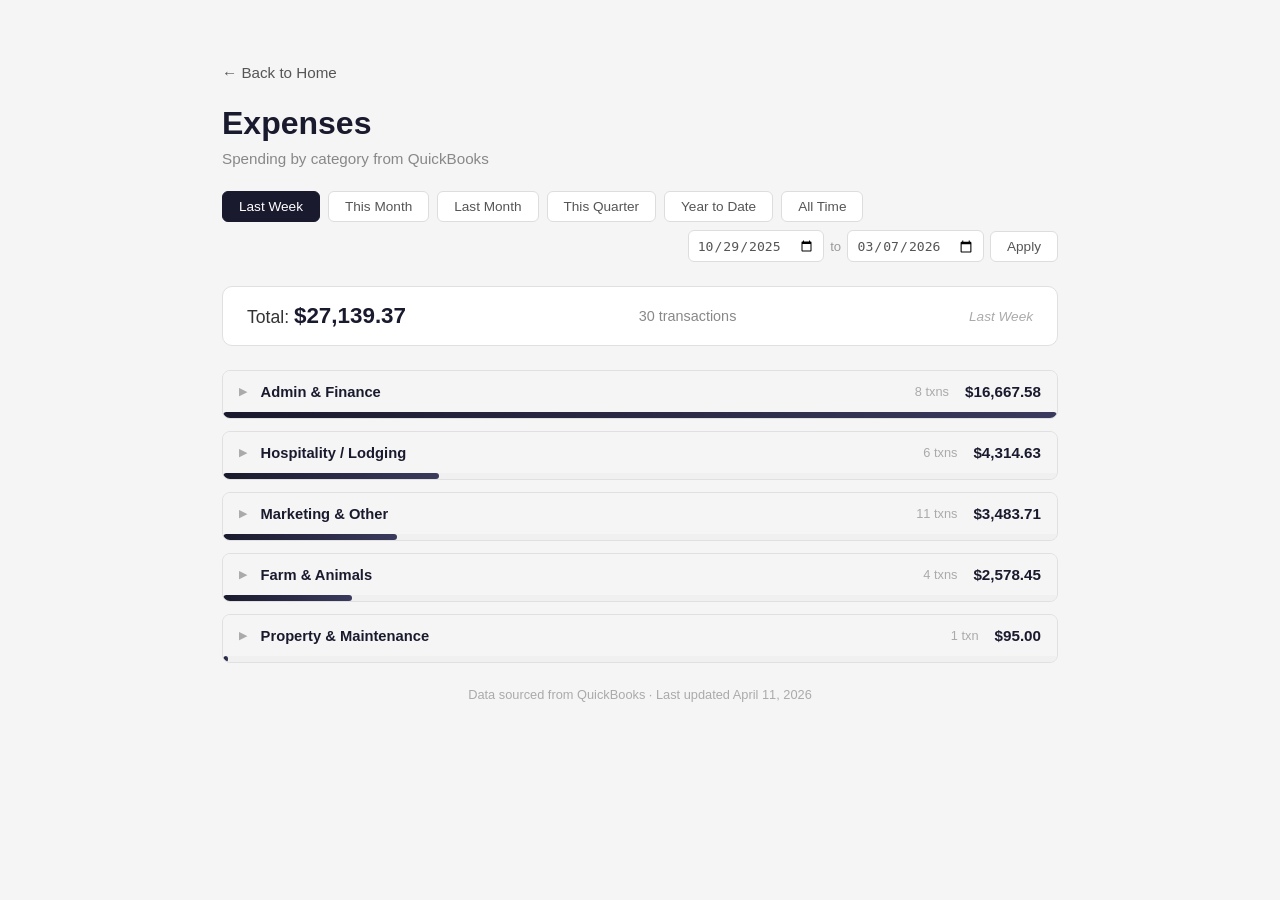
==== expenses.html @ 394c7ac6 "Auto-sync QuickBooks expenses - April 11, 2026" ====
<!DOCTYPE html>
<html lang="en">
<head>
  <meta charset="UTF-8">
  <meta name="viewport" content="width=device-width, initial-scale=1.0">
  <title>Expenses - Highland Accounting</title>
  <link rel="stylesheet" href="style.css">
  <style>
    .group-row { margin-bottom: 12px; border: 1px solid #e0e0e0; border-radius: 8px; overflow: hidden; }
    .group-header { display: flex; align-items: center; padding: 12px 16px; cursor: pointer; background: #f5f5f5; }
    .group-header:hover { background: #eaeaea; }
    .group-categories { padding: 0 12px 8px 12px; background: #fafafa; }
    .group-categories .cat-row { border-left: 3px solid #ccc; margin-left: 8px; padding-left: 4px; }
  </style>
</head>
<body>
  <div class="container wide">
    <a href="index.html" class="back">&larr; Back to Home</a>
    <h1>Expenses</h1>
    <p class="subtitle">Spending by category from QuickBooks</p>

    <div class="filters">
      <button class="filter-btn active" data-range="last-week">Last Week</button>
      <button class="filter-btn" data-range="month">This Month</button>
      <button class="filter-btn" data-range="last-month">Last Month</button>
      <button class="filter-btn" data-range="quarter">This Quarter</button>
      <button class="filter-btn" data-range="ytd">Year to Date</button>
      <button class="filter-btn" data-range="all">All Time</button>
      <div class="custom-range">
        <input type="date" id="startDate" value="2025-10-29">
        <span>to</span>
        <input type="date" id="endDate" value="2026-03-07">
        <button class="filter-btn" data-range="custom">Apply</button>
      </div>
    </div>

    <div class="summary-bar">
      <div class="summary-total">Total: <strong id="grandTotal">$0</strong></div>
      <div class="summary-count"><span id="txnCount">0</span> transactions</div>
      <div class="summary-period" id="periodLabel">Last Week</div>
    </div>

    <div id="categories"></div>
    <p class="footer-note">Data sourced from QuickBooks &middot; Last updated April 11, 2026</p>
  </div>

  <script>

    var DATA = [{"d": "2026-03-31", "c": "Advertising/Promotional", "a": 878, "v": "Facebook", "g": "Marketing & Other", "id": 0}, {"d": "2026-03-29", "c": "Office/General Administrative Expenses", "a": 38, "v": "Intuit", "g": "Admin & Finance", "id": 1}, {"d": "2026-03-28", "c": "Website Expenses", "a": 20, "v": "SquareSpace", "g": "Marketing & Other", "id": 2}, {"d": "2026-03-16", "c": "Animal care  - labor", "a": 1100, "v": "Anne Janelle Frankson", "g": "Farm & Animals", "id": 3}, {"d": "2026-03-14", "c": "Advertising/Promotional", "a": 878, "v": "Facebook", "g": "Marketing & Other", "id": 4}, {"d": "2026-03-13", "c": "Animal care  - labor", "a": 1493.2, "v": "Aidan Ellery Page", "g": "Farm & Animals", "id": 5}, {"d": "2026-03-13", "c": "Animal care  - labor", "a": 1490, "v": "Jace Watanabe", "g": "Farm & Animals", "id": 6}, {"d": "2026-03-13", "c": "Cleaning Services - Labor", "a": 1218.75, "v": "Hall Home - Deanna Hall", "g": "Hospitality / Lodging", "id": 7}, {"d": "2026-03-13", "c": "Highland Farms - Pasture", "a": 600, "v": "Justin Ray", "g": "Farm & Animals", "id": 8}, {"d": "2026-03-13", "c": "Office/General Administrative Expenses", "a": 637.5, "v": "Bailey Dick", "g": "Admin & Finance", "id": 9}, {"d": "2026-03-13", "c": "Cleaning Services - Labor", "a": 527, "v": "Bailey Dick", "g": "Hospitality / Lodging", "id": 10}, {"d": "2026-03-13", "c": "Wedding/Event expenses", "a": 50, "v": "Bailey Dick", "g": "Hospitality / Lodging", "id": 11}, {"d": "2026-03-13", "c": "Wedding/Event expenses", "a": 32, "v": "Welches Mountain Building Supply", "g": "Hospitality / Lodging", "id": 12}, {"d": "2026-03-13", "c": "Wedding/Event expenses", "a": 193.25, "v": "Welches Mountain Building Supply", "g": "Hospitality / Lodging", "id": 13}, {"d": "2026-03-13", "c": "Animal Supplies", "a": 249.86, "v": "Tractor Supply", "g": "Farm & Animals", "id": 14}, {"d": "2026-03-13", "c": "Bank Charges", "a": 6.5, "v": "US Bank", "g": "Admin & Finance", "id": 15}, {"d": "2026-03-12", "c": "Repairs & Maintenance", "a": 1277.49, "v": "Ferguson", "g": "Property & Maintenance", "id": 16}, {"d": "2026-03-12", "c": "Credit Card Processing", "a": 1000, "v": "Chase", "g": "Admin & Finance", "id": 17}, {"d": "2026-03-12", "c": "Office/General Administrative Expenses", "a": 70, "v": "HubSpot", "g": "Admin & Finance", "id": 18}, {"d": "2026-03-12", "c": "Cleaning Essentials", "a": 99.43, "v": "Amazon", "g": "Hospitality / Lodging", "id": 19}, {"d": "2026-03-12", "c": "Wedding/Event expenses", "a": 1436.8, "v": "Lighting.com", "g": "Hospitality / Lodging", "id": 20}, {"d": "2026-03-12", "c": "Website Expenses", "a": 33.6, "v": "SquareSpace", "g": "Marketing & Other", "id": 21}, {"d": "2026-03-11", "c": "Animal care  - labor", "a": 1825, "v": "Daunte Simms", "g": "Farm & Animals", "id": 22}, {"d": "2026-03-11", "c": "Wedding/Event expenses", "a": 16.55, "v": "Welches Mountain Building Supply", "g": "Hospitality / Lodging", "id": 23}, {"d": "2026-03-11", "c": "Auto", "a": 155.56, "v": "76 Gas Stations", "g": "Marketing & Other", "id": 24}, {"d": "2026-03-10", "c": "Highland Farms - Florist", "a": 103.56, "v": "Thea Hafeman", "g": "Other", "id": 25}, {"d": "2026-03-10", "c": "Utilities", "a": 2176.97, "v": "Portland General Electric", "g": "Property & Maintenance", "id": 26}, {"d": "2026-03-09", "c": "Mortgage Payable - Newrez / Shellpoint", "a": 4526.2, "v": "Newrez", "g": "Admin & Finance", "id": 27}, {"d": "2026-03-09", "c": "Wedding/Event expenses", "a": 570.93, "v": "Webstaurant", "g": "Hospitality / Lodging", "id": 28}, {"d": "2026-03-08", "c": "Travel", "a": 122.95, "v": "united airlines", "g": "Marketing & Other", "id": 29}, {"d": "2026-03-08", "c": "Advertising/Promotional", "a": 878, "v": "Facebook", "g": "Marketing & Other", "id": 30}, {"d": "2026-03-07", "c": "Office/General Administrative Expenses", "a": 79.69, "v": "Norma's Basket", "g": "Admin & Finance", "id": 31}, {"d": "2026-03-07", "c": "Advertising/Promotional", "a": 500, "v": "Google", "g": "Marketing & Other", "id": 32}, {"d": "2026-03-06", "c": "Highland Farms Cottage - Supplies", "a": 18.98, "v": "Amazon", "g": "Hospitality / Lodging", "id": 33}, {"d": "2026-03-06", "c": "Highland Farms Cottage - Supplies", "a": 19.69, "v": "Amazon", "g": "Hospitality / Lodging", "id": 34}, {"d": "2026-03-06", "c": "Highland Farms - Hot tubs", "a": 21.99, "v": "Amazon", "g": "Hospitality / Lodging", "id": 35}, {"d": "2026-03-06", "c": "Auto", "a": 31.98, "v": "Amazon", "g": "Marketing & Other", "id": 36}, {"d": "2026-03-06", "c": "Cleaning Services - Hospitality Essentials", "a": 43.98, "v": "Amazon", "g": "Hospitality / Lodging", "id": 37}, {"d": "2026-03-06", "c": "Cleaning Services - Hospitality Essentials", "a": 64.99, "v": "Amazon", "g": "Hospitality / Lodging", "id": 38}, {"d": "2026-03-06", "c": "Animal Supplies", "a": 93.45, "v": "Amazon", "g": "Farm & Animals", "id": 39}, {"d": "2026-03-05", "c": "Livestock Feed", "a": 520, "v": "Hazels Handyman Services", "g": "Farm & Animals", "id": 40}, {"d": "2026-03-05", "c": "Office/General Administrative Expenses", "a": 4750, "v": "Jalene Dick", "g": "Admin & Finance", "id": 41}, {"d": "2026-03-05", "c": "Travel", "a": 307.36, "v": "Chase", "g": "Marketing & Other", "id": 42}, {"d": "2026-03-04", "c": "Office/General Administrative Expenses", "a": 549, "v": "Egbert", "g": "Admin & Finance", "id": 43}, {"d": "2026-03-04", "c": "Animal care  - labor", "a": 200, "v": "Aaron Ballou", "g": "Farm & Animals", "id": 44}, {"d": "2026-03-04", "c": "PAL loan repayment", "a": 3389.37, "v": "Connor McWilliams (deleted)", "g": "Admin & Finance", "id": 45}, {"d": "2026-03-03", "c": "Utilities", "a": 95, "v": "Astound Broadband", "g": "Property & Maintenance", "id": 46}, {"d": "2026-03-03", "c": "Office/General Administrative Expenses", "a": 81, "v": "Canva", "g": "Admin & Finance", "id": 47}, {"d": "2026-03-03", "c": "Wedding/Event expenses", "a": 4145, "v": "Monticello Antique Market", "g": "Hospitality / Lodging", "id": 48}, {"d": "2026-03-03", "c": "Auto", "a": 105.95, "v": "Shell", "g": "Marketing & Other", "id": 49}, {"d": "2026-03-03", "c": "Advertising/Promotional", "a": 20, "v": "Unknown", "g": "Marketing & Other", "id": 50}, {"d": "2026-03-03", "c": "Advertising/Promotional", "a": 878, "v": "Facebook", "g": "Marketing & Other", "id": 51}, {"d": "2026-03-02", "c": "Animal care  - labor", "a": 1765, "v": "Jace Watanabe", "g": "Farm & Animals", "id": 52}, {"d": "2026-03-02", "c": "Advertising/Promotional", "a": 640, "v": "Houghton media", "g": "Marketing & Other", "id": 53}, {"d": "2026-03-02", "c": "Chase Ink", "a": 3890.26, "v": "Chase", "g": "Admin & Finance", "id": 54}, {"d": "2026-03-02", "c": "Auto", "a": 57.92, "v": "Chevron", "g": "Marketing & Other", "id": 55}, {"d": "2026-03-02", "c": "Website Expenses", "a": 564.61, "v": "SquareSpace", "g": "Marketing & Other", "id": 56}, {"d": "2026-03-02", "c": "Chase Ink", "a": 3890.26, "v": "Unknown", "g": "Admin & Finance", "id": 57}, {"d": "2026-03-01", "c": "Office/General Administrative Expenses", "a": 38, "v": "Intuit", "g": "Admin & Finance", "id": 58}, {"d": "2026-03-01", "c": "Advertising/Promotional", "a": 367.43, "v": "Google", "g": "Marketing & Other", "id": 59}, {"d": "2026-03-01", "c": "Advertising/Promotional", "a": 10.46, "v": "Cloudflare", "g": "Marketing & Other", "id": 60}, {"d": "2026-02-28", "c": "Website Expenses", "a": 20, "v": "SquareSpace", "g": "Marketing & Other", "id": 61}, {"d": "2026-02-28", "c": "Website Expenses", "a": 25, "v": "SquareSpace", "g": "Marketing & Other", "id": 62}, {"d": "2026-02-28", "c": "Highland Farms - Hot tubs", "a": 85.91, "v": "Amazon", "g": "Hospitality / Lodging", "id": 63}, {"d": "2026-02-28", "c": "Highland Farms - Hot tubs", "a": 109.98, "v": "Amazon", "g": "Hospitality / Lodging", "id": 64}, {"d": "2026-02-28", "c": "Animal Supplies", "a": 16.96, "v": "Amazon", "g": "Farm & Animals", "id": 65}, {"d": "2026-02-28", "c": "Cleaning Services - Hospitality Essentials", "a": 52.53, "v": "Amazon", "g": "Hospitality / Lodging", "id": 66}, {"d": "2026-02-27", "c": "Advertising/Promotional", "a": 49.44, "v": "Bailey Dick", "g": "Marketing & Other", "id": 67}, {"d": "2026-02-27", "c": "Animal care  - labor", "a": 75, "v": "Daniel Johnson", "g": "Farm & Animals", "id": 68}, {"d": "2026-02-27", "c": "Cleaning Services - Labor", "a": 400, "v": "Hall Home - Deanna Hall", "g": "Hospitality / Lodging", "id": 69}, {"d": "2026-02-27", "c": "Animal care  - labor", "a": 102.5, "v": "Wesley Dick", "g": "Farm & Animals", "id": 70}, {"d": "2026-02-27", "c": "Highland Farms - Pasture", "a": 700, "v": "Justin Ray", "g": "Farm & Animals", "id": 71}, {"d": "2026-02-27", "c": "Cleaning Services - Labor", "a": 1550, "v": "Bailey Dick", "g": "Hospitality / Lodging", "id": 72}, {"d": "2026-02-27", "c": "Animal care  - labor", "a": 2018, "v": "Anne Janelle Frankson", "g": "Farm & Animals", "id": 73}, {"d": "2026-02-27", "c": "Bank Charges", "a": 2.5, "v": "Chase", "g": "Admin & Finance", "id": 74}, {"d": "2026-02-26", "c": "Animal care  - labor", "a": 1120, "v": "Aidan Ellery Page", "g": "Farm & Animals", "id": 75}, {"d": "2026-02-26", "c": "Auto", "a": 58.02, "v": "Chevron", "g": "Marketing & Other", "id": 76}, {"d": "2026-02-26", "c": "Office/General Administrative Expenses", "a": 1, "v": "Canva", "g": "Admin & Finance", "id": 77}, {"d": "2026-02-26", "c": "Advertising/Promotional", "a": 500, "v": "Google", "g": "Marketing & Other", "id": 78}, {"d": "2026-02-26", "c": "Advertising/Promotional", "a": 878, "v": "Facebook", "g": "Marketing & Other", "id": 79}, {"d": "2026-02-25", "c": "Animal care  - labor", "a": 1487.5, "v": "Daunte Simms", "g": "Farm & Animals", "id": 80}, {"d": "2026-02-25", "c": "Livestock Feed", "a": 83.88, "v": "Tractor Supply", "g": "Farm & Animals", "id": 81}, {"d": "2026-02-25", "c": "Highland Farms Lodge - Maintenance", "a": 14.98, "v": "Home Depot", "g": "Property & Maintenance", "id": 82}, {"d": "2026-02-25", "c": "Land Improvements", "a": 132, "v": "Boring Bark", "g": "Property & Maintenance", "id": 83}, {"d": "2026-02-25", "c": "Land Improvements", "a": 132, "v": "Boring Bark", "g": "Property & Maintenance", "id": 84}, {"d": "2026-02-24", "c": "Utilities", "a": 70.89, "v": "Astound Broadband", "g": "Property & Maintenance", "id": 85}, {"d": "2026-02-24", "c": "Meals & Entertainment", "a": 42, "v": "Tollgate Inn", "g": "Marketing & Other", "id": 86}, {"d": "2026-02-23", "c": "Advertising/Promotional", "a": 500, "v": "Google", "g": "Marketing & Other", "id": 87}, {"d": "2026-02-22", "c": "Highland Farms Lodge - Maintenance", "a": 405, "v": "Monticello Antique Market", "g": "Property & Maintenance", "id": 88}, {"d": "2026-02-22", "c": "Auto", "a": 108.84, "v": "Shell", "g": "Marketing & Other", "id": 89}, {"d": "2026-02-22", "c": "Utilities", "a": 82.99, "v": "YoutubeTV", "g": "Property & Maintenance", "id": 90}, {"d": "2026-02-21", "c": "Office/General Administrative Expenses", "a": 19.6, "v": "USPS", "g": "Admin & Finance", "id": 91}, {"d": "2026-02-21", "c": "Meals & Entertainment", "a": 124.8, "v": "Sugarpine Drive-In", "g": "Marketing & Other", "id": 92}, {"d": "2026-02-21", "c": "Advertising/Promotional", "a": 878, "v": "Facebook", "g": "Marketing & Other", "id": 93}, {"d": "2026-02-20", "c": "Repairs & Maintenance", "a": 490, "v": "Hazels Handyman Services", "g": "Property & Maintenance", "id": 94}, {"d": "2026-02-20", "c": "Cleaning Services", "a": 697.45, "v": "Mt. Hood", "g": "Hospitality / Lodging", "id": 95}, {"d": "2026-02-20", "c": "Highland Farms Lodge - Maintenance", "a": 590, "v": "Monticello Antique Market", "g": "Property & Maintenance", "id": 96}, {"d": "2026-02-20", "c": "Office/General Administrative Expenses", "a": 2228, "v": "The Knot Worldwide", "g": "Admin & Finance", "id": 97}, {"d": "2026-02-20", "c": "Advertising/Promotional", "a": 500, "v": "Google", "g": "Marketing & Other", "id": 98}, {"d": "2026-02-20", "c": "Meals & Entertainment", "a": 357.73, "v": "Ringside Steak House", "g": "Marketing & Other", "id": 99}, {"d": "2026-02-20", "c": "Highland Farms Lodge - Maintenance", "a": 245, "v": "Old Portland Hardware", "g": "Property & Maintenance", "id": 100}, {"d": "2026-02-20", "c": "Wedding/Event expenses", "a": 50.33, "v": "Amazon", "g": "Hospitality / Lodging", "id": 101}, {"d": "2026-02-20", "c": "Cleaning Services - Hospitality Essentials", "a": 17.73, "v": "Amazon", "g": "Hospitality / Lodging", "id": 102}, {"d": "2026-02-20", "c": "Animal Supplies", "a": 103.84, "v": "Amazon", "g": "Farm & Animals", "id": 103}, {"d": "2026-02-20", "c": "Repairs & Maintenance", "a": 4788, "v": "Ismael Santos", "g": "Property & Maintenance", "id": 104}, {"d": "2026-02-20", "c": "Advertising/Promotional", "a": 100, "v": "ROAMKTG LLC", "g": "Marketing & Other", "id": 105}, {"d": "2026-02-20", "c": "Advertising/Promotional", "a": 99.5, "v": "ROAMKTG LLC", "g": "Marketing & Other", "id": 106}, {"d": "2026-02-20", "c": "Highland Farms - Hot tubs", "a": 84.5, "v": "Welches Mountain Building Supply", "g": "Hospitality / Lodging", "id": 107}, {"d": "2026-02-20", "c": "Advertising/Promotional", "a": 37.49, "v": "Fred Meyer", "g": "Marketing & Other", "id": 108}, {"d": "2026-02-19", "c": "Animal Processing", "a": 1151.25, "v": "Mt. Angel Meat Company", "g": "Farm & Animals", "id": 109}, {"d": "2026-02-19", "c": "Livestock Feed", "a": 2138, "v": "Jerry - Hay", "g": "Farm & Animals", "id": 110}, {"d": "2026-02-19", "c": "Livestock Feed", "a": 860, "v": "Jerry - Hay", "g": "Farm & Animals", "id": 111}, {"d": "2026-02-19", "c": "Cleaning Essentials", "a": 112.24, "v": "Amazon", "g": "Hospitality / Lodging", "id": 112}, {"d": "2026-02-19", "c": "Cleaning Essentials", "a": 61.64, "v": "Amazon", "g": "Hospitality / Lodging", "id": 113}, {"d": "2026-02-18", "c": "Office/General Administrative Expenses", "a": 96, "v": "Supportuslegal", "g": "Admin & Finance", "id": 114}, {"d": "2026-02-18", "c": "Advertising/Promotional", "a": 2000, "v": "Google", "g": "Marketing & Other", "id": 115}, {"d": "2026-02-18", "c": "Utilities", "a": 1990.01, "v": "Portland General Electric", "g": "Property & Maintenance", "id": 116}, {"d": "2026-02-18", "c": "Advertising/Promotional", "a": 34.07, "v": "Fred Meyer", "g": "Marketing & Other", "id": 117}, {"d": "2026-02-17", "c": "Supplies & Materials", "a": 70, "v": "Justin Ray", "g": "Marketing & Other", "id": 118}, {"d": "2026-02-17", "c": "Highland Reserve - land improvement", "a": 1160, "v": "Justin Ray", "g": "Projects", "id": 119}, {"d": "2026-02-17", "c": "Livestock Feed", "a": 121.37, "v": "Tractor Supply", "g": "Farm & Animals", "id": 120}, {"d": "2026-02-17", "c": "Highland Farms Cottage - Supplies", "a": 55.96, "v": "Amazon", "g": "Hospitality / Lodging", "id": 121}, {"d": "2026-02-16", "c": "Cleaning Essentials", "a": 35.44, "v": "Amazon", "g": "Hospitality / Lodging", "id": 122}, {"d": "2026-02-16", "c": "Highland Farms - Hot tubs", "a": 4.5, "v": "Welches Mountain Building Supply", "g": "Hospitality / Lodging", "id": 123}, {"d": "2026-02-16", "c": "Advertising/Promotional", "a": 850, "v": "Facebook", "g": "Marketing & Other", "id": 124}, {"d": "2026-02-15", "c": "Advertising/Promotional", "a": 650, "v": "Bulldog Brand", "g": "Marketing & Other", "id": 125}, {"d": "2026-02-15", "c": "Land Improvements", "a": 176, "v": "Boring Bark", "g": "Property & Maintenance", "id": 126}, {"d": "2026-02-15", "c": "Auto", "a": 56.44, "v": "Chevron", "g": "Marketing & Other", "id": 127}, {"d": "2026-02-15", "c": "Cleaning Essentials", "a": 28.88, "v": "Amazon", "g": "Hospitality / Lodging", "id": 128}, {"d": "2026-02-15", "c": "Meals & Entertainment", "a": 26.8, "v": "Diva Donuts", "g": "Marketing & Other", "id": 129}, {"d": "2026-02-14", "c": "Land Improvements", "a": 176, "v": "Boring Bark", "g": "Property & Maintenance", "id": 130}, {"d": "2026-02-13", "c": "Repairs & Maintenance", "a": 99.5, "v": "Wesley Dick", "g": "Property & Maintenance", "id": 131}, {"d": "2026-02-13", "c": "Cleaning Services - Labor", "a": 1473, "v": "Bailey Dick", "g": "Hospitality / Lodging", "id": 132}, {"d": "2026-02-13", "c": "Partner's Equity - Connor McWilliams", "a": 2200, "v": "Unknown", "g": "Admin & Finance", "id": 133}, {"d": "2026-02-13", "c": "Land Improvements", "a": 176, "v": "Boring Bark", "g": "Property & Maintenance", "id": 134}, {"d": "2026-02-13", "c": "Cleaning Essentials", "a": 125.08, "v": "Amazon", "g": "Hospitality / Lodging", "id": 135}, {"d": "2026-02-13", "c": "Land Improvements", "a": 132, "v": "Boring Bark", "g": "Property & Maintenance", "id": 136}, {"d": "2026-02-13", "c": "Advertising/Promotional", "a": 44.11, "v": "Fred Meyer", "g": "Marketing & Other", "id": 137}, {"d": "2026-02-13", "c": "Advertising/Promotional", "a": 33.85, "v": "Fred Meyer", "g": "Marketing & Other", "id": 138}, {"d": "2026-02-13", "c": "Bank Charges", "a": 6.5, "v": "US Bank", "g": "Admin & Finance", "id": 139}, {"d": "2026-02-12", "c": "Animal care  - labor", "a": 975, "v": "Jace Watanabe", "g": "Farm & Animals", "id": 140}, {"d": "2026-02-12", "c": "Animal care  - labor", "a": 1200, "v": "Aidan Ellery Page", "g": "Farm & Animals", "id": 141}, {"d": "2026-02-12", "c": "Labor - Tour Education", "a": 1606, "v": "Anne Janelle Frankson", "g": "Tours", "id": 142}, {"d": "2026-02-12", "c": "Cleaning Services - Hospitality Essentials", "a": 239.92, "v": "Amazon", "g": "Hospitality / Lodging", "id": 143}, {"d": "2026-02-12", "c": "Advertising/Promotional", "a": 170, "v": "Handshake", "g": "Marketing & Other", "id": 144}, {"d": "2026-02-12", "c": "Animal Supplies", "a": 17.84, "v": "Amazon", "g": "Farm & Animals", "id": 145}, {"d": "2026-02-12", "c": "Office/General Administrative Expenses", "a": 70, "v": "HubSpot", "g": "Admin & Finance", "id": 146}, {"d": "2026-02-12", "c": "Website Expenses", "a": 32.89, "v": "Unknown", "g": "Marketing & Other", "id": 147}, {"d": "2026-02-12", "c": "Advertising/Promotional", "a": 59.01, "v": "Bi-Mart", "g": "Marketing & Other", "id": 148}, {"d": "2026-02-12", "c": "Advertising/Promotional", "a": 15.5, "v": "Dollar Tree", "g": "Marketing & Other", "id": 149}, {"d": "2026-02-12", "c": "Website Expenses", "a": 33.6, "v": "SquareSpace", "g": "Marketing & Other", "id": 150}, {"d": "2026-02-11", "c": "Animal care  - labor", "a": 2000, "v": "Daunte Simms", "g": "Farm & Animals", "id": 151}, {"d": "2026-02-11", "c": "Pest Control", "a": 150, "v": "Ecoguard pest", "g": "Property & Maintenance", "id": 152}, {"d": "2026-02-11", "c": "Pest Control", "a": 97, "v": "Ecoguard pest", "g": "Property & Maintenance", "id": 153}, {"d": "2026-02-11", "c": "Advertising/Promotional", "a": 3700, "v": "Wav Roam - Mike Young", "g": "Marketing & Other", "id": 154}, {"d": "2026-02-11", "c": "Forest lighting", "a": 159.17, "v": "Costco", "g": "Projects", "id": 155}, {"d": "2026-02-11", "c": "Advertising/Promotional", "a": 30.98, "v": "Facebook", "g": "Marketing & Other", "id": 156}, {"d": "2026-02-09", "c": "Mortgage Payable - Newrez / Shellpoint", "a": 4526.2, "v": "Newrez", "g": "Admin & Finance", "id": 157}, {"d": "2026-02-09", "c": "Office/General Administrative Expenses", "a": 58.8, "v": "USPS", "g": "Admin & Finance", "id": 158}, {"d": "2026-02-08", "c": "Advertising/Promotional", "a": 340.84, "v": "Fred Meyer", "g": "Marketing & Other", "id": 159}, {"d": "2026-02-08", "c": "Highland Farms - Hot tubs", "a": 29.99, "v": "Welches Mountain Building Supply", "g": "Hospitality / Lodging", "id": 160}, {"d": "2026-02-08", "c": "Auto", "a": 43.2, "v": "76 Gas Stations", "g": "Marketing & Other", "id": 161}, {"d": "2026-02-08", "c": "Advertising/Promotional", "a": 3, "v": "Fred Meyer", "g": "Marketing & Other", "id": 162}, {"d": "2026-02-07", "c": "Barn Supplies", "a": 38.91, "v": "Amazon", "g": "Farm & Animals", "id": 163}, {"d": "2026-02-06", "c": "Cleaning Essentials", "a": 33.29, "v": "Amazon", "g": "Hospitality / Lodging", "id": 164}, {"d": "2026-02-06", "c": "Barn Supplies", "a": 48.06, "v": "Amazon", "g": "Farm & Animals", "id": 165}, {"d": "2026-02-05", "c": "Wedding/Event expenses", "a": 1400, "v": "Centralia Fur and Hardware", "g": "Hospitality / Lodging", "id": 166}, {"d": "2026-02-05", "c": "Meals & Entertainment", "a": 33.2, "v": "Wilcox and Fleg", "g": "Marketing & Other", "id": 167}, {"d": "2026-02-05", "c": "Auto", "a": 67.39, "v": "Chevron", "g": "Marketing & Other", "id": 168}, {"d": "2026-02-04", "c": "Highland Farms - Front Gate", "a": 850, "v": "Cornerstone Fencing", "g": "Projects", "id": 169}, {"d": "2026-02-04", "c": "Highland Farms - Hot tubs", "a": 25, "v": "Welches Mountain Building Supply", "g": "Hospitality / Lodging", "id": 170}, {"d": "2026-02-04", "c": "Auto", "a": 18.42, "v": "76 Gas Stations", "g": "Marketing & Other", "id": 171}, {"d": "2026-02-04", "c": "Auto", "a": 17.52, "v": "76 Gas Stations", "g": "Marketing & Other", "id": 172}, {"d": "2026-02-03", "c": "Animal care  - labor", "a": 1734.33, "v": "Anne Janelle Frankson", "g": "Farm & Animals", "id": 173}, {"d": "2026-02-03", "c": "Transient Occupancy Tax", "a": 362.45, "v": "Clackamas County", "g": "Hospitality / Lodging", "id": 174}, {"d": "2026-02-03", "c": "Transient Occupancy Tax", "a": 99.97, "v": "Clackamas County", "g": "Hospitality / Lodging", "id": 175}, {"d": "2026-02-03", "c": "Transient Occupancy Tax", "a": 10.11, "v": "Clackamas County Transit", "g": "Hospitality / Lodging", "id": 176}, {"d": "2026-02-03", "c": "Transient Occupancy Tax", "a": 2.79, "v": "Clackamas County", "g": "Hospitality / Lodging", "id": 177}, {"d": "2026-02-03", "c": "Highland Farms - Cow Craving", "a": 800, "v": "Stumptown Carving", "g": "Projects", "id": 178}, {"d": "2026-02-02", "c": "Repairs & Maintenance", "a": 1850, "v": "Hazels Handyman Services", "g": "Property & Maintenance", "id": 179}, {"d": "2026-02-02", "c": "Forest lighting", "a": 260.7, "v": "Daniel Johnson", "g": "Projects", "id": 180}, {"d": "2026-02-02", "c": "Advertising/Promotional", "a": 49.94, "v": "Fred Meyer", "g": "Marketing & Other", "id": 181}, {"d": "2026-02-02", "c": "Auto", "a": 45, "v": "Chevron", "g": "Marketing & Other", "id": 182}, {"d": "2026-02-02", "c": "Website Expenses", "a": 2.44, "v": "SquareSpace", "g": "Marketing & Other", "id": 183}, {"d": "2026-02-02", "c": "Advertising/Promotional", "a": 770, "v": "Facebook", "g": "Marketing & Other", "id": 184}, {"d": "2026-02-01", "c": "Advertising/Promotional", "a": 167.65, "v": "Google", "g": "Marketing & Other", "id": 185}, {"d": "2026-02-01", "c": "Advertising/Promotional", "a": 18.5, "v": "Unknown", "g": "Marketing & Other", "id": 186}, {"d": "2026-02-01", "c": "Auto", "a": 107.43, "v": "Chevron", "g": "Marketing & Other", "id": 187}, {"d": "2026-02-01", "c": "Meals & Entertainment", "a": 111, "v": "Zien Hong Restaurant", "g": "Marketing & Other", "id": 188}, {"d": "2026-02-01", "c": "Advertising/Promotional", "a": 49.42, "v": "Indeed", "g": "Marketing & Other", "id": 189}, {"d": "2026-02-01", "c": "Advertising/Promotional", "a": 16.13, "v": "HubSpot", "g": "Marketing & Other", "id": 190}, {"d": "2026-02-01", "c": "Advertising/Promotional", "a": 15, "v": "Oregon Convention Center", "g": "Marketing & Other", "id": 191}, {"d": "2026-01-31", "c": "Meals & Entertainment", "a": 159.6, "v": "The Fireside", "g": "Marketing & Other", "id": 192}, {"d": "2026-01-31", "c": "Advertising/Promotional", "a": 194.75, "v": "Moo", "g": "Marketing & Other", "id": 193}, {"d": "2026-01-31", "c": "Advertising/Promotional", "a": 22, "v": "Unknown", "g": "Marketing & Other", "id": 194}, {"d": "2026-01-31", "c": "Utilities", "a": 95, "v": "Astound Broadband", "g": "Property & Maintenance", "id": 195}, {"d": "2026-01-31", "c": "Website Expenses", "a": 25, "v": "SquareSpace", "g": "Marketing & Other", "id": 196}, {"d": "2026-01-30", "c": "Forest lighting", "a": 258.53, "v": "Wesley Dick", "g": "Projects", "id": 197}, {"d": "2026-01-30", "c": "Advertising/Promotional", "a": 500, "v": "Google", "g": "Marketing & Other", "id": 198}, {"d": "2026-01-30", "c": "Cleaning Services - Hospitality Essentials", "a": 46.46, "v": "Amazon", "g": "Hospitality / Lodging", "id": 199}, {"d": "2026-01-30", "c": "Cleaning Services - Hospitality Essentials", "a": 45.81, "v": "Amazon", "g": "Hospitality / Lodging", "id": 200}, {"d": "2026-01-30", "c": "Wedding/Event expenses", "a": 124.47, "v": "Unknown", "g": "Hospitality / Lodging", "id": 201}, {"d": "2026-01-30", "c": "Auto", "a": 103.45, "v": "Shell", "g": "Marketing & Other", "id": 202}, {"d": "2026-01-30", "c": "Auto", "a": 27.96, "v": "Fred Meyer", "g": "Marketing & Other", "id": 203}, {"d": "2026-01-30", "c": "Highland Farms - Hot tubs", "a": 216.2, "v": "The Pool & Spa House", "g": "Hospitality / Lodging", "id": 204}, {"d": "2026-01-29", "c": "Animal care  - labor", "a": 526, "v": "Aidan Ellery Page", "g": "Farm & Animals", "id": 205}, {"d": "2026-01-29", "c": "Office/General Administrative Expenses", "a": 38, "v": "Intuit", "g": "Admin & Finance", "id": 206}, {"d": "2026-01-28", "c": "Office/General Administrative Expenses", "a": 2128.26, "v": "Hospitality, Inc.", "g": "Admin & Finance", "id": 207}, {"d": "2026-01-28", "c": "Animal care  - labor", "a": 1300, "v": "Daunte Simms", "g": "Farm & Animals", "id": 208}, {"d": "2026-01-28", "c": "Livestock Feed", "a": 243.9, "v": "Tractor Supply", "g": "Farm & Animals", "id": 209}, {"d": "2026-01-28", "c": "Meals & Entertainment", "a": 18, "v": "All Blue Poke", "g": "Marketing & Other", "id": 210}, {"d": "2026-01-28", "c": "Advertising/Promotional", "a": 745, "v": "Facebook", "g": "Marketing & Other", "id": 211}, {"d": "2026-01-28", "c": "Website Expenses", "a": 20, "v": "SquareSpace", "g": "Marketing & Other", "id": 212}, {"d": "2026-01-27", "c": "Highland Farms - Pasture", "a": 725, "v": "Nick Hock", "g": "Farm & Animals", "id": 213}, {"d": "2026-01-27", "c": "Highland Farms - Pasture", "a": 200, "v": "Nick Hock", "g": "Farm & Animals", "id": 214}, {"d": "2026-01-27", "c": "Advertising/Promotional", "a": 500, "v": "Google", "g": "Marketing & Other", "id": 215}, {"d": "2026-01-27", "c": "Farm Store Expenses", "a": 165, "v": "Knotty Nice", "g": "Tours", "id": 216}, {"d": "2026-01-27", "c": "Auto", "a": 60, "v": "76 Gas Stations", "g": "Marketing & Other", "id": 217}, {"d": "2026-01-27", "c": "Advertising/Promotional", "a": 74.81, "v": "Fred Meyer", "g": "Marketing & Other", "id": 218}, {"d": "2026-01-26", "c": "Utilities", "a": 70.89, "v": "Astound Broadband", "g": "Property & Maintenance", "id": 219}, {"d": "2026-01-26", "c": "Meals & Entertainment", "a": 25.4, "v": "Coffee Brewsters", "g": "Marketing & Other", "id": 220}, {"d": "2026-01-25", "c": "Office/General Administrative Expenses", "a": 39.2, "v": "Unknown", "g": "Admin & Finance", "id": 221}, {"d": "2026-01-25", "c": "Cleaning Services - Labor", "a": 280, "v": "Jeremy Jones", "g": "Hospitality / Lodging", "id": 222}, {"d": "2026-01-24", "c": "Farm Store Expenses", "a": 259.9, "v": "Amazon", "g": "Tours", "id": 223}, {"d": "2026-01-24", "c": "Cleaning Services - Hospitality Essentials", "a": 38.83, "v": "Amazon", "g": "Hospitality / Lodging", "id": 224}, {"d": "2026-01-24", "c": "Highland Farms Cottage - Maintenance", "a": 48.15, "v": "Amazon", "g": "Hospitality / Lodging", "id": 225}, {"d": "2026-01-24", "c": "Advertising/Promotional", "a": 500, "v": "Google", "g": "Marketing & Other", "id": 226}, {"d": "2026-01-24", "c": "Advertising/Promotional", "a": 721, "v": "Facebook", "g": "Marketing & Other", "id": 227}, {"d": "2026-01-23", "c": "Meals & Entertainment", "a": 889.38, "v": "OX", "g": "Marketing & Other", "id": 228}, {"d": "2026-01-23", "c": "Cleaning Services - Labor", "a": 1065, "v": "Bailey Dick", "g": "Hospitality / Lodging", "id": 229}, {"d": "2026-01-22", "c": "Utilities", "a": 82.99, "v": "YoutubeTV", "g": "Property & Maintenance", "id": 230}, {"d": "2026-01-21", "c": "Office/General Administrative Expenses", "a": 200, "v": "BookedIQ", "g": "Admin & Finance", "id": 231}, {"d": "2026-01-21", "c": "Auto", "a": 107.38, "v": "Shell", "g": "Marketing & Other", "id": 232}, {"d": "2026-01-21", "c": "Advertising/Promotional", "a": 500, "v": "Google", "g": "Marketing & Other", "id": 233}, {"d": "2026-01-21", "c": "Auto", "a": 40, "v": "Chevron", "g": "Marketing & Other", "id": 234}, {"d": "2026-01-21", "c": "Advertising/Promotional", "a": 179.99, "v": "Facebook", "g": "Marketing & Other", "id": 235}, {"d": "2026-01-20", "c": "Cleaning Services - Hospitality Essentials", "a": 85.49, "v": "Amazon", "g": "Hospitality / Lodging", "id": 236}, {"d": "2026-01-20", "c": "Office/General Administrative Expenses", "a": 2228, "v": "The Knot Worldwide", "g": "Admin & Finance", "id": 237}, {"d": "2026-01-20", "c": "Cleaning Services - Hospitality Essentials", "a": 68.86, "v": "Amazon", "g": "Hospitality / Lodging", "id": 238}, {"d": "2026-01-20", "c": "Land Improvements", "a": 274, "v": "Daniel Johnson", "g": "Property & Maintenance", "id": 239}, {"d": "2026-01-20", "c": "Auto", "a": 70.7, "v": "Chevron", "g": "Marketing & Other", "id": 240}, {"d": "2026-01-19", "c": "Advertising/Promotional", "a": 1237.5, "v": "Wav Roam - Mike Young", "g": "Marketing & Other", "id": 241}, {"d": "2026-01-18", "c": "Bank Charges", "a": 40, "v": "Unknown", "g": "Admin & Finance", "id": 242}, {"d": "2026-01-18", "c": "Advertising/Promotional", "a": 500, "v": "Google", "g": "Marketing & Other", "id": 243}, {"d": "2026-01-18", "c": "Animal care  - labor", "a": 1512.5, "v": "Daunte Simms", "g": "Farm & Animals", "id": 244}, {"d": "2026-01-18", "c": "Advertising/Promotional", "a": 697, "v": "Facebook", "g": "Marketing & Other", "id": 245}, {"d": "2026-01-16", "c": "Labor - Tour Education", "a": 1370, "v": "Anne Janelle Frankson", "g": "Tours", "id": 246}, {"d": "2026-01-15", "c": "Office/General Administrative Expenses", "a": 205.75, "v": "Moo", "g": "Admin & Finance", "id": 247}, {"d": "2026-01-15", "c": "Travel", "a": 60, "v": "Portland International Airport Parking", "g": "Marketing & Other", "id": 248}, {"d": "2026-01-15", "c": "Advertising/Promotional", "a": 500, "v": "Google", "g": "Marketing & Other", "id": 249}, {"d": "2026-01-15", "c": "Repairs & Maintenance", "a": 20.07, "v": "Ace Hardware", "g": "Property & Maintenance", "id": 250}, {"d": "2026-01-15", "c": "Repairs & Maintenance", "a": 41.97, "v": "Camping World", "g": "Property & Maintenance", "id": 251}, {"d": "2026-01-15", "c": "Highland Farms Lodge - Maintenance", "a": 373.94, "v": "Home Depot", "g": "Property & Maintenance", "id": 252}, {"d": "2026-01-15", "c": "Bank Charges", "a": 6.5, "v": "US Bank", "g": "Admin & Finance", "id": 253}, {"d": "2026-01-14", "c": "Animal care  - labor", "a": 815, "v": "Anne Janelle Frankson", "g": "Farm & Animals", "id": 254}, {"d": "2026-01-14", "c": "Insurance", "a": 17542.74, "v": "American Family Ins", "g": "Admin & Finance", "id": 255}, {"d": "2026-01-14", "c": "Forest lighting", "a": 519.82, "v": "Costco", "g": "Projects", "id": 256}, {"d": "2026-01-13", "c": "Bank Charges", "a": 36, "v": "Unknown", "g": "Admin & Finance", "id": 257}, {"d": "2026-01-13", "c": "Livestock Feed", "a": 249.47, "v": "Hazels Handyman Services", "g": "Farm & Animals", "id": 258}, {"d": "2026-01-13", "c": "Highland Farms - Hot tubs", "a": 810, "v": "Hazels Handyman Services", "g": "Hospitality / Lodging", "id": 259}, {"d": "2026-01-13", "c": "Land Improvements", "a": 850, "v": "Wesley Dick", "g": "Property & Maintenance", "id": 260}, {"d": "2026-01-13", "c": "Highland Farms Lodge - Maintenance", "a": 36.5, "v": "Welches Mountain Building Supply", "g": "Property & Maintenance", "id": 261}, {"d": "2026-01-12", "c": "Office/General Administrative Expenses", "a": 20, "v": "Unknown", "g": "Admin & Finance", "id": 262}, {"d": "2026-01-12", "c": "Website Expenses", "a": 29.99, "v": "Unknown", "g": "Marketing & Other", "id": 263}, {"d": "2026-01-12", "c": "Office/General Administrative Expenses", "a": 45, "v": "Craigslist", "g": "Admin & Finance", "id": 264}, {"d": "2026-01-12", "c": "Advertising/Promotional", "a": 500, "v": "Google", "g": "Marketing & Other", "id": 265}, {"d": "2026-01-12", "c": "Utilities", "a": 1683.42, "v": "Portland General Electric", "g": "Property & Maintenance", "id": 266}, {"d": "2026-01-12", "c": "Land Improvements", "a": 1075, "v": "Nate Strand", "g": "Property & Maintenance", "id": 267}, {"d": "2026-01-12", "c": "Livestock Feed", "a": 2140, "v": "Jerry - Hay", "g": "Farm & Animals", "id": 268}, {"d": "2026-01-12", "c": "Auto", "a": 28.84, "v": "76 Gas Stations", "g": "Marketing & Other", "id": 269}, {"d": "2026-01-12", "c": "Website Expenses", "a": 25.2, "v": "SquareSpace", "g": "Marketing & Other", "id": 270}, {"d": "2026-01-11", "c": "Auto", "a": 91.98, "v": "Zips Aw Direct", "g": "Marketing & Other", "id": 271}, {"d": "2026-01-11", "c": "Auto", "a": 335.23, "v": "O'Reilly", "g": "Marketing & Other", "id": 272}, {"d": "2026-01-11", "c": "Advertising/Promotional", "a": 612.58, "v": "Facebook", "g": "Marketing & Other", "id": 273}, {"d": "2026-01-10", "c": "Advertising/Promotional", "a": 500, "v": "Google", "g": "Marketing & Other", "id": 274}, {"d": "2026-01-08", "c": "Auto", "a": 90.25, "v": "76 Gas Stations", "g": "Marketing & Other", "id": 275}, {"d": "2026-01-08", "c": "Land Improvements", "a": 331.47, "v": "Daniel Johnson", "g": "Property & Maintenance", "id": 276}, {"d": "2026-01-08", "c": "Cleaning Services - Labor", "a": 1077.5, "v": "Bailey Dick", "g": "Hospitality / Lodging", "id": 277}, {"d": "2026-01-08", "c": "Repairs & Maintenance", "a": 7258, "v": "Ismael Santos", "g": "Property & Maintenance", "id": 278}, {"d": "2026-01-07", "c": "Mortgage Payable - Newrez / Shellpoint", "a": 4676.67, "v": "Newrez", "g": "Admin & Finance", "id": 279}, {"d": "2026-01-06", "c": "Farm Store Expenses", "a": 163.81, "v": "Amazon", "g": "Tours", "id": 280}, {"d": "2026-01-06", "c": "Highland Farms Cottage - Supplies", "a": 179.94, "v": "Amazon", "g": "Hospitality / Lodging", "id": 281}, {"d": "2026-01-06", "c": "Advertising/Promotional", "a": 500, "v": "Google", "g": "Marketing & Other", "id": 282}, {"d": "2026-01-06", "c": "Forest lighting", "a": 411.35, "v": "Costco", "g": "Projects", "id": 283}, {"d": "2026-01-05", "c": "Website Expenses", "a": 100, "v": "ROAMKTG LLC", "g": "Marketing & Other", "id": 284}, {"d": "2026-01-05", "c": "Advertising/Promotional", "a": 99.5, "v": "ROAMKTG LLC", "g": "Marketing & Other", "id": 285}, {"d": "2026-01-05", "c": "Advertising/Promotional", "a": 100, "v": "Wave", "g": "Marketing & Other", "id": 286}, {"d": "2026-01-04", "c": "Advertising/Promotional", "a": 165.75, "v": "Skyway Bar Grill", "g": "Marketing & Other", "id": 287}, {"d": "2026-01-04", "c": "Auto", "a": 17.76, "v": "76 Gas Stations", "g": "Marketing & Other", "id": 288}, {"d": "2026-01-03", "c": "Cleaning Services - Hospitality Essentials", "a": 33.29, "v": "Amazon", "g": "Hospitality / Lodging", "id": 289}, {"d": "2026-01-03", "c": "Cleaning Services - Hospitality Essentials", "a": 40.79, "v": "Amazon", "g": "Hospitality / Lodging", "id": 290}, {"d": "2026-01-03", "c": "Advertising/Promotional", "a": 500, "v": "Google", "g": "Marketing & Other", "id": 291}, {"d": "2026-01-03", "c": "Utilities", "a": 200, "v": "Unknown", "g": "Property & Maintenance", "id": 292}, {"d": "2026-01-02", "c": "Travel", "a": 28, "v": "American Airlines", "g": "Marketing & Other", "id": 293}, {"d": "2026-01-01", "c": "Advertising/Promotional", "a": 150.85, "v": "Google", "g": "Marketing & Other", "id": 294}, {"d": "2025-12-31", "c": "Labor - Tour Education", "a": 1975, "v": "Daunte Simms", "g": "Tours", "id": 295}, {"d": "2025-12-31", "c": "Auto", "a": 1184.73, "v": "Bill's Automotive Repair Inc.", "g": "Marketing & Other", "id": 296}, {"d": "2025-12-31", "c": "Utilities", "a": 95, "v": "Astound Broadband", "g": "Property & Maintenance", "id": 297}, {"d": "2025-12-31", "c": "Bank Charges", "a": 0.4, "v": "Unknown", "g": "Admin & Finance", "id": 298}, {"d": "2025-12-31", "c": "Website Expenses", "a": 25, "v": "SquareSpace", "g": "Marketing & Other", "id": 299}, {"d": "2025-12-30", "c": "Farm Store Expenses", "a": 205.5, "v": "Amazon", "g": "Tours", "id": 300}, {"d": "2025-12-30", "c": "Repairs & Maintenance", "a": 137.45, "v": "Amazon", "g": "Property & Maintenance", "id": 301}, {"d": "2025-12-30", "c": "Highland Farms Lodge - Maintenance", "a": 137.45, "v": "Amazon", "g": "Property & Maintenance", "id": 302}, {"d": "2025-12-30", "c": "Advertising/Promotional", "a": 500, "v": "Google", "g": "Marketing & Other", "id": 303}, {"d": "2025-12-30", "c": "Animal care  - labor", "a": 660, "v": "Anne Janelle Frankson", "g": "Farm & Animals", "id": 304}, {"d": "2025-12-29", "c": "Office/General Administrative Expenses", "a": 38, "v": "Intuit", "g": "Admin & Finance", "id": 305}, {"d": "2025-12-28", "c": "Spa - Installation", "a": 106.96, "v": "Amazon", "g": "Projects", "id": 306}, {"d": "2025-12-28", "c": "Advertising/Promotional", "a": 500, "v": "Google", "g": "Marketing & Other", "id": 307}, {"d": "2025-12-28", "c": "Website Expenses", "a": 20, "v": "SquareSpace", "g": "Marketing & Other", "id": 308}, {"d": "2025-12-26", "c": "Advertising/Promotional", "a": 500, "v": "Google", "g": "Marketing & Other", "id": 309}, {"d": "2025-12-26", "c": "Utilities", "a": 550.43, "v": "Bliss Sanitary", "g": "Property & Maintenance", "id": 310}, {"d": "2025-12-26", "c": "Office/General Administrative Expenses", "a": 45, "v": "Craigslist", "g": "Admin & Finance", "id": 311}, {"d": "2025-12-24", "c": "Farm Store Expenses", "a": 274.9, "v": "Amazon", "g": "Tours", "id": 312}, {"d": "2025-12-24", "c": "Utilities", "a": 70.89, "v": "Astound Broadband", "g": "Property & Maintenance", "id": 313}, {"d": "2025-12-23", "c": "Office/General Administrative Expenses", "a": 29.45, "v": "USPS", "g": "Admin & Finance", "id": 314}, {"d": "2025-12-23", "c": "Advertising/Promotional", "a": 500, "v": "Google", "g": "Marketing & Other", "id": 315}, {"d": "2025-12-22", "c": "Auto", "a": 64.61, "v": "Shell", "g": "Marketing & Other", "id": 316}, {"d": "2025-12-22", "c": "Utilities", "a": 82.99, "v": "YoutubeTV", "g": "Property & Maintenance", "id": 317}, {"d": "2025-12-21", "c": "Advertising/Promotional", "a": 28.87, "v": "Facebook", "g": "Marketing & Other", "id": 318}, {"d": "2025-12-20", "c": "Repairs & Maintenance", "a": 98, "v": "Sandy Chain Saw & Mower", "g": "Property & Maintenance", "id": 319}, {"d": "2025-12-20", "c": "Repairs & Maintenance", "a": 14.2, "v": "Space Age", "g": "Property & Maintenance", "id": 320}, {"d": "2025-12-19", "c": "Farm Store Expenses", "a": 274.9, "v": "Amazon", "g": "Tours", "id": 321}, {"d": "2025-12-19", "c": "Auto", "a": 9.21, "v": "Space Age", "g": "Marketing & Other", "id": 322}, {"d": "2025-12-19", "c": "Auto", "a": 100, "v": "Space Age", "g": "Marketing & Other", "id": 323}, {"d": "2025-12-19", "c": "Office/General Administrative Expenses", "a": 19.2, "v": "USPS", "g": "Admin & Finance", "id": 324}, {"d": "2025-12-19", "c": "Auto", "a": 205.32, "v": "Jiffy Lube", "g": "Marketing & Other", "id": 325}, {"d": "2025-12-19", "c": "Highland Farms - Tiny house", "a": 113.13, "v": "Hazels Handyman Services", "g": "Hospitality / Lodging", "id": 326}, {"d": "2025-12-19", "c": "Labor - Tour Education", "a": 252.08, "v": "Bailey Dick", "g": "Tours", "id": 327}, {"d": "2025-12-19", "c": "Advertising/Promotional", "a": 332, "v": "Daniel Johnson", "g": "Marketing & Other", "id": 328}, {"d": "2025-12-19", "c": "Animal care  - labor", "a": 580, "v": "Karlee Cole", "g": "Farm & Animals", "id": 329}, {"d": "2025-12-19", "c": "Cleaning Services - Labor", "a": 1175, "v": "Bailey Dick", "g": "Hospitality / Lodging", "id": 330}, {"d": "2025-12-19", "c": "Repairs & Maintenance", "a": 1980, "v": "Hazels Handyman Services", "g": "Property & Maintenance", "id": 331}, {"d": "2025-12-19", "c": "Advertising/Promotional", "a": 10000, "v": "Wav Roam - Mike Young", "g": "Marketing & Other", "id": 332}, {"d": "2025-12-19", "c": "Animal Supplies", "a": 280, "v": "Clarks Forest Products", "g": "Farm & Animals", "id": 333}, {"d": "2025-12-19", "c": "Highland Reserve - land improvement", "a": 2146.13, "v": "Unknown", "g": "Projects", "id": 334}, {"d": "2025-12-19", "c": "Advertising/Promotional", "a": 174, "v": "Facebook", "g": "Marketing & Other", "id": 335}, {"d": "2025-12-18", "c": "Spa - Installation", "a": 1414.75, "v": "Parr Lumber Company", "g": "Projects", "id": 336}, {"d": "2025-12-18", "c": "Auto", "a": 241.91, "v": "Les Schwab Tires", "g": "Marketing & Other", "id": 337}, {"d": "2025-12-18", "c": "Land Improvements", "a": 77, "v": "Welches Mountain Building Supply", "g": "Property & Maintenance", "id": 338}, {"d": "2025-12-18", "c": "Auto", "a": 77.14, "v": "Space Age", "g": "Marketing & Other", "id": 339}, {"d": "2025-12-18", "c": "Auto", "a": 77.66, "v": "Space Age", "g": "Marketing & Other", "id": 340}, {"d": "2025-12-17", "c": "Auto", "a": 31.1, "v": "Chevron", "g": "Marketing & Other", "id": 341}, {"d": "2025-12-17", "c": "Auto", "a": 50.5, "v": "Chevron", "g": "Marketing & Other", "id": 342}, {"d": "2025-12-17", "c": "Advertising/Promotional", "a": 875, "v": "Wesley Dick", "g": "Marketing & Other", "id": 343}, {"d": "2025-12-16", "c": "Meals & Entertainment", "a": 57.04, "v": "Eb brunch after dark", "g": "Marketing & Other", "id": 344}, {"d": "2025-12-16", "c": "Transient Occupancy Tax", "a": 3.85, "v": "Clackamas County", "g": "Hospitality / Lodging", "id": 345}, {"d": "2025-12-16", "c": "Transient Occupancy Tax", "a": 7.62, "v": "Clackamas County", "g": "Hospitality / Lodging", "id": 346}, {"d": "2025-12-16", "c": "Transient Occupancy Tax", "a": 18.53, "v": "Clackamas County", "g": "Hospitality / Lodging", "id": 347}, {"d": "2025-12-16", "c": "Office/General Administrative Expenses", "a": 19.2, "v": "USPS", "g": "Admin & Finance", "id": 348}, {"d": "2025-12-16", "c": "Transient Occupancy Tax", "a": 40.7, "v": "Clackamas County", "g": "Hospitality / Lodging", "id": 349}, {"d": "2025-12-16", "c": "Transient Occupancy Tax", "a": 137.91, "v": "Clackamas County", "g": "Hospitality / Lodging", "id": 350}, {"d": "2025-12-16", "c": "Transient Occupancy Tax", "a": 272.96, "v": "Clackamas County", "g": "Hospitality / Lodging", "id": 351}, {"d": "2025-12-16", "c": "Advertising/Promotional", "a": 500, "v": "Portland Wedding Show", "g": "Marketing & Other", "id": 352}, {"d": "2025-12-16", "c": "Auto", "a": 62.33, "v": "Chevron", "g": "Marketing & Other", "id": 353}, {"d": "2025-12-15", "c": "Utilities", "a": 135.73, "v": "Unknown", "g": "Property & Maintenance", "id": 354}, {"d": "2025-12-15", "c": "Cleaning Services - Hospitality Essentials", "a": 18.7, "v": "Amazon", "g": "Hospitality / Lodging", "id": 355}, {"d": "2025-12-15", "c": "Office/General Administrative Expenses", "a": 19.2, "v": "USPS", "g": "Admin & Finance", "id": 356}, {"d": "2025-12-15", "c": "Cleaning Services - Hospitality Essentials", "a": 19.64, "v": "Amazon", "g": "Hospitality / Lodging", "id": 357}, {"d": "2025-12-15", "c": "Cleaning Services - Hospitality Essentials", "a": 64.58, "v": "Amazon", "g": "Hospitality / Lodging", "id": 358}, {"d": "2025-12-15", "c": "Highland Farms - Hot tubs", "a": 84.98, "v": "The Pool & Spa House", "g": "Hospitality / Lodging", "id": 359}, {"d": "2025-12-15", "c": "Labor - Farm Hand", "a": 4500, "v": "Brett O'Neil", "g": "Farm & Animals", "id": 360}, {"d": "2025-12-14", "c": "Cleaning Services - Hospitality Essentials", "a": 102.24, "v": "Amazon", "g": "Hospitality / Lodging", "id": 361}, {"d": "2025-12-14", "c": "Auto", "a": 114.57, "v": "Shell", "g": "Marketing & Other", "id": 362}, {"d": "2025-12-14", "c": "Partner's Equity - Connor McWilliams", "a": 4917.22, "v": "Connor McWilliams (deleted)", "g": "Admin & Finance", "id": 363}, {"d": "2025-12-14", "c": "Livestock Feed", "a": 85.96, "v": "Tractor Supply", "g": "Farm & Animals", "id": 364}, {"d": "2025-12-14", "c": "Animal care  - labor", "a": 957, "v": "Tovah Adams", "g": "Farm & Animals", "id": 365}, {"d": "2025-12-13", "c": "Office/General Administrative Expenses", "a": 57.6, "v": "USPS", "g": "Admin & Finance", "id": 366}, {"d": "2025-12-13", "c": "Advertising/Promotional", "a": 126.67, "v": "El Burro Loco", "g": "Marketing & Other", "id": 367}, {"d": "2025-12-12", "c": "Office/General Administrative Expenses", "a": 20, "v": "Unknown", "g": "Admin & Finance", "id": 368}, {"d": "2025-12-12", "c": "Website Expenses", "a": 29.99, "v": "Unknown", "g": "Marketing & Other", "id": 369}, {"d": "2025-12-12", "c": "Advertising/Promotional", "a": 163, "v": "Facebook", "g": "Marketing & Other", "id": 370}, {"d": "2025-12-12", "c": "Bank Charges", "a": 6.5, "v": "US Bank", "g": "Admin & Finance", "id": 371}, {"d": "2025-12-12", "c": "Website Expenses", "a": 25.2, "v": "SquareSpace", "g": "Marketing & Other", "id": 372}, {"d": "2025-12-11", "c": "Auto", "a": 16.15, "v": "Brightwood", "g": "Marketing & Other", "id": 373}, {"d": "2025-12-11", "c": "Auto", "a": 53.8, "v": "Chevron", "g": "Marketing & Other", "id": 374}, {"d": "2025-12-11", "c": "Advertising/Promotional", "a": 122.06, "v": "Fred Meyer", "g": "Marketing & Other", "id": 375}, {"d": "2025-12-11", "c": "Advertising/Promotional", "a": 9004.56, "v": "164 Investments LLC", "g": "Marketing & Other", "id": 376}, {"d": "2025-12-11", "c": "Advertising/Promotional", "a": 3135.34, "v": "164 Investments LLC", "g": "Marketing & Other", "id": 377}, {"d": "2025-12-11", "c": "Advertising/Promotional", "a": 6822.79, "v": "164 Investments LLC", "g": "Marketing & Other", "id": 378}, {"d": "2025-12-10", "c": "Highland Farms Lodge - Maintenance", "a": 94, "v": "Welches Mountain Building Supply", "g": "Property & Maintenance", "id": 379}, {"d": "2025-12-10", "c": "Auto", "a": 50.73, "v": "xx Spatco Welches", "g": "Marketing & Other", "id": 380}, {"d": "2025-12-10", "c": "Transfer", "a": 4999, "v": "Unknown", "g": "Admin & Finance", "id": 381}, {"d": "2025-12-09", "c": "Cleaning Services - Hospitality Essentials", "a": 21.98, "v": "Amazon", "g": "Hospitality / Lodging", "id": 382}, {"d": "2025-12-09", "c": "Auto", "a": 14.38, "v": "Chevron", "g": "Marketing & Other", "id": 383}, {"d": "2025-12-09", "c": "Highland Farms Cottage - Supplies", "a": 39.99, "v": "Amazon", "g": "Hospitality / Lodging", "id": 384}, {"d": "2025-12-09", "c": "Cleaning Services - Hospitality Essentials", "a": 38.22, "v": "Amazon", "g": "Hospitality / Lodging", "id": 385}, {"d": "2025-12-09", "c": "Highland Farms Cottage - Supplies", "a": 28.98, "v": "Amazon", "g": "Hospitality / Lodging", "id": 386}, {"d": "2025-12-09", "c": "Auto", "a": 111.28, "v": "Chevron", "g": "Marketing & Other", "id": 387}, {"d": "2025-12-09", "c": "Highland Farms - Front Gate", "a": 1272.5, "v": "Robert Madison", "g": "Projects", "id": 388}, {"d": "2025-12-09", "c": "Cleaning Services - Labor", "a": 735, "v": "Bailey Dick", "g": "Hospitality / Lodging", "id": 389}, {"d": "2025-12-09", "c": "Labor - Tour Education", "a": 112.5, "v": "Bailey Dick", "g": "Tours", "id": 390}, {"d": "2025-12-09", "c": "Livestock Feed", "a": 380, "v": "Jerry - Hay", "g": "Farm & Animals", "id": 391}, {"d": "2025-12-09", "c": "Highland Farms - Hot tubs", "a": 14, "v": "Welches Mountain Building Supply", "g": "Hospitality / Lodging", "id": 392}, {"d": "2025-12-08", "c": "Cleaning Services - Hospitality Essentials", "a": 37.98, "v": "Amazon", "g": "Hospitality / Lodging", "id": 393}, {"d": "2025-12-08", "c": "Equipment Rental", "a": 1104.32, "v": "Unknown", "g": "Projects", "id": 394}, {"d": "2025-12-08", "c": "Spa - Installation", "a": 10197.4, "v": "Parr Lumber Company", "g": "Projects", "id": 395}, {"d": "2025-12-08", "c": "Auto", "a": 65, "v": "Chevron", "g": "Marketing & Other", "id": 396}, {"d": "2025-12-08", "c": "Utilities", "a": 1331.21, "v": "Portland General Electric", "g": "Property & Maintenance", "id": 397}, {"d": "2025-12-08", "c": "Meals & Entertainment", "a": 54.25, "v": "Tollgate Inn", "g": "Marketing & Other", "id": 398}, {"d": "2025-12-08", "c": "Advertising/Promotional", "a": 37.37, "v": "Bi-Mart", "g": "Marketing & Other", "id": 399}, {"d": "2025-12-08", "c": "Animal care  - labor", "a": 200, "v": "Matt Walker", "g": "Farm & Animals", "id": 400}, {"d": "2025-12-08", "c": "Animal care  - labor", "a": 987.5, "v": "Daunte Simms", "g": "Farm & Animals", "id": 401}, {"d": "2025-12-08", "c": "Advertising/Promotional", "a": 155.38, "v": "Fred Meyer", "g": "Marketing & Other", "id": 402}, {"d": "2025-12-08", "c": "Mortgage Payable - Newrez / Shellpoint", "a": 4676.67, "v": "Newrez", "g": "Admin & Finance", "id": 403}, {"d": "2025-12-08", "c": "Advertising/Promotional", "a": 2710.5, "v": "Wav Roam - Mike Young", "g": "Marketing & Other", "id": 404}, {"d": "2025-12-08", "c": "Advertising/Promotional", "a": 59.25, "v": "Dollar Tree", "g": "Marketing & Other", "id": 405}, {"d": "2025-12-08", "c": "Advertising/Promotional", "a": 230, "v": "Daisy Gardens", "g": "Marketing & Other", "id": 406}, {"d": "2025-12-07", "c": "Cleaning Services - Hospitality Essentials", "a": 9.99, "v": "Amazon", "g": "Hospitality / Lodging", "id": 407}, {"d": "2025-12-07", "c": "Cleaning Services - Hospitality Essentials", "a": 94.56, "v": "Amazon", "g": "Hospitality / Lodging", "id": 408}, {"d": "2025-12-07", "c": "Advertising/Promotional", "a": 47.52, "v": "Fred Meyer", "g": "Marketing & Other", "id": 409}, {"d": "2025-12-06", "c": "Credit Card Processing", "a": 17863.49, "v": "Chase Ink Credit Card", "g": "Admin & Finance", "id": 410}, {"d": "2025-12-06", "c": "Land Improvements", "a": 739.97, "v": "Tractor Supply", "g": "Property & Maintenance", "id": 411}, {"d": "2025-12-06", "c": "Credit Card Processing", "a": 17863.49, "v": "Chase Ink Credit Card", "g": "Admin & Finance", "id": 412}, {"d": "2025-12-06", "c": "Advertising/Promotional", "a": 153, "v": "Facebook", "g": "Marketing & Other", "id": 413}, {"d": "2025-12-05", "c": "Office/General Administrative Expenses", "a": 105.15, "v": "USPS", "g": "Admin & Finance", "id": 414}, {"d": "2025-12-05", "c": "Auto", "a": 94.53, "v": "76 Gas Stations", "g": "Marketing & Other", "id": 415}, {"d": "2025-12-04", "c": "Animal care  - labor", "a": 2287.5, "v": "Daunte Simms", "g": "Farm & Animals", "id": 416}, {"d": "2025-12-04", "c": "Animal care  - labor", "a": 1903, "v": "Tovah Adams", "g": "Farm & Animals", "id": 417}, {"d": "2025-12-04", "c": "Cleaning Essentials", "a": 99.98, "v": "Amazon", "g": "Hospitality / Lodging", "id": 418}, {"d": "2025-12-03", "c": "Farm Store Expenses", "a": 218, "v": "Knotty Nice", "g": "Tours", "id": 419}, {"d": "2025-12-02", "c": "Auto", "a": 107.04, "v": "Shell", "g": "Marketing & Other", "id": 420}, {"d": "2025-12-02", "c": "Auto", "a": 63.09, "v": "Chevron", "g": "Marketing & Other", "id": 421}, {"d": "2025-12-01", "c": "Cleaning Services - Labor", "a": 2375, "v": "Kerry Clark", "g": "Hospitality / Lodging", "id": 422}, {"d": "2025-12-01", "c": "Spa - Installation", "a": 940, "v": "Hazels Handyman Services", "g": "Projects", "id": 423}, {"d": "2025-12-01", "c": "Cleaning Services - Labor", "a": 732.5, "v": "Bailey Dick", "g": "Hospitality / Lodging", "id": 424}, {"d": "2025-12-01", "c": "Utilities", "a": 95, "v": "Astound Broadband", "g": "Property & Maintenance", "id": 425}, {"d": "2025-12-01", "c": "Highland Reserve - land improvement", "a": 507, "v": "Unknown", "g": "Projects", "id": 426}, {"d": "2025-12-01", "c": "Website Expenses", "a": 7.2, "v": "SquareSpace", "g": "Marketing & Other", "id": 427}, {"d": "2025-11-30", "c": "Advertising/Promotional", "a": 143, "v": "Facebook", "g": "Marketing & Other", "id": 428}, {"d": "2025-11-30", "c": "Website Expenses", "a": 25, "v": "SquareSpace", "g": "Marketing & Other", "id": 429}, {"d": "2025-11-29", "c": "Cleaning Services - Hospitality Essentials", "a": 47.97, "v": "Amazon", "g": "Hospitality / Lodging", "id": 430}, {"d": "2025-11-29", "c": "Office/General Administrative Expenses", "a": 38, "v": "Intuit", "g": "Admin & Finance", "id": 431}, {"d": "2025-11-28", "c": "Farm Store Expenses", "a": 240, "v": "Linda Bell", "g": "Tours", "id": 432}, {"d": "2025-11-28", "c": "Website Expenses", "a": 12, "v": "SquareSpace", "g": "Marketing & Other", "id": 433}, {"d": "2025-11-26", "c": "Farm Management", "a": 4750, "v": "Jalene Dick", "g": "Farm & Animals", "id": 434}, {"d": "2025-11-26", "c": "Office/General Administrative Expenses", "a": 88.15, "v": "USPS", "g": "Admin & Finance", "id": 435}, {"d": "2025-11-25", "c": "Office/General Administrative Expenses", "a": 96, "v": "USPS", "g": "Admin & Finance", "id": 436}, {"d": "2025-11-25", "c": "Advertising/Promotional", "a": 33.98, "v": "Bi-Mart", "g": "Marketing & Other", "id": 437}, {"d": "2025-11-25", "c": "Auto", "a": 49.5, "v": "Chevron", "g": "Marketing & Other", "id": 438}, {"d": "2025-11-24", "c": "Utilities", "a": 70.89, "v": "Astound Broadband", "g": "Property & Maintenance", "id": 439}, {"d": "2025-11-24", "c": "Cleaning Services - Hospitality Essentials", "a": 493.78, "v": "Amazon", "g": "Hospitality / Lodging", "id": 440}, {"d": "2025-11-23", "c": "Office/General Administrative Expenses", "a": 45, "v": "Craigslist", "g": "Admin & Finance", "id": 441}, {"d": "2025-11-23", "c": "Office/General Administrative Expenses", "a": 45, "v": "Craigslist", "g": "Admin & Finance", "id": 442}, {"d": "2025-11-22", "c": "Advertising/Promotional", "a": 160, "v": "Cedarglen Floral Company", "g": "Marketing & Other", "id": 443}, {"d": "2025-11-22", "c": "Utilities", "a": 82.99, "v": "YoutubeTV", "g": "Property & Maintenance", "id": 444}, {"d": "2025-11-21", "c": "Land Improvements", "a": 347.64, "v": "Tractor Supply", "g": "Property & Maintenance", "id": 445}, {"d": "2025-11-21", "c": "Advertising/Promotional", "a": 89.73, "v": "Facebook", "g": "Marketing & Other", "id": 446}, {"d": "2025-11-20", "c": "Cleaning Services - Hospitality Essentials", "a": 37.58, "v": "Amazon", "g": "Hospitality / Lodging", "id": 447}, {"d": "2025-11-20", "c": "Auto", "a": 104.12, "v": "76 Gas Stations", "g": "Marketing & Other", "id": 448}, {"d": "2025-11-19", "c": "Advertising/Promotional", "a": 10.41, "v": "Amazon", "g": "Marketing & Other", "id": 449}, {"d": "2025-11-19", "c": "Land Improvements", "a": 402.35, "v": "Tractor Supply", "g": "Property & Maintenance", "id": 450}, {"d": "2025-11-19", "c": "Highland Farms - Hot tubs", "a": 14.29, "v": "Amazon", "g": "Hospitality / Lodging", "id": 451}, {"d": "2025-11-19", "c": "Pest Control", "a": 150, "v": "Ecoguard pest", "g": "Property & Maintenance", "id": 452}, {"d": "2025-11-19", "c": "Repairs & Maintenance", "a": 7165, "v": "Ismael Santos", "g": "Property & Maintenance", "id": 453}, {"d": "2025-11-18", "c": "Advertising/Promotional", "a": 2150, "v": "Wav Roam - Mike Young", "g": "Marketing & Other", "id": 454}, {"d": "2025-11-17", "c": "Office/General Administrative Expenses", "a": 76.8, "v": "USPS", "g": "Admin & Finance", "id": 455}, {"d": "2025-11-17", "c": "Advertising/Promotional", "a": 141.17, "v": "Square", "g": "Marketing & Other", "id": 456}, {"d": "2025-11-17", "c": "Bank Charges", "a": 6.5, "v": "US Bank", "g": "Admin & Finance", "id": 457}, {"d": "2025-11-16", "c": "Cleaning Services - Hospitality Essentials", "a": 32.99, "v": "Amazon", "g": "Hospitality / Lodging", "id": 458}, {"d": "2025-11-15", "c": "Highland Farms Lodge - Maintenance", "a": 69.99, "v": "Amazon", "g": "Property & Maintenance", "id": 459}, {"d": "2025-11-15", "c": "Animal Supplies", "a": 196.2, "v": "Amazon", "g": "Farm & Animals", "id": 460}, {"d": "2025-11-14", "c": "Farm Store Expenses", "a": 706, "v": "Sarah Lake", "g": "Tours", "id": 461}, {"d": "2025-11-14", "c": "Animal care  - labor", "a": 1771, "v": "Tovah Adams", "g": "Farm & Animals", "id": 462}, {"d": "2025-11-14", "c": "Repairs & Maintenance", "a": 31.99, "v": "76 Gas Stations", "g": "Property & Maintenance", "id": 463}, {"d": "2025-11-13", "c": "Auto", "a": 108.65, "v": "Shell", "g": "Marketing & Other", "id": 464}, {"d": "2025-11-13", "c": "Animal care  - labor", "a": 1862.5, "v": "Daunte Simms", "g": "Farm & Animals", "id": 465}, {"d": "2025-11-13", "c": "Spa - Installation", "a": 652.5, "v": "Robert Madison", "g": "Projects", "id": 466}, {"d": "2025-11-13", "c": "Advertising/Promotional", "a": 103.17, "v": "Square", "g": "Marketing & Other", "id": 467}, {"d": "2025-11-13", "c": "Cleaning Services - Hospitality Essentials", "a": 111.92, "v": "Amazon", "g": "Hospitality / Lodging", "id": 468}, {"d": "2025-11-12", "c": "Office/General Administrative Expenses", "a": 20, "v": "Hub spot", "g": "Admin & Finance", "id": 469}, {"d": "2025-11-12", "c": "Website Expenses", "a": 29.99, "v": "Zappier", "g": "Marketing & Other", "id": 470}, {"d": "2025-11-12", "c": "Spa - Installation", "a": 900, "v": "Wesley Dick", "g": "Projects", "id": 471}, {"d": "2025-11-12", "c": "Cleaning Services - Labor", "a": 877.5, "v": "Bailey Dick", "g": "Hospitality / Lodging", "id": 472}, {"d": "2025-11-12", "c": "Labor - Tour Education", "a": 81.25, "v": "Bailey Dick", "g": "Tours", "id": 473}, {"d": "2025-11-12", "c": "Website Expenses", "a": 25.2, "v": "SquareSpace", "g": "Marketing & Other", "id": 474}, {"d": "2025-11-11", "c": "Office/General Administrative Expenses", "a": 64, "v": "Canva", "g": "Admin & Finance", "id": 475}, {"d": "2025-11-11", "c": "Meals & Entertainment", "a": 103.57, "v": "Safeway", "g": "Marketing & Other", "id": 476}, {"d": "2025-11-11", "c": "Meals & Entertainment", "a": 24.76, "v": "Taco Bell", "g": "Marketing & Other", "id": 477}, {"d": "2025-11-10", "c": "Farm Store Expenses", "a": 115.99, "v": "Amazon", "g": "Tours", "id": 478}, {"d": "2025-11-10", "c": "Cleaning Essentials", "a": 7.99, "v": "Unknown", "g": "Hospitality / Lodging", "id": 479}, {"d": "2025-11-10", "c": "Spa - Installation", "a": 6660, "v": "Hazels Handyman Services", "g": "Projects", "id": 480}, {"d": "2025-11-10", "c": "Highland Farms - Hot tubs", "a": 27.48, "v": "The Pool & Spa House", "g": "Hospitality / Lodging", "id": 481}, {"d": "2025-11-09", "c": "Cleaning Services - Hospitality Essentials", "a": 155.5, "v": "Amazon", "g": "Hospitality / Lodging", "id": 482}, {"d": "2025-11-08", "c": "Cleaning Services - Hospitality Essentials", "a": 14.6, "v": "Amazon", "g": "Hospitality / Lodging", "id": 483}, {"d": "2025-11-08", "c": "Supplies & Materials", "a": 165.16, "v": "Fred Meyer", "g": "Marketing & Other", "id": 484}, {"d": "2025-11-07", "c": "Farm Store Expenses", "a": 62.99, "v": "Unknown", "g": "Tours", "id": 485}, {"d": "2025-11-07", "c": "Insurance", "a": 2669, "v": "Progressive Insurance", "g": "Admin & Finance", "id": 486}, {"d": "2025-11-07", "c": "Bank Charges", "a": 36, "v": "Unknown", "g": "Admin & Finance", "id": 487}, {"d": "2025-11-07", "c": "Mortgage Payable - Newrez / Shellpoint", "a": 4676.67, "v": "Newrez", "g": "Admin & Finance", "id": 488}, {"d": "2025-11-07", "c": "Office/General Administrative Expenses", "a": 57.6, "v": "USPS", "g": "Admin & Finance", "id": 489}, {"d": "2025-11-07", "c": "Cleaning Services - Hospitality Essentials", "a": 179.94, "v": "Amazon", "g": "Hospitality / Lodging", "id": 490}, {"d": "2025-11-06", "c": "Advertising/Promotional", "a": 115.99, "v": "Amazon", "g": "Marketing & Other", "id": 491}, {"d": "2025-11-06", "c": "Advertising/Promotional", "a": 42.97, "v": "Amazon", "g": "Marketing & Other", "id": 492}, {"d": "2025-11-06", "c": "Utilities", "a": 966.45, "v": "Portland General Electric", "g": "Property & Maintenance", "id": 493}, {"d": "2025-11-06", "c": "Highland Farms - Hot tubs", "a": 62.99, "v": "Amazon", "g": "Hospitality / Lodging", "id": 494}, {"d": "2025-11-05", "c": "Highland Farms Lodge - Maintenance", "a": 7.99, "v": "Amazon", "g": "Property & Maintenance", "id": 495}, {"d": "2025-11-04", "c": "Repairs & Maintenance", "a": 183.39, "v": "Amazon", "g": "Property & Maintenance", "id": 496}, {"d": "2025-11-04", "c": "Advertising/Promotional", "a": 66.62, "v": "Amazon", "g": "Marketing & Other", "id": 497}, {"d": "2025-11-03", "c": "Advertising/Promotional", "a": 99.5, "v": "Wav Roam - Mike Young", "g": "Marketing & Other", "id": 498}, {"d": "2025-11-03", "c": "Utilities", "a": 8, "v": "Alaska Air", "g": "Property & Maintenance", "id": 499}, {"d": "2025-11-02", "c": "Highland Reserve - land improvement", "a": 2500, "v": "Unknown", "g": "Projects", "id": 500}, {"d": "2025-11-02", "c": "Office/General Administrative Expenses", "a": 38.4, "v": "USPS", "g": "Admin & Finance", "id": 501}, {"d": "2025-11-01", "c": "Office/General Administrative Expenses", "a": 19.2, "v": "USPS", "g": "Admin & Finance", "id": 502}, {"d": "2025-11-01", "c": "Office/General Administrative Expenses", "a": 38.4, "v": "USPS", "g": "Admin & Finance", "id": 503}, {"d": "2025-10-31", "c": "Repairs & Maintenance", "a": 2500, "v": "All Ways Towing", "g": "Property & Maintenance", "id": 504}, {"d": "2025-10-31", "c": "Auto", "a": 113.53, "v": "Shell", "g": "Marketing & Other", "id": 505}, {"d": "2025-10-31", "c": "Animal care  - labor", "a": 1238, "v": "Tovah Adams", "g": "Farm & Animals", "id": 506}, {"d": "2025-10-31", "c": "Repairs & Maintenance", "a": 105.17, "v": "Mt. Hood", "g": "Property & Maintenance", "id": 507}, {"d": "2025-10-31", "c": "Utilities", "a": 95, "v": "Astound Broadband", "g": "Property & Maintenance", "id": 508}, {"d": "2025-10-31", "c": "Bank Charges", "a": 2.8, "v": "Unknown", "g": "Admin & Finance", "id": 509}, {"d": "2025-10-31", "c": "Office/General Administrative Expenses", "a": 19.2, "v": "USPS", "g": "Admin & Finance", "id": 510}, {"d": "2025-10-31", "c": "Website Expenses", "a": 25, "v": "SquareSpace", "g": "Marketing & Other", "id": 511}, {"d": "2025-10-30", "c": "Advertising/Promotional", "a": 88.91, "v": "Amazon", "g": "Marketing & Other", "id": 512}, {"d": "2025-10-30", "c": "Highland Reserve - land improvement", "a": 917, "v": "ERS Hood River", "g": "Projects", "id": 513}, {"d": "2025-10-30", "c": "Cleaning Services - Labor", "a": 1060, "v": "Bailey Dick", "g": "Hospitality / Lodging", "id": 514}, {"d": "2025-10-30", "c": "Spa - Installation", "a": 999.25, "v": "Daniel Johnson", "g": "Projects", "id": 515}, {"d": "2025-10-30", "c": "Labor - Tour Education", "a": 150, "v": "Bailey Dick", "g": "Tours", "id": 516}, {"d": "2025-10-30", "c": "Spa - Installation", "a": 88, "v": "Daniel Johnson", "g": "Projects", "id": 517}, {"d": "2025-10-30", "c": "Office/General Administrative Expenses", "a": 46, "v": "Bailey Dick", "g": "Admin & Finance", "id": 518}, {"d": "2025-10-30", "c": "Labor - Tour Education", "a": 200, "v": "Bailey Dick", "g": "Tours", "id": 519}, {"d": "2025-10-30", "c": "Highland Farms Lodge - Maintenance", "a": 231.51, "v": "Home Depot", "g": "Property & Maintenance", "id": 520}, {"d": "2025-10-30", "c": "Auto", "a": 26.95, "v": "Chevron", "g": "Marketing & Other", "id": 521}, {"d": "2025-10-30", "c": "Auto", "a": 175, "v": "Chevron", "g": "Marketing & Other", "id": 522}, {"d": "2025-10-30", "c": "Farm supplies", "a": 136.92, "v": "Costco", "g": "Farm & Animals", "id": 523}, {"d": "2025-10-29", "c": "Transient Occupancy Tax", "a": 1.98, "v": "Clackamas County", "g": "Hospitality / Lodging", "id": 524}, {"d": "2025-10-29", "c": "Transient Occupancy Tax", "a": 9.55, "v": "Clackamas County", "g": "Hospitality / Lodging", "id": 525}, {"d": "2025-10-29", "c": "Transient Occupancy Tax", "a": 71.07, "v": "Clackamas County", "g": "Hospitality / Lodging", "id": 526}, {"d": "2025-10-29", "c": "Highland Reserve - Business License", "a": 100, "v": "Or Sec State", "g": "Admin & Finance", "id": 527}, {"d": "2025-10-29", "c": "Auto", "a": 130, "v": "Unknown", "g": "Marketing & Other", "id": 528}, {"d": "2025-10-29", "c": "Animal Supplies", "a": 280, "v": "Clarks Forest Products", "g": "Farm & Animals", "id": 529}, {"d": "2025-10-29", "c": "Land Improvements", "a": 126, "v": "Boring Bark", "g": "Property & Maintenance", "id": 530}, {"d": "2025-10-29", "c": "Meals & Entertainment", "a": 52.13, "v": "Hoodland Thriftway", "g": "Marketing & Other", "id": 531}, {"d": "2025-10-29", "c": "Highland Farms Cottage - Maintenance", "a": 19.37, "v": "Welches Mountain Building Supply", "g": "Hospitality / Lodging", "id": 532}, {"d": "2025-10-29", "c": "Highland Farms Cottage - Maintenance", "a": 93.97, "v": "Welches Mountain Building Supply", "g": "Hospitality / Lodging", "id": 533}, {"d": "2025-10-29", "c": "Office/General Administrative Expenses", "a": 38, "v": "Intuit", "g": "Admin & Finance", "id": 534}, {"d": "2025-10-28", "c": "Cleaning Services - Hospitality Essentials", "a": 90.99, "v": "Amazon", "g": "Hospitality / Lodging", "id": 535}, {"d": "2025-10-28", "c": "Spa - Installation", "a": 1875, "v": "Wesley Dick", "g": "Projects", "id": 536}, {"d": "2025-10-28", "c": "Meals & Entertainment", "a": 32.15, "v": "Wraptitude", "g": "Marketing & Other", "id": 537}, {"d": "2025-10-28", "c": "Repairs & Maintenance", "a": 19.6, "v": "76 Gas Stations", "g": "Property & Maintenance", "id": 538}, {"d": "2025-10-28", "c": "Website Expenses", "a": 40, "v": "SquareSpace", "g": "Marketing & Other", "id": 539}, {"d": "2025-10-27", "c": "Equipment Rental", "a": 6000, "v": "Portland General Contracting", "g": "Projects", "id": 540}, {"d": "2025-10-27", "c": "Mortgage Payable - Newrez / Shellpoint", "a": 4676.67, "v": "Newrez", "g": "Admin & Finance", "id": 541}, {"d": "2025-10-24", "c": "Auto", "a": 127.14, "v": "Phillips 66", "g": "Marketing & Other", "id": 542}, {"d": "2025-10-24", "c": "Cleaning Services - Hospitality Essentials", "a": 222.83, "v": "Amazon", "g": "Hospitality / Lodging", "id": 543}, {"d": "2025-10-24", "c": "Cleaning Services", "a": 60, "v": "Gresham Blue Sky Laundry", "g": "Hospitality / Lodging", "id": 544}, {"d": "2025-10-24", "c": "Utilities", "a": 70.89, "v": "Astound Broadband", "g": "Property & Maintenance", "id": 545}, {"d": "2025-10-23", "c": "Highland Farms - Road improvments", "a": 2152.5, "v": "Unknown", "g": "Other", "id": 546}, {"d": "2025-10-23", "c": "Spa - Installation", "a": 72.5, "v": "Welches Mountain Building Supply", "g": "Projects", "id": 547}, {"d": "2025-10-23", "c": "Livestock Feed", "a": 90.89, "v": "Tractor Supply", "g": "Farm & Animals", "id": 548}, {"d": "2025-10-23", "c": "Auto", "a": 62.72, "v": "Chevron", "g": "Marketing & Other", "id": 549}, {"d": "2025-10-23", "c": "Utilities", "a": 26, "v": "Sandy Transfer Station", "g": "Property & Maintenance", "id": 550}, {"d": "2025-10-23", "c": "Spa - Installation", "a": 4344.36, "v": "Portland General Contracting", "g": "Projects", "id": 551}, {"d": "2025-10-23", "c": "Website Expenses", "a": 60, "v": "SquareSpace", "g": "Marketing & Other", "id": 552}, {"d": "2025-10-22", "c": "Highland Reserve - land improvement", "a": 965.25, "v": "Sunbelt Rentals", "g": "Projects", "id": 553}, {"d": "2025-10-22", "c": "Office/General Administrative Expenses", "a": 19.2, "v": "USPS", "g": "Admin & Finance", "id": 554}, {"d": "2025-10-22", "c": "Utilities", "a": 82.99, "v": "YoutubeTV", "g": "Property & Maintenance", "id": 555}, {"d": "2025-10-22", "c": "Advertising/Promotional", "a": 4117.28, "v": "164 Investments LLC", "g": "Marketing & Other", "id": 556}, {"d": "2025-10-22", "c": "Livestock Feed", "a": 2225, "v": "Jerry - Hay", "g": "Farm & Animals", "id": 557}, {"d": "2025-10-22", "c": "Repairs & Maintenance", "a": 8339, "v": "Ismael Santos", "g": "Property & Maintenance", "id": 558}, {"d": "2025-10-21", "c": "Highland Farms - Hot tubs", "a": 48.87, "v": "Amazon", "g": "Hospitality / Lodging", "id": 559}, {"d": "2025-10-21", "c": "Highland Farms Cottage - Supplies", "a": 56.73, "v": "Amazon", "g": "Hospitality / Lodging", "id": 560}, {"d": "2025-10-21", "c": "Auto", "a": 105.04, "v": "Shell", "g": "Marketing & Other", "id": 561}, {"d": "2025-10-21", "c": "Highland Farms Lodge - Maintenance", "a": 171.4, "v": "Home Depot", "g": "Property & Maintenance", "id": 562}, {"d": "2025-10-21", "c": "Supplies & Materials", "a": 57.17, "v": "Ace Hardware", "g": "Marketing & Other", "id": 563}, {"d": "2025-10-21", "c": "Advertising/Promotional", "a": 16.03, "v": "Facebook", "g": "Marketing & Other", "id": 564}, {"d": "2025-10-20", "c": "Office/General Administrative Expenses", "a": 19.2, "v": "USPS", "g": "Admin & Finance", "id": 565}, {"d": "2025-10-20", "c": "Animal care  - labor", "a": 1435.5, "v": "Tovah Adams", "g": "Farm & Animals", "id": 566}, {"d": "2025-10-17", "c": "Repairs & Maintenance", "a": 90.99, "v": "Amazon", "g": "Property & Maintenance", "id": 567}, {"d": "2025-10-17", "c": "Utilities", "a": 26, "v": "Sandy Transfer Station", "g": "Property & Maintenance", "id": 568}, {"d": "2025-10-17", "c": "Spa - Installation", "a": 335.5, "v": "Daniel Johnson", "g": "Projects", "id": 569}, {"d": "2025-10-17", "c": "Cleaning Services - Labor", "a": 1135, "v": "Bailey Dick", "g": "Hospitality / Lodging", "id": 570}, {"d": "2025-10-17", "c": "Auto", "a": 67.29, "v": "Marathon", "g": "Marketing & Other", "id": 571}, {"d": "2025-10-17", "c": "Advertising/Promotional", "a": 134, "v": "Facebook", "g": "Marketing & Other", "id": 572}, {"d": "2025-10-16", "c": "Highland Reserve - land improvement", "a": 2152.5, "v": "ERS Hood River", "g": "Projects", "id": 573}, {"d": "2025-10-16", "c": "Auto", "a": 132.14, "v": "Love's Country Stores", "g": "Marketing & Other", "id": 574}, {"d": "2025-10-16", "c": "Animal care  - labor", "a": 1400, "v": "Daunte Simms", "g": "Farm & Animals", "id": 575}, {"d": "2025-10-15", "c": "Bank Charges", "a": 6.5, "v": "US Bank", "g": "Admin & Finance", "id": 576}, {"d": "2025-10-14", "c": "Office/General Administrative Expenses", "a": 21.95, "v": "USPS", "g": "Admin & Finance", "id": 577}, {"d": "2025-10-13", "c": "Highland Reserve - Business License", "a": 100, "v": "Or Sec State", "g": "Admin & Finance", "id": 578}, {"d": "2025-10-13", "c": "Highland Reserve - land improvement", "a": 1234.95, "v": "Unknown", "g": "Projects", "id": 579}, {"d": "2025-10-13", "c": "Auto", "a": 102.55, "v": "76 Gas Stations", "g": "Marketing & Other", "id": 580}, {"d": "2025-10-13", "c": "Cleaning Essentials", "a": 14.46, "v": "Amazon", "g": "Hospitality / Lodging", "id": 581}, {"d": "2025-10-13", "c": "Meals & Entertainment", "a": 67.1, "v": "Wraptitude", "g": "Marketing & Other", "id": 582}, {"d": "2025-10-12", "c": "Website Expenses", "a": 29.99, "v": "Zappier", "g": "Marketing & Other", "id": 583}, {"d": "2025-10-12", "c": "Website Expenses", "a": 20, "v": "Hub spot", "g": "Marketing & Other", "id": 584}, {"d": "2025-10-12", "c": "Website Expenses", "a": 25.2, "v": "SquareSpace", "g": "Marketing & Other", "id": 585}, {"d": "2025-10-11", "c": "Repairs & Maintenance", "a": 68.16, "v": "Amazon", "g": "Property & Maintenance", "id": 586}, {"d": "2025-10-11", "c": "Repairs & Maintenance", "a": 68.16, "v": "Amazon", "g": "Property & Maintenance", "id": 587}, {"d": "2025-10-11", "c": "Advertising/Promotional", "a": 658.51, "v": "Facebook", "g": "Marketing & Other", "id": 588}, {"d": "2025-10-10", "c": "Livestock Feed", "a": 61.98, "v": "Amazon", "g": "Farm & Animals", "id": 589}, {"d": "2025-10-10", "c": "Wedding/Event expenses", "a": 29.99, "v": "Amazon", "g": "Hospitality / Lodging", "id": 590}, {"d": "2025-10-10", "c": "Auto", "a": 118.3, "v": "Shell", "g": "Marketing & Other", "id": 591}, {"d": "2025-10-10", "c": "Repairs & Maintenance", "a": 19.81, "v": "76 Gas Stations", "g": "Property & Maintenance", "id": 592}, {"d": "2025-10-10", "c": "Spa - Installation", "a": 768.75, "v": "Wesley Dick", "g": "Projects", "id": 593}, {"d": "2025-10-10", "c": "Charles Schwab - Loan Payment", "a": 5068.43, "v": "Connor McWilliams (deleted)", "g": "Other", "id": 594}, {"d": "2025-10-10", "c": "Meals & Entertainment", "a": 22.04, "v": "Hoodland Thriftway", "g": "Marketing & Other", "id": 595}, {"d": "2025-10-10", "c": "Spa - Installation", "a": 46.43, "v": "Welches Mountain Building Supply", "g": "Projects", "id": 596}, {"d": "2025-10-09", "c": "Spa - Installation", "a": 64.41, "v": "Welches Mountain Building Supply", "g": "Projects", "id": 597}, {"d": "2025-10-09", "c": "Repairs & Maintenance", "a": 36.2, "v": "xx Spatco Welches", "g": "Property & Maintenance", "id": 598}, {"d": "2025-10-08", "c": "Highland Reserve - land improvement", "a": 3272.5, "v": "ERS Hood River", "g": "Projects", "id": 599}, {"d": "2025-10-08", "c": "Insurance", "a": 49, "v": "Etsy", "g": "Admin & Finance", "id": 600}, {"d": "2025-10-08", "c": "Wedding/Event expenses", "a": 1215, "v": "Hazels Handyman Services", "g": "Hospitality / Lodging", "id": 601}, {"d": "2025-10-08", "c": "Advertising/Promotional", "a": 4351, "v": "Mike Young", "g": "Marketing & Other", "id": 602}, {"d": "2025-10-08", "c": "Livestock Feed", "a": 175, "v": "Hazels Handyman Services", "g": "Farm & Animals", "id": 603}, {"d": "2025-10-08", "c": "Spa - Installation", "a": 1620, "v": "Hazels Handyman Services", "g": "Projects", "id": 604}, {"d": "2025-10-08", "c": "Farm Management", "a": 4750, "v": "Jalene Dick", "g": "Farm & Animals", "id": 605}, {"d": "2025-10-08", "c": "Supplies & Materials", "a": 549.95, "v": "Hazels Handyman Services", "g": "Marketing & Other", "id": 606}, {"d": "2025-10-08", "c": "Website Expenses", "a": 1.12, "v": "SquareSpace", "g": "Marketing & Other", "id": 607}, {"d": "2025-10-07", "c": "Utilities", "a": 1037.35, "v": "Portland General Electric", "g": "Property & Maintenance", "id": 608}, {"d": "2025-10-07", "c": "Spa - Installation", "a": 56.98, "v": "Welches Mountain Building Supply", "g": "Projects", "id": 609}, {"d": "2025-10-07", "c": "Highland Farms - Travel Trailer", "a": 4000, "v": "Nate Strand", "g": "Other", "id": 610}, {"d": "2025-10-07", "c": "Potty Trailer", "a": 1200, "v": "Nick McMahon", "g": "Other", "id": 611}, {"d": "2025-10-07", "c": "Highland Farms - Checking - US Bank (6902)", "a": 1037.35, "v": "Highland Farms", "g": "Other", "id": 612}, {"d": "2025-10-06", "c": "Auto", "a": 128.92, "v": "Shell", "g": "Marketing & Other", "id": 613}, {"d": "2025-10-05", "c": "Livestock Feed", "a": 23.94, "v": "Safeway", "g": "Farm & Animals", "id": 614}, {"d": "2025-10-05", "c": "Auto", "a": 68.62, "v": "Shorty's Corner", "g": "Marketing & Other", "id": 615}, {"d": "2025-10-04", "c": "Advertising/Promotional", "a": 100, "v": "Wav Roam - Mike Young", "g": "Marketing & Other", "id": 616}, {"d": "2025-10-04", "c": "Farm supplies", "a": 263.89, "v": "Costco", "g": "Farm & Animals", "id": 617}, {"d": "2025-10-04", "c": "Auto", "a": 111.11, "v": "Shell", "g": "Marketing & Other", "id": 618}, {"d": "2025-10-03", "c": "Highland Farms - Road improvments", "a": 240, "v": "Brett O'Neil", "g": "Other", "id": 619}, {"d": "2025-10-03", "c": "Highland Reserve - land improvement", "a": 2787.8, "v": "Sunbelt Rentals", "g": "Projects", "id": 620}, {"d": "2025-10-03", "c": "Animal care  - labor", "a": 2937, "v": "Tovah Adams", "g": "Farm & Animals", "id": 621}, {"d": "2025-10-03", "c": "Animal Processing", "a": 448, "v": "Linda Bell", "g": "Farm & Animals", "id": 622}, {"d": "2025-10-02", "c": "Farm Store Expenses", "a": 150, "v": "Knotty Nice", "g": "Tours", "id": 623}, {"d": "2025-10-02", "c": "Auto", "a": 139.26, "v": "Love's Country Stores", "g": "Marketing & Other", "id": 624}, {"d": "2025-10-02", "c": "Office/General Administrative Expenses", "a": 18.5, "v": "USPS", "g": "Admin & Finance", "id": 625}, {"d": "2025-10-02", "c": "Spa - Installation", "a": 179.99, "v": "Coastal Farm & Ranch", "g": "Projects", "id": 626}, {"d": "2025-10-01", "c": "Farm Stay Income", "a": 404.17, "v": "Unknown", "g": "Other", "id": 627}, {"d": "2025-10-01", "c": "Repairs & Maintenance", "a": 300, "v": "Wesley Dick", "g": "Property & Maintenance", "id": 628}, {"d": "2025-10-01", "c": "Wedding/Event expenses", "a": 210.83, "v": "Daniel Johnson", "g": "Hospitality / Lodging", "id": 629}, {"d": "2025-10-01", "c": "Highland Farms - Tax Preparations", "a": 1141.24, "v": "Neumann Curtis CPAs", "g": "Other", "id": 630}, {"d": "2025-10-01", "c": "Office/General Administrative Expenses", "a": 18.5, "v": "USPS", "g": "Admin & Finance", "id": 631}, {"d": "2025-10-01", "c": "Utilities", "a": 95, "v": "Astound Broadband", "g": "Property & Maintenance", "id": 632}, {"d": "2025-10-01", "c": "Spa - Installation", "a": 118.6, "v": "Home Depot", "g": "Projects", "id": 633}, {"d": "2025-09-30", "c": "Highland Reserve - land improvement", "a": 500, "v": "Connor McWilliams (deleted)", "g": "Projects", "id": 634}, {"d": "2025-09-30", "c": "Highland Farms - Hot tubs", "a": 25.64, "v": "Amazon", "g": "Hospitality / Lodging", "id": 635}, {"d": "2025-09-30", "c": "Office/General Administrative Expenses", "a": 18.5, "v": "USPS", "g": "Admin & Finance", "id": 636}, {"d": "2025-09-30", "c": "Office/General Administrative Expenses", "a": 18.5, "v": "USPS", "g": "Admin & Finance", "id": 637}, {"d": "2025-09-30", "c": "Office/General Administrative Expenses", "a": 18.5, "v": "USPS", "g": "Admin & Finance", "id": 638}, {"d": "2025-09-30", "c": "Bank Charges", "a": 1.2, "v": "Unknown", "g": "Admin & Finance", "id": 639}, {"d": "2025-09-30", "c": "Spa - Installation", "a": 881.06, "v": "Home Depot", "g": "Projects", "id": 640}, {"d": "2025-09-30", "c": "Spa - Installation", "a": 12.5, "v": "Home Depot", "g": "Projects", "id": 641}, {"d": "2025-09-30", "c": "Website Expenses", "a": 25, "v": "SquareSpace", "g": "Marketing & Other", "id": 642}, {"d": "2025-09-29", "c": "Cleaning Services", "a": 40, "v": "Gresham Blue Sky Laundry", "g": "Hospitality / Lodging", "id": 643}, {"d": "2025-09-29", "c": "Advertising/Promotional", "a": 950, "v": "Portland Wedding Show", "g": "Marketing & Other", "id": 644}, {"d": "2025-09-29", "c": "Cleaning Services - Hospitality Essentials", "a": 301.94, "v": "Amazon", "g": "Hospitality / Lodging", "id": 645}, {"d": "2025-09-29", "c": "Auto", "a": 109.49, "v": "xx Spatco Welches", "g": "Marketing & Other", "id": 646}, {"d": "2025-09-29", "c": "Animal Supplies", "a": 258.94, "v": "Tractor Supply", "g": "Farm & Animals", "id": 647}, {"d": "2025-09-29", "c": "Office/General Administrative Expenses", "a": 38, "v": "Intuit", "g": "Admin & Finance", "id": 648}, {"d": "2025-09-28", "c": "Cleaning Services - Hospitality Essentials", "a": 20.99, "v": "Amazon", "g": "Hospitality / Lodging", "id": 649}, {"d": "2025-09-27", "c": "Highland Farms Lodge", "a": 87.41, "v": "Home Depot", "g": "Other", "id": 650}, {"d": "2025-09-27", "c": "Animal care  - labor", "a": 2025, "v": "Daunte Simms", "g": "Farm & Animals", "id": 651}, {"d": "2025-09-27", "c": "Cleaning Services - Hospitality Essentials", "a": 45.68, "v": "Amazon", "g": "Hospitality / Lodging", "id": 652}, {"d": "2025-09-27", "c": "Cleaning Services - Hospitality Essentials", "a": 244.4, "v": "Amazon", "g": "Hospitality / Lodging", "id": 653}, {"d": "2025-09-26", "c": "Highland Farms Lodge", "a": 10210, "v": "Perfect Service", "g": "Other", "id": 654}, {"d": "2025-09-26", "c": "Advertising/Promotional", "a": 99.5, "v": "Connor McWilliams (deleted)", "g": "Marketing & Other", "id": 655}, {"d": "2025-09-26", "c": "Bank Charges", "a": 25, "v": "US Bank", "g": "Admin & Finance", "id": 656}, {"d": "2025-09-26", "c": "Highland Farms Lodge - Maintenance", "a": 46.07, "v": "Amazon", "g": "Property & Maintenance", "id": 657}, {"d": "2025-09-26", "c": "Cleaning Services", "a": 285.25, "v": "Unknown", "g": "Hospitality / Lodging", "id": 658}, {"d": "2025-09-26", "c": "Auto", "a": 105.78, "v": "xx Spatco Welches", "g": "Marketing & Other", "id": 659}, {"d": "2025-09-25", "c": "Highland Farms - Road improvments", "a": 3.5, "v": "Unknown", "g": "Other", "id": 660}, {"d": "2025-09-25", "c": "Cleaning Services - Hospitality Essentials", "a": 131.96, "v": "Amazon", "g": "Hospitality / Lodging", "id": 661}, {"d": "2025-09-24", "c": "Farm Store Expenses", "a": 300, "v": "Sarah Lake", "g": "Tours", "id": 662}, {"d": "2025-09-24", "c": "Utilities", "a": 70.89, "v": "Unknown", "g": "Property & Maintenance", "id": 663}, {"d": "2025-09-24", "c": "Mortgage Payable - Marmot Mike", "a": 2146.13, "v": "Mike Pfau", "g": "Other", "id": 664}, {"d": "2025-09-24", "c": "Utilities", "a": 134.05, "v": "Bliss Sanitary", "g": "Property & Maintenance", "id": 665}, {"d": "2025-09-23", "c": "Charles Schwab - Loan Payment", "a": 4485.91, "v": "Connor McWilliams (deleted)", "g": "Other", "id": 666}, {"d": "2025-09-23", "c": "Repairs & Maintenance", "a": 16.82, "v": "xx Spatco Welches", "g": "Property & Maintenance", "id": 667}, {"d": "2025-09-23", "c": "Bank Charges", "a": 15, "v": "US Bank", "g": "Admin & Finance", "id": 668}, {"d": "2025-09-23", "c": "Auto", "a": 36.76, "v": "Chevron", "g": "Marketing & Other", "id": 669}, {"d": "2025-09-23", "c": "Cleaning Services - Hospitality Essentials", "a": 71.98, "v": "Amazon", "g": "Hospitality / Lodging", "id": 670}, {"d": "2025-09-23", "c": "Cleaning Services - Hospitality Essentials", "a": 85.98, "v": "Amazon", "g": "Hospitality / Lodging", "id": 671}, {"d": "2025-09-23", "c": "Cleaning Services - Hospitality Essentials", "a": 44.95, "v": "Amazon", "g": "Hospitality / Lodging", "id": 672}, {"d": "2025-09-22", "c": "Repairs & Maintenance", "a": 19000, "v": "Portland General Contracting", "g": "Property & Maintenance", "id": 673}, {"d": "2025-09-22", "c": "Wedding/Event expenses", "a": 125, "v": "Chelsea Riedel", "g": "Hospitality / Lodging", "id": 674}, {"d": "2025-09-22", "c": "Cleaning Services - Labor", "a": 945.83, "v": "Bailey Dick", "g": "Hospitality / Lodging", "id": 675}, {"d": "2025-09-22", "c": "Labor - Tour Education", "a": 83.1, "v": "Bailey Dick", "g": "Tours", "id": 676}, {"d": "2025-09-22", "c": "Highland Farms - Hot tubs", "a": 32.99, "v": "Amazon", "g": "Hospitality / Lodging", "id": 677}, {"d": "2025-09-22", "c": "Barn Supplies", "a": 150.71, "v": "Amazon", "g": "Farm & Animals", "id": 678}, {"d": "2025-09-22", "c": "Repairs & Maintenance", "a": 71.98, "v": "Amazon", "g": "Property & Maintenance", "id": 679}, {"d": "2025-09-22", "c": "Utilities", "a": 82.99, "v": "YoutubeTV", "g": "Property & Maintenance", "id": 680}, {"d": "2025-09-21", "c": "Highland Farms - Tiny house", "a": 159.9, "v": "Fred Meyer", "g": "Hospitality / Lodging", "id": 681}, {"d": "2025-09-21", "c": "Highland Farms Cottage - Maintenance", "a": 207.72, "v": "Amazon", "g": "Hospitality / Lodging", "id": 682}, {"d": "2025-09-21", "c": "Highland Farms Lodge - Maintenance", "a": 170.94, "v": "Amazon", "g": "Property & Maintenance", "id": 683}, {"d": "2025-09-21", "c": "Highland Farms Lodge - Maintenance", "a": 133.14, "v": "Amazon", "g": "Property & Maintenance", "id": 684}, {"d": "2025-09-21", "c": "Highland Farms - Tack Room", "a": 43.18, "v": "Amazon", "g": "Other", "id": 685}, {"d": "2025-09-21", "c": "Cleaning Essentials", "a": 3.81, "v": "Amazon", "g": "Hospitality / Lodging", "id": 686}, {"d": "2025-09-21", "c": "Auto", "a": 76.33, "v": "Chevron", "g": "Marketing & Other", "id": 687}, {"d": "2025-09-21", "c": "Advertising/Promotional", "a": 24.34, "v": "Facebook", "g": "Marketing & Other", "id": 688}, {"d": "2025-09-20", "c": "Auto", "a": 35.81, "v": "Chevron", "g": "Marketing & Other", "id": 689}, {"d": "2025-09-19", "c": "Auto", "a": 63.23, "v": "Shell", "g": "Marketing & Other", "id": 690}, {"d": "2025-09-17", "c": "Wedding/Event expenses", "a": 4899, "v": "Javier Patino", "g": "Hospitality / Lodging", "id": 691}, {"d": "2025-09-17", "c": "Repairs & Maintenance", "a": 4026, "v": "Ismael Santos", "g": "Property & Maintenance", "id": 692}, {"d": "2025-09-17", "c": "Potty Trailer", "a": 744.31, "v": "Robert Madison", "g": "Other", "id": 693}, {"d": "2025-09-17", "c": "Animal Supplies", "a": 136, "v": "Amazon", "g": "Farm & Animals", "id": 694}, {"d": "2025-09-17", "c": "Transient Occupancy Tax", "a": 3.84, "v": "Clackamas County", "g": "Hospitality / Lodging", "id": 695}, {"d": "2025-09-17", "c": "Transient Occupancy Tax", "a": 18.48, "v": "Clackamas County", "g": "Hospitality / Lodging", "id": 696}, {"d": "2025-09-17", "c": "Transient Occupancy Tax", "a": 137.59, "v": "Clackamas County", "g": "Hospitality / Lodging", "id": 697}, {"d": "2025-09-16", "c": "Potty Trailer", "a": 6400, "v": "Unknown", "g": "Other", "id": 698}, {"d": "2025-09-16", "c": "Meals & Entertainment", "a": 31.99, "v": "Hoodland Thriftway", "g": "Marketing & Other", "id": 699}, {"d": "2025-09-16", "c": "Repairs & Maintenance", "a": 49.68, "v": "Amazon", "g": "Property & Maintenance", "id": 700}, {"d": "2025-09-16", "c": "Highland Farms Lodge - Maintenance", "a": 65.07, "v": "Amazon", "g": "Property & Maintenance", "id": 701}, {"d": "2025-09-15", "c": "Animal care  - labor", "a": 187, "v": "Daniel Dankanich", "g": "Farm & Animals", "id": 702}, {"d": "2025-09-15", "c": "Repairs & Maintenance", "a": 32.99, "v": "Amazon", "g": "Property & Maintenance", "id": 703}, {"d": "2025-09-15", "c": "Auto", "a": 324.95, "v": "Jiffy Lube", "g": "Marketing & Other", "id": 704}, {"d": "2025-09-15", "c": "Auto", "a": 120.37, "v": "Unknown", "g": "Marketing & Other", "id": 705}, {"d": "2025-09-15", "c": "Advertising/Promotional", "a": 125, "v": "Facebook", "g": "Marketing & Other", "id": 706}, {"d": "2025-09-15", "c": "Bank Charges", "a": 6.5, "v": "US Bank", "g": "Admin & Finance", "id": 707}, {"d": "2025-09-13", "c": "Auto", "a": 141.94, "v": "Bi-Mart", "g": "Marketing & Other", "id": 708}, {"d": "2025-09-12", "c": "Farm Store Expenses", "a": 205.6, "v": "Amazon", "g": "Tours", "id": 709}, {"d": "2025-09-12", "c": "Farm Store Expenses", "a": 205.6, "v": "Amazon", "g": "Tours", "id": 710}, {"d": "2025-09-12", "c": "Animal care  - labor", "a": 1672, "v": "Tovah Adams", "g": "Farm & Animals", "id": 711}, {"d": "2025-09-12", "c": "Labor - Tour Education", "a": 103.9, "v": "Tovah Adams", "g": "Tours", "id": 712}, {"d": "2025-09-12", "c": "Highland Farms Lodge - Maintenance", "a": 88.92, "v": "Hobby Lobby", "g": "Property & Maintenance", "id": 713}, {"d": "2025-09-12", "c": "Highland Farms Cottage - Supplies", "a": 134.28, "v": "Amazon", "g": "Hospitality / Lodging", "id": 714}, {"d": "2025-09-12", "c": "Cleaning Services - Hospitality Essentials", "a": 134.27, "v": "Amazon", "g": "Hospitality / Lodging", "id": 715}, {"d": "2025-09-12", "c": "Office/General Administrative Expenses", "a": 9.7, "v": "USPS", "g": "Admin & Finance", "id": 716}, {"d": "2025-09-12", "c": "Advertising/Promotional", "a": 20, "v": "Unknown", "g": "Marketing & Other", "id": 717}, {"d": "2025-09-12", "c": "Advertising/Promotional", "a": 29.99, "v": "Unknown", "g": "Marketing & Other", "id": 718}, {"d": "2025-09-12", "c": "Website Expenses", "a": 16.8, "v": "SquareSpace", "g": "Marketing & Other", "id": 719}, {"d": "2025-09-11", "c": "Wedding/Event expenses", "a": 125, "v": "Wesley Dick", "g": "Hospitality / Lodging", "id": 720}, {"d": "2025-09-11", "c": "Livestock Feed", "a": 375, "v": "Hazels Handyman Services", "g": "Farm & Animals", "id": 721}, {"d": "2025-09-11", "c": "Wedding/Event expenses", "a": 287.5, "v": "Kyla Winham", "g": "Hospitality / Lodging", "id": 722}, {"d": "2025-09-11", "c": "Farm Management", "a": 4750, "v": "Jalene Dick", "g": "Farm & Animals", "id": 723}, {"d": "2025-09-11", "c": "Cleaning Essentials", "a": 27.65, "v": "Dollar General", "g": "Hospitality / Lodging", "id": 724}, {"d": "2025-09-11", "c": "Highland Farms Cottage - Maintenance", "a": 143.67, "v": "Amazon", "g": "Hospitality / Lodging", "id": 725}, {"d": "2025-09-11", "c": "Advertising/Promotional", "a": 174.72, "v": "Facebook", "g": "Marketing & Other", "id": 726}, {"d": "2025-09-10", "c": "Labor - Tour Education", "a": 1900, "v": "Daunte Simms", "g": "Tours", "id": 727}, {"d": "2025-09-10", "c": "Labor - Tour Education", "a": 148.9, "v": "Daunte Simms", "g": "Tours", "id": 728}, {"d": "2025-09-10", "c": "Animal care  - labor", "a": 632.5, "v": "Daniel Dankanich", "g": "Farm & Animals", "id": 729}, {"d": "2025-09-10", "c": "Livestock Feed", "a": 22.99, "v": "Unknown", "g": "Farm & Animals", "id": 730}, {"d": "2025-09-08", "c": "Cleaning Services - Labor", "a": 2040, "v": "Kerry Clark", "g": "Hospitality / Lodging", "id": 731}, {"d": "2025-09-08", "c": "Livestock Feed", "a": 322.47, "v": "Tractor Supply", "g": "Farm & Animals", "id": 732}, {"d": "2025-09-08", "c": "Utilities", "a": 1235.17, "v": "Portland General Electric", "g": "Property & Maintenance", "id": 733}, {"d": "2025-09-07", "c": "Meals & Entertainment", "a": 119.67, "v": "Hoodland Thriftway", "g": "Marketing & Other", "id": 734}, {"d": "2025-09-07", "c": "Auto", "a": 113.47, "v": "Unknown", "g": "Marketing & Other", "id": 735}, {"d": "2025-09-07", "c": "Advertising/Promotional", "a": 676, "v": "Facebook", "g": "Marketing & Other", "id": 736}, {"d": "2025-09-06", "c": "Meals & Entertainment", "a": 80.5, "v": "Zig Zag Inn", "g": "Marketing & Other", "id": 737}, {"d": "2025-09-06", "c": "Pest Control", "a": 97, "v": "Ecoguard pest", "g": "Property & Maintenance", "id": 738}, {"d": "2025-09-05", "c": "Cleaning Services - Labor", "a": 468.75, "v": "Bailey Dick", "g": "Hospitality / Lodging", "id": 739}, {"d": "2025-09-05", "c": "Labor - Tour Education", "a": 75, "v": "Bailey Dick", "g": "Tours", "id": 740}, {"d": "2025-09-05", "c": "Repairs & Maintenance", "a": 35.34, "v": "Unknown", "g": "Property & Maintenance", "id": 741}, {"d": "2025-09-04", "c": "Repairs & Maintenance", "a": 210, "v": "Brett O'Neil", "g": "Property & Maintenance", "id": 742}, {"d": "2025-09-03", "c": "Utilities", "a": 920, "v": "Unknown", "g": "Property & Maintenance", "id": 743}, {"d": "2025-09-01", "c": "Auto", "a": 118.45, "v": "Shell", "g": "Marketing & Other", "id": 744}, {"d": "2025-08-31", "c": "Utilities", "a": 97.95, "v": "Astound Broadband", "g": "Property & Maintenance", "id": 745}, {"d": "2025-08-31", "c": "Website Expenses", "a": 25, "v": "SquareSpace", "g": "Marketing & Other", "id": 746}, {"d": "2025-08-30", "c": "Advertising/Promotional", "a": 656, "v": "Facebook", "g": "Marketing & Other", "id": 747}, {"d": "2025-08-29", "c": "Office/General Administrative Expenses", "a": 38, "v": "Intuit", "g": "Admin & Finance", "id": 748}, {"d": "2025-08-28", "c": "Animal care  - labor", "a": 2156, "v": "Tovah Adams", "g": "Farm & Animals", "id": 749}, {"d": "2025-08-28", "c": "Auto", "a": 57.73, "v": "Chevron", "g": "Marketing & Other", "id": 750}, {"d": "2025-08-28", "c": "Utilities", "a": 579, "v": "Unknown", "g": "Property & Maintenance", "id": 751}, {"d": "2025-08-27", "c": "Advertising/Promotional", "a": 99.5, "v": "Unknown", "g": "Marketing & Other", "id": 752}, {"d": "2025-08-27", "c": "Animal Supplies", "a": 7, "v": "Unknown", "g": "Farm & Animals", "id": 753}, {"d": "2025-08-26", "c": "Farm Store Expenses", "a": 706, "v": "Unknown", "g": "Tours", "id": 754}, {"d": "2025-08-26", "c": "Brightwood driveway job", "a": 1755, "v": "Brett O'Neil", "g": "Other", "id": 755}, {"d": "2025-08-26", "c": "Animal care  - labor", "a": 3125, "v": "Daunte Simms", "g": "Farm & Animals", "id": 756}, {"d": "2025-08-26", "c": "Utilities", "a": 132.8, "v": "Bliss Sanitary", "g": "Property & Maintenance", "id": 757}, {"d": "2025-08-26", "c": "Advertising/Promotional", "a": 596, "v": "Facebook", "g": "Marketing & Other", "id": 758}, {"d": "2025-08-25", "c": "Farm Store Expenses", "a": 100, "v": "Jalene Dick", "g": "Tours", "id": 759}, {"d": "2025-08-25", "c": "Repairs & Maintenance", "a": 209, "v": "Daniel Dankanich", "g": "Property & Maintenance", "id": 760}, {"d": "2025-08-25", "c": "Animal care  - labor", "a": 528, "v": "Daniel Dankanich", "g": "Farm & Animals", "id": 761}, {"d": "2025-08-25", "c": "Repairs & Maintenance", "a": 729, "v": "Hazels Handyman Services", "g": "Property & Maintenance", "id": 762}, {"d": "2025-08-25", "c": "Repairs & Maintenance", "a": 47.1, "v": "Unknown", "g": "Property & Maintenance", "id": 763}, {"d": "2025-08-25", "c": "Utilities", "a": 70.89, "v": "Unknown", "g": "Property & Maintenance", "id": 764}, {"d": "2025-08-25", "c": "Website Expenses", "a": 44.38, "v": "GoDaddy", "g": "Marketing & Other", "id": 765}, {"d": "2025-08-25", "c": "Repairs & Maintenance", "a": 46.27, "v": "Amazon", "g": "Property & Maintenance", "id": 766}, {"d": "2025-08-24", "c": "Auto", "a": 108.49, "v": "Unknown", "g": "Marketing & Other", "id": 767}, {"d": "2025-08-23", "c": "Advertising/Promotional", "a": 541, "v": "Facebook", "g": "Marketing & Other", "id": 768}, {"d": "2025-08-22", "c": "Auto", "a": 1000, "v": "Connor McWilliams (deleted)", "g": "Marketing & Other", "id": 769}, {"d": "2025-08-22", "c": "Highland Farms - Bridge", "a": 11577.76, "v": "Portland General Contracting", "g": "Other", "id": 770}, {"d": "2025-08-22", "c": "Bank Charges", "a": 15, "v": "Unknown", "g": "Admin & Finance", "id": 771}, {"d": "2025-08-22", "c": "Auto", "a": 21.24, "v": "Unknown", "g": "Marketing & Other", "id": 772}, {"d": "2025-08-22", "c": "Utilities", "a": 82.99, "v": "YoutubeTV", "g": "Property & Maintenance", "id": 773}, {"d": "2025-08-22", "c": "Advertising/Promotional", "a": 4.91, "v": "Facebook", "g": "Marketing & Other", "id": 774}, {"d": "2025-08-22", "c": "Advertising/Promotional", "a": 491, "v": "Facebook", "g": "Marketing & Other", "id": 775}, {"d": "2025-08-21", "c": "Office/General Administrative Expenses", "a": 11.95, "v": "USPS", "g": "Admin & Finance", "id": 776}, {"d": "2025-08-21", "c": "Auto", "a": 109.18, "v": "Shell", "g": "Marketing & Other", "id": 777}, {"d": "2025-08-21", "c": "Pest Control", "a": 150, "v": "Ecoguard pest", "g": "Property & Maintenance", "id": 778}, {"d": "2025-08-21", "c": "Advertising/Promotional", "a": 24.38, "v": "Facebook", "g": "Marketing & Other", "id": 779}, {"d": "2025-08-20", "c": "Repairs & Maintenance", "a": 5886, "v": "Ismael Santos", "g": "Property & Maintenance", "id": 780}, {"d": "2025-08-20", "c": "Office/General Administrative Expenses", "a": 207.26, "v": "Costco", "g": "Admin & Finance", "id": 781}, {"d": "2025-08-20", "c": "Equipment Rental", "a": 56.81, "v": "B&R Rental", "g": "Projects", "id": 782}, {"d": "2025-08-20", "c": "Meals & Entertainment", "a": 34.5, "v": "Unknown", "g": "Marketing & Other", "id": 783}, {"d": "2025-08-20", "c": "Cleaning Services - Hospitality Essentials", "a": 62.68, "v": "Amazon", "g": "Hospitality / Lodging", "id": 784}, {"d": "2025-08-20", "c": "Highland Farms Cottage - Supplies", "a": 99.71, "v": "Amazon", "g": "Hospitality / Lodging", "id": 785}, {"d": "2025-08-20", "c": "Advertising/Promotional", "a": 446, "v": "Facebook", "g": "Marketing & Other", "id": 786}, {"d": "2025-08-19", "c": "Farm Store Expenses", "a": 924, "v": "Unknown", "g": "Tours", "id": 787}, {"d": "2025-08-19", "c": "Labor - Tour Education", "a": 920.83, "v": "Bailey Dick", "g": "Tours", "id": 788}, {"d": "2025-08-19", "c": "Office/General Administrative Expenses", "a": 11.95, "v": "USPS", "g": "Admin & Finance", "id": 789}, {"d": "2025-08-19", "c": "Advertising/Promotional", "a": 75.52, "v": "Unknown", "g": "Marketing & Other", "id": 790}, {"d": "2025-08-19", "c": "Charles Schwab - Loan Payment", "a": 3500, "v": "Connor McWilliams (deleted)", "g": "Other", "id": 791}, {"d": "2025-08-19", "c": "Advertising/Promotional", "a": 405, "v": "Facebook", "g": "Marketing & Other", "id": 792}, {"d": "2025-08-18", "c": "Mortgage Payable - Newrez / Shellpoint", "a": 4676.67, "v": "Unknown", "g": "Admin & Finance", "id": 793}, {"d": "2025-08-18", "c": "Auto", "a": 113.82, "v": "Shell", "g": "Marketing & Other", "id": 794}, {"d": "2025-08-17", "c": "Advertising/Promotional", "a": 368, "v": "Facebook", "g": "Marketing & Other", "id": 795}, {"d": "2025-08-16", "c": "Farm Store Expenses", "a": 249.9, "v": "Amazon", "g": "Tours", "id": 796}, {"d": "2025-08-16", "c": "Auto", "a": 118.4, "v": "Shell", "g": "Marketing & Other", "id": 797}, {"d": "2025-08-16", "c": "Advertising/Promotional", "a": 334, "v": "Facebook", "g": "Marketing & Other", "id": 798}, {"d": "2025-08-15", "c": "Advertising/Promotional", "a": 4931.97, "v": "164 Investments LLC", "g": "Marketing & Other", "id": 799}, {"d": "2025-08-15", "c": "Auto", "a": 45.01, "v": "Chevron", "g": "Marketing & Other", "id": 800}, {"d": "2025-08-15", "c": "Charles Schwab - Loan Payment", "a": 4210.12, "v": "Connor McWilliams (deleted)", "g": "Other", "id": 801}, {"d": "2025-08-15", "c": "Repairs & Maintenance", "a": 17.72, "v": "Amazon", "g": "Property & Maintenance", "id": 802}, {"d": "2025-08-15", "c": "Highland Farms Cottage - Supplies", "a": 59.95, "v": "Amazon", "g": "Hospitality / Lodging", "id": 803}, {"d": "2025-08-15", "c": "Highland Farms Cottage - Supplies", "a": 28.99, "v": "Amazon", "g": "Hospitality / Lodging", "id": 804}, {"d": "2025-08-15", "c": "Advertising/Promotional", "a": 125, "v": "Facebook", "g": "Marketing & Other", "id": 805}, {"d": "2025-08-15", "c": "Advertising/Promotional", "a": 303, "v": "Facebook", "g": "Marketing & Other", "id": 806}, {"d": "2025-08-15", "c": "Advertising/Promotional", "a": 275, "v": "Facebook", "g": "Marketing & Other", "id": 807}, {"d": "2025-08-14", "c": "Livestock Feed", "a": 170.27, "v": "Tractor Supply", "g": "Farm & Animals", "id": 808}, {"d": "2025-08-14", "c": "Meals & Entertainment", "a": 87.16, "v": "Hoodland Thriftway", "g": "Marketing & Other", "id": 809}, {"d": "2025-08-14", "c": "Auto", "a": 47.62, "v": "Chevron", "g": "Marketing & Other", "id": 810}, {"d": "2025-08-14", "c": "Supplies & Materials", "a": 115, "v": "Unknown", "g": "Marketing & Other", "id": 811}, {"d": "2025-08-14", "c": "Bank Charges", "a": 6.5, "v": "US Bank", "g": "Admin & Finance", "id": 812}, {"d": "2025-08-13", "c": "Potty Trailer", "a": 35000, "v": "Matt Connor", "g": "Other", "id": 813}, {"d": "2025-08-13", "c": "Bank Charges", "a": 15, "v": "Unknown", "g": "Admin & Finance", "id": 814}, {"d": "2025-08-13", "c": "Meals & Entertainment", "a": 159, "v": "Unknown", "g": "Marketing & Other", "id": 815}, {"d": "2025-08-13", "c": "Auto", "a": 118.48, "v": "Shell", "g": "Marketing & Other", "id": 816}, {"d": "2025-08-13", "c": "Advertising/Promotional", "a": 250, "v": "Facebook", "g": "Marketing & Other", "id": 817}, {"d": "2025-08-13", "c": "Advertising/Promotional", "a": 227, "v": "Facebook", "g": "Marketing & Other", "id": 818}, {"d": "2025-08-12", "c": "Highland Farms - Tiny house", "a": 1125, "v": "Wesley Dick", "g": "Hospitality / Lodging", "id": 819}, {"d": "2025-08-12", "c": "Livestock Feed", "a": 318.36, "v": "Tractor Supply", "g": "Farm & Animals", "id": 820}, {"d": "2025-08-12", "c": "Transient Occupancy Tax", "a": 278.79, "v": "Clackamas County", "g": "Hospitality / Lodging", "id": 821}, {"d": "2025-08-12", "c": "Transient Occupancy Tax", "a": 7.78, "v": "Clackamas County", "g": "Hospitality / Lodging", "id": 822}, {"d": "2025-08-12", "c": "Transient Occupancy Tax", "a": 41.57, "v": "Clackamas County", "g": "Hospitality / Lodging", "id": 823}, {"d": "2025-08-12", "c": "Website Expenses", "a": 20, "v": "Unknown", "g": "Marketing & Other", "id": 824}, {"d": "2025-08-12", "c": "Website Expenses", "a": 29.99, "v": "Unknown", "g": "Marketing & Other", "id": 825}, {"d": "2025-08-12", "c": "Advertising/Promotional", "a": 206, "v": "Facebook", "g": "Marketing & Other", "id": 826}, {"d": "2025-08-12", "c": "Website Expenses", "a": 16.8, "v": "SquareSpace", "g": "Marketing & Other", "id": 827}, {"d": "2025-08-11", "c": "Office/General Administrative Expenses", "a": 55, "v": "Bailey Dick", "g": "Admin & Finance", "id": 828}, {"d": "2025-08-11", "c": "Animal care  - labor", "a": 852.5, "v": "Daniel Dankanich", "g": "Farm & Animals", "id": 829}, {"d": "2025-08-11", "c": "Labor - Tour Education", "a": 314.59, "v": "Bailey Dick", "g": "Tours", "id": 830}, {"d": "2025-08-11", "c": "Cleaning Services - Labor", "a": 506.25, "v": "Bailey Dick", "g": "Hospitality / Lodging", "id": 831}, {"d": "2025-08-11", "c": "Highland Farms Cottage - Supplies", "a": 234.95, "v": "Amazon", "g": "Hospitality / Lodging", "id": 832}, {"d": "2025-08-11", "c": "Advertising/Promotional", "a": 70.45, "v": "Facebook", "g": "Marketing & Other", "id": 833}, {"d": "2025-08-11", "c": "Advertising/Promotional", "a": 170, "v": "Facebook", "g": "Marketing & Other", "id": 834}, {"d": "2025-08-11", "c": "Advertising/Promotional", "a": 187, "v": "Facebook", "g": "Marketing & Other", "id": 835}, {"d": "2025-08-10", "c": "Advertising/Promotional", "a": 154, "v": "Facebook", "g": "Marketing & Other", "id": 836}, {"d": "2025-08-09", "c": "Advertising/Promotional", "a": 140, "v": "Facebook", "g": "Marketing & Other", "id": 837}, {"d": "2025-08-09", "c": "Advertising/Promotional", "a": 127, "v": "Facebook", "g": "Marketing & Other", "id": 838}, {"d": "2025-08-08", "c": "Advertising/Promotional", "a": 286, "v": "Unknown", "g": "Marketing & Other", "id": 839}, {"d": "2025-08-08", "c": "Meals & Entertainment", "a": 18, "v": "Unknown", "g": "Marketing & Other", "id": 840}, {"d": "2025-08-08", "c": "Cleaning Services - Hospitality Essentials", "a": 157.29, "v": "Amazon", "g": "Hospitality / Lodging", "id": 841}, {"d": "2025-08-08", "c": "Auto", "a": 114.76, "v": "xx Spatco Welches", "g": "Marketing & Other", "id": 842}, {"d": "2025-08-08", "c": "Highland Farms - Bridge", "a": 2771.53, "v": "Portland General Contracting", "g": "Other", "id": 843}, {"d": "2025-08-08", "c": "Advertising/Promotional", "a": 100, "v": "Wav Roam - Mike Young", "g": "Marketing & Other", "id": 844}, {"d": "2025-08-08", "c": "Advertising/Promotional", "a": 115, "v": "Facebook", "g": "Marketing & Other", "id": 845}, {"d": "2025-08-07", "c": "Animal care  - labor", "a": 1628, "v": "Tovah Adams", "g": "Farm & Animals", "id": 846}, {"d": "2025-08-07", "c": "Repairs & Maintenance", "a": 25.99, "v": "Amazon", "g": "Property & Maintenance", "id": 847}, {"d": "2025-08-07", "c": "Utilities", "a": 39, "v": "Sandy Transfer Station", "g": "Property & Maintenance", "id": 848}, {"d": "2025-08-07", "c": "Repairs & Maintenance", "a": 69.99, "v": "Mt Hood Village", "g": "Property & Maintenance", "id": 849}, {"d": "2025-08-07", "c": "Advertising/Promotional", "a": 104, "v": "Facebook", "g": "Marketing & Other", "id": 850}, {"d": "2025-08-06", "c": "Farm Store Expenses", "a": 432, "v": "Unknown", "g": "Tours", "id": 851}, {"d": "2025-08-06", "c": "Animal care  - labor", "a": 2175, "v": "Daunte Simms", "g": "Farm & Animals", "id": 852}, {"d": "2025-08-06", "c": "Repairs & Maintenance", "a": 6728, "v": "Ismael Santos", "g": "Property & Maintenance", "id": 853}, {"d": "2025-08-06", "c": "Auto", "a": 40, "v": "Shell", "g": "Marketing & Other", "id": 854}, {"d": "2025-08-06", "c": "Utilities", "a": 1082.15, "v": "Portland General Electric", "g": "Property & Maintenance", "id": 855}, {"d": "2025-08-03", "c": "Advertising/Promotional", "a": 36, "v": "Facebook", "g": "Marketing & Other", "id": 856}, {"d": "2025-08-01", "c": "Repairs & Maintenance", "a": 820, "v": "William Santago", "g": "Property & Maintenance", "id": 857}, {"d": "2025-08-01", "c": "Animal Supplies", "a": 229, "v": "Tractor Supply", "g": "Farm & Animals", "id": 858}, {"d": "2025-08-01", "c": "Website Expenses", "a": 28.64, "v": "Indeed", "g": "Marketing & Other", "id": 859}, {"d": "2025-08-01", "c": "Advertising/Promotional", "a": 104, "v": "Facebook", "g": "Marketing & Other", "id": 860}, {"d": "2025-07-31", "c": "Cleaning Services - Labor", "a": 1929, "v": "Kerry Clark", "g": "Hospitality / Lodging", "id": 861}, {"d": "2025-07-31", "c": "Bank Charges", "a": 6.8, "v": "Chase", "g": "Admin & Finance", "id": 862}, {"d": "2025-07-31", "c": "Utilities", "a": 92.05, "v": "Astound Broadband", "g": "Property & Maintenance", "id": 863}, {"d": "2025-07-31", "c": "Auto", "a": 125, "v": "Shell", "g": "Marketing & Other", "id": 864}, {"d": "2025-07-31", "c": "Auto", "a": 100, "v": "Shell", "g": "Marketing & Other", "id": 865}, {"d": "2025-07-31", "c": "Website Expenses", "a": 25, "v": "SquareSpace", "g": "Marketing & Other", "id": 866}, {"d": "2025-07-30", "c": "Auto", "a": 125, "v": "Shell", "g": "Marketing & Other", "id": 867}, {"d": "2025-07-30", "c": "Auto", "a": 75, "v": "Shell", "g": "Marketing & Other", "id": 868}, {"d": "2025-07-29", "c": "Highland Farms - Tiny house", "a": 1638, "v": "Chris Villalba", "g": "Hospitality / Lodging", "id": 869}, {"d": "2025-07-29", "c": "Office/General Administrative Expenses", "a": 38, "v": "Intuit", "g": "Admin & Finance", "id": 870}, {"d": "2025-07-28", "c": "Farm Store Expenses", "a": 700, "v": "Rachael Cox", "g": "Tours", "id": 871}, {"d": "2025-07-28", "c": "Labor - Tour Education", "a": 153, "v": "Bailey Dick", "g": "Tours", "id": 872}, {"d": "2025-07-28", "c": "Cleaning Services - Labor", "a": 608.33, "v": "Bailey Dick", "g": "Hospitality / Lodging", "id": 873}, {"d": "2025-07-28", "c": "Auto", "a": 125.41, "v": "Shell", "g": "Marketing & Other", "id": 874}, {"d": "2025-07-28", "c": "Labor - Tour Education", "a": 428.94, "v": "Bailey Dick", "g": "Tours", "id": 875}, {"d": "2025-07-28", "c": "Farm Management", "a": 4750, "v": "Jalene Dick", "g": "Farm & Animals", "id": 876}, {"d": "2025-07-28", "c": "Mortgage Payable - Newrez / Shellpoint", "a": 4676.67, "v": "Newrez", "g": "Admin & Finance", "id": 877}, {"d": "2025-07-27", "c": "Cleaning Services - Hospitality Essentials", "a": 62.69, "v": "Amazon", "g": "Hospitality / Lodging", "id": 878}, {"d": "2025-07-26", "c": "Utilities", "a": 147, "v": "Bliss Sanitary", "g": "Property & Maintenance", "id": 879}, {"d": "2025-07-26", "c": "Wedding/Event expenses", "a": 130.75, "v": "Unknown", "g": "Hospitality / Lodging", "id": 880}, {"d": "2025-07-26", "c": "Advertising/Promotional", "a": 99.5, "v": "Wav Roam - Mike Young", "g": "Marketing & Other", "id": 881}, {"d": "2025-07-25", "c": "Animal care  - labor", "a": 1900, "v": "Daunte Simms", "g": "Farm & Animals", "id": 882}, {"d": "2025-07-25", "c": "Labor - Tour Education", "a": 644.13, "v": "Daunte Simms", "g": "Tours", "id": 883}, {"d": "2025-07-25", "c": "Repairs & Maintenance", "a": 35.64, "v": "Mt. Hood", "g": "Property & Maintenance", "id": 884}, {"d": "2025-07-24", "c": "Supplies & Materials", "a": 1750, "v": "Eric Augustus", "g": "Marketing & Other", "id": 885}, {"d": "2025-07-24", "c": "Animal care  - labor", "a": 1259.5, "v": "Daniel Dankanich", "g": "Farm & Animals", "id": 886}, {"d": "2025-07-24", "c": "Repairs & Maintenance", "a": 28.88, "v": "Amazon", "g": "Property & Maintenance", "id": 887}, {"d": "2025-07-24", "c": "Utilities", "a": 206, "v": "Sandy Transfer Station", "g": "Property & Maintenance", "id": 888}, {"d": "2025-07-24", "c": "Auto", "a": 175, "v": "Chevron", "g": "Marketing & Other", "id": 889}, {"d": "2025-07-24", "c": "Cleaning Essentials", "a": 55.92, "v": "Bi-Mart", "g": "Hospitality / Lodging", "id": 890}, {"d": "2025-07-24", "c": "Utilities", "a": 70.89, "v": "Wave", "g": "Property & Maintenance", "id": 891}, {"d": "2025-07-24", "c": "Repairs & Maintenance", "a": 7.9, "v": "Mt. Hood", "g": "Property & Maintenance", "id": 892}, {"d": "2025-07-23", "c": "Auto", "a": 120.95, "v": "Shell", "g": "Marketing & Other", "id": 893}, {"d": "2025-07-23", "c": "Auto", "a": 54.92, "v": "Chevron", "g": "Marketing & Other", "id": 894}, {"d": "2025-07-23", "c": "Highland Farms - Front Gate", "a": 11876, "v": "Unknown", "g": "Projects", "id": 895}, {"d": "2025-07-22", "c": "Wedding/Event expenses", "a": 0.45, "v": "Unknown", "g": "Hospitality / Lodging", "id": 896}, {"d": "2025-07-22", "c": "Animal care  - labor", "a": 935, "v": "Tovah Adams", "g": "Farm & Animals", "id": 897}, {"d": "2025-07-22", "c": "Utilities", "a": 82.99, "v": "YoutubeTV", "g": "Property & Maintenance", "id": 898}, {"d": "2025-07-22", "c": "Auto", "a": 109.84, "v": "Shell", "g": "Marketing & Other", "id": 899}, {"d": "2025-07-21", "c": "Farm Store Expenses", "a": 155, "v": "Jalene Dick", "g": "Tours", "id": 900}, {"d": "2025-07-21", "c": "Farm Store Expenses", "a": 962, "v": "Sarah Lake", "g": "Tours", "id": 901}, {"d": "2025-07-21", "c": "Highland Reserve - land improvement", "a": 150, "v": "Brett O'Neil", "g": "Projects", "id": 902}, {"d": "2025-07-21", "c": "Repairs & Maintenance", "a": 2295, "v": "Hazels Handyman Services", "g": "Property & Maintenance", "id": 903}, {"d": "2025-07-21", "c": "Animal Supplies", "a": 1499.94, "v": "Tractor Supply", "g": "Farm & Animals", "id": 904}, {"d": "2025-07-21", "c": "Advertising/Promotional", "a": 20.23, "v": "Facebook", "g": "Marketing & Other", "id": 905}, {"d": "2025-07-21", "c": "Advertising/Promotional", "a": 5.3, "v": "Facebook", "g": "Marketing & Other", "id": 906}, {"d": "2025-07-19", "c": "Animal Supplies", "a": 298, "v": "Powerflex", "g": "Farm & Animals", "id": 907}, {"d": "2025-07-19", "c": "Animal Supplies", "a": 939.25, "v": "Unknown", "g": "Farm & Animals", "id": 908}, {"d": "2025-07-18", "c": "Mortgage Payable - Marmot Mike", "a": 2146.13, "v": "Mike Pfau", "g": "Other", "id": 909}, {"d": "2025-07-18", "c": "Livestock Feed", "a": 3025, "v": "Jerry - Hay", "g": "Farm & Animals", "id": 910}, {"d": "2025-07-17", "c": "Highland Farms - Bridge", "a": 300, "v": "Wesley Dick", "g": "Other", "id": 911}, {"d": "2025-07-17", "c": "Animal Supplies", "a": 280, "v": "Clarks Forest Products", "g": "Farm & Animals", "id": 912}, {"d": "2025-07-17", "c": "Repairs & Maintenance", "a": 32.56, "v": "Amazon", "g": "Property & Maintenance", "id": 913}, {"d": "2025-07-17", "c": "Auto", "a": 16.9, "v": "Chevron", "g": "Marketing & Other", "id": 914}, {"d": "2025-07-16", "c": "Labor - Tour Education", "a": 1725, "v": "Daunte Simms", "g": "Tours", "id": 915}, {"d": "2025-07-16", "c": "Repairs & Maintenance", "a": 1744, "v": "Ismael Santos", "g": "Property & Maintenance", "id": 916}, {"d": "2025-07-16", "c": "Highland Farms Cottage - Supplies", "a": 26.99, "v": "Amazon", "g": "Hospitality / Lodging", "id": 917}, {"d": "2025-07-16", "c": "Meals & Entertainment", "a": 32.75, "v": "Hoodland Thriftway", "g": "Marketing & Other", "id": 918}, {"d": "2025-07-16", "c": "Utilities", "a": 87.89, "v": "Astound Broadband", "g": "Property & Maintenance", "id": 919}, {"d": "2025-07-16", "c": "Advertising/Promotional", "a": 125, "v": "Facebook", "g": "Marketing & Other", "id": 920}, {"d": "2025-07-15", "c": "Auto", "a": 112.76, "v": "Unknown", "g": "Marketing & Other", "id": 921}, {"d": "2025-07-15", "c": "Animal Supplies", "a": 2978.62, "v": "Tractor Supply", "g": "Farm & Animals", "id": 922}, {"d": "2025-07-15", "c": "Repairs & Maintenance", "a": 27.34, "v": "Harbor Freight Tools", "g": "Property & Maintenance", "id": 923}, {"d": "2025-07-15", "c": "Repairs & Maintenance", "a": 314.98, "v": "Harbor Freight Tools", "g": "Property & Maintenance", "id": 924}, {"d": "2025-07-15", "c": "Auto", "a": 71.56, "v": "Chevron", "g": "Marketing & Other", "id": 925}, {"d": "2025-07-15", "c": "Auto", "a": 34.23, "v": "Chevron", "g": "Marketing & Other", "id": 926}, {"d": "2025-07-15", "c": "Charles Schwab - Loan Payment", "a": 2969.82, "v": "Connor McWilliams (deleted)", "g": "Other", "id": 927}, {"d": "2025-07-15", "c": "Bank Charges", "a": 36, "v": "Unknown", "g": "Admin & Finance", "id": 928}, {"d": "2025-07-15", "c": "Bank Charges", "a": 6.5, "v": "US Bank", "g": "Admin & Finance", "id": 929}, {"d": "2025-07-14", "c": "Livestock Feed", "a": 165, "v": "Hazels Handyman Services", "g": "Farm & Animals", "id": 930}, {"d": "2025-07-14", "c": "Livestock Feed", "a": 448, "v": "Jalene Dick", "g": "Farm & Animals", "id": 931}, {"d": "2025-07-14", "c": "Highland Farms - Bridge", "a": 558, "v": "Chris Villalba", "g": "Other", "id": 932}, {"d": "2025-07-14", "c": "Animal care  - labor", "a": 1023, "v": "Daniel Dankanich", "g": "Farm & Animals", "id": 933}, {"d": "2025-07-14", "c": "Highland Farms - Camp", "a": 232.6, "v": "Amazon", "g": "Other", "id": 934}, {"d": "2025-07-14", "c": "Auto", "a": 75, "v": "Unknown", "g": "Marketing & Other", "id": 935}, {"d": "2025-07-14", "c": "Farm Management", "a": 4750, "v": "Jalene Dick", "g": "Farm & Animals", "id": 936}, {"d": "2025-07-12", "c": "Website Expenses", "a": 20, "v": "Unknown", "g": "Marketing & Other", "id": 937}, {"d": "2025-07-12", "c": "Website Expenses", "a": 29.99, "v": "Unknown", "g": "Marketing & Other", "id": 938}, {"d": "2025-07-12", "c": "Website Expenses", "a": 16.8, "v": "SquareSpace", "g": "Marketing & Other", "id": 939}, {"d": "2025-07-11", "c": "Labor - Tour Education", "a": 125, "v": "Bailey Dick", "g": "Tours", "id": 940}, {"d": "2025-07-11", "c": "Cleaning Services - Labor", "a": 415, "v": "Bailey Dick", "g": "Hospitality / Lodging", "id": 941}, {"d": "2025-07-11", "c": "Advertising/Promotional", "a": 4.89, "v": "Facebook", "g": "Marketing & Other", "id": 942}, {"d": "2025-07-11", "c": "Advertising/Promotional", "a": 40.9, "v": "Facebook", "g": "Marketing & Other", "id": 943}, {"d": "2025-07-10", "c": "Animal care  - labor", "a": 150, "v": "Aaron Ballou", "g": "Farm & Animals", "id": 944}, {"d": "2025-07-10", "c": "Highland Farms - Tiny house", "a": 109.19, "v": "Welches Mountain Building Supply", "g": "Hospitality / Lodging", "id": 945}, {"d": "2025-07-10", "c": "Repairs & Maintenance", "a": 20.29, "v": "Unknown", "g": "Property & Maintenance", "id": 946}, {"d": "2025-07-10", "c": "Bank Charges", "a": 36, "v": "Unknown", "g": "Admin & Finance", "id": 947}, {"d": "2025-07-09", "c": "Supplies & Materials", "a": 1750, "v": "Eric Augustus", "g": "Marketing & Other", "id": 948}, {"d": "2025-07-09", "c": "Highland Farms Cottage - Supplies", "a": 211.39, "v": "Amazon", "g": "Hospitality / Lodging", "id": 949}, {"d": "2025-07-09", "c": "Highland Farms Cottage - Supplies", "a": 237.84, "v": "Amazon", "g": "Hospitality / Lodging", "id": 950}, {"d": "2025-07-09", "c": "Meals & Entertainment", "a": 79.5, "v": "Wraptitude", "g": "Marketing & Other", "id": 951}, {"d": "2025-07-09", "c": "Advertising/Promotional", "a": 99.5, "v": "Wav Roam - Mike Young", "g": "Marketing & Other", "id": 952}, {"d": "2025-07-09", "c": "Bank Charges", "a": 36, "v": "Unknown", "g": "Admin & Finance", "id": 953}, {"d": "2025-07-08", "c": "Auto", "a": 30.97, "v": "Chevron", "g": "Marketing & Other", "id": 954}, {"d": "2025-07-08", "c": "Cleaning Essentials", "a": 115.96, "v": "Bi-Mart", "g": "Hospitality / Lodging", "id": 955}, {"d": "2025-07-08", "c": "Equipment Rental", "a": 160, "v": "B&R Rental", "g": "Projects", "id": 956}, {"d": "2025-07-08", "c": "Utilities", "a": 1134.18, "v": "Portland General Electric", "g": "Property & Maintenance", "id": 957}, {"d": "2025-07-07", "c": "Office/General Administrative Expenses", "a": 123, "v": "Fidelity National Title", "g": "Admin & Finance", "id": 958}, {"d": "2025-07-07", "c": "Highland Farms Cottage - Maintenance", "a": 175, "v": "Wesley Dick", "g": "Hospitality / Lodging", "id": 959}, {"d": "2025-07-07", "c": "Highland Farms Cottage - Supplies", "a": 75.96, "v": "Amazon", "g": "Hospitality / Lodging", "id": 960}, {"d": "2025-07-07", "c": "Auto", "a": 113.53, "v": "Shell", "g": "Marketing & Other", "id": 961}, {"d": "2025-07-07", "c": "Repairs & Maintenance", "a": 80, "v": "Sandy Chain Saw & Mower", "g": "Property & Maintenance", "id": 962}, {"d": "2025-07-05", "c": "Animal care  - labor", "a": 2831.25, "v": "Daunte Simms", "g": "Farm & Animals", "id": 963}, {"d": "2025-07-05", "c": "Highland Farms Cottage - Maintenance", "a": 125.06, "v": "Amazon", "g": "Hospitality / Lodging", "id": 964}, {"d": "2025-07-04", "c": "Labor - Tour Education", "a": 109, "v": "Daunte Simms", "g": "Tours", "id": 965}, {"d": "2025-07-03", "c": "Repairs & Maintenance", "a": 1260, "v": "Brett O'Neil", "g": "Property & Maintenance", "id": 966}, {"d": "2025-07-03", "c": "Utilities", "a": 116.7, "v": "Bliss Sanitary", "g": "Property & Maintenance", "id": 967}, {"d": "2025-07-03", "c": "Advertising/Promotional", "a": 36, "v": "Facebook", "g": "Marketing & Other", "id": 968}, {"d": "2025-07-02", "c": "Repairs & Maintenance", "a": 29.36, "v": "Unknown", "g": "Property & Maintenance", "id": 969}, {"d": "2025-07-02", "c": "Transient Occupancy Tax", "a": 7.31, "v": "Clackamas County", "g": "Hospitality / Lodging", "id": 970}, {"d": "2025-07-02", "c": "Transient Occupancy Tax", "a": 261.84, "v": "Clackamas County", "g": "Hospitality / Lodging", "id": 971}, {"d": "2025-07-02", "c": "Transient Occupancy Tax", "a": 205.04, "v": "Clackamas County", "g": "Hospitality / Lodging", "id": 972}, {"d": "2025-07-02", "c": "Transient Occupancy Tax", "a": 5.72, "v": "Clackamas County", "g": "Hospitality / Lodging", "id": 973}, {"d": "2025-07-02", "c": "Transient Occupancy Tax", "a": 66.6, "v": "Clackamas County", "g": "Hospitality / Lodging", "id": 974}, {"d": "2025-07-02", "c": "Highland Farms - Hot tubs", "a": 8.47, "v": "Welches Mountain Building Supply", "g": "Hospitality / Lodging", "id": 975}, {"d": "2025-07-02", "c": "Auto", "a": 68.62, "v": "Chevron", "g": "Marketing & Other", "id": 976}, {"d": "2025-07-02", "c": "Auto", "a": 80, "v": "Shell", "g": "Marketing & Other", "id": 977}, {"d": "2025-07-02", "c": "Auto", "a": 125, "v": "Shell", "g": "Marketing & Other", "id": 978}, {"d": "2025-07-02", "c": "Advertising/Promotional", "a": 104, "v": "Facebook", "g": "Marketing & Other", "id": 979}, {"d": "2025-07-01", "c": "Advertising/Promotional", "a": 330.78, "v": "Indeed", "g": "Marketing & Other", "id": 980}, {"d": "2025-07-01", "c": "Cleaning Services - Labor", "a": 2065, "v": "Kerry Clark", "g": "Hospitality / Lodging", "id": 981}, {"d": "2025-07-01", "c": "Repairs & Maintenance", "a": 104.31, "v": "Amazon", "g": "Property & Maintenance", "id": 982}, {"d": "2025-07-01", "c": "Highland Farms Cottage - Maintenance", "a": 59.64, "v": "Amazon", "g": "Hospitality / Lodging", "id": 983}, {"d": "2025-07-01", "c": "Highland Farms Lodge", "a": 259.96, "v": "Unknown", "g": "Other", "id": 984}, {"d": "2025-07-01", "c": "Cleaning Services - Hospitality Essentials", "a": 9.99, "v": "Amazon", "g": "Hospitality / Lodging", "id": 985}, {"d": "2025-06-30", "c": "Animal care  - labor", "a": 1457.5, "v": "Daniel Dankanich", "g": "Farm & Animals", "id": 986}, {"d": "2025-06-30", "c": "Labor - Tour Education", "a": 439.59, "v": "Bailey Dick", "g": "Tours", "id": 987}, {"d": "2025-06-30", "c": "Cleaning Services - Labor", "a": 770.83, "v": "Bailey Dick", "g": "Hospitality / Lodging", "id": 988}, {"d": "2025-06-30", "c": "Auto", "a": 130.54, "v": "Love's Country Stores", "g": "Marketing & Other", "id": 989}, {"d": "2025-06-30", "c": "Auto", "a": 11.59, "v": "Shell", "g": "Marketing & Other", "id": 990}, {"d": "2025-06-30", "c": "Auto", "a": 22.01, "v": "Shell", "g": "Marketing & Other", "id": 991}, {"d": "2025-06-30", "c": "Website Expenses", "a": 25, "v": "SquareSpace", "g": "Marketing & Other", "id": 992}, {"d": "2025-06-29", "c": "Utilities", "a": 26, "v": "Unknown", "g": "Property & Maintenance", "id": 993}, {"d": "2025-06-29", "c": "Barn Supplies", "a": 62.68, "v": "Amazon", "g": "Farm & Animals", "id": 994}, {"d": "2025-06-29", "c": "Office/General Administrative Expenses", "a": 35, "v": "Intuit", "g": "Admin & Finance", "id": 995}, {"d": "2025-06-28", "c": "Cleaning Services - Hospitality Essentials", "a": 232.6, "v": "Amazon", "g": "Hospitality / Lodging", "id": 996}, {"d": "2025-06-28", "c": "Highland Farms - Hot tubs", "a": 57.97, "v": "Unknown", "g": "Hospitality / Lodging", "id": 997}, {"d": "2025-06-27", "c": "Auto", "a": 1414.84, "v": "Bill's Automotive Repair Inc.", "g": "Marketing & Other", "id": 998}, {"d": "2025-06-26", "c": "Auto", "a": 74.86, "v": "Chevron", "g": "Marketing & Other", "id": 999}, {"d": "2025-06-26", "c": "Highland Farms - Front Gate", "a": 528, "v": "Robert Madison", "g": "Projects", "id": 1000}, {"d": "2025-06-26", "c": "Auto", "a": 74.86, "v": "Chevron", "g": "Marketing & Other", "id": 1001}, {"d": "2025-06-25", "c": "Highland Farms - Front Gate", "a": 7500, "v": "Unknown", "g": "Projects", "id": 1002}, {"d": "2025-06-25", "c": "Bank Charges", "a": 15, "v": "Unknown", "g": "Admin & Finance", "id": 1003}, {"d": "2025-06-24", "c": "Animal - Vet Visits", "a": 739.7, "v": "Northwest Mobile Vet", "g": "Other", "id": 1004}, {"d": "2025-06-24", "c": "Auto", "a": 121.44, "v": "Unknown", "g": "Marketing & Other", "id": 1005}, {"d": "2025-06-24", "c": "Utilities", "a": 70.89, "v": "Unknown", "g": "Property & Maintenance", "id": 1006}, {"d": "2025-06-23", "c": "Meals & Entertainment", "a": 23.94, "v": "Safeway", "g": "Marketing & Other", "id": 1007}, {"d": "2025-06-23", "c": "Repairs & Maintenance", "a": 62.9, "v": "Sandy Napa", "g": "Property & Maintenance", "id": 1008}, {"d": "2025-06-23", "c": "Advertising/Promotional", "a": 100, "v": "Wav Roam - Mike Young", "g": "Marketing & Other", "id": 1009}, {"d": "2025-06-23", "c": "Advertising/Promotional", "a": 72.49, "v": "Wav Roam - Mike Young", "g": "Marketing & Other", "id": 1010}, {"d": "2025-06-23", "c": "Advertising/Promotional", "a": 99.5, "v": "Wav Roam - Mike Young", "g": "Marketing & Other", "id": 1011}, {"d": "2025-06-22", "c": "Office/General Administrative Expenses", "a": 45, "v": "Craigslist", "g": "Admin & Finance", "id": 1012}, {"d": "2025-06-22", "c": "Highland Farms Cottage - Supplies", "a": 158.51, "v": "Amazon", "g": "Hospitality / Lodging", "id": 1013}, {"d": "2025-06-22", "c": "Utilities", "a": 82.99, "v": "YoutubeTV", "g": "Property & Maintenance", "id": 1014}, {"d": "2025-06-21", "c": "Animal Processing", "a": 340, "v": "Mountain Valley Meat Services", "g": "Farm & Animals", "id": 1015}, {"d": "2025-06-21", "c": "Auto", "a": 52.26, "v": "Unknown", "g": "Marketing & Other", "id": 1016}, {"d": "2025-06-21", "c": "Advertising/Promotional", "a": 24.61, "v": "Facebook", "g": "Marketing & Other", "id": 1017}, {"d": "2025-06-21", "c": "Advertising/Promotional", "a": 4.82, "v": "Facebook", "g": "Marketing & Other", "id": 1018}, {"d": "2025-06-20", "c": "Animal care  - labor", "a": 3337.5, "v": "Daunte Simms", "g": "Farm & Animals", "id": 1019}, {"d": "2025-06-20", "c": "Highland Farms - Hot tubs", "a": 18.98, "v": "The Pool & Spa House", "g": "Hospitality / Lodging", "id": 1020}, {"d": "2025-06-20", "c": "Cleaning Services - Hospitality Essentials", "a": 36.59, "v": "Amazon", "g": "Hospitality / Lodging", "id": 1021}, {"d": "2025-06-20", "c": "Auto", "a": 112.77, "v": "Love's Country Stores", "g": "Marketing & Other", "id": 1022}, {"d": "2025-06-19", "c": "Highland Farms - Hot tubs", "a": 51.69, "v": "Welches Mountain Building Supply", "g": "Hospitality / Lodging", "id": 1023}, {"d": "2025-06-19", "c": "Highland Farms - Hot tubs", "a": 169.98, "v": "Ace Hardware", "g": "Hospitality / Lodging", "id": 1024}, {"d": "2025-06-18", "c": "Land Improvements", "a": 29.96, "v": "Bi-Mart", "g": "Property & Maintenance", "id": 1025}, {"d": "2025-06-18", "c": "Land Improvements", "a": 561.8, "v": "Home Depot", "g": "Property & Maintenance", "id": 1026}, {"d": "2025-06-17", "c": "Labor - Tour Education", "a": 300, "v": "Daunte Simms", "g": "Tours", "id": 1027}, {"d": "2025-06-17", "c": "Animal care  - labor", "a": 808.5, "v": "Daniel Dankanich", "g": "Farm & Animals", "id": 1028}, {"d": "2025-06-17", "c": "Cleaning Services - Hospitality Essentials", "a": 394.24, "v": "Costco", "g": "Hospitality / Lodging", "id": 1029}, {"d": "2025-06-17", "c": "Land Improvements", "a": 56.94, "v": "Amazon", "g": "Property & Maintenance", "id": 1030}, {"d": "2025-06-17", "c": "Highland Farms - Hot tubs", "a": 312.9, "v": "The Pool & Spa House", "g": "Hospitality / Lodging", "id": 1031}, {"d": "2025-06-17", "c": "Repairs & Maintenance", "a": 79.66, "v": "Sp Woodland Airstream", "g": "Property & Maintenance", "id": 1032}, {"d": "2025-06-17", "c": "Auto", "a": 41.36, "v": "Chevron", "g": "Marketing & Other", "id": 1033}, {"d": "2025-06-16", "c": "Farm Management", "a": 4750, "v": "Jalene Dick", "g": "Farm & Animals", "id": 1034}, {"d": "2025-06-16", "c": "Barn Supplies", "a": 105.26, "v": "Amazon", "g": "Farm & Animals", "id": 1035}, {"d": "2025-06-16", "c": "Highland Reserve - land improvement", "a": 427.5, "v": "Hazels Handyman Services", "g": "Projects", "id": 1036}, {"d": "2025-06-16", "c": "Spa", "a": 1755, "v": "Hazels Handyman Services", "g": "Other", "id": 1037}, {"d": "2025-06-16", "c": "Spa", "a": 167.5, "v": "Wesley Dick", "g": "Other", "id": 1038}, {"d": "2025-06-16", "c": "Livestock Feed", "a": 340, "v": "Hazels Handyman Services", "g": "Farm & Animals", "id": 1039}, {"d": "2025-06-16", "c": "Advertising/Promotional", "a": 398, "v": "Square", "g": "Marketing & Other", "id": 1040}, {"d": "2025-06-15", "c": "Highland Farms Lodge - Maintenance", "a": 93.39, "v": "Amazon", "g": "Property & Maintenance", "id": 1041}, {"d": "2025-06-15", "c": "Advertising/Promotional", "a": 125, "v": "Facebook", "g": "Marketing & Other", "id": 1042}, {"d": "2025-06-15", "c": "Cleaning Services - Hospitality Essentials", "a": 51.18, "v": "Amazon", "g": "Hospitality / Lodging", "id": 1043}, {"d": "2025-06-15", "c": "Auto", "a": 62.6, "v": "Chevron", "g": "Marketing & Other", "id": 1044}, {"d": "2025-06-14", "c": "Farm Store Expenses", "a": 119.96, "v": "Amazon", "g": "Tours", "id": 1045}, {"d": "2025-06-14", "c": "Farm Store Expenses", "a": 119.96, "v": "Amazon", "g": "Tours", "id": 1046}, {"d": "2025-06-14", "c": "Cleaning Essentials", "a": 59.98, "v": "Amazon", "g": "Hospitality / Lodging", "id": 1047}, {"d": "2025-06-13", "c": "Bank Charges", "a": 6.5, "v": "US Bank", "g": "Admin & Finance", "id": 1048}, {"d": "2025-06-13", "c": "Livestock Feed", "a": 188.27, "v": "Tractor Supply", "g": "Farm & Animals", "id": 1049}, {"d": "2025-06-13", "c": "Utilities", "a": 65.82, "v": "Sandy Transfer Station", "g": "Property & Maintenance", "id": 1050}, {"d": "2025-06-13", "c": "Charles Schwab - Loan Payment", "a": 2143.19, "v": "Connor McWilliams (deleted)", "g": "Other", "id": 1051}, {"d": "2025-06-13", "c": "Highland Farms - Hot tubs", "a": 150, "v": "Stumptown Craving", "g": "Hospitality / Lodging", "id": 1052}, {"d": "2025-06-12", "c": "Website Expenses", "a": 16.8, "v": "SquareSpace", "g": "Marketing & Other", "id": 1053}, {"d": "2025-06-12", "c": "Website Expenses", "a": 29.99, "v": "Zaxby's", "g": "Marketing & Other", "id": 1054}, {"d": "2025-06-12", "c": "Website Expenses", "a": 20, "v": "Unknown", "g": "Marketing & Other", "id": 1055}, {"d": "2025-06-12", "c": "Cleaning Services - Labor", "a": 1190, "v": "Bailey Dick", "g": "Hospitality / Lodging", "id": 1056}, {"d": "2025-06-12", "c": "Animal care  - labor", "a": 2550, "v": "Daunte Simms", "g": "Farm & Animals", "id": 1057}, {"d": "2025-06-12", "c": "Office/General Administrative Expenses", "a": 7.34, "v": "USPS", "g": "Admin & Finance", "id": 1058}, {"d": "2025-06-11", "c": "Highland Farms - Hot tubs", "a": 69.99, "v": "Amazon", "g": "Hospitality / Lodging", "id": 1059}, {"d": "2025-06-11", "c": "Advertising/Promotional", "a": 56.29, "v": "Facebook", "g": "Marketing & Other", "id": 1060}, {"d": "2025-06-11", "c": "Advertising/Promotional", "a": 4.72, "v": "Facebook", "g": "Marketing & Other", "id": 1061}, {"d": "2025-06-11", "c": "Highland Farms - Front Gate", "a": 11671, "v": "Cornerstone Fencing", "g": "Projects", "id": 1062}, {"d": "2025-06-10", "c": "Auto", "a": 207.97, "v": "Jiffy Lube", "g": "Marketing & Other", "id": 1063}, {"d": "2025-06-09", "c": "Land Improvements", "a": 27525.21, "v": "Javier Patino", "g": "Property & Maintenance", "id": 1064}, {"d": "2025-06-09", "c": "Farm Store Expenses", "a": 562.5, "v": "Custom Printing", "g": "Tours", "id": 1065}, {"d": "2025-06-09", "c": "Land Improvements", "a": 1505, "v": "Boring Bark", "g": "Property & Maintenance", "id": 1066}, {"d": "2025-06-09", "c": "Website Expenses", "a": 16, "v": "SquareSpace", "g": "Marketing & Other", "id": 1067}, {"d": "2025-06-07", "c": "Highland Farms Cottage - Supplies", "a": 35.97, "v": "Amazon", "g": "Hospitality / Lodging", "id": 1068}, {"d": "2025-06-06", "c": "Land Improvements", "a": 210, "v": "Chris Grant", "g": "Property & Maintenance", "id": 1069}, {"d": "2025-06-06", "c": "Highland Farms - Hot tubs", "a": 46.97, "v": "Welches Mountain Building Supply", "g": "Hospitality / Lodging", "id": 1070}, {"d": "2025-06-06", "c": "Utilities", "a": 1209.3, "v": "Portland General Contracting", "g": "Property & Maintenance", "id": 1071}, {"d": "2025-06-05", "c": "Utilities", "a": 1000, "v": "Highland Farms", "g": "Property & Maintenance", "id": 1072}, {"d": "2025-06-05", "c": "Cleaning Services - Labor", "a": 1560, "v": "Kerry Clark", "g": "Hospitality / Lodging", "id": 1073}, {"d": "2025-06-04", "c": "Animal Supplies", "a": 280, "v": "Clarks Forest Products", "g": "Farm & Animals", "id": 1074}, {"d": "2025-06-04", "c": "Highland Farms - Hot tubs", "a": 50.63, "v": "Amazon", "g": "Hospitality / Lodging", "id": 1075}, {"d": "2025-06-04", "c": "Auto", "a": 112.9, "v": "Shell", "g": "Marketing & Other", "id": 1076}, {"d": "2025-06-04", "c": "Equipment Rental", "a": 511.7, "v": "Unknown", "g": "Projects", "id": 1077}, {"d": "2025-06-04", "c": "Meals & Entertainment", "a": 61.75, "v": "Wraptitude", "g": "Marketing & Other", "id": 1078}, {"d": "2025-06-04", "c": "Auto", "a": 17.1, "v": "Unknown", "g": "Marketing & Other", "id": 1079}, {"d": "2025-06-04", "c": "Equipment Rental", "a": 50, "v": "Unknown", "g": "Projects", "id": 1080}, {"d": "2025-06-04", "c": "Highland Farms - Cow Craving", "a": 5000, "v": "Stumptown Craving", "g": "Projects", "id": 1081}, {"d": "2025-06-03", "c": "Animal care  - labor", "a": 759, "v": "Daniel Dankanich", "g": "Farm & Animals", "id": 1082}, {"d": "2025-06-03", "c": "Website Expenses", "a": 119.99, "v": "Unknown", "g": "Marketing & Other", "id": 1083}, {"d": "2025-06-03", "c": "Advertising/Promotional", "a": 36, "v": "Facebook", "g": "Marketing & Other", "id": 1084}, {"d": "2025-06-02", "c": "Auto", "a": 71.24, "v": "Love's Country Stores", "g": "Marketing & Other", "id": 1085}, {"d": "2025-06-02", "c": "Auto", "a": 2697, "v": "Progressive", "g": "Marketing & Other", "id": 1086}, {"d": "2025-06-01", "c": "Highland Farms Cottage - Supplies", "a": 68.16, "v": "Amazon", "g": "Hospitality / Lodging", "id": 1087}, {"d": "2025-06-01", "c": "Land Improvements", "a": 257, "v": "Premier 1 fencing", "g": "Property & Maintenance", "id": 1088}, {"d": "2025-06-01", "c": "Website Expenses", "a": 25, "v": "SquareSpace", "g": "Marketing & Other", "id": 1089}, {"d": "2025-05-31", "c": "Animal Supplies", "a": 119.96, "v": "Amazon", "g": "Farm & Animals", "id": 1090}, {"d": "2025-05-31", "c": "Advertising/Promotional", "a": 94, "v": "Facebook", "g": "Marketing & Other", "id": 1091}, {"d": "2025-05-31", "c": "Website Expenses", "a": 624, "v": "SquareSpace", "g": "Marketing & Other", "id": 1092}, {"d": "2025-05-30", "c": "Cleaning Services - Labor", "a": 800, "v": "Bailey Dick", "g": "Hospitality / Lodging", "id": 1093}, {"d": "2025-05-30", "c": "Repairs & Maintenance", "a": 144.01, "v": "Fisher Landing", "g": "Property & Maintenance", "id": 1094}, {"d": "2025-05-30", "c": "Cleaning Services - Hospitality Essentials", "a": 8.9, "v": "Amazon", "g": "Hospitality / Lodging", "id": 1095}, {"d": "2025-05-30", "c": "Cleaning Services - Hospitality Essentials", "a": 150.5, "v": "Amazon", "g": "Hospitality / Lodging", "id": 1096}, {"d": "2025-05-30", "c": "Highland Farms - Camp", "a": 179.94, "v": "Amazon", "g": "Other", "id": 1097}, {"d": "2025-05-30", "c": "Office/General Administrative Expenses", "a": 125, "v": "Ranchwork.com", "g": "Admin & Finance", "id": 1098}, {"d": "2025-05-30", "c": "Bank Charges", "a": 2, "v": "US Bank", "g": "Admin & Finance", "id": 1099}, {"d": "2025-05-30", "c": "Advertising/Promotional", "a": 74, "v": "Wav Roam - Mike Young", "g": "Marketing & Other", "id": 1100}, {"d": "2025-05-29", "c": "Repairs & Maintenance", "a": 40, "v": "Sandy Chain Saw & Mower", "g": "Property & Maintenance", "id": 1101}, {"d": "2025-05-29", "c": "Utilities", "a": 34.8, "v": "Sandy Transfer Station", "g": "Property & Maintenance", "id": 1102}, {"d": "2025-05-29", "c": "Auto", "a": 89.2, "v": "Corbett Market", "g": "Marketing & Other", "id": 1103}, {"d": "2025-05-29", "c": "Pest Control", "a": 169, "v": "Ecoguard pest", "g": "Property & Maintenance", "id": 1104}, {"d": "2025-05-29", "c": "Insurance", "a": 663.08, "v": "Americas", "g": "Admin & Finance", "id": 1105}, {"d": "2025-05-29", "c": "Mortgage Payable - Newrez / Shellpoint", "a": 4676.67, "v": "Newrez", "g": "Admin & Finance", "id": 1106}, {"d": "2025-05-29", "c": "Office/General Administrative Expenses", "a": 35, "v": "Intuit", "g": "Admin & Finance", "id": 1107}, {"d": "2025-05-28", "c": "Animal care  - labor", "a": 100, "v": "Daunte Simms", "g": "Farm & Animals", "id": 1108}, {"d": "2025-05-28", "c": "Animal care  - labor", "a": 3450, "v": "Daunte Simms", "g": "Farm & Animals", "id": 1109}, {"d": "2025-05-28", "c": "Cleaning Services - Hospitality Essentials", "a": 64.99, "v": "Amazon", "g": "Hospitality / Lodging", "id": 1110}, {"d": "2025-05-28", "c": "Website Expenses", "a": 300, "v": "Jason Stofiel", "g": "Marketing & Other", "id": 1111}, {"d": "2025-05-28", "c": "Utilities", "a": 134.05, "v": "Bliss Sanitary", "g": "Property & Maintenance", "id": 1112}, {"d": "2025-05-28", "c": "Livestock Feed", "a": 534.24, "v": "Tractor Supply", "g": "Farm & Animals", "id": 1113}, {"d": "2025-05-27", "c": "Barn Supplies", "a": 27.75, "v": "Amazon", "g": "Farm & Animals", "id": 1114}, {"d": "2025-05-27", "c": "Spa - Installation", "a": 1224, "v": "Chris Villalba", "g": "Projects", "id": 1115}, {"d": "2025-05-27", "c": "Spa - Installation", "a": 2490, "v": "Brett O'Neil", "g": "Projects", "id": 1116}, {"d": "2025-05-27", "c": "Auto", "a": 175, "v": "xx Spatco Welches", "g": "Marketing & Other", "id": 1117}, {"d": "2025-05-27", "c": "Highland Farms Lodge - Maintenance", "a": 41.98, "v": "Amazon", "g": "Property & Maintenance", "id": 1118}, {"d": "2025-05-27", "c": "Highland Farms - Hot tubs", "a": 63.98, "v": "Amazon", "g": "Hospitality / Lodging", "id": 1119}, {"d": "2025-05-27", "c": "Repairs & Maintenance", "a": 58.56, "v": "Amazon", "g": "Property & Maintenance", "id": 1120}, {"d": "2025-05-27", "c": "Repairs & Maintenance", "a": 29.94, "v": "Amazon", "g": "Property & Maintenance", "id": 1121}, {"d": "2025-05-25", "c": "Utilities", "a": 71.93, "v": "Astound Broadband", "g": "Property & Maintenance", "id": 1122}, {"d": "2025-05-23", "c": "Farm Management", "a": 4750, "v": "Jalene Dick", "g": "Farm & Animals", "id": 1123}, {"d": "2025-05-23", "c": "Auto", "a": 19.47, "v": "Shell", "g": "Marketing & Other", "id": 1124}, {"d": "2025-05-23", "c": "Utilities", "a": 26, "v": "Sandy Transfer Station", "g": "Property & Maintenance", "id": 1125}, {"d": "2025-05-23", "c": "Auto", "a": 30, "v": "Chevron", "g": "Marketing & Other", "id": 1126}, {"d": "2025-05-22", "c": "Charles Schwab - Loan Payment", "a": 5000, "v": "Connor McWilliams (deleted)", "g": "Other", "id": 1127}, {"d": "2025-05-22", "c": "Land Improvements", "a": 7160, "v": "Nick McMahon", "g": "Property & Maintenance", "id": 1128}, {"d": "2025-05-22", "c": "Utilities", "a": 82.99, "v": "YoutubeTV", "g": "Property & Maintenance", "id": 1129}, {"d": "2025-05-21", "c": "Barn Supplies", "a": 55.08, "v": "Amazon", "g": "Farm & Animals", "id": 1130}, {"d": "2025-05-21", "c": "Animal care  - labor", "a": 891, "v": "Daniel Dankanich", "g": "Farm & Animals", "id": 1131}, {"d": "2025-05-21", "c": "Land Improvements", "a": 59.84, "v": "Amazon", "g": "Property & Maintenance", "id": 1132}, {"d": "2025-05-21", "c": "Highland Farms - Hot tubs", "a": 13.78, "v": "Welches Mountain Building Supply", "g": "Hospitality / Lodging", "id": 1133}, {"d": "2025-05-21", "c": "Bank Charges", "a": 15, "v": "US Bank", "g": "Admin & Finance", "id": 1134}, {"d": "2025-05-21", "c": "Cleaning Services - Hospitality Essentials", "a": 26.59, "v": "Amazon", "g": "Hospitality / Lodging", "id": 1135}, {"d": "2025-05-21", "c": "Auto", "a": 108.96, "v": "Love's Country Stores", "g": "Marketing & Other", "id": 1136}, {"d": "2025-05-21", "c": "Advertising/Promotional", "a": 20.03, "v": "Facebook", "g": "Marketing & Other", "id": 1137}, {"d": "2025-05-21", "c": "Advertising/Promotional", "a": 4.79, "v": "Facebook", "g": "Marketing & Other", "id": 1138}, {"d": "2025-05-20", "c": "Land Improvements", "a": 3000, "v": "Wesley Dick", "g": "Property & Maintenance", "id": 1139}, {"d": "2025-05-20", "c": "Utilities", "a": 245, "v": "Nick", "g": "Property & Maintenance", "id": 1140}, {"d": "2025-05-20", "c": "Partner's Equity - Connor McWilliams", "a": 4700, "v": "Unknown", "g": "Admin & Finance", "id": 1141}, {"d": "2025-05-20", "c": "Repairs & Maintenance", "a": 2323.24, "v": "Pate Machinery", "g": "Property & Maintenance", "id": 1142}, {"d": "2025-05-19", "c": "Auto", "a": 18.57, "v": "xx Spatco Welches", "g": "Marketing & Other", "id": 1143}, {"d": "2025-05-19", "c": "Highland Farms - Road improvments", "a": 1000, "v": "Russ Cranford", "g": "Other", "id": 1144}, {"d": "2025-05-19", "c": "Meals & Entertainment", "a": 67.42, "v": "Hoodland Thriftway", "g": "Marketing & Other", "id": 1145}, {"d": "2025-05-18", "c": "Highland Farms Cottage", "a": 76.56, "v": "Amazon", "g": "Other", "id": 1146}, {"d": "2025-05-18", "c": "Bank Charges", "a": 40, "v": "US Bank", "g": "Admin & Finance", "id": 1147}, {"d": "2025-05-18", "c": "Highland Farms - Tack Room", "a": 59.56, "v": "Bi-Mart", "g": "Other", "id": 1148}, {"d": "2025-05-17", "c": "Auto", "a": 72.91, "v": "Love's Country Stores", "g": "Marketing & Other", "id": 1149}, {"d": "2025-05-17", "c": "Advertising/Promotional", "a": 45, "v": "Wav Roam - Mike Young", "g": "Marketing & Other", "id": 1150}, {"d": "2025-05-16", "c": "Land Improvements", "a": 967.99, "v": "Powerflex", "g": "Property & Maintenance", "id": 1151}, {"d": "2025-05-16", "c": "Advertising/Promotional", "a": 125, "v": "Facebook", "g": "Marketing & Other", "id": 1152}, {"d": "2025-05-15", "c": "Highland Farms Cottage - Supplies", "a": 53.98, "v": "Amazon", "g": "Hospitality / Lodging", "id": 1153}, {"d": "2025-05-15", "c": "Auto", "a": 101.75, "v": "Unknown", "g": "Marketing & Other", "id": 1154}, {"d": "2025-05-15", "c": "Bank Charges", "a": 6.5, "v": "US Bank", "g": "Admin & Finance", "id": 1155}, {"d": "2025-05-14", "c": "Meals & Entertainment", "a": 138.02, "v": "Safeway", "g": "Marketing & Other", "id": 1156}, {"d": "2025-05-14", "c": "Cleaning Services - Labor", "a": 845, "v": "Bailey Dick", "g": "Hospitality / Lodging", "id": 1157}, {"d": "2025-05-13", "c": "Highland Farms Cottage - Supplies", "a": 54.53, "v": "Amazon", "g": "Hospitality / Lodging", "id": 1158}, {"d": "2025-05-13", "c": "Land Improvements", "a": 109.94, "v": "Bi-Mart", "g": "Property & Maintenance", "id": 1159}, {"d": "2025-05-13", "c": "Transient Occupancy Tax", "a": 15.46, "v": "Unknown", "g": "Hospitality / Lodging", "id": 1160}, {"d": "2025-05-13", "c": "Transient Occupancy Tax", "a": 2.89, "v": "Clackamas County", "g": "Hospitality / Lodging", "id": 1161}, {"d": "2025-05-13", "c": "Transient Occupancy Tax", "a": 103.66, "v": "Clackamas County", "g": "Hospitality / Lodging", "id": 1162}, {"d": "2025-05-13", "c": "Auto", "a": 32.85, "v": "Chevron", "g": "Marketing & Other", "id": 1163}, {"d": "2025-05-12", "c": "Highland Farms Lodge - Maintenance", "a": 31.97, "v": "Amazon", "g": "Property & Maintenance", "id": 1164}, {"d": "2025-05-12", "c": "Website Expenses", "a": 29.99, "v": "Zaxby's", "g": "Marketing & Other", "id": 1165}, {"d": "2025-05-12", "c": "Auto", "a": 79.73, "v": "Unknown", "g": "Marketing & Other", "id": 1166}, {"d": "2025-05-12", "c": "Website Expenses", "a": 20, "v": "Unknown", "g": "Marketing & Other", "id": 1167}, {"d": "2025-05-12", "c": "Cleaning Services - Hospitality Essentials", "a": 15.62, "v": "Amazon", "g": "Hospitality / Lodging", "id": 1168}, {"d": "2025-05-12", "c": "Cleaning Services - Hospitality Essentials", "a": 68.16, "v": "Amazon", "g": "Hospitality / Lodging", "id": 1169}, {"d": "2025-05-12", "c": "Highland Farms - Bridge", "a": 846, "v": "Chris Villalba", "g": "Other", "id": 1170}, {"d": "2025-05-12", "c": "Cleaning Services - Labor", "a": 1822, "v": "Kerry Clark", "g": "Hospitality / Lodging", "id": 1171}, {"d": "2025-05-12", "c": "Website Expenses", "a": 16.8, "v": "SquareSpace", "g": "Marketing & Other", "id": 1172}, {"d": "2025-05-11", "c": "Advertising/Promotional", "a": 5.51, "v": "Facebook", "g": "Marketing & Other", "id": 1173}, {"d": "2025-05-11", "c": "Advertising/Promotional", "a": 35.42, "v": "Facebook", "g": "Marketing & Other", "id": 1174}, {"d": "2025-05-10", "c": "Animal care  - labor", "a": 2662.5, "v": "Daunte Simms", "g": "Farm & Animals", "id": 1175}, {"d": "2025-05-09", "c": "Farm Management", "a": 4750, "v": "Jalene Dick", "g": "Farm & Animals", "id": 1176}, {"d": "2025-05-09", "c": "Utilities", "a": 26, "v": "Sandy Transfer Station", "g": "Property & Maintenance", "id": 1177}, {"d": "2025-05-09", "c": "Livestock Feed", "a": 160, "v": "Hazels Handyman Services", "g": "Farm & Animals", "id": 1178}, {"d": "2025-05-09", "c": "Highland Farms - Projects", "a": 6570, "v": "Hazels Handyman Services", "g": "Other", "id": 1179}, {"d": "2025-05-09", "c": "Animal Supplies", "a": 280, "v": "Clarks Forest Products", "g": "Farm & Animals", "id": 1180}, {"d": "2025-05-09", "c": "Bank Charges", "a": 15, "v": "US Bank", "g": "Admin & Finance", "id": 1181}, {"d": "2025-05-08", "c": "Highland Farms - Tack Room", "a": 32.69, "v": "Amazon", "g": "Other", "id": 1182}, {"d": "2025-05-08", "c": "Business License", "a": 35, "v": "Unknown", "g": "Other", "id": 1183}, {"d": "2025-05-08", "c": "Wedding Arbor/Bar", "a": 6500, "v": "Nate Strand", "g": "Other", "id": 1184}, {"d": "2025-05-08", "c": "Supplies & Materials", "a": 22.77, "v": "Unknown", "g": "Marketing & Other", "id": 1185}, {"d": "2025-05-08", "c": "Auto", "a": 55.49, "v": "xx Spatco Welches", "g": "Marketing & Other", "id": 1186}, {"d": "2025-05-08", "c": "Auto", "a": 23.93, "v": "xx Spatco Welches", "g": "Marketing & Other", "id": 1187}, {"d": "2025-05-08", "c": "Highland Farms- Wedding Patio", "a": 79650, "v": "Santiago Landscape", "g": "Other", "id": 1188}, {"d": "2025-05-08", "c": "Mortgage Payable - Newrez / Shellpoint", "a": 4676.67, "v": "Newrez", "g": "Admin & Finance", "id": 1189}, {"d": "2025-05-08", "c": "Office/General Administrative Expenses", "a": 15.69, "v": "USPS", "g": "Admin & Finance", "id": 1190}, {"d": "2025-05-08", "c": "Bank Charges", "a": 35, "v": "US Bank", "g": "Admin & Finance", "id": 1191}, {"d": "2025-05-07", "c": "Farm Store Expenses", "a": 41.9, "v": "Amazon", "g": "Tours", "id": 1192}, {"d": "2025-05-07", "c": "Repairs & Maintenance", "a": 25.99, "v": "Amazon", "g": "Property & Maintenance", "id": 1193}, {"d": "2025-05-07", "c": "Repairs & Maintenance", "a": 46.99, "v": "Amazon", "g": "Property & Maintenance", "id": 1194}, {"d": "2025-05-07", "c": "Auto", "a": 96.91, "v": "Unknown", "g": "Marketing & Other", "id": 1195}, {"d": "2025-05-07", "c": "Highland Farms - Cow Craving", "a": 4150, "v": "Stumptown Craving", "g": "Projects", "id": 1196}, {"d": "2025-05-07", "c": "Website Expenses", "a": 100, "v": "Unknown", "g": "Marketing & Other", "id": 1197}, {"d": "2025-05-06", "c": "Advertising/Promotional", "a": 94, "v": "Facebook", "g": "Marketing & Other", "id": 1198}, {"d": "2025-05-06", "c": "Supplies & Materials", "a": 13.99, "v": "Unknown", "g": "Marketing & Other", "id": 1199}, {"d": "2025-05-06", "c": "Utilities", "a": 1436.98, "v": "Portland General Contracting", "g": "Property & Maintenance", "id": 1200}, {"d": "2025-05-06", "c": "Animal care  - labor", "a": 896.5, "v": "Daniel Dankanich", "g": "Farm & Animals", "id": 1201}, {"d": "2025-05-06", "c": "Website Expenses", "a": 300, "v": "Lauren Likes", "g": "Marketing & Other", "id": 1202}, {"d": "2025-05-05", "c": "Highland Farms - Hot tubs", "a": 85.46, "v": "Amazon", "g": "Hospitality / Lodging", "id": 1203}, {"d": "2025-05-05", "c": "Animal Supplies", "a": 59.99, "v": "Amazon", "g": "Farm & Animals", "id": 1204}, {"d": "2025-05-05", "c": "Auto", "a": 83.71, "v": "Unknown", "g": "Marketing & Other", "id": 1205}, {"d": "2025-05-05", "c": "Highland Farms - Bridge", "a": 1775, "v": "Nate Strand", "g": "Other", "id": 1206}, {"d": "2025-05-05", "c": "Land Improvements", "a": 2500, "v": "Nate Strand", "g": "Property & Maintenance", "id": 1207}, {"d": "2025-05-05", "c": "Land Improvements", "a": 579, "v": "Boring Bark", "g": "Property & Maintenance", "id": 1208}, {"d": "2025-05-05", "c": "Charles Schwab - Loan Payment", "a": 463.47, "v": "Connor McWilliams (deleted)", "g": "Other", "id": 1209}, {"d": "2025-05-05", "c": "Auto", "a": 25.89, "v": "Chevron", "g": "Marketing & Other", "id": 1210}, {"d": "2025-05-05", "c": "Animal Supplies", "a": 29.97, "v": "Tractor Supply", "g": "Farm & Animals", "id": 1211}, {"d": "2025-05-05", "c": "Highland Farms - Cow Craving", "a": 400, "v": "Stumptown Craving", "g": "Projects", "id": 1212}, {"d": "2025-05-04", "c": "Auto", "a": 48.68, "v": "Chevron", "g": "Marketing & Other", "id": 1213}, {"d": "2025-05-03", "c": "Highland Farms - Camp", "a": 41.9, "v": "Amazon", "g": "Other", "id": 1214}, {"d": "2025-05-03", "c": "Highland Reserve - Security", "a": 61.94, "v": "Wiseeyes O", "g": "Other", "id": 1215}, {"d": "2025-05-03", "c": "Advertising/Promotional", "a": 36, "v": "Facebook", "g": "Marketing & Other", "id": 1216}, {"d": "2025-05-02", "c": "Cleaning Services - Hospitality Essentials", "a": 56.98, "v": "Amazon", "g": "Hospitality / Lodging", "id": 1217}, {"d": "2025-05-02", "c": "Highland Farms - Camp", "a": 68.16, "v": "Amazon", "g": "Other", "id": 1218}, {"d": "2025-05-02", "c": "Cleaning Essentials", "a": 8.99, "v": "Amazon", "g": "Hospitality / Lodging", "id": 1219}, {"d": "2025-05-02", "c": "Cleaning Essentials", "a": 98, "v": "Amazon", "g": "Hospitality / Lodging", "id": 1220}, {"d": "2025-05-01", "c": "Cleaning Services - Labor", "a": 555.5, "v": "Bailey Dick", "g": "Hospitality / Lodging", "id": 1221}, {"d": "2025-05-01", "c": "Website Expenses", "a": 25, "v": "SquareSpace", "g": "Marketing & Other", "id": 1222}, {"d": "2025-04-30", "c": "Highland Farms Lodge - Maintenance", "a": 29.97, "v": "Amazon", "g": "Property & Maintenance", "id": 1223}, {"d": "2025-04-30", "c": "Advertising/Promotional", "a": 94, "v": "Facebook", "g": "Marketing & Other", "id": 1224}, {"d": "2025-04-30", "c": "Highland Farms - Cow Craving", "a": 626.36, "v": "Maxim Crane Works", "g": "Projects", "id": 1225}, {"d": "2025-04-30", "c": "Land Improvements", "a": 2808, "v": "Chris Villalba", "g": "Property & Maintenance", "id": 1226}, {"d": "2025-04-30", "c": "Auto", "a": 33, "v": "Chevron", "g": "Marketing & Other", "id": 1227}, {"d": "2025-04-30", "c": "Advertising/Promotional", "a": 99.5, "v": "Wav Roam - Mike Young", "g": "Marketing & Other", "id": 1228}, {"d": "2025-04-30", "c": "Animal care  - labor", "a": 1000, "v": "Daunte Simms", "g": "Farm & Animals", "id": 1229}, {"d": "2025-04-30", "c": "Wedding- Refundable deposit", "a": 338.92, "v": "Square", "g": "Other", "id": 1230}, {"d": "2025-04-29", "c": "Highland Farms - Front Gate", "a": 29.32, "v": "Clackamas Steel", "g": "Projects", "id": 1231}, {"d": "2025-04-29", "c": "Utilities", "a": 129, "v": "Bliss Sanitary", "g": "Property & Maintenance", "id": 1232}, {"d": "2025-04-29", "c": "Office/General Administrative Expenses", "a": 35, "v": "Intuit", "g": "Admin & Finance", "id": 1233}, {"d": "2025-04-28", "c": "Cleaning Services - Hospitality Essentials", "a": 100.87, "v": "Amazon", "g": "Hospitality / Lodging", "id": 1234}, {"d": "2025-04-28", "c": "Cleaning Services - Hospitality Essentials", "a": 91.94, "v": "Amazon", "g": "Hospitality / Lodging", "id": 1235}, {"d": "2025-04-28", "c": "Cleaning Services - Hospitality Essentials", "a": 45.98, "v": "Amazon", "g": "Hospitality / Lodging", "id": 1236}, {"d": "2025-04-28", "c": "Highland Farms - Front Gate", "a": 14, "v": "Welches Mountain Building Supply", "g": "Projects", "id": 1237}, {"d": "2025-04-28", "c": "Auto", "a": 4558.77, "v": "Bill's Automotive Repair Inc.", "g": "Marketing & Other", "id": 1238}, {"d": "2025-04-28", "c": "Utilities", "a": 26, "v": "Sandy Transfer Station", "g": "Property & Maintenance", "id": 1239}, {"d": "2025-04-28", "c": "Animal care  - labor", "a": 1608, "v": "Madison Podpora", "g": "Farm & Animals", "id": 1240}, {"d": "2025-04-28", "c": "Land Improvements", "a": 1100, "v": "Boring Bark", "g": "Property & Maintenance", "id": 1241}, {"d": "2025-04-28", "c": "Animal care  - labor", "a": 1512.5, "v": "Daunte Simms", "g": "Farm & Animals", "id": 1242}, {"d": "2025-04-28", "c": "Mortgage Payable - Newrez / Shellpoint", "a": 4676.67, "v": "Newrez", "g": "Admin & Finance", "id": 1243}, {"d": "2025-04-28", "c": "Highland Farms - Cow Craving", "a": 1000, "v": "Stumptown Craving", "g": "Projects", "id": 1244}, {"d": "2025-04-27", "c": "Utilities", "a": 52, "v": "Sandy Transfer Station", "g": "Property & Maintenance", "id": 1245}, {"d": "2025-04-27", "c": "Utilities", "a": 31.2, "v": "Sandy Transfer Station", "g": "Property & Maintenance", "id": 1246}, {"d": "2025-04-25", "c": "Highland Reserve - land improvement", "a": 4500, "v": "Highland Reserve", "g": "Projects", "id": 1247}, {"d": "2025-04-25", "c": "Land Improvements", "a": 1500, "v": "Palmscapes", "g": "Property & Maintenance", "id": 1248}, {"d": "2025-04-25", "c": "Land Improvements", "a": 5000, "v": "Javier Patino", "g": "Property & Maintenance", "id": 1249}, {"d": "2025-04-25", "c": "Land Improvements", "a": 10000, "v": "Javier Patino", "g": "Property & Maintenance", "id": 1250}, {"d": "2025-04-25", "c": "Highland Farms - Cow Craving", "a": 1000, "v": "Stumptown Craving", "g": "Projects", "id": 1251}, {"d": "2025-04-24", "c": "Land Improvements", "a": 300, "v": "Boring Bark", "g": "Property & Maintenance", "id": 1252}, {"d": "2025-04-24", "c": "Land Improvements", "a": 539, "v": "Boring Bark", "g": "Property & Maintenance", "id": 1253}, {"d": "2025-04-24", "c": "Land Improvements", "a": 300, "v": "Boring Bark", "g": "Property & Maintenance", "id": 1254}, {"d": "2025-04-24", "c": "Utilities", "a": 71.93, "v": "Unknown", "g": "Property & Maintenance", "id": 1255}, {"d": "2025-04-24", "c": "Cleaning Services - Hospitality Essentials", "a": 59.84, "v": "Amazon", "g": "Hospitality / Lodging", "id": 1256}, {"d": "2025-04-24", "c": "Cleaning Services - Hospitality Essentials", "a": 138.25, "v": "Amazon", "g": "Hospitality / Lodging", "id": 1257}, {"d": "2025-04-24", "c": "Cleaning Services - Hospitality Essentials", "a": 445.33, "v": "Costco", "g": "Hospitality / Lodging", "id": 1258}, {"d": "2025-04-24", "c": "Animal Supplies", "a": 470.55, "v": "Tractor Supply", "g": "Farm & Animals", "id": 1259}, {"d": "2025-04-24", "c": "Highland Farms - Camp", "a": 21.87, "v": "Home Depot", "g": "Other", "id": 1260}, {"d": "2025-04-23", "c": "Bank Charges", "a": 15, "v": "Chase", "g": "Admin & Finance", "id": 1261}, {"d": "2025-04-23", "c": "Highland Farms - Front Gate", "a": 92.85, "v": "Welches Mountain Building Supply", "g": "Projects", "id": 1262}, {"d": "2025-04-23", "c": "Meals & Entertainment", "a": 29.2, "v": "Zig Zag Inn", "g": "Marketing & Other", "id": 1263}, {"d": "2025-04-23", "c": "Spa", "a": 1380, "v": "Robert Madison", "g": "Other", "id": 1264}, {"d": "2025-04-22", "c": "Animal care  - labor", "a": 759, "v": "Daniel Dankanich", "g": "Farm & Animals", "id": 1265}, {"d": "2025-04-22", "c": "Animal Supplies", "a": 44.47, "v": "Tractor Supply", "g": "Farm & Animals", "id": 1266}, {"d": "2025-04-22", "c": "Cleaning Services - Hospitality Essentials", "a": 218.91, "v": "Marshalls", "g": "Hospitality / Lodging", "id": 1267}, {"d": "2025-04-22", "c": "Meals & Entertainment", "a": 49.9, "v": "Unknown", "g": "Marketing & Other", "id": 1268}, {"d": "2025-04-22", "c": "Utilities", "a": 82.99, "v": "YoutubeTV", "g": "Property & Maintenance", "id": 1269}, {"d": "2025-04-21", "c": "Barn Supplies", "a": 71.28, "v": "Welches Mountain Building Supply", "g": "Farm & Animals", "id": 1270}, {"d": "2025-04-21", "c": "Highland Farms - Tiny house", "a": 93.75, "v": "Amazon", "g": "Hospitality / Lodging", "id": 1271}, {"d": "2025-04-21", "c": "Auto", "a": 94.05, "v": "Shell", "g": "Marketing & Other", "id": 1272}, {"d": "2025-04-21", "c": "Advertising/Promotional", "a": 5.05, "v": "Facebook", "g": "Marketing & Other", "id": 1273}, {"d": "2025-04-21", "c": "Advertising/Promotional", "a": 42.6, "v": "Facebook", "g": "Marketing & Other", "id": 1274}, {"d": "2025-04-21", "c": "Highland Farms - Projects", "a": 1314, "v": "Chris Villalba", "g": "Other", "id": 1275}, {"d": "2025-04-21", "c": "Animal care  - labor", "a": 2000, "v": "Madison Podpora", "g": "Farm & Animals", "id": 1276}, {"d": "2025-04-21", "c": "Cleaning Services - Labor", "a": 668.75, "v": "Bailey Dick", "g": "Hospitality / Lodging", "id": 1277}, {"d": "2025-04-21", "c": "Auto", "a": 175, "v": "xx Spatco Welches", "g": "Marketing & Other", "id": 1278}, {"d": "2025-04-19", "c": "Auto", "a": 40.18, "v": "Unknown", "g": "Marketing & Other", "id": 1279}, {"d": "2025-04-19", "c": "Animal care  - labor", "a": 2000, "v": "Madison Podpora", "g": "Farm & Animals", "id": 1280}, {"d": "2025-04-19", "c": "Highland Farms Cottage - Supplies", "a": 74.98, "v": "Unknown", "g": "Hospitality / Lodging", "id": 1281}, {"d": "2025-04-18", "c": "Highland Farms - Cow Craving", "a": 2516.55, "v": "Maxim Crane Works", "g": "Projects", "id": 1282}, {"d": "2025-04-18", "c": "Auto", "a": 24.77, "v": "Chevron", "g": "Marketing & Other", "id": 1283}, {"d": "2025-04-17", "c": "Highland Farms - Hot tubs", "a": 34.99, "v": "Amazon", "g": "Hospitality / Lodging", "id": 1284}, {"d": "2025-04-17", "c": "Highland Farms - Front Gate", "a": 548.65, "v": "Platt Electric", "g": "Projects", "id": 1285}, {"d": "2025-04-17", "c": "Animal Supplies", "a": 44.95, "v": "Geren's Farm & Landscape Supply", "g": "Farm & Animals", "id": 1286}, {"d": "2025-04-17", "c": "Livestock Feed", "a": 270.06, "v": "Tractor Supply", "g": "Farm & Animals", "id": 1287}, {"d": "2025-04-16", "c": "Auto", "a": 84.26, "v": "Unknown", "g": "Marketing & Other", "id": 1288}, {"d": "2025-04-16", "c": "Highland Farms- Wedding Patio", "a": 20000, "v": "Santiago Landscape", "g": "Other", "id": 1289}, {"d": "2025-04-15", "c": "Highland Farms - Tack Room", "a": 58.08, "v": "Amazon", "g": "Other", "id": 1290}, {"d": "2025-04-15", "c": "Advertising/Promotional", "a": 125, "v": "Facebook", "g": "Marketing & Other", "id": 1291}, {"d": "2025-04-15", "c": "Bank Charges", "a": 6.5, "v": "US Bank", "g": "Admin & Finance", "id": 1292}, {"d": "2025-04-14", "c": "Cleaning Services - Hospitality Essentials", "a": 188.8, "v": "Amazon", "g": "Hospitality / Lodging", "id": 1293}, {"d": "2025-04-14", "c": "Auto", "a": 151.96, "v": "Amazon", "g": "Marketing & Other", "id": 1294}, {"d": "2025-04-14", "c": "Spa - Installation", "a": 1604.49, "v": "Platt Electric", "g": "Projects", "id": 1295}, {"d": "2025-04-14", "c": "Land Improvements", "a": 1422, "v": "Chris Villalba", "g": "Property & Maintenance", "id": 1296}, {"d": "2025-04-14", "c": "Land Improvements", "a": 4218.75, "v": "Wesley Dick", "g": "Property & Maintenance", "id": 1297}, {"d": "2025-04-14", "c": "Highland Farms - Projects", "a": 8302.5, "v": "Hazels Handyman Services", "g": "Other", "id": 1298}, {"d": "2025-04-13", "c": "Cleaning Essentials", "a": 36.75, "v": "Amazon", "g": "Hospitality / Lodging", "id": 1299}, {"d": "2025-04-12", "c": "Repairs & Maintenance", "a": 98, "v": "Amazon", "g": "Property & Maintenance", "id": 1300}, {"d": "2025-04-12", "c": "Highland Farms - Tiny house", "a": 36.75, "v": "Amazon", "g": "Hospitality / Lodging", "id": 1301}, {"d": "2025-04-12", "c": "Highland Farms - Camp", "a": 203.83, "v": "Amazon", "g": "Other", "id": 1302}, {"d": "2025-04-12", "c": "Cleaning Essentials", "a": 34.08, "v": "Amazon", "g": "Hospitality / Lodging", "id": 1303}, {"d": "2025-04-12", "c": "Cleaning Essentials", "a": 34.08, "v": "Amazon", "g": "Hospitality / Lodging", "id": 1304}, {"d": "2025-04-12", "c": "Cleaning Essentials", "a": 64.99, "v": "Amazon", "g": "Hospitality / Lodging", "id": 1305}, {"d": "2025-04-12", "c": "Cleaning Essentials", "a": 34.08, "v": "Amazon", "g": "Hospitality / Lodging", "id": 1306}, {"d": "2025-04-12", "c": "Website Expenses", "a": 29.99, "v": "Zaxby's", "g": "Marketing & Other", "id": 1307}, {"d": "2025-04-12", "c": "Website Expenses", "a": 20, "v": "Unknown", "g": "Marketing & Other", "id": 1308}, {"d": "2025-04-12", "c": "Animal care  - labor", "a": 264, "v": "Gabriela Heinz", "g": "Farm & Animals", "id": 1309}, {"d": "2025-04-12", "c": "Auto", "a": 27.7, "v": "Chevron", "g": "Marketing & Other", "id": 1310}, {"d": "2025-04-12", "c": "Website Expenses", "a": 16.8, "v": "SquareSpace", "g": "Marketing & Other", "id": 1311}, {"d": "2025-04-11", "c": "Farm Management", "a": 5583, "v": "Jalene Dick", "g": "Farm & Animals", "id": 1312}, {"d": "2025-04-11", "c": "Repairs & Maintenance", "a": 102.24, "v": "Amazon", "g": "Property & Maintenance", "id": 1313}, {"d": "2025-04-11", "c": "Highland Farms Cottage - Supplies", "a": 64.99, "v": "Amazon", "g": "Hospitality / Lodging", "id": 1314}, {"d": "2025-04-11", "c": "Advertising/Promotional", "a": 8.42, "v": "Facebook", "g": "Marketing & Other", "id": 1315}, {"d": "2025-04-11", "c": "Advertising/Promotional", "a": 74.03, "v": "Facebook", "g": "Marketing & Other", "id": 1316}, {"d": "2025-04-11", "c": "Land Improvements", "a": 168.76, "v": "Landscape", "g": "Property & Maintenance", "id": 1317}, {"d": "2025-04-10", "c": "Repairs & Maintenance", "a": 10000, "v": "Highland Farms", "g": "Property & Maintenance", "id": 1318}, {"d": "2025-04-10", "c": "Cleaning Services - Hospitality Essentials", "a": 36.75, "v": "Amazon", "g": "Hospitality / Lodging", "id": 1319}, {"d": "2025-04-10", "c": "Land Improvements", "a": 6000, "v": "Brett O'Neil", "g": "Property & Maintenance", "id": 1320}, {"d": "2025-04-10", "c": "Office/General Administrative Expenses", "a": 4.5, "v": "UPS", "g": "Admin & Finance", "id": 1321}, {"d": "2025-04-09", "c": "Land Improvements", "a": 1893.6, "v": "Parr Lumber Company", "g": "Property & Maintenance", "id": 1322}, {"d": "2025-04-09", "c": "Auto", "a": 211, "v": "DMV", "g": "Marketing & Other", "id": 1323}, {"d": "2025-04-09", "c": "Land Improvements", "a": 1950, "v": "Nate Strand", "g": "Property & Maintenance", "id": 1324}, {"d": "2025-04-09", "c": "Cleaning Services - Labor", "a": 675, "v": "Bailey Dick", "g": "Hospitality / Lodging", "id": 1325}, {"d": "2025-04-08", "c": "Highland Farms - Camp", "a": 135.86, "v": "Amazon", "g": "Other", "id": 1326}, {"d": "2025-04-08", "c": "Land Improvements", "a": 475, "v": "Boring Bark", "g": "Property & Maintenance", "id": 1327}, {"d": "2025-04-08", "c": "Transient Occupancy Tax", "a": 7.93, "v": "Clackamas County", "g": "Hospitality / Lodging", "id": 1328}, {"d": "2025-04-08", "c": "Transient Occupancy Tax", "a": 284.16, "v": "Clackamas County", "g": "Hospitality / Lodging", "id": 1329}, {"d": "2025-04-08", "c": "Transient Occupancy Tax", "a": 42.37, "v": "Unknown", "g": "Hospitality / Lodging", "id": 1330}, {"d": "2025-04-08", "c": "Highland Farms - Cow Craving", "a": 1500, "v": "Stumptown Craving", "g": "Projects", "id": 1331}, {"d": "2025-04-08", "c": "Animal care  - labor", "a": 500.5, "v": "Daniel Dankanich", "g": "Farm & Animals", "id": 1332}, {"d": "2025-04-08", "c": "Utilities", "a": 1790.38, "v": "Portland General Contracting", "g": "Property & Maintenance", "id": 1333}, {"d": "2025-04-07", "c": "Highland Farms Cottage", "a": 1271, "v": "Home Depot", "g": "Other", "id": 1334}, {"d": "2025-04-07", "c": "Auto", "a": 102.15, "v": "Shell", "g": "Marketing & Other", "id": 1335}, {"d": "2025-04-07", "c": "Highland Reserve - Taxes", "a": 665.09, "v": "Clackamas County", "g": "Other", "id": 1336}, {"d": "2025-04-06", "c": "Advertising/Promotional", "a": 85, "v": "Facebook", "g": "Marketing & Other", "id": 1337}, {"d": "2025-04-05", "c": "Repairs & Maintenance", "a": 649.96, "v": "Amazon", "g": "Property & Maintenance", "id": 1338}, {"d": "2025-04-04", "c": "Highland Farms - Camp", "a": 197.95, "v": "Amazon", "g": "Other", "id": 1339}, {"d": "2025-04-04", "c": "Land Improvements", "a": 1350, "v": "Chris Villalba", "g": "Property & Maintenance", "id": 1340}, {"d": "2025-04-04", "c": "Animal Supplies", "a": 280, "v": "Clarks Forest Products", "g": "Farm & Animals", "id": 1341}, {"d": "2025-04-04", "c": "Auto", "a": 175, "v": "xx Spatco Welches", "g": "Marketing & Other", "id": 1342}, {"d": "2025-04-04", "c": "Advertising/Promotional", "a": 100, "v": "Wav Roam - Mike Young", "g": "Marketing & Other", "id": 1343}, {"d": "2025-04-03", "c": "Partner's Equity - Connor McWilliams", "a": 28878.65, "v": "Connor McWilliams (deleted)", "g": "Admin & Finance", "id": 1344}, {"d": "2025-04-03", "c": "Highland Reserve - Security", "a": 61.94, "v": "Wiseeyes O", "g": "Other", "id": 1345}, {"d": "2025-04-03", "c": "Highland Farms Lodge - Maintenance", "a": 1500, "v": "Nick McMahon", "g": "Property & Maintenance", "id": 1346}, {"d": "2025-04-03", "c": "Advertising/Promotional", "a": 3.17, "v": "Square", "g": "Marketing & Other", "id": 1347}, {"d": "2025-04-03", "c": "Bank Charges", "a": 15, "v": "US Bank", "g": "Admin & Finance", "id": 1348}, {"d": "2025-04-03", "c": "Highland Farms Lodge", "a": 571.06, "v": "Home Depot", "g": "Other", "id": 1349}, {"d": "2025-04-03", "c": "Highland Farms - Front Gate", "a": 104.15, "v": "Clackamas Steel", "g": "Projects", "id": 1350}, {"d": "2025-04-03", "c": "Advertising/Promotional", "a": 36, "v": "Facebook", "g": "Marketing & Other", "id": 1351}, {"d": "2025-04-03", "c": "Website Expenses", "a": 57, "v": "SquareSpace", "g": "Marketing & Other", "id": 1352}, {"d": "2025-04-02", "c": "Utilities", "a": 200, "v": "Bliss Sanitary", "g": "Property & Maintenance", "id": 1353}, {"d": "2025-04-02", "c": "Highland Farms - Camp", "a": 38.5, "v": "Amazon", "g": "Other", "id": 1354}, {"d": "2025-04-01", "c": "Auto", "a": 105.87, "v": "Unknown", "g": "Marketing & Other", "id": 1355}, {"d": "2025-04-01", "c": "Land Improvements", "a": 2700, "v": "Brett O'Neil", "g": "Property & Maintenance", "id": 1356}, {"d": "2025-04-01", "c": "Website Expenses", "a": 25, "v": "SquareSpace", "g": "Marketing & Other", "id": 1357}, {"d": "2025-03-31", "c": "Highland Farms - Tack Room", "a": 25.11, "v": "Welches Mountain Building Supply", "g": "Other", "id": 1358}, {"d": "2025-03-31", "c": "Highland Farms Cottage - Supplies", "a": 106.7, "v": "Amazon", "g": "Hospitality / Lodging", "id": 1359}, {"d": "2025-03-30", "c": "Repairs & Maintenance", "a": 54.74, "v": "Amazon", "g": "Property & Maintenance", "id": 1360}, {"d": "2025-03-30", "c": "Advertising/Promotional", "a": 77, "v": "Facebook", "g": "Marketing & Other", "id": 1361}, {"d": "2025-03-29", "c": "Office/General Administrative Expenses", "a": 35, "v": "Intuit", "g": "Admin & Finance", "id": 1362}, {"d": "2025-03-28", "c": "Highland Farms - Camp", "a": 159.22, "v": "Amazon", "g": "Other", "id": 1363}, {"d": "2025-03-28", "c": "Repairs & Maintenance", "a": 691.96, "v": "O'Reilly", "g": "Property & Maintenance", "id": 1364}, {"d": "2025-03-28", "c": "Auto", "a": 810.43, "v": "Jiffy Lube", "g": "Marketing & Other", "id": 1365}, {"d": "2025-03-28", "c": "Land Improvements", "a": 564, "v": "Boring Bark", "g": "Property & Maintenance", "id": 1366}, {"d": "2025-03-28", "c": "Highland Farms- Wedding Patio", "a": 48000, "v": "Santiago Landscape", "g": "Other", "id": 1367}, {"d": "2025-03-28", "c": "Website Expenses", "a": 85, "v": "Lauren Likes", "g": "Marketing & Other", "id": 1368}, {"d": "2025-03-28", "c": "Auto", "a": 33.18, "v": "Chevron", "g": "Marketing & Other", "id": 1369}, {"d": "2025-03-28", "c": "Highland Farms - Front Gate", "a": 59.84, "v": "Amazon", "g": "Projects", "id": 1370}, {"d": "2025-03-27", "c": "Cleaning Services - Hospitality Essentials", "a": 29.97, "v": "Amazon", "g": "Hospitality / Lodging", "id": 1371}, {"d": "2025-03-27", "c": "Website Expenses", "a": 99.5, "v": "Unknown", "g": "Marketing & Other", "id": 1372}, {"d": "2025-03-27", "c": "Animal Supplies", "a": 135.93, "v": "Tractor Supply", "g": "Farm & Animals", "id": 1373}, {"d": "2025-03-26", "c": "Highland Farms - Tack Room", "a": 208.96, "v": "Welches Mountain Building Supply", "g": "Other", "id": 1374}, {"d": "2025-03-26", "c": "Barn Supplies", "a": 35.98, "v": "Welches Mountain Building Supply", "g": "Farm & Animals", "id": 1375}, {"d": "2025-03-26", "c": "Utilities", "a": 100.9, "v": "Bliss Sanitary", "g": "Property & Maintenance", "id": 1376}, {"d": "2025-03-26", "c": "Animal - Vet Visits", "a": 1262.2, "v": "Northwest Mobile Vet", "g": "Other", "id": 1377}, {"d": "2025-03-26", "c": "Auto", "a": 60, "v": "Shell", "g": "Marketing & Other", "id": 1378}, {"d": "2025-03-26", "c": "Repairs & Maintenance", "a": 1000, "v": "Pape Machinery", "g": "Property & Maintenance", "id": 1379}, {"d": "2025-03-26", "c": "Meals & Entertainment", "a": 22, "v": "Diva Donuts", "g": "Marketing & Other", "id": 1380}, {"d": "2025-03-25", "c": "Transient Occupancy Tax", "a": 11.83, "v": "Clackamas County", "g": "Hospitality / Lodging", "id": 1381}, {"d": "2025-03-25", "c": "Transient Occupancy Tax", "a": 423.96, "v": "Clackamas County", "g": "Hospitality / Lodging", "id": 1382}, {"d": "2025-03-25", "c": "Transient Occupancy Tax", "a": 56.96, "v": "Unknown", "g": "Hospitality / Lodging", "id": 1383}, {"d": "2025-03-25", "c": "Auto", "a": 104.85, "v": "Shell", "g": "Marketing & Other", "id": 1384}, {"d": "2025-03-25", "c": "Cleaning Services - Labor", "a": 1025, "v": "Bailey Dick", "g": "Hospitality / Lodging", "id": 1385}, {"d": "2025-03-25", "c": "Utilities", "a": 12.51, "v": "Sandy Transfer Station", "g": "Property & Maintenance", "id": 1386}, {"d": "2025-03-24", "c": "Repairs & Maintenance", "a": 68.16, "v": "Amazon", "g": "Property & Maintenance", "id": 1387}, {"d": "2025-03-24", "c": "Highland Farms - Camp", "a": 31.12, "v": "Welches Mountain Building Supply", "g": "Other", "id": 1388}, {"d": "2025-03-24", "c": "Land Improvements", "a": 810, "v": "Chris Villalba", "g": "Property & Maintenance", "id": 1389}, {"d": "2025-03-24", "c": "Utilities", "a": 71.93, "v": "Astound Broadband", "g": "Property & Maintenance", "id": 1390}, {"d": "2025-03-23", "c": "Advertising/Promotional", "a": 70, "v": "Facebook", "g": "Marketing & Other", "id": 1391}, {"d": "2025-03-22", "c": "Auto", "a": 80.18, "v": "Shell", "g": "Marketing & Other", "id": 1392}, {"d": "2025-03-22", "c": "Website Expenses", "a": 82.99, "v": "Unknown", "g": "Marketing & Other", "id": 1393}, {"d": "2025-03-21", "c": "Advertising/Promotional", "a": 6.98, "v": "Facebook", "g": "Marketing & Other", "id": 1394}, {"d": "2025-03-21", "c": "Advertising/Promotional", "a": 4.77, "v": "Facebook", "g": "Marketing & Other", "id": 1395}, {"d": "2025-03-21", "c": "Mortgage payment- Shell Point", "a": 4676.67, "v": "Newrez", "g": "Other", "id": 1396}, {"d": "2025-03-21", "c": "Highland Farms - Front Gate", "a": 850, "v": "Metal Enterprises", "g": "Projects", "id": 1397}, {"d": "2025-03-21", "c": "Animal Supplies", "a": 9.97, "v": "Tractor Supply", "g": "Farm & Animals", "id": 1398}, {"d": "2025-03-21", "c": "Animal Supplies", "a": 97.45, "v": "Geren's Farm & Landscape Supply", "g": "Farm & Animals", "id": 1399}, {"d": "2025-03-21", "c": "Livestock Feed", "a": 15.99, "v": "Burns Feed", "g": "Farm & Animals", "id": 1400}, {"d": "2025-03-20", "c": "Auto", "a": 92.31, "v": "Unknown", "g": "Marketing & Other", "id": 1401}, {"d": "2025-03-20", "c": "Highland Farms - Camp", "a": 19.98, "v": "Welches Mountain Building Supply", "g": "Other", "id": 1402}, {"d": "2025-03-20", "c": "Mortgage Payable - Marmot Mike", "a": 2146.13, "v": "Mike Pfau", "g": "Other", "id": 1403}, {"d": "2025-03-19", "c": "Animal Supplies", "a": 73.85, "v": "Geren's Farm & Landscape Supply", "g": "Farm & Animals", "id": 1404}, {"d": "2025-03-19", "c": "Website Expenses", "a": 300, "v": "DocuSign", "g": "Marketing & Other", "id": 1405}, {"d": "2025-03-19", "c": "Land Improvements", "a": 1617, "v": "Boring Bark", "g": "Property & Maintenance", "id": 1406}, {"d": "2025-03-19", "c": "Advertising/Promotional", "a": 38.44, "v": "Facebook", "g": "Marketing & Other", "id": 1407}, {"d": "2025-03-19", "c": "Advertising/Promotional", "a": 125, "v": "Facebook", "g": "Marketing & Other", "id": 1408}, {"d": "2025-03-19", "c": "Bank Charges", "a": 36, "v": "US Bank", "g": "Admin & Finance", "id": 1409}, {"d": "2025-03-19", "c": "Bank Charges", "a": 15, "v": "US Bank", "g": "Admin & Finance", "id": 1410}, {"d": "2025-03-18", "c": "Barn Supplies", "a": 33.88, "v": "Amazon", "g": "Farm & Animals", "id": 1411}, {"d": "2025-03-18", "c": "Cleaning Services - Hospitality Essentials", "a": 72.18, "v": "Amazon", "g": "Hospitality / Lodging", "id": 1412}, {"d": "2025-03-18", "c": "Machinery & Equipment", "a": 4614.78, "v": "Pape Machinery", "g": "Other", "id": 1413}, {"d": "2025-03-18", "c": "Auto", "a": 38.35, "v": "Unknown", "g": "Marketing & Other", "id": 1414}, {"d": "2025-03-18", "c": "Land Improvements", "a": 1750, "v": "Nate Strand", "g": "Property & Maintenance", "id": 1415}, {"d": "2025-03-18", "c": "Equipment - Shipping Container", "a": 3150, "v": "Quick Box Containers", "g": "Other", "id": 1416}, {"d": "2025-03-17", "c": "Land Improvements", "a": 2610, "v": "Brett O'Neil", "g": "Property & Maintenance", "id": 1417}, {"d": "2025-03-16", "c": "Land Improvements", "a": 3900, "v": "Stumptown Craving", "g": "Property & Maintenance", "id": 1418}, {"d": "2025-03-16", "c": "Repairs & Maintenance", "a": 9.99, "v": "Ace Hardware", "g": "Property & Maintenance", "id": 1419}, {"d": "2025-03-15", "c": "Highland Farms Cottage - Supplies", "a": 47.91, "v": "Amazon", "g": "Hospitality / Lodging", "id": 1420}, {"d": "2025-03-15", "c": "Cleaning Services - Hospitality Essentials", "a": 49.79, "v": "Amazon", "g": "Hospitality / Lodging", "id": 1421}, {"d": "2025-03-15", "c": "Auto", "a": 113.37, "v": "Chevron", "g": "Marketing & Other", "id": 1422}, {"d": "2025-03-15", "c": "Highland Farms - Camp", "a": 69.99, "v": "Amazon", "g": "Other", "id": 1423}, {"d": "2025-03-14", "c": "Auto", "a": 188.95, "v": "Unknown", "g": "Marketing & Other", "id": 1424}, {"d": "2025-03-14", "c": "Auto", "a": 36.69, "v": "Shell", "g": "Marketing & Other", "id": 1425}, {"d": "2025-03-14", "c": "Highland Farms Cottage - Supplies", "a": 19.99, "v": "Amazon", "g": "Hospitality / Lodging", "id": 1426}, {"d": "2025-03-14", "c": "Utilities", "a": 57.2, "v": "Sandy Transfer Station", "g": "Property & Maintenance", "id": 1427}, {"d": "2025-03-14", "c": "Bank Charges", "a": 6.5, "v": "US Bank", "g": "Admin & Finance", "id": 1428}, {"d": "2025-03-13", "c": "Transient Occupancy Tax", "a": 2.5, "v": "Unknown", "g": "Hospitality / Lodging", "id": 1429}, {"d": "2025-03-13", "c": "Advertising/Promotional", "a": 300, "v": "Jason Stofiel", "g": "Marketing & Other", "id": 1430}, {"d": "2025-03-12", "c": "Highland Farms - Bridge", "a": 3313.8, "v": "Parr Lumber Company", "g": "Other", "id": 1431}, {"d": "2025-03-12", "c": "Website Expenses", "a": 29.99, "v": "Zaxby's", "g": "Marketing & Other", "id": 1432}, {"d": "2025-03-12", "c": "Website Expenses", "a": 20, "v": "Unknown", "g": "Marketing & Other", "id": 1433}, {"d": "2025-03-12", "c": "Website Expenses", "a": 14.4, "v": "SquareSpace", "g": "Marketing & Other", "id": 1434}, {"d": "2025-03-11", "c": "Auto", "a": 83.53, "v": "Shell", "g": "Marketing & Other", "id": 1435}, {"d": "2025-03-11", "c": "Office/General Administrative Expenses", "a": 45, "v": "Craigslist", "g": "Admin & Finance", "id": 1436}, {"d": "2025-03-11", "c": "Office/General Administrative Expenses", "a": 45, "v": "Craigslist", "g": "Admin & Finance", "id": 1437}, {"d": "2025-03-11", "c": "Land Improvements", "a": 1700, "v": "Javier Patino", "g": "Property & Maintenance", "id": 1438}, {"d": "2025-03-11", "c": "Land Improvements", "a": 5864.36, "v": "Parr Lumber Company", "g": "Property & Maintenance", "id": 1439}, {"d": "2025-03-11", "c": "Website Expenses", "a": 85.11, "v": "Unknown", "g": "Marketing & Other", "id": 1440}, {"d": "2025-03-11", "c": "Highland Farms - Tack Room", "a": 129.94, "v": "Bi-Mart", "g": "Other", "id": 1441}, {"d": "2025-03-11", "c": "Auto", "a": 83.53, "v": "Shell", "g": "Marketing & Other", "id": 1442}, {"d": "2025-03-11", "c": "Highland Farms - Tack Room", "a": 129.94, "v": "Bi-Mart", "g": "Other", "id": 1443}, {"d": "2025-03-10", "c": "Supplies & Materials", "a": 15172.85, "v": "Chase Ink Credit Card", "g": "Marketing & Other", "id": 1444}, {"d": "2025-03-10", "c": "Auto", "a": 34.71, "v": "Fred Meyer", "g": "Marketing & Other", "id": 1445}, {"d": "2025-03-09", "c": "Highland Farms Cottage - Supplies", "a": 163.74, "v": "Amazon", "g": "Hospitality / Lodging", "id": 1446}, {"d": "2025-03-09", "c": "Cleaning Services - Hospitality Essentials", "a": 74.94, "v": "Amazon", "g": "Hospitality / Lodging", "id": 1447}, {"d": "2025-03-09", "c": "Land Improvements", "a": 143.7, "v": "Amazon", "g": "Property & Maintenance", "id": 1448}, {"d": "2025-03-07", "c": "Highland Farms - Hot tubs", "a": 89.98, "v": "The Pool & Spa House", "g": "Hospitality / Lodging", "id": 1449}, {"d": "2025-03-07", "c": "Website Expenses", "a": 136, "v": "Lauren Likes", "g": "Marketing & Other", "id": 1450}, {"d": "2025-03-07", "c": "Advertising/Promotional", "a": 100, "v": "Wav Roam - Mike Young", "g": "Marketing & Other", "id": 1451}, {"d": "2025-03-06", "c": "Labor - Tour Education", "a": 162.5, "v": "Serenity Vetter", "g": "Tours", "id": 1452}, {"d": "2025-03-06", "c": "Highland Farms - Projects", "a": 5535, "v": "Hazels Handyman Services", "g": "Other", "id": 1453}, {"d": "2025-03-06", "c": "Farm Management", "a": 5218.34, "v": "Jalene Dick", "g": "Farm & Animals", "id": 1454}, {"d": "2025-03-06", "c": "Supplies & Materials", "a": 14821.65, "v": "Bizchair", "g": "Marketing & Other", "id": 1455}, {"d": "2025-03-06", "c": "Livestock Feed", "a": 450, "v": "Hazels Handyman Services", "g": "Farm & Animals", "id": 1456}, {"d": "2025-03-06", "c": "Cleaning Services - Labor", "a": 390, "v": "Kerry Clark", "g": "Hospitality / Lodging", "id": 1457}, {"d": "2025-03-06", "c": "Animal care  - labor", "a": 1025, "v": "Serenity Vetter", "g": "Farm & Animals", "id": 1458}, {"d": "2025-03-06", "c": "Highland Reserve - land improvement", "a": 71.28, "v": "Welches Mountain Building Supply", "g": "Projects", "id": 1459}, {"d": "2025-03-06", "c": "Utilities", "a": 2025.44, "v": "Portland General Electric", "g": "Property & Maintenance", "id": 1460}, {"d": "2025-03-05", "c": "Highland Reserve - land improvement", "a": 46.85, "v": "Welches Mountain Building Supply", "g": "Projects", "id": 1461}, {"d": "2025-03-05", "c": "Highland Reserve - land improvement", "a": 10.38, "v": "Welches Mountain Building Supply", "g": "Projects", "id": 1462}, {"d": "2025-03-05", "c": "Highland Reserve - land improvement", "a": 4.59, "v": "Welches Mountain Building Supply", "g": "Projects", "id": 1463}, {"d": "2025-03-05", "c": "Cleaning Services - Labor", "a": 750, "v": "Bailey Dick", "g": "Hospitality / Lodging", "id": 1464}, {"d": "2025-03-05", "c": "Animal care  - labor", "a": 3456, "v": "Madison Podpora", "g": "Farm & Animals", "id": 1465}, {"d": "2025-03-05", "c": "Cleaning Services - Hospitality Essentials", "a": 59.99, "v": "Amazon", "g": "Hospitality / Lodging", "id": 1466}, {"d": "2025-03-05", "c": "Cleaning Services - Labor", "a": 7727.25, "v": "164 Investments LLC", "g": "Hospitality / Lodging", "id": 1467}, {"d": "2025-03-04", "c": "Highland Farms - Front Gate", "a": 32.72, "v": "Welches Mountain Building Supply", "g": "Projects", "id": 1468}, {"d": "2025-03-04", "c": "Mortgage payment- Shell Point", "a": 4676.67, "v": "Newrez", "g": "Other", "id": 1469}, {"d": "2025-03-04", "c": "Cleaning Services - Hospitality Essentials", "a": 42.34, "v": "Amazon", "g": "Hospitality / Lodging", "id": 1470}, {"d": "2025-03-03", "c": "Highland Reserve - Security", "a": 60, "v": "Wiseeyes O", "g": "Other", "id": 1471}, {"d": "2025-03-03", "c": "Auto", "a": 96.83, "v": "Shell", "g": "Marketing & Other", "id": 1472}, {"d": "2025-03-03", "c": "Supplies & Materials", "a": 131.97, "v": "Ace Hardware", "g": "Marketing & Other", "id": 1473}, {"d": "2025-03-03", "c": "Repairs & Maintenance", "a": 131.97, "v": "Ace Hardware", "g": "Property & Maintenance", "id": 1474}, {"d": "2025-03-03", "c": "Cleaning Services - Hospitality Essentials", "a": 50.95, "v": "Amazon", "g": "Hospitality / Lodging", "id": 1475}, {"d": "2025-03-03", "c": "Auto", "a": 23.39, "v": "Chevron", "g": "Marketing & Other", "id": 1476}, {"d": "2025-03-03", "c": "Advertising/Promotional", "a": 36, "v": "Facebook", "g": "Marketing & Other", "id": 1477}, {"d": "2025-03-03", "c": "Bank Charges", "a": 15, "v": "US Bank", "g": "Admin & Finance", "id": 1478}, {"d": "2025-03-02", "c": "Repairs & Maintenance", "a": 58.98, "v": "Amazon", "g": "Property & Maintenance", "id": 1479}, {"d": "2025-03-02", "c": "Highland Farms Cottage - Supplies", "a": 25.69, "v": "Amazon", "g": "Hospitality / Lodging", "id": 1480}, {"d": "2025-03-01", "c": "Highland Farms Cottage - Supplies", "a": 59.68, "v": "Grocery Outlet", "g": "Hospitality / Lodging", "id": 1481}, {"d": "2025-03-01", "c": "Auto", "a": 125, "v": "Shell", "g": "Marketing & Other", "id": 1482}, {"d": "2025-03-01", "c": "Office/General Administrative Expenses", "a": 35, "v": "Intuit", "g": "Admin & Finance", "id": 1483}, {"d": "2025-02-28", "c": "Parking Ticket", "a": 96.5, "v": "Multnomah County", "g": "Other", "id": 1484}, {"d": "2025-02-28", "c": "Repairs & Maintenance", "a": 627.4, "v": "Amazon", "g": "Property & Maintenance", "id": 1485}, {"d": "2025-02-28", "c": "Website Expenses", "a": 25, "v": "SquareSpace", "g": "Marketing & Other", "id": 1486}, {"d": "2025-02-28", "c": "Auto", "a": 30.39, "v": "Chevron", "g": "Marketing & Other", "id": 1487}, {"d": "2025-02-27", "c": "Auto", "a": 101.57, "v": "Unknown", "g": "Marketing & Other", "id": 1488}, {"d": "2025-02-27", "c": "Meals & Entertainment", "a": 59, "v": "Wraptitude", "g": "Marketing & Other", "id": 1489}, {"d": "2025-02-27", "c": "Repairs & Maintenance", "a": 17.81, "v": "76 Gas Stations", "g": "Property & Maintenance", "id": 1490}, {"d": "2025-02-25", "c": "Highland Farms Lodge - Maintenance", "a": 50.38, "v": "Amazon", "g": "Property & Maintenance", "id": 1491}, {"d": "2025-02-25", "c": "Highland Farms Cottage - Supplies", "a": 98.86, "v": "Amazon", "g": "Hospitality / Lodging", "id": 1492}, {"d": "2025-02-25", "c": "Utilities", "a": 82.9, "v": "Bliss Sanitary", "g": "Property & Maintenance", "id": 1493}, {"d": "2025-02-24", "c": "Highland Farms - Hot tubs", "a": 36.99, "v": "Amazon", "g": "Hospitality / Lodging", "id": 1494}, {"d": "2025-02-24", "c": "Repairs & Maintenance", "a": 16.82, "v": "76 Gas Stations", "g": "Property & Maintenance", "id": 1495}, {"d": "2025-02-24", "c": "Utilities", "a": 17.85, "v": "Astound Broadband", "g": "Property & Maintenance", "id": 1496}, {"d": "2025-02-24", "c": "Animal care  - labor", "a": 2397.5, "v": "Madison Podpora", "g": "Farm & Animals", "id": 1497}, {"d": "2025-02-24", "c": "Highland Farms - Tack Room", "a": 1400, "v": "Wesley Dick", "g": "Other", "id": 1498}, {"d": "2025-02-22", "c": "Highland Farms Cottage - Supplies", "a": 9.04, "v": "Amazon", "g": "Hospitality / Lodging", "id": 1499}, {"d": "2025-02-22", "c": "Repairs & Maintenance", "a": 56.98, "v": "Amazon", "g": "Property & Maintenance", "id": 1500}, {"d": "2025-02-22", "c": "Highland Farms - Hot tubs", "a": 29.99, "v": "Amazon", "g": "Hospitality / Lodging", "id": 1501}, {"d": "2025-02-22", "c": "Advertising/Promotional", "a": 5.39, "v": "Facebook", "g": "Marketing & Other", "id": 1502}, {"d": "2025-02-22", "c": "Utilities", "a": 82.99, "v": "YoutubeTV", "g": "Property & Maintenance", "id": 1503}, {"d": "2025-02-21", "c": "Highland Farms Cottage - Supplies", "a": 144.15, "v": "Discount Windows", "g": "Hospitality / Lodging", "id": 1504}, {"d": "2025-02-21", "c": "Highland Farms Cottage - Supplies", "a": 36.99, "v": "Amazon", "g": "Hospitality / Lodging", "id": 1505}, {"d": "2025-02-21", "c": "Advertising/Promotional", "a": 120, "v": "Wav Roam - Mike Young", "g": "Marketing & Other", "id": 1506}, {"d": "2025-02-20", "c": "Repairs & Maintenance", "a": 532.75, "v": "Pape Machinery", "g": "Property & Maintenance", "id": 1507}, {"d": "2025-02-19", "c": "Insurance", "a": 900, "v": "Jh Ferg Vacant", "g": "Admin & Finance", "id": 1508}, {"d": "2025-02-19", "c": "Cleaning Services - Labor", "a": 550, "v": "Bailey Dick", "g": "Hospitality / Lodging", "id": 1509}, {"d": "2025-02-18", "c": "Repairs & Maintenance", "a": 185.39, "v": "Sandy Napa", "g": "Property & Maintenance", "id": 1510}, {"d": "2025-02-18", "c": "Office/General Administrative Expenses", "a": 96, "v": "Supportuslegal", "g": "Admin & Finance", "id": 1511}, {"d": "2025-02-18", "c": "Cleaning Services - Hospitality Essentials", "a": 46.32, "v": "Amazon", "g": "Hospitality / Lodging", "id": 1512}, {"d": "2025-02-18", "c": "Highland Farms - Tack Room", "a": 486, "v": "Chris Villalba", "g": "Other", "id": 1513}, {"d": "2025-02-18", "c": "Animal care  - labor", "a": 290, "v": "Thomsen Livestock", "g": "Farm & Animals", "id": 1514}, {"d": "2025-02-18", "c": "Cleaning Services - Hospitality Essentials", "a": 63.93, "v": "Amazon", "g": "Hospitality / Lodging", "id": 1515}, {"d": "2025-02-17", "c": "Highland Farms - Hot tubs", "a": 44.69, "v": "Amazon", "g": "Hospitality / Lodging", "id": 1516}, {"d": "2025-02-17", "c": "Cleaning Services - Hospitality Essentials", "a": 59.98, "v": "Amazon", "g": "Hospitality / Lodging", "id": 1517}, {"d": "2025-02-16", "c": "Highland Farms - Hot tubs", "a": 217.45, "v": "Amazon", "g": "Hospitality / Lodging", "id": 1518}, {"d": "2025-02-16", "c": "Advertising/Promotional", "a": 56, "v": "Unknown", "g": "Marketing & Other", "id": 1519}, {"d": "2025-02-16", "c": "Cleaning Services - Hospitality Essentials", "a": 29.99, "v": "Amazon", "g": "Hospitality / Lodging", "id": 1520}, {"d": "2025-02-14", "c": "Bank Charges", "a": 6.5, "v": "US Bank", "g": "Admin & Finance", "id": 1521}, {"d": "2025-02-13", "c": "Auto", "a": 60.08, "v": "Safeway", "g": "Marketing & Other", "id": 1522}, {"d": "2025-02-13", "c": "Repairs & Maintenance", "a": 14.45, "v": "76 Gas Stations", "g": "Property & Maintenance", "id": 1523}, {"d": "2025-02-13", "c": "Animal Supplies", "a": 280, "v": "Clarks Forest Products", "g": "Farm & Animals", "id": 1524}, {"d": "2025-02-12", "c": "Advertising/Promotional", "a": 14.4, "v": "SquareSpace", "g": "Marketing & Other", "id": 1525}, {"d": "2025-02-12", "c": "Cleaning Services - Labor", "a": 220, "v": "Bailey Dick", "g": "Hospitality / Lodging", "id": 1526}, {"d": "2025-02-12", "c": "Advertising/Promotional", "a": 300, "v": "Jason Stofiel", "g": "Marketing & Other", "id": 1527}, {"d": "2025-02-11", "c": "Cleaning Services - Hospitality Essentials", "a": 30.35, "v": "Amazon", "g": "Hospitality / Lodging", "id": 1528}, {"d": "2025-02-11", "c": "Cleaning Services - Labor", "a": 393, "v": "Kerry Clark", "g": "Hospitality / Lodging", "id": 1529}, {"d": "2025-02-10", "c": "Highland Farms - Tiny house", "a": 13.27, "v": "Welches Mountain Building Supply", "g": "Hospitality / Lodging", "id": 1530}, {"d": "2025-02-09", "c": "Animal Supplies", "a": 639.96, "v": "Tractor Supply", "g": "Farm & Animals", "id": 1531}, {"d": "2025-02-08", "c": "Livestock Feed", "a": 129.91, "v": "Tractor Supply", "g": "Farm & Animals", "id": 1532}, {"d": "2025-02-08", "c": "Animal Supplies", "a": 62.99, "v": "Amazon", "g": "Farm & Animals", "id": 1533}, {"d": "2025-02-08", "c": "Fixed Asset Furniture", "a": 361.14, "v": "Amazon", "g": "Other", "id": 1534}, {"d": "2025-02-08", "c": "Spa", "a": 2500, "v": "David Primachenko", "g": "Other", "id": 1535}, {"d": "2025-02-08", "c": "Livestock Feed", "a": 129.91, "v": "Tractor Supply", "g": "Farm & Animals", "id": 1536}, {"d": "2025-02-08", "c": "Auto", "a": 50.34, "v": "Chevron", "g": "Marketing & Other", "id": 1537}, {"d": "2025-02-06", "c": "Highland Farms Cottage", "a": 30.95, "v": "Amazon", "g": "Other", "id": 1538}, {"d": "2025-02-06", "c": "Highland Farms - Tiny house", "a": 425, "v": "Robert Madison", "g": "Hospitality / Lodging", "id": 1539}, {"d": "2025-02-06", "c": "Utilities", "a": 1438.77, "v": "Portland General Electric", "g": "Property & Maintenance", "id": 1540}, {"d": "2025-02-05", "c": "Highland Farms - Hot tubs", "a": 12411.92, "v": "Portland General Contracting", "g": "Hospitality / Lodging", "id": 1541}, {"d": "2025-02-05", "c": "Connor McWilliams - Chase", "a": 8000, "v": "Highland Farms", "g": "Other", "id": 1542}, {"d": "2025-02-05", "c": "Cleaning Services - Hospitality Essentials", "a": 84.09, "v": "Amazon", "g": "Hospitality / Lodging", "id": 1543}, {"d": "2025-02-05", "c": "Transient Occupancy Tax", "a": 6.88, "v": "Clackamas County", "g": "Hospitality / Lodging", "id": 1544}, {"d": "2025-02-05", "c": "Transient Occupancy Tax", "a": 5.23, "v": "Clackamas County", "g": "Hospitality / Lodging", "id": 1545}, {"d": "2025-02-05", "c": "Transient Occupancy Tax", "a": 2.15, "v": "Clackamas County", "g": "Hospitality / Lodging", "id": 1546}, {"d": "2025-02-05", "c": "Transient Occupancy Tax", "a": 187.38, "v": "Clackamas County", "g": "Hospitality / Lodging", "id": 1547}, {"d": "2025-02-05", "c": "Transient Occupancy Tax", "a": 246.49, "v": "Clackamas County", "g": "Hospitality / Lodging", "id": 1548}, {"d": "2025-02-05", "c": "Transient Occupancy Tax", "a": 77.12, "v": "Clackamas County", "g": "Hospitality / Lodging", "id": 1549}, {"d": "2025-02-05", "c": "Transient Occupancy Tax", "a": 69.79, "v": "Clackamas County", "g": "Hospitality / Lodging", "id": 1550}, {"d": "2025-02-04", "c": "Highland Farms - Tiny house", "a": 37.97, "v": "Welches Mountain Building Supply", "g": "Hospitality / Lodging", "id": 1551}, {"d": "2025-02-04", "c": "Highland Farms - Tiny house", "a": 659.74, "v": "Amazon", "g": "Hospitality / Lodging", "id": 1552}, {"d": "2025-02-04", "c": "Highland Farms Lodge", "a": 3355, "v": "Premier Property", "g": "Other", "id": 1553}, {"d": "2025-02-04", "c": "Bank Charges", "a": 15, "v": "US Bank", "g": "Admin & Finance", "id": 1554}, {"d": "2025-02-04", "c": "Highland Farms - Hot tubs", "a": 37.97, "v": "Welches Mountain Building Supply", "g": "Hospitality / Lodging", "id": 1555}, {"d": "2025-02-03", "c": "Cleaning Services - Hospitality Essentials", "a": 59.99, "v": "Amazon", "g": "Hospitality / Lodging", "id": 1556}, {"d": "2025-02-03", "c": "Cleaning Services - Hospitality Essentials", "a": 15.21, "v": "Amazon", "g": "Hospitality / Lodging", "id": 1557}, {"d": "2025-02-03", "c": "Cleaning Services - Hospitality Essentials", "a": 16.99, "v": "Amazon", "g": "Hospitality / Lodging", "id": 1558}, {"d": "2025-02-03", "c": "Cleaning Services - Hospitality Essentials", "a": 49.32, "v": "Amazon", "g": "Hospitality / Lodging", "id": 1559}, {"d": "2025-02-03", "c": "Animal care  - labor", "a": 2135.25, "v": "Madison Podpora", "g": "Farm & Animals", "id": 1560}, {"d": "2025-02-03", "c": "Highland Farms - Tack Room", "a": 1134, "v": "Chris Villalba", "g": "Other", "id": 1561}, {"d": "2025-02-03", "c": "Advertising/Promotional", "a": 36, "v": "Facebook", "g": "Marketing & Other", "id": 1562}, {"d": "2025-02-02", "c": "Cleaning Services - Hospitality Essentials", "a": 36.91, "v": "Amazon", "g": "Hospitality / Lodging", "id": 1563}, {"d": "2025-02-02", "c": "Highland Farms Lodge", "a": 76, "v": "Home Depot", "g": "Other", "id": 1564}, {"d": "2025-02-01", "c": "Cleaning Services - Hospitality Essentials", "a": 47.98, "v": "Amazon", "g": "Hospitality / Lodging", "id": 1565}, {"d": "2025-02-01", "c": "Cleaning Services - Hospitality Essentials", "a": 173.81, "v": "Amazon", "g": "Hospitality / Lodging", "id": 1566}, {"d": "2025-02-01", "c": "Mortgage Payable - Marmot Mike", "a": 2000, "v": "Highland Reserve", "g": "Other", "id": 1567}, {"d": "2025-01-31", "c": "Repairs & Maintenance", "a": 390, "v": "Brett O'Neil", "g": "Property & Maintenance", "id": 1568}, {"d": "2025-01-31", "c": "Advertising/Promotional", "a": 25, "v": "Unknown", "g": "Marketing & Other", "id": 1569}, {"d": "2025-01-31", "c": "Cleaning Services - Hospitality Essentials", "a": 101.93, "v": "Bi-Mart", "g": "Hospitality / Lodging", "id": 1570}, {"d": "2025-01-31", "c": "Cleaning Services - Hospitality Essentials", "a": 55, "v": "Amazon", "g": "Hospitality / Lodging", "id": 1571}, {"d": "2025-01-31", "c": "Animal Supplies", "a": 67.98, "v": "Amazon", "g": "Farm & Animals", "id": 1572}, {"d": "2025-01-31", "c": "Cleaning Services - Hospitality Essentials", "a": 40.98, "v": "Amazon", "g": "Hospitality / Lodging", "id": 1573}, {"d": "2025-01-31", "c": "Highland Farms - Hot tubs", "a": 6940, "v": "Hazels Handyman Services", "g": "Hospitality / Lodging", "id": 1574}, {"d": "2025-01-31", "c": "Livestock Feed", "a": 320, "v": "Hazels Handyman Services", "g": "Farm & Animals", "id": 1575}, {"d": "2025-01-31", "c": "Repairs & Maintenance", "a": 53.63, "v": "Laurelhurst Distributors, Inc.", "g": "Property & Maintenance", "id": 1576}, {"d": "2025-01-31", "c": "Animal care  - labor", "a": 2600, "v": "Nick McMahon", "g": "Farm & Animals", "id": 1577}, {"d": "2025-01-31", "c": "Bank Charges", "a": 15, "v": "Unknown", "g": "Admin & Finance", "id": 1578}, {"d": "2025-01-30", "c": "Utilities", "a": 95.85, "v": "Bliss Sanitary", "g": "Property & Maintenance", "id": 1579}, {"d": "2025-01-30", "c": "Bank Charges", "a": 15, "v": "US Bank", "g": "Admin & Finance", "id": 1580}, {"d": "2025-01-30", "c": "Auto", "a": 36.7, "v": "Chevron", "g": "Marketing & Other", "id": 1581}, {"d": "2025-01-29", "c": "Advertising/Promotional", "a": 3.25, "v": "SquareSpace", "g": "Marketing & Other", "id": 1582}, {"d": "2025-01-29", "c": "Office/General Administrative Expenses", "a": 35, "v": "Intuit", "g": "Admin & Finance", "id": 1583}, {"d": "2025-01-27", "c": "Mortgage Payable - Newrez / Shellpoint", "a": 4676.67, "v": "Newrez", "g": "Admin & Finance", "id": 1584}, {"d": "2025-01-27", "c": "Highland Farms - Hot tubs", "a": 3381.25, "v": "Wesley Dick", "g": "Hospitality / Lodging", "id": 1585}, {"d": "2025-01-27", "c": "Livestock Feed", "a": 1116, "v": "Jerry - Hay", "g": "Farm & Animals", "id": 1586}, {"d": "2025-01-25", "c": "Repairs & Maintenance", "a": 29.77, "v": "Amazon", "g": "Property & Maintenance", "id": 1587}, {"d": "2025-01-25", "c": "Animal Supplies", "a": 72.88, "v": "Amazon", "g": "Farm & Animals", "id": 1588}, {"d": "2025-01-24", "c": "Advertising/Promotional", "a": 134.88, "v": "Digital West", "g": "Marketing & Other", "id": 1589}, {"d": "2025-01-24", "c": "Land Improvements", "a": 300, "v": "Javier Patino", "g": "Property & Maintenance", "id": 1590}, {"d": "2025-01-23", "c": "Animal - Vet Visits", "a": 877.62, "v": "Northwest Mobile Vet", "g": "Other", "id": 1591}, {"d": "2025-01-23", "c": "Highland Farms - Hot tubs", "a": 1404, "v": "Chris Villalba", "g": "Hospitality / Lodging", "id": 1592}, {"d": "2025-01-23", "c": "Livestock Feed", "a": 54.15, "v": "Tractor Supply", "g": "Farm & Animals", "id": 1593}, {"d": "2025-01-22", "c": "Animal care  - labor", "a": 1075, "v": "Serenity Vetter", "g": "Farm & Animals", "id": 1594}, {"d": "2025-01-22", "c": "Animal Supplies", "a": 50.89, "v": "Amazon", "g": "Farm & Animals", "id": 1595}, {"d": "2025-01-22", "c": "Highland Farms - Hot tubs", "a": 46.98, "v": "Welches Mountain Building Supply", "g": "Hospitality / Lodging", "id": 1596}, {"d": "2025-01-22", "c": "Auto", "a": 55.41, "v": "Chevron", "g": "Marketing & Other", "id": 1597}, {"d": "2025-01-22", "c": "Utilities", "a": 82.99, "v": "YoutubeTV", "g": "Property & Maintenance", "id": 1598}, {"d": "2025-01-21", "c": "Cleaning Services - Hospitality Essentials", "a": 9.54, "v": "Amazon", "g": "Hospitality / Lodging", "id": 1599}, {"d": "2025-01-17", "c": "Animal Supplies", "a": 280, "v": "Clarks Forest Products", "g": "Farm & Animals", "id": 1600}, {"d": "2025-01-17", "c": "Highland Farms - Tack Room", "a": 14.37, "v": "Ace Hardware", "g": "Other", "id": 1601}, {"d": "2025-01-17", "c": "Livestock Feed", "a": 59.95, "v": "Burns Feed", "g": "Farm & Animals", "id": 1602}, {"d": "2025-01-17", "c": "Highland Farms Cottage", "a": 409.07, "v": "Platt Electric", "g": "Other", "id": 1603}, {"d": "2025-01-16", "c": "Highland Farms - Hot tubs", "a": 976.26, "v": "Echo Global Logistics", "g": "Hospitality / Lodging", "id": 1604}, {"d": "2025-01-15", "c": "Meals & Entertainment", "a": 55.83, "v": "Tst Wraptitude Owelches", "g": "Marketing & Other", "id": 1605}, {"d": "2025-01-15", "c": "Auto", "a": 36.61, "v": "Chevron", "g": "Marketing & Other", "id": 1606}, {"d": "2025-01-15", "c": "Highland Farms Lodge", "a": 46.44, "v": "Home Depot", "g": "Other", "id": 1607}, {"d": "2025-01-15", "c": "Auto", "a": 14.5, "v": "Chevron", "g": "Marketing & Other", "id": 1608}, {"d": "2025-01-15", "c": "Highland Farms - Hot tubs", "a": 14.99, "v": "Parr Lumber Company", "g": "Hospitality / Lodging", "id": 1609}, {"d": "2025-01-15", "c": "Bank Charges", "a": 6, "v": "US Bank", "g": "Admin & Finance", "id": 1610}, {"d": "2025-01-13", "c": "Farm Store Expenses", "a": 939, "v": "Sarah Lake", "g": "Tours", "id": 1611}, {"d": "2025-01-13", "c": "Highland Farms Lodge - Maintenance", "a": 50, "v": "John Dick", "g": "Property & Maintenance", "id": 1612}, {"d": "2025-01-13", "c": "Highland Farms - Hot tubs", "a": 1512, "v": "Chris Villalba", "g": "Hospitality / Lodging", "id": 1613}, {"d": "2025-01-13", "c": "Animal care  - labor", "a": 1931, "v": "Madison Podpora", "g": "Farm & Animals", "id": 1614}, {"d": "2025-01-13", "c": "Highland Farms - Hot tubs", "a": 332.44, "v": "The Pool & Spa House", "g": "Hospitality / Lodging", "id": 1615}, {"d": "2025-01-12", "c": "Advertising/Promotional", "a": 14.4, "v": "SquareSpace", "g": "Marketing & Other", "id": 1616}, {"d": "2025-01-11", "c": "Auto", "a": 185.82, "v": "Shell", "g": "Marketing & Other", "id": 1617}, {"d": "2025-01-11", "c": "Highland Farms - Hot tubs", "a": 25.33, "v": "Amazon", "g": "Hospitality / Lodging", "id": 1618}, {"d": "2025-01-11", "c": "Highland Farms Cottage", "a": 189.85, "v": "Amazon", "g": "Other", "id": 1619}, {"d": "2025-01-11", "c": "Highland Farms Lodge", "a": 79.9, "v": "Amazon", "g": "Other", "id": 1620}, {"d": "2025-01-10", "c": "Repairs & Maintenance", "a": 360, "v": "Brett O'Neil", "g": "Property & Maintenance", "id": 1621}, {"d": "2025-01-10", "c": "Advertising/Promotional", "a": 300, "v": "Jason Stofiel", "g": "Marketing & Other", "id": 1622}, {"d": "2025-01-10", "c": "Animal care  - labor", "a": 730, "v": "Tiffany O'Neill", "g": "Farm & Animals", "id": 1623}, {"d": "2025-01-10", "c": "Highland Farms - Hot tubs", "a": 154.97, "v": "The Pool & Spa House", "g": "Hospitality / Lodging", "id": 1624}, {"d": "2025-01-09", "c": "Highland Farms - Hot tubs", "a": 1000, "v": "Robert Madison", "g": "Hospitality / Lodging", "id": 1625}, {"d": "2025-01-09", "c": "Livestock Feed", "a": 49.99, "v": "Tractor Supply", "g": "Farm & Animals", "id": 1626}, {"d": "2025-01-09", "c": "Highland Farms - Hot tubs", "a": 167.96, "v": "Welches Mountain Building Supply", "g": "Hospitality / Lodging", "id": 1627}, {"d": "2025-01-09", "c": "Highland Farms Cottage", "a": 64.29, "v": "Platt Electric", "g": "Other", "id": 1628}, {"d": "2025-01-08", "c": "Highland Farms Cottage", "a": 137.53, "v": "Platt Electric", "g": "Other", "id": 1629}, {"d": "2025-01-07", "c": "Highland Farms Cottage - Supplies", "a": 39.99, "v": "Amazon", "g": "Hospitality / Lodging", "id": 1630}, {"d": "2025-01-07", "c": "Livestock Feed", "a": 205.95, "v": "Tractor Supply", "g": "Farm & Animals", "id": 1631}, {"d": "2025-01-07", "c": "Utilities", "a": 1223.13, "v": "Portland General Electric", "g": "Property & Maintenance", "id": 1632}, {"d": "2025-01-06", "c": "Highland Farms Lodge - Maintenance", "a": 33.99, "v": "Amazon", "g": "Property & Maintenance", "id": 1633}, {"d": "2025-01-06", "c": "Highland Farms Lodge", "a": 1160.43, "v": "Platt Electric", "g": "Other", "id": 1634}, {"d": "2025-01-06", "c": "Website Expenses", "a": 3350, "v": "Mark Skovorodko", "g": "Marketing & Other", "id": 1635}, {"d": "2025-01-05", "c": "Advertising/Promotional", "a": 46, "v": "Facebook", "g": "Marketing & Other", "id": 1636}, {"d": "2025-01-04", "c": "Livestock Feed", "a": 49.38, "v": "Tractor Supply", "g": "Farm & Animals", "id": 1637}, {"d": "2025-01-03", "c": "Meals & Entertainment", "a": 65, "v": "Wraptitude", "g": "Marketing & Other", "id": 1638}, {"d": "2025-01-02", "c": "Animal Processing", "a": 519.3, "v": "McPhees Butcher Block", "g": "Farm & Animals", "id": 1639}, {"d": "2024-12-31", "c": "Advertising/Promotional", "a": 25, "v": "SquareSpace", "g": "Marketing & Other", "id": 1640}, {"d": "2024-12-31", "c": "Office/General Administrative Expenses", "a": 8.99, "v": "Office Depot", "g": "Admin & Finance", "id": 1641}, {"d": "2024-12-31", "c": "Supplies & Materials", "a": 49.92, "v": "Fred Meyer", "g": "Marketing & Other", "id": 1642}, {"d": "2024-12-31", "c": "Barn Project", "a": 458.65, "v": "Home Depot", "g": "Other", "id": 1643}, {"d": "2024-12-31", "c": "Website Expenses", "a": 0.48, "v": "SquareSpace", "g": "Marketing & Other", "id": 1644}, {"d": "2024-12-30", "c": "Farm supplies", "a": 15.94, "v": "Amazon", "g": "Farm & Animals", "id": 1645}, {"d": "2024-12-30", "c": "Land Improvements", "a": 667.5, "v": "Randy Sanders", "g": "Property & Maintenance", "id": 1646}, {"d": "2024-12-29", "c": "Office/General Administrative Expenses", "a": 35, "v": "Intuit", "g": "Admin & Finance", "id": 1647}, {"d": "2024-12-27", "c": "Animal care  - labor", "a": 914.75, "v": "Madison Podpora", "g": "Farm & Animals", "id": 1648}, {"d": "2024-12-27", "c": "Utilities", "a": 268.02, "v": "Bliss Sanitary", "g": "Property & Maintenance", "id": 1649}, {"d": "2024-12-27", "c": "Advertising/Promotional", "a": 41, "v": "Facebook", "g": "Marketing & Other", "id": 1650}, {"d": "2024-12-26", "c": "Utilities", "a": 309.28, "v": "Ferrell Gas", "g": "Property & Maintenance", "id": 1651}, {"d": "2024-12-24", "c": "Utilities", "a": 134.88, "v": "Astound Broadband", "g": "Property & Maintenance", "id": 1652}, {"d": "2024-12-22", "c": "Livestock Feed", "a": 78.81, "v": "Tractor Supply", "g": "Farm & Animals", "id": 1653}, {"d": "2024-12-22", "c": "Utilities", "a": 72.99, "v": "YoutubeTV", "g": "Property & Maintenance", "id": 1654}, {"d": "2024-12-20", "c": "Highland Farms Lodge", "a": 1278, "v": "Lowe's", "g": "Other", "id": 1655}, {"d": "2024-12-20", "c": "Office/General Administrative Expenses", "a": 45, "v": "Craigslist", "g": "Admin & Finance", "id": 1656}, {"d": "2024-12-20", "c": "Advertising/Promotional", "a": 300, "v": "Jason Stofiel", "g": "Marketing & Other", "id": 1657}, {"d": "2024-12-19", "c": "Land Improvements", "a": 1750, "v": "Nate Strand", "g": "Property & Maintenance", "id": 1658}, {"d": "2024-12-19", "c": "Animal care  - labor", "a": 885.5, "v": "Madison Podpora", "g": "Farm & Animals", "id": 1659}, {"d": "2024-12-19", "c": "Supplies & Materials", "a": 27.99, "v": "Ace Hardware", "g": "Marketing & Other", "id": 1660}, {"d": "2024-12-19", "c": "Advertising/Promotional", "a": 37, "v": "Facebook", "g": "Marketing & Other", "id": 1661}, {"d": "2024-12-18", "c": "Supplies & Materials", "a": 117.32, "v": "Fred Meyer", "g": "Marketing & Other", "id": 1662}, {"d": "2024-12-17", "c": "Farm supplies", "a": 32.75, "v": "Amazon", "g": "Farm & Animals", "id": 1663}, {"d": "2024-12-17", "c": "Animal Supplies", "a": 102.95, "v": "Coastal Farm & Ranch", "g": "Farm & Animals", "id": 1664}, {"d": "2024-12-17", "c": "Advertising/Promotional", "a": 33, "v": "Facebook", "g": "Marketing & Other", "id": 1665}, {"d": "2024-12-16", "c": "Animal Processing", "a": 300, "v": "Kalob Rahn", "g": "Farm & Animals", "id": 1666}, {"d": "2024-12-16", "c": "Animal Supplies", "a": 86.96, "v": "Burns Feed", "g": "Farm & Animals", "id": 1667}, {"d": "2024-12-16", "c": "Advertising/Promotional", "a": 27, "v": "Facebook", "g": "Marketing & Other", "id": 1668}, {"d": "2024-12-16", "c": "Advertising/Promotional", "a": 30, "v": "Facebook", "g": "Marketing & Other", "id": 1669}, {"d": "2024-12-15", "c": "Advertising/Promotional", "a": 14.33, "v": "Facebook", "g": "Marketing & Other", "id": 1670}, {"d": "2024-12-14", "c": "Land Improvements", "a": 465, "v": "Brett O'Neil", "g": "Property & Maintenance", "id": 1671}, {"d": "2024-12-14", "c": "Animal care  - labor", "a": 1380, "v": "Tiffany O'Neill", "g": "Farm & Animals", "id": 1672}, {"d": "2024-12-14", "c": "Bank Charges", "a": 6, "v": "US Bank", "g": "Admin & Finance", "id": 1673}, {"d": "2024-12-13", "c": "Mortgage payment- Shell Point", "a": 4544.1, "v": "Newrez", "g": "Other", "id": 1674}, {"d": "2024-12-13", "c": "Cleaning Services", "a": 1549, "v": "164 Investments LLC", "g": "Hospitality / Lodging", "id": 1675}, {"d": "2024-12-13", "c": "Highland Farms Cottage", "a": 229.99, "v": "Amazon", "g": "Other", "id": 1676}, {"d": "2024-12-13", "c": "Auto", "a": 179.18, "v": "Chevron", "g": "Marketing & Other", "id": 1677}, {"d": "2024-12-12", "c": "Mortgage Payable - Newrez / Shellpoint", "a": 4544.1, "v": "Newrez", "g": "Admin & Finance", "id": 1678}, {"d": "2024-12-12", "c": "Bank Charges", "a": 5, "v": "US Bank", "g": "Admin & Finance", "id": 1679}, {"d": "2024-12-12", "c": "Bank Charges", "a": 5, "v": "US Bank", "g": "Admin & Finance", "id": 1680}, {"d": "2024-12-12", "c": "Animal care  - labor", "a": 4450, "v": "Nick McMahon", "g": "Farm & Animals", "id": 1681}, {"d": "2024-12-12", "c": "Advertising/Promotional", "a": 250, "v": "Pnw Ventures", "g": "Marketing & Other", "id": 1682}, {"d": "2024-12-12", "c": "Barn Project", "a": 337.5, "v": "Randy Sanders", "g": "Other", "id": 1683}, {"d": "2024-12-12", "c": "Auto", "a": 96.89, "v": "76 Gas Stations", "g": "Marketing & Other", "id": 1684}, {"d": "2024-12-12", "c": "Advertising/Promotional", "a": 14.4, "v": "SquareSpace", "g": "Marketing & Other", "id": 1685}, {"d": "2024-12-11", "c": "Utilities", "a": 9, "v": "Star Link", "g": "Property & Maintenance", "id": 1686}, {"d": "2024-12-10", "c": "Bank Charges", "a": 15, "v": "US Bank", "g": "Admin & Finance", "id": 1687}, {"d": "2024-12-10", "c": "Highland Farms Cottage", "a": 169, "v": "Amazon", "g": "Other", "id": 1688}, {"d": "2024-12-08", "c": "Advertising/Promotional", "a": 120, "v": "SquareSpace", "g": "Marketing & Other", "id": 1689}, {"d": "2024-12-07", "c": "Advertising/Promotional", "a": 17, "v": "Facebook", "g": "Marketing & Other", "id": 1690}, {"d": "2024-12-06", "c": "Animal Supplies", "a": 280, "v": "Clarks Forest Products", "g": "Farm & Animals", "id": 1691}, {"d": "2024-12-06", "c": "Farm supplies", "a": 379.99, "v": "Chicks Eqvine", "g": "Farm & Animals", "id": 1692}, {"d": "2024-12-06", "c": "Utilities", "a": 815.36, "v": "Portland General Electric", "g": "Property & Maintenance", "id": 1693}, {"d": "2024-12-06", "c": "Auto", "a": 572.79, "v": "Jiffy Lube", "g": "Marketing & Other", "id": 1694}, {"d": "2024-12-04", "c": "Land Improvements", "a": 1120, "v": "Haddy Yosef", "g": "Property & Maintenance", "id": 1695}, {"d": "2024-12-04", "c": "Land Improvements", "a": 1560, "v": "Haddy Yosef", "g": "Property & Maintenance", "id": 1696}, {"d": "2024-12-04", "c": "Land Improvements", "a": 380, "v": "Haddy Yosef", "g": "Property & Maintenance", "id": 1697}, {"d": "2024-12-04", "c": "Advertising/Promotional", "a": 15, "v": "Facebook", "g": "Marketing & Other", "id": 1698}, {"d": "2024-12-03", "c": "Barn Project", "a": 137.49, "v": "Welches Mountain Building Supply", "g": "Other", "id": 1699}, {"d": "2024-12-01", "c": "Advertising/Promotional", "a": 15, "v": "Facebook", "g": "Marketing & Other", "id": 1700}, {"d": "2024-11-30", "c": "Website Expenses", "a": 25, "v": "SquareSpace", "g": "Marketing & Other", "id": 1701}, {"d": "2024-11-29", "c": "Interest Paid", "a": 2146.13, "v": "Mike Pfau", "g": "Other", "id": 1702}, {"d": "2024-11-29", "c": "Barn Project", "a": 437.5, "v": "Wesley Dick", "g": "Other", "id": 1703}, {"d": "2024-11-29", "c": "Office/General Administrative Expenses", "a": 35, "v": "Intuit", "g": "Admin & Finance", "id": 1704}, {"d": "2024-11-28", "c": "Advertising/Promotional", "a": 13, "v": "Facebook", "g": "Marketing & Other", "id": 1705}, {"d": "2024-11-27", "c": "Highland Farms Lodge", "a": 9789.97, "v": "164 Investments LLC", "g": "Other", "id": 1706}, {"d": "2024-11-27", "c": "Labor - Tour Education", "a": 766.5, "v": "Tiffany O'Neill", "g": "Tours", "id": 1707}, {"d": "2024-11-27", "c": "Land Improvements", "a": 360, "v": "Brett O'Neil", "g": "Property & Maintenance", "id": 1708}, {"d": "2024-11-27", "c": "Animal care  - labor", "a": 1250, "v": "Tiffany O'Neill", "g": "Farm & Animals", "id": 1709}, {"d": "2024-11-27", "c": "Highland Reserve - land improvement", "a": 510, "v": "Brett O'Neil", "g": "Projects", "id": 1710}, {"d": "2024-11-26", "c": "Farm supplies", "a": 71.96, "v": "Amazon", "g": "Farm & Animals", "id": 1711}, {"d": "2024-11-25", "c": "Appliances", "a": 1257.97, "v": "Lowe's", "g": "Other", "id": 1712}, {"d": "2024-11-25", "c": "Auto", "a": 2883, "v": "Progressive", "g": "Marketing & Other", "id": 1713}, {"d": "2024-11-25", "c": "Utilities", "a": 134.88, "v": "Astound Broadband", "g": "Property & Maintenance", "id": 1714}, {"d": "2024-11-25", "c": "Advertising/Promotional", "a": 11, "v": "Facebook", "g": "Marketing & Other", "id": 1715}, {"d": "2024-11-23", "c": "Advertising/Promotional", "a": 10, "v": "Facebook", "g": "Marketing & Other", "id": 1716}, {"d": "2024-11-22", "c": "Business License", "a": 100, "v": "Oregon Department of Revenue", "g": "Other", "id": 1717}, {"d": "2024-11-22", "c": "Livestock Feed", "a": 77.86, "v": "Tractor Supply", "g": "Farm & Animals", "id": 1718}, {"d": "2024-11-22", "c": "Utilities", "a": 72.99, "v": "YoutubeTV", "g": "Property & Maintenance", "id": 1719}, {"d": "2024-11-21", "c": "Office/General Administrative Expenses", "a": 2650, "v": "Jalene Dick", "g": "Admin & Finance", "id": 1720}, {"d": "2024-11-21", "c": "Advertising/Promotional", "a": 9, "v": "Facebook", "g": "Marketing & Other", "id": 1721}, {"d": "2024-11-20", "c": "Supplies & Materials", "a": 107.96, "v": "Amazon", "g": "Marketing & Other", "id": 1722}, {"d": "2024-11-20", "c": "Labor - Farm Hand", "a": 7000, "v": "Highland Farms", "g": "Farm & Animals", "id": 1723}, {"d": "2024-11-20", "c": "Advertising/Promotional", "a": 45, "v": "Craigslist", "g": "Marketing & Other", "id": 1724}, {"d": "2024-11-20", "c": "Livestock Feed", "a": 77.96, "v": "Tractor Supply", "g": "Farm & Animals", "id": 1725}, {"d": "2024-11-20", "c": "Farm supplies", "a": 13.99, "v": "Amazon", "g": "Farm & Animals", "id": 1726}, {"d": "2024-11-20", "c": "Transient Occupancy Tax", "a": 8.86, "v": "Clackamas County", "g": "Hospitality / Lodging", "id": 1727}, {"d": "2024-11-20", "c": "Transient Occupancy Tax", "a": 317.44, "v": "Clackamas County", "g": "Hospitality / Lodging", "id": 1728}, {"d": "2024-11-20", "c": "Transient Occupancy Tax", "a": 8.62, "v": "Clackamas County", "g": "Hospitality / Lodging", "id": 1729}, {"d": "2024-11-20", "c": "Transient Occupancy Tax", "a": 41.39, "v": "Clackamas County", "g": "Hospitality / Lodging", "id": 1730}, {"d": "2024-11-20", "c": "Transient Occupancy Tax", "a": 309.1, "v": "Clackamas County", "g": "Hospitality / Lodging", "id": 1731}, {"d": "2024-11-19", "c": "Advertising/Promotional", "a": 300, "v": "Jason Stofiel", "g": "Marketing & Other", "id": 1732}, {"d": "2024-11-19", "c": "Advertising/Promotional", "a": 8, "v": "Facebook", "g": "Marketing & Other", "id": 1733}, {"d": "2024-11-18", "c": "Advertising/Promotional", "a": 7, "v": "Facebook", "g": "Marketing & Other", "id": 1734}, {"d": "2024-11-16", "c": "Office/General Administrative Expenses", "a": 45, "v": "Craigslist", "g": "Admin & Finance", "id": 1735}, {"d": "2024-11-16", "c": "Advertising/Promotional", "a": 7, "v": "Facebook", "g": "Marketing & Other", "id": 1736}, {"d": "2024-11-15", "c": "Advertising/Promotional", "a": 5, "v": "Facebook", "g": "Marketing & Other", "id": 1737}, {"d": "2024-11-15", "c": "Bank Charges", "a": 71, "v": "US Bank", "g": "Admin & Finance", "id": 1738}, {"d": "2024-11-14", "c": "Advertising/Promotional", "a": 5, "v": "Facebook", "g": "Marketing & Other", "id": 1739}, {"d": "2024-11-13", "c": "Advertising/Promotional", "a": 53.9, "v": "Tst Wraptitude Owelches", "g": "Marketing & Other", "id": 1740}, {"d": "2024-11-13", "c": "Advertising/Promotional", "a": 3, "v": "Facebook", "g": "Marketing & Other", "id": 1741}, {"d": "2024-11-12", "c": "Animal Processing", "a": 153.4, "v": "Malco's Buxton Meats", "g": "Farm & Animals", "id": 1742}, {"d": "2024-11-12", "c": "Auto", "a": 2365.12, "v": "Unknown", "g": "Marketing & Other", "id": 1743}, {"d": "2024-11-12", "c": "Website Expenses", "a": 14.4, "v": "SquareSpace", "g": "Marketing & Other", "id": 1744}, {"d": "2024-11-12", "c": "Advertising/Promotional", "a": 3, "v": "Facebook", "g": "Marketing & Other", "id": 1745}, {"d": "2024-11-12", "c": "Advertising/Promotional", "a": 55.53, "v": "Facebook", "g": "Marketing & Other", "id": 1746}, {"d": "2024-11-12", "c": "Advertising/Promotional", "a": 3, "v": "Facebook", "g": "Marketing & Other", "id": 1747}, {"d": "2024-11-11", "c": "Farm supplies", "a": 18.91, "v": "Amazon", "g": "Farm & Animals", "id": 1748}, {"d": "2024-11-11", "c": "Advertising/Promotional", "a": 3, "v": "Facebook", "g": "Marketing & Other", "id": 1749}, {"d": "2024-11-10", "c": "Advertising/Promotional", "a": 2, "v": "Facebook", "g": "Marketing & Other", "id": 1750}, {"d": "2024-11-10", "c": "Advertising/Promotional", "a": 2, "v": "Facebook", "g": "Marketing & Other", "id": 1751}, {"d": "2024-11-10", "c": "Advertising/Promotional", "a": 2, "v": "Facebook", "g": "Marketing & Other", "id": 1752}, {"d": "2024-11-08", "c": "Advertising/Promotional", "a": 2, "v": "Facebook", "g": "Marketing & Other", "id": 1753}, {"d": "2024-11-08", "c": "Advertising/Promotional", "a": 2, "v": "Facebook", "g": "Marketing & Other", "id": 1754}, {"d": "2024-11-08", "c": "Advertising/Promotional", "a": 2, "v": "Facebook", "g": "Marketing & Other", "id": 1755}, {"d": "2024-11-07", "c": "Animal care  - labor", "a": 1000, "v": "Tiffany O'Neill", "g": "Farm & Animals", "id": 1756}, {"d": "2024-11-07", "c": "Land Improvements", "a": 1380, "v": "Brett O'Neil", "g": "Property & Maintenance", "id": 1757}, {"d": "2024-11-07", "c": "Advertising/Promotional", "a": 2, "v": "Facebook", "g": "Marketing & Other", "id": 1758}, {"d": "2024-11-07", "c": "Advertising/Promotional", "a": 2, "v": "Facebook", "g": "Marketing & Other", "id": 1759}, {"d": "2024-11-06", "c": "Cleaning Services", "a": 711, "v": "Kerry Clark", "g": "Hospitality / Lodging", "id": 1760}, {"d": "2024-11-06", "c": "Farm supplies", "a": 7309.2, "v": "164 Investments LLC", "g": "Farm & Animals", "id": 1761}, {"d": "2024-11-06", "c": "Supplies & Materials", "a": 196.93, "v": "Tractor Supply", "g": "Marketing & Other", "id": 1762}, {"d": "2024-11-06", "c": "Barn Project", "a": 193.32, "v": "Home Depot", "g": "Other", "id": 1763}, {"d": "2024-11-06", "c": "Barn Project", "a": 108.53, "v": "Welches Mountain Building Supply", "g": "Other", "id": 1764}, {"d": "2024-11-06", "c": "Barn Project", "a": 459.99, "v": "Burns Feed", "g": "Other", "id": 1765}, {"d": "2024-11-06", "c": "Land Improvements", "a": 1925, "v": "Brett O'Neil", "g": "Property & Maintenance", "id": 1766}, {"d": "2024-11-06", "c": "Land Improvements", "a": 5359, "v": "Nick McMahon", "g": "Property & Maintenance", "id": 1767}, {"d": "2024-11-06", "c": "Utilities", "a": 526.14, "v": "Portland General Electric", "g": "Property & Maintenance", "id": 1768}, {"d": "2024-11-05", "c": "Land Improvements", "a": 44.99, "v": "Welches Mountain Building Supply", "g": "Property & Maintenance", "id": 1769}, {"d": "2024-11-05", "c": "Animal Supplies", "a": 280, "v": "Clarks Forest Products", "g": "Farm & Animals", "id": 1770}, {"d": "2024-11-05", "c": "Animal Supplies", "a": 31.99, "v": "Amazon", "g": "Farm & Animals", "id": 1771}, {"d": "2024-11-05", "c": "Barn Project", "a": 120.75, "v": "Welches Mountain Building Supply", "g": "Other", "id": 1772}, {"d": "2024-11-05", "c": "Livestock Feed", "a": 118.7, "v": "Tractor Supply", "g": "Farm & Animals", "id": 1773}, {"d": "2024-11-03", "c": "Barn Project", "a": 8.2, "v": "Welches Mountain Building Supply", "g": "Other", "id": 1774}, {"d": "2024-11-03", "c": "Barn Project", "a": 78.4, "v": "Welches Mountain Building Supply", "g": "Other", "id": 1775}, {"d": "2024-11-02", "c": "Animal Supplies", "a": 109.64, "v": "Geren's Farm & Landscape Supply", "g": "Farm & Animals", "id": 1776}, {"d": "2024-11-02", "c": "Supplies & Materials", "a": 35.09, "v": "Amazon", "g": "Marketing & Other", "id": 1777}, {"d": "2024-11-02", "c": "Building Improvements", "a": 2684.5, "v": "BMR", "g": "Other", "id": 1778}, {"d": "2024-10-31", "c": "Animal Shelter", "a": 810, "v": "Hazels Handyman Services", "g": "Other", "id": 1779}, {"d": "2024-10-31", "c": "Website Expenses", "a": 25, "v": "SquareSpace", "g": "Marketing & Other", "id": 1780}, {"d": "2024-10-31", "c": "Barn Project", "a": 421.91, "v": "Burns Feed", "g": "Other", "id": 1781}, {"d": "2024-10-30", "c": "Meals & Entertainment", "a": 31.45, "v": "Brady's Brats", "g": "Marketing & Other", "id": 1782}, {"d": "2024-10-30", "c": "Website Expenses", "a": 1.41, "v": "SquareSpace", "g": "Marketing & Other", "id": 1783}, {"d": "2024-10-29", "c": "Credit Card Processing", "a": 113.85, "v": "Square", "g": "Admin & Finance", "id": 1784}, {"d": "2024-10-29", "c": "Office/General Administrative Expenses", "a": 35, "v": "Intuit", "g": "Admin & Finance", "id": 1785}, {"d": "2024-10-28", "c": "Animal - Vet Visits", "a": 77.1, "v": "Northwest Mobile Vet", "g": "Other", "id": 1786}, {"d": "2024-10-28", "c": "Website Expenses", "a": 40, "v": "SquareSpace", "g": "Marketing & Other", "id": 1787}, {"d": "2024-10-28", "c": "Cleaning Services", "a": 275, "v": "Tuffs Carpet", "g": "Hospitality / Lodging", "id": 1788}, {"d": "2024-10-25", "c": "Animals", "a": 71.98, "v": "Amazon", "g": "Other", "id": 1789}, {"d": "2024-10-25", "c": "Equipment Rental", "a": 771.75, "v": "Unknown", "g": "Projects", "id": 1790}, {"d": "2024-10-25", "c": "Equipment Rental", "a": 2235, "v": "ERS Equipment rental", "g": "Projects", "id": 1791}, {"d": "2024-10-24", "c": "Utilities", "a": 134.88, "v": "Astound Broadband", "g": "Property & Maintenance", "id": 1792}, {"d": "2024-10-23", "c": "Website Expenses", "a": 23, "v": "Planoly", "g": "Marketing & Other", "id": 1793}, {"d": "2024-10-23", "c": "Subcontractors", "a": 2650, "v": "Unknown", "g": "Other", "id": 1794}, {"d": "2024-10-22", "c": "Utilities", "a": 72.99, "v": "YoutubeTV", "g": "Property & Maintenance", "id": 1795}, {"d": "2024-10-22", "c": "Land Improvements", "a": 595, "v": "Robert Madison", "g": "Property & Maintenance", "id": 1796}, {"d": "2024-10-22", "c": "Labor - Farm Hand", "a": 2280, "v": "Haddy Yosef", "g": "Farm & Animals", "id": 1797}, {"d": "2024-10-21", "c": "Cleaning Services", "a": 400, "v": "Kerry Clark", "g": "Hospitality / Lodging", "id": 1798}, {"d": "2024-10-21", "c": "Labor - Tour Education", "a": 700, "v": "Jaya Graver", "g": "Tours", "id": 1799}, {"d": "2024-10-21", "c": "Labor - Tour Education", "a": 700, "v": "Jaya Graver", "g": "Tours", "id": 1800}, {"d": "2024-10-21", "c": "Subcontractors", "a": 288, "v": "Chris Villalba", "g": "Other", "id": 1801}, {"d": "2024-10-20", "c": "Labor - Tour Education", "a": 840, "v": "Tiffany O'Neill", "g": "Tours", "id": 1802}, {"d": "2024-10-20", "c": "Labor - Farm Hand", "a": 2010, "v": "Brett O'Neil", "g": "Farm & Animals", "id": 1803}, {"d": "2024-10-19", "c": "Subcontractors", "a": 250, "v": "Wesley Dick", "g": "Other", "id": 1804}, {"d": "2024-10-18", "c": "Subcontractors", "a": 3125, "v": "Jalene Dick", "g": "Other", "id": 1805}, {"d": "2024-10-18", "c": "Advertising/Promotional", "a": 57, "v": "Facebook", "g": "Marketing & Other", "id": 1806}, {"d": "2024-10-17", "c": "Supplies & Materials", "a": 39.78, "v": "Lowe's", "g": "Marketing & Other", "id": 1807}, {"d": "2024-10-17", "c": "Repairs & Maintenance", "a": 51.5, "v": "Gresham Locksmith", "g": "Property & Maintenance", "id": 1808}, {"d": "2024-10-16", "c": "Land Improvements", "a": 1436.54, "v": "Boring Bark", "g": "Property & Maintenance", "id": 1809}, {"d": "2024-10-15", "c": "Subcontractors", "a": 306, "v": "Chris Villalba", "g": "Other", "id": 1810}, {"d": "2024-10-15", "c": "Bank Charges", "a": 6, "v": "US Bank", "g": "Admin & Finance", "id": 1811}, {"d": "2024-10-14", "c": "Equipment Rental", "a": 239.46, "v": "Herc Rentals", "g": "Projects", "id": 1812}, {"d": "2024-10-12", "c": "Website Expenses", "a": 14.4, "v": "SquareSpace", "g": "Marketing & Other", "id": 1813}, {"d": "2024-10-12", "c": "Advertising/Promotional", "a": 9.32, "v": "Facebook", "g": "Marketing & Other", "id": 1814}, {"d": "2024-10-11", "c": "Animal - Vet Visits", "a": 750.5, "v": "Jalene Dick", "g": "Other", "id": 1815}, {"d": "2024-10-11", "c": "Animal - Vet Visits", "a": 750.5, "v": "Jalene Dick", "g": "Other", "id": 1816}, {"d": "2024-10-11", "c": "Labor - Tour Education", "a": 662, "v": "Jaya Graver", "g": "Tours", "id": 1817}, {"d": "2024-10-11", "c": "Advertising/Promotional", "a": 51, "v": "Facebook", "g": "Marketing & Other", "id": 1818}, {"d": "2024-10-10", "c": "Cleaning Services - Hospitality Essentials", "a": 217, "v": "164 Investments LLC", "g": "Hospitality / Lodging", "id": 1819}, {"d": "2024-10-10", "c": "Cleaning Services - Hospitality Essentials", "a": 228, "v": "164 Investments LLC", "g": "Hospitality / Lodging", "id": 1820}, {"d": "2024-10-10", "c": "Cleaning Services", "a": 299, "v": "164 Investments LLC", "g": "Hospitality / Lodging", "id": 1821}, {"d": "2024-10-10", "c": "Cleaning Services", "a": 1380, "v": "164 Investments LLC", "g": "Hospitality / Lodging", "id": 1822}, {"d": "2024-10-10", "c": "Labor - Tour Education", "a": 1060, "v": "Tiffany O'Neill", "g": "Tours", "id": 1823}, {"d": "2024-10-10", "c": "Land Improvements", "a": 2430, "v": "Brett O'Neil", "g": "Property & Maintenance", "id": 1824}, {"d": "2024-10-08", "c": "Utilities", "a": 578.43, "v": "Portland General Electric", "g": "Property & Maintenance", "id": 1825}, {"d": "2024-10-06", "c": "Supplies & Materials", "a": 142.44, "v": "Tractor Supply", "g": "Marketing & Other", "id": 1826}, {"d": "2024-10-03", "c": "Advertising/Promotional", "a": 46, "v": "Facebook", "g": "Marketing & Other", "id": 1827}, {"d": "2024-10-02", "c": "Supplies & Materials", "a": 95.97, "v": "Amazon", "g": "Marketing & Other", "id": 1828}, {"d": "2024-10-02", "c": "Supplies & Materials", "a": 845.89, "v": "Welches Mountain Building Supply", "g": "Marketing & Other", "id": 1829}, {"d": "2024-10-01", "c": "Transient Occupancy Tax", "a": 286.81, "v": "Clackamas County", "g": "Hospitality / Lodging", "id": 1830}, {"d": "2024-10-01", "c": "Transient Occupancy Tax", "a": 8, "v": "Clackamas County", "g": "Hospitality / Lodging", "id": 1831}, {"d": "2024-10-01", "c": "Transient Occupancy Tax", "a": 87.89, "v": "Clackamas County", "g": "Hospitality / Lodging", "id": 1832}, {"d": "2024-09-30", "c": "Website Expenses", "a": 25, "v": "SquareSpace", "g": "Marketing & Other", "id": 1833}, {"d": "2024-09-29", "c": "Office/General Administrative Expenses", "a": 35, "v": "Intuit", "g": "Admin & Finance", "id": 1834}, {"d": "2024-09-28", "c": "Supplies & Materials", "a": 179.99, "v": "Tractor Supply", "g": "Marketing & Other", "id": 1835}, {"d": "2024-09-28", "c": "Advertising/Promotional", "a": 41, "v": "Facebook", "g": "Marketing & Other", "id": 1836}, {"d": "2024-09-25", "c": "Labor - Tour Education", "a": 776.1, "v": "Tiffany O'Neill", "g": "Tours", "id": 1837}, {"d": "2024-09-25", "c": "Labor - Tour Education", "a": 800, "v": "Tiffany O'Neill", "g": "Tours", "id": 1838}, {"d": "2024-09-25", "c": "Land Improvements", "a": 2190, "v": "Brett O'Neil", "g": "Property & Maintenance", "id": 1839}, {"d": "2024-09-25", "c": "Advertising/Promotional", "a": 37, "v": "Facebook", "g": "Marketing & Other", "id": 1840}, {"d": "2024-09-24", "c": "Subcontractors", "a": 3107, "v": "Robert Madison", "g": "Other", "id": 1841}, {"d": "2024-09-24", "c": "Reimbursements", "a": 405.49, "v": "Jaya Graver", "g": "Other", "id": 1842}, {"d": "2024-09-24", "c": "Labor - Tour Education", "a": 325, "v": "Jaya Graver", "g": "Tours", "id": 1843}, {"d": "2024-09-24", "c": "Labor - Tour Education", "a": 517.4, "v": "Jaya Graver", "g": "Tours", "id": 1844}, {"d": "2024-09-24", "c": "Utilities", "a": 134.88, "v": "Astound Broadband", "g": "Property & Maintenance", "id": 1845}, {"d": "2024-09-23", "c": "Subcontractors", "a": 240, "v": "Hazel's Handyman", "g": "Other", "id": 1846}, {"d": "2024-09-23", "c": "Labor - Tour Education", "a": 225, "v": "Jaya Graver", "g": "Tours", "id": 1847}, {"d": "2024-09-23", "c": "Website Expenses", "a": 23, "v": "Planoly", "g": "Marketing & Other", "id": 1848}, {"d": "2024-09-22", "c": "Utilities", "a": 72.99, "v": "YoutubeTV", "g": "Property & Maintenance", "id": 1849}, {"d": "2024-09-22", "c": "Advertising/Promotional", "a": 33, "v": "Facebook", "g": "Marketing & Other", "id": 1850}, {"d": "2024-09-20", "c": "Auto", "a": 27.7, "v": "Flying J", "g": "Marketing & Other", "id": 1851}, {"d": "2024-09-20", "c": "Animal Processing", "a": 2550.91, "v": "Mt. Angel Meat Company", "g": "Farm & Animals", "id": 1852}, {"d": "2024-09-19", "c": "Supplies & Materials", "a": 12.99, "v": "Amazon", "g": "Marketing & Other", "id": 1853}, {"d": "2024-09-18", "c": "Auto", "a": 30.89, "v": "Chevron", "g": "Marketing & Other", "id": 1854}, {"d": "2024-09-18", "c": "Advertising/Promotional", "a": 30, "v": "Facebook", "g": "Marketing & Other", "id": 1855}, {"d": "2024-09-17", "c": "Credit Card Processing", "a": 18.02, "v": "Square", "g": "Admin & Finance", "id": 1856}, {"d": "2024-09-16", "c": "Bank Charges", "a": 6, "v": "US Bank", "g": "Admin & Finance", "id": 1857}, {"d": "2024-09-12", "c": "Website Expenses", "a": 14.4, "v": "SquareSpace", "g": "Marketing & Other", "id": 1858}, {"d": "2024-09-12", "c": "Advertising/Promotional", "a": 22.38, "v": "Facebook", "g": "Marketing & Other", "id": 1859}, {"d": "2024-09-10", "c": "Livestock Feed", "a": 273.02, "v": "Hazel's Handyman", "g": "Farm & Animals", "id": 1860}, {"d": "2024-09-10", "c": "Labor - Tour Education", "a": 1160, "v": "Tiffany O'Neill", "g": "Tours", "id": 1861}, {"d": "2024-09-10", "c": "Livestock Feed", "a": 2533.8, "v": "Jerry - Hay", "g": "Farm & Animals", "id": 1862}, {"d": "2024-09-10", "c": "Land Improvements", "a": 2970, "v": "Brett O'Neil", "g": "Property & Maintenance", "id": 1863}, {"d": "2024-09-10", "c": "Utilities", "a": 116, "v": "Comcast", "g": "Property & Maintenance", "id": 1864}, {"d": "2024-09-09", "c": "Labor - Tour Education", "a": 675, "v": "Jaya Graver", "g": "Tours", "id": 1865}, {"d": "2024-09-06", "c": "Supplies & Materials", "a": 347.48, "v": "Tractor Supply", "g": "Marketing & Other", "id": 1866}, {"d": "2024-09-06", "c": "Supplies & Materials", "a": 252.43, "v": "Tractor Supply", "g": "Marketing & Other", "id": 1867}, {"d": "2024-09-06", "c": "Utilities", "a": 650.23, "v": "Portland General Electric", "g": "Property & Maintenance", "id": 1868}, {"d": "2024-09-06", "c": "Advertising/Promotional", "a": 27, "v": "Facebook", "g": "Marketing & Other", "id": 1869}, {"d": "2024-09-05", "c": "Land Improvements", "a": 3700, "v": "Nick McMahon", "g": "Property & Maintenance", "id": 1870}, {"d": "2024-09-04", "c": "Farm Store Expenses", "a": 229, "v": "Sarah Lake", "g": "Tours", "id": 1871}, {"d": "2024-09-03", "c": "Labor - Tour Education", "a": 1087.5, "v": "Jaya Graver", "g": "Tours", "id": 1872}, {"d": "2024-09-03", "c": "Labor - Farm Hand", "a": 1460, "v": "Ethan Reyes", "g": "Farm & Animals", "id": 1873}, {"d": "2024-09-03", "c": "Subcontractors", "a": 966, "v": "Hazel's Handyman", "g": "Other", "id": 1874}, {"d": "2024-09-03", "c": "Mortgage Payable - Newrez / Shellpoint", "a": 4544.1, "v": "Newrez", "g": "Admin & Finance", "id": 1875}, {"d": "2024-09-01", "c": "Supplies & Materials", "a": 2.89, "v": "Unknown", "g": "Marketing & Other", "id": 1876}, {"d": "2024-09-01", "c": "Supplies & Materials", "a": 28.98, "v": "Best Buy", "g": "Marketing & Other", "id": 1877}, {"d": "2024-09-01", "c": "Supplies & Materials", "a": 29.99, "v": "Fred Meyer", "g": "Marketing & Other", "id": 1878}, {"d": "2024-09-01", "c": "Supplies & Materials", "a": 100, "v": "Hoodland Thriftway", "g": "Marketing & Other", "id": 1879}, {"d": "2024-09-01", "c": "Supplies & Materials", "a": 129.34, "v": "Camping World", "g": "Marketing & Other", "id": 1880}, {"d": "2024-09-01", "c": "Cleaning Services - Hospitality Essentials", "a": 217, "v": "164 Investments LLC", "g": "Hospitality / Lodging", "id": 1881}, {"d": "2024-09-01", "c": "Cleaning Services - Hospitality Essentials", "a": 228, "v": "164 Investments LLC", "g": "Hospitality / Lodging", "id": 1882}, {"d": "2024-09-01", "c": "Cleaning Services", "a": 736, "v": "164 Investments LLC", "g": "Hospitality / Lodging", "id": 1883}, {"d": "2024-09-01", "c": "Cleaning Services", "a": 1196, "v": "164 Investments LLC", "g": "Hospitality / Lodging", "id": 1884}, {"d": "2024-09-01", "c": "Cleaning Services", "a": 1495, "v": "164 Investments LLC", "g": "Hospitality / Lodging", "id": 1885}, {"d": "2024-08-31", "c": "Website Expenses", "a": 25, "v": "SquareSpace", "g": "Marketing & Other", "id": 1886}, {"d": "2024-08-30", "c": "Appliances", "a": 1450, "v": "Hazel's Handyman", "g": "Other", "id": 1887}, {"d": "2024-08-30", "c": "Subcontractors", "a": 1400, "v": "Nate Strand", "g": "Other", "id": 1888}, {"d": "2024-08-29", "c": "Office/General Administrative Expenses", "a": 35, "v": "Intuit", "g": "Admin & Finance", "id": 1889}, {"d": "2024-08-29", "c": "Transient Occupancy Tax", "a": 371.72, "v": "Clackamas County", "g": "Hospitality / Lodging", "id": 1890}, {"d": "2024-08-29", "c": "Transient Occupancy Tax", "a": 1.5, "v": "Clackamas County", "g": "Hospitality / Lodging", "id": 1891}, {"d": "2024-08-26", "c": "Advertising/Promotional", "a": 151.99, "v": "Upwork", "g": "Marketing & Other", "id": 1892}, {"d": "2024-08-25", "c": "Advertising/Promotional", "a": 24, "v": "Facebook", "g": "Marketing & Other", "id": 1893}, {"d": "2024-08-24", "c": "Utilities", "a": 180.88, "v": "Astound Broadband", "g": "Property & Maintenance", "id": 1894}, {"d": "2024-08-24", "c": "Website Expenses", "a": 24.34, "v": "GoDaddy", "g": "Marketing & Other", "id": 1895}, {"d": "2024-08-23", "c": "Website Expenses", "a": 23, "v": "Planoly", "g": "Marketing & Other", "id": 1896}, {"d": "2024-08-22", "c": "Labor - Tour Education", "a": 1500, "v": "Tiffany O'Neill", "g": "Tours", "id": 1897}, {"d": "2024-08-22", "c": "Subcontractors", "a": 1975, "v": "Hazel's Handyman", "g": "Other", "id": 1898}, {"d": "2024-08-22", "c": "Labor - Farm Hand", "a": 1030, "v": "Ethan Reyes", "g": "Farm & Animals", "id": 1899}, {"d": "2024-08-22", "c": "Land Improvements", "a": 4740, "v": "Brett O'Neil", "g": "Property & Maintenance", "id": 1900}, {"d": "2024-08-22", "c": "Utilities", "a": 72.99, "v": "YoutubeTV", "g": "Property & Maintenance", "id": 1901}, {"d": "2024-08-22", "c": "Advertising/Promotional", "a": 6.88, "v": "Facebook", "g": "Marketing & Other", "id": 1902}, {"d": "2024-08-21", "c": "Subcontractors", "a": 2443, "v": "Robert Madison", "g": "Other", "id": 1903}, {"d": "2024-08-21", "c": "Credit Card Processing", "a": 31.45, "v": "Square", "g": "Admin & Finance", "id": 1904}, {"d": "2024-08-21", "c": "Advertising/Promotional", "a": 21, "v": "Facebook", "g": "Marketing & Other", "id": 1905}, {"d": "2024-08-20", "c": "Subcontractors", "a": 1080, "v": "Matt Franklin", "g": "Other", "id": 1906}, {"d": "2024-08-20", "c": "Land Improvements", "a": 670.77, "v": "Platt Electric", "g": "Property & Maintenance", "id": 1907}, {"d": "2024-08-19", "c": "Advertising/Promotional", "a": 28.88, "v": "Upwork", "g": "Marketing & Other", "id": 1908}, {"d": "2024-08-16", "c": "Advertising/Promotional", "a": 125, "v": "Facebook", "g": "Marketing & Other", "id": 1909}, {"d": "2024-08-14", "c": "Bank Charges", "a": 8, "v": "US Bank", "g": "Admin & Finance", "id": 1910}, {"d": "2024-08-13", "c": "Supplies & Materials", "a": 134.95, "v": "Amazon", "g": "Marketing & Other", "id": 1911}, {"d": "2024-08-13", "c": "Credit Card Processing", "a": 3.17, "v": "Square", "g": "Admin & Finance", "id": 1912}, {"d": "2024-08-13", "c": "Land Improvements", "a": 1345.35, "v": "Volt Lighting", "g": "Property & Maintenance", "id": 1913}, {"d": "2024-08-13", "c": "Transient Occupancy Tax", "a": 99.2, "v": "Clackamas County", "g": "Hospitality / Lodging", "id": 1914}, {"d": "2024-08-12", "c": "Advertising/Promotional", "a": 52.24, "v": "Upwork", "g": "Marketing & Other", "id": 1915}, {"d": "2024-08-12", "c": "Labor - Farm Hand", "a": 750, "v": "Ethan Reyes", "g": "Farm & Animals", "id": 1916}, {"d": "2024-08-12", "c": "Supplies & Materials", "a": 377.86, "v": "Amazon", "g": "Marketing & Other", "id": 1917}, {"d": "2024-08-12", "c": "Website Expenses", "a": 14.4, "v": "SquareSpace", "g": "Marketing & Other", "id": 1918}, {"d": "2024-08-12", "c": "Advertising/Promotional", "a": 5.43, "v": "Facebook", "g": "Marketing & Other", "id": 1919}, {"d": "2024-08-12", "c": "Advertising/Promotional", "a": 12.83, "v": "Facebook", "g": "Marketing & Other", "id": 1920}, {"d": "2024-08-08", "c": "Livestock Feed", "a": 260, "v": "Hazel's Handyman", "g": "Farm & Animals", "id": 1921}, {"d": "2024-08-08", "c": "Advertising/Promotional", "a": 19, "v": "Facebook", "g": "Marketing & Other", "id": 1922}, {"d": "2024-08-07", "c": "Office/General Administrative Expenses", "a": 45, "v": "Craigslist", "g": "Admin & Finance", "id": 1923}, {"d": "2024-08-07", "c": "Labor - Tour Education", "a": 1389, "v": "Jaya Graver", "g": "Tours", "id": 1924}, {"d": "2024-08-07", "c": "Website Expenses", "a": 3000, "v": "Mark Skovorodko", "g": "Marketing & Other", "id": 1925}, {"d": "2024-08-07", "c": "Supplies & Materials", "a": 424.18, "v": "Amazon", "g": "Marketing & Other", "id": 1926}, {"d": "2024-08-07", "c": "Supplies & Materials", "a": 142.44, "v": "Tractor Supply", "g": "Marketing & Other", "id": 1927}, {"d": "2024-08-06", "c": "Supplies & Materials", "a": 17.99, "v": "Amazon", "g": "Marketing & Other", "id": 1928}, {"d": "2024-08-06", "c": "Credit Card Processing", "a": 301.47, "v": "Square", "g": "Admin & Finance", "id": 1929}, {"d": "2024-08-06", "c": "Utilities", "a": 616.22, "v": "Portland General Electric", "g": "Property & Maintenance", "id": 1930}, {"d": "2024-08-06", "c": "Land Improvements", "a": 2459.48, "v": "Platt Electric", "g": "Property & Maintenance", "id": 1931}, {"d": "2024-08-06", "c": "Advertising/Promotional", "a": 17, "v": "Facebook", "g": "Marketing & Other", "id": 1932}, {"d": "2024-08-05", "c": "Supplies & Materials", "a": 22.08, "v": "Mr. Plywood", "g": "Marketing & Other", "id": 1933}, {"d": "2024-08-05", "c": "Labor - Farm Hand", "a": 1110, "v": "Ethan Reyes", "g": "Farm & Animals", "id": 1934}, {"d": "2024-08-05", "c": "Credit Card Processing", "a": 3.21, "v": "Square", "g": "Admin & Finance", "id": 1935}, {"d": "2024-08-05", "c": "Livestock Feed", "a": 256.42, "v": "Burns Feed", "g": "Farm & Animals", "id": 1936}, {"d": "2024-08-05", "c": "Land Improvements", "a": 3018.1, "v": "Platt Electric", "g": "Property & Maintenance", "id": 1937}, {"d": "2024-08-05", "c": "Advertising/Promotional", "a": 15, "v": "Facebook", "g": "Marketing & Other", "id": 1938}, {"d": "2024-08-04", "c": "Supplies & Materials", "a": 159.98, "v": "Amazon", "g": "Marketing & Other", "id": 1939}, {"d": "2024-08-03", "c": "Supplies & Materials", "a": 158.93, "v": "Ace Hardware", "g": "Marketing & Other", "id": 1940}, {"d": "2024-08-03", "c": "Supplies & Materials", "a": 73.46, "v": "Amazon", "g": "Marketing & Other", "id": 1941}, {"d": "2024-08-03", "c": "Advertising/Promotional", "a": 15, "v": "Facebook", "g": "Marketing & Other", "id": 1942}, {"d": "2024-08-02", "c": "Auto", "a": 28.95, "v": "Chevron", "g": "Marketing & Other", "id": 1943}, {"d": "2024-08-02", "c": "Supplies & Materials", "a": 40, "v": "Welches Mountain Building Supply", "g": "Marketing & Other", "id": 1944}, {"d": "2024-08-02", "c": "Utilities", "a": 211.84, "v": "Astound Broadband", "g": "Property & Maintenance", "id": 1945}, {"d": "2024-08-01", "c": "Cleaning Services - Hospitality Essentials", "a": 217, "v": "164 Investments LLC", "g": "Hospitality / Lodging", "id": 1946}, {"d": "2024-08-01", "c": "Cleaning Services - Hospitality Essentials", "a": 228, "v": "164 Investments LLC", "g": "Hospitality / Lodging", "id": 1947}, {"d": "2024-08-01", "c": "Cleaning Services", "a": 368, "v": "164 Investments LLC", "g": "Hospitality / Lodging", "id": 1948}, {"d": "2024-08-01", "c": "Cleaning Services", "a": 598, "v": "164 Investments LLC", "g": "Hospitality / Lodging", "id": 1949}, {"d": "2024-08-01", "c": "Cleaning Services", "a": 1265, "v": "164 Investments LLC", "g": "Hospitality / Lodging", "id": 1950}, {"d": "2024-08-01", "c": "Supplies & Materials", "a": 569.22, "v": "Home Depot", "g": "Marketing & Other", "id": 1951}, {"d": "2024-08-01", "c": "Supplies & Materials", "a": 88.18, "v": "Welches Mountain Building Supply", "g": "Marketing & Other", "id": 1952}, {"d": "2024-07-31", "c": "Website Expenses", "a": 25, "v": "SquareSpace", "g": "Marketing & Other", "id": 1953}, {"d": "2024-07-31", "c": "Transient Occupancy Tax", "a": 1.5, "v": "Clackamas County", "g": "Hospitality / Lodging", "id": 1954}, {"d": "2024-07-31", "c": "Transient Occupancy Tax", "a": 293.51, "v": "Clackamas County", "g": "Hospitality / Lodging", "id": 1955}, {"d": "2024-07-30", "c": "Auto", "a": 27.24, "v": "Chevron", "g": "Marketing & Other", "id": 1956}, {"d": "2024-07-30", "c": "Supplies & Materials", "a": 176.75, "v": "Tractor Supply", "g": "Marketing & Other", "id": 1957}, {"d": "2024-07-30", "c": "Supplies & Materials", "a": 219.96, "v": "Amazon", "g": "Marketing & Other", "id": 1958}, {"d": "2024-07-30", "c": "Supplies & Materials", "a": 272, "v": "Amazon", "g": "Marketing & Other", "id": 1959}, {"d": "2024-07-29", "c": "Supplies & Materials", "a": 149, "v": "BBR", "g": "Marketing & Other", "id": 1960}, {"d": "2024-07-29", "c": "Supplies & Materials", "a": 1504.65, "v": "Geren's Farm & Landscape Supply", "g": "Marketing & Other", "id": 1961}, {"d": "2024-07-29", "c": "Auto", "a": 25.95, "v": "Shell", "g": "Marketing & Other", "id": 1962}, {"d": "2024-07-29", "c": "Office/General Administrative Expenses", "a": 30, "v": "Intuit", "g": "Admin & Finance", "id": 1963}, {"d": "2024-07-28", "c": "Labor - Tour Education", "a": 549.41, "v": "Tiffany O'Neill", "g": "Tours", "id": 1964}, {"d": "2024-07-28", "c": "Subcontractors", "a": 700, "v": "Hazel's Handyman", "g": "Other", "id": 1965}, {"d": "2024-07-26", "c": "Subcontractors", "a": 350, "v": "Matt Knoll", "g": "Other", "id": 1966}, {"d": "2024-07-26", "c": "Supplies & Materials", "a": 59.99, "v": "Ace Hardware", "g": "Marketing & Other", "id": 1967}, {"d": "2024-07-26", "c": "Supplies & Materials", "a": 28.99, "v": "Ace Hardware", "g": "Marketing & Other", "id": 1968}, {"d": "2024-07-26", "c": "Supplies & Materials", "a": 3.68, "v": "Welches Mountain Building Supply", "g": "Marketing & Other", "id": 1969}, {"d": "2024-07-25", "c": "Fixed Asset Furniture", "a": 363.93, "v": "Rugs USA", "g": "Other", "id": 1970}, {"d": "2024-07-25", "c": "Supplies & Materials", "a": 297.22, "v": "Amazon", "g": "Marketing & Other", "id": 1971}, {"d": "2024-07-24", "c": "Supplies & Materials", "a": 349.99, "v": "Amazon", "g": "Marketing & Other", "id": 1972}, {"d": "2024-07-24", "c": "Supplies & Materials", "a": 38.38, "v": "Amazon", "g": "Marketing & Other", "id": 1973}, {"d": "2024-07-24", "c": "Supplies & Materials", "a": 208.11, "v": "Welches Mountain Building Supply", "g": "Marketing & Other", "id": 1974}, {"d": "2024-07-23", "c": "Subcontractors", "a": 350, "v": "Matt Knoll", "g": "Other", "id": 1975}, {"d": "2024-07-23", "c": "Land Improvements", "a": 2280, "v": "Brett O'Neil", "g": "Property & Maintenance", "id": 1976}, {"d": "2024-07-23", "c": "Credit Card Processing", "a": 199, "v": "Square", "g": "Admin & Finance", "id": 1977}, {"d": "2024-07-23", "c": "Website Expenses", "a": 23, "v": "Planoly", "g": "Marketing & Other", "id": 1978}, {"d": "2024-07-22", "c": "Labor - Farm Hand", "a": 2460, "v": "Unknown", "g": "Farm & Animals", "id": 1979}, {"d": "2024-07-22", "c": "Utilities", "a": 72.99, "v": "YoutubeTV", "g": "Property & Maintenance", "id": 1980}, {"d": "2024-07-22", "c": "Advertising/Promotional", "a": 96.13, "v": "Facebook", "g": "Marketing & Other", "id": 1981}, {"d": "2024-07-22", "c": "Advertising/Promotional", "a": 5.24, "v": "Facebook", "g": "Marketing & Other", "id": 1982}, {"d": "2024-07-16", "c": "Animal Processing", "a": 751.25, "v": "Mt. Angel Meat Company", "g": "Farm & Animals", "id": 1983}, {"d": "2024-07-15", "c": "Fixed Asset Furniture", "a": 3940, "v": "What's New Furniture", "g": "Other", "id": 1984}, {"d": "2024-07-15", "c": "Bank Charges", "a": 92, "v": "US Bank", "g": "Admin & Finance", "id": 1985}, {"d": "2024-07-12", "c": "Website Expenses", "a": 14.4, "v": "SquareSpace", "g": "Marketing & Other", "id": 1986}, {"d": "2024-07-12", "c": "Advertising/Promotional", "a": 2.18, "v": "Facebook", "g": "Marketing & Other", "id": 1987}, {"d": "2024-07-11", "c": "Labor - Tour Education", "a": 1886, "v": "Jaya Graver", "g": "Tours", "id": 1988}, {"d": "2024-07-11", "c": "Labor - Tour Education", "a": 1, "v": "Jaya Graver", "g": "Tours", "id": 1989}, {"d": "2024-07-10", "c": "Labor - Tour Education", "a": 950, "v": "Tiffany O'Neill", "g": "Tours", "id": 1990}, {"d": "2024-07-09", "c": "Labor - Farm Hand", "a": 500, "v": "Unknown", "g": "Farm & Animals", "id": 1991}, {"d": "2024-07-09", "c": "Website Expenses", "a": 125, "v": "Mark Skovorodko", "g": "Marketing & Other", "id": 1992}, {"d": "2024-07-09", "c": "Cleaning Services - Hospitality Essentials", "a": 217, "v": "164 Investments LLC", "g": "Hospitality / Lodging", "id": 1993}, {"d": "2024-07-09", "c": "Cleaning Services - Hospitality Essentials", "a": 228, "v": "164 Investments LLC", "g": "Hospitality / Lodging", "id": 1994}, {"d": "2024-07-09", "c": "Cleaning Services", "a": 299, "v": "164 Investments LLC", "g": "Hospitality / Lodging", "id": 1995}, {"d": "2024-07-09", "c": "Cleaning Services", "a": 552, "v": "164 Investments LLC", "g": "Hospitality / Lodging", "id": 1996}, {"d": "2024-07-09", "c": "Cleaning Services", "a": 1725, "v": "164 Investments LLC", "g": "Hospitality / Lodging", "id": 1997}, {"d": "2024-07-09", "c": "Supplies & Materials", "a": 275.98, "v": "Amazon", "g": "Marketing & Other", "id": 1998}, {"d": "2024-07-09", "c": "Supplies & Materials", "a": 55.99, "v": "Amazon", "g": "Marketing & Other", "id": 1999}, {"d": "2024-07-09", "c": "Credit Card Processing", "a": 140.6, "v": "Square", "g": "Admin & Finance", "id": 2000}, {"d": "2024-07-08", "c": "Utilities", "a": 532.63, "v": "Portland General Electric", "g": "Property & Maintenance", "id": 2001}, {"d": "2024-07-06", "c": "Equipment Rental", "a": 59.72, "v": "U-Haul", "g": "Projects", "id": 2002}, {"d": "2024-07-06", "c": "Auto", "a": 18.9, "v": "Chevron", "g": "Marketing & Other", "id": 2003}, {"d": "2024-07-06", "c": "Auto", "a": 8.41, "v": "Chevron", "g": "Marketing & Other", "id": 2004}, {"d": "2024-07-05", "c": "Transient Occupancy Tax", "a": 206.57, "v": "Clackamas County", "g": "Hospitality / Lodging", "id": 2005}, {"d": "2024-07-05", "c": "Transient Occupancy Tax", "a": 1.5, "v": "Clackamas County", "g": "Hospitality / Lodging", "id": 2006}, {"d": "2024-07-03", "c": "Labor - Tour Education", "a": 202.5, "v": "Unknown", "g": "Tours", "id": 2007}, {"d": "2024-07-03", "c": "Highland Farms Cottage", "a": 202.5, "v": "Daunte Simms", "g": "Other", "id": 2008}, {"d": "2024-07-02", "c": "Livestock Feed", "a": 1550, "v": "Jerry - Hay", "g": "Farm & Animals", "id": 2009}, {"d": "2024-07-02", "c": "Auto", "a": 318.06, "v": "Chevron", "g": "Marketing & Other", "id": 2010}, {"d": "2024-07-02", "c": "Auto", "a": 23.99, "v": "Chevron", "g": "Marketing & Other", "id": 2011}, {"d": "2024-07-02", "c": "Auto", "a": 28.95, "v": "Chevron", "g": "Marketing & Other", "id": 2012}, {"d": "2024-07-01", "c": "Supplies & Materials", "a": 165.95, "v": "Tractor Supply", "g": "Marketing & Other", "id": 2013}, {"d": "2024-07-01", "c": "Mortgage Payable - Newrez / Shellpoint", "a": 4544.1, "v": "Newrez", "g": "Admin & Finance", "id": 2014}, {"d": "2024-06-30", "c": "Website Expenses", "a": 25, "v": "SquareSpace", "g": "Marketing & Other", "id": 2015}, {"d": "2024-06-29", "c": "Office/General Administrative Expenses", "a": 30, "v": "Intuit", "g": "Admin & Finance", "id": 2016}, {"d": "2024-06-28", "c": "Machinery & Equipment", "a": 700, "v": "Sandy Chain Saw & Mower", "g": "Other", "id": 2017}, {"d": "2024-06-28", "c": "Land Improvements", "a": 4035, "v": "Brett O'Neil", "g": "Property & Maintenance", "id": 2018}, {"d": "2024-06-28", "c": "Land Improvements", "a": 4750, "v": "Nick McMahon", "g": "Property & Maintenance", "id": 2019}, {"d": "2024-06-26", "c": "Auto", "a": 34.23, "v": "Chevron", "g": "Marketing & Other", "id": 2020}, {"d": "2024-06-25", "c": "Equipment Rental", "a": 1346, "v": "Lewis Rents", "g": "Projects", "id": 2021}, {"d": "2024-06-24", "c": "Animals", "a": 3050, "v": "Scott Luckie", "g": "Other", "id": 2022}, {"d": "2024-06-23", "c": "Website Expenses", "a": 23, "v": "Planoly", "g": "Marketing & Other", "id": 2023}, {"d": "2024-06-22", "c": "Meals & Entertainment", "a": 358.75, "v": "The 1905", "g": "Marketing & Other", "id": 2024}, {"d": "2024-06-22", "c": "Utilities", "a": 72.99, "v": "YoutubeTV", "g": "Property & Maintenance", "id": 2025}, {"d": "2024-06-22", "c": "Advertising/Promotional", "a": 12.82, "v": "Facebook", "g": "Marketing & Other", "id": 2026}, {"d": "2024-06-22", "c": "Advertising/Promotional", "a": 71.23, "v": "Facebook", "g": "Marketing & Other", "id": 2027}, {"d": "2024-06-18", "c": "Rent Expense", "a": 31.43, "v": "Brightwood Storage", "g": "Other", "id": 2028}, {"d": "2024-06-15", "c": "Advertising/Promotional", "a": 15, "v": "Facebook", "g": "Marketing & Other", "id": 2029}, {"d": "2024-06-15", "c": "Advertising/Promotional", "a": 15, "v": "Facebook", "g": "Marketing & Other", "id": 2030}, {"d": "2024-06-14", "c": "Bank Charges", "a": 38, "v": "US Bank", "g": "Admin & Finance", "id": 2031}, {"d": "2024-06-14", "c": "Advertising/Promotional", "a": 10, "v": "Facebook", "g": "Marketing & Other", "id": 2032}, {"d": "2024-06-13", "c": "Advertising/Promotional", "a": 7, "v": "Facebook", "g": "Marketing & Other", "id": 2033}, {"d": "2024-06-13", "c": "Advertising/Promotional", "a": 7, "v": "Facebook", "g": "Marketing & Other", "id": 2034}, {"d": "2024-06-13", "c": "Advertising/Promotional", "a": 10, "v": "Facebook", "g": "Marketing & Other", "id": 2035}, {"d": "2024-06-12", "c": "164 Investments - Invoices", "a": 7278.85, "v": "164 Investments LLC", "g": "Other", "id": 2036}, {"d": "2024-06-12", "c": "Labor - Farm Hand", "a": 630, "v": "Unknown", "g": "Farm & Animals", "id": 2037}, {"d": "2024-06-12", "c": "Website Expenses", "a": 14.4, "v": "SquareSpace", "g": "Marketing & Other", "id": 2038}, {"d": "2024-06-12", "c": "Advertising/Promotional", "a": 5, "v": "Facebook", "g": "Marketing & Other", "id": 2039}, {"d": "2024-06-12", "c": "Advertising/Promotional", "a": 5, "v": "Facebook", "g": "Marketing & Other", "id": 2040}, {"d": "2024-06-12", "c": "Advertising/Promotional", "a": 7, "v": "Facebook", "g": "Marketing & Other", "id": 2041}, {"d": "2024-06-11", "c": "Transient Occupancy Tax", "a": 1.5, "v": "Clackamas County", "g": "Hospitality / Lodging", "id": 2042}, {"d": "2024-06-11", "c": "Transient Occupancy Tax", "a": 123.12, "v": "Clackamas County", "g": "Hospitality / Lodging", "id": 2043}, {"d": "2024-06-11", "c": "Advertising/Promotional", "a": 3, "v": "Facebook", "g": "Marketing & Other", "id": 2044}, {"d": "2024-06-11", "c": "Advertising/Promotional", "a": 2.42, "v": "Facebook", "g": "Marketing & Other", "id": 2045}, {"d": "2024-06-11", "c": "Advertising/Promotional", "a": 3, "v": "Facebook", "g": "Marketing & Other", "id": 2046}, {"d": "2024-06-11", "c": "Advertising/Promotional", "a": 3, "v": "Facebook", "g": "Marketing & Other", "id": 2047}, {"d": "2024-06-11", "c": "Advertising/Promotional", "a": 2.42, "v": "Facebook", "g": "Marketing & Other", "id": 2048}, {"d": "2024-06-11", "c": "Advertising/Promotional", "a": 2.42, "v": "Facebook", "g": "Marketing & Other", "id": 2049}, {"d": "2024-06-10", "c": "Advertising/Promotional", "a": 2.42, "v": "Facebook", "g": "Marketing & Other", "id": 2050}, {"d": "2024-06-10", "c": "Advertising/Promotional", "a": 2.42, "v": "Facebook", "g": "Marketing & Other", "id": 2051}, {"d": "2024-06-10", "c": "Advertising/Promotional", "a": 2.42, "v": "Facebook", "g": "Marketing & Other", "id": 2052}, {"d": "2024-06-07", "c": "Labor - Farm Hand", "a": 2400, "v": "Unknown", "g": "Farm & Animals", "id": 2053}, {"d": "2024-06-07", "c": "Supplies & Materials", "a": 279.96, "v": "Amazon", "g": "Marketing & Other", "id": 2054}, {"d": "2024-06-06", "c": "Supplies & Materials", "a": 167.6, "v": "Geren's Farm & Landscape Supply", "g": "Marketing & Other", "id": 2055}, {"d": "2024-06-06", "c": "Utilities", "a": 553.21, "v": "Portland General Electric", "g": "Property & Maintenance", "id": 2056}, {"d": "2024-06-05", "c": "Land Improvements", "a": 3500, "v": "Brett O'Neil", "g": "Property & Maintenance", "id": 2057}, {"d": "2024-06-05", "c": "Photography", "a": 2, "v": "Kelsey Cornett", "g": "Other", "id": 2058}, {"d": "2024-06-05", "c": "Photography", "a": 1328, "v": "Kelsey Cornett", "g": "Other", "id": 2059}, {"d": "2024-06-05", "c": "Supplies & Materials", "a": 85.5, "v": "Welches Mountain Building Supply", "g": "Marketing & Other", "id": 2060}, {"d": "2024-06-05", "c": "Supplies & Materials", "a": 9.5, "v": "Welches Mountain Building Supply", "g": "Marketing & Other", "id": 2061}, {"d": "2024-06-04", "c": "Rent Expense", "a": 92.66, "v": "Brightwood Storage", "g": "Other", "id": 2062}, {"d": "2024-06-04", "c": "Livestock Feed", "a": 1025, "v": "Hazel's Handyman", "g": "Farm & Animals", "id": 2063}, {"d": "2024-06-04", "c": "Land Improvements", "a": 17795.1, "v": "Javier Patino", "g": "Property & Maintenance", "id": 2064}, {"d": "2024-06-03", "c": "Cleaning Services - Hospitality Essentials", "a": 217, "v": "164 Investments LLC", "g": "Hospitality / Lodging", "id": 2065}, {"d": "2024-06-03", "c": "Cleaning Services", "a": 299, "v": "164 Investments LLC", "g": "Hospitality / Lodging", "id": 2066}, {"d": "2024-06-03", "c": "Cleaning Services", "a": 805, "v": "164 Investments LLC", "g": "Hospitality / Lodging", "id": 2067}, {"d": "2024-06-03", "c": "Mortgage Payable - Newrez / Shellpoint", "a": 4544.1, "v": "Newrez", "g": "Admin & Finance", "id": 2068}, {"d": "2024-05-31", "c": "Auto", "a": 22.99, "v": "Oreilly's", "g": "Marketing & Other", "id": 2069}, {"d": "2024-05-31", "c": "Auto", "a": 16.69, "v": "Unknown", "g": "Marketing & Other", "id": 2070}, {"d": "2024-05-31", "c": "Labor - Farm Hand", "a": 300, "v": "Daunte Simms", "g": "Farm & Animals", "id": 2071}, {"d": "2024-05-31", "c": "Land Improvements", "a": 1940, "v": "Nick McMahon", "g": "Property & Maintenance", "id": 2072}, {"d": "2024-05-31", "c": "Website Expenses", "a": 25, "v": "SquareSpace", "g": "Marketing & Other", "id": 2073}, {"d": "2024-05-31", "c": "Website Expenses", "a": 588, "v": "SquareSpace", "g": "Marketing & Other", "id": 2074}, {"d": "2024-05-30", "c": "Portland General Contracting - Invoices", "a": 21474.87, "v": "Portland General Contracting", "g": "Other", "id": 2075}, {"d": "2024-05-30", "c": "Supplies & Materials", "a": 429.9, "v": "Geren's Farm & Landscape Supply", "g": "Marketing & Other", "id": 2076}, {"d": "2024-05-30", "c": "Supplies & Materials", "a": 163.96, "v": "Burns Feed", "g": "Marketing & Other", "id": 2077}, {"d": "2024-05-30", "c": "Advertising/Promotional", "a": 62.74, "v": "Deluxe Bus Sys", "g": "Marketing & Other", "id": 2078}, {"d": "2024-05-30", "c": "Auto", "a": 34.27, "v": "Shell", "g": "Marketing & Other", "id": 2079}, {"d": "2024-05-29", "c": "Animals", "a": 500, "v": "Scott Luckie", "g": "Other", "id": 2080}, {"d": "2024-05-29", "c": "Highland Farms Cottage", "a": 33.75, "v": "Hazel's Handyman", "g": "Other", "id": 2081}, {"d": "2024-05-29", "c": "Highland Farms Cottage", "a": 725, "v": "Wesley Dick", "g": "Other", "id": 2082}, {"d": "2024-05-29", "c": "Highland Farms Cottage", "a": 1980, "v": "Hazel's Handyman", "g": "Other", "id": 2083}, {"d": "2024-05-29", "c": "Subcontractors", "a": 112.5, "v": "Unknown", "g": "Other", "id": 2084}, {"d": "2024-05-29", "c": "Supplies & Materials", "a": 299.9, "v": "Lowe's", "g": "Marketing & Other", "id": 2085}, {"d": "2024-05-29", "c": "Supplies & Materials", "a": 9.99, "v": "Ace Hardware", "g": "Marketing & Other", "id": 2086}, {"d": "2024-05-29", "c": "Highland Farms Cottage", "a": 225, "v": "Hazel's Handyman", "g": "Other", "id": 2087}, {"d": "2024-05-29", "c": "Supplies & Materials", "a": 53.92, "v": "Home Depot", "g": "Marketing & Other", "id": 2088}, {"d": "2024-05-29", "c": "Supplies & Materials", "a": 32.52, "v": "Home Depot", "g": "Marketing & Other", "id": 2089}, {"d": "2024-05-29", "c": "Highland Farms Lodge", "a": 3900, "v": "Larry Miller", "g": "Other", "id": 2090}, {"d": "2024-05-29", "c": "Supplies & Materials", "a": 6094.4, "v": "BMR", "g": "Marketing & Other", "id": 2091}, {"d": "2024-05-29", "c": "Fixed Asset Furniture", "a": 2580, "v": "Shuffleboard City", "g": "Other", "id": 2092}, {"d": "2024-05-29", "c": "Office/General Administrative Expenses", "a": 21, "v": "Intuit", "g": "Admin & Finance", "id": 2093}, {"d": "2024-05-28", "c": "Supplies & Materials", "a": 198, "v": "BBR", "g": "Marketing & Other", "id": 2094}, {"d": "2024-05-28", "c": "Livestock Feed", "a": 1212.5, "v": "Jerry - Hay", "g": "Farm & Animals", "id": 2095}, {"d": "2024-05-28", "c": "Utilities", "a": 92.92, "v": "Wave", "g": "Property & Maintenance", "id": 2096}, {"d": "2024-05-26", "c": "Auto", "a": 388, "v": "USAA", "g": "Marketing & Other", "id": 2097}, {"d": "2024-05-24", "c": "Land Improvements", "a": 1020, "v": "Nate Strand", "g": "Property & Maintenance", "id": 2098}, {"d": "2024-05-24", "c": "Land Improvements", "a": 3860, "v": "Brett O'Neil", "g": "Property & Maintenance", "id": 2099}, {"d": "2024-05-24", "c": "Credit Card Processing", "a": 155.25, "v": "Square", "g": "Admin & Finance", "id": 2100}, {"d": "2024-05-23", "c": "Website Expenses", "a": 23, "v": "Planoly", "g": "Marketing & Other", "id": 2101}, {"d": "2024-05-22", "c": "Supplies & Materials", "a": 119, "v": "BBR", "g": "Marketing & Other", "id": 2102}, {"d": "2024-05-21", "c": "Supplies & Materials", "a": 2.64, "v": "Tractor Supply", "g": "Marketing & Other", "id": 2103}, {"d": "2024-05-21", "c": "Supplies & Materials", "a": 181.1, "v": "Amazon", "g": "Marketing & Other", "id": 2104}, {"d": "2024-05-20", "c": "Auto", "a": 84, "v": "Odot", "g": "Marketing & Other", "id": 2105}, {"d": "2024-05-20", "c": "Advertising/Promotional", "a": 578, "v": "Speed Photo", "g": "Marketing & Other", "id": 2106}, {"d": "2024-05-20", "c": "Auto", "a": 28.95, "v": "Chevron", "g": "Marketing & Other", "id": 2107}, {"d": "2024-05-20", "c": "Supplies & Materials", "a": 13.07, "v": "Tractor Supply", "g": "Marketing & Other", "id": 2108}, {"d": "2024-05-20", "c": "Supplies & Materials", "a": 140.96, "v": "Tractor Supply", "g": "Marketing & Other", "id": 2109}, {"d": "2024-05-17", "c": "Land Improvements", "a": 560, "v": "Robert Madison", "g": "Property & Maintenance", "id": 2110}, {"d": "2024-05-14", "c": "Credit Card Processing", "a": 101.81, "v": "Square", "g": "Admin & Finance", "id": 2111}, {"d": "2024-05-14", "c": "Bank Charges", "a": 6, "v": "US Bank", "g": "Admin & Finance", "id": 2112}, {"d": "2024-05-13", "c": "Land Improvements", "a": 2580, "v": "Tiffany O'Neill", "g": "Property & Maintenance", "id": 2113}, {"d": "2024-05-12", "c": "Website Expenses", "a": 14.4, "v": "SquareSpace", "g": "Marketing & Other", "id": 2114}, {"d": "2024-05-08", "c": "Cleaning Services - Hospitality Essentials", "a": 217, "v": "164 Investments LLC", "g": "Hospitality / Lodging", "id": 2115}, {"d": "2024-05-08", "c": "Cleaning Services", "a": 345, "v": "164 Investments LLC", "g": "Hospitality / Lodging", "id": 2116}, {"d": "2024-05-08", "c": "Equipment Rental", "a": 2672.4, "v": "Lewis Rents", "g": "Projects", "id": 2117}, {"d": "2024-05-07", "c": "Utilities", "a": 827.76, "v": "Portland General Electric", "g": "Property & Maintenance", "id": 2118}, {"d": "2024-05-07", "c": "Supplies & Materials", "a": 2.99, "v": "Tractor Supply", "g": "Marketing & Other", "id": 2119}, {"d": "2024-05-07", "c": "Supplies & Materials", "a": 19.99, "v": "Tractor Supply", "g": "Marketing & Other", "id": 2120}, {"d": "2024-05-03", "c": "Land Improvements", "a": 1250, "v": "Brett O'Neil", "g": "Property & Maintenance", "id": 2121}, {"d": "2024-05-03", "c": "Auto", "a": 318.79, "v": "Bill's Automotive Repair Inc.", "g": "Marketing & Other", "id": 2122}, {"d": "2024-05-02", "c": "Highland Farms Lodge", "a": 864, "v": "Unknown", "g": "Other", "id": 2123}, {"d": "2024-05-02", "c": "Land Improvements", "a": 2934, "v": "Willamette Graystone", "g": "Property & Maintenance", "id": 2124}, {"d": "2024-05-02", "c": "Land Improvements", "a": 3126, "v": "Willamette Graystone", "g": "Property & Maintenance", "id": 2125}, {"d": "2024-05-01", "c": "Mortgage Payable - Newrez / Shellpoint", "a": 4522.1, "v": "Newrez", "g": "Admin & Finance", "id": 2126}, {"d": "2024-05-01", "c": "Transient Occupancy Tax", "a": 132.61, "v": "Clackamas County", "g": "Hospitality / Lodging", "id": 2127}, {"d": "2024-05-01", "c": "Transient Occupancy Tax", "a": 1.5, "v": "Clackamas County", "g": "Hospitality / Lodging", "id": 2128}, {"d": "2024-04-30", "c": "Livestock Feed", "a": 2500, "v": "Jerry - Hay", "g": "Farm & Animals", "id": 2129}, {"d": "2024-04-30", "c": "Supplies & Materials", "a": 325, "v": "Mt. Hood", "g": "Marketing & Other", "id": 2130}, {"d": "2024-04-30", "c": "Website Expenses", "a": 25, "v": "SquareSpace", "g": "Marketing & Other", "id": 2131}, {"d": "2024-04-29", "c": "Supplies & Materials", "a": 492, "v": "Willamette Graystone", "g": "Marketing & Other", "id": 2132}, {"d": "2024-04-29", "c": "Supplies & Materials", "a": 1185, "v": "Willamette Graystone", "g": "Marketing & Other", "id": 2133}, {"d": "2024-04-29", "c": "Office/General Administrative Expenses", "a": 21, "v": "Intuit", "g": "Admin & Finance", "id": 2134}, {"d": "2024-04-27", "c": "Supplies & Materials", "a": 316.42, "v": "Burns Feed", "g": "Marketing & Other", "id": 2135}, {"d": "2024-04-26", "c": "Auto", "a": 313, "v": "Odot", "g": "Marketing & Other", "id": 2136}, {"d": "2024-04-26", "c": "Land Improvements", "a": 3140, "v": "Brett O'Neil", "g": "Property & Maintenance", "id": 2137}, {"d": "2024-04-25", "c": "Utilities", "a": 92.92, "v": "Wave", "g": "Property & Maintenance", "id": 2138}, {"d": "2024-04-25", "c": "Business License", "a": 200, "v": "Oregon Department of Revenue", "g": "Other", "id": 2139}, {"d": "2024-04-23", "c": "Website Expenses", "a": 23, "v": "Planoly", "g": "Marketing & Other", "id": 2140}, {"d": "2024-04-17", "c": "Website Expenses", "a": 6, "v": "SquareSpace", "g": "Marketing & Other", "id": 2141}, {"d": "2024-04-16", "c": "Land Improvements", "a": 1380, "v": "Nick McMahon", "g": "Property & Maintenance", "id": 2142}, {"d": "2024-04-16", "c": "Mortgage Payable - Newrez / Shellpoint", "a": 4522.1, "v": "Newrez", "g": "Admin & Finance", "id": 2143}, {"d": "2024-04-15", "c": "Subcontractors", "a": 504, "v": "Brett O'Neil", "g": "Other", "id": 2144}, {"d": "2024-04-15", "c": "Land Improvements", "a": 3200, "v": "Nick McMahon", "g": "Property & Maintenance", "id": 2145}, {"d": "2024-04-15", "c": "Subcontractors", "a": 389, "v": "Sophia Kuhn", "g": "Other", "id": 2146}, {"d": "2024-04-15", "c": "Subcontractors", "a": 1125, "v": "Hazel's Handyman", "g": "Other", "id": 2147}, {"d": "2024-04-15", "c": "Subcontractors", "a": 1650, "v": "Daunte Simms", "g": "Other", "id": 2148}, {"d": "2024-04-12", "c": "Labor - Farm Hand", "a": 400, "v": "Daunte Simms", "g": "Farm & Animals", "id": 2149}, {"d": "2024-04-12", "c": "Bank Charges", "a": 6, "v": "US Bank", "g": "Admin & Finance", "id": 2150}, {"d": "2024-04-12", "c": "Website Expenses", "a": 7.2, "v": "SquareSpace", "g": "Marketing & Other", "id": 2151}, {"d": "2024-04-08", "c": "Utilities", "a": 1365.02, "v": "Portland General Electric", "g": "Property & Maintenance", "id": 2152}, {"d": "2024-04-08", "c": "Utilities", "a": 72.99, "v": "YoutubeTV", "g": "Property & Maintenance", "id": 2153}, {"d": "2024-04-05", "c": "Rent Expense", "a": 92.66, "v": "Brightwood Storage", "g": "Other", "id": 2154}, {"d": "2024-04-04", "c": "Land Improvements", "a": 4000, "v": "Nick McMahon", "g": "Property & Maintenance", "id": 2155}, {"d": "2024-04-04", "c": "Highland Farms Lodge", "a": 1500, "v": "Michael Hogg", "g": "Other", "id": 2156}, {"d": "2024-04-04", "c": "Highland Farms Lodge", "a": 5000, "v": "Michael Hogg", "g": "Other", "id": 2157}, {"d": "2024-04-03", "c": "Cleaning Services", "a": 225, "v": "164 Investments LLC", "g": "Hospitality / Lodging", "id": 2158}, {"d": "2024-04-03", "c": "Cleaning Services", "a": 575, "v": "164 Investments LLC", "g": "Hospitality / Lodging", "id": 2159}, {"d": "2024-04-02", "c": "Animal Supplies", "a": 130.4, "v": "PetSmart", "g": "Farm & Animals", "id": 2160}, {"d": "2024-04-01", "c": "Meals & Entertainment", "a": 50, "v": "Hoodland Thriftway", "g": "Marketing & Other", "id": 2161}, {"d": "2024-04-01", "c": "Interest Paid", "a": 336.25, "v": "Kyle Campbell", "g": "Other", "id": 2162}, {"d": "2024-03-31", "c": "Website Expenses", "a": 25, "v": "SquareSpace", "g": "Marketing & Other", "id": 2163}, {"d": "2024-03-29", "c": "Advertising/Promotional", "a": 80, "v": "Unknown", "g": "Marketing & Other", "id": 2164}, {"d": "2024-03-29", "c": "Reimbursements", "a": 200, "v": "Mike Young", "g": "Other", "id": 2165}, {"d": "2024-03-29", "c": "Office/General Administrative Expenses", "a": 21, "v": "Intuit", "g": "Admin & Finance", "id": 2166}, {"d": "2024-03-28", "c": "Land Improvements", "a": 1550, "v": "Nate Strand", "g": "Property & Maintenance", "id": 2167}, {"d": "2024-03-26", "c": "Subcontractors", "a": 175, "v": "Sophia Kuhn", "g": "Other", "id": 2168}, {"d": "2024-03-26", "c": "Subcontractors", "a": 240, "v": "Sophia Kuhn", "g": "Other", "id": 2169}, {"d": "2024-03-26", "c": "Land Improvements", "a": 1250, "v": "Nick McMahon", "g": "Property & Maintenance", "id": 2170}, {"d": "2024-03-26", "c": "Utilities", "a": 92.92, "v": "Wave", "g": "Property & Maintenance", "id": 2171}, {"d": "2024-03-23", "c": "Labor - Farm Hand", "a": 500, "v": "Daunte Simms", "g": "Farm & Animals", "id": 2172}, {"d": "2024-03-23", "c": "Website Expenses", "a": 23, "v": "Planoly", "g": "Marketing & Other", "id": 2173}, {"d": "2024-03-15", "c": "Partner's Equity - Connor McWilliams", "a": 1200, "v": "Connor McWilliams (deleted)", "g": "Admin & Finance", "id": 2174}, {"d": "2024-03-14", "c": "Bank Charges", "a": 8, "v": "US Bank", "g": "Admin & Finance", "id": 2175}, {"d": "2024-03-12", "c": "Supplies & Materials", "a": 363.5, "v": "Tractor Supply", "g": "Marketing & Other", "id": 2176}, {"d": "2024-03-12", "c": "Highland Farms Cottage", "a": 350, "v": "Harrison Luccock", "g": "Other", "id": 2177}, {"d": "2024-03-12", "c": "Website Expenses", "a": 7.2, "v": "SquareSpace", "g": "Marketing & Other", "id": 2178}, {"d": "2024-03-11", "c": "Supplies & Materials", "a": 51.86, "v": "Tractor Supply", "g": "Marketing & Other", "id": 2179}, {"d": "2024-03-11", "c": "Subcontractors", "a": 1295, "v": "Hazel's Handyman", "g": "Other", "id": 2180}, {"d": "2024-03-08", "c": "Utilities", "a": 72.99, "v": "YoutubeTV", "g": "Property & Maintenance", "id": 2181}, {"d": "2024-03-07", "c": "Cleaning Services", "a": 225, "v": "164 Investments LLC", "g": "Hospitality / Lodging", "id": 2182}, {"d": "2024-03-07", "c": "Cleaning Services", "a": 575, "v": "164 Investments LLC", "g": "Hospitality / Lodging", "id": 2183}, {"d": "2024-03-07", "c": "Supplies & Materials", "a": 2580, "v": "Wayfair", "g": "Marketing & Other", "id": 2184}, {"d": "2024-03-06", "c": "Subcontractors", "a": 203, "v": "Brett O'Neil", "g": "Other", "id": 2185}, {"d": "2024-03-06", "c": "Rent Expense", "a": 92.25, "v": "Brightwood Storage", "g": "Other", "id": 2186}, {"d": "2024-03-06", "c": "Partner's Equity - Connor McWilliams", "a": 1000, "v": "Connor McWilliams (deleted)", "g": "Admin & Finance", "id": 2187}, {"d": "2024-03-06", "c": "Partner's Equity - Connor McWilliams", "a": 1500, "v": "Connor McWilliams (deleted)", "g": "Admin & Finance", "id": 2188}, {"d": "2024-03-06", "c": "Website Expenses", "a": 2750, "v": "Mark Skovorodko", "g": "Marketing & Other", "id": 2189}, {"d": "2024-03-05", "c": "Travel", "a": 225, "v": "Unknown", "g": "Marketing & Other", "id": 2190}, {"d": "2024-03-05", "c": "Office/General Administrative Expenses", "a": 14.95, "v": "FedEx", "g": "Admin & Finance", "id": 2191}, {"d": "2024-03-05", "c": "Utilities", "a": 1354.67, "v": "Portland General Electric", "g": "Property & Maintenance", "id": 2192}, {"d": "2024-03-04", "c": "Subcontractors", "a": 203, "v": "Brett O'Neil", "g": "Other", "id": 2193}, {"d": "2024-03-01", "c": "Auto", "a": 773.55, "v": "Bill's Automotive Repair Inc.", "g": "Marketing & Other", "id": 2194}, {"d": "2024-03-01", "c": "Interest Paid", "a": 336.25, "v": "Kyle Campbell", "g": "Other", "id": 2195}, {"d": "2024-02-29", "c": "Partner's Equity - Connor McWilliams", "a": 1500, "v": "Connor McWilliams (deleted)", "g": "Admin & Finance", "id": 2196}, {"d": "2024-02-29", "c": "Office/General Administrative Expenses", "a": 21, "v": "Intuit", "g": "Admin & Finance", "id": 2197}, {"d": "2024-02-29", "c": "Interest Paid", "a": 336.25, "v": "Kyle Campbell", "g": "Other", "id": 2198}, {"d": "2024-02-29", "c": "Website Expenses", "a": 25, "v": "SquareSpace", "g": "Marketing & Other", "id": 2199}, {"d": "2024-02-28", "c": "Machinery & Equipment", "a": 8000, "v": "Unknown", "g": "Other", "id": 2200}, {"d": "2024-02-27", "c": "Subcontractors", "a": 82.5, "v": "Brett O'Neil", "g": "Other", "id": 2201}, {"d": "2024-02-27", "c": "Partner's Equity - Connor McWilliams", "a": 2000, "v": "Connor McWilliams (deleted)", "g": "Admin & Finance", "id": 2202}, {"d": "2024-02-27", "c": "Portland General Contracting - Invoices", "a": 4047.62, "v": "Portland General Contracting", "g": "Other", "id": 2203}, {"d": "2024-02-27", "c": "Portland General Contracting - Invoices", "a": 22413.42, "v": "Portland General Contracting", "g": "Other", "id": 2204}, {"d": "2024-02-26", "c": "Highland Farms Cottage", "a": 28.96, "v": "Ace Hardware", "g": "Other", "id": 2205}, {"d": "2024-02-26", "c": "Highland Farms Cottage", "a": 1372.5, "v": "Hazel's Handyman", "g": "Other", "id": 2206}, {"d": "2024-02-26", "c": "Highland Farms Cottage", "a": 4.67, "v": "Welches Mountain Building Supply", "g": "Other", "id": 2207}, {"d": "2024-02-26", "c": "Highland Farms Cottage", "a": 19.98, "v": "Welches Mountain Building Supply", "g": "Other", "id": 2208}, {"d": "2024-02-26", "c": "Highland Farms Cottage", "a": 30.05, "v": "Welches Mountain Building Supply", "g": "Other", "id": 2209}, {"d": "2024-02-26", "c": "Highland Farms Cottage", "a": 52.8, "v": "Welches Mountain Building Supply", "g": "Other", "id": 2210}, {"d": "2024-02-26", "c": "Highland Farms Cottage", "a": 120.5, "v": "Welches Mountain Building Supply", "g": "Other", "id": 2211}, {"d": "2024-02-26", "c": "Highland Farms Cottage", "a": 104.74, "v": "Home Depot", "g": "Other", "id": 2212}, {"d": "2024-02-26", "c": "Highland Farms Cottage", "a": 10.98, "v": "Home Depot", "g": "Other", "id": 2213}, {"d": "2024-02-26", "c": "Highland Farms Cottage", "a": 75.76, "v": "Home Depot", "g": "Other", "id": 2214}, {"d": "2024-02-26", "c": "Highland Farms Cottage", "a": 1906.44, "v": "Home Depot", "g": "Other", "id": 2215}, {"d": "2024-02-26", "c": "Highland Farms Cottage", "a": 1909.99, "v": "Home Depot", "g": "Other", "id": 2216}, {"d": "2024-02-26", "c": "Subcontractors", "a": 310, "v": "Sophia Kuhn", "g": "Other", "id": 2217}, {"d": "2024-02-25", "c": "Labor - Farm Hand", "a": 1600.5, "v": "Daunte Simms", "g": "Farm & Animals", "id": 2218}, {"d": "2024-02-25", "c": "Utilities", "a": 92.92, "v": "Wave", "g": "Property & Maintenance", "id": 2219}, {"d": "2024-02-24", "c": "Supplies & Materials", "a": 60.98, "v": "Tractor Supply", "g": "Marketing & Other", "id": 2220}, {"d": "2024-02-23", "c": "Website Expenses", "a": 23, "v": "Planoly", "g": "Marketing & Other", "id": 2221}, {"d": "2024-02-22", "c": "Subcontractors", "a": 102.5, "v": "Brett O'Neil", "g": "Other", "id": 2222}, {"d": "2024-02-22", "c": "Machinery & Equipment", "a": 8000, "v": "Unknown", "g": "Other", "id": 2223}, {"d": "2024-02-20", "c": "Supplies & Materials", "a": 71.48, "v": "Tractor Supply", "g": "Marketing & Other", "id": 2224}, {"d": "2024-02-20", "c": "Supplies & Materials", "a": 42.37, "v": "Tractor Supply", "g": "Marketing & Other", "id": 2225}, {"d": "2024-02-19", "c": "Supplies & Materials", "a": 7.75, "v": "Amazon", "g": "Marketing & Other", "id": 2226}, {"d": "2024-02-19", "c": "Supplies & Materials", "a": 19.98, "v": "Amazon", "g": "Marketing & Other", "id": 2227}, {"d": "2024-02-19", "c": "Supplies & Materials", "a": 26.09, "v": "George Morlan", "g": "Marketing & Other", "id": 2228}, {"d": "2024-02-19", "c": "Supplies & Materials", "a": 32.5, "v": "Unknown", "g": "Marketing & Other", "id": 2229}, {"d": "2024-02-19", "c": "Photography", "a": 76.05, "v": "Wasim Muklashy", "g": "Other", "id": 2230}, {"d": "2024-02-19", "c": "Supplies & Materials", "a": 246.72, "v": "Lowe's", "g": "Marketing & Other", "id": 2231}, {"d": "2024-02-19", "c": "Fixed Asset Furniture", "a": 163.99, "v": "Apple", "g": "Other", "id": 2232}, {"d": "2024-02-19", "c": "Supplies & Materials", "a": 644.67, "v": "Costco", "g": "Marketing & Other", "id": 2233}, {"d": "2024-02-19", "c": "Photography", "a": 258.1, "v": "Wasim Muklashy", "g": "Other", "id": 2234}, {"d": "2024-02-19", "c": "Utilities", "a": 375, "v": "Peter Lovincey", "g": "Property & Maintenance", "id": 2235}, {"d": "2024-02-19", "c": "Cleaning Services", "a": 225, "v": "164 Investments LLC", "g": "Hospitality / Lodging", "id": 2236}, {"d": "2024-02-19", "c": "Cleaning Services", "a": 575, "v": "164 Investments LLC", "g": "Hospitality / Lodging", "id": 2237}, {"d": "2024-02-16", "c": "Highland Farms Cottage", "a": 139.29, "v": "Unknown", "g": "Other", "id": 2238}, {"d": "2024-02-16", "c": "Highland Farms Cottage", "a": 369.57, "v": "Lowe's", "g": "Other", "id": 2239}, {"d": "2024-02-16", "c": "Highland Farms Cottage", "a": 1684.99, "v": "The Fixture Gallery", "g": "Other", "id": 2240}, {"d": "2024-02-16", "c": "Highland Farms Cottage", "a": 1853.77, "v": "Platt Electric", "g": "Other", "id": 2241}, {"d": "2024-02-16", "c": "Highland Farms Cottage", "a": 34.5, "v": "Wesley Dick", "g": "Other", "id": 2242}, {"d": "2024-02-16", "c": "Utilities", "a": 57, "v": "Metro", "g": "Property & Maintenance", "id": 2243}, {"d": "2024-02-16", "c": "Subcontractors", "a": 200, "v": "Unknown", "g": "Other", "id": 2244}, {"d": "2024-02-16", "c": "Supplies & Materials", "a": 926.96, "v": "Costco", "g": "Marketing & Other", "id": 2245}, {"d": "2024-02-16", "c": "Highland Farms Cottage", "a": 225, "v": "Hazel's Handyman", "g": "Other", "id": 2246}, {"d": "2024-02-16", "c": "Highland Farms Cottage", "a": 787.5, "v": "Hazel's Handyman", "g": "Other", "id": 2247}, {"d": "2024-02-16", "c": "Highland Farms Lodge", "a": 1143.36, "v": "The Fixture Gallery", "g": "Other", "id": 2248}, {"d": "2024-02-16", "c": "Supplies & Materials", "a": 48.48, "v": "Welches Mountain Building Supply", "g": "Marketing & Other", "id": 2249}, {"d": "2024-02-16", "c": "Highland Farms Cottage", "a": 3964.5, "v": "Hazel's Handyman", "g": "Other", "id": 2250}, {"d": "2024-02-16", "c": "Highland Farms Cottage", "a": 2475, "v": "Hazel's Handyman", "g": "Other", "id": 2251}, {"d": "2024-02-16", "c": "Fixed Asset Furniture", "a": 1850, "v": "Shuffleboard City", "g": "Other", "id": 2252}, {"d": "2024-02-16", "c": "Fixed Asset Furniture", "a": 350, "v": "Wesley Dick", "g": "Other", "id": 2253}, {"d": "2024-02-16", "c": "Highland Farms Lodge", "a": 5000, "v": "Edmundo", "g": "Other", "id": 2254}, {"d": "2024-02-16", "c": "Fixed Asset Furniture", "a": 1195, "v": "Shuffleboard City", "g": "Other", "id": 2255}, {"d": "2024-02-16", "c": "Equipment Rental", "a": 377.4, "v": "Lewis Rents", "g": "Projects", "id": 2256}, {"d": "2024-02-16", "c": "Fixed Asset Furniture", "a": 1850, "v": "Shuffleboard City", "g": "Other", "id": 2257}, {"d": "2024-02-16", "c": "Highland Farms Lodge", "a": 6764, "v": "PDX Painting & Construction LLC", "g": "Other", "id": 2258}, {"d": "2024-02-16", "c": "Equipment Rental", "a": 59.72, "v": "U-Haul", "g": "Projects", "id": 2259}, {"d": "2024-02-16", "c": "Fixed Asset Furniture", "a": 1195, "v": "Shuffleboard City", "g": "Other", "id": 2260}, {"d": "2024-02-14", "c": "Land Improvements", "a": 1182, "v": "Nate Strand", "g": "Property & Maintenance", "id": 2261}, {"d": "2024-02-14", "c": "Bank Charges", "a": 6, "v": "US Bank", "g": "Admin & Finance", "id": 2262}, {"d": "2024-02-13", "c": "Labor - Farm Hand", "a": 500, "v": "Harrison Luccock", "g": "Farm & Animals", "id": 2263}, {"d": "2024-02-13", "c": "Labor - Tour Education", "a": 462.5, "v": "Jaya Graver", "g": "Tours", "id": 2264}, {"d": "2024-02-13", "c": "Supplies & Materials", "a": 38.99, "v": "Ace Hardware", "g": "Marketing & Other", "id": 2265}, {"d": "2024-02-13", "c": "Partner's Equity - Connor McWilliams", "a": 1500, "v": "Connor McWilliams (deleted)", "g": "Admin & Finance", "id": 2266}, {"d": "2024-02-13", "c": "Auto", "a": 17.08, "v": "Shell", "g": "Marketing & Other", "id": 2267}, {"d": "2024-02-13", "c": "Subcontractors", "a": 1019.25, "v": "Hazel's Handyman", "g": "Other", "id": 2268}, {"d": "2024-02-11", "c": "Website Expenses", "a": 7.2, "v": "SquareSpace", "g": "Marketing & Other", "id": 2269}, {"d": "2024-02-09", "c": "Supplies & Materials", "a": 205.95, "v": "Tractor Supply", "g": "Marketing & Other", "id": 2270}, {"d": "2024-02-08", "c": "Utilities", "a": 72.99, "v": "YoutubeTV", "g": "Property & Maintenance", "id": 2271}, {"d": "2024-02-07", "c": "Labor - Tour Education", "a": 225, "v": "Kimberly Soto", "g": "Tours", "id": 2272}, {"d": "2024-02-07", "c": "Meals & Entertainment", "a": 108.85, "v": "Zig Zag Inn", "g": "Marketing & Other", "id": 2273}, {"d": "2024-02-07", "c": "Meals & Entertainment", "a": 20.28, "v": "Corbett Market", "g": "Marketing & Other", "id": 2274}, {"d": "2024-02-07", "c": "Mortgage Payable - Newrez / Shellpoint", "a": 4544.1, "v": "Newrez", "g": "Admin & Finance", "id": 2275}, {"d": "2024-02-06", "c": "Partner's Equity - Connor McWilliams", "a": 2000, "v": "Connor McWilliams (deleted)", "g": "Admin & Finance", "id": 2276}, {"d": "2024-02-06", "c": "Utilities", "a": 906.25, "v": "Portland General Electric", "g": "Property & Maintenance", "id": 2277}, {"d": "2024-02-01", "c": "Labor - Farm Hand", "a": 1100, "v": "Daunte Simms", "g": "Farm & Animals", "id": 2278}, {"d": "2024-02-01", "c": "Interest Paid", "a": 336.25, "v": "Kyle Campbell", "g": "Other", "id": 2279}, {"d": "2024-01-31", "c": "Supplies & Materials", "a": 48.98, "v": "Coastal Farm & Ranch", "g": "Marketing & Other", "id": 2280}, {"d": "2024-01-31", "c": "Supplies & Materials", "a": 730.82, "v": "Burns Feed", "g": "Marketing & Other", "id": 2281}, {"d": "2024-01-31", "c": "Supplies & Materials", "a": 159.99, "v": "Tractor Supply", "g": "Marketing & Other", "id": 2282}, {"d": "2024-01-31", "c": "Interest Paid", "a": 336.25, "v": "Kyle Campbell", "g": "Other", "id": 2283}, {"d": "2024-01-31", "c": "Website Expenses", "a": 25, "v": "SquareSpace", "g": "Marketing & Other", "id": 2284}, {"d": "2024-01-30", "c": "Subcontractors", "a": 402.5, "v": "Brett O'Neil", "g": "Other", "id": 2285}, {"d": "2024-01-29", "c": "Office/General Administrative Expenses", "a": 21, "v": "Intuit", "g": "Admin & Finance", "id": 2286}, {"d": "2024-01-29", "c": "Subcontractors", "a": 453, "v": "Hazel's Handyman", "g": "Other", "id": 2287}, {"d": "2024-01-26", "c": "Labor - Farm Hand", "a": 550, "v": "Harrison Luccock", "g": "Farm & Animals", "id": 2288}, {"d": "2024-01-25", "c": "Livestock Feed", "a": 1500, "v": "Jerry - Hay", "g": "Farm & Animals", "id": 2289}, {"d": "2024-01-25", "c": "Supplies & Materials", "a": 119.94, "v": "Tractor Supply", "g": "Marketing & Other", "id": 2290}, {"d": "2024-01-25", "c": "Utilities", "a": 92.92, "v": "Wave", "g": "Property & Maintenance", "id": 2291}, {"d": "2024-01-24", "c": "Subcontractors", "a": 310, "v": "Sophia Kuhn", "g": "Other", "id": 2292}, {"d": "2024-01-24", "c": "Supplies & Materials", "a": 161.44, "v": "Tractor Supply", "g": "Marketing & Other", "id": 2293}, {"d": "2024-01-23", "c": "Office/General Administrative Expenses", "a": 995, "v": "Oregon Fair Plan", "g": "Admin & Finance", "id": 2294}, {"d": "2024-01-23", "c": "Labor - Farm Hand", "a": 1508, "v": "Daunte Simms", "g": "Farm & Animals", "id": 2295}, {"d": "2024-01-23", "c": "Website Expenses", "a": 23, "v": "Planoly", "g": "Marketing & Other", "id": 2296}, {"d": "2024-01-22", "c": "Subcontractors", "a": 102.5, "v": "Brett O'Neil", "g": "Other", "id": 2297}, {"d": "2024-01-22", "c": "Subcontractors", "a": 402.5, "v": "Brett O'Neil", "g": "Other", "id": 2298}, {"d": "2024-01-22", "c": "Supplies & Materials", "a": 72.48, "v": "Harbor Freight Tools", "g": "Marketing & Other", "id": 2299}, {"d": "2024-01-22", "c": "Utilities", "a": 52, "v": "WM - Clackamas County Transfer Station", "g": "Property & Maintenance", "id": 2300}, {"d": "2024-01-22", "c": "Supplies & Materials", "a": 15.08, "v": "Welches Mountain Building Supply", "g": "Marketing & Other", "id": 2301}, {"d": "2024-01-22", "c": "Supplies & Materials", "a": 170.95, "v": "Tractor Supply", "g": "Marketing & Other", "id": 2302}, {"d": "2024-01-19", "c": "Supplies & Materials", "a": 101.95, "v": "Tractor Supply", "g": "Marketing & Other", "id": 2303}, {"d": "2024-01-18", "c": "Supplies & Materials", "a": 39.16, "v": "Mt. Hood", "g": "Marketing & Other", "id": 2304}, {"d": "2024-01-18", "c": "Land Improvements", "a": 780, "v": "Robert Madison", "g": "Property & Maintenance", "id": 2305}, {"d": "2024-01-18", "c": "Land Improvements", "a": 805, "v": "Robert Madison", "g": "Property & Maintenance", "id": 2306}, {"d": "2024-01-18", "c": "Meals & Entertainment", "a": 44.95, "v": "Zig Zag Inn", "g": "Marketing & Other", "id": 2307}, {"d": "2024-01-17", "c": "Supplies & Materials", "a": 19.96, "v": "Lowe's", "g": "Marketing & Other", "id": 2308}, {"d": "2024-01-17", "c": "Fixed Asset Furniture", "a": 299.98, "v": "Home Goods", "g": "Other", "id": 2309}, {"d": "2024-01-17", "c": "Meals & Entertainment", "a": 43.65, "v": "KFC", "g": "Marketing & Other", "id": 2310}, {"d": "2024-01-17", "c": "Meals & Entertainment", "a": 47.15, "v": "Coffee Brewsters", "g": "Marketing & Other", "id": 2311}, {"d": "2024-01-16", "c": "Fixed Asset Furniture", "a": 109.96, "v": "Unknown", "g": "Other", "id": 2312}, {"d": "2024-01-16", "c": "Fixed Asset Furniture", "a": 121.97, "v": "Unknown", "g": "Other", "id": 2313}, {"d": "2024-01-16", "c": "Supplies & Materials", "a": 30, "v": "Mt. Hood", "g": "Marketing & Other", "id": 2314}, {"d": "2024-01-16", "c": "Meals & Entertainment", "a": 19.69, "v": "Hoodland Thriftway", "g": "Marketing & Other", "id": 2315}, {"d": "2024-01-16", "c": "Bank Charges", "a": 22, "v": "US Bank", "g": "Admin & Finance", "id": 2316}, {"d": "2024-01-15", "c": "Supplies & Materials", "a": 76.91, "v": "Tractor Supply", "g": "Marketing & Other", "id": 2317}, {"d": "2024-01-15", "c": "Travel", "a": 35, "v": "Alaska Air", "g": "Marketing & Other", "id": 2318}, {"d": "2024-01-15", "c": "Travel", "a": 35, "v": "Alaska Air", "g": "Marketing & Other", "id": 2319}, {"d": "2024-01-12", "c": "Website Expenses", "a": 6, "v": "SquareSpace", "g": "Marketing & Other", "id": 2320}, {"d": "2024-01-10", "c": "Rent Expense", "a": 193.72, "v": "Brightwood Storage", "g": "Other", "id": 2321}, {"d": "2024-01-10", "c": "Fixed Asset Furniture", "a": 926.96, "v": "Costco", "g": "Other", "id": 2322}, {"d": "2024-01-10", "c": "Supplies & Materials", "a": 59.99, "v": "Costco", "g": "Marketing & Other", "id": 2323}, {"d": "2024-01-10", "c": "Fixed Asset Furniture", "a": 405, "v": "South End Antique Mall", "g": "Other", "id": 2324}, {"d": "2024-01-10", "c": "Mortgage Payable - Newrez / Shellpoint", "a": 4282.95, "v": "Newrez", "g": "Admin & Finance", "id": 2325}, {"d": "2024-01-10", "c": "Animal Processing", "a": 643.78, "v": "Mt. Angel Meat Company", "g": "Farm & Animals", "id": 2326}, {"d": "2024-01-08", "c": "Utilities", "a": 84, "v": "Metro", "g": "Property & Maintenance", "id": 2327}, {"d": "2024-01-08", "c": "Utilities", "a": 72.99, "v": "YoutubeTV", "g": "Property & Maintenance", "id": 2328}, {"d": "2024-01-08", "c": "Auto", "a": 21.94, "v": "Shell", "g": "Marketing & Other", "id": 2329}, {"d": "2024-01-08", "c": "Utilities", "a": 640.44, "v": "Portland General Electric", "g": "Property & Maintenance", "id": 2330}, {"d": "2024-01-06", "c": "Meals & Entertainment", "a": 20.36, "v": "Hoodland Thriftway", "g": "Marketing & Other", "id": 2331}, {"d": "2024-01-06", "c": "Auto", "a": 12.54, "v": "76 Gas Stations", "g": "Marketing & Other", "id": 2332}, {"d": "2024-01-06", "c": "Meals & Entertainment", "a": 55.2, "v": "Zig Zag Inn", "g": "Marketing & Other", "id": 2333}, {"d": "2024-01-05", "c": "Labor - Tour Education", "a": 500, "v": "Jaya Graver", "g": "Tours", "id": 2334}, {"d": "2024-01-03", "c": "Subcontractors", "a": 84, "v": "Sophia Kuhn", "g": "Other", "id": 2335}, {"d": "2024-01-03", "c": "Subcontractors", "a": 310, "v": "Sophia Kuhn", "g": "Other", "id": 2336}, {"d": "2024-01-02", "c": "Interest Paid", "a": 336.25, "v": "Kyle Campbell", "g": "Other", "id": 2337}, {"d": "2024-01-02", "c": "Interest Paid", "a": 336.25, "v": "Kyle Campbell", "g": "Other", "id": 2338}, {"d": "2024-01-01", "c": "Cleaning Services", "a": 225, "v": "164 Investments LLC", "g": "Hospitality / Lodging", "id": 2339}, {"d": "2024-01-01", "c": "Cleaning Services", "a": 920, "v": "164 Investments LLC", "g": "Hospitality / Lodging", "id": 2340}, {"d": "2023-12-31", "c": "Livestock Feed", "a": 11926.25, "v": "Unknown", "g": "Farm & Animals", "id": 2341}, {"d": "2023-12-31", "c": "Website Expenses", "a": 25, "v": "SquareSpace", "g": "Marketing & Other", "id": 2342}, {"d": "2023-12-29", "c": "Subcontractors", "a": 120, "v": "Sophia Kuhn", "g": "Other", "id": 2343}, {"d": "2023-12-29", "c": "Office/General Administrative Expenses", "a": 21, "v": "Intuit", "g": "Admin & Finance", "id": 2344}, {"d": "2023-12-26", "c": "Utilities", "a": 92.92, "v": "Wave", "g": "Property & Maintenance", "id": 2345}, {"d": "2023-12-26", "c": "Subcontractors", "a": 998, "v": "Hazel's Handyman", "g": "Other", "id": 2346}, {"d": "2023-12-23", "c": "Subcontractors", "a": 402.5, "v": "Brett O'Neil", "g": "Other", "id": 2347}, {"d": "2023-12-23", "c": "Website Expenses", "a": 23, "v": "Planoly", "g": "Marketing & Other", "id": 2348}, {"d": "2023-12-22", "c": "164 Investments - Invoices", "a": 32082.62, "v": "164 Investments LLC", "g": "Other", "id": 2349}, {"d": "2023-12-22", "c": "Portland General Contracting - Invoices", "a": 10489.11, "v": "Portland General Contracting", "g": "Other", "id": 2350}, {"d": "2023-12-19", "c": "Highland Farms Lodge", "a": 10000, "v": "Mt. Hood Heating", "g": "Other", "id": 2351}, {"d": "2023-12-18", "c": "Subcontractors", "a": 190, "v": "Unknown", "g": "Other", "id": 2352}, {"d": "2023-12-18", "c": "Supplies & Materials", "a": 78.56, "v": "Tractor Supply", "g": "Marketing & Other", "id": 2353}, {"d": "2023-12-18", "c": "Livestock Feed", "a": 7.5, "v": "Burns Feed", "g": "Farm & Animals", "id": 2354}, {"d": "2023-12-18", "c": "Website Expenses", "a": 126, "v": "SquareSpace", "g": "Marketing & Other", "id": 2355}, {"d": "2023-12-14", "c": "Bank Charges", "a": 6, "v": "US Bank", "g": "Admin & Finance", "id": 2356}, {"d": "2023-12-12", "c": "Supplies & Materials", "a": 119.96, "v": "Tractor Supply", "g": "Marketing & Other", "id": 2357}, {"d": "2023-12-12", "c": "Credit Card Processing", "a": 90, "v": "Square", "g": "Admin & Finance", "id": 2358}, {"d": "2023-12-11", "c": "Livestock Feed", "a": 90, "v": "Sophia Kuhn", "g": "Farm & Animals", "id": 2359}, {"d": "2023-12-10", "c": "Utilities", "a": 110, "v": "Comcast", "g": "Property & Maintenance", "id": 2360}, {"d": "2023-12-08", "c": "Machinery & Equipment", "a": 58.92, "v": "Coastal Farm & Ranch", "g": "Other", "id": 2361}, {"d": "2023-12-06", "c": "Supplies & Materials", "a": 33.98, "v": "Welches Mountain Building Supply", "g": "Marketing & Other", "id": 2362}, {"d": "2023-12-06", "c": "Supplies & Materials", "a": 35, "v": "Unknown", "g": "Marketing & Other", "id": 2363}, {"d": "2023-12-06", "c": "Supplies & Materials", "a": 35.67, "v": "Amazon", "g": "Marketing & Other", "id": 2364}, {"d": "2023-12-06", "c": "Supplies & Materials", "a": 39.97, "v": "Ace Hardware", "g": "Marketing & Other", "id": 2365}, {"d": "2023-12-06", "c": "Business License", "a": 100, "v": "Oregon Department of Revenue", "g": "Other", "id": 2366}, {"d": "2023-12-06", "c": "Photography", "a": 206.1, "v": "Wasim Muklashy", "g": "Other", "id": 2367}, {"d": "2023-12-06", "c": "Supplies & Materials", "a": 838.43, "v": "Amazon", "g": "Marketing & Other", "id": 2368}, {"d": "2023-12-06", "c": "Cleaning Services", "a": 225, "v": "164 Investments LLC", "g": "Hospitality / Lodging", "id": 2369}, {"d": "2023-12-06", "c": "Cleaning Services", "a": 225, "v": "164 Investments LLC", "g": "Hospitality / Lodging", "id": 2370}, {"d": "2023-12-06", "c": "Cleaning Services", "a": 225, "v": "164 Investments LLC", "g": "Hospitality / Lodging", "id": 2371}, {"d": "2023-12-06", "c": "Cleaning Services", "a": 225, "v": "164 Investments LLC", "g": "Hospitality / Lodging", "id": 2372}, {"d": "2023-12-06", "c": "Cleaning Services", "a": 225, "v": "164 Investments LLC", "g": "Hospitality / Lodging", "id": 2373}, {"d": "2023-12-06", "c": "Cleaning Services", "a": 225, "v": "164 Investments LLC", "g": "Hospitality / Lodging", "id": 2374}, {"d": "2023-12-06", "c": "Cleaning Services", "a": 225, "v": "164 Investments LLC", "g": "Hospitality / Lodging", "id": 2375}, {"d": "2023-12-06", "c": "Cleaning Services", "a": 575, "v": "164 Investments LLC", "g": "Hospitality / Lodging", "id": 2376}, {"d": "2023-12-06", "c": "Cleaning Services", "a": 1150, "v": "164 Investments LLC", "g": "Hospitality / Lodging", "id": 2377}, {"d": "2023-12-06", "c": "Cleaning Services", "a": 1725, "v": "164 Investments LLC", "g": "Hospitality / Lodging", "id": 2378}, {"d": "2023-12-06", "c": "Cleaning Services", "a": 1955, "v": "164 Investments LLC", "g": "Hospitality / Lodging", "id": 2379}, {"d": "2023-12-06", "c": "Cleaning Services", "a": 2300, "v": "164 Investments LLC", "g": "Hospitality / Lodging", "id": 2380}, {"d": "2023-12-06", "c": "Cleaning Services", "a": 2530, "v": "164 Investments LLC", "g": "Hospitality / Lodging", "id": 2381}, {"d": "2023-12-06", "c": "Cleaning Services", "a": 2645, "v": "164 Investments LLC", "g": "Hospitality / Lodging", "id": 2382}, {"d": "2023-12-06", "c": "Utilities", "a": 452.96, "v": "Portland General Electric", "g": "Property & Maintenance", "id": 2383}, {"d": "2023-12-05", "c": "Livestock Feed", "a": 75.17, "v": "Hoodland Thriftway", "g": "Farm & Animals", "id": 2384}, {"d": "2023-12-04", "c": "Advertising/Promotional", "a": 2000, "v": "Alexander Cobb", "g": "Marketing & Other", "id": 2385}, {"d": "2023-12-04", "c": "Machinery & Equipment", "a": 950.86, "v": "Coastal Farm & Ranch", "g": "Other", "id": 2386}, {"d": "2023-12-04", "c": "Supplies & Materials", "a": 22.96, "v": "Tractor Supply", "g": "Marketing & Other", "id": 2387}, {"d": "2023-12-04", "c": "Animal Processing", "a": 312, "v": "Malco's Buxton Meats", "g": "Farm & Animals", "id": 2388}, {"d": "2023-12-01", "c": "Bank Charges", "a": 1500, "v": "US Bank", "g": "Admin & Finance", "id": 2389}, {"d": "2023-12-01", "c": "Interest Paid", "a": 336.25, "v": "Kyle Campbell", "g": "Other", "id": 2390}, {"d": "2023-11-30", "c": "Subcontractors", "a": 102.5, "v": "Brett O'Neil", "g": "Other", "id": 2391}, {"d": "2023-11-30", "c": "Subcontractors", "a": 402.5, "v": "Brett O'Neil", "g": "Other", "id": 2392}, {"d": "2023-11-30", "c": "Subcontractors", "a": 109, "v": "Unknown", "g": "Other", "id": 2393}, {"d": "2023-11-30", "c": "Land Improvements", "a": 800, "v": "Tyavis Johnson", "g": "Property & Maintenance", "id": 2394}, {"d": "2023-11-30", "c": "Utilities", "a": 72.99, "v": "YoutubeTV", "g": "Property & Maintenance", "id": 2395}, {"d": "2023-11-30", "c": "Website Expenses", "a": 25, "v": "SquareSpace", "g": "Marketing & Other", "id": 2396}, {"d": "2023-11-29", "c": "Supplies & Materials", "a": 123.96, "v": "Tractor Supply", "g": "Marketing & Other", "id": 2397}, {"d": "2023-11-29", "c": "Office/General Administrative Expenses", "a": 21, "v": "Intuit", "g": "Admin & Finance", "id": 2398}, {"d": "2023-11-29", "c": "Mortgage Payable - Newrez / Shellpoint", "a": 4282.95, "v": "Newrez", "g": "Admin & Finance", "id": 2399}, {"d": "2023-11-28", "c": "Auto", "a": 48.97, "v": "Corbett Market", "g": "Marketing & Other", "id": 2400}, {"d": "2023-11-27", "c": "Labor - Farm Hand", "a": 200, "v": "Jaya Graver", "g": "Farm & Animals", "id": 2401}, {"d": "2023-11-27", "c": "Utilities", "a": 92.92, "v": "Wave", "g": "Property & Maintenance", "id": 2402}, {"d": "2023-11-24", "c": "Auto", "a": 50, "v": "Shell", "g": "Marketing & Other", "id": 2403}, {"d": "2023-11-24", "c": "Website Expenses", "a": 23, "v": "Planoly", "g": "Marketing & Other", "id": 2404}, {"d": "2023-11-21", "c": "Supplies & Materials", "a": 279.65, "v": "Amazon", "g": "Marketing & Other", "id": 2405}, {"d": "2023-11-20", "c": "Subcontractors", "a": 385, "v": "Sophia Kuhn", "g": "Other", "id": 2406}, {"d": "2023-11-20", "c": "Supplies & Materials", "a": 172.39, "v": "Tractor Supply", "g": "Marketing & Other", "id": 2407}, {"d": "2023-11-20", "c": "Land Improvements", "a": 437, "v": "Robert Madison", "g": "Property & Maintenance", "id": 2408}, {"d": "2023-11-20", "c": "Supplies & Materials", "a": 35, "v": "Sandy Chain Saw & Mower", "g": "Marketing & Other", "id": 2409}, {"d": "2023-11-19", "c": "Partner's Equity - Connor McWilliams", "a": 2000, "v": "Connor McWilliams (deleted)", "g": "Admin & Finance", "id": 2410}, {"d": "2023-11-15", "c": "Animal Processing", "a": 650, "v": "Nature Old Time", "g": "Farm & Animals", "id": 2411}, {"d": "2023-11-15", "c": "Partner's Equity - Connor McWilliams", "a": 5000, "v": "Connor McWilliams (deleted)", "g": "Admin & Finance", "id": 2412}, {"d": "2023-11-15", "c": "Bank Charges", "a": 6, "v": "US Bank", "g": "Admin & Finance", "id": 2413}, {"d": "2023-11-13", "c": "Auto", "a": 142.96, "v": "Jiffy Lube", "g": "Marketing & Other", "id": 2414}, {"d": "2023-11-13", "c": "Subcontractors", "a": 1101, "v": "Hazel's Handyman", "g": "Other", "id": 2415}, {"d": "2023-11-13", "c": "Website Expenses", "a": 6, "v": "SquareSpace", "g": "Marketing & Other", "id": 2416}, {"d": "2023-11-10", "c": "Auto", "a": 617.23, "v": "Jiffy Lube", "g": "Marketing & Other", "id": 2417}, {"d": "2023-11-10", "c": "Land Improvements", "a": 250, "v": "Matt Walker", "g": "Property & Maintenance", "id": 2418}, {"d": "2023-11-09", "c": "Land Improvements", "a": 348.85, "v": "Platt Electric", "g": "Property & Maintenance", "id": 2419}, {"d": "2023-11-07", "c": "Supplies & Materials", "a": 319.95, "v": "Tractor Supply", "g": "Marketing & Other", "id": 2420}, {"d": "2023-11-07", "c": "Utilities", "a": 279.87, "v": "Portland General Electric", "g": "Property & Maintenance", "id": 2421}, {"d": "2023-11-06", "c": "Supplies & Materials", "a": 6.78, "v": "Welches Mountain Building Supply", "g": "Marketing & Other", "id": 2422}, {"d": "2023-11-06", "c": "Credit Card Processing", "a": 290.5, "v": "Square", "g": "Admin & Finance", "id": 2423}, {"d": "2023-11-01", "c": "Credit Card Processing", "a": 49.5, "v": "Square", "g": "Admin & Finance", "id": 2424}, {"d": "2023-11-01", "c": "Interest Paid", "a": 336.25, "v": "Kyle Campbell", "g": "Other", "id": 2425}, {"d": "2023-11-01", "c": "Website Expenses", "a": 25, "v": "SquareSpace", "g": "Marketing & Other", "id": 2426}, {"d": "2023-10-31", "c": "Office/General Administrative Expenses", "a": 21, "v": "Intuit", "g": "Admin & Finance", "id": 2427}, {"d": "2023-10-31", "c": "Utilities", "a": 72.99, "v": "YoutubeTV", "g": "Property & Maintenance", "id": 2428}, {"d": "2023-10-31", "c": "Website Expenses", "a": 40, "v": "SquareSpace", "g": "Marketing & Other", "id": 2429}, {"d": "2023-10-27", "c": "Labor - Tour Education", "a": 90, "v": "Kimberly Soto", "g": "Tours", "id": 2430}, {"d": "2023-10-25", "c": "Utilities", "a": 93.92, "v": "Wave", "g": "Property & Maintenance", "id": 2431}, {"d": "2023-10-24", "c": "Fixed Asset Furniture", "a": 369.99, "v": "Amazon", "g": "Other", "id": 2432}, {"d": "2023-10-24", "c": "Highland Farms Cottage", "a": 700, "v": "Unknown", "g": "Other", "id": 2433}, {"d": "2023-10-24", "c": "Supplies & Materials", "a": 209.99, "v": "Tractor Supply", "g": "Marketing & Other", "id": 2434}, {"d": "2023-10-24", "c": "Supplies & Materials", "a": 301.94, "v": "Tractor Supply", "g": "Marketing & Other", "id": 2435}, {"d": "2023-10-24", "c": "Machinery & Equipment", "a": 16000, "v": "Unknown", "g": "Other", "id": 2436}, {"d": "2023-10-24", "c": "Website Expenses", "a": 23, "v": "Planoly", "g": "Marketing & Other", "id": 2437}, {"d": "2023-10-23", "c": "Highland Farms Lodge", "a": 116.5, "v": "Unknown", "g": "Other", "id": 2438}, {"d": "2023-10-19", "c": "Mortgage Payable - Newrez / Shellpoint", "a": 4282.95, "v": "Newrez", "g": "Admin & Finance", "id": 2439}, {"d": "2023-10-18", "c": "Supplies & Materials", "a": 24.65, "v": "Welches Mountain Building Supply", "g": "Marketing & Other", "id": 2440}, {"d": "2023-10-16", "c": "Bank Charges", "a": 6, "v": "US Bank", "g": "Admin & Finance", "id": 2441}, {"d": "2023-10-15", "c": "Livestock Feed", "a": 940, "v": "Burns Feed", "g": "Farm & Animals", "id": 2442}, {"d": "2023-10-15", "c": "Supplies & Materials", "a": 301.77, "v": "Amazon", "g": "Marketing & Other", "id": 2443}, {"d": "2023-10-14", "c": "Supplies & Materials", "a": 82.69, "v": "Burns Feed", "g": "Marketing & Other", "id": 2444}, {"d": "2023-10-13", "c": "Website Expenses", "a": 6, "v": "SquareSpace", "g": "Marketing & Other", "id": 2445}, {"d": "2023-10-12", "c": "Supplies & Materials", "a": 22.99, "v": "Tractor Supply", "g": "Marketing & Other", "id": 2446}, {"d": "2023-10-12", "c": "Credit Card Processing", "a": 37.77, "v": "Square", "g": "Admin & Finance", "id": 2447}, {"d": "2023-10-11", "c": "Supplies & Materials", "a": 129, "v": "BBR", "g": "Marketing & Other", "id": 2448}, {"d": "2023-10-11", "c": "Advertising/Promotional", "a": 40, "v": "Later", "g": "Marketing & Other", "id": 2449}, {"d": "2023-10-10", "c": "Utilities", "a": 220, "v": "Comcast", "g": "Property & Maintenance", "id": 2450}, {"d": "2023-10-10", "c": "Credit Card Processing", "a": 85, "v": "Square", "g": "Admin & Finance", "id": 2451}, {"d": "2023-10-06", "c": "Utilities", "a": 325.41, "v": "Portland General Electric", "g": "Property & Maintenance", "id": 2452}, {"d": "2023-10-04", "c": "Partner's Equity - Connor McWilliams", "a": 5000, "v": "Connor McWilliams (deleted)", "g": "Admin & Finance", "id": 2453}, {"d": "2023-10-04", "c": "Highland Farms Cottage", "a": 720, "v": "Harrison Luccock", "g": "Other", "id": 2454}, {"d": "2023-10-02", "c": "Office/General Administrative Expenses", "a": 21, "v": "Intuit", "g": "Admin & Finance", "id": 2455}, {"d": "2023-10-02", "c": "Supplies & Materials", "a": 89.95, "v": "Tractor Supply", "g": "Marketing & Other", "id": 2456}, {"d": "2023-10-02", "c": "Interest Paid", "a": 336.25, "v": "Kyle Campbell", "g": "Other", "id": 2457}, {"d": "2023-10-02", "c": "Utilities", "a": 72.99, "v": "YoutubeTV", "g": "Property & Maintenance", "id": 2458}, {"d": "2023-10-02", "c": "Website Expenses", "a": 25, "v": "SquareSpace", "g": "Marketing & Other", "id": 2459}, {"d": "2023-09-30", "c": "Labor - Farm Hand", "a": 500, "v": "Jaya Graver", "g": "Farm & Animals", "id": 2460}, {"d": "2023-09-29", "c": "Supplies & Materials", "a": 9.99, "v": "Unknown", "g": "Marketing & Other", "id": 2461}, {"d": "2023-09-26", "c": "Utilities", "a": 92.92, "v": "Wave", "g": "Property & Maintenance", "id": 2462}, {"d": "2023-09-25", "c": "Supplies & Materials", "a": 197.97, "v": "Burns Feed", "g": "Marketing & Other", "id": 2463}, {"d": "2023-09-25", "c": "Subcontractors", "a": 1340, "v": "Hazel's Handyman", "g": "Other", "id": 2464}, {"d": "2023-09-25", "c": "Website Expenses", "a": 23, "v": "Planoly", "g": "Marketing & Other", "id": 2465}, {"d": "2023-09-22", "c": "Supplies & Materials", "a": 89, "v": "Etsy", "g": "Marketing & Other", "id": 2466}, {"d": "2023-09-20", "c": "Supplies & Materials", "a": 47.32, "v": "Home Depot", "g": "Marketing & Other", "id": 2467}, {"d": "2023-09-20", "c": "Supplies & Materials", "a": 601.93, "v": "Home Depot", "g": "Marketing & Other", "id": 2468}, {"d": "2023-09-20", "c": "Supplies & Materials", "a": 379, "v": "Home Depot", "g": "Marketing & Other", "id": 2469}, {"d": "2023-09-20", "c": "Supplies & Materials", "a": 243.76, "v": "Home Depot", "g": "Marketing & Other", "id": 2470}, {"d": "2023-09-20", "c": "Supplies & Materials", "a": 16.44, "v": "Home Depot", "g": "Marketing & Other", "id": 2471}, {"d": "2023-09-20", "c": "Auto", "a": 54.98, "v": "Wilco", "g": "Marketing & Other", "id": 2472}, {"d": "2023-09-18", "c": "Auto", "a": 100, "v": "Shell", "g": "Marketing & Other", "id": 2473}, {"d": "2023-09-15", "c": "Highland Farms Cottage", "a": 1816.97, "v": "Harrison Luccock", "g": "Other", "id": 2474}, {"d": "2023-09-15", "c": "Bank Charges", "a": 6, "v": "US Bank", "g": "Admin & Finance", "id": 2475}, {"d": "2023-09-13", "c": "Supplies & Materials", "a": 57, "v": "Unknown", "g": "Marketing & Other", "id": 2476}, {"d": "2023-09-13", "c": "Land Improvements", "a": 370, "v": "Robert Madison", "g": "Property & Maintenance", "id": 2477}, {"d": "2023-09-13", "c": "Website Expenses", "a": 6, "v": "SquareSpace", "g": "Marketing & Other", "id": 2478}, {"d": "2023-09-12", "c": "Supplies & Materials", "a": 239.99, "v": "Unknown", "g": "Marketing & Other", "id": 2479}, {"d": "2023-09-12", "c": "Land Improvements", "a": 370, "v": "Robert Madison", "g": "Property & Maintenance", "id": 2480}, {"d": "2023-09-11", "c": "Auto", "a": 16.62, "v": "Shell", "g": "Marketing & Other", "id": 2481}, {"d": "2023-09-11", "c": "Supplies & Materials", "a": 33, "v": "Sandy Chain Saw & Mower", "g": "Marketing & Other", "id": 2482}, {"d": "2023-09-11", "c": "Utilities", "a": 241.49, "v": "Portland General Electric", "g": "Property & Maintenance", "id": 2483}, {"d": "2023-09-08", "c": "Animal - Vet Visits", "a": 470.5, "v": "Eagle Fern Vet", "g": "Other", "id": 2484}, {"d": "2023-09-08", "c": "Credit Card Processing", "a": 150, "v": "Square", "g": "Admin & Finance", "id": 2485}, {"d": "2023-09-07", "c": "Advertising/Promotional", "a": 40, "v": "Later", "g": "Marketing & Other", "id": 2486}, {"d": "2023-09-06", "c": "Utilities", "a": 170.44, "v": "Astound Broadband", "g": "Property & Maintenance", "id": 2487}, {"d": "2023-09-05", "c": "Livestock Feed", "a": 950, "v": "Burns Feed", "g": "Farm & Animals", "id": 2488}, {"d": "2023-09-05", "c": "Supplies & Materials", "a": 74.97, "v": "Tractor Supply", "g": "Marketing & Other", "id": 2489}, {"d": "2023-09-05", "c": "Supplies & Materials", "a": 17.99, "v": "Tractor Supply", "g": "Marketing & Other", "id": 2490}, {"d": "2023-09-05", "c": "Supplies & Materials", "a": 89.75, "v": "Tractor Supply", "g": "Marketing & Other", "id": 2491}, {"d": "2023-09-05", "c": "Mortgage Payable - Newrez / Shellpoint", "a": 4282.95, "v": "Newrez", "g": "Admin & Finance", "id": 2492}, {"d": "2023-09-05", "c": "Utilities", "a": 39, "v": "Wave", "g": "Property & Maintenance", "id": 2493}, {"d": "2023-09-04", "c": "Highland Farms Cottage", "a": 54, "v": "Daunte Simms", "g": "Other", "id": 2494}, {"d": "2023-09-01", "c": "Partner's Equity - Connor McWilliams", "a": 4300, "v": "Connor McWilliams (deleted)", "g": "Admin & Finance", "id": 2495}, {"d": "2023-09-01", "c": "Land Improvements", "a": 3700, "v": "Jonathan Ucan", "g": "Property & Maintenance", "id": 2496}, {"d": "2023-09-01", "c": "Interest Paid", "a": 336.25, "v": "Kyle Campbell", "g": "Other", "id": 2497}, {"d": "2023-09-01", "c": "Website Expenses", "a": 25, "v": "SquareSpace", "g": "Marketing & Other", "id": 2498}, {"d": "2023-08-31", "c": "Supplies & Materials", "a": 157.53, "v": "Tractor Supply", "g": "Marketing & Other", "id": 2499}, {"d": "2023-08-31", "c": "Utilities", "a": 72.99, "v": "YoutubeTV", "g": "Property & Maintenance", "id": 2500}, {"d": "2023-08-30", "c": "Notes Payable - Michael Young", "a": 2500, "v": "Michael Young", "g": "Other", "id": 2501}, {"d": "2023-08-30", "c": "Highland Farms Cottage", "a": 350, "v": "Harrison Luccock", "g": "Other", "id": 2502}, {"d": "2023-08-30", "c": "Office/General Administrative Expenses", "a": 21, "v": "Intuit", "g": "Admin & Finance", "id": 2503}, {"d": "2023-08-28", "c": "Auto", "a": 29.67, "v": "Corbett Market", "g": "Marketing & Other", "id": 2504}, {"d": "2023-08-28", "c": "Supplies & Materials", "a": 19.99, "v": "Tractor Supply", "g": "Marketing & Other", "id": 2505}, {"d": "2023-08-28", "c": "Auto", "a": 20.99, "v": "Shell", "g": "Marketing & Other", "id": 2506}, {"d": "2023-08-27", "c": "Supplies & Materials", "a": 11.98, "v": "Amazon", "g": "Marketing & Other", "id": 2507}, {"d": "2023-08-27", "c": "Supplies & Materials", "a": 12.09, "v": "Amazon", "g": "Marketing & Other", "id": 2508}, {"d": "2023-08-27", "c": "Supplies & Materials", "a": 15.96, "v": "Amazon", "g": "Marketing & Other", "id": 2509}, {"d": "2023-08-27", "c": "Supplies & Materials", "a": 32.99, "v": "Amazon", "g": "Marketing & Other", "id": 2510}, {"d": "2023-08-27", "c": "Supplies & Materials", "a": 32.99, "v": "Amazon", "g": "Marketing & Other", "id": 2511}, {"d": "2023-08-27", "c": "Supplies & Materials", "a": 33.28, "v": "Amazon", "g": "Marketing & Other", "id": 2512}, {"d": "2023-08-27", "c": "Supplies & Materials", "a": 41.78, "v": "Amazon", "g": "Marketing & Other", "id": 2513}, {"d": "2023-08-27", "c": "Supplies & Materials", "a": 73.98, "v": "Amazon", "g": "Marketing & Other", "id": 2514}, {"d": "2023-08-27", "c": "Supplies & Materials", "a": 115.99, "v": "Amazon", "g": "Marketing & Other", "id": 2515}, {"d": "2023-08-27", "c": "Supplies & Materials", "a": 227.11, "v": "Amazon", "g": "Marketing & Other", "id": 2516}, {"d": "2023-08-27", "c": "Fixed Asset Furniture", "a": 273.24, "v": "Amazon", "g": "Other", "id": 2517}, {"d": "2023-08-27", "c": "Supplies & Materials", "a": 316.99, "v": "Amazon", "g": "Marketing & Other", "id": 2518}, {"d": "2023-08-27", "c": "Supplies & Materials", "a": 320.27, "v": "Amazon", "g": "Marketing & Other", "id": 2519}, {"d": "2023-08-27", "c": "Supplies & Materials", "a": 341.1, "v": "Amazon", "g": "Marketing & Other", "id": 2520}, {"d": "2023-08-27", "c": "Supplies & Materials", "a": 359.96, "v": "US Foods", "g": "Marketing & Other", "id": 2521}, {"d": "2023-08-27", "c": "Fixed Asset Furniture", "a": 579.98, "v": "Home Depot", "g": "Other", "id": 2522}, {"d": "2023-08-27", "c": "Supplies & Materials", "a": 99.9, "v": "IKEA", "g": "Marketing & Other", "id": 2523}, {"d": "2023-08-27", "c": "Supplies & Materials", "a": 288.88, "v": "IKEA", "g": "Marketing & Other", "id": 2524}, {"d": "2023-08-27", "c": "Supplies & Materials", "a": 736.83, "v": "IKEA", "g": "Marketing & Other", "id": 2525}, {"d": "2023-08-27", "c": "Supplies & Materials", "a": 914.72, "v": "IKEA", "g": "Marketing & Other", "id": 2526}, {"d": "2023-08-27", "c": "Supplies & Materials", "a": 919.08, "v": "IKEA", "g": "Marketing & Other", "id": 2527}, {"d": "2023-08-27", "c": "Supplies & Materials", "a": 949.1, "v": "IKEA", "g": "Marketing & Other", "id": 2528}, {"d": "2023-08-24", "c": "Land Improvements", "a": 1000, "v": "Nate Strand", "g": "Property & Maintenance", "id": 2529}, {"d": "2023-08-24", "c": "Website Expenses", "a": 23, "v": "Planoly", "g": "Marketing & Other", "id": 2530}, {"d": "2023-08-23", "c": "Land Improvements", "a": 200, "v": "Daunte Simms", "g": "Property & Maintenance", "id": 2531}, {"d": "2023-08-22", "c": "Auto", "a": 100, "v": "Shell", "g": "Marketing & Other", "id": 2532}, {"d": "2023-08-21", "c": "Equipment Rental", "a": 96.45, "v": "U-Haul", "g": "Projects", "id": 2533}, {"d": "2023-08-21", "c": "Highland Farms Cottage", "a": 80, "v": "Daunte Simms", "g": "Other", "id": 2534}, {"d": "2023-08-19", "c": "Highland Farms Cottage", "a": 80, "v": "Daunte Simms", "g": "Other", "id": 2535}, {"d": "2023-08-17", "c": "Labor - Tour Education", "a": 500, "v": "Jaya Graver", "g": "Tours", "id": 2536}, {"d": "2023-08-17", "c": "Auto", "a": 50, "v": "Chevron", "g": "Marketing & Other", "id": 2537}, {"d": "2023-08-17", "c": "Land Improvements", "a": 500, "v": "Nate Strand", "g": "Property & Maintenance", "id": 2538}, {"d": "2023-08-14", "c": "Supplies & Materials", "a": 38, "v": "Unknown", "g": "Marketing & Other", "id": 2539}, {"d": "2023-08-14", "c": "Land Improvements", "a": 1770, "v": "Robert Madison", "g": "Property & Maintenance", "id": 2540}, {"d": "2023-08-14", "c": "Bank Charges", "a": 6, "v": "US Bank", "g": "Admin & Finance", "id": 2541}, {"d": "2023-08-14", "c": "Website Expenses", "a": 6, "v": "SquareSpace", "g": "Marketing & Other", "id": 2542}, {"d": "2023-08-12", "c": "Supplies & Materials", "a": 406.5, "v": "Unknown", "g": "Marketing & Other", "id": 2543}, {"d": "2023-08-12", "c": "Supplies & Materials", "a": 29.75, "v": "Unknown", "g": "Marketing & Other", "id": 2544}, {"d": "2023-08-10", "c": "Highland Farms Lodge", "a": 564, "v": "Michael Hogg", "g": "Other", "id": 2545}, {"d": "2023-08-10", "c": "Supplies & Materials", "a": 479.99, "v": "Amazon", "g": "Marketing & Other", "id": 2546}, {"d": "2023-08-10", "c": "Highland Farms Cottage", "a": 732.5, "v": "Parr Lumber Company", "g": "Other", "id": 2547}, {"d": "2023-08-10", "c": "Highland Farms Cottage", "a": 113.55, "v": "Home Depot", "g": "Other", "id": 2548}, {"d": "2023-08-10", "c": "Supplies & Materials", "a": 360.47, "v": "Parr Lumber Company", "g": "Marketing & Other", "id": 2549}, {"d": "2023-08-10", "c": "Supplies & Materials", "a": 347.66, "v": "Tractor Supply", "g": "Marketing & Other", "id": 2550}, {"d": "2023-08-10", "c": "Highland Farms Lodge", "a": 757.54, "v": "Build.com", "g": "Other", "id": 2551}, {"d": "2023-08-10", "c": "Highland Farms Lodge", "a": 150, "v": "Alba Drywall", "g": "Other", "id": 2552}, {"d": "2023-08-10", "c": "Highland Farms Lodge", "a": 1097.1, "v": "Build.com", "g": "Other", "id": 2553}, {"d": "2023-08-10", "c": "Supplies & Materials", "a": 26.4, "v": "Welches Mountain Building Supply", "g": "Marketing & Other", "id": 2554}, {"d": "2023-08-10", "c": "Supplies & Materials", "a": 360.78, "v": "Home Depot", "g": "Marketing & Other", "id": 2555}, {"d": "2023-08-10", "c": "Highland Farms Cottage", "a": 1200, "v": "Antonio Covich", "g": "Other", "id": 2556}, {"d": "2023-08-10", "c": "Office/General Administrative Expenses", "a": 3.31, "v": "FedEx", "g": "Admin & Finance", "id": 2557}, {"d": "2023-08-10", "c": "Highland Farms Cottage", "a": 1200, "v": "Antonio Covich", "g": "Other", "id": 2558}, {"d": "2023-08-10", "c": "Office/General Administrative Expenses", "a": 24.21, "v": "FedEx", "g": "Admin & Finance", "id": 2559}, {"d": "2023-08-10", "c": "Utilities", "a": 377.09, "v": "Portland General Electric", "g": "Property & Maintenance", "id": 2560}, {"d": "2023-08-10", "c": "Utilities", "a": 110, "v": "Comcast", "g": "Property & Maintenance", "id": 2561}, {"d": "2023-08-08", "c": "Credit Card Processing", "a": 101.48, "v": "Square", "g": "Admin & Finance", "id": 2562}, {"d": "2023-08-08", "c": "Mortgage Payable - Newrez / Shellpoint", "a": 4282.95, "v": "Newrez", "g": "Admin & Finance", "id": 2563}, {"d": "2023-08-07", "c": "Supplies & Materials", "a": 59.99, "v": "Amazon", "g": "Marketing & Other", "id": 2564}, {"d": "2023-08-07", "c": "Supplies & Materials", "a": 267.73, "v": "Amazon", "g": "Marketing & Other", "id": 2565}, {"d": "2023-08-07", "c": "Land Improvements", "a": 2000, "v": "Antonio Covich", "g": "Property & Maintenance", "id": 2566}, {"d": "2023-08-07", "c": "Advertising/Promotional", "a": 40, "v": "Later", "g": "Marketing & Other", "id": 2567}, {"d": "2023-08-07", "c": "Supplies & Materials", "a": 639.99, "v": "Sportsman's", "g": "Marketing & Other", "id": 2568}, {"d": "2023-08-07", "c": "Meals & Entertainment", "a": 5.6, "v": "Starbucks", "g": "Marketing & Other", "id": 2569}, {"d": "2023-08-03", "c": "Advertising/Promotional", "a": 67.26, "v": "Blow Go Online", "g": "Marketing & Other", "id": 2570}, {"d": "2023-08-03", "c": "Land Improvements", "a": 3000, "v": "Nate Strand", "g": "Property & Maintenance", "id": 2571}, {"d": "2023-08-02", "c": "Supplies & Materials", "a": 169.95, "v": "Sportsman's", "g": "Marketing & Other", "id": 2572}, {"d": "2023-08-01", "c": "Subcontractors", "a": 400, "v": "Unknown", "g": "Other", "id": 2573}, {"d": "2023-08-01", "c": "Supplies & Materials", "a": 291.99, "v": "Sportsman's", "g": "Marketing & Other", "id": 2574}, {"d": "2023-08-01", "c": "Supplies & Materials", "a": 649.99, "v": "Sportsman's", "g": "Marketing & Other", "id": 2575}, {"d": "2023-08-01", "c": "Interest Paid", "a": 336.25, "v": "Kyle Campbell", "g": "Other", "id": 2576}, {"d": "2023-08-01", "c": "Website Expenses", "a": 25, "v": "SquareSpace", "g": "Marketing & Other", "id": 2577}, {"d": "2023-07-31", "c": "Supplies & Materials", "a": 57.98, "v": "Tractor Supply", "g": "Marketing & Other", "id": 2578}, {"d": "2023-07-31", "c": "Land Improvements", "a": 700, "v": "Nate Strand", "g": "Property & Maintenance", "id": 2579}, {"d": "2023-07-31", "c": "Office/General Administrative Expenses", "a": 21, "v": "Intuit", "g": "Admin & Finance", "id": 2580}, {"d": "2023-07-31", "c": "Utilities", "a": 72.99, "v": "YoutubeTV", "g": "Property & Maintenance", "id": 2581}, {"d": "2023-07-27", "c": "Highland Farms Lodge", "a": 500, "v": "Michael Hogg", "g": "Other", "id": 2582}, {"d": "2023-07-27", "c": "Labor - Farm Hand", "a": 500, "v": "Harrison Luccock", "g": "Farm & Animals", "id": 2583}, {"d": "2023-07-24", "c": "Credit Card Processing", "a": 120, "v": "Square", "g": "Admin & Finance", "id": 2584}, {"d": "2023-07-24", "c": "Website Expenses", "a": 23, "v": "Planoly", "g": "Marketing & Other", "id": 2585}, {"d": "2023-07-21", "c": "Land Improvements", "a": 457.95, "v": "Platt Electric", "g": "Property & Maintenance", "id": 2586}, {"d": "2023-07-20", "c": "Auto", "a": 647.21, "v": "Jiffy Lube", "g": "Marketing & Other", "id": 2587}, {"d": "2023-07-20", "c": "Auto", "a": 24.86, "v": "Chevron", "g": "Marketing & Other", "id": 2588}, {"d": "2023-07-20", "c": "Land Improvements", "a": 1511.47, "v": "Platt Electric", "g": "Property & Maintenance", "id": 2589}, {"d": "2023-07-19", "c": "Auto", "a": 26, "v": "Odot", "g": "Marketing & Other", "id": 2590}, {"d": "2023-07-19", "c": "Supplies & Materials", "a": 29.75, "v": "Unknown", "g": "Marketing & Other", "id": 2591}, {"d": "2023-07-19", "c": "Supplies & Materials", "a": 406.5, "v": "Unknown", "g": "Marketing & Other", "id": 2592}, {"d": "2023-07-17", "c": "Subcontractors", "a": 100, "v": "Brett O'Neil", "g": "Other", "id": 2593}, {"d": "2023-07-17", "c": "Supplies & Materials", "a": 9.5, "v": "Unknown", "g": "Marketing & Other", "id": 2594}, {"d": "2023-07-17", "c": "Labor - Farm Hand", "a": 500, "v": "Harrison Luccock", "g": "Farm & Animals", "id": 2595}, {"d": "2023-07-17", "c": "Partner's Equity - Connor McWilliams", "a": 3000, "v": "Connor McWilliams (deleted)", "g": "Admin & Finance", "id": 2596}, {"d": "2023-07-17", "c": "Land Improvements", "a": 1250, "v": "Sophia Kuhn", "g": "Property & Maintenance", "id": 2597}, {"d": "2023-07-17", "c": "Bank Charges", "a": 6, "v": "US Bank", "g": "Admin & Finance", "id": 2598}, {"d": "2023-07-15", "c": "Land Improvements", "a": 2000, "v": "Antonio Covich", "g": "Property & Maintenance", "id": 2599}, {"d": "2023-07-14", "c": "Supplies & Materials", "a": 722.19, "v": "Unknown", "g": "Marketing & Other", "id": 2600}, {"d": "2023-07-13", "c": "Auto", "a": 65.97, "v": "Unknown", "g": "Marketing & Other", "id": 2601}, {"d": "2023-07-13", "c": "Website Expenses", "a": 6, "v": "SquareSpace", "g": "Marketing & Other", "id": 2602}, {"d": "2023-07-10", "c": "Utilities", "a": 110, "v": "Comcast", "g": "Property & Maintenance", "id": 2603}, {"d": "2023-07-07", "c": "Advertising/Promotional", "a": 40, "v": "Later", "g": "Marketing & Other", "id": 2604}, {"d": "2023-07-06", "c": "Auto", "a": 2015.68, "v": "Bill's Automotive Repair Inc.", "g": "Marketing & Other", "id": 2605}, {"d": "2023-07-06", "c": "Supplies & Materials", "a": 8.48, "v": "Amazon", "g": "Marketing & Other", "id": 2606}, {"d": "2023-07-06", "c": "Supplies & Materials", "a": 294.49, "v": "Amazon", "g": "Marketing & Other", "id": 2607}, {"d": "2023-07-06", "c": "Supplies & Materials", "a": 2.25, "v": "Amazon", "g": "Marketing & Other", "id": 2608}, {"d": "2023-07-06", "c": "Supplies & Materials", "a": 3.99, "v": "Amazon", "g": "Marketing & Other", "id": 2609}, {"d": "2023-07-06", "c": "Supplies & Materials", "a": 4.21, "v": "Amazon", "g": "Marketing & Other", "id": 2610}, {"d": "2023-07-06", "c": "Supplies & Materials", "a": 4.22, "v": "Amazon", "g": "Marketing & Other", "id": 2611}, {"d": "2023-07-06", "c": "Supplies & Materials", "a": 4.96, "v": "Amazon", "g": "Marketing & Other", "id": 2612}, {"d": "2023-07-06", "c": "Supplies & Materials", "a": 5.49, "v": "Amazon", "g": "Marketing & Other", "id": 2613}, {"d": "2023-07-06", "c": "Supplies & Materials", "a": 5.95, "v": "Amazon", "g": "Marketing & Other", "id": 2614}, {"d": "2023-07-06", "c": "Supplies & Materials", "a": 6.08, "v": "Amazon", "g": "Marketing & Other", "id": 2615}, {"d": "2023-07-06", "c": "Supplies & Materials", "a": 6.49, "v": "Amazon", "g": "Marketing & Other", "id": 2616}, {"d": "2023-07-06", "c": "Supplies & Materials", "a": 6.58, "v": "Amazon", "g": "Marketing & Other", "id": 2617}, {"d": "2023-07-06", "c": "Supplies & Materials", "a": 6.98, "v": "Amazon", "g": "Marketing & Other", "id": 2618}, {"d": "2023-07-06", "c": "Supplies & Materials", "a": 7.99, "v": "Amazon", "g": "Marketing & Other", "id": 2619}, {"d": "2023-07-06", "c": "Supplies & Materials", "a": 7.99, "v": "Amazon", "g": "Marketing & Other", "id": 2620}, {"d": "2023-07-06", "c": "Supplies & Materials", "a": 8.52, "v": "Amazon", "g": "Marketing & Other", "id": 2621}, {"d": "2023-07-06", "c": "Supplies & Materials", "a": 8.81, "v": "Amazon", "g": "Marketing & Other", "id": 2622}, {"d": "2023-07-06", "c": "Supplies & Materials", "a": 9.04, "v": "Amazon", "g": "Marketing & Other", "id": 2623}, {"d": "2023-07-06", "c": "Supplies & Materials", "a": 9.04, "v": "Amazon", "g": "Marketing & Other", "id": 2624}, {"d": "2023-07-06", "c": "Supplies & Materials", "a": 10.58, "v": "Amazon", "g": "Marketing & Other", "id": 2625}, {"d": "2023-07-06", "c": "Supplies & Materials", "a": 11.32, "v": "Amazon", "g": "Marketing & Other", "id": 2626}, {"d": "2023-07-06", "c": "Supplies & Materials", "a": 11.45, "v": "Amazon", "g": "Marketing & Other", "id": 2627}, {"d": "2023-07-06", "c": "Supplies & Materials", "a": 11.79, "v": "Amazon", "g": "Marketing & Other", "id": 2628}, {"d": "2023-07-06", "c": "Supplies & Materials", "a": 11.9, "v": "Amazon", "g": "Marketing & Other", "id": 2629}, {"d": "2023-07-06", "c": "Supplies & Materials", "a": 11.99, "v": "Amazon", "g": "Marketing & Other", "id": 2630}, {"d": "2023-07-06", "c": "Supplies & Materials", "a": 12.11, "v": "Amazon", "g": "Marketing & Other", "id": 2631}, {"d": "2023-07-06", "c": "Supplies & Materials", "a": 12.45, "v": "Amazon", "g": "Marketing & Other", "id": 2632}, {"d": "2023-07-06", "c": "Supplies & Materials", "a": 13, "v": "Amazon", "g": "Marketing & Other", "id": 2633}, {"d": "2023-07-06", "c": "Supplies & Materials", "a": 14.03, "v": "Amazon", "g": "Marketing & Other", "id": 2634}, {"d": "2023-07-06", "c": "Supplies & Materials", "a": 15.02, "v": "Amazon", "g": "Marketing & Other", "id": 2635}, {"d": "2023-07-06", "c": "Supplies & Materials", "a": 10.49, "v": "Target", "g": "Marketing & Other", "id": 2636}, {"d": "2023-07-06", "c": "Supplies & Materials", "a": 15.03, "v": "Amazon", "g": "Marketing & Other", "id": 2637}, {"d": "2023-07-06", "c": "Supplies & Materials", "a": 15.88, "v": "Amazon", "g": "Marketing & Other", "id": 2638}, {"d": "2023-07-06", "c": "Supplies & Materials", "a": 16.01, "v": "Amazon", "g": "Marketing & Other", "id": 2639}, {"d": "2023-07-06", "c": "Supplies & Materials", "a": 17.01, "v": "Amazon", "g": "Marketing & Other", "id": 2640}, {"d": "2023-07-06", "c": "Supplies & Materials", "a": 17.01, "v": "Amazon", "g": "Marketing & Other", "id": 2641}, {"d": "2023-07-06", "c": "Supplies & Materials", "a": 17.05, "v": "Amazon", "g": "Marketing & Other", "id": 2642}, {"d": "2023-07-06", "c": "Supplies & Materials", "a": 18, "v": "Amazon", "g": "Marketing & Other", "id": 2643}, {"d": "2023-07-06", "c": "Supplies & Materials", "a": 19.04, "v": "Amazon", "g": "Marketing & Other", "id": 2644}, {"d": "2023-07-06", "c": "Supplies & Materials", "a": 19.55, "v": "Amazon", "g": "Marketing & Other", "id": 2645}, {"d": "2023-07-06", "c": "Supplies & Materials", "a": 19.74, "v": "Amazon", "g": "Marketing & Other", "id": 2646}, {"d": "2023-07-06", "c": "Supplies & Materials", "a": 19.89, "v": "Amazon", "g": "Marketing & Other", "id": 2647}, {"d": "2023-07-06", "c": "Supplies & Materials", "a": 22, "v": "Amazon", "g": "Marketing & Other", "id": 2648}, {"d": "2023-07-06", "c": "Supplies & Materials", "a": 22.04, "v": "Amazon", "g": "Marketing & Other", "id": 2649}, {"d": "2023-07-06", "c": "Supplies & Materials", "a": 23.03, "v": "Amazon", "g": "Marketing & Other", "id": 2650}, {"d": "2023-07-06", "c": "Supplies & Materials", "a": 23.99, "v": "Amazon", "g": "Marketing & Other", "id": 2651}, {"d": "2023-07-06", "c": "Supplies & Materials", "a": 24, "v": "Amazon", "g": "Marketing & Other", "id": 2652}, {"d": "2023-07-06", "c": "Supplies & Materials", "a": 24.01, "v": "Amazon", "g": "Marketing & Other", "id": 2653}, {"d": "2023-07-06", "c": "Supplies & Materials", "a": 24.09, "v": "Amazon", "g": "Marketing & Other", "id": 2654}, {"d": "2023-07-06", "c": "Supplies & Materials", "a": 24.36, "v": "Amazon", "g": "Marketing & Other", "id": 2655}, {"d": "2023-07-06", "c": "Supplies & Materials", "a": 26.07, "v": "Amazon", "g": "Marketing & Other", "id": 2656}, {"d": "2023-07-06", "c": "Supplies & Materials", "a": 26.8, "v": "Amazon", "g": "Marketing & Other", "id": 2657}, {"d": "2023-07-06", "c": "Supplies & Materials", "a": 29.07, "v": "Amazon", "g": "Marketing & Other", "id": 2658}, {"d": "2023-07-06", "c": "Supplies & Materials", "a": 31.43, "v": "Amazon", "g": "Marketing & Other", "id": 2659}, {"d": "2023-07-06", "c": "Supplies & Materials", "a": 31.99, "v": "Amazon", "g": "Marketing & Other", "id": 2660}, {"d": "2023-07-06", "c": "Supplies & Materials", "a": 33.06, "v": "Amazon", "g": "Marketing & Other", "id": 2661}, {"d": "2023-07-06", "c": "Supplies & Materials", "a": 35.15, "v": "Amazon", "g": "Marketing & Other", "id": 2662}, {"d": "2023-07-06", "c": "Supplies & Materials", "a": 35.99, "v": "Amazon", "g": "Marketing & Other", "id": 2663}, {"d": "2023-07-06", "c": "Supplies & Materials", "a": 37.12, "v": "Amazon", "g": "Marketing & Other", "id": 2664}, {"d": "2023-07-06", "c": "Supplies & Materials", "a": 37.55, "v": "Amazon", "g": "Marketing & Other", "id": 2665}, {"d": "2023-07-06", "c": "Supplies & Materials", "a": 39.47, "v": "Amazon", "g": "Marketing & Other", "id": 2666}, {"d": "2023-07-06", "c": "Supplies & Materials", "a": 39.99, "v": "Amazon", "g": "Marketing & Other", "id": 2667}, {"d": "2023-07-06", "c": "Supplies & Materials", "a": 41.21, "v": "Amazon", "g": "Marketing & Other", "id": 2668}, {"d": "2023-07-06", "c": "Supplies & Materials", "a": 92.82, "v": "Amazon", "g": "Marketing & Other", "id": 2669}, {"d": "2023-07-06", "c": "Supplies & Materials", "a": 92.82, "v": "Amazon", "g": "Marketing & Other", "id": 2670}, {"d": "2023-07-06", "c": "Supplies & Materials", "a": 92.83, "v": "Amazon", "g": "Marketing & Other", "id": 2671}, {"d": "2023-07-06", "c": "Supplies & Materials", "a": 194.28, "v": "Target", "g": "Marketing & Other", "id": 2672}, {"d": "2023-07-06", "c": "Supplies & Materials", "a": 195.99, "v": "Amazon", "g": "Marketing & Other", "id": 2673}, {"d": "2023-07-06", "c": "Supplies & Materials", "a": 43.62, "v": "Amazon", "g": "Marketing & Other", "id": 2674}, {"d": "2023-07-06", "c": "Supplies & Materials", "a": 45.99, "v": "Amazon", "g": "Marketing & Other", "id": 2675}, {"d": "2023-07-06", "c": "Supplies & Materials", "a": 47.12, "v": "Amazon", "g": "Marketing & Other", "id": 2676}, {"d": "2023-07-06", "c": "Supplies & Materials", "a": 47.78, "v": "Amazon", "g": "Marketing & Other", "id": 2677}, {"d": "2023-07-06", "c": "Supplies & Materials", "a": 48, "v": "Amazon", "g": "Marketing & Other", "id": 2678}, {"d": "2023-07-06", "c": "Supplies & Materials", "a": 55.21, "v": "Amazon", "g": "Marketing & Other", "id": 2679}, {"d": "2023-07-06", "c": "Supplies & Materials", "a": 65.99, "v": "Amazon", "g": "Marketing & Other", "id": 2680}, {"d": "2023-07-06", "c": "Supplies & Materials", "a": 70.58, "v": "Amazon", "g": "Marketing & Other", "id": 2681}, {"d": "2023-07-06", "c": "Fixed Asset Furniture", "a": 224.09, "v": "Amazon", "g": "Other", "id": 2682}, {"d": "2023-07-06", "c": "Fixed Asset Furniture", "a": 224.09, "v": "Amazon", "g": "Other", "id": 2683}, {"d": "2023-07-06", "c": "Fixed Asset Furniture", "a": 290.99, "v": "Amazon", "g": "Other", "id": 2684}, {"d": "2023-07-06", "c": "Highland Farms Lodge", "a": 294.49, "v": "Amazon", "g": "Other", "id": 2685}, {"d": "2023-07-06", "c": "Supplies & Materials", "a": 599.99, "v": "Amazon", "g": "Marketing & Other", "id": 2686}, {"d": "2023-07-06", "c": "Cleaning Services", "a": 13.24, "v": "164 Investments LLC", "g": "Hospitality / Lodging", "id": 2687}, {"d": "2023-07-06", "c": "Partner's Equity - Connor McWilliams", "a": 500, "v": "Connor McWilliams (deleted)", "g": "Admin & Finance", "id": 2688}, {"d": "2023-07-06", "c": "Supplies & Materials", "a": 479.99, "v": "Amazon", "g": "Marketing & Other", "id": 2689}, {"d": "2023-07-06", "c": "Land Improvements", "a": 800, "v": "Nate Strand", "g": "Property & Maintenance", "id": 2690}, {"d": "2023-07-05", "c": "Subcontractors", "a": 300, "v": "Brett O'Neil", "g": "Other", "id": 2691}, {"d": "2023-07-05", "c": "Subcontractors", "a": 200, "v": "Brett O'Neil", "g": "Other", "id": 2692}, {"d": "2023-07-05", "c": "Utilities", "a": 539.88, "v": "Portland General Electric", "g": "Property & Maintenance", "id": 2693}, {"d": "2023-07-05", "c": "Livestock Feed", "a": 82.69, "v": "Burns Feed", "g": "Farm & Animals", "id": 2694}, {"d": "2023-07-05", "c": "Livestock Feed", "a": 49.93, "v": "Burns Feed", "g": "Farm & Animals", "id": 2695}, {"d": "2023-07-03", "c": "Meals & Entertainment", "a": 42.64, "v": "Hoodland Thriftway", "g": "Marketing & Other", "id": 2696}, {"d": "2023-07-03", "c": "Utilities", "a": 72.99, "v": "YoutubeTV", "g": "Property & Maintenance", "id": 2697}, {"d": "2023-07-03", "c": "Supplies & Materials", "a": 26.99, "v": "Tractor Supply", "g": "Marketing & Other", "id": 2698}, {"d": "2023-07-03", "c": "Supplies & Materials", "a": 195, "v": "Sandy Chain Saw & Mower", "g": "Marketing & Other", "id": 2699}, {"d": "2023-07-03", "c": "Interest Paid", "a": 336.25, "v": "Kyle Campbell", "g": "Other", "id": 2700}, {"d": "2023-07-03", "c": "Website Expenses", "a": 25, "v": "SquareSpace", "g": "Marketing & Other", "id": 2701}, {"d": "2023-07-01", "c": "Supplies & Materials", "a": 51.48, "v": "Unknown", "g": "Marketing & Other", "id": 2702}, {"d": "2023-07-01", "c": "Supplies & Materials", "a": 2399.98, "v": "White Duck Outdoors", "g": "Marketing & Other", "id": 2703}, {"d": "2023-06-30", "c": "Office/General Administrative Expenses", "a": 21, "v": "Intuit", "g": "Admin & Finance", "id": 2704}, {"d": "2023-06-29", "c": "Supplies & Materials", "a": 23.56, "v": "Unknown", "g": "Marketing & Other", "id": 2705}, {"d": "2023-06-29", "c": "Supplies & Materials", "a": 7.18, "v": "Unknown", "g": "Marketing & Other", "id": 2706}, {"d": "2023-06-26", "c": "Highland Farms Cottage", "a": 1010, "v": "Eric Guerra", "g": "Other", "id": 2707}, {"d": "2023-06-26", "c": "Website Expenses", "a": 23, "v": "Planoly", "g": "Marketing & Other", "id": 2708}, {"d": "2023-06-24", "c": "Utilities", "a": 46.86, "v": "Bliss Sanitary", "g": "Property & Maintenance", "id": 2709}, {"d": "2023-06-23", "c": "Highland Farms Cottage", "a": 1000, "v": "Eric Guerra", "g": "Other", "id": 2710}, {"d": "2023-06-23", "c": "Meals & Entertainment", "a": 4, "v": "Never Coffee", "g": "Marketing & Other", "id": 2711}, {"d": "2023-06-22", "c": "Auto", "a": 142.96, "v": "Jiffy Lube", "g": "Marketing & Other", "id": 2712}, {"d": "2023-06-22", "c": "Supplies & Materials", "a": 22.99, "v": "Tractor Supply", "g": "Marketing & Other", "id": 2713}, {"d": "2023-06-21", "c": "Supplies & Materials", "a": 40.93, "v": "Unknown", "g": "Marketing & Other", "id": 2714}, {"d": "2023-06-20", "c": "Supplies & Materials", "a": 56.6, "v": "Unknown", "g": "Marketing & Other", "id": 2715}, {"d": "2023-06-20", "c": "Supplies & Materials", "a": 47.5, "v": "Unknown", "g": "Marketing & Other", "id": 2716}, {"d": "2023-06-20", "c": "Utilities", "a": 390.74, "v": "Wave", "g": "Property & Maintenance", "id": 2717}, {"d": "2023-06-20", "c": "Auto", "a": 18.06, "v": "Shell", "g": "Marketing & Other", "id": 2718}, {"d": "2023-06-20", "c": "Highland Farms Cottage", "a": 310, "v": "Daunte Simms", "g": "Other", "id": 2719}, {"d": "2023-06-20", "c": "Livestock Feed", "a": 730.82, "v": "Burns Feed", "g": "Farm & Animals", "id": 2720}, {"d": "2023-06-20", "c": "Highland Farms Cottage", "a": 1000, "v": "Eric Guerra", "g": "Other", "id": 2721}, {"d": "2023-06-20", "c": "Website Expenses", "a": 1.87, "v": "Planoly", "g": "Marketing & Other", "id": 2722}, {"d": "2023-06-16", "c": "Supplies & Materials", "a": 360.78, "v": "Home Depot", "g": "Marketing & Other", "id": 2723}, {"d": "2023-06-16", "c": "Advertising/Promotional", "a": 30, "v": "World Wide Opportunities on Organic Farms", "g": "Marketing & Other", "id": 2724}, {"d": "2023-06-14", "c": "Land Improvements", "a": 400, "v": "Unknown", "g": "Property & Maintenance", "id": 2725}, {"d": "2023-06-13", "c": "Highland Farms Cottage", "a": 500, "v": "Eric Guerra", "g": "Other", "id": 2726}, {"d": "2023-06-13", "c": "Website Expenses", "a": 301.77, "v": "SquareSpace", "g": "Marketing & Other", "id": 2727}, {"d": "2023-06-13", "c": "Website Expenses", "a": 6, "v": "SquareSpace", "g": "Marketing & Other", "id": 2728}, {"d": "2023-06-12", "c": "Highland Farms Cottage", "a": 500, "v": "Eric Guerra", "g": "Other", "id": 2729}, {"d": "2023-06-12", "c": "Subcontractors", "a": 37, "v": "Angely Antonio", "g": "Other", "id": 2730}, {"d": "2023-06-12", "c": "Labor - Farm Hand", "a": 19.24, "v": "Sophia Kuhn", "g": "Farm & Animals", "id": 2731}, {"d": "2023-06-12", "c": "Labor - Farm Hand", "a": 25, "v": "Sophia Kuhn", "g": "Farm & Animals", "id": 2732}, {"d": "2023-06-12", "c": "Supplies & Materials", "a": 95.2, "v": "Etsy", "g": "Marketing & Other", "id": 2733}, {"d": "2023-06-12", "c": "Livestock Feed", "a": 74.86, "v": "Burns Feed", "g": "Farm & Animals", "id": 2734}, {"d": "2023-06-12", "c": "Portland General Contracting - Invoices", "a": 30000, "v": "Portland General Contracting", "g": "Other", "id": 2735}, {"d": "2023-06-09", "c": "Highland Farms Cottage", "a": 500, "v": "Eric Guerra", "g": "Other", "id": 2736}, {"d": "2023-06-08", "c": "Utilities", "a": 170.44, "v": "Astound Broadband", "g": "Property & Maintenance", "id": 2737}, {"d": "2023-06-07", "c": "Highland Farms Cottage", "a": 500, "v": "Eric Guerra", "g": "Other", "id": 2738}, {"d": "2023-06-07", "c": "Supplies & Materials", "a": 49.98, "v": "Amazon", "g": "Marketing & Other", "id": 2739}, {"d": "2023-06-06", "c": "Labor - Farm Hand", "a": 20, "v": "Sophia Kuhn", "g": "Farm & Animals", "id": 2740}, {"d": "2023-06-06", "c": "Labor - Farm Hand", "a": 10, "v": "Sophia Kuhn", "g": "Farm & Animals", "id": 2741}, {"d": "2023-06-06", "c": "Office/General Administrative Expenses", "a": 1.1, "v": "FedEx", "g": "Admin & Finance", "id": 2742}, {"d": "2023-06-05", "c": "Utilities", "a": 1729.5, "v": "Portland General Electric", "g": "Property & Maintenance", "id": 2743}, {"d": "2023-06-05", "c": "Office/General Administrative Expenses", "a": 16.82, "v": "FedEx", "g": "Admin & Finance", "id": 2744}, {"d": "2023-06-05", "c": "Mortgage Payable - Newrez / Shellpoint", "a": 4282.95, "v": "Newrez", "g": "Admin & Finance", "id": 2745}, {"d": "2023-06-02", "c": "Supplies & Materials", "a": 1.71, "v": "Unknown", "g": "Marketing & Other", "id": 2746}, {"d": "2023-06-02", "c": "Livestock Feed", "a": 153.38, "v": "Burns Feed", "g": "Farm & Animals", "id": 2747}, {"d": "2023-06-01", "c": "Interest Paid", "a": 336.25, "v": "Kyle Campbell", "g": "Other", "id": 2748}, {"d": "2023-06-01", "c": "Website Expenses", "a": 25, "v": "SquareSpace", "g": "Marketing & Other", "id": 2749}, {"d": "2023-06-01", "c": "Website Expenses", "a": 256, "v": "SquareSpace", "g": "Marketing & Other", "id": 2750}, {"d": "2023-05-31", "c": "Land Improvements", "a": 179.94, "v": "Wilco", "g": "Property & Maintenance", "id": 2751}, {"d": "2023-05-31", "c": "Supplies & Materials", "a": 89.92, "v": "IKEA", "g": "Marketing & Other", "id": 2752}, {"d": "2023-05-31", "c": "Supplies & Materials", "a": 89.92, "v": "IKEA", "g": "Marketing & Other", "id": 2753}, {"d": "2023-05-31", "c": "Supplies & Materials", "a": 105.96, "v": "IKEA", "g": "Marketing & Other", "id": 2754}, {"d": "2023-05-31", "c": "Supplies & Materials", "a": 47.6, "v": "Etsy", "g": "Marketing & Other", "id": 2755}, {"d": "2023-05-31", "c": "Highland Farms Cottage", "a": 130.05, "v": "Make Line", "g": "Other", "id": 2756}, {"d": "2023-05-31", "c": "Land Improvements", "a": 179.94, "v": "Wilco", "g": "Property & Maintenance", "id": 2757}, {"d": "2023-05-31", "c": "Supplies & Materials", "a": 309.91, "v": "Unknown", "g": "Marketing & Other", "id": 2758}, {"d": "2023-05-31", "c": "Highland Farms Cottage", "a": 180, "v": "Discount Windows", "g": "Other", "id": 2759}, {"d": "2023-05-31", "c": "Highland Farms Cottage", "a": 774, "v": "Robert Madison", "g": "Other", "id": 2760}, {"d": "2023-05-31", "c": "Highland Farms Cottage", "a": 125.82, "v": "Home Depot", "g": "Other", "id": 2761}, {"d": "2023-05-31", "c": "Highland Farms Cottage", "a": 62.82, "v": "Home Depot", "g": "Other", "id": 2762}, {"d": "2023-05-31", "c": "Land Improvements", "a": 3500, "v": "Antonio Covich", "g": "Property & Maintenance", "id": 2763}, {"d": "2023-05-31", "c": "Highland Farms Cottage", "a": 4955.58, "v": "Pacific Overhead Door", "g": "Other", "id": 2764}, {"d": "2023-05-31", "c": "Highland Farms Cottage", "a": 2640, "v": "Eric Guerra", "g": "Other", "id": 2765}, {"d": "2023-05-31", "c": "Supplies & Materials", "a": 732.5, "v": "Unknown", "g": "Marketing & Other", "id": 2766}, {"d": "2023-05-31", "c": "Supplies & Materials", "a": 60.98, "v": "Tractor Supply", "g": "Marketing & Other", "id": 2767}, {"d": "2023-05-30", "c": "Bank Charges", "a": 0.01, "v": "Square", "g": "Admin & Finance", "id": 2768}, {"d": "2023-05-30", "c": "Utilities", "a": 64.99, "v": "YoutubeTV", "g": "Property & Maintenance", "id": 2769}, {"d": "2023-05-23", "c": "Portland General Contracting - Invoices", "a": 50000, "v": "Portland General Contracting", "g": "Other", "id": 2770}, {"d": "2023-05-23", "c": "Bank Charges", "a": 0.72, "v": "Chase", "g": "Admin & Finance", "id": 2771}, {"d": "2023-05-19", "c": "Subcontractors", "a": 100, "v": "Sophia Kuhn", "g": "Other", "id": 2772}, {"d": "2023-05-19", "c": "Subcontractors", "a": 1044, "v": "Hazel's Handyman", "g": "Other", "id": 2773}, {"d": "2023-05-18", "c": "Supplies & Materials", "a": 10.71, "v": "Unknown", "g": "Marketing & Other", "id": 2774}, {"d": "2023-05-17", "c": "Supplies & Materials", "a": 5.99, "v": "Tractor Supply", "g": "Marketing & Other", "id": 2775}, {"d": "2023-05-16", "c": "Highland Farms Cottage", "a": 350, "v": "Daunte Simms", "g": "Other", "id": 2776}, {"d": "2023-05-15", "c": "Subcontractors", "a": 550, "v": "Sophia Kuhn", "g": "Other", "id": 2777}, {"d": "2023-05-15", "c": "Supplies & Materials", "a": 51.86, "v": "Tractor Supply", "g": "Marketing & Other", "id": 2778}, {"d": "2023-05-15", "c": "Supplies & Materials", "a": 300, "v": "Home Depot", "g": "Marketing & Other", "id": 2779}, {"d": "2023-05-12", "c": "Supplies & Materials", "a": 38.48, "v": "Tractor Supply", "g": "Marketing & Other", "id": 2780}, {"d": "2023-05-11", "c": "Cleaning Services", "a": 60, "v": "164 Investments LLC", "g": "Hospitality / Lodging", "id": 2781}, {"d": "2023-05-11", "c": "Cleaning Services", "a": 260, "v": "164 Investments LLC", "g": "Hospitality / Lodging", "id": 2782}, {"d": "2023-05-10", "c": "Supplies & Materials", "a": 130.55, "v": "Make Line", "g": "Marketing & Other", "id": 2783}, {"d": "2023-05-10", "c": "Highland Farms Cottage", "a": 309.91, "v": "My Knobs", "g": "Other", "id": 2784}, {"d": "2023-05-10", "c": "Supplies & Materials", "a": 285.45, "v": "Home Depot", "g": "Marketing & Other", "id": 2785}, {"d": "2023-05-10", "c": "Highland Farms Cottage", "a": 4955.58, "v": "Pacific Overhead Door", "g": "Other", "id": 2786}, {"d": "2023-05-09", "c": "Highland Farms Cottage", "a": 539.34, "v": "George Morlan", "g": "Other", "id": 2787}, {"d": "2023-05-09", "c": "Supplies & Materials", "a": 139.03, "v": "Amazon", "g": "Marketing & Other", "id": 2788}, {"d": "2023-05-09", "c": "Highland Farms Cottage", "a": 319.6, "v": "Welches Mountain Building Supply", "g": "Other", "id": 2789}, {"d": "2023-05-09", "c": "Highland Farms Cottage", "a": 66.56, "v": "Home Depot", "g": "Other", "id": 2790}, {"d": "2023-05-09", "c": "Highland Farms Cottage", "a": 381.98, "v": "Home Depot", "g": "Other", "id": 2791}, {"d": "2023-05-09", "c": "Highland Farms Cottage", "a": 724.22, "v": "Home Depot", "g": "Other", "id": 2792}, {"d": "2023-05-09", "c": "Supplies & Materials", "a": 105.96, "v": "IKEA", "g": "Marketing & Other", "id": 2793}, {"d": "2023-05-08", "c": "Subcontractors", "a": 300, "v": "Brett O'Neil", "g": "Other", "id": 2794}, {"d": "2023-05-08", "c": "Supplies & Materials", "a": 58.15, "v": "Unknown", "g": "Marketing & Other", "id": 2795}, {"d": "2023-05-08", "c": "Equipment Rental", "a": 215.28, "v": "U-Haul", "g": "Projects", "id": 2796}, {"d": "2023-05-08", "c": "Supplies & Materials", "a": 58.97, "v": "Tractor Supply", "g": "Marketing & Other", "id": 2797}, {"d": "2023-05-08", "c": "Supplies & Materials", "a": 119.98, "v": "Tractor Supply", "g": "Marketing & Other", "id": 2798}, {"d": "2023-05-08", "c": "Supplies & Materials", "a": 47.32, "v": "Home Depot", "g": "Marketing & Other", "id": 2799}, {"d": "2023-05-06", "c": "Livestock Feed", "a": 400, "v": "Bobby Hay", "g": "Farm & Animals", "id": 2800}, {"d": "2023-05-06", "c": "Supplies & Materials", "a": 381.98, "v": "Home Depot", "g": "Marketing & Other", "id": 2801}, {"d": "2023-05-05", "c": "Highland Farms Lodge", "a": 712.27, "v": "Dan Hatch", "g": "Other", "id": 2802}, {"d": "2023-05-05", "c": "Highland Farms Cottage", "a": 1650.74, "v": "Jay Wakeman", "g": "Other", "id": 2803}, {"d": "2023-05-05", "c": "Highland Farms Cottage", "a": 3447, "v": "Dan Hatch", "g": "Other", "id": 2804}, {"d": "2023-05-05", "c": "Highland Farms Lodge", "a": 82.76, "v": "George Morlan", "g": "Other", "id": 2805}, {"d": "2023-05-05", "c": "Highland Farms Lodge", "a": 102.6, "v": "George Morlan", "g": "Other", "id": 2806}, {"d": "2023-05-04", "c": "Cleaning Services", "a": 70.2, "v": "164 Investments LLC", "g": "Hospitality / Lodging", "id": 2807}, {"d": "2023-05-04", "c": "Cleaning Services", "a": 70.2, "v": "164 Investments LLC", "g": "Hospitality / Lodging", "id": 2808}, {"d": "2023-05-04", "c": "Cleaning Services", "a": 304.2, "v": "164 Investments LLC", "g": "Hospitality / Lodging", "id": 2809}, {"d": "2023-05-04", "c": "Cleaning Services", "a": 304.2, "v": "164 Investments LLC", "g": "Hospitality / Lodging", "id": 2810}, {"d": "2023-05-04", "c": "Auto", "a": 175, "v": "Chevron", "g": "Marketing & Other", "id": 2811}, {"d": "2023-05-04", "c": "Supplies & Materials", "a": 742.32, "v": "Home Depot", "g": "Marketing & Other", "id": 2812}, {"d": "2023-05-03", "c": "Highland Farms Cottage", "a": 475, "v": "Discount Windows", "g": "Other", "id": 2813}, {"d": "2023-05-03", "c": "Supplies & Materials", "a": 237.04, "v": "Amazon", "g": "Marketing & Other", "id": 2814}, {"d": "2023-05-03", "c": "Supplies & Materials", "a": 657, "v": "Amazon", "g": "Marketing & Other", "id": 2815}, {"d": "2023-05-03", "c": "Highland Farms Cottage", "a": 1163.55, "v": "Unikraft Cabinet", "g": "Other", "id": 2816}, {"d": "2023-05-03", "c": "Highland Farms Cottage", "a": 3531.52, "v": "Welches Mountain Building Supply", "g": "Other", "id": 2817}, {"d": "2023-05-03", "c": "Highland Farms Lodge", "a": 903.83, "v": "Dan Hatch", "g": "Other", "id": 2818}, {"d": "2023-05-03", "c": "Highland Farms Cottage", "a": 910, "v": "Oscar Ortiz", "g": "Other", "id": 2819}, {"d": "2023-05-03", "c": "Highland Farms Cottage", "a": 62.25, "v": "Welches Mountain Building Supply", "g": "Other", "id": 2820}, {"d": "2023-05-03", "c": "Highland Farms Cottage", "a": 277.88, "v": "Welches Mountain Building Supply", "g": "Other", "id": 2821}, {"d": "2023-05-03", "c": "Highland Farms Cottage", "a": 71.98, "v": "Home Depot", "g": "Other", "id": 2822}, {"d": "2023-05-03", "c": "Highland Farms Cottage", "a": 95.36, "v": "Home Depot", "g": "Other", "id": 2823}, {"d": "2023-05-03", "c": "Highland Farms Lodge", "a": 1470.8, "v": "Dan Hatch", "g": "Other", "id": 2824}, {"d": "2023-05-03", "c": "Highland Farms Cottage", "a": 10000, "v": "Eric Guerra", "g": "Other", "id": 2825}, {"d": "2023-05-03", "c": "Highland Farms Cottage", "a": 10430, "v": "Eric Guerra", "g": "Other", "id": 2826}, {"d": "2023-05-03", "c": "Mortgage Payable - Newrez / Shellpoint", "a": 4283.95, "v": "Newrez", "g": "Admin & Finance", "id": 2827}, {"d": "2023-05-02", "c": "Supplies & Materials", "a": 76.91, "v": "Burns Feed", "g": "Marketing & Other", "id": 2828}, {"d": "2023-05-02", "c": "Supplies & Materials", "a": 101.95, "v": "Tractor Supply", "g": "Marketing & Other", "id": 2829}, {"d": "2023-05-02", "c": "Supplies & Materials", "a": 226.36, "v": "Home Depot", "g": "Marketing & Other", "id": 2830}, {"d": "2023-05-01", "c": "Supplies & Materials", "a": 135.99, "v": "Unknown", "g": "Marketing & Other", "id": 2831}, {"d": "2023-05-01", "c": "Website Expenses", "a": 23, "v": "Paypro", "g": "Marketing & Other", "id": 2832}, {"d": "2023-05-01", "c": "Subcontractors", "a": 350, "v": "Sophia Kuhn", "g": "Other", "id": 2833}, {"d": "2023-05-01", "c": "Interest Paid", "a": 336.25, "v": "Kyle Campbell", "g": "Other", "id": 2834}, {"d": "2023-05-01", "c": "Website Expenses", "a": 6, "v": "SquareSpace", "g": "Marketing & Other", "id": 2835}, {"d": "2023-05-01", "c": "Website Expenses", "a": 25, "v": "SquareSpace", "g": "Marketing & Other", "id": 2836}, {"d": "2023-04-27", "c": "Auto", "a": 40, "v": "Chevron", "g": "Marketing & Other", "id": 2837}, {"d": "2023-04-27", "c": "Supplies & Materials", "a": 24.29, "v": "Amazon", "g": "Marketing & Other", "id": 2838}, {"d": "2023-04-25", "c": "Subcontractors", "a": 150, "v": "Sophia Kuhn", "g": "Other", "id": 2839}, {"d": "2023-04-24", "c": "Supplies & Materials", "a": 6.29, "v": "Amazon", "g": "Marketing & Other", "id": 2840}, {"d": "2023-04-24", "c": "Supplies & Materials", "a": 6.59, "v": "Amazon", "g": "Marketing & Other", "id": 2841}, {"d": "2023-04-24", "c": "Supplies & Materials", "a": 7.99, "v": "Amazon", "g": "Marketing & Other", "id": 2842}, {"d": "2023-04-24", "c": "Supplies & Materials", "a": 7.99, "v": "Amazon", "g": "Marketing & Other", "id": 2843}, {"d": "2023-04-24", "c": "Supplies & Materials", "a": 7.99, "v": "Amazon", "g": "Marketing & Other", "id": 2844}, {"d": "2023-04-24", "c": "Supplies & Materials", "a": 9.99, "v": "Amazon", "g": "Marketing & Other", "id": 2845}, {"d": "2023-04-24", "c": "Supplies & Materials", "a": 9.99, "v": "Amazon", "g": "Marketing & Other", "id": 2846}, {"d": "2023-04-24", "c": "Supplies & Materials", "a": 11.69, "v": "Amazon", "g": "Marketing & Other", "id": 2847}, {"d": "2023-04-24", "c": "Supplies & Materials", "a": 12.99, "v": "Amazon", "g": "Marketing & Other", "id": 2848}, {"d": "2023-04-24", "c": "Supplies & Materials", "a": 16.19, "v": "Amazon", "g": "Marketing & Other", "id": 2849}, {"d": "2023-04-24", "c": "Supplies & Materials", "a": 16.98, "v": "Amazon", "g": "Marketing & Other", "id": 2850}, {"d": "2023-04-24", "c": "Supplies & Materials", "a": 16.99, "v": "Amazon", "g": "Marketing & Other", "id": 2851}, {"d": "2023-04-24", "c": "Supplies & Materials", "a": 17.27, "v": "Amazon", "g": "Marketing & Other", "id": 2852}, {"d": "2023-04-24", "c": "Supplies & Materials", "a": 19.71, "v": "Amazon", "g": "Marketing & Other", "id": 2853}, {"d": "2023-04-24", "c": "Supplies & Materials", "a": 20.57, "v": "Amazon", "g": "Marketing & Other", "id": 2854}, {"d": "2023-04-24", "c": "Supplies & Materials", "a": 21.19, "v": "Amazon", "g": "Marketing & Other", "id": 2855}, {"d": "2023-04-24", "c": "Supplies & Materials", "a": 21.99, "v": "Amazon", "g": "Marketing & Other", "id": 2856}, {"d": "2023-04-24", "c": "Supplies & Materials", "a": 22.98, "v": "Amazon", "g": "Marketing & Other", "id": 2857}, {"d": "2023-04-24", "c": "Supplies & Materials", "a": 22.98, "v": "Amazon", "g": "Marketing & Other", "id": 2858}, {"d": "2023-04-24", "c": "Supplies & Materials", "a": 22.98, "v": "Amazon", "g": "Marketing & Other", "id": 2859}, {"d": "2023-04-24", "c": "Supplies & Materials", "a": 22.99, "v": "Amazon", "g": "Marketing & Other", "id": 2860}, {"d": "2023-04-24", "c": "Supplies & Materials", "a": 23.49, "v": "Amazon", "g": "Marketing & Other", "id": 2861}, {"d": "2023-04-24", "c": "Supplies & Materials", "a": 23.98, "v": "Amazon", "g": "Marketing & Other", "id": 2862}, {"d": "2023-04-24", "c": "Supplies & Materials", "a": 23.99, "v": "Amazon", "g": "Marketing & Other", "id": 2863}, {"d": "2023-04-24", "c": "Supplies & Materials", "a": 24, "v": "Amazon", "g": "Marketing & Other", "id": 2864}, {"d": "2023-04-24", "c": "Supplies & Materials", "a": 24.57, "v": "Amazon", "g": "Marketing & Other", "id": 2865}, {"d": "2023-04-24", "c": "Supplies & Materials", "a": 24.99, "v": "Amazon", "g": "Marketing & Other", "id": 2866}, {"d": "2023-04-24", "c": "Supplies & Materials", "a": 25.97, "v": "Amazon", "g": "Marketing & Other", "id": 2867}, {"d": "2023-04-24", "c": "Supplies & Materials", "a": 27.78, "v": "Amazon", "g": "Marketing & Other", "id": 2868}, {"d": "2023-04-24", "c": "Supplies & Materials", "a": 35.87, "v": "Amazon", "g": "Marketing & Other", "id": 2869}, {"d": "2023-04-24", "c": "Supplies & Materials", "a": 37.43, "v": "Amazon", "g": "Marketing & Other", "id": 2870}, {"d": "2023-04-24", "c": "Supplies & Materials", "a": 37.99, "v": "Amazon", "g": "Marketing & Other", "id": 2871}, {"d": "2023-04-24", "c": "Supplies & Materials", "a": 39.99, "v": "Amazon", "g": "Marketing & Other", "id": 2872}, {"d": "2023-04-24", "c": "Supplies & Materials", "a": 40.55, "v": "Amazon", "g": "Marketing & Other", "id": 2873}, {"d": "2023-04-24", "c": "Supplies & Materials", "a": 99.99, "v": "Amazon", "g": "Marketing & Other", "id": 2874}, {"d": "2023-04-24", "c": "Supplies & Materials", "a": 154.34, "v": "Amazon", "g": "Marketing & Other", "id": 2875}, {"d": "2023-04-24", "c": "Supplies & Materials", "a": 43.46, "v": "Amazon", "g": "Marketing & Other", "id": 2876}, {"d": "2023-04-24", "c": "Supplies & Materials", "a": 43.46, "v": "Amazon", "g": "Marketing & Other", "id": 2877}, {"d": "2023-04-24", "c": "Supplies & Materials", "a": 43.46, "v": "Amazon", "g": "Marketing & Other", "id": 2878}, {"d": "2023-04-24", "c": "Supplies & Materials", "a": 43.46, "v": "Amazon", "g": "Marketing & Other", "id": 2879}, {"d": "2023-04-24", "c": "Supplies & Materials", "a": 43.46, "v": "Amazon", "g": "Marketing & Other", "id": 2880}, {"d": "2023-04-24", "c": "Supplies & Materials", "a": 43.46, "v": "Amazon", "g": "Marketing & Other", "id": 2881}, {"d": "2023-04-24", "c": "Supplies & Materials", "a": 43.98, "v": "Amazon", "g": "Marketing & Other", "id": 2882}, {"d": "2023-04-24", "c": "Supplies & Materials", "a": 49.95, "v": "Amazon", "g": "Marketing & Other", "id": 2883}, {"d": "2023-04-24", "c": "Supplies & Materials", "a": 52.82, "v": "Amazon", "g": "Marketing & Other", "id": 2884}, {"d": "2023-04-24", "c": "Supplies & Materials", "a": 54.99, "v": "Amazon", "g": "Marketing & Other", "id": 2885}, {"d": "2023-04-24", "c": "Supplies & Materials", "a": 59.99, "v": "Amazon", "g": "Marketing & Other", "id": 2886}, {"d": "2023-04-24", "c": "Supplies & Materials", "a": 59.99, "v": "Amazon", "g": "Marketing & Other", "id": 2887}, {"d": "2023-04-24", "c": "Supplies & Materials", "a": 68.48, "v": "Amazon", "g": "Marketing & Other", "id": 2888}, {"d": "2023-04-24", "c": "Fixed Asset Furniture", "a": 289.95, "v": "Amazon", "g": "Other", "id": 2889}, {"d": "2023-04-24", "c": "Fixed Asset Furniture", "a": 289.95, "v": "Amazon", "g": "Other", "id": 2890}, {"d": "2023-04-24", "c": "Fixed Asset Furniture", "a": 289.95, "v": "Amazon", "g": "Other", "id": 2891}, {"d": "2023-04-24", "c": "Cleaning Services", "a": 17.99, "v": "164 Investments LLC", "g": "Hospitality / Lodging", "id": 2892}, {"d": "2023-04-24", "c": "Cleaning Services", "a": 21.99, "v": "164 Investments LLC", "g": "Hospitality / Lodging", "id": 2893}, {"d": "2023-04-24", "c": "Cleaning Services", "a": 49.98, "v": "164 Investments LLC", "g": "Hospitality / Lodging", "id": 2894}, {"d": "2023-04-24", "c": "Cleaning Services", "a": 257.99, "v": "164 Investments LLC", "g": "Hospitality / Lodging", "id": 2895}, {"d": "2023-04-24", "c": "Land Improvements", "a": 1770, "v": "Javier Patino", "g": "Property & Maintenance", "id": 2896}, {"d": "2023-04-24", "c": "Utilities", "a": 69.72, "v": "Astound Broadband", "g": "Property & Maintenance", "id": 2897}, {"d": "2023-04-24", "c": "Auto", "a": 19.92, "v": "Shell", "g": "Marketing & Other", "id": 2898}, {"d": "2023-04-24", "c": "Repairs & Maintenance", "a": 3016, "v": "All Season Gutters", "g": "Property & Maintenance", "id": 2899}, {"d": "2023-04-18", "c": "Animals", "a": 131.96, "v": "McMurrays", "g": "Other", "id": 2900}, {"d": "2023-04-18", "c": "Supplies & Materials", "a": 91.66, "v": "Burns Feed", "g": "Marketing & Other", "id": 2901}, {"d": "2023-04-16", "c": "Highland Farms Lodge", "a": 62.64, "v": "Sherman Williams", "g": "Other", "id": 2902}, {"d": "2023-04-16", "c": "Supplies & Materials", "a": 146.42, "v": "Amazon", "g": "Marketing & Other", "id": 2903}, {"d": "2023-04-16", "c": "Supplies & Materials", "a": 59.99, "v": "Amazon", "g": "Marketing & Other", "id": 2904}, {"d": "2023-04-16", "c": "Supplies & Materials", "a": 90.72, "v": "Amazon", "g": "Marketing & Other", "id": 2905}, {"d": "2023-04-15", "c": "Utilities", "a": 75.6, "v": "Bliss Sanitary", "g": "Property & Maintenance", "id": 2906}, {"d": "2023-04-14", "c": "Fixed Asset Furniture", "a": 109, "v": "Stars Antiques", "g": "Other", "id": 2907}, {"d": "2023-04-14", "c": "Highland Farms Cottage", "a": 250.15, "v": "George Morlan", "g": "Other", "id": 2908}, {"d": "2023-04-14", "c": "Fixed Asset Furniture", "a": 263.5, "v": "Unknown", "g": "Other", "id": 2909}, {"d": "2023-04-14", "c": "Highland Farms Cottage", "a": 7.45, "v": "Welches Mountain Building Supply", "g": "Other", "id": 2910}, {"d": "2023-04-14", "c": "Highland Farms Cottage", "a": 19.5, "v": "Welches Mountain Building Supply", "g": "Other", "id": 2911}, {"d": "2023-04-14", "c": "Highland Farms Cottage", "a": 67.66, "v": "Welches Mountain Building Supply", "g": "Other", "id": 2912}, {"d": "2023-04-14", "c": "Highland Farms Cottage", "a": 71.92, "v": "Welches Mountain Building Supply", "g": "Other", "id": 2913}, {"d": "2023-04-14", "c": "Highland Farms Cottage", "a": 100.59, "v": "Welches Mountain Building Supply", "g": "Other", "id": 2914}, {"d": "2023-04-14", "c": "Highland Farms Cottage", "a": 379, "v": "Home Depot", "g": "Other", "id": 2915}, {"d": "2023-04-14", "c": "Highland Farms Cottage", "a": 273.03, "v": "Home Depot", "g": "Other", "id": 2916}, {"d": "2023-04-14", "c": "Supplies & Materials", "a": 153, "v": "Houzz", "g": "Marketing & Other", "id": 2917}, {"d": "2023-04-14", "c": "Supplies & Materials", "a": 248, "v": "Parr Lumber Company", "g": "Marketing & Other", "id": 2918}, {"d": "2023-04-14", "c": "Highland Farms Lodge", "a": 487.65, "v": "Build.com", "g": "Other", "id": 2919}, {"d": "2023-04-14", "c": "Land Improvements", "a": 2216, "v": "The Copper Lark", "g": "Property & Maintenance", "id": 2920}, {"d": "2023-04-14", "c": "Supplies & Materials", "a": 63.72, "v": "Welches Mountain Building Supply", "g": "Marketing & Other", "id": 2921}, {"d": "2023-04-14", "c": "Supplies & Materials", "a": 53.35, "v": "Home Depot", "g": "Marketing & Other", "id": 2922}, {"d": "2023-04-14", "c": "Supplies & Materials", "a": 159.55, "v": "Home Depot", "g": "Marketing & Other", "id": 2923}, {"d": "2023-04-14", "c": "Supplies & Materials", "a": 71.98, "v": "Home Depot", "g": "Marketing & Other", "id": 2924}, {"d": "2023-04-14", "c": "Supplies & Materials", "a": 319.85, "v": "Home Depot", "g": "Marketing & Other", "id": 2925}, {"d": "2023-04-14", "c": "Land Improvements", "a": 891, "v": "Build.com", "g": "Property & Maintenance", "id": 2926}, {"d": "2023-04-14", "c": "Highland Farms Lodge", "a": 245, "v": "Houzz", "g": "Other", "id": 2927}, {"d": "2023-04-14", "c": "Fixed Asset Furniture", "a": 444.82, "v": "Rugs USA", "g": "Other", "id": 2928}, {"d": "2023-04-14", "c": "Highland Farms Lodge", "a": 56.36, "v": "Sherwin Williams", "g": "Other", "id": 2929}, {"d": "2023-04-14", "c": "Highland Farms Lodge", "a": 655.15, "v": "Build.com", "g": "Other", "id": 2930}, {"d": "2023-04-14", "c": "Highland Farms Lodge", "a": 17.97, "v": "Dick's Color Center", "g": "Other", "id": 2931}, {"d": "2023-04-14", "c": "Highland Farms Cottage", "a": 3300, "v": "Pacific Overhead Door", "g": "Other", "id": 2932}, {"d": "2023-04-14", "c": "Supplies & Materials", "a": 413.2, "v": "Welches Mountain Building Supply", "g": "Marketing & Other", "id": 2933}, {"d": "2023-04-14", "c": "Supplies & Materials", "a": 267.83, "v": "Welches Mountain Building Supply", "g": "Marketing & Other", "id": 2934}, {"d": "2023-04-14", "c": "Supplies & Materials", "a": 72, "v": "Welches Mountain Building Supply", "g": "Marketing & Other", "id": 2935}, {"d": "2023-04-14", "c": "Supplies & Materials", "a": 24, "v": "Welches Mountain Building Supply", "g": "Marketing & Other", "id": 2936}, {"d": "2023-04-14", "c": "Utilities", "a": 169.99, "v": "Apple", "g": "Property & Maintenance", "id": 2937}, {"d": "2023-04-14", "c": "Highland Farms Cottage", "a": 370, "v": "Daunte Simms", "g": "Other", "id": 2938}, {"d": "2023-04-14", "c": "Mortgage Payable - Newrez / Shellpoint", "a": 4282.95, "v": "Newrez", "g": "Admin & Finance", "id": 2939}, {"d": "2023-04-13", "c": "Equipment Rental", "a": 82.6, "v": "Unknown", "g": "Projects", "id": 2940}, {"d": "2023-04-13", "c": "Highland Farms Cottage", "a": 150, "v": "Alba Drywall", "g": "Other", "id": 2941}, {"d": "2023-04-13", "c": "Highland Farms Cottage", "a": 270, "v": "Alberto Mirranda", "g": "Other", "id": 2942}, {"d": "2023-04-13", "c": "Supplies & Materials", "a": 457.19, "v": "Overstock", "g": "Marketing & Other", "id": 2943}, {"d": "2023-04-13", "c": "Highland Farms Cottage", "a": 75, "v": "Discount Windows", "g": "Other", "id": 2944}, {"d": "2023-04-13", "c": "Highland Farms Cottage", "a": 159, "v": "Discount Windows", "g": "Other", "id": 2945}, {"d": "2023-04-13", "c": "Highland Farms Cottage", "a": 350, "v": "Discount Windows", "g": "Other", "id": 2946}, {"d": "2023-04-13", "c": "Highland Farms Cottage", "a": 600, "v": "Edmundo", "g": "Other", "id": 2947}, {"d": "2023-04-13", "c": "Highland Farms Cottage", "a": 2680.3, "v": "Parr Lumber Company", "g": "Other", "id": 2948}, {"d": "2023-04-13", "c": "Land Improvements", "a": 4300, "v": "Eagle Creek Rock", "g": "Property & Maintenance", "id": 2949}, {"d": "2023-04-13", "c": "Highland Farms Cottage", "a": 850, "v": "Robert Madison", "g": "Other", "id": 2950}, {"d": "2023-04-13", "c": "Highland Farms Cottage", "a": 1351, "v": "Robert Madison", "g": "Other", "id": 2951}, {"d": "2023-04-13", "c": "Highland Farms Cottage", "a": 1555, "v": "Robert Madison", "g": "Other", "id": 2952}, {"d": "2023-04-13", "c": "Highland Farms Cottage", "a": 1520, "v": "Robert Madison", "g": "Other", "id": 2953}, {"d": "2023-04-13", "c": "Highland Farms Cottage", "a": 16.4, "v": "Welches Mountain Building Supply", "g": "Other", "id": 2954}, {"d": "2023-04-13", "c": "Highland Farms Cottage", "a": 31.57, "v": "Welches Mountain Building Supply", "g": "Other", "id": 2955}, {"d": "2023-04-13", "c": "Highland Farms Cottage", "a": 116.09, "v": "Welches Mountain Building Supply", "g": "Other", "id": 2956}, {"d": "2023-04-13", "c": "Highland Farms Cottage", "a": 499.06, "v": "Welches Mountain Building Supply", "g": "Other", "id": 2957}, {"d": "2023-04-13", "c": "Highland Farms Cottage", "a": 19.76, "v": "Home Depot", "g": "Other", "id": 2958}, {"d": "2023-04-13", "c": "Highland Farms Cottage", "a": 19.76, "v": "Home Depot", "g": "Other", "id": 2959}, {"d": "2023-04-13", "c": "Highland Farms Cottage", "a": 19.76, "v": "Home Depot", "g": "Other", "id": 2960}, {"d": "2023-04-13", "c": "Highland Farms Cottage", "a": 87.95, "v": "Home Depot", "g": "Other", "id": 2961}, {"d": "2023-04-13", "c": "Highland Farms Cottage", "a": 103.57, "v": "Home Depot", "g": "Other", "id": 2962}, {"d": "2023-04-13", "c": "Highland Farms Cottage", "a": 121.88, "v": "Home Depot", "g": "Other", "id": 2963}, {"d": "2023-04-13", "c": "Highland Farms Cottage", "a": 182.82, "v": "Home Depot", "g": "Other", "id": 2964}, {"d": "2023-04-13", "c": "Highland Farms Cottage", "a": 185.79, "v": "Home Depot", "g": "Other", "id": 2965}, {"d": "2023-04-13", "c": "Highland Farms Cottage", "a": 261.56, "v": "Home Depot", "g": "Other", "id": 2966}, {"d": "2023-04-13", "c": "Highland Farms Cottage", "a": 298.61, "v": "Home Depot", "g": "Other", "id": 2967}, {"d": "2023-04-13", "c": "Highland Farms Cottage", "a": 408.47, "v": "Home Depot", "g": "Other", "id": 2968}, {"d": "2023-04-13", "c": "Highland Farms Cottage", "a": 2599.3, "v": "Home Depot", "g": "Other", "id": 2969}, {"d": "2023-04-13", "c": "Land Improvements", "a": 3000, "v": "Antonio Covich", "g": "Property & Maintenance", "id": 2970}, {"d": "2023-04-13", "c": "Highland Farms Cottage", "a": 765, "v": "Hazel's Handyman", "g": "Other", "id": 2971}, {"d": "2023-04-13", "c": "Highland Farms Cottage", "a": 982.5, "v": "Hazel's Handyman", "g": "Other", "id": 2972}, {"d": "2023-04-13", "c": "Highland Farms Cottage", "a": 1057.5, "v": "Hazel's Handyman", "g": "Other", "id": 2973}, {"d": "2023-04-13", "c": "Highland Farms Cottage", "a": 2385, "v": "Hazel's Handyman", "g": "Other", "id": 2974}, {"d": "2023-04-13", "c": "Highland Farms Cottage", "a": 1926.75, "v": "Platt Electric", "g": "Other", "id": 2975}, {"d": "2023-04-13", "c": "Highland Farms Cottage", "a": 210, "v": "Wesley Dick", "g": "Other", "id": 2976}, {"d": "2023-04-13", "c": "Highland Farms Cottage", "a": 150, "v": "John Dick", "g": "Other", "id": 2977}, {"d": "2023-04-13", "c": "Highland Farms Cottage", "a": 340, "v": "John Dick", "g": "Other", "id": 2978}, {"d": "2023-04-13", "c": "Highland Farms Cottage", "a": 360, "v": "John Dick", "g": "Other", "id": 2979}, {"d": "2023-04-13", "c": "Highland Farms Cottage", "a": 880, "v": "John Dick", "g": "Other", "id": 2980}, {"d": "2023-04-13", "c": "Highland Farms Cottage", "a": 2090, "v": "Elder Aguilar", "g": "Other", "id": 2981}, {"d": "2023-04-13", "c": "Highland Farms Cottage", "a": 3000, "v": "Dan Hatch", "g": "Other", "id": 2982}, {"d": "2023-04-13", "c": "Highland Farms Lodge", "a": 5000, "v": "Dan Hatch", "g": "Other", "id": 2983}, {"d": "2023-04-13", "c": "Land Improvements", "a": 6000, "v": "Antonio Covich", "g": "Property & Maintenance", "id": 2984}, {"d": "2023-04-13", "c": "Highland Farms Cottage", "a": 8740, "v": "Eric Guerra", "g": "Other", "id": 2985}, {"d": "2023-04-13", "c": "Highland Farms Lodge", "a": 1050, "v": "Eric Guerra", "g": "Other", "id": 2986}, {"d": "2023-04-13", "c": "Land Improvements", "a": 2000, "v": "Javier Patino", "g": "Property & Maintenance", "id": 2987}, {"d": "2023-04-12", "c": "Supplies & Materials", "a": 139.85, "v": "Amazon", "g": "Marketing & Other", "id": 2988}, {"d": "2023-04-12", "c": "Supplies & Materials", "a": 119.98, "v": "Amazon", "g": "Marketing & Other", "id": 2989}, {"d": "2023-04-12", "c": "Website Expenses", "a": 6, "v": "SquareSpace", "g": "Marketing & Other", "id": 2990}, {"d": "2023-04-11", "c": "Supplies & Materials", "a": 197.54, "v": "Burns Feed", "g": "Marketing & Other", "id": 2991}, {"d": "2023-04-11", "c": "Supplies & Materials", "a": 153.94, "v": "Tractor Supply", "g": "Marketing & Other", "id": 2992}, {"d": "2023-04-10", "c": "Labor - Tour Education", "a": 475, "v": "Unknown", "g": "Tours", "id": 2993}, {"d": "2023-04-06", "c": "Supplies & Materials", "a": 422, "v": "Overstock", "g": "Marketing & Other", "id": 2994}, {"d": "2023-04-05", "c": "Utilities", "a": 2032.2, "v": "Portland General Electric", "g": "Property & Maintenance", "id": 2995}, {"d": "2023-04-04", "c": "Highland Farms Lodge", "a": 197.04, "v": "Mels Frame Shop", "g": "Other", "id": 2996}, {"d": "2023-04-03", "c": "Highland Farms Cottage", "a": 524, "v": "Copper Lantern", "g": "Other", "id": 2997}, {"d": "2023-04-03", "c": "Supplies & Materials", "a": 8.98, "v": "Amazon", "g": "Marketing & Other", "id": 2998}, {"d": "2023-04-03", "c": "Supplies & Materials", "a": 97.18, "v": "Amazon", "g": "Marketing & Other", "id": 2999}, {"d": "2023-04-03", "c": "Interest Paid", "a": 336.25, "v": "Kyle Campbell", "g": "Other", "id": 3000}, {"d": "2023-04-02", "c": "Fixed Asset Furniture", "a": 314.7, "v": "Rugs USA", "g": "Other", "id": 3001}, {"d": "2023-04-01", "c": "Supplies & Materials", "a": 106, "v": "Sandy Chain Saw & Mower", "g": "Marketing & Other", "id": 3002}, {"d": "2023-04-01", "c": "Website Expenses", "a": 25, "v": "SquareSpace", "g": "Marketing & Other", "id": 3003}, {"d": "2023-03-31", "c": "Supplies & Materials", "a": 1143.36, "v": "Unknown", "g": "Marketing & Other", "id": 3004}, {"d": "2023-03-30", "c": "Land Improvements", "a": 2000, "v": "Javier Patino", "g": "Property & Maintenance", "id": 3005}, {"d": "2023-03-29", "c": "Supplies & Materials", "a": 3531.52, "v": "BMR", "g": "Marketing & Other", "id": 3006}, {"d": "2023-03-29", "c": "Land Improvements", "a": 2000, "v": "Javier Patino", "g": "Property & Maintenance", "id": 3007}, {"d": "2023-03-26", "c": "Cleaning Services", "a": 142.2, "v": "164 Investments LLC", "g": "Hospitality / Lodging", "id": 3008}, {"d": "2023-03-26", "c": "Cleaning Services", "a": 616.2, "v": "164 Investments LLC", "g": "Hospitality / Lodging", "id": 3009}, {"d": "2023-03-24", "c": "Supplies & Materials", "a": 153, "v": "Unknown", "g": "Marketing & Other", "id": 3010}, {"d": "2023-03-24", "c": "Fixed Asset Furniture", "a": 2216, "v": "The Copper Lark", "g": "Other", "id": 3011}, {"d": "2023-03-24", "c": "Repairs & Maintenance", "a": 1619, "v": "Gallagher's Rug & Carpet Care", "g": "Property & Maintenance", "id": 3012}, {"d": "2023-03-24", "c": "Highland Farms Cottage", "a": 1097.1, "v": "Build.com", "g": "Other", "id": 3013}, {"d": "2023-03-24", "c": "Highland Farms Cottage", "a": 891, "v": "Build.com", "g": "Other", "id": 3014}, {"d": "2023-03-24", "c": "Supplies & Materials", "a": 6.79, "v": "Home Depot", "g": "Marketing & Other", "id": 3015}, {"d": "2023-03-23", "c": "Supplies & Materials", "a": 379, "v": "Home Depot", "g": "Marketing & Other", "id": 3016}, {"d": "2023-03-22", "c": "Supplies & Materials", "a": 40, "v": "Unknown", "g": "Marketing & Other", "id": 3017}, {"d": "2023-03-22", "c": "Highland Farms Cottage", "a": 1574.19, "v": "Build.com", "g": "Other", "id": 3018}, {"d": "2023-03-22", "c": "Supplies & Materials", "a": 65.94, "v": "Tractor Supply", "g": "Marketing & Other", "id": 3019}, {"d": "2023-03-22", "c": "Supplies & Materials", "a": 243.76, "v": "Home Depot", "g": "Marketing & Other", "id": 3020}, {"d": "2023-03-20", "c": "Supplies & Materials", "a": 51.98, "v": "Tractor Supply", "g": "Marketing & Other", "id": 3021}, {"d": "2023-03-17", "c": "Highland Farms Cottage", "a": 655.15, "v": "Build.com", "g": "Other", "id": 3022}, {"d": "2023-03-15", "c": "Highland Farms Lodge", "a": 539.34, "v": "George Morlan", "g": "Other", "id": 3023}, {"d": "2023-03-15", "c": "Utilities", "a": 75.6, "v": "Bliss Sanitary", "g": "Property & Maintenance", "id": 3024}, {"d": "2023-03-15", "c": "Highland Farms Cottage", "a": 40, "v": "Daunte Simms", "g": "Other", "id": 3025}, {"d": "2023-03-15", "c": "Highland Farms Cottage", "a": 200, "v": "Daunte Simms", "g": "Other", "id": 3026}, {"d": "2023-03-14", "c": "Highland Farms Cottage", "a": 190, "v": "Daunte Simms", "g": "Other", "id": 3027}, {"d": "2023-03-13", "c": "Utilities", "a": 169.99, "v": "Apple", "g": "Property & Maintenance", "id": 3028}, {"d": "2023-03-13", "c": "Animals", "a": 151.11, "v": "McMurrays", "g": "Other", "id": 3029}, {"d": "2023-03-13", "c": "Supplies & Materials", "a": 157.43, "v": "Tractor Supply", "g": "Marketing & Other", "id": 3030}, {"d": "2023-03-13", "c": "Website Expenses", "a": 36, "v": "SquareSpace", "g": "Marketing & Other", "id": 3031}, {"d": "2023-03-12", "c": "Website Expenses", "a": 6, "v": "SquareSpace", "g": "Marketing & Other", "id": 3032}, {"d": "2023-03-10", "c": "Supplies & Materials", "a": 179.97, "v": "Unknown", "g": "Marketing & Other", "id": 3033}, {"d": "2023-03-10", "c": "Supplies & Materials", "a": 149.97, "v": "Amazon", "g": "Marketing & Other", "id": 3034}, {"d": "2023-03-10", "c": "Utilities", "a": 116, "v": "Comcast", "g": "Property & Maintenance", "id": 3035}, {"d": "2023-03-10", "c": "Utilities", "a": 105, "v": "Comcast", "g": "Property & Maintenance", "id": 3036}, {"d": "2023-03-08", "c": "Mortgage Payable - Newrez / Shellpoint", "a": 4282.95, "v": "Newrez", "g": "Admin & Finance", "id": 3037}, {"d": "2023-03-07", "c": "Supplies & Materials", "a": 54, "v": "Tractor Supply", "g": "Marketing & Other", "id": 3038}, {"d": "2023-03-04", "c": "Supplies & Materials", "a": 25.77, "v": "Unknown", "g": "Marketing & Other", "id": 3039}, {"d": "2023-03-04", "c": "Highland Farms Cottage", "a": 132.8, "v": "Build.com", "g": "Other", "id": 3040}, {"d": "2023-03-04", "c": "Supplies & Materials", "a": 161.44, "v": "Tractor Supply", "g": "Marketing & Other", "id": 3041}, {"d": "2023-03-04", "c": "Supplies & Materials", "a": 231.46, "v": "Tractor Supply", "g": "Marketing & Other", "id": 3042}, {"d": "2023-03-03", "c": "Auto", "a": 146.3, "v": "Bill's Automotive Repair Inc.", "g": "Marketing & Other", "id": 3043}, {"d": "2023-03-03", "c": "Highland Farms Lodge", "a": 1500, "v": "Arbor Hardwoods", "g": "Other", "id": 3044}, {"d": "2023-03-02", "c": "Supplies & Materials", "a": 298.61, "v": "Home Depot", "g": "Marketing & Other", "id": 3045}, {"d": "2023-03-02", "c": "Land Improvements", "a": 1926.75, "v": "Platt Electric", "g": "Property & Maintenance", "id": 3046}, {"d": "2023-03-01", "c": "Supplies & Materials", "a": 24, "v": "Unknown", "g": "Marketing & Other", "id": 3047}, {"d": "2023-03-01", "c": "Subcontractors", "a": 350, "v": "Sophia Kuhn", "g": "Other", "id": 3048}, {"d": "2023-03-01", "c": "Interest Paid", "a": 336.25, "v": "Kyle Campbell", "g": "Other", "id": 3049}, {"d": "2023-03-01", "c": "Website Expenses", "a": 25, "v": "SquareSpace", "g": "Marketing & Other", "id": 3050}, {"d": "2023-02-28", "c": "Supplies & Materials", "a": 75, "v": "Unknown", "g": "Marketing & Other", "id": 3051}, {"d": "2023-02-27", "c": "Auto", "a": 219.99, "v": "Jiffy Lube", "g": "Marketing & Other", "id": 3052}, {"d": "2023-02-27", "c": "Auto", "a": 952.95, "v": "Jiffy Lube", "g": "Marketing & Other", "id": 3053}, {"d": "2023-02-27", "c": "Supplies & Materials", "a": 350, "v": "Unknown", "g": "Marketing & Other", "id": 3054}, {"d": "2023-02-27", "c": "Auto", "a": 25.07, "v": "Shell", "g": "Marketing & Other", "id": 3055}, {"d": "2023-02-27", "c": "Supplies & Materials", "a": 2599.3, "v": "Home Depot", "g": "Marketing & Other", "id": 3056}, {"d": "2023-02-26", "c": "Highland Farms Cottage", "a": 345.68, "v": "Build.com", "g": "Other", "id": 3057}, {"d": "2023-02-24", "c": "Supplies & Materials", "a": 179, "v": "Tractor Supply", "g": "Marketing & Other", "id": 3058}, {"d": "2023-02-24", "c": "Utilities", "a": 69.72, "v": "Astound Broadband", "g": "Property & Maintenance", "id": 3059}, {"d": "2023-02-23", "c": "Auto", "a": 35.37, "v": "Shell", "g": "Marketing & Other", "id": 3060}, {"d": "2023-02-22", "c": "Supplies & Materials", "a": 319.6, "v": "Unknown", "g": "Marketing & Other", "id": 3061}, {"d": "2023-02-21", "c": "Supplies & Materials", "a": 87, "v": "Tractor Supply", "g": "Marketing & Other", "id": 3062}, {"d": "2023-02-21", "c": "Auto", "a": 11.79, "v": "Shell", "g": "Marketing & Other", "id": 3063}, {"d": "2023-02-21", "c": "Supplies & Materials", "a": 86.08, "v": "Amazon", "g": "Marketing & Other", "id": 3064}, {"d": "2023-02-21", "c": "Supplies & Materials", "a": 18.99, "v": "Amazon", "g": "Marketing & Other", "id": 3065}, {"d": "2023-02-21", "c": "Supplies & Materials", "a": 1199, "v": "Home Depot", "g": "Marketing & Other", "id": 3066}, {"d": "2023-02-21", "c": "Land Improvements", "a": 1000, "v": "Robert Madison", "g": "Property & Maintenance", "id": 3067}, {"d": "2023-02-20", "c": "Animal Processing", "a": 210, "v": "Malco's Buxton Meats", "g": "Farm & Animals", "id": 3068}, {"d": "2023-02-19", "c": "Supplies & Materials", "a": 1160, "v": "Unknown", "g": "Marketing & Other", "id": 3069}, {"d": "2023-02-19", "c": "Supplies & Materials", "a": 95, "v": "Unknown", "g": "Marketing & Other", "id": 3070}, {"d": "2023-02-17", "c": "Mortgage Payable - Newrez / Shellpoint", "a": 4282.95, "v": "Newrez", "g": "Admin & Finance", "id": 3071}, {"d": "2023-02-16", "c": "Cleaning Services", "a": 158.25, "v": "164 Investments LLC", "g": "Hospitality / Lodging", "id": 3072}, {"d": "2023-02-16", "c": "Cleaning Services", "a": 158.25, "v": "164 Investments LLC", "g": "Hospitality / Lodging", "id": 3073}, {"d": "2023-02-16", "c": "Cleaning Services", "a": 685.75, "v": "164 Investments LLC", "g": "Hospitality / Lodging", "id": 3074}, {"d": "2023-02-16", "c": "Cleaning Services", "a": 685.75, "v": "164 Investments LLC", "g": "Hospitality / Lodging", "id": 3075}, {"d": "2023-02-15", "c": "Utilities", "a": 75.6, "v": "Bliss Sanitary", "g": "Property & Maintenance", "id": 3076}, {"d": "2023-02-15", "c": "Auto", "a": 11.3, "v": "Shell", "g": "Marketing & Other", "id": 3077}, {"d": "2023-02-15", "c": "Supplies & Materials", "a": 15.98, "v": "Amazon", "g": "Marketing & Other", "id": 3078}, {"d": "2023-02-15", "c": "Supplies & Materials", "a": 99, "v": "Amazon", "g": "Marketing & Other", "id": 3079}, {"d": "2023-02-14", "c": "Utilities", "a": 169.99, "v": "Apple", "g": "Property & Maintenance", "id": 3080}, {"d": "2023-02-13", "c": "Supplies & Materials", "a": 100, "v": "Unknown", "g": "Marketing & Other", "id": 3081}, {"d": "2023-02-13", "c": "Auto", "a": 44.37, "v": "Shell", "g": "Marketing & Other", "id": 3082}, {"d": "2023-02-13", "c": "Highland Farms Cottage", "a": 185, "v": "Daunte Simms", "g": "Other", "id": 3083}, {"d": "2023-02-13", "c": "Website Expenses", "a": 36, "v": "SquareSpace", "g": "Marketing & Other", "id": 3084}, {"d": "2023-02-12", "c": "Website Expenses", "a": 6, "v": "SquareSpace", "g": "Marketing & Other", "id": 3085}, {"d": "2023-02-11", "c": "Supplies & Materials", "a": 403.23, "v": "Tractor Supply", "g": "Marketing & Other", "id": 3086}, {"d": "2023-02-11", "c": "Auto", "a": 88.35, "v": "Shell", "g": "Marketing & Other", "id": 3087}, {"d": "2023-02-10", "c": "Highland Farms Cottage", "a": 185, "v": "Edmundo", "g": "Other", "id": 3088}, {"d": "2023-02-10", "c": "Supplies & Materials", "a": 150.48, "v": "Amazon", "g": "Marketing & Other", "id": 3089}, {"d": "2023-02-10", "c": "Supplies & Materials", "a": 89.95, "v": "Amazon", "g": "Marketing & Other", "id": 3090}, {"d": "2023-02-10", "c": "Utilities", "a": 116, "v": "Comcast", "g": "Property & Maintenance", "id": 3091}, {"d": "2023-02-10", "c": "Utilities", "a": 105, "v": "Comcast", "g": "Property & Maintenance", "id": 3092}, {"d": "2023-02-10", "c": "Land Improvements", "a": 800, "v": "Nate Strand", "g": "Property & Maintenance", "id": 3093}, {"d": "2023-02-08", "c": "Supplies & Materials", "a": 188.22, "v": "Tractor Supply", "g": "Marketing & Other", "id": 3094}, {"d": "2023-02-07", "c": "Auto", "a": 361.91, "v": "Jiffy Lube", "g": "Marketing & Other", "id": 3095}, {"d": "2023-02-07", "c": "Labor - Tour Education", "a": 225, "v": "Kimberly Soto", "g": "Tours", "id": 3096}, {"d": "2023-02-07", "c": "Highland Farms Cottage", "a": 540, "v": "Daunte Simms", "g": "Other", "id": 3097}, {"d": "2023-02-06", "c": "Utilities", "a": 890.29, "v": "Portland General Electric", "g": "Property & Maintenance", "id": 3098}, {"d": "2023-02-05", "c": "Supplies & Materials", "a": 128.39, "v": "Home Depot", "g": "Marketing & Other", "id": 3099}, {"d": "2023-02-03", "c": "Supplies & Materials", "a": 129.99, "v": "Tractor Supply", "g": "Marketing & Other", "id": 3100}, {"d": "2023-02-03", "c": "Supplies & Materials", "a": 19.76, "v": "Home Depot", "g": "Marketing & Other", "id": 3101}, {"d": "2023-02-02", "c": "Supplies & Materials", "a": 254.3, "v": "Etsy", "g": "Marketing & Other", "id": 3102}, {"d": "2023-02-02", "c": "Animals", "a": 170.03, "v": "Metzer Farm", "g": "Other", "id": 3103}, {"d": "2023-02-01", "c": "Repairs & Maintenance", "a": 69.99, "v": "Curtis Trailers Inc", "g": "Property & Maintenance", "id": 3104}, {"d": "2023-02-01", "c": "Interest Paid", "a": 336.25, "v": "Kyle Campbell", "g": "Other", "id": 3105}, {"d": "2023-02-01", "c": "Website Expenses", "a": 25, "v": "SquareSpace", "g": "Marketing & Other", "id": 3106}, {"d": "2023-01-31", "c": "Supplies & Materials", "a": 188.22, "v": "Tractor Supply", "g": "Marketing & Other", "id": 3107}, {"d": "2023-01-31", "c": "Subcontractors", "a": 3500, "v": "Sophia Kuhn", "g": "Other", "id": 3108}, {"d": "2023-01-30", "c": "Subcontractors", "a": 100, "v": "Sophia Kuhn", "g": "Other", "id": 3109}, {"d": "2023-01-30", "c": "Supplies & Materials", "a": 129.99, "v": "Tractor Supply", "g": "Marketing & Other", "id": 3110}, {"d": "2023-01-30", "c": "Auto", "a": 15.39, "v": "Shell", "g": "Marketing & Other", "id": 3111}, {"d": "2023-01-30", "c": "Auto", "a": 22.22, "v": "Shell", "g": "Marketing & Other", "id": 3112}, {"d": "2023-01-30", "c": "Supplies & Materials", "a": 509.94, "v": "Amazon", "g": "Marketing & Other", "id": 3113}, {"d": "2023-01-30", "c": "Mortgage Payable - Newrez / Shellpoint", "a": 4282.95, "v": "Newrez", "g": "Admin & Finance", "id": 3114}, {"d": "2023-01-29", "c": "Supplies & Materials", "a": 139.88, "v": "Home Depot", "g": "Marketing & Other", "id": 3115}, {"d": "2023-01-29", "c": "Supplies & Materials", "a": 182.82, "v": "Home Depot", "g": "Marketing & Other", "id": 3116}, {"d": "2023-01-28", "c": "Livestock Feed", "a": 175.81, "v": "Hoodland Thriftway", "g": "Farm & Animals", "id": 3117}, {"d": "2023-01-26", "c": "Subcontractors", "a": 87.5, "v": "Sophia Kuhn", "g": "Other", "id": 3118}, {"d": "2023-01-25", "c": "Supplies & Materials", "a": 152.43, "v": "Tractor Supply", "g": "Marketing & Other", "id": 3119}, {"d": "2023-01-25", "c": "Utilities", "a": 69.72, "v": "Astound Broadband", "g": "Property & Maintenance", "id": 3120}, {"d": "2023-01-25", "c": "Supplies & Materials", "a": 134.18, "v": "Amazon", "g": "Marketing & Other", "id": 3121}, {"d": "2023-01-24", "c": "Subcontractors", "a": 310, "v": "Sophia Kuhn", "g": "Other", "id": 3122}, {"d": "2023-01-24", "c": "Supplies & Materials", "a": 93.15, "v": "Amazon", "g": "Marketing & Other", "id": 3123}, {"d": "2023-01-24", "c": "Supplies & Materials", "a": 16.99, "v": "Home Depot", "g": "Marketing & Other", "id": 3124}, {"d": "2023-01-24", "c": "Supplies & Materials", "a": 16.44, "v": "Home Depot", "g": "Marketing & Other", "id": 3125}, {"d": "2023-01-23", "c": "Supplies & Materials", "a": 37.98, "v": "Amazon", "g": "Marketing & Other", "id": 3126}, {"d": "2023-01-19", "c": "Land Improvements", "a": 800, "v": "Nate Strand", "g": "Property & Maintenance", "id": 3127}, {"d": "2023-01-17", "c": "Utilities", "a": 169.99, "v": "Apple", "g": "Property & Maintenance", "id": 3128}, {"d": "2023-01-17", "c": "Supplies & Materials", "a": 41.7, "v": "Unknown", "g": "Marketing & Other", "id": 3129}, {"d": "2023-01-17", "c": "Highland Farms Cottage", "a": 200, "v": "Daunte Simms", "g": "Other", "id": 3130}, {"d": "2023-01-17", "c": "Land Improvements", "a": 805, "v": "Robert Madison", "g": "Property & Maintenance", "id": 3131}, {"d": "2023-01-17", "c": "Land Improvements", "a": 780, "v": "Robert Madison", "g": "Property & Maintenance", "id": 3132}, {"d": "2023-01-16", "c": "Supplies & Materials", "a": 124.55, "v": "Tractor Supply", "g": "Marketing & Other", "id": 3133}, {"d": "2023-01-15", "c": "Utilities", "a": 75.6, "v": "Bliss Sanitary", "g": "Property & Maintenance", "id": 3134}, {"d": "2023-01-15", "c": "Machinery & Equipment", "a": 249.99, "v": "Best Buy", "g": "Other", "id": 3135}, {"d": "2023-01-14", "c": "Supplies & Materials", "a": 20.57, "v": "Amazon", "g": "Marketing & Other", "id": 3136}, {"d": "2023-01-13", "c": "Interest Paid", "a": 336.35, "v": "Kyle Campbell", "g": "Other", "id": 3137}, {"d": "2023-01-12", "c": "Website Expenses", "a": 6, "v": "SquareSpace", "g": "Marketing & Other", "id": 3138}, {"d": "2023-01-12", "c": "Website Expenses", "a": 36, "v": "SquareSpace", "g": "Marketing & Other", "id": 3139}, {"d": "2023-01-10", "c": "Utilities", "a": 110, "v": "Comcast", "g": "Property & Maintenance", "id": 3140}, {"d": "2023-01-10", "c": "Utilities", "a": 85.04, "v": "Comcast", "g": "Property & Maintenance", "id": 3141}, {"d": "2023-01-09", "c": "Fixed Asset Furniture", "a": 247.79, "v": "Fred Meyer", "g": "Other", "id": 3142}, {"d": "2023-01-05", "c": "Supplies & Materials", "a": 103.18, "v": "Tractor Supply", "g": "Marketing & Other", "id": 3143}, {"d": "2023-01-05", "c": "Supplies & Materials", "a": 157.94, "v": "Amazon", "g": "Marketing & Other", "id": 3144}, {"d": "2023-01-02", "c": "Subcontractors", "a": 310, "v": "Sophia Kuhn", "g": "Other", "id": 3145}, {"d": "2023-01-01", "c": "Website Expenses", "a": 25, "v": "SquareSpace", "g": "Marketing & Other", "id": 3146}, {"d": "2022-12-31", "c": "Supplies & Materials", "a": 110, "v": "Sandy Chain Saw & Mower", "g": "Marketing & Other", "id": 3147}, {"d": "2022-12-31", "c": "Livestock Feed", "a": 1931.4, "v": "Unknown", "g": "Farm & Animals", "id": 3148}, {"d": "2022-12-29", "c": "Supplies & Materials", "a": 145.94, "v": "Amazon", "g": "Marketing & Other", "id": 3149}, {"d": "2022-12-28", "c": "Meals & Entertainment", "a": 108.32, "v": "Hoodland Thriftway", "g": "Marketing & Other", "id": 3150}, {"d": "2022-12-28", "c": "Supplies & Materials", "a": 180, "v": "Wrangler", "g": "Marketing & Other", "id": 3151}, {"d": "2022-12-27", "c": "Livestock Feed", "a": 42.95, "v": "Oreint", "g": "Farm & Animals", "id": 3152}, {"d": "2022-12-26", "c": "Supplies & Materials", "a": 273.27, "v": "Tractor Supply", "g": "Marketing & Other", "id": 3153}, {"d": "2022-12-24", "c": "Utilities", "a": 67.56, "v": "Astound Broadband", "g": "Property & Maintenance", "id": 3154}, {"d": "2022-12-24", "c": "Supplies & Materials", "a": 183, "v": "Patagonia", "g": "Marketing & Other", "id": 3155}, {"d": "2022-12-22", "c": "Mortgage Payable - Newrez / Shellpoint", "a": 4282.95, "v": "Newrez", "g": "Admin & Finance", "id": 3156}, {"d": "2022-12-21", "c": "Supplies & Materials", "a": 465, "v": "Filson", "g": "Marketing & Other", "id": 3157}, {"d": "2022-12-20", "c": "Supplies & Materials", "a": 291.35, "v": "Fred Meyer", "g": "Marketing & Other", "id": 3158}, {"d": "2022-12-20", "c": "Subcontractors", "a": 400, "v": "Sophia Kuhn", "g": "Other", "id": 3159}, {"d": "2022-12-20", "c": "Supplies & Materials", "a": 850.58, "v": "Filson", "g": "Marketing & Other", "id": 3160}, {"d": "2022-12-15", "c": "Utilities", "a": 97.4, "v": "Bliss Sanitary", "g": "Property & Maintenance", "id": 3161}, {"d": "2022-12-15", "c": "Supplies & Materials", "a": 220.5, "v": "Wrangler", "g": "Marketing & Other", "id": 3162}, {"d": "2022-12-14", "c": "Supplies & Materials", "a": 169.99, "v": "Apple", "g": "Marketing & Other", "id": 3163}, {"d": "2022-12-13", "c": "Supplies & Materials", "a": 320, "v": "Discount Windows", "g": "Marketing & Other", "id": 3164}, {"d": "2022-12-13", "c": "Website Expenses", "a": 36, "v": "SquareSpace", "g": "Marketing & Other", "id": 3165}, {"d": "2022-12-12", "c": "Website Expenses", "a": 6, "v": "SquareSpace", "g": "Marketing & Other", "id": 3166}, {"d": "2022-12-10", "c": "Business License", "a": 100, "v": "Oregon Department of Revenue", "g": "Other", "id": 3167}, {"d": "2022-12-10", "c": "Utilities", "a": 106, "v": "Comcast", "g": "Property & Maintenance", "id": 3168}, {"d": "2022-12-10", "c": "Website Expenses", "a": 2.25, "v": "SquareSpace", "g": "Marketing & Other", "id": 3169}, {"d": "2022-12-09", "c": "Supplies & Materials", "a": 125.96, "v": "Tractor Supply", "g": "Marketing & Other", "id": 3170}, {"d": "2022-12-09", "c": "Website Expenses", "a": 108, "v": "SquareSpace", "g": "Marketing & Other", "id": 3171}, {"d": "2022-12-06", "c": "Highland Farms Cottage", "a": 100, "v": "Daunte Simms", "g": "Other", "id": 3172}, {"d": "2022-12-05", "c": "Highland Farms Cottage", "a": 182, "v": "Daunte Simms", "g": "Other", "id": 3173}, {"d": "2022-12-05", "c": "Utilities", "a": 770.25, "v": "Portland General Electric", "g": "Property & Maintenance", "id": 3174}, {"d": "2022-12-03", "c": "Equipment Rental", "a": 127.35, "v": "U-Haul", "g": "Projects", "id": 3175}, {"d": "2022-12-01", "c": "Auto", "a": 86.63, "v": "Shell", "g": "Marketing & Other", "id": 3176}, {"d": "2022-12-01", "c": "Website Expenses", "a": 25, "v": "SquareSpace", "g": "Marketing & Other", "id": 3177}, {"d": "2022-11-27", "c": "Auto", "a": 50, "v": "Unknown", "g": "Marketing & Other", "id": 3178}, {"d": "2022-11-27", "c": "Supplies & Materials", "a": 42.98, "v": "Tractor Supply", "g": "Marketing & Other", "id": 3179}, {"d": "2022-11-27", "c": "Supplies & Materials", "a": 169.99, "v": "Tractor Supply", "g": "Marketing & Other", "id": 3180}, {"d": "2022-11-25", "c": "Utilities", "a": 69.72, "v": "Astound Broadband", "g": "Property & Maintenance", "id": 3181}, {"d": "2022-11-25", "c": "Subcontractors", "a": 25, "v": "Sophia Kuhn", "g": "Other", "id": 3182}, {"d": "2022-11-25", "c": "Subcontractors", "a": 75, "v": "Sophia Kuhn", "g": "Other", "id": 3183}, {"d": "2022-11-25", "c": "Subcontractors", "a": 350, "v": "Sophia Kuhn", "g": "Other", "id": 3184}, {"d": "2022-11-25", "c": "Highland Farms Lodge", "a": 412, "v": "Robert Madison", "g": "Other", "id": 3185}, {"d": "2022-11-23", "c": "Supplies & Materials", "a": 123.93, "v": "Target", "g": "Marketing & Other", "id": 3186}, {"d": "2022-11-22", "c": "Auto", "a": 90.04, "v": "Shell", "g": "Marketing & Other", "id": 3187}, {"d": "2022-11-21", "c": "Highland Farms Lodge", "a": 99.79, "v": "Platt Electric", "g": "Other", "id": 3188}, {"d": "2022-11-21", "c": "Subcontractors", "a": 340, "v": "Rourke McWilliams", "g": "Other", "id": 3189}, {"d": "2022-11-19", "c": "Subcontractors", "a": 400, "v": "Unknown", "g": "Other", "id": 3190}, {"d": "2022-11-19", "c": "Supplies & Materials", "a": 23.99, "v": "Tractor Supply", "g": "Marketing & Other", "id": 3191}, {"d": "2022-11-18", "c": "Fixed Asset Furniture", "a": 942.2, "v": "Unknown", "g": "Other", "id": 3192}, {"d": "2022-11-15", "c": "Auto", "a": 23.16, "v": "Chevron", "g": "Marketing & Other", "id": 3193}, {"d": "2022-11-15", "c": "Highland Farms Cottage", "a": 1500, "v": "Joel Bibian", "g": "Other", "id": 3194}, {"d": "2022-11-12", "c": "Auto", "a": 44.86, "v": "Shell", "g": "Marketing & Other", "id": 3195}, {"d": "2022-11-12", "c": "Website Expenses", "a": 20, "v": "SquareSpace", "g": "Marketing & Other", "id": 3196}, {"d": "2022-11-12", "c": "Website Expenses", "a": 6, "v": "SquareSpace", "g": "Marketing & Other", "id": 3197}, {"d": "2022-11-12", "c": "Website Expenses", "a": 20, "v": "SquareSpace", "g": "Marketing & Other", "id": 3198}, {"d": "2022-11-11", "c": "Auto", "a": 96.71, "v": "Shell", "g": "Marketing & Other", "id": 3199}, {"d": "2022-11-11", "c": "Auto", "a": 122.96, "v": "Jiffy Lube", "g": "Marketing & Other", "id": 3200}, {"d": "2022-11-11", "c": "Land Improvements", "a": 114.55, "v": "Wilco", "g": "Property & Maintenance", "id": 3201}, {"d": "2022-11-10", "c": "Utilities", "a": 106, "v": "Comcast", "g": "Property & Maintenance", "id": 3202}, {"d": "2022-11-08", "c": "Auto", "a": 103.2, "v": "Shell", "g": "Marketing & Other", "id": 3203}, {"d": "2022-11-04", "c": "Mortgage Payable - Newrez / Shellpoint", "a": 4282.95, "v": "Newrez", "g": "Admin & Finance", "id": 3204}, {"d": "2022-11-03", "c": "Subcontractors", "a": 123, "v": "Rourke McWilliams", "g": "Other", "id": 3205}, {"d": "2022-11-03", "c": "Auto", "a": 17.33, "v": "Shell", "g": "Marketing & Other", "id": 3206}, {"d": "2022-11-02", "c": "Supplies & Materials", "a": 35.87, "v": "Amazon", "g": "Marketing & Other", "id": 3207}, {"d": "2022-11-02", "c": "Supplies & Materials", "a": 79.98, "v": "Amazon", "g": "Marketing & Other", "id": 3208}, {"d": "2022-11-02", "c": "Auto", "a": 50, "v": "Shell", "g": "Marketing & Other", "id": 3209}, {"d": "2022-11-01", "c": "Subcontractors", "a": 100, "v": "Eric Chavez", "g": "Other", "id": 3210}, {"d": "2022-11-01", "c": "Utilities", "a": 214.28, "v": "Bliss Sanitary", "g": "Property & Maintenance", "id": 3211}, {"d": "2022-10-31", "c": "Subcontractors", "a": 220, "v": "Unknown", "g": "Other", "id": 3212}, {"d": "2022-10-31", "c": "Subcontractors", "a": 50, "v": "Sophia Kuhn", "g": "Other", "id": 3213}, {"d": "2022-10-30", "c": "Supplies & Materials", "a": 105, "v": "Tractor Supply", "g": "Marketing & Other", "id": 3214}, {"d": "2022-10-28", "c": "Auto", "a": 112.81, "v": "Shell", "g": "Marketing & Other", "id": 3215}, {"d": "2022-10-28", "c": "Land Improvements", "a": 800, "v": "Nate Strand", "g": "Property & Maintenance", "id": 3216}, {"d": "2022-10-28", "c": "Highland Farms Lodge", "a": 1880, "v": "Larry Miller", "g": "Other", "id": 3217}, {"d": "2022-10-26", "c": "Supplies & Materials", "a": 302.89, "v": "Fred Meyer", "g": "Marketing & Other", "id": 3218}, {"d": "2022-10-26", "c": "Highland Farms Lodge", "a": 800, "v": "Robert Madison", "g": "Other", "id": 3219}, {"d": "2022-10-25", "c": "Highland Farms Cottage", "a": 225, "v": "Hazel's Handyman", "g": "Other", "id": 3220}, {"d": "2022-10-18", "c": "Subcontractors", "a": 173.79, "v": "Sophia Kuhn", "g": "Other", "id": 3221}, {"d": "2022-10-18", "c": "Subcontractors", "a": 348.1, "v": "Sophia Kuhn", "g": "Other", "id": 3222}, {"d": "2022-10-18", "c": "Auto", "a": 50, "v": "Shell", "g": "Marketing & Other", "id": 3223}, {"d": "2022-10-17", "c": "Subcontractors", "a": 400, "v": "Unknown", "g": "Other", "id": 3224}, {"d": "2022-10-17", "c": "Supplies & Materials", "a": 22.19, "v": "Amazon", "g": "Marketing & Other", "id": 3225}, {"d": "2022-10-17", "c": "Supplies & Materials", "a": 47.81, "v": "Amazon", "g": "Marketing & Other", "id": 3226}, {"d": "2022-10-16", "c": "Highland Farms Lodge", "a": 5232, "v": "Steve's Pump Service", "g": "Other", "id": 3227}, {"d": "2022-10-15", "c": "Auto", "a": 79.06, "v": "Shell", "g": "Marketing & Other", "id": 3228}, {"d": "2022-10-15", "c": "Supplies & Materials", "a": 2371.13, "v": "Pacific Lumber", "g": "Marketing & Other", "id": 3229}, {"d": "2022-10-14", "c": "Highland Farms Cottage", "a": 405, "v": "Hazel's Handyman", "g": "Other", "id": 3230}, {"d": "2022-10-13", "c": "Supplies & Materials", "a": 24.79, "v": "Tractor Supply", "g": "Marketing & Other", "id": 3231}, {"d": "2022-10-13", "c": "Land Improvements", "a": 105.97, "v": "Wilco", "g": "Property & Maintenance", "id": 3232}, {"d": "2022-10-12", "c": "Supplies & Materials", "a": 520.32, "v": "Lowe's", "g": "Marketing & Other", "id": 3233}, {"d": "2022-10-12", "c": "Land Improvements", "a": 205, "v": "Pacific Standard Tree", "g": "Property & Maintenance", "id": 3234}, {"d": "2022-10-12", "c": "Supplies & Materials", "a": 67.98, "v": "Tractor Supply", "g": "Marketing & Other", "id": 3235}, {"d": "2022-10-12", "c": "Supplies & Materials", "a": 83.98, "v": "Tractor Supply", "g": "Marketing & Other", "id": 3236}, {"d": "2022-10-12", "c": "Land Improvements", "a": 71.17, "v": "Wilco", "g": "Property & Maintenance", "id": 3237}, {"d": "2022-10-12", "c": "Auto", "a": 1811.16, "v": "Safeco", "g": "Marketing & Other", "id": 3238}, {"d": "2022-10-11", "c": "Subcontractors", "a": 206, "v": "Simeon Johnson", "g": "Other", "id": 3239}, {"d": "2022-10-11", "c": "Mortgage Payable - Newrez / Shellpoint", "a": 4282.95, "v": "Newrez", "g": "Admin & Finance", "id": 3240}, {"d": "2022-10-10", "c": "Supplies & Materials", "a": 31.73, "v": "Unknown", "g": "Marketing & Other", "id": 3241}, {"d": "2022-10-10", "c": "Utilities", "a": 106, "v": "Comcast", "g": "Property & Maintenance", "id": 3242}, {"d": "2022-10-10", "c": "Supplies & Materials", "a": 54.96, "v": "Home Depot", "g": "Marketing & Other", "id": 3243}, {"d": "2022-10-05", "c": "Equipment Rental", "a": 341.7, "v": "Lewis Rents", "g": "Projects", "id": 3244}, {"d": "2022-10-04", "c": "Appliances", "a": 2137.98, "v": "AJ Madison", "g": "Other", "id": 3245}, {"d": "2022-09-28", "c": "Supplies & Materials", "a": 505.06, "v": "Tractor Supply", "g": "Marketing & Other", "id": 3246}, {"d": "2022-09-26", "c": "Highland Farms Lodge", "a": 400, "v": "Robert Madison", "g": "Other", "id": 3247}, {"d": "2022-09-23", "c": "Supplies & Materials", "a": 208.32, "v": "BMR", "g": "Marketing & Other", "id": 3248}, {"d": "2022-09-20", "c": "Mortgage Payable - Newrez / Shellpoint", "a": 4282.95, "v": "Newrez", "g": "Admin & Finance", "id": 3249}, {"d": "2022-09-16", "c": "Livestock Feed", "a": 174.91, "v": "Burns Feed", "g": "Farm & Animals", "id": 3250}, {"d": "2022-09-15", "c": "Subcontractors", "a": 890, "v": "Unknown", "g": "Other", "id": 3251}, {"d": "2022-09-15", "c": "Subcontractors", "a": 186.5, "v": "Rourke McWilliams", "g": "Other", "id": 3252}, {"d": "2022-09-12", "c": "Livestock Feed", "a": 49.3, "v": "Burns Feed", "g": "Farm & Animals", "id": 3253}, {"d": "2022-09-11", "c": "Supplies & Materials", "a": 56.35, "v": "Ace Hardware", "g": "Marketing & Other", "id": 3254}, {"d": "2022-09-11", "c": "Supplies & Materials", "a": 119.7, "v": "Ace Hardware", "g": "Marketing & Other", "id": 3255}, {"d": "2022-09-10", "c": "Utilities", "a": 106, "v": "Comcast", "g": "Property & Maintenance", "id": 3256}, {"d": "2022-09-09", "c": "Fixed Asset Furniture", "a": 350, "v": "Unknown", "g": "Other", "id": 3257}, {"d": "2022-09-08", "c": "Auto", "a": 30, "v": "Shell", "g": "Marketing & Other", "id": 3258}, {"d": "2022-09-07", "c": "Subcontractors", "a": 3000, "v": "Unknown", "g": "Other", "id": 3259}, {"d": "2022-09-07", "c": "Livestock Feed", "a": 112.91, "v": "Burns Feed", "g": "Farm & Animals", "id": 3260}, {"d": "2022-09-07", "c": "Livestock Feed", "a": 112.91, "v": "Burns Feed", "g": "Farm & Animals", "id": 3261}, {"d": "2022-09-06", "c": "Animals", "a": 1900, "v": "Unknown", "g": "Other", "id": 3262}, {"d": "2022-09-04", "c": "Supplies & Materials", "a": 219.99, "v": "Amazon", "g": "Marketing & Other", "id": 3263}, {"d": "2022-09-04", "c": "Supplies & Materials", "a": 172.8, "v": "Tractor Supply", "g": "Marketing & Other", "id": 3264}, {"d": "2022-09-04", "c": "Land Improvements", "a": 532.75, "v": "Wilco", "g": "Property & Maintenance", "id": 3265}, {"d": "2022-09-03", "c": "Land Improvements", "a": 287.93, "v": "Wilco", "g": "Property & Maintenance", "id": 3266}, {"d": "2022-09-01", "c": "Livestock Feed", "a": 385, "v": "Call of the Wild", "g": "Farm & Animals", "id": 3267}, {"d": "2022-09-01", "c": "Subcontractors", "a": 1500, "v": "Sophia Kuhn", "g": "Other", "id": 3268}, {"d": "2022-09-01", "c": "Animals", "a": 900, "v": "Unknown", "g": "Other", "id": 3269}, {"d": "2022-08-31", "c": "Land Improvements", "a": 1600, "v": "Nick McMahon", "g": "Property & Maintenance", "id": 3270}, {"d": "2022-08-30", "c": "Equipment Rental", "a": 300, "v": "B&R Rental", "g": "Projects", "id": 3271}, {"d": "2022-08-30", "c": "Supplies & Materials", "a": 78.16, "v": "Fred Meyer", "g": "Marketing & Other", "id": 3272}, {"d": "2022-08-30", "c": "Supplies & Materials", "a": 149.99, "v": "Tractor Supply", "g": "Marketing & Other", "id": 3273}, {"d": "2022-08-30", "c": "Animals", "a": 350, "v": "Unknown", "g": "Other", "id": 3274}, {"d": "2022-08-30", "c": "Land Improvements", "a": 78.94, "v": "Wilco", "g": "Property & Maintenance", "id": 3275}, {"d": "2022-08-30", "c": "Animals", "a": 350, "v": "Unknown", "g": "Other", "id": 3276}, {"d": "2022-08-29", "c": "Animals", "a": 78.02, "v": "McMurrays", "g": "Other", "id": 3277}, {"d": "2022-08-28", "c": "Subcontractors", "a": 1500, "v": "Sophia Kuhn", "g": "Other", "id": 3278}, {"d": "2022-08-28", "c": "Livestock Feed", "a": 443.94, "v": "Burns Feed", "g": "Farm & Animals", "id": 3279}, {"d": "2022-08-28", "c": "Supplies & Materials", "a": 859.88, "v": "Tractor Supply", "g": "Marketing & Other", "id": 3280}, {"d": "2022-08-27", "c": "Livestock Feed", "a": 207.87, "v": "The Feed Store", "g": "Farm & Animals", "id": 3281}, {"d": "2022-08-27", "c": "Animals", "a": 700, "v": "Unknown", "g": "Other", "id": 3282}, {"d": "2022-08-27", "c": "Auto", "a": 100, "v": "Shell", "g": "Marketing & Other", "id": 3283}, {"d": "2022-08-27", "c": "Animals", "a": 1000, "v": "Unknown", "g": "Other", "id": 3284}, {"d": "2022-08-26", "c": "Subcontractors", "a": 199, "v": "Sophia Kuhn", "g": "Other", "id": 3285}, {"d": "2022-08-26", "c": "Auto", "a": 150, "v": "Shell", "g": "Marketing & Other", "id": 3286}, {"d": "2022-08-26", "c": "Highland Farms Lodge", "a": 250, "v": "Robert Madison", "g": "Other", "id": 3287}, {"d": "2022-08-26", "c": "Highland Farms Lodge", "a": 11700, "v": "Arbor Hardwoods", "g": "Other", "id": 3288}, {"d": "2022-08-25", "c": "Supplies & Materials", "a": 239, "v": "Home Depot", "g": "Marketing & Other", "id": 3289}, {"d": "2022-08-25", "c": "Supplies & Materials", "a": 100.92, "v": "Tractor Supply", "g": "Marketing & Other", "id": 3290}, {"d": "2022-08-24", "c": "Supplies & Materials", "a": 31.99, "v": "Ace Hardware", "g": "Marketing & Other", "id": 3291}, {"d": "2022-08-23", "c": "Supplies & Materials", "a": 41.48, "v": "Home Depot", "g": "Marketing & Other", "id": 3292}, {"d": "2022-08-22", "c": "Animals", "a": 13.89, "v": "Metzer Farms", "g": "Other", "id": 3293}, {"d": "2022-08-22", "c": "Supplies & Materials", "a": 109.98, "v": "Tractor Supply", "g": "Marketing & Other", "id": 3294}, {"d": "2022-08-18", "c": "Livestock Feed", "a": 36.44, "v": "Burns Feed", "g": "Farm & Animals", "id": 3295}, {"d": "2022-08-18", "c": "Livestock Feed", "a": 93.66, "v": "Burns Feed", "g": "Farm & Animals", "id": 3296}, {"d": "2022-08-15", "c": "Supplies & Materials", "a": 9.99, "v": "Welches Mountain Building Supply", "g": "Marketing & Other", "id": 3297}, {"d": "2022-08-15", "c": "Supplies & Materials", "a": 51.08, "v": "Welches Mountain Building Supply", "g": "Marketing & Other", "id": 3298}, {"d": "2022-08-15", "c": "Subcontractors", "a": 600, "v": "Sophia Kuhn", "g": "Other", "id": 3299}, {"d": "2022-08-15", "c": "Supplies & Materials", "a": 49.79, "v": "Amazon", "g": "Marketing & Other", "id": 3300}, {"d": "2022-08-15", "c": "Supplies & Materials", "a": 81.86, "v": "Amazon", "g": "Marketing & Other", "id": 3301}, {"d": "2022-08-15", "c": "Supplies & Materials", "a": 198.92, "v": "Ace Hardware", "g": "Marketing & Other", "id": 3302}, {"d": "2022-08-14", "c": "Supplies & Materials", "a": 198.82, "v": "Amazon", "g": "Marketing & Other", "id": 3303}, {"d": "2022-08-14", "c": "Land Improvements", "a": 3887.95, "v": "Wilco", "g": "Property & Maintenance", "id": 3304}, {"d": "2022-08-13", "c": "Supplies & Materials", "a": 199.96, "v": "Amazon", "g": "Marketing & Other", "id": 3305}, {"d": "2022-08-12", "c": "Supplies & Materials", "a": 60, "v": "Geren's Farm & Landscape Supply", "g": "Marketing & Other", "id": 3306}, {"d": "2022-08-12", "c": "Subcontractors", "a": 600, "v": "Sophia Kuhn", "g": "Other", "id": 3307}, {"d": "2022-08-11", "c": "Supplies & Materials", "a": 120.92, "v": "Amazon", "g": "Marketing & Other", "id": 3308}, {"d": "2022-08-11", "c": "Supplies & Materials", "a": 257.95, "v": "Tractor Supply", "g": "Marketing & Other", "id": 3309}, {"d": "2022-08-11", "c": "Land Improvements", "a": 934.67, "v": "Wilco", "g": "Property & Maintenance", "id": 3310}, {"d": "2022-08-10", "c": "Supplies & Materials", "a": 128.95, "v": "Amazon", "g": "Marketing & Other", "id": 3311}, {"d": "2022-08-10", "c": "Utilities", "a": 106, "v": "Comcast", "g": "Property & Maintenance", "id": 3312}, {"d": "2022-08-09", "c": "Supplies & Materials", "a": 77.98, "v": "Welches Mountain Building Supply", "g": "Marketing & Other", "id": 3313}, {"d": "2022-08-09", "c": "Supplies & Materials", "a": 166.2, "v": "Welches Mountain Building Supply", "g": "Marketing & Other", "id": 3314}, {"d": "2022-08-08", "c": "Animals", "a": 120.7, "v": "McMurrays", "g": "Other", "id": 3315}, {"d": "2022-08-08", "c": "Livestock Feed", "a": 49.3, "v": "Burns Feed", "g": "Farm & Animals", "id": 3316}, {"d": "2022-08-08", "c": "Supplies & Materials", "a": 179.96, "v": "Home Depot", "g": "Marketing & Other", "id": 3317}, {"d": "2022-08-08", "c": "Supplies & Materials", "a": 379, "v": "Home Depot", "g": "Marketing & Other", "id": 3318}, {"d": "2022-08-08", "c": "Supplies & Materials", "a": 419.99, "v": "Home Depot", "g": "Marketing & Other", "id": 3319}, {"d": "2022-08-08", "c": "Supplies & Materials", "a": 89.99, "v": "Tractor Supply", "g": "Marketing & Other", "id": 3320}, {"d": "2022-08-08", "c": "Supplies & Materials", "a": 2029.5, "v": "BMR", "g": "Marketing & Other", "id": 3321}, {"d": "2022-08-07", "c": "Supplies & Materials", "a": 214.15, "v": "Tractor Supply", "g": "Marketing & Other", "id": 3322}, {"d": "2022-08-07", "c": "Supplies & Materials", "a": 412.97, "v": "Tractor Supply", "g": "Marketing & Other", "id": 3323}, {"d": "2022-08-07", "c": "Supplies & Materials", "a": 257.95, "v": "Tractor Supply", "g": "Marketing & Other", "id": 3324}, {"d": "2022-08-05", "c": "Supplies & Materials", "a": 9.99, "v": "Tractor Supply", "g": "Marketing & Other", "id": 3325}, {"d": "2022-08-05", "c": "Supplies & Materials", "a": 32.99, "v": "Tractor Supply", "g": "Marketing & Other", "id": 3326}, {"d": "2022-08-05", "c": "Supplies & Materials", "a": 87.98, "v": "Tractor Supply", "g": "Marketing & Other", "id": 3327}, {"d": "2022-08-05", "c": "Supplies & Materials", "a": 159.99, "v": "Tractor Supply", "g": "Marketing & Other", "id": 3328}, {"d": "2022-08-05", "c": "Supplies & Materials", "a": 194.98, "v": "Tractor Supply", "g": "Marketing & Other", "id": 3329}, {"d": "2022-08-04", "c": "Animals", "a": 94.87, "v": "Metzer Farms", "g": "Other", "id": 3330}, {"d": "2022-08-04", "c": "Utilities", "a": 161.86, "v": "Astound Broadband", "g": "Property & Maintenance", "id": 3331}, {"d": "2022-08-04", "c": "Supplies & Materials", "a": 125.8, "v": "Home Depot", "g": "Marketing & Other", "id": 3332}, {"d": "2022-08-04", "c": "Supplies & Materials", "a": 229, "v": "Home Depot", "g": "Marketing & Other", "id": 3333}, {"d": "2022-08-04", "c": "Animals", "a": 4800, "v": "Sauvie's Cow", "g": "Other", "id": 3334}, {"d": "2022-08-03", "c": "Utilities", "a": 75.6, "v": "Bliss Sanitary", "g": "Property & Maintenance", "id": 3335}, {"d": "2022-08-02", "c": "Supplies & Materials", "a": 679.36, "v": "Home Depot", "g": "Marketing & Other", "id": 3336}, {"d": "2022-08-01", "c": "Equipment Rental", "a": 191.31, "v": "U-Haul", "g": "Projects", "id": 3337}, {"d": "2022-07-31", "c": "Auto", "a": 30, "v": "Unknown", "g": "Marketing & Other", "id": 3338}, {"d": "2022-07-27", "c": "Equipment Rental", "a": 66.8, "v": "U-Haul", "g": "Projects", "id": 3339}, {"d": "2022-07-20", "c": "Auto", "a": 2089, "v": "Safeco", "g": "Marketing & Other", "id": 3340}, {"d": "2022-06-09", "c": "Highland Farms Lodge", "a": 550, "v": "Brant Well", "g": "Other", "id": 3341}];

    function fmt(n) { return '$' + Math.abs(n).toLocaleString('en-US', {minimumFractionDigits: 2, maximumFractionDigits: 2}); }
    var today = new Date('2026-03-10');
    var activeCats = {}, currentRange = 'last-week';

    var activeGroup = null;
    var SCRIPT_URL = 'https://script.google.com/macros/s/AKfycbykJgblfWpZCgA_41HEizcNFcz3Nw-vgYQM6dPXDcQm_JnVcsYugEHxV1QOSLpWkxQ/exec';
    var edits = {};
    try { edits = JSON.parse(localStorage.getItem('hac_edits') || '{}'); } catch(e) {}

    function applyEdits() {
      var splits = {};
      try { splits = JSON.parse(localStorage.getItem('hac_splits') || '{}'); } catch(ex) {}
      var result = [];
      DATA.forEach(function(r) {
        if (splits[r.id] && splits[r.id].length > 0) {
          splits[r.id].forEach(function(s, idx) {
            result.push({id: r.id + '_' + idx, d: s.d, v: s.v, c: s.c, a: s.a, g: s.g||r.g});
          });
        } else {
          var e = edits[r.id];
          if (!e) { result.push(r); }
          else { result.push({id:r.id, d:e.d||r.d, v:e.v||r.v, c:e.c||r.c, a:r.a, g:e.g||r.g}); }
        }
      });
      return result;
    }

    function loadEditsFromSheet() {
      if (!SCRIPT_URL) return;
      fetch(SCRIPT_URL)
        .then(function(r) { return r.json(); })
        .then(function(data) {
          var editsData = data.edits || data;
          for (var k in editsData) edits[k] = editsData[k];
          localStorage.setItem('hac_edits', JSON.stringify(edits));
          if (data.splits) {
            localStorage.setItem('hac_splits', JSON.stringify(data.splits));
          }
          render(currentRange);
        })
        .catch(function() {});
    }


    function loadGroupsFromSheet() {
      var url = 'https://docs.google.com/spreadsheets/d/1Ys4zP0fqw8wMERQbv0Xwcri-svNHUKbxs71QzYQVLM8/export?format=csv&gid=1429775576';
      fetch(url)
        .then(function(r) { return r.text(); })
        .then(function(csv) {
          var lines = csv.split('\n');
          var groupMap = {};
          for (var i = 1; i < lines.length; i++) {
            var cols = lines[i].match(/(".*?"|[^",]+)(?=\s*,|\s*$)/g);
            if (cols && cols.length >= 2) {
              var cat = cols[0].replace(/^"|"$/g, '').trim();
              var grp = cols[1].replace(/^"|"$/g, '').trim();
              if (cat && grp) groupMap[cat] = grp;
            }
          }
          DATA.forEach(function(r) {
            if (groupMap[r.c]) r.g = groupMap[r.c];
          });
          render(currentRange);
        })
        .catch(function(e) { console.log('Groups fetch failed, using embedded groups:', e); });
    }

    function getRange(type) {
      var y=today.getFullYear(), m=today.getMonth(), d=today.getDate(), dow=today.getDay();
      if (type==='last-week') { var s=new Date(today); s.setDate(d-dow-7); var e=new Date(today); e.setDate(d-dow-1); return [s,e]; }
      if (type==='month') return [new Date(y,m,1),today];
      if (type==='last-month') return [new Date(y,m-1,1),new Date(y,m,0)];
      if (type==='quarter') return [new Date(y,m-(m%3),1),today];
      if (type==='ytd') return [new Date(y,0,1),today];
      if (type==='all') return [new Date('2025-01-01'),today];
      return [new Date(document.getElementById('startDate').value),new Date(document.getElementById('endDate').value)];
    }



    function render(rangeType) {
      currentRange = rangeType;
      var rng=getRange(rangeType), start=rng[0], end=rng[1];
      var edited=applyEdits();
      var filtered=edited.filter(function(r){var d=new Date(r.d);return d>=start&&d<=end;});
      var cats={};
      filtered.forEach(function(r){if(!cats[r.c])cats[r.c]={total:0,count:0,txns:[]};cats[r.c].total+=r.a;cats[r.c].count++;cats[r.c].txns.push(r);});
      var sorted=Object.entries(cats).sort(function(a,b){return b[1].total-a[1].total;});
      var grandTotal=sorted.reduce(function(s,x){return s+x[1].total;},0);
      document.getElementById('grandTotal').textContent=fmt(grandTotal);
      document.getElementById('txnCount').textContent=filtered.length;
      var labels={'last-week':'Last Week',month:'This Month','last-month':'Last Month',quarter:'This Quarter',ytd:'Year to Date',all:'All Time',custom:start.toLocaleDateString()+' - '+end.toLocaleDateString()};
      document.getElementById('periodLabel').textContent=labels[rangeType]||'';

      // Build groups from data's "g" field
      var groupData = {};
      var groupOrder = [];
      sorted.forEach(function(entry) {
        var cat = entry[0], data = entry[1];
        // Get the group from the first transaction in this category
        var grp = data.txns[0].g || 'Other';
        if (!groupData[grp]) { groupData[grp] = {total: 0, count: 0, cats: []}; groupOrder.push(grp); }
        groupData[grp].total += data.total;
        groupData[grp].count += data.count;
        groupData[grp].cats.push(entry);
      });

      // Sort groups by total descending
      groupOrder.sort(function(a,b){ return Math.abs(groupData[b].total) - Math.abs(groupData[a].total); });
      var sortedGroups = groupOrder;

      var maxGroupVal = sortedGroups.length ? Math.max.apply(null, sortedGroups.map(function(g){return Math.abs(groupData[g].total);})) : 1;

      var container = document.getElementById('categories');
      container.innerHTML = sortedGroups.map(function(grpName) {
        var grp = groupData[grpName];
        var grpNeg = grp.total < 0;
        var grpPct = Math.max(0, (Math.abs(grp.total) / maxGroupVal) * 100);
        var grpOpen = activeGroup === grpName;

        var catHtml = '';
        if (grpOpen) {
          var maxCatVal = grp.cats.length ? Math.max.apply(null, grp.cats.map(function(x){return Math.abs(x[1].total);})) : 1;
          catHtml = '<div class="group-categories">' + grp.cats.map(function(entry) {
            var cat = entry[0], data = entry[1];
            var catPct = Math.max(0, (Math.abs(data.total) / maxCatVal) * 100);
            var isNeg = data.total < 0, isOpen = !!activeCats[cat];
            var txnRows = data.txns.sort(function(a,b){return b.d.localeCompare(a.d);}).map(function(t){
              var tNeg = t.a < 0;
              return '<tr><td>'+t.d+'</td><td>'+t.v.replace(/&/g,'&amp;').replace(/</g,'&lt;').replace(/\'/g,'&#39;')+'</td><td class="amount'+(tNeg?' negative':'')+'">'+( tNeg?'-':'')+fmt(t.a)+'</td></tr>';
            }).join('');
            return '<div class="cat-row"><div class="cat-header" data-cat="'+cat.replace(/"/g,'&quot;')+'">'
              +'<span class="cat-toggle">'+(isOpen?'&#9660;':'&#9654;')+'</span>'
              +'<span class="cat-name">'+cat+'</span>'
              +'<span class="cat-meta">'+data.count+' txn'+(data.count!==1?'s':'')+'</span>'
              +'<span class="cat-amount'+(isNeg?' negative':'')+'">'+( isNeg?'-':'')+fmt(data.total)+'</span>'
              +'</div><div class="cat-bar-bg"><div class="cat-bar" style="width:'+catPct+'%"></div></div>'
              +(isOpen?'<div class="cat-detail"><table><thead><tr><th>Date</th><th>Payee</th><th class="amount">Amount</th></tr></thead><tbody>'+txnRows+'</tbody></table></div>':'')
              +'</div>';
          }).join('') + '</div>';
        }

        return '<div class="group-row"><div class="group-header" data-group="'+grpName.replace(/"/g,'&quot;')+'">'
          +'<span class="cat-toggle">'+(grpOpen?'&#9660;':'&#9654;')+'</span>'
          +'<span class="cat-name" style="font-weight:700">'+grpName+'</span>'
          +'<span class="cat-meta">'+grp.count+' txn'+(grp.count!==1?'s':'')+'</span>'
          +'<span class="cat-amount'+(grpNeg?' negative':'')+'">'+( grpNeg?'-':'')+fmt(grp.total)+'</span>'
          +'</div><div class="cat-bar-bg"><div class="cat-bar" style="width:'+grpPct+'%"></div></div>'
          +catHtml+'</div>';
      }).join('');

      // Group header click handlers
      var grpHdrs = container.getElementsByClassName('group-header');
      for (var i = 0; i < grpHdrs.length; i++) {
        grpHdrs[i].onclick = (function(el){return function(){
          var g = el.getAttribute('data-group');
          activeGroup = activeGroup === g ? null : g;
          activeCats = {};
          render(currentRange);
        };})(grpHdrs[i]);
      }
      // Category header click handlers
      var hdrs = container.getElementsByClassName('cat-header');
      for (var i = 0; i < hdrs.length; i++) {
        hdrs[i].onclick = (function(el){return function(){
          var c = el.getAttribute('data-cat'); if (activeCats[c]) delete activeCats[c]; else activeCats[c] = true;
          render(currentRange);
        };})(hdrs[i]);
      }
    }

    var btns=document.querySelectorAll('.filter-btn');
    for(var i=0;i<btns.length;i++){
      btns[i].onclick=(function(btn){return function(){
        for(var j=0;j<btns.length;j++)btns[j].classList.remove('active');
        btn.classList.add('active');activeCats={};render(btn.getAttribute('data-range'));
      };})(btns[i]);
    }
    render('last-week');
    loadEditsFromSheet();
    loadGroupsFromSheet();

  </script>
</body>
</html>
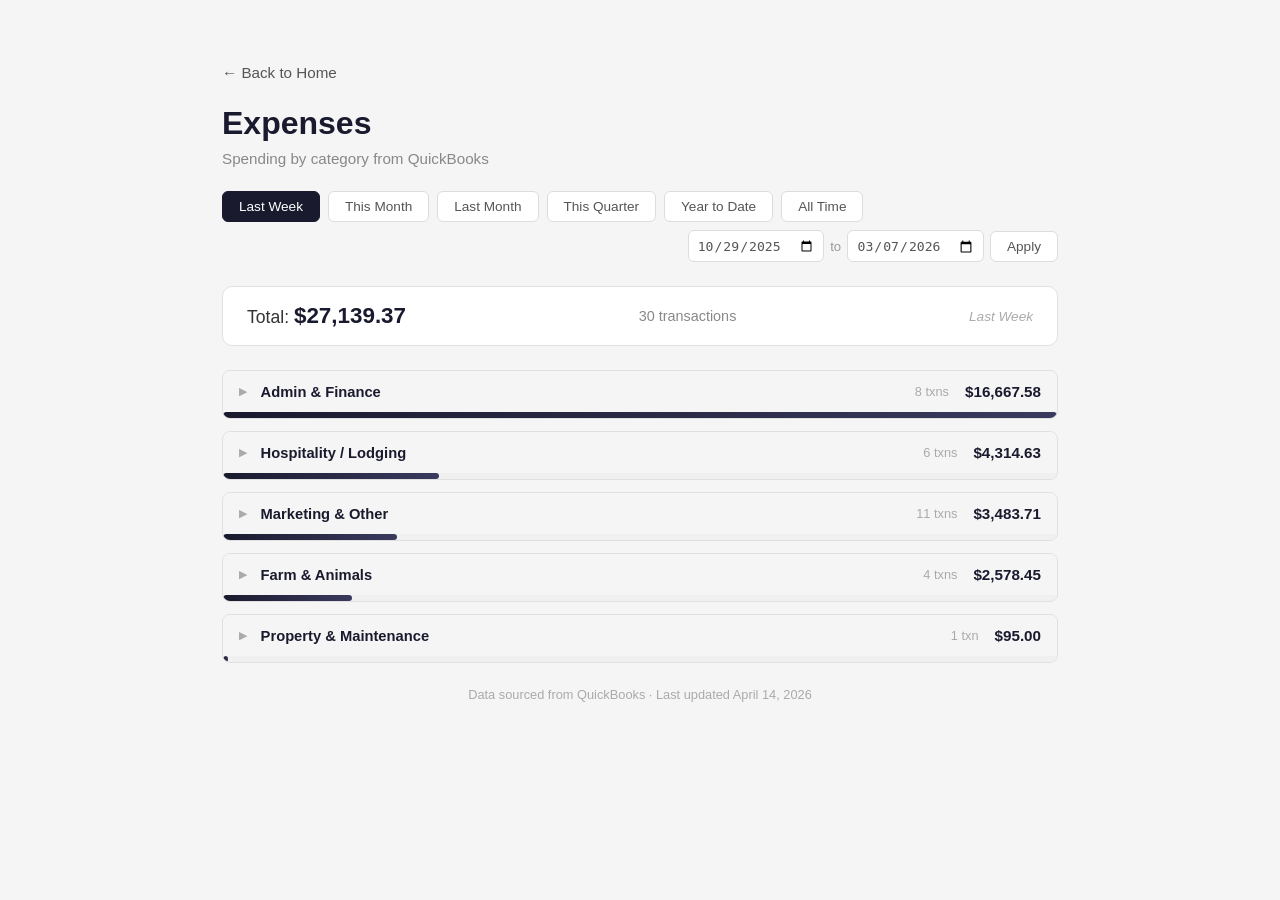
==== commit 21812c10: "Auto-sync QuickBooks expenses - April 14, 2026" ====
--- a/expenses.html
+++ b/expenses.html
@@ -41,7 +41,7 @@
     </div>
 
     <div id="categories"></div>
-    <p class="footer-note">Data sourced from QuickBooks &middot; Last updated April 11, 2026</p>
+    <p class="footer-note">Data sourced from QuickBooks &middot; Last updated April 14, 2026</p>
   </div>
 
   <script>
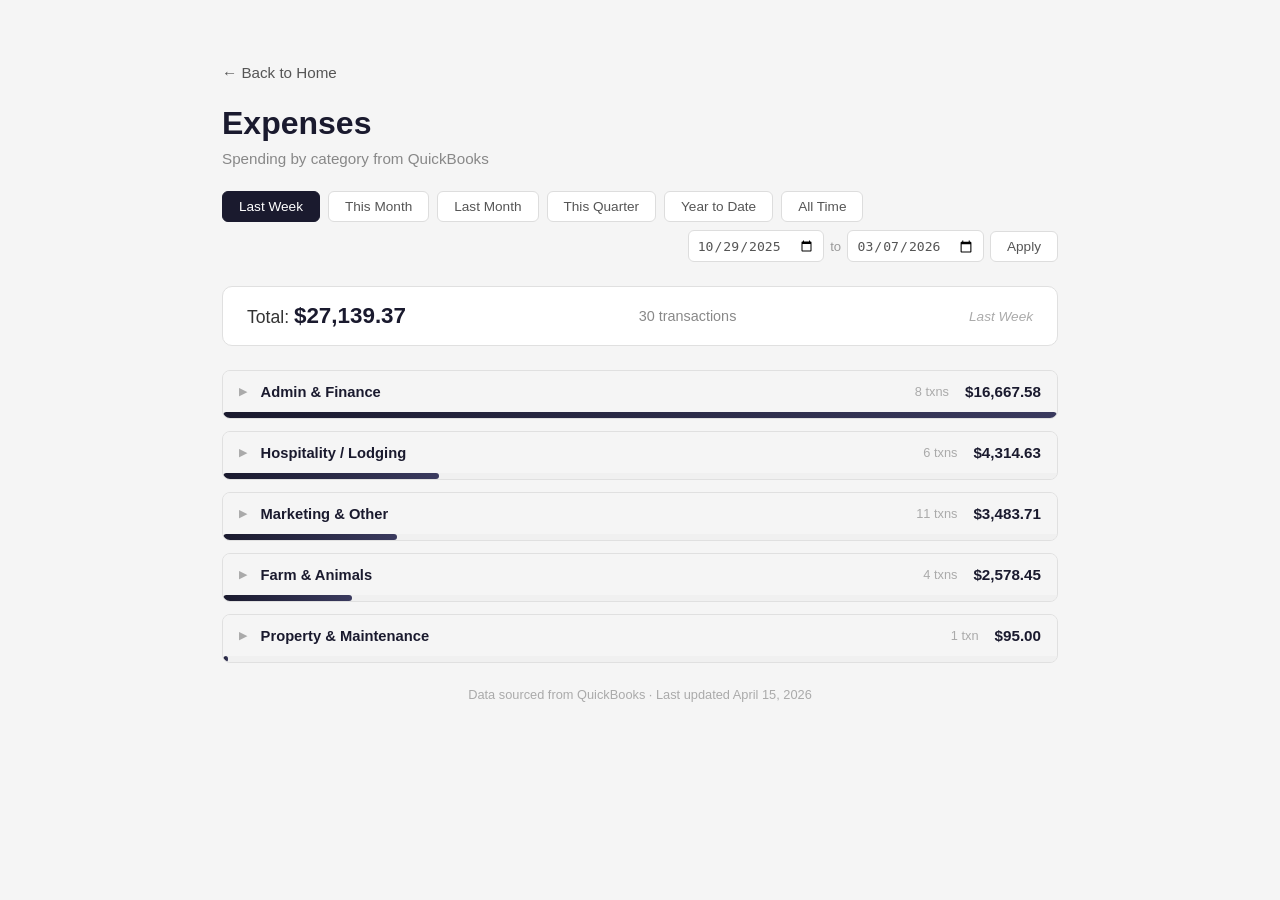
==== commit 16dcb7f9: "Auto-sync QuickBooks expenses - April 15, 2026" ====
--- a/expenses.html
+++ b/expenses.html
@@ -41,12 +41,12 @@
     </div>
 
     <div id="categories"></div>
-    <p class="footer-note">Data sourced from QuickBooks &middot; Last updated April 14, 2026</p>
+    <p class="footer-note">Data sourced from QuickBooks &middot; Last updated April 15, 2026</p>
   </div>
 
   <script>
 
-    var DATA = [{"d": "2026-03-31", "c": "Advertising/Promotional", "a": 878, "v": "Facebook", "g": "Marketing & Other", "id": 0}, {"d": "2026-03-29", "c": "Office/General Administrative Expenses", "a": 38, "v": "Intuit", "g": "Admin & Finance", "id": 1}, {"d": "2026-03-28", "c": "Website Expenses", "a": 20, "v": "SquareSpace", "g": "Marketing & Other", "id": 2}, {"d": "2026-03-16", "c": "Animal care  - labor", "a": 1100, "v": "Anne Janelle Frankson", "g": "Farm & Animals", "id": 3}, {"d": "2026-03-14", "c": "Advertising/Promotional", "a": 878, "v": "Facebook", "g": "Marketing & Other", "id": 4}, {"d": "2026-03-13", "c": "Animal care  - labor", "a": 1493.2, "v": "Aidan Ellery Page", "g": "Farm & Animals", "id": 5}, {"d": "2026-03-13", "c": "Animal care  - labor", "a": 1490, "v": "Jace Watanabe", "g": "Farm & Animals", "id": 6}, {"d": "2026-03-13", "c": "Cleaning Services - Labor", "a": 1218.75, "v": "Hall Home - Deanna Hall", "g": "Hospitality / Lodging", "id": 7}, {"d": "2026-03-13", "c": "Highland Farms - Pasture", "a": 600, "v": "Justin Ray", "g": "Farm & Animals", "id": 8}, {"d": "2026-03-13", "c": "Office/General Administrative Expenses", "a": 637.5, "v": "Bailey Dick", "g": "Admin & Finance", "id": 9}, {"d": "2026-03-13", "c": "Cleaning Services - Labor", "a": 527, "v": "Bailey Dick", "g": "Hospitality / Lodging", "id": 10}, {"d": "2026-03-13", "c": "Wedding/Event expenses", "a": 50, "v": "Bailey Dick", "g": "Hospitality / Lodging", "id": 11}, {"d": "2026-03-13", "c": "Wedding/Event expenses", "a": 32, "v": "Welches Mountain Building Supply", "g": "Hospitality / Lodging", "id": 12}, {"d": "2026-03-13", "c": "Wedding/Event expenses", "a": 193.25, "v": "Welches Mountain Building Supply", "g": "Hospitality / Lodging", "id": 13}, {"d": "2026-03-13", "c": "Animal Supplies", "a": 249.86, "v": "Tractor Supply", "g": "Farm & Animals", "id": 14}, {"d": "2026-03-13", "c": "Bank Charges", "a": 6.5, "v": "US Bank", "g": "Admin & Finance", "id": 15}, {"d": "2026-03-12", "c": "Repairs & Maintenance", "a": 1277.49, "v": "Ferguson", "g": "Property & Maintenance", "id": 16}, {"d": "2026-03-12", "c": "Credit Card Processing", "a": 1000, "v": "Chase", "g": "Admin & Finance", "id": 17}, {"d": "2026-03-12", "c": "Office/General Administrative Expenses", "a": 70, "v": "HubSpot", "g": "Admin & Finance", "id": 18}, {"d": "2026-03-12", "c": "Cleaning Essentials", "a": 99.43, "v": "Amazon", "g": "Hospitality / Lodging", "id": 19}, {"d": "2026-03-12", "c": "Wedding/Event expenses", "a": 1436.8, "v": "Lighting.com", "g": "Hospitality / Lodging", "id": 20}, {"d": "2026-03-12", "c": "Website Expenses", "a": 33.6, "v": "SquareSpace", "g": "Marketing & Other", "id": 21}, {"d": "2026-03-11", "c": "Animal care  - labor", "a": 1825, "v": "Daunte Simms", "g": "Farm & Animals", "id": 22}, {"d": "2026-03-11", "c": "Wedding/Event expenses", "a": 16.55, "v": "Welches Mountain Building Supply", "g": "Hospitality / Lodging", "id": 23}, {"d": "2026-03-11", "c": "Auto", "a": 155.56, "v": "76 Gas Stations", "g": "Marketing & Other", "id": 24}, {"d": "2026-03-10", "c": "Highland Farms - Florist", "a": 103.56, "v": "Thea Hafeman", "g": "Other", "id": 25}, {"d": "2026-03-10", "c": "Utilities", "a": 2176.97, "v": "Portland General Electric", "g": "Property & Maintenance", "id": 26}, {"d": "2026-03-09", "c": "Mortgage Payable - Newrez / Shellpoint", "a": 4526.2, "v": "Newrez", "g": "Admin & Finance", "id": 27}, {"d": "2026-03-09", "c": "Wedding/Event expenses", "a": 570.93, "v": "Webstaurant", "g": "Hospitality / Lodging", "id": 28}, {"d": "2026-03-08", "c": "Travel", "a": 122.95, "v": "united airlines", "g": "Marketing & Other", "id": 29}, {"d": "2026-03-08", "c": "Advertising/Promotional", "a": 878, "v": "Facebook", "g": "Marketing & Other", "id": 30}, {"d": "2026-03-07", "c": "Office/General Administrative Expenses", "a": 79.69, "v": "Norma's Basket", "g": "Admin & Finance", "id": 31}, {"d": "2026-03-07", "c": "Advertising/Promotional", "a": 500, "v": "Google", "g": "Marketing & Other", "id": 32}, {"d": "2026-03-06", "c": "Highland Farms Cottage - Supplies", "a": 18.98, "v": "Amazon", "g": "Hospitality / Lodging", "id": 33}, {"d": "2026-03-06", "c": "Highland Farms Cottage - Supplies", "a": 19.69, "v": "Amazon", "g": "Hospitality / Lodging", "id": 34}, {"d": "2026-03-06", "c": "Highland Farms - Hot tubs", "a": 21.99, "v": "Amazon", "g": "Hospitality / Lodging", "id": 35}, {"d": "2026-03-06", "c": "Auto", "a": 31.98, "v": "Amazon", "g": "Marketing & Other", "id": 36}, {"d": "2026-03-06", "c": "Cleaning Services - Hospitality Essentials", "a": 43.98, "v": "Amazon", "g": "Hospitality / Lodging", "id": 37}, {"d": "2026-03-06", "c": "Cleaning Services - Hospitality Essentials", "a": 64.99, "v": "Amazon", "g": "Hospitality / Lodging", "id": 38}, {"d": "2026-03-06", "c": "Animal Supplies", "a": 93.45, "v": "Amazon", "g": "Farm & Animals", "id": 39}, {"d": "2026-03-05", "c": "Livestock Feed", "a": 520, "v": "Hazels Handyman Services", "g": "Farm & Animals", "id": 40}, {"d": "2026-03-05", "c": "Office/General Administrative Expenses", "a": 4750, "v": "Jalene Dick", "g": "Admin & Finance", "id": 41}, {"d": "2026-03-05", "c": "Travel", "a": 307.36, "v": "Chase", "g": "Marketing & Other", "id": 42}, {"d": "2026-03-04", "c": "Office/General Administrative Expenses", "a": 549, "v": "Egbert", "g": "Admin & Finance", "id": 43}, {"d": "2026-03-04", "c": "Animal care  - labor", "a": 200, "v": "Aaron Ballou", "g": "Farm & Animals", "id": 44}, {"d": "2026-03-04", "c": "PAL loan repayment", "a": 3389.37, "v": "Connor McWilliams (deleted)", "g": "Admin & Finance", "id": 45}, {"d": "2026-03-03", "c": "Utilities", "a": 95, "v": "Astound Broadband", "g": "Property & Maintenance", "id": 46}, {"d": "2026-03-03", "c": "Office/General Administrative Expenses", "a": 81, "v": "Canva", "g": "Admin & Finance", "id": 47}, {"d": "2026-03-03", "c": "Wedding/Event expenses", "a": 4145, "v": "Monticello Antique Market", "g": "Hospitality / Lodging", "id": 48}, {"d": "2026-03-03", "c": "Auto", "a": 105.95, "v": "Shell", "g": "Marketing & Other", "id": 49}, {"d": "2026-03-03", "c": "Advertising/Promotional", "a": 20, "v": "Unknown", "g": "Marketing & Other", "id": 50}, {"d": "2026-03-03", "c": "Advertising/Promotional", "a": 878, "v": "Facebook", "g": "Marketing & Other", "id": 51}, {"d": "2026-03-02", "c": "Animal care  - labor", "a": 1765, "v": "Jace Watanabe", "g": "Farm & Animals", "id": 52}, {"d": "2026-03-02", "c": "Advertising/Promotional", "a": 640, "v": "Houghton media", "g": "Marketing & Other", "id": 53}, {"d": "2026-03-02", "c": "Chase Ink", "a": 3890.26, "v": "Chase", "g": "Admin & Finance", "id": 54}, {"d": "2026-03-02", "c": "Auto", "a": 57.92, "v": "Chevron", "g": "Marketing & Other", "id": 55}, {"d": "2026-03-02", "c": "Website Expenses", "a": 564.61, "v": "SquareSpace", "g": "Marketing & Other", "id": 56}, {"d": "2026-03-02", "c": "Chase Ink", "a": 3890.26, "v": "Unknown", "g": "Admin & Finance", "id": 57}, {"d": "2026-03-01", "c": "Office/General Administrative Expenses", "a": 38, "v": "Intuit", "g": "Admin & Finance", "id": 58}, {"d": "2026-03-01", "c": "Advertising/Promotional", "a": 367.43, "v": "Google", "g": "Marketing & Other", "id": 59}, {"d": "2026-03-01", "c": "Advertising/Promotional", "a": 10.46, "v": "Cloudflare", "g": "Marketing & Other", "id": 60}, {"d": "2026-02-28", "c": "Website Expenses", "a": 20, "v": "SquareSpace", "g": "Marketing & Other", "id": 61}, {"d": "2026-02-28", "c": "Website Expenses", "a": 25, "v": "SquareSpace", "g": "Marketing & Other", "id": 62}, {"d": "2026-02-28", "c": "Highland Farms - Hot tubs", "a": 85.91, "v": "Amazon", "g": "Hospitality / Lodging", "id": 63}, {"d": "2026-02-28", "c": "Highland Farms - Hot tubs", "a": 109.98, "v": "Amazon", "g": "Hospitality / Lodging", "id": 64}, {"d": "2026-02-28", "c": "Animal Supplies", "a": 16.96, "v": "Amazon", "g": "Farm & Animals", "id": 65}, {"d": "2026-02-28", "c": "Cleaning Services - Hospitality Essentials", "a": 52.53, "v": "Amazon", "g": "Hospitality / Lodging", "id": 66}, {"d": "2026-02-27", "c": "Advertising/Promotional", "a": 49.44, "v": "Bailey Dick", "g": "Marketing & Other", "id": 67}, {"d": "2026-02-27", "c": "Animal care  - labor", "a": 75, "v": "Daniel Johnson", "g": "Farm & Animals", "id": 68}, {"d": "2026-02-27", "c": "Cleaning Services - Labor", "a": 400, "v": "Hall Home - Deanna Hall", "g": "Hospitality / Lodging", "id": 69}, {"d": "2026-02-27", "c": "Animal care  - labor", "a": 102.5, "v": "Wesley Dick", "g": "Farm & Animals", "id": 70}, {"d": "2026-02-27", "c": "Highland Farms - Pasture", "a": 700, "v": "Justin Ray", "g": "Farm & Animals", "id": 71}, {"d": "2026-02-27", "c": "Cleaning Services - Labor", "a": 1550, "v": "Bailey Dick", "g": "Hospitality / Lodging", "id": 72}, {"d": "2026-02-27", "c": "Animal care  - labor", "a": 2018, "v": "Anne Janelle Frankson", "g": "Farm & Animals", "id": 73}, {"d": "2026-02-27", "c": "Bank Charges", "a": 2.5, "v": "Chase", "g": "Admin & Finance", "id": 74}, {"d": "2026-02-26", "c": "Animal care  - labor", "a": 1120, "v": "Aidan Ellery Page", "g": "Farm & Animals", "id": 75}, {"d": "2026-02-26", "c": "Auto", "a": 58.02, "v": "Chevron", "g": "Marketing & Other", "id": 76}, {"d": "2026-02-26", "c": "Office/General Administrative Expenses", "a": 1, "v": "Canva", "g": "Admin & Finance", "id": 77}, {"d": "2026-02-26", "c": "Advertising/Promotional", "a": 500, "v": "Google", "g": "Marketing & Other", "id": 78}, {"d": "2026-02-26", "c": "Advertising/Promotional", "a": 878, "v": "Facebook", "g": "Marketing & Other", "id": 79}, {"d": "2026-02-25", "c": "Animal care  - labor", "a": 1487.5, "v": "Daunte Simms", "g": "Farm & Animals", "id": 80}, {"d": "2026-02-25", "c": "Livestock Feed", "a": 83.88, "v": "Tractor Supply", "g": "Farm & Animals", "id": 81}, {"d": "2026-02-25", "c": "Highland Farms Lodge - Maintenance", "a": 14.98, "v": "Home Depot", "g": "Property & Maintenance", "id": 82}, {"d": "2026-02-25", "c": "Land Improvements", "a": 132, "v": "Boring Bark", "g": "Property & Maintenance", "id": 83}, {"d": "2026-02-25", "c": "Land Improvements", "a": 132, "v": "Boring Bark", "g": "Property & Maintenance", "id": 84}, {"d": "2026-02-24", "c": "Utilities", "a": 70.89, "v": "Astound Broadband", "g": "Property & Maintenance", "id": 85}, {"d": "2026-02-24", "c": "Meals & Entertainment", "a": 42, "v": "Tollgate Inn", "g": "Marketing & Other", "id": 86}, {"d": "2026-02-23", "c": "Advertising/Promotional", "a": 500, "v": "Google", "g": "Marketing & Other", "id": 87}, {"d": "2026-02-22", "c": "Highland Farms Lodge - Maintenance", "a": 405, "v": "Monticello Antique Market", "g": "Property & Maintenance", "id": 88}, {"d": "2026-02-22", "c": "Auto", "a": 108.84, "v": "Shell", "g": "Marketing & Other", "id": 89}, {"d": "2026-02-22", "c": "Utilities", "a": 82.99, "v": "YoutubeTV", "g": "Property & Maintenance", "id": 90}, {"d": "2026-02-21", "c": "Office/General Administrative Expenses", "a": 19.6, "v": "USPS", "g": "Admin & Finance", "id": 91}, {"d": "2026-02-21", "c": "Meals & Entertainment", "a": 124.8, "v": "Sugarpine Drive-In", "g": "Marketing & Other", "id": 92}, {"d": "2026-02-21", "c": "Advertising/Promotional", "a": 878, "v": "Facebook", "g": "Marketing & Other", "id": 93}, {"d": "2026-02-20", "c": "Repairs & Maintenance", "a": 490, "v": "Hazels Handyman Services", "g": "Property & Maintenance", "id": 94}, {"d": "2026-02-20", "c": "Cleaning Services", "a": 697.45, "v": "Mt. Hood", "g": "Hospitality / Lodging", "id": 95}, {"d": "2026-02-20", "c": "Highland Farms Lodge - Maintenance", "a": 590, "v": "Monticello Antique Market", "g": "Property & Maintenance", "id": 96}, {"d": "2026-02-20", "c": "Office/General Administrative Expenses", "a": 2228, "v": "The Knot Worldwide", "g": "Admin & Finance", "id": 97}, {"d": "2026-02-20", "c": "Advertising/Promotional", "a": 500, "v": "Google", "g": "Marketing & Other", "id": 98}, {"d": "2026-02-20", "c": "Meals & Entertainment", "a": 357.73, "v": "Ringside Steak House", "g": "Marketing & Other", "id": 99}, {"d": "2026-02-20", "c": "Highland Farms Lodge - Maintenance", "a": 245, "v": "Old Portland Hardware", "g": "Property & Maintenance", "id": 100}, {"d": "2026-02-20", "c": "Wedding/Event expenses", "a": 50.33, "v": "Amazon", "g": "Hospitality / Lodging", "id": 101}, {"d": "2026-02-20", "c": "Cleaning Services - Hospitality Essentials", "a": 17.73, "v": "Amazon", "g": "Hospitality / Lodging", "id": 102}, {"d": "2026-02-20", "c": "Animal Supplies", "a": 103.84, "v": "Amazon", "g": "Farm & Animals", "id": 103}, {"d": "2026-02-20", "c": "Repairs & Maintenance", "a": 4788, "v": "Ismael Santos", "g": "Property & Maintenance", "id": 104}, {"d": "2026-02-20", "c": "Advertising/Promotional", "a": 100, "v": "ROAMKTG LLC", "g": "Marketing & Other", "id": 105}, {"d": "2026-02-20", "c": "Advertising/Promotional", "a": 99.5, "v": "ROAMKTG LLC", "g": "Marketing & Other", "id": 106}, {"d": "2026-02-20", "c": "Highland Farms - Hot tubs", "a": 84.5, "v": "Welches Mountain Building Supply", "g": "Hospitality / Lodging", "id": 107}, {"d": "2026-02-20", "c": "Advertising/Promotional", "a": 37.49, "v": "Fred Meyer", "g": "Marketing & Other", "id": 108}, {"d": "2026-02-19", "c": "Animal Processing", "a": 1151.25, "v": "Mt. Angel Meat Company", "g": "Farm & Animals", "id": 109}, {"d": "2026-02-19", "c": "Livestock Feed", "a": 2138, "v": "Jerry - Hay", "g": "Farm & Animals", "id": 110}, {"d": "2026-02-19", "c": "Livestock Feed", "a": 860, "v": "Jerry - Hay", "g": "Farm & Animals", "id": 111}, {"d": "2026-02-19", "c": "Cleaning Essentials", "a": 112.24, "v": "Amazon", "g": "Hospitality / Lodging", "id": 112}, {"d": "2026-02-19", "c": "Cleaning Essentials", "a": 61.64, "v": "Amazon", "g": "Hospitality / Lodging", "id": 113}, {"d": "2026-02-18", "c": "Office/General Administrative Expenses", "a": 96, "v": "Supportuslegal", "g": "Admin & Finance", "id": 114}, {"d": "2026-02-18", "c": "Advertising/Promotional", "a": 2000, "v": "Google", "g": "Marketing & Other", "id": 115}, {"d": "2026-02-18", "c": "Utilities", "a": 1990.01, "v": "Portland General Electric", "g": "Property & Maintenance", "id": 116}, {"d": "2026-02-18", "c": "Advertising/Promotional", "a": 34.07, "v": "Fred Meyer", "g": "Marketing & Other", "id": 117}, {"d": "2026-02-17", "c": "Supplies & Materials", "a": 70, "v": "Justin Ray", "g": "Marketing & Other", "id": 118}, {"d": "2026-02-17", "c": "Highland Reserve - land improvement", "a": 1160, "v": "Justin Ray", "g": "Projects", "id": 119}, {"d": "2026-02-17", "c": "Livestock Feed", "a": 121.37, "v": "Tractor Supply", "g": "Farm & Animals", "id": 120}, {"d": "2026-02-17", "c": "Highland Farms Cottage - Supplies", "a": 55.96, "v": "Amazon", "g": "Hospitality / Lodging", "id": 121}, {"d": "2026-02-16", "c": "Cleaning Essentials", "a": 35.44, "v": "Amazon", "g": "Hospitality / Lodging", "id": 122}, {"d": "2026-02-16", "c": "Highland Farms - Hot tubs", "a": 4.5, "v": "Welches Mountain Building Supply", "g": "Hospitality / Lodging", "id": 123}, {"d": "2026-02-16", "c": "Advertising/Promotional", "a": 850, "v": "Facebook", "g": "Marketing & Other", "id": 124}, {"d": "2026-02-15", "c": "Advertising/Promotional", "a": 650, "v": "Bulldog Brand", "g": "Marketing & Other", "id": 125}, {"d": "2026-02-15", "c": "Land Improvements", "a": 176, "v": "Boring Bark", "g": "Property & Maintenance", "id": 126}, {"d": "2026-02-15", "c": "Auto", "a": 56.44, "v": "Chevron", "g": "Marketing & Other", "id": 127}, {"d": "2026-02-15", "c": "Cleaning Essentials", "a": 28.88, "v": "Amazon", "g": "Hospitality / Lodging", "id": 128}, {"d": "2026-02-15", "c": "Meals & Entertainment", "a": 26.8, "v": "Diva Donuts", "g": "Marketing & Other", "id": 129}, {"d": "2026-02-14", "c": "Land Improvements", "a": 176, "v": "Boring Bark", "g": "Property & Maintenance", "id": 130}, {"d": "2026-02-13", "c": "Repairs & Maintenance", "a": 99.5, "v": "Wesley Dick", "g": "Property & Maintenance", "id": 131}, {"d": "2026-02-13", "c": "Cleaning Services - Labor", "a": 1473, "v": "Bailey Dick", "g": "Hospitality / Lodging", "id": 132}, {"d": "2026-02-13", "c": "Partner's Equity - Connor McWilliams", "a": 2200, "v": "Unknown", "g": "Admin & Finance", "id": 133}, {"d": "2026-02-13", "c": "Land Improvements", "a": 176, "v": "Boring Bark", "g": "Property & Maintenance", "id": 134}, {"d": "2026-02-13", "c": "Cleaning Essentials", "a": 125.08, "v": "Amazon", "g": "Hospitality / Lodging", "id": 135}, {"d": "2026-02-13", "c": "Land Improvements", "a": 132, "v": "Boring Bark", "g": "Property & Maintenance", "id": 136}, {"d": "2026-02-13", "c": "Advertising/Promotional", "a": 44.11, "v": "Fred Meyer", "g": "Marketing & Other", "id": 137}, {"d": "2026-02-13", "c": "Advertising/Promotional", "a": 33.85, "v": "Fred Meyer", "g": "Marketing & Other", "id": 138}, {"d": "2026-02-13", "c": "Bank Charges", "a": 6.5, "v": "US Bank", "g": "Admin & Finance", "id": 139}, {"d": "2026-02-12", "c": "Animal care  - labor", "a": 975, "v": "Jace Watanabe", "g": "Farm & Animals", "id": 140}, {"d": "2026-02-12", "c": "Animal care  - labor", "a": 1200, "v": "Aidan Ellery Page", "g": "Farm & Animals", "id": 141}, {"d": "2026-02-12", "c": "Labor - Tour Education", "a": 1606, "v": "Anne Janelle Frankson", "g": "Tours", "id": 142}, {"d": "2026-02-12", "c": "Cleaning Services - Hospitality Essentials", "a": 239.92, "v": "Amazon", "g": "Hospitality / Lodging", "id": 143}, {"d": "2026-02-12", "c": "Advertising/Promotional", "a": 170, "v": "Handshake", "g": "Marketing & Other", "id": 144}, {"d": "2026-02-12", "c": "Animal Supplies", "a": 17.84, "v": "Amazon", "g": "Farm & Animals", "id": 145}, {"d": "2026-02-12", "c": "Office/General Administrative Expenses", "a": 70, "v": "HubSpot", "g": "Admin & Finance", "id": 146}, {"d": "2026-02-12", "c": "Website Expenses", "a": 32.89, "v": "Unknown", "g": "Marketing & Other", "id": 147}, {"d": "2026-02-12", "c": "Advertising/Promotional", "a": 59.01, "v": "Bi-Mart", "g": "Marketing & Other", "id": 148}, {"d": "2026-02-12", "c": "Advertising/Promotional", "a": 15.5, "v": "Dollar Tree", "g": "Marketing & Other", "id": 149}, {"d": "2026-02-12", "c": "Website Expenses", "a": 33.6, "v": "SquareSpace", "g": "Marketing & Other", "id": 150}, {"d": "2026-02-11", "c": "Animal care  - labor", "a": 2000, "v": "Daunte Simms", "g": "Farm & Animals", "id": 151}, {"d": "2026-02-11", "c": "Pest Control", "a": 150, "v": "Ecoguard pest", "g": "Property & Maintenance", "id": 152}, {"d": "2026-02-11", "c": "Pest Control", "a": 97, "v": "Ecoguard pest", "g": "Property & Maintenance", "id": 153}, {"d": "2026-02-11", "c": "Advertising/Promotional", "a": 3700, "v": "Wav Roam - Mike Young", "g": "Marketing & Other", "id": 154}, {"d": "2026-02-11", "c": "Forest lighting", "a": 159.17, "v": "Costco", "g": "Projects", "id": 155}, {"d": "2026-02-11", "c": "Advertising/Promotional", "a": 30.98, "v": "Facebook", "g": "Marketing & Other", "id": 156}, {"d": "2026-02-09", "c": "Mortgage Payable - Newrez / Shellpoint", "a": 4526.2, "v": "Newrez", "g": "Admin & Finance", "id": 157}, {"d": "2026-02-09", "c": "Office/General Administrative Expenses", "a": 58.8, "v": "USPS", "g": "Admin & Finance", "id": 158}, {"d": "2026-02-08", "c": "Advertising/Promotional", "a": 340.84, "v": "Fred Meyer", "g": "Marketing & Other", "id": 159}, {"d": "2026-02-08", "c": "Highland Farms - Hot tubs", "a": 29.99, "v": "Welches Mountain Building Supply", "g": "Hospitality / Lodging", "id": 160}, {"d": "2026-02-08", "c": "Auto", "a": 43.2, "v": "76 Gas Stations", "g": "Marketing & Other", "id": 161}, {"d": "2026-02-08", "c": "Advertising/Promotional", "a": 3, "v": "Fred Meyer", "g": "Marketing & Other", "id": 162}, {"d": "2026-02-07", "c": "Barn Supplies", "a": 38.91, "v": "Amazon", "g": "Farm & Animals", "id": 163}, {"d": "2026-02-06", "c": "Cleaning Essentials", "a": 33.29, "v": "Amazon", "g": "Hospitality / Lodging", "id": 164}, {"d": "2026-02-06", "c": "Barn Supplies", "a": 48.06, "v": "Amazon", "g": "Farm & Animals", "id": 165}, {"d": "2026-02-05", "c": "Wedding/Event expenses", "a": 1400, "v": "Centralia Fur and Hardware", "g": "Hospitality / Lodging", "id": 166}, {"d": "2026-02-05", "c": "Meals & Entertainment", "a": 33.2, "v": "Wilcox and Fleg", "g": "Marketing & Other", "id": 167}, {"d": "2026-02-05", "c": "Auto", "a": 67.39, "v": "Chevron", "g": "Marketing & Other", "id": 168}, {"d": "2026-02-04", "c": "Highland Farms - Front Gate", "a": 850, "v": "Cornerstone Fencing", "g": "Projects", "id": 169}, {"d": "2026-02-04", "c": "Highland Farms - Hot tubs", "a": 25, "v": "Welches Mountain Building Supply", "g": "Hospitality / Lodging", "id": 170}, {"d": "2026-02-04", "c": "Auto", "a": 18.42, "v": "76 Gas Stations", "g": "Marketing & Other", "id": 171}, {"d": "2026-02-04", "c": "Auto", "a": 17.52, "v": "76 Gas Stations", "g": "Marketing & Other", "id": 172}, {"d": "2026-02-03", "c": "Animal care  - labor", "a": 1734.33, "v": "Anne Janelle Frankson", "g": "Farm & Animals", "id": 173}, {"d": "2026-02-03", "c": "Transient Occupancy Tax", "a": 362.45, "v": "Clackamas County", "g": "Hospitality / Lodging", "id": 174}, {"d": "2026-02-03", "c": "Transient Occupancy Tax", "a": 99.97, "v": "Clackamas County", "g": "Hospitality / Lodging", "id": 175}, {"d": "2026-02-03", "c": "Transient Occupancy Tax", "a": 10.11, "v": "Clackamas County Transit", "g": "Hospitality / Lodging", "id": 176}, {"d": "2026-02-03", "c": "Transient Occupancy Tax", "a": 2.79, "v": "Clackamas County", "g": "Hospitality / Lodging", "id": 177}, {"d": "2026-02-03", "c": "Highland Farms - Cow Craving", "a": 800, "v": "Stumptown Carving", "g": "Projects", "id": 178}, {"d": "2026-02-02", "c": "Repairs & Maintenance", "a": 1850, "v": "Hazels Handyman Services", "g": "Property & Maintenance", "id": 179}, {"d": "2026-02-02", "c": "Forest lighting", "a": 260.7, "v": "Daniel Johnson", "g": "Projects", "id": 180}, {"d": "2026-02-02", "c": "Advertising/Promotional", "a": 49.94, "v": "Fred Meyer", "g": "Marketing & Other", "id": 181}, {"d": "2026-02-02", "c": "Auto", "a": 45, "v": "Chevron", "g": "Marketing & Other", "id": 182}, {"d": "2026-02-02", "c": "Website Expenses", "a": 2.44, "v": "SquareSpace", "g": "Marketing & Other", "id": 183}, {"d": "2026-02-02", "c": "Advertising/Promotional", "a": 770, "v": "Facebook", "g": "Marketing & Other", "id": 184}, {"d": "2026-02-01", "c": "Advertising/Promotional", "a": 167.65, "v": "Google", "g": "Marketing & Other", "id": 185}, {"d": "2026-02-01", "c": "Advertising/Promotional", "a": 18.5, "v": "Unknown", "g": "Marketing & Other", "id": 186}, {"d": "2026-02-01", "c": "Auto", "a": 107.43, "v": "Chevron", "g": "Marketing & Other", "id": 187}, {"d": "2026-02-01", "c": "Meals & Entertainment", "a": 111, "v": "Zien Hong Restaurant", "g": "Marketing & Other", "id": 188}, {"d": "2026-02-01", "c": "Advertising/Promotional", "a": 49.42, "v": "Indeed", "g": "Marketing & Other", "id": 189}, {"d": "2026-02-01", "c": "Advertising/Promotional", "a": 16.13, "v": "HubSpot", "g": "Marketing & Other", "id": 190}, {"d": "2026-02-01", "c": "Advertising/Promotional", "a": 15, "v": "Oregon Convention Center", "g": "Marketing & Other", "id": 191}, {"d": "2026-01-31", "c": "Meals & Entertainment", "a": 159.6, "v": "The Fireside", "g": "Marketing & Other", "id": 192}, {"d": "2026-01-31", "c": "Advertising/Promotional", "a": 194.75, "v": "Moo", "g": "Marketing & Other", "id": 193}, {"d": "2026-01-31", "c": "Advertising/Promotional", "a": 22, "v": "Unknown", "g": "Marketing & Other", "id": 194}, {"d": "2026-01-31", "c": "Utilities", "a": 95, "v": "Astound Broadband", "g": "Property & Maintenance", "id": 195}, {"d": "2026-01-31", "c": "Website Expenses", "a": 25, "v": "SquareSpace", "g": "Marketing & Other", "id": 196}, {"d": "2026-01-30", "c": "Forest lighting", "a": 258.53, "v": "Wesley Dick", "g": "Projects", "id": 197}, {"d": "2026-01-30", "c": "Advertising/Promotional", "a": 500, "v": "Google", "g": "Marketing & Other", "id": 198}, {"d": "2026-01-30", "c": "Cleaning Services - Hospitality Essentials", "a": 46.46, "v": "Amazon", "g": "Hospitality / Lodging", "id": 199}, {"d": "2026-01-30", "c": "Cleaning Services - Hospitality Essentials", "a": 45.81, "v": "Amazon", "g": "Hospitality / Lodging", "id": 200}, {"d": "2026-01-30", "c": "Wedding/Event expenses", "a": 124.47, "v": "Unknown", "g": "Hospitality / Lodging", "id": 201}, {"d": "2026-01-30", "c": "Auto", "a": 103.45, "v": "Shell", "g": "Marketing & Other", "id": 202}, {"d": "2026-01-30", "c": "Auto", "a": 27.96, "v": "Fred Meyer", "g": "Marketing & Other", "id": 203}, {"d": "2026-01-30", "c": "Highland Farms - Hot tubs", "a": 216.2, "v": "The Pool & Spa House", "g": "Hospitality / Lodging", "id": 204}, {"d": "2026-01-29", "c": "Animal care  - labor", "a": 526, "v": "Aidan Ellery Page", "g": "Farm & Animals", "id": 205}, {"d": "2026-01-29", "c": "Office/General Administrative Expenses", "a": 38, "v": "Intuit", "g": "Admin & Finance", "id": 206}, {"d": "2026-01-28", "c": "Office/General Administrative Expenses", "a": 2128.26, "v": "Hospitality, Inc.", "g": "Admin & Finance", "id": 207}, {"d": "2026-01-28", "c": "Animal care  - labor", "a": 1300, "v": "Daunte Simms", "g": "Farm & Animals", "id": 208}, {"d": "2026-01-28", "c": "Livestock Feed", "a": 243.9, "v": "Tractor Supply", "g": "Farm & Animals", "id": 209}, {"d": "2026-01-28", "c": "Meals & Entertainment", "a": 18, "v": "All Blue Poke", "g": "Marketing & Other", "id": 210}, {"d": "2026-01-28", "c": "Advertising/Promotional", "a": 745, "v": "Facebook", "g": "Marketing & Other", "id": 211}, {"d": "2026-01-28", "c": "Website Expenses", "a": 20, "v": "SquareSpace", "g": "Marketing & Other", "id": 212}, {"d": "2026-01-27", "c": "Highland Farms - Pasture", "a": 725, "v": "Nick Hock", "g": "Farm & Animals", "id": 213}, {"d": "2026-01-27", "c": "Highland Farms - Pasture", "a": 200, "v": "Nick Hock", "g": "Farm & Animals", "id": 214}, {"d": "2026-01-27", "c": "Advertising/Promotional", "a": 500, "v": "Google", "g": "Marketing & Other", "id": 215}, {"d": "2026-01-27", "c": "Farm Store Expenses", "a": 165, "v": "Knotty Nice", "g": "Tours", "id": 216}, {"d": "2026-01-27", "c": "Auto", "a": 60, "v": "76 Gas Stations", "g": "Marketing & Other", "id": 217}, {"d": "2026-01-27", "c": "Advertising/Promotional", "a": 74.81, "v": "Fred Meyer", "g": "Marketing & Other", "id": 218}, {"d": "2026-01-26", "c": "Utilities", "a": 70.89, "v": "Astound Broadband", "g": "Property & Maintenance", "id": 219}, {"d": "2026-01-26", "c": "Meals & Entertainment", "a": 25.4, "v": "Coffee Brewsters", "g": "Marketing & Other", "id": 220}, {"d": "2026-01-25", "c": "Office/General Administrative Expenses", "a": 39.2, "v": "Unknown", "g": "Admin & Finance", "id": 221}, {"d": "2026-01-25", "c": "Cleaning Services - Labor", "a": 280, "v": "Jeremy Jones", "g": "Hospitality / Lodging", "id": 222}, {"d": "2026-01-24", "c": "Farm Store Expenses", "a": 259.9, "v": "Amazon", "g": "Tours", "id": 223}, {"d": "2026-01-24", "c": "Cleaning Services - Hospitality Essentials", "a": 38.83, "v": "Amazon", "g": "Hospitality / Lodging", "id": 224}, {"d": "2026-01-24", "c": "Highland Farms Cottage - Maintenance", "a": 48.15, "v": "Amazon", "g": "Hospitality / Lodging", "id": 225}, {"d": "2026-01-24", "c": "Advertising/Promotional", "a": 500, "v": "Google", "g": "Marketing & Other", "id": 226}, {"d": "2026-01-24", "c": "Advertising/Promotional", "a": 721, "v": "Facebook", "g": "Marketing & Other", "id": 227}, {"d": "2026-01-23", "c": "Meals & Entertainment", "a": 889.38, "v": "OX", "g": "Marketing & Other", "id": 228}, {"d": "2026-01-23", "c": "Cleaning Services - Labor", "a": 1065, "v": "Bailey Dick", "g": "Hospitality / Lodging", "id": 229}, {"d": "2026-01-22", "c": "Utilities", "a": 82.99, "v": "YoutubeTV", "g": "Property & Maintenance", "id": 230}, {"d": "2026-01-21", "c": "Office/General Administrative Expenses", "a": 200, "v": "BookedIQ", "g": "Admin & Finance", "id": 231}, {"d": "2026-01-21", "c": "Auto", "a": 107.38, "v": "Shell", "g": "Marketing & Other", "id": 232}, {"d": "2026-01-21", "c": "Advertising/Promotional", "a": 500, "v": "Google", "g": "Marketing & Other", "id": 233}, {"d": "2026-01-21", "c": "Auto", "a": 40, "v": "Chevron", "g": "Marketing & Other", "id": 234}, {"d": "2026-01-21", "c": "Advertising/Promotional", "a": 179.99, "v": "Facebook", "g": "Marketing & Other", "id": 235}, {"d": "2026-01-20", "c": "Cleaning Services - Hospitality Essentials", "a": 85.49, "v": "Amazon", "g": "Hospitality / Lodging", "id": 236}, {"d": "2026-01-20", "c": "Office/General Administrative Expenses", "a": 2228, "v": "The Knot Worldwide", "g": "Admin & Finance", "id": 237}, {"d": "2026-01-20", "c": "Cleaning Services - Hospitality Essentials", "a": 68.86, "v": "Amazon", "g": "Hospitality / Lodging", "id": 238}, {"d": "2026-01-20", "c": "Land Improvements", "a": 274, "v": "Daniel Johnson", "g": "Property & Maintenance", "id": 239}, {"d": "2026-01-20", "c": "Auto", "a": 70.7, "v": "Chevron", "g": "Marketing & Other", "id": 240}, {"d": "2026-01-19", "c": "Advertising/Promotional", "a": 1237.5, "v": "Wav Roam - Mike Young", "g": "Marketing & Other", "id": 241}, {"d": "2026-01-18", "c": "Bank Charges", "a": 40, "v": "Unknown", "g": "Admin & Finance", "id": 242}, {"d": "2026-01-18", "c": "Advertising/Promotional", "a": 500, "v": "Google", "g": "Marketing & Other", "id": 243}, {"d": "2026-01-18", "c": "Animal care  - labor", "a": 1512.5, "v": "Daunte Simms", "g": "Farm & Animals", "id": 244}, {"d": "2026-01-18", "c": "Advertising/Promotional", "a": 697, "v": "Facebook", "g": "Marketing & Other", "id": 245}, {"d": "2026-01-16", "c": "Labor - Tour Education", "a": 1370, "v": "Anne Janelle Frankson", "g": "Tours", "id": 246}, {"d": "2026-01-15", "c": "Office/General Administrative Expenses", "a": 205.75, "v": "Moo", "g": "Admin & Finance", "id": 247}, {"d": "2026-01-15", "c": "Travel", "a": 60, "v": "Portland International Airport Parking", "g": "Marketing & Other", "id": 248}, {"d": "2026-01-15", "c": "Advertising/Promotional", "a": 500, "v": "Google", "g": "Marketing & Other", "id": 249}, {"d": "2026-01-15", "c": "Repairs & Maintenance", "a": 20.07, "v": "Ace Hardware", "g": "Property & Maintenance", "id": 250}, {"d": "2026-01-15", "c": "Repairs & Maintenance", "a": 41.97, "v": "Camping World", "g": "Property & Maintenance", "id": 251}, {"d": "2026-01-15", "c": "Highland Farms Lodge - Maintenance", "a": 373.94, "v": "Home Depot", "g": "Property & Maintenance", "id": 252}, {"d": "2026-01-15", "c": "Bank Charges", "a": 6.5, "v": "US Bank", "g": "Admin & Finance", "id": 253}, {"d": "2026-01-14", "c": "Animal care  - labor", "a": 815, "v": "Anne Janelle Frankson", "g": "Farm & Animals", "id": 254}, {"d": "2026-01-14", "c": "Insurance", "a": 17542.74, "v": "American Family Ins", "g": "Admin & Finance", "id": 255}, {"d": "2026-01-14", "c": "Forest lighting", "a": 519.82, "v": "Costco", "g": "Projects", "id": 256}, {"d": "2026-01-13", "c": "Bank Charges", "a": 36, "v": "Unknown", "g": "Admin & Finance", "id": 257}, {"d": "2026-01-13", "c": "Livestock Feed", "a": 249.47, "v": "Hazels Handyman Services", "g": "Farm & Animals", "id": 258}, {"d": "2026-01-13", "c": "Highland Farms - Hot tubs", "a": 810, "v": "Hazels Handyman Services", "g": "Hospitality / Lodging", "id": 259}, {"d": "2026-01-13", "c": "Land Improvements", "a": 850, "v": "Wesley Dick", "g": "Property & Maintenance", "id": 260}, {"d": "2026-01-13", "c": "Highland Farms Lodge - Maintenance", "a": 36.5, "v": "Welches Mountain Building Supply", "g": "Property & Maintenance", "id": 261}, {"d": "2026-01-12", "c": "Office/General Administrative Expenses", "a": 20, "v": "Unknown", "g": "Admin & Finance", "id": 262}, {"d": "2026-01-12", "c": "Website Expenses", "a": 29.99, "v": "Unknown", "g": "Marketing & Other", "id": 263}, {"d": "2026-01-12", "c": "Office/General Administrative Expenses", "a": 45, "v": "Craigslist", "g": "Admin & Finance", "id": 264}, {"d": "2026-01-12", "c": "Advertising/Promotional", "a": 500, "v": "Google", "g": "Marketing & Other", "id": 265}, {"d": "2026-01-12", "c": "Utilities", "a": 1683.42, "v": "Portland General Electric", "g": "Property & Maintenance", "id": 266}, {"d": "2026-01-12", "c": "Land Improvements", "a": 1075, "v": "Nate Strand", "g": "Property & Maintenance", "id": 267}, {"d": "2026-01-12", "c": "Livestock Feed", "a": 2140, "v": "Jerry - Hay", "g": "Farm & Animals", "id": 268}, {"d": "2026-01-12", "c": "Auto", "a": 28.84, "v": "76 Gas Stations", "g": "Marketing & Other", "id": 269}, {"d": "2026-01-12", "c": "Website Expenses", "a": 25.2, "v": "SquareSpace", "g": "Marketing & Other", "id": 270}, {"d": "2026-01-11", "c": "Auto", "a": 91.98, "v": "Zips Aw Direct", "g": "Marketing & Other", "id": 271}, {"d": "2026-01-11", "c": "Auto", "a": 335.23, "v": "O'Reilly", "g": "Marketing & Other", "id": 272}, {"d": "2026-01-11", "c": "Advertising/Promotional", "a": 612.58, "v": "Facebook", "g": "Marketing & Other", "id": 273}, {"d": "2026-01-10", "c": "Advertising/Promotional", "a": 500, "v": "Google", "g": "Marketing & Other", "id": 274}, {"d": "2026-01-08", "c": "Auto", "a": 90.25, "v": "76 Gas Stations", "g": "Marketing & Other", "id": 275}, {"d": "2026-01-08", "c": "Land Improvements", "a": 331.47, "v": "Daniel Johnson", "g": "Property & Maintenance", "id": 276}, {"d": "2026-01-08", "c": "Cleaning Services - Labor", "a": 1077.5, "v": "Bailey Dick", "g": "Hospitality / Lodging", "id": 277}, {"d": "2026-01-08", "c": "Repairs & Maintenance", "a": 7258, "v": "Ismael Santos", "g": "Property & Maintenance", "id": 278}, {"d": "2026-01-07", "c": "Mortgage Payable - Newrez / Shellpoint", "a": 4676.67, "v": "Newrez", "g": "Admin & Finance", "id": 279}, {"d": "2026-01-06", "c": "Farm Store Expenses", "a": 163.81, "v": "Amazon", "g": "Tours", "id": 280}, {"d": "2026-01-06", "c": "Highland Farms Cottage - Supplies", "a": 179.94, "v": "Amazon", "g": "Hospitality / Lodging", "id": 281}, {"d": "2026-01-06", "c": "Advertising/Promotional", "a": 500, "v": "Google", "g": "Marketing & Other", "id": 282}, {"d": "2026-01-06", "c": "Forest lighting", "a": 411.35, "v": "Costco", "g": "Projects", "id": 283}, {"d": "2026-01-05", "c": "Website Expenses", "a": 100, "v": "ROAMKTG LLC", "g": "Marketing & Other", "id": 284}, {"d": "2026-01-05", "c": "Advertising/Promotional", "a": 99.5, "v": "ROAMKTG LLC", "g": "Marketing & Other", "id": 285}, {"d": "2026-01-05", "c": "Advertising/Promotional", "a": 100, "v": "Wave", "g": "Marketing & Other", "id": 286}, {"d": "2026-01-04", "c": "Advertising/Promotional", "a": 165.75, "v": "Skyway Bar Grill", "g": "Marketing & Other", "id": 287}, {"d": "2026-01-04", "c": "Auto", "a": 17.76, "v": "76 Gas Stations", "g": "Marketing & Other", "id": 288}, {"d": "2026-01-03", "c": "Cleaning Services - Hospitality Essentials", "a": 33.29, "v": "Amazon", "g": "Hospitality / Lodging", "id": 289}, {"d": "2026-01-03", "c": "Cleaning Services - Hospitality Essentials", "a": 40.79, "v": "Amazon", "g": "Hospitality / Lodging", "id": 290}, {"d": "2026-01-03", "c": "Advertising/Promotional", "a": 500, "v": "Google", "g": "Marketing & Other", "id": 291}, {"d": "2026-01-03", "c": "Utilities", "a": 200, "v": "Unknown", "g": "Property & Maintenance", "id": 292}, {"d": "2026-01-02", "c": "Travel", "a": 28, "v": "American Airlines", "g": "Marketing & Other", "id": 293}, {"d": "2026-01-01", "c": "Advertising/Promotional", "a": 150.85, "v": "Google", "g": "Marketing & Other", "id": 294}, {"d": "2025-12-31", "c": "Labor - Tour Education", "a": 1975, "v": "Daunte Simms", "g": "Tours", "id": 295}, {"d": "2025-12-31", "c": "Auto", "a": 1184.73, "v": "Bill's Automotive Repair Inc.", "g": "Marketing & Other", "id": 296}, {"d": "2025-12-31", "c": "Utilities", "a": 95, "v": "Astound Broadband", "g": "Property & Maintenance", "id": 297}, {"d": "2025-12-31", "c": "Bank Charges", "a": 0.4, "v": "Unknown", "g": "Admin & Finance", "id": 298}, {"d": "2025-12-31", "c": "Website Expenses", "a": 25, "v": "SquareSpace", "g": "Marketing & Other", "id": 299}, {"d": "2025-12-30", "c": "Farm Store Expenses", "a": 205.5, "v": "Amazon", "g": "Tours", "id": 300}, {"d": "2025-12-30", "c": "Repairs & Maintenance", "a": 137.45, "v": "Amazon", "g": "Property & Maintenance", "id": 301}, {"d": "2025-12-30", "c": "Highland Farms Lodge - Maintenance", "a": 137.45, "v": "Amazon", "g": "Property & Maintenance", "id": 302}, {"d": "2025-12-30", "c": "Advertising/Promotional", "a": 500, "v": "Google", "g": "Marketing & Other", "id": 303}, {"d": "2025-12-30", "c": "Animal care  - labor", "a": 660, "v": "Anne Janelle Frankson", "g": "Farm & Animals", "id": 304}, {"d": "2025-12-29", "c": "Office/General Administrative Expenses", "a": 38, "v": "Intuit", "g": "Admin & Finance", "id": 305}, {"d": "2025-12-28", "c": "Spa - Installation", "a": 106.96, "v": "Amazon", "g": "Projects", "id": 306}, {"d": "2025-12-28", "c": "Advertising/Promotional", "a": 500, "v": "Google", "g": "Marketing & Other", "id": 307}, {"d": "2025-12-28", "c": "Website Expenses", "a": 20, "v": "SquareSpace", "g": "Marketing & Other", "id": 308}, {"d": "2025-12-26", "c": "Advertising/Promotional", "a": 500, "v": "Google", "g": "Marketing & Other", "id": 309}, {"d": "2025-12-26", "c": "Utilities", "a": 550.43, "v": "Bliss Sanitary", "g": "Property & Maintenance", "id": 310}, {"d": "2025-12-26", "c": "Office/General Administrative Expenses", "a": 45, "v": "Craigslist", "g": "Admin & Finance", "id": 311}, {"d": "2025-12-24", "c": "Farm Store Expenses", "a": 274.9, "v": "Amazon", "g": "Tours", "id": 312}, {"d": "2025-12-24", "c": "Utilities", "a": 70.89, "v": "Astound Broadband", "g": "Property & Maintenance", "id": 313}, {"d": "2025-12-23", "c": "Office/General Administrative Expenses", "a": 29.45, "v": "USPS", "g": "Admin & Finance", "id": 314}, {"d": "2025-12-23", "c": "Advertising/Promotional", "a": 500, "v": "Google", "g": "Marketing & Other", "id": 315}, {"d": "2025-12-22", "c": "Auto", "a": 64.61, "v": "Shell", "g": "Marketing & Other", "id": 316}, {"d": "2025-12-22", "c": "Utilities", "a": 82.99, "v": "YoutubeTV", "g": "Property & Maintenance", "id": 317}, {"d": "2025-12-21", "c": "Advertising/Promotional", "a": 28.87, "v": "Facebook", "g": "Marketing & Other", "id": 318}, {"d": "2025-12-20", "c": "Repairs & Maintenance", "a": 98, "v": "Sandy Chain Saw & Mower", "g": "Property & Maintenance", "id": 319}, {"d": "2025-12-20", "c": "Repairs & Maintenance", "a": 14.2, "v": "Space Age", "g": "Property & Maintenance", "id": 320}, {"d": "2025-12-19", "c": "Farm Store Expenses", "a": 274.9, "v": "Amazon", "g": "Tours", "id": 321}, {"d": "2025-12-19", "c": "Auto", "a": 9.21, "v": "Space Age", "g": "Marketing & Other", "id": 322}, {"d": "2025-12-19", "c": "Auto", "a": 100, "v": "Space Age", "g": "Marketing & Other", "id": 323}, {"d": "2025-12-19", "c": "Office/General Administrative Expenses", "a": 19.2, "v": "USPS", "g": "Admin & Finance", "id": 324}, {"d": "2025-12-19", "c": "Auto", "a": 205.32, "v": "Jiffy Lube", "g": "Marketing & Other", "id": 325}, {"d": "2025-12-19", "c": "Highland Farms - Tiny house", "a": 113.13, "v": "Hazels Handyman Services", "g": "Hospitality / Lodging", "id": 326}, {"d": "2025-12-19", "c": "Labor - Tour Education", "a": 252.08, "v": "Bailey Dick", "g": "Tours", "id": 327}, {"d": "2025-12-19", "c": "Advertising/Promotional", "a": 332, "v": "Daniel Johnson", "g": "Marketing & Other", "id": 328}, {"d": "2025-12-19", "c": "Animal care  - labor", "a": 580, "v": "Karlee Cole", "g": "Farm & Animals", "id": 329}, {"d": "2025-12-19", "c": "Cleaning Services - Labor", "a": 1175, "v": "Bailey Dick", "g": "Hospitality / Lodging", "id": 330}, {"d": "2025-12-19", "c": "Repairs & Maintenance", "a": 1980, "v": "Hazels Handyman Services", "g": "Property & Maintenance", "id": 331}, {"d": "2025-12-19", "c": "Advertising/Promotional", "a": 10000, "v": "Wav Roam - Mike Young", "g": "Marketing & Other", "id": 332}, {"d": "2025-12-19", "c": "Animal Supplies", "a": 280, "v": "Clarks Forest Products", "g": "Farm & Animals", "id": 333}, {"d": "2025-12-19", "c": "Highland Reserve - land improvement", "a": 2146.13, "v": "Unknown", "g": "Projects", "id": 334}, {"d": "2025-12-19", "c": "Advertising/Promotional", "a": 174, "v": "Facebook", "g": "Marketing & Other", "id": 335}, {"d": "2025-12-18", "c": "Spa - Installation", "a": 1414.75, "v": "Parr Lumber Company", "g": "Projects", "id": 336}, {"d": "2025-12-18", "c": "Auto", "a": 241.91, "v": "Les Schwab Tires", "g": "Marketing & Other", "id": 337}, {"d": "2025-12-18", "c": "Land Improvements", "a": 77, "v": "Welches Mountain Building Supply", "g": "Property & Maintenance", "id": 338}, {"d": "2025-12-18", "c": "Auto", "a": 77.14, "v": "Space Age", "g": "Marketing & Other", "id": 339}, {"d": "2025-12-18", "c": "Auto", "a": 77.66, "v": "Space Age", "g": "Marketing & Other", "id": 340}, {"d": "2025-12-17", "c": "Auto", "a": 31.1, "v": "Chevron", "g": "Marketing & Other", "id": 341}, {"d": "2025-12-17", "c": "Auto", "a": 50.5, "v": "Chevron", "g": "Marketing & Other", "id": 342}, {"d": "2025-12-17", "c": "Advertising/Promotional", "a": 875, "v": "Wesley Dick", "g": "Marketing & Other", "id": 343}, {"d": "2025-12-16", "c": "Meals & Entertainment", "a": 57.04, "v": "Eb brunch after dark", "g": "Marketing & Other", "id": 344}, {"d": "2025-12-16", "c": "Transient Occupancy Tax", "a": 3.85, "v": "Clackamas County", "g": "Hospitality / Lodging", "id": 345}, {"d": "2025-12-16", "c": "Transient Occupancy Tax", "a": 7.62, "v": "Clackamas County", "g": "Hospitality / Lodging", "id": 346}, {"d": "2025-12-16", "c": "Transient Occupancy Tax", "a": 18.53, "v": "Clackamas County", "g": "Hospitality / Lodging", "id": 347}, {"d": "2025-12-16", "c": "Office/General Administrative Expenses", "a": 19.2, "v": "USPS", "g": "Admin & Finance", "id": 348}, {"d": "2025-12-16", "c": "Transient Occupancy Tax", "a": 40.7, "v": "Clackamas County", "g": "Hospitality / Lodging", "id": 349}, {"d": "2025-12-16", "c": "Transient Occupancy Tax", "a": 137.91, "v": "Clackamas County", "g": "Hospitality / Lodging", "id": 350}, {"d": "2025-12-16", "c": "Transient Occupancy Tax", "a": 272.96, "v": "Clackamas County", "g": "Hospitality / Lodging", "id": 351}, {"d": "2025-12-16", "c": "Advertising/Promotional", "a": 500, "v": "Portland Wedding Show", "g": "Marketing & Other", "id": 352}, {"d": "2025-12-16", "c": "Auto", "a": 62.33, "v": "Chevron", "g": "Marketing & Other", "id": 353}, {"d": "2025-12-15", "c": "Utilities", "a": 135.73, "v": "Unknown", "g": "Property & Maintenance", "id": 354}, {"d": "2025-12-15", "c": "Cleaning Services - Hospitality Essentials", "a": 18.7, "v": "Amazon", "g": "Hospitality / Lodging", "id": 355}, {"d": "2025-12-15", "c": "Office/General Administrative Expenses", "a": 19.2, "v": "USPS", "g": "Admin & Finance", "id": 356}, {"d": "2025-12-15", "c": "Cleaning Services - Hospitality Essentials", "a": 19.64, "v": "Amazon", "g": "Hospitality / Lodging", "id": 357}, {"d": "2025-12-15", "c": "Cleaning Services - Hospitality Essentials", "a": 64.58, "v": "Amazon", "g": "Hospitality / Lodging", "id": 358}, {"d": "2025-12-15", "c": "Highland Farms - Hot tubs", "a": 84.98, "v": "The Pool & Spa House", "g": "Hospitality / Lodging", "id": 359}, {"d": "2025-12-15", "c": "Labor - Farm Hand", "a": 4500, "v": "Brett O'Neil", "g": "Farm & Animals", "id": 360}, {"d": "2025-12-14", "c": "Cleaning Services - Hospitality Essentials", "a": 102.24, "v": "Amazon", "g": "Hospitality / Lodging", "id": 361}, {"d": "2025-12-14", "c": "Auto", "a": 114.57, "v": "Shell", "g": "Marketing & Other", "id": 362}, {"d": "2025-12-14", "c": "Partner's Equity - Connor McWilliams", "a": 4917.22, "v": "Connor McWilliams (deleted)", "g": "Admin & Finance", "id": 363}, {"d": "2025-12-14", "c": "Livestock Feed", "a": 85.96, "v": "Tractor Supply", "g": "Farm & Animals", "id": 364}, {"d": "2025-12-14", "c": "Animal care  - labor", "a": 957, "v": "Tovah Adams", "g": "Farm & Animals", "id": 365}, {"d": "2025-12-13", "c": "Office/General Administrative Expenses", "a": 57.6, "v": "USPS", "g": "Admin & Finance", "id": 366}, {"d": "2025-12-13", "c": "Advertising/Promotional", "a": 126.67, "v": "El Burro Loco", "g": "Marketing & Other", "id": 367}, {"d": "2025-12-12", "c": "Office/General Administrative Expenses", "a": 20, "v": "Unknown", "g": "Admin & Finance", "id": 368}, {"d": "2025-12-12", "c": "Website Expenses", "a": 29.99, "v": "Unknown", "g": "Marketing & Other", "id": 369}, {"d": "2025-12-12", "c": "Advertising/Promotional", "a": 163, "v": "Facebook", "g": "Marketing & Other", "id": 370}, {"d": "2025-12-12", "c": "Bank Charges", "a": 6.5, "v": "US Bank", "g": "Admin & Finance", "id": 371}, {"d": "2025-12-12", "c": "Website Expenses", "a": 25.2, "v": "SquareSpace", "g": "Marketing & Other", "id": 372}, {"d": "2025-12-11", "c": "Auto", "a": 16.15, "v": "Brightwood", "g": "Marketing & Other", "id": 373}, {"d": "2025-12-11", "c": "Auto", "a": 53.8, "v": "Chevron", "g": "Marketing & Other", "id": 374}, {"d": "2025-12-11", "c": "Advertising/Promotional", "a": 122.06, "v": "Fred Meyer", "g": "Marketing & Other", "id": 375}, {"d": "2025-12-11", "c": "Advertising/Promotional", "a": 9004.56, "v": "164 Investments LLC", "g": "Marketing & Other", "id": 376}, {"d": "2025-12-11", "c": "Advertising/Promotional", "a": 3135.34, "v": "164 Investments LLC", "g": "Marketing & Other", "id": 377}, {"d": "2025-12-11", "c": "Advertising/Promotional", "a": 6822.79, "v": "164 Investments LLC", "g": "Marketing & Other", "id": 378}, {"d": "2025-12-10", "c": "Highland Farms Lodge - Maintenance", "a": 94, "v": "Welches Mountain Building Supply", "g": "Property & Maintenance", "id": 379}, {"d": "2025-12-10", "c": "Auto", "a": 50.73, "v": "xx Spatco Welches", "g": "Marketing & Other", "id": 380}, {"d": "2025-12-10", "c": "Transfer", "a": 4999, "v": "Unknown", "g": "Admin & Finance", "id": 381}, {"d": "2025-12-09", "c": "Cleaning Services - Hospitality Essentials", "a": 21.98, "v": "Amazon", "g": "Hospitality / Lodging", "id": 382}, {"d": "2025-12-09", "c": "Auto", "a": 14.38, "v": "Chevron", "g": "Marketing & Other", "id": 383}, {"d": "2025-12-09", "c": "Highland Farms Cottage - Supplies", "a": 39.99, "v": "Amazon", "g": "Hospitality / Lodging", "id": 384}, {"d": "2025-12-09", "c": "Cleaning Services - Hospitality Essentials", "a": 38.22, "v": "Amazon", "g": "Hospitality / Lodging", "id": 385}, {"d": "2025-12-09", "c": "Highland Farms Cottage - Supplies", "a": 28.98, "v": "Amazon", "g": "Hospitality / Lodging", "id": 386}, {"d": "2025-12-09", "c": "Auto", "a": 111.28, "v": "Chevron", "g": "Marketing & Other", "id": 387}, {"d": "2025-12-09", "c": "Highland Farms - Front Gate", "a": 1272.5, "v": "Robert Madison", "g": "Projects", "id": 388}, {"d": "2025-12-09", "c": "Cleaning Services - Labor", "a": 735, "v": "Bailey Dick", "g": "Hospitality / Lodging", "id": 389}, {"d": "2025-12-09", "c": "Labor - Tour Education", "a": 112.5, "v": "Bailey Dick", "g": "Tours", "id": 390}, {"d": "2025-12-09", "c": "Livestock Feed", "a": 380, "v": "Jerry - Hay", "g": "Farm & Animals", "id": 391}, {"d": "2025-12-09", "c": "Highland Farms - Hot tubs", "a": 14, "v": "Welches Mountain Building Supply", "g": "Hospitality / Lodging", "id": 392}, {"d": "2025-12-08", "c": "Cleaning Services - Hospitality Essentials", "a": 37.98, "v": "Amazon", "g": "Hospitality / Lodging", "id": 393}, {"d": "2025-12-08", "c": "Equipment Rental", "a": 1104.32, "v": "Unknown", "g": "Projects", "id": 394}, {"d": "2025-12-08", "c": "Spa - Installation", "a": 10197.4, "v": "Parr Lumber Company", "g": "Projects", "id": 395}, {"d": "2025-12-08", "c": "Auto", "a": 65, "v": "Chevron", "g": "Marketing & Other", "id": 396}, {"d": "2025-12-08", "c": "Utilities", "a": 1331.21, "v": "Portland General Electric", "g": "Property & Maintenance", "id": 397}, {"d": "2025-12-08", "c": "Meals & Entertainment", "a": 54.25, "v": "Tollgate Inn", "g": "Marketing & Other", "id": 398}, {"d": "2025-12-08", "c": "Advertising/Promotional", "a": 37.37, "v": "Bi-Mart", "g": "Marketing & Other", "id": 399}, {"d": "2025-12-08", "c": "Animal care  - labor", "a": 200, "v": "Matt Walker", "g": "Farm & Animals", "id": 400}, {"d": "2025-12-08", "c": "Animal care  - labor", "a": 987.5, "v": "Daunte Simms", "g": "Farm & Animals", "id": 401}, {"d": "2025-12-08", "c": "Advertising/Promotional", "a": 155.38, "v": "Fred Meyer", "g": "Marketing & Other", "id": 402}, {"d": "2025-12-08", "c": "Mortgage Payable - Newrez / Shellpoint", "a": 4676.67, "v": "Newrez", "g": "Admin & Finance", "id": 403}, {"d": "2025-12-08", "c": "Advertising/Promotional", "a": 2710.5, "v": "Wav Roam - Mike Young", "g": "Marketing & Other", "id": 404}, {"d": "2025-12-08", "c": "Advertising/Promotional", "a": 59.25, "v": "Dollar Tree", "g": "Marketing & Other", "id": 405}, {"d": "2025-12-08", "c": "Advertising/Promotional", "a": 230, "v": "Daisy Gardens", "g": "Marketing & Other", "id": 406}, {"d": "2025-12-07", "c": "Cleaning Services - Hospitality Essentials", "a": 9.99, "v": "Amazon", "g": "Hospitality / Lodging", "id": 407}, {"d": "2025-12-07", "c": "Cleaning Services - Hospitality Essentials", "a": 94.56, "v": "Amazon", "g": "Hospitality / Lodging", "id": 408}, {"d": "2025-12-07", "c": "Advertising/Promotional", "a": 47.52, "v": "Fred Meyer", "g": "Marketing & Other", "id": 409}, {"d": "2025-12-06", "c": "Credit Card Processing", "a": 17863.49, "v": "Chase Ink Credit Card", "g": "Admin & Finance", "id": 410}, {"d": "2025-12-06", "c": "Land Improvements", "a": 739.97, "v": "Tractor Supply", "g": "Property & Maintenance", "id": 411}, {"d": "2025-12-06", "c": "Credit Card Processing", "a": 17863.49, "v": "Chase Ink Credit Card", "g": "Admin & Finance", "id": 412}, {"d": "2025-12-06", "c": "Advertising/Promotional", "a": 153, "v": "Facebook", "g": "Marketing & Other", "id": 413}, {"d": "2025-12-05", "c": "Office/General Administrative Expenses", "a": 105.15, "v": "USPS", "g": "Admin & Finance", "id": 414}, {"d": "2025-12-05", "c": "Auto", "a": 94.53, "v": "76 Gas Stations", "g": "Marketing & Other", "id": 415}, {"d": "2025-12-04", "c": "Animal care  - labor", "a": 2287.5, "v": "Daunte Simms", "g": "Farm & Animals", "id": 416}, {"d": "2025-12-04", "c": "Animal care  - labor", "a": 1903, "v": "Tovah Adams", "g": "Farm & Animals", "id": 417}, {"d": "2025-12-04", "c": "Cleaning Essentials", "a": 99.98, "v": "Amazon", "g": "Hospitality / Lodging", "id": 418}, {"d": "2025-12-03", "c": "Farm Store Expenses", "a": 218, "v": "Knotty Nice", "g": "Tours", "id": 419}, {"d": "2025-12-02", "c": "Auto", "a": 107.04, "v": "Shell", "g": "Marketing & Other", "id": 420}, {"d": "2025-12-02", "c": "Auto", "a": 63.09, "v": "Chevron", "g": "Marketing & Other", "id": 421}, {"d": "2025-12-01", "c": "Cleaning Services - Labor", "a": 2375, "v": "Kerry Clark", "g": "Hospitality / Lodging", "id": 422}, {"d": "2025-12-01", "c": "Spa - Installation", "a": 940, "v": "Hazels Handyman Services", "g": "Projects", "id": 423}, {"d": "2025-12-01", "c": "Cleaning Services - Labor", "a": 732.5, "v": "Bailey Dick", "g": "Hospitality / Lodging", "id": 424}, {"d": "2025-12-01", "c": "Utilities", "a": 95, "v": "Astound Broadband", "g": "Property & Maintenance", "id": 425}, {"d": "2025-12-01", "c": "Highland Reserve - land improvement", "a": 507, "v": "Unknown", "g": "Projects", "id": 426}, {"d": "2025-12-01", "c": "Website Expenses", "a": 7.2, "v": "SquareSpace", "g": "Marketing & Other", "id": 427}, {"d": "2025-11-30", "c": "Advertising/Promotional", "a": 143, "v": "Facebook", "g": "Marketing & Other", "id": 428}, {"d": "2025-11-30", "c": "Website Expenses", "a": 25, "v": "SquareSpace", "g": "Marketing & Other", "id": 429}, {"d": "2025-11-29", "c": "Cleaning Services - Hospitality Essentials", "a": 47.97, "v": "Amazon", "g": "Hospitality / Lodging", "id": 430}, {"d": "2025-11-29", "c": "Office/General Administrative Expenses", "a": 38, "v": "Intuit", "g": "Admin & Finance", "id": 431}, {"d": "2025-11-28", "c": "Farm Store Expenses", "a": 240, "v": "Linda Bell", "g": "Tours", "id": 432}, {"d": "2025-11-28", "c": "Website Expenses", "a": 12, "v": "SquareSpace", "g": "Marketing & Other", "id": 433}, {"d": "2025-11-26", "c": "Farm Management", "a": 4750, "v": "Jalene Dick", "g": "Farm & Animals", "id": 434}, {"d": "2025-11-26", "c": "Office/General Administrative Expenses", "a": 88.15, "v": "USPS", "g": "Admin & Finance", "id": 435}, {"d": "2025-11-25", "c": "Office/General Administrative Expenses", "a": 96, "v": "USPS", "g": "Admin & Finance", "id": 436}, {"d": "2025-11-25", "c": "Advertising/Promotional", "a": 33.98, "v": "Bi-Mart", "g": "Marketing & Other", "id": 437}, {"d": "2025-11-25", "c": "Auto", "a": 49.5, "v": "Chevron", "g": "Marketing & Other", "id": 438}, {"d": "2025-11-24", "c": "Utilities", "a": 70.89, "v": "Astound Broadband", "g": "Property & Maintenance", "id": 439}, {"d": "2025-11-24", "c": "Cleaning Services - Hospitality Essentials", "a": 493.78, "v": "Amazon", "g": "Hospitality / Lodging", "id": 440}, {"d": "2025-11-23", "c": "Office/General Administrative Expenses", "a": 45, "v": "Craigslist", "g": "Admin & Finance", "id": 441}, {"d": "2025-11-23", "c": "Office/General Administrative Expenses", "a": 45, "v": "Craigslist", "g": "Admin & Finance", "id": 442}, {"d": "2025-11-22", "c": "Advertising/Promotional", "a": 160, "v": "Cedarglen Floral Company", "g": "Marketing & Other", "id": 443}, {"d": "2025-11-22", "c": "Utilities", "a": 82.99, "v": "YoutubeTV", "g": "Property & Maintenance", "id": 444}, {"d": "2025-11-21", "c": "Land Improvements", "a": 347.64, "v": "Tractor Supply", "g": "Property & Maintenance", "id": 445}, {"d": "2025-11-21", "c": "Advertising/Promotional", "a": 89.73, "v": "Facebook", "g": "Marketing & Other", "id": 446}, {"d": "2025-11-20", "c": "Cleaning Services - Hospitality Essentials", "a": 37.58, "v": "Amazon", "g": "Hospitality / Lodging", "id": 447}, {"d": "2025-11-20", "c": "Auto", "a": 104.12, "v": "76 Gas Stations", "g": "Marketing & Other", "id": 448}, {"d": "2025-11-19", "c": "Advertising/Promotional", "a": 10.41, "v": "Amazon", "g": "Marketing & Other", "id": 449}, {"d": "2025-11-19", "c": "Land Improvements", "a": 402.35, "v": "Tractor Supply", "g": "Property & Maintenance", "id": 450}, {"d": "2025-11-19", "c": "Highland Farms - Hot tubs", "a": 14.29, "v": "Amazon", "g": "Hospitality / Lodging", "id": 451}, {"d": "2025-11-19", "c": "Pest Control", "a": 150, "v": "Ecoguard pest", "g": "Property & Maintenance", "id": 452}, {"d": "2025-11-19", "c": "Repairs & Maintenance", "a": 7165, "v": "Ismael Santos", "g": "Property & Maintenance", "id": 453}, {"d": "2025-11-18", "c": "Advertising/Promotional", "a": 2150, "v": "Wav Roam - Mike Young", "g": "Marketing & Other", "id": 454}, {"d": "2025-11-17", "c": "Office/General Administrative Expenses", "a": 76.8, "v": "USPS", "g": "Admin & Finance", "id": 455}, {"d": "2025-11-17", "c": "Advertising/Promotional", "a": 141.17, "v": "Square", "g": "Marketing & Other", "id": 456}, {"d": "2025-11-17", "c": "Bank Charges", "a": 6.5, "v": "US Bank", "g": "Admin & Finance", "id": 457}, {"d": "2025-11-16", "c": "Cleaning Services - Hospitality Essentials", "a": 32.99, "v": "Amazon", "g": "Hospitality / Lodging", "id": 458}, {"d": "2025-11-15", "c": "Highland Farms Lodge - Maintenance", "a": 69.99, "v": "Amazon", "g": "Property & Maintenance", "id": 459}, {"d": "2025-11-15", "c": "Animal Supplies", "a": 196.2, "v": "Amazon", "g": "Farm & Animals", "id": 460}, {"d": "2025-11-14", "c": "Farm Store Expenses", "a": 706, "v": "Sarah Lake", "g": "Tours", "id": 461}, {"d": "2025-11-14", "c": "Animal care  - labor", "a": 1771, "v": "Tovah Adams", "g": "Farm & Animals", "id": 462}, {"d": "2025-11-14", "c": "Repairs & Maintenance", "a": 31.99, "v": "76 Gas Stations", "g": "Property & Maintenance", "id": 463}, {"d": "2025-11-13", "c": "Auto", "a": 108.65, "v": "Shell", "g": "Marketing & Other", "id": 464}, {"d": "2025-11-13", "c": "Animal care  - labor", "a": 1862.5, "v": "Daunte Simms", "g": "Farm & Animals", "id": 465}, {"d": "2025-11-13", "c": "Spa - Installation", "a": 652.5, "v": "Robert Madison", "g": "Projects", "id": 466}, {"d": "2025-11-13", "c": "Advertising/Promotional", "a": 103.17, "v": "Square", "g": "Marketing & Other", "id": 467}, {"d": "2025-11-13", "c": "Cleaning Services - Hospitality Essentials", "a": 111.92, "v": "Amazon", "g": "Hospitality / Lodging", "id": 468}, {"d": "2025-11-12", "c": "Office/General Administrative Expenses", "a": 20, "v": "Hub spot", "g": "Admin & Finance", "id": 469}, {"d": "2025-11-12", "c": "Website Expenses", "a": 29.99, "v": "Zappier", "g": "Marketing & Other", "id": 470}, {"d": "2025-11-12", "c": "Spa - Installation", "a": 900, "v": "Wesley Dick", "g": "Projects", "id": 471}, {"d": "2025-11-12", "c": "Cleaning Services - Labor", "a": 877.5, "v": "Bailey Dick", "g": "Hospitality / Lodging", "id": 472}, {"d": "2025-11-12", "c": "Labor - Tour Education", "a": 81.25, "v": "Bailey Dick", "g": "Tours", "id": 473}, {"d": "2025-11-12", "c": "Website Expenses", "a": 25.2, "v": "SquareSpace", "g": "Marketing & Other", "id": 474}, {"d": "2025-11-11", "c": "Office/General Administrative Expenses", "a": 64, "v": "Canva", "g": "Admin & Finance", "id": 475}, {"d": "2025-11-11", "c": "Meals & Entertainment", "a": 103.57, "v": "Safeway", "g": "Marketing & Other", "id": 476}, {"d": "2025-11-11", "c": "Meals & Entertainment", "a": 24.76, "v": "Taco Bell", "g": "Marketing & Other", "id": 477}, {"d": "2025-11-10", "c": "Farm Store Expenses", "a": 115.99, "v": "Amazon", "g": "Tours", "id": 478}, {"d": "2025-11-10", "c": "Cleaning Essentials", "a": 7.99, "v": "Unknown", "g": "Hospitality / Lodging", "id": 479}, {"d": "2025-11-10", "c": "Spa - Installation", "a": 6660, "v": "Hazels Handyman Services", "g": "Projects", "id": 480}, {"d": "2025-11-10", "c": "Highland Farms - Hot tubs", "a": 27.48, "v": "The Pool & Spa House", "g": "Hospitality / Lodging", "id": 481}, {"d": "2025-11-09", "c": "Cleaning Services - Hospitality Essentials", "a": 155.5, "v": "Amazon", "g": "Hospitality / Lodging", "id": 482}, {"d": "2025-11-08", "c": "Cleaning Services - Hospitality Essentials", "a": 14.6, "v": "Amazon", "g": "Hospitality / Lodging", "id": 483}, {"d": "2025-11-08", "c": "Supplies & Materials", "a": 165.16, "v": "Fred Meyer", "g": "Marketing & Other", "id": 484}, {"d": "2025-11-07", "c": "Farm Store Expenses", "a": 62.99, "v": "Unknown", "g": "Tours", "id": 485}, {"d": "2025-11-07", "c": "Insurance", "a": 2669, "v": "Progressive Insurance", "g": "Admin & Finance", "id": 486}, {"d": "2025-11-07", "c": "Bank Charges", "a": 36, "v": "Unknown", "g": "Admin & Finance", "id": 487}, {"d": "2025-11-07", "c": "Mortgage Payable - Newrez / Shellpoint", "a": 4676.67, "v": "Newrez", "g": "Admin & Finance", "id": 488}, {"d": "2025-11-07", "c": "Office/General Administrative Expenses", "a": 57.6, "v": "USPS", "g": "Admin & Finance", "id": 489}, {"d": "2025-11-07", "c": "Cleaning Services - Hospitality Essentials", "a": 179.94, "v": "Amazon", "g": "Hospitality / Lodging", "id": 490}, {"d": "2025-11-06", "c": "Advertising/Promotional", "a": 115.99, "v": "Amazon", "g": "Marketing & Other", "id": 491}, {"d": "2025-11-06", "c": "Advertising/Promotional", "a": 42.97, "v": "Amazon", "g": "Marketing & Other", "id": 492}, {"d": "2025-11-06", "c": "Utilities", "a": 966.45, "v": "Portland General Electric", "g": "Property & Maintenance", "id": 493}, {"d": "2025-11-06", "c": "Highland Farms - Hot tubs", "a": 62.99, "v": "Amazon", "g": "Hospitality / Lodging", "id": 494}, {"d": "2025-11-05", "c": "Highland Farms Lodge - Maintenance", "a": 7.99, "v": "Amazon", "g": "Property & Maintenance", "id": 495}, {"d": "2025-11-04", "c": "Repairs & Maintenance", "a": 183.39, "v": "Amazon", "g": "Property & Maintenance", "id": 496}, {"d": "2025-11-04", "c": "Advertising/Promotional", "a": 66.62, "v": "Amazon", "g": "Marketing & Other", "id": 497}, {"d": "2025-11-03", "c": "Advertising/Promotional", "a": 99.5, "v": "Wav Roam - Mike Young", "g": "Marketing & Other", "id": 498}, {"d": "2025-11-03", "c": "Utilities", "a": 8, "v": "Alaska Air", "g": "Property & Maintenance", "id": 499}, {"d": "2025-11-02", "c": "Highland Reserve - land improvement", "a": 2500, "v": "Unknown", "g": "Projects", "id": 500}, {"d": "2025-11-02", "c": "Office/General Administrative Expenses", "a": 38.4, "v": "USPS", "g": "Admin & Finance", "id": 501}, {"d": "2025-11-01", "c": "Office/General Administrative Expenses", "a": 19.2, "v": "USPS", "g": "Admin & Finance", "id": 502}, {"d": "2025-11-01", "c": "Office/General Administrative Expenses", "a": 38.4, "v": "USPS", "g": "Admin & Finance", "id": 503}, {"d": "2025-10-31", "c": "Repairs & Maintenance", "a": 2500, "v": "All Ways Towing", "g": "Property & Maintenance", "id": 504}, {"d": "2025-10-31", "c": "Auto", "a": 113.53, "v": "Shell", "g": "Marketing & Other", "id": 505}, {"d": "2025-10-31", "c": "Animal care  - labor", "a": 1238, "v": "Tovah Adams", "g": "Farm & Animals", "id": 506}, {"d": "2025-10-31", "c": "Repairs & Maintenance", "a": 105.17, "v": "Mt. Hood", "g": "Property & Maintenance", "id": 507}, {"d": "2025-10-31", "c": "Utilities", "a": 95, "v": "Astound Broadband", "g": "Property & Maintenance", "id": 508}, {"d": "2025-10-31", "c": "Bank Charges", "a": 2.8, "v": "Unknown", "g": "Admin & Finance", "id": 509}, {"d": "2025-10-31", "c": "Office/General Administrative Expenses", "a": 19.2, "v": "USPS", "g": "Admin & Finance", "id": 510}, {"d": "2025-10-31", "c": "Website Expenses", "a": 25, "v": "SquareSpace", "g": "Marketing & Other", "id": 511}, {"d": "2025-10-30", "c": "Advertising/Promotional", "a": 88.91, "v": "Amazon", "g": "Marketing & Other", "id": 512}, {"d": "2025-10-30", "c": "Highland Reserve - land improvement", "a": 917, "v": "ERS Hood River", "g": "Projects", "id": 513}, {"d": "2025-10-30", "c": "Cleaning Services - Labor", "a": 1060, "v": "Bailey Dick", "g": "Hospitality / Lodging", "id": 514}, {"d": "2025-10-30", "c": "Spa - Installation", "a": 999.25, "v": "Daniel Johnson", "g": "Projects", "id": 515}, {"d": "2025-10-30", "c": "Labor - Tour Education", "a": 150, "v": "Bailey Dick", "g": "Tours", "id": 516}, {"d": "2025-10-30", "c": "Spa - Installation", "a": 88, "v": "Daniel Johnson", "g": "Projects", "id": 517}, {"d": "2025-10-30", "c": "Office/General Administrative Expenses", "a": 46, "v": "Bailey Dick", "g": "Admin & Finance", "id": 518}, {"d": "2025-10-30", "c": "Labor - Tour Education", "a": 200, "v": "Bailey Dick", "g": "Tours", "id": 519}, {"d": "2025-10-30", "c": "Highland Farms Lodge - Maintenance", "a": 231.51, "v": "Home Depot", "g": "Property & Maintenance", "id": 520}, {"d": "2025-10-30", "c": "Auto", "a": 26.95, "v": "Chevron", "g": "Marketing & Other", "id": 521}, {"d": "2025-10-30", "c": "Auto", "a": 175, "v": "Chevron", "g": "Marketing & Other", "id": 522}, {"d": "2025-10-30", "c": "Farm supplies", "a": 136.92, "v": "Costco", "g": "Farm & Animals", "id": 523}, {"d": "2025-10-29", "c": "Transient Occupancy Tax", "a": 1.98, "v": "Clackamas County", "g": "Hospitality / Lodging", "id": 524}, {"d": "2025-10-29", "c": "Transient Occupancy Tax", "a": 9.55, "v": "Clackamas County", "g": "Hospitality / Lodging", "id": 525}, {"d": "2025-10-29", "c": "Transient Occupancy Tax", "a": 71.07, "v": "Clackamas County", "g": "Hospitality / Lodging", "id": 526}, {"d": "2025-10-29", "c": "Highland Reserve - Business License", "a": 100, "v": "Or Sec State", "g": "Admin & Finance", "id": 527}, {"d": "2025-10-29", "c": "Auto", "a": 130, "v": "Unknown", "g": "Marketing & Other", "id": 528}, {"d": "2025-10-29", "c": "Animal Supplies", "a": 280, "v": "Clarks Forest Products", "g": "Farm & Animals", "id": 529}, {"d": "2025-10-29", "c": "Land Improvements", "a": 126, "v": "Boring Bark", "g": "Property & Maintenance", "id": 530}, {"d": "2025-10-29", "c": "Meals & Entertainment", "a": 52.13, "v": "Hoodland Thriftway", "g": "Marketing & Other", "id": 531}, {"d": "2025-10-29", "c": "Highland Farms Cottage - Maintenance", "a": 19.37, "v": "Welches Mountain Building Supply", "g": "Hospitality / Lodging", "id": 532}, {"d": "2025-10-29", "c": "Highland Farms Cottage - Maintenance", "a": 93.97, "v": "Welches Mountain Building Supply", "g": "Hospitality / Lodging", "id": 533}, {"d": "2025-10-29", "c": "Office/General Administrative Expenses", "a": 38, "v": "Intuit", "g": "Admin & Finance", "id": 534}, {"d": "2025-10-28", "c": "Cleaning Services - Hospitality Essentials", "a": 90.99, "v": "Amazon", "g": "Hospitality / Lodging", "id": 535}, {"d": "2025-10-28", "c": "Spa - Installation", "a": 1875, "v": "Wesley Dick", "g": "Projects", "id": 536}, {"d": "2025-10-28", "c": "Meals & Entertainment", "a": 32.15, "v": "Wraptitude", "g": "Marketing & Other", "id": 537}, {"d": "2025-10-28", "c": "Repairs & Maintenance", "a": 19.6, "v": "76 Gas Stations", "g": "Property & Maintenance", "id": 538}, {"d": "2025-10-28", "c": "Website Expenses", "a": 40, "v": "SquareSpace", "g": "Marketing & Other", "id": 539}, {"d": "2025-10-27", "c": "Equipment Rental", "a": 6000, "v": "Portland General Contracting", "g": "Projects", "id": 540}, {"d": "2025-10-27", "c": "Mortgage Payable - Newrez / Shellpoint", "a": 4676.67, "v": "Newrez", "g": "Admin & Finance", "id": 541}, {"d": "2025-10-24", "c": "Auto", "a": 127.14, "v": "Phillips 66", "g": "Marketing & Other", "id": 542}, {"d": "2025-10-24", "c": "Cleaning Services - Hospitality Essentials", "a": 222.83, "v": "Amazon", "g": "Hospitality / Lodging", "id": 543}, {"d": "2025-10-24", "c": "Cleaning Services", "a": 60, "v": "Gresham Blue Sky Laundry", "g": "Hospitality / Lodging", "id": 544}, {"d": "2025-10-24", "c": "Utilities", "a": 70.89, "v": "Astound Broadband", "g": "Property & Maintenance", "id": 545}, {"d": "2025-10-23", "c": "Highland Farms - Road improvments", "a": 2152.5, "v": "Unknown", "g": "Other", "id": 546}, {"d": "2025-10-23", "c": "Spa - Installation", "a": 72.5, "v": "Welches Mountain Building Supply", "g": "Projects", "id": 547}, {"d": "2025-10-23", "c": "Livestock Feed", "a": 90.89, "v": "Tractor Supply", "g": "Farm & Animals", "id": 548}, {"d": "2025-10-23", "c": "Auto", "a": 62.72, "v": "Chevron", "g": "Marketing & Other", "id": 549}, {"d": "2025-10-23", "c": "Utilities", "a": 26, "v": "Sandy Transfer Station", "g": "Property & Maintenance", "id": 550}, {"d": "2025-10-23", "c": "Spa - Installation", "a": 4344.36, "v": "Portland General Contracting", "g": "Projects", "id": 551}, {"d": "2025-10-23", "c": "Website Expenses", "a": 60, "v": "SquareSpace", "g": "Marketing & Other", "id": 552}, {"d": "2025-10-22", "c": "Highland Reserve - land improvement", "a": 965.25, "v": "Sunbelt Rentals", "g": "Projects", "id": 553}, {"d": "2025-10-22", "c": "Office/General Administrative Expenses", "a": 19.2, "v": "USPS", "g": "Admin & Finance", "id": 554}, {"d": "2025-10-22", "c": "Utilities", "a": 82.99, "v": "YoutubeTV", "g": "Property & Maintenance", "id": 555}, {"d": "2025-10-22", "c": "Advertising/Promotional", "a": 4117.28, "v": "164 Investments LLC", "g": "Marketing & Other", "id": 556}, {"d": "2025-10-22", "c": "Livestock Feed", "a": 2225, "v": "Jerry - Hay", "g": "Farm & Animals", "id": 557}, {"d": "2025-10-22", "c": "Repairs & Maintenance", "a": 8339, "v": "Ismael Santos", "g": "Property & Maintenance", "id": 558}, {"d": "2025-10-21", "c": "Highland Farms - Hot tubs", "a": 48.87, "v": "Amazon", "g": "Hospitality / Lodging", "id": 559}, {"d": "2025-10-21", "c": "Highland Farms Cottage - Supplies", "a": 56.73, "v": "Amazon", "g": "Hospitality / Lodging", "id": 560}, {"d": "2025-10-21", "c": "Auto", "a": 105.04, "v": "Shell", "g": "Marketing & Other", "id": 561}, {"d": "2025-10-21", "c": "Highland Farms Lodge - Maintenance", "a": 171.4, "v": "Home Depot", "g": "Property & Maintenance", "id": 562}, {"d": "2025-10-21", "c": "Supplies & Materials", "a": 57.17, "v": "Ace Hardware", "g": "Marketing & Other", "id": 563}, {"d": "2025-10-21", "c": "Advertising/Promotional", "a": 16.03, "v": "Facebook", "g": "Marketing & Other", "id": 564}, {"d": "2025-10-20", "c": "Office/General Administrative Expenses", "a": 19.2, "v": "USPS", "g": "Admin & Finance", "id": 565}, {"d": "2025-10-20", "c": "Animal care  - labor", "a": 1435.5, "v": "Tovah Adams", "g": "Farm & Animals", "id": 566}, {"d": "2025-10-17", "c": "Repairs & Maintenance", "a": 90.99, "v": "Amazon", "g": "Property & Maintenance", "id": 567}, {"d": "2025-10-17", "c": "Utilities", "a": 26, "v": "Sandy Transfer Station", "g": "Property & Maintenance", "id": 568}, {"d": "2025-10-17", "c": "Spa - Installation", "a": 335.5, "v": "Daniel Johnson", "g": "Projects", "id": 569}, {"d": "2025-10-17", "c": "Cleaning Services - Labor", "a": 1135, "v": "Bailey Dick", "g": "Hospitality / Lodging", "id": 570}, {"d": "2025-10-17", "c": "Auto", "a": 67.29, "v": "Marathon", "g": "Marketing & Other", "id": 571}, {"d": "2025-10-17", "c": "Advertising/Promotional", "a": 134, "v": "Facebook", "g": "Marketing & Other", "id": 572}, {"d": "2025-10-16", "c": "Highland Reserve - land improvement", "a": 2152.5, "v": "ERS Hood River", "g": "Projects", "id": 573}, {"d": "2025-10-16", "c": "Auto", "a": 132.14, "v": "Love's Country Stores", "g": "Marketing & Other", "id": 574}, {"d": "2025-10-16", "c": "Animal care  - labor", "a": 1400, "v": "Daunte Simms", "g": "Farm & Animals", "id": 575}, {"d": "2025-10-15", "c": "Bank Charges", "a": 6.5, "v": "US Bank", "g": "Admin & Finance", "id": 576}, {"d": "2025-10-14", "c": "Office/General Administrative Expenses", "a": 21.95, "v": "USPS", "g": "Admin & Finance", "id": 577}, {"d": "2025-10-13", "c": "Highland Reserve - Business License", "a": 100, "v": "Or Sec State", "g": "Admin & Finance", "id": 578}, {"d": "2025-10-13", "c": "Highland Reserve - land improvement", "a": 1234.95, "v": "Unknown", "g": "Projects", "id": 579}, {"d": "2025-10-13", "c": "Auto", "a": 102.55, "v": "76 Gas Stations", "g": "Marketing & Other", "id": 580}, {"d": "2025-10-13", "c": "Cleaning Essentials", "a": 14.46, "v": "Amazon", "g": "Hospitality / Lodging", "id": 581}, {"d": "2025-10-13", "c": "Meals & Entertainment", "a": 67.1, "v": "Wraptitude", "g": "Marketing & Other", "id": 582}, {"d": "2025-10-12", "c": "Website Expenses", "a": 29.99, "v": "Zappier", "g": "Marketing & Other", "id": 583}, {"d": "2025-10-12", "c": "Website Expenses", "a": 20, "v": "Hub spot", "g": "Marketing & Other", "id": 584}, {"d": "2025-10-12", "c": "Website Expenses", "a": 25.2, "v": "SquareSpace", "g": "Marketing & Other", "id": 585}, {"d": "2025-10-11", "c": "Repairs & Maintenance", "a": 68.16, "v": "Amazon", "g": "Property & Maintenance", "id": 586}, {"d": "2025-10-11", "c": "Repairs & Maintenance", "a": 68.16, "v": "Amazon", "g": "Property & Maintenance", "id": 587}, {"d": "2025-10-11", "c": "Advertising/Promotional", "a": 658.51, "v": "Facebook", "g": "Marketing & Other", "id": 588}, {"d": "2025-10-10", "c": "Livestock Feed", "a": 61.98, "v": "Amazon", "g": "Farm & Animals", "id": 589}, {"d": "2025-10-10", "c": "Wedding/Event expenses", "a": 29.99, "v": "Amazon", "g": "Hospitality / Lodging", "id": 590}, {"d": "2025-10-10", "c": "Auto", "a": 118.3, "v": "Shell", "g": "Marketing & Other", "id": 591}, {"d": "2025-10-10", "c": "Repairs & Maintenance", "a": 19.81, "v": "76 Gas Stations", "g": "Property & Maintenance", "id": 592}, {"d": "2025-10-10", "c": "Spa - Installation", "a": 768.75, "v": "Wesley Dick", "g": "Projects", "id": 593}, {"d": "2025-10-10", "c": "Charles Schwab - Loan Payment", "a": 5068.43, "v": "Connor McWilliams (deleted)", "g": "Other", "id": 594}, {"d": "2025-10-10", "c": "Meals & Entertainment", "a": 22.04, "v": "Hoodland Thriftway", "g": "Marketing & Other", "id": 595}, {"d": "2025-10-10", "c": "Spa - Installation", "a": 46.43, "v": "Welches Mountain Building Supply", "g": "Projects", "id": 596}, {"d": "2025-10-09", "c": "Spa - Installation", "a": 64.41, "v": "Welches Mountain Building Supply", "g": "Projects", "id": 597}, {"d": "2025-10-09", "c": "Repairs & Maintenance", "a": 36.2, "v": "xx Spatco Welches", "g": "Property & Maintenance", "id": 598}, {"d": "2025-10-08", "c": "Highland Reserve - land improvement", "a": 3272.5, "v": "ERS Hood River", "g": "Projects", "id": 599}, {"d": "2025-10-08", "c": "Insurance", "a": 49, "v": "Etsy", "g": "Admin & Finance", "id": 600}, {"d": "2025-10-08", "c": "Wedding/Event expenses", "a": 1215, "v": "Hazels Handyman Services", "g": "Hospitality / Lodging", "id": 601}, {"d": "2025-10-08", "c": "Advertising/Promotional", "a": 4351, "v": "Mike Young", "g": "Marketing & Other", "id": 602}, {"d": "2025-10-08", "c": "Livestock Feed", "a": 175, "v": "Hazels Handyman Services", "g": "Farm & Animals", "id": 603}, {"d": "2025-10-08", "c": "Spa - Installation", "a": 1620, "v": "Hazels Handyman Services", "g": "Projects", "id": 604}, {"d": "2025-10-08", "c": "Farm Management", "a": 4750, "v": "Jalene Dick", "g": "Farm & Animals", "id": 605}, {"d": "2025-10-08", "c": "Supplies & Materials", "a": 549.95, "v": "Hazels Handyman Services", "g": "Marketing & Other", "id": 606}, {"d": "2025-10-08", "c": "Website Expenses", "a": 1.12, "v": "SquareSpace", "g": "Marketing & Other", "id": 607}, {"d": "2025-10-07", "c": "Utilities", "a": 1037.35, "v": "Portland General Electric", "g": "Property & Maintenance", "id": 608}, {"d": "2025-10-07", "c": "Spa - Installation", "a": 56.98, "v": "Welches Mountain Building Supply", "g": "Projects", "id": 609}, {"d": "2025-10-07", "c": "Highland Farms - Travel Trailer", "a": 4000, "v": "Nate Strand", "g": "Other", "id": 610}, {"d": "2025-10-07", "c": "Potty Trailer", "a": 1200, "v": "Nick McMahon", "g": "Other", "id": 611}, {"d": "2025-10-07", "c": "Highland Farms - Checking - US Bank (6902)", "a": 1037.35, "v": "Highland Farms", "g": "Other", "id": 612}, {"d": "2025-10-06", "c": "Auto", "a": 128.92, "v": "Shell", "g": "Marketing & Other", "id": 613}, {"d": "2025-10-05", "c": "Livestock Feed", "a": 23.94, "v": "Safeway", "g": "Farm & Animals", "id": 614}, {"d": "2025-10-05", "c": "Auto", "a": 68.62, "v": "Shorty's Corner", "g": "Marketing & Other", "id": 615}, {"d": "2025-10-04", "c": "Advertising/Promotional", "a": 100, "v": "Wav Roam - Mike Young", "g": "Marketing & Other", "id": 616}, {"d": "2025-10-04", "c": "Farm supplies", "a": 263.89, "v": "Costco", "g": "Farm & Animals", "id": 617}, {"d": "2025-10-04", "c": "Auto", "a": 111.11, "v": "Shell", "g": "Marketing & Other", "id": 618}, {"d": "2025-10-03", "c": "Highland Farms - Road improvments", "a": 240, "v": "Brett O'Neil", "g": "Other", "id": 619}, {"d": "2025-10-03", "c": "Highland Reserve - land improvement", "a": 2787.8, "v": "Sunbelt Rentals", "g": "Projects", "id": 620}, {"d": "2025-10-03", "c": "Animal care  - labor", "a": 2937, "v": "Tovah Adams", "g": "Farm & Animals", "id": 621}, {"d": "2025-10-03", "c": "Animal Processing", "a": 448, "v": "Linda Bell", "g": "Farm & Animals", "id": 622}, {"d": "2025-10-02", "c": "Farm Store Expenses", "a": 150, "v": "Knotty Nice", "g": "Tours", "id": 623}, {"d": "2025-10-02", "c": "Auto", "a": 139.26, "v": "Love's Country Stores", "g": "Marketing & Other", "id": 624}, {"d": "2025-10-02", "c": "Office/General Administrative Expenses", "a": 18.5, "v": "USPS", "g": "Admin & Finance", "id": 625}, {"d": "2025-10-02", "c": "Spa - Installation", "a": 179.99, "v": "Coastal Farm & Ranch", "g": "Projects", "id": 626}, {"d": "2025-10-01", "c": "Farm Stay Income", "a": 404.17, "v": "Unknown", "g": "Other", "id": 627}, {"d": "2025-10-01", "c": "Repairs & Maintenance", "a": 300, "v": "Wesley Dick", "g": "Property & Maintenance", "id": 628}, {"d": "2025-10-01", "c": "Wedding/Event expenses", "a": 210.83, "v": "Daniel Johnson", "g": "Hospitality / Lodging", "id": 629}, {"d": "2025-10-01", "c": "Highland Farms - Tax Preparations", "a": 1141.24, "v": "Neumann Curtis CPAs", "g": "Other", "id": 630}, {"d": "2025-10-01", "c": "Office/General Administrative Expenses", "a": 18.5, "v": "USPS", "g": "Admin & Finance", "id": 631}, {"d": "2025-10-01", "c": "Utilities", "a": 95, "v": "Astound Broadband", "g": "Property & Maintenance", "id": 632}, {"d": "2025-10-01", "c": "Spa - Installation", "a": 118.6, "v": "Home Depot", "g": "Projects", "id": 633}, {"d": "2025-09-30", "c": "Highland Reserve - land improvement", "a": 500, "v": "Connor McWilliams (deleted)", "g": "Projects", "id": 634}, {"d": "2025-09-30", "c": "Highland Farms - Hot tubs", "a": 25.64, "v": "Amazon", "g": "Hospitality / Lodging", "id": 635}, {"d": "2025-09-30", "c": "Office/General Administrative Expenses", "a": 18.5, "v": "USPS", "g": "Admin & Finance", "id": 636}, {"d": "2025-09-30", "c": "Office/General Administrative Expenses", "a": 18.5, "v": "USPS", "g": "Admin & Finance", "id": 637}, {"d": "2025-09-30", "c": "Office/General Administrative Expenses", "a": 18.5, "v": "USPS", "g": "Admin & Finance", "id": 638}, {"d": "2025-09-30", "c": "Bank Charges", "a": 1.2, "v": "Unknown", "g": "Admin & Finance", "id": 639}, {"d": "2025-09-30", "c": "Spa - Installation", "a": 881.06, "v": "Home Depot", "g": "Projects", "id": 640}, {"d": "2025-09-30", "c": "Spa - Installation", "a": 12.5, "v": "Home Depot", "g": "Projects", "id": 641}, {"d": "2025-09-30", "c": "Website Expenses", "a": 25, "v": "SquareSpace", "g": "Marketing & Other", "id": 642}, {"d": "2025-09-29", "c": "Cleaning Services", "a": 40, "v": "Gresham Blue Sky Laundry", "g": "Hospitality / Lodging", "id": 643}, {"d": "2025-09-29", "c": "Advertising/Promotional", "a": 950, "v": "Portland Wedding Show", "g": "Marketing & Other", "id": 644}, {"d": "2025-09-29", "c": "Cleaning Services - Hospitality Essentials", "a": 301.94, "v": "Amazon", "g": "Hospitality / Lodging", "id": 645}, {"d": "2025-09-29", "c": "Auto", "a": 109.49, "v": "xx Spatco Welches", "g": "Marketing & Other", "id": 646}, {"d": "2025-09-29", "c": "Animal Supplies", "a": 258.94, "v": "Tractor Supply", "g": "Farm & Animals", "id": 647}, {"d": "2025-09-29", "c": "Office/General Administrative Expenses", "a": 38, "v": "Intuit", "g": "Admin & Finance", "id": 648}, {"d": "2025-09-28", "c": "Cleaning Services - Hospitality Essentials", "a": 20.99, "v": "Amazon", "g": "Hospitality / Lodging", "id": 649}, {"d": "2025-09-27", "c": "Highland Farms Lodge", "a": 87.41, "v": "Home Depot", "g": "Other", "id": 650}, {"d": "2025-09-27", "c": "Animal care  - labor", "a": 2025, "v": "Daunte Simms", "g": "Farm & Animals", "id": 651}, {"d": "2025-09-27", "c": "Cleaning Services - Hospitality Essentials", "a": 45.68, "v": "Amazon", "g": "Hospitality / Lodging", "id": 652}, {"d": "2025-09-27", "c": "Cleaning Services - Hospitality Essentials", "a": 244.4, "v": "Amazon", "g": "Hospitality / Lodging", "id": 653}, {"d": "2025-09-26", "c": "Highland Farms Lodge", "a": 10210, "v": "Perfect Service", "g": "Other", "id": 654}, {"d": "2025-09-26", "c": "Advertising/Promotional", "a": 99.5, "v": "Connor McWilliams (deleted)", "g": "Marketing & Other", "id": 655}, {"d": "2025-09-26", "c": "Bank Charges", "a": 25, "v": "US Bank", "g": "Admin & Finance", "id": 656}, {"d": "2025-09-26", "c": "Highland Farms Lodge - Maintenance", "a": 46.07, "v": "Amazon", "g": "Property & Maintenance", "id": 657}, {"d": "2025-09-26", "c": "Cleaning Services", "a": 285.25, "v": "Unknown", "g": "Hospitality / Lodging", "id": 658}, {"d": "2025-09-26", "c": "Auto", "a": 105.78, "v": "xx Spatco Welches", "g": "Marketing & Other", "id": 659}, {"d": "2025-09-25", "c": "Highland Farms - Road improvments", "a": 3.5, "v": "Unknown", "g": "Other", "id": 660}, {"d": "2025-09-25", "c": "Cleaning Services - Hospitality Essentials", "a": 131.96, "v": "Amazon", "g": "Hospitality / Lodging", "id": 661}, {"d": "2025-09-24", "c": "Farm Store Expenses", "a": 300, "v": "Sarah Lake", "g": "Tours", "id": 662}, {"d": "2025-09-24", "c": "Utilities", "a": 70.89, "v": "Unknown", "g": "Property & Maintenance", "id": 663}, {"d": "2025-09-24", "c": "Mortgage Payable - Marmot Mike", "a": 2146.13, "v": "Mike Pfau", "g": "Other", "id": 664}, {"d": "2025-09-24", "c": "Utilities", "a": 134.05, "v": "Bliss Sanitary", "g": "Property & Maintenance", "id": 665}, {"d": "2025-09-23", "c": "Charles Schwab - Loan Payment", "a": 4485.91, "v": "Connor McWilliams (deleted)", "g": "Other", "id": 666}, {"d": "2025-09-23", "c": "Repairs & Maintenance", "a": 16.82, "v": "xx Spatco Welches", "g": "Property & Maintenance", "id": 667}, {"d": "2025-09-23", "c": "Bank Charges", "a": 15, "v": "US Bank", "g": "Admin & Finance", "id": 668}, {"d": "2025-09-23", "c": "Auto", "a": 36.76, "v": "Chevron", "g": "Marketing & Other", "id": 669}, {"d": "2025-09-23", "c": "Cleaning Services - Hospitality Essentials", "a": 71.98, "v": "Amazon", "g": "Hospitality / Lodging", "id": 670}, {"d": "2025-09-23", "c": "Cleaning Services - Hospitality Essentials", "a": 85.98, "v": "Amazon", "g": "Hospitality / Lodging", "id": 671}, {"d": "2025-09-23", "c": "Cleaning Services - Hospitality Essentials", "a": 44.95, "v": "Amazon", "g": "Hospitality / Lodging", "id": 672}, {"d": "2025-09-22", "c": "Repairs & Maintenance", "a": 19000, "v": "Portland General Contracting", "g": "Property & Maintenance", "id": 673}, {"d": "2025-09-22", "c": "Wedding/Event expenses", "a": 125, "v": "Chelsea Riedel", "g": "Hospitality / Lodging", "id": 674}, {"d": "2025-09-22", "c": "Cleaning Services - Labor", "a": 945.83, "v": "Bailey Dick", "g": "Hospitality / Lodging", "id": 675}, {"d": "2025-09-22", "c": "Labor - Tour Education", "a": 83.1, "v": "Bailey Dick", "g": "Tours", "id": 676}, {"d": "2025-09-22", "c": "Highland Farms - Hot tubs", "a": 32.99, "v": "Amazon", "g": "Hospitality / Lodging", "id": 677}, {"d": "2025-09-22", "c": "Barn Supplies", "a": 150.71, "v": "Amazon", "g": "Farm & Animals", "id": 678}, {"d": "2025-09-22", "c": "Repairs & Maintenance", "a": 71.98, "v": "Amazon", "g": "Property & Maintenance", "id": 679}, {"d": "2025-09-22", "c": "Utilities", "a": 82.99, "v": "YoutubeTV", "g": "Property & Maintenance", "id": 680}, {"d": "2025-09-21", "c": "Highland Farms - Tiny house", "a": 159.9, "v": "Fred Meyer", "g": "Hospitality / Lodging", "id": 681}, {"d": "2025-09-21", "c": "Highland Farms Cottage - Maintenance", "a": 207.72, "v": "Amazon", "g": "Hospitality / Lodging", "id": 682}, {"d": "2025-09-21", "c": "Highland Farms Lodge - Maintenance", "a": 170.94, "v": "Amazon", "g": "Property & Maintenance", "id": 683}, {"d": "2025-09-21", "c": "Highland Farms Lodge - Maintenance", "a": 133.14, "v": "Amazon", "g": "Property & Maintenance", "id": 684}, {"d": "2025-09-21", "c": "Highland Farms - Tack Room", "a": 43.18, "v": "Amazon", "g": "Other", "id": 685}, {"d": "2025-09-21", "c": "Cleaning Essentials", "a": 3.81, "v": "Amazon", "g": "Hospitality / Lodging", "id": 686}, {"d": "2025-09-21", "c": "Auto", "a": 76.33, "v": "Chevron", "g": "Marketing & Other", "id": 687}, {"d": "2025-09-21", "c": "Advertising/Promotional", "a": 24.34, "v": "Facebook", "g": "Marketing & Other", "id": 688}, {"d": "2025-09-20", "c": "Auto", "a": 35.81, "v": "Chevron", "g": "Marketing & Other", "id": 689}, {"d": "2025-09-19", "c": "Auto", "a": 63.23, "v": "Shell", "g": "Marketing & Other", "id": 690}, {"d": "2025-09-17", "c": "Wedding/Event expenses", "a": 4899, "v": "Javier Patino", "g": "Hospitality / Lodging", "id": 691}, {"d": "2025-09-17", "c": "Repairs & Maintenance", "a": 4026, "v": "Ismael Santos", "g": "Property & Maintenance", "id": 692}, {"d": "2025-09-17", "c": "Potty Trailer", "a": 744.31, "v": "Robert Madison", "g": "Other", "id": 693}, {"d": "2025-09-17", "c": "Animal Supplies", "a": 136, "v": "Amazon", "g": "Farm & Animals", "id": 694}, {"d": "2025-09-17", "c": "Transient Occupancy Tax", "a": 3.84, "v": "Clackamas County", "g": "Hospitality / Lodging", "id": 695}, {"d": "2025-09-17", "c": "Transient Occupancy Tax", "a": 18.48, "v": "Clackamas County", "g": "Hospitality / Lodging", "id": 696}, {"d": "2025-09-17", "c": "Transient Occupancy Tax", "a": 137.59, "v": "Clackamas County", "g": "Hospitality / Lodging", "id": 697}, {"d": "2025-09-16", "c": "Potty Trailer", "a": 6400, "v": "Unknown", "g": "Other", "id": 698}, {"d": "2025-09-16", "c": "Meals & Entertainment", "a": 31.99, "v": "Hoodland Thriftway", "g": "Marketing & Other", "id": 699}, {"d": "2025-09-16", "c": "Repairs & Maintenance", "a": 49.68, "v": "Amazon", "g": "Property & Maintenance", "id": 700}, {"d": "2025-09-16", "c": "Highland Farms Lodge - Maintenance", "a": 65.07, "v": "Amazon", "g": "Property & Maintenance", "id": 701}, {"d": "2025-09-15", "c": "Animal care  - labor", "a": 187, "v": "Daniel Dankanich", "g": "Farm & Animals", "id": 702}, {"d": "2025-09-15", "c": "Repairs & Maintenance", "a": 32.99, "v": "Amazon", "g": "Property & Maintenance", "id": 703}, {"d": "2025-09-15", "c": "Auto", "a": 324.95, "v": "Jiffy Lube", "g": "Marketing & Other", "id": 704}, {"d": "2025-09-15", "c": "Auto", "a": 120.37, "v": "Unknown", "g": "Marketing & Other", "id": 705}, {"d": "2025-09-15", "c": "Advertising/Promotional", "a": 125, "v": "Facebook", "g": "Marketing & Other", "id": 706}, {"d": "2025-09-15", "c": "Bank Charges", "a": 6.5, "v": "US Bank", "g": "Admin & Finance", "id": 707}, {"d": "2025-09-13", "c": "Auto", "a": 141.94, "v": "Bi-Mart", "g": "Marketing & Other", "id": 708}, {"d": "2025-09-12", "c": "Farm Store Expenses", "a": 205.6, "v": "Amazon", "g": "Tours", "id": 709}, {"d": "2025-09-12", "c": "Farm Store Expenses", "a": 205.6, "v": "Amazon", "g": "Tours", "id": 710}, {"d": "2025-09-12", "c": "Animal care  - labor", "a": 1672, "v": "Tovah Adams", "g": "Farm & Animals", "id": 711}, {"d": "2025-09-12", "c": "Labor - Tour Education", "a": 103.9, "v": "Tovah Adams", "g": "Tours", "id": 712}, {"d": "2025-09-12", "c": "Highland Farms Lodge - Maintenance", "a": 88.92, "v": "Hobby Lobby", "g": "Property & Maintenance", "id": 713}, {"d": "2025-09-12", "c": "Highland Farms Cottage - Supplies", "a": 134.28, "v": "Amazon", "g": "Hospitality / Lodging", "id": 714}, {"d": "2025-09-12", "c": "Cleaning Services - Hospitality Essentials", "a": 134.27, "v": "Amazon", "g": "Hospitality / Lodging", "id": 715}, {"d": "2025-09-12", "c": "Office/General Administrative Expenses", "a": 9.7, "v": "USPS", "g": "Admin & Finance", "id": 716}, {"d": "2025-09-12", "c": "Advertising/Promotional", "a": 20, "v": "Unknown", "g": "Marketing & Other", "id": 717}, {"d": "2025-09-12", "c": "Advertising/Promotional", "a": 29.99, "v": "Unknown", "g": "Marketing & Other", "id": 718}, {"d": "2025-09-12", "c": "Website Expenses", "a": 16.8, "v": "SquareSpace", "g": "Marketing & Other", "id": 719}, {"d": "2025-09-11", "c": "Wedding/Event expenses", "a": 125, "v": "Wesley Dick", "g": "Hospitality / Lodging", "id": 720}, {"d": "2025-09-11", "c": "Livestock Feed", "a": 375, "v": "Hazels Handyman Services", "g": "Farm & Animals", "id": 721}, {"d": "2025-09-11", "c": "Wedding/Event expenses", "a": 287.5, "v": "Kyla Winham", "g": "Hospitality / Lodging", "id": 722}, {"d": "2025-09-11", "c": "Farm Management", "a": 4750, "v": "Jalene Dick", "g": "Farm & Animals", "id": 723}, {"d": "2025-09-11", "c": "Cleaning Essentials", "a": 27.65, "v": "Dollar General", "g": "Hospitality / Lodging", "id": 724}, {"d": "2025-09-11", "c": "Highland Farms Cottage - Maintenance", "a": 143.67, "v": "Amazon", "g": "Hospitality / Lodging", "id": 725}, {"d": "2025-09-11", "c": "Advertising/Promotional", "a": 174.72, "v": "Facebook", "g": "Marketing & Other", "id": 726}, {"d": "2025-09-10", "c": "Labor - Tour Education", "a": 1900, "v": "Daunte Simms", "g": "Tours", "id": 727}, {"d": "2025-09-10", "c": "Labor - Tour Education", "a": 148.9, "v": "Daunte Simms", "g": "Tours", "id": 728}, {"d": "2025-09-10", "c": "Animal care  - labor", "a": 632.5, "v": "Daniel Dankanich", "g": "Farm & Animals", "id": 729}, {"d": "2025-09-10", "c": "Livestock Feed", "a": 22.99, "v": "Unknown", "g": "Farm & Animals", "id": 730}, {"d": "2025-09-08", "c": "Cleaning Services - Labor", "a": 2040, "v": "Kerry Clark", "g": "Hospitality / Lodging", "id": 731}, {"d": "2025-09-08", "c": "Livestock Feed", "a": 322.47, "v": "Tractor Supply", "g": "Farm & Animals", "id": 732}, {"d": "2025-09-08", "c": "Utilities", "a": 1235.17, "v": "Portland General Electric", "g": "Property & Maintenance", "id": 733}, {"d": "2025-09-07", "c": "Meals & Entertainment", "a": 119.67, "v": "Hoodland Thriftway", "g": "Marketing & Other", "id": 734}, {"d": "2025-09-07", "c": "Auto", "a": 113.47, "v": "Unknown", "g": "Marketing & Other", "id": 735}, {"d": "2025-09-07", "c": "Advertising/Promotional", "a": 676, "v": "Facebook", "g": "Marketing & Other", "id": 736}, {"d": "2025-09-06", "c": "Meals & Entertainment", "a": 80.5, "v": "Zig Zag Inn", "g": "Marketing & Other", "id": 737}, {"d": "2025-09-06", "c": "Pest Control", "a": 97, "v": "Ecoguard pest", "g": "Property & Maintenance", "id": 738}, {"d": "2025-09-05", "c": "Cleaning Services - Labor", "a": 468.75, "v": "Bailey Dick", "g": "Hospitality / Lodging", "id": 739}, {"d": "2025-09-05", "c": "Labor - Tour Education", "a": 75, "v": "Bailey Dick", "g": "Tours", "id": 740}, {"d": "2025-09-05", "c": "Repairs & Maintenance", "a": 35.34, "v": "Unknown", "g": "Property & Maintenance", "id": 741}, {"d": "2025-09-04", "c": "Repairs & Maintenance", "a": 210, "v": "Brett O'Neil", "g": "Property & Maintenance", "id": 742}, {"d": "2025-09-03", "c": "Utilities", "a": 920, "v": "Unknown", "g": "Property & Maintenance", "id": 743}, {"d": "2025-09-01", "c": "Auto", "a": 118.45, "v": "Shell", "g": "Marketing & Other", "id": 744}, {"d": "2025-08-31", "c": "Utilities", "a": 97.95, "v": "Astound Broadband", "g": "Property & Maintenance", "id": 745}, {"d": "2025-08-31", "c": "Website Expenses", "a": 25, "v": "SquareSpace", "g": "Marketing & Other", "id": 746}, {"d": "2025-08-30", "c": "Advertising/Promotional", "a": 656, "v": "Facebook", "g": "Marketing & Other", "id": 747}, {"d": "2025-08-29", "c": "Office/General Administrative Expenses", "a": 38, "v": "Intuit", "g": "Admin & Finance", "id": 748}, {"d": "2025-08-28", "c": "Animal care  - labor", "a": 2156, "v": "Tovah Adams", "g": "Farm & Animals", "id": 749}, {"d": "2025-08-28", "c": "Auto", "a": 57.73, "v": "Chevron", "g": "Marketing & Other", "id": 750}, {"d": "2025-08-28", "c": "Utilities", "a": 579, "v": "Unknown", "g": "Property & Maintenance", "id": 751}, {"d": "2025-08-27", "c": "Advertising/Promotional", "a": 99.5, "v": "Unknown", "g": "Marketing & Other", "id": 752}, {"d": "2025-08-27", "c": "Animal Supplies", "a": 7, "v": "Unknown", "g": "Farm & Animals", "id": 753}, {"d": "2025-08-26", "c": "Farm Store Expenses", "a": 706, "v": "Unknown", "g": "Tours", "id": 754}, {"d": "2025-08-26", "c": "Brightwood driveway job", "a": 1755, "v": "Brett O'Neil", "g": "Other", "id": 755}, {"d": "2025-08-26", "c": "Animal care  - labor", "a": 3125, "v": "Daunte Simms", "g": "Farm & Animals", "id": 756}, {"d": "2025-08-26", "c": "Utilities", "a": 132.8, "v": "Bliss Sanitary", "g": "Property & Maintenance", "id": 757}, {"d": "2025-08-26", "c": "Advertising/Promotional", "a": 596, "v": "Facebook", "g": "Marketing & Other", "id": 758}, {"d": "2025-08-25", "c": "Farm Store Expenses", "a": 100, "v": "Jalene Dick", "g": "Tours", "id": 759}, {"d": "2025-08-25", "c": "Repairs & Maintenance", "a": 209, "v": "Daniel Dankanich", "g": "Property & Maintenance", "id": 760}, {"d": "2025-08-25", "c": "Animal care  - labor", "a": 528, "v": "Daniel Dankanich", "g": "Farm & Animals", "id": 761}, {"d": "2025-08-25", "c": "Repairs & Maintenance", "a": 729, "v": "Hazels Handyman Services", "g": "Property & Maintenance", "id": 762}, {"d": "2025-08-25", "c": "Repairs & Maintenance", "a": 47.1, "v": "Unknown", "g": "Property & Maintenance", "id": 763}, {"d": "2025-08-25", "c": "Utilities", "a": 70.89, "v": "Unknown", "g": "Property & Maintenance", "id": 764}, {"d": "2025-08-25", "c": "Website Expenses", "a": 44.38, "v": "GoDaddy", "g": "Marketing & Other", "id": 765}, {"d": "2025-08-25", "c": "Repairs & Maintenance", "a": 46.27, "v": "Amazon", "g": "Property & Maintenance", "id": 766}, {"d": "2025-08-24", "c": "Auto", "a": 108.49, "v": "Unknown", "g": "Marketing & Other", "id": 767}, {"d": "2025-08-23", "c": "Advertising/Promotional", "a": 541, "v": "Facebook", "g": "Marketing & Other", "id": 768}, {"d": "2025-08-22", "c": "Auto", "a": 1000, "v": "Connor McWilliams (deleted)", "g": "Marketing & Other", "id": 769}, {"d": "2025-08-22", "c": "Highland Farms - Bridge", "a": 11577.76, "v": "Portland General Contracting", "g": "Other", "id": 770}, {"d": "2025-08-22", "c": "Bank Charges", "a": 15, "v": "Unknown", "g": "Admin & Finance", "id": 771}, {"d": "2025-08-22", "c": "Auto", "a": 21.24, "v": "Unknown", "g": "Marketing & Other", "id": 772}, {"d": "2025-08-22", "c": "Utilities", "a": 82.99, "v": "YoutubeTV", "g": "Property & Maintenance", "id": 773}, {"d": "2025-08-22", "c": "Advertising/Promotional", "a": 4.91, "v": "Facebook", "g": "Marketing & Other", "id": 774}, {"d": "2025-08-22", "c": "Advertising/Promotional", "a": 491, "v": "Facebook", "g": "Marketing & Other", "id": 775}, {"d": "2025-08-21", "c": "Office/General Administrative Expenses", "a": 11.95, "v": "USPS", "g": "Admin & Finance", "id": 776}, {"d": "2025-08-21", "c": "Auto", "a": 109.18, "v": "Shell", "g": "Marketing & Other", "id": 777}, {"d": "2025-08-21", "c": "Pest Control", "a": 150, "v": "Ecoguard pest", "g": "Property & Maintenance", "id": 778}, {"d": "2025-08-21", "c": "Advertising/Promotional", "a": 24.38, "v": "Facebook", "g": "Marketing & Other", "id": 779}, {"d": "2025-08-20", "c": "Repairs & Maintenance", "a": 5886, "v": "Ismael Santos", "g": "Property & Maintenance", "id": 780}, {"d": "2025-08-20", "c": "Office/General Administrative Expenses", "a": 207.26, "v": "Costco", "g": "Admin & Finance", "id": 781}, {"d": "2025-08-20", "c": "Equipment Rental", "a": 56.81, "v": "B&R Rental", "g": "Projects", "id": 782}, {"d": "2025-08-20", "c": "Meals & Entertainment", "a": 34.5, "v": "Unknown", "g": "Marketing & Other", "id": 783}, {"d": "2025-08-20", "c": "Cleaning Services - Hospitality Essentials", "a": 62.68, "v": "Amazon", "g": "Hospitality / Lodging", "id": 784}, {"d": "2025-08-20", "c": "Highland Farms Cottage - Supplies", "a": 99.71, "v": "Amazon", "g": "Hospitality / Lodging", "id": 785}, {"d": "2025-08-20", "c": "Advertising/Promotional", "a": 446, "v": "Facebook", "g": "Marketing & Other", "id": 786}, {"d": "2025-08-19", "c": "Farm Store Expenses", "a": 924, "v": "Unknown", "g": "Tours", "id": 787}, {"d": "2025-08-19", "c": "Labor - Tour Education", "a": 920.83, "v": "Bailey Dick", "g": "Tours", "id": 788}, {"d": "2025-08-19", "c": "Office/General Administrative Expenses", "a": 11.95, "v": "USPS", "g": "Admin & Finance", "id": 789}, {"d": "2025-08-19", "c": "Advertising/Promotional", "a": 75.52, "v": "Unknown", "g": "Marketing & Other", "id": 790}, {"d": "2025-08-19", "c": "Charles Schwab - Loan Payment", "a": 3500, "v": "Connor McWilliams (deleted)", "g": "Other", "id": 791}, {"d": "2025-08-19", "c": "Advertising/Promotional", "a": 405, "v": "Facebook", "g": "Marketing & Other", "id": 792}, {"d": "2025-08-18", "c": "Mortgage Payable - Newrez / Shellpoint", "a": 4676.67, "v": "Unknown", "g": "Admin & Finance", "id": 793}, {"d": "2025-08-18", "c": "Auto", "a": 113.82, "v": "Shell", "g": "Marketing & Other", "id": 794}, {"d": "2025-08-17", "c": "Advertising/Promotional", "a": 368, "v": "Facebook", "g": "Marketing & Other", "id": 795}, {"d": "2025-08-16", "c": "Farm Store Expenses", "a": 249.9, "v": "Amazon", "g": "Tours", "id": 796}, {"d": "2025-08-16", "c": "Auto", "a": 118.4, "v": "Shell", "g": "Marketing & Other", "id": 797}, {"d": "2025-08-16", "c": "Advertising/Promotional", "a": 334, "v": "Facebook", "g": "Marketing & Other", "id": 798}, {"d": "2025-08-15", "c": "Advertising/Promotional", "a": 4931.97, "v": "164 Investments LLC", "g": "Marketing & Other", "id": 799}, {"d": "2025-08-15", "c": "Auto", "a": 45.01, "v": "Chevron", "g": "Marketing & Other", "id": 800}, {"d": "2025-08-15", "c": "Charles Schwab - Loan Payment", "a": 4210.12, "v": "Connor McWilliams (deleted)", "g": "Other", "id": 801}, {"d": "2025-08-15", "c": "Repairs & Maintenance", "a": 17.72, "v": "Amazon", "g": "Property & Maintenance", "id": 802}, {"d": "2025-08-15", "c": "Highland Farms Cottage - Supplies", "a": 59.95, "v": "Amazon", "g": "Hospitality / Lodging", "id": 803}, {"d": "2025-08-15", "c": "Highland Farms Cottage - Supplies", "a": 28.99, "v": "Amazon", "g": "Hospitality / Lodging", "id": 804}, {"d": "2025-08-15", "c": "Advertising/Promotional", "a": 125, "v": "Facebook", "g": "Marketing & Other", "id": 805}, {"d": "2025-08-15", "c": "Advertising/Promotional", "a": 303, "v": "Facebook", "g": "Marketing & Other", "id": 806}, {"d": "2025-08-15", "c": "Advertising/Promotional", "a": 275, "v": "Facebook", "g": "Marketing & Other", "id": 807}, {"d": "2025-08-14", "c": "Livestock Feed", "a": 170.27, "v": "Tractor Supply", "g": "Farm & Animals", "id": 808}, {"d": "2025-08-14", "c": "Meals & Entertainment", "a": 87.16, "v": "Hoodland Thriftway", "g": "Marketing & Other", "id": 809}, {"d": "2025-08-14", "c": "Auto", "a": 47.62, "v": "Chevron", "g": "Marketing & Other", "id": 810}, {"d": "2025-08-14", "c": "Supplies & Materials", "a": 115, "v": "Unknown", "g": "Marketing & Other", "id": 811}, {"d": "2025-08-14", "c": "Bank Charges", "a": 6.5, "v": "US Bank", "g": "Admin & Finance", "id": 812}, {"d": "2025-08-13", "c": "Potty Trailer", "a": 35000, "v": "Matt Connor", "g": "Other", "id": 813}, {"d": "2025-08-13", "c": "Bank Charges", "a": 15, "v": "Unknown", "g": "Admin & Finance", "id": 814}, {"d": "2025-08-13", "c": "Meals & Entertainment", "a": 159, "v": "Unknown", "g": "Marketing & Other", "id": 815}, {"d": "2025-08-13", "c": "Auto", "a": 118.48, "v": "Shell", "g": "Marketing & Other", "id": 816}, {"d": "2025-08-13", "c": "Advertising/Promotional", "a": 250, "v": "Facebook", "g": "Marketing & Other", "id": 817}, {"d": "2025-08-13", "c": "Advertising/Promotional", "a": 227, "v": "Facebook", "g": "Marketing & Other", "id": 818}, {"d": "2025-08-12", "c": "Highland Farms - Tiny house", "a": 1125, "v": "Wesley Dick", "g": "Hospitality / Lodging", "id": 819}, {"d": "2025-08-12", "c": "Livestock Feed", "a": 318.36, "v": "Tractor Supply", "g": "Farm & Animals", "id": 820}, {"d": "2025-08-12", "c": "Transient Occupancy Tax", "a": 278.79, "v": "Clackamas County", "g": "Hospitality / Lodging", "id": 821}, {"d": "2025-08-12", "c": "Transient Occupancy Tax", "a": 7.78, "v": "Clackamas County", "g": "Hospitality / Lodging", "id": 822}, {"d": "2025-08-12", "c": "Transient Occupancy Tax", "a": 41.57, "v": "Clackamas County", "g": "Hospitality / Lodging", "id": 823}, {"d": "2025-08-12", "c": "Website Expenses", "a": 20, "v": "Unknown", "g": "Marketing & Other", "id": 824}, {"d": "2025-08-12", "c": "Website Expenses", "a": 29.99, "v": "Unknown", "g": "Marketing & Other", "id": 825}, {"d": "2025-08-12", "c": "Advertising/Promotional", "a": 206, "v": "Facebook", "g": "Marketing & Other", "id": 826}, {"d": "2025-08-12", "c": "Website Expenses", "a": 16.8, "v": "SquareSpace", "g": "Marketing & Other", "id": 827}, {"d": "2025-08-11", "c": "Office/General Administrative Expenses", "a": 55, "v": "Bailey Dick", "g": "Admin & Finance", "id": 828}, {"d": "2025-08-11", "c": "Animal care  - labor", "a": 852.5, "v": "Daniel Dankanich", "g": "Farm & Animals", "id": 829}, {"d": "2025-08-11", "c": "Labor - Tour Education", "a": 314.59, "v": "Bailey Dick", "g": "Tours", "id": 830}, {"d": "2025-08-11", "c": "Cleaning Services - Labor", "a": 506.25, "v": "Bailey Dick", "g": "Hospitality / Lodging", "id": 831}, {"d": "2025-08-11", "c": "Highland Farms Cottage - Supplies", "a": 234.95, "v": "Amazon", "g": "Hospitality / Lodging", "id": 832}, {"d": "2025-08-11", "c": "Advertising/Promotional", "a": 70.45, "v": "Facebook", "g": "Marketing & Other", "id": 833}, {"d": "2025-08-11", "c": "Advertising/Promotional", "a": 170, "v": "Facebook", "g": "Marketing & Other", "id": 834}, {"d": "2025-08-11", "c": "Advertising/Promotional", "a": 187, "v": "Facebook", "g": "Marketing & Other", "id": 835}, {"d": "2025-08-10", "c": "Advertising/Promotional", "a": 154, "v": "Facebook", "g": "Marketing & Other", "id": 836}, {"d": "2025-08-09", "c": "Advertising/Promotional", "a": 140, "v": "Facebook", "g": "Marketing & Other", "id": 837}, {"d": "2025-08-09", "c": "Advertising/Promotional", "a": 127, "v": "Facebook", "g": "Marketing & Other", "id": 838}, {"d": "2025-08-08", "c": "Advertising/Promotional", "a": 286, "v": "Unknown", "g": "Marketing & Other", "id": 839}, {"d": "2025-08-08", "c": "Meals & Entertainment", "a": 18, "v": "Unknown", "g": "Marketing & Other", "id": 840}, {"d": "2025-08-08", "c": "Cleaning Services - Hospitality Essentials", "a": 157.29, "v": "Amazon", "g": "Hospitality / Lodging", "id": 841}, {"d": "2025-08-08", "c": "Auto", "a": 114.76, "v": "xx Spatco Welches", "g": "Marketing & Other", "id": 842}, {"d": "2025-08-08", "c": "Highland Farms - Bridge", "a": 2771.53, "v": "Portland General Contracting", "g": "Other", "id": 843}, {"d": "2025-08-08", "c": "Advertising/Promotional", "a": 100, "v": "Wav Roam - Mike Young", "g": "Marketing & Other", "id": 844}, {"d": "2025-08-08", "c": "Advertising/Promotional", "a": 115, "v": "Facebook", "g": "Marketing & Other", "id": 845}, {"d": "2025-08-07", "c": "Animal care  - labor", "a": 1628, "v": "Tovah Adams", "g": "Farm & Animals", "id": 846}, {"d": "2025-08-07", "c": "Repairs & Maintenance", "a": 25.99, "v": "Amazon", "g": "Property & Maintenance", "id": 847}, {"d": "2025-08-07", "c": "Utilities", "a": 39, "v": "Sandy Transfer Station", "g": "Property & Maintenance", "id": 848}, {"d": "2025-08-07", "c": "Repairs & Maintenance", "a": 69.99, "v": "Mt Hood Village", "g": "Property & Maintenance", "id": 849}, {"d": "2025-08-07", "c": "Advertising/Promotional", "a": 104, "v": "Facebook", "g": "Marketing & Other", "id": 850}, {"d": "2025-08-06", "c": "Farm Store Expenses", "a": 432, "v": "Unknown", "g": "Tours", "id": 851}, {"d": "2025-08-06", "c": "Animal care  - labor", "a": 2175, "v": "Daunte Simms", "g": "Farm & Animals", "id": 852}, {"d": "2025-08-06", "c": "Repairs & Maintenance", "a": 6728, "v": "Ismael Santos", "g": "Property & Maintenance", "id": 853}, {"d": "2025-08-06", "c": "Auto", "a": 40, "v": "Shell", "g": "Marketing & Other", "id": 854}, {"d": "2025-08-06", "c": "Utilities", "a": 1082.15, "v": "Portland General Electric", "g": "Property & Maintenance", "id": 855}, {"d": "2025-08-03", "c": "Advertising/Promotional", "a": 36, "v": "Facebook", "g": "Marketing & Other", "id": 856}, {"d": "2025-08-01", "c": "Repairs & Maintenance", "a": 820, "v": "William Santago", "g": "Property & Maintenance", "id": 857}, {"d": "2025-08-01", "c": "Animal Supplies", "a": 229, "v": "Tractor Supply", "g": "Farm & Animals", "id": 858}, {"d": "2025-08-01", "c": "Website Expenses", "a": 28.64, "v": "Indeed", "g": "Marketing & Other", "id": 859}, {"d": "2025-08-01", "c": "Advertising/Promotional", "a": 104, "v": "Facebook", "g": "Marketing & Other", "id": 860}, {"d": "2025-07-31", "c": "Cleaning Services - Labor", "a": 1929, "v": "Kerry Clark", "g": "Hospitality / Lodging", "id": 861}, {"d": "2025-07-31", "c": "Bank Charges", "a": 6.8, "v": "Chase", "g": "Admin & Finance", "id": 862}, {"d": "2025-07-31", "c": "Utilities", "a": 92.05, "v": "Astound Broadband", "g": "Property & Maintenance", "id": 863}, {"d": "2025-07-31", "c": "Auto", "a": 125, "v": "Shell", "g": "Marketing & Other", "id": 864}, {"d": "2025-07-31", "c": "Auto", "a": 100, "v": "Shell", "g": "Marketing & Other", "id": 865}, {"d": "2025-07-31", "c": "Website Expenses", "a": 25, "v": "SquareSpace", "g": "Marketing & Other", "id": 866}, {"d": "2025-07-30", "c": "Auto", "a": 125, "v": "Shell", "g": "Marketing & Other", "id": 867}, {"d": "2025-07-30", "c": "Auto", "a": 75, "v": "Shell", "g": "Marketing & Other", "id": 868}, {"d": "2025-07-29", "c": "Highland Farms - Tiny house", "a": 1638, "v": "Chris Villalba", "g": "Hospitality / Lodging", "id": 869}, {"d": "2025-07-29", "c": "Office/General Administrative Expenses", "a": 38, "v": "Intuit", "g": "Admin & Finance", "id": 870}, {"d": "2025-07-28", "c": "Farm Store Expenses", "a": 700, "v": "Rachael Cox", "g": "Tours", "id": 871}, {"d": "2025-07-28", "c": "Labor - Tour Education", "a": 153, "v": "Bailey Dick", "g": "Tours", "id": 872}, {"d": "2025-07-28", "c": "Cleaning Services - Labor", "a": 608.33, "v": "Bailey Dick", "g": "Hospitality / Lodging", "id": 873}, {"d": "2025-07-28", "c": "Auto", "a": 125.41, "v": "Shell", "g": "Marketing & Other", "id": 874}, {"d": "2025-07-28", "c": "Labor - Tour Education", "a": 428.94, "v": "Bailey Dick", "g": "Tours", "id": 875}, {"d": "2025-07-28", "c": "Farm Management", "a": 4750, "v": "Jalene Dick", "g": "Farm & Animals", "id": 876}, {"d": "2025-07-28", "c": "Mortgage Payable - Newrez / Shellpoint", "a": 4676.67, "v": "Newrez", "g": "Admin & Finance", "id": 877}, {"d": "2025-07-27", "c": "Cleaning Services - Hospitality Essentials", "a": 62.69, "v": "Amazon", "g": "Hospitality / Lodging", "id": 878}, {"d": "2025-07-26", "c": "Utilities", "a": 147, "v": "Bliss Sanitary", "g": "Property & Maintenance", "id": 879}, {"d": "2025-07-26", "c": "Wedding/Event expenses", "a": 130.75, "v": "Unknown", "g": "Hospitality / Lodging", "id": 880}, {"d": "2025-07-26", "c": "Advertising/Promotional", "a": 99.5, "v": "Wav Roam - Mike Young", "g": "Marketing & Other", "id": 881}, {"d": "2025-07-25", "c": "Animal care  - labor", "a": 1900, "v": "Daunte Simms", "g": "Farm & Animals", "id": 882}, {"d": "2025-07-25", "c": "Labor - Tour Education", "a": 644.13, "v": "Daunte Simms", "g": "Tours", "id": 883}, {"d": "2025-07-25", "c": "Repairs & Maintenance", "a": 35.64, "v": "Mt. Hood", "g": "Property & Maintenance", "id": 884}, {"d": "2025-07-24", "c": "Supplies & Materials", "a": 1750, "v": "Eric Augustus", "g": "Marketing & Other", "id": 885}, {"d": "2025-07-24", "c": "Animal care  - labor", "a": 1259.5, "v": "Daniel Dankanich", "g": "Farm & Animals", "id": 886}, {"d": "2025-07-24", "c": "Repairs & Maintenance", "a": 28.88, "v": "Amazon", "g": "Property & Maintenance", "id": 887}, {"d": "2025-07-24", "c": "Utilities", "a": 206, "v": "Sandy Transfer Station", "g": "Property & Maintenance", "id": 888}, {"d": "2025-07-24", "c": "Auto", "a": 175, "v": "Chevron", "g": "Marketing & Other", "id": 889}, {"d": "2025-07-24", "c": "Cleaning Essentials", "a": 55.92, "v": "Bi-Mart", "g": "Hospitality / Lodging", "id": 890}, {"d": "2025-07-24", "c": "Utilities", "a": 70.89, "v": "Wave", "g": "Property & Maintenance", "id": 891}, {"d": "2025-07-24", "c": "Repairs & Maintenance", "a": 7.9, "v": "Mt. Hood", "g": "Property & Maintenance", "id": 892}, {"d": "2025-07-23", "c": "Auto", "a": 120.95, "v": "Shell", "g": "Marketing & Other", "id": 893}, {"d": "2025-07-23", "c": "Auto", "a": 54.92, "v": "Chevron", "g": "Marketing & Other", "id": 894}, {"d": "2025-07-23", "c": "Highland Farms - Front Gate", "a": 11876, "v": "Unknown", "g": "Projects", "id": 895}, {"d": "2025-07-22", "c": "Wedding/Event expenses", "a": 0.45, "v": "Unknown", "g": "Hospitality / Lodging", "id": 896}, {"d": "2025-07-22", "c": "Animal care  - labor", "a": 935, "v": "Tovah Adams", "g": "Farm & Animals", "id": 897}, {"d": "2025-07-22", "c": "Utilities", "a": 82.99, "v": "YoutubeTV", "g": "Property & Maintenance", "id": 898}, {"d": "2025-07-22", "c": "Auto", "a": 109.84, "v": "Shell", "g": "Marketing & Other", "id": 899}, {"d": "2025-07-21", "c": "Farm Store Expenses", "a": 155, "v": "Jalene Dick", "g": "Tours", "id": 900}, {"d": "2025-07-21", "c": "Farm Store Expenses", "a": 962, "v": "Sarah Lake", "g": "Tours", "id": 901}, {"d": "2025-07-21", "c": "Highland Reserve - land improvement", "a": 150, "v": "Brett O'Neil", "g": "Projects", "id": 902}, {"d": "2025-07-21", "c": "Repairs & Maintenance", "a": 2295, "v": "Hazels Handyman Services", "g": "Property & Maintenance", "id": 903}, {"d": "2025-07-21", "c": "Animal Supplies", "a": 1499.94, "v": "Tractor Supply", "g": "Farm & Animals", "id": 904}, {"d": "2025-07-21", "c": "Advertising/Promotional", "a": 20.23, "v": "Facebook", "g": "Marketing & Other", "id": 905}, {"d": "2025-07-21", "c": "Advertising/Promotional", "a": 5.3, "v": "Facebook", "g": "Marketing & Other", "id": 906}, {"d": "2025-07-19", "c": "Animal Supplies", "a": 298, "v": "Powerflex", "g": "Farm & Animals", "id": 907}, {"d": "2025-07-19", "c": "Animal Supplies", "a": 939.25, "v": "Unknown", "g": "Farm & Animals", "id": 908}, {"d": "2025-07-18", "c": "Mortgage Payable - Marmot Mike", "a": 2146.13, "v": "Mike Pfau", "g": "Other", "id": 909}, {"d": "2025-07-18", "c": "Livestock Feed", "a": 3025, "v": "Jerry - Hay", "g": "Farm & Animals", "id": 910}, {"d": "2025-07-17", "c": "Highland Farms - Bridge", "a": 300, "v": "Wesley Dick", "g": "Other", "id": 911}, {"d": "2025-07-17", "c": "Animal Supplies", "a": 280, "v": "Clarks Forest Products", "g": "Farm & Animals", "id": 912}, {"d": "2025-07-17", "c": "Repairs & Maintenance", "a": 32.56, "v": "Amazon", "g": "Property & Maintenance", "id": 913}, {"d": "2025-07-17", "c": "Auto", "a": 16.9, "v": "Chevron", "g": "Marketing & Other", "id": 914}, {"d": "2025-07-16", "c": "Labor - Tour Education", "a": 1725, "v": "Daunte Simms", "g": "Tours", "id": 915}, {"d": "2025-07-16", "c": "Repairs & Maintenance", "a": 1744, "v": "Ismael Santos", "g": "Property & Maintenance", "id": 916}, {"d": "2025-07-16", "c": "Highland Farms Cottage - Supplies", "a": 26.99, "v": "Amazon", "g": "Hospitality / Lodging", "id": 917}, {"d": "2025-07-16", "c": "Meals & Entertainment", "a": 32.75, "v": "Hoodland Thriftway", "g": "Marketing & Other", "id": 918}, {"d": "2025-07-16", "c": "Utilities", "a": 87.89, "v": "Astound Broadband", "g": "Property & Maintenance", "id": 919}, {"d": "2025-07-16", "c": "Advertising/Promotional", "a": 125, "v": "Facebook", "g": "Marketing & Other", "id": 920}, {"d": "2025-07-15", "c": "Auto", "a": 112.76, "v": "Unknown", "g": "Marketing & Other", "id": 921}, {"d": "2025-07-15", "c": "Animal Supplies", "a": 2978.62, "v": "Tractor Supply", "g": "Farm & Animals", "id": 922}, {"d": "2025-07-15", "c": "Repairs & Maintenance", "a": 27.34, "v": "Harbor Freight Tools", "g": "Property & Maintenance", "id": 923}, {"d": "2025-07-15", "c": "Repairs & Maintenance", "a": 314.98, "v": "Harbor Freight Tools", "g": "Property & Maintenance", "id": 924}, {"d": "2025-07-15", "c": "Auto", "a": 71.56, "v": "Chevron", "g": "Marketing & Other", "id": 925}, {"d": "2025-07-15", "c": "Auto", "a": 34.23, "v": "Chevron", "g": "Marketing & Other", "id": 926}, {"d": "2025-07-15", "c": "Charles Schwab - Loan Payment", "a": 2969.82, "v": "Connor McWilliams (deleted)", "g": "Other", "id": 927}, {"d": "2025-07-15", "c": "Bank Charges", "a": 36, "v": "Unknown", "g": "Admin & Finance", "id": 928}, {"d": "2025-07-15", "c": "Bank Charges", "a": 6.5, "v": "US Bank", "g": "Admin & Finance", "id": 929}, {"d": "2025-07-14", "c": "Livestock Feed", "a": 165, "v": "Hazels Handyman Services", "g": "Farm & Animals", "id": 930}, {"d": "2025-07-14", "c": "Livestock Feed", "a": 448, "v": "Jalene Dick", "g": "Farm & Animals", "id": 931}, {"d": "2025-07-14", "c": "Highland Farms - Bridge", "a": 558, "v": "Chris Villalba", "g": "Other", "id": 932}, {"d": "2025-07-14", "c": "Animal care  - labor", "a": 1023, "v": "Daniel Dankanich", "g": "Farm & Animals", "id": 933}, {"d": "2025-07-14", "c": "Highland Farms - Camp", "a": 232.6, "v": "Amazon", "g": "Other", "id": 934}, {"d": "2025-07-14", "c": "Auto", "a": 75, "v": "Unknown", "g": "Marketing & Other", "id": 935}, {"d": "2025-07-14", "c": "Farm Management", "a": 4750, "v": "Jalene Dick", "g": "Farm & Animals", "id": 936}, {"d": "2025-07-12", "c": "Website Expenses", "a": 20, "v": "Unknown", "g": "Marketing & Other", "id": 937}, {"d": "2025-07-12", "c": "Website Expenses", "a": 29.99, "v": "Unknown", "g": "Marketing & Other", "id": 938}, {"d": "2025-07-12", "c": "Website Expenses", "a": 16.8, "v": "SquareSpace", "g": "Marketing & Other", "id": 939}, {"d": "2025-07-11", "c": "Labor - Tour Education", "a": 125, "v": "Bailey Dick", "g": "Tours", "id": 940}, {"d": "2025-07-11", "c": "Cleaning Services - Labor", "a": 415, "v": "Bailey Dick", "g": "Hospitality / Lodging", "id": 941}, {"d": "2025-07-11", "c": "Advertising/Promotional", "a": 4.89, "v": "Facebook", "g": "Marketing & Other", "id": 942}, {"d": "2025-07-11", "c": "Advertising/Promotional", "a": 40.9, "v": "Facebook", "g": "Marketing & Other", "id": 943}, {"d": "2025-07-10", "c": "Animal care  - labor", "a": 150, "v": "Aaron Ballou", "g": "Farm & Animals", "id": 944}, {"d": "2025-07-10", "c": "Highland Farms - Tiny house", "a": 109.19, "v": "Welches Mountain Building Supply", "g": "Hospitality / Lodging", "id": 945}, {"d": "2025-07-10", "c": "Repairs & Maintenance", "a": 20.29, "v": "Unknown", "g": "Property & Maintenance", "id": 946}, {"d": "2025-07-10", "c": "Bank Charges", "a": 36, "v": "Unknown", "g": "Admin & Finance", "id": 947}, {"d": "2025-07-09", "c": "Supplies & Materials", "a": 1750, "v": "Eric Augustus", "g": "Marketing & Other", "id": 948}, {"d": "2025-07-09", "c": "Highland Farms Cottage - Supplies", "a": 211.39, "v": "Amazon", "g": "Hospitality / Lodging", "id": 949}, {"d": "2025-07-09", "c": "Highland Farms Cottage - Supplies", "a": 237.84, "v": "Amazon", "g": "Hospitality / Lodging", "id": 950}, {"d": "2025-07-09", "c": "Meals & Entertainment", "a": 79.5, "v": "Wraptitude", "g": "Marketing & Other", "id": 951}, {"d": "2025-07-09", "c": "Advertising/Promotional", "a": 99.5, "v": "Wav Roam - Mike Young", "g": "Marketing & Other", "id": 952}, {"d": "2025-07-09", "c": "Bank Charges", "a": 36, "v": "Unknown", "g": "Admin & Finance", "id": 953}, {"d": "2025-07-08", "c": "Auto", "a": 30.97, "v": "Chevron", "g": "Marketing & Other", "id": 954}, {"d": "2025-07-08", "c": "Cleaning Essentials", "a": 115.96, "v": "Bi-Mart", "g": "Hospitality / Lodging", "id": 955}, {"d": "2025-07-08", "c": "Equipment Rental", "a": 160, "v": "B&R Rental", "g": "Projects", "id": 956}, {"d": "2025-07-08", "c": "Utilities", "a": 1134.18, "v": "Portland General Electric", "g": "Property & Maintenance", "id": 957}, {"d": "2025-07-07", "c": "Office/General Administrative Expenses", "a": 123, "v": "Fidelity National Title", "g": "Admin & Finance", "id": 958}, {"d": "2025-07-07", "c": "Highland Farms Cottage - Maintenance", "a": 175, "v": "Wesley Dick", "g": "Hospitality / Lodging", "id": 959}, {"d": "2025-07-07", "c": "Highland Farms Cottage - Supplies", "a": 75.96, "v": "Amazon", "g": "Hospitality / Lodging", "id": 960}, {"d": "2025-07-07", "c": "Auto", "a": 113.53, "v": "Shell", "g": "Marketing & Other", "id": 961}, {"d": "2025-07-07", "c": "Repairs & Maintenance", "a": 80, "v": "Sandy Chain Saw & Mower", "g": "Property & Maintenance", "id": 962}, {"d": "2025-07-05", "c": "Animal care  - labor", "a": 2831.25, "v": "Daunte Simms", "g": "Farm & Animals", "id": 963}, {"d": "2025-07-05", "c": "Highland Farms Cottage - Maintenance", "a": 125.06, "v": "Amazon", "g": "Hospitality / Lodging", "id": 964}, {"d": "2025-07-04", "c": "Labor - Tour Education", "a": 109, "v": "Daunte Simms", "g": "Tours", "id": 965}, {"d": "2025-07-03", "c": "Repairs & Maintenance", "a": 1260, "v": "Brett O'Neil", "g": "Property & Maintenance", "id": 966}, {"d": "2025-07-03", "c": "Utilities", "a": 116.7, "v": "Bliss Sanitary", "g": "Property & Maintenance", "id": 967}, {"d": "2025-07-03", "c": "Advertising/Promotional", "a": 36, "v": "Facebook", "g": "Marketing & Other", "id": 968}, {"d": "2025-07-02", "c": "Repairs & Maintenance", "a": 29.36, "v": "Unknown", "g": "Property & Maintenance", "id": 969}, {"d": "2025-07-02", "c": "Transient Occupancy Tax", "a": 7.31, "v": "Clackamas County", "g": "Hospitality / Lodging", "id": 970}, {"d": "2025-07-02", "c": "Transient Occupancy Tax", "a": 261.84, "v": "Clackamas County", "g": "Hospitality / Lodging", "id": 971}, {"d": "2025-07-02", "c": "Transient Occupancy Tax", "a": 205.04, "v": "Clackamas County", "g": "Hospitality / Lodging", "id": 972}, {"d": "2025-07-02", "c": "Transient Occupancy Tax", "a": 5.72, "v": "Clackamas County", "g": "Hospitality / Lodging", "id": 973}, {"d": "2025-07-02", "c": "Transient Occupancy Tax", "a": 66.6, "v": "Clackamas County", "g": "Hospitality / Lodging", "id": 974}, {"d": "2025-07-02", "c": "Highland Farms - Hot tubs", "a": 8.47, "v": "Welches Mountain Building Supply", "g": "Hospitality / Lodging", "id": 975}, {"d": "2025-07-02", "c": "Auto", "a": 68.62, "v": "Chevron", "g": "Marketing & Other", "id": 976}, {"d": "2025-07-02", "c": "Auto", "a": 80, "v": "Shell", "g": "Marketing & Other", "id": 977}, {"d": "2025-07-02", "c": "Auto", "a": 125, "v": "Shell", "g": "Marketing & Other", "id": 978}, {"d": "2025-07-02", "c": "Advertising/Promotional", "a": 104, "v": "Facebook", "g": "Marketing & Other", "id": 979}, {"d": "2025-07-01", "c": "Advertising/Promotional", "a": 330.78, "v": "Indeed", "g": "Marketing & Other", "id": 980}, {"d": "2025-07-01", "c": "Cleaning Services - Labor", "a": 2065, "v": "Kerry Clark", "g": "Hospitality / Lodging", "id": 981}, {"d": "2025-07-01", "c": "Repairs & Maintenance", "a": 104.31, "v": "Amazon", "g": "Property & Maintenance", "id": 982}, {"d": "2025-07-01", "c": "Highland Farms Cottage - Maintenance", "a": 59.64, "v": "Amazon", "g": "Hospitality / Lodging", "id": 983}, {"d": "2025-07-01", "c": "Highland Farms Lodge", "a": 259.96, "v": "Unknown", "g": "Other", "id": 984}, {"d": "2025-07-01", "c": "Cleaning Services - Hospitality Essentials", "a": 9.99, "v": "Amazon", "g": "Hospitality / Lodging", "id": 985}, {"d": "2025-06-30", "c": "Animal care  - labor", "a": 1457.5, "v": "Daniel Dankanich", "g": "Farm & Animals", "id": 986}, {"d": "2025-06-30", "c": "Labor - Tour Education", "a": 439.59, "v": "Bailey Dick", "g": "Tours", "id": 987}, {"d": "2025-06-30", "c": "Cleaning Services - Labor", "a": 770.83, "v": "Bailey Dick", "g": "Hospitality / Lodging", "id": 988}, {"d": "2025-06-30", "c": "Auto", "a": 130.54, "v": "Love's Country Stores", "g": "Marketing & Other", "id": 989}, {"d": "2025-06-30", "c": "Auto", "a": 11.59, "v": "Shell", "g": "Marketing & Other", "id": 990}, {"d": "2025-06-30", "c": "Auto", "a": 22.01, "v": "Shell", "g": "Marketing & Other", "id": 991}, {"d": "2025-06-30", "c": "Website Expenses", "a": 25, "v": "SquareSpace", "g": "Marketing & Other", "id": 992}, {"d": "2025-06-29", "c": "Utilities", "a": 26, "v": "Unknown", "g": "Property & Maintenance", "id": 993}, {"d": "2025-06-29", "c": "Barn Supplies", "a": 62.68, "v": "Amazon", "g": "Farm & Animals", "id": 994}, {"d": "2025-06-29", "c": "Office/General Administrative Expenses", "a": 35, "v": "Intuit", "g": "Admin & Finance", "id": 995}, {"d": "2025-06-28", "c": "Cleaning Services - Hospitality Essentials", "a": 232.6, "v": "Amazon", "g": "Hospitality / Lodging", "id": 996}, {"d": "2025-06-28", "c": "Highland Farms - Hot tubs", "a": 57.97, "v": "Unknown", "g": "Hospitality / Lodging", "id": 997}, {"d": "2025-06-27", "c": "Auto", "a": 1414.84, "v": "Bill's Automotive Repair Inc.", "g": "Marketing & Other", "id": 998}, {"d": "2025-06-26", "c": "Auto", "a": 74.86, "v": "Chevron", "g": "Marketing & Other", "id": 999}, {"d": "2025-06-26", "c": "Highland Farms - Front Gate", "a": 528, "v": "Robert Madison", "g": "Projects", "id": 1000}, {"d": "2025-06-26", "c": "Auto", "a": 74.86, "v": "Chevron", "g": "Marketing & Other", "id": 1001}, {"d": "2025-06-25", "c": "Highland Farms - Front Gate", "a": 7500, "v": "Unknown", "g": "Projects", "id": 1002}, {"d": "2025-06-25", "c": "Bank Charges", "a": 15, "v": "Unknown", "g": "Admin & Finance", "id": 1003}, {"d": "2025-06-24", "c": "Animal - Vet Visits", "a": 739.7, "v": "Northwest Mobile Vet", "g": "Other", "id": 1004}, {"d": "2025-06-24", "c": "Auto", "a": 121.44, "v": "Unknown", "g": "Marketing & Other", "id": 1005}, {"d": "2025-06-24", "c": "Utilities", "a": 70.89, "v": "Unknown", "g": "Property & Maintenance", "id": 1006}, {"d": "2025-06-23", "c": "Meals & Entertainment", "a": 23.94, "v": "Safeway", "g": "Marketing & Other", "id": 1007}, {"d": "2025-06-23", "c": "Repairs & Maintenance", "a": 62.9, "v": "Sandy Napa", "g": "Property & Maintenance", "id": 1008}, {"d": "2025-06-23", "c": "Advertising/Promotional", "a": 100, "v": "Wav Roam - Mike Young", "g": "Marketing & Other", "id": 1009}, {"d": "2025-06-23", "c": "Advertising/Promotional", "a": 72.49, "v": "Wav Roam - Mike Young", "g": "Marketing & Other", "id": 1010}, {"d": "2025-06-23", "c": "Advertising/Promotional", "a": 99.5, "v": "Wav Roam - Mike Young", "g": "Marketing & Other", "id": 1011}, {"d": "2025-06-22", "c": "Office/General Administrative Expenses", "a": 45, "v": "Craigslist", "g": "Admin & Finance", "id": 1012}, {"d": "2025-06-22", "c": "Highland Farms Cottage - Supplies", "a": 158.51, "v": "Amazon", "g": "Hospitality / Lodging", "id": 1013}, {"d": "2025-06-22", "c": "Utilities", "a": 82.99, "v": "YoutubeTV", "g": "Property & Maintenance", "id": 1014}, {"d": "2025-06-21", "c": "Animal Processing", "a": 340, "v": "Mountain Valley Meat Services", "g": "Farm & Animals", "id": 1015}, {"d": "2025-06-21", "c": "Auto", "a": 52.26, "v": "Unknown", "g": "Marketing & Other", "id": 1016}, {"d": "2025-06-21", "c": "Advertising/Promotional", "a": 24.61, "v": "Facebook", "g": "Marketing & Other", "id": 1017}, {"d": "2025-06-21", "c": "Advertising/Promotional", "a": 4.82, "v": "Facebook", "g": "Marketing & Other", "id": 1018}, {"d": "2025-06-20", "c": "Animal care  - labor", "a": 3337.5, "v": "Daunte Simms", "g": "Farm & Animals", "id": 1019}, {"d": "2025-06-20", "c": "Highland Farms - Hot tubs", "a": 18.98, "v": "The Pool & Spa House", "g": "Hospitality / Lodging", "id": 1020}, {"d": "2025-06-20", "c": "Cleaning Services - Hospitality Essentials", "a": 36.59, "v": "Amazon", "g": "Hospitality / Lodging", "id": 1021}, {"d": "2025-06-20", "c": "Auto", "a": 112.77, "v": "Love's Country Stores", "g": "Marketing & Other", "id": 1022}, {"d": "2025-06-19", "c": "Highland Farms - Hot tubs", "a": 51.69, "v": "Welches Mountain Building Supply", "g": "Hospitality / Lodging", "id": 1023}, {"d": "2025-06-19", "c": "Highland Farms - Hot tubs", "a": 169.98, "v": "Ace Hardware", "g": "Hospitality / Lodging", "id": 1024}, {"d": "2025-06-18", "c": "Land Improvements", "a": 29.96, "v": "Bi-Mart", "g": "Property & Maintenance", "id": 1025}, {"d": "2025-06-18", "c": "Land Improvements", "a": 561.8, "v": "Home Depot", "g": "Property & Maintenance", "id": 1026}, {"d": "2025-06-17", "c": "Labor - Tour Education", "a": 300, "v": "Daunte Simms", "g": "Tours", "id": 1027}, {"d": "2025-06-17", "c": "Animal care  - labor", "a": 808.5, "v": "Daniel Dankanich", "g": "Farm & Animals", "id": 1028}, {"d": "2025-06-17", "c": "Cleaning Services - Hospitality Essentials", "a": 394.24, "v": "Costco", "g": "Hospitality / Lodging", "id": 1029}, {"d": "2025-06-17", "c": "Land Improvements", "a": 56.94, "v": "Amazon", "g": "Property & Maintenance", "id": 1030}, {"d": "2025-06-17", "c": "Highland Farms - Hot tubs", "a": 312.9, "v": "The Pool & Spa House", "g": "Hospitality / Lodging", "id": 1031}, {"d": "2025-06-17", "c": "Repairs & Maintenance", "a": 79.66, "v": "Sp Woodland Airstream", "g": "Property & Maintenance", "id": 1032}, {"d": "2025-06-17", "c": "Auto", "a": 41.36, "v": "Chevron", "g": "Marketing & Other", "id": 1033}, {"d": "2025-06-16", "c": "Farm Management", "a": 4750, "v": "Jalene Dick", "g": "Farm & Animals", "id": 1034}, {"d": "2025-06-16", "c": "Barn Supplies", "a": 105.26, "v": "Amazon", "g": "Farm & Animals", "id": 1035}, {"d": "2025-06-16", "c": "Highland Reserve - land improvement", "a": 427.5, "v": "Hazels Handyman Services", "g": "Projects", "id": 1036}, {"d": "2025-06-16", "c": "Spa", "a": 1755, "v": "Hazels Handyman Services", "g": "Other", "id": 1037}, {"d": "2025-06-16", "c": "Spa", "a": 167.5, "v": "Wesley Dick", "g": "Other", "id": 1038}, {"d": "2025-06-16", "c": "Livestock Feed", "a": 340, "v": "Hazels Handyman Services", "g": "Farm & Animals", "id": 1039}, {"d": "2025-06-16", "c": "Advertising/Promotional", "a": 398, "v": "Square", "g": "Marketing & Other", "id": 1040}, {"d": "2025-06-15", "c": "Highland Farms Lodge - Maintenance", "a": 93.39, "v": "Amazon", "g": "Property & Maintenance", "id": 1041}, {"d": "2025-06-15", "c": "Advertising/Promotional", "a": 125, "v": "Facebook", "g": "Marketing & Other", "id": 1042}, {"d": "2025-06-15", "c": "Cleaning Services - Hospitality Essentials", "a": 51.18, "v": "Amazon", "g": "Hospitality / Lodging", "id": 1043}, {"d": "2025-06-15", "c": "Auto", "a": 62.6, "v": "Chevron", "g": "Marketing & Other", "id": 1044}, {"d": "2025-06-14", "c": "Farm Store Expenses", "a": 119.96, "v": "Amazon", "g": "Tours", "id": 1045}, {"d": "2025-06-14", "c": "Farm Store Expenses", "a": 119.96, "v": "Amazon", "g": "Tours", "id": 1046}, {"d": "2025-06-14", "c": "Cleaning Essentials", "a": 59.98, "v": "Amazon", "g": "Hospitality / Lodging", "id": 1047}, {"d": "2025-06-13", "c": "Bank Charges", "a": 6.5, "v": "US Bank", "g": "Admin & Finance", "id": 1048}, {"d": "2025-06-13", "c": "Livestock Feed", "a": 188.27, "v": "Tractor Supply", "g": "Farm & Animals", "id": 1049}, {"d": "2025-06-13", "c": "Utilities", "a": 65.82, "v": "Sandy Transfer Station", "g": "Property & Maintenance", "id": 1050}, {"d": "2025-06-13", "c": "Charles Schwab - Loan Payment", "a": 2143.19, "v": "Connor McWilliams (deleted)", "g": "Other", "id": 1051}, {"d": "2025-06-13", "c": "Highland Farms - Hot tubs", "a": 150, "v": "Stumptown Craving", "g": "Hospitality / Lodging", "id": 1052}, {"d": "2025-06-12", "c": "Website Expenses", "a": 16.8, "v": "SquareSpace", "g": "Marketing & Other", "id": 1053}, {"d": "2025-06-12", "c": "Website Expenses", "a": 29.99, "v": "Zaxby's", "g": "Marketing & Other", "id": 1054}, {"d": "2025-06-12", "c": "Website Expenses", "a": 20, "v": "Unknown", "g": "Marketing & Other", "id": 1055}, {"d": "2025-06-12", "c": "Cleaning Services - Labor", "a": 1190, "v": "Bailey Dick", "g": "Hospitality / Lodging", "id": 1056}, {"d": "2025-06-12", "c": "Animal care  - labor", "a": 2550, "v": "Daunte Simms", "g": "Farm & Animals", "id": 1057}, {"d": "2025-06-12", "c": "Office/General Administrative Expenses", "a": 7.34, "v": "USPS", "g": "Admin & Finance", "id": 1058}, {"d": "2025-06-11", "c": "Highland Farms - Hot tubs", "a": 69.99, "v": "Amazon", "g": "Hospitality / Lodging", "id": 1059}, {"d": "2025-06-11", "c": "Advertising/Promotional", "a": 56.29, "v": "Facebook", "g": "Marketing & Other", "id": 1060}, {"d": "2025-06-11", "c": "Advertising/Promotional", "a": 4.72, "v": "Facebook", "g": "Marketing & Other", "id": 1061}, {"d": "2025-06-11", "c": "Highland Farms - Front Gate", "a": 11671, "v": "Cornerstone Fencing", "g": "Projects", "id": 1062}, {"d": "2025-06-10", "c": "Auto", "a": 207.97, "v": "Jiffy Lube", "g": "Marketing & Other", "id": 1063}, {"d": "2025-06-09", "c": "Land Improvements", "a": 27525.21, "v": "Javier Patino", "g": "Property & Maintenance", "id": 1064}, {"d": "2025-06-09", "c": "Farm Store Expenses", "a": 562.5, "v": "Custom Printing", "g": "Tours", "id": 1065}, {"d": "2025-06-09", "c": "Land Improvements", "a": 1505, "v": "Boring Bark", "g": "Property & Maintenance", "id": 1066}, {"d": "2025-06-09", "c": "Website Expenses", "a": 16, "v": "SquareSpace", "g": "Marketing & Other", "id": 1067}, {"d": "2025-06-07", "c": "Highland Farms Cottage - Supplies", "a": 35.97, "v": "Amazon", "g": "Hospitality / Lodging", "id": 1068}, {"d": "2025-06-06", "c": "Land Improvements", "a": 210, "v": "Chris Grant", "g": "Property & Maintenance", "id": 1069}, {"d": "2025-06-06", "c": "Highland Farms - Hot tubs", "a": 46.97, "v": "Welches Mountain Building Supply", "g": "Hospitality / Lodging", "id": 1070}, {"d": "2025-06-06", "c": "Utilities", "a": 1209.3, "v": "Portland General Contracting", "g": "Property & Maintenance", "id": 1071}, {"d": "2025-06-05", "c": "Utilities", "a": 1000, "v": "Highland Farms", "g": "Property & Maintenance", "id": 1072}, {"d": "2025-06-05", "c": "Cleaning Services - Labor", "a": 1560, "v": "Kerry Clark", "g": "Hospitality / Lodging", "id": 1073}, {"d": "2025-06-04", "c": "Animal Supplies", "a": 280, "v": "Clarks Forest Products", "g": "Farm & Animals", "id": 1074}, {"d": "2025-06-04", "c": "Highland Farms - Hot tubs", "a": 50.63, "v": "Amazon", "g": "Hospitality / Lodging", "id": 1075}, {"d": "2025-06-04", "c": "Auto", "a": 112.9, "v": "Shell", "g": "Marketing & Other", "id": 1076}, {"d": "2025-06-04", "c": "Equipment Rental", "a": 511.7, "v": "Unknown", "g": "Projects", "id": 1077}, {"d": "2025-06-04", "c": "Meals & Entertainment", "a": 61.75, "v": "Wraptitude", "g": "Marketing & Other", "id": 1078}, {"d": "2025-06-04", "c": "Auto", "a": 17.1, "v": "Unknown", "g": "Marketing & Other", "id": 1079}, {"d": "2025-06-04", "c": "Equipment Rental", "a": 50, "v": "Unknown", "g": "Projects", "id": 1080}, {"d": "2025-06-04", "c": "Highland Farms - Cow Craving", "a": 5000, "v": "Stumptown Craving", "g": "Projects", "id": 1081}, {"d": "2025-06-03", "c": "Animal care  - labor", "a": 759, "v": "Daniel Dankanich", "g": "Farm & Animals", "id": 1082}, {"d": "2025-06-03", "c": "Website Expenses", "a": 119.99, "v": "Unknown", "g": "Marketing & Other", "id": 1083}, {"d": "2025-06-03", "c": "Advertising/Promotional", "a": 36, "v": "Facebook", "g": "Marketing & Other", "id": 1084}, {"d": "2025-06-02", "c": "Auto", "a": 71.24, "v": "Love's Country Stores", "g": "Marketing & Other", "id": 1085}, {"d": "2025-06-02", "c": "Auto", "a": 2697, "v": "Progressive", "g": "Marketing & Other", "id": 1086}, {"d": "2025-06-01", "c": "Highland Farms Cottage - Supplies", "a": 68.16, "v": "Amazon", "g": "Hospitality / Lodging", "id": 1087}, {"d": "2025-06-01", "c": "Land Improvements", "a": 257, "v": "Premier 1 fencing", "g": "Property & Maintenance", "id": 1088}, {"d": "2025-06-01", "c": "Website Expenses", "a": 25, "v": "SquareSpace", "g": "Marketing & Other", "id": 1089}, {"d": "2025-05-31", "c": "Animal Supplies", "a": 119.96, "v": "Amazon", "g": "Farm & Animals", "id": 1090}, {"d": "2025-05-31", "c": "Advertising/Promotional", "a": 94, "v": "Facebook", "g": "Marketing & Other", "id": 1091}, {"d": "2025-05-31", "c": "Website Expenses", "a": 624, "v": "SquareSpace", "g": "Marketing & Other", "id": 1092}, {"d": "2025-05-30", "c": "Cleaning Services - Labor", "a": 800, "v": "Bailey Dick", "g": "Hospitality / Lodging", "id": 1093}, {"d": "2025-05-30", "c": "Repairs & Maintenance", "a": 144.01, "v": "Fisher Landing", "g": "Property & Maintenance", "id": 1094}, {"d": "2025-05-30", "c": "Cleaning Services - Hospitality Essentials", "a": 8.9, "v": "Amazon", "g": "Hospitality / Lodging", "id": 1095}, {"d": "2025-05-30", "c": "Cleaning Services - Hospitality Essentials", "a": 150.5, "v": "Amazon", "g": "Hospitality / Lodging", "id": 1096}, {"d": "2025-05-30", "c": "Highland Farms - Camp", "a": 179.94, "v": "Amazon", "g": "Other", "id": 1097}, {"d": "2025-05-30", "c": "Office/General Administrative Expenses", "a": 125, "v": "Ranchwork.com", "g": "Admin & Finance", "id": 1098}, {"d": "2025-05-30", "c": "Bank Charges", "a": 2, "v": "US Bank", "g": "Admin & Finance", "id": 1099}, {"d": "2025-05-30", "c": "Advertising/Promotional", "a": 74, "v": "Wav Roam - Mike Young", "g": "Marketing & Other", "id": 1100}, {"d": "2025-05-29", "c": "Repairs & Maintenance", "a": 40, "v": "Sandy Chain Saw & Mower", "g": "Property & Maintenance", "id": 1101}, {"d": "2025-05-29", "c": "Utilities", "a": 34.8, "v": "Sandy Transfer Station", "g": "Property & Maintenance", "id": 1102}, {"d": "2025-05-29", "c": "Auto", "a": 89.2, "v": "Corbett Market", "g": "Marketing & Other", "id": 1103}, {"d": "2025-05-29", "c": "Pest Control", "a": 169, "v": "Ecoguard pest", "g": "Property & Maintenance", "id": 1104}, {"d": "2025-05-29", "c": "Insurance", "a": 663.08, "v": "Americas", "g": "Admin & Finance", "id": 1105}, {"d": "2025-05-29", "c": "Mortgage Payable - Newrez / Shellpoint", "a": 4676.67, "v": "Newrez", "g": "Admin & Finance", "id": 1106}, {"d": "2025-05-29", "c": "Office/General Administrative Expenses", "a": 35, "v": "Intuit", "g": "Admin & Finance", "id": 1107}, {"d": "2025-05-28", "c": "Animal care  - labor", "a": 100, "v": "Daunte Simms", "g": "Farm & Animals", "id": 1108}, {"d": "2025-05-28", "c": "Animal care  - labor", "a": 3450, "v": "Daunte Simms", "g": "Farm & Animals", "id": 1109}, {"d": "2025-05-28", "c": "Cleaning Services - Hospitality Essentials", "a": 64.99, "v": "Amazon", "g": "Hospitality / Lodging", "id": 1110}, {"d": "2025-05-28", "c": "Website Expenses", "a": 300, "v": "Jason Stofiel", "g": "Marketing & Other", "id": 1111}, {"d": "2025-05-28", "c": "Utilities", "a": 134.05, "v": "Bliss Sanitary", "g": "Property & Maintenance", "id": 1112}, {"d": "2025-05-28", "c": "Livestock Feed", "a": 534.24, "v": "Tractor Supply", "g": "Farm & Animals", "id": 1113}, {"d": "2025-05-27", "c": "Barn Supplies", "a": 27.75, "v": "Amazon", "g": "Farm & Animals", "id": 1114}, {"d": "2025-05-27", "c": "Spa - Installation", "a": 1224, "v": "Chris Villalba", "g": "Projects", "id": 1115}, {"d": "2025-05-27", "c": "Spa - Installation", "a": 2490, "v": "Brett O'Neil", "g": "Projects", "id": 1116}, {"d": "2025-05-27", "c": "Auto", "a": 175, "v": "xx Spatco Welches", "g": "Marketing & Other", "id": 1117}, {"d": "2025-05-27", "c": "Highland Farms Lodge - Maintenance", "a": 41.98, "v": "Amazon", "g": "Property & Maintenance", "id": 1118}, {"d": "2025-05-27", "c": "Highland Farms - Hot tubs", "a": 63.98, "v": "Amazon", "g": "Hospitality / Lodging", "id": 1119}, {"d": "2025-05-27", "c": "Repairs & Maintenance", "a": 58.56, "v": "Amazon", "g": "Property & Maintenance", "id": 1120}, {"d": "2025-05-27", "c": "Repairs & Maintenance", "a": 29.94, "v": "Amazon", "g": "Property & Maintenance", "id": 1121}, {"d": "2025-05-25", "c": "Utilities", "a": 71.93, "v": "Astound Broadband", "g": "Property & Maintenance", "id": 1122}, {"d": "2025-05-23", "c": "Farm Management", "a": 4750, "v": "Jalene Dick", "g": "Farm & Animals", "id": 1123}, {"d": "2025-05-23", "c": "Auto", "a": 19.47, "v": "Shell", "g": "Marketing & Other", "id": 1124}, {"d": "2025-05-23", "c": "Utilities", "a": 26, "v": "Sandy Transfer Station", "g": "Property & Maintenance", "id": 1125}, {"d": "2025-05-23", "c": "Auto", "a": 30, "v": "Chevron", "g": "Marketing & Other", "id": 1126}, {"d": "2025-05-22", "c": "Charles Schwab - Loan Payment", "a": 5000, "v": "Connor McWilliams (deleted)", "g": "Other", "id": 1127}, {"d": "2025-05-22", "c": "Land Improvements", "a": 7160, "v": "Nick McMahon", "g": "Property & Maintenance", "id": 1128}, {"d": "2025-05-22", "c": "Utilities", "a": 82.99, "v": "YoutubeTV", "g": "Property & Maintenance", "id": 1129}, {"d": "2025-05-21", "c": "Barn Supplies", "a": 55.08, "v": "Amazon", "g": "Farm & Animals", "id": 1130}, {"d": "2025-05-21", "c": "Animal care  - labor", "a": 891, "v": "Daniel Dankanich", "g": "Farm & Animals", "id": 1131}, {"d": "2025-05-21", "c": "Land Improvements", "a": 59.84, "v": "Amazon", "g": "Property & Maintenance", "id": 1132}, {"d": "2025-05-21", "c": "Highland Farms - Hot tubs", "a": 13.78, "v": "Welches Mountain Building Supply", "g": "Hospitality / Lodging", "id": 1133}, {"d": "2025-05-21", "c": "Bank Charges", "a": 15, "v": "US Bank", "g": "Admin & Finance", "id": 1134}, {"d": "2025-05-21", "c": "Cleaning Services - Hospitality Essentials", "a": 26.59, "v": "Amazon", "g": "Hospitality / Lodging", "id": 1135}, {"d": "2025-05-21", "c": "Auto", "a": 108.96, "v": "Love's Country Stores", "g": "Marketing & Other", "id": 1136}, {"d": "2025-05-21", "c": "Advertising/Promotional", "a": 20.03, "v": "Facebook", "g": "Marketing & Other", "id": 1137}, {"d": "2025-05-21", "c": "Advertising/Promotional", "a": 4.79, "v": "Facebook", "g": "Marketing & Other", "id": 1138}, {"d": "2025-05-20", "c": "Land Improvements", "a": 3000, "v": "Wesley Dick", "g": "Property & Maintenance", "id": 1139}, {"d": "2025-05-20", "c": "Utilities", "a": 245, "v": "Nick", "g": "Property & Maintenance", "id": 1140}, {"d": "2025-05-20", "c": "Partner's Equity - Connor McWilliams", "a": 4700, "v": "Unknown", "g": "Admin & Finance", "id": 1141}, {"d": "2025-05-20", "c": "Repairs & Maintenance", "a": 2323.24, "v": "Pate Machinery", "g": "Property & Maintenance", "id": 1142}, {"d": "2025-05-19", "c": "Auto", "a": 18.57, "v": "xx Spatco Welches", "g": "Marketing & Other", "id": 1143}, {"d": "2025-05-19", "c": "Highland Farms - Road improvments", "a": 1000, "v": "Russ Cranford", "g": "Other", "id": 1144}, {"d": "2025-05-19", "c": "Meals & Entertainment", "a": 67.42, "v": "Hoodland Thriftway", "g": "Marketing & Other", "id": 1145}, {"d": "2025-05-18", "c": "Highland Farms Cottage", "a": 76.56, "v": "Amazon", "g": "Other", "id": 1146}, {"d": "2025-05-18", "c": "Bank Charges", "a": 40, "v": "US Bank", "g": "Admin & Finance", "id": 1147}, {"d": "2025-05-18", "c": "Highland Farms - Tack Room", "a": 59.56, "v": "Bi-Mart", "g": "Other", "id": 1148}, {"d": "2025-05-17", "c": "Auto", "a": 72.91, "v": "Love's Country Stores", "g": "Marketing & Other", "id": 1149}, {"d": "2025-05-17", "c": "Advertising/Promotional", "a": 45, "v": "Wav Roam - Mike Young", "g": "Marketing & Other", "id": 1150}, {"d": "2025-05-16", "c": "Land Improvements", "a": 967.99, "v": "Powerflex", "g": "Property & Maintenance", "id": 1151}, {"d": "2025-05-16", "c": "Advertising/Promotional", "a": 125, "v": "Facebook", "g": "Marketing & Other", "id": 1152}, {"d": "2025-05-15", "c": "Highland Farms Cottage - Supplies", "a": 53.98, "v": "Amazon", "g": "Hospitality / Lodging", "id": 1153}, {"d": "2025-05-15", "c": "Auto", "a": 101.75, "v": "Unknown", "g": "Marketing & Other", "id": 1154}, {"d": "2025-05-15", "c": "Bank Charges", "a": 6.5, "v": "US Bank", "g": "Admin & Finance", "id": 1155}, {"d": "2025-05-14", "c": "Meals & Entertainment", "a": 138.02, "v": "Safeway", "g": "Marketing & Other", "id": 1156}, {"d": "2025-05-14", "c": "Cleaning Services - Labor", "a": 845, "v": "Bailey Dick", "g": "Hospitality / Lodging", "id": 1157}, {"d": "2025-05-13", "c": "Highland Farms Cottage - Supplies", "a": 54.53, "v": "Amazon", "g": "Hospitality / Lodging", "id": 1158}, {"d": "2025-05-13", "c": "Land Improvements", "a": 109.94, "v": "Bi-Mart", "g": "Property & Maintenance", "id": 1159}, {"d": "2025-05-13", "c": "Transient Occupancy Tax", "a": 15.46, "v": "Unknown", "g": "Hospitality / Lodging", "id": 1160}, {"d": "2025-05-13", "c": "Transient Occupancy Tax", "a": 2.89, "v": "Clackamas County", "g": "Hospitality / Lodging", "id": 1161}, {"d": "2025-05-13", "c": "Transient Occupancy Tax", "a": 103.66, "v": "Clackamas County", "g": "Hospitality / Lodging", "id": 1162}, {"d": "2025-05-13", "c": "Auto", "a": 32.85, "v": "Chevron", "g": "Marketing & Other", "id": 1163}, {"d": "2025-05-12", "c": "Highland Farms Lodge - Maintenance", "a": 31.97, "v": "Amazon", "g": "Property & Maintenance", "id": 1164}, {"d": "2025-05-12", "c": "Website Expenses", "a": 29.99, "v": "Zaxby's", "g": "Marketing & Other", "id": 1165}, {"d": "2025-05-12", "c": "Auto", "a": 79.73, "v": "Unknown", "g": "Marketing & Other", "id": 1166}, {"d": "2025-05-12", "c": "Website Expenses", "a": 20, "v": "Unknown", "g": "Marketing & Other", "id": 1167}, {"d": "2025-05-12", "c": "Cleaning Services - Hospitality Essentials", "a": 15.62, "v": "Amazon", "g": "Hospitality / Lodging", "id": 1168}, {"d": "2025-05-12", "c": "Cleaning Services - Hospitality Essentials", "a": 68.16, "v": "Amazon", "g": "Hospitality / Lodging", "id": 1169}, {"d": "2025-05-12", "c": "Highland Farms - Bridge", "a": 846, "v": "Chris Villalba", "g": "Other", "id": 1170}, {"d": "2025-05-12", "c": "Cleaning Services - Labor", "a": 1822, "v": "Kerry Clark", "g": "Hospitality / Lodging", "id": 1171}, {"d": "2025-05-12", "c": "Website Expenses", "a": 16.8, "v": "SquareSpace", "g": "Marketing & Other", "id": 1172}, {"d": "2025-05-11", "c": "Advertising/Promotional", "a": 5.51, "v": "Facebook", "g": "Marketing & Other", "id": 1173}, {"d": "2025-05-11", "c": "Advertising/Promotional", "a": 35.42, "v": "Facebook", "g": "Marketing & Other", "id": 1174}, {"d": "2025-05-10", "c": "Animal care  - labor", "a": 2662.5, "v": "Daunte Simms", "g": "Farm & Animals", "id": 1175}, {"d": "2025-05-09", "c": "Farm Management", "a": 4750, "v": "Jalene Dick", "g": "Farm & Animals", "id": 1176}, {"d": "2025-05-09", "c": "Utilities", "a": 26, "v": "Sandy Transfer Station", "g": "Property & Maintenance", "id": 1177}, {"d": "2025-05-09", "c": "Livestock Feed", "a": 160, "v": "Hazels Handyman Services", "g": "Farm & Animals", "id": 1178}, {"d": "2025-05-09", "c": "Highland Farms - Projects", "a": 6570, "v": "Hazels Handyman Services", "g": "Other", "id": 1179}, {"d": "2025-05-09", "c": "Animal Supplies", "a": 280, "v": "Clarks Forest Products", "g": "Farm & Animals", "id": 1180}, {"d": "2025-05-09", "c": "Bank Charges", "a": 15, "v": "US Bank", "g": "Admin & Finance", "id": 1181}, {"d": "2025-05-08", "c": "Highland Farms - Tack Room", "a": 32.69, "v": "Amazon", "g": "Other", "id": 1182}, {"d": "2025-05-08", "c": "Business License", "a": 35, "v": "Unknown", "g": "Other", "id": 1183}, {"d": "2025-05-08", "c": "Wedding Arbor/Bar", "a": 6500, "v": "Nate Strand", "g": "Other", "id": 1184}, {"d": "2025-05-08", "c": "Supplies & Materials", "a": 22.77, "v": "Unknown", "g": "Marketing & Other", "id": 1185}, {"d": "2025-05-08", "c": "Auto", "a": 55.49, "v": "xx Spatco Welches", "g": "Marketing & Other", "id": 1186}, {"d": "2025-05-08", "c": "Auto", "a": 23.93, "v": "xx Spatco Welches", "g": "Marketing & Other", "id": 1187}, {"d": "2025-05-08", "c": "Highland Farms- Wedding Patio", "a": 79650, "v": "Santiago Landscape", "g": "Other", "id": 1188}, {"d": "2025-05-08", "c": "Mortgage Payable - Newrez / Shellpoint", "a": 4676.67, "v": "Newrez", "g": "Admin & Finance", "id": 1189}, {"d": "2025-05-08", "c": "Office/General Administrative Expenses", "a": 15.69, "v": "USPS", "g": "Admin & Finance", "id": 1190}, {"d": "2025-05-08", "c": "Bank Charges", "a": 35, "v": "US Bank", "g": "Admin & Finance", "id": 1191}, {"d": "2025-05-07", "c": "Farm Store Expenses", "a": 41.9, "v": "Amazon", "g": "Tours", "id": 1192}, {"d": "2025-05-07", "c": "Repairs & Maintenance", "a": 25.99, "v": "Amazon", "g": "Property & Maintenance", "id": 1193}, {"d": "2025-05-07", "c": "Repairs & Maintenance", "a": 46.99, "v": "Amazon", "g": "Property & Maintenance", "id": 1194}, {"d": "2025-05-07", "c": "Auto", "a": 96.91, "v": "Unknown", "g": "Marketing & Other", "id": 1195}, {"d": "2025-05-07", "c": "Highland Farms - Cow Craving", "a": 4150, "v": "Stumptown Craving", "g": "Projects", "id": 1196}, {"d": "2025-05-07", "c": "Website Expenses", "a": 100, "v": "Unknown", "g": "Marketing & Other", "id": 1197}, {"d": "2025-05-06", "c": "Advertising/Promotional", "a": 94, "v": "Facebook", "g": "Marketing & Other", "id": 1198}, {"d": "2025-05-06", "c": "Supplies & Materials", "a": 13.99, "v": "Unknown", "g": "Marketing & Other", "id": 1199}, {"d": "2025-05-06", "c": "Utilities", "a": 1436.98, "v": "Portland General Contracting", "g": "Property & Maintenance", "id": 1200}, {"d": "2025-05-06", "c": "Animal care  - labor", "a": 896.5, "v": "Daniel Dankanich", "g": "Farm & Animals", "id": 1201}, {"d": "2025-05-06", "c": "Website Expenses", "a": 300, "v": "Lauren Likes", "g": "Marketing & Other", "id": 1202}, {"d": "2025-05-05", "c": "Highland Farms - Hot tubs", "a": 85.46, "v": "Amazon", "g": "Hospitality / Lodging", "id": 1203}, {"d": "2025-05-05", "c": "Animal Supplies", "a": 59.99, "v": "Amazon", "g": "Farm & Animals", "id": 1204}, {"d": "2025-05-05", "c": "Auto", "a": 83.71, "v": "Unknown", "g": "Marketing & Other", "id": 1205}, {"d": "2025-05-05", "c": "Highland Farms - Bridge", "a": 1775, "v": "Nate Strand", "g": "Other", "id": 1206}, {"d": "2025-05-05", "c": "Land Improvements", "a": 2500, "v": "Nate Strand", "g": "Property & Maintenance", "id": 1207}, {"d": "2025-05-05", "c": "Land Improvements", "a": 579, "v": "Boring Bark", "g": "Property & Maintenance", "id": 1208}, {"d": "2025-05-05", "c": "Charles Schwab - Loan Payment", "a": 463.47, "v": "Connor McWilliams (deleted)", "g": "Other", "id": 1209}, {"d": "2025-05-05", "c": "Auto", "a": 25.89, "v": "Chevron", "g": "Marketing & Other", "id": 1210}, {"d": "2025-05-05", "c": "Animal Supplies", "a": 29.97, "v": "Tractor Supply", "g": "Farm & Animals", "id": 1211}, {"d": "2025-05-05", "c": "Highland Farms - Cow Craving", "a": 400, "v": "Stumptown Craving", "g": "Projects", "id": 1212}, {"d": "2025-05-04", "c": "Auto", "a": 48.68, "v": "Chevron", "g": "Marketing & Other", "id": 1213}, {"d": "2025-05-03", "c": "Highland Farms - Camp", "a": 41.9, "v": "Amazon", "g": "Other", "id": 1214}, {"d": "2025-05-03", "c": "Highland Reserve - Security", "a": 61.94, "v": "Wiseeyes O", "g": "Other", "id": 1215}, {"d": "2025-05-03", "c": "Advertising/Promotional", "a": 36, "v": "Facebook", "g": "Marketing & Other", "id": 1216}, {"d": "2025-05-02", "c": "Cleaning Services - Hospitality Essentials", "a": 56.98, "v": "Amazon", "g": "Hospitality / Lodging", "id": 1217}, {"d": "2025-05-02", "c": "Highland Farms - Camp", "a": 68.16, "v": "Amazon", "g": "Other", "id": 1218}, {"d": "2025-05-02", "c": "Cleaning Essentials", "a": 8.99, "v": "Amazon", "g": "Hospitality / Lodging", "id": 1219}, {"d": "2025-05-02", "c": "Cleaning Essentials", "a": 98, "v": "Amazon", "g": "Hospitality / Lodging", "id": 1220}, {"d": "2025-05-01", "c": "Cleaning Services - Labor", "a": 555.5, "v": "Bailey Dick", "g": "Hospitality / Lodging", "id": 1221}, {"d": "2025-05-01", "c": "Website Expenses", "a": 25, "v": "SquareSpace", "g": "Marketing & Other", "id": 1222}, {"d": "2025-04-30", "c": "Highland Farms Lodge - Maintenance", "a": 29.97, "v": "Amazon", "g": "Property & Maintenance", "id": 1223}, {"d": "2025-04-30", "c": "Advertising/Promotional", "a": 94, "v": "Facebook", "g": "Marketing & Other", "id": 1224}, {"d": "2025-04-30", "c": "Highland Farms - Cow Craving", "a": 626.36, "v": "Maxim Crane Works", "g": "Projects", "id": 1225}, {"d": "2025-04-30", "c": "Land Improvements", "a": 2808, "v": "Chris Villalba", "g": "Property & Maintenance", "id": 1226}, {"d": "2025-04-30", "c": "Auto", "a": 33, "v": "Chevron", "g": "Marketing & Other", "id": 1227}, {"d": "2025-04-30", "c": "Advertising/Promotional", "a": 99.5, "v": "Wav Roam - Mike Young", "g": "Marketing & Other", "id": 1228}, {"d": "2025-04-30", "c": "Animal care  - labor", "a": 1000, "v": "Daunte Simms", "g": "Farm & Animals", "id": 1229}, {"d": "2025-04-30", "c": "Wedding- Refundable deposit", "a": 338.92, "v": "Square", "g": "Other", "id": 1230}, {"d": "2025-04-29", "c": "Highland Farms - Front Gate", "a": 29.32, "v": "Clackamas Steel", "g": "Projects", "id": 1231}, {"d": "2025-04-29", "c": "Utilities", "a": 129, "v": "Bliss Sanitary", "g": "Property & Maintenance", "id": 1232}, {"d": "2025-04-29", "c": "Office/General Administrative Expenses", "a": 35, "v": "Intuit", "g": "Admin & Finance", "id": 1233}, {"d": "2025-04-28", "c": "Cleaning Services - Hospitality Essentials", "a": 100.87, "v": "Amazon", "g": "Hospitality / Lodging", "id": 1234}, {"d": "2025-04-28", "c": "Cleaning Services - Hospitality Essentials", "a": 91.94, "v": "Amazon", "g": "Hospitality / Lodging", "id": 1235}, {"d": "2025-04-28", "c": "Cleaning Services - Hospitality Essentials", "a": 45.98, "v": "Amazon", "g": "Hospitality / Lodging", "id": 1236}, {"d": "2025-04-28", "c": "Highland Farms - Front Gate", "a": 14, "v": "Welches Mountain Building Supply", "g": "Projects", "id": 1237}, {"d": "2025-04-28", "c": "Auto", "a": 4558.77, "v": "Bill's Automotive Repair Inc.", "g": "Marketing & Other", "id": 1238}, {"d": "2025-04-28", "c": "Utilities", "a": 26, "v": "Sandy Transfer Station", "g": "Property & Maintenance", "id": 1239}, {"d": "2025-04-28", "c": "Animal care  - labor", "a": 1608, "v": "Madison Podpora", "g": "Farm & Animals", "id": 1240}, {"d": "2025-04-28", "c": "Land Improvements", "a": 1100, "v": "Boring Bark", "g": "Property & Maintenance", "id": 1241}, {"d": "2025-04-28", "c": "Animal care  - labor", "a": 1512.5, "v": "Daunte Simms", "g": "Farm & Animals", "id": 1242}, {"d": "2025-04-28", "c": "Mortgage Payable - Newrez / Shellpoint", "a": 4676.67, "v": "Newrez", "g": "Admin & Finance", "id": 1243}, {"d": "2025-04-28", "c": "Highland Farms - Cow Craving", "a": 1000, "v": "Stumptown Craving", "g": "Projects", "id": 1244}, {"d": "2025-04-27", "c": "Utilities", "a": 52, "v": "Sandy Transfer Station", "g": "Property & Maintenance", "id": 1245}, {"d": "2025-04-27", "c": "Utilities", "a": 31.2, "v": "Sandy Transfer Station", "g": "Property & Maintenance", "id": 1246}, {"d": "2025-04-25", "c": "Highland Reserve - land improvement", "a": 4500, "v": "Highland Reserve", "g": "Projects", "id": 1247}, {"d": "2025-04-25", "c": "Land Improvements", "a": 1500, "v": "Palmscapes", "g": "Property & Maintenance", "id": 1248}, {"d": "2025-04-25", "c": "Land Improvements", "a": 5000, "v": "Javier Patino", "g": "Property & Maintenance", "id": 1249}, {"d": "2025-04-25", "c": "Land Improvements", "a": 10000, "v": "Javier Patino", "g": "Property & Maintenance", "id": 1250}, {"d": "2025-04-25", "c": "Highland Farms - Cow Craving", "a": 1000, "v": "Stumptown Craving", "g": "Projects", "id": 1251}, {"d": "2025-04-24", "c": "Land Improvements", "a": 300, "v": "Boring Bark", "g": "Property & Maintenance", "id": 1252}, {"d": "2025-04-24", "c": "Land Improvements", "a": 539, "v": "Boring Bark", "g": "Property & Maintenance", "id": 1253}, {"d": "2025-04-24", "c": "Land Improvements", "a": 300, "v": "Boring Bark", "g": "Property & Maintenance", "id": 1254}, {"d": "2025-04-24", "c": "Utilities", "a": 71.93, "v": "Unknown", "g": "Property & Maintenance", "id": 1255}, {"d": "2025-04-24", "c": "Cleaning Services - Hospitality Essentials", "a": 59.84, "v": "Amazon", "g": "Hospitality / Lodging", "id": 1256}, {"d": "2025-04-24", "c": "Cleaning Services - Hospitality Essentials", "a": 138.25, "v": "Amazon", "g": "Hospitality / Lodging", "id": 1257}, {"d": "2025-04-24", "c": "Cleaning Services - Hospitality Essentials", "a": 445.33, "v": "Costco", "g": "Hospitality / Lodging", "id": 1258}, {"d": "2025-04-24", "c": "Animal Supplies", "a": 470.55, "v": "Tractor Supply", "g": "Farm & Animals", "id": 1259}, {"d": "2025-04-24", "c": "Highland Farms - Camp", "a": 21.87, "v": "Home Depot", "g": "Other", "id": 1260}, {"d": "2025-04-23", "c": "Bank Charges", "a": 15, "v": "Chase", "g": "Admin & Finance", "id": 1261}, {"d": "2025-04-23", "c": "Highland Farms - Front Gate", "a": 92.85, "v": "Welches Mountain Building Supply", "g": "Projects", "id": 1262}, {"d": "2025-04-23", "c": "Meals & Entertainment", "a": 29.2, "v": "Zig Zag Inn", "g": "Marketing & Other", "id": 1263}, {"d": "2025-04-23", "c": "Spa", "a": 1380, "v": "Robert Madison", "g": "Other", "id": 1264}, {"d": "2025-04-22", "c": "Animal care  - labor", "a": 759, "v": "Daniel Dankanich", "g": "Farm & Animals", "id": 1265}, {"d": "2025-04-22", "c": "Animal Supplies", "a": 44.47, "v": "Tractor Supply", "g": "Farm & Animals", "id": 1266}, {"d": "2025-04-22", "c": "Cleaning Services - Hospitality Essentials", "a": 218.91, "v": "Marshalls", "g": "Hospitality / Lodging", "id": 1267}, {"d": "2025-04-22", "c": "Meals & Entertainment", "a": 49.9, "v": "Unknown", "g": "Marketing & Other", "id": 1268}, {"d": "2025-04-22", "c": "Utilities", "a": 82.99, "v": "YoutubeTV", "g": "Property & Maintenance", "id": 1269}, {"d": "2025-04-21", "c": "Barn Supplies", "a": 71.28, "v": "Welches Mountain Building Supply", "g": "Farm & Animals", "id": 1270}, {"d": "2025-04-21", "c": "Highland Farms - Tiny house", "a": 93.75, "v": "Amazon", "g": "Hospitality / Lodging", "id": 1271}, {"d": "2025-04-21", "c": "Auto", "a": 94.05, "v": "Shell", "g": "Marketing & Other", "id": 1272}, {"d": "2025-04-21", "c": "Advertising/Promotional", "a": 5.05, "v": "Facebook", "g": "Marketing & Other", "id": 1273}, {"d": "2025-04-21", "c": "Advertising/Promotional", "a": 42.6, "v": "Facebook", "g": "Marketing & Other", "id": 1274}, {"d": "2025-04-21", "c": "Highland Farms - Projects", "a": 1314, "v": "Chris Villalba", "g": "Other", "id": 1275}, {"d": "2025-04-21", "c": "Animal care  - labor", "a": 2000, "v": "Madison Podpora", "g": "Farm & Animals", "id": 1276}, {"d": "2025-04-21", "c": "Cleaning Services - Labor", "a": 668.75, "v": "Bailey Dick", "g": "Hospitality / Lodging", "id": 1277}, {"d": "2025-04-21", "c": "Auto", "a": 175, "v": "xx Spatco Welches", "g": "Marketing & Other", "id": 1278}, {"d": "2025-04-19", "c": "Auto", "a": 40.18, "v": "Unknown", "g": "Marketing & Other", "id": 1279}, {"d": "2025-04-19", "c": "Animal care  - labor", "a": 2000, "v": "Madison Podpora", "g": "Farm & Animals", "id": 1280}, {"d": "2025-04-19", "c": "Highland Farms Cottage - Supplies", "a": 74.98, "v": "Unknown", "g": "Hospitality / Lodging", "id": 1281}, {"d": "2025-04-18", "c": "Highland Farms - Cow Craving", "a": 2516.55, "v": "Maxim Crane Works", "g": "Projects", "id": 1282}, {"d": "2025-04-18", "c": "Auto", "a": 24.77, "v": "Chevron", "g": "Marketing & Other", "id": 1283}, {"d": "2025-04-17", "c": "Highland Farms - Hot tubs", "a": 34.99, "v": "Amazon", "g": "Hospitality / Lodging", "id": 1284}, {"d": "2025-04-17", "c": "Highland Farms - Front Gate", "a": 548.65, "v": "Platt Electric", "g": "Projects", "id": 1285}, {"d": "2025-04-17", "c": "Animal Supplies", "a": 44.95, "v": "Geren's Farm & Landscape Supply", "g": "Farm & Animals", "id": 1286}, {"d": "2025-04-17", "c": "Livestock Feed", "a": 270.06, "v": "Tractor Supply", "g": "Farm & Animals", "id": 1287}, {"d": "2025-04-16", "c": "Auto", "a": 84.26, "v": "Unknown", "g": "Marketing & Other", "id": 1288}, {"d": "2025-04-16", "c": "Highland Farms- Wedding Patio", "a": 20000, "v": "Santiago Landscape", "g": "Other", "id": 1289}, {"d": "2025-04-15", "c": "Highland Farms - Tack Room", "a": 58.08, "v": "Amazon", "g": "Other", "id": 1290}, {"d": "2025-04-15", "c": "Advertising/Promotional", "a": 125, "v": "Facebook", "g": "Marketing & Other", "id": 1291}, {"d": "2025-04-15", "c": "Bank Charges", "a": 6.5, "v": "US Bank", "g": "Admin & Finance", "id": 1292}, {"d": "2025-04-14", "c": "Cleaning Services - Hospitality Essentials", "a": 188.8, "v": "Amazon", "g": "Hospitality / Lodging", "id": 1293}, {"d": "2025-04-14", "c": "Auto", "a": 151.96, "v": "Amazon", "g": "Marketing & Other", "id": 1294}, {"d": "2025-04-14", "c": "Spa - Installation", "a": 1604.49, "v": "Platt Electric", "g": "Projects", "id": 1295}, {"d": "2025-04-14", "c": "Land Improvements", "a": 1422, "v": "Chris Villalba", "g": "Property & Maintenance", "id": 1296}, {"d": "2025-04-14", "c": "Land Improvements", "a": 4218.75, "v": "Wesley Dick", "g": "Property & Maintenance", "id": 1297}, {"d": "2025-04-14", "c": "Highland Farms - Projects", "a": 8302.5, "v": "Hazels Handyman Services", "g": "Other", "id": 1298}, {"d": "2025-04-13", "c": "Cleaning Essentials", "a": 36.75, "v": "Amazon", "g": "Hospitality / Lodging", "id": 1299}, {"d": "2025-04-12", "c": "Repairs & Maintenance", "a": 98, "v": "Amazon", "g": "Property & Maintenance", "id": 1300}, {"d": "2025-04-12", "c": "Highland Farms - Tiny house", "a": 36.75, "v": "Amazon", "g": "Hospitality / Lodging", "id": 1301}, {"d": "2025-04-12", "c": "Highland Farms - Camp", "a": 203.83, "v": "Amazon", "g": "Other", "id": 1302}, {"d": "2025-04-12", "c": "Cleaning Essentials", "a": 34.08, "v": "Amazon", "g": "Hospitality / Lodging", "id": 1303}, {"d": "2025-04-12", "c": "Cleaning Essentials", "a": 34.08, "v": "Amazon", "g": "Hospitality / Lodging", "id": 1304}, {"d": "2025-04-12", "c": "Cleaning Essentials", "a": 64.99, "v": "Amazon", "g": "Hospitality / Lodging", "id": 1305}, {"d": "2025-04-12", "c": "Cleaning Essentials", "a": 34.08, "v": "Amazon", "g": "Hospitality / Lodging", "id": 1306}, {"d": "2025-04-12", "c": "Website Expenses", "a": 29.99, "v": "Zaxby's", "g": "Marketing & Other", "id": 1307}, {"d": "2025-04-12", "c": "Website Expenses", "a": 20, "v": "Unknown", "g": "Marketing & Other", "id": 1308}, {"d": "2025-04-12", "c": "Animal care  - labor", "a": 264, "v": "Gabriela Heinz", "g": "Farm & Animals", "id": 1309}, {"d": "2025-04-12", "c": "Auto", "a": 27.7, "v": "Chevron", "g": "Marketing & Other", "id": 1310}, {"d": "2025-04-12", "c": "Website Expenses", "a": 16.8, "v": "SquareSpace", "g": "Marketing & Other", "id": 1311}, {"d": "2025-04-11", "c": "Farm Management", "a": 5583, "v": "Jalene Dick", "g": "Farm & Animals", "id": 1312}, {"d": "2025-04-11", "c": "Repairs & Maintenance", "a": 102.24, "v": "Amazon", "g": "Property & Maintenance", "id": 1313}, {"d": "2025-04-11", "c": "Highland Farms Cottage - Supplies", "a": 64.99, "v": "Amazon", "g": "Hospitality / Lodging", "id": 1314}, {"d": "2025-04-11", "c": "Advertising/Promotional", "a": 8.42, "v": "Facebook", "g": "Marketing & Other", "id": 1315}, {"d": "2025-04-11", "c": "Advertising/Promotional", "a": 74.03, "v": "Facebook", "g": "Marketing & Other", "id": 1316}, {"d": "2025-04-11", "c": "Land Improvements", "a": 168.76, "v": "Landscape", "g": "Property & Maintenance", "id": 1317}, {"d": "2025-04-10", "c": "Repairs & Maintenance", "a": 10000, "v": "Highland Farms", "g": "Property & Maintenance", "id": 1318}, {"d": "2025-04-10", "c": "Cleaning Services - Hospitality Essentials", "a": 36.75, "v": "Amazon", "g": "Hospitality / Lodging", "id": 1319}, {"d": "2025-04-10", "c": "Land Improvements", "a": 6000, "v": "Brett O'Neil", "g": "Property & Maintenance", "id": 1320}, {"d": "2025-04-10", "c": "Office/General Administrative Expenses", "a": 4.5, "v": "UPS", "g": "Admin & Finance", "id": 1321}, {"d": "2025-04-09", "c": "Land Improvements", "a": 1893.6, "v": "Parr Lumber Company", "g": "Property & Maintenance", "id": 1322}, {"d": "2025-04-09", "c": "Auto", "a": 211, "v": "DMV", "g": "Marketing & Other", "id": 1323}, {"d": "2025-04-09", "c": "Land Improvements", "a": 1950, "v": "Nate Strand", "g": "Property & Maintenance", "id": 1324}, {"d": "2025-04-09", "c": "Cleaning Services - Labor", "a": 675, "v": "Bailey Dick", "g": "Hospitality / Lodging", "id": 1325}, {"d": "2025-04-08", "c": "Highland Farms - Camp", "a": 135.86, "v": "Amazon", "g": "Other", "id": 1326}, {"d": "2025-04-08", "c": "Land Improvements", "a": 475, "v": "Boring Bark", "g": "Property & Maintenance", "id": 1327}, {"d": "2025-04-08", "c": "Transient Occupancy Tax", "a": 7.93, "v": "Clackamas County", "g": "Hospitality / Lodging", "id": 1328}, {"d": "2025-04-08", "c": "Transient Occupancy Tax", "a": 284.16, "v": "Clackamas County", "g": "Hospitality / Lodging", "id": 1329}, {"d": "2025-04-08", "c": "Transient Occupancy Tax", "a": 42.37, "v": "Unknown", "g": "Hospitality / Lodging", "id": 1330}, {"d": "2025-04-08", "c": "Highland Farms - Cow Craving", "a": 1500, "v": "Stumptown Craving", "g": "Projects", "id": 1331}, {"d": "2025-04-08", "c": "Animal care  - labor", "a": 500.5, "v": "Daniel Dankanich", "g": "Farm & Animals", "id": 1332}, {"d": "2025-04-08", "c": "Utilities", "a": 1790.38, "v": "Portland General Contracting", "g": "Property & Maintenance", "id": 1333}, {"d": "2025-04-07", "c": "Highland Farms Cottage", "a": 1271, "v": "Home Depot", "g": "Other", "id": 1334}, {"d": "2025-04-07", "c": "Auto", "a": 102.15, "v": "Shell", "g": "Marketing & Other", "id": 1335}, {"d": "2025-04-07", "c": "Highland Reserve - Taxes", "a": 665.09, "v": "Clackamas County", "g": "Other", "id": 1336}, {"d": "2025-04-06", "c": "Advertising/Promotional", "a": 85, "v": "Facebook", "g": "Marketing & Other", "id": 1337}, {"d": "2025-04-05", "c": "Repairs & Maintenance", "a": 649.96, "v": "Amazon", "g": "Property & Maintenance", "id": 1338}, {"d": "2025-04-04", "c": "Highland Farms - Camp", "a": 197.95, "v": "Amazon", "g": "Other", "id": 1339}, {"d": "2025-04-04", "c": "Land Improvements", "a": 1350, "v": "Chris Villalba", "g": "Property & Maintenance", "id": 1340}, {"d": "2025-04-04", "c": "Animal Supplies", "a": 280, "v": "Clarks Forest Products", "g": "Farm & Animals", "id": 1341}, {"d": "2025-04-04", "c": "Auto", "a": 175, "v": "xx Spatco Welches", "g": "Marketing & Other", "id": 1342}, {"d": "2025-04-04", "c": "Advertising/Promotional", "a": 100, "v": "Wav Roam - Mike Young", "g": "Marketing & Other", "id": 1343}, {"d": "2025-04-03", "c": "Partner's Equity - Connor McWilliams", "a": 28878.65, "v": "Connor McWilliams (deleted)", "g": "Admin & Finance", "id": 1344}, {"d": "2025-04-03", "c": "Highland Reserve - Security", "a": 61.94, "v": "Wiseeyes O", "g": "Other", "id": 1345}, {"d": "2025-04-03", "c": "Highland Farms Lodge - Maintenance", "a": 1500, "v": "Nick McMahon", "g": "Property & Maintenance", "id": 1346}, {"d": "2025-04-03", "c": "Advertising/Promotional", "a": 3.17, "v": "Square", "g": "Marketing & Other", "id": 1347}, {"d": "2025-04-03", "c": "Bank Charges", "a": 15, "v": "US Bank", "g": "Admin & Finance", "id": 1348}, {"d": "2025-04-03", "c": "Highland Farms Lodge", "a": 571.06, "v": "Home Depot", "g": "Other", "id": 1349}, {"d": "2025-04-03", "c": "Highland Farms - Front Gate", "a": 104.15, "v": "Clackamas Steel", "g": "Projects", "id": 1350}, {"d": "2025-04-03", "c": "Advertising/Promotional", "a": 36, "v": "Facebook", "g": "Marketing & Other", "id": 1351}, {"d": "2025-04-03", "c": "Website Expenses", "a": 57, "v": "SquareSpace", "g": "Marketing & Other", "id": 1352}, {"d": "2025-04-02", "c": "Utilities", "a": 200, "v": "Bliss Sanitary", "g": "Property & Maintenance", "id": 1353}, {"d": "2025-04-02", "c": "Highland Farms - Camp", "a": 38.5, "v": "Amazon", "g": "Other", "id": 1354}, {"d": "2025-04-01", "c": "Auto", "a": 105.87, "v": "Unknown", "g": "Marketing & Other", "id": 1355}, {"d": "2025-04-01", "c": "Land Improvements", "a": 2700, "v": "Brett O'Neil", "g": "Property & Maintenance", "id": 1356}, {"d": "2025-04-01", "c": "Website Expenses", "a": 25, "v": "SquareSpace", "g": "Marketing & Other", "id": 1357}, {"d": "2025-03-31", "c": "Highland Farms - Tack Room", "a": 25.11, "v": "Welches Mountain Building Supply", "g": "Other", "id": 1358}, {"d": "2025-03-31", "c": "Highland Farms Cottage - Supplies", "a": 106.7, "v": "Amazon", "g": "Hospitality / Lodging", "id": 1359}, {"d": "2025-03-30", "c": "Repairs & Maintenance", "a": 54.74, "v": "Amazon", "g": "Property & Maintenance", "id": 1360}, {"d": "2025-03-30", "c": "Advertising/Promotional", "a": 77, "v": "Facebook", "g": "Marketing & Other", "id": 1361}, {"d": "2025-03-29", "c": "Office/General Administrative Expenses", "a": 35, "v": "Intuit", "g": "Admin & Finance", "id": 1362}, {"d": "2025-03-28", "c": "Highland Farms - Camp", "a": 159.22, "v": "Amazon", "g": "Other", "id": 1363}, {"d": "2025-03-28", "c": "Repairs & Maintenance", "a": 691.96, "v": "O'Reilly", "g": "Property & Maintenance", "id": 1364}, {"d": "2025-03-28", "c": "Auto", "a": 810.43, "v": "Jiffy Lube", "g": "Marketing & Other", "id": 1365}, {"d": "2025-03-28", "c": "Land Improvements", "a": 564, "v": "Boring Bark", "g": "Property & Maintenance", "id": 1366}, {"d": "2025-03-28", "c": "Highland Farms- Wedding Patio", "a": 48000, "v": "Santiago Landscape", "g": "Other", "id": 1367}, {"d": "2025-03-28", "c": "Website Expenses", "a": 85, "v": "Lauren Likes", "g": "Marketing & Other", "id": 1368}, {"d": "2025-03-28", "c": "Auto", "a": 33.18, "v": "Chevron", "g": "Marketing & Other", "id": 1369}, {"d": "2025-03-28", "c": "Highland Farms - Front Gate", "a": 59.84, "v": "Amazon", "g": "Projects", "id": 1370}, {"d": "2025-03-27", "c": "Cleaning Services - Hospitality Essentials", "a": 29.97, "v": "Amazon", "g": "Hospitality / Lodging", "id": 1371}, {"d": "2025-03-27", "c": "Website Expenses", "a": 99.5, "v": "Unknown", "g": "Marketing & Other", "id": 1372}, {"d": "2025-03-27", "c": "Animal Supplies", "a": 135.93, "v": "Tractor Supply", "g": "Farm & Animals", "id": 1373}, {"d": "2025-03-26", "c": "Highland Farms - Tack Room", "a": 208.96, "v": "Welches Mountain Building Supply", "g": "Other", "id": 1374}, {"d": "2025-03-26", "c": "Barn Supplies", "a": 35.98, "v": "Welches Mountain Building Supply", "g": "Farm & Animals", "id": 1375}, {"d": "2025-03-26", "c": "Utilities", "a": 100.9, "v": "Bliss Sanitary", "g": "Property & Maintenance", "id": 1376}, {"d": "2025-03-26", "c": "Animal - Vet Visits", "a": 1262.2, "v": "Northwest Mobile Vet", "g": "Other", "id": 1377}, {"d": "2025-03-26", "c": "Auto", "a": 60, "v": "Shell", "g": "Marketing & Other", "id": 1378}, {"d": "2025-03-26", "c": "Repairs & Maintenance", "a": 1000, "v": "Pape Machinery", "g": "Property & Maintenance", "id": 1379}, {"d": "2025-03-26", "c": "Meals & Entertainment", "a": 22, "v": "Diva Donuts", "g": "Marketing & Other", "id": 1380}, {"d": "2025-03-25", "c": "Transient Occupancy Tax", "a": 11.83, "v": "Clackamas County", "g": "Hospitality / Lodging", "id": 1381}, {"d": "2025-03-25", "c": "Transient Occupancy Tax", "a": 423.96, "v": "Clackamas County", "g": "Hospitality / Lodging", "id": 1382}, {"d": "2025-03-25", "c": "Transient Occupancy Tax", "a": 56.96, "v": "Unknown", "g": "Hospitality / Lodging", "id": 1383}, {"d": "2025-03-25", "c": "Auto", "a": 104.85, "v": "Shell", "g": "Marketing & Other", "id": 1384}, {"d": "2025-03-25", "c": "Cleaning Services - Labor", "a": 1025, "v": "Bailey Dick", "g": "Hospitality / Lodging", "id": 1385}, {"d": "2025-03-25", "c": "Utilities", "a": 12.51, "v": "Sandy Transfer Station", "g": "Property & Maintenance", "id": 1386}, {"d": "2025-03-24", "c": "Repairs & Maintenance", "a": 68.16, "v": "Amazon", "g": "Property & Maintenance", "id": 1387}, {"d": "2025-03-24", "c": "Highland Farms - Camp", "a": 31.12, "v": "Welches Mountain Building Supply", "g": "Other", "id": 1388}, {"d": "2025-03-24", "c": "Land Improvements", "a": 810, "v": "Chris Villalba", "g": "Property & Maintenance", "id": 1389}, {"d": "2025-03-24", "c": "Utilities", "a": 71.93, "v": "Astound Broadband", "g": "Property & Maintenance", "id": 1390}, {"d": "2025-03-23", "c": "Advertising/Promotional", "a": 70, "v": "Facebook", "g": "Marketing & Other", "id": 1391}, {"d": "2025-03-22", "c": "Auto", "a": 80.18, "v": "Shell", "g": "Marketing & Other", "id": 1392}, {"d": "2025-03-22", "c": "Website Expenses", "a": 82.99, "v": "Unknown", "g": "Marketing & Other", "id": 1393}, {"d": "2025-03-21", "c": "Advertising/Promotional", "a": 6.98, "v": "Facebook", "g": "Marketing & Other", "id": 1394}, {"d": "2025-03-21", "c": "Advertising/Promotional", "a": 4.77, "v": "Facebook", "g": "Marketing & Other", "id": 1395}, {"d": "2025-03-21", "c": "Mortgage payment- Shell Point", "a": 4676.67, "v": "Newrez", "g": "Other", "id": 1396}, {"d": "2025-03-21", "c": "Highland Farms - Front Gate", "a": 850, "v": "Metal Enterprises", "g": "Projects", "id": 1397}, {"d": "2025-03-21", "c": "Animal Supplies", "a": 9.97, "v": "Tractor Supply", "g": "Farm & Animals", "id": 1398}, {"d": "2025-03-21", "c": "Animal Supplies", "a": 97.45, "v": "Geren's Farm & Landscape Supply", "g": "Farm & Animals", "id": 1399}, {"d": "2025-03-21", "c": "Livestock Feed", "a": 15.99, "v": "Burns Feed", "g": "Farm & Animals", "id": 1400}, {"d": "2025-03-20", "c": "Auto", "a": 92.31, "v": "Unknown", "g": "Marketing & Other", "id": 1401}, {"d": "2025-03-20", "c": "Highland Farms - Camp", "a": 19.98, "v": "Welches Mountain Building Supply", "g": "Other", "id": 1402}, {"d": "2025-03-20", "c": "Mortgage Payable - Marmot Mike", "a": 2146.13, "v": "Mike Pfau", "g": "Other", "id": 1403}, {"d": "2025-03-19", "c": "Animal Supplies", "a": 73.85, "v": "Geren's Farm & Landscape Supply", "g": "Farm & Animals", "id": 1404}, {"d": "2025-03-19", "c": "Website Expenses", "a": 300, "v": "DocuSign", "g": "Marketing & Other", "id": 1405}, {"d": "2025-03-19", "c": "Land Improvements", "a": 1617, "v": "Boring Bark", "g": "Property & Maintenance", "id": 1406}, {"d": "2025-03-19", "c": "Advertising/Promotional", "a": 38.44, "v": "Facebook", "g": "Marketing & Other", "id": 1407}, {"d": "2025-03-19", "c": "Advertising/Promotional", "a": 125, "v": "Facebook", "g": "Marketing & Other", "id": 1408}, {"d": "2025-03-19", "c": "Bank Charges", "a": 36, "v": "US Bank", "g": "Admin & Finance", "id": 1409}, {"d": "2025-03-19", "c": "Bank Charges", "a": 15, "v": "US Bank", "g": "Admin & Finance", "id": 1410}, {"d": "2025-03-18", "c": "Barn Supplies", "a": 33.88, "v": "Amazon", "g": "Farm & Animals", "id": 1411}, {"d": "2025-03-18", "c": "Cleaning Services - Hospitality Essentials", "a": 72.18, "v": "Amazon", "g": "Hospitality / Lodging", "id": 1412}, {"d": "2025-03-18", "c": "Machinery & Equipment", "a": 4614.78, "v": "Pape Machinery", "g": "Other", "id": 1413}, {"d": "2025-03-18", "c": "Auto", "a": 38.35, "v": "Unknown", "g": "Marketing & Other", "id": 1414}, {"d": "2025-03-18", "c": "Land Improvements", "a": 1750, "v": "Nate Strand", "g": "Property & Maintenance", "id": 1415}, {"d": "2025-03-18", "c": "Equipment - Shipping Container", "a": 3150, "v": "Quick Box Containers", "g": "Other", "id": 1416}, {"d": "2025-03-17", "c": "Land Improvements", "a": 2610, "v": "Brett O'Neil", "g": "Property & Maintenance", "id": 1417}, {"d": "2025-03-16", "c": "Land Improvements", "a": 3900, "v": "Stumptown Craving", "g": "Property & Maintenance", "id": 1418}, {"d": "2025-03-16", "c": "Repairs & Maintenance", "a": 9.99, "v": "Ace Hardware", "g": "Property & Maintenance", "id": 1419}, {"d": "2025-03-15", "c": "Highland Farms Cottage - Supplies", "a": 47.91, "v": "Amazon", "g": "Hospitality / Lodging", "id": 1420}, {"d": "2025-03-15", "c": "Cleaning Services - Hospitality Essentials", "a": 49.79, "v": "Amazon", "g": "Hospitality / Lodging", "id": 1421}, {"d": "2025-03-15", "c": "Auto", "a": 113.37, "v": "Chevron", "g": "Marketing & Other", "id": 1422}, {"d": "2025-03-15", "c": "Highland Farms - Camp", "a": 69.99, "v": "Amazon", "g": "Other", "id": 1423}, {"d": "2025-03-14", "c": "Auto", "a": 188.95, "v": "Unknown", "g": "Marketing & Other", "id": 1424}, {"d": "2025-03-14", "c": "Auto", "a": 36.69, "v": "Shell", "g": "Marketing & Other", "id": 1425}, {"d": "2025-03-14", "c": "Highland Farms Cottage - Supplies", "a": 19.99, "v": "Amazon", "g": "Hospitality / Lodging", "id": 1426}, {"d": "2025-03-14", "c": "Utilities", "a": 57.2, "v": "Sandy Transfer Station", "g": "Property & Maintenance", "id": 1427}, {"d": "2025-03-14", "c": "Bank Charges", "a": 6.5, "v": "US Bank", "g": "Admin & Finance", "id": 1428}, {"d": "2025-03-13", "c": "Transient Occupancy Tax", "a": 2.5, "v": "Unknown", "g": "Hospitality / Lodging", "id": 1429}, {"d": "2025-03-13", "c": "Advertising/Promotional", "a": 300, "v": "Jason Stofiel", "g": "Marketing & Other", "id": 1430}, {"d": "2025-03-12", "c": "Highland Farms - Bridge", "a": 3313.8, "v": "Parr Lumber Company", "g": "Other", "id": 1431}, {"d": "2025-03-12", "c": "Website Expenses", "a": 29.99, "v": "Zaxby's", "g": "Marketing & Other", "id": 1432}, {"d": "2025-03-12", "c": "Website Expenses", "a": 20, "v": "Unknown", "g": "Marketing & Other", "id": 1433}, {"d": "2025-03-12", "c": "Website Expenses", "a": 14.4, "v": "SquareSpace", "g": "Marketing & Other", "id": 1434}, {"d": "2025-03-11", "c": "Auto", "a": 83.53, "v": "Shell", "g": "Marketing & Other", "id": 1435}, {"d": "2025-03-11", "c": "Office/General Administrative Expenses", "a": 45, "v": "Craigslist", "g": "Admin & Finance", "id": 1436}, {"d": "2025-03-11", "c": "Office/General Administrative Expenses", "a": 45, "v": "Craigslist", "g": "Admin & Finance", "id": 1437}, {"d": "2025-03-11", "c": "Land Improvements", "a": 1700, "v": "Javier Patino", "g": "Property & Maintenance", "id": 1438}, {"d": "2025-03-11", "c": "Land Improvements", "a": 5864.36, "v": "Parr Lumber Company", "g": "Property & Maintenance", "id": 1439}, {"d": "2025-03-11", "c": "Website Expenses", "a": 85.11, "v": "Unknown", "g": "Marketing & Other", "id": 1440}, {"d": "2025-03-11", "c": "Highland Farms - Tack Room", "a": 129.94, "v": "Bi-Mart", "g": "Other", "id": 1441}, {"d": "2025-03-11", "c": "Auto", "a": 83.53, "v": "Shell", "g": "Marketing & Other", "id": 1442}, {"d": "2025-03-11", "c": "Highland Farms - Tack Room", "a": 129.94, "v": "Bi-Mart", "g": "Other", "id": 1443}, {"d": "2025-03-10", "c": "Supplies & Materials", "a": 15172.85, "v": "Chase Ink Credit Card", "g": "Marketing & Other", "id": 1444}, {"d": "2025-03-10", "c": "Auto", "a": 34.71, "v": "Fred Meyer", "g": "Marketing & Other", "id": 1445}, {"d": "2025-03-09", "c": "Highland Farms Cottage - Supplies", "a": 163.74, "v": "Amazon", "g": "Hospitality / Lodging", "id": 1446}, {"d": "2025-03-09", "c": "Cleaning Services - Hospitality Essentials", "a": 74.94, "v": "Amazon", "g": "Hospitality / Lodging", "id": 1447}, {"d": "2025-03-09", "c": "Land Improvements", "a": 143.7, "v": "Amazon", "g": "Property & Maintenance", "id": 1448}, {"d": "2025-03-07", "c": "Highland Farms - Hot tubs", "a": 89.98, "v": "The Pool & Spa House", "g": "Hospitality / Lodging", "id": 1449}, {"d": "2025-03-07", "c": "Website Expenses", "a": 136, "v": "Lauren Likes", "g": "Marketing & Other", "id": 1450}, {"d": "2025-03-07", "c": "Advertising/Promotional", "a": 100, "v": "Wav Roam - Mike Young", "g": "Marketing & Other", "id": 1451}, {"d": "2025-03-06", "c": "Labor - Tour Education", "a": 162.5, "v": "Serenity Vetter", "g": "Tours", "id": 1452}, {"d": "2025-03-06", "c": "Highland Farms - Projects", "a": 5535, "v": "Hazels Handyman Services", "g": "Other", "id": 1453}, {"d": "2025-03-06", "c": "Farm Management", "a": 5218.34, "v": "Jalene Dick", "g": "Farm & Animals", "id": 1454}, {"d": "2025-03-06", "c": "Supplies & Materials", "a": 14821.65, "v": "Bizchair", "g": "Marketing & Other", "id": 1455}, {"d": "2025-03-06", "c": "Livestock Feed", "a": 450, "v": "Hazels Handyman Services", "g": "Farm & Animals", "id": 1456}, {"d": "2025-03-06", "c": "Cleaning Services - Labor", "a": 390, "v": "Kerry Clark", "g": "Hospitality / Lodging", "id": 1457}, {"d": "2025-03-06", "c": "Animal care  - labor", "a": 1025, "v": "Serenity Vetter", "g": "Farm & Animals", "id": 1458}, {"d": "2025-03-06", "c": "Highland Reserve - land improvement", "a": 71.28, "v": "Welches Mountain Building Supply", "g": "Projects", "id": 1459}, {"d": "2025-03-06", "c": "Utilities", "a": 2025.44, "v": "Portland General Electric", "g": "Property & Maintenance", "id": 1460}, {"d": "2025-03-05", "c": "Highland Reserve - land improvement", "a": 46.85, "v": "Welches Mountain Building Supply", "g": "Projects", "id": 1461}, {"d": "2025-03-05", "c": "Highland Reserve - land improvement", "a": 10.38, "v": "Welches Mountain Building Supply", "g": "Projects", "id": 1462}, {"d": "2025-03-05", "c": "Highland Reserve - land improvement", "a": 4.59, "v": "Welches Mountain Building Supply", "g": "Projects", "id": 1463}, {"d": "2025-03-05", "c": "Cleaning Services - Labor", "a": 750, "v": "Bailey Dick", "g": "Hospitality / Lodging", "id": 1464}, {"d": "2025-03-05", "c": "Animal care  - labor", "a": 3456, "v": "Madison Podpora", "g": "Farm & Animals", "id": 1465}, {"d": "2025-03-05", "c": "Cleaning Services - Hospitality Essentials", "a": 59.99, "v": "Amazon", "g": "Hospitality / Lodging", "id": 1466}, {"d": "2025-03-05", "c": "Cleaning Services - Labor", "a": 7727.25, "v": "164 Investments LLC", "g": "Hospitality / Lodging", "id": 1467}, {"d": "2025-03-04", "c": "Highland Farms - Front Gate", "a": 32.72, "v": "Welches Mountain Building Supply", "g": "Projects", "id": 1468}, {"d": "2025-03-04", "c": "Mortgage payment- Shell Point", "a": 4676.67, "v": "Newrez", "g": "Other", "id": 1469}, {"d": "2025-03-04", "c": "Cleaning Services - Hospitality Essentials", "a": 42.34, "v": "Amazon", "g": "Hospitality / Lodging", "id": 1470}, {"d": "2025-03-03", "c": "Highland Reserve - Security", "a": 60, "v": "Wiseeyes O", "g": "Other", "id": 1471}, {"d": "2025-03-03", "c": "Auto", "a": 96.83, "v": "Shell", "g": "Marketing & Other", "id": 1472}, {"d": "2025-03-03", "c": "Supplies & Materials", "a": 131.97, "v": "Ace Hardware", "g": "Marketing & Other", "id": 1473}, {"d": "2025-03-03", "c": "Repairs & Maintenance", "a": 131.97, "v": "Ace Hardware", "g": "Property & Maintenance", "id": 1474}, {"d": "2025-03-03", "c": "Cleaning Services - Hospitality Essentials", "a": 50.95, "v": "Amazon", "g": "Hospitality / Lodging", "id": 1475}, {"d": "2025-03-03", "c": "Auto", "a": 23.39, "v": "Chevron", "g": "Marketing & Other", "id": 1476}, {"d": "2025-03-03", "c": "Advertising/Promotional", "a": 36, "v": "Facebook", "g": "Marketing & Other", "id": 1477}, {"d": "2025-03-03", "c": "Bank Charges", "a": 15, "v": "US Bank", "g": "Admin & Finance", "id": 1478}, {"d": "2025-03-02", "c": "Repairs & Maintenance", "a": 58.98, "v": "Amazon", "g": "Property & Maintenance", "id": 1479}, {"d": "2025-03-02", "c": "Highland Farms Cottage - Supplies", "a": 25.69, "v": "Amazon", "g": "Hospitality / Lodging", "id": 1480}, {"d": "2025-03-01", "c": "Highland Farms Cottage - Supplies", "a": 59.68, "v": "Grocery Outlet", "g": "Hospitality / Lodging", "id": 1481}, {"d": "2025-03-01", "c": "Auto", "a": 125, "v": "Shell", "g": "Marketing & Other", "id": 1482}, {"d": "2025-03-01", "c": "Office/General Administrative Expenses", "a": 35, "v": "Intuit", "g": "Admin & Finance", "id": 1483}, {"d": "2025-02-28", "c": "Parking Ticket", "a": 96.5, "v": "Multnomah County", "g": "Other", "id": 1484}, {"d": "2025-02-28", "c": "Repairs & Maintenance", "a": 627.4, "v": "Amazon", "g": "Property & Maintenance", "id": 1485}, {"d": "2025-02-28", "c": "Website Expenses", "a": 25, "v": "SquareSpace", "g": "Marketing & Other", "id": 1486}, {"d": "2025-02-28", "c": "Auto", "a": 30.39, "v": "Chevron", "g": "Marketing & Other", "id": 1487}, {"d": "2025-02-27", "c": "Auto", "a": 101.57, "v": "Unknown", "g": "Marketing & Other", "id": 1488}, {"d": "2025-02-27", "c": "Meals & Entertainment", "a": 59, "v": "Wraptitude", "g": "Marketing & Other", "id": 1489}, {"d": "2025-02-27", "c": "Repairs & Maintenance", "a": 17.81, "v": "76 Gas Stations", "g": "Property & Maintenance", "id": 1490}, {"d": "2025-02-25", "c": "Highland Farms Lodge - Maintenance", "a": 50.38, "v": "Amazon", "g": "Property & Maintenance", "id": 1491}, {"d": "2025-02-25", "c": "Highland Farms Cottage - Supplies", "a": 98.86, "v": "Amazon", "g": "Hospitality / Lodging", "id": 1492}, {"d": "2025-02-25", "c": "Utilities", "a": 82.9, "v": "Bliss Sanitary", "g": "Property & Maintenance", "id": 1493}, {"d": "2025-02-24", "c": "Highland Farms - Hot tubs", "a": 36.99, "v": "Amazon", "g": "Hospitality / Lodging", "id": 1494}, {"d": "2025-02-24", "c": "Repairs & Maintenance", "a": 16.82, "v": "76 Gas Stations", "g": "Property & Maintenance", "id": 1495}, {"d": "2025-02-24", "c": "Utilities", "a": 17.85, "v": "Astound Broadband", "g": "Property & Maintenance", "id": 1496}, {"d": "2025-02-24", "c": "Animal care  - labor", "a": 2397.5, "v": "Madison Podpora", "g": "Farm & Animals", "id": 1497}, {"d": "2025-02-24", "c": "Highland Farms - Tack Room", "a": 1400, "v": "Wesley Dick", "g": "Other", "id": 1498}, {"d": "2025-02-22", "c": "Highland Farms Cottage - Supplies", "a": 9.04, "v": "Amazon", "g": "Hospitality / Lodging", "id": 1499}, {"d": "2025-02-22", "c": "Repairs & Maintenance", "a": 56.98, "v": "Amazon", "g": "Property & Maintenance", "id": 1500}, {"d": "2025-02-22", "c": "Highland Farms - Hot tubs", "a": 29.99, "v": "Amazon", "g": "Hospitality / Lodging", "id": 1501}, {"d": "2025-02-22", "c": "Advertising/Promotional", "a": 5.39, "v": "Facebook", "g": "Marketing & Other", "id": 1502}, {"d": "2025-02-22", "c": "Utilities", "a": 82.99, "v": "YoutubeTV", "g": "Property & Maintenance", "id": 1503}, {"d": "2025-02-21", "c": "Highland Farms Cottage - Supplies", "a": 144.15, "v": "Discount Windows", "g": "Hospitality / Lodging", "id": 1504}, {"d": "2025-02-21", "c": "Highland Farms Cottage - Supplies", "a": 36.99, "v": "Amazon", "g": "Hospitality / Lodging", "id": 1505}, {"d": "2025-02-21", "c": "Advertising/Promotional", "a": 120, "v": "Wav Roam - Mike Young", "g": "Marketing & Other", "id": 1506}, {"d": "2025-02-20", "c": "Repairs & Maintenance", "a": 532.75, "v": "Pape Machinery", "g": "Property & Maintenance", "id": 1507}, {"d": "2025-02-19", "c": "Insurance", "a": 900, "v": "Jh Ferg Vacant", "g": "Admin & Finance", "id": 1508}, {"d": "2025-02-19", "c": "Cleaning Services - Labor", "a": 550, "v": "Bailey Dick", "g": "Hospitality / Lodging", "id": 1509}, {"d": "2025-02-18", "c": "Repairs & Maintenance", "a": 185.39, "v": "Sandy Napa", "g": "Property & Maintenance", "id": 1510}, {"d": "2025-02-18", "c": "Office/General Administrative Expenses", "a": 96, "v": "Supportuslegal", "g": "Admin & Finance", "id": 1511}, {"d": "2025-02-18", "c": "Cleaning Services - Hospitality Essentials", "a": 46.32, "v": "Amazon", "g": "Hospitality / Lodging", "id": 1512}, {"d": "2025-02-18", "c": "Highland Farms - Tack Room", "a": 486, "v": "Chris Villalba", "g": "Other", "id": 1513}, {"d": "2025-02-18", "c": "Animal care  - labor", "a": 290, "v": "Thomsen Livestock", "g": "Farm & Animals", "id": 1514}, {"d": "2025-02-18", "c": "Cleaning Services - Hospitality Essentials", "a": 63.93, "v": "Amazon", "g": "Hospitality / Lodging", "id": 1515}, {"d": "2025-02-17", "c": "Highland Farms - Hot tubs", "a": 44.69, "v": "Amazon", "g": "Hospitality / Lodging", "id": 1516}, {"d": "2025-02-17", "c": "Cleaning Services - Hospitality Essentials", "a": 59.98, "v": "Amazon", "g": "Hospitality / Lodging", "id": 1517}, {"d": "2025-02-16", "c": "Highland Farms - Hot tubs", "a": 217.45, "v": "Amazon", "g": "Hospitality / Lodging", "id": 1518}, {"d": "2025-02-16", "c": "Advertising/Promotional", "a": 56, "v": "Unknown", "g": "Marketing & Other", "id": 1519}, {"d": "2025-02-16", "c": "Cleaning Services - Hospitality Essentials", "a": 29.99, "v": "Amazon", "g": "Hospitality / Lodging", "id": 1520}, {"d": "2025-02-14", "c": "Bank Charges", "a": 6.5, "v": "US Bank", "g": "Admin & Finance", "id": 1521}, {"d": "2025-02-13", "c": "Auto", "a": 60.08, "v": "Safeway", "g": "Marketing & Other", "id": 1522}, {"d": "2025-02-13", "c": "Repairs & Maintenance", "a": 14.45, "v": "76 Gas Stations", "g": "Property & Maintenance", "id": 1523}, {"d": "2025-02-13", "c": "Animal Supplies", "a": 280, "v": "Clarks Forest Products", "g": "Farm & Animals", "id": 1524}, {"d": "2025-02-12", "c": "Advertising/Promotional", "a": 14.4, "v": "SquareSpace", "g": "Marketing & Other", "id": 1525}, {"d": "2025-02-12", "c": "Cleaning Services - Labor", "a": 220, "v": "Bailey Dick", "g": "Hospitality / Lodging", "id": 1526}, {"d": "2025-02-12", "c": "Advertising/Promotional", "a": 300, "v": "Jason Stofiel", "g": "Marketing & Other", "id": 1527}, {"d": "2025-02-11", "c": "Cleaning Services - Hospitality Essentials", "a": 30.35, "v": "Amazon", "g": "Hospitality / Lodging", "id": 1528}, {"d": "2025-02-11", "c": "Cleaning Services - Labor", "a": 393, "v": "Kerry Clark", "g": "Hospitality / Lodging", "id": 1529}, {"d": "2025-02-10", "c": "Highland Farms - Tiny house", "a": 13.27, "v": "Welches Mountain Building Supply", "g": "Hospitality / Lodging", "id": 1530}, {"d": "2025-02-09", "c": "Animal Supplies", "a": 639.96, "v": "Tractor Supply", "g": "Farm & Animals", "id": 1531}, {"d": "2025-02-08", "c": "Livestock Feed", "a": 129.91, "v": "Tractor Supply", "g": "Farm & Animals", "id": 1532}, {"d": "2025-02-08", "c": "Animal Supplies", "a": 62.99, "v": "Amazon", "g": "Farm & Animals", "id": 1533}, {"d": "2025-02-08", "c": "Fixed Asset Furniture", "a": 361.14, "v": "Amazon", "g": "Other", "id": 1534}, {"d": "2025-02-08", "c": "Spa", "a": 2500, "v": "David Primachenko", "g": "Other", "id": 1535}, {"d": "2025-02-08", "c": "Livestock Feed", "a": 129.91, "v": "Tractor Supply", "g": "Farm & Animals", "id": 1536}, {"d": "2025-02-08", "c": "Auto", "a": 50.34, "v": "Chevron", "g": "Marketing & Other", "id": 1537}, {"d": "2025-02-06", "c": "Highland Farms Cottage", "a": 30.95, "v": "Amazon", "g": "Other", "id": 1538}, {"d": "2025-02-06", "c": "Highland Farms - Tiny house", "a": 425, "v": "Robert Madison", "g": "Hospitality / Lodging", "id": 1539}, {"d": "2025-02-06", "c": "Utilities", "a": 1438.77, "v": "Portland General Electric", "g": "Property & Maintenance", "id": 1540}, {"d": "2025-02-05", "c": "Highland Farms - Hot tubs", "a": 12411.92, "v": "Portland General Contracting", "g": "Hospitality / Lodging", "id": 1541}, {"d": "2025-02-05", "c": "Connor McWilliams - Chase", "a": 8000, "v": "Highland Farms", "g": "Other", "id": 1542}, {"d": "2025-02-05", "c": "Cleaning Services - Hospitality Essentials", "a": 84.09, "v": "Amazon", "g": "Hospitality / Lodging", "id": 1543}, {"d": "2025-02-05", "c": "Transient Occupancy Tax", "a": 6.88, "v": "Clackamas County", "g": "Hospitality / Lodging", "id": 1544}, {"d": "2025-02-05", "c": "Transient Occupancy Tax", "a": 5.23, "v": "Clackamas County", "g": "Hospitality / Lodging", "id": 1545}, {"d": "2025-02-05", "c": "Transient Occupancy Tax", "a": 2.15, "v": "Clackamas County", "g": "Hospitality / Lodging", "id": 1546}, {"d": "2025-02-05", "c": "Transient Occupancy Tax", "a": 187.38, "v": "Clackamas County", "g": "Hospitality / Lodging", "id": 1547}, {"d": "2025-02-05", "c": "Transient Occupancy Tax", "a": 246.49, "v": "Clackamas County", "g": "Hospitality / Lodging", "id": 1548}, {"d": "2025-02-05", "c": "Transient Occupancy Tax", "a": 77.12, "v": "Clackamas County", "g": "Hospitality / Lodging", "id": 1549}, {"d": "2025-02-05", "c": "Transient Occupancy Tax", "a": 69.79, "v": "Clackamas County", "g": "Hospitality / Lodging", "id": 1550}, {"d": "2025-02-04", "c": "Highland Farms - Tiny house", "a": 37.97, "v": "Welches Mountain Building Supply", "g": "Hospitality / Lodging", "id": 1551}, {"d": "2025-02-04", "c": "Highland Farms - Tiny house", "a": 659.74, "v": "Amazon", "g": "Hospitality / Lodging", "id": 1552}, {"d": "2025-02-04", "c": "Highland Farms Lodge", "a": 3355, "v": "Premier Property", "g": "Other", "id": 1553}, {"d": "2025-02-04", "c": "Bank Charges", "a": 15, "v": "US Bank", "g": "Admin & Finance", "id": 1554}, {"d": "2025-02-04", "c": "Highland Farms - Hot tubs", "a": 37.97, "v": "Welches Mountain Building Supply", "g": "Hospitality / Lodging", "id": 1555}, {"d": "2025-02-03", "c": "Cleaning Services - Hospitality Essentials", "a": 59.99, "v": "Amazon", "g": "Hospitality / Lodging", "id": 1556}, {"d": "2025-02-03", "c": "Cleaning Services - Hospitality Essentials", "a": 15.21, "v": "Amazon", "g": "Hospitality / Lodging", "id": 1557}, {"d": "2025-02-03", "c": "Cleaning Services - Hospitality Essentials", "a": 16.99, "v": "Amazon", "g": "Hospitality / Lodging", "id": 1558}, {"d": "2025-02-03", "c": "Cleaning Services - Hospitality Essentials", "a": 49.32, "v": "Amazon", "g": "Hospitality / Lodging", "id": 1559}, {"d": "2025-02-03", "c": "Animal care  - labor", "a": 2135.25, "v": "Madison Podpora", "g": "Farm & Animals", "id": 1560}, {"d": "2025-02-03", "c": "Highland Farms - Tack Room", "a": 1134, "v": "Chris Villalba", "g": "Other", "id": 1561}, {"d": "2025-02-03", "c": "Advertising/Promotional", "a": 36, "v": "Facebook", "g": "Marketing & Other", "id": 1562}, {"d": "2025-02-02", "c": "Cleaning Services - Hospitality Essentials", "a": 36.91, "v": "Amazon", "g": "Hospitality / Lodging", "id": 1563}, {"d": "2025-02-02", "c": "Highland Farms Lodge", "a": 76, "v": "Home Depot", "g": "Other", "id": 1564}, {"d": "2025-02-01", "c": "Cleaning Services - Hospitality Essentials", "a": 47.98, "v": "Amazon", "g": "Hospitality / Lodging", "id": 1565}, {"d": "2025-02-01", "c": "Cleaning Services - Hospitality Essentials", "a": 173.81, "v": "Amazon", "g": "Hospitality / Lodging", "id": 1566}, {"d": "2025-02-01", "c": "Mortgage Payable - Marmot Mike", "a": 2000, "v": "Highland Reserve", "g": "Other", "id": 1567}, {"d": "2025-01-31", "c": "Repairs & Maintenance", "a": 390, "v": "Brett O'Neil", "g": "Property & Maintenance", "id": 1568}, {"d": "2025-01-31", "c": "Advertising/Promotional", "a": 25, "v": "Unknown", "g": "Marketing & Other", "id": 1569}, {"d": "2025-01-31", "c": "Cleaning Services - Hospitality Essentials", "a": 101.93, "v": "Bi-Mart", "g": "Hospitality / Lodging", "id": 1570}, {"d": "2025-01-31", "c": "Cleaning Services - Hospitality Essentials", "a": 55, "v": "Amazon", "g": "Hospitality / Lodging", "id": 1571}, {"d": "2025-01-31", "c": "Animal Supplies", "a": 67.98, "v": "Amazon", "g": "Farm & Animals", "id": 1572}, {"d": "2025-01-31", "c": "Cleaning Services - Hospitality Essentials", "a": 40.98, "v": "Amazon", "g": "Hospitality / Lodging", "id": 1573}, {"d": "2025-01-31", "c": "Highland Farms - Hot tubs", "a": 6940, "v": "Hazels Handyman Services", "g": "Hospitality / Lodging", "id": 1574}, {"d": "2025-01-31", "c": "Livestock Feed", "a": 320, "v": "Hazels Handyman Services", "g": "Farm & Animals", "id": 1575}, {"d": "2025-01-31", "c": "Repairs & Maintenance", "a": 53.63, "v": "Laurelhurst Distributors, Inc.", "g": "Property & Maintenance", "id": 1576}, {"d": "2025-01-31", "c": "Animal care  - labor", "a": 2600, "v": "Nick McMahon", "g": "Farm & Animals", "id": 1577}, {"d": "2025-01-31", "c": "Bank Charges", "a": 15, "v": "Unknown", "g": "Admin & Finance", "id": 1578}, {"d": "2025-01-30", "c": "Utilities", "a": 95.85, "v": "Bliss Sanitary", "g": "Property & Maintenance", "id": 1579}, {"d": "2025-01-30", "c": "Bank Charges", "a": 15, "v": "US Bank", "g": "Admin & Finance", "id": 1580}, {"d": "2025-01-30", "c": "Auto", "a": 36.7, "v": "Chevron", "g": "Marketing & Other", "id": 1581}, {"d": "2025-01-29", "c": "Advertising/Promotional", "a": 3.25, "v": "SquareSpace", "g": "Marketing & Other", "id": 1582}, {"d": "2025-01-29", "c": "Office/General Administrative Expenses", "a": 35, "v": "Intuit", "g": "Admin & Finance", "id": 1583}, {"d": "2025-01-27", "c": "Mortgage Payable - Newrez / Shellpoint", "a": 4676.67, "v": "Newrez", "g": "Admin & Finance", "id": 1584}, {"d": "2025-01-27", "c": "Highland Farms - Hot tubs", "a": 3381.25, "v": "Wesley Dick", "g": "Hospitality / Lodging", "id": 1585}, {"d": "2025-01-27", "c": "Livestock Feed", "a": 1116, "v": "Jerry - Hay", "g": "Farm & Animals", "id": 1586}, {"d": "2025-01-25", "c": "Repairs & Maintenance", "a": 29.77, "v": "Amazon", "g": "Property & Maintenance", "id": 1587}, {"d": "2025-01-25", "c": "Animal Supplies", "a": 72.88, "v": "Amazon", "g": "Farm & Animals", "id": 1588}, {"d": "2025-01-24", "c": "Advertising/Promotional", "a": 134.88, "v": "Digital West", "g": "Marketing & Other", "id": 1589}, {"d": "2025-01-24", "c": "Land Improvements", "a": 300, "v": "Javier Patino", "g": "Property & Maintenance", "id": 1590}, {"d": "2025-01-23", "c": "Animal - Vet Visits", "a": 877.62, "v": "Northwest Mobile Vet", "g": "Other", "id": 1591}, {"d": "2025-01-23", "c": "Highland Farms - Hot tubs", "a": 1404, "v": "Chris Villalba", "g": "Hospitality / Lodging", "id": 1592}, {"d": "2025-01-23", "c": "Livestock Feed", "a": 54.15, "v": "Tractor Supply", "g": "Farm & Animals", "id": 1593}, {"d": "2025-01-22", "c": "Animal care  - labor", "a": 1075, "v": "Serenity Vetter", "g": "Farm & Animals", "id": 1594}, {"d": "2025-01-22", "c": "Animal Supplies", "a": 50.89, "v": "Amazon", "g": "Farm & Animals", "id": 1595}, {"d": "2025-01-22", "c": "Highland Farms - Hot tubs", "a": 46.98, "v": "Welches Mountain Building Supply", "g": "Hospitality / Lodging", "id": 1596}, {"d": "2025-01-22", "c": "Auto", "a": 55.41, "v": "Chevron", "g": "Marketing & Other", "id": 1597}, {"d": "2025-01-22", "c": "Utilities", "a": 82.99, "v": "YoutubeTV", "g": "Property & Maintenance", "id": 1598}, {"d": "2025-01-21", "c": "Cleaning Services - Hospitality Essentials", "a": 9.54, "v": "Amazon", "g": "Hospitality / Lodging", "id": 1599}, {"d": "2025-01-17", "c": "Animal Supplies", "a": 280, "v": "Clarks Forest Products", "g": "Farm & Animals", "id": 1600}, {"d": "2025-01-17", "c": "Highland Farms - Tack Room", "a": 14.37, "v": "Ace Hardware", "g": "Other", "id": 1601}, {"d": "2025-01-17", "c": "Livestock Feed", "a": 59.95, "v": "Burns Feed", "g": "Farm & Animals", "id": 1602}, {"d": "2025-01-17", "c": "Highland Farms Cottage", "a": 409.07, "v": "Platt Electric", "g": "Other", "id": 1603}, {"d": "2025-01-16", "c": "Highland Farms - Hot tubs", "a": 976.26, "v": "Echo Global Logistics", "g": "Hospitality / Lodging", "id": 1604}, {"d": "2025-01-15", "c": "Meals & Entertainment", "a": 55.83, "v": "Tst Wraptitude Owelches", "g": "Marketing & Other", "id": 1605}, {"d": "2025-01-15", "c": "Auto", "a": 36.61, "v": "Chevron", "g": "Marketing & Other", "id": 1606}, {"d": "2025-01-15", "c": "Highland Farms Lodge", "a": 46.44, "v": "Home Depot", "g": "Other", "id": 1607}, {"d": "2025-01-15", "c": "Auto", "a": 14.5, "v": "Chevron", "g": "Marketing & Other", "id": 1608}, {"d": "2025-01-15", "c": "Highland Farms - Hot tubs", "a": 14.99, "v": "Parr Lumber Company", "g": "Hospitality / Lodging", "id": 1609}, {"d": "2025-01-15", "c": "Bank Charges", "a": 6, "v": "US Bank", "g": "Admin & Finance", "id": 1610}, {"d": "2025-01-13", "c": "Farm Store Expenses", "a": 939, "v": "Sarah Lake", "g": "Tours", "id": 1611}, {"d": "2025-01-13", "c": "Highland Farms Lodge - Maintenance", "a": 50, "v": "John Dick", "g": "Property & Maintenance", "id": 1612}, {"d": "2025-01-13", "c": "Highland Farms - Hot tubs", "a": 1512, "v": "Chris Villalba", "g": "Hospitality / Lodging", "id": 1613}, {"d": "2025-01-13", "c": "Animal care  - labor", "a": 1931, "v": "Madison Podpora", "g": "Farm & Animals", "id": 1614}, {"d": "2025-01-13", "c": "Highland Farms - Hot tubs", "a": 332.44, "v": "The Pool & Spa House", "g": "Hospitality / Lodging", "id": 1615}, {"d": "2025-01-12", "c": "Advertising/Promotional", "a": 14.4, "v": "SquareSpace", "g": "Marketing & Other", "id": 1616}, {"d": "2025-01-11", "c": "Auto", "a": 185.82, "v": "Shell", "g": "Marketing & Other", "id": 1617}, {"d": "2025-01-11", "c": "Highland Farms - Hot tubs", "a": 25.33, "v": "Amazon", "g": "Hospitality / Lodging", "id": 1618}, {"d": "2025-01-11", "c": "Highland Farms Cottage", "a": 189.85, "v": "Amazon", "g": "Other", "id": 1619}, {"d": "2025-01-11", "c": "Highland Farms Lodge", "a": 79.9, "v": "Amazon", "g": "Other", "id": 1620}, {"d": "2025-01-10", "c": "Repairs & Maintenance", "a": 360, "v": "Brett O'Neil", "g": "Property & Maintenance", "id": 1621}, {"d": "2025-01-10", "c": "Advertising/Promotional", "a": 300, "v": "Jason Stofiel", "g": "Marketing & Other", "id": 1622}, {"d": "2025-01-10", "c": "Animal care  - labor", "a": 730, "v": "Tiffany O'Neill", "g": "Farm & Animals", "id": 1623}, {"d": "2025-01-10", "c": "Highland Farms - Hot tubs", "a": 154.97, "v": "The Pool & Spa House", "g": "Hospitality / Lodging", "id": 1624}, {"d": "2025-01-09", "c": "Highland Farms - Hot tubs", "a": 1000, "v": "Robert Madison", "g": "Hospitality / Lodging", "id": 1625}, {"d": "2025-01-09", "c": "Livestock Feed", "a": 49.99, "v": "Tractor Supply", "g": "Farm & Animals", "id": 1626}, {"d": "2025-01-09", "c": "Highland Farms - Hot tubs", "a": 167.96, "v": "Welches Mountain Building Supply", "g": "Hospitality / Lodging", "id": 1627}, {"d": "2025-01-09", "c": "Highland Farms Cottage", "a": 64.29, "v": "Platt Electric", "g": "Other", "id": 1628}, {"d": "2025-01-08", "c": "Highland Farms Cottage", "a": 137.53, "v": "Platt Electric", "g": "Other", "id": 1629}, {"d": "2025-01-07", "c": "Highland Farms Cottage - Supplies", "a": 39.99, "v": "Amazon", "g": "Hospitality / Lodging", "id": 1630}, {"d": "2025-01-07", "c": "Livestock Feed", "a": 205.95, "v": "Tractor Supply", "g": "Farm & Animals", "id": 1631}, {"d": "2025-01-07", "c": "Utilities", "a": 1223.13, "v": "Portland General Electric", "g": "Property & Maintenance", "id": 1632}, {"d": "2025-01-06", "c": "Highland Farms Lodge - Maintenance", "a": 33.99, "v": "Amazon", "g": "Property & Maintenance", "id": 1633}, {"d": "2025-01-06", "c": "Highland Farms Lodge", "a": 1160.43, "v": "Platt Electric", "g": "Other", "id": 1634}, {"d": "2025-01-06", "c": "Website Expenses", "a": 3350, "v": "Mark Skovorodko", "g": "Marketing & Other", "id": 1635}, {"d": "2025-01-05", "c": "Advertising/Promotional", "a": 46, "v": "Facebook", "g": "Marketing & Other", "id": 1636}, {"d": "2025-01-04", "c": "Livestock Feed", "a": 49.38, "v": "Tractor Supply", "g": "Farm & Animals", "id": 1637}, {"d": "2025-01-03", "c": "Meals & Entertainment", "a": 65, "v": "Wraptitude", "g": "Marketing & Other", "id": 1638}, {"d": "2025-01-02", "c": "Animal Processing", "a": 519.3, "v": "McPhees Butcher Block", "g": "Farm & Animals", "id": 1639}, {"d": "2024-12-31", "c": "Advertising/Promotional", "a": 25, "v": "SquareSpace", "g": "Marketing & Other", "id": 1640}, {"d": "2024-12-31", "c": "Office/General Administrative Expenses", "a": 8.99, "v": "Office Depot", "g": "Admin & Finance", "id": 1641}, {"d": "2024-12-31", "c": "Supplies & Materials", "a": 49.92, "v": "Fred Meyer", "g": "Marketing & Other", "id": 1642}, {"d": "2024-12-31", "c": "Barn Project", "a": 458.65, "v": "Home Depot", "g": "Other", "id": 1643}, {"d": "2024-12-31", "c": "Website Expenses", "a": 0.48, "v": "SquareSpace", "g": "Marketing & Other", "id": 1644}, {"d": "2024-12-30", "c": "Farm supplies", "a": 15.94, "v": "Amazon", "g": "Farm & Animals", "id": 1645}, {"d": "2024-12-30", "c": "Land Improvements", "a": 667.5, "v": "Randy Sanders", "g": "Property & Maintenance", "id": 1646}, {"d": "2024-12-29", "c": "Office/General Administrative Expenses", "a": 35, "v": "Intuit", "g": "Admin & Finance", "id": 1647}, {"d": "2024-12-27", "c": "Animal care  - labor", "a": 914.75, "v": "Madison Podpora", "g": "Farm & Animals", "id": 1648}, {"d": "2024-12-27", "c": "Utilities", "a": 268.02, "v": "Bliss Sanitary", "g": "Property & Maintenance", "id": 1649}, {"d": "2024-12-27", "c": "Advertising/Promotional", "a": 41, "v": "Facebook", "g": "Marketing & Other", "id": 1650}, {"d": "2024-12-26", "c": "Utilities", "a": 309.28, "v": "Ferrell Gas", "g": "Property & Maintenance", "id": 1651}, {"d": "2024-12-24", "c": "Utilities", "a": 134.88, "v": "Astound Broadband", "g": "Property & Maintenance", "id": 1652}, {"d": "2024-12-22", "c": "Livestock Feed", "a": 78.81, "v": "Tractor Supply", "g": "Farm & Animals", "id": 1653}, {"d": "2024-12-22", "c": "Utilities", "a": 72.99, "v": "YoutubeTV", "g": "Property & Maintenance", "id": 1654}, {"d": "2024-12-20", "c": "Highland Farms Lodge", "a": 1278, "v": "Lowe's", "g": "Other", "id": 1655}, {"d": "2024-12-20", "c": "Office/General Administrative Expenses", "a": 45, "v": "Craigslist", "g": "Admin & Finance", "id": 1656}, {"d": "2024-12-20", "c": "Advertising/Promotional", "a": 300, "v": "Jason Stofiel", "g": "Marketing & Other", "id": 1657}, {"d": "2024-12-19", "c": "Land Improvements", "a": 1750, "v": "Nate Strand", "g": "Property & Maintenance", "id": 1658}, {"d": "2024-12-19", "c": "Animal care  - labor", "a": 885.5, "v": "Madison Podpora", "g": "Farm & Animals", "id": 1659}, {"d": "2024-12-19", "c": "Supplies & Materials", "a": 27.99, "v": "Ace Hardware", "g": "Marketing & Other", "id": 1660}, {"d": "2024-12-19", "c": "Advertising/Promotional", "a": 37, "v": "Facebook", "g": "Marketing & Other", "id": 1661}, {"d": "2024-12-18", "c": "Supplies & Materials", "a": 117.32, "v": "Fred Meyer", "g": "Marketing & Other", "id": 1662}, {"d": "2024-12-17", "c": "Farm supplies", "a": 32.75, "v": "Amazon", "g": "Farm & Animals", "id": 1663}, {"d": "2024-12-17", "c": "Animal Supplies", "a": 102.95, "v": "Coastal Farm & Ranch", "g": "Farm & Animals", "id": 1664}, {"d": "2024-12-17", "c": "Advertising/Promotional", "a": 33, "v": "Facebook", "g": "Marketing & Other", "id": 1665}, {"d": "2024-12-16", "c": "Animal Processing", "a": 300, "v": "Kalob Rahn", "g": "Farm & Animals", "id": 1666}, {"d": "2024-12-16", "c": "Animal Supplies", "a": 86.96, "v": "Burns Feed", "g": "Farm & Animals", "id": 1667}, {"d": "2024-12-16", "c": "Advertising/Promotional", "a": 27, "v": "Facebook", "g": "Marketing & Other", "id": 1668}, {"d": "2024-12-16", "c": "Advertising/Promotional", "a": 30, "v": "Facebook", "g": "Marketing & Other", "id": 1669}, {"d": "2024-12-15", "c": "Advertising/Promotional", "a": 14.33, "v": "Facebook", "g": "Marketing & Other", "id": 1670}, {"d": "2024-12-14", "c": "Land Improvements", "a": 465, "v": "Brett O'Neil", "g": "Property & Maintenance", "id": 1671}, {"d": "2024-12-14", "c": "Animal care  - labor", "a": 1380, "v": "Tiffany O'Neill", "g": "Farm & Animals", "id": 1672}, {"d": "2024-12-14", "c": "Bank Charges", "a": 6, "v": "US Bank", "g": "Admin & Finance", "id": 1673}, {"d": "2024-12-13", "c": "Mortgage payment- Shell Point", "a": 4544.1, "v": "Newrez", "g": "Other", "id": 1674}, {"d": "2024-12-13", "c": "Cleaning Services", "a": 1549, "v": "164 Investments LLC", "g": "Hospitality / Lodging", "id": 1675}, {"d": "2024-12-13", "c": "Highland Farms Cottage", "a": 229.99, "v": "Amazon", "g": "Other", "id": 1676}, {"d": "2024-12-13", "c": "Auto", "a": 179.18, "v": "Chevron", "g": "Marketing & Other", "id": 1677}, {"d": "2024-12-12", "c": "Mortgage Payable - Newrez / Shellpoint", "a": 4544.1, "v": "Newrez", "g": "Admin & Finance", "id": 1678}, {"d": "2024-12-12", "c": "Bank Charges", "a": 5, "v": "US Bank", "g": "Admin & Finance", "id": 1679}, {"d": "2024-12-12", "c": "Bank Charges", "a": 5, "v": "US Bank", "g": "Admin & Finance", "id": 1680}, {"d": "2024-12-12", "c": "Animal care  - labor", "a": 4450, "v": "Nick McMahon", "g": "Farm & Animals", "id": 1681}, {"d": "2024-12-12", "c": "Advertising/Promotional", "a": 250, "v": "Pnw Ventures", "g": "Marketing & Other", "id": 1682}, {"d": "2024-12-12", "c": "Barn Project", "a": 337.5, "v": "Randy Sanders", "g": "Other", "id": 1683}, {"d": "2024-12-12", "c": "Auto", "a": 96.89, "v": "76 Gas Stations", "g": "Marketing & Other", "id": 1684}, {"d": "2024-12-12", "c": "Advertising/Promotional", "a": 14.4, "v": "SquareSpace", "g": "Marketing & Other", "id": 1685}, {"d": "2024-12-11", "c": "Utilities", "a": 9, "v": "Star Link", "g": "Property & Maintenance", "id": 1686}, {"d": "2024-12-10", "c": "Bank Charges", "a": 15, "v": "US Bank", "g": "Admin & Finance", "id": 1687}, {"d": "2024-12-10", "c": "Highland Farms Cottage", "a": 169, "v": "Amazon", "g": "Other", "id": 1688}, {"d": "2024-12-08", "c": "Advertising/Promotional", "a": 120, "v": "SquareSpace", "g": "Marketing & Other", "id": 1689}, {"d": "2024-12-07", "c": "Advertising/Promotional", "a": 17, "v": "Facebook", "g": "Marketing & Other", "id": 1690}, {"d": "2024-12-06", "c": "Animal Supplies", "a": 280, "v": "Clarks Forest Products", "g": "Farm & Animals", "id": 1691}, {"d": "2024-12-06", "c": "Farm supplies", "a": 379.99, "v": "Chicks Eqvine", "g": "Farm & Animals", "id": 1692}, {"d": "2024-12-06", "c": "Utilities", "a": 815.36, "v": "Portland General Electric", "g": "Property & Maintenance", "id": 1693}, {"d": "2024-12-06", "c": "Auto", "a": 572.79, "v": "Jiffy Lube", "g": "Marketing & Other", "id": 1694}, {"d": "2024-12-04", "c": "Land Improvements", "a": 1120, "v": "Haddy Yosef", "g": "Property & Maintenance", "id": 1695}, {"d": "2024-12-04", "c": "Land Improvements", "a": 1560, "v": "Haddy Yosef", "g": "Property & Maintenance", "id": 1696}, {"d": "2024-12-04", "c": "Land Improvements", "a": 380, "v": "Haddy Yosef", "g": "Property & Maintenance", "id": 1697}, {"d": "2024-12-04", "c": "Advertising/Promotional", "a": 15, "v": "Facebook", "g": "Marketing & Other", "id": 1698}, {"d": "2024-12-03", "c": "Barn Project", "a": 137.49, "v": "Welches Mountain Building Supply", "g": "Other", "id": 1699}, {"d": "2024-12-01", "c": "Advertising/Promotional", "a": 15, "v": "Facebook", "g": "Marketing & Other", "id": 1700}, {"d": "2024-11-30", "c": "Website Expenses", "a": 25, "v": "SquareSpace", "g": "Marketing & Other", "id": 1701}, {"d": "2024-11-29", "c": "Interest Paid", "a": 2146.13, "v": "Mike Pfau", "g": "Other", "id": 1702}, {"d": "2024-11-29", "c": "Barn Project", "a": 437.5, "v": "Wesley Dick", "g": "Other", "id": 1703}, {"d": "2024-11-29", "c": "Office/General Administrative Expenses", "a": 35, "v": "Intuit", "g": "Admin & Finance", "id": 1704}, {"d": "2024-11-28", "c": "Advertising/Promotional", "a": 13, "v": "Facebook", "g": "Marketing & Other", "id": 1705}, {"d": "2024-11-27", "c": "Highland Farms Lodge", "a": 9789.97, "v": "164 Investments LLC", "g": "Other", "id": 1706}, {"d": "2024-11-27", "c": "Labor - Tour Education", "a": 766.5, "v": "Tiffany O'Neill", "g": "Tours", "id": 1707}, {"d": "2024-11-27", "c": "Land Improvements", "a": 360, "v": "Brett O'Neil", "g": "Property & Maintenance", "id": 1708}, {"d": "2024-11-27", "c": "Animal care  - labor", "a": 1250, "v": "Tiffany O'Neill", "g": "Farm & Animals", "id": 1709}, {"d": "2024-11-27", "c": "Highland Reserve - land improvement", "a": 510, "v": "Brett O'Neil", "g": "Projects", "id": 1710}, {"d": "2024-11-26", "c": "Farm supplies", "a": 71.96, "v": "Amazon", "g": "Farm & Animals", "id": 1711}, {"d": "2024-11-25", "c": "Appliances", "a": 1257.97, "v": "Lowe's", "g": "Other", "id": 1712}, {"d": "2024-11-25", "c": "Auto", "a": 2883, "v": "Progressive", "g": "Marketing & Other", "id": 1713}, {"d": "2024-11-25", "c": "Utilities", "a": 134.88, "v": "Astound Broadband", "g": "Property & Maintenance", "id": 1714}, {"d": "2024-11-25", "c": "Advertising/Promotional", "a": 11, "v": "Facebook", "g": "Marketing & Other", "id": 1715}, {"d": "2024-11-23", "c": "Advertising/Promotional", "a": 10, "v": "Facebook", "g": "Marketing & Other", "id": 1716}, {"d": "2024-11-22", "c": "Business License", "a": 100, "v": "Oregon Department of Revenue", "g": "Other", "id": 1717}, {"d": "2024-11-22", "c": "Livestock Feed", "a": 77.86, "v": "Tractor Supply", "g": "Farm & Animals", "id": 1718}, {"d": "2024-11-22", "c": "Utilities", "a": 72.99, "v": "YoutubeTV", "g": "Property & Maintenance", "id": 1719}, {"d": "2024-11-21", "c": "Office/General Administrative Expenses", "a": 2650, "v": "Jalene Dick", "g": "Admin & Finance", "id": 1720}, {"d": "2024-11-21", "c": "Advertising/Promotional", "a": 9, "v": "Facebook", "g": "Marketing & Other", "id": 1721}, {"d": "2024-11-20", "c": "Supplies & Materials", "a": 107.96, "v": "Amazon", "g": "Marketing & Other", "id": 1722}, {"d": "2024-11-20", "c": "Labor - Farm Hand", "a": 7000, "v": "Highland Farms", "g": "Farm & Animals", "id": 1723}, {"d": "2024-11-20", "c": "Advertising/Promotional", "a": 45, "v": "Craigslist", "g": "Marketing & Other", "id": 1724}, {"d": "2024-11-20", "c": "Livestock Feed", "a": 77.96, "v": "Tractor Supply", "g": "Farm & Animals", "id": 1725}, {"d": "2024-11-20", "c": "Farm supplies", "a": 13.99, "v": "Amazon", "g": "Farm & Animals", "id": 1726}, {"d": "2024-11-20", "c": "Transient Occupancy Tax", "a": 8.86, "v": "Clackamas County", "g": "Hospitality / Lodging", "id": 1727}, {"d": "2024-11-20", "c": "Transient Occupancy Tax", "a": 317.44, "v": "Clackamas County", "g": "Hospitality / Lodging", "id": 1728}, {"d": "2024-11-20", "c": "Transient Occupancy Tax", "a": 8.62, "v": "Clackamas County", "g": "Hospitality / Lodging", "id": 1729}, {"d": "2024-11-20", "c": "Transient Occupancy Tax", "a": 41.39, "v": "Clackamas County", "g": "Hospitality / Lodging", "id": 1730}, {"d": "2024-11-20", "c": "Transient Occupancy Tax", "a": 309.1, "v": "Clackamas County", "g": "Hospitality / Lodging", "id": 1731}, {"d": "2024-11-19", "c": "Advertising/Promotional", "a": 300, "v": "Jason Stofiel", "g": "Marketing & Other", "id": 1732}, {"d": "2024-11-19", "c": "Advertising/Promotional", "a": 8, "v": "Facebook", "g": "Marketing & Other", "id": 1733}, {"d": "2024-11-18", "c": "Advertising/Promotional", "a": 7, "v": "Facebook", "g": "Marketing & Other", "id": 1734}, {"d": "2024-11-16", "c": "Office/General Administrative Expenses", "a": 45, "v": "Craigslist", "g": "Admin & Finance", "id": 1735}, {"d": "2024-11-16", "c": "Advertising/Promotional", "a": 7, "v": "Facebook", "g": "Marketing & Other", "id": 1736}, {"d": "2024-11-15", "c": "Advertising/Promotional", "a": 5, "v": "Facebook", "g": "Marketing & Other", "id": 1737}, {"d": "2024-11-15", "c": "Bank Charges", "a": 71, "v": "US Bank", "g": "Admin & Finance", "id": 1738}, {"d": "2024-11-14", "c": "Advertising/Promotional", "a": 5, "v": "Facebook", "g": "Marketing & Other", "id": 1739}, {"d": "2024-11-13", "c": "Advertising/Promotional", "a": 53.9, "v": "Tst Wraptitude Owelches", "g": "Marketing & Other", "id": 1740}, {"d": "2024-11-13", "c": "Advertising/Promotional", "a": 3, "v": "Facebook", "g": "Marketing & Other", "id": 1741}, {"d": "2024-11-12", "c": "Animal Processing", "a": 153.4, "v": "Malco's Buxton Meats", "g": "Farm & Animals", "id": 1742}, {"d": "2024-11-12", "c": "Auto", "a": 2365.12, "v": "Unknown", "g": "Marketing & Other", "id": 1743}, {"d": "2024-11-12", "c": "Website Expenses", "a": 14.4, "v": "SquareSpace", "g": "Marketing & Other", "id": 1744}, {"d": "2024-11-12", "c": "Advertising/Promotional", "a": 3, "v": "Facebook", "g": "Marketing & Other", "id": 1745}, {"d": "2024-11-12", "c": "Advertising/Promotional", "a": 55.53, "v": "Facebook", "g": "Marketing & Other", "id": 1746}, {"d": "2024-11-12", "c": "Advertising/Promotional", "a": 3, "v": "Facebook", "g": "Marketing & Other", "id": 1747}, {"d": "2024-11-11", "c": "Farm supplies", "a": 18.91, "v": "Amazon", "g": "Farm & Animals", "id": 1748}, {"d": "2024-11-11", "c": "Advertising/Promotional", "a": 3, "v": "Facebook", "g": "Marketing & Other", "id": 1749}, {"d": "2024-11-10", "c": "Advertising/Promotional", "a": 2, "v": "Facebook", "g": "Marketing & Other", "id": 1750}, {"d": "2024-11-10", "c": "Advertising/Promotional", "a": 2, "v": "Facebook", "g": "Marketing & Other", "id": 1751}, {"d": "2024-11-10", "c": "Advertising/Promotional", "a": 2, "v": "Facebook", "g": "Marketing & Other", "id": 1752}, {"d": "2024-11-08", "c": "Advertising/Promotional", "a": 2, "v": "Facebook", "g": "Marketing & Other", "id": 1753}, {"d": "2024-11-08", "c": "Advertising/Promotional", "a": 2, "v": "Facebook", "g": "Marketing & Other", "id": 1754}, {"d": "2024-11-08", "c": "Advertising/Promotional", "a": 2, "v": "Facebook", "g": "Marketing & Other", "id": 1755}, {"d": "2024-11-07", "c": "Animal care  - labor", "a": 1000, "v": "Tiffany O'Neill", "g": "Farm & Animals", "id": 1756}, {"d": "2024-11-07", "c": "Land Improvements", "a": 1380, "v": "Brett O'Neil", "g": "Property & Maintenance", "id": 1757}, {"d": "2024-11-07", "c": "Advertising/Promotional", "a": 2, "v": "Facebook", "g": "Marketing & Other", "id": 1758}, {"d": "2024-11-07", "c": "Advertising/Promotional", "a": 2, "v": "Facebook", "g": "Marketing & Other", "id": 1759}, {"d": "2024-11-06", "c": "Cleaning Services", "a": 711, "v": "Kerry Clark", "g": "Hospitality / Lodging", "id": 1760}, {"d": "2024-11-06", "c": "Farm supplies", "a": 7309.2, "v": "164 Investments LLC", "g": "Farm & Animals", "id": 1761}, {"d": "2024-11-06", "c": "Supplies & Materials", "a": 196.93, "v": "Tractor Supply", "g": "Marketing & Other", "id": 1762}, {"d": "2024-11-06", "c": "Barn Project", "a": 193.32, "v": "Home Depot", "g": "Other", "id": 1763}, {"d": "2024-11-06", "c": "Barn Project", "a": 108.53, "v": "Welches Mountain Building Supply", "g": "Other", "id": 1764}, {"d": "2024-11-06", "c": "Barn Project", "a": 459.99, "v": "Burns Feed", "g": "Other", "id": 1765}, {"d": "2024-11-06", "c": "Land Improvements", "a": 1925, "v": "Brett O'Neil", "g": "Property & Maintenance", "id": 1766}, {"d": "2024-11-06", "c": "Land Improvements", "a": 5359, "v": "Nick McMahon", "g": "Property & Maintenance", "id": 1767}, {"d": "2024-11-06", "c": "Utilities", "a": 526.14, "v": "Portland General Electric", "g": "Property & Maintenance", "id": 1768}, {"d": "2024-11-05", "c": "Land Improvements", "a": 44.99, "v": "Welches Mountain Building Supply", "g": "Property & Maintenance", "id": 1769}, {"d": "2024-11-05", "c": "Animal Supplies", "a": 280, "v": "Clarks Forest Products", "g": "Farm & Animals", "id": 1770}, {"d": "2024-11-05", "c": "Animal Supplies", "a": 31.99, "v": "Amazon", "g": "Farm & Animals", "id": 1771}, {"d": "2024-11-05", "c": "Barn Project", "a": 120.75, "v": "Welches Mountain Building Supply", "g": "Other", "id": 1772}, {"d": "2024-11-05", "c": "Livestock Feed", "a": 118.7, "v": "Tractor Supply", "g": "Farm & Animals", "id": 1773}, {"d": "2024-11-03", "c": "Barn Project", "a": 8.2, "v": "Welches Mountain Building Supply", "g": "Other", "id": 1774}, {"d": "2024-11-03", "c": "Barn Project", "a": 78.4, "v": "Welches Mountain Building Supply", "g": "Other", "id": 1775}, {"d": "2024-11-02", "c": "Animal Supplies", "a": 109.64, "v": "Geren's Farm & Landscape Supply", "g": "Farm & Animals", "id": 1776}, {"d": "2024-11-02", "c": "Supplies & Materials", "a": 35.09, "v": "Amazon", "g": "Marketing & Other", "id": 1777}, {"d": "2024-11-02", "c": "Building Improvements", "a": 2684.5, "v": "BMR", "g": "Other", "id": 1778}, {"d": "2024-10-31", "c": "Animal Shelter", "a": 810, "v": "Hazels Handyman Services", "g": "Other", "id": 1779}, {"d": "2024-10-31", "c": "Website Expenses", "a": 25, "v": "SquareSpace", "g": "Marketing & Other", "id": 1780}, {"d": "2024-10-31", "c": "Barn Project", "a": 421.91, "v": "Burns Feed", "g": "Other", "id": 1781}, {"d": "2024-10-30", "c": "Meals & Entertainment", "a": 31.45, "v": "Brady's Brats", "g": "Marketing & Other", "id": 1782}, {"d": "2024-10-30", "c": "Website Expenses", "a": 1.41, "v": "SquareSpace", "g": "Marketing & Other", "id": 1783}, {"d": "2024-10-29", "c": "Credit Card Processing", "a": 113.85, "v": "Square", "g": "Admin & Finance", "id": 1784}, {"d": "2024-10-29", "c": "Office/General Administrative Expenses", "a": 35, "v": "Intuit", "g": "Admin & Finance", "id": 1785}, {"d": "2024-10-28", "c": "Animal - Vet Visits", "a": 77.1, "v": "Northwest Mobile Vet", "g": "Other", "id": 1786}, {"d": "2024-10-28", "c": "Website Expenses", "a": 40, "v": "SquareSpace", "g": "Marketing & Other", "id": 1787}, {"d": "2024-10-28", "c": "Cleaning Services", "a": 275, "v": "Tuffs Carpet", "g": "Hospitality / Lodging", "id": 1788}, {"d": "2024-10-25", "c": "Animals", "a": 71.98, "v": "Amazon", "g": "Other", "id": 1789}, {"d": "2024-10-25", "c": "Equipment Rental", "a": 771.75, "v": "Unknown", "g": "Projects", "id": 1790}, {"d": "2024-10-25", "c": "Equipment Rental", "a": 2235, "v": "ERS Equipment rental", "g": "Projects", "id": 1791}, {"d": "2024-10-24", "c": "Utilities", "a": 134.88, "v": "Astound Broadband", "g": "Property & Maintenance", "id": 1792}, {"d": "2024-10-23", "c": "Website Expenses", "a": 23, "v": "Planoly", "g": "Marketing & Other", "id": 1793}, {"d": "2024-10-23", "c": "Subcontractors", "a": 2650, "v": "Unknown", "g": "Other", "id": 1794}, {"d": "2024-10-22", "c": "Utilities", "a": 72.99, "v": "YoutubeTV", "g": "Property & Maintenance", "id": 1795}, {"d": "2024-10-22", "c": "Land Improvements", "a": 595, "v": "Robert Madison", "g": "Property & Maintenance", "id": 1796}, {"d": "2024-10-22", "c": "Labor - Farm Hand", "a": 2280, "v": "Haddy Yosef", "g": "Farm & Animals", "id": 1797}, {"d": "2024-10-21", "c": "Cleaning Services", "a": 400, "v": "Kerry Clark", "g": "Hospitality / Lodging", "id": 1798}, {"d": "2024-10-21", "c": "Labor - Tour Education", "a": 700, "v": "Jaya Graver", "g": "Tours", "id": 1799}, {"d": "2024-10-21", "c": "Labor - Tour Education", "a": 700, "v": "Jaya Graver", "g": "Tours", "id": 1800}, {"d": "2024-10-21", "c": "Subcontractors", "a": 288, "v": "Chris Villalba", "g": "Other", "id": 1801}, {"d": "2024-10-20", "c": "Labor - Tour Education", "a": 840, "v": "Tiffany O'Neill", "g": "Tours", "id": 1802}, {"d": "2024-10-20", "c": "Labor - Farm Hand", "a": 2010, "v": "Brett O'Neil", "g": "Farm & Animals", "id": 1803}, {"d": "2024-10-19", "c": "Subcontractors", "a": 250, "v": "Wesley Dick", "g": "Other", "id": 1804}, {"d": "2024-10-18", "c": "Subcontractors", "a": 3125, "v": "Jalene Dick", "g": "Other", "id": 1805}, {"d": "2024-10-18", "c": "Advertising/Promotional", "a": 57, "v": "Facebook", "g": "Marketing & Other", "id": 1806}, {"d": "2024-10-17", "c": "Supplies & Materials", "a": 39.78, "v": "Lowe's", "g": "Marketing & Other", "id": 1807}, {"d": "2024-10-17", "c": "Repairs & Maintenance", "a": 51.5, "v": "Gresham Locksmith", "g": "Property & Maintenance", "id": 1808}, {"d": "2024-10-16", "c": "Land Improvements", "a": 1436.54, "v": "Boring Bark", "g": "Property & Maintenance", "id": 1809}, {"d": "2024-10-15", "c": "Subcontractors", "a": 306, "v": "Chris Villalba", "g": "Other", "id": 1810}, {"d": "2024-10-15", "c": "Bank Charges", "a": 6, "v": "US Bank", "g": "Admin & Finance", "id": 1811}, {"d": "2024-10-14", "c": "Equipment Rental", "a": 239.46, "v": "Herc Rentals", "g": "Projects", "id": 1812}, {"d": "2024-10-12", "c": "Website Expenses", "a": 14.4, "v": "SquareSpace", "g": "Marketing & Other", "id": 1813}, {"d": "2024-10-12", "c": "Advertising/Promotional", "a": 9.32, "v": "Facebook", "g": "Marketing & Other", "id": 1814}, {"d": "2024-10-11", "c": "Animal - Vet Visits", "a": 750.5, "v": "Jalene Dick", "g": "Other", "id": 1815}, {"d": "2024-10-11", "c": "Animal - Vet Visits", "a": 750.5, "v": "Jalene Dick", "g": "Other", "id": 1816}, {"d": "2024-10-11", "c": "Labor - Tour Education", "a": 662, "v": "Jaya Graver", "g": "Tours", "id": 1817}, {"d": "2024-10-11", "c": "Advertising/Promotional", "a": 51, "v": "Facebook", "g": "Marketing & Other", "id": 1818}, {"d": "2024-10-10", "c": "Cleaning Services - Hospitality Essentials", "a": 217, "v": "164 Investments LLC", "g": "Hospitality / Lodging", "id": 1819}, {"d": "2024-10-10", "c": "Cleaning Services - Hospitality Essentials", "a": 228, "v": "164 Investments LLC", "g": "Hospitality / Lodging", "id": 1820}, {"d": "2024-10-10", "c": "Cleaning Services", "a": 299, "v": "164 Investments LLC", "g": "Hospitality / Lodging", "id": 1821}, {"d": "2024-10-10", "c": "Cleaning Services", "a": 1380, "v": "164 Investments LLC", "g": "Hospitality / Lodging", "id": 1822}, {"d": "2024-10-10", "c": "Labor - Tour Education", "a": 1060, "v": "Tiffany O'Neill", "g": "Tours", "id": 1823}, {"d": "2024-10-10", "c": "Land Improvements", "a": 2430, "v": "Brett O'Neil", "g": "Property & Maintenance", "id": 1824}, {"d": "2024-10-08", "c": "Utilities", "a": 578.43, "v": "Portland General Electric", "g": "Property & Maintenance", "id": 1825}, {"d": "2024-10-06", "c": "Supplies & Materials", "a": 142.44, "v": "Tractor Supply", "g": "Marketing & Other", "id": 1826}, {"d": "2024-10-03", "c": "Advertising/Promotional", "a": 46, "v": "Facebook", "g": "Marketing & Other", "id": 1827}, {"d": "2024-10-02", "c": "Supplies & Materials", "a": 95.97, "v": "Amazon", "g": "Marketing & Other", "id": 1828}, {"d": "2024-10-02", "c": "Supplies & Materials", "a": 845.89, "v": "Welches Mountain Building Supply", "g": "Marketing & Other", "id": 1829}, {"d": "2024-10-01", "c": "Transient Occupancy Tax", "a": 286.81, "v": "Clackamas County", "g": "Hospitality / Lodging", "id": 1830}, {"d": "2024-10-01", "c": "Transient Occupancy Tax", "a": 8, "v": "Clackamas County", "g": "Hospitality / Lodging", "id": 1831}, {"d": "2024-10-01", "c": "Transient Occupancy Tax", "a": 87.89, "v": "Clackamas County", "g": "Hospitality / Lodging", "id": 1832}, {"d": "2024-09-30", "c": "Website Expenses", "a": 25, "v": "SquareSpace", "g": "Marketing & Other", "id": 1833}, {"d": "2024-09-29", "c": "Office/General Administrative Expenses", "a": 35, "v": "Intuit", "g": "Admin & Finance", "id": 1834}, {"d": "2024-09-28", "c": "Supplies & Materials", "a": 179.99, "v": "Tractor Supply", "g": "Marketing & Other", "id": 1835}, {"d": "2024-09-28", "c": "Advertising/Promotional", "a": 41, "v": "Facebook", "g": "Marketing & Other", "id": 1836}, {"d": "2024-09-25", "c": "Labor - Tour Education", "a": 776.1, "v": "Tiffany O'Neill", "g": "Tours", "id": 1837}, {"d": "2024-09-25", "c": "Labor - Tour Education", "a": 800, "v": "Tiffany O'Neill", "g": "Tours", "id": 1838}, {"d": "2024-09-25", "c": "Land Improvements", "a": 2190, "v": "Brett O'Neil", "g": "Property & Maintenance", "id": 1839}, {"d": "2024-09-25", "c": "Advertising/Promotional", "a": 37, "v": "Facebook", "g": "Marketing & Other", "id": 1840}, {"d": "2024-09-24", "c": "Subcontractors", "a": 3107, "v": "Robert Madison", "g": "Other", "id": 1841}, {"d": "2024-09-24", "c": "Reimbursements", "a": 405.49, "v": "Jaya Graver", "g": "Other", "id": 1842}, {"d": "2024-09-24", "c": "Labor - Tour Education", "a": 325, "v": "Jaya Graver", "g": "Tours", "id": 1843}, {"d": "2024-09-24", "c": "Labor - Tour Education", "a": 517.4, "v": "Jaya Graver", "g": "Tours", "id": 1844}, {"d": "2024-09-24", "c": "Utilities", "a": 134.88, "v": "Astound Broadband", "g": "Property & Maintenance", "id": 1845}, {"d": "2024-09-23", "c": "Subcontractors", "a": 240, "v": "Hazel's Handyman", "g": "Other", "id": 1846}, {"d": "2024-09-23", "c": "Labor - Tour Education", "a": 225, "v": "Jaya Graver", "g": "Tours", "id": 1847}, {"d": "2024-09-23", "c": "Website Expenses", "a": 23, "v": "Planoly", "g": "Marketing & Other", "id": 1848}, {"d": "2024-09-22", "c": "Utilities", "a": 72.99, "v": "YoutubeTV", "g": "Property & Maintenance", "id": 1849}, {"d": "2024-09-22", "c": "Advertising/Promotional", "a": 33, "v": "Facebook", "g": "Marketing & Other", "id": 1850}, {"d": "2024-09-20", "c": "Auto", "a": 27.7, "v": "Flying J", "g": "Marketing & Other", "id": 1851}, {"d": "2024-09-20", "c": "Animal Processing", "a": 2550.91, "v": "Mt. Angel Meat Company", "g": "Farm & Animals", "id": 1852}, {"d": "2024-09-19", "c": "Supplies & Materials", "a": 12.99, "v": "Amazon", "g": "Marketing & Other", "id": 1853}, {"d": "2024-09-18", "c": "Auto", "a": 30.89, "v": "Chevron", "g": "Marketing & Other", "id": 1854}, {"d": "2024-09-18", "c": "Advertising/Promotional", "a": 30, "v": "Facebook", "g": "Marketing & Other", "id": 1855}, {"d": "2024-09-17", "c": "Credit Card Processing", "a": 18.02, "v": "Square", "g": "Admin & Finance", "id": 1856}, {"d": "2024-09-16", "c": "Bank Charges", "a": 6, "v": "US Bank", "g": "Admin & Finance", "id": 1857}, {"d": "2024-09-12", "c": "Website Expenses", "a": 14.4, "v": "SquareSpace", "g": "Marketing & Other", "id": 1858}, {"d": "2024-09-12", "c": "Advertising/Promotional", "a": 22.38, "v": "Facebook", "g": "Marketing & Other", "id": 1859}, {"d": "2024-09-10", "c": "Livestock Feed", "a": 273.02, "v": "Hazel's Handyman", "g": "Farm & Animals", "id": 1860}, {"d": "2024-09-10", "c": "Labor - Tour Education", "a": 1160, "v": "Tiffany O'Neill", "g": "Tours", "id": 1861}, {"d": "2024-09-10", "c": "Livestock Feed", "a": 2533.8, "v": "Jerry - Hay", "g": "Farm & Animals", "id": 1862}, {"d": "2024-09-10", "c": "Land Improvements", "a": 2970, "v": "Brett O'Neil", "g": "Property & Maintenance", "id": 1863}, {"d": "2024-09-10", "c": "Utilities", "a": 116, "v": "Comcast", "g": "Property & Maintenance", "id": 1864}, {"d": "2024-09-09", "c": "Labor - Tour Education", "a": 675, "v": "Jaya Graver", "g": "Tours", "id": 1865}, {"d": "2024-09-06", "c": "Supplies & Materials", "a": 347.48, "v": "Tractor Supply", "g": "Marketing & Other", "id": 1866}, {"d": "2024-09-06", "c": "Supplies & Materials", "a": 252.43, "v": "Tractor Supply", "g": "Marketing & Other", "id": 1867}, {"d": "2024-09-06", "c": "Utilities", "a": 650.23, "v": "Portland General Electric", "g": "Property & Maintenance", "id": 1868}, {"d": "2024-09-06", "c": "Advertising/Promotional", "a": 27, "v": "Facebook", "g": "Marketing & Other", "id": 1869}, {"d": "2024-09-05", "c": "Land Improvements", "a": 3700, "v": "Nick McMahon", "g": "Property & Maintenance", "id": 1870}, {"d": "2024-09-04", "c": "Farm Store Expenses", "a": 229, "v": "Sarah Lake", "g": "Tours", "id": 1871}, {"d": "2024-09-03", "c": "Labor - Tour Education", "a": 1087.5, "v": "Jaya Graver", "g": "Tours", "id": 1872}, {"d": "2024-09-03", "c": "Labor - Farm Hand", "a": 1460, "v": "Ethan Reyes", "g": "Farm & Animals", "id": 1873}, {"d": "2024-09-03", "c": "Subcontractors", "a": 966, "v": "Hazel's Handyman", "g": "Other", "id": 1874}, {"d": "2024-09-03", "c": "Mortgage Payable - Newrez / Shellpoint", "a": 4544.1, "v": "Newrez", "g": "Admin & Finance", "id": 1875}, {"d": "2024-09-01", "c": "Supplies & Materials", "a": 2.89, "v": "Unknown", "g": "Marketing & Other", "id": 1876}, {"d": "2024-09-01", "c": "Supplies & Materials", "a": 28.98, "v": "Best Buy", "g": "Marketing & Other", "id": 1877}, {"d": "2024-09-01", "c": "Supplies & Materials", "a": 29.99, "v": "Fred Meyer", "g": "Marketing & Other", "id": 1878}, {"d": "2024-09-01", "c": "Supplies & Materials", "a": 100, "v": "Hoodland Thriftway", "g": "Marketing & Other", "id": 1879}, {"d": "2024-09-01", "c": "Supplies & Materials", "a": 129.34, "v": "Camping World", "g": "Marketing & Other", "id": 1880}, {"d": "2024-09-01", "c": "Cleaning Services - Hospitality Essentials", "a": 217, "v": "164 Investments LLC", "g": "Hospitality / Lodging", "id": 1881}, {"d": "2024-09-01", "c": "Cleaning Services - Hospitality Essentials", "a": 228, "v": "164 Investments LLC", "g": "Hospitality / Lodging", "id": 1882}, {"d": "2024-09-01", "c": "Cleaning Services", "a": 736, "v": "164 Investments LLC", "g": "Hospitality / Lodging", "id": 1883}, {"d": "2024-09-01", "c": "Cleaning Services", "a": 1196, "v": "164 Investments LLC", "g": "Hospitality / Lodging", "id": 1884}, {"d": "2024-09-01", "c": "Cleaning Services", "a": 1495, "v": "164 Investments LLC", "g": "Hospitality / Lodging", "id": 1885}, {"d": "2024-08-31", "c": "Website Expenses", "a": 25, "v": "SquareSpace", "g": "Marketing & Other", "id": 1886}, {"d": "2024-08-30", "c": "Appliances", "a": 1450, "v": "Hazel's Handyman", "g": "Other", "id": 1887}, {"d": "2024-08-30", "c": "Subcontractors", "a": 1400, "v": "Nate Strand", "g": "Other", "id": 1888}, {"d": "2024-08-29", "c": "Office/General Administrative Expenses", "a": 35, "v": "Intuit", "g": "Admin & Finance", "id": 1889}, {"d": "2024-08-29", "c": "Transient Occupancy Tax", "a": 371.72, "v": "Clackamas County", "g": "Hospitality / Lodging", "id": 1890}, {"d": "2024-08-29", "c": "Transient Occupancy Tax", "a": 1.5, "v": "Clackamas County", "g": "Hospitality / Lodging", "id": 1891}, {"d": "2024-08-26", "c": "Advertising/Promotional", "a": 151.99, "v": "Upwork", "g": "Marketing & Other", "id": 1892}, {"d": "2024-08-25", "c": "Advertising/Promotional", "a": 24, "v": "Facebook", "g": "Marketing & Other", "id": 1893}, {"d": "2024-08-24", "c": "Utilities", "a": 180.88, "v": "Astound Broadband", "g": "Property & Maintenance", "id": 1894}, {"d": "2024-08-24", "c": "Website Expenses", "a": 24.34, "v": "GoDaddy", "g": "Marketing & Other", "id": 1895}, {"d": "2024-08-23", "c": "Website Expenses", "a": 23, "v": "Planoly", "g": "Marketing & Other", "id": 1896}, {"d": "2024-08-22", "c": "Labor - Tour Education", "a": 1500, "v": "Tiffany O'Neill", "g": "Tours", "id": 1897}, {"d": "2024-08-22", "c": "Subcontractors", "a": 1975, "v": "Hazel's Handyman", "g": "Other", "id": 1898}, {"d": "2024-08-22", "c": "Labor - Farm Hand", "a": 1030, "v": "Ethan Reyes", "g": "Farm & Animals", "id": 1899}, {"d": "2024-08-22", "c": "Land Improvements", "a": 4740, "v": "Brett O'Neil", "g": "Property & Maintenance", "id": 1900}, {"d": "2024-08-22", "c": "Utilities", "a": 72.99, "v": "YoutubeTV", "g": "Property & Maintenance", "id": 1901}, {"d": "2024-08-22", "c": "Advertising/Promotional", "a": 6.88, "v": "Facebook", "g": "Marketing & Other", "id": 1902}, {"d": "2024-08-21", "c": "Subcontractors", "a": 2443, "v": "Robert Madison", "g": "Other", "id": 1903}, {"d": "2024-08-21", "c": "Credit Card Processing", "a": 31.45, "v": "Square", "g": "Admin & Finance", "id": 1904}, {"d": "2024-08-21", "c": "Advertising/Promotional", "a": 21, "v": "Facebook", "g": "Marketing & Other", "id": 1905}, {"d": "2024-08-20", "c": "Subcontractors", "a": 1080, "v": "Matt Franklin", "g": "Other", "id": 1906}, {"d": "2024-08-20", "c": "Land Improvements", "a": 670.77, "v": "Platt Electric", "g": "Property & Maintenance", "id": 1907}, {"d": "2024-08-19", "c": "Advertising/Promotional", "a": 28.88, "v": "Upwork", "g": "Marketing & Other", "id": 1908}, {"d": "2024-08-16", "c": "Advertising/Promotional", "a": 125, "v": "Facebook", "g": "Marketing & Other", "id": 1909}, {"d": "2024-08-14", "c": "Bank Charges", "a": 8, "v": "US Bank", "g": "Admin & Finance", "id": 1910}, {"d": "2024-08-13", "c": "Supplies & Materials", "a": 134.95, "v": "Amazon", "g": "Marketing & Other", "id": 1911}, {"d": "2024-08-13", "c": "Credit Card Processing", "a": 3.17, "v": "Square", "g": "Admin & Finance", "id": 1912}, {"d": "2024-08-13", "c": "Land Improvements", "a": 1345.35, "v": "Volt Lighting", "g": "Property & Maintenance", "id": 1913}, {"d": "2024-08-13", "c": "Transient Occupancy Tax", "a": 99.2, "v": "Clackamas County", "g": "Hospitality / Lodging", "id": 1914}, {"d": "2024-08-12", "c": "Advertising/Promotional", "a": 52.24, "v": "Upwork", "g": "Marketing & Other", "id": 1915}, {"d": "2024-08-12", "c": "Labor - Farm Hand", "a": 750, "v": "Ethan Reyes", "g": "Farm & Animals", "id": 1916}, {"d": "2024-08-12", "c": "Supplies & Materials", "a": 377.86, "v": "Amazon", "g": "Marketing & Other", "id": 1917}, {"d": "2024-08-12", "c": "Website Expenses", "a": 14.4, "v": "SquareSpace", "g": "Marketing & Other", "id": 1918}, {"d": "2024-08-12", "c": "Advertising/Promotional", "a": 5.43, "v": "Facebook", "g": "Marketing & Other", "id": 1919}, {"d": "2024-08-12", "c": "Advertising/Promotional", "a": 12.83, "v": "Facebook", "g": "Marketing & Other", "id": 1920}, {"d": "2024-08-08", "c": "Livestock Feed", "a": 260, "v": "Hazel's Handyman", "g": "Farm & Animals", "id": 1921}, {"d": "2024-08-08", "c": "Advertising/Promotional", "a": 19, "v": "Facebook", "g": "Marketing & Other", "id": 1922}, {"d": "2024-08-07", "c": "Office/General Administrative Expenses", "a": 45, "v": "Craigslist", "g": "Admin & Finance", "id": 1923}, {"d": "2024-08-07", "c": "Labor - Tour Education", "a": 1389, "v": "Jaya Graver", "g": "Tours", "id": 1924}, {"d": "2024-08-07", "c": "Website Expenses", "a": 3000, "v": "Mark Skovorodko", "g": "Marketing & Other", "id": 1925}, {"d": "2024-08-07", "c": "Supplies & Materials", "a": 424.18, "v": "Amazon", "g": "Marketing & Other", "id": 1926}, {"d": "2024-08-07", "c": "Supplies & Materials", "a": 142.44, "v": "Tractor Supply", "g": "Marketing & Other", "id": 1927}, {"d": "2024-08-06", "c": "Supplies & Materials", "a": 17.99, "v": "Amazon", "g": "Marketing & Other", "id": 1928}, {"d": "2024-08-06", "c": "Credit Card Processing", "a": 301.47, "v": "Square", "g": "Admin & Finance", "id": 1929}, {"d": "2024-08-06", "c": "Utilities", "a": 616.22, "v": "Portland General Electric", "g": "Property & Maintenance", "id": 1930}, {"d": "2024-08-06", "c": "Land Improvements", "a": 2459.48, "v": "Platt Electric", "g": "Property & Maintenance", "id": 1931}, {"d": "2024-08-06", "c": "Advertising/Promotional", "a": 17, "v": "Facebook", "g": "Marketing & Other", "id": 1932}, {"d": "2024-08-05", "c": "Supplies & Materials", "a": 22.08, "v": "Mr. Plywood", "g": "Marketing & Other", "id": 1933}, {"d": "2024-08-05", "c": "Labor - Farm Hand", "a": 1110, "v": "Ethan Reyes", "g": "Farm & Animals", "id": 1934}, {"d": "2024-08-05", "c": "Credit Card Processing", "a": 3.21, "v": "Square", "g": "Admin & Finance", "id": 1935}, {"d": "2024-08-05", "c": "Livestock Feed", "a": 256.42, "v": "Burns Feed", "g": "Farm & Animals", "id": 1936}, {"d": "2024-08-05", "c": "Land Improvements", "a": 3018.1, "v": "Platt Electric", "g": "Property & Maintenance", "id": 1937}, {"d": "2024-08-05", "c": "Advertising/Promotional", "a": 15, "v": "Facebook", "g": "Marketing & Other", "id": 1938}, {"d": "2024-08-04", "c": "Supplies & Materials", "a": 159.98, "v": "Amazon", "g": "Marketing & Other", "id": 1939}, {"d": "2024-08-03", "c": "Supplies & Materials", "a": 158.93, "v": "Ace Hardware", "g": "Marketing & Other", "id": 1940}, {"d": "2024-08-03", "c": "Supplies & Materials", "a": 73.46, "v": "Amazon", "g": "Marketing & Other", "id": 1941}, {"d": "2024-08-03", "c": "Advertising/Promotional", "a": 15, "v": "Facebook", "g": "Marketing & Other", "id": 1942}, {"d": "2024-08-02", "c": "Auto", "a": 28.95, "v": "Chevron", "g": "Marketing & Other", "id": 1943}, {"d": "2024-08-02", "c": "Supplies & Materials", "a": 40, "v": "Welches Mountain Building Supply", "g": "Marketing & Other", "id": 1944}, {"d": "2024-08-02", "c": "Utilities", "a": 211.84, "v": "Astound Broadband", "g": "Property & Maintenance", "id": 1945}, {"d": "2024-08-01", "c": "Cleaning Services - Hospitality Essentials", "a": 217, "v": "164 Investments LLC", "g": "Hospitality / Lodging", "id": 1946}, {"d": "2024-08-01", "c": "Cleaning Services - Hospitality Essentials", "a": 228, "v": "164 Investments LLC", "g": "Hospitality / Lodging", "id": 1947}, {"d": "2024-08-01", "c": "Cleaning Services", "a": 368, "v": "164 Investments LLC", "g": "Hospitality / Lodging", "id": 1948}, {"d": "2024-08-01", "c": "Cleaning Services", "a": 598, "v": "164 Investments LLC", "g": "Hospitality / Lodging", "id": 1949}, {"d": "2024-08-01", "c": "Cleaning Services", "a": 1265, "v": "164 Investments LLC", "g": "Hospitality / Lodging", "id": 1950}, {"d": "2024-08-01", "c": "Supplies & Materials", "a": 569.22, "v": "Home Depot", "g": "Marketing & Other", "id": 1951}, {"d": "2024-08-01", "c": "Supplies & Materials", "a": 88.18, "v": "Welches Mountain Building Supply", "g": "Marketing & Other", "id": 1952}, {"d": "2024-07-31", "c": "Website Expenses", "a": 25, "v": "SquareSpace", "g": "Marketing & Other", "id": 1953}, {"d": "2024-07-31", "c": "Transient Occupancy Tax", "a": 1.5, "v": "Clackamas County", "g": "Hospitality / Lodging", "id": 1954}, {"d": "2024-07-31", "c": "Transient Occupancy Tax", "a": 293.51, "v": "Clackamas County", "g": "Hospitality / Lodging", "id": 1955}, {"d": "2024-07-30", "c": "Auto", "a": 27.24, "v": "Chevron", "g": "Marketing & Other", "id": 1956}, {"d": "2024-07-30", "c": "Supplies & Materials", "a": 176.75, "v": "Tractor Supply", "g": "Marketing & Other", "id": 1957}, {"d": "2024-07-30", "c": "Supplies & Materials", "a": 219.96, "v": "Amazon", "g": "Marketing & Other", "id": 1958}, {"d": "2024-07-30", "c": "Supplies & Materials", "a": 272, "v": "Amazon", "g": "Marketing & Other", "id": 1959}, {"d": "2024-07-29", "c": "Supplies & Materials", "a": 149, "v": "BBR", "g": "Marketing & Other", "id": 1960}, {"d": "2024-07-29", "c": "Supplies & Materials", "a": 1504.65, "v": "Geren's Farm & Landscape Supply", "g": "Marketing & Other", "id": 1961}, {"d": "2024-07-29", "c": "Auto", "a": 25.95, "v": "Shell", "g": "Marketing & Other", "id": 1962}, {"d": "2024-07-29", "c": "Office/General Administrative Expenses", "a": 30, "v": "Intuit", "g": "Admin & Finance", "id": 1963}, {"d": "2024-07-28", "c": "Labor - Tour Education", "a": 549.41, "v": "Tiffany O'Neill", "g": "Tours", "id": 1964}, {"d": "2024-07-28", "c": "Subcontractors", "a": 700, "v": "Hazel's Handyman", "g": "Other", "id": 1965}, {"d": "2024-07-26", "c": "Subcontractors", "a": 350, "v": "Matt Knoll", "g": "Other", "id": 1966}, {"d": "2024-07-26", "c": "Supplies & Materials", "a": 59.99, "v": "Ace Hardware", "g": "Marketing & Other", "id": 1967}, {"d": "2024-07-26", "c": "Supplies & Materials", "a": 28.99, "v": "Ace Hardware", "g": "Marketing & Other", "id": 1968}, {"d": "2024-07-26", "c": "Supplies & Materials", "a": 3.68, "v": "Welches Mountain Building Supply", "g": "Marketing & Other", "id": 1969}, {"d": "2024-07-25", "c": "Fixed Asset Furniture", "a": 363.93, "v": "Rugs USA", "g": "Other", "id": 1970}, {"d": "2024-07-25", "c": "Supplies & Materials", "a": 297.22, "v": "Amazon", "g": "Marketing & Other", "id": 1971}, {"d": "2024-07-24", "c": "Supplies & Materials", "a": 349.99, "v": "Amazon", "g": "Marketing & Other", "id": 1972}, {"d": "2024-07-24", "c": "Supplies & Materials", "a": 38.38, "v": "Amazon", "g": "Marketing & Other", "id": 1973}, {"d": "2024-07-24", "c": "Supplies & Materials", "a": 208.11, "v": "Welches Mountain Building Supply", "g": "Marketing & Other", "id": 1974}, {"d": "2024-07-23", "c": "Subcontractors", "a": 350, "v": "Matt Knoll", "g": "Other", "id": 1975}, {"d": "2024-07-23", "c": "Land Improvements", "a": 2280, "v": "Brett O'Neil", "g": "Property & Maintenance", "id": 1976}, {"d": "2024-07-23", "c": "Credit Card Processing", "a": 199, "v": "Square", "g": "Admin & Finance", "id": 1977}, {"d": "2024-07-23", "c": "Website Expenses", "a": 23, "v": "Planoly", "g": "Marketing & Other", "id": 1978}, {"d": "2024-07-22", "c": "Labor - Farm Hand", "a": 2460, "v": "Unknown", "g": "Farm & Animals", "id": 1979}, {"d": "2024-07-22", "c": "Utilities", "a": 72.99, "v": "YoutubeTV", "g": "Property & Maintenance", "id": 1980}, {"d": "2024-07-22", "c": "Advertising/Promotional", "a": 96.13, "v": "Facebook", "g": "Marketing & Other", "id": 1981}, {"d": "2024-07-22", "c": "Advertising/Promotional", "a": 5.24, "v": "Facebook", "g": "Marketing & Other", "id": 1982}, {"d": "2024-07-16", "c": "Animal Processing", "a": 751.25, "v": "Mt. Angel Meat Company", "g": "Farm & Animals", "id": 1983}, {"d": "2024-07-15", "c": "Fixed Asset Furniture", "a": 3940, "v": "What's New Furniture", "g": "Other", "id": 1984}, {"d": "2024-07-15", "c": "Bank Charges", "a": 92, "v": "US Bank", "g": "Admin & Finance", "id": 1985}, {"d": "2024-07-12", "c": "Website Expenses", "a": 14.4, "v": "SquareSpace", "g": "Marketing & Other", "id": 1986}, {"d": "2024-07-12", "c": "Advertising/Promotional", "a": 2.18, "v": "Facebook", "g": "Marketing & Other", "id": 1987}, {"d": "2024-07-11", "c": "Labor - Tour Education", "a": 1886, "v": "Jaya Graver", "g": "Tours", "id": 1988}, {"d": "2024-07-11", "c": "Labor - Tour Education", "a": 1, "v": "Jaya Graver", "g": "Tours", "id": 1989}, {"d": "2024-07-10", "c": "Labor - Tour Education", "a": 950, "v": "Tiffany O'Neill", "g": "Tours", "id": 1990}, {"d": "2024-07-09", "c": "Labor - Farm Hand", "a": 500, "v": "Unknown", "g": "Farm & Animals", "id": 1991}, {"d": "2024-07-09", "c": "Website Expenses", "a": 125, "v": "Mark Skovorodko", "g": "Marketing & Other", "id": 1992}, {"d": "2024-07-09", "c": "Cleaning Services - Hospitality Essentials", "a": 217, "v": "164 Investments LLC", "g": "Hospitality / Lodging", "id": 1993}, {"d": "2024-07-09", "c": "Cleaning Services - Hospitality Essentials", "a": 228, "v": "164 Investments LLC", "g": "Hospitality / Lodging", "id": 1994}, {"d": "2024-07-09", "c": "Cleaning Services", "a": 299, "v": "164 Investments LLC", "g": "Hospitality / Lodging", "id": 1995}, {"d": "2024-07-09", "c": "Cleaning Services", "a": 552, "v": "164 Investments LLC", "g": "Hospitality / Lodging", "id": 1996}, {"d": "2024-07-09", "c": "Cleaning Services", "a": 1725, "v": "164 Investments LLC", "g": "Hospitality / Lodging", "id": 1997}, {"d": "2024-07-09", "c": "Supplies & Materials", "a": 275.98, "v": "Amazon", "g": "Marketing & Other", "id": 1998}, {"d": "2024-07-09", "c": "Supplies & Materials", "a": 55.99, "v": "Amazon", "g": "Marketing & Other", "id": 1999}, {"d": "2024-07-09", "c": "Credit Card Processing", "a": 140.6, "v": "Square", "g": "Admin & Finance", "id": 2000}, {"d": "2024-07-08", "c": "Utilities", "a": 532.63, "v": "Portland General Electric", "g": "Property & Maintenance", "id": 2001}, {"d": "2024-07-06", "c": "Equipment Rental", "a": 59.72, "v": "U-Haul", "g": "Projects", "id": 2002}, {"d": "2024-07-06", "c": "Auto", "a": 18.9, "v": "Chevron", "g": "Marketing & Other", "id": 2003}, {"d": "2024-07-06", "c": "Auto", "a": 8.41, "v": "Chevron", "g": "Marketing & Other", "id": 2004}, {"d": "2024-07-05", "c": "Transient Occupancy Tax", "a": 206.57, "v": "Clackamas County", "g": "Hospitality / Lodging", "id": 2005}, {"d": "2024-07-05", "c": "Transient Occupancy Tax", "a": 1.5, "v": "Clackamas County", "g": "Hospitality / Lodging", "id": 2006}, {"d": "2024-07-03", "c": "Labor - Tour Education", "a": 202.5, "v": "Unknown", "g": "Tours", "id": 2007}, {"d": "2024-07-03", "c": "Highland Farms Cottage", "a": 202.5, "v": "Daunte Simms", "g": "Other", "id": 2008}, {"d": "2024-07-02", "c": "Livestock Feed", "a": 1550, "v": "Jerry - Hay", "g": "Farm & Animals", "id": 2009}, {"d": "2024-07-02", "c": "Auto", "a": 318.06, "v": "Chevron", "g": "Marketing & Other", "id": 2010}, {"d": "2024-07-02", "c": "Auto", "a": 23.99, "v": "Chevron", "g": "Marketing & Other", "id": 2011}, {"d": "2024-07-02", "c": "Auto", "a": 28.95, "v": "Chevron", "g": "Marketing & Other", "id": 2012}, {"d": "2024-07-01", "c": "Supplies & Materials", "a": 165.95, "v": "Tractor Supply", "g": "Marketing & Other", "id": 2013}, {"d": "2024-07-01", "c": "Mortgage Payable - Newrez / Shellpoint", "a": 4544.1, "v": "Newrez", "g": "Admin & Finance", "id": 2014}, {"d": "2024-06-30", "c": "Website Expenses", "a": 25, "v": "SquareSpace", "g": "Marketing & Other", "id": 2015}, {"d": "2024-06-29", "c": "Office/General Administrative Expenses", "a": 30, "v": "Intuit", "g": "Admin & Finance", "id": 2016}, {"d": "2024-06-28", "c": "Machinery & Equipment", "a": 700, "v": "Sandy Chain Saw & Mower", "g": "Other", "id": 2017}, {"d": "2024-06-28", "c": "Land Improvements", "a": 4035, "v": "Brett O'Neil", "g": "Property & Maintenance", "id": 2018}, {"d": "2024-06-28", "c": "Land Improvements", "a": 4750, "v": "Nick McMahon", "g": "Property & Maintenance", "id": 2019}, {"d": "2024-06-26", "c": "Auto", "a": 34.23, "v": "Chevron", "g": "Marketing & Other", "id": 2020}, {"d": "2024-06-25", "c": "Equipment Rental", "a": 1346, "v": "Lewis Rents", "g": "Projects", "id": 2021}, {"d": "2024-06-24", "c": "Animals", "a": 3050, "v": "Scott Luckie", "g": "Other", "id": 2022}, {"d": "2024-06-23", "c": "Website Expenses", "a": 23, "v": "Planoly", "g": "Marketing & Other", "id": 2023}, {"d": "2024-06-22", "c": "Meals & Entertainment", "a": 358.75, "v": "The 1905", "g": "Marketing & Other", "id": 2024}, {"d": "2024-06-22", "c": "Utilities", "a": 72.99, "v": "YoutubeTV", "g": "Property & Maintenance", "id": 2025}, {"d": "2024-06-22", "c": "Advertising/Promotional", "a": 12.82, "v": "Facebook", "g": "Marketing & Other", "id": 2026}, {"d": "2024-06-22", "c": "Advertising/Promotional", "a": 71.23, "v": "Facebook", "g": "Marketing & Other", "id": 2027}, {"d": "2024-06-18", "c": "Rent Expense", "a": 31.43, "v": "Brightwood Storage", "g": "Other", "id": 2028}, {"d": "2024-06-15", "c": "Advertising/Promotional", "a": 15, "v": "Facebook", "g": "Marketing & Other", "id": 2029}, {"d": "2024-06-15", "c": "Advertising/Promotional", "a": 15, "v": "Facebook", "g": "Marketing & Other", "id": 2030}, {"d": "2024-06-14", "c": "Bank Charges", "a": 38, "v": "US Bank", "g": "Admin & Finance", "id": 2031}, {"d": "2024-06-14", "c": "Advertising/Promotional", "a": 10, "v": "Facebook", "g": "Marketing & Other", "id": 2032}, {"d": "2024-06-13", "c": "Advertising/Promotional", "a": 7, "v": "Facebook", "g": "Marketing & Other", "id": 2033}, {"d": "2024-06-13", "c": "Advertising/Promotional", "a": 7, "v": "Facebook", "g": "Marketing & Other", "id": 2034}, {"d": "2024-06-13", "c": "Advertising/Promotional", "a": 10, "v": "Facebook", "g": "Marketing & Other", "id": 2035}, {"d": "2024-06-12", "c": "164 Investments - Invoices", "a": 7278.85, "v": "164 Investments LLC", "g": "Other", "id": 2036}, {"d": "2024-06-12", "c": "Labor - Farm Hand", "a": 630, "v": "Unknown", "g": "Farm & Animals", "id": 2037}, {"d": "2024-06-12", "c": "Website Expenses", "a": 14.4, "v": "SquareSpace", "g": "Marketing & Other", "id": 2038}, {"d": "2024-06-12", "c": "Advertising/Promotional", "a": 5, "v": "Facebook", "g": "Marketing & Other", "id": 2039}, {"d": "2024-06-12", "c": "Advertising/Promotional", "a": 5, "v": "Facebook", "g": "Marketing & Other", "id": 2040}, {"d": "2024-06-12", "c": "Advertising/Promotional", "a": 7, "v": "Facebook", "g": "Marketing & Other", "id": 2041}, {"d": "2024-06-11", "c": "Transient Occupancy Tax", "a": 1.5, "v": "Clackamas County", "g": "Hospitality / Lodging", "id": 2042}, {"d": "2024-06-11", "c": "Transient Occupancy Tax", "a": 123.12, "v": "Clackamas County", "g": "Hospitality / Lodging", "id": 2043}, {"d": "2024-06-11", "c": "Advertising/Promotional", "a": 3, "v": "Facebook", "g": "Marketing & Other", "id": 2044}, {"d": "2024-06-11", "c": "Advertising/Promotional", "a": 2.42, "v": "Facebook", "g": "Marketing & Other", "id": 2045}, {"d": "2024-06-11", "c": "Advertising/Promotional", "a": 3, "v": "Facebook", "g": "Marketing & Other", "id": 2046}, {"d": "2024-06-11", "c": "Advertising/Promotional", "a": 3, "v": "Facebook", "g": "Marketing & Other", "id": 2047}, {"d": "2024-06-11", "c": "Advertising/Promotional", "a": 2.42, "v": "Facebook", "g": "Marketing & Other", "id": 2048}, {"d": "2024-06-11", "c": "Advertising/Promotional", "a": 2.42, "v": "Facebook", "g": "Marketing & Other", "id": 2049}, {"d": "2024-06-10", "c": "Advertising/Promotional", "a": 2.42, "v": "Facebook", "g": "Marketing & Other", "id": 2050}, {"d": "2024-06-10", "c": "Advertising/Promotional", "a": 2.42, "v": "Facebook", "g": "Marketing & Other", "id": 2051}, {"d": "2024-06-10", "c": "Advertising/Promotional", "a": 2.42, "v": "Facebook", "g": "Marketing & Other", "id": 2052}, {"d": "2024-06-07", "c": "Labor - Farm Hand", "a": 2400, "v": "Unknown", "g": "Farm & Animals", "id": 2053}, {"d": "2024-06-07", "c": "Supplies & Materials", "a": 279.96, "v": "Amazon", "g": "Marketing & Other", "id": 2054}, {"d": "2024-06-06", "c": "Supplies & Materials", "a": 167.6, "v": "Geren's Farm & Landscape Supply", "g": "Marketing & Other", "id": 2055}, {"d": "2024-06-06", "c": "Utilities", "a": 553.21, "v": "Portland General Electric", "g": "Property & Maintenance", "id": 2056}, {"d": "2024-06-05", "c": "Land Improvements", "a": 3500, "v": "Brett O'Neil", "g": "Property & Maintenance", "id": 2057}, {"d": "2024-06-05", "c": "Photography", "a": 2, "v": "Kelsey Cornett", "g": "Other", "id": 2058}, {"d": "2024-06-05", "c": "Photography", "a": 1328, "v": "Kelsey Cornett", "g": "Other", "id": 2059}, {"d": "2024-06-05", "c": "Supplies & Materials", "a": 85.5, "v": "Welches Mountain Building Supply", "g": "Marketing & Other", "id": 2060}, {"d": "2024-06-05", "c": "Supplies & Materials", "a": 9.5, "v": "Welches Mountain Building Supply", "g": "Marketing & Other", "id": 2061}, {"d": "2024-06-04", "c": "Rent Expense", "a": 92.66, "v": "Brightwood Storage", "g": "Other", "id": 2062}, {"d": "2024-06-04", "c": "Livestock Feed", "a": 1025, "v": "Hazel's Handyman", "g": "Farm & Animals", "id": 2063}, {"d": "2024-06-04", "c": "Land Improvements", "a": 17795.1, "v": "Javier Patino", "g": "Property & Maintenance", "id": 2064}, {"d": "2024-06-03", "c": "Cleaning Services - Hospitality Essentials", "a": 217, "v": "164 Investments LLC", "g": "Hospitality / Lodging", "id": 2065}, {"d": "2024-06-03", "c": "Cleaning Services", "a": 299, "v": "164 Investments LLC", "g": "Hospitality / Lodging", "id": 2066}, {"d": "2024-06-03", "c": "Cleaning Services", "a": 805, "v": "164 Investments LLC", "g": "Hospitality / Lodging", "id": 2067}, {"d": "2024-06-03", "c": "Mortgage Payable - Newrez / Shellpoint", "a": 4544.1, "v": "Newrez", "g": "Admin & Finance", "id": 2068}, {"d": "2024-05-31", "c": "Auto", "a": 22.99, "v": "Oreilly's", "g": "Marketing & Other", "id": 2069}, {"d": "2024-05-31", "c": "Auto", "a": 16.69, "v": "Unknown", "g": "Marketing & Other", "id": 2070}, {"d": "2024-05-31", "c": "Labor - Farm Hand", "a": 300, "v": "Daunte Simms", "g": "Farm & Animals", "id": 2071}, {"d": "2024-05-31", "c": "Land Improvements", "a": 1940, "v": "Nick McMahon", "g": "Property & Maintenance", "id": 2072}, {"d": "2024-05-31", "c": "Website Expenses", "a": 25, "v": "SquareSpace", "g": "Marketing & Other", "id": 2073}, {"d": "2024-05-31", "c": "Website Expenses", "a": 588, "v": "SquareSpace", "g": "Marketing & Other", "id": 2074}, {"d": "2024-05-30", "c": "Portland General Contracting - Invoices", "a": 21474.87, "v": "Portland General Contracting", "g": "Other", "id": 2075}, {"d": "2024-05-30", "c": "Supplies & Materials", "a": 429.9, "v": "Geren's Farm & Landscape Supply", "g": "Marketing & Other", "id": 2076}, {"d": "2024-05-30", "c": "Supplies & Materials", "a": 163.96, "v": "Burns Feed", "g": "Marketing & Other", "id": 2077}, {"d": "2024-05-30", "c": "Advertising/Promotional", "a": 62.74, "v": "Deluxe Bus Sys", "g": "Marketing & Other", "id": 2078}, {"d": "2024-05-30", "c": "Auto", "a": 34.27, "v": "Shell", "g": "Marketing & Other", "id": 2079}, {"d": "2024-05-29", "c": "Animals", "a": 500, "v": "Scott Luckie", "g": "Other", "id": 2080}, {"d": "2024-05-29", "c": "Highland Farms Cottage", "a": 33.75, "v": "Hazel's Handyman", "g": "Other", "id": 2081}, {"d": "2024-05-29", "c": "Highland Farms Cottage", "a": 725, "v": "Wesley Dick", "g": "Other", "id": 2082}, {"d": "2024-05-29", "c": "Highland Farms Cottage", "a": 1980, "v": "Hazel's Handyman", "g": "Other", "id": 2083}, {"d": "2024-05-29", "c": "Subcontractors", "a": 112.5, "v": "Unknown", "g": "Other", "id": 2084}, {"d": "2024-05-29", "c": "Supplies & Materials", "a": 299.9, "v": "Lowe's", "g": "Marketing & Other", "id": 2085}, {"d": "2024-05-29", "c": "Supplies & Materials", "a": 9.99, "v": "Ace Hardware", "g": "Marketing & Other", "id": 2086}, {"d": "2024-05-29", "c": "Highland Farms Cottage", "a": 225, "v": "Hazel's Handyman", "g": "Other", "id": 2087}, {"d": "2024-05-29", "c": "Supplies & Materials", "a": 53.92, "v": "Home Depot", "g": "Marketing & Other", "id": 2088}, {"d": "2024-05-29", "c": "Supplies & Materials", "a": 32.52, "v": "Home Depot", "g": "Marketing & Other", "id": 2089}, {"d": "2024-05-29", "c": "Highland Farms Lodge", "a": 3900, "v": "Larry Miller", "g": "Other", "id": 2090}, {"d": "2024-05-29", "c": "Supplies & Materials", "a": 6094.4, "v": "BMR", "g": "Marketing & Other", "id": 2091}, {"d": "2024-05-29", "c": "Fixed Asset Furniture", "a": 2580, "v": "Shuffleboard City", "g": "Other", "id": 2092}, {"d": "2024-05-29", "c": "Office/General Administrative Expenses", "a": 21, "v": "Intuit", "g": "Admin & Finance", "id": 2093}, {"d": "2024-05-28", "c": "Supplies & Materials", "a": 198, "v": "BBR", "g": "Marketing & Other", "id": 2094}, {"d": "2024-05-28", "c": "Livestock Feed", "a": 1212.5, "v": "Jerry - Hay", "g": "Farm & Animals", "id": 2095}, {"d": "2024-05-28", "c": "Utilities", "a": 92.92, "v": "Wave", "g": "Property & Maintenance", "id": 2096}, {"d": "2024-05-26", "c": "Auto", "a": 388, "v": "USAA", "g": "Marketing & Other", "id": 2097}, {"d": "2024-05-24", "c": "Land Improvements", "a": 1020, "v": "Nate Strand", "g": "Property & Maintenance", "id": 2098}, {"d": "2024-05-24", "c": "Land Improvements", "a": 3860, "v": "Brett O'Neil", "g": "Property & Maintenance", "id": 2099}, {"d": "2024-05-24", "c": "Credit Card Processing", "a": 155.25, "v": "Square", "g": "Admin & Finance", "id": 2100}, {"d": "2024-05-23", "c": "Website Expenses", "a": 23, "v": "Planoly", "g": "Marketing & Other", "id": 2101}, {"d": "2024-05-22", "c": "Supplies & Materials", "a": 119, "v": "BBR", "g": "Marketing & Other", "id": 2102}, {"d": "2024-05-21", "c": "Supplies & Materials", "a": 2.64, "v": "Tractor Supply", "g": "Marketing & Other", "id": 2103}, {"d": "2024-05-21", "c": "Supplies & Materials", "a": 181.1, "v": "Amazon", "g": "Marketing & Other", "id": 2104}, {"d": "2024-05-20", "c": "Auto", "a": 84, "v": "Odot", "g": "Marketing & Other", "id": 2105}, {"d": "2024-05-20", "c": "Advertising/Promotional", "a": 578, "v": "Speed Photo", "g": "Marketing & Other", "id": 2106}, {"d": "2024-05-20", "c": "Auto", "a": 28.95, "v": "Chevron", "g": "Marketing & Other", "id": 2107}, {"d": "2024-05-20", "c": "Supplies & Materials", "a": 13.07, "v": "Tractor Supply", "g": "Marketing & Other", "id": 2108}, {"d": "2024-05-20", "c": "Supplies & Materials", "a": 140.96, "v": "Tractor Supply", "g": "Marketing & Other", "id": 2109}, {"d": "2024-05-17", "c": "Land Improvements", "a": 560, "v": "Robert Madison", "g": "Property & Maintenance", "id": 2110}, {"d": "2024-05-14", "c": "Credit Card Processing", "a": 101.81, "v": "Square", "g": "Admin & Finance", "id": 2111}, {"d": "2024-05-14", "c": "Bank Charges", "a": 6, "v": "US Bank", "g": "Admin & Finance", "id": 2112}, {"d": "2024-05-13", "c": "Land Improvements", "a": 2580, "v": "Tiffany O'Neill", "g": "Property & Maintenance", "id": 2113}, {"d": "2024-05-12", "c": "Website Expenses", "a": 14.4, "v": "SquareSpace", "g": "Marketing & Other", "id": 2114}, {"d": "2024-05-08", "c": "Cleaning Services - Hospitality Essentials", "a": 217, "v": "164 Investments LLC", "g": "Hospitality / Lodging", "id": 2115}, {"d": "2024-05-08", "c": "Cleaning Services", "a": 345, "v": "164 Investments LLC", "g": "Hospitality / Lodging", "id": 2116}, {"d": "2024-05-08", "c": "Equipment Rental", "a": 2672.4, "v": "Lewis Rents", "g": "Projects", "id": 2117}, {"d": "2024-05-07", "c": "Utilities", "a": 827.76, "v": "Portland General Electric", "g": "Property & Maintenance", "id": 2118}, {"d": "2024-05-07", "c": "Supplies & Materials", "a": 2.99, "v": "Tractor Supply", "g": "Marketing & Other", "id": 2119}, {"d": "2024-05-07", "c": "Supplies & Materials", "a": 19.99, "v": "Tractor Supply", "g": "Marketing & Other", "id": 2120}, {"d": "2024-05-03", "c": "Land Improvements", "a": 1250, "v": "Brett O'Neil", "g": "Property & Maintenance", "id": 2121}, {"d": "2024-05-03", "c": "Auto", "a": 318.79, "v": "Bill's Automotive Repair Inc.", "g": "Marketing & Other", "id": 2122}, {"d": "2024-05-02", "c": "Highland Farms Lodge", "a": 864, "v": "Unknown", "g": "Other", "id": 2123}, {"d": "2024-05-02", "c": "Land Improvements", "a": 2934, "v": "Willamette Graystone", "g": "Property & Maintenance", "id": 2124}, {"d": "2024-05-02", "c": "Land Improvements", "a": 3126, "v": "Willamette Graystone", "g": "Property & Maintenance", "id": 2125}, {"d": "2024-05-01", "c": "Mortgage Payable - Newrez / Shellpoint", "a": 4522.1, "v": "Newrez", "g": "Admin & Finance", "id": 2126}, {"d": "2024-05-01", "c": "Transient Occupancy Tax", "a": 132.61, "v": "Clackamas County", "g": "Hospitality / Lodging", "id": 2127}, {"d": "2024-05-01", "c": "Transient Occupancy Tax", "a": 1.5, "v": "Clackamas County", "g": "Hospitality / Lodging", "id": 2128}, {"d": "2024-04-30", "c": "Livestock Feed", "a": 2500, "v": "Jerry - Hay", "g": "Farm & Animals", "id": 2129}, {"d": "2024-04-30", "c": "Supplies & Materials", "a": 325, "v": "Mt. Hood", "g": "Marketing & Other", "id": 2130}, {"d": "2024-04-30", "c": "Website Expenses", "a": 25, "v": "SquareSpace", "g": "Marketing & Other", "id": 2131}, {"d": "2024-04-29", "c": "Supplies & Materials", "a": 492, "v": "Willamette Graystone", "g": "Marketing & Other", "id": 2132}, {"d": "2024-04-29", "c": "Supplies & Materials", "a": 1185, "v": "Willamette Graystone", "g": "Marketing & Other", "id": 2133}, {"d": "2024-04-29", "c": "Office/General Administrative Expenses", "a": 21, "v": "Intuit", "g": "Admin & Finance", "id": 2134}, {"d": "2024-04-27", "c": "Supplies & Materials", "a": 316.42, "v": "Burns Feed", "g": "Marketing & Other", "id": 2135}, {"d": "2024-04-26", "c": "Auto", "a": 313, "v": "Odot", "g": "Marketing & Other", "id": 2136}, {"d": "2024-04-26", "c": "Land Improvements", "a": 3140, "v": "Brett O'Neil", "g": "Property & Maintenance", "id": 2137}, {"d": "2024-04-25", "c": "Utilities", "a": 92.92, "v": "Wave", "g": "Property & Maintenance", "id": 2138}, {"d": "2024-04-25", "c": "Business License", "a": 200, "v": "Oregon Department of Revenue", "g": "Other", "id": 2139}, {"d": "2024-04-23", "c": "Website Expenses", "a": 23, "v": "Planoly", "g": "Marketing & Other", "id": 2140}, {"d": "2024-04-17", "c": "Website Expenses", "a": 6, "v": "SquareSpace", "g": "Marketing & Other", "id": 2141}, {"d": "2024-04-16", "c": "Land Improvements", "a": 1380, "v": "Nick McMahon", "g": "Property & Maintenance", "id": 2142}, {"d": "2024-04-16", "c": "Mortgage Payable - Newrez / Shellpoint", "a": 4522.1, "v": "Newrez", "g": "Admin & Finance", "id": 2143}, {"d": "2024-04-15", "c": "Subcontractors", "a": 504, "v": "Brett O'Neil", "g": "Other", "id": 2144}, {"d": "2024-04-15", "c": "Land Improvements", "a": 3200, "v": "Nick McMahon", "g": "Property & Maintenance", "id": 2145}, {"d": "2024-04-15", "c": "Subcontractors", "a": 389, "v": "Sophia Kuhn", "g": "Other", "id": 2146}, {"d": "2024-04-15", "c": "Subcontractors", "a": 1125, "v": "Hazel's Handyman", "g": "Other", "id": 2147}, {"d": "2024-04-15", "c": "Subcontractors", "a": 1650, "v": "Daunte Simms", "g": "Other", "id": 2148}, {"d": "2024-04-12", "c": "Labor - Farm Hand", "a": 400, "v": "Daunte Simms", "g": "Farm & Animals", "id": 2149}, {"d": "2024-04-12", "c": "Bank Charges", "a": 6, "v": "US Bank", "g": "Admin & Finance", "id": 2150}, {"d": "2024-04-12", "c": "Website Expenses", "a": 7.2, "v": "SquareSpace", "g": "Marketing & Other", "id": 2151}, {"d": "2024-04-08", "c": "Utilities", "a": 1365.02, "v": "Portland General Electric", "g": "Property & Maintenance", "id": 2152}, {"d": "2024-04-08", "c": "Utilities", "a": 72.99, "v": "YoutubeTV", "g": "Property & Maintenance", "id": 2153}, {"d": "2024-04-05", "c": "Rent Expense", "a": 92.66, "v": "Brightwood Storage", "g": "Other", "id": 2154}, {"d": "2024-04-04", "c": "Land Improvements", "a": 4000, "v": "Nick McMahon", "g": "Property & Maintenance", "id": 2155}, {"d": "2024-04-04", "c": "Highland Farms Lodge", "a": 1500, "v": "Michael Hogg", "g": "Other", "id": 2156}, {"d": "2024-04-04", "c": "Highland Farms Lodge", "a": 5000, "v": "Michael Hogg", "g": "Other", "id": 2157}, {"d": "2024-04-03", "c": "Cleaning Services", "a": 225, "v": "164 Investments LLC", "g": "Hospitality / Lodging", "id": 2158}, {"d": "2024-04-03", "c": "Cleaning Services", "a": 575, "v": "164 Investments LLC", "g": "Hospitality / Lodging", "id": 2159}, {"d": "2024-04-02", "c": "Animal Supplies", "a": 130.4, "v": "PetSmart", "g": "Farm & Animals", "id": 2160}, {"d": "2024-04-01", "c": "Meals & Entertainment", "a": 50, "v": "Hoodland Thriftway", "g": "Marketing & Other", "id": 2161}, {"d": "2024-04-01", "c": "Interest Paid", "a": 336.25, "v": "Kyle Campbell", "g": "Other", "id": 2162}, {"d": "2024-03-31", "c": "Website Expenses", "a": 25, "v": "SquareSpace", "g": "Marketing & Other", "id": 2163}, {"d": "2024-03-29", "c": "Advertising/Promotional", "a": 80, "v": "Unknown", "g": "Marketing & Other", "id": 2164}, {"d": "2024-03-29", "c": "Reimbursements", "a": 200, "v": "Mike Young", "g": "Other", "id": 2165}, {"d": "2024-03-29", "c": "Office/General Administrative Expenses", "a": 21, "v": "Intuit", "g": "Admin & Finance", "id": 2166}, {"d": "2024-03-28", "c": "Land Improvements", "a": 1550, "v": "Nate Strand", "g": "Property & Maintenance", "id": 2167}, {"d": "2024-03-26", "c": "Subcontractors", "a": 175, "v": "Sophia Kuhn", "g": "Other", "id": 2168}, {"d": "2024-03-26", "c": "Subcontractors", "a": 240, "v": "Sophia Kuhn", "g": "Other", "id": 2169}, {"d": "2024-03-26", "c": "Land Improvements", "a": 1250, "v": "Nick McMahon", "g": "Property & Maintenance", "id": 2170}, {"d": "2024-03-26", "c": "Utilities", "a": 92.92, "v": "Wave", "g": "Property & Maintenance", "id": 2171}, {"d": "2024-03-23", "c": "Labor - Farm Hand", "a": 500, "v": "Daunte Simms", "g": "Farm & Animals", "id": 2172}, {"d": "2024-03-23", "c": "Website Expenses", "a": 23, "v": "Planoly", "g": "Marketing & Other", "id": 2173}, {"d": "2024-03-15", "c": "Partner's Equity - Connor McWilliams", "a": 1200, "v": "Connor McWilliams (deleted)", "g": "Admin & Finance", "id": 2174}, {"d": "2024-03-14", "c": "Bank Charges", "a": 8, "v": "US Bank", "g": "Admin & Finance", "id": 2175}, {"d": "2024-03-12", "c": "Supplies & Materials", "a": 363.5, "v": "Tractor Supply", "g": "Marketing & Other", "id": 2176}, {"d": "2024-03-12", "c": "Highland Farms Cottage", "a": 350, "v": "Harrison Luccock", "g": "Other", "id": 2177}, {"d": "2024-03-12", "c": "Website Expenses", "a": 7.2, "v": "SquareSpace", "g": "Marketing & Other", "id": 2178}, {"d": "2024-03-11", "c": "Supplies & Materials", "a": 51.86, "v": "Tractor Supply", "g": "Marketing & Other", "id": 2179}, {"d": "2024-03-11", "c": "Subcontractors", "a": 1295, "v": "Hazel's Handyman", "g": "Other", "id": 2180}, {"d": "2024-03-08", "c": "Utilities", "a": 72.99, "v": "YoutubeTV", "g": "Property & Maintenance", "id": 2181}, {"d": "2024-03-07", "c": "Cleaning Services", "a": 225, "v": "164 Investments LLC", "g": "Hospitality / Lodging", "id": 2182}, {"d": "2024-03-07", "c": "Cleaning Services", "a": 575, "v": "164 Investments LLC", "g": "Hospitality / Lodging", "id": 2183}, {"d": "2024-03-07", "c": "Supplies & Materials", "a": 2580, "v": "Wayfair", "g": "Marketing & Other", "id": 2184}, {"d": "2024-03-06", "c": "Subcontractors", "a": 203, "v": "Brett O'Neil", "g": "Other", "id": 2185}, {"d": "2024-03-06", "c": "Rent Expense", "a": 92.25, "v": "Brightwood Storage", "g": "Other", "id": 2186}, {"d": "2024-03-06", "c": "Partner's Equity - Connor McWilliams", "a": 1000, "v": "Connor McWilliams (deleted)", "g": "Admin & Finance", "id": 2187}, {"d": "2024-03-06", "c": "Partner's Equity - Connor McWilliams", "a": 1500, "v": "Connor McWilliams (deleted)", "g": "Admin & Finance", "id": 2188}, {"d": "2024-03-06", "c": "Website Expenses", "a": 2750, "v": "Mark Skovorodko", "g": "Marketing & Other", "id": 2189}, {"d": "2024-03-05", "c": "Travel", "a": 225, "v": "Unknown", "g": "Marketing & Other", "id": 2190}, {"d": "2024-03-05", "c": "Office/General Administrative Expenses", "a": 14.95, "v": "FedEx", "g": "Admin & Finance", "id": 2191}, {"d": "2024-03-05", "c": "Utilities", "a": 1354.67, "v": "Portland General Electric", "g": "Property & Maintenance", "id": 2192}, {"d": "2024-03-04", "c": "Subcontractors", "a": 203, "v": "Brett O'Neil", "g": "Other", "id": 2193}, {"d": "2024-03-01", "c": "Auto", "a": 773.55, "v": "Bill's Automotive Repair Inc.", "g": "Marketing & Other", "id": 2194}, {"d": "2024-03-01", "c": "Interest Paid", "a": 336.25, "v": "Kyle Campbell", "g": "Other", "id": 2195}, {"d": "2024-02-29", "c": "Partner's Equity - Connor McWilliams", "a": 1500, "v": "Connor McWilliams (deleted)", "g": "Admin & Finance", "id": 2196}, {"d": "2024-02-29", "c": "Office/General Administrative Expenses", "a": 21, "v": "Intuit", "g": "Admin & Finance", "id": 2197}, {"d": "2024-02-29", "c": "Interest Paid", "a": 336.25, "v": "Kyle Campbell", "g": "Other", "id": 2198}, {"d": "2024-02-29", "c": "Website Expenses", "a": 25, "v": "SquareSpace", "g": "Marketing & Other", "id": 2199}, {"d": "2024-02-28", "c": "Machinery & Equipment", "a": 8000, "v": "Unknown", "g": "Other", "id": 2200}, {"d": "2024-02-27", "c": "Subcontractors", "a": 82.5, "v": "Brett O'Neil", "g": "Other", "id": 2201}, {"d": "2024-02-27", "c": "Partner's Equity - Connor McWilliams", "a": 2000, "v": "Connor McWilliams (deleted)", "g": "Admin & Finance", "id": 2202}, {"d": "2024-02-27", "c": "Portland General Contracting - Invoices", "a": 4047.62, "v": "Portland General Contracting", "g": "Other", "id": 2203}, {"d": "2024-02-27", "c": "Portland General Contracting - Invoices", "a": 22413.42, "v": "Portland General Contracting", "g": "Other", "id": 2204}, {"d": "2024-02-26", "c": "Highland Farms Cottage", "a": 28.96, "v": "Ace Hardware", "g": "Other", "id": 2205}, {"d": "2024-02-26", "c": "Highland Farms Cottage", "a": 1372.5, "v": "Hazel's Handyman", "g": "Other", "id": 2206}, {"d": "2024-02-26", "c": "Highland Farms Cottage", "a": 4.67, "v": "Welches Mountain Building Supply", "g": "Other", "id": 2207}, {"d": "2024-02-26", "c": "Highland Farms Cottage", "a": 19.98, "v": "Welches Mountain Building Supply", "g": "Other", "id": 2208}, {"d": "2024-02-26", "c": "Highland Farms Cottage", "a": 30.05, "v": "Welches Mountain Building Supply", "g": "Other", "id": 2209}, {"d": "2024-02-26", "c": "Highland Farms Cottage", "a": 52.8, "v": "Welches Mountain Building Supply", "g": "Other", "id": 2210}, {"d": "2024-02-26", "c": "Highland Farms Cottage", "a": 120.5, "v": "Welches Mountain Building Supply", "g": "Other", "id": 2211}, {"d": "2024-02-26", "c": "Highland Farms Cottage", "a": 104.74, "v": "Home Depot", "g": "Other", "id": 2212}, {"d": "2024-02-26", "c": "Highland Farms Cottage", "a": 10.98, "v": "Home Depot", "g": "Other", "id": 2213}, {"d": "2024-02-26", "c": "Highland Farms Cottage", "a": 75.76, "v": "Home Depot", "g": "Other", "id": 2214}, {"d": "2024-02-26", "c": "Highland Farms Cottage", "a": 1906.44, "v": "Home Depot", "g": "Other", "id": 2215}, {"d": "2024-02-26", "c": "Highland Farms Cottage", "a": 1909.99, "v": "Home Depot", "g": "Other", "id": 2216}, {"d": "2024-02-26", "c": "Subcontractors", "a": 310, "v": "Sophia Kuhn", "g": "Other", "id": 2217}, {"d": "2024-02-25", "c": "Labor - Farm Hand", "a": 1600.5, "v": "Daunte Simms", "g": "Farm & Animals", "id": 2218}, {"d": "2024-02-25", "c": "Utilities", "a": 92.92, "v": "Wave", "g": "Property & Maintenance", "id": 2219}, {"d": "2024-02-24", "c": "Supplies & Materials", "a": 60.98, "v": "Tractor Supply", "g": "Marketing & Other", "id": 2220}, {"d": "2024-02-23", "c": "Website Expenses", "a": 23, "v": "Planoly", "g": "Marketing & Other", "id": 2221}, {"d": "2024-02-22", "c": "Subcontractors", "a": 102.5, "v": "Brett O'Neil", "g": "Other", "id": 2222}, {"d": "2024-02-22", "c": "Machinery & Equipment", "a": 8000, "v": "Unknown", "g": "Other", "id": 2223}, {"d": "2024-02-20", "c": "Supplies & Materials", "a": 71.48, "v": "Tractor Supply", "g": "Marketing & Other", "id": 2224}, {"d": "2024-02-20", "c": "Supplies & Materials", "a": 42.37, "v": "Tractor Supply", "g": "Marketing & Other", "id": 2225}, {"d": "2024-02-19", "c": "Supplies & Materials", "a": 7.75, "v": "Amazon", "g": "Marketing & Other", "id": 2226}, {"d": "2024-02-19", "c": "Supplies & Materials", "a": 19.98, "v": "Amazon", "g": "Marketing & Other", "id": 2227}, {"d": "2024-02-19", "c": "Supplies & Materials", "a": 26.09, "v": "George Morlan", "g": "Marketing & Other", "id": 2228}, {"d": "2024-02-19", "c": "Supplies & Materials", "a": 32.5, "v": "Unknown", "g": "Marketing & Other", "id": 2229}, {"d": "2024-02-19", "c": "Photography", "a": 76.05, "v": "Wasim Muklashy", "g": "Other", "id": 2230}, {"d": "2024-02-19", "c": "Supplies & Materials", "a": 246.72, "v": "Lowe's", "g": "Marketing & Other", "id": 2231}, {"d": "2024-02-19", "c": "Fixed Asset Furniture", "a": 163.99, "v": "Apple", "g": "Other", "id": 2232}, {"d": "2024-02-19", "c": "Supplies & Materials", "a": 644.67, "v": "Costco", "g": "Marketing & Other", "id": 2233}, {"d": "2024-02-19", "c": "Photography", "a": 258.1, "v": "Wasim Muklashy", "g": "Other", "id": 2234}, {"d": "2024-02-19", "c": "Utilities", "a": 375, "v": "Peter Lovincey", "g": "Property & Maintenance", "id": 2235}, {"d": "2024-02-19", "c": "Cleaning Services", "a": 225, "v": "164 Investments LLC", "g": "Hospitality / Lodging", "id": 2236}, {"d": "2024-02-19", "c": "Cleaning Services", "a": 575, "v": "164 Investments LLC", "g": "Hospitality / Lodging", "id": 2237}, {"d": "2024-02-16", "c": "Highland Farms Cottage", "a": 139.29, "v": "Unknown", "g": "Other", "id": 2238}, {"d": "2024-02-16", "c": "Highland Farms Cottage", "a": 369.57, "v": "Lowe's", "g": "Other", "id": 2239}, {"d": "2024-02-16", "c": "Highland Farms Cottage", "a": 1684.99, "v": "The Fixture Gallery", "g": "Other", "id": 2240}, {"d": "2024-02-16", "c": "Highland Farms Cottage", "a": 1853.77, "v": "Platt Electric", "g": "Other", "id": 2241}, {"d": "2024-02-16", "c": "Highland Farms Cottage", "a": 34.5, "v": "Wesley Dick", "g": "Other", "id": 2242}, {"d": "2024-02-16", "c": "Utilities", "a": 57, "v": "Metro", "g": "Property & Maintenance", "id": 2243}, {"d": "2024-02-16", "c": "Subcontractors", "a": 200, "v": "Unknown", "g": "Other", "id": 2244}, {"d": "2024-02-16", "c": "Supplies & Materials", "a": 926.96, "v": "Costco", "g": "Marketing & Other", "id": 2245}, {"d": "2024-02-16", "c": "Highland Farms Cottage", "a": 225, "v": "Hazel's Handyman", "g": "Other", "id": 2246}, {"d": "2024-02-16", "c": "Highland Farms Cottage", "a": 787.5, "v": "Hazel's Handyman", "g": "Other", "id": 2247}, {"d": "2024-02-16", "c": "Highland Farms Lodge", "a": 1143.36, "v": "The Fixture Gallery", "g": "Other", "id": 2248}, {"d": "2024-02-16", "c": "Supplies & Materials", "a": 48.48, "v": "Welches Mountain Building Supply", "g": "Marketing & Other", "id": 2249}, {"d": "2024-02-16", "c": "Highland Farms Cottage", "a": 3964.5, "v": "Hazel's Handyman", "g": "Other", "id": 2250}, {"d": "2024-02-16", "c": "Highland Farms Cottage", "a": 2475, "v": "Hazel's Handyman", "g": "Other", "id": 2251}, {"d": "2024-02-16", "c": "Fixed Asset Furniture", "a": 1850, "v": "Shuffleboard City", "g": "Other", "id": 2252}, {"d": "2024-02-16", "c": "Fixed Asset Furniture", "a": 350, "v": "Wesley Dick", "g": "Other", "id": 2253}, {"d": "2024-02-16", "c": "Highland Farms Lodge", "a": 5000, "v": "Edmundo", "g": "Other", "id": 2254}, {"d": "2024-02-16", "c": "Fixed Asset Furniture", "a": 1195, "v": "Shuffleboard City", "g": "Other", "id": 2255}, {"d": "2024-02-16", "c": "Equipment Rental", "a": 377.4, "v": "Lewis Rents", "g": "Projects", "id": 2256}, {"d": "2024-02-16", "c": "Fixed Asset Furniture", "a": 1850, "v": "Shuffleboard City", "g": "Other", "id": 2257}, {"d": "2024-02-16", "c": "Highland Farms Lodge", "a": 6764, "v": "PDX Painting & Construction LLC", "g": "Other", "id": 2258}, {"d": "2024-02-16", "c": "Equipment Rental", "a": 59.72, "v": "U-Haul", "g": "Projects", "id": 2259}, {"d": "2024-02-16", "c": "Fixed Asset Furniture", "a": 1195, "v": "Shuffleboard City", "g": "Other", "id": 2260}, {"d": "2024-02-14", "c": "Land Improvements", "a": 1182, "v": "Nate Strand", "g": "Property & Maintenance", "id": 2261}, {"d": "2024-02-14", "c": "Bank Charges", "a": 6, "v": "US Bank", "g": "Admin & Finance", "id": 2262}, {"d": "2024-02-13", "c": "Labor - Farm Hand", "a": 500, "v": "Harrison Luccock", "g": "Farm & Animals", "id": 2263}, {"d": "2024-02-13", "c": "Labor - Tour Education", "a": 462.5, "v": "Jaya Graver", "g": "Tours", "id": 2264}, {"d": "2024-02-13", "c": "Supplies & Materials", "a": 38.99, "v": "Ace Hardware", "g": "Marketing & Other", "id": 2265}, {"d": "2024-02-13", "c": "Partner's Equity - Connor McWilliams", "a": 1500, "v": "Connor McWilliams (deleted)", "g": "Admin & Finance", "id": 2266}, {"d": "2024-02-13", "c": "Auto", "a": 17.08, "v": "Shell", "g": "Marketing & Other", "id": 2267}, {"d": "2024-02-13", "c": "Subcontractors", "a": 1019.25, "v": "Hazel's Handyman", "g": "Other", "id": 2268}, {"d": "2024-02-11", "c": "Website Expenses", "a": 7.2, "v": "SquareSpace", "g": "Marketing & Other", "id": 2269}, {"d": "2024-02-09", "c": "Supplies & Materials", "a": 205.95, "v": "Tractor Supply", "g": "Marketing & Other", "id": 2270}, {"d": "2024-02-08", "c": "Utilities", "a": 72.99, "v": "YoutubeTV", "g": "Property & Maintenance", "id": 2271}, {"d": "2024-02-07", "c": "Labor - Tour Education", "a": 225, "v": "Kimberly Soto", "g": "Tours", "id": 2272}, {"d": "2024-02-07", "c": "Meals & Entertainment", "a": 108.85, "v": "Zig Zag Inn", "g": "Marketing & Other", "id": 2273}, {"d": "2024-02-07", "c": "Meals & Entertainment", "a": 20.28, "v": "Corbett Market", "g": "Marketing & Other", "id": 2274}, {"d": "2024-02-07", "c": "Mortgage Payable - Newrez / Shellpoint", "a": 4544.1, "v": "Newrez", "g": "Admin & Finance", "id": 2275}, {"d": "2024-02-06", "c": "Partner's Equity - Connor McWilliams", "a": 2000, "v": "Connor McWilliams (deleted)", "g": "Admin & Finance", "id": 2276}, {"d": "2024-02-06", "c": "Utilities", "a": 906.25, "v": "Portland General Electric", "g": "Property & Maintenance", "id": 2277}, {"d": "2024-02-01", "c": "Labor - Farm Hand", "a": 1100, "v": "Daunte Simms", "g": "Farm & Animals", "id": 2278}, {"d": "2024-02-01", "c": "Interest Paid", "a": 336.25, "v": "Kyle Campbell", "g": "Other", "id": 2279}, {"d": "2024-01-31", "c": "Supplies & Materials", "a": 48.98, "v": "Coastal Farm & Ranch", "g": "Marketing & Other", "id": 2280}, {"d": "2024-01-31", "c": "Supplies & Materials", "a": 730.82, "v": "Burns Feed", "g": "Marketing & Other", "id": 2281}, {"d": "2024-01-31", "c": "Supplies & Materials", "a": 159.99, "v": "Tractor Supply", "g": "Marketing & Other", "id": 2282}, {"d": "2024-01-31", "c": "Interest Paid", "a": 336.25, "v": "Kyle Campbell", "g": "Other", "id": 2283}, {"d": "2024-01-31", "c": "Website Expenses", "a": 25, "v": "SquareSpace", "g": "Marketing & Other", "id": 2284}, {"d": "2024-01-30", "c": "Subcontractors", "a": 402.5, "v": "Brett O'Neil", "g": "Other", "id": 2285}, {"d": "2024-01-29", "c": "Office/General Administrative Expenses", "a": 21, "v": "Intuit", "g": "Admin & Finance", "id": 2286}, {"d": "2024-01-29", "c": "Subcontractors", "a": 453, "v": "Hazel's Handyman", "g": "Other", "id": 2287}, {"d": "2024-01-26", "c": "Labor - Farm Hand", "a": 550, "v": "Harrison Luccock", "g": "Farm & Animals", "id": 2288}, {"d": "2024-01-25", "c": "Livestock Feed", "a": 1500, "v": "Jerry - Hay", "g": "Farm & Animals", "id": 2289}, {"d": "2024-01-25", "c": "Supplies & Materials", "a": 119.94, "v": "Tractor Supply", "g": "Marketing & Other", "id": 2290}, {"d": "2024-01-25", "c": "Utilities", "a": 92.92, "v": "Wave", "g": "Property & Maintenance", "id": 2291}, {"d": "2024-01-24", "c": "Subcontractors", "a": 310, "v": "Sophia Kuhn", "g": "Other", "id": 2292}, {"d": "2024-01-24", "c": "Supplies & Materials", "a": 161.44, "v": "Tractor Supply", "g": "Marketing & Other", "id": 2293}, {"d": "2024-01-23", "c": "Office/General Administrative Expenses", "a": 995, "v": "Oregon Fair Plan", "g": "Admin & Finance", "id": 2294}, {"d": "2024-01-23", "c": "Labor - Farm Hand", "a": 1508, "v": "Daunte Simms", "g": "Farm & Animals", "id": 2295}, {"d": "2024-01-23", "c": "Website Expenses", "a": 23, "v": "Planoly", "g": "Marketing & Other", "id": 2296}, {"d": "2024-01-22", "c": "Subcontractors", "a": 102.5, "v": "Brett O'Neil", "g": "Other", "id": 2297}, {"d": "2024-01-22", "c": "Subcontractors", "a": 402.5, "v": "Brett O'Neil", "g": "Other", "id": 2298}, {"d": "2024-01-22", "c": "Supplies & Materials", "a": 72.48, "v": "Harbor Freight Tools", "g": "Marketing & Other", "id": 2299}, {"d": "2024-01-22", "c": "Utilities", "a": 52, "v": "WM - Clackamas County Transfer Station", "g": "Property & Maintenance", "id": 2300}, {"d": "2024-01-22", "c": "Supplies & Materials", "a": 15.08, "v": "Welches Mountain Building Supply", "g": "Marketing & Other", "id": 2301}, {"d": "2024-01-22", "c": "Supplies & Materials", "a": 170.95, "v": "Tractor Supply", "g": "Marketing & Other", "id": 2302}, {"d": "2024-01-19", "c": "Supplies & Materials", "a": 101.95, "v": "Tractor Supply", "g": "Marketing & Other", "id": 2303}, {"d": "2024-01-18", "c": "Supplies & Materials", "a": 39.16, "v": "Mt. Hood", "g": "Marketing & Other", "id": 2304}, {"d": "2024-01-18", "c": "Land Improvements", "a": 780, "v": "Robert Madison", "g": "Property & Maintenance", "id": 2305}, {"d": "2024-01-18", "c": "Land Improvements", "a": 805, "v": "Robert Madison", "g": "Property & Maintenance", "id": 2306}, {"d": "2024-01-18", "c": "Meals & Entertainment", "a": 44.95, "v": "Zig Zag Inn", "g": "Marketing & Other", "id": 2307}, {"d": "2024-01-17", "c": "Supplies & Materials", "a": 19.96, "v": "Lowe's", "g": "Marketing & Other", "id": 2308}, {"d": "2024-01-17", "c": "Fixed Asset Furniture", "a": 299.98, "v": "Home Goods", "g": "Other", "id": 2309}, {"d": "2024-01-17", "c": "Meals & Entertainment", "a": 43.65, "v": "KFC", "g": "Marketing & Other", "id": 2310}, {"d": "2024-01-17", "c": "Meals & Entertainment", "a": 47.15, "v": "Coffee Brewsters", "g": "Marketing & Other", "id": 2311}, {"d": "2024-01-16", "c": "Fixed Asset Furniture", "a": 109.96, "v": "Unknown", "g": "Other", "id": 2312}, {"d": "2024-01-16", "c": "Fixed Asset Furniture", "a": 121.97, "v": "Unknown", "g": "Other", "id": 2313}, {"d": "2024-01-16", "c": "Supplies & Materials", "a": 30, "v": "Mt. Hood", "g": "Marketing & Other", "id": 2314}, {"d": "2024-01-16", "c": "Meals & Entertainment", "a": 19.69, "v": "Hoodland Thriftway", "g": "Marketing & Other", "id": 2315}, {"d": "2024-01-16", "c": "Bank Charges", "a": 22, "v": "US Bank", "g": "Admin & Finance", "id": 2316}, {"d": "2024-01-15", "c": "Supplies & Materials", "a": 76.91, "v": "Tractor Supply", "g": "Marketing & Other", "id": 2317}, {"d": "2024-01-15", "c": "Travel", "a": 35, "v": "Alaska Air", "g": "Marketing & Other", "id": 2318}, {"d": "2024-01-15", "c": "Travel", "a": 35, "v": "Alaska Air", "g": "Marketing & Other", "id": 2319}, {"d": "2024-01-12", "c": "Website Expenses", "a": 6, "v": "SquareSpace", "g": "Marketing & Other", "id": 2320}, {"d": "2024-01-10", "c": "Rent Expense", "a": 193.72, "v": "Brightwood Storage", "g": "Other", "id": 2321}, {"d": "2024-01-10", "c": "Fixed Asset Furniture", "a": 926.96, "v": "Costco", "g": "Other", "id": 2322}, {"d": "2024-01-10", "c": "Supplies & Materials", "a": 59.99, "v": "Costco", "g": "Marketing & Other", "id": 2323}, {"d": "2024-01-10", "c": "Fixed Asset Furniture", "a": 405, "v": "South End Antique Mall", "g": "Other", "id": 2324}, {"d": "2024-01-10", "c": "Mortgage Payable - Newrez / Shellpoint", "a": 4282.95, "v": "Newrez", "g": "Admin & Finance", "id": 2325}, {"d": "2024-01-10", "c": "Animal Processing", "a": 643.78, "v": "Mt. Angel Meat Company", "g": "Farm & Animals", "id": 2326}, {"d": "2024-01-08", "c": "Utilities", "a": 84, "v": "Metro", "g": "Property & Maintenance", "id": 2327}, {"d": "2024-01-08", "c": "Utilities", "a": 72.99, "v": "YoutubeTV", "g": "Property & Maintenance", "id": 2328}, {"d": "2024-01-08", "c": "Auto", "a": 21.94, "v": "Shell", "g": "Marketing & Other", "id": 2329}, {"d": "2024-01-08", "c": "Utilities", "a": 640.44, "v": "Portland General Electric", "g": "Property & Maintenance", "id": 2330}, {"d": "2024-01-06", "c": "Meals & Entertainment", "a": 20.36, "v": "Hoodland Thriftway", "g": "Marketing & Other", "id": 2331}, {"d": "2024-01-06", "c": "Auto", "a": 12.54, "v": "76 Gas Stations", "g": "Marketing & Other", "id": 2332}, {"d": "2024-01-06", "c": "Meals & Entertainment", "a": 55.2, "v": "Zig Zag Inn", "g": "Marketing & Other", "id": 2333}, {"d": "2024-01-05", "c": "Labor - Tour Education", "a": 500, "v": "Jaya Graver", "g": "Tours", "id": 2334}, {"d": "2024-01-03", "c": "Subcontractors", "a": 84, "v": "Sophia Kuhn", "g": "Other", "id": 2335}, {"d": "2024-01-03", "c": "Subcontractors", "a": 310, "v": "Sophia Kuhn", "g": "Other", "id": 2336}, {"d": "2024-01-02", "c": "Interest Paid", "a": 336.25, "v": "Kyle Campbell", "g": "Other", "id": 2337}, {"d": "2024-01-02", "c": "Interest Paid", "a": 336.25, "v": "Kyle Campbell", "g": "Other", "id": 2338}, {"d": "2024-01-01", "c": "Cleaning Services", "a": 225, "v": "164 Investments LLC", "g": "Hospitality / Lodging", "id": 2339}, {"d": "2024-01-01", "c": "Cleaning Services", "a": 920, "v": "164 Investments LLC", "g": "Hospitality / Lodging", "id": 2340}, {"d": "2023-12-31", "c": "Livestock Feed", "a": 11926.25, "v": "Unknown", "g": "Farm & Animals", "id": 2341}, {"d": "2023-12-31", "c": "Website Expenses", "a": 25, "v": "SquareSpace", "g": "Marketing & Other", "id": 2342}, {"d": "2023-12-29", "c": "Subcontractors", "a": 120, "v": "Sophia Kuhn", "g": "Other", "id": 2343}, {"d": "2023-12-29", "c": "Office/General Administrative Expenses", "a": 21, "v": "Intuit", "g": "Admin & Finance", "id": 2344}, {"d": "2023-12-26", "c": "Utilities", "a": 92.92, "v": "Wave", "g": "Property & Maintenance", "id": 2345}, {"d": "2023-12-26", "c": "Subcontractors", "a": 998, "v": "Hazel's Handyman", "g": "Other", "id": 2346}, {"d": "2023-12-23", "c": "Subcontractors", "a": 402.5, "v": "Brett O'Neil", "g": "Other", "id": 2347}, {"d": "2023-12-23", "c": "Website Expenses", "a": 23, "v": "Planoly", "g": "Marketing & Other", "id": 2348}, {"d": "2023-12-22", "c": "164 Investments - Invoices", "a": 32082.62, "v": "164 Investments LLC", "g": "Other", "id": 2349}, {"d": "2023-12-22", "c": "Portland General Contracting - Invoices", "a": 10489.11, "v": "Portland General Contracting", "g": "Other", "id": 2350}, {"d": "2023-12-19", "c": "Highland Farms Lodge", "a": 10000, "v": "Mt. Hood Heating", "g": "Other", "id": 2351}, {"d": "2023-12-18", "c": "Subcontractors", "a": 190, "v": "Unknown", "g": "Other", "id": 2352}, {"d": "2023-12-18", "c": "Supplies & Materials", "a": 78.56, "v": "Tractor Supply", "g": "Marketing & Other", "id": 2353}, {"d": "2023-12-18", "c": "Livestock Feed", "a": 7.5, "v": "Burns Feed", "g": "Farm & Animals", "id": 2354}, {"d": "2023-12-18", "c": "Website Expenses", "a": 126, "v": "SquareSpace", "g": "Marketing & Other", "id": 2355}, {"d": "2023-12-14", "c": "Bank Charges", "a": 6, "v": "US Bank", "g": "Admin & Finance", "id": 2356}, {"d": "2023-12-12", "c": "Supplies & Materials", "a": 119.96, "v": "Tractor Supply", "g": "Marketing & Other", "id": 2357}, {"d": "2023-12-12", "c": "Credit Card Processing", "a": 90, "v": "Square", "g": "Admin & Finance", "id": 2358}, {"d": "2023-12-11", "c": "Livestock Feed", "a": 90, "v": "Sophia Kuhn", "g": "Farm & Animals", "id": 2359}, {"d": "2023-12-10", "c": "Utilities", "a": 110, "v": "Comcast", "g": "Property & Maintenance", "id": 2360}, {"d": "2023-12-08", "c": "Machinery & Equipment", "a": 58.92, "v": "Coastal Farm & Ranch", "g": "Other", "id": 2361}, {"d": "2023-12-06", "c": "Supplies & Materials", "a": 33.98, "v": "Welches Mountain Building Supply", "g": "Marketing & Other", "id": 2362}, {"d": "2023-12-06", "c": "Supplies & Materials", "a": 35, "v": "Unknown", "g": "Marketing & Other", "id": 2363}, {"d": "2023-12-06", "c": "Supplies & Materials", "a": 35.67, "v": "Amazon", "g": "Marketing & Other", "id": 2364}, {"d": "2023-12-06", "c": "Supplies & Materials", "a": 39.97, "v": "Ace Hardware", "g": "Marketing & Other", "id": 2365}, {"d": "2023-12-06", "c": "Business License", "a": 100, "v": "Oregon Department of Revenue", "g": "Other", "id": 2366}, {"d": "2023-12-06", "c": "Photography", "a": 206.1, "v": "Wasim Muklashy", "g": "Other", "id": 2367}, {"d": "2023-12-06", "c": "Supplies & Materials", "a": 838.43, "v": "Amazon", "g": "Marketing & Other", "id": 2368}, {"d": "2023-12-06", "c": "Cleaning Services", "a": 225, "v": "164 Investments LLC", "g": "Hospitality / Lodging", "id": 2369}, {"d": "2023-12-06", "c": "Cleaning Services", "a": 225, "v": "164 Investments LLC", "g": "Hospitality / Lodging", "id": 2370}, {"d": "2023-12-06", "c": "Cleaning Services", "a": 225, "v": "164 Investments LLC", "g": "Hospitality / Lodging", "id": 2371}, {"d": "2023-12-06", "c": "Cleaning Services", "a": 225, "v": "164 Investments LLC", "g": "Hospitality / Lodging", "id": 2372}, {"d": "2023-12-06", "c": "Cleaning Services", "a": 225, "v": "164 Investments LLC", "g": "Hospitality / Lodging", "id": 2373}, {"d": "2023-12-06", "c": "Cleaning Services", "a": 225, "v": "164 Investments LLC", "g": "Hospitality / Lodging", "id": 2374}, {"d": "2023-12-06", "c": "Cleaning Services", "a": 225, "v": "164 Investments LLC", "g": "Hospitality / Lodging", "id": 2375}, {"d": "2023-12-06", "c": "Cleaning Services", "a": 575, "v": "164 Investments LLC", "g": "Hospitality / Lodging", "id": 2376}, {"d": "2023-12-06", "c": "Cleaning Services", "a": 1150, "v": "164 Investments LLC", "g": "Hospitality / Lodging", "id": 2377}, {"d": "2023-12-06", "c": "Cleaning Services", "a": 1725, "v": "164 Investments LLC", "g": "Hospitality / Lodging", "id": 2378}, {"d": "2023-12-06", "c": "Cleaning Services", "a": 1955, "v": "164 Investments LLC", "g": "Hospitality / Lodging", "id": 2379}, {"d": "2023-12-06", "c": "Cleaning Services", "a": 2300, "v": "164 Investments LLC", "g": "Hospitality / Lodging", "id": 2380}, {"d": "2023-12-06", "c": "Cleaning Services", "a": 2530, "v": "164 Investments LLC", "g": "Hospitality / Lodging", "id": 2381}, {"d": "2023-12-06", "c": "Cleaning Services", "a": 2645, "v": "164 Investments LLC", "g": "Hospitality / Lodging", "id": 2382}, {"d": "2023-12-06", "c": "Utilities", "a": 452.96, "v": "Portland General Electric", "g": "Property & Maintenance", "id": 2383}, {"d": "2023-12-05", "c": "Livestock Feed", "a": 75.17, "v": "Hoodland Thriftway", "g": "Farm & Animals", "id": 2384}, {"d": "2023-12-04", "c": "Advertising/Promotional", "a": 2000, "v": "Alexander Cobb", "g": "Marketing & Other", "id": 2385}, {"d": "2023-12-04", "c": "Machinery & Equipment", "a": 950.86, "v": "Coastal Farm & Ranch", "g": "Other", "id": 2386}, {"d": "2023-12-04", "c": "Supplies & Materials", "a": 22.96, "v": "Tractor Supply", "g": "Marketing & Other", "id": 2387}, {"d": "2023-12-04", "c": "Animal Processing", "a": 312, "v": "Malco's Buxton Meats", "g": "Farm & Animals", "id": 2388}, {"d": "2023-12-01", "c": "Bank Charges", "a": 1500, "v": "US Bank", "g": "Admin & Finance", "id": 2389}, {"d": "2023-12-01", "c": "Interest Paid", "a": 336.25, "v": "Kyle Campbell", "g": "Other", "id": 2390}, {"d": "2023-11-30", "c": "Subcontractors", "a": 102.5, "v": "Brett O'Neil", "g": "Other", "id": 2391}, {"d": "2023-11-30", "c": "Subcontractors", "a": 402.5, "v": "Brett O'Neil", "g": "Other", "id": 2392}, {"d": "2023-11-30", "c": "Subcontractors", "a": 109, "v": "Unknown", "g": "Other", "id": 2393}, {"d": "2023-11-30", "c": "Land Improvements", "a": 800, "v": "Tyavis Johnson", "g": "Property & Maintenance", "id": 2394}, {"d": "2023-11-30", "c": "Utilities", "a": 72.99, "v": "YoutubeTV", "g": "Property & Maintenance", "id": 2395}, {"d": "2023-11-30", "c": "Website Expenses", "a": 25, "v": "SquareSpace", "g": "Marketing & Other", "id": 2396}, {"d": "2023-11-29", "c": "Supplies & Materials", "a": 123.96, "v": "Tractor Supply", "g": "Marketing & Other", "id": 2397}, {"d": "2023-11-29", "c": "Office/General Administrative Expenses", "a": 21, "v": "Intuit", "g": "Admin & Finance", "id": 2398}, {"d": "2023-11-29", "c": "Mortgage Payable - Newrez / Shellpoint", "a": 4282.95, "v": "Newrez", "g": "Admin & Finance", "id": 2399}, {"d": "2023-11-28", "c": "Auto", "a": 48.97, "v": "Corbett Market", "g": "Marketing & Other", "id": 2400}, {"d": "2023-11-27", "c": "Labor - Farm Hand", "a": 200, "v": "Jaya Graver", "g": "Farm & Animals", "id": 2401}, {"d": "2023-11-27", "c": "Utilities", "a": 92.92, "v": "Wave", "g": "Property & Maintenance", "id": 2402}, {"d": "2023-11-24", "c": "Auto", "a": 50, "v": "Shell", "g": "Marketing & Other", "id": 2403}, {"d": "2023-11-24", "c": "Website Expenses", "a": 23, "v": "Planoly", "g": "Marketing & Other", "id": 2404}, {"d": "2023-11-21", "c": "Supplies & Materials", "a": 279.65, "v": "Amazon", "g": "Marketing & Other", "id": 2405}, {"d": "2023-11-20", "c": "Subcontractors", "a": 385, "v": "Sophia Kuhn", "g": "Other", "id": 2406}, {"d": "2023-11-20", "c": "Supplies & Materials", "a": 172.39, "v": "Tractor Supply", "g": "Marketing & Other", "id": 2407}, {"d": "2023-11-20", "c": "Land Improvements", "a": 437, "v": "Robert Madison", "g": "Property & Maintenance", "id": 2408}, {"d": "2023-11-20", "c": "Supplies & Materials", "a": 35, "v": "Sandy Chain Saw & Mower", "g": "Marketing & Other", "id": 2409}, {"d": "2023-11-19", "c": "Partner's Equity - Connor McWilliams", "a": 2000, "v": "Connor McWilliams (deleted)", "g": "Admin & Finance", "id": 2410}, {"d": "2023-11-15", "c": "Animal Processing", "a": 650, "v": "Nature Old Time", "g": "Farm & Animals", "id": 2411}, {"d": "2023-11-15", "c": "Partner's Equity - Connor McWilliams", "a": 5000, "v": "Connor McWilliams (deleted)", "g": "Admin & Finance", "id": 2412}, {"d": "2023-11-15", "c": "Bank Charges", "a": 6, "v": "US Bank", "g": "Admin & Finance", "id": 2413}, {"d": "2023-11-13", "c": "Auto", "a": 142.96, "v": "Jiffy Lube", "g": "Marketing & Other", "id": 2414}, {"d": "2023-11-13", "c": "Subcontractors", "a": 1101, "v": "Hazel's Handyman", "g": "Other", "id": 2415}, {"d": "2023-11-13", "c": "Website Expenses", "a": 6, "v": "SquareSpace", "g": "Marketing & Other", "id": 2416}, {"d": "2023-11-10", "c": "Auto", "a": 617.23, "v": "Jiffy Lube", "g": "Marketing & Other", "id": 2417}, {"d": "2023-11-10", "c": "Land Improvements", "a": 250, "v": "Matt Walker", "g": "Property & Maintenance", "id": 2418}, {"d": "2023-11-09", "c": "Land Improvements", "a": 348.85, "v": "Platt Electric", "g": "Property & Maintenance", "id": 2419}, {"d": "2023-11-07", "c": "Supplies & Materials", "a": 319.95, "v": "Tractor Supply", "g": "Marketing & Other", "id": 2420}, {"d": "2023-11-07", "c": "Utilities", "a": 279.87, "v": "Portland General Electric", "g": "Property & Maintenance", "id": 2421}, {"d": "2023-11-06", "c": "Supplies & Materials", "a": 6.78, "v": "Welches Mountain Building Supply", "g": "Marketing & Other", "id": 2422}, {"d": "2023-11-06", "c": "Credit Card Processing", "a": 290.5, "v": "Square", "g": "Admin & Finance", "id": 2423}, {"d": "2023-11-01", "c": "Credit Card Processing", "a": 49.5, "v": "Square", "g": "Admin & Finance", "id": 2424}, {"d": "2023-11-01", "c": "Interest Paid", "a": 336.25, "v": "Kyle Campbell", "g": "Other", "id": 2425}, {"d": "2023-11-01", "c": "Website Expenses", "a": 25, "v": "SquareSpace", "g": "Marketing & Other", "id": 2426}, {"d": "2023-10-31", "c": "Office/General Administrative Expenses", "a": 21, "v": "Intuit", "g": "Admin & Finance", "id": 2427}, {"d": "2023-10-31", "c": "Utilities", "a": 72.99, "v": "YoutubeTV", "g": "Property & Maintenance", "id": 2428}, {"d": "2023-10-31", "c": "Website Expenses", "a": 40, "v": "SquareSpace", "g": "Marketing & Other", "id": 2429}, {"d": "2023-10-27", "c": "Labor - Tour Education", "a": 90, "v": "Kimberly Soto", "g": "Tours", "id": 2430}, {"d": "2023-10-25", "c": "Utilities", "a": 93.92, "v": "Wave", "g": "Property & Maintenance", "id": 2431}, {"d": "2023-10-24", "c": "Fixed Asset Furniture", "a": 369.99, "v": "Amazon", "g": "Other", "id": 2432}, {"d": "2023-10-24", "c": "Highland Farms Cottage", "a": 700, "v": "Unknown", "g": "Other", "id": 2433}, {"d": "2023-10-24", "c": "Supplies & Materials", "a": 209.99, "v": "Tractor Supply", "g": "Marketing & Other", "id": 2434}, {"d": "2023-10-24", "c": "Supplies & Materials", "a": 301.94, "v": "Tractor Supply", "g": "Marketing & Other", "id": 2435}, {"d": "2023-10-24", "c": "Machinery & Equipment", "a": 16000, "v": "Unknown", "g": "Other", "id": 2436}, {"d": "2023-10-24", "c": "Website Expenses", "a": 23, "v": "Planoly", "g": "Marketing & Other", "id": 2437}, {"d": "2023-10-23", "c": "Highland Farms Lodge", "a": 116.5, "v": "Unknown", "g": "Other", "id": 2438}, {"d": "2023-10-19", "c": "Mortgage Payable - Newrez / Shellpoint", "a": 4282.95, "v": "Newrez", "g": "Admin & Finance", "id": 2439}, {"d": "2023-10-18", "c": "Supplies & Materials", "a": 24.65, "v": "Welches Mountain Building Supply", "g": "Marketing & Other", "id": 2440}, {"d": "2023-10-16", "c": "Bank Charges", "a": 6, "v": "US Bank", "g": "Admin & Finance", "id": 2441}, {"d": "2023-10-15", "c": "Livestock Feed", "a": 940, "v": "Burns Feed", "g": "Farm & Animals", "id": 2442}, {"d": "2023-10-15", "c": "Supplies & Materials", "a": 301.77, "v": "Amazon", "g": "Marketing & Other", "id": 2443}, {"d": "2023-10-14", "c": "Supplies & Materials", "a": 82.69, "v": "Burns Feed", "g": "Marketing & Other", "id": 2444}, {"d": "2023-10-13", "c": "Website Expenses", "a": 6, "v": "SquareSpace", "g": "Marketing & Other", "id": 2445}, {"d": "2023-10-12", "c": "Supplies & Materials", "a": 22.99, "v": "Tractor Supply", "g": "Marketing & Other", "id": 2446}, {"d": "2023-10-12", "c": "Credit Card Processing", "a": 37.77, "v": "Square", "g": "Admin & Finance", "id": 2447}, {"d": "2023-10-11", "c": "Supplies & Materials", "a": 129, "v": "BBR", "g": "Marketing & Other", "id": 2448}, {"d": "2023-10-11", "c": "Advertising/Promotional", "a": 40, "v": "Later", "g": "Marketing & Other", "id": 2449}, {"d": "2023-10-10", "c": "Utilities", "a": 220, "v": "Comcast", "g": "Property & Maintenance", "id": 2450}, {"d": "2023-10-10", "c": "Credit Card Processing", "a": 85, "v": "Square", "g": "Admin & Finance", "id": 2451}, {"d": "2023-10-06", "c": "Utilities", "a": 325.41, "v": "Portland General Electric", "g": "Property & Maintenance", "id": 2452}, {"d": "2023-10-04", "c": "Partner's Equity - Connor McWilliams", "a": 5000, "v": "Connor McWilliams (deleted)", "g": "Admin & Finance", "id": 2453}, {"d": "2023-10-04", "c": "Highland Farms Cottage", "a": 720, "v": "Harrison Luccock", "g": "Other", "id": 2454}, {"d": "2023-10-02", "c": "Office/General Administrative Expenses", "a": 21, "v": "Intuit", "g": "Admin & Finance", "id": 2455}, {"d": "2023-10-02", "c": "Supplies & Materials", "a": 89.95, "v": "Tractor Supply", "g": "Marketing & Other", "id": 2456}, {"d": "2023-10-02", "c": "Interest Paid", "a": 336.25, "v": "Kyle Campbell", "g": "Other", "id": 2457}, {"d": "2023-10-02", "c": "Utilities", "a": 72.99, "v": "YoutubeTV", "g": "Property & Maintenance", "id": 2458}, {"d": "2023-10-02", "c": "Website Expenses", "a": 25, "v": "SquareSpace", "g": "Marketing & Other", "id": 2459}, {"d": "2023-09-30", "c": "Labor - Farm Hand", "a": 500, "v": "Jaya Graver", "g": "Farm & Animals", "id": 2460}, {"d": "2023-09-29", "c": "Supplies & Materials", "a": 9.99, "v": "Unknown", "g": "Marketing & Other", "id": 2461}, {"d": "2023-09-26", "c": "Utilities", "a": 92.92, "v": "Wave", "g": "Property & Maintenance", "id": 2462}, {"d": "2023-09-25", "c": "Supplies & Materials", "a": 197.97, "v": "Burns Feed", "g": "Marketing & Other", "id": 2463}, {"d": "2023-09-25", "c": "Subcontractors", "a": 1340, "v": "Hazel's Handyman", "g": "Other", "id": 2464}, {"d": "2023-09-25", "c": "Website Expenses", "a": 23, "v": "Planoly", "g": "Marketing & Other", "id": 2465}, {"d": "2023-09-22", "c": "Supplies & Materials", "a": 89, "v": "Etsy", "g": "Marketing & Other", "id": 2466}, {"d": "2023-09-20", "c": "Supplies & Materials", "a": 47.32, "v": "Home Depot", "g": "Marketing & Other", "id": 2467}, {"d": "2023-09-20", "c": "Supplies & Materials", "a": 601.93, "v": "Home Depot", "g": "Marketing & Other", "id": 2468}, {"d": "2023-09-20", "c": "Supplies & Materials", "a": 379, "v": "Home Depot", "g": "Marketing & Other", "id": 2469}, {"d": "2023-09-20", "c": "Supplies & Materials", "a": 243.76, "v": "Home Depot", "g": "Marketing & Other", "id": 2470}, {"d": "2023-09-20", "c": "Supplies & Materials", "a": 16.44, "v": "Home Depot", "g": "Marketing & Other", "id": 2471}, {"d": "2023-09-20", "c": "Auto", "a": 54.98, "v": "Wilco", "g": "Marketing & Other", "id": 2472}, {"d": "2023-09-18", "c": "Auto", "a": 100, "v": "Shell", "g": "Marketing & Other", "id": 2473}, {"d": "2023-09-15", "c": "Highland Farms Cottage", "a": 1816.97, "v": "Harrison Luccock", "g": "Other", "id": 2474}, {"d": "2023-09-15", "c": "Bank Charges", "a": 6, "v": "US Bank", "g": "Admin & Finance", "id": 2475}, {"d": "2023-09-13", "c": "Supplies & Materials", "a": 57, "v": "Unknown", "g": "Marketing & Other", "id": 2476}, {"d": "2023-09-13", "c": "Land Improvements", "a": 370, "v": "Robert Madison", "g": "Property & Maintenance", "id": 2477}, {"d": "2023-09-13", "c": "Website Expenses", "a": 6, "v": "SquareSpace", "g": "Marketing & Other", "id": 2478}, {"d": "2023-09-12", "c": "Supplies & Materials", "a": 239.99, "v": "Unknown", "g": "Marketing & Other", "id": 2479}, {"d": "2023-09-12", "c": "Land Improvements", "a": 370, "v": "Robert Madison", "g": "Property & Maintenance", "id": 2480}, {"d": "2023-09-11", "c": "Auto", "a": 16.62, "v": "Shell", "g": "Marketing & Other", "id": 2481}, {"d": "2023-09-11", "c": "Supplies & Materials", "a": 33, "v": "Sandy Chain Saw & Mower", "g": "Marketing & Other", "id": 2482}, {"d": "2023-09-11", "c": "Utilities", "a": 241.49, "v": "Portland General Electric", "g": "Property & Maintenance", "id": 2483}, {"d": "2023-09-08", "c": "Animal - Vet Visits", "a": 470.5, "v": "Eagle Fern Vet", "g": "Other", "id": 2484}, {"d": "2023-09-08", "c": "Credit Card Processing", "a": 150, "v": "Square", "g": "Admin & Finance", "id": 2485}, {"d": "2023-09-07", "c": "Advertising/Promotional", "a": 40, "v": "Later", "g": "Marketing & Other", "id": 2486}, {"d": "2023-09-06", "c": "Utilities", "a": 170.44, "v": "Astound Broadband", "g": "Property & Maintenance", "id": 2487}, {"d": "2023-09-05", "c": "Livestock Feed", "a": 950, "v": "Burns Feed", "g": "Farm & Animals", "id": 2488}, {"d": "2023-09-05", "c": "Supplies & Materials", "a": 74.97, "v": "Tractor Supply", "g": "Marketing & Other", "id": 2489}, {"d": "2023-09-05", "c": "Supplies & Materials", "a": 17.99, "v": "Tractor Supply", "g": "Marketing & Other", "id": 2490}, {"d": "2023-09-05", "c": "Supplies & Materials", "a": 89.75, "v": "Tractor Supply", "g": "Marketing & Other", "id": 2491}, {"d": "2023-09-05", "c": "Mortgage Payable - Newrez / Shellpoint", "a": 4282.95, "v": "Newrez", "g": "Admin & Finance", "id": 2492}, {"d": "2023-09-05", "c": "Utilities", "a": 39, "v": "Wave", "g": "Property & Maintenance", "id": 2493}, {"d": "2023-09-04", "c": "Highland Farms Cottage", "a": 54, "v": "Daunte Simms", "g": "Other", "id": 2494}, {"d": "2023-09-01", "c": "Partner's Equity - Connor McWilliams", "a": 4300, "v": "Connor McWilliams (deleted)", "g": "Admin & Finance", "id": 2495}, {"d": "2023-09-01", "c": "Land Improvements", "a": 3700, "v": "Jonathan Ucan", "g": "Property & Maintenance", "id": 2496}, {"d": "2023-09-01", "c": "Interest Paid", "a": 336.25, "v": "Kyle Campbell", "g": "Other", "id": 2497}, {"d": "2023-09-01", "c": "Website Expenses", "a": 25, "v": "SquareSpace", "g": "Marketing & Other", "id": 2498}, {"d": "2023-08-31", "c": "Supplies & Materials", "a": 157.53, "v": "Tractor Supply", "g": "Marketing & Other", "id": 2499}, {"d": "2023-08-31", "c": "Utilities", "a": 72.99, "v": "YoutubeTV", "g": "Property & Maintenance", "id": 2500}, {"d": "2023-08-30", "c": "Notes Payable - Michael Young", "a": 2500, "v": "Michael Young", "g": "Other", "id": 2501}, {"d": "2023-08-30", "c": "Highland Farms Cottage", "a": 350, "v": "Harrison Luccock", "g": "Other", "id": 2502}, {"d": "2023-08-30", "c": "Office/General Administrative Expenses", "a": 21, "v": "Intuit", "g": "Admin & Finance", "id": 2503}, {"d": "2023-08-28", "c": "Auto", "a": 29.67, "v": "Corbett Market", "g": "Marketing & Other", "id": 2504}, {"d": "2023-08-28", "c": "Supplies & Materials", "a": 19.99, "v": "Tractor Supply", "g": "Marketing & Other", "id": 2505}, {"d": "2023-08-28", "c": "Auto", "a": 20.99, "v": "Shell", "g": "Marketing & Other", "id": 2506}, {"d": "2023-08-27", "c": "Supplies & Materials", "a": 11.98, "v": "Amazon", "g": "Marketing & Other", "id": 2507}, {"d": "2023-08-27", "c": "Supplies & Materials", "a": 12.09, "v": "Amazon", "g": "Marketing & Other", "id": 2508}, {"d": "2023-08-27", "c": "Supplies & Materials", "a": 15.96, "v": "Amazon", "g": "Marketing & Other", "id": 2509}, {"d": "2023-08-27", "c": "Supplies & Materials", "a": 32.99, "v": "Amazon", "g": "Marketing & Other", "id": 2510}, {"d": "2023-08-27", "c": "Supplies & Materials", "a": 32.99, "v": "Amazon", "g": "Marketing & Other", "id": 2511}, {"d": "2023-08-27", "c": "Supplies & Materials", "a": 33.28, "v": "Amazon", "g": "Marketing & Other", "id": 2512}, {"d": "2023-08-27", "c": "Supplies & Materials", "a": 41.78, "v": "Amazon", "g": "Marketing & Other", "id": 2513}, {"d": "2023-08-27", "c": "Supplies & Materials", "a": 73.98, "v": "Amazon", "g": "Marketing & Other", "id": 2514}, {"d": "2023-08-27", "c": "Supplies & Materials", "a": 115.99, "v": "Amazon", "g": "Marketing & Other", "id": 2515}, {"d": "2023-08-27", "c": "Supplies & Materials", "a": 227.11, "v": "Amazon", "g": "Marketing & Other", "id": 2516}, {"d": "2023-08-27", "c": "Fixed Asset Furniture", "a": 273.24, "v": "Amazon", "g": "Other", "id": 2517}, {"d": "2023-08-27", "c": "Supplies & Materials", "a": 316.99, "v": "Amazon", "g": "Marketing & Other", "id": 2518}, {"d": "2023-08-27", "c": "Supplies & Materials", "a": 320.27, "v": "Amazon", "g": "Marketing & Other", "id": 2519}, {"d": "2023-08-27", "c": "Supplies & Materials", "a": 341.1, "v": "Amazon", "g": "Marketing & Other", "id": 2520}, {"d": "2023-08-27", "c": "Supplies & Materials", "a": 359.96, "v": "US Foods", "g": "Marketing & Other", "id": 2521}, {"d": "2023-08-27", "c": "Fixed Asset Furniture", "a": 579.98, "v": "Home Depot", "g": "Other", "id": 2522}, {"d": "2023-08-27", "c": "Supplies & Materials", "a": 99.9, "v": "IKEA", "g": "Marketing & Other", "id": 2523}, {"d": "2023-08-27", "c": "Supplies & Materials", "a": 288.88, "v": "IKEA", "g": "Marketing & Other", "id": 2524}, {"d": "2023-08-27", "c": "Supplies & Materials", "a": 736.83, "v": "IKEA", "g": "Marketing & Other", "id": 2525}, {"d": "2023-08-27", "c": "Supplies & Materials", "a": 914.72, "v": "IKEA", "g": "Marketing & Other", "id": 2526}, {"d": "202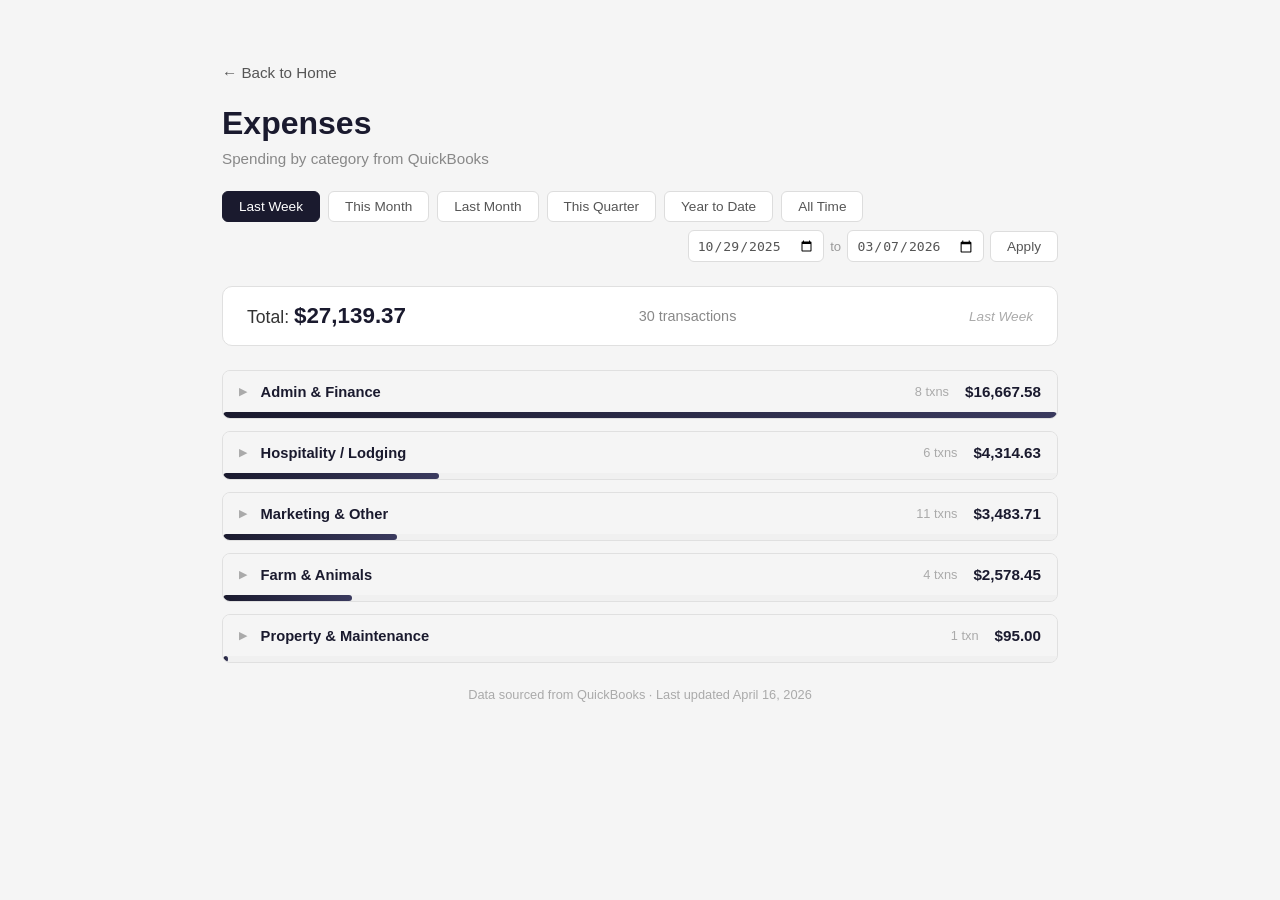
==== commit 126dca77: "Auto-sync QuickBooks expenses - April 16, 2026" ====
--- a/expenses.html
+++ b/expenses.html
@@ -41,7 +41,7 @@
     </div>
 
     <div id="categories"></div>
-    <p class="footer-note">Data sourced from QuickBooks &middot; Last updated April 15, 2026</p>
+    <p class="footer-note">Data sourced from QuickBooks &middot; Last updated April 16, 2026</p>
   </div>
 
   <script>
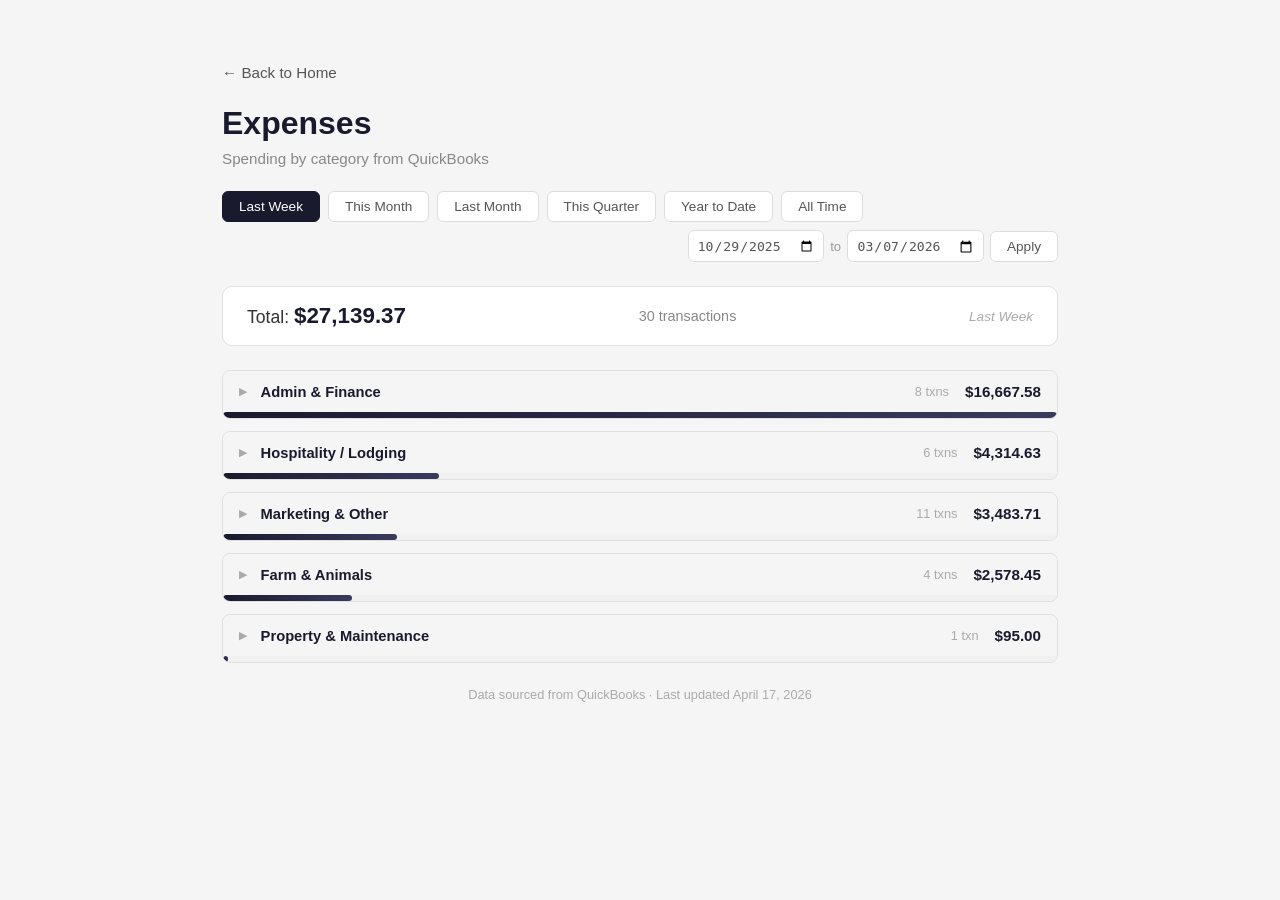
==== commit 0d9d7748: "Auto-sync QuickBooks expenses - April 17, 2026" ====
--- a/expenses.html
+++ b/expenses.html
@@ -41,12 +41,12 @@
     </div>
 
     <div id="categories"></div>
-    <p class="footer-note">Data sourced from QuickBooks &middot; Last updated April 16, 2026</p>
+    <p class="footer-note">Data sourced from QuickBooks &middot; Last updated April 17, 2026</p>
   </div>
 
   <script>
 
-    var DATA = [{"d": "2026-04-12", "c": "Website Expenses", "a": 33.6, "v": "SquareSpace", "g": "Marketing & Other", "id": 0}, {"d": "2026-04-11", "c": "Advertising/Promotional", "a": 245.1, "v": "Facebook", "g": "Marketing & Other", "id": 1}, {"d": "2026-04-11", "c": "Advertising/Promotional", "a": 878, "v": "Facebook", "g": "Marketing & Other", "id": 2}, {"d": "2026-03-31", "c": "Advertising/Promotional", "a": 878, "v": "Facebook", "g": "Marketing & Other", "id": 3}, {"d": "2026-03-29", "c": "Office/General Administrative Expenses", "a": 38, "v": "Intuit", "g": "Admin & Finance", "id": 4}, {"d": "2026-03-28", "c": "Website Expenses", "a": 20, "v": "SquareSpace", "g": "Marketing & Other", "id": 5}, {"d": "2026-03-16", "c": "Animal care  - labor", "a": 1100, "v": "Anne Janelle Frankson", "g": "Farm & Animals", "id": 6}, {"d": "2026-03-14", "c": "Advertising/Promotional", "a": 878, "v": "Facebook", "g": "Marketing & Other", "id": 7}, {"d": "2026-03-13", "c": "Animal care  - labor", "a": 1493.2, "v": "Aidan Ellery Page", "g": "Farm & Animals", "id": 8}, {"d": "2026-03-13", "c": "Animal care  - labor", "a": 1490, "v": "Jace Watanabe", "g": "Farm & Animals", "id": 9}, {"d": "2026-03-13", "c": "Cleaning Services - Labor", "a": 1218.75, "v": "Hall Home - Deanna Hall", "g": "Hospitality / Lodging", "id": 10}, {"d": "2026-03-13", "c": "Highland Farms - Pasture", "a": 600, "v": "Justin Ray", "g": "Farm & Animals", "id": 11}, {"d": "2026-03-13", "c": "Office/General Administrative Expenses", "a": 637.5, "v": "Bailey Dick", "g": "Admin & Finance", "id": 12}, {"d": "2026-03-13", "c": "Cleaning Services - Labor", "a": 527, "v": "Bailey Dick", "g": "Hospitality / Lodging", "id": 13}, {"d": "2026-03-13", "c": "Wedding/Event expenses", "a": 50, "v": "Bailey Dick", "g": "Hospitality / Lodging", "id": 14}, {"d": "2026-03-13", "c": "Wedding/Event expenses", "a": 32, "v": "Welches Mountain Building Supply", "g": "Hospitality / Lodging", "id": 15}, {"d": "2026-03-13", "c": "Wedding/Event expenses", "a": 193.25, "v": "Welches Mountain Building Supply", "g": "Hospitality / Lodging", "id": 16}, {"d": "2026-03-13", "c": "Animal Supplies", "a": 249.86, "v": "Tractor Supply", "g": "Farm & Animals", "id": 17}, {"d": "2026-03-13", "c": "Bank Charges", "a": 6.5, "v": "US Bank", "g": "Admin & Finance", "id": 18}, {"d": "2026-03-12", "c": "Repairs & Maintenance", "a": 1277.49, "v": "Ferguson", "g": "Property & Maintenance", "id": 19}, {"d": "2026-03-12", "c": "Credit Card Processing", "a": 1000, "v": "Chase", "g": "Admin & Finance", "id": 20}, {"d": "2026-03-12", "c": "Office/General Administrative Expenses", "a": 70, "v": "HubSpot", "g": "Admin & Finance", "id": 21}, {"d": "2026-03-12", "c": "Cleaning Essentials", "a": 99.43, "v": "Amazon", "g": "Hospitality / Lodging", "id": 22}, {"d": "2026-03-12", "c": "Wedding/Event expenses", "a": 1436.8, "v": "Lighting.com", "g": "Hospitality / Lodging", "id": 23}, {"d": "2026-03-12", "c": "Website Expenses", "a": 33.6, "v": "SquareSpace", "g": "Marketing & Other", "id": 24}, {"d": "2026-03-11", "c": "Animal care  - labor", "a": 1825, "v": "Daunte Simms", "g": "Farm & Animals", "id": 25}, {"d": "2026-03-11", "c": "Wedding/Event expenses", "a": 16.55, "v": "Welches Mountain Building Supply", "g": "Hospitality / Lodging", "id": 26}, {"d": "2026-03-11", "c": "Auto", "a": 155.56, "v": "76 Gas Stations", "g": "Marketing & Other", "id": 27}, {"d": "2026-03-10", "c": "Highland Farms - Florist", "a": 103.56, "v": "Thea Hafeman", "g": "Other", "id": 28}, {"d": "2026-03-10", "c": "Utilities", "a": 2176.97, "v": "Portland General Electric", "g": "Property & Maintenance", "id": 29}, {"d": "2026-03-09", "c": "Mortgage Payable - Newrez / Shellpoint", "a": 4526.2, "v": "Newrez", "g": "Admin & Finance", "id": 30}, {"d": "2026-03-09", "c": "Wedding/Event expenses", "a": 570.93, "v": "Webstaurant", "g": "Hospitality / Lodging", "id": 31}, {"d": "2026-03-08", "c": "Travel", "a": 122.95, "v": "united airlines", "g": "Marketing & Other", "id": 32}, {"d": "2026-03-08", "c": "Advertising/Promotional", "a": 878, "v": "Facebook", "g": "Marketing & Other", "id": 33}, {"d": "2026-03-07", "c": "Office/General Administrative Expenses", "a": 79.69, "v": "Norma's Basket", "g": "Admin & Finance", "id": 34}, {"d": "2026-03-07", "c": "Advertising/Promotional", "a": 500, "v": "Google", "g": "Marketing & Other", "id": 35}, {"d": "2026-03-06", "c": "Highland Farms Cottage - Supplies", "a": 18.98, "v": "Amazon", "g": "Hospitality / Lodging", "id": 36}, {"d": "2026-03-06", "c": "Highland Farms Cottage - Supplies", "a": 19.69, "v": "Amazon", "g": "Hospitality / Lodging", "id": 37}, {"d": "2026-03-06", "c": "Highland Farms - Hot tubs", "a": 21.99, "v": "Amazon", "g": "Hospitality / Lodging", "id": 38}, {"d": "2026-03-06", "c": "Auto", "a": 31.98, "v": "Amazon", "g": "Marketing & Other", "id": 39}, {"d": "2026-03-06", "c": "Cleaning Services - Hospitality Essentials", "a": 43.98, "v": "Amazon", "g": "Hospitality / Lodging", "id": 40}, {"d": "2026-03-06", "c": "Cleaning Services - Hospitality Essentials", "a": 64.99, "v": "Amazon", "g": "Hospitality / Lodging", "id": 41}, {"d": "2026-03-06", "c": "Animal Supplies", "a": 93.45, "v": "Amazon", "g": "Farm & Animals", "id": 42}, {"d": "2026-03-05", "c": "Livestock Feed", "a": 520, "v": "Hazels Handyman Services", "g": "Farm & Animals", "id": 43}, {"d": "2026-03-05", "c": "Office/General Administrative Expenses", "a": 4750, "v": "Jalene Dick", "g": "Admin & Finance", "id": 44}, {"d": "2026-03-05", "c": "Travel", "a": 307.36, "v": "Chase", "g": "Marketing & Other", "id": 45}, {"d": "2026-03-04", "c": "Office/General Administrative Expenses", "a": 549, "v": "Egbert", "g": "Admin & Finance", "id": 46}, {"d": "2026-03-04", "c": "Animal care  - labor", "a": 200, "v": "Aaron Ballou", "g": "Farm & Animals", "id": 47}, {"d": "2026-03-04", "c": "PAL loan repayment", "a": 3389.37, "v": "Connor McWilliams (deleted)", "g": "Admin & Finance", "id": 48}, {"d": "2026-03-03", "c": "Utilities", "a": 95, "v": "Astound Broadband", "g": "Property & Maintenance", "id": 49}, {"d": "2026-03-03", "c": "Office/General Administrative Expenses", "a": 81, "v": "Canva", "g": "Admin & Finance", "id": 50}, {"d": "2026-03-03", "c": "Wedding/Event expenses", "a": 4145, "v": "Monticello Antique Market", "g": "Hospitality / Lodging", "id": 51}, {"d": "2026-03-03", "c": "Auto", "a": 105.95, "v": "Shell", "g": "Marketing & Other", "id": 52}, {"d": "2026-03-03", "c": "Advertising/Promotional", "a": 20, "v": "Unknown", "g": "Marketing & Other", "id": 53}, {"d": "2026-03-03", "c": "Advertising/Promotional", "a": 878, "v": "Facebook", "g": "Marketing & Other", "id": 54}, {"d": "2026-03-02", "c": "Animal care  - labor", "a": 1765, "v": "Jace Watanabe", "g": "Farm & Animals", "id": 55}, {"d": "2026-03-02", "c": "Advertising/Promotional", "a": 640, "v": "Houghton media", "g": "Marketing & Other", "id": 56}, {"d": "2026-03-02", "c": "Chase Ink", "a": 3890.26, "v": "Chase", "g": "Admin & Finance", "id": 57}, {"d": "2026-03-02", "c": "Auto", "a": 57.92, "v": "Chevron", "g": "Marketing & Other", "id": 58}, {"d": "2026-03-02", "c": "Website Expenses", "a": 564.61, "v": "SquareSpace", "g": "Marketing & Other", "id": 59}, {"d": "2026-03-02", "c": "Chase Ink", "a": 3890.26, "v": "Unknown", "g": "Admin & Finance", "id": 60}, {"d": "2026-03-01", "c": "Office/General Administrative Expenses", "a": 38, "v": "Intuit", "g": "Admin & Finance", "id": 61}, {"d": "2026-03-01", "c": "Advertising/Promotional", "a": 367.43, "v": "Google", "g": "Marketing & Other", "id": 62}, {"d": "2026-03-01", "c": "Advertising/Promotional", "a": 10.46, "v": "Cloudflare", "g": "Marketing & Other", "id": 63}, {"d": "2026-02-28", "c": "Website Expenses", "a": 20, "v": "SquareSpace", "g": "Marketing & Other", "id": 64}, {"d": "2026-02-28", "c": "Website Expenses", "a": 25, "v": "SquareSpace", "g": "Marketing & Other", "id": 65}, {"d": "2026-02-28", "c": "Highland Farms - Hot tubs", "a": 85.91, "v": "Amazon", "g": "Hospitality / Lodging", "id": 66}, {"d": "2026-02-28", "c": "Highland Farms - Hot tubs", "a": 109.98, "v": "Amazon", "g": "Hospitality / Lodging", "id": 67}, {"d": "2026-02-28", "c": "Animal Supplies", "a": 16.96, "v": "Amazon", "g": "Farm & Animals", "id": 68}, {"d": "2026-02-28", "c": "Cleaning Services - Hospitality Essentials", "a": 52.53, "v": "Amazon", "g": "Hospitality / Lodging", "id": 69}, {"d": "2026-02-27", "c": "Advertising/Promotional", "a": 49.44, "v": "Bailey Dick", "g": "Marketing & Other", "id": 70}, {"d": "2026-02-27", "c": "Animal care  - labor", "a": 75, "v": "Daniel Johnson", "g": "Farm & Animals", "id": 71}, {"d": "2026-02-27", "c": "Cleaning Services - Labor", "a": 400, "v": "Hall Home - Deanna Hall", "g": "Hospitality / Lodging", "id": 72}, {"d": "2026-02-27", "c": "Animal care  - labor", "a": 102.5, "v": "Wesley Dick", "g": "Farm & Animals", "id": 73}, {"d": "2026-02-27", "c": "Highland Farms - Pasture", "a": 700, "v": "Justin Ray", "g": "Farm & Animals", "id": 74}, {"d": "2026-02-27", "c": "Cleaning Services - Labor", "a": 1550, "v": "Bailey Dick", "g": "Hospitality / Lodging", "id": 75}, {"d": "2026-02-27", "c": "Animal care  - labor", "a": 2018, "v": "Anne Janelle Frankson", "g": "Farm & Animals", "id": 76}, {"d": "2026-02-27", "c": "Bank Charges", "a": 2.5, "v": "Chase", "g": "Admin & Finance", "id": 77}, {"d": "2026-02-26", "c": "Animal care  - labor", "a": 1120, "v": "Aidan Ellery Page", "g": "Farm & Animals", "id": 78}, {"d": "2026-02-26", "c": "Auto", "a": 58.02, "v": "Chevron", "g": "Marketing & Other", "id": 79}, {"d": "2026-02-26", "c": "Office/General Administrative Expenses", "a": 1, "v": "Canva", "g": "Admin & Finance", "id": 80}, {"d": "2026-02-26", "c": "Advertising/Promotional", "a": 500, "v": "Google", "g": "Marketing & Other", "id": 81}, {"d": "2026-02-26", "c": "Advertising/Promotional", "a": 878, "v": "Facebook", "g": "Marketing & Other", "id": 82}, {"d": "2026-02-25", "c": "Animal care  - labor", "a": 1487.5, "v": "Daunte Simms", "g": "Farm & Animals", "id": 83}, {"d": "2026-02-25", "c": "Livestock Feed", "a": 83.88, "v": "Tractor Supply", "g": "Farm & Animals", "id": 84}, {"d": "2026-02-25", "c": "Highland Farms Lodge - Maintenance", "a": 14.98, "v": "Home Depot", "g": "Property & Maintenance", "id": 85}, {"d": "2026-02-25", "c": "Land Improvements", "a": 132, "v": "Boring Bark", "g": "Property & Maintenance", "id": 86}, {"d": "2026-02-25", "c": "Land Improvements", "a": 132, "v": "Boring Bark", "g": "Property & Maintenance", "id": 87}, {"d": "2026-02-24", "c": "Utilities", "a": 70.89, "v": "Astound Broadband", "g": "Property & Maintenance", "id": 88}, {"d": "2026-02-24", "c": "Meals & Entertainment", "a": 42, "v": "Tollgate Inn", "g": "Marketing & Other", "id": 89}, {"d": "2026-02-23", "c": "Advertising/Promotional", "a": 500, "v": "Google", "g": "Marketing & Other", "id": 90}, {"d": "2026-02-22", "c": "Highland Farms Lodge - Maintenance", "a": 405, "v": "Monticello Antique Market", "g": "Property & Maintenance", "id": 91}, {"d": "2026-02-22", "c": "Auto", "a": 108.84, "v": "Shell", "g": "Marketing & Other", "id": 92}, {"d": "2026-02-22", "c": "Utilities", "a": 82.99, "v": "YoutubeTV", "g": "Property & Maintenance", "id": 93}, {"d": "2026-02-21", "c": "Office/General Administrative Expenses", "a": 19.6, "v": "USPS", "g": "Admin & Finance", "id": 94}, {"d": "2026-02-21", "c": "Meals & Entertainment", "a": 124.8, "v": "Sugarpine Drive-In", "g": "Marketing & Other", "id": 95}, {"d": "2026-02-21", "c": "Advertising/Promotional", "a": 878, "v": "Facebook", "g": "Marketing & Other", "id": 96}, {"d": "2026-02-20", "c": "Repairs & Maintenance", "a": 490, "v": "Hazels Handyman Services", "g": "Property & Maintenance", "id": 97}, {"d": "2026-02-20", "c": "Cleaning Services", "a": 697.45, "v": "Mt. Hood", "g": "Hospitality / Lodging", "id": 98}, {"d": "2026-02-20", "c": "Highland Farms Lodge - Maintenance", "a": 590, "v": "Monticello Antique Market", "g": "Property & Maintenance", "id": 99}, {"d": "2026-02-20", "c": "Office/General Administrative Expenses", "a": 2228, "v": "The Knot Worldwide", "g": "Admin & Finance", "id": 100}, {"d": "2026-02-20", "c": "Advertising/Promotional", "a": 500, "v": "Google", "g": "Marketing & Other", "id": 101}, {"d": "2026-02-20", "c": "Meals & Entertainment", "a": 357.73, "v": "Ringside Steak House", "g": "Marketing & Other", "id": 102}, {"d": "2026-02-20", "c": "Highland Farms Lodge - Maintenance", "a": 245, "v": "Old Portland Hardware", "g": "Property & Maintenance", "id": 103}, {"d": "2026-02-20", "c": "Wedding/Event expenses", "a": 50.33, "v": "Amazon", "g": "Hospitality / Lodging", "id": 104}, {"d": "2026-02-20", "c": "Cleaning Services - Hospitality Essentials", "a": 17.73, "v": "Amazon", "g": "Hospitality / Lodging", "id": 105}, {"d": "2026-02-20", "c": "Animal Supplies", "a": 103.84, "v": "Amazon", "g": "Farm & Animals", "id": 106}, {"d": "2026-02-20", "c": "Repairs & Maintenance", "a": 4788, "v": "Ismael Santos", "g": "Property & Maintenance", "id": 107}, {"d": "2026-02-20", "c": "Advertising/Promotional", "a": 100, "v": "ROAMKTG LLC", "g": "Marketing & Other", "id": 108}, {"d": "2026-02-20", "c": "Advertising/Promotional", "a": 99.5, "v": "ROAMKTG LLC", "g": "Marketing & Other", "id": 109}, {"d": "2026-02-20", "c": "Highland Farms - Hot tubs", "a": 84.5, "v": "Welches Mountain Building Supply", "g": "Hospitality / Lodging", "id": 110}, {"d": "2026-02-20", "c": "Advertising/Promotional", "a": 37.49, "v": "Fred Meyer", "g": "Marketing & Other", "id": 111}, {"d": "2026-02-19", "c": "Animal Processing", "a": 1151.25, "v": "Mt. Angel Meat Company", "g": "Farm & Animals", "id": 112}, {"d": "2026-02-19", "c": "Livestock Feed", "a": 2138, "v": "Jerry - Hay", "g": "Farm & Animals", "id": 113}, {"d": "2026-02-19", "c": "Livestock Feed", "a": 860, "v": "Jerry - Hay", "g": "Farm & Animals", "id": 114}, {"d": "2026-02-19", "c": "Cleaning Essentials", "a": 112.24, "v": "Amazon", "g": "Hospitality / Lodging", "id": 115}, {"d": "2026-02-19", "c": "Cleaning Essentials", "a": 61.64, "v": "Amazon", "g": "Hospitality / Lodging", "id": 116}, {"d": "2026-02-18", "c": "Office/General Administrative Expenses", "a": 96, "v": "Supportuslegal", "g": "Admin & Finance", "id": 117}, {"d": "2026-02-18", "c": "Advertising/Promotional", "a": 2000, "v": "Google", "g": "Marketing & Other", "id": 118}, {"d": "2026-02-18", "c": "Utilities", "a": 1990.01, "v": "Portland General Electric", "g": "Property & Maintenance", "id": 119}, {"d": "2026-02-18", "c": "Advertising/Promotional", "a": 34.07, "v": "Fred Meyer", "g": "Marketing & Other", "id": 120}, {"d": "2026-02-17", "c": "Supplies & Materials", "a": 70, "v": "Justin Ray", "g": "Marketing & Other", "id": 121}, {"d": "2026-02-17", "c": "Highland Reserve - land improvement", "a": 1160, "v": "Justin Ray", "g": "Projects", "id": 122}, {"d": "2026-02-17", "c": "Livestock Feed", "a": 121.37, "v": "Tractor Supply", "g": "Farm & Animals", "id": 123}, {"d": "2026-02-17", "c": "Highland Farms Cottage - Supplies", "a": 55.96, "v": "Amazon", "g": "Hospitality / Lodging", "id": 124}, {"d": "2026-02-16", "c": "Cleaning Essentials", "a": 35.44, "v": "Amazon", "g": "Hospitality / Lodging", "id": 125}, {"d": "2026-02-16", "c": "Highland Farms - Hot tubs", "a": 4.5, "v": "Welches Mountain Building Supply", "g": "Hospitality / Lodging", "id": 126}, {"d": "2026-02-16", "c": "Advertising/Promotional", "a": 850, "v": "Facebook", "g": "Marketing & Other", "id": 127}, {"d": "2026-02-15", "c": "Advertising/Promotional", "a": 650, "v": "Bulldog Brand", "g": "Marketing & Other", "id": 128}, {"d": "2026-02-15", "c": "Land Improvements", "a": 176, "v": "Boring Bark", "g": "Property & Maintenance", "id": 129}, {"d": "2026-02-15", "c": "Auto", "a": 56.44, "v": "Chevron", "g": "Marketing & Other", "id": 130}, {"d": "2026-02-15", "c": "Cleaning Essentials", "a": 28.88, "v": "Amazon", "g": "Hospitality / Lodging", "id": 131}, {"d": "2026-02-15", "c": "Meals & Entertainment", "a": 26.8, "v": "Diva Donuts", "g": "Marketing & Other", "id": 132}, {"d": "2026-02-14", "c": "Land Improvements", "a": 176, "v": "Boring Bark", "g": "Property & Maintenance", "id": 133}, {"d": "2026-02-13", "c": "Repairs & Maintenance", "a": 99.5, "v": "Wesley Dick", "g": "Property & Maintenance", "id": 134}, {"d": "2026-02-13", "c": "Cleaning Services - Labor", "a": 1473, "v": "Bailey Dick", "g": "Hospitality / Lodging", "id": 135}, {"d": "2026-02-13", "c": "Partner's Equity - Connor McWilliams", "a": 2200, "v": "Unknown", "g": "Admin & Finance", "id": 136}, {"d": "2026-02-13", "c": "Land Improvements", "a": 176, "v": "Boring Bark", "g": "Property & Maintenance", "id": 137}, {"d": "2026-02-13", "c": "Cleaning Essentials", "a": 125.08, "v": "Amazon", "g": "Hospitality / Lodging", "id": 138}, {"d": "2026-02-13", "c": "Land Improvements", "a": 132, "v": "Boring Bark", "g": "Property & Maintenance", "id": 139}, {"d": "2026-02-13", "c": "Advertising/Promotional", "a": 44.11, "v": "Fred Meyer", "g": "Marketing & Other", "id": 140}, {"d": "2026-02-13", "c": "Advertising/Promotional", "a": 33.85, "v": "Fred Meyer", "g": "Marketing & Other", "id": 141}, {"d": "2026-02-13", "c": "Bank Charges", "a": 6.5, "v": "US Bank", "g": "Admin & Finance", "id": 142}, {"d": "2026-02-12", "c": "Animal care  - labor", "a": 975, "v": "Jace Watanabe", "g": "Farm & Animals", "id": 143}, {"d": "2026-02-12", "c": "Animal care  - labor", "a": 1200, "v": "Aidan Ellery Page", "g": "Farm & Animals", "id": 144}, {"d": "2026-02-12", "c": "Labor - Tour Education", "a": 1606, "v": "Anne Janelle Frankson", "g": "Tours", "id": 145}, {"d": "2026-02-12", "c": "Cleaning Services - Hospitality Essentials", "a": 239.92, "v": "Amazon", "g": "Hospitality / Lodging", "id": 146}, {"d": "2026-02-12", "c": "Advertising/Promotional", "a": 170, "v": "Handshake", "g": "Marketing & Other", "id": 147}, {"d": "2026-02-12", "c": "Animal Supplies", "a": 17.84, "v": "Amazon", "g": "Farm & Animals", "id": 148}, {"d": "2026-02-12", "c": "Office/General Administrative Expenses", "a": 70, "v": "HubSpot", "g": "Admin & Finance", "id": 149}, {"d": "2026-02-12", "c": "Website Expenses", "a": 32.89, "v": "Unknown", "g": "Marketing & Other", "id": 150}, {"d": "2026-02-12", "c": "Advertising/Promotional", "a": 59.01, "v": "Bi-Mart", "g": "Marketing & Other", "id": 151}, {"d": "2026-02-12", "c": "Advertising/Promotional", "a": 15.5, "v": "Dollar Tree", "g": "Marketing & Other", "id": 152}, {"d": "2026-02-12", "c": "Website Expenses", "a": 33.6, "v": "SquareSpace", "g": "Marketing & Other", "id": 153}, {"d": "2026-02-11", "c": "Animal care  - labor", "a": 2000, "v": "Daunte Simms", "g": "Farm & Animals", "id": 154}, {"d": "2026-02-11", "c": "Pest Control", "a": 150, "v": "Ecoguard pest", "g": "Property & Maintenance", "id": 155}, {"d": "2026-02-11", "c": "Pest Control", "a": 97, "v": "Ecoguard pest", "g": "Property & Maintenance", "id": 156}, {"d": "2026-02-11", "c": "Advertising/Promotional", "a": 3700, "v": "Wav Roam - Mike Young", "g": "Marketing & Other", "id": 157}, {"d": "2026-02-11", "c": "Forest lighting", "a": 159.17, "v": "Costco", "g": "Projects", "id": 158}, {"d": "2026-02-11", "c": "Advertising/Promotional", "a": 30.98, "v": "Facebook", "g": "Marketing & Other", "id": 159}, {"d": "2026-02-09", "c": "Mortgage Payable - Newrez / Shellpoint", "a": 4526.2, "v": "Newrez", "g": "Admin & Finance", "id": 160}, {"d": "2026-02-09", "c": "Office/General Administrative Expenses", "a": 58.8, "v": "USPS", "g": "Admin & Finance", "id": 161}, {"d": "2026-02-08", "c": "Advertising/Promotional", "a": 340.84, "v": "Fred Meyer", "g": "Marketing & Other", "id": 162}, {"d": "2026-02-08", "c": "Highland Farms - Hot tubs", "a": 29.99, "v": "Welches Mountain Building Supply", "g": "Hospitality / Lodging", "id": 163}, {"d": "2026-02-08", "c": "Auto", "a": 43.2, "v": "76 Gas Stations", "g": "Marketing & Other", "id": 164}, {"d": "2026-02-08", "c": "Advertising/Promotional", "a": 3, "v": "Fred Meyer", "g": "Marketing & Other", "id": 165}, {"d": "2026-02-07", "c": "Barn Supplies", "a": 38.91, "v": "Amazon", "g": "Farm & Animals", "id": 166}, {"d": "2026-02-06", "c": "Cleaning Essentials", "a": 33.29, "v": "Amazon", "g": "Hospitality / Lodging", "id": 167}, {"d": "2026-02-06", "c": "Barn Supplies", "a": 48.06, "v": "Amazon", "g": "Farm & Animals", "id": 168}, {"d": "2026-02-05", "c": "Wedding/Event expenses", "a": 1400, "v": "Centralia Fur and Hardware", "g": "Hospitality / Lodging", "id": 169}, {"d": "2026-02-05", "c": "Meals & Entertainment", "a": 33.2, "v": "Wilcox and Fleg", "g": "Marketing & Other", "id": 170}, {"d": "2026-02-05", "c": "Auto", "a": 67.39, "v": "Chevron", "g": "Marketing & Other", "id": 171}, {"d": "2026-02-04", "c": "Highland Farms - Front Gate", "a": 850, "v": "Cornerstone Fencing", "g": "Projects", "id": 172}, {"d": "2026-02-04", "c": "Highland Farms - Hot tubs", "a": 25, "v": "Welches Mountain Building Supply", "g": "Hospitality / Lodging", "id": 173}, {"d": "2026-02-04", "c": "Auto", "a": 18.42, "v": "76 Gas Stations", "g": "Marketing & Other", "id": 174}, {"d": "2026-02-04", "c": "Auto", "a": 17.52, "v": "76 Gas Stations", "g": "Marketing & Other", "id": 175}, {"d": "2026-02-03", "c": "Animal care  - labor", "a": 1734.33, "v": "Anne Janelle Frankson", "g": "Farm & Animals", "id": 176}, {"d": "2026-02-03", "c": "Transient Occupancy Tax", "a": 362.45, "v": "Clackamas County", "g": "Hospitality / Lodging", "id": 177}, {"d": "2026-02-03", "c": "Transient Occupancy Tax", "a": 99.97, "v": "Clackamas County", "g": "Hospitality / Lodging", "id": 178}, {"d": "2026-02-03", "c": "Transient Occupancy Tax", "a": 10.11, "v": "Clackamas County Transit", "g": "Hospitality / Lodging", "id": 179}, {"d": "2026-02-03", "c": "Transient Occupancy Tax", "a": 2.79, "v": "Clackamas County", "g": "Hospitality / Lodging", "id": 180}, {"d": "2026-02-03", "c": "Highland Farms - Cow Craving", "a": 800, "v": "Stumptown Carving", "g": "Projects", "id": 181}, {"d": "2026-02-02", "c": "Repairs & Maintenance", "a": 1850, "v": "Hazels Handyman Services", "g": "Property & Maintenance", "id": 182}, {"d": "2026-02-02", "c": "Forest lighting", "a": 260.7, "v": "Daniel Johnson", "g": "Projects", "id": 183}, {"d": "2026-02-02", "c": "Advertising/Promotional", "a": 49.94, "v": "Fred Meyer", "g": "Marketing & Other", "id": 184}, {"d": "2026-02-02", "c": "Auto", "a": 45, "v": "Chevron", "g": "Marketing & Other", "id": 185}, {"d": "2026-02-02", "c": "Website Expenses", "a": 2.44, "v": "SquareSpace", "g": "Marketing & Other", "id": 186}, {"d": "2026-02-02", "c": "Advertising/Promotional", "a": 770, "v": "Facebook", "g": "Marketing & Other", "id": 187}, {"d": "2026-02-01", "c": "Advertising/Promotional", "a": 167.65, "v": "Google", "g": "Marketing & Other", "id": 188}, {"d": "2026-02-01", "c": "Advertising/Promotional", "a": 18.5, "v": "Unknown", "g": "Marketing & Other", "id": 189}, {"d": "2026-02-01", "c": "Auto", "a": 107.43, "v": "Chevron", "g": "Marketing & Other", "id": 190}, {"d": "2026-02-01", "c": "Meals & Entertainment", "a": 111, "v": "Zien Hong Restaurant", "g": "Marketing & Other", "id": 191}, {"d": "2026-02-01", "c": "Advertising/Promotional", "a": 49.42, "v": "Indeed", "g": "Marketing & Other", "id": 192}, {"d": "2026-02-01", "c": "Advertising/Promotional", "a": 16.13, "v": "HubSpot", "g": "Marketing & Other", "id": 193}, {"d": "2026-02-01", "c": "Advertising/Promotional", "a": 15, "v": "Oregon Convention Center", "g": "Marketing & Other", "id": 194}, {"d": "2026-01-31", "c": "Meals & Entertainment", "a": 159.6, "v": "The Fireside", "g": "Marketing & Other", "id": 195}, {"d": "2026-01-31", "c": "Advertising/Promotional", "a": 194.75, "v": "Moo", "g": "Marketing & Other", "id": 196}, {"d": "2026-01-31", "c": "Advertising/Promotional", "a": 22, "v": "Unknown", "g": "Marketing & Other", "id": 197}, {"d": "2026-01-31", "c": "Utilities", "a": 95, "v": "Astound Broadband", "g": "Property & Maintenance", "id": 198}, {"d": "2026-01-31", "c": "Website Expenses", "a": 25, "v": "SquareSpace", "g": "Marketing & Other", "id": 199}, {"d": "2026-01-30", "c": "Forest lighting", "a": 258.53, "v": "Wesley Dick", "g": "Projects", "id": 200}, {"d": "2026-01-30", "c": "Advertising/Promotional", "a": 500, "v": "Google", "g": "Marketing & Other", "id": 201}, {"d": "2026-01-30", "c": "Cleaning Services - Hospitality Essentials", "a": 46.46, "v": "Amazon", "g": "Hospitality / Lodging", "id": 202}, {"d": "2026-01-30", "c": "Cleaning Services - Hospitality Essentials", "a": 45.81, "v": "Amazon", "g": "Hospitality / Lodging", "id": 203}, {"d": "2026-01-30", "c": "Wedding/Event expenses", "a": 124.47, "v": "Unknown", "g": "Hospitality / Lodging", "id": 204}, {"d": "2026-01-30", "c": "Auto", "a": 103.45, "v": "Shell", "g": "Marketing & Other", "id": 205}, {"d": "2026-01-30", "c": "Auto", "a": 27.96, "v": "Fred Meyer", "g": "Marketing & Other", "id": 206}, {"d": "2026-01-30", "c": "Highland Farms - Hot tubs", "a": 216.2, "v": "The Pool & Spa House", "g": "Hospitality / Lodging", "id": 207}, {"d": "2026-01-29", "c": "Animal care  - labor", "a": 526, "v": "Aidan Ellery Page", "g": "Farm & Animals", "id": 208}, {"d": "2026-01-29", "c": "Office/General Administrative Expenses", "a": 38, "v": "Intuit", "g": "Admin & Finance", "id": 209}, {"d": "2026-01-28", "c": "Office/General Administrative Expenses", "a": 2128.26, "v": "Hospitality, Inc.", "g": "Admin & Finance", "id": 210}, {"d": "2026-01-28", "c": "Animal care  - labor", "a": 1300, "v": "Daunte Simms", "g": "Farm & Animals", "id": 211}, {"d": "2026-01-28", "c": "Livestock Feed", "a": 243.9, "v": "Tractor Supply", "g": "Farm & Animals", "id": 212}, {"d": "2026-01-28", "c": "Meals & Entertainment", "a": 18, "v": "All Blue Poke", "g": "Marketing & Other", "id": 213}, {"d": "2026-01-28", "c": "Advertising/Promotional", "a": 745, "v": "Facebook", "g": "Marketing & Other", "id": 214}, {"d": "2026-01-28", "c": "Website Expenses", "a": 20, "v": "SquareSpace", "g": "Marketing & Other", "id": 215}, {"d": "2026-01-27", "c": "Highland Farms - Pasture", "a": 725, "v": "Nick Hock", "g": "Farm & Animals", "id": 216}, {"d": "2026-01-27", "c": "Highland Farms - Pasture", "a": 200, "v": "Nick Hock", "g": "Farm & Animals", "id": 217}, {"d": "2026-01-27", "c": "Advertising/Promotional", "a": 500, "v": "Google", "g": "Marketing & Other", "id": 218}, {"d": "2026-01-27", "c": "Farm Store Expenses", "a": 165, "v": "Knotty Nice", "g": "Tours", "id": 219}, {"d": "2026-01-27", "c": "Auto", "a": 60, "v": "76 Gas Stations", "g": "Marketing & Other", "id": 220}, {"d": "2026-01-27", "c": "Advertising/Promotional", "a": 74.81, "v": "Fred Meyer", "g": "Marketing & Other", "id": 221}, {"d": "2026-01-26", "c": "Utilities", "a": 70.89, "v": "Astound Broadband", "g": "Property & Maintenance", "id": 222}, {"d": "2026-01-26", "c": "Meals & Entertainment", "a": 25.4, "v": "Coffee Brewsters", "g": "Marketing & Other", "id": 223}, {"d": "2026-01-25", "c": "Office/General Administrative Expenses", "a": 39.2, "v": "Unknown", "g": "Admin & Finance", "id": 224}, {"d": "2026-01-25", "c": "Cleaning Services - Labor", "a": 280, "v": "Jeremy Jones", "g": "Hospitality / Lodging", "id": 225}, {"d": "2026-01-24", "c": "Farm Store Expenses", "a": 259.9, "v": "Amazon", "g": "Tours", "id": 226}, {"d": "2026-01-24", "c": "Cleaning Services - Hospitality Essentials", "a": 38.83, "v": "Amazon", "g": "Hospitality / Lodging", "id": 227}, {"d": "2026-01-24", "c": "Highland Farms Cottage - Maintenance", "a": 48.15, "v": "Amazon", "g": "Hospitality / Lodging", "id": 228}, {"d": "2026-01-24", "c": "Advertising/Promotional", "a": 500, "v": "Google", "g": "Marketing & Other", "id": 229}, {"d": "2026-01-24", "c": "Advertising/Promotional", "a": 721, "v": "Facebook", "g": "Marketing & Other", "id": 230}, {"d": "2026-01-23", "c": "Meals & Entertainment", "a": 889.38, "v": "OX", "g": "Marketing & Other", "id": 231}, {"d": "2026-01-23", "c": "Cleaning Services - Labor", "a": 1065, "v": "Bailey Dick", "g": "Hospitality / Lodging", "id": 232}, {"d": "2026-01-22", "c": "Utilities", "a": 82.99, "v": "YoutubeTV", "g": "Property & Maintenance", "id": 233}, {"d": "2026-01-21", "c": "Office/General Administrative Expenses", "a": 200, "v": "BookedIQ", "g": "Admin & Finance", "id": 234}, {"d": "2026-01-21", "c": "Auto", "a": 107.38, "v": "Shell", "g": "Marketing & Other", "id": 235}, {"d": "2026-01-21", "c": "Advertising/Promotional", "a": 500, "v": "Google", "g": "Marketing & Other", "id": 236}, {"d": "2026-01-21", "c": "Auto", "a": 40, "v": "Chevron", "g": "Marketing & Other", "id": 237}, {"d": "2026-01-21", "c": "Advertising/Promotional", "a": 179.99, "v": "Facebook", "g": "Marketing & Other", "id": 238}, {"d": "2026-01-20", "c": "Cleaning Services - Hospitality Essentials", "a": 85.49, "v": "Amazon", "g": "Hospitality / Lodging", "id": 239}, {"d": "2026-01-20", "c": "Office/General Administrative Expenses", "a": 2228, "v": "The Knot Worldwide", "g": "Admin & Finance", "id": 240}, {"d": "2026-01-20", "c": "Cleaning Services - Hospitality Essentials", "a": 68.86, "v": "Amazon", "g": "Hospitality / Lodging", "id": 241}, {"d": "2026-01-20", "c": "Land Improvements", "a": 274, "v": "Daniel Johnson", "g": "Property & Maintenance", "id": 242}, {"d": "2026-01-20", "c": "Auto", "a": 70.7, "v": "Chevron", "g": "Marketing & Other", "id": 243}, {"d": "2026-01-19", "c": "Advertising/Promotional", "a": 1237.5, "v": "Wav Roam - Mike Young", "g": "Marketing & Other", "id": 244}, {"d": "2026-01-18", "c": "Bank Charges", "a": 40, "v": "Unknown", "g": "Admin & Finance", "id": 245}, {"d": "2026-01-18", "c": "Advertising/Promotional", "a": 500, "v": "Google", "g": "Marketing & Other", "id": 246}, {"d": "2026-01-18", "c": "Animal care  - labor", "a": 1512.5, "v": "Daunte Simms", "g": "Farm & Animals", "id": 247}, {"d": "2026-01-18", "c": "Advertising/Promotional", "a": 697, "v": "Facebook", "g": "Marketing & Other", "id": 248}, {"d": "2026-01-16", "c": "Labor - Tour Education", "a": 1370, "v": "Anne Janelle Frankson", "g": "Tours", "id": 249}, {"d": "2026-01-15", "c": "Office/General Administrative Expenses", "a": 205.75, "v": "Moo", "g": "Admin & Finance", "id": 250}, {"d": "2026-01-15", "c": "Travel", "a": 60, "v": "Portland International Airport Parking", "g": "Marketing & Other", "id": 251}, {"d": "2026-01-15", "c": "Advertising/Promotional", "a": 500, "v": "Google", "g": "Marketing & Other", "id": 252}, {"d": "2026-01-15", "c": "Repairs & Maintenance", "a": 20.07, "v": "Ace Hardware", "g": "Property & Maintenance", "id": 253}, {"d": "2026-01-15", "c": "Repairs & Maintenance", "a": 41.97, "v": "Camping World", "g": "Property & Maintenance", "id": 254}, {"d": "2026-01-15", "c": "Highland Farms Lodge - Maintenance", "a": 373.94, "v": "Home Depot", "g": "Property & Maintenance", "id": 255}, {"d": "2026-01-15", "c": "Bank Charges", "a": 6.5, "v": "US Bank", "g": "Admin & Finance", "id": 256}, {"d": "2026-01-14", "c": "Animal care  - labor", "a": 815, "v": "Anne Janelle Frankson", "g": "Farm & Animals", "id": 257}, {"d": "2026-01-14", "c": "Insurance", "a": 17542.74, "v": "American Family Ins", "g": "Admin & Finance", "id": 258}, {"d": "2026-01-14", "c": "Forest lighting", "a": 519.82, "v": "Costco", "g": "Projects", "id": 259}, {"d": "2026-01-13", "c": "Bank Charges", "a": 36, "v": "Unknown", "g": "Admin & Finance", "id": 260}, {"d": "2026-01-13", "c": "Livestock Feed", "a": 249.47, "v": "Hazels Handyman Services", "g": "Farm & Animals", "id": 261}, {"d": "2026-01-13", "c": "Highland Farms - Hot tubs", "a": 810, "v": "Hazels Handyman Services", "g": "Hospitality / Lodging", "id": 262}, {"d": "2026-01-13", "c": "Land Improvements", "a": 850, "v": "Wesley Dick", "g": "Property & Maintenance", "id": 263}, {"d": "2026-01-13", "c": "Highland Farms Lodge - Maintenance", "a": 36.5, "v": "Welches Mountain Building Supply", "g": "Property & Maintenance", "id": 264}, {"d": "2026-01-12", "c": "Office/General Administrative Expenses", "a": 20, "v": "Unknown", "g": "Admin & Finance", "id": 265}, {"d": "2026-01-12", "c": "Website Expenses", "a": 29.99, "v": "Unknown", "g": "Marketing & Other", "id": 266}, {"d": "2026-01-12", "c": "Office/General Administrative Expenses", "a": 45, "v": "Craigslist", "g": "Admin & Finance", "id": 267}, {"d": "2026-01-12", "c": "Advertising/Promotional", "a": 500, "v": "Google", "g": "Marketing & Other", "id": 268}, {"d": "2026-01-12", "c": "Utilities", "a": 1683.42, "v": "Portland General Electric", "g": "Property & Maintenance", "id": 269}, {"d": "2026-01-12", "c": "Land Improvements", "a": 1075, "v": "Nate Strand", "g": "Property & Maintenance", "id": 270}, {"d": "2026-01-12", "c": "Livestock Feed", "a": 2140, "v": "Jerry - Hay", "g": "Farm & Animals", "id": 271}, {"d": "2026-01-12", "c": "Auto", "a": 28.84, "v": "76 Gas Stations", "g": "Marketing & Other", "id": 272}, {"d": "2026-01-12", "c": "Website Expenses", "a": 25.2, "v": "SquareSpace", "g": "Marketing & Other", "id": 273}, {"d": "2026-01-11", "c": "Auto", "a": 91.98, "v": "Zips Aw Direct", "g": "Marketing & Other", "id": 274}, {"d": "2026-01-11", "c": "Auto", "a": 335.23, "v": "O'Reilly", "g": "Marketing & Other", "id": 275}, {"d": "2026-01-11", "c": "Advertising/Promotional", "a": 612.58, "v": "Facebook", "g": "Marketing & Other", "id": 276}, {"d": "2026-01-10", "c": "Advertising/Promotional", "a": 500, "v": "Google", "g": "Marketing & Other", "id": 277}, {"d": "2026-01-08", "c": "Auto", "a": 90.25, "v": "76 Gas Stations", "g": "Marketing & Other", "id": 278}, {"d": "2026-01-08", "c": "Land Improvements", "a": 331.47, "v": "Daniel Johnson", "g": "Property & Maintenance", "id": 279}, {"d": "2026-01-08", "c": "Cleaning Services - Labor", "a": 1077.5, "v": "Bailey Dick", "g": "Hospitality / Lodging", "id": 280}, {"d": "2026-01-08", "c": "Repairs & Maintenance", "a": 7258, "v": "Ismael Santos", "g": "Property & Maintenance", "id": 281}, {"d": "2026-01-07", "c": "Mortgage Payable - Newrez / Shellpoint", "a": 4676.67, "v": "Newrez", "g": "Admin & Finance", "id": 282}, {"d": "2026-01-06", "c": "Farm Store Expenses", "a": 163.81, "v": "Amazon", "g": "Tours", "id": 283}, {"d": "2026-01-06", "c": "Highland Farms Cottage - Supplies", "a": 179.94, "v": "Amazon", "g": "Hospitality / Lodging", "id": 284}, {"d": "2026-01-06", "c": "Advertising/Promotional", "a": 500, "v": "Google", "g": "Marketing & Other", "id": 285}, {"d": "2026-01-06", "c": "Forest lighting", "a": 411.35, "v": "Costco", "g": "Projects", "id": 286}, {"d": "2026-01-05", "c": "Website Expenses", "a": 100, "v": "ROAMKTG LLC", "g": "Marketing & Other", "id": 287}, {"d": "2026-01-05", "c": "Advertising/Promotional", "a": 99.5, "v": "ROAMKTG LLC", "g": "Marketing & Other", "id": 288}, {"d": "2026-01-05", "c": "Advertising/Promotional", "a": 100, "v": "Wave", "g": "Marketing & Other", "id": 289}, {"d": "2026-01-04", "c": "Advertising/Promotional", "a": 165.75, "v": "Skyway Bar Grill", "g": "Marketing & Other", "id": 290}, {"d": "2026-01-04", "c": "Auto", "a": 17.76, "v": "76 Gas Stations", "g": "Marketing & Other", "id": 291}, {"d": "2026-01-03", "c": "Cleaning Services - Hospitality Essentials", "a": 33.29, "v": "Amazon", "g": "Hospitality / Lodging", "id": 292}, {"d": "2026-01-03", "c": "Cleaning Services - Hospitality Essentials", "a": 40.79, "v": "Amazon", "g": "Hospitality / Lodging", "id": 293}, {"d": "2026-01-03", "c": "Advertising/Promotional", "a": 500, "v": "Google", "g": "Marketing & Other", "id": 294}, {"d": "2026-01-03", "c": "Utilities", "a": 200, "v": "Unknown", "g": "Property & Maintenance", "id": 295}, {"d": "2026-01-02", "c": "Travel", "a": 28, "v": "American Airlines", "g": "Marketing & Other", "id": 296}, {"d": "2026-01-01", "c": "Advertising/Promotional", "a": 150.85, "v": "Google", "g": "Marketing & Other", "id": 297}, {"d": "2025-12-31", "c": "Labor - Tour Education", "a": 1975, "v": "Daunte Simms", "g": "Tours", "id": 298}, {"d": "2025-12-31", "c": "Auto", "a": 1184.73, "v": "Bill's Automotive Repair Inc.", "g": "Marketing & Other", "id": 299}, {"d": "2025-12-31", "c": "Utilities", "a": 95, "v": "Astound Broadband", "g": "Property & Maintenance", "id": 300}, {"d": "2025-12-31", "c": "Bank Charges", "a": 0.4, "v": "Unknown", "g": "Admin & Finance", "id": 301}, {"d": "2025-12-31", "c": "Website Expenses", "a": 25, "v": "SquareSpace", "g": "Marketing & Other", "id": 302}, {"d": "2025-12-30", "c": "Farm Store Expenses", "a": 205.5, "v": "Amazon", "g": "Tours", "id": 303}, {"d": "2025-12-30", "c": "Repairs & Maintenance", "a": 137.45, "v": "Amazon", "g": "Property & Maintenance", "id": 304}, {"d": "2025-12-30", "c": "Highland Farms Lodge - Maintenance", "a": 137.45, "v": "Amazon", "g": "Property & Maintenance", "id": 305}, {"d": "2025-12-30", "c": "Advertising/Promotional", "a": 500, "v": "Google", "g": "Marketing & Other", "id": 306}, {"d": "2025-12-30", "c": "Animal care  - labor", "a": 660, "v": "Anne Janelle Frankson", "g": "Farm & Animals", "id": 307}, {"d": "2025-12-29", "c": "Office/General Administrative Expenses", "a": 38, "v": "Intuit", "g": "Admin & Finance", "id": 308}, {"d": "2025-12-28", "c": "Spa - Installation", "a": 106.96, "v": "Amazon", "g": "Projects", "id": 309}, {"d": "2025-12-28", "c": "Advertising/Promotional", "a": 500, "v": "Google", "g": "Marketing & Other", "id": 310}, {"d": "2025-12-28", "c": "Website Expenses", "a": 20, "v": "SquareSpace", "g": "Marketing & Other", "id": 311}, {"d": "2025-12-26", "c": "Advertising/Promotional", "a": 500, "v": "Google", "g": "Marketing & Other", "id": 312}, {"d": "2025-12-26", "c": "Utilities", "a": 550.43, "v": "Bliss Sanitary", "g": "Property & Maintenance", "id": 313}, {"d": "2025-12-26", "c": "Office/General Administrative Expenses", "a": 45, "v": "Craigslist", "g": "Admin & Finance", "id": 314}, {"d": "2025-12-24", "c": "Farm Store Expenses", "a": 274.9, "v": "Amazon", "g": "Tours", "id": 315}, {"d": "2025-12-24", "c": "Utilities", "a": 70.89, "v": "Astound Broadband", "g": "Property & Maintenance", "id": 316}, {"d": "2025-12-23", "c": "Office/General Administrative Expenses", "a": 29.45, "v": "USPS", "g": "Admin & Finance", "id": 317}, {"d": "2025-12-23", "c": "Advertising/Promotional", "a": 500, "v": "Google", "g": "Marketing & Other", "id": 318}, {"d": "2025-12-22", "c": "Auto", "a": 64.61, "v": "Shell", "g": "Marketing & Other", "id": 319}, {"d": "2025-12-22", "c": "Utilities", "a": 82.99, "v": "YoutubeTV", "g": "Property & Maintenance", "id": 320}, {"d": "2025-12-21", "c": "Advertising/Promotional", "a": 28.87, "v": "Facebook", "g": "Marketing & Other", "id": 321}, {"d": "2025-12-20", "c": "Repairs & Maintenance", "a": 98, "v": "Sandy Chain Saw & Mower", "g": "Property & Maintenance", "id": 322}, {"d": "2025-12-20", "c": "Repairs & Maintenance", "a": 14.2, "v": "Space Age", "g": "Property & Maintenance", "id": 323}, {"d": "2025-12-19", "c": "Farm Store Expenses", "a": 274.9, "v": "Amazon", "g": "Tours", "id": 324}, {"d": "2025-12-19", "c": "Auto", "a": 9.21, "v": "Space Age", "g": "Marketing & Other", "id": 325}, {"d": "2025-12-19", "c": "Auto", "a": 100, "v": "Space Age", "g": "Marketing & Other", "id": 326}, {"d": "2025-12-19", "c": "Office/General Administrative Expenses", "a": 19.2, "v": "USPS", "g": "Admin & Finance", "id": 327}, {"d": "2025-12-19", "c": "Auto", "a": 205.32, "v": "Jiffy Lube", "g": "Marketing & Other", "id": 328}, {"d": "2025-12-19", "c": "Highland Farms - Tiny house", "a": 113.13, "v": "Hazels Handyman Services", "g": "Hospitality / Lodging", "id": 329}, {"d": "2025-12-19", "c": "Labor - Tour Education", "a": 252.08, "v": "Bailey Dick", "g": "Tours", "id": 330}, {"d": "2025-12-19", "c": "Advertising/Promotional", "a": 332, "v": "Daniel Johnson", "g": "Marketing & Other", "id": 331}, {"d": "2025-12-19", "c": "Animal care  - labor", "a": 580, "v": "Karlee Cole", "g": "Farm & Animals", "id": 332}, {"d": "2025-12-19", "c": "Cleaning Services - Labor", "a": 1175, "v": "Bailey Dick", "g": "Hospitality / Lodging", "id": 333}, {"d": "2025-12-19", "c": "Repairs & Maintenance", "a": 1980, "v": "Hazels Handyman Services", "g": "Property & Maintenance", "id": 334}, {"d": "2025-12-19", "c": "Advertising/Promotional", "a": 10000, "v": "Wav Roam - Mike Young", "g": "Marketing & Other", "id": 335}, {"d": "2025-12-19", "c": "Animal Supplies", "a": 280, "v": "Clarks Forest Products", "g": "Farm & Animals", "id": 336}, {"d": "2025-12-19", "c": "Highland Reserve - land improvement", "a": 2146.13, "v": "Unknown", "g": "Projects", "id": 337}, {"d": "2025-12-19", "c": "Advertising/Promotional", "a": 174, "v": "Facebook", "g": "Marketing & Other", "id": 338}, {"d": "2025-12-18", "c": "Spa - Installation", "a": 1414.75, "v": "Parr Lumber Company", "g": "Projects", "id": 339}, {"d": "2025-12-18", "c": "Auto", "a": 241.91, "v": "Les Schwab Tires", "g": "Marketing & Other", "id": 340}, {"d": "2025-12-18", "c": "Land Improvements", "a": 77, "v": "Welches Mountain Building Supply", "g": "Property & Maintenance", "id": 341}, {"d": "2025-12-18", "c": "Auto", "a": 77.14, "v": "Space Age", "g": "Marketing & Other", "id": 342}, {"d": "2025-12-18", "c": "Auto", "a": 77.66, "v": "Space Age", "g": "Marketing & Other", "id": 343}, {"d": "2025-12-17", "c": "Auto", "a": 31.1, "v": "Chevron", "g": "Marketing & Other", "id": 344}, {"d": "2025-12-17", "c": "Auto", "a": 50.5, "v": "Chevron", "g": "Marketing & Other", "id": 345}, {"d": "2025-12-17", "c": "Advertising/Promotional", "a": 875, "v": "Wesley Dick", "g": "Marketing & Other", "id": 346}, {"d": "2025-12-16", "c": "Meals & Entertainment", "a": 57.04, "v": "Eb brunch after dark", "g": "Marketing & Other", "id": 347}, {"d": "2025-12-16", "c": "Transient Occupancy Tax", "a": 3.85, "v": "Clackamas County", "g": "Hospitality / Lodging", "id": 348}, {"d": "2025-12-16", "c": "Transient Occupancy Tax", "a": 7.62, "v": "Clackamas County", "g": "Hospitality / Lodging", "id": 349}, {"d": "2025-12-16", "c": "Transient Occupancy Tax", "a": 18.53, "v": "Clackamas County", "g": "Hospitality / Lodging", "id": 350}, {"d": "2025-12-16", "c": "Office/General Administrative Expenses", "a": 19.2, "v": "USPS", "g": "Admin & Finance", "id": 351}, {"d": "2025-12-16", "c": "Transient Occupancy Tax", "a": 40.7, "v": "Clackamas County", "g": "Hospitality / Lodging", "id": 352}, {"d": "2025-12-16", "c": "Transient Occupancy Tax", "a": 137.91, "v": "Clackamas County", "g": "Hospitality / Lodging", "id": 353}, {"d": "2025-12-16", "c": "Transient Occupancy Tax", "a": 272.96, "v": "Clackamas County", "g": "Hospitality / Lodging", "id": 354}, {"d": "2025-12-16", "c": "Advertising/Promotional", "a": 500, "v": "Portland Wedding Show", "g": "Marketing & Other", "id": 355}, {"d": "2025-12-16", "c": "Auto", "a": 62.33, "v": "Chevron", "g": "Marketing & Other", "id": 356}, {"d": "2025-12-15", "c": "Utilities", "a": 135.73, "v": "Unknown", "g": "Property & Maintenance", "id": 357}, {"d": "2025-12-15", "c": "Cleaning Services - Hospitality Essentials", "a": 18.7, "v": "Amazon", "g": "Hospitality / Lodging", "id": 358}, {"d": "2025-12-15", "c": "Office/General Administrative Expenses", "a": 19.2, "v": "USPS", "g": "Admin & Finance", "id": 359}, {"d": "2025-12-15", "c": "Cleaning Services - Hospitality Essentials", "a": 19.64, "v": "Amazon", "g": "Hospitality / Lodging", "id": 360}, {"d": "2025-12-15", "c": "Cleaning Services - Hospitality Essentials", "a": 64.58, "v": "Amazon", "g": "Hospitality / Lodging", "id": 361}, {"d": "2025-12-15", "c": "Highland Farms - Hot tubs", "a": 84.98, "v": "The Pool & Spa House", "g": "Hospitality / Lodging", "id": 362}, {"d": "2025-12-15", "c": "Labor - Farm Hand", "a": 4500, "v": "Brett O'Neil", "g": "Farm & Animals", "id": 363}, {"d": "2025-12-14", "c": "Cleaning Services - Hospitality Essentials", "a": 102.24, "v": "Amazon", "g": "Hospitality / Lodging", "id": 364}, {"d": "2025-12-14", "c": "Auto", "a": 114.57, "v": "Shell", "g": "Marketing & Other", "id": 365}, {"d": "2025-12-14", "c": "Partner's Equity - Connor McWilliams", "a": 4917.22, "v": "Connor McWilliams (deleted)", "g": "Admin & Finance", "id": 366}, {"d": "2025-12-14", "c": "Livestock Feed", "a": 85.96, "v": "Tractor Supply", "g": "Farm & Animals", "id": 367}, {"d": "2025-12-14", "c": "Animal care  - labor", "a": 957, "v": "Tovah Adams", "g": "Farm & Animals", "id": 368}, {"d": "2025-12-13", "c": "Office/General Administrative Expenses", "a": 57.6, "v": "USPS", "g": "Admin & Finance", "id": 369}, {"d": "2025-12-13", "c": "Advertising/Promotional", "a": 126.67, "v": "El Burro Loco", "g": "Marketing & Other", "id": 370}, {"d": "2025-12-12", "c": "Office/General Administrative Expenses", "a": 20, "v": "Unknown", "g": "Admin & Finance", "id": 371}, {"d": "2025-12-12", "c": "Website Expenses", "a": 29.99, "v": "Unknown", "g": "Marketing & Other", "id": 372}, {"d": "2025-12-12", "c": "Advertising/Promotional", "a": 163, "v": "Facebook", "g": "Marketing & Other", "id": 373}, {"d": "2025-12-12", "c": "Bank Charges", "a": 6.5, "v": "US Bank", "g": "Admin & Finance", "id": 374}, {"d": "2025-12-12", "c": "Website Expenses", "a": 25.2, "v": "SquareSpace", "g": "Marketing & Other", "id": 375}, {"d": "2025-12-11", "c": "Auto", "a": 16.15, "v": "Brightwood", "g": "Marketing & Other", "id": 376}, {"d": "2025-12-11", "c": "Auto", "a": 53.8, "v": "Chevron", "g": "Marketing & Other", "id": 377}, {"d": "2025-12-11", "c": "Advertising/Promotional", "a": 122.06, "v": "Fred Meyer", "g": "Marketing & Other", "id": 378}, {"d": "2025-12-11", "c": "Advertising/Promotional", "a": 9004.56, "v": "164 Investments LLC", "g": "Marketing & Other", "id": 379}, {"d": "2025-12-11", "c": "Advertising/Promotional", "a": 3135.34, "v": "164 Investments LLC", "g": "Marketing & Other", "id": 380}, {"d": "2025-12-11", "c": "Advertising/Promotional", "a": 6822.79, "v": "164 Investments LLC", "g": "Marketing & Other", "id": 381}, {"d": "2025-12-10", "c": "Highland Farms Lodge - Maintenance", "a": 94, "v": "Welches Mountain Building Supply", "g": "Property & Maintenance", "id": 382}, {"d": "2025-12-10", "c": "Auto", "a": 50.73, "v": "xx Spatco Welches", "g": "Marketing & Other", "id": 383}, {"d": "2025-12-10", "c": "Transfer", "a": 4999, "v": "Unknown", "g": "Admin & Finance", "id": 384}, {"d": "2025-12-09", "c": "Cleaning Services - Hospitality Essentials", "a": 21.98, "v": "Amazon", "g": "Hospitality / Lodging", "id": 385}, {"d": "2025-12-09", "c": "Auto", "a": 14.38, "v": "Chevron", "g": "Marketing & Other", "id": 386}, {"d": "2025-12-09", "c": "Highland Farms Cottage - Supplies", "a": 39.99, "v": "Amazon", "g": "Hospitality / Lodging", "id": 387}, {"d": "2025-12-09", "c": "Cleaning Services - Hospitality Essentials", "a": 38.22, "v": "Amazon", "g": "Hospitality / Lodging", "id": 388}, {"d": "2025-12-09", "c": "Highland Farms Cottage - Supplies", "a": 28.98, "v": "Amazon", "g": "Hospitality / Lodging", "id": 389}, {"d": "2025-12-09", "c": "Auto", "a": 111.28, "v": "Chevron", "g": "Marketing & Other", "id": 390}, {"d": "2025-12-09", "c": "Highland Farms - Front Gate", "a": 1272.5, "v": "Robert Madison", "g": "Projects", "id": 391}, {"d": "2025-12-09", "c": "Cleaning Services - Labor", "a": 735, "v": "Bailey Dick", "g": "Hospitality / Lodging", "id": 392}, {"d": "2025-12-09", "c": "Labor - Tour Education", "a": 112.5, "v": "Bailey Dick", "g": "Tours", "id": 393}, {"d": "2025-12-09", "c": "Livestock Feed", "a": 380, "v": "Jerry - Hay", "g": "Farm & Animals", "id": 394}, {"d": "2025-12-09", "c": "Highland Farms - Hot tubs", "a": 14, "v": "Welches Mountain Building Supply", "g": "Hospitality / Lodging", "id": 395}, {"d": "2025-12-08", "c": "Cleaning Services - Hospitality Essentials", "a": 37.98, "v": "Amazon", "g": "Hospitality / Lodging", "id": 396}, {"d": "2025-12-08", "c": "Equipment Rental", "a": 1104.32, "v": "Unknown", "g": "Projects", "id": 397}, {"d": "2025-12-08", "c": "Spa - Installation", "a": 10197.4, "v": "Parr Lumber Company", "g": "Projects", "id": 398}, {"d": "2025-12-08", "c": "Auto", "a": 65, "v": "Chevron", "g": "Marketing & Other", "id": 399}, {"d": "2025-12-08", "c": "Utilities", "a": 1331.21, "v": "Portland General Electric", "g": "Property & Maintenance", "id": 400}, {"d": "2025-12-08", "c": "Meals & Entertainment", "a": 54.25, "v": "Tollgate Inn", "g": "Marketing & Other", "id": 401}, {"d": "2025-12-08", "c": "Advertising/Promotional", "a": 37.37, "v": "Bi-Mart", "g": "Marketing & Other", "id": 402}, {"d": "2025-12-08", "c": "Animal care  - labor", "a": 200, "v": "Matt Walker", "g": "Farm & Animals", "id": 403}, {"d": "2025-12-08", "c": "Animal care  - labor", "a": 987.5, "v": "Daunte Simms", "g": "Farm & Animals", "id": 404}, {"d": "2025-12-08", "c": "Advertising/Promotional", "a": 155.38, "v": "Fred Meyer", "g": "Marketing & Other", "id": 405}, {"d": "2025-12-08", "c": "Mortgage Payable - Newrez / Shellpoint", "a": 4676.67, "v": "Newrez", "g": "Admin & Finance", "id": 406}, {"d": "2025-12-08", "c": "Advertising/Promotional", "a": 2710.5, "v": "Wav Roam - Mike Young", "g": "Marketing & Other", "id": 407}, {"d": "2025-12-08", "c": "Advertising/Promotional", "a": 59.25, "v": "Dollar Tree", "g": "Marketing & Other", "id": 408}, {"d": "2025-12-08", "c": "Advertising/Promotional", "a": 230, "v": "Daisy Gardens", "g": "Marketing & Other", "id": 409}, {"d": "2025-12-07", "c": "Cleaning Services - Hospitality Essentials", "a": 9.99, "v": "Amazon", "g": "Hospitality / Lodging", "id": 410}, {"d": "2025-12-07", "c": "Cleaning Services - Hospitality Essentials", "a": 94.56, "v": "Amazon", "g": "Hospitality / Lodging", "id": 411}, {"d": "2025-12-07", "c": "Advertising/Promotional", "a": 47.52, "v": "Fred Meyer", "g": "Marketing & Other", "id": 412}, {"d": "2025-12-06", "c": "Credit Card Processing", "a": 17863.49, "v": "Chase Ink Credit Card", "g": "Admin & Finance", "id": 413}, {"d": "2025-12-06", "c": "Land Improvements", "a": 739.97, "v": "Tractor Supply", "g": "Property & Maintenance", "id": 414}, {"d": "2025-12-06", "c": "Credit Card Processing", "a": 17863.49, "v": "Chase Ink Credit Card", "g": "Admin & Finance", "id": 415}, {"d": "2025-12-06", "c": "Advertising/Promotional", "a": 153, "v": "Facebook", "g": "Marketing & Other", "id": 416}, {"d": "2025-12-05", "c": "Office/General Administrative Expenses", "a": 105.15, "v": "USPS", "g": "Admin & Finance", "id": 417}, {"d": "2025-12-05", "c": "Auto", "a": 94.53, "v": "76 Gas Stations", "g": "Marketing & Other", "id": 418}, {"d": "2025-12-04", "c": "Animal care  - labor", "a": 2287.5, "v": "Daunte Simms", "g": "Farm & Animals", "id": 419}, {"d": "2025-12-04", "c": "Animal care  - labor", "a": 1903, "v": "Tovah Adams", "g": "Farm & Animals", "id": 420}, {"d": "2025-12-04", "c": "Cleaning Essentials", "a": 99.98, "v": "Amazon", "g": "Hospitality / Lodging", "id": 421}, {"d": "2025-12-03", "c": "Farm Store Expenses", "a": 218, "v": "Knotty Nice", "g": "Tours", "id": 422}, {"d": "2025-12-02", "c": "Auto", "a": 107.04, "v": "Shell", "g": "Marketing & Other", "id": 423}, {"d": "2025-12-02", "c": "Auto", "a": 63.09, "v": "Chevron", "g": "Marketing & Other", "id": 424}, {"d": "2025-12-01", "c": "Cleaning Services - Labor", "a": 2375, "v": "Kerry Clark", "g": "Hospitality / Lodging", "id": 425}, {"d": "2025-12-01", "c": "Spa - Installation", "a": 940, "v": "Hazels Handyman Services", "g": "Projects", "id": 426}, {"d": "2025-12-01", "c": "Cleaning Services - Labor", "a": 732.5, "v": "Bailey Dick", "g": "Hospitality / Lodging", "id": 427}, {"d": "2025-12-01", "c": "Utilities", "a": 95, "v": "Astound Broadband", "g": "Property & Maintenance", "id": 428}, {"d": "2025-12-01", "c": "Highland Reserve - land improvement", "a": 507, "v": "Unknown", "g": "Projects", "id": 429}, {"d": "2025-12-01", "c": "Website Expenses", "a": 7.2, "v": "SquareSpace", "g": "Marketing & Other", "id": 430}, {"d": "2025-11-30", "c": "Advertising/Promotional", "a": 143, "v": "Facebook", "g": "Marketing & Other", "id": 431}, {"d": "2025-11-30", "c": "Website Expenses", "a": 25, "v": "SquareSpace", "g": "Marketing & Other", "id": 432}, {"d": "2025-11-29", "c": "Cleaning Services - Hospitality Essentials", "a": 47.97, "v": "Amazon", "g": "Hospitality / Lodging", "id": 433}, {"d": "2025-11-29", "c": "Office/General Administrative Expenses", "a": 38, "v": "Intuit", "g": "Admin & Finance", "id": 434}, {"d": "2025-11-28", "c": "Farm Store Expenses", "a": 240, "v": "Linda Bell", "g": "Tours", "id": 435}, {"d": "2025-11-28", "c": "Website Expenses", "a": 12, "v": "SquareSpace", "g": "Marketing & Other", "id": 436}, {"d": "2025-11-26", "c": "Farm Management", "a": 4750, "v": "Jalene Dick", "g": "Farm & Animals", "id": 437}, {"d": "2025-11-26", "c": "Office/General Administrative Expenses", "a": 88.15, "v": "USPS", "g": "Admin & Finance", "id": 438}, {"d": "2025-11-25", "c": "Office/General Administrative Expenses", "a": 96, "v": "USPS", "g": "Admin & Finance", "id": 439}, {"d": "2025-11-25", "c": "Advertising/Promotional", "a": 33.98, "v": "Bi-Mart", "g": "Marketing & Other", "id": 440}, {"d": "2025-11-25", "c": "Auto", "a": 49.5, "v": "Chevron", "g": "Marketing & Other", "id": 441}, {"d": "2025-11-24", "c": "Utilities", "a": 70.89, "v": "Astound Broadband", "g": "Property & Maintenance", "id": 442}, {"d": "2025-11-24", "c": "Cleaning Services - Hospitality Essentials", "a": 493.78, "v": "Amazon", "g": "Hospitality / Lodging", "id": 443}, {"d": "2025-11-23", "c": "Office/General Administrative Expenses", "a": 45, "v": "Craigslist", "g": "Admin & Finance", "id": 444}, {"d": "2025-11-23", "c": "Office/General Administrative Expenses", "a": 45, "v": "Craigslist", "g": "Admin & Finance", "id": 445}, {"d": "2025-11-22", "c": "Advertising/Promotional", "a": 160, "v": "Cedarglen Floral Company", "g": "Marketing & Other", "id": 446}, {"d": "2025-11-22", "c": "Utilities", "a": 82.99, "v": "YoutubeTV", "g": "Property & Maintenance", "id": 447}, {"d": "2025-11-21", "c": "Land Improvements", "a": 347.64, "v": "Tractor Supply", "g": "Property & Maintenance", "id": 448}, {"d": "2025-11-21", "c": "Advertising/Promotional", "a": 89.73, "v": "Facebook", "g": "Marketing & Other", "id": 449}, {"d": "2025-11-20", "c": "Cleaning Services - Hospitality Essentials", "a": 37.58, "v": "Amazon", "g": "Hospitality / Lodging", "id": 450}, {"d": "2025-11-20", "c": "Auto", "a": 104.12, "v": "76 Gas Stations", "g": "Marketing & Other", "id": 451}, {"d": "2025-11-19", "c": "Advertising/Promotional", "a": 10.41, "v": "Amazon", "g": "Marketing & Other", "id": 452}, {"d": "2025-11-19", "c": "Land Improvements", "a": 402.35, "v": "Tractor Supply", "g": "Property & Maintenance", "id": 453}, {"d": "2025-11-19", "c": "Highland Farms - Hot tubs", "a": 14.29, "v": "Amazon", "g": "Hospitality / Lodging", "id": 454}, {"d": "2025-11-19", "c": "Pest Control", "a": 150, "v": "Ecoguard pest", "g": "Property & Maintenance", "id": 455}, {"d": "2025-11-19", "c": "Repairs & Maintenance", "a": 7165, "v": "Ismael Santos", "g": "Property & Maintenance", "id": 456}, {"d": "2025-11-18", "c": "Advertising/Promotional", "a": 2150, "v": "Wav Roam - Mike Young", "g": "Marketing & Other", "id": 457}, {"d": "2025-11-17", "c": "Office/General Administrative Expenses", "a": 76.8, "v": "USPS", "g": "Admin & Finance", "id": 458}, {"d": "2025-11-17", "c": "Advertising/Promotional", "a": 141.17, "v": "Square", "g": "Marketing & Other", "id": 459}, {"d": "2025-11-17", "c": "Bank Charges", "a": 6.5, "v": "US Bank", "g": "Admin & Finance", "id": 460}, {"d": "2025-11-16", "c": "Cleaning Services - Hospitality Essentials", "a": 32.99, "v": "Amazon", "g": "Hospitality / Lodging", "id": 461}, {"d": "2025-11-15", "c": "Highland Farms Lodge - Maintenance", "a": 69.99, "v": "Amazon", "g": "Property & Maintenance", "id": 462}, {"d": "2025-11-15", "c": "Animal Supplies", "a": 196.2, "v": "Amazon", "g": "Farm & Animals", "id": 463}, {"d": "2025-11-14", "c": "Farm Store Expenses", "a": 706, "v": "Sarah Lake", "g": "Tours", "id": 464}, {"d": "2025-11-14", "c": "Animal care  - labor", "a": 1771, "v": "Tovah Adams", "g": "Farm & Animals", "id": 465}, {"d": "2025-11-14", "c": "Repairs & Maintenance", "a": 31.99, "v": "76 Gas Stations", "g": "Property & Maintenance", "id": 466}, {"d": "2025-11-13", "c": "Auto", "a": 108.65, "v": "Shell", "g": "Marketing & Other", "id": 467}, {"d": "2025-11-13", "c": "Animal care  - labor", "a": 1862.5, "v": "Daunte Simms", "g": "Farm & Animals", "id": 468}, {"d": "2025-11-13", "c": "Spa - Installation", "a": 652.5, "v": "Robert Madison", "g": "Projects", "id": 469}, {"d": "2025-11-13", "c": "Advertising/Promotional", "a": 103.17, "v": "Square", "g": "Marketing & Other", "id": 470}, {"d": "2025-11-13", "c": "Cleaning Services - Hospitality Essentials", "a": 111.92, "v": "Amazon", "g": "Hospitality / Lodging", "id": 471}, {"d": "2025-11-12", "c": "Office/General Administrative Expenses", "a": 20, "v": "Hub spot", "g": "Admin & Finance", "id": 472}, {"d": "2025-11-12", "c": "Website Expenses", "a": 29.99, "v": "Zappier", "g": "Marketing & Other", "id": 473}, {"d": "2025-11-12", "c": "Spa - Installation", "a": 900, "v": "Wesley Dick", "g": "Projects", "id": 474}, {"d": "2025-11-12", "c": "Cleaning Services - Labor", "a": 877.5, "v": "Bailey Dick", "g": "Hospitality / Lodging", "id": 475}, {"d": "2025-11-12", "c": "Labor - Tour Education", "a": 81.25, "v": "Bailey Dick", "g": "Tours", "id": 476}, {"d": "2025-11-12", "c": "Website Expenses", "a": 25.2, "v": "SquareSpace", "g": "Marketing & Other", "id": 477}, {"d": "2025-11-11", "c": "Office/General Administrative Expenses", "a": 64, "v": "Canva", "g": "Admin & Finance", "id": 478}, {"d": "2025-11-11", "c": "Meals & Entertainment", "a": 103.57, "v": "Safeway", "g": "Marketing & Other", "id": 479}, {"d": "2025-11-11", "c": "Meals & Entertainment", "a": 24.76, "v": "Taco Bell", "g": "Marketing & Other", "id": 480}, {"d": "2025-11-10", "c": "Farm Store Expenses", "a": 115.99, "v": "Amazon", "g": "Tours", "id": 481}, {"d": "2025-11-10", "c": "Cleaning Essentials", "a": 7.99, "v": "Unknown", "g": "Hospitality / Lodging", "id": 482}, {"d": "2025-11-10", "c": "Spa - Installation", "a": 6660, "v": "Hazels Handyman Services", "g": "Projects", "id": 483}, {"d": "2025-11-10", "c": "Highland Farms - Hot tubs", "a": 27.48, "v": "The Pool & Spa House", "g": "Hospitality / Lodging", "id": 484}, {"d": "2025-11-09", "c": "Cleaning Services - Hospitality Essentials", "a": 155.5, "v": "Amazon", "g": "Hospitality / Lodging", "id": 485}, {"d": "2025-11-08", "c": "Cleaning Services - Hospitality Essentials", "a": 14.6, "v": "Amazon", "g": "Hospitality / Lodging", "id": 486}, {"d": "2025-11-08", "c": "Supplies & Materials", "a": 165.16, "v": "Fred Meyer", "g": "Marketing & Other", "id": 487}, {"d": "2025-11-07", "c": "Farm Store Expenses", "a": 62.99, "v": "Unknown", "g": "Tours", "id": 488}, {"d": "2025-11-07", "c": "Insurance", "a": 2669, "v": "Progressive Insurance", "g": "Admin & Finance", "id": 489}, {"d": "2025-11-07", "c": "Bank Charges", "a": 36, "v": "Unknown", "g": "Admin & Finance", "id": 490}, {"d": "2025-11-07", "c": "Mortgage Payable - Newrez / Shellpoint", "a": 4676.67, "v": "Newrez", "g": "Admin & Finance", "id": 491}, {"d": "2025-11-07", "c": "Office/General Administrative Expenses", "a": 57.6, "v": "USPS", "g": "Admin & Finance", "id": 492}, {"d": "2025-11-07", "c": "Cleaning Services - Hospitality Essentials", "a": 179.94, "v": "Amazon", "g": "Hospitality / Lodging", "id": 493}, {"d": "2025-11-06", "c": "Advertising/Promotional", "a": 115.99, "v": "Amazon", "g": "Marketing & Other", "id": 494}, {"d": "2025-11-06", "c": "Advertising/Promotional", "a": 42.97, "v": "Amazon", "g": "Marketing & Other", "id": 495}, {"d": "2025-11-06", "c": "Utilities", "a": 966.45, "v": "Portland General Electric", "g": "Property & Maintenance", "id": 496}, {"d": "2025-11-06", "c": "Highland Farms - Hot tubs", "a": 62.99, "v": "Amazon", "g": "Hospitality / Lodging", "id": 497}, {"d": "2025-11-05", "c": "Highland Farms Lodge - Maintenance", "a": 7.99, "v": "Amazon", "g": "Property & Maintenance", "id": 498}, {"d": "2025-11-04", "c": "Repairs & Maintenance", "a": 183.39, "v": "Amazon", "g": "Property & Maintenance", "id": 499}, {"d": "2025-11-04", "c": "Advertising/Promotional", "a": 66.62, "v": "Amazon", "g": "Marketing & Other", "id": 500}, {"d": "2025-11-03", "c": "Advertising/Promotional", "a": 99.5, "v": "Wav Roam - Mike Young", "g": "Marketing & Other", "id": 501}, {"d": "2025-11-03", "c": "Utilities", "a": 8, "v": "Alaska Air", "g": "Property & Maintenance", "id": 502}, {"d": "2025-11-02", "c": "Highland Reserve - land improvement", "a": 2500, "v": "Unknown", "g": "Projects", "id": 503}, {"d": "2025-11-02", "c": "Office/General Administrative Expenses", "a": 38.4, "v": "USPS", "g": "Admin & Finance", "id": 504}, {"d": "2025-11-01", "c": "Office/General Administrative Expenses", "a": 19.2, "v": "USPS", "g": "Admin & Finance", "id": 505}, {"d": "2025-11-01", "c": "Office/General Administrative Expenses", "a": 38.4, "v": "USPS", "g": "Admin & Finance", "id": 506}, {"d": "2025-10-31", "c": "Repairs & Maintenance", "a": 2500, "v": "All Ways Towing", "g": "Property & Maintenance", "id": 507}, {"d": "2025-10-31", "c": "Auto", "a": 113.53, "v": "Shell", "g": "Marketing & Other", "id": 508}, {"d": "2025-10-31", "c": "Animal care  - labor", "a": 1238, "v": "Tovah Adams", "g": "Farm & Animals", "id": 509}, {"d": "2025-10-31", "c": "Repairs & Maintenance", "a": 105.17, "v": "Mt. Hood", "g": "Property & Maintenance", "id": 510}, {"d": "2025-10-31", "c": "Utilities", "a": 95, "v": "Astound Broadband", "g": "Property & Maintenance", "id": 511}, {"d": "2025-10-31", "c": "Bank Charges", "a": 2.8, "v": "Unknown", "g": "Admin & Finance", "id": 512}, {"d": "2025-10-31", "c": "Office/General Administrative Expenses", "a": 19.2, "v": "USPS", "g": "Admin & Finance", "id": 513}, {"d": "2025-10-31", "c": "Website Expenses", "a": 25, "v": "SquareSpace", "g": "Marketing & Other", "id": 514}, {"d": "2025-10-30", "c": "Advertising/Promotional", "a": 88.91, "v": "Amazon", "g": "Marketing & Other", "id": 515}, {"d": "2025-10-30", "c": "Highland Reserve - land improvement", "a": 917, "v": "ERS Hood River", "g": "Projects", "id": 516}, {"d": "2025-10-30", "c": "Cleaning Services - Labor", "a": 1060, "v": "Bailey Dick", "g": "Hospitality / Lodging", "id": 517}, {"d": "2025-10-30", "c": "Spa - Installation", "a": 999.25, "v": "Daniel Johnson", "g": "Projects", "id": 518}, {"d": "2025-10-30", "c": "Labor - Tour Education", "a": 150, "v": "Bailey Dick", "g": "Tours", "id": 519}, {"d": "2025-10-30", "c": "Spa - Installation", "a": 88, "v": "Daniel Johnson", "g": "Projects", "id": 520}, {"d": "2025-10-30", "c": "Office/General Administrative Expenses", "a": 46, "v": "Bailey Dick", "g": "Admin & Finance", "id": 521}, {"d": "2025-10-30", "c": "Labor - Tour Education", "a": 200, "v": "Bailey Dick", "g": "Tours", "id": 522}, {"d": "2025-10-30", "c": "Highland Farms Lodge - Maintenance", "a": 231.51, "v": "Home Depot", "g": "Property & Maintenance", "id": 523}, {"d": "2025-10-30", "c": "Auto", "a": 26.95, "v": "Chevron", "g": "Marketing & Other", "id": 524}, {"d": "2025-10-30", "c": "Auto", "a": 175, "v": "Chevron", "g": "Marketing & Other", "id": 525}, {"d": "2025-10-30", "c": "Farm supplies", "a": 136.92, "v": "Costco", "g": "Farm & Animals", "id": 526}, {"d": "2025-10-29", "c": "Transient Occupancy Tax", "a": 1.98, "v": "Clackamas County", "g": "Hospitality / Lodging", "id": 527}, {"d": "2025-10-29", "c": "Transient Occupancy Tax", "a": 9.55, "v": "Clackamas County", "g": "Hospitality / Lodging", "id": 528}, {"d": "2025-10-29", "c": "Transient Occupancy Tax", "a": 71.07, "v": "Clackamas County", "g": "Hospitality / Lodging", "id": 529}, {"d": "2025-10-29", "c": "Highland Reserve - Business License", "a": 100, "v": "Or Sec State", "g": "Admin & Finance", "id": 530}, {"d": "2025-10-29", "c": "Auto", "a": 130, "v": "Unknown", "g": "Marketing & Other", "id": 531}, {"d": "2025-10-29", "c": "Animal Supplies", "a": 280, "v": "Clarks Forest Products", "g": "Farm & Animals", "id": 532}, {"d": "2025-10-29", "c": "Land Improvements", "a": 126, "v": "Boring Bark", "g": "Property & Maintenance", "id": 533}, {"d": "2025-10-29", "c": "Meals & Entertainment", "a": 52.13, "v": "Hoodland Thriftway", "g": "Marketing & Other", "id": 534}, {"d": "2025-10-29", "c": "Highland Farms Cottage - Maintenance", "a": 19.37, "v": "Welches Mountain Building Supply", "g": "Hospitality / Lodging", "id": 535}, {"d": "2025-10-29", "c": "Highland Farms Cottage - Maintenance", "a": 93.97, "v": "Welches Mountain Building Supply", "g": "Hospitality / Lodging", "id": 536}, {"d": "2025-10-29", "c": "Office/General Administrative Expenses", "a": 38, "v": "Intuit", "g": "Admin & Finance", "id": 537}, {"d": "2025-10-28", "c": "Cleaning Services - Hospitality Essentials", "a": 90.99, "v": "Amazon", "g": "Hospitality / Lodging", "id": 538}, {"d": "2025-10-28", "c": "Spa - Installation", "a": 1875, "v": "Wesley Dick", "g": "Projects", "id": 539}, {"d": "2025-10-28", "c": "Meals & Entertainment", "a": 32.15, "v": "Wraptitude", "g": "Marketing & Other", "id": 540}, {"d": "2025-10-28", "c": "Repairs & Maintenance", "a": 19.6, "v": "76 Gas Stations", "g": "Property & Maintenance", "id": 541}, {"d": "2025-10-28", "c": "Website Expenses", "a": 40, "v": "SquareSpace", "g": "Marketing & Other", "id": 542}, {"d": "2025-10-27", "c": "Equipment Rental", "a": 6000, "v": "Portland General Contracting", "g": "Projects", "id": 543}, {"d": "2025-10-27", "c": "Mortgage Payable - Newrez / Shellpoint", "a": 4676.67, "v": "Newrez", "g": "Admin & Finance", "id": 544}, {"d": "2025-10-24", "c": "Auto", "a": 127.14, "v": "Phillips 66", "g": "Marketing & Other", "id": 545}, {"d": "2025-10-24", "c": "Cleaning Services - Hospitality Essentials", "a": 222.83, "v": "Amazon", "g": "Hospitality / Lodging", "id": 546}, {"d": "2025-10-24", "c": "Cleaning Services", "a": 60, "v": "Gresham Blue Sky Laundry", "g": "Hospitality / Lodging", "id": 547}, {"d": "2025-10-24", "c": "Utilities", "a": 70.89, "v": "Astound Broadband", "g": "Property & Maintenance", "id": 548}, {"d": "2025-10-23", "c": "Highland Farms - Road improvments", "a": 2152.5, "v": "Unknown", "g": "Other", "id": 549}, {"d": "2025-10-23", "c": "Spa - Installation", "a": 72.5, "v": "Welches Mountain Building Supply", "g": "Projects", "id": 550}, {"d": "2025-10-23", "c": "Livestock Feed", "a": 90.89, "v": "Tractor Supply", "g": "Farm & Animals", "id": 551}, {"d": "2025-10-23", "c": "Auto", "a": 62.72, "v": "Chevron", "g": "Marketing & Other", "id": 552}, {"d": "2025-10-23", "c": "Utilities", "a": 26, "v": "Sandy Transfer Station", "g": "Property & Maintenance", "id": 553}, {"d": "2025-10-23", "c": "Spa - Installation", "a": 4344.36, "v": "Portland General Contracting", "g": "Projects", "id": 554}, {"d": "2025-10-23", "c": "Website Expenses", "a": 60, "v": "SquareSpace", "g": "Marketing & Other", "id": 555}, {"d": "2025-10-22", "c": "Highland Reserve - land improvement", "a": 965.25, "v": "Sunbelt Rentals", "g": "Projects", "id": 556}, {"d": "2025-10-22", "c": "Office/General Administrative Expenses", "a": 19.2, "v": "USPS", "g": "Admin & Finance", "id": 557}, {"d": "2025-10-22", "c": "Utilities", "a": 82.99, "v": "YoutubeTV", "g": "Property & Maintenance", "id": 558}, {"d": "2025-10-22", "c": "Advertising/Promotional", "a": 4117.28, "v": "164 Investments LLC", "g": "Marketing & Other", "id": 559}, {"d": "2025-10-22", "c": "Livestock Feed", "a": 2225, "v": "Jerry - Hay", "g": "Farm & Animals", "id": 560}, {"d": "2025-10-22", "c": "Repairs & Maintenance", "a": 8339, "v": "Ismael Santos", "g": "Property & Maintenance", "id": 561}, {"d": "2025-10-21", "c": "Highland Farms - Hot tubs", "a": 48.87, "v": "Amazon", "g": "Hospitality / Lodging", "id": 562}, {"d": "2025-10-21", "c": "Highland Farms Cottage - Supplies", "a": 56.73, "v": "Amazon", "g": "Hospitality / Lodging", "id": 563}, {"d": "2025-10-21", "c": "Auto", "a": 105.04, "v": "Shell", "g": "Marketing & Other", "id": 564}, {"d": "2025-10-21", "c": "Highland Farms Lodge - Maintenance", "a": 171.4, "v": "Home Depot", "g": "Property & Maintenance", "id": 565}, {"d": "2025-10-21", "c": "Supplies & Materials", "a": 57.17, "v": "Ace Hardware", "g": "Marketing & Other", "id": 566}, {"d": "2025-10-21", "c": "Advertising/Promotional", "a": 16.03, "v": "Facebook", "g": "Marketing & Other", "id": 567}, {"d": "2025-10-20", "c": "Office/General Administrative Expenses", "a": 19.2, "v": "USPS", "g": "Admin & Finance", "id": 568}, {"d": "2025-10-20", "c": "Animal care  - labor", "a": 1435.5, "v": "Tovah Adams", "g": "Farm & Animals", "id": 569}, {"d": "2025-10-17", "c": "Repairs & Maintenance", "a": 90.99, "v": "Amazon", "g": "Property & Maintenance", "id": 570}, {"d": "2025-10-17", "c": "Utilities", "a": 26, "v": "Sandy Transfer Station", "g": "Property & Maintenance", "id": 571}, {"d": "2025-10-17", "c": "Spa - Installation", "a": 335.5, "v": "Daniel Johnson", "g": "Projects", "id": 572}, {"d": "2025-10-17", "c": "Cleaning Services - Labor", "a": 1135, "v": "Bailey Dick", "g": "Hospitality / Lodging", "id": 573}, {"d": "2025-10-17", "c": "Auto", "a": 67.29, "v": "Marathon", "g": "Marketing & Other", "id": 574}, {"d": "2025-10-17", "c": "Advertising/Promotional", "a": 134, "v": "Facebook", "g": "Marketing & Other", "id": 575}, {"d": "2025-10-16", "c": "Highland Reserve - land improvement", "a": 2152.5, "v": "ERS Hood River", "g": "Projects", "id": 576}, {"d": "2025-10-16", "c": "Auto", "a": 132.14, "v": "Love's Country Stores", "g": "Marketing & Other", "id": 577}, {"d": "2025-10-16", "c": "Animal care  - labor", "a": 1400, "v": "Daunte Simms", "g": "Farm & Animals", "id": 578}, {"d": "2025-10-15", "c": "Bank Charges", "a": 6.5, "v": "US Bank", "g": "Admin & Finance", "id": 579}, {"d": "2025-10-14", "c": "Office/General Administrative Expenses", "a": 21.95, "v": "USPS", "g": "Admin & Finance", "id": 580}, {"d": "2025-10-13", "c": "Highland Reserve - Business License", "a": 100, "v": "Or Sec State", "g": "Admin & Finance", "id": 581}, {"d": "2025-10-13", "c": "Highland Reserve - land improvement", "a": 1234.95, "v": "Unknown", "g": "Projects", "id": 582}, {"d": "2025-10-13", "c": "Auto", "a": 102.55, "v": "76 Gas Stations", "g": "Marketing & Other", "id": 583}, {"d": "2025-10-13", "c": "Cleaning Essentials", "a": 14.46, "v": "Amazon", "g": "Hospitality / Lodging", "id": 584}, {"d": "2025-10-13", "c": "Meals & Entertainment", "a": 67.1, "v": "Wraptitude", "g": "Marketing & Other", "id": 585}, {"d": "2025-10-12", "c": "Website Expenses", "a": 29.99, "v": "Zappier", "g": "Marketing & Other", "id": 586}, {"d": "2025-10-12", "c": "Website Expenses", "a": 20, "v": "Hub spot", "g": "Marketing & Other", "id": 587}, {"d": "2025-10-12", "c": "Website Expenses", "a": 25.2, "v": "SquareSpace", "g": "Marketing & Other", "id": 588}, {"d": "2025-10-11", "c": "Repairs & Maintenance", "a": 68.16, "v": "Amazon", "g": "Property & Maintenance", "id": 589}, {"d": "2025-10-11", "c": "Repairs & Maintenance", "a": 68.16, "v": "Amazon", "g": "Property & Maintenance", "id": 590}, {"d": "2025-10-11", "c": "Advertising/Promotional", "a": 658.51, "v": "Facebook", "g": "Marketing & Other", "id": 591}, {"d": "2025-10-10", "c": "Livestock Feed", "a": 61.98, "v": "Amazon", "g": "Farm & Animals", "id": 592}, {"d": "2025-10-10", "c": "Wedding/Event expenses", "a": 29.99, "v": "Amazon", "g": "Hospitality / Lodging", "id": 593}, {"d": "2025-10-10", "c": "Auto", "a": 118.3, "v": "Shell", "g": "Marketing & Other", "id": 594}, {"d": "2025-10-10", "c": "Repairs & Maintenance", "a": 19.81, "v": "76 Gas Stations", "g": "Property & Maintenance", "id": 595}, {"d": "2025-10-10", "c": "Spa - Installation", "a": 768.75, "v": "Wesley Dick", "g": "Projects", "id": 596}, {"d": "2025-10-10", "c": "Charles Schwab - Loan Payment", "a": 5068.43, "v": "Connor McWilliams (deleted)", "g": "Other", "id": 597}, {"d": "2025-10-10", "c": "Meals & Entertainment", "a": 22.04, "v": "Hoodland Thriftway", "g": "Marketing & Other", "id": 598}, {"d": "2025-10-10", "c": "Spa - Installation", "a": 46.43, "v": "Welches Mountain Building Supply", "g": "Projects", "id": 599}, {"d": "2025-10-09", "c": "Spa - Installation", "a": 64.41, "v": "Welches Mountain Building Supply", "g": "Projects", "id": 600}, {"d": "2025-10-09", "c": "Repairs & Maintenance", "a": 36.2, "v": "xx Spatco Welches", "g": "Property & Maintenance", "id": 601}, {"d": "2025-10-08", "c": "Highland Reserve - land improvement", "a": 3272.5, "v": "ERS Hood River", "g": "Projects", "id": 602}, {"d": "2025-10-08", "c": "Insurance", "a": 49, "v": "Etsy", "g": "Admin & Finance", "id": 603}, {"d": "2025-10-08", "c": "Wedding/Event expenses", "a": 1215, "v": "Hazels Handyman Services", "g": "Hospitality / Lodging", "id": 604}, {"d": "2025-10-08", "c": "Advertising/Promotional", "a": 4351, "v": "Mike Young", "g": "Marketing & Other", "id": 605}, {"d": "2025-10-08", "c": "Livestock Feed", "a": 175, "v": "Hazels Handyman Services", "g": "Farm & Animals", "id": 606}, {"d": "2025-10-08", "c": "Spa - Installation", "a": 1620, "v": "Hazels Handyman Services", "g": "Projects", "id": 607}, {"d": "2025-10-08", "c": "Farm Management", "a": 4750, "v": "Jalene Dick", "g": "Farm & Animals", "id": 608}, {"d": "2025-10-08", "c": "Supplies & Materials", "a": 549.95, "v": "Hazels Handyman Services", "g": "Marketing & Other", "id": 609}, {"d": "2025-10-08", "c": "Website Expenses", "a": 1.12, "v": "SquareSpace", "g": "Marketing & Other", "id": 610}, {"d": "2025-10-07", "c": "Utilities", "a": 1037.35, "v": "Portland General Electric", "g": "Property & Maintenance", "id": 611}, {"d": "2025-10-07", "c": "Spa - Installation", "a": 56.98, "v": "Welches Mountain Building Supply", "g": "Projects", "id": 612}, {"d": "2025-10-07", "c": "Highland Farms - Travel Trailer", "a": 4000, "v": "Nate Strand", "g": "Other", "id": 613}, {"d": "2025-10-07", "c": "Potty Trailer", "a": 1200, "v": "Nick McMahon", "g": "Other", "id": 614}, {"d": "2025-10-07", "c": "Highland Farms - Checking - US Bank (6902)", "a": 1037.35, "v": "Highland Farms", "g": "Other", "id": 615}, {"d": "2025-10-06", "c": "Auto", "a": 128.92, "v": "Shell", "g": "Marketing & Other", "id": 616}, {"d": "2025-10-05", "c": "Livestock Feed", "a": 23.94, "v": "Safeway", "g": "Farm & Animals", "id": 617}, {"d": "2025-10-05", "c": "Auto", "a": 68.62, "v": "Shorty's Corner", "g": "Marketing & Other", "id": 618}, {"d": "2025-10-04", "c": "Advertising/Promotional", "a": 100, "v": "Wav Roam - Mike Young", "g": "Marketing & Other", "id": 619}, {"d": "2025-10-04", "c": "Farm supplies", "a": 263.89, "v": "Costco", "g": "Farm & Animals", "id": 620}, {"d": "2025-10-04", "c": "Auto", "a": 111.11, "v": "Shell", "g": "Marketing & Other", "id": 621}, {"d": "2025-10-03", "c": "Highland Farms - Road improvments", "a": 240, "v": "Brett O'Neil", "g": "Other", "id": 622}, {"d": "2025-10-03", "c": "Highland Reserve - land improvement", "a": 2787.8, "v": "Sunbelt Rentals", "g": "Projects", "id": 623}, {"d": "2025-10-03", "c": "Animal care  - labor", "a": 2937, "v": "Tovah Adams", "g": "Farm & Animals", "id": 624}, {"d": "2025-10-03", "c": "Animal Processing", "a": 448, "v": "Linda Bell", "g": "Farm & Animals", "id": 625}, {"d": "2025-10-02", "c": "Farm Store Expenses", "a": 150, "v": "Knotty Nice", "g": "Tours", "id": 626}, {"d": "2025-10-02", "c": "Auto", "a": 139.26, "v": "Love's Country Stores", "g": "Marketing & Other", "id": 627}, {"d": "2025-10-02", "c": "Office/General Administrative Expenses", "a": 18.5, "v": "USPS", "g": "Admin & Finance", "id": 628}, {"d": "2025-10-02", "c": "Spa - Installation", "a": 179.99, "v": "Coastal Farm & Ranch", "g": "Projects", "id": 629}, {"d": "2025-10-01", "c": "Farm Stay Income", "a": 404.17, "v": "Unknown", "g": "Other", "id": 630}, {"d": "2025-10-01", "c": "Repairs & Maintenance", "a": 300, "v": "Wesley Dick", "g": "Property & Maintenance", "id": 631}, {"d": "2025-10-01", "c": "Wedding/Event expenses", "a": 210.83, "v": "Daniel Johnson", "g": "Hospitality / Lodging", "id": 632}, {"d": "2025-10-01", "c": "Highland Farms - Tax Preparations", "a": 1141.24, "v": "Neumann Curtis CPAs", "g": "Other", "id": 633}, {"d": "2025-10-01", "c": "Office/General Administrative Expenses", "a": 18.5, "v": "USPS", "g": "Admin & Finance", "id": 634}, {"d": "2025-10-01", "c": "Utilities", "a": 95, "v": "Astound Broadband", "g": "Property & Maintenance", "id": 635}, {"d": "2025-10-01", "c": "Spa - Installation", "a": 118.6, "v": "Home Depot", "g": "Projects", "id": 636}, {"d": "2025-09-30", "c": "Highland Reserve - land improvement", "a": 500, "v": "Connor McWilliams (deleted)", "g": "Projects", "id": 637}, {"d": "2025-09-30", "c": "Highland Farms - Hot tubs", "a": 25.64, "v": "Amazon", "g": "Hospitality / Lodging", "id": 638}, {"d": "2025-09-30", "c": "Office/General Administrative Expenses", "a": 18.5, "v": "USPS", "g": "Admin & Finance", "id": 639}, {"d": "2025-09-30", "c": "Office/General Administrative Expenses", "a": 18.5, "v": "USPS", "g": "Admin & Finance", "id": 640}, {"d": "2025-09-30", "c": "Office/General Administrative Expenses", "a": 18.5, "v": "USPS", "g": "Admin & Finance", "id": 641}, {"d": "2025-09-30", "c": "Bank Charges", "a": 1.2, "v": "Unknown", "g": "Admin & Finance", "id": 642}, {"d": "2025-09-30", "c": "Spa - Installation", "a": 881.06, "v": "Home Depot", "g": "Projects", "id": 643}, {"d": "2025-09-30", "c": "Spa - Installation", "a": 12.5, "v": "Home Depot", "g": "Projects", "id": 644}, {"d": "2025-09-30", "c": "Website Expenses", "a": 25, "v": "SquareSpace", "g": "Marketing & Other", "id": 645}, {"d": "2025-09-29", "c": "Cleaning Services", "a": 40, "v": "Gresham Blue Sky Laundry", "g": "Hospitality / Lodging", "id": 646}, {"d": "2025-09-29", "c": "Advertising/Promotional", "a": 950, "v": "Portland Wedding Show", "g": "Marketing & Other", "id": 647}, {"d": "2025-09-29", "c": "Cleaning Services - Hospitality Essentials", "a": 301.94, "v": "Amazon", "g": "Hospitality / Lodging", "id": 648}, {"d": "2025-09-29", "c": "Auto", "a": 109.49, "v": "xx Spatco Welches", "g": "Marketing & Other", "id": 649}, {"d": "2025-09-29", "c": "Animal Supplies", "a": 258.94, "v": "Tractor Supply", "g": "Farm & Animals", "id": 650}, {"d": "2025-09-29", "c": "Office/General Administrative Expenses", "a": 38, "v": "Intuit", "g": "Admin & Finance", "id": 651}, {"d": "2025-09-28", "c": "Cleaning Services - Hospitality Essentials", "a": 20.99, "v": "Amazon", "g": "Hospitality / Lodging", "id": 652}, {"d": "2025-09-27", "c": "Highland Farms Lodge", "a": 87.41, "v": "Home Depot", "g": "Other", "id": 653}, {"d": "2025-09-27", "c": "Animal care  - labor", "a": 2025, "v": "Daunte Simms", "g": "Farm & Animals", "id": 654}, {"d": "2025-09-27", "c": "Cleaning Services - Hospitality Essentials", "a": 45.68, "v": "Amazon", "g": "Hospitality / Lodging", "id": 655}, {"d": "2025-09-27", "c": "Cleaning Services - Hospitality Essentials", "a": 244.4, "v": "Amazon", "g": "Hospitality / Lodging", "id": 656}, {"d": "2025-09-26", "c": "Highland Farms Lodge", "a": 10210, "v": "Perfect Service", "g": "Other", "id": 657}, {"d": "2025-09-26", "c": "Advertising/Promotional", "a": 99.5, "v": "Connor McWilliams (deleted)", "g": "Marketing & Other", "id": 658}, {"d": "2025-09-26", "c": "Bank Charges", "a": 25, "v": "US Bank", "g": "Admin & Finance", "id": 659}, {"d": "2025-09-26", "c": "Highland Farms Lodge - Maintenance", "a": 46.07, "v": "Amazon", "g": "Property & Maintenance", "id": 660}, {"d": "2025-09-26", "c": "Cleaning Services", "a": 285.25, "v": "Unknown", "g": "Hospitality / Lodging", "id": 661}, {"d": "2025-09-26", "c": "Auto", "a": 105.78, "v": "xx Spatco Welches", "g": "Marketing & Other", "id": 662}, {"d": "2025-09-25", "c": "Highland Farms - Road improvments", "a": 3.5, "v": "Unknown", "g": "Other", "id": 663}, {"d": "2025-09-25", "c": "Cleaning Services - Hospitality Essentials", "a": 131.96, "v": "Amazon", "g": "Hospitality / Lodging", "id": 664}, {"d": "2025-09-24", "c": "Farm Store Expenses", "a": 300, "v": "Sarah Lake", "g": "Tours", "id": 665}, {"d": "2025-09-24", "c": "Utilities", "a": 70.89, "v": "Unknown", "g": "Property & Maintenance", "id": 666}, {"d": "2025-09-24", "c": "Mortgage Payable - Marmot Mike", "a": 2146.13, "v": "Mike Pfau", "g": "Other", "id": 667}, {"d": "2025-09-24", "c": "Utilities", "a": 134.05, "v": "Bliss Sanitary", "g": "Property & Maintenance", "id": 668}, {"d": "2025-09-23", "c": "Charles Schwab - Loan Payment", "a": 4485.91, "v": "Connor McWilliams (deleted)", "g": "Other", "id": 669}, {"d": "2025-09-23", "c": "Repairs & Maintenance", "a": 16.82, "v": "xx Spatco Welches", "g": "Property & Maintenance", "id": 670}, {"d": "2025-09-23", "c": "Bank Charges", "a": 15, "v": "US Bank", "g": "Admin & Finance", "id": 671}, {"d": "2025-09-23", "c": "Auto", "a": 36.76, "v": "Chevron", "g": "Marketing & Other", "id": 672}, {"d": "2025-09-23", "c": "Cleaning Services - Hospitality Essentials", "a": 71.98, "v": "Amazon", "g": "Hospitality / Lodging", "id": 673}, {"d": "2025-09-23", "c": "Cleaning Services - Hospitality Essentials", "a": 85.98, "v": "Amazon", "g": "Hospitality / Lodging", "id": 674}, {"d": "2025-09-23", "c": "Cleaning Services - Hospitality Essentials", "a": 44.95, "v": "Amazon", "g": "Hospitality / Lodging", "id": 675}, {"d": "2025-09-22", "c": "Repairs & Maintenance", "a": 19000, "v": "Portland General Contracting", "g": "Property & Maintenance", "id": 676}, {"d": "2025-09-22", "c": "Wedding/Event expenses", "a": 125, "v": "Chelsea Riedel", "g": "Hospitality / Lodging", "id": 677}, {"d": "2025-09-22", "c": "Cleaning Services - Labor", "a": 945.83, "v": "Bailey Dick", "g": "Hospitality / Lodging", "id": 678}, {"d": "2025-09-22", "c": "Labor - Tour Education", "a": 83.1, "v": "Bailey Dick", "g": "Tours", "id": 679}, {"d": "2025-09-22", "c": "Highland Farms - Hot tubs", "a": 32.99, "v": "Amazon", "g": "Hospitality / Lodging", "id": 680}, {"d": "2025-09-22", "c": "Barn Supplies", "a": 150.71, "v": "Amazon", "g": "Farm & Animals", "id": 681}, {"d": "2025-09-22", "c": "Repairs & Maintenance", "a": 71.98, "v": "Amazon", "g": "Property & Maintenance", "id": 682}, {"d": "2025-09-22", "c": "Utilities", "a": 82.99, "v": "YoutubeTV", "g": "Property & Maintenance", "id": 683}, {"d": "2025-09-21", "c": "Highland Farms - Tiny house", "a": 159.9, "v": "Fred Meyer", "g": "Hospitality / Lodging", "id": 684}, {"d": "2025-09-21", "c": "Highland Farms Cottage - Maintenance", "a": 207.72, "v": "Amazon", "g": "Hospitality / Lodging", "id": 685}, {"d": "2025-09-21", "c": "Highland Farms Lodge - Maintenance", "a": 170.94, "v": "Amazon", "g": "Property & Maintenance", "id": 686}, {"d": "2025-09-21", "c": "Highland Farms Lodge - Maintenance", "a": 133.14, "v": "Amazon", "g": "Property & Maintenance", "id": 687}, {"d": "2025-09-21", "c": "Highland Farms - Tack Room", "a": 43.18, "v": "Amazon", "g": "Other", "id": 688}, {"d": "2025-09-21", "c": "Cleaning Essentials", "a": 3.81, "v": "Amazon", "g": "Hospitality / Lodging", "id": 689}, {"d": "2025-09-21", "c": "Auto", "a": 76.33, "v": "Chevron", "g": "Marketing & Other", "id": 690}, {"d": "2025-09-21", "c": "Advertising/Promotional", "a": 24.34, "v": "Facebook", "g": "Marketing & Other", "id": 691}, {"d": "2025-09-20", "c": "Auto", "a": 35.81, "v": "Chevron", "g": "Marketing & Other", "id": 692}, {"d": "2025-09-19", "c": "Auto", "a": 63.23, "v": "Shell", "g": "Marketing & Other", "id": 693}, {"d": "2025-09-17", "c": "Wedding/Event expenses", "a": 4899, "v": "Javier Patino", "g": "Hospitality / Lodging", "id": 694}, {"d": "2025-09-17", "c": "Repairs & Maintenance", "a": 4026, "v": "Ismael Santos", "g": "Property & Maintenance", "id": 695}, {"d": "2025-09-17", "c": "Potty Trailer", "a": 744.31, "v": "Robert Madison", "g": "Other", "id": 696}, {"d": "2025-09-17", "c": "Animal Supplies", "a": 136, "v": "Amazon", "g": "Farm & Animals", "id": 697}, {"d": "2025-09-17", "c": "Transient Occupancy Tax", "a": 3.84, "v": "Clackamas County", "g": "Hospitality / Lodging", "id": 698}, {"d": "2025-09-17", "c": "Transient Occupancy Tax", "a": 18.48, "v": "Clackamas County", "g": "Hospitality / Lodging", "id": 699}, {"d": "2025-09-17", "c": "Transient Occupancy Tax", "a": 137.59, "v": "Clackamas County", "g": "Hospitality / Lodging", "id": 700}, {"d": "2025-09-16", "c": "Potty Trailer", "a": 6400, "v": "Unknown", "g": "Other", "id": 701}, {"d": "2025-09-16", "c": "Meals & Entertainment", "a": 31.99, "v": "Hoodland Thriftway", "g": "Marketing & Other", "id": 702}, {"d": "2025-09-16", "c": "Repairs & Maintenance", "a": 49.68, "v": "Amazon", "g": "Property & Maintenance", "id": 703}, {"d": "2025-09-16", "c": "Highland Farms Lodge - Maintenance", "a": 65.07, "v": "Amazon", "g": "Property & Maintenance", "id": 704}, {"d": "2025-09-15", "c": "Animal care  - labor", "a": 187, "v": "Daniel Dankanich", "g": "Farm & Animals", "id": 705}, {"d": "2025-09-15", "c": "Repairs & Maintenance", "a": 32.99, "v": "Amazon", "g": "Property & Maintenance", "id": 706}, {"d": "2025-09-15", "c": "Auto", "a": 324.95, "v": "Jiffy Lube", "g": "Marketing & Other", "id": 707}, {"d": "2025-09-15", "c": "Auto", "a": 120.37, "v": "Unknown", "g": "Marketing & Other", "id": 708}, {"d": "2025-09-15", "c": "Advertising/Promotional", "a": 125, "v": "Facebook", "g": "Marketing & Other", "id": 709}, {"d": "2025-09-15", "c": "Bank Charges", "a": 6.5, "v": "US Bank", "g": "Admin & Finance", "id": 710}, {"d": "2025-09-13", "c": "Auto", "a": 141.94, "v": "Bi-Mart", "g": "Marketing & Other", "id": 711}, {"d": "2025-09-12", "c": "Farm Store Expenses", "a": 205.6, "v": "Amazon", "g": "Tours", "id": 712}, {"d": "2025-09-12", "c": "Farm Store Expenses", "a": 205.6, "v": "Amazon", "g": "Tours", "id": 713}, {"d": "2025-09-12", "c": "Animal care  - labor", "a": 1672, "v": "Tovah Adams", "g": "Farm & Animals", "id": 714}, {"d": "2025-09-12", "c": "Labor - Tour Education", "a": 103.9, "v": "Tovah Adams", "g": "Tours", "id": 715}, {"d": "2025-09-12", "c": "Highland Farms Lodge - Maintenance", "a": 88.92, "v": "Hobby Lobby", "g": "Property & Maintenance", "id": 716}, {"d": "2025-09-12", "c": "Highland Farms Cottage - Supplies", "a": 134.28, "v": "Amazon", "g": "Hospitality / Lodging", "id": 717}, {"d": "2025-09-12", "c": "Cleaning Services - Hospitality Essentials", "a": 134.27, "v": "Amazon", "g": "Hospitality / Lodging", "id": 718}, {"d": "2025-09-12", "c": "Office/General Administrative Expenses", "a": 9.7, "v": "USPS", "g": "Admin & Finance", "id": 719}, {"d": "2025-09-12", "c": "Advertising/Promotional", "a": 20, "v": "Unknown", "g": "Marketing & Other", "id": 720}, {"d": "2025-09-12", "c": "Advertising/Promotional", "a": 29.99, "v": "Unknown", "g": "Marketing & Other", "id": 721}, {"d": "2025-09-12", "c": "Website Expenses", "a": 16.8, "v": "SquareSpace", "g": "Marketing & Other", "id": 722}, {"d": "2025-09-11", "c": "Wedding/Event expenses", "a": 125, "v": "Wesley Dick", "g": "Hospitality / Lodging", "id": 723}, {"d": "2025-09-11", "c": "Livestock Feed", "a": 375, "v": "Hazels Handyman Services", "g": "Farm & Animals", "id": 724}, {"d": "2025-09-11", "c": "Wedding/Event expenses", "a": 287.5, "v": "Kyla Winham", "g": "Hospitality / Lodging", "id": 725}, {"d": "2025-09-11", "c": "Farm Management", "a": 4750, "v": "Jalene Dick", "g": "Farm & Animals", "id": 726}, {"d": "2025-09-11", "c": "Cleaning Essentials", "a": 27.65, "v": "Dollar General", "g": "Hospitality / Lodging", "id": 727}, {"d": "2025-09-11", "c": "Highland Farms Cottage - Maintenance", "a": 143.67, "v": "Amazon", "g": "Hospitality / Lodging", "id": 728}, {"d": "2025-09-11", "c": "Advertising/Promotional", "a": 174.72, "v": "Facebook", "g": "Marketing & Other", "id": 729}, {"d": "2025-09-10", "c": "Labor - Tour Education", "a": 1900, "v": "Daunte Simms", "g": "Tours", "id": 730}, {"d": "2025-09-10", "c": "Labor - Tour Education", "a": 148.9, "v": "Daunte Simms", "g": "Tours", "id": 731}, {"d": "2025-09-10", "c": "Animal care  - labor", "a": 632.5, "v": "Daniel Dankanich", "g": "Farm & Animals", "id": 732}, {"d": "2025-09-10", "c": "Livestock Feed", "a": 22.99, "v": "Unknown", "g": "Farm & Animals", "id": 733}, {"d": "2025-09-08", "c": "Cleaning Services - Labor", "a": 2040, "v": "Kerry Clark", "g": "Hospitality / Lodging", "id": 734}, {"d": "2025-09-08", "c": "Livestock Feed", "a": 322.47, "v": "Tractor Supply", "g": "Farm & Animals", "id": 735}, {"d": "2025-09-08", "c": "Utilities", "a": 1235.17, "v": "Portland General Electric", "g": "Property & Maintenance", "id": 736}, {"d": "2025-09-07", "c": "Meals & Entertainment", "a": 119.67, "v": "Hoodland Thriftway", "g": "Marketing & Other", "id": 737}, {"d": "2025-09-07", "c": "Auto", "a": 113.47, "v": "Unknown", "g": "Marketing & Other", "id": 738}, {"d": "2025-09-07", "c": "Advertising/Promotional", "a": 676, "v": "Facebook", "g": "Marketing & Other", "id": 739}, {"d": "2025-09-06", "c": "Meals & Entertainment", "a": 80.5, "v": "Zig Zag Inn", "g": "Marketing & Other", "id": 740}, {"d": "2025-09-06", "c": "Pest Control", "a": 97, "v": "Ecoguard pest", "g": "Property & Maintenance", "id": 741}, {"d": "2025-09-05", "c": "Cleaning Services - Labor", "a": 468.75, "v": "Bailey Dick", "g": "Hospitality / Lodging", "id": 742}, {"d": "2025-09-05", "c": "Labor - Tour Education", "a": 75, "v": "Bailey Dick", "g": "Tours", "id": 743}, {"d": "2025-09-05", "c": "Repairs & Maintenance", "a": 35.34, "v": "Unknown", "g": "Property & Maintenance", "id": 744}, {"d": "2025-09-04", "c": "Repairs & Maintenance", "a": 210, "v": "Brett O'Neil", "g": "Property & Maintenance", "id": 745}, {"d": "2025-09-03", "c": "Utilities", "a": 920, "v": "Unknown", "g": "Property & Maintenance", "id": 746}, {"d": "2025-09-01", "c": "Auto", "a": 118.45, "v": "Shell", "g": "Marketing & Other", "id": 747}, {"d": "2025-08-31", "c": "Utilities", "a": 97.95, "v": "Astound Broadband", "g": "Property & Maintenance", "id": 748}, {"d": "2025-08-31", "c": "Website Expenses", "a": 25, "v": "SquareSpace", "g": "Marketing & Other", "id": 749}, {"d": "2025-08-30", "c": "Advertising/Promotional", "a": 656, "v": "Facebook", "g": "Marketing & Other", "id": 750}, {"d": "2025-08-29", "c": "Office/General Administrative Expenses", "a": 38, "v": "Intuit", "g": "Admin & Finance", "id": 751}, {"d": "2025-08-28", "c": "Animal care  - labor", "a": 2156, "v": "Tovah Adams", "g": "Farm & Animals", "id": 752}, {"d": "2025-08-28", "c": "Auto", "a": 57.73, "v": "Chevron", "g": "Marketing & Other", "id": 753}, {"d": "2025-08-28", "c": "Utilities", "a": 579, "v": "Unknown", "g": "Property & Maintenance", "id": 754}, {"d": "2025-08-27", "c": "Advertising/Promotional", "a": 99.5, "v": "Unknown", "g": "Marketing & Other", "id": 755}, {"d": "2025-08-27", "c": "Animal Supplies", "a": 7, "v": "Unknown", "g": "Farm & Animals", "id": 756}, {"d": "2025-08-26", "c": "Farm Store Expenses", "a": 706, "v": "Unknown", "g": "Tours", "id": 757}, {"d": "2025-08-26", "c": "Brightwood driveway job", "a": 1755, "v": "Brett O'Neil", "g": "Other", "id": 758}, {"d": "2025-08-26", "c": "Animal care  - labor", "a": 3125, "v": "Daunte Simms", "g": "Farm & Animals", "id": 759}, {"d": "2025-08-26", "c": "Utilities", "a": 132.8, "v": "Bliss Sanitary", "g": "Property & Maintenance", "id": 760}, {"d": "2025-08-26", "c": "Advertising/Promotional", "a": 596, "v": "Facebook", "g": "Marketing & Other", "id": 761}, {"d": "2025-08-25", "c": "Farm Store Expenses", "a": 100, "v": "Jalene Dick", "g": "Tours", "id": 762}, {"d": "2025-08-25", "c": "Repairs & Maintenance", "a": 209, "v": "Daniel Dankanich", "g": "Property & Maintenance", "id": 763}, {"d": "2025-08-25", "c": "Animal care  - labor", "a": 528, "v": "Daniel Dankanich", "g": "Farm & Animals", "id": 764}, {"d": "2025-08-25", "c": "Repairs & Maintenance", "a": 729, "v": "Hazels Handyman Services", "g": "Property & Maintenance", "id": 765}, {"d": "2025-08-25", "c": "Repairs & Maintenance", "a": 47.1, "v": "Unknown", "g": "Property & Maintenance", "id": 766}, {"d": "2025-08-25", "c": "Utilities", "a": 70.89, "v": "Unknown", "g": "Property & Maintenance", "id": 767}, {"d": "2025-08-25", "c": "Website Expenses", "a": 44.38, "v": "GoDaddy", "g": "Marketing & Other", "id": 768}, {"d": "2025-08-25", "c": "Repairs & Maintenance", "a": 46.27, "v": "Amazon", "g": "Property & Maintenance", "id": 769}, {"d": "2025-08-24", "c": "Auto", "a": 108.49, "v": "Unknown", "g": "Marketing & Other", "id": 770}, {"d": "2025-08-23", "c": "Advertising/Promotional", "a": 541, "v": "Facebook", "g": "Marketing & Other", "id": 771}, {"d": "2025-08-22", "c": "Auto", "a": 1000, "v": "Connor McWilliams (deleted)", "g": "Marketing & Other", "id": 772}, {"d": "2025-08-22", "c": "Highland Farms - Bridge", "a": 11577.76, "v": "Portland General Contracting", "g": "Other", "id": 773}, {"d": "2025-08-22", "c": "Bank Charges", "a": 15, "v": "Unknown", "g": "Admin & Finance", "id": 774}, {"d": "2025-08-22", "c": "Auto", "a": 21.24, "v": "Unknown", "g": "Marketing & Other", "id": 775}, {"d": "2025-08-22", "c": "Utilities", "a": 82.99, "v": "YoutubeTV", "g": "Property & Maintenance", "id": 776}, {"d": "2025-08-22", "c": "Advertising/Promotional", "a": 4.91, "v": "Facebook", "g": "Marketing & Other", "id": 777}, {"d": "2025-08-22", "c": "Advertising/Promotional", "a": 491, "v": "Facebook", "g": "Marketing & Other", "id": 778}, {"d": "2025-08-21", "c": "Office/General Administrative Expenses", "a": 11.95, "v": "USPS", "g": "Admin & Finance", "id": 779}, {"d": "2025-08-21", "c": "Auto", "a": 109.18, "v": "Shell", "g": "Marketing & Other", "id": 780}, {"d": "2025-08-21", "c": "Pest Control", "a": 150, "v": "Ecoguard pest", "g": "Property & Maintenance", "id": 781}, {"d": "2025-08-21", "c": "Advertising/Promotional", "a": 24.38, "v": "Facebook", "g": "Marketing & Other", "id": 782}, {"d": "2025-08-20", "c": "Repairs & Maintenance", "a": 5886, "v": "Ismael Santos", "g": "Property & Maintenance", "id": 783}, {"d": "2025-08-20", "c": "Office/General Administrative Expenses", "a": 207.26, "v": "Costco", "g": "Admin & Finance", "id": 784}, {"d": "2025-08-20", "c": "Equipment Rental", "a": 56.81, "v": "B&R Rental", "g": "Projects", "id": 785}, {"d": "2025-08-20", "c": "Meals & Entertainment", "a": 34.5, "v": "Unknown", "g": "Marketing & Other", "id": 786}, {"d": "2025-08-20", "c": "Cleaning Services - Hospitality Essentials", "a": 62.68, "v": "Amazon", "g": "Hospitality / Lodging", "id": 787}, {"d": "2025-08-20", "c": "Highland Farms Cottage - Supplies", "a": 99.71, "v": "Amazon", "g": "Hospitality / Lodging", "id": 788}, {"d": "2025-08-20", "c": "Advertising/Promotional", "a": 446, "v": "Facebook", "g": "Marketing & Other", "id": 789}, {"d": "2025-08-19", "c": "Farm Store Expenses", "a": 924, "v": "Unknown", "g": "Tours", "id": 790}, {"d": "2025-08-19", "c": "Labor - Tour Education", "a": 920.83, "v": "Bailey Dick", "g": "Tours", "id": 791}, {"d": "2025-08-19", "c": "Office/General Administrative Expenses", "a": 11.95, "v": "USPS", "g": "Admin & Finance", "id": 792}, {"d": "2025-08-19", "c": "Advertising/Promotional", "a": 75.52, "v": "Unknown", "g": "Marketing & Other", "id": 793}, {"d": "2025-08-19", "c": "Charles Schwab - Loan Payment", "a": 3500, "v": "Connor McWilliams (deleted)", "g": "Other", "id": 794}, {"d": "2025-08-19", "c": "Advertising/Promotional", "a": 405, "v": "Facebook", "g": "Marketing & Other", "id": 795}, {"d": "2025-08-18", "c": "Mortgage Payable - Newrez / Shellpoint", "a": 4676.67, "v": "Unknown", "g": "Admin & Finance", "id": 796}, {"d": "2025-08-18", "c": "Auto", "a": 113.82, "v": "Shell", "g": "Marketing & Other", "id": 797}, {"d": "2025-08-17", "c": "Advertising/Promotional", "a": 368, "v": "Facebook", "g": "Marketing & Other", "id": 798}, {"d": "2025-08-16", "c": "Farm Store Expenses", "a": 249.9, "v": "Amazon", "g": "Tours", "id": 799}, {"d": "2025-08-16", "c": "Auto", "a": 118.4, "v": "Shell", "g": "Marketing & Other", "id": 800}, {"d": "2025-08-16", "c": "Advertising/Promotional", "a": 334, "v": "Facebook", "g": "Marketing & Other", "id": 801}, {"d": "2025-08-15", "c": "Advertising/Promotional", "a": 4931.97, "v": "164 Investments LLC", "g": "Marketing & Other", "id": 802}, {"d": "2025-08-15", "c": "Auto", "a": 45.01, "v": "Chevron", "g": "Marketing & Other", "id": 803}, {"d": "2025-08-15", "c": "Charles Schwab - Loan Payment", "a": 4210.12, "v": "Connor McWilliams (deleted)", "g": "Other", "id": 804}, {"d": "2025-08-15", "c": "Repairs & Maintenance", "a": 17.72, "v": "Amazon", "g": "Property & Maintenance", "id": 805}, {"d": "2025-08-15", "c": "Highland Farms Cottage - Supplies", "a": 59.95, "v": "Amazon", "g": "Hospitality / Lodging", "id": 806}, {"d": "2025-08-15", "c": "Highland Farms Cottage - Supplies", "a": 28.99, "v": "Amazon", "g": "Hospitality / Lodging", "id": 807}, {"d": "2025-08-15", "c": "Advertising/Promotional", "a": 125, "v": "Facebook", "g": "Marketing & Other", "id": 808}, {"d": "2025-08-15", "c": "Advertising/Promotional", "a": 303, "v": "Facebook", "g": "Marketing & Other", "id": 809}, {"d": "2025-08-15", "c": "Advertising/Promotional", "a": 275, "v": "Facebook", "g": "Marketing & Other", "id": 810}, {"d": "2025-08-14", "c": "Livestock Feed", "a": 170.27, "v": "Tractor Supply", "g": "Farm & Animals", "id": 811}, {"d": "2025-08-14", "c": "Meals & Entertainment", "a": 87.16, "v": "Hoodland Thriftway", "g": "Marketing & Other", "id": 812}, {"d": "2025-08-14", "c": "Auto", "a": 47.62, "v": "Chevron", "g": "Marketing & Other", "id": 813}, {"d": "2025-08-14", "c": "Supplies & Materials", "a": 115, "v": "Unknown", "g": "Marketing & Other", "id": 814}, {"d": "2025-08-14", "c": "Bank Charges", "a": 6.5, "v": "US Bank", "g": "Admin & Finance", "id": 815}, {"d": "2025-08-13", "c": "Potty Trailer", "a": 35000, "v": "Matt Connor", "g": "Other", "id": 816}, {"d": "2025-08-13", "c": "Bank Charges", "a": 15, "v": "Unknown", "g": "Admin & Finance", "id": 817}, {"d": "2025-08-13", "c": "Meals & Entertainment", "a": 159, "v": "Unknown", "g": "Marketing & Other", "id": 818}, {"d": "2025-08-13", "c": "Auto", "a": 118.48, "v": "Shell", "g": "Marketing & Other", "id": 819}, {"d": "2025-08-13", "c": "Advertising/Promotional", "a": 250, "v": "Facebook", "g": "Marketing & Other", "id": 820}, {"d": "2025-08-13", "c": "Advertising/Promotional", "a": 227, "v": "Facebook", "g": "Marketing & Other", "id": 821}, {"d": "2025-08-12", "c": "Highland Farms - Tiny house", "a": 1125, "v": "Wesley Dick", "g": "Hospitality / Lodging", "id": 822}, {"d": "2025-08-12", "c": "Livestock Feed", "a": 318.36, "v": "Tractor Supply", "g": "Farm & Animals", "id": 823}, {"d": "2025-08-12", "c": "Transient Occupancy Tax", "a": 278.79, "v": "Clackamas County", "g": "Hospitality / Lodging", "id": 824}, {"d": "2025-08-12", "c": "Transient Occupancy Tax", "a": 7.78, "v": "Clackamas County", "g": "Hospitality / Lodging", "id": 825}, {"d": "2025-08-12", "c": "Transient Occupancy Tax", "a": 41.57, "v": "Clackamas County", "g": "Hospitality / Lodging", "id": 826}, {"d": "2025-08-12", "c": "Website Expenses", "a": 20, "v": "Unknown", "g": "Marketing & Other", "id": 827}, {"d": "2025-08-12", "c": "Website Expenses", "a": 29.99, "v": "Unknown", "g": "Marketing & Other", "id": 828}, {"d": "2025-08-12", "c": "Advertising/Promotional", "a": 206, "v": "Facebook", "g": "Marketing & Other", "id": 829}, {"d": "2025-08-12", "c": "Website Expenses", "a": 16.8, "v": "SquareSpace", "g": "Marketing & Other", "id": 830}, {"d": "2025-08-11", "c": "Office/General Administrative Expenses", "a": 55, "v": "Bailey Dick", "g": "Admin & Finance", "id": 831}, {"d": "2025-08-11", "c": "Animal care  - labor", "a": 852.5, "v": "Daniel Dankanich", "g": "Farm & Animals", "id": 832}, {"d": "2025-08-11", "c": "Labor - Tour Education", "a": 314.59, "v": "Bailey Dick", "g": "Tours", "id": 833}, {"d": "2025-08-11", "c": "Cleaning Services - Labor", "a": 506.25, "v": "Bailey Dick", "g": "Hospitality / Lodging", "id": 834}, {"d": "2025-08-11", "c": "Highland Farms Cottage - Supplies", "a": 234.95, "v": "Amazon", "g": "Hospitality / Lodging", "id": 835}, {"d": "2025-08-11", "c": "Advertising/Promotional", "a": 70.45, "v": "Facebook", "g": "Marketing & Other", "id": 836}, {"d": "2025-08-11", "c": "Advertising/Promotional", "a": 170, "v": "Facebook", "g": "Marketing & Other", "id": 837}, {"d": "2025-08-11", "c": "Advertising/Promotional", "a": 187, "v": "Facebook", "g": "Marketing & Other", "id": 838}, {"d": "2025-08-10", "c": "Advertising/Promotional", "a": 154, "v": "Facebook", "g": "Marketing & Other", "id": 839}, {"d": "2025-08-09", "c": "Advertising/Promotional", "a": 140, "v": "Facebook", "g": "Marketing & Other", "id": 840}, {"d": "2025-08-09", "c": "Advertising/Promotional", "a": 127, "v": "Facebook", "g": "Marketing & Other", "id": 841}, {"d": "2025-08-08", "c": "Advertising/Promotional", "a": 286, "v": "Unknown", "g": "Marketing & Other", "id": 842}, {"d": "2025-08-08", "c": "Meals & Entertainment", "a": 18, "v": "Unknown", "g": "Marketing & Other", "id": 843}, {"d": "2025-08-08", "c": "Cleaning Services - Hospitality Essentials", "a": 157.29, "v": "Amazon", "g": "Hospitality / Lodging", "id": 844}, {"d": "2025-08-08", "c": "Auto", "a": 114.76, "v": "xx Spatco Welches", "g": "Marketing & Other", "id": 845}, {"d": "2025-08-08", "c": "Highland Farms - Bridge", "a": 2771.53, "v": "Portland General Contracting", "g": "Other", "id": 846}, {"d": "2025-08-08", "c": "Advertising/Promotional", "a": 100, "v": "Wav Roam - Mike Young", "g": "Marketing & Other", "id": 847}, {"d": "2025-08-08", "c": "Advertising/Promotional", "a": 115, "v": "Facebook", "g": "Marketing & Other", "id": 848}, {"d": "2025-08-07", "c": "Animal care  - labor", "a": 1628, "v": "Tovah Adams", "g": "Farm & Animals", "id": 849}, {"d": "2025-08-07", "c": "Repairs & Maintenance", "a": 25.99, "v": "Amazon", "g": "Property & Maintenance", "id": 850}, {"d": "2025-08-07", "c": "Utilities", "a": 39, "v": "Sandy Transfer Station", "g": "Property & Maintenance", "id": 851}, {"d": "2025-08-07", "c": "Repairs & Maintenance", "a": 69.99, "v": "Mt Hood Village", "g": "Property & Maintenance", "id": 852}, {"d": "2025-08-07", "c": "Advertising/Promotional", "a": 104, "v": "Facebook", "g": "Marketing & Other", "id": 853}, {"d": "2025-08-06", "c": "Farm Store Expenses", "a": 432, "v": "Unknown", "g": "Tours", "id": 854}, {"d": "2025-08-06", "c": "Animal care  - labor", "a": 2175, "v": "Daunte Simms", "g": "Farm & Animals", "id": 855}, {"d": "2025-08-06", "c": "Repairs & Maintenance", "a": 6728, "v": "Ismael Santos", "g": "Property & Maintenance", "id": 856}, {"d": "2025-08-06", "c": "Auto", "a": 40, "v": "Shell", "g": "Marketing & Other", "id": 857}, {"d": "2025-08-06", "c": "Utilities", "a": 1082.15, "v": "Portland General Electric", "g": "Property & Maintenance", "id": 858}, {"d": "2025-08-03", "c": "Advertising/Promotional", "a": 36, "v": "Facebook", "g": "Marketing & Other", "id": 859}, {"d": "2025-08-01", "c": "Repairs & Maintenance", "a": 820, "v": "William Santago", "g": "Property & Maintenance", "id": 860}, {"d": "2025-08-01", "c": "Animal Supplies", "a": 229, "v": "Tractor Supply", "g": "Farm & Animals", "id": 861}, {"d": "2025-08-01", "c": "Website Expenses", "a": 28.64, "v": "Indeed", "g": "Marketing & Other", "id": 862}, {"d": "2025-08-01", "c": "Advertising/Promotional", "a": 104, "v": "Facebook", "g": "Marketing & Other", "id": 863}, {"d": "2025-07-31", "c": "Cleaning Services - Labor", "a": 1929, "v": "Kerry Clark", "g": "Hospitality / Lodging", "id": 864}, {"d": "2025-07-31", "c": "Bank Charges", "a": 6.8, "v": "Chase", "g": "Admin & Finance", "id": 865}, {"d": "2025-07-31", "c": "Utilities", "a": 92.05, "v": "Astound Broadband", "g": "Property & Maintenance", "id": 866}, {"d": "2025-07-31", "c": "Auto", "a": 125, "v": "Shell", "g": "Marketing & Other", "id": 867}, {"d": "2025-07-31", "c": "Auto", "a": 100, "v": "Shell", "g": "Marketing & Other", "id": 868}, {"d": "2025-07-31", "c": "Website Expenses", "a": 25, "v": "SquareSpace", "g": "Marketing & Other", "id": 869}, {"d": "2025-07-30", "c": "Auto", "a": 125, "v": "Shell", "g": "Marketing & Other", "id": 870}, {"d": "2025-07-30", "c": "Auto", "a": 75, "v": "Shell", "g": "Marketing & Other", "id": 871}, {"d": "2025-07-29", "c": "Highland Farms - Tiny house", "a": 1638, "v": "Chris Villalba", "g": "Hospitality / Lodging", "id": 872}, {"d": "2025-07-29", "c": "Office/General Administrative Expenses", "a": 38, "v": "Intuit", "g": "Admin & Finance", "id": 873}, {"d": "2025-07-28", "c": "Farm Store Expenses", "a": 700, "v": "Rachael Cox", "g": "Tours", "id": 874}, {"d": "2025-07-28", "c": "Labor - Tour Education", "a": 153, "v": "Bailey Dick", "g": "Tours", "id": 875}, {"d": "2025-07-28", "c": "Cleaning Services - Labor", "a": 608.33, "v": "Bailey Dick", "g": "Hospitality / Lodging", "id": 876}, {"d": "2025-07-28", "c": "Auto", "a": 125.41, "v": "Shell", "g": "Marketing & Other", "id": 877}, {"d": "2025-07-28", "c": "Labor - Tour Education", "a": 428.94, "v": "Bailey Dick", "g": "Tours", "id": 878}, {"d": "2025-07-28", "c": "Farm Management", "a": 4750, "v": "Jalene Dick", "g": "Farm & Animals", "id": 879}, {"d": "2025-07-28", "c": "Mortgage Payable - Newrez / Shellpoint", "a": 4676.67, "v": "Newrez", "g": "Admin & Finance", "id": 880}, {"d": "2025-07-27", "c": "Cleaning Services - Hospitality Essentials", "a": 62.69, "v": "Amazon", "g": "Hospitality / Lodging", "id": 881}, {"d": "2025-07-26", "c": "Utilities", "a": 147, "v": "Bliss Sanitary", "g": "Property & Maintenance", "id": 882}, {"d": "2025-07-26", "c": "Wedding/Event expenses", "a": 130.75, "v": "Unknown", "g": "Hospitality / Lodging", "id": 883}, {"d": "2025-07-26", "c": "Advertising/Promotional", "a": 99.5, "v": "Wav Roam - Mike Young", "g": "Marketing & Other", "id": 884}, {"d": "2025-07-25", "c": "Animal care  - labor", "a": 1900, "v": "Daunte Simms", "g": "Farm & Animals", "id": 885}, {"d": "2025-07-25", "c": "Labor - Tour Education", "a": 644.13, "v": "Daunte Simms", "g": "Tours", "id": 886}, {"d": "2025-07-25", "c": "Repairs & Maintenance", "a": 35.64, "v": "Mt. Hood", "g": "Property & Maintenance", "id": 887}, {"d": "2025-07-24", "c": "Supplies & Materials", "a": 1750, "v": "Eric Augustus", "g": "Marketing & Other", "id": 888}, {"d": "2025-07-24", "c": "Animal care  - labor", "a": 1259.5, "v": "Daniel Dankanich", "g": "Farm & Animals", "id": 889}, {"d": "2025-07-24", "c": "Repairs & Maintenance", "a": 28.88, "v": "Amazon", "g": "Property & Maintenance", "id": 890}, {"d": "2025-07-24", "c": "Utilities", "a": 206, "v": "Sandy Transfer Station", "g": "Property & Maintenance", "id": 891}, {"d": "2025-07-24", "c": "Auto", "a": 175, "v": "Chevron", "g": "Marketing & Other", "id": 892}, {"d": "2025-07-24", "c": "Cleaning Essentials", "a": 55.92, "v": "Bi-Mart", "g": "Hospitality / Lodging", "id": 893}, {"d": "2025-07-24", "c": "Utilities", "a": 70.89, "v": "Wave", "g": "Property & Maintenance", "id": 894}, {"d": "2025-07-24", "c": "Repairs & Maintenance", "a": 7.9, "v": "Mt. Hood", "g": "Property & Maintenance", "id": 895}, {"d": "2025-07-23", "c": "Auto", "a": 120.95, "v": "Shell", "g": "Marketing & Other", "id": 896}, {"d": "2025-07-23", "c": "Auto", "a": 54.92, "v": "Chevron", "g": "Marketing & Other", "id": 897}, {"d": "2025-07-23", "c": "Highland Farms - Front Gate", "a": 11876, "v": "Unknown", "g": "Projects", "id": 898}, {"d": "2025-07-22", "c": "Wedding/Event expenses", "a": 0.45, "v": "Unknown", "g": "Hospitality / Lodging", "id": 899}, {"d": "2025-07-22", "c": "Animal care  - labor", "a": 935, "v": "Tovah Adams", "g": "Farm & Animals", "id": 900}, {"d": "2025-07-22", "c": "Utilities", "a": 82.99, "v": "YoutubeTV", "g": "Property & Maintenance", "id": 901}, {"d": "2025-07-22", "c": "Auto", "a": 109.84, "v": "Shell", "g": "Marketing & Other", "id": 902}, {"d": "2025-07-21", "c": "Farm Store Expenses", "a": 155, "v": "Jalene Dick", "g": "Tours", "id": 903}, {"d": "2025-07-21", "c": "Farm Store Expenses", "a": 962, "v": "Sarah Lake", "g": "Tours", "id": 904}, {"d": "2025-07-21", "c": "Highland Reserve - land improvement", "a": 150, "v": "Brett O'Neil", "g": "Projects", "id": 905}, {"d": "2025-07-21", "c": "Repairs & Maintenance", "a": 2295, "v": "Hazels Handyman Services", "g": "Property & Maintenance", "id": 906}, {"d": "2025-07-21", "c": "Animal Supplies", "a": 1499.94, "v": "Tractor Supply", "g": "Farm & Animals", "id": 907}, {"d": "2025-07-21", "c": "Advertising/Promotional", "a": 20.23, "v": "Facebook", "g": "Marketing & Other", "id": 908}, {"d": "2025-07-21", "c": "Advertising/Promotional", "a": 5.3, "v": "Facebook", "g": "Marketing & Other", "id": 909}, {"d": "2025-07-19", "c": "Animal Supplies", "a": 298, "v": "Powerflex", "g": "Farm & Animals", "id": 910}, {"d": "2025-07-19", "c": "Animal Supplies", "a": 939.25, "v": "Unknown", "g": "Farm & Animals", "id": 911}, {"d": "2025-07-18", "c": "Mortgage Payable - Marmot Mike", "a": 2146.13, "v": "Mike Pfau", "g": "Other", "id": 912}, {"d": "2025-07-18", "c": "Livestock Feed", "a": 3025, "v": "Jerry - Hay", "g": "Farm & Animals", "id": 913}, {"d": "2025-07-17", "c": "Highland Farms - Bridge", "a": 300, "v": "Wesley Dick", "g": "Other", "id": 914}, {"d": "2025-07-17", "c": "Animal Supplies", "a": 280, "v": "Clarks Forest Products", "g": "Farm & Animals", "id": 915}, {"d": "2025-07-17", "c": "Repairs & Maintenance", "a": 32.56, "v": "Amazon", "g": "Property & Maintenance", "id": 916}, {"d": "2025-07-17", "c": "Auto", "a": 16.9, "v": "Chevron", "g": "Marketing & Other", "id": 917}, {"d": "2025-07-16", "c": "Labor - Tour Education", "a": 1725, "v": "Daunte Simms", "g": "Tours", "id": 918}, {"d": "2025-07-16", "c": "Repairs & Maintenance", "a": 1744, "v": "Ismael Santos", "g": "Property & Maintenance", "id": 919}, {"d": "2025-07-16", "c": "Highland Farms Cottage - Supplies", "a": 26.99, "v": "Amazon", "g": "Hospitality / Lodging", "id": 920}, {"d": "2025-07-16", "c": "Meals & Entertainment", "a": 32.75, "v": "Hoodland Thriftway", "g": "Marketing & Other", "id": 921}, {"d": "2025-07-16", "c": "Utilities", "a": 87.89, "v": "Astound Broadband", "g": "Property & Maintenance", "id": 922}, {"d": "2025-07-16", "c": "Advertising/Promotional", "a": 125, "v": "Facebook", "g": "Marketing & Other", "id": 923}, {"d": "2025-07-15", "c": "Auto", "a": 112.76, "v": "Unknown", "g": "Marketing & Other", "id": 924}, {"d": "2025-07-15", "c": "Animal Supplies", "a": 2978.62, "v": "Tractor Supply", "g": "Farm & Animals", "id": 925}, {"d": "2025-07-15", "c": "Repairs & Maintenance", "a": 27.34, "v": "Harbor Freight Tools", "g": "Property & Maintenance", "id": 926}, {"d": "2025-07-15", "c": "Repairs & Maintenance", "a": 314.98, "v": "Harbor Freight Tools", "g": "Property & Maintenance", "id": 927}, {"d": "2025-07-15", "c": "Auto", "a": 71.56, "v": "Chevron", "g": "Marketing & Other", "id": 928}, {"d": "2025-07-15", "c": "Auto", "a": 34.23, "v": "Chevron", "g": "Marketing & Other", "id": 929}, {"d": "2025-07-15", "c": "Charles Schwab - Loan Payment", "a": 2969.82, "v": "Connor McWilliams (deleted)", "g": "Other", "id": 930}, {"d": "2025-07-15", "c": "Bank Charges", "a": 36, "v": "Unknown", "g": "Admin & Finance", "id": 931}, {"d": "2025-07-15", "c": "Bank Charges", "a": 6.5, "v": "US Bank", "g": "Admin & Finance", "id": 932}, {"d": "2025-07-14", "c": "Livestock Feed", "a": 165, "v": "Hazels Handyman Services", "g": "Farm & Animals", "id": 933}, {"d": "2025-07-14", "c": "Livestock Feed", "a": 448, "v": "Jalene Dick", "g": "Farm & Animals", "id": 934}, {"d": "2025-07-14", "c": "Highland Farms - Bridge", "a": 558, "v": "Chris Villalba", "g": "Other", "id": 935}, {"d": "2025-07-14", "c": "Animal care  - labor", "a": 1023, "v": "Daniel Dankanich", "g": "Farm & Animals", "id": 936}, {"d": "2025-07-14", "c": "Highland Farms - Camp", "a": 232.6, "v": "Amazon", "g": "Other", "id": 937}, {"d": "2025-07-14", "c": "Auto", "a": 75, "v": "Unknown", "g": "Marketing & Other", "id": 938}, {"d": "2025-07-14", "c": "Farm Management", "a": 4750, "v": "Jalene Dick", "g": "Farm & Animals", "id": 939}, {"d": "2025-07-12", "c": "Website Expenses", "a": 20, "v": "Unknown", "g": "Marketing & Other", "id": 940}, {"d": "2025-07-12", "c": "Website Expenses", "a": 29.99, "v": "Unknown", "g": "Marketing & Other", "id": 941}, {"d": "2025-07-12", "c": "Website Expenses", "a": 16.8, "v": "SquareSpace", "g": "Marketing & Other", "id": 942}, {"d": "2025-07-11", "c": "Labor - Tour Education", "a": 125, "v": "Bailey Dick", "g": "Tours", "id": 943}, {"d": "2025-07-11", "c": "Cleaning Services - Labor", "a": 415, "v": "Bailey Dick", "g": "Hospitality / Lodging", "id": 944}, {"d": "2025-07-11", "c": "Advertising/Promotional", "a": 4.89, "v": "Facebook", "g": "Marketing & Other", "id": 945}, {"d": "2025-07-11", "c": "Advertising/Promotional", "a": 40.9, "v": "Facebook", "g": "Marketing & Other", "id": 946}, {"d": "2025-07-10", "c": "Animal care  - labor", "a": 150, "v": "Aaron Ballou", "g": "Farm & Animals", "id": 947}, {"d": "2025-07-10", "c": "Highland Farms - Tiny house", "a": 109.19, "v": "Welches Mountain Building Supply", "g": "Hospitality / Lodging", "id": 948}, {"d": "2025-07-10", "c": "Repairs & Maintenance", "a": 20.29, "v": "Unknown", "g": "Property & Maintenance", "id": 949}, {"d": "2025-07-10", "c": "Bank Charges", "a": 36, "v": "Unknown", "g": "Admin & Finance", "id": 950}, {"d": "2025-07-09", "c": "Supplies & Materials", "a": 1750, "v": "Eric Augustus", "g": "Marketing & Other", "id": 951}, {"d": "2025-07-09", "c": "Highland Farms Cottage - Supplies", "a": 211.39, "v": "Amazon", "g": "Hospitality / Lodging", "id": 952}, {"d": "2025-07-09", "c": "Highland Farms Cottage - Supplies", "a": 237.84, "v": "Amazon", "g": "Hospitality / Lodging", "id": 953}, {"d": "2025-07-09", "c": "Meals & Entertainment", "a": 79.5, "v": "Wraptitude", "g": "Marketing & Other", "id": 954}, {"d": "2025-07-09", "c": "Advertising/Promotional", "a": 99.5, "v": "Wav Roam - Mike Young", "g": "Marketing & Other", "id": 955}, {"d": "2025-07-09", "c": "Bank Charges", "a": 36, "v": "Unknown", "g": "Admin & Finance", "id": 956}, {"d": "2025-07-08", "c": "Auto", "a": 30.97, "v": "Chevron", "g": "Marketing & Other", "id": 957}, {"d": "2025-07-08", "c": "Cleaning Essentials", "a": 115.96, "v": "Bi-Mart", "g": "Hospitality / Lodging", "id": 958}, {"d": "2025-07-08", "c": "Equipment Rental", "a": 160, "v": "B&R Rental", "g": "Projects", "id": 959}, {"d": "2025-07-08", "c": "Utilities", "a": 1134.18, "v": "Portland General Electric", "g": "Property & Maintenance", "id": 960}, {"d": "2025-07-07", "c": "Office/General Administrative Expenses", "a": 123, "v": "Fidelity National Title", "g": "Admin & Finance", "id": 961}, {"d": "2025-07-07", "c": "Highland Farms Cottage - Maintenance", "a": 175, "v": "Wesley Dick", "g": "Hospitality / Lodging", "id": 962}, {"d": "2025-07-07", "c": "Highland Farms Cottage - Supplies", "a": 75.96, "v": "Amazon", "g": "Hospitality / Lodging", "id": 963}, {"d": "2025-07-07", "c": "Auto", "a": 113.53, "v": "Shell", "g": "Marketing & Other", "id": 964}, {"d": "2025-07-07", "c": "Repairs & Maintenance", "a": 80, "v": "Sandy Chain Saw & Mower", "g": "Property & Maintenance", "id": 965}, {"d": "2025-07-05", "c": "Animal care  - labor", "a": 2831.25, "v": "Daunte Simms", "g": "Farm & Animals", "id": 966}, {"d": "2025-07-05", "c": "Highland Farms Cottage - Maintenance", "a": 125.06, "v": "Amazon", "g": "Hospitality / Lodging", "id": 967}, {"d": "2025-07-04", "c": "Labor - Tour Education", "a": 109, "v": "Daunte Simms", "g": "Tours", "id": 968}, {"d": "2025-07-03", "c": "Repairs & Maintenance", "a": 1260, "v": "Brett O'Neil", "g": "Property & Maintenance", "id": 969}, {"d": "2025-07-03", "c": "Utilities", "a": 116.7, "v": "Bliss Sanitary", "g": "Property & Maintenance", "id": 970}, {"d": "2025-07-03", "c": "Advertising/Promotional", "a": 36, "v": "Facebook", "g": "Marketing & Other", "id": 971}, {"d": "2025-07-02", "c": "Repairs & Maintenance", "a": 29.36, "v": "Unknown", "g": "Property & Maintenance", "id": 972}, {"d": "2025-07-02", "c": "Transient Occupancy Tax", "a": 7.31, "v": "Clackamas County", "g": "Hospitality / Lodging", "id": 973}, {"d": "2025-07-02", "c": "Transient Occupancy Tax", "a": 261.84, "v": "Clackamas County", "g": "Hospitality / Lodging", "id": 974}, {"d": "2025-07-02", "c": "Transient Occupancy Tax", "a": 205.04, "v": "Clackamas County", "g": "Hospitality / Lodging", "id": 975}, {"d": "2025-07-02", "c": "Transient Occupancy Tax", "a": 5.72, "v": "Clackamas County", "g": "Hospitality / Lodging", "id": 976}, {"d": "2025-07-02", "c": "Transient Occupancy Tax", "a": 66.6, "v": "Clackamas County", "g": "Hospitality / Lodging", "id": 977}, {"d": "2025-07-02", "c": "Highland Farms - Hot tubs", "a": 8.47, "v": "Welches Mountain Building Supply", "g": "Hospitality / Lodging", "id": 978}, {"d": "2025-07-02", "c": "Auto", "a": 68.62, "v": "Chevron", "g": "Marketing & Other", "id": 979}, {"d": "2025-07-02", "c": "Auto", "a": 80, "v": "Shell", "g": "Marketing & Other", "id": 980}, {"d": "2025-07-02", "c": "Auto", "a": 125, "v": "Shell", "g": "Marketing & Other", "id": 981}, {"d": "2025-07-02", "c": "Advertising/Promotional", "a": 104, "v": "Facebook", "g": "Marketing & Other", "id": 982}, {"d": "2025-07-01", "c": "Advertising/Promotional", "a": 330.78, "v": "Indeed", "g": "Marketing & Other", "id": 983}, {"d": "2025-07-01", "c": "Cleaning Services - Labor", "a": 2065, "v": "Kerry Clark", "g": "Hospitality / Lodging", "id": 984}, {"d": "2025-07-01", "c": "Repairs & Maintenance", "a": 104.31, "v": "Amazon", "g": "Property & Maintenance", "id": 985}, {"d": "2025-07-01", "c": "Highland Farms Cottage - Maintenance", "a": 59.64, "v": "Amazon", "g": "Hospitality / Lodging", "id": 986}, {"d": "2025-07-01", "c": "Highland Farms Lodge", "a": 259.96, "v": "Unknown", "g": "Other", "id": 987}, {"d": "2025-07-01", "c": "Cleaning Services - Hospitality Essentials", "a": 9.99, "v": "Amazon", "g": "Hospitality / Lodging", "id": 988}, {"d": "2025-06-30", "c": "Animal care  - labor", "a": 1457.5, "v": "Daniel Dankanich", "g": "Farm & Animals", "id": 989}, {"d": "2025-06-30", "c": "Labor - Tour Education", "a": 439.59, "v": "Bailey Dick", "g": "Tours", "id": 990}, {"d": "2025-06-30", "c": "Cleaning Services - Labor", "a": 770.83, "v": "Bailey Dick", "g": "Hospitality / Lodging", "id": 991}, {"d": "2025-06-30", "c": "Auto", "a": 130.54, "v": "Love's Country Stores", "g": "Marketing & Other", "id": 992}, {"d": "2025-06-30", "c": "Auto", "a": 11.59, "v": "Shell", "g": "Marketing & Other", "id": 993}, {"d": "2025-06-30", "c": "Auto", "a": 22.01, "v": "Shell", "g": "Marketing & Other", "id": 994}, {"d": "2025-06-30", "c": "Website Expenses", "a": 25, "v": "SquareSpace", "g": "Marketing & Other", "id": 995}, {"d": "2025-06-29", "c": "Utilities", "a": 26, "v": "Unknown", "g": "Property & Maintenance", "id": 996}, {"d": "2025-06-29", "c": "Barn Supplies", "a": 62.68, "v": "Amazon", "g": "Farm & Animals", "id": 997}, {"d": "2025-06-29", "c": "Office/General Administrative Expenses", "a": 35, "v": "Intuit", "g": "Admin & Finance", "id": 998}, {"d": "2025-06-28", "c": "Cleaning Services - Hospitality Essentials", "a": 232.6, "v": "Amazon", "g": "Hospitality / Lodging", "id": 999}, {"d": "2025-06-28", "c": "Highland Farms - Hot tubs", "a": 57.97, "v": "Unknown", "g": "Hospitality / Lodging", "id": 1000}, {"d": "2025-06-27", "c": "Auto", "a": 1414.84, "v": "Bill's Automotive Repair Inc.", "g": "Marketing & Other", "id": 1001}, {"d": "2025-06-26", "c": "Auto", "a": 74.86, "v": "Chevron", "g": "Marketing & Other", "id": 1002}, {"d": "2025-06-26", "c": "Highland Farms - Front Gate", "a": 528, "v": "Robert Madison", "g": "Projects", "id": 1003}, {"d": "2025-06-26", "c": "Auto", "a": 74.86, "v": "Chevron", "g": "Marketing & Other", "id": 1004}, {"d": "2025-06-25", "c": "Highland Farms - Front Gate", "a": 7500, "v": "Unknown", "g": "Projects", "id": 1005}, {"d": "2025-06-25", "c": "Bank Charges", "a": 15, "v": "Unknown", "g": "Admin & Finance", "id": 1006}, {"d": "2025-06-24", "c": "Animal - Vet Visits", "a": 739.7, "v": "Northwest Mobile Vet", "g": "Other", "id": 1007}, {"d": "2025-06-24", "c": "Auto", "a": 121.44, "v": "Unknown", "g": "Marketing & Other", "id": 1008}, {"d": "2025-06-24", "c": "Utilities", "a": 70.89, "v": "Unknown", "g": "Property & Maintenance", "id": 1009}, {"d": "2025-06-23", "c": "Meals & Entertainment", "a": 23.94, "v": "Safeway", "g": "Marketing & Other", "id": 1010}, {"d": "2025-06-23", "c": "Repairs & Maintenance", "a": 62.9, "v": "Sandy Napa", "g": "Property & Maintenance", "id": 1011}, {"d": "2025-06-23", "c": "Advertising/Promotional", "a": 100, "v": "Wav Roam - Mike Young", "g": "Marketing & Other", "id": 1012}, {"d": "2025-06-23", "c": "Advertising/Promotional", "a": 72.49, "v": "Wav Roam - Mike Young", "g": "Marketing & Other", "id": 1013}, {"d": "2025-06-23", "c": "Advertising/Promotional", "a": 99.5, "v": "Wav Roam - Mike Young", "g": "Marketing & Other", "id": 1014}, {"d": "2025-06-22", "c": "Office/General Administrative Expenses", "a": 45, "v": "Craigslist", "g": "Admin & Finance", "id": 1015}, {"d": "2025-06-22", "c": "Highland Farms Cottage - Supplies", "a": 158.51, "v": "Amazon", "g": "Hospitality / Lodging", "id": 1016}, {"d": "2025-06-22", "c": "Utilities", "a": 82.99, "v": "YoutubeTV", "g": "Property & Maintenance", "id": 1017}, {"d": "2025-06-21", "c": "Animal Processing", "a": 340, "v": "Mountain Valley Meat Services", "g": "Farm & Animals", "id": 1018}, {"d": "2025-06-21", "c": "Auto", "a": 52.26, "v": "Unknown", "g": "Marketing & Other", "id": 1019}, {"d": "2025-06-21", "c": "Advertising/Promotional", "a": 24.61, "v": "Facebook", "g": "Marketing & Other", "id": 1020}, {"d": "2025-06-21", "c": "Advertising/Promotional", "a": 4.82, "v": "Facebook", "g": "Marketing & Other", "id": 1021}, {"d": "2025-06-20", "c": "Animal care  - labor", "a": 3337.5, "v": "Daunte Simms", "g": "Farm & Animals", "id": 1022}, {"d": "2025-06-20", "c": "Highland Farms - Hot tubs", "a": 18.98, "v": "The Pool & Spa House", "g": "Hospitality / Lodging", "id": 1023}, {"d": "2025-06-20", "c": "Cleaning Services - Hospitality Essentials", "a": 36.59, "v": "Amazon", "g": "Hospitality / Lodging", "id": 1024}, {"d": "2025-06-20", "c": "Auto", "a": 112.77, "v": "Love's Country Stores", "g": "Marketing & Other", "id": 1025}, {"d": "2025-06-19", "c": "Highland Farms - Hot tubs", "a": 51.69, "v": "Welches Mountain Building Supply", "g": "Hospitality / Lodging", "id": 1026}, {"d": "2025-06-19", "c": "Highland Farms - Hot tubs", "a": 169.98, "v": "Ace Hardware", "g": "Hospitality / Lodging", "id": 1027}, {"d": "2025-06-18", "c": "Land Improvements", "a": 29.96, "v": "Bi-Mart", "g": "Property & Maintenance", "id": 1028}, {"d": "2025-06-18", "c": "Land Improvements", "a": 561.8, "v": "Home Depot", "g": "Property & Maintenance", "id": 1029}, {"d": "2025-06-17", "c": "Labor - Tour Education", "a": 300, "v": "Daunte Simms", "g": "Tours", "id": 1030}, {"d": "2025-06-17", "c": "Animal care  - labor", "a": 808.5, "v": "Daniel Dankanich", "g": "Farm & Animals", "id": 1031}, {"d": "2025-06-17", "c": "Cleaning Services - Hospitality Essentials", "a": 394.24, "v": "Costco", "g": "Hospitality / Lodging", "id": 1032}, {"d": "2025-06-17", "c": "Land Improvements", "a": 56.94, "v": "Amazon", "g": "Property & Maintenance", "id": 1033}, {"d": "2025-06-17", "c": "Highland Farms - Hot tubs", "a": 312.9, "v": "The Pool & Spa House", "g": "Hospitality / Lodging", "id": 1034}, {"d": "2025-06-17", "c": "Repairs & Maintenance", "a": 79.66, "v": "Sp Woodland Airstream", "g": "Property & Maintenance", "id": 1035}, {"d": "2025-06-17", "c": "Auto", "a": 41.36, "v": "Chevron", "g": "Marketing & Other", "id": 1036}, {"d": "2025-06-16", "c": "Farm Management", "a": 4750, "v": "Jalene Dick", "g": "Farm & Animals", "id": 1037}, {"d": "2025-06-16", "c": "Barn Supplies", "a": 105.26, "v": "Amazon", "g": "Farm & Animals", "id": 1038}, {"d": "2025-06-16", "c": "Highland Reserve - land improvement", "a": 427.5, "v": "Hazels Handyman Services", "g": "Projects", "id": 1039}, {"d": "2025-06-16", "c": "Spa", "a": 1755, "v": "Hazels Handyman Services", "g": "Other", "id": 1040}, {"d": "2025-06-16", "c": "Spa", "a": 167.5, "v": "Wesley Dick", "g": "Other", "id": 1041}, {"d": "2025-06-16", "c": "Livestock Feed", "a": 340, "v": "Hazels Handyman Services", "g": "Farm & Animals", "id": 1042}, {"d": "2025-06-16", "c": "Advertising/Promotional", "a": 398, "v": "Square", "g": "Marketing & Other", "id": 1043}, {"d": "2025-06-15", "c": "Highland Farms Lodge - Maintenance", "a": 93.39, "v": "Amazon", "g": "Property & Maintenance", "id": 1044}, {"d": "2025-06-15", "c": "Advertising/Promotional", "a": 125, "v": "Facebook", "g": "Marketing & Other", "id": 1045}, {"d": "2025-06-15", "c": "Cleaning Services - Hospitality Essentials", "a": 51.18, "v": "Amazon", "g": "Hospitality / Lodging", "id": 1046}, {"d": "2025-06-15", "c": "Auto", "a": 62.6, "v": "Chevron", "g": "Marketing & Other", "id": 1047}, {"d": "2025-06-14", "c": "Farm Store Expenses", "a": 119.96, "v": "Amazon", "g": "Tours", "id": 1048}, {"d": "2025-06-14", "c": "Farm Store Expenses", "a": 119.96, "v": "Amazon", "g": "Tours", "id": 1049}, {"d": "2025-06-14", "c": "Cleaning Essentials", "a": 59.98, "v": "Amazon", "g": "Hospitality / Lodging", "id": 1050}, {"d": "2025-06-13", "c": "Bank Charges", "a": 6.5, "v": "US Bank", "g": "Admin & Finance", "id": 1051}, {"d": "2025-06-13", "c": "Livestock Feed", "a": 188.27, "v": "Tractor Supply", "g": "Farm & Animals", "id": 1052}, {"d": "2025-06-13", "c": "Utilities", "a": 65.82, "v": "Sandy Transfer Station", "g": "Property & Maintenance", "id": 1053}, {"d": "2025-06-13", "c": "Charles Schwab - Loan Payment", "a": 2143.19, "v": "Connor McWilliams (deleted)", "g": "Other", "id": 1054}, {"d": "2025-06-13", "c": "Highland Farms - Hot tubs", "a": 150, "v": "Stumptown Craving", "g": "Hospitality / Lodging", "id": 1055}, {"d": "2025-06-12", "c": "Website Expenses", "a": 16.8, "v": "SquareSpace", "g": "Marketing & Other", "id": 1056}, {"d": "2025-06-12", "c": "Website Expenses", "a": 29.99, "v": "Zaxby's", "g": "Marketing & Other", "id": 1057}, {"d": "2025-06-12", "c": "Website Expenses", "a": 20, "v": "Unknown", "g": "Marketing & Other", "id": 1058}, {"d": "2025-06-12", "c": "Cleaning Services - Labor", "a": 1190, "v": "Bailey Dick", "g": "Hospitality / Lodging", "id": 1059}, {"d": "2025-06-12", "c": "Animal care  - labor", "a": 2550, "v": "Daunte Simms", "g": "Farm & Animals", "id": 1060}, {"d": "2025-06-12", "c": "Office/General Administrative Expenses", "a": 7.34, "v": "USPS", "g": "Admin & Finance", "id": 1061}, {"d": "2025-06-11", "c": "Highland Farms - Hot tubs", "a": 69.99, "v": "Amazon", "g": "Hospitality / Lodging", "id": 1062}, {"d": "2025-06-11", "c": "Advertising/Promotional", "a": 56.29, "v": "Facebook", "g": "Marketing & Other", "id": 1063}, {"d": "2025-06-11", "c": "Advertising/Promotional", "a": 4.72, "v": "Facebook", "g": "Marketing & Other", "id": 1064}, {"d": "2025-06-11", "c": "Highland Farms - Front Gate", "a": 11671, "v": "Cornerstone Fencing", "g": "Projects", "id": 1065}, {"d": "2025-06-10", "c": "Auto", "a": 207.97, "v": "Jiffy Lube", "g": "Marketing & Other", "id": 1066}, {"d": "2025-06-09", "c": "Land Improvements", "a": 27525.21, "v": "Javier Patino", "g": "Property & Maintenance", "id": 1067}, {"d": "2025-06-09", "c": "Farm Store Expenses", "a": 562.5, "v": "Custom Printing", "g": "Tours", "id": 1068}, {"d": "2025-06-09", "c": "Land Improvements", "a": 1505, "v": "Boring Bark", "g": "Property & Maintenance", "id": 1069}, {"d": "2025-06-09", "c": "Website Expenses", "a": 16, "v": "SquareSpace", "g": "Marketing & Other", "id": 1070}, {"d": "2025-06-07", "c": "Highland Farms Cottage - Supplies", "a": 35.97, "v": "Amazon", "g": "Hospitality / Lodging", "id": 1071}, {"d": "2025-06-06", "c": "Land Improvements", "a": 210, "v": "Chris Grant", "g": "Property & Maintenance", "id": 1072}, {"d": "2025-06-06", "c": "Highland Farms - Hot tubs", "a": 46.97, "v": "Welches Mountain Building Supply", "g": "Hospitality / Lodging", "id": 1073}, {"d": "2025-06-06", "c": "Utilities", "a": 1209.3, "v": "Portland General Contracting", "g": "Property & Maintenance", "id": 1074}, {"d": "2025-06-05", "c": "Utilities", "a": 1000, "v": "Highland Farms", "g": "Property & Maintenance", "id": 1075}, {"d": "2025-06-05", "c": "Cleaning Services - Labor", "a": 1560, "v": "Kerry Clark", "g": "Hospitality / Lodging", "id": 1076}, {"d": "2025-06-04", "c": "Animal Supplies", "a": 280, "v": "Clarks Forest Products", "g": "Farm & Animals", "id": 1077}, {"d": "2025-06-04", "c": "Highland Farms - Hot tubs", "a": 50.63, "v": "Amazon", "g": "Hospitality / Lodging", "id": 1078}, {"d": "2025-06-04", "c": "Auto", "a": 112.9, "v": "Shell", "g": "Marketing & Other", "id": 1079}, {"d": "2025-06-04", "c": "Equipment Rental", "a": 511.7, "v": "Unknown", "g": "Projects", "id": 1080}, {"d": "2025-06-04", "c": "Meals & Entertainment", "a": 61.75, "v": "Wraptitude", "g": "Marketing & Other", "id": 1081}, {"d": "2025-06-04", "c": "Auto", "a": 17.1, "v": "Unknown", "g": "Marketing & Other", "id": 1082}, {"d": "2025-06-04", "c": "Equipment Rental", "a": 50, "v": "Unknown", "g": "Projects", "id": 1083}, {"d": "2025-06-04", "c": "Highland Farms - Cow Craving", "a": 5000, "v": "Stumptown Craving", "g": "Projects", "id": 1084}, {"d": "2025-06-03", "c": "Animal care  - labor", "a": 759, "v": "Daniel Dankanich", "g": "Farm & Animals", "id": 1085}, {"d": "2025-06-03", "c": "Website Expenses", "a": 119.99, "v": "Unknown", "g": "Marketing & Other", "id": 1086}, {"d": "2025-06-03", "c": "Advertising/Promotional", "a": 36, "v": "Facebook", "g": "Marketing & Other", "id": 1087}, {"d": "2025-06-02", "c": "Auto", "a": 71.24, "v": "Love's Country Stores", "g": "Marketing & Other", "id": 1088}, {"d": "2025-06-02", "c": "Auto", "a": 2697, "v": "Progressive", "g": "Marketing & Other", "id": 1089}, {"d": "2025-06-01", "c": "Highland Farms Cottage - Supplies", "a": 68.16, "v": "Amazon", "g": "Hospitality / Lodging", "id": 1090}, {"d": "2025-06-01", "c": "Land Improvements", "a": 257, "v": "Premier 1 fencing", "g": "Property & Maintenance", "id": 1091}, {"d": "2025-06-01", "c": "Website Expenses", "a": 25, "v": "SquareSpace", "g": "Marketing & Other", "id": 1092}, {"d": "2025-05-31", "c": "Animal Supplies", "a": 119.96, "v": "Amazon", "g": "Farm & Animals", "id": 1093}, {"d": "2025-05-31", "c": "Advertising/Promotional", "a": 94, "v": "Facebook", "g": "Marketing & Other", "id": 1094}, {"d": "2025-05-31", "c": "Website Expenses", "a": 624, "v": "SquareSpace", "g": "Marketing & Other", "id": 1095}, {"d": "2025-05-30", "c": "Cleaning Services - Labor", "a": 800, "v": "Bailey Dick", "g": "Hospitality / Lodging", "id": 1096}, {"d": "2025-05-30", "c": "Repairs & Maintenance", "a": 144.01, "v": "Fisher Landing", "g": "Property & Maintenance", "id": 1097}, {"d": "2025-05-30", "c": "Cleaning Services - Hospitality Essentials", "a": 8.9, "v": "Amazon", "g": "Hospitality / Lodging", "id": 1098}, {"d": "2025-05-30", "c": "Cleaning Services - Hospitality Essentials", "a": 150.5, "v": "Amazon", "g": "Hospitality / Lodging", "id": 1099}, {"d": "2025-05-30", "c": "Highland Farms - Camp", "a": 179.94, "v": "Amazon", "g": "Other", "id": 1100}, {"d": "2025-05-30", "c": "Office/General Administrative Expenses", "a": 125, "v": "Ranchwork.com", "g": "Admin & Finance", "id": 1101}, {"d": "2025-05-30", "c": "Bank Charges", "a": 2, "v": "US Bank", "g": "Admin & Finance", "id": 1102}, {"d": "2025-05-30", "c": "Advertising/Promotional", "a": 74, "v": "Wav Roam - Mike Young", "g": "Marketing & Other", "id": 1103}, {"d": "2025-05-29", "c": "Repairs & Maintenance", "a": 40, "v": "Sandy Chain Saw & Mower", "g": "Property & Maintenance", "id": 1104}, {"d": "2025-05-29", "c": "Utilities", "a": 34.8, "v": "Sandy Transfer Station", "g": "Property & Maintenance", "id": 1105}, {"d": "2025-05-29", "c": "Auto", "a": 89.2, "v": "Corbett Market", "g": "Marketing & Other", "id": 1106}, {"d": "2025-05-29", "c": "Pest Control", "a": 169, "v": "Ecoguard pest", "g": "Property & Maintenance", "id": 1107}, {"d": "2025-05-29", "c": "Insurance", "a": 663.08, "v": "Americas", "g": "Admin & Finance", "id": 1108}, {"d": "2025-05-29", "c": "Mortgage Payable - Newrez / Shellpoint", "a": 4676.67, "v": "Newrez", "g": "Admin & Finance", "id": 1109}, {"d": "2025-05-29", "c": "Office/General Administrative Expenses", "a": 35, "v": "Intuit", "g": "Admin & Finance", "id": 1110}, {"d": "2025-05-28", "c": "Animal care  - labor", "a": 100, "v": "Daunte Simms", "g": "Farm & Animals", "id": 1111}, {"d": "2025-05-28", "c": "Animal care  - labor", "a": 3450, "v": "Daunte Simms", "g": "Farm & Animals", "id": 1112}, {"d": "2025-05-28", "c": "Cleaning Services - Hospitality Essentials", "a": 64.99, "v": "Amazon", "g": "Hospitality / Lodging", "id": 1113}, {"d": "2025-05-28", "c": "Website Expenses", "a": 300, "v": "Jason Stofiel", "g": "Marketing & Other", "id": 1114}, {"d": "2025-05-28", "c": "Utilities", "a": 134.05, "v": "Bliss Sanitary", "g": "Property & Maintenance", "id": 1115}, {"d": "2025-05-28", "c": "Livestock Feed", "a": 534.24, "v": "Tractor Supply", "g": "Farm & Animals", "id": 1116}, {"d": "2025-05-27", "c": "Barn Supplies", "a": 27.75, "v": "Amazon", "g": "Farm & Animals", "id": 1117}, {"d": "2025-05-27", "c": "Spa - Installation", "a": 1224, "v": "Chris Villalba", "g": "Projects", "id": 1118}, {"d": "2025-05-27", "c": "Spa - Installation", "a": 2490, "v": "Brett O'Neil", "g": "Projects", "id": 1119}, {"d": "2025-05-27", "c": "Auto", "a": 175, "v": "xx Spatco Welches", "g": "Marketing & Other", "id": 1120}, {"d": "2025-05-27", "c": "Highland Farms Lodge - Maintenance", "a": 41.98, "v": "Amazon", "g": "Property & Maintenance", "id": 1121}, {"d": "2025-05-27", "c": "Highland Farms - Hot tubs", "a": 63.98, "v": "Amazon", "g": "Hospitality / Lodging", "id": 1122}, {"d": "2025-05-27", "c": "Repairs & Maintenance", "a": 58.56, "v": "Amazon", "g": "Property & Maintenance", "id": 1123}, {"d": "2025-05-27", "c": "Repairs & Maintenance", "a": 29.94, "v": "Amazon", "g": "Property & Maintenance", "id": 1124}, {"d": "2025-05-25", "c": "Utilities", "a": 71.93, "v": "Astound Broadband", "g": "Property & Maintenance", "id": 1125}, {"d": "2025-05-23", "c": "Farm Management", "a": 4750, "v": "Jalene Dick", "g": "Farm & Animals", "id": 1126}, {"d": "2025-05-23", "c": "Auto", "a": 19.47, "v": "Shell", "g": "Marketing & Other", "id": 1127}, {"d": "2025-05-23", "c": "Utilities", "a": 26, "v": "Sandy Transfer Station", "g": "Property & Maintenance", "id": 1128}, {"d": "2025-05-23", "c": "Auto", "a": 30, "v": "Chevron", "g": "Marketing & Other", "id": 1129}, {"d": "2025-05-22", "c": "Charles Schwab - Loan Payment", "a": 5000, "v": "Connor McWilliams (deleted)", "g": "Other", "id": 1130}, {"d": "2025-05-22", "c": "Land Improvements", "a": 7160, "v": "Nick McMahon", "g": "Property & Maintenance", "id": 1131}, {"d": "2025-05-22", "c": "Utilities", "a": 82.99, "v": "YoutubeTV", "g": "Property & Maintenance", "id": 1132}, {"d": "2025-05-21", "c": "Barn Supplies", "a": 55.08, "v": "Amazon", "g": "Farm & Animals", "id": 1133}, {"d": "2025-05-21", "c": "Animal care  - labor", "a": 891, "v": "Daniel Dankanich", "g": "Farm & Animals", "id": 1134}, {"d": "2025-05-21", "c": "Land Improvements", "a": 59.84, "v": "Amazon", "g": "Property & Maintenance", "id": 1135}, {"d": "2025-05-21", "c": "Highland Farms - Hot tubs", "a": 13.78, "v": "Welches Mountain Building Supply", "g": "Hospitality / Lodging", "id": 1136}, {"d": "2025-05-21", "c": "Bank Charges", "a": 15, "v": "US Bank", "g": "Admin & Finance", "id": 1137}, {"d": "2025-05-21", "c": "Cleaning Services - Hospitality Essentials", "a": 26.59, "v": "Amazon", "g": "Hospitality / Lodging", "id": 1138}, {"d": "2025-05-21", "c": "Auto", "a": 108.96, "v": "Love's Country Stores", "g": "Marketing & Other", "id": 1139}, {"d": "2025-05-21", "c": "Advertising/Promotional", "a": 20.03, "v": "Facebook", "g": "Marketing & Other", "id": 1140}, {"d": "2025-05-21", "c": "Advertising/Promotional", "a": 4.79, "v": "Facebook", "g": "Marketing & Other", "id": 1141}, {"d": "2025-05-20", "c": "Land Improvements", "a": 3000, "v": "Wesley Dick", "g": "Property & Maintenance", "id": 1142}, {"d": "2025-05-20", "c": "Utilities", "a": 245, "v": "Nick", "g": "Property & Maintenance", "id": 1143}, {"d": "2025-05-20", "c": "Partner's Equity - Connor McWilliams", "a": 4700, "v": "Unknown", "g": "Admin & Finance", "id": 1144}, {"d": "2025-05-20", "c": "Repairs & Maintenance", "a": 2323.24, "v": "Pate Machinery", "g": "Property & Maintenance", "id": 1145}, {"d": "2025-05-19", "c": "Auto", "a": 18.57, "v": "xx Spatco Welches", "g": "Marketing & Other", "id": 1146}, {"d": "2025-05-19", "c": "Highland Farms - Road improvments", "a": 1000, "v": "Russ Cranford", "g": "Other", "id": 1147}, {"d": "2025-05-19", "c": "Meals & Entertainment", "a": 67.42, "v": "Hoodland Thriftway", "g": "Marketing & Other", "id": 1148}, {"d": "2025-05-18", "c": "Highland Farms Cottage", "a": 76.56, "v": "Amazon", "g": "Other", "id": 1149}, {"d": "2025-05-18", "c": "Bank Charges", "a": 40, "v": "US Bank", "g": "Admin & Finance", "id": 1150}, {"d": "2025-05-18", "c": "Highland Farms - Tack Room", "a": 59.56, "v": "Bi-Mart", "g": "Other", "id": 1151}, {"d": "2025-05-17", "c": "Auto", "a": 72.91, "v": "Love's Country Stores", "g": "Marketing & Other", "id": 1152}, {"d": "2025-05-17", "c": "Advertising/Promotional", "a": 45, "v": "Wav Roam - Mike Young", "g": "Marketing & Other", "id": 1153}, {"d": "2025-05-16", "c": "Land Improvements", "a": 967.99, "v": "Powerflex", "g": "Property & Maintenance", "id": 1154}, {"d": "2025-05-16", "c": "Advertising/Promotional", "a": 125, "v": "Facebook", "g": "Marketing & Other", "id": 1155}, {"d": "2025-05-15", "c": "Highland Farms Cottage - Supplies", "a": 53.98, "v": "Amazon", "g": "Hospitality / Lodging", "id": 1156}, {"d": "2025-05-15", "c": "Auto", "a": 101.75, "v": "Unknown", "g": "Marketing & Other", "id": 1157}, {"d": "2025-05-15", "c": "Bank Charges", "a": 6.5, "v": "US Bank", "g": "Admin & Finance", "id": 1158}, {"d": "2025-05-14", "c": "Meals & Entertainment", "a": 138.02, "v": "Safeway", "g": "Marketing & Other", "id": 1159}, {"d": "2025-05-14", "c": "Cleaning Services - Labor", "a": 845, "v": "Bailey Dick", "g": "Hospitality / Lodging", "id": 1160}, {"d": "2025-05-13", "c": "Highland Farms Cottage - Supplies", "a": 54.53, "v": "Amazon", "g": "Hospitality / Lodging", "id": 1161}, {"d": "2025-05-13", "c": "Land Improvements", "a": 109.94, "v": "Bi-Mart", "g": "Property & Maintenance", "id": 1162}, {"d": "2025-05-13", "c": "Transient Occupancy Tax", "a": 15.46, "v": "Unknown", "g": "Hospitality / Lodging", "id": 1163}, {"d": "2025-05-13", "c": "Transient Occupancy Tax", "a": 2.89, "v": "Clackamas County", "g": "Hospitality / Lodging", "id": 1164}, {"d": "2025-05-13", "c": "Transient Occupancy Tax", "a": 103.66, "v": "Clackamas County", "g": "Hospitality / Lodging", "id": 1165}, {"d": "2025-05-13", "c": "Auto", "a": 32.85, "v": "Chevron", "g": "Marketing & Other", "id": 1166}, {"d": "2025-05-12", "c": "Highland Farms Lodge - Maintenance", "a": 31.97, "v": "Amazon", "g": "Property & Maintenance", "id": 1167}, {"d": "2025-05-12", "c": "Website Expenses", "a": 29.99, "v": "Zaxby's", "g": "Marketing & Other", "id": 1168}, {"d": "2025-05-12", "c": "Auto", "a": 79.73, "v": "Unknown", "g": "Marketing & Other", "id": 1169}, {"d": "2025-05-12", "c": "Website Expenses", "a": 20, "v": "Unknown", "g": "Marketing & Other", "id": 1170}, {"d": "2025-05-12", "c": "Cleaning Services - Hospitality Essentials", "a": 15.62, "v": "Amazon", "g": "Hospitality / Lodging", "id": 1171}, {"d": "2025-05-12", "c": "Cleaning Services - Hospitality Essentials", "a": 68.16, "v": "Amazon", "g": "Hospitality / Lodging", "id": 1172}, {"d": "2025-05-12", "c": "Highland Farms - Bridge", "a": 846, "v": "Chris Villalba", "g": "Other", "id": 1173}, {"d": "2025-05-12", "c": "Cleaning Services - Labor", "a": 1822, "v": "Kerry Clark", "g": "Hospitality / Lodging", "id": 1174}, {"d": "2025-05-12", "c": "Website Expenses", "a": 16.8, "v": "SquareSpace", "g": "Marketing & Other", "id": 1175}, {"d": "2025-05-11", "c": "Advertising/Promotional", "a": 5.51, "v": "Facebook", "g": "Marketing & Other", "id": 1176}, {"d": "2025-05-11", "c": "Advertising/Promotional", "a": 35.42, "v": "Facebook", "g": "Marketing & Other", "id": 1177}, {"d": "2025-05-10", "c": "Animal care  - labor", "a": 2662.5, "v": "Daunte Simms", "g": "Farm & Animals", "id": 1178}, {"d": "2025-05-09", "c": "Farm Management", "a": 4750, "v": "Jalene Dick", "g": "Farm & Animals", "id": 1179}, {"d": "2025-05-09", "c": "Utilities", "a": 26, "v": "Sandy Transfer Station", "g": "Property & Maintenance", "id": 1180}, {"d": "2025-05-09", "c": "Livestock Feed", "a": 160, "v": "Hazels Handyman Services", "g": "Farm & Animals", "id": 1181}, {"d": "2025-05-09", "c": "Highland Farms - Projects", "a": 6570, "v": "Hazels Handyman Services", "g": "Other", "id": 1182}, {"d": "2025-05-09", "c": "Animal Supplies", "a": 280, "v": "Clarks Forest Products", "g": "Farm & Animals", "id": 1183}, {"d": "2025-05-09", "c": "Bank Charges", "a": 15, "v": "US Bank", "g": "Admin & Finance", "id": 1184}, {"d": "2025-05-08", "c": "Highland Farms - Tack Room", "a": 32.69, "v": "Amazon", "g": "Other", "id": 1185}, {"d": "2025-05-08", "c": "Business License", "a": 35, "v": "Unknown", "g": "Other", "id": 1186}, {"d": "2025-05-08", "c": "Wedding Arbor/Bar", "a": 6500, "v": "Nate Strand", "g": "Other", "id": 1187}, {"d": "2025-05-08", "c": "Supplies & Materials", "a": 22.77, "v": "Unknown", "g": "Marketing & Other", "id": 1188}, {"d": "2025-05-08", "c": "Auto", "a": 55.49, "v": "xx Spatco Welches", "g": "Marketing & Other", "id": 1189}, {"d": "2025-05-08", "c": "Auto", "a": 23.93, "v": "xx Spatco Welches", "g": "Marketing & Other", "id": 1190}, {"d": "2025-05-08", "c": "Highland Farms- Wedding Patio", "a": 79650, "v": "Santiago Landscape", "g": "Other", "id": 1191}, {"d": "2025-05-08", "c": "Mortgage Payable - Newrez / Shellpoint", "a": 4676.67, "v": "Newrez", "g": "Admin & Finance", "id": 1192}, {"d": "2025-05-08", "c": "Office/General Administrative Expenses", "a": 15.69, "v": "USPS", "g": "Admin & Finance", "id": 1193}, {"d": "2025-05-08", "c": "Bank Charges", "a": 35, "v": "US Bank", "g": "Admin & Finance", "id": 1194}, {"d": "2025-05-07", "c": "Farm Store Expenses", "a": 41.9, "v": "Amazon", "g": "Tours", "id": 1195}, {"d": "2025-05-07", "c": "Repairs & Maintenance", "a": 25.99, "v": "Amazon", "g": "Property & Maintenance", "id": 1196}, {"d": "2025-05-07", "c": "Repairs & Maintenance", "a": 46.99, "v": "Amazon", "g": "Property & Maintenance", "id": 1197}, {"d": "2025-05-07", "c": "Auto", "a": 96.91, "v": "Unknown", "g": "Marketing & Other", "id": 1198}, {"d": "2025-05-07", "c": "Highland Farms - Cow Craving", "a": 4150, "v": "Stumptown Craving", "g": "Projects", "id": 1199}, {"d": "2025-05-07", "c": "Website Expenses", "a": 100, "v": "Unknown", "g": "Marketing & Other", "id": 1200}, {"d": "2025-05-06", "c": "Advertising/Promotional", "a": 94, "v": "Facebook", "g": "Marketing & Other", "id": 1201}, {"d": "2025-05-06", "c": "Supplies & Materials", "a": 13.99, "v": "Unknown", "g": "Marketing & Other", "id": 1202}, {"d": "2025-05-06", "c": "Utilities", "a": 1436.98, "v": "Portland General Contracting", "g": "Property & Maintenance", "id": 1203}, {"d": "2025-05-06", "c": "Animal care  - labor", "a": 896.5, "v": "Daniel Dankanich", "g": "Farm & Animals", "id": 1204}, {"d": "2025-05-06", "c": "Website Expenses", "a": 300, "v": "Lauren Likes", "g": "Marketing & Other", "id": 1205}, {"d": "2025-05-05", "c": "Highland Farms - Hot tubs", "a": 85.46, "v": "Amazon", "g": "Hospitality / Lodging", "id": 1206}, {"d": "2025-05-05", "c": "Animal Supplies", "a": 59.99, "v": "Amazon", "g": "Farm & Animals", "id": 1207}, {"d": "2025-05-05", "c": "Auto", "a": 83.71, "v": "Unknown", "g": "Marketing & Other", "id": 1208}, {"d": "2025-05-05", "c": "Highland Farms - Bridge", "a": 1775, "v": "Nate Strand", "g": "Other", "id": 1209}, {"d": "2025-05-05", "c": "Land Improvements", "a": 2500, "v": "Nate Strand", "g": "Property & Maintenance", "id": 1210}, {"d": "2025-05-05", "c": "Land Improvements", "a": 579, "v": "Boring Bark", "g": "Property & Maintenance", "id": 1211}, {"d": "2025-05-05", "c": "Charles Schwab - Loan Payment", "a": 463.47, "v": "Connor McWilliams (deleted)", "g": "Other", "id": 1212}, {"d": "2025-05-05", "c": "Auto", "a": 25.89, "v": "Chevron", "g": "Marketing & Other", "id": 1213}, {"d": "2025-05-05", "c": "Animal Supplies", "a": 29.97, "v": "Tractor Supply", "g": "Farm & Animals", "id": 1214}, {"d": "2025-05-05", "c": "Highland Farms - Cow Craving", "a": 400, "v": "Stumptown Craving", "g": "Projects", "id": 1215}, {"d": "2025-05-04", "c": "Auto", "a": 48.68, "v": "Chevron", "g": "Marketing & Other", "id": 1216}, {"d": "2025-05-03", "c": "Highland Farms - Camp", "a": 41.9, "v": "Amazon", "g": "Other", "id": 1217}, {"d": "2025-05-03", "c": "Highland Reserve - Security", "a": 61.94, "v": "Wiseeyes O", "g": "Other", "id": 1218}, {"d": "2025-05-03", "c": "Advertising/Promotional", "a": 36, "v": "Facebook", "g": "Marketing & Other", "id": 1219}, {"d": "2025-05-02", "c": "Cleaning Services - Hospitality Essentials", "a": 56.98, "v": "Amazon", "g": "Hospitality / Lodging", "id": 1220}, {"d": "2025-05-02", "c": "Highland Farms - Camp", "a": 68.16, "v": "Amazon", "g": "Other", "id": 1221}, {"d": "2025-05-02", "c": "Cleaning Essentials", "a": 8.99, "v": "Amazon", "g": "Hospitality / Lodging", "id": 1222}, {"d": "2025-05-02", "c": "Cleaning Essentials", "a": 98, "v": "Amazon", "g": "Hospitality / Lodging", "id": 1223}, {"d": "2025-05-01", "c": "Cleaning Services - Labor", "a": 555.5, "v": "Bailey Dick", "g": "Hospitality / Lodging", "id": 1224}, {"d": "2025-05-01", "c": "Website Expenses", "a": 25, "v": "SquareSpace", "g": "Marketing & Other", "id": 1225}, {"d": "2025-04-30", "c": "Highland Farms Lodge - Maintenance", "a": 29.97, "v": "Amazon", "g": "Property & Maintenance", "id": 1226}, {"d": "2025-04-30", "c": "Advertising/Promotional", "a": 94, "v": "Facebook", "g": "Marketing & Other", "id": 1227}, {"d": "2025-04-30", "c": "Highland Farms - Cow Craving", "a": 626.36, "v": "Maxim Crane Works", "g": "Projects", "id": 1228}, {"d": "2025-04-30", "c": "Land Improvements", "a": 2808, "v": "Chris Villalba", "g": "Property & Maintenance", "id": 1229}, {"d": "2025-04-30", "c": "Auto", "a": 33, "v": "Chevron", "g": "Marketing & Other", "id": 1230}, {"d": "2025-04-30", "c": "Advertising/Promotional", "a": 99.5, "v": "Wav Roam - Mike Young", "g": "Marketing & Other", "id": 1231}, {"d": "2025-04-30", "c": "Animal care  - labor", "a": 1000, "v": "Daunte Simms", "g": "Farm & Animals", "id": 1232}, {"d": "2025-04-30", "c": "Wedding- Refundable deposit", "a": 338.92, "v": "Square", "g": "Other", "id": 1233}, {"d": "2025-04-29", "c": "Highland Farms - Front Gate", "a": 29.32, "v": "Clackamas Steel", "g": "Projects", "id": 1234}, {"d": "2025-04-29", "c": "Utilities", "a": 129, "v": "Bliss Sanitary", "g": "Property & Maintenance", "id": 1235}, {"d": "2025-04-29", "c": "Office/General Administrative Expenses", "a": 35, "v": "Intuit", "g": "Admin & Finance", "id": 1236}, {"d": "2025-04-28", "c": "Cleaning Services - Hospitality Essentials", "a": 100.87, "v": "Amazon", "g": "Hospitality / Lodging", "id": 1237}, {"d": "2025-04-28", "c": "Cleaning Services - Hospitality Essentials", "a": 91.94, "v": "Amazon", "g": "Hospitality / Lodging", "id": 1238}, {"d": "2025-04-28", "c": "Cleaning Services - Hospitality Essentials", "a": 45.98, "v": "Amazon", "g": "Hospitality / Lodging", "id": 1239}, {"d": "2025-04-28", "c": "Highland Farms - Front Gate", "a": 14, "v": "Welches Mountain Building Supply", "g": "Projects", "id": 1240}, {"d": "2025-04-28", "c": "Auto", "a": 4558.77, "v": "Bill's Automotive Repair Inc.", "g": "Marketing & Other", "id": 1241}, {"d": "2025-04-28", "c": "Utilities", "a": 26, "v": "Sandy Transfer Station", "g": "Property & Maintenance", "id": 1242}, {"d": "2025-04-28", "c": "Animal care  - labor", "a": 1608, "v": "Madison Podpora", "g": "Farm & Animals", "id": 1243}, {"d": "2025-04-28", "c": "Land Improvements", "a": 1100, "v": "Boring Bark", "g": "Property & Maintenance", "id": 1244}, {"d": "2025-04-28", "c": "Animal care  - labor", "a": 1512.5, "v": "Daunte Simms", "g": "Farm & Animals", "id": 1245}, {"d": "2025-04-28", "c": "Mortgage Payable - Newrez / Shellpoint", "a": 4676.67, "v": "Newrez", "g": "Admin & Finance", "id": 1246}, {"d": "2025-04-28", "c": "Highland Farms - Cow Craving", "a": 1000, "v": "Stumptown Craving", "g": "Projects", "id": 1247}, {"d": "2025-04-27", "c": "Utilities", "a": 52, "v": "Sandy Transfer Station", "g": "Property & Maintenance", "id": 1248}, {"d": "2025-04-27", "c": "Utilities", "a": 31.2, "v": "Sandy Transfer Station", "g": "Property & Maintenance", "id": 1249}, {"d": "2025-04-25", "c": "Highland Reserve - land improvement", "a": 4500, "v": "Highland Reserve", "g": "Projects", "id": 1250}, {"d": "2025-04-25", "c": "Land Improvements", "a": 1500, "v": "Palmscapes", "g": "Property & Maintenance", "id": 1251}, {"d": "2025-04-25", "c": "Land Improvements", "a": 5000, "v": "Javier Patino", "g": "Property & Maintenance", "id": 1252}, {"d": "2025-04-25", "c": "Land Improvements", "a": 10000, "v": "Javier Patino", "g": "Property & Maintenance", "id": 1253}, {"d": "2025-04-25", "c": "Highland Farms - Cow Craving", "a": 1000, "v": "Stumptown Craving", "g": "Projects", "id": 1254}, {"d": "2025-04-24", "c": "Land Improvements", "a": 300, "v": "Boring Bark", "g": "Property & Maintenance", "id": 1255}, {"d": "2025-04-24", "c": "Land Improvements", "a": 539, "v": "Boring Bark", "g": "Property & Maintenance", "id": 1256}, {"d": "2025-04-24", "c": "Land Improvements", "a": 300, "v": "Boring Bark", "g": "Property & Maintenance", "id": 1257}, {"d": "2025-04-24", "c": "Utilities", "a": 71.93, "v": "Unknown", "g": "Property & Maintenance", "id": 1258}, {"d": "2025-04-24", "c": "Cleaning Services - Hospitality Essentials", "a": 59.84, "v": "Amazon", "g": "Hospitality / Lodging", "id": 1259}, {"d": "2025-04-24", "c": "Cleaning Services - Hospitality Essentials", "a": 138.25, "v": "Amazon", "g": "Hospitality / Lodging", "id": 1260}, {"d": "2025-04-24", "c": "Cleaning Services - Hospitality Essentials", "a": 445.33, "v": "Costco", "g": "Hospitality / Lodging", "id": 1261}, {"d": "2025-04-24", "c": "Animal Supplies", "a": 470.55, "v": "Tractor Supply", "g": "Farm & Animals", "id": 1262}, {"d": "2025-04-24", "c": "Highland Farms - Camp", "a": 21.87, "v": "Home Depot", "g": "Other", "id": 1263}, {"d": "2025-04-23", "c": "Bank Charges", "a": 15, "v": "Chase", "g": "Admin & Finance", "id": 1264}, {"d": "2025-04-23", "c": "Highland Farms - Front Gate", "a": 92.85, "v": "Welches Mountain Building Supply", "g": "Projects", "id": 1265}, {"d": "2025-04-23", "c": "Meals & Entertainment", "a": 29.2, "v": "Zig Zag Inn", "g": "Marketing & Other", "id": 1266}, {"d": "2025-04-23", "c": "Spa", "a": 1380, "v": "Robert Madison", "g": "Other", "id": 1267}, {"d": "2025-04-22", "c": "Animal care  - labor", "a": 759, "v": "Daniel Dankanich", "g": "Farm & Animals", "id": 1268}, {"d": "2025-04-22", "c": "Animal Supplies", "a": 44.47, "v": "Tractor Supply", "g": "Farm & Animals", "id": 1269}, {"d": "2025-04-22", "c": "Cleaning Services - Hospitality Essentials", "a": 218.91, "v": "Marshalls", "g": "Hospitality / Lodging", "id": 1270}, {"d": "2025-04-22", "c": "Meals & Entertainment", "a": 49.9, "v": "Unknown", "g": "Marketing & Other", "id": 1271}, {"d": "2025-04-22", "c": "Utilities", "a": 82.99, "v": "YoutubeTV", "g": "Property & Maintenance", "id": 1272}, {"d": "2025-04-21", "c": "Barn Supplies", "a": 71.28, "v": "Welches Mountain Building Supply", "g": "Farm & Animals", "id": 1273}, {"d": "2025-04-21", "c": "Highland Farms - Tiny house", "a": 93.75, "v": "Amazon", "g": "Hospitality / Lodging", "id": 1274}, {"d": "2025-04-21", "c": "Auto", "a": 94.05, "v": "Shell", "g": "Marketing & Other", "id": 1275}, {"d": "2025-04-21", "c": "Advertising/Promotional", "a": 5.05, "v": "Facebook", "g": "Marketing & Other", "id": 1276}, {"d": "2025-04-21", "c": "Advertising/Promotional", "a": 42.6, "v": "Facebook", "g": "Marketing & Other", "id": 1277}, {"d": "2025-04-21", "c": "Highland Farms - Projects", "a": 1314, "v": "Chris Villalba", "g": "Other", "id": 1278}, {"d": "2025-04-21", "c": "Animal care  - labor", "a": 2000, "v": "Madison Podpora", "g": "Farm & Animals", "id": 1279}, {"d": "2025-04-21", "c": "Cleaning Services - Labor", "a": 668.75, "v": "Bailey Dick", "g": "Hospitality / Lodging", "id": 1280}, {"d": "2025-04-21", "c": "Auto", "a": 175, "v": "xx Spatco Welches", "g": "Marketing & Other", "id": 1281}, {"d": "2025-04-19", "c": "Auto", "a": 40.18, "v": "Unknown", "g": "Marketing & Other", "id": 1282}, {"d": "2025-04-19", "c": "Animal care  - labor", "a": 2000, "v": "Madison Podpora", "g": "Farm & Animals", "id": 1283}, {"d": "2025-04-19", "c": "Highland Farms Cottage - Supplies", "a": 74.98, "v": "Unknown", "g": "Hospitality / Lodging", "id": 1284}, {"d": "2025-04-18", "c": "Highland Farms - Cow Craving", "a": 2516.55, "v": "Maxim Crane Works", "g": "Projects", "id": 1285}, {"d": "2025-04-18", "c": "Auto", "a": 24.77, "v": "Chevron", "g": "Marketing & Other", "id": 1286}, {"d": "2025-04-17", "c": "Highland Farms - Hot tubs", "a": 34.99, "v": "Amazon", "g": "Hospitality / Lodging", "id": 1287}, {"d": "2025-04-17", "c": "Highland Farms - Front Gate", "a": 548.65, "v": "Platt Electric", "g": "Projects", "id": 1288}, {"d": "2025-04-17", "c": "Animal Supplies", "a": 44.95, "v": "Geren's Farm & Landscape Supply", "g": "Farm & Animals", "id": 1289}, {"d": "2025-04-17", "c": "Livestock Feed", "a": 270.06, "v": "Tractor Supply", "g": "Farm & Animals", "id": 1290}, {"d": "2025-04-16", "c": "Auto", "a": 84.26, "v": "Unknown", "g": "Marketing & Other", "id": 1291}, {"d": "2025-04-16", "c": "Highland Farms- Wedding Patio", "a": 20000, "v": "Santiago Landscape", "g": "Other", "id": 1292}, {"d": "2025-04-15", "c": "Highland Farms - Tack Room", "a": 58.08, "v": "Amazon", "g": "Other", "id": 1293}, {"d": "2025-04-15", "c": "Advertising/Promotional", "a": 125, "v": "Facebook", "g": "Marketing & Other", "id": 1294}, {"d": "2025-04-15", "c": "Bank Charges", "a": 6.5, "v": "US Bank", "g": "Admin & Finance", "id": 1295}, {"d": "2025-04-14", "c": "Cleaning Services - Hospitality Essentials", "a": 188.8, "v": "Amazon", "g": "Hospitality / Lodging", "id": 1296}, {"d": "2025-04-14", "c": "Auto", "a": 151.96, "v": "Amazon", "g": "Marketing & Other", "id": 1297}, {"d": "2025-04-14", "c": "Spa - Installation", "a": 1604.49, "v": "Platt Electric", "g": "Projects", "id": 1298}, {"d": "2025-04-14", "c": "Land Improvements", "a": 1422, "v": "Chris Villalba", "g": "Property & Maintenance", "id": 1299}, {"d": "2025-04-14", "c": "Land Improvements", "a": 4218.75, "v": "Wesley Dick", "g": "Property & Maintenance", "id": 1300}, {"d": "2025-04-14", "c": "Highland Farms - Projects", "a": 8302.5, "v": "Hazels Handyman Services", "g": "Other", "id": 1301}, {"d": "2025-04-13", "c": "Cleaning Essentials", "a": 36.75, "v": "Amazon", "g": "Hospitality / Lodging", "id": 1302}, {"d": "2025-04-12", "c": "Repairs & Maintenance", "a": 98, "v": "Amazon", "g": "Property & Maintenance", "id": 1303}, {"d": "2025-04-12", "c": "Highland Farms - Tiny house", "a": 36.75, "v": "Amazon", "g": "Hospitality / Lodging", "id": 1304}, {"d": "2025-04-12", "c": "Highland Farms - Camp", "a": 203.83, "v": "Amazon", "g": "Other", "id": 1305}, {"d": "2025-04-12", "c": "Cleaning Essentials", "a": 34.08, "v": "Amazon", "g": "Hospitality / Lodging", "id": 1306}, {"d": "2025-04-12", "c": "Cleaning Essentials", "a": 34.08, "v": "Amazon", "g": "Hospitality / Lodging", "id": 1307}, {"d": "2025-04-12", "c": "Cleaning Essentials", "a": 64.99, "v": "Amazon", "g": "Hospitality / Lodging", "id": 1308}, {"d": "2025-04-12", "c": "Cleaning Essentials", "a": 34.08, "v": "Amazon", "g": "Hospitality / Lodging", "id": 1309}, {"d": "2025-04-12", "c": "Website Expenses", "a": 29.99, "v": "Zaxby's", "g": "Marketing & Other", "id": 1310}, {"d": "2025-04-12", "c": "Website Expenses", "a": 20, "v": "Unknown", "g": "Marketing & Other", "id": 1311}, {"d": "2025-04-12", "c": "Animal care  - labor", "a": 264, "v": "Gabriela Heinz", "g": "Farm & Animals", "id": 1312}, {"d": "2025-04-12", "c": "Auto", "a": 27.7, "v": "Chevron", "g": "Marketing & Other", "id": 1313}, {"d": "2025-04-12", "c": "Website Expenses", "a": 16.8, "v": "SquareSpace", "g": "Marketing & Other", "id": 1314}, {"d": "2025-04-11", "c": "Farm Management", "a": 5583, "v": "Jalene Dick", "g": "Farm & Animals", "id": 1315}, {"d": "2025-04-11", "c": "Repairs & Maintenance", "a": 102.24, "v": "Amazon", "g": "Property & Maintenance", "id": 1316}, {"d": "2025-04-11", "c": "Highland Farms Cottage - Supplies", "a": 64.99, "v": "Amazon", "g": "Hospitality / Lodging", "id": 1317}, {"d": "2025-04-11", "c": "Advertising/Promotional", "a": 8.42, "v": "Facebook", "g": "Marketing & Other", "id": 1318}, {"d": "2025-04-11", "c": "Advertising/Promotional", "a": 74.03, "v": "Facebook", "g": "Marketing & Other", "id": 1319}, {"d": "2025-04-11", "c": "Land Improvements", "a": 168.76, "v": "Landscape", "g": "Property & Maintenance", "id": 1320}, {"d": "2025-04-10", "c": "Repairs & Maintenance", "a": 10000, "v": "Highland Farms", "g": "Property & Maintenance", "id": 1321}, {"d": "2025-04-10", "c": "Cleaning Services - Hospitality Essentials", "a": 36.75, "v": "Amazon", "g": "Hospitality / Lodging", "id": 1322}, {"d": "2025-04-10", "c": "Land Improvements", "a": 6000, "v": "Brett O'Neil", "g": "Property & Maintenance", "id": 1323}, {"d": "2025-04-10", "c": "Office/General Administrative Expenses", "a": 4.5, "v": "UPS", "g": "Admin & Finance", "id": 1324}, {"d": "2025-04-09", "c": "Land Improvements", "a": 1893.6, "v": "Parr Lumber Company", "g": "Property & Maintenance", "id": 1325}, {"d": "2025-04-09", "c": "Auto", "a": 211, "v": "DMV", "g": "Marketing & Other", "id": 1326}, {"d": "2025-04-09", "c": "Land Improvements", "a": 1950, "v": "Nate Strand", "g": "Property & Maintenance", "id": 1327}, {"d": "2025-04-09", "c": "Cleaning Services - Labor", "a": 675, "v": "Bailey Dick", "g": "Hospitality / Lodging", "id": 1328}, {"d": "2025-04-08", "c": "Highland Farms - Camp", "a": 135.86, "v": "Amazon", "g": "Other", "id": 1329}, {"d": "2025-04-08", "c": "Land Improvements", "a": 475, "v": "Boring Bark", "g": "Property & Maintenance", "id": 1330}, {"d": "2025-04-08", "c": "Transient Occupancy Tax", "a": 7.93, "v": "Clackamas County", "g": "Hospitality / Lodging", "id": 1331}, {"d": "2025-04-08", "c": "Transient Occupancy Tax", "a": 284.16, "v": "Clackamas County", "g": "Hospitality / Lodging", "id": 1332}, {"d": "2025-04-08", "c": "Transient Occupancy Tax", "a": 42.37, "v": "Unknown", "g": "Hospitality / Lodging", "id": 1333}, {"d": "2025-04-08", "c": "Highland Farms - Cow Craving", "a": 1500, "v": "Stumptown Craving", "g": "Projects", "id": 1334}, {"d": "2025-04-08", "c": "Animal care  - labor", "a": 500.5, "v": "Daniel Dankanich", "g": "Farm & Animals", "id": 1335}, {"d": "2025-04-08", "c": "Utilities", "a": 1790.38, "v": "Portland General Contracting", "g": "Property & Maintenance", "id": 1336}, {"d": "2025-04-07", "c": "Highland Farms Cottage", "a": 1271, "v": "Home Depot", "g": "Other", "id": 1337}, {"d": "2025-04-07", "c": "Auto", "a": 102.15, "v": "Shell", "g": "Marketing & Other", "id": 1338}, {"d": "2025-04-07", "c": "Highland Reserve - Taxes", "a": 665.09, "v": "Clackamas County", "g": "Other", "id": 1339}, {"d": "2025-04-06", "c": "Advertising/Promotional", "a": 85, "v": "Facebook", "g": "Marketing & Other", "id": 1340}, {"d": "2025-04-05", "c": "Repairs & Maintenance", "a": 649.96, "v": "Amazon", "g": "Property & Maintenance", "id": 1341}, {"d": "2025-04-04", "c": "Highland Farms - Camp", "a": 197.95, "v": "Amazon", "g": "Other", "id": 1342}, {"d": "2025-04-04", "c": "Land Improvements", "a": 1350, "v": "Chris Villalba", "g": "Property & Maintenance", "id": 1343}, {"d": "2025-04-04", "c": "Animal Supplies", "a": 280, "v": "Clarks Forest Products", "g": "Farm & Animals", "id": 1344}, {"d": "2025-04-04", "c": "Auto", "a": 175, "v": "xx Spatco Welches", "g": "Marketing & Other", "id": 1345}, {"d": "2025-04-04", "c": "Advertising/Promotional", "a": 100, "v": "Wav Roam - Mike Young", "g": "Marketing & Other", "id": 1346}, {"d": "2025-04-03", "c": "Partner's Equity - Connor McWilliams", "a": 28878.65, "v": "Connor McWilliams (deleted)", "g": "Admin & Finance", "id": 1347}, {"d": "2025-04-03", "c": "Highland Reserve - Security", "a": 61.94, "v": "Wiseeyes O", "g": "Other", "id": 1348}, {"d": "2025-04-03", "c": "Highland Farms Lodge - Maintenance", "a": 1500, "v": "Nick McMahon", "g": "Property & Maintenance", "id": 1349}, {"d": "2025-04-03", "c": "Advertising/Promotional", "a": 3.17, "v": "Square", "g": "Marketing & Other", "id": 1350}, {"d": "2025-04-03", "c": "Bank Charges", "a": 15, "v": "US Bank", "g": "Admin & Finance", "id": 1351}, {"d": "2025-04-03", "c": "Highland Farms Lodge", "a": 571.06, "v": "Home Depot", "g": "Other", "id": 1352}, {"d": "2025-04-03", "c": "Highland Farms - Front Gate", "a": 104.15, "v": "Clackamas Steel", "g": "Projects", "id": 1353}, {"d": "2025-04-03", "c": "Advertising/Promotional", "a": 36, "v": "Facebook", "g": "Marketing & Other", "id": 1354}, {"d": "2025-04-03", "c": "Website Expenses", "a": 57, "v": "SquareSpace", "g": "Marketing & Other", "id": 1355}, {"d": "2025-04-02", "c": "Utilities", "a": 200, "v": "Bliss Sanitary", "g": "Property & Maintenance", "id": 1356}, {"d": "2025-04-02", "c": "Highland Farms - Camp", "a": 38.5, "v": "Amazon", "g": "Other", "id": 1357}, {"d": "2025-04-01", "c": "Auto", "a": 105.87, "v": "Unknown", "g": "Marketing & Other", "id": 1358}, {"d": "2025-04-01", "c": "Land Improvements", "a": 2700, "v": "Brett O'Neil", "g": "Property & Maintenance", "id": 1359}, {"d": "2025-04-01", "c": "Website Expenses", "a": 25, "v": "SquareSpace", "g": "Marketing & Other", "id": 1360}, {"d": "2025-03-31", "c": "Highland Farms - Tack Room", "a": 25.11, "v": "Welches Mountain Building Supply", "g": "Other", "id": 1361}, {"d": "2025-03-31", "c": "Highland Farms Cottage - Supplies", "a": 106.7, "v": "Amazon", "g": "Hospitality / Lodging", "id": 1362}, {"d": "2025-03-30", "c": "Repairs & Maintenance", "a": 54.74, "v": "Amazon", "g": "Property & Maintenance", "id": 1363}, {"d": "2025-03-30", "c": "Advertising/Promotional", "a": 77, "v": "Facebook", "g": "Marketing & Other", "id": 1364}, {"d": "2025-03-29", "c": "Office/General Administrative Expenses", "a": 35, "v": "Intuit", "g": "Admin & Finance", "id": 1365}, {"d": "2025-03-28", "c": "Highland Farms - Camp", "a": 159.22, "v": "Amazon", "g": "Other", "id": 1366}, {"d": "2025-03-28", "c": "Repairs & Maintenance", "a": 691.96, "v": "O'Reilly", "g": "Property & Maintenance", "id": 1367}, {"d": "2025-03-28", "c": "Auto", "a": 810.43, "v": "Jiffy Lube", "g": "Marketing & Other", "id": 1368}, {"d": "2025-03-28", "c": "Land Improvements", "a": 564, "v": "Boring Bark", "g": "Property & Maintenance", "id": 1369}, {"d": "2025-03-28", "c": "Highland Farms- Wedding Patio", "a": 48000, "v": "Santiago Landscape", "g": "Other", "id": 1370}, {"d": "2025-03-28", "c": "Website Expenses", "a": 85, "v": "Lauren Likes", "g": "Marketing & Other", "id": 1371}, {"d": "2025-03-28", "c": "Auto", "a": 33.18, "v": "Chevron", "g": "Marketing & Other", "id": 1372}, {"d": "2025-03-28", "c": "Highland Farms - Front Gate", "a": 59.84, "v": "Amazon", "g": "Projects", "id": 1373}, {"d": "2025-03-27", "c": "Cleaning Services - Hospitality Essentials", "a": 29.97, "v": "Amazon", "g": "Hospitality / Lodging", "id": 1374}, {"d": "2025-03-27", "c": "Website Expenses", "a": 99.5, "v": "Unknown", "g": "Marketing & Other", "id": 1375}, {"d": "2025-03-27", "c": "Animal Supplies", "a": 135.93, "v": "Tractor Supply", "g": "Farm & Animals", "id": 1376}, {"d": "2025-03-26", "c": "Highland Farms - Tack Room", "a": 208.96, "v": "Welches Mountain Building Supply", "g": "Other", "id": 1377}, {"d": "2025-03-26", "c": "Barn Supplies", "a": 35.98, "v": "Welches Mountain Building Supply", "g": "Farm & Animals", "id": 1378}, {"d": "2025-03-26", "c": "Utilities", "a": 100.9, "v": "Bliss Sanitary", "g": "Property & Maintenance", "id": 1379}, {"d": "2025-03-26", "c": "Animal - Vet Visits", "a": 1262.2, "v": "Northwest Mobile Vet", "g": "Other", "id": 1380}, {"d": "2025-03-26", "c": "Auto", "a": 60, "v": "Shell", "g": "Marketing & Other", "id": 1381}, {"d": "2025-03-26", "c": "Repairs & Maintenance", "a": 1000, "v": "Pape Machinery", "g": "Property & Maintenance", "id": 1382}, {"d": "2025-03-26", "c": "Meals & Entertainment", "a": 22, "v": "Diva Donuts", "g": "Marketing & Other", "id": 1383}, {"d": "2025-03-25", "c": "Transient Occupancy Tax", "a": 11.83, "v": "Clackamas County", "g": "Hospitality / Lodging", "id": 1384}, {"d": "2025-03-25", "c": "Transient Occupancy Tax", "a": 423.96, "v": "Clackamas County", "g": "Hospitality / Lodging", "id": 1385}, {"d": "2025-03-25", "c": "Transient Occupancy Tax", "a": 56.96, "v": "Unknown", "g": "Hospitality / Lodging", "id": 1386}, {"d": "2025-03-25", "c": "Auto", "a": 104.85, "v": "Shell", "g": "Marketing & Other", "id": 1387}, {"d": "2025-03-25", "c": "Cleaning Services - Labor", "a": 1025, "v": "Bailey Dick", "g": "Hospitality / Lodging", "id": 1388}, {"d": "2025-03-25", "c": "Utilities", "a": 12.51, "v": "Sandy Transfer Station", "g": "Property & Maintenance", "id": 1389}, {"d": "2025-03-24", "c": "Repairs & Maintenance", "a": 68.16, "v": "Amazon", "g": "Property & Maintenance", "id": 1390}, {"d": "2025-03-24", "c": "Highland Farms - Camp", "a": 31.12, "v": "Welches Mountain Building Supply", "g": "Other", "id": 1391}, {"d": "2025-03-24", "c": "Land Improvements", "a": 810, "v": "Chris Villalba", "g": "Property & Maintenance", "id": 1392}, {"d": "2025-03-24", "c": "Utilities", "a": 71.93, "v": "Astound Broadband", "g": "Property & Maintenance", "id": 1393}, {"d": "2025-03-23", "c": "Advertising/Promotional", "a": 70, "v": "Facebook", "g": "Marketing & Other", "id": 1394}, {"d": "2025-03-22", "c": "Auto", "a": 80.18, "v": "Shell", "g": "Marketing & Other", "id": 1395}, {"d": "2025-03-22", "c": "Website Expenses", "a": 82.99, "v": "Unknown", "g": "Marketing & Other", "id": 1396}, {"d": "2025-03-21", "c": "Advertising/Promotional", "a": 6.98, "v": "Facebook", "g": "Marketing & Other", "id": 1397}, {"d": "2025-03-21", "c": "Advertising/Promotional", "a": 4.77, "v": "Facebook", "g": "Marketing & Other", "id": 1398}, {"d": "2025-03-21", "c": "Mortgage payment- Shell Point", "a": 4676.67, "v": "Newrez", "g": "Other", "id": 1399}, {"d": "2025-03-21", "c": "Highland Farms - Front Gate", "a": 850, "v": "Metal Enterprises", "g": "Projects", "id": 1400}, {"d": "2025-03-21", "c": "Animal Supplies", "a": 9.97, "v": "Tractor Supply", "g": "Farm & Animals", "id": 1401}, {"d": "2025-03-21", "c": "Animal Supplies", "a": 97.45, "v": "Geren's Farm & Landscape Supply", "g": "Farm & Animals", "id": 1402}, {"d": "2025-03-21", "c": "Livestock Feed", "a": 15.99, "v": "Burns Feed", "g": "Farm & Animals", "id": 1403}, {"d": "2025-03-20", "c": "Auto", "a": 92.31, "v": "Unknown", "g": "Marketing & Other", "id": 1404}, {"d": "2025-03-20", "c": "Highland Farms - Camp", "a": 19.98, "v": "Welches Mountain Building Supply", "g": "Other", "id": 1405}, {"d": "2025-03-20", "c": "Mortgage Payable - Marmot Mike", "a": 2146.13, "v": "Mike Pfau", "g": "Other", "id": 1406}, {"d": "2025-03-19", "c": "Animal Supplies", "a": 73.85, "v": "Geren's Farm & Landscape Supply", "g": "Farm & Animals", "id": 1407}, {"d": "2025-03-19", "c": "Website Expenses", "a": 300, "v": "DocuSign", "g": "Marketing & Other", "id": 1408}, {"d": "2025-03-19", "c": "Land Improvements", "a": 1617, "v": "Boring Bark", "g": "Property & Maintenance", "id": 1409}, {"d": "2025-03-19", "c": "Advertising/Promotional", "a": 38.44, "v": "Facebook", "g": "Marketing & Other", "id": 1410}, {"d": "2025-03-19", "c": "Advertising/Promotional", "a": 125, "v": "Facebook", "g": "Marketing & Other", "id": 1411}, {"d": "2025-03-19", "c": "Bank Charges", "a": 36, "v": "US Bank", "g": "Admin & Finance", "id": 1412}, {"d": "2025-03-19", "c": "Bank Charges", "a": 15, "v": "US Bank", "g": "Admin & Finance", "id": 1413}, {"d": "2025-03-18", "c": "Barn Supplies", "a": 33.88, "v": "Amazon", "g": "Farm & Animals", "id": 1414}, {"d": "2025-03-18", "c": "Cleaning Services - Hospitality Essentials", "a": 72.18, "v": "Amazon", "g": "Hospitality / Lodging", "id": 1415}, {"d": "2025-03-18", "c": "Machinery & Equipment", "a": 4614.78, "v": "Pape Machinery", "g": "Other", "id": 1416}, {"d": "2025-03-18", "c": "Auto", "a": 38.35, "v": "Unknown", "g": "Marketing & Other", "id": 1417}, {"d": "2025-03-18", "c": "Land Improvements", "a": 1750, "v": "Nate Strand", "g": "Property & Maintenance", "id": 1418}, {"d": "2025-03-18", "c": "Equipment - Shipping Container", "a": 3150, "v": "Quick Box Containers", "g": "Other", "id": 1419}, {"d": "2025-03-17", "c": "Land Improvements", "a": 2610, "v": "Brett O'Neil", "g": "Property & Maintenance", "id": 1420}, {"d": "2025-03-16", "c": "Land Improvements", "a": 3900, "v": "Stumptown Craving", "g": "Property & Maintenance", "id": 1421}, {"d": "2025-03-16", "c": "Repairs & Maintenance", "a": 9.99, "v": "Ace Hardware", "g": "Property & Maintenance", "id": 1422}, {"d": "2025-03-15", "c": "Highland Farms Cottage - Supplies", "a": 47.91, "v": "Amazon", "g": "Hospitality / Lodging", "id": 1423}, {"d": "2025-03-15", "c": "Cleaning Services - Hospitality Essentials", "a": 49.79, "v": "Amazon", "g": "Hospitality / Lodging", "id": 1424}, {"d": "2025-03-15", "c": "Auto", "a": 113.37, "v": "Chevron", "g": "Marketing & Other", "id": 1425}, {"d": "2025-03-15", "c": "Highland Farms - Camp", "a": 69.99, "v": "Amazon", "g": "Other", "id": 1426}, {"d": "2025-03-14", "c": "Auto", "a": 188.95, "v": "Unknown", "g": "Marketing & Other", "id": 1427}, {"d": "2025-03-14", "c": "Auto", "a": 36.69, "v": "Shell", "g": "Marketing & Other", "id": 1428}, {"d": "2025-03-14", "c": "Highland Farms Cottage - Supplies", "a": 19.99, "v": "Amazon", "g": "Hospitality / Lodging", "id": 1429}, {"d": "2025-03-14", "c": "Utilities", "a": 57.2, "v": "Sandy Transfer Station", "g": "Property & Maintenance", "id": 1430}, {"d": "2025-03-14", "c": "Bank Charges", "a": 6.5, "v": "US Bank", "g": "Admin & Finance", "id": 1431}, {"d": "2025-03-13", "c": "Transient Occupancy Tax", "a": 2.5, "v": "Unknown", "g": "Hospitality / Lodging", "id": 1432}, {"d": "2025-03-13", "c": "Advertising/Promotional", "a": 300, "v": "Jason Stofiel", "g": "Marketing & Other", "id": 1433}, {"d": "2025-03-12", "c": "Highland Farms - Bridge", "a": 3313.8, "v": "Parr Lumber Company", "g": "Other", "id": 1434}, {"d": "2025-03-12", "c": "Website Expenses", "a": 29.99, "v": "Zaxby's", "g": "Marketing & Other", "id": 1435}, {"d": "2025-03-12", "c": "Website Expenses", "a": 20, "v": "Unknown", "g": "Marketing & Other", "id": 1436}, {"d": "2025-03-12", "c": "Website Expenses", "a": 14.4, "v": "SquareSpace", "g": "Marketing & Other", "id": 1437}, {"d": "2025-03-11", "c": "Auto", "a": 83.53, "v": "Shell", "g": "Marketing & Other", "id": 1438}, {"d": "2025-03-11", "c": "Office/General Administrative Expenses", "a": 45, "v": "Craigslist", "g": "Admin & Finance", "id": 1439}, {"d": "2025-03-11", "c": "Office/General Administrative Expenses", "a": 45, "v": "Craigslist", "g": "Admin & Finance", "id": 1440}, {"d": "2025-03-11", "c": "Land Improvements", "a": 1700, "v": "Javier Patino", "g": "Property & Maintenance", "id": 1441}, {"d": "2025-03-11", "c": "Land Improvements", "a": 5864.36, "v": "Parr Lumber Company", "g": "Property & Maintenance", "id": 1442}, {"d": "2025-03-11", "c": "Website Expenses", "a": 85.11, "v": "Unknown", "g": "Marketing & Other", "id": 1443}, {"d": "2025-03-11", "c": "Highland Farms - Tack Room", "a": 129.94, "v": "Bi-Mart", "g": "Other", "id": 1444}, {"d": "2025-03-11", "c": "Auto", "a": 83.53, "v": "Shell", "g": "Marketing & Other", "id": 1445}, {"d": "2025-03-11", "c": "Highland Farms - Tack Room", "a": 129.94, "v": "Bi-Mart", "g": "Other", "id": 1446}, {"d": "2025-03-10", "c": "Supplies & Materials", "a": 15172.85, "v": "Chase Ink Credit Card", "g": "Marketing & Other", "id": 1447}, {"d": "2025-03-10", "c": "Auto", "a": 34.71, "v": "Fred Meyer", "g": "Marketing & Other", "id": 1448}, {"d": "2025-03-09", "c": "Highland Farms Cottage - Supplies", "a": 163.74, "v": "Amazon", "g": "Hospitality / Lodging", "id": 1449}, {"d": "2025-03-09", "c": "Cleaning Services - Hospitality Essentials", "a": 74.94, "v": "Amazon", "g": "Hospitality / Lodging", "id": 1450}, {"d": "2025-03-09", "c": "Land Improvements", "a": 143.7, "v": "Amazon", "g": "Property & Maintenance", "id": 1451}, {"d": "2025-03-07", "c": "Highland Farms - Hot tubs", "a": 89.98, "v": "The Pool & Spa House", "g": "Hospitality / Lodging", "id": 1452}, {"d": "2025-03-07", "c": "Website Expenses", "a": 136, "v": "Lauren Likes", "g": "Marketing & Other", "id": 1453}, {"d": "2025-03-07", "c": "Advertising/Promotional", "a": 100, "v": "Wav Roam - Mike Young", "g": "Marketing & Other", "id": 1454}, {"d": "2025-03-06", "c": "Labor - Tour Education", "a": 162.5, "v": "Serenity Vetter", "g": "Tours", "id": 1455}, {"d": "2025-03-06", "c": "Highland Farms - Projects", "a": 5535, "v": "Hazels Handyman Services", "g": "Other", "id": 1456}, {"d": "2025-03-06", "c": "Farm Management", "a": 5218.34, "v": "Jalene Dick", "g": "Farm & Animals", "id": 1457}, {"d": "2025-03-06", "c": "Supplies & Materials", "a": 14821.65, "v": "Bizchair", "g": "Marketing & Other", "id": 1458}, {"d": "2025-03-06", "c": "Livestock Feed", "a": 450, "v": "Hazels Handyman Services", "g": "Farm & Animals", "id": 1459}, {"d": "2025-03-06", "c": "Cleaning Services - Labor", "a": 390, "v": "Kerry Clark", "g": "Hospitality / Lodging", "id": 1460}, {"d": "2025-03-06", "c": "Animal care  - labor", "a": 1025, "v": "Serenity Vetter", "g": "Farm & Animals", "id": 1461}, {"d": "2025-03-06", "c": "Highland Reserve - land improvement", "a": 71.28, "v": "Welches Mountain Building Supply", "g": "Projects", "id": 1462}, {"d": "2025-03-06", "c": "Utilities", "a": 2025.44, "v": "Portland General Electric", "g": "Property & Maintenance", "id": 1463}, {"d": "2025-03-05", "c": "Highland Reserve - land improvement", "a": 46.85, "v": "Welches Mountain Building Supply", "g": "Projects", "id": 1464}, {"d": "2025-03-05", "c": "Highland Reserve - land improvement", "a": 10.38, "v": "Welches Mountain Building Supply", "g": "Projects", "id": 1465}, {"d": "2025-03-05", "c": "Highland Reserve - land improvement", "a": 4.59, "v": "Welches Mountain Building Supply", "g": "Projects", "id": 1466}, {"d": "2025-03-05", "c": "Cleaning Services - Labor", "a": 750, "v": "Bailey Dick", "g": "Hospitality / Lodging", "id": 1467}, {"d": "2025-03-05", "c": "Animal care  - labor", "a": 3456, "v": "Madison Podpora", "g": "Farm & Animals", "id": 1468}, {"d": "2025-03-05", "c": "Cleaning Services - Hospitality Essentials", "a": 59.99, "v": "Amazon", "g": "Hospitality / Lodging", "id": 1469}, {"d": "2025-03-05", "c": "Cleaning Services - Labor", "a": 7727.25, "v": "164 Investments LLC", "g": "Hospitality / Lodging", "id": 1470}, {"d": "2025-03-04", "c": "Highland Farms - Front Gate", "a": 32.72, "v": "Welches Mountain Building Supply", "g": "Projects", "id": 1471}, {"d": "2025-03-04", "c": "Mortgage payment- Shell Point", "a": 4676.67, "v": "Newrez", "g": "Other", "id": 1472}, {"d": "2025-03-04", "c": "Cleaning Services - Hospitality Essentials", "a": 42.34, "v": "Amazon", "g": "Hospitality / Lodging", "id": 1473}, {"d": "2025-03-03", "c": "Highland Reserve - Security", "a": 60, "v": "Wiseeyes O", "g": "Other", "id": 1474}, {"d": "2025-03-03", "c": "Auto", "a": 96.83, "v": "Shell", "g": "Marketing & Other", "id": 1475}, {"d": "2025-03-03", "c": "Supplies & Materials", "a": 131.97, "v": "Ace Hardware", "g": "Marketing & Other", "id": 1476}, {"d": "2025-03-03", "c": "Repairs & Maintenance", "a": 131.97, "v": "Ace Hardware", "g": "Property & Maintenance", "id": 1477}, {"d": "2025-03-03", "c": "Cleaning Services - Hospitality Essentials", "a": 50.95, "v": "Amazon", "g": "Hospitality / Lodging", "id": 1478}, {"d": "2025-03-03", "c": "Auto", "a": 23.39, "v": "Chevron", "g": "Marketing & Other", "id": 1479}, {"d": "2025-03-03", "c": "Advertising/Promotional", "a": 36, "v": "Facebook", "g": "Marketing & Other", "id": 1480}, {"d": "2025-03-03", "c": "Bank Charges", "a": 15, "v": "US Bank", "g": "Admin & Finance", "id": 1481}, {"d": "2025-03-02", "c": "Repairs & Maintenance", "a": 58.98, "v": "Amazon", "g": "Property & Maintenance", "id": 1482}, {"d": "2025-03-02", "c": "Highland Farms Cottage - Supplies", "a": 25.69, "v": "Amazon", "g": "Hospitality / Lodging", "id": 1483}, {"d": "2025-03-01", "c": "Highland Farms Cottage - Supplies", "a": 59.68, "v": "Grocery Outlet", "g": "Hospitality / Lodging", "id": 1484}, {"d": "2025-03-01", "c": "Auto", "a": 125, "v": "Shell", "g": "Marketing & Other", "id": 1485}, {"d": "2025-03-01", "c": "Office/General Administrative Expenses", "a": 35, "v": "Intuit", "g": "Admin & Finance", "id": 1486}, {"d": "2025-02-28", "c": "Parking Ticket", "a": 96.5, "v": "Multnomah County", "g": "Other", "id": 1487}, {"d": "2025-02-28", "c": "Repairs & Maintenance", "a": 627.4, "v": "Amazon", "g": "Property & Maintenance", "id": 1488}, {"d": "2025-02-28", "c": "Website Expenses", "a": 25, "v": "SquareSpace", "g": "Marketing & Other", "id": 1489}, {"d": "2025-02-28", "c": "Auto", "a": 30.39, "v": "Chevron", "g": "Marketing & Other", "id": 1490}, {"d": "2025-02-27", "c": "Auto", "a": 101.57, "v": "Unknown", "g": "Marketing & Other", "id": 1491}, {"d": "2025-02-27", "c": "Meals & Entertainment", "a": 59, "v": "Wraptitude", "g": "Marketing & Other", "id": 1492}, {"d": "2025-02-27", "c": "Repairs & Maintenance", "a": 17.81, "v": "76 Gas Stations", "g": "Property & Maintenance", "id": 1493}, {"d": "2025-02-25", "c": "Highland Farms Lodge - Maintenance", "a": 50.38, "v": "Amazon", "g": "Property & Maintenance", "id": 1494}, {"d": "2025-02-25", "c": "Highland Farms Cottage - Supplies", "a": 98.86, "v": "Amazon", "g": "Hospitality / Lodging", "id": 1495}, {"d": "2025-02-25", "c": "Utilities", "a": 82.9, "v": "Bliss Sanitary", "g": "Property & Maintenance", "id": 1496}, {"d": "2025-02-24", "c": "Highland Farms - Hot tubs", "a": 36.99, "v": "Amazon", "g": "Hospitality / Lodging", "id": 1497}, {"d": "2025-02-24", "c": "Repairs & Maintenance", "a": 16.82, "v": "76 Gas Stations", "g": "Property & Maintenance", "id": 1498}, {"d": "2025-02-24", "c": "Utilities", "a": 17.85, "v": "Astound Broadband", "g": "Property & Maintenance", "id": 1499}, {"d": "2025-02-24", "c": "Animal care  - labor", "a": 2397.5, "v": "Madison Podpora", "g": "Farm & Animals", "id": 1500}, {"d": "2025-02-24", "c": "Highland Farms - Tack Room", "a": 1400, "v": "Wesley Dick", "g": "Other", "id": 1501}, {"d": "2025-02-22", "c": "Highland Farms Cottage - Supplies", "a": 9.04, "v": "Amazon", "g": "Hospitality / Lodging", "id": 1502}, {"d": "2025-02-22", "c": "Repairs & Maintenance", "a": 56.98, "v": "Amazon", "g": "Property & Maintenance", "id": 1503}, {"d": "2025-02-22", "c": "Highland Farms - Hot tubs", "a": 29.99, "v": "Amazon", "g": "Hospitality / Lodging", "id": 1504}, {"d": "2025-02-22", "c": "Advertising/Promotional", "a": 5.39, "v": "Facebook", "g": "Marketing & Other", "id": 1505}, {"d": "2025-02-22", "c": "Utilities", "a": 82.99, "v": "YoutubeTV", "g": "Property & Maintenance", "id": 1506}, {"d": "2025-02-21", "c": "Highland Farms Cottage - Supplies", "a": 144.15, "v": "Discount Windows", "g": "Hospitality / Lodging", "id": 1507}, {"d": "2025-02-21", "c": "Highland Farms Cottage - Supplies", "a": 36.99, "v": "Amazon", "g": "Hospitality / Lodging", "id": 1508}, {"d": "2025-02-21", "c": "Advertising/Promotional", "a": 120, "v": "Wav Roam - Mike Young", "g": "Marketing & Other", "id": 1509}, {"d": "2025-02-20", "c": "Repairs & Maintenance", "a": 532.75, "v": "Pape Machinery", "g": "Property & Maintenance", "id": 1510}, {"d": "2025-02-19", "c": "Insurance", "a": 900, "v": "Jh Ferg Vacant", "g": "Admin & Finance", "id": 1511}, {"d": "2025-02-19", "c": "Cleaning Services - Labor", "a": 550, "v": "Bailey Dick", "g": "Hospitality / Lodging", "id": 1512}, {"d": "2025-02-18", "c": "Repairs & Maintenance", "a": 185.39, "v": "Sandy Napa", "g": "Property & Maintenance", "id": 1513}, {"d": "2025-02-18", "c": "Office/General Administrative Expenses", "a": 96, "v": "Supportuslegal", "g": "Admin & Finance", "id": 1514}, {"d": "2025-02-18", "c": "Cleaning Services - Hospitality Essentials", "a": 46.32, "v": "Amazon", "g": "Hospitality / Lodging", "id": 1515}, {"d": "2025-02-18", "c": "Highland Farms - Tack Room", "a": 486, "v": "Chris Villalba", "g": "Other", "id": 1516}, {"d": "2025-02-18", "c": "Animal care  - labor", "a": 290, "v": "Thomsen Livestock", "g": "Farm & Animals", "id": 1517}, {"d": "2025-02-18", "c": "Cleaning Services - Hospitality Essentials", "a": 63.93, "v": "Amazon", "g": "Hospitality / Lodging", "id": 1518}, {"d": "2025-02-17", "c": "Highland Farms - Hot tubs", "a": 44.69, "v": "Amazon", "g": "Hospitality / Lodging", "id": 1519}, {"d": "2025-02-17", "c": "Cleaning Services - Hospitality Essentials", "a": 59.98, "v": "Amazon", "g": "Hospitality / Lodging", "id": 1520}, {"d": "2025-02-16", "c": "Highland Farms - Hot tubs", "a": 217.45, "v": "Amazon", "g": "Hospitality / Lodging", "id": 1521}, {"d": "2025-02-16", "c": "Advertising/Promotional", "a": 56, "v": "Unknown", "g": "Marketing & Other", "id": 1522}, {"d": "2025-02-16", "c": "Cleaning Services - Hospitality Essentials", "a": 29.99, "v": "Amazon", "g": "Hospitality / Lodging", "id": 1523}, {"d": "2025-02-14", "c": "Bank Charges", "a": 6.5, "v": "US Bank", "g": "Admin & Finance", "id": 1524}, {"d": "2025-02-13", "c": "Auto", "a": 60.08, "v": "Safeway", "g": "Marketing & Other", "id": 1525}, {"d": "2025-02-13", "c": "Repairs & Maintenance", "a": 14.45, "v": "76 Gas Stations", "g": "Property & Maintenance", "id": 1526}, {"d": "2025-02-13", "c": "Animal Supplies", "a": 280, "v": "Clarks Forest Products", "g": "Farm & Animals", "id": 1527}, {"d": "2025-02-12", "c": "Advertising/Promotional", "a": 14.4, "v": "SquareSpace", "g": "Marketing & Other", "id": 1528}, {"d": "2025-02-12", "c": "Cleaning Services - Labor", "a": 220, "v": "Bailey Dick", "g": "Hospitality / Lodging", "id": 1529}, {"d": "2025-02-12", "c": "Advertising/Promotional", "a": 300, "v": "Jason Stofiel", "g": "Marketing & Other", "id": 1530}, {"d": "2025-02-11", "c": "Cleaning Services - Hospitality Essentials", "a": 30.35, "v": "Amazon", "g": "Hospitality / Lodging", "id": 1531}, {"d": "2025-02-11", "c": "Cleaning Services - Labor", "a": 393, "v": "Kerry Clark", "g": "Hospitality / Lodging", "id": 1532}, {"d": "2025-02-10", "c": "Highland Farms - Tiny house", "a": 13.27, "v": "Welches Mountain Building Supply", "g": "Hospitality / Lodging", "id": 1533}, {"d": "2025-02-09", "c": "Animal Supplies", "a": 639.96, "v": "Tractor Supply", "g": "Farm & Animals", "id": 1534}, {"d": "2025-02-08", "c": "Livestock Feed", "a": 129.91, "v": "Tractor Supply", "g": "Farm & Animals", "id": 1535}, {"d": "2025-02-08", "c": "Animal Supplies", "a": 62.99, "v": "Amazon", "g": "Farm & Animals", "id": 1536}, {"d": "2025-02-08", "c": "Fixed Asset Furniture", "a": 361.14, "v": "Amazon", "g": "Other", "id": 1537}, {"d": "2025-02-08", "c": "Spa", "a": 2500, "v": "David Primachenko", "g": "Other", "id": 1538}, {"d": "2025-02-08", "c": "Livestock Feed", "a": 129.91, "v": "Tractor Supply", "g": "Farm & Animals", "id": 1539}, {"d": "2025-02-08", "c": "Auto", "a": 50.34, "v": "Chevron", "g": "Marketing & Other", "id": 1540}, {"d": "2025-02-06", "c": "Highland Farms Cottage", "a": 30.95, "v": "Amazon", "g": "Other", "id": 1541}, {"d": "2025-02-06", "c": "Highland Farms - Tiny house", "a": 425, "v": "Robert Madison", "g": "Hospitality / Lodging", "id": 1542}, {"d": "2025-02-06", "c": "Utilities", "a": 1438.77, "v": "Portland General Electric", "g": "Property & Maintenance", "id": 1543}, {"d": "2025-02-05", "c": "Highland Farms - Hot tubs", "a": 12411.92, "v": "Portland General Contracting", "g": "Hospitality / Lodging", "id": 1544}, {"d": "2025-02-05", "c": "Connor McWilliams - Chase", "a": 8000, "v": "Highland Farms", "g": "Other", "id": 1545}, {"d": "2025-02-05", "c": "Cleaning Services - Hospitality Essentials", "a": 84.09, "v": "Amazon", "g": "Hospitality / Lodging", "id": 1546}, {"d": "2025-02-05", "c": "Transient Occupancy Tax", "a": 6.88, "v": "Clackamas County", "g": "Hospitality / Lodging", "id": 1547}, {"d": "2025-02-05", "c": "Transient Occupancy Tax", "a": 5.23, "v": "Clackamas County", "g": "Hospitality / Lodging", "id": 1548}, {"d": "2025-02-05", "c": "Transient Occupancy Tax", "a": 2.15, "v": "Clackamas County", "g": "Hospitality / Lodging", "id": 1549}, {"d": "2025-02-05", "c": "Transient Occupancy Tax", "a": 187.38, "v": "Clackamas County", "g": "Hospitality / Lodging", "id": 1550}, {"d": "2025-02-05", "c": "Transient Occupancy Tax", "a": 246.49, "v": "Clackamas County", "g": "Hospitality / Lodging", "id": 1551}, {"d": "2025-02-05", "c": "Transient Occupancy Tax", "a": 77.12, "v": "Clackamas County", "g": "Hospitality / Lodging", "id": 1552}, {"d": "2025-02-05", "c": "Transient Occupancy Tax", "a": 69.79, "v": "Clackamas County", "g": "Hospitality / Lodging", "id": 1553}, {"d": "2025-02-04", "c": "Highland Farms - Tiny house", "a": 37.97, "v": "Welches Mountain Building Supply", "g": "Hospitality / Lodging", "id": 1554}, {"d": "2025-02-04", "c": "Highland Farms - Tiny house", "a": 659.74, "v": "Amazon", "g": "Hospitality / Lodging", "id": 1555}, {"d": "2025-02-04", "c": "Highland Farms Lodge", "a": 3355, "v": "Premier Property", "g": "Other", "id": 1556}, {"d": "2025-02-04", "c": "Bank Charges", "a": 15, "v": "US Bank", "g": "Admin & Finance", "id": 1557}, {"d": "2025-02-04", "c": "Highland Farms - Hot tubs", "a": 37.97, "v": "Welches Mountain Building Supply", "g": "Hospitality / Lodging", "id": 1558}, {"d": "2025-02-03", "c": "Cleaning Services - Hospitality Essentials", "a": 59.99, "v": "Amazon", "g": "Hospitality / Lodging", "id": 1559}, {"d": "2025-02-03", "c": "Cleaning Services - Hospitality Essentials", "a": 15.21, "v": "Amazon", "g": "Hospitality / Lodging", "id": 1560}, {"d": "2025-02-03", "c": "Cleaning Services - Hospitality Essentials", "a": 16.99, "v": "Amazon", "g": "Hospitality / Lodging", "id": 1561}, {"d": "2025-02-03", "c": "Cleaning Services - Hospitality Essentials", "a": 49.32, "v": "Amazon", "g": "Hospitality / Lodging", "id": 1562}, {"d": "2025-02-03", "c": "Animal care  - labor", "a": 2135.25, "v": "Madison Podpora", "g": "Farm & Animals", "id": 1563}, {"d": "2025-02-03", "c": "Highland Farms - Tack Room", "a": 1134, "v": "Chris Villalba", "g": "Other", "id": 1564}, {"d": "2025-02-03", "c": "Advertising/Promotional", "a": 36, "v": "Facebook", "g": "Marketing & Other", "id": 1565}, {"d": "2025-02-02", "c": "Cleaning Services - Hospitality Essentials", "a": 36.91, "v": "Amazon", "g": "Hospitality / Lodging", "id": 1566}, {"d": "2025-02-02", "c": "Highland Farms Lodge", "a": 76, "v": "Home Depot", "g": "Other", "id": 1567}, {"d": "2025-02-01", "c": "Cleaning Services - Hospitality Essentials", "a": 47.98, "v": "Amazon", "g": "Hospitality / Lodging", "id": 1568}, {"d": "2025-02-01", "c": "Cleaning Services - Hospitality Essentials", "a": 173.81, "v": "Amazon", "g": "Hospitality / Lodging", "id": 1569}, {"d": "2025-02-01", "c": "Mortgage Payable - Marmot Mike", "a": 2000, "v": "Highland Reserve", "g": "Other", "id": 1570}, {"d": "2025-01-31", "c": "Repairs & Maintenance", "a": 390, "v": "Brett O'Neil", "g": "Property & Maintenance", "id": 1571}, {"d": "2025-01-31", "c": "Advertising/Promotional", "a": 25, "v": "Unknown", "g": "Marketing & Other", "id": 1572}, {"d": "2025-01-31", "c": "Cleaning Services - Hospitality Essentials", "a": 101.93, "v": "Bi-Mart", "g": "Hospitality / Lodging", "id": 1573}, {"d": "2025-01-31", "c": "Cleaning Services - Hospitality Essentials", "a": 55, "v": "Amazon", "g": "Hospitality / Lodging", "id": 1574}, {"d": "2025-01-31", "c": "Animal Supplies", "a": 67.98, "v": "Amazon", "g": "Farm & Animals", "id": 1575}, {"d": "2025-01-31", "c": "Cleaning Services - Hospitality Essentials", "a": 40.98, "v": "Amazon", "g": "Hospitality / Lodging", "id": 1576}, {"d": "2025-01-31", "c": "Highland Farms - Hot tubs", "a": 6940, "v": "Hazels Handyman Services", "g": "Hospitality / Lodging", "id": 1577}, {"d": "2025-01-31", "c": "Livestock Feed", "a": 320, "v": "Hazels Handyman Services", "g": "Farm & Animals", "id": 1578}, {"d": "2025-01-31", "c": "Repairs & Maintenance", "a": 53.63, "v": "Laurelhurst Distributors, Inc.", "g": "Property & Maintenance", "id": 1579}, {"d": "2025-01-31", "c": "Animal care  - labor", "a": 2600, "v": "Nick McMahon", "g": "Farm & Animals", "id": 1580}, {"d": "2025-01-31", "c": "Bank Charges", "a": 15, "v": "Unknown", "g": "Admin & Finance", "id": 1581}, {"d": "2025-01-30", "c": "Utilities", "a": 95.85, "v": "Bliss Sanitary", "g": "Property & Maintenance", "id": 1582}, {"d": "2025-01-30", "c": "Bank Charges", "a": 15, "v": "US Bank", "g": "Admin & Finance", "id": 1583}, {"d": "2025-01-30", "c": "Auto", "a": 36.7, "v": "Chevron", "g": "Marketing & Other", "id": 1584}, {"d": "2025-01-29", "c": "Advertising/Promotional", "a": 3.25, "v": "SquareSpace", "g": "Marketing & Other", "id": 1585}, {"d": "2025-01-29", "c": "Office/General Administrative Expenses", "a": 35, "v": "Intuit", "g": "Admin & Finance", "id": 1586}, {"d": "2025-01-27", "c": "Mortgage Payable - Newrez / Shellpoint", "a": 4676.67, "v": "Newrez", "g": "Admin & Finance", "id": 1587}, {"d": "2025-01-27", "c": "Highland Farms - Hot tubs", "a": 3381.25, "v": "Wesley Dick", "g": "Hospitality / Lodging", "id": 1588}, {"d": "2025-01-27", "c": "Livestock Feed", "a": 1116, "v": "Jerry - Hay", "g": "Farm & Animals", "id": 1589}, {"d": "2025-01-25", "c": "Repairs & Maintenance", "a": 29.77, "v": "Amazon", "g": "Property & Maintenance", "id": 1590}, {"d": "2025-01-25", "c": "Animal Supplies", "a": 72.88, "v": "Amazon", "g": "Farm & Animals", "id": 1591}, {"d": "2025-01-24", "c": "Advertising/Promotional", "a": 134.88, "v": "Digital West", "g": "Marketing & Other", "id": 1592}, {"d": "2025-01-24", "c": "Land Improvements", "a": 300, "v": "Javier Patino", "g": "Property & Maintenance", "id": 1593}, {"d": "2025-01-23", "c": "Animal - Vet Visits", "a": 877.62, "v": "Northwest Mobile Vet", "g": "Other", "id": 1594}, {"d": "2025-01-23", "c": "Highland Farms - Hot tubs", "a": 1404, "v": "Chris Villalba", "g": "Hospitality / Lodging", "id": 1595}, {"d": "2025-01-23", "c": "Livestock Feed", "a": 54.15, "v": "Tractor Supply", "g": "Farm & Animals", "id": 1596}, {"d": "2025-01-22", "c": "Animal care  - labor", "a": 1075, "v": "Serenity Vetter", "g": "Farm & Animals", "id": 1597}, {"d": "2025-01-22", "c": "Animal Supplies", "a": 50.89, "v": "Amazon", "g": "Farm & Animals", "id": 1598}, {"d": "2025-01-22", "c": "Highland Farms - Hot tubs", "a": 46.98, "v": "Welches Mountain Building Supply", "g": "Hospitality / Lodging", "id": 1599}, {"d": "2025-01-22", "c": "Auto", "a": 55.41, "v": "Chevron", "g": "Marketing & Other", "id": 1600}, {"d": "2025-01-22", "c": "Utilities", "a": 82.99, "v": "YoutubeTV", "g": "Property & Maintenance", "id": 1601}, {"d": "2025-01-21", "c": "Cleaning Services - Hospitality Essentials", "a": 9.54, "v": "Amazon", "g": "Hospitality / Lodging", "id": 1602}, {"d": "2025-01-17", "c": "Animal Supplies", "a": 280, "v": "Clarks Forest Products", "g": "Farm & Animals", "id": 1603}, {"d": "2025-01-17", "c": "Highland Farms - Tack Room", "a": 14.37, "v": "Ace Hardware", "g": "Other", "id": 1604}, {"d": "2025-01-17", "c": "Livestock Feed", "a": 59.95, "v": "Burns Feed", "g": "Farm & Animals", "id": 1605}, {"d": "2025-01-17", "c": "Highland Farms Cottage", "a": 409.07, "v": "Platt Electric", "g": "Other", "id": 1606}, {"d": "2025-01-16", "c": "Highland Farms - Hot tubs", "a": 976.26, "v": "Echo Global Logistics", "g": "Hospitality / Lodging", "id": 1607}, {"d": "2025-01-15", "c": "Meals & Entertainment", "a": 55.83, "v": "Tst Wraptitude Owelches", "g": "Marketing & Other", "id": 1608}, {"d": "2025-01-15", "c": "Auto", "a": 36.61, "v": "Chevron", "g": "Marketing & Other", "id": 1609}, {"d": "2025-01-15", "c": "Highland Farms Lodge", "a": 46.44, "v": "Home Depot", "g": "Other", "id": 1610}, {"d": "2025-01-15", "c": "Auto", "a": 14.5, "v": "Chevron", "g": "Marketing & Other", "id": 1611}, {"d": "2025-01-15", "c": "Highland Farms - Hot tubs", "a": 14.99, "v": "Parr Lumber Company", "g": "Hospitality / Lodging", "id": 1612}, {"d": "2025-01-15", "c": "Bank Charges", "a": 6, "v": "US Bank", "g": "Admin & Finance", "id": 1613}, {"d": "2025-01-13", "c": "Farm Store Expenses", "a": 939, "v": "Sarah Lake", "g": "Tours", "id": 1614}, {"d": "2025-01-13", "c": "Highland Farms Lodge - Maintenance", "a": 50, "v": "John Dick", "g": "Property & Maintenance", "id": 1615}, {"d": "2025-01-13", "c": "Highland Farms - Hot tubs", "a": 1512, "v": "Chris Villalba", "g": "Hospitality / Lodging", "id": 1616}, {"d": "2025-01-13", "c": "Animal care  - labor", "a": 1931, "v": "Madison Podpora", "g": "Farm & Animals", "id": 1617}, {"d": "2025-01-13", "c": "Highland Farms - Hot tubs", "a": 332.44, "v": "The Pool & Spa House", "g": "Hospitality / Lodging", "id": 1618}, {"d": "2025-01-12", "c": "Advertising/Promotional", "a": 14.4, "v": "SquareSpace", "g": "Marketing & Other", "id": 1619}, {"d": "2025-01-11", "c": "Auto", "a": 185.82, "v": "Shell", "g": "Marketing & Other", "id": 1620}, {"d": "2025-01-11", "c": "Highland Farms - Hot tubs", "a": 25.33, "v": "Amazon", "g": "Hospitality / Lodging", "id": 1621}, {"d": "2025-01-11", "c": "Highland Farms Cottage", "a": 189.85, "v": "Amazon", "g": "Other", "id": 1622}, {"d": "2025-01-11", "c": "Highland Farms Lodge", "a": 79.9, "v": "Amazon", "g": "Other", "id": 1623}, {"d": "2025-01-10", "c": "Repairs & Maintenance", "a": 360, "v": "Brett O'Neil", "g": "Property & Maintenance", "id": 1624}, {"d": "2025-01-10", "c": "Advertising/Promotional", "a": 300, "v": "Jason Stofiel", "g": "Marketing & Other", "id": 1625}, {"d": "2025-01-10", "c": "Animal care  - labor", "a": 730, "v": "Tiffany O'Neill", "g": "Farm & Animals", "id": 1626}, {"d": "2025-01-10", "c": "Highland Farms - Hot tubs", "a": 154.97, "v": "The Pool & Spa House", "g": "Hospitality / Lodging", "id": 1627}, {"d": "2025-01-09", "c": "Highland Farms - Hot tubs", "a": 1000, "v": "Robert Madison", "g": "Hospitality / Lodging", "id": 1628}, {"d": "2025-01-09", "c": "Livestock Feed", "a": 49.99, "v": "Tractor Supply", "g": "Farm & Animals", "id": 1629}, {"d": "2025-01-09", "c": "Highland Farms - Hot tubs", "a": 167.96, "v": "Welches Mountain Building Supply", "g": "Hospitality / Lodging", "id": 1630}, {"d": "2025-01-09", "c": "Highland Farms Cottage", "a": 64.29, "v": "Platt Electric", "g": "Other", "id": 1631}, {"d": "2025-01-08", "c": "Highland Farms Cottage", "a": 137.53, "v": "Platt Electric", "g": "Other", "id": 1632}, {"d": "2025-01-07", "c": "Highland Farms Cottage - Supplies", "a": 39.99, "v": "Amazon", "g": "Hospitality / Lodging", "id": 1633}, {"d": "2025-01-07", "c": "Livestock Feed", "a": 205.95, "v": "Tractor Supply", "g": "Farm & Animals", "id": 1634}, {"d": "2025-01-07", "c": "Utilities", "a": 1223.13, "v": "Portland General Electric", "g": "Property & Maintenance", "id": 1635}, {"d": "2025-01-06", "c": "Highland Farms Lodge - Maintenance", "a": 33.99, "v": "Amazon", "g": "Property & Maintenance", "id": 1636}, {"d": "2025-01-06", "c": "Highland Farms Lodge", "a": 1160.43, "v": "Platt Electric", "g": "Other", "id": 1637}, {"d": "2025-01-06", "c": "Website Expenses", "a": 3350, "v": "Mark Skovorodko", "g": "Marketing & Other", "id": 1638}, {"d": "2025-01-05", "c": "Advertising/Promotional", "a": 46, "v": "Facebook", "g": "Marketing & Other", "id": 1639}, {"d": "2025-01-04", "c": "Livestock Feed", "a": 49.38, "v": "Tractor Supply", "g": "Farm & Animals", "id": 1640}, {"d": "2025-01-03", "c": "Meals & Entertainment", "a": 65, "v": "Wraptitude", "g": "Marketing & Other", "id": 1641}, {"d": "2025-01-02", "c": "Animal Processing", "a": 519.3, "v": "McPhees Butcher Block", "g": "Farm & Animals", "id": 1642}, {"d": "2024-12-31", "c": "Advertising/Promotional", "a": 25, "v": "SquareSpace", "g": "Marketing & Other", "id": 1643}, {"d": "2024-12-31", "c": "Office/General Administrative Expenses", "a": 8.99, "v": "Office Depot", "g": "Admin & Finance", "id": 1644}, {"d": "2024-12-31", "c": "Supplies & Materials", "a": 49.92, "v": "Fred Meyer", "g": "Marketing & Other", "id": 1645}, {"d": "2024-12-31", "c": "Barn Project", "a": 458.65, "v": "Home Depot", "g": "Other", "id": 1646}, {"d": "2024-12-31", "c": "Website Expenses", "a": 0.48, "v": "SquareSpace", "g": "Marketing & Other", "id": 1647}, {"d": "2024-12-30", "c": "Farm supplies", "a": 15.94, "v": "Amazon", "g": "Farm & Animals", "id": 1648}, {"d": "2024-12-30", "c": "Land Improvements", "a": 667.5, "v": "Randy Sanders", "g": "Property & Maintenance", "id": 1649}, {"d": "2024-12-29", "c": "Office/General Administrative Expenses", "a": 35, "v": "Intuit", "g": "Admin & Finance", "id": 1650}, {"d": "2024-12-27", "c": "Animal care  - labor", "a": 914.75, "v": "Madison Podpora", "g": "Farm & Animals", "id": 1651}, {"d": "2024-12-27", "c": "Utilities", "a": 268.02, "v": "Bliss Sanitary", "g": "Property & Maintenance", "id": 1652}, {"d": "2024-12-27", "c": "Advertising/Promotional", "a": 41, "v": "Facebook", "g": "Marketing & Other", "id": 1653}, {"d": "2024-12-26", "c": "Utilities", "a": 309.28, "v": "Ferrell Gas", "g": "Property & Maintenance", "id": 1654}, {"d": "2024-12-24", "c": "Utilities", "a": 134.88, "v": "Astound Broadband", "g": "Property & Maintenance", "id": 1655}, {"d": "2024-12-22", "c": "Livestock Feed", "a": 78.81, "v": "Tractor Supply", "g": "Farm & Animals", "id": 1656}, {"d": "2024-12-22", "c": "Utilities", "a": 72.99, "v": "YoutubeTV", "g": "Property & Maintenance", "id": 1657}, {"d": "2024-12-20", "c": "Highland Farms Lodge", "a": 1278, "v": "Lowe's", "g": "Other", "id": 1658}, {"d": "2024-12-20", "c": "Office/General Administrative Expenses", "a": 45, "v": "Craigslist", "g": "Admin & Finance", "id": 1659}, {"d": "2024-12-20", "c": "Advertising/Promotional", "a": 300, "v": "Jason Stofiel", "g": "Marketing & Other", "id": 1660}, {"d": "2024-12-19", "c": "Land Improvements", "a": 1750, "v": "Nate Strand", "g": "Property & Maintenance", "id": 1661}, {"d": "2024-12-19", "c": "Animal care  - labor", "a": 885.5, "v": "Madison Podpora", "g": "Farm & Animals", "id": 1662}, {"d": "2024-12-19", "c": "Supplies & Materials", "a": 27.99, "v": "Ace Hardware", "g": "Marketing & Other", "id": 1663}, {"d": "2024-12-19", "c": "Advertising/Promotional", "a": 37, "v": "Facebook", "g": "Marketing & Other", "id": 1664}, {"d": "2024-12-18", "c": "Supplies & Materials", "a": 117.32, "v": "Fred Meyer", "g": "Marketing & Other", "id": 1665}, {"d": "2024-12-17", "c": "Farm supplies", "a": 32.75, "v": "Amazon", "g": "Farm & Animals", "id": 1666}, {"d": "2024-12-17", "c": "Animal Supplies", "a": 102.95, "v": "Coastal Farm & Ranch", "g": "Farm & Animals", "id": 1667}, {"d": "2024-12-17", "c": "Advertising/Promotional", "a": 33, "v": "Facebook", "g": "Marketing & Other", "id": 1668}, {"d": "2024-12-16", "c": "Animal Processing", "a": 300, "v": "Kalob Rahn", "g": "Farm & Animals", "id": 1669}, {"d": "2024-12-16", "c": "Animal Supplies", "a": 86.96, "v": "Burns Feed", "g": "Farm & Animals", "id": 1670}, {"d": "2024-12-16", "c": "Advertising/Promotional", "a": 27, "v": "Facebook", "g": "Marketing & Other", "id": 1671}, {"d": "2024-12-16", "c": "Advertising/Promotional", "a": 30, "v": "Facebook", "g": "Marketing & Other", "id": 1672}, {"d": "2024-12-15", "c": "Advertising/Promotional", "a": 14.33, "v": "Facebook", "g": "Marketing & Other", "id": 1673}, {"d": "2024-12-14", "c": "Land Improvements", "a": 465, "v": "Brett O'Neil", "g": "Property & Maintenance", "id": 1674}, {"d": "2024-12-14", "c": "Animal care  - labor", "a": 1380, "v": "Tiffany O'Neill", "g": "Farm & Animals", "id": 1675}, {"d": "2024-12-14", "c": "Bank Charges", "a": 6, "v": "US Bank", "g": "Admin & Finance", "id": 1676}, {"d": "2024-12-13", "c": "Mortgage payment- Shell Point", "a": 4544.1, "v": "Newrez", "g": "Other", "id": 1677}, {"d": "2024-12-13", "c": "Cleaning Services", "a": 1549, "v": "164 Investments LLC", "g": "Hospitality / Lodging", "id": 1678}, {"d": "2024-12-13", "c": "Highland Farms Cottage", "a": 229.99, "v": "Amazon", "g": "Other", "id": 1679}, {"d": "2024-12-13", "c": "Auto", "a": 179.18, "v": "Chevron", "g": "Marketing & Other", "id": 1680}, {"d": "2024-12-12", "c": "Mortgage Payable - Newrez / Shellpoint", "a": 4544.1, "v": "Newrez", "g": "Admin & Finance", "id": 1681}, {"d": "2024-12-12", "c": "Bank Charges", "a": 5, "v": "US Bank", "g": "Admin & Finance", "id": 1682}, {"d": "2024-12-12", "c": "Bank Charges", "a": 5, "v": "US Bank", "g": "Admin & Finance", "id": 1683}, {"d": "2024-12-12", "c": "Animal care  - labor", "a": 4450, "v": "Nick McMahon", "g": "Farm & Animals", "id": 1684}, {"d": "2024-12-12", "c": "Advertising/Promotional", "a": 250, "v": "Pnw Ventures", "g": "Marketing & Other", "id": 1685}, {"d": "2024-12-12", "c": "Barn Project", "a": 337.5, "v": "Randy Sanders", "g": "Other", "id": 1686}, {"d": "2024-12-12", "c": "Auto", "a": 96.89, "v": "76 Gas Stations", "g": "Marketing & Other", "id": 1687}, {"d": "2024-12-12", "c": "Advertising/Promotional", "a": 14.4, "v": "SquareSpace", "g": "Marketing & Other", "id": 1688}, {"d": "2024-12-11", "c": "Utilities", "a": 9, "v": "Star Link", "g": "Property & Maintenance", "id": 1689}, {"d": "2024-12-10", "c": "Bank Charges", "a": 15, "v": "US Bank", "g": "Admin & Finance", "id": 1690}, {"d": "2024-12-10", "c": "Highland Farms Cottage", "a": 169, "v": "Amazon", "g": "Other", "id": 1691}, {"d": "2024-12-08", "c": "Advertising/Promotional", "a": 120, "v": "SquareSpace", "g": "Marketing & Other", "id": 1692}, {"d": "2024-12-07", "c": "Advertising/Promotional", "a": 17, "v": "Facebook", "g": "Marketing & Other", "id": 1693}, {"d": "2024-12-06", "c": "Animal Supplies", "a": 280, "v": "Clarks Forest Products", "g": "Farm & Animals", "id": 1694}, {"d": "2024-12-06", "c": "Farm supplies", "a": 379.99, "v": "Chicks Eqvine", "g": "Farm & Animals", "id": 1695}, {"d": "2024-12-06", "c": "Utilities", "a": 815.36, "v": "Portland General Electric", "g": "Property & Maintenance", "id": 1696}, {"d": "2024-12-06", "c": "Auto", "a": 572.79, "v": "Jiffy Lube", "g": "Marketing & Other", "id": 1697}, {"d": "2024-12-04", "c": "Land Improvements", "a": 1120, "v": "Haddy Yosef", "g": "Property & Maintenance", "id": 1698}, {"d": "2024-12-04", "c": "Land Improvements", "a": 1560, "v": "Haddy Yosef", "g": "Property & Maintenance", "id": 1699}, {"d": "2024-12-04", "c": "Land Improvements", "a": 380, "v": "Haddy Yosef", "g": "Property & Maintenance", "id": 1700}, {"d": "2024-12-04", "c": "Advertising/Promotional", "a": 15, "v": "Facebook", "g": "Marketing & Other", "id": 1701}, {"d": "2024-12-03", "c": "Barn Project", "a": 137.49, "v": "Welches Mountain Building Supply", "g": "Other", "id": 1702}, {"d": "2024-12-01", "c": "Advertising/Promotional", "a": 15, "v": "Facebook", "g": "Marketing & Other", "id": 1703}, {"d": "2024-11-30", "c": "Website Expenses", "a": 25, "v": "SquareSpace", "g": "Marketing & Other", "id": 1704}, {"d": "2024-11-29", "c": "Interest Paid", "a": 2146.13, "v": "Mike Pfau", "g": "Other", "id": 1705}, {"d": "2024-11-29", "c": "Barn Project", "a": 437.5, "v": "Wesley Dick", "g": "Other", "id": 1706}, {"d": "2024-11-29", "c": "Office/General Administrative Expenses", "a": 35, "v": "Intuit", "g": "Admin & Finance", "id": 1707}, {"d": "2024-11-28", "c": "Advertising/Promotional", "a": 13, "v": "Facebook", "g": "Marketing & Other", "id": 1708}, {"d": "2024-11-27", "c": "Highland Farms Lodge", "a": 9789.97, "v": "164 Investments LLC", "g": "Other", "id": 1709}, {"d": "2024-11-27", "c": "Labor - Tour Education", "a": 766.5, "v": "Tiffany O'Neill", "g": "Tours", "id": 1710}, {"d": "2024-11-27", "c": "Land Improvements", "a": 360, "v": "Brett O'Neil", "g": "Property & Maintenance", "id": 1711}, {"d": "2024-11-27", "c": "Animal care  - labor", "a": 1250, "v": "Tiffany O'Neill", "g": "Farm & Animals", "id": 1712}, {"d": "2024-11-27", "c": "Highland Reserve - land improvement", "a": 510, "v": "Brett O'Neil", "g": "Projects", "id": 1713}, {"d": "2024-11-26", "c": "Farm supplies", "a": 71.96, "v": "Amazon", "g": "Farm & Animals", "id": 1714}, {"d": "2024-11-25", "c": "Appliances", "a": 1257.97, "v": "Lowe's", "g": "Other", "id": 1715}, {"d": "2024-11-25", "c": "Auto", "a": 2883, "v": "Progressive", "g": "Marketing & Other", "id": 1716}, {"d": "2024-11-25", "c": "Utilities", "a": 134.88, "v": "Astound Broadband", "g": "Property & Maintenance", "id": 1717}, {"d": "2024-11-25", "c": "Advertising/Promotional", "a": 11, "v": "Facebook", "g": "Marketing & Other", "id": 1718}, {"d": "2024-11-23", "c": "Advertising/Promotional", "a": 10, "v": "Facebook", "g": "Marketing & Other", "id": 1719}, {"d": "2024-11-22", "c": "Business License", "a": 100, "v": "Oregon Department of Revenue", "g": "Other", "id": 1720}, {"d": "2024-11-22", "c": "Livestock Feed", "a": 77.86, "v": "Tractor Supply", "g": "Farm & Animals", "id": 1721}, {"d": "2024-11-22", "c": "Utilities", "a": 72.99, "v": "YoutubeTV", "g": "Property & Maintenance", "id": 1722}, {"d": "2024-11-21", "c": "Office/General Administrative Expenses", "a": 2650, "v": "Jalene Dick", "g": "Admin & Finance", "id": 1723}, {"d": "2024-11-21", "c": "Advertising/Promotional", "a": 9, "v": "Facebook", "g": "Marketing & Other", "id": 1724}, {"d": "2024-11-20", "c": "Supplies & Materials", "a": 107.96, "v": "Amazon", "g": "Marketing & Other", "id": 1725}, {"d": "2024-11-20", "c": "Labor - Farm Hand", "a": 7000, "v": "Highland Farms", "g": "Farm & Animals", "id": 1726}, {"d": "2024-11-20", "c": "Advertising/Promotional", "a": 45, "v": "Craigslist", "g": "Marketing & Other", "id": 1727}, {"d": "2024-11-20", "c": "Livestock Feed", "a": 77.96, "v": "Tractor Supply", "g": "Farm & Animals", "id": 1728}, {"d": "2024-11-20", "c": "Farm supplies", "a": 13.99, "v": "Amazon", "g": "Farm & Animals", "id": 1729}, {"d": "2024-11-20", "c": "Transient Occupancy Tax", "a": 8.86, "v": "Clackamas County", "g": "Hospitality / Lodging", "id": 1730}, {"d": "2024-11-20", "c": "Transient Occupancy Tax", "a": 317.44, "v": "Clackamas County", "g": "Hospitality / Lodging", "id": 1731}, {"d": "2024-11-20", "c": "Transient Occupancy Tax", "a": 8.62, "v": "Clackamas County", "g": "Hospitality / Lodging", "id": 1732}, {"d": "2024-11-20", "c": "Transient Occupancy Tax", "a": 41.39, "v": "Clackamas County", "g": "Hospitality / Lodging", "id": 1733}, {"d": "2024-11-20", "c": "Transient Occupancy Tax", "a": 309.1, "v": "Clackamas County", "g": "Hospitality / Lodging", "id": 1734}, {"d": "2024-11-19", "c": "Advertising/Promotional", "a": 300, "v": "Jason Stofiel", "g": "Marketing & Other", "id": 1735}, {"d": "2024-11-19", "c": "Advertising/Promotional", "a": 8, "v": "Facebook", "g": "Marketing & Other", "id": 1736}, {"d": "2024-11-18", "c": "Advertising/Promotional", "a": 7, "v": "Facebook", "g": "Marketing & Other", "id": 1737}, {"d": "2024-11-16", "c": "Office/General Administrative Expenses", "a": 45, "v": "Craigslist", "g": "Admin & Finance", "id": 1738}, {"d": "2024-11-16", "c": "Advertising/Promotional", "a": 7, "v": "Facebook", "g": "Marketing & Other", "id": 1739}, {"d": "2024-11-15", "c": "Advertising/Promotional", "a": 5, "v": "Facebook", "g": "Marketing & Other", "id": 1740}, {"d": "2024-11-15", "c": "Bank Charges", "a": 71, "v": "US Bank", "g": "Admin & Finance", "id": 1741}, {"d": "2024-11-14", "c": "Advertising/Promotional", "a": 5, "v": "Facebook", "g": "Marketing & Other", "id": 1742}, {"d": "2024-11-13", "c": "Advertising/Promotional", "a": 53.9, "v": "Tst Wraptitude Owelches", "g": "Marketing & Other", "id": 1743}, {"d": "2024-11-13", "c": "Advertising/Promotional", "a": 3, "v": "Facebook", "g": "Marketing & Other", "id": 1744}, {"d": "2024-11-12", "c": "Animal Processing", "a": 153.4, "v": "Malco's Buxton Meats", "g": "Farm & Animals", "id": 1745}, {"d": "2024-11-12", "c": "Auto", "a": 2365.12, "v": "Unknown", "g": "Marketing & Other", "id": 1746}, {"d": "2024-11-12", "c": "Website Expenses", "a": 14.4, "v": "SquareSpace", "g": "Marketing & Other", "id": 1747}, {"d": "2024-11-12", "c": "Advertising/Promotional", "a": 3, "v": "Facebook", "g": "Marketing & Other", "id": 1748}, {"d": "2024-11-12", "c": "Advertising/Promotional", "a": 55.53, "v": "Facebook", "g": "Marketing & Other", "id": 1749}, {"d": "2024-11-12", "c": "Advertising/Promotional", "a": 3, "v": "Facebook", "g": "Marketing & Other", "id": 1750}, {"d": "2024-11-11", "c": "Farm supplies", "a": 18.91, "v": "Amazon", "g": "Farm & Animals", "id": 1751}, {"d": "2024-11-11", "c": "Advertising/Promotional", "a": 3, "v": "Facebook", "g": "Marketing & Other", "id": 1752}, {"d": "2024-11-10", "c": "Advertising/Promotional", "a": 2, "v": "Facebook", "g": "Marketing & Other", "id": 1753}, {"d": "2024-11-10", "c": "Advertising/Promotional", "a": 2, "v": "Facebook", "g": "Marketing & Other", "id": 1754}, {"d": "2024-11-10", "c": "Advertising/Promotional", "a": 2, "v": "Facebook", "g": "Marketing & Other", "id": 1755}, {"d": "2024-11-08", "c": "Advertising/Promotional", "a": 2, "v": "Facebook", "g": "Marketing & Other", "id": 1756}, {"d": "2024-11-08", "c": "Advertising/Promotional", "a": 2, "v": "Facebook", "g": "Marketing & Other", "id": 1757}, {"d": "2024-11-08", "c": "Advertising/Promotional", "a": 2, "v": "Facebook", "g": "Marketing & Other", "id": 1758}, {"d": "2024-11-07", "c": "Animal care  - labor", "a": 1000, "v": "Tiffany O'Neill", "g": "Farm & Animals", "id": 1759}, {"d": "2024-11-07", "c": "Land Improvements", "a": 1380, "v": "Brett O'Neil", "g": "Property & Maintenance", "id": 1760}, {"d": "2024-11-07", "c": "Advertising/Promotional", "a": 2, "v": "Facebook", "g": "Marketing & Other", "id": 1761}, {"d": "2024-11-07", "c": "Advertising/Promotional", "a": 2, "v": "Facebook", "g": "Marketing & Other", "id": 1762}, {"d": "2024-11-06", "c": "Cleaning Services", "a": 711, "v": "Kerry Clark", "g": "Hospitality / Lodging", "id": 1763}, {"d": "2024-11-06", "c": "Farm supplies", "a": 7309.2, "v": "164 Investments LLC", "g": "Farm & Animals", "id": 1764}, {"d": "2024-11-06", "c": "Supplies & Materials", "a": 196.93, "v": "Tractor Supply", "g": "Marketing & Other", "id": 1765}, {"d": "2024-11-06", "c": "Barn Project", "a": 193.32, "v": "Home Depot", "g": "Other", "id": 1766}, {"d": "2024-11-06", "c": "Barn Project", "a": 108.53, "v": "Welches Mountain Building Supply", "g": "Other", "id": 1767}, {"d": "2024-11-06", "c": "Barn Project", "a": 459.99, "v": "Burns Feed", "g": "Other", "id": 1768}, {"d": "2024-11-06", "c": "Land Improvements", "a": 1925, "v": "Brett O'Neil", "g": "Property & Maintenance", "id": 1769}, {"d": "2024-11-06", "c": "Land Improvements", "a": 5359, "v": "Nick McMahon", "g": "Property & Maintenance", "id": 1770}, {"d": "2024-11-06", "c": "Utilities", "a": 526.14, "v": "Portland General Electric", "g": "Property & Maintenance", "id": 1771}, {"d": "2024-11-05", "c": "Land Improvements", "a": 44.99, "v": "Welches Mountain Building Supply", "g": "Property & Maintenance", "id": 1772}, {"d": "2024-11-05", "c": "Animal Supplies", "a": 280, "v": "Clarks Forest Products", "g": "Farm & Animals", "id": 1773}, {"d": "2024-11-05", "c": "Animal Supplies", "a": 31.99, "v": "Amazon", "g": "Farm & Animals", "id": 1774}, {"d": "2024-11-05", "c": "Barn Project", "a": 120.75, "v": "Welches Mountain Building Supply", "g": "Other", "id": 1775}, {"d": "2024-11-05", "c": "Livestock Feed", "a": 118.7, "v": "Tractor Supply", "g": "Farm & Animals", "id": 1776}, {"d": "2024-11-03", "c": "Barn Project", "a": 8.2, "v": "Welches Mountain Building Supply", "g": "Other", "id": 1777}, {"d": "2024-11-03", "c": "Barn Project", "a": 78.4, "v": "Welches Mountain Building Supply", "g": "Other", "id": 1778}, {"d": "2024-11-02", "c": "Animal Supplies", "a": 109.64, "v": "Geren's Farm & Landscape Supply", "g": "Farm & Animals", "id": 1779}, {"d": "2024-11-02", "c": "Supplies & Materials", "a": 35.09, "v": "Amazon", "g": "Marketing & Other", "id": 1780}, {"d": "2024-11-02", "c": "Building Improvements", "a": 2684.5, "v": "BMR", "g": "Other", "id": 1781}, {"d": "2024-10-31", "c": "Animal Shelter", "a": 810, "v": "Hazels Handyman Services", "g": "Other", "id": 1782}, {"d": "2024-10-31", "c": "Website Expenses", "a": 25, "v": "SquareSpace", "g": "Marketing & Other", "id": 1783}, {"d": "2024-10-31", "c": "Barn Project", "a": 421.91, "v": "Burns Feed", "g": "Other", "id": 1784}, {"d": "2024-10-30", "c": "Meals & Entertainment", "a": 31.45, "v": "Brady's Brats", "g": "Marketing & Other", "id": 1785}, {"d": "2024-10-30", "c": "Website Expenses", "a": 1.41, "v": "SquareSpace", "g": "Marketing & Other", "id": 1786}, {"d": "2024-10-29", "c": "Credit Card Processing", "a": 113.85, "v": "Square", "g": "Admin & Finance", "id": 1787}, {"d": "2024-10-29", "c": "Office/General Administrative Expenses", "a": 35, "v": "Intuit", "g": "Admin & Finance", "id": 1788}, {"d": "2024-10-28", "c": "Animal - Vet Visits", "a": 77.1, "v": "Northwest Mobile Vet", "g": "Other", "id": 1789}, {"d": "2024-10-28", "c": "Website Expenses", "a": 40, "v": "SquareSpace", "g": "Marketing & Other", "id": 1790}, {"d": "2024-10-28", "c": "Cleaning Services", "a": 275, "v": "Tuffs Carpet", "g": "Hospitality / Lodging", "id": 1791}, {"d": "2024-10-25", "c": "Animals", "a": 71.98, "v": "Amazon", "g": "Other", "id": 1792}, {"d": "2024-10-25", "c": "Equipment Rental", "a": 771.75, "v": "Unknown", "g": "Projects", "id": 1793}, {"d": "2024-10-25", "c": "Equipment Rental", "a": 2235, "v": "ERS Equipment rental", "g": "Projects", "id": 1794}, {"d": "2024-10-24", "c": "Utilities", "a": 134.88, "v": "Astound Broadband", "g": "Property & Maintenance", "id": 1795}, {"d": "2024-10-23", "c": "Website Expenses", "a": 23, "v": "Planoly", "g": "Marketing & Other", "id": 1796}, {"d": "2024-10-23", "c": "Subcontractors", "a": 2650, "v": "Unknown", "g": "Other", "id": 1797}, {"d": "2024-10-22", "c": "Utilities", "a": 72.99, "v": "YoutubeTV", "g": "Property & Maintenance", "id": 1798}, {"d": "2024-10-22", "c": "Land Improvements", "a": 595, "v": "Robert Madison", "g": "Property & Maintenance", "id": 1799}, {"d": "2024-10-22", "c": "Labor - Farm Hand", "a": 2280, "v": "Haddy Yosef", "g": "Farm & Animals", "id": 1800}, {"d": "2024-10-21", "c": "Cleaning Services", "a": 400, "v": "Kerry Clark", "g": "Hospitality / Lodging", "id": 1801}, {"d": "2024-10-21", "c": "Labor - Tour Education", "a": 700, "v": "Jaya Graver", "g": "Tours", "id": 1802}, {"d": "2024-10-21", "c": "Labor - Tour Education", "a": 700, "v": "Jaya Graver", "g": "Tours", "id": 1803}, {"d": "2024-10-21", "c": "Subcontractors", "a": 288, "v": "Chris Villalba", "g": "Other", "id": 1804}, {"d": "2024-10-20", "c": "Labor - Tour Education", "a": 840, "v": "Tiffany O'Neill", "g": "Tours", "id": 1805}, {"d": "2024-10-20", "c": "Labor - Farm Hand", "a": 2010, "v": "Brett O'Neil", "g": "Farm & Animals", "id": 1806}, {"d": "2024-10-19", "c": "Subcontractors", "a": 250, "v": "Wesley Dick", "g": "Other", "id": 1807}, {"d": "2024-10-18", "c": "Subcontractors", "a": 3125, "v": "Jalene Dick", "g": "Other", "id": 1808}, {"d": "2024-10-18", "c": "Advertising/Promotional", "a": 57, "v": "Facebook", "g": "Marketing & Other", "id": 1809}, {"d": "2024-10-17", "c": "Supplies & Materials", "a": 39.78, "v": "Lowe's", "g": "Marketing & Other", "id": 1810}, {"d": "2024-10-17", "c": "Repairs & Maintenance", "a": 51.5, "v": "Gresham Locksmith", "g": "Property & Maintenance", "id": 1811}, {"d": "2024-10-16", "c": "Land Improvements", "a": 1436.54, "v": "Boring Bark", "g": "Property & Maintenance", "id": 1812}, {"d": "2024-10-15", "c": "Subcontractors", "a": 306, "v": "Chris Villalba", "g": "Other", "id": 1813}, {"d": "2024-10-15", "c": "Bank Charges", "a": 6, "v": "US Bank", "g": "Admin & Finance", "id": 1814}, {"d": "2024-10-14", "c": "Equipment Rental", "a": 239.46, "v": "Herc Rentals", "g": "Projects", "id": 1815}, {"d": "2024-10-12", "c": "Website Expenses", "a": 14.4, "v": "SquareSpace", "g": "Marketing & Other", "id": 1816}, {"d": "2024-10-12", "c": "Advertising/Promotional", "a": 9.32, "v": "Facebook", "g": "Marketing & Other", "id": 1817}, {"d": "2024-10-11", "c": "Animal - Vet Visits", "a": 750.5, "v": "Jalene Dick", "g": "Other", "id": 1818}, {"d": "2024-10-11", "c": "Animal - Vet Visits", "a": 750.5, "v": "Jalene Dick", "g": "Other", "id": 1819}, {"d": "2024-10-11", "c": "Labor - Tour Education", "a": 662, "v": "Jaya Graver", "g": "Tours", "id": 1820}, {"d": "2024-10-11", "c": "Advertising/Promotional", "a": 51, "v": "Facebook", "g": "Marketing & Other", "id": 1821}, {"d": "2024-10-10", "c": "Cleaning Services - Hospitality Essentials", "a": 217, "v": "164 Investments LLC", "g": "Hospitality / Lodging", "id": 1822}, {"d": "2024-10-10", "c": "Cleaning Services - Hospitality Essentials", "a": 228, "v": "164 Investments LLC", "g": "Hospitality / Lodging", "id": 1823}, {"d": "2024-10-10", "c": "Cleaning Services", "a": 299, "v": "164 Investments LLC", "g": "Hospitality / Lodging", "id": 1824}, {"d": "2024-10-10", "c": "Cleaning Services", "a": 1380, "v": "164 Investments LLC", "g": "Hospitality / Lodging", "id": 1825}, {"d": "2024-10-10", "c": "Labor - Tour Education", "a": 1060, "v": "Tiffany O'Neill", "g": "Tours", "id": 1826}, {"d": "2024-10-10", "c": "Land Improvements", "a": 2430, "v": "Brett O'Neil", "g": "Property & Maintenance", "id": 1827}, {"d": "2024-10-08", "c": "Utilities", "a": 578.43, "v": "Portland General Electric", "g": "Property & Maintenance", "id": 1828}, {"d": "2024-10-06", "c": "Supplies & Materials", "a": 142.44, "v": "Tractor Supply", "g": "Marketing & Other", "id": 1829}, {"d": "2024-10-03", "c": "Advertising/Promotional", "a": 46, "v": "Facebook", "g": "Marketing & Other", "id": 1830}, {"d": "2024-10-02", "c": "Supplies & Materials", "a": 95.97, "v": "Amazon", "g": "Marketing & Other", "id": 1831}, {"d": "2024-10-02", "c": "Supplies & Materials", "a": 845.89, "v": "Welches Mountain Building Supply", "g": "Marketing & Other", "id": 1832}, {"d": "2024-10-01", "c": "Transient Occupancy Tax", "a": 286.81, "v": "Clackamas County", "g": "Hospitality / Lodging", "id": 1833}, {"d": "2024-10-01", "c": "Transient Occupancy Tax", "a": 8, "v": "Clackamas County", "g": "Hospitality / Lodging", "id": 1834}, {"d": "2024-10-01", "c": "Transient Occupancy Tax", "a": 87.89, "v": "Clackamas County", "g": "Hospitality / Lodging", "id": 1835}, {"d": "2024-09-30", "c": "Website Expenses", "a": 25, "v": "SquareSpace", "g": "Marketing & Other", "id": 1836}, {"d": "2024-09-29", "c": "Office/General Administrative Expenses", "a": 35, "v": "Intuit", "g": "Admin & Finance", "id": 1837}, {"d": "2024-09-28", "c": "Supplies & Materials", "a": 179.99, "v": "Tractor Supply", "g": "Marketing & Other", "id": 1838}, {"d": "2024-09-28", "c": "Advertising/Promotional", "a": 41, "v": "Facebook", "g": "Marketing & Other", "id": 1839}, {"d": "2024-09-25", "c": "Labor - Tour Education", "a": 776.1, "v": "Tiffany O'Neill", "g": "Tours", "id": 1840}, {"d": "2024-09-25", "c": "Labor - Tour Education", "a": 800, "v": "Tiffany O'Neill", "g": "Tours", "id": 1841}, {"d": "2024-09-25", "c": "Land Improvements", "a": 2190, "v": "Brett O'Neil", "g": "Property & Maintenance", "id": 1842}, {"d": "2024-09-25", "c": "Advertising/Promotional", "a": 37, "v": "Facebook", "g": "Marketing & Other", "id": 1843}, {"d": "2024-09-24", "c": "Subcontractors", "a": 3107, "v": "Robert Madison", "g": "Other", "id": 1844}, {"d": "2024-09-24", "c": "Reimbursements", "a": 405.49, "v": "Jaya Graver", "g": "Other", "id": 1845}, {"d": "2024-09-24", "c": "Labor - Tour Education", "a": 325, "v": "Jaya Graver", "g": "Tours", "id": 1846}, {"d": "2024-09-24", "c": "Labor - Tour Education", "a": 517.4, "v": "Jaya Graver", "g": "Tours", "id": 1847}, {"d": "2024-09-24", "c": "Utilities", "a": 134.88, "v": "Astound Broadband", "g": "Property & Maintenance", "id": 1848}, {"d": "2024-09-23", "c": "Subcontractors", "a": 240, "v": "Hazel's Handyman", "g": "Other", "id": 1849}, {"d": "2024-09-23", "c": "Labor - Tour Education", "a": 225, "v": "Jaya Graver", "g": "Tours", "id": 1850}, {"d": "2024-09-23", "c": "Website Expenses", "a": 23, "v": "Planoly", "g": "Marketing & Other", "id": 1851}, {"d": "2024-09-22", "c": "Utilities", "a": 72.99, "v": "YoutubeTV", "g": "Property & Maintenance", "id": 1852}, {"d": "2024-09-22", "c": "Advertising/Promotional", "a": 33, "v": "Facebook", "g": "Marketing & Other", "id": 1853}, {"d": "2024-09-20", "c": "Auto", "a": 27.7, "v": "Flying J", "g": "Marketing & Other", "id": 1854}, {"d": "2024-09-20", "c": "Animal Processing", "a": 2550.91, "v": "Mt. Angel Meat Company", "g": "Farm & Animals", "id": 1855}, {"d": "2024-09-19", "c": "Supplies & Materials", "a": 12.99, "v": "Amazon", "g": "Marketing & Other", "id": 1856}, {"d": "2024-09-18", "c": "Auto", "a": 30.89, "v": "Chevron", "g": "Marketing & Other", "id": 1857}, {"d": "2024-09-18", "c": "Advertising/Promotional", "a": 30, "v": "Facebook", "g": "Marketing & Other", "id": 1858}, {"d": "2024-09-17", "c": "Credit Card Processing", "a": 18.02, "v": "Square", "g": "Admin & Finance", "id": 1859}, {"d": "2024-09-16", "c": "Bank Charges", "a": 6, "v": "US Bank", "g": "Admin & Finance", "id": 1860}, {"d": "2024-09-12", "c": "Website Expenses", "a": 14.4, "v": "SquareSpace", "g": "Marketing & Other", "id": 1861}, {"d": "2024-09-12", "c": "Advertising/Promotional", "a": 22.38, "v": "Facebook", "g": "Marketing & Other", "id": 1862}, {"d": "2024-09-10", "c": "Livestock Feed", "a": 273.02, "v": "Hazel's Handyman", "g": "Farm & Animals", "id": 1863}, {"d": "2024-09-10", "c": "Labor - Tour Education", "a": 1160, "v": "Tiffany O'Neill", "g": "Tours", "id": 1864}, {"d": "2024-09-10", "c": "Livestock Feed", "a": 2533.8, "v": "Jerry - Hay", "g": "Farm & Animals", "id": 1865}, {"d": "2024-09-10", "c": "Land Improvements", "a": 2970, "v": "Brett O'Neil", "g": "Property & Maintenance", "id": 1866}, {"d": "2024-09-10", "c": "Utilities", "a": 116, "v": "Comcast", "g": "Property & Maintenance", "id": 1867}, {"d": "2024-09-09", "c": "Labor - Tour Education", "a": 675, "v": "Jaya Graver", "g": "Tours", "id": 1868}, {"d": "2024-09-06", "c": "Supplies & Materials", "a": 347.48, "v": "Tractor Supply", "g": "Marketing & Other", "id": 1869}, {"d": "2024-09-06", "c": "Supplies & Materials", "a": 252.43, "v": "Tractor Supply", "g": "Marketing & Other", "id": 1870}, {"d": "2024-09-06", "c": "Utilities", "a": 650.23, "v": "Portland General Electric", "g": "Property & Maintenance", "id": 1871}, {"d": "2024-09-06", "c": "Advertising/Promotional", "a": 27, "v": "Facebook", "g": "Marketing & Other", "id": 1872}, {"d": "2024-09-05", "c": "Land Improvements", "a": 3700, "v": "Nick McMahon", "g": "Property & Maintenance", "id": 1873}, {"d": "2024-09-04", "c": "Farm Store Expenses", "a": 229, "v": "Sarah Lake", "g": "Tours", "id": 1874}, {"d": "2024-09-03", "c": "Labor - Tour Education", "a": 1087.5, "v": "Jaya Graver", "g": "Tours", "id": 1875}, {"d": "2024-09-03", "c": "Labor - Farm Hand", "a": 1460, "v": "Ethan Reyes", "g": "Farm & Animals", "id": 1876}, {"d": "2024-09-03", "c": "Subcontractors", "a": 966, "v": "Hazel's Handyman", "g": "Other", "id": 1877}, {"d": "2024-09-03", "c": "Mortgage Payable - Newrez / Shellpoint", "a": 4544.1, "v": "Newrez", "g": "Admin & Finance", "id": 1878}, {"d": "2024-09-01", "c": "Supplies & Materials", "a": 2.89, "v": "Unknown", "g": "Marketing & Other", "id": 1879}, {"d": "2024-09-01", "c": "Supplies & Materials", "a": 28.98, "v": "Best Buy", "g": "Marketing & Other", "id": 1880}, {"d": "2024-09-01", "c": "Supplies & Materials", "a": 29.99, "v": "Fred Meyer", "g": "Marketing & Other", "id": 1881}, {"d": "2024-09-01", "c": "Supplies & Materials", "a": 100, "v": "Hoodland Thriftway", "g": "Marketing & Other", "id": 1882}, {"d": "2024-09-01", "c": "Supplies & Materials", "a": 129.34, "v": "Camping World", "g": "Marketing & Other", "id": 1883}, {"d": "2024-09-01", "c": "Cleaning Services - Hospitality Essentials", "a": 217, "v": "164 Investments LLC", "g": "Hospitality / Lodging", "id": 1884}, {"d": "2024-09-01", "c": "Cleaning Services - Hospitality Essentials", "a": 228, "v": "164 Investments LLC", "g": "Hospitality / Lodging", "id": 1885}, {"d": "2024-09-01", "c": "Cleaning Services", "a": 736, "v": "164 Investments LLC", "g": "Hospitality / Lodging", "id": 1886}, {"d": "2024-09-01", "c": "Cleaning Services", "a": 1196, "v": "164 Investments LLC", "g": "Hospitality / Lodging", "id": 1887}, {"d": "2024-09-01", "c": "Cleaning Services", "a": 1495, "v": "164 Investments LLC", "g": "Hospitality / Lodging", "id": 1888}, {"d": "2024-08-31", "c": "Website Expenses", "a": 25, "v": "SquareSpace", "g": "Marketing & Other", "id": 1889}, {"d": "2024-08-30", "c": "Appliances", "a": 1450, "v": "Hazel's Handyman", "g": "Other", "id": 1890}, {"d": "2024-08-30", "c": "Subcontractors", "a": 1400, "v": "Nate Strand", "g": "Other", "id": 1891}, {"d": "2024-08-29", "c": "Office/General Administrative Expenses", "a": 35, "v": "Intuit", "g": "Admin & Finance", "id": 1892}, {"d": "2024-08-29", "c": "Transient Occupancy Tax", "a": 371.72, "v": "Clackamas County", "g": "Hospitality / Lodging", "id": 1893}, {"d": "2024-08-29", "c": "Transient Occupancy Tax", "a": 1.5, "v": "Clackamas County", "g": "Hospitality / Lodging", "id": 1894}, {"d": "2024-08-26", "c": "Advertising/Promotional", "a": 151.99, "v": "Upwork", "g": "Marketing & Other", "id": 1895}, {"d": "2024-08-25", "c": "Advertising/Promotional", "a": 24, "v": "Facebook", "g": "Marketing & Other", "id": 1896}, {"d": "2024-08-24", "c": "Utilities", "a": 180.88, "v": "Astound Broadband", "g": "Property & Maintenance", "id": 1897}, {"d": "2024-08-24", "c": "Website Expenses", "a": 24.34, "v": "GoDaddy", "g": "Marketing & Other", "id": 1898}, {"d": "2024-08-23", "c": "Website Expenses", "a": 23, "v": "Planoly", "g": "Marketing & Other", "id": 1899}, {"d": "2024-08-22", "c": "Labor - Tour Education", "a": 1500, "v": "Tiffany O'Neill", "g": "Tours", "id": 1900}, {"d": "2024-08-22", "c": "Subcontractors", "a": 1975, "v": "Hazel's Handyman", "g": "Other", "id": 1901}, {"d": "2024-08-22", "c": "Labor - Farm Hand", "a": 1030, "v": "Ethan Reyes", "g": "Farm & Animals", "id": 1902}, {"d": "2024-08-22", "c": "Land Improvements", "a": 4740, "v": "Brett O'Neil", "g": "Property & Maintenance", "id": 1903}, {"d": "2024-08-22", "c": "Utilities", "a": 72.99, "v": "YoutubeTV", "g": "Property & Maintenance", "id": 1904}, {"d": "2024-08-22", "c": "Advertising/Promotional", "a": 6.88, "v": "Facebook", "g": "Marketing & Other", "id": 1905}, {"d": "2024-08-21", "c": "Subcontractors", "a": 2443, "v": "Robert Madison", "g": "Other", "id": 1906}, {"d": "2024-08-21", "c": "Credit Card Processing", "a": 31.45, "v": "Square", "g": "Admin & Finance", "id": 1907}, {"d": "2024-08-21", "c": "Advertising/Promotional", "a": 21, "v": "Facebook", "g": "Marketing & Other", "id": 1908}, {"d": "2024-08-20", "c": "Subcontractors", "a": 1080, "v": "Matt Franklin", "g": "Other", "id": 1909}, {"d": "2024-08-20", "c": "Land Improvements", "a": 670.77, "v": "Platt Electric", "g": "Property & Maintenance", "id": 1910}, {"d": "2024-08-19", "c": "Advertising/Promotional", "a": 28.88, "v": "Upwork", "g": "Marketing & Other", "id": 1911}, {"d": "2024-08-16", "c": "Advertising/Promotional", "a": 125, "v": "Facebook", "g": "Marketing & Other", "id": 1912}, {"d": "2024-08-14", "c": "Bank Charges", "a": 8, "v": "US Bank", "g": "Admin & Finance", "id": 1913}, {"d": "2024-08-13", "c": "Supplies & Materials", "a": 134.95, "v": "Amazon", "g": "Marketing & Other", "id": 1914}, {"d": "2024-08-13", "c": "Credit Card Processing", "a": 3.17, "v": "Square", "g": "Admin & Finance", "id": 1915}, {"d": "2024-08-13", "c": "Land Improvements", "a": 1345.35, "v": "Volt Lighting", "g": "Property & Maintenance", "id": 1916}, {"d": "2024-08-13", "c": "Transient Occupancy Tax", "a": 99.2, "v": "Clackamas County", "g": "Hospitality / Lodging", "id": 1917}, {"d": "2024-08-12", "c": "Advertising/Promotional", "a": 52.24, "v": "Upwork", "g": "Marketing & Other", "id": 1918}, {"d": "2024-08-12", "c": "Labor - Farm Hand", "a": 750, "v": "Ethan Reyes", "g": "Farm & Animals", "id": 1919}, {"d": "2024-08-12", "c": "Supplies & Materials", "a": 377.86, "v": "Amazon", "g": "Marketing & Other", "id": 1920}, {"d": "2024-08-12", "c": "Website Expenses", "a": 14.4, "v": "SquareSpace", "g": "Marketing & Other", "id": 1921}, {"d": "2024-08-12", "c": "Advertising/Promotional", "a": 5.43, "v": "Facebook", "g": "Marketing & Other", "id": 1922}, {"d": "2024-08-12", "c": "Advertising/Promotional", "a": 12.83, "v": "Facebook", "g": "Marketing & Other", "id": 1923}, {"d": "2024-08-08", "c": "Livestock Feed", "a": 260, "v": "Hazel's Handyman", "g": "Farm & Animals", "id": 1924}, {"d": "2024-08-08", "c": "Advertising/Promotional", "a": 19, "v": "Facebook", "g": "Marketing & Other", "id": 1925}, {"d": "2024-08-07", "c": "Office/General Administrative Expenses", "a": 45, "v": "Craigslist", "g": "Admin & Finance", "id": 1926}, {"d": "2024-08-07", "c": "Labor - Tour Education", "a": 1389, "v": "Jaya Graver", "g": "Tours", "id": 1927}, {"d": "2024-08-07", "c": "Website Expenses", "a": 3000, "v": "Mark Skovorodko", "g": "Marketing & Other", "id": 1928}, {"d": "2024-08-07", "c": "Supplies & Materials", "a": 424.18, "v": "Amazon", "g": "Marketing & Other", "id": 1929}, {"d": "2024-08-07", "c": "Supplies & Materials", "a": 142.44, "v": "Tractor Supply", "g": "Marketing & Other", "id": 1930}, {"d": "2024-08-06", "c": "Supplies & Materials", "a": 17.99, "v": "Amazon", "g": "Marketing & Other", "id": 1931}, {"d": "2024-08-06", "c": "Credit Card Processing", "a": 301.47, "v": "Square", "g": "Admin & Finance", "id": 1932}, {"d": "2024-08-06", "c": "Utilities", "a": 616.22, "v": "Portland General Electric", "g": "Property & Maintenance", "id": 1933}, {"d": "2024-08-06", "c": "Land Improvements", "a": 2459.48, "v": "Platt Electric", "g": "Property & Maintenance", "id": 1934}, {"d": "2024-08-06", "c": "Advertising/Promotional", "a": 17, "v": "Facebook", "g": "Marketing & Other", "id": 1935}, {"d": "2024-08-05", "c": "Supplies & Materials", "a": 22.08, "v": "Mr. Plywood", "g": "Marketing & Other", "id": 1936}, {"d": "2024-08-05", "c": "Labor - Farm Hand", "a": 1110, "v": "Ethan Reyes", "g": "Farm & Animals", "id": 1937}, {"d": "2024-08-05", "c": "Credit Card Processing", "a": 3.21, "v": "Square", "g": "Admin & Finance", "id": 1938}, {"d": "2024-08-05", "c": "Livestock Feed", "a": 256.42, "v": "Burns Feed", "g": "Farm & Animals", "id": 1939}, {"d": "2024-08-05", "c": "Land Improvements", "a": 3018.1, "v": "Platt Electric", "g": "Property & Maintenance", "id": 1940}, {"d": "2024-08-05", "c": "Advertising/Promotional", "a": 15, "v": "Facebook", "g": "Marketing & Other", "id": 1941}, {"d": "2024-08-04", "c": "Supplies & Materials", "a": 159.98, "v": "Amazon", "g": "Marketing & Other", "id": 1942}, {"d": "2024-08-03", "c": "Supplies & Materials", "a": 158.93, "v": "Ace Hardware", "g": "Marketing & Other", "id": 1943}, {"d": "2024-08-03", "c": "Supplies & Materials", "a": 73.46, "v": "Amazon", "g": "Marketing & Other", "id": 1944}, {"d": "2024-08-03", "c": "Advertising/Promotional", "a": 15, "v": "Facebook", "g": "Marketing & Other", "id": 1945}, {"d": "2024-08-02", "c": "Auto", "a": 28.95, "v": "Chevron", "g": "Marketing & Other", "id": 1946}, {"d": "2024-08-02", "c": "Supplies & Materials", "a": 40, "v": "Welches Mountain Building Supply", "g": "Marketing & Other", "id": 1947}, {"d": "2024-08-02", "c": "Utilities", "a": 211.84, "v": "Astound Broadband", "g": "Property & Maintenance", "id": 1948}, {"d": "2024-08-01", "c": "Cleaning Services - Hospitality Essentials", "a": 217, "v": "164 Investments LLC", "g": "Hospitality / Lodging", "id": 1949}, {"d": "2024-08-01", "c": "Cleaning Services - Hospitality Essentials", "a": 228, "v": "164 Investments LLC", "g": "Hospitality / Lodging", "id": 1950}, {"d": "2024-08-01", "c": "Cleaning Services", "a": 368, "v": "164 Investments LLC", "g": "Hospitality / Lodging", "id": 1951}, {"d": "2024-08-01", "c": "Cleaning Services", "a": 598, "v": "164 Investments LLC", "g": "Hospitality / Lodging", "id": 1952}, {"d": "2024-08-01", "c": "Cleaning Services", "a": 1265, "v": "164 Investments LLC", "g": "Hospitality / Lodging", "id": 1953}, {"d": "2024-08-01", "c": "Supplies & Materials", "a": 569.22, "v": "Home Depot", "g": "Marketing & Other", "id": 1954}, {"d": "2024-08-01", "c": "Supplies & Materials", "a": 88.18, "v": "Welches Mountain Building Supply", "g": "Marketing & Other", "id": 1955}, {"d": "2024-07-31", "c": "Website Expenses", "a": 25, "v": "SquareSpace", "g": "Marketing & Other", "id": 1956}, {"d": "2024-07-31", "c": "Transient Occupancy Tax", "a": 1.5, "v": "Clackamas County", "g": "Hospitality / Lodging", "id": 1957}, {"d": "2024-07-31", "c": "Transient Occupancy Tax", "a": 293.51, "v": "Clackamas County", "g": "Hospitality / Lodging", "id": 1958}, {"d": "2024-07-30", "c": "Auto", "a": 27.24, "v": "Chevron", "g": "Marketing & Other", "id": 1959}, {"d": "2024-07-30", "c": "Supplies & Materials", "a": 176.75, "v": "Tractor Supply", "g": "Marketing & Other", "id": 1960}, {"d": "2024-07-30", "c": "Supplies & Materials", "a": 219.96, "v": "Amazon", "g": "Marketing & Other", "id": 1961}, {"d": "2024-07-30", "c": "Supplies & Materials", "a": 272, "v": "Amazon", "g": "Marketing & Other", "id": 1962}, {"d": "2024-07-29", "c": "Supplies & Materials", "a": 149, "v": "BBR", "g": "Marketing & Other", "id": 1963}, {"d": "2024-07-29", "c": "Supplies & Materials", "a": 1504.65, "v": "Geren's Farm & Landscape Supply", "g": "Marketing & Other", "id": 1964}, {"d": "2024-07-29", "c": "Auto", "a": 25.95, "v": "Shell", "g": "Marketing & Other", "id": 1965}, {"d": "2024-07-29", "c": "Office/General Administrative Expenses", "a": 30, "v": "Intuit", "g": "Admin & Finance", "id": 1966}, {"d": "2024-07-28", "c": "Labor - Tour Education", "a": 549.41, "v": "Tiffany O'Neill", "g": "Tours", "id": 1967}, {"d": "2024-07-28", "c": "Subcontractors", "a": 700, "v": "Hazel's Handyman", "g": "Other", "id": 1968}, {"d": "2024-07-26", "c": "Subcontractors", "a": 350, "v": "Matt Knoll", "g": "Other", "id": 1969}, {"d": "2024-07-26", "c": "Supplies & Materials", "a": 59.99, "v": "Ace Hardware", "g": "Marketing & Other", "id": 1970}, {"d": "2024-07-26", "c": "Supplies & Materials", "a": 28.99, "v": "Ace Hardware", "g": "Marketing & Other", "id": 1971}, {"d": "2024-07-26", "c": "Supplies & Materials", "a": 3.68, "v": "Welches Mountain Building Supply", "g": "Marketing & Other", "id": 1972}, {"d": "2024-07-25", "c": "Fixed Asset Furniture", "a": 363.93, "v": "Rugs USA", "g": "Other", "id": 1973}, {"d": "2024-07-25", "c": "Supplies & Materials", "a": 297.22, "v": "Amazon", "g": "Marketing & Other", "id": 1974}, {"d": "2024-07-24", "c": "Supplies & Materials", "a": 349.99, "v": "Amazon", "g": "Marketing & Other", "id": 1975}, {"d": "2024-07-24", "c": "Supplies & Materials", "a": 38.38, "v": "Amazon", "g": "Marketing & Other", "id": 1976}, {"d": "2024-07-24", "c": "Supplies & Materials", "a": 208.11, "v": "Welches Mountain Building Supply", "g": "Marketing & Other", "id": 1977}, {"d": "2024-07-23", "c": "Subcontractors", "a": 350, "v": "Matt Knoll", "g": "Other", "id": 1978}, {"d": "2024-07-23", "c": "Land Improvements", "a": 2280, "v": "Brett O'Neil", "g": "Property & Maintenance", "id": 1979}, {"d": "2024-07-23", "c": "Credit Card Processing", "a": 199, "v": "Square", "g": "Admin & Finance", "id": 1980}, {"d": "2024-07-23", "c": "Website Expenses", "a": 23, "v": "Planoly", "g": "Marketing & Other", "id": 1981}, {"d": "2024-07-22", "c": "Labor - Farm Hand", "a": 2460, "v": "Unknown", "g": "Farm & Animals", "id": 1982}, {"d": "2024-07-22", "c": "Utilities", "a": 72.99, "v": "YoutubeTV", "g": "Property & Maintenance", "id": 1983}, {"d": "2024-07-22", "c": "Advertising/Promotional", "a": 96.13, "v": "Facebook", "g": "Marketing & Other", "id": 1984}, {"d": "2024-07-22", "c": "Advertising/Promotional", "a": 5.24, "v": "Facebook", "g": "Marketing & Other", "id": 1985}, {"d": "2024-07-16", "c": "Animal Processing", "a": 751.25, "v": "Mt. Angel Meat Company", "g": "Farm & Animals", "id": 1986}, {"d": "2024-07-15", "c": "Fixed Asset Furniture", "a": 3940, "v": "What's New Furniture", "g": "Other", "id": 1987}, {"d": "2024-07-15", "c": "Bank Charges", "a": 92, "v": "US Bank", "g": "Admin & Finance", "id": 1988}, {"d": "2024-07-12", "c": "Website Expenses", "a": 14.4, "v": "SquareSpace", "g": "Marketing & Other", "id": 1989}, {"d": "2024-07-12", "c": "Advertising/Promotional", "a": 2.18, "v": "Facebook", "g": "Marketing & Other", "id": 1990}, {"d": "2024-07-11", "c": "Labor - Tour Education", "a": 1886, "v": "Jaya Graver", "g": "Tours", "id": 1991}, {"d": "2024-07-11", "c": "Labor - Tour Education", "a": 1, "v": "Jaya Graver", "g": "Tours", "id": 1992}, {"d": "2024-07-10", "c": "Labor - Tour Education", "a": 950, "v": "Tiffany O'Neill", "g": "Tours", "id": 1993}, {"d": "2024-07-09", "c": "Labor - Farm Hand", "a": 500, "v": "Unknown", "g": "Farm & Animals", "id": 1994}, {"d": "2024-07-09", "c": "Website Expenses", "a": 125, "v": "Mark Skovorodko", "g": "Marketing & Other", "id": 1995}, {"d": "2024-07-09", "c": "Cleaning Services - Hospitality Essentials", "a": 217, "v": "164 Investments LLC", "g": "Hospitality / Lodging", "id": 1996}, {"d": "2024-07-09", "c": "Cleaning Services - Hospitality Essentials", "a": 228, "v": "164 Investments LLC", "g": "Hospitality / Lodging", "id": 1997}, {"d": "2024-07-09", "c": "Cleaning Services", "a": 299, "v": "164 Investments LLC", "g": "Hospitality / Lodging", "id": 1998}, {"d": "2024-07-09", "c": "Cleaning Services", "a": 552, "v": "164 Investments LLC", "g": "Hospitality / Lodging", "id": 1999}, {"d": "2024-07-09", "c": "Cleaning Services", "a": 1725, "v": "164 Investments LLC", "g": "Hospitality / Lodging", "id": 2000}, {"d": "2024-07-09", "c": "Supplies & Materials", "a": 275.98, "v": "Amazon", "g": "Marketing & Other", "id": 2001}, {"d": "2024-07-09", "c": "Supplies & Materials", "a": 55.99, "v": "Amazon", "g": "Marketing & Other", "id": 2002}, {"d": "2024-07-09", "c": "Credit Card Processing", "a": 140.6, "v": "Square", "g": "Admin & Finance", "id": 2003}, {"d": "2024-07-08", "c": "Utilities", "a": 532.63, "v": "Portland General Electric", "g": "Property & Maintenance", "id": 2004}, {"d": "2024-07-06", "c": "Equipment Rental", "a": 59.72, "v": "U-Haul", "g": "Projects", "id": 2005}, {"d": "2024-07-06", "c": "Auto", "a": 18.9, "v": "Chevron", "g": "Marketing & Other", "id": 2006}, {"d": "2024-07-06", "c": "Auto", "a": 8.41, "v": "Chevron", "g": "Marketing & Other", "id": 2007}, {"d": "2024-07-05", "c": "Transient Occupancy Tax", "a": 206.57, "v": "Clackamas County", "g": "Hospitality / Lodging", "id": 2008}, {"d": "2024-07-05", "c": "Transient Occupancy Tax", "a": 1.5, "v": "Clackamas County", "g": "Hospitality / Lodging", "id": 2009}, {"d": "2024-07-03", "c": "Labor - Tour Education", "a": 202.5, "v": "Unknown", "g": "Tours", "id": 2010}, {"d": "2024-07-03", "c": "Highland Farms Cottage", "a": 202.5, "v": "Daunte Simms", "g": "Other", "id": 2011}, {"d": "2024-07-02", "c": "Livestock Feed", "a": 1550, "v": "Jerry - Hay", "g": "Farm & Animals", "id": 2012}, {"d": "2024-07-02", "c": "Auto", "a": 318.06, "v": "Chevron", "g": "Marketing & Other", "id": 2013}, {"d": "2024-07-02", "c": "Auto", "a": 23.99, "v": "Chevron", "g": "Marketing & Other", "id": 2014}, {"d": "2024-07-02", "c": "Auto", "a": 28.95, "v": "Chevron", "g": "Marketing & Other", "id": 2015}, {"d": "2024-07-01", "c": "Supplies & Materials", "a": 165.95, "v": "Tractor Supply", "g": "Marketing & Other", "id": 2016}, {"d": "2024-07-01", "c": "Mortgage Payable - Newrez / Shellpoint", "a": 4544.1, "v": "Newrez", "g": "Admin & Finance", "id": 2017}, {"d": "2024-06-30", "c": "Website Expenses", "a": 25, "v": "SquareSpace", "g": "Marketing & Other", "id": 2018}, {"d": "2024-06-29", "c": "Office/General Administrative Expenses", "a": 30, "v": "Intuit", "g": "Admin & Finance", "id": 2019}, {"d": "2024-06-28", "c": "Machinery & Equipment", "a": 700, "v": "Sandy Chain Saw & Mower", "g": "Other", "id": 2020}, {"d": "2024-06-28", "c": "Land Improvements", "a": 4035, "v": "Brett O'Neil", "g": "Property & Maintenance", "id": 2021}, {"d": "2024-06-28", "c": "Land Improvements", "a": 4750, "v": "Nick McMahon", "g": "Property & Maintenance", "id": 2022}, {"d": "2024-06-26", "c": "Auto", "a": 34.23, "v": "Chevron", "g": "Marketing & Other", "id": 2023}, {"d": "2024-06-25", "c": "Equipment Rental", "a": 1346, "v": "Lewis Rents", "g": "Projects", "id": 2024}, {"d": "2024-06-24", "c": "Animals", "a": 3050, "v": "Scott Luckie", "g": "Other", "id": 2025}, {"d": "2024-06-23", "c": "Website Expenses", "a": 23, "v": "Planoly", "g": "Marketing & Other", "id": 2026}, {"d": "2024-06-22", "c": "Meals & Entertainment", "a": 358.75, "v": "The 1905", "g": "Marketing & Other", "id": 2027}, {"d": "2024-06-22", "c": "Utilities", "a": 72.99, "v": "YoutubeTV", "g": "Property & Maintenance", "id": 2028}, {"d": "2024-06-22", "c": "Advertising/Promotional", "a": 12.82, "v": "Facebook", "g": "Marketing & Other", "id": 2029}, {"d": "2024-06-22", "c": "Advertising/Promotional", "a": 71.23, "v": "Facebook", "g": "Marketing & Other", "id": 2030}, {"d": "2024-06-18", "c": "Rent Expense", "a": 31.43, "v": "Brightwood Storage", "g": "Other", "id": 2031}, {"d": "2024-06-15", "c": "Advertising/Promotional", "a": 15, "v": "Facebook", "g": "Marketing & Other", "id": 2032}, {"d": "2024-06-15", "c": "Advertising/Promotional", "a": 15, "v": "Facebook", "g": "Marketing & Other", "id": 2033}, {"d": "2024-06-14", "c": "Bank Charges", "a": 38, "v": "US Bank", "g": "Admin & Finance", "id": 2034}, {"d": "2024-06-14", "c": "Advertising/Promotional", "a": 10, "v": "Facebook", "g": "Marketing & Other", "id": 2035}, {"d": "2024-06-13", "c": "Advertising/Promotional", "a": 7, "v": "Facebook", "g": "Marketing & Other", "id": 2036}, {"d": "2024-06-13", "c": "Advertising/Promotional", "a": 7, "v": "Facebook", "g": "Marketing & Other", "id": 2037}, {"d": "2024-06-13", "c": "Advertising/Promotional", "a": 10, "v": "Facebook", "g": "Marketing & Other", "id": 2038}, {"d": "2024-06-12", "c": "164 Investments - Invoices", "a": 7278.85, "v": "164 Investments LLC", "g": "Other", "id": 2039}, {"d": "2024-06-12", "c": "Labor - Farm Hand", "a": 630, "v": "Unknown", "g": "Farm & Animals", "id": 2040}, {"d": "2024-06-12", "c": "Website Expenses", "a": 14.4, "v": "SquareSpace", "g": "Marketing & Other", "id": 2041}, {"d": "2024-06-12", "c": "Advertising/Promotional", "a": 5, "v": "Facebook", "g": "Marketing & Other", "id": 2042}, {"d": "2024-06-12", "c": "Advertising/Promotional", "a": 5, "v": "Facebook", "g": "Marketing & Other", "id": 2043}, {"d": "2024-06-12", "c": "Advertising/Promotional", "a": 7, "v": "Facebook", "g": "Marketing & Other", "id": 2044}, {"d": "2024-06-11", "c": "Transient Occupancy Tax", "a": 1.5, "v": "Clackamas County", "g": "Hospitality / Lodging", "id": 2045}, {"d": "2024-06-11", "c": "Transient Occupancy Tax", "a": 123.12, "v": "Clackamas County", "g": "Hospitality / Lodging", "id": 2046}, {"d": "2024-06-11", "c": "Advertising/Promotional", "a": 3, "v": "Facebook", "g": "Marketing & Other", "id": 2047}, {"d": "2024-06-11", "c": "Advertising/Promotional", "a": 2.42, "v": "Facebook", "g": "Marketing & Other", "id": 2048}, {"d": "2024-06-11", "c": "Advertising/Promotional", "a": 3, "v": "Facebook", "g": "Marketing & Other", "id": 2049}, {"d": "2024-06-11", "c": "Advertising/Promotional", "a": 3, "v": "Facebook", "g": "Marketing & Other", "id": 2050}, {"d": "2024-06-11", "c": "Advertising/Promotional", "a": 2.42, "v": "Facebook", "g": "Marketing & Other", "id": 2051}, {"d": "2024-06-11", "c": "Advertising/Promotional", "a": 2.42, "v": "Facebook", "g": "Marketing & Other", "id": 2052}, {"d": "2024-06-10", "c": "Advertising/Promotional", "a": 2.42, "v": "Facebook", "g": "Marketing & Other", "id": 2053}, {"d": "2024-06-10", "c": "Advertising/Promotional", "a": 2.42, "v": "Facebook", "g": "Marketing & Other", "id": 2054}, {"d": "2024-06-10", "c": "Advertising/Promotional", "a": 2.42, "v": "Facebook", "g": "Marketing & Other", "id": 2055}, {"d": "2024-06-07", "c": "Labor - Farm Hand", "a": 2400, "v": "Unknown", "g": "Farm & Animals", "id": 2056}, {"d": "2024-06-07", "c": "Supplies & Materials", "a": 279.96, "v": "Amazon", "g": "Marketing & Other", "id": 2057}, {"d": "2024-06-06", "c": "Supplies & Materials", "a": 167.6, "v": "Geren's Farm & Landscape Supply", "g": "Marketing & Other", "id": 2058}, {"d": "2024-06-06", "c": "Utilities", "a": 553.21, "v": "Portland General Electric", "g": "Property & Maintenance", "id": 2059}, {"d": "2024-06-05", "c": "Land Improvements", "a": 3500, "v": "Brett O'Neil", "g": "Property & Maintenance", "id": 2060}, {"d": "2024-06-05", "c": "Photography", "a": 2, "v": "Kelsey Cornett", "g": "Other", "id": 2061}, {"d": "2024-06-05", "c": "Photography", "a": 1328, "v": "Kelsey Cornett", "g": "Other", "id": 2062}, {"d": "2024-06-05", "c": "Supplies & Materials", "a": 85.5, "v": "Welches Mountain Building Supply", "g": "Marketing & Other", "id": 2063}, {"d": "2024-06-05", "c": "Supplies & Materials", "a": 9.5, "v": "Welches Mountain Building Supply", "g": "Marketing & Other", "id": 2064}, {"d": "2024-06-04", "c": "Rent Expense", "a": 92.66, "v": "Brightwood Storage", "g": "Other", "id": 2065}, {"d": "2024-06-04", "c": "Livestock Feed", "a": 1025, "v": "Hazel's Handyman", "g": "Farm & Animals", "id": 2066}, {"d": "2024-06-04", "c": "Land Improvements", "a": 17795.1, "v": "Javier Patino", "g": "Property & Maintenance", "id": 2067}, {"d": "2024-06-03", "c": "Cleaning Services - Hospitality Essentials", "a": 217, "v": "164 Investments LLC", "g": "Hospitality / Lodging", "id": 2068}, {"d": "2024-06-03", "c": "Cleaning Services", "a": 299, "v": "164 Investments LLC", "g": "Hospitality / Lodging", "id": 2069}, {"d": "2024-06-03", "c": "Cleaning Services", "a": 805, "v": "164 Investments LLC", "g": "Hospitality / Lodging", "id": 2070}, {"d": "2024-06-03", "c": "Mortgage Payable - Newrez / Shellpoint", "a": 4544.1, "v": "Newrez", "g": "Admin & Finance", "id": 2071}, {"d": "2024-05-31", "c": "Auto", "a": 22.99, "v": "Oreilly's", "g": "Marketing & Other", "id": 2072}, {"d": "2024-05-31", "c": "Auto", "a": 16.69, "v": "Unknown", "g": "Marketing & Other", "id": 2073}, {"d": "2024-05-31", "c": "Labor - Farm Hand", "a": 300, "v": "Daunte Simms", "g": "Farm & Animals", "id": 2074}, {"d": "2024-05-31", "c": "Land Improvements", "a": 1940, "v": "Nick McMahon", "g": "Property & Maintenance", "id": 2075}, {"d": "2024-05-31", "c": "Website Expenses", "a": 25, "v": "SquareSpace", "g": "Marketing & Other", "id": 2076}, {"d": "2024-05-31", "c": "Website Expenses", "a": 588, "v": "SquareSpace", "g": "Marketing & Other", "id": 2077}, {"d": "2024-05-30", "c": "Portland General Contracting - Invoices", "a": 21474.87, "v": "Portland General Contracting", "g": "Other", "id": 2078}, {"d": "2024-05-30", "c": "Supplies & Materials", "a": 429.9, "v": "Geren's Farm & Landscape Supply", "g": "Marketing & Other", "id": 2079}, {"d": "2024-05-30", "c": "Supplies & Materials", "a": 163.96, "v": "Burns Feed", "g": "Marketing & Other", "id": 2080}, {"d": "2024-05-30", "c": "Advertising/Promotional", "a": 62.74, "v": "Deluxe Bus Sys", "g": "Marketing & Other", "id": 2081}, {"d": "2024-05-30", "c": "Auto", "a": 34.27, "v": "Shell", "g": "Marketing & Other", "id": 2082}, {"d": "2024-05-29", "c": "Animals", "a": 500, "v": "Scott Luckie", "g": "Other", "id": 2083}, {"d": "2024-05-29", "c": "Highland Farms Cottage", "a": 33.75, "v": "Hazel's Handyman", "g": "Other", "id": 2084}, {"d": "2024-05-29", "c": "Highland Farms Cottage", "a": 725, "v": "Wesley Dick", "g": "Other", "id": 2085}, {"d": "2024-05-29", "c": "Highland Farms Cottage", "a": 1980, "v": "Hazel's Handyman", "g": "Other", "id": 2086}, {"d": "2024-05-29", "c": "Subcontractors", "a": 112.5, "v": "Unknown", "g": "Other", "id": 2087}, {"d": "2024-05-29", "c": "Supplies & Materials", "a": 299.9, "v": "Lowe's", "g": "Marketing & Other", "id": 2088}, {"d": "2024-05-29", "c": "Supplies & Materials", "a": 9.99, "v": "Ace Hardware", "g": "Marketing & Other", "id": 2089}, {"d": "2024-05-29", "c": "Highland Farms Cottage", "a": 225, "v": "Hazel's Handyman", "g": "Other", "id": 2090}, {"d": "2024-05-29", "c": "Supplies & Materials", "a": 53.92, "v": "Home Depot", "g": "Marketing & Other", "id": 2091}, {"d": "2024-05-29", "c": "Supplies & Materials", "a": 32.52, "v": "Home Depot", "g": "Marketing & Other", "id": 2092}, {"d": "2024-05-29", "c": "Highland Farms Lodge", "a": 3900, "v": "Larry Miller", "g": "Other", "id": 2093}, {"d": "2024-05-29", "c": "Supplies & Materials", "a": 6094.4, "v": "BMR", "g": "Marketing & Other", "id": 2094}, {"d": "2024-05-29", "c": "Fixed Asset Furniture", "a": 2580, "v": "Shuffleboard City", "g": "Other", "id": 2095}, {"d": "2024-05-29", "c": "Office/General Administrative Expenses", "a": 21, "v": "Intuit", "g": "Admin & Finance", "id": 2096}, {"d": "2024-05-28", "c": "Supplies & Materials", "a": 198, "v": "BBR", "g": "Marketing & Other", "id": 2097}, {"d": "2024-05-28", "c": "Livestock Feed", "a": 1212.5, "v": "Jerry - Hay", "g": "Farm & Animals", "id": 2098}, {"d": "2024-05-28", "c": "Utilities", "a": 92.92, "v": "Wave", "g": "Property & Maintenance", "id": 2099}, {"d": "2024-05-26", "c": "Auto", "a": 388, "v": "USAA", "g": "Marketing & Other", "id": 2100}, {"d": "2024-05-24", "c": "Land Improvements", "a": 1020, "v": "Nate Strand", "g": "Property & Maintenance", "id": 2101}, {"d": "2024-05-24", "c": "Land Improvements", "a": 3860, "v": "Brett O'Neil", "g": "Property & Maintenance", "id": 2102}, {"d": "2024-05-24", "c": "Credit Card Processing", "a": 155.25, "v": "Square", "g": "Admin & Finance", "id": 2103}, {"d": "2024-05-23", "c": "Website Expenses", "a": 23, "v": "Planoly", "g": "Marketing & Other", "id": 2104}, {"d": "2024-05-22", "c": "Supplies & Materials", "a": 119, "v": "BBR", "g": "Marketing & Other", "id": 2105}, {"d": "2024-05-21", "c": "Supplies & Materials", "a": 2.64, "v": "Tractor Supply", "g": "Marketing & Other", "id": 2106}, {"d": "2024-05-21", "c": "Supplies & Materials", "a": 181.1, "v": "Amazon", "g": "Marketing & Other", "id": 2107}, {"d": "2024-05-20", "c": "Auto", "a": 84, "v": "Odot", "g": "Marketing & Other", "id": 2108}, {"d": "2024-05-20", "c": "Advertising/Promotional", "a": 578, "v": "Speed Photo", "g": "Marketing & Other", "id": 2109}, {"d": "2024-05-20", "c": "Auto", "a": 28.95, "v": "Chevron", "g": "Marketing & Other", "id": 2110}, {"d": "2024-05-20", "c": "Supplies & Materials", "a": 13.07, "v": "Tractor Supply", "g": "Marketing & Other", "id": 2111}, {"d": "2024-05-20", "c": "Supplies & Materials", "a": 140.96, "v": "Tractor Supply", "g": "Marketing & Other", "id": 2112}, {"d": "2024-05-17", "c": "Land Improvements", "a": 560, "v": "Robert Madison", "g": "Property & Maintenance", "id": 2113}, {"d": "2024-05-14", "c": "Credit Card Processing", "a": 101.81, "v": "Square", "g": "Admin & Finance", "id": 2114}, {"d": "2024-05-14", "c": "Bank Charges", "a": 6, "v": "US Bank", "g": "Admin & Finance", "id": 2115}, {"d": "2024-05-13", "c": "Land Improvements", "a": 2580, "v": "Tiffany O'Neill", "g": "Property & Maintenance", "id": 2116}, {"d": "2024-05-12", "c": "Website Expenses", "a": 14.4, "v": "SquareSpace", "g": "Marketing & Other", "id": 2117}, {"d": "2024-05-08", "c": "Cleaning Services - Hospitality Essentials", "a": 217, "v": "164 Investments LLC", "g": "Hospitality / Lodging", "id": 2118}, {"d": "2024-05-08", "c": "Cleaning Services", "a": 345, "v": "164 Investments LLC", "g": "Hospitality / Lodging", "id": 2119}, {"d": "2024-05-08", "c": "Equipment Rental", "a": 2672.4, "v": "Lewis Rents", "g": "Projects", "id": 2120}, {"d": "2024-05-07", "c": "Utilities", "a": 827.76, "v": "Portland General Electric", "g": "Property & Maintenance", "id": 2121}, {"d": "2024-05-07", "c": "Supplies & Materials", "a": 2.99, "v": "Tractor Supply", "g": "Marketing & Other", "id": 2122}, {"d": "2024-05-07", "c": "Supplies & Materials", "a": 19.99, "v": "Tractor Supply", "g": "Marketing & Other", "id": 2123}, {"d": "2024-05-03", "c": "Land Improvements", "a": 1250, "v": "Brett O'Neil", "g": "Property & Maintenance", "id": 2124}, {"d": "2024-05-03", "c": "Auto", "a": 318.79, "v": "Bill's Automotive Repair Inc.", "g": "Marketing & Other", "id": 2125}, {"d": "2024-05-02", "c": "Highland Farms Lodge", "a": 864, "v": "Unknown", "g": "Other", "id": 2126}, {"d": "2024-05-02", "c": "Land Improvements", "a": 2934, "v": "Willamette Graystone", "g": "Property & Maintenance", "id": 2127}, {"d": "2024-05-02", "c": "Land Improvements", "a": 3126, "v": "Willamette Graystone", "g": "Property & Maintenance", "id": 2128}, {"d": "2024-05-01", "c": "Mortgage Payable - Newrez / Shellpoint", "a": 4522.1, "v": "Newrez", "g": "Admin & Finance", "id": 2129}, {"d": "2024-05-01", "c": "Transient Occupancy Tax", "a": 132.61, "v": "Clackamas County", "g": "Hospitality / Lodging", "id": 2130}, {"d": "2024-05-01", "c": "Transient Occupancy Tax", "a": 1.5, "v": "Clackamas County", "g": "Hospitality / Lodging", "id": 2131}, {"d": "2024-04-30", "c": "Livestock Feed", "a": 2500, "v": "Jerry - Hay", "g": "Farm & Animals", "id": 2132}, {"d": "2024-04-30", "c": "Supplies & Materials", "a": 325, "v": "Mt. Hood", "g": "Marketing & Other", "id": 2133}, {"d": "2024-04-30", "c": "Website Expenses", "a": 25, "v": "SquareSpace", "g": "Marketing & Other", "id": 2134}, {"d": "2024-04-29", "c": "Supplies & Materials", "a": 492, "v": "Willamette Graystone", "g": "Marketing & Other", "id": 2135}, {"d": "2024-04-29", "c": "Supplies & Materials", "a": 1185, "v": "Willamette Graystone", "g": "Marketing & Other", "id": 2136}, {"d": "2024-04-29", "c": "Office/General Administrative Expenses", "a": 21, "v": "Intuit", "g": "Admin & Finance", "id": 2137}, {"d": "2024-04-27", "c": "Supplies & Materials", "a": 316.42, "v": "Burns Feed", "g": "Marketing & Other", "id": 2138}, {"d": "2024-04-26", "c": "Auto", "a": 313, "v": "Odot", "g": "Marketing & Other", "id": 2139}, {"d": "2024-04-26", "c": "Land Improvements", "a": 3140, "v": "Brett O'Neil", "g": "Property & Maintenance", "id": 2140}, {"d": "2024-04-25", "c": "Utilities", "a": 92.92, "v": "Wave", "g": "Property & Maintenance", "id": 2141}, {"d": "2024-04-25", "c": "Business License", "a": 200, "v": "Oregon Department of Revenue", "g": "Other", "id": 2142}, {"d": "2024-04-23", "c": "Website Expenses", "a": 23, "v": "Planoly", "g": "Marketing & Other", "id": 2143}, {"d": "2024-04-17", "c": "Website Expenses", "a": 6, "v": "SquareSpace", "g": "Marketing & Other", "id": 2144}, {"d": "2024-04-16", "c": "Land Improvements", "a": 1380, "v": "Nick McMahon", "g": "Property & Maintenance", "id": 2145}, {"d": "2024-04-16", "c": "Mortgage Payable - Newrez / Shellpoint", "a": 4522.1, "v": "Newrez", "g": "Admin & Finance", "id": 2146}, {"d": "2024-04-15", "c": "Subcontractors", "a": 504, "v": "Brett O'Neil", "g": "Other", "id": 2147}, {"d": "2024-04-15", "c": "Land Improvements", "a": 3200, "v": "Nick McMahon", "g": "Property & Maintenance", "id": 2148}, {"d": "2024-04-15", "c": "Subcontractors", "a": 389, "v": "Sophia Kuhn", "g": "Other", "id": 2149}, {"d": "2024-04-15", "c": "Subcontractors", "a": 1125, "v": "Hazel's Handyman", "g": "Other", "id": 2150}, {"d": "2024-04-15", "c": "Subcontractors", "a": 1650, "v": "Daunte Simms", "g": "Other", "id": 2151}, {"d": "2024-04-12", "c": "Labor - Farm Hand", "a": 400, "v": "Daunte Simms", "g": "Farm & Animals", "id": 2152}, {"d": "2024-04-12", "c": "Bank Charges", "a": 6, "v": "US Bank", "g": "Admin & Finance", "id": 2153}, {"d": "2024-04-12", "c": "Website Expenses", "a": 7.2, "v": "SquareSpace", "g": "Marketing & Other", "id": 2154}, {"d": "2024-04-08", "c": "Utilities", "a": 1365.02, "v": "Portland General Electric", "g": "Property & Maintenance", "id": 2155}, {"d": "2024-04-08", "c": "Utilities", "a": 72.99, "v": "YoutubeTV", "g": "Property & Maintenance", "id": 2156}, {"d": "2024-04-05", "c": "Rent Expense", "a": 92.66, "v": "Brightwood Storage", "g": "Other", "id": 2157}, {"d": "2024-04-04", "c": "Land Improvements", "a": 4000, "v": "Nick McMahon", "g": "Property & Maintenance", "id": 2158}, {"d": "2024-04-04", "c": "Highland Farms Lodge", "a": 1500, "v": "Michael Hogg", "g": "Other", "id": 2159}, {"d": "2024-04-04", "c": "Highland Farms Lodge", "a": 5000, "v": "Michael Hogg", "g": "Other", "id": 2160}, {"d": "2024-04-03", "c": "Cleaning Services", "a": 225, "v": "164 Investments LLC", "g": "Hospitality / Lodging", "id": 2161}, {"d": "2024-04-03", "c": "Cleaning Services", "a": 575, "v": "164 Investments LLC", "g": "Hospitality / Lodging", "id": 2162}, {"d": "2024-04-02", "c": "Animal Supplies", "a": 130.4, "v": "PetSmart", "g": "Farm & Animals", "id": 2163}, {"d": "2024-04-01", "c": "Meals & Entertainment", "a": 50, "v": "Hoodland Thriftway", "g": "Marketing & Other", "id": 2164}, {"d": "2024-04-01", "c": "Interest Paid", "a": 336.25, "v": "Kyle Campbell", "g": "Other", "id": 2165}, {"d": "2024-03-31", "c": "Website Expenses", "a": 25, "v": "SquareSpace", "g": "Marketing & Other", "id": 2166}, {"d": "2024-03-29", "c": "Advertising/Promotional", "a": 80, "v": "Unknown", "g": "Marketing & Other", "id": 2167}, {"d": "2024-03-29", "c": "Reimbursements", "a": 200, "v": "Mike Young", "g": "Other", "id": 2168}, {"d": "2024-03-29", "c": "Office/General Administrative Expenses", "a": 21, "v": "Intuit", "g": "Admin & Finance", "id": 2169}, {"d": "2024-03-28", "c": "Land Improvements", "a": 1550, "v": "Nate Strand", "g": "Property & Maintenance", "id": 2170}, {"d": "2024-03-26", "c": "Subcontractors", "a": 175, "v": "Sophia Kuhn", "g": "Other", "id": 2171}, {"d": "2024-03-26", "c": "Subcontractors", "a": 240, "v": "Sophia Kuhn", "g": "Other", "id": 2172}, {"d": "2024-03-26", "c": "Land Improvements", "a": 1250, "v": "Nick McMahon", "g": "Property & Maintenance", "id": 2173}, {"d": "2024-03-26", "c": "Utilities", "a": 92.92, "v": "Wave", "g": "Property & Maintenance", "id": 2174}, {"d": "2024-03-23", "c": "Labor - Farm Hand", "a": 500, "v": "Daunte Simms", "g": "Farm & Animals", "id": 2175}, {"d": "2024-03-23", "c": "Website Expenses", "a": 23, "v": "Planoly", "g": "Marketing & Other", "id": 2176}, {"d": "2024-03-15", "c": "Partner's Equity - Connor McWilliams", "a": 1200, "v": "Connor McWilliams (deleted)", "g": "Admin & Finance", "id": 2177}, {"d": "2024-03-14", "c": "Bank Charges", "a": 8, "v": "US Bank", "g": "Admin & Finance", "id": 2178}, {"d": "2024-03-12", "c": "Supplies & Materials", "a": 363.5, "v": "Tractor Supply", "g": "Marketing & Other", "id": 2179}, {"d": "2024-03-12", "c": "Highland Farms Cottage", "a": 350, "v": "Harrison Luccock", "g": "Other", "id": 2180}, {"d": "2024-03-12", "c": "Website Expenses", "a": 7.2, "v": "SquareSpace", "g": "Marketing & Other", "id": 2181}, {"d": "2024-03-11", "c": "Supplies & Materials", "a": 51.86, "v": "Tractor Supply", "g": "Marketing & Other", "id": 2182}, {"d": "2024-03-11", "c": "Subcontractors", "a": 1295, "v": "Hazel's Handyman", "g": "Other", "id": 2183}, {"d": "2024-03-08", "c": "Utilities", "a": 72.99, "v": "YoutubeTV", "g": "Property & Maintenance", "id": 2184}, {"d": "2024-03-07", "c": "Cleaning Services", "a": 225, "v": "164 Investments LLC", "g": "Hospitality / Lodging", "id": 2185}, {"d": "2024-03-07", "c": "Cleaning Services", "a": 575, "v": "164 Investments LLC", "g": "Hospitality / Lodging", "id": 2186}, {"d": "2024-03-07", "c": "Supplies & Materials", "a": 2580, "v": "Wayfair", "g": "Marketing & Other", "id": 2187}, {"d": "2024-03-06", "c": "Subcontractors", "a": 203, "v": "Brett O'Neil", "g": "Other", "id": 2188}, {"d": "2024-03-06", "c": "Rent Expense", "a": 92.25, "v": "Brightwood Storage", "g": "Other", "id": 2189}, {"d": "2024-03-06", "c": "Partner's Equity - Connor McWilliams", "a": 1000, "v": "Connor McWilliams (deleted)", "g": "Admin & Finance", "id": 2190}, {"d": "2024-03-06", "c": "Partner's Equity - Connor McWilliams", "a": 1500, "v": "Connor McWilliams (deleted)", "g": "Admin & Finance", "id": 2191}, {"d": "2024-03-06", "c": "Website Expenses", "a": 2750, "v": "Mark Skovorodko", "g": "Marketing & Other", "id": 2192}, {"d": "2024-03-05", "c": "Travel", "a": 225, "v": "Unknown", "g": "Marketing & Other", "id": 2193}, {"d": "2024-03-05", "c": "Office/General Administrative Expenses", "a": 14.95, "v": "FedEx", "g": "Admin & Finance", "id": 2194}, {"d": "2024-03-05", "c": "Utilities", "a": 1354.67, "v": "Portland General Electric", "g": "Property & Maintenance", "id": 2195}, {"d": "2024-03-04", "c": "Subcontractors", "a": 203, "v": "Brett O'Neil", "g": "Other", "id": 2196}, {"d": "2024-03-01", "c": "Auto", "a": 773.55, "v": "Bill's Automotive Repair Inc.", "g": "Marketing & Other", "id": 2197}, {"d": "2024-03-01", "c": "Interest Paid", "a": 336.25, "v": "Kyle Campbell", "g": "Other", "id": 2198}, {"d": "2024-02-29", "c": "Partner's Equity - Connor McWilliams", "a": 1500, "v": "Connor McWilliams (deleted)", "g": "Admin & Finance", "id": 2199}, {"d": "2024-02-29", "c": "Office/General Administrative Expenses", "a": 21, "v": "Intuit", "g": "Admin & Finance", "id": 2200}, {"d": "2024-02-29", "c": "Interest Paid", "a": 336.25, "v": "Kyle Campbell", "g": "Other", "id": 2201}, {"d": "2024-02-29", "c": "Website Expenses", "a": 25, "v": "SquareSpace", "g": "Marketing & Other", "id": 2202}, {"d": "2024-02-28", "c": "Machinery & Equipment", "a": 8000, "v": "Unknown", "g": "Other", "id": 2203}, {"d": "2024-02-27", "c": "Subcontractors", "a": 82.5, "v": "Brett O'Neil", "g": "Other", "id": 2204}, {"d": "2024-02-27", "c": "Partner's Equity - Connor McWilliams", "a": 2000, "v": "Connor McWilliams (deleted)", "g": "Admin & Finance", "id": 2205}, {"d": "2024-02-27", "c": "Portland General Contracting - Invoices", "a": 4047.62, "v": "Portland General Contracting", "g": "Other", "id": 2206}, {"d": "2024-02-27", "c": "Portland General Contracting - Invoices", "a": 22413.42, "v": "Portland General Contracting", "g": "Other", "id": 2207}, {"d": "2024-02-26", "c": "Highland Farms Cottage", "a": 28.96, "v": "Ace Hardware", "g": "Other", "id": 2208}, {"d": "2024-02-26", "c": "Highland Farms Cottage", "a": 1372.5, "v": "Hazel's Handyman", "g": "Other", "id": 2209}, {"d": "2024-02-26", "c": "Highland Farms Cottage", "a": 4.67, "v": "Welches Mountain Building Supply", "g": "Other", "id": 2210}, {"d": "2024-02-26", "c": "Highland Farms Cottage", "a": 19.98, "v": "Welches Mountain Building Supply", "g": "Other", "id": 2211}, {"d": "2024-02-26", "c": "Highland Farms Cottage", "a": 30.05, "v": "Welches Mountain Building Supply", "g": "Other", "id": 2212}, {"d": "2024-02-26", "c": "Highland Farms Cottage", "a": 52.8, "v": "Welches Mountain Building Supply", "g": "Other", "id": 2213}, {"d": "2024-02-26", "c": "Highland Farms Cottage", "a": 120.5, "v": "Welches Mountain Building Supply", "g": "Other", "id": 2214}, {"d": "2024-02-26", "c": "Highland Farms Cottage", "a": 104.74, "v": "Home Depot", "g": "Other", "id": 2215}, {"d": "2024-02-26", "c": "Highland Farms Cottage", "a": 10.98, "v": "Home Depot", "g": "Other", "id": 2216}, {"d": "2024-02-26", "c": "Highland Farms Cottage", "a": 75.76, "v": "Home Depot", "g": "Other", "id": 2217}, {"d": "2024-02-26", "c": "Highland Farms Cottage", "a": 1906.44, "v": "Home Depot", "g": "Other", "id": 2218}, {"d": "2024-02-26", "c": "Highland Farms Cottage", "a": 1909.99, "v": "Home Depot", "g": "Other", "id": 2219}, {"d": "2024-02-26", "c": "Subcontractors", "a": 310, "v": "Sophia Kuhn", "g": "Other", "id": 2220}, {"d": "2024-02-25", "c": "Labor - Farm Hand", "a": 1600.5, "v": "Daunte Simms", "g": "Farm & Animals", "id": 2221}, {"d": "2024-02-25", "c": "Utilities", "a": 92.92, "v": "Wave", "g": "Property & Maintenance", "id": 2222}, {"d": "2024-02-24", "c": "Supplies & Materials", "a": 60.98, "v": "Tractor Supply", "g": "Marketing & Other", "id": 2223}, {"d": "2024-02-23", "c": "Website Expenses", "a": 23, "v": "Planoly", "g": "Marketing & Other", "id": 2224}, {"d": "2024-02-22", "c": "Subcontractors", "a": 102.5, "v": "Brett O'Neil", "g": "Other", "id": 2225}, {"d": "2024-02-22", "c": "Machinery & Equipment", "a": 8000, "v": "Unknown", "g": "Other", "id": 2226}, {"d": "2024-02-20", "c": "Supplies & Materials", "a": 71.48, "v": "Tractor Supply", "g": "Marketing & Other", "id": 2227}, {"d": "2024-02-20", "c": "Supplies & Materials", "a": 42.37, "v": "Tractor Supply", "g": "Marketing & Other", "id": 2228}, {"d": "2024-02-19", "c": "Supplies & Materials", "a": 7.75, "v": "Amazon", "g": "Marketing & Other", "id": 2229}, {"d": "2024-02-19", "c": "Supplies & Materials", "a": 19.98, "v": "Amazon", "g": "Marketing & Other", "id": 2230}, {"d": "2024-02-19", "c": "Supplies & Materials", "a": 26.09, "v": "George Morlan", "g": "Marketing & Other", "id": 2231}, {"d": "2024-02-19", "c": "Supplies & Materials", "a": 32.5, "v": "Unknown", "g": "Marketing & Other", "id": 2232}, {"d": "2024-02-19", "c": "Photography", "a": 76.05, "v": "Wasim Muklashy", "g": "Other", "id": 2233}, {"d": "2024-02-19", "c": "Supplies & Materials", "a": 246.72, "v": "Lowe's", "g": "Marketing & Other", "id": 2234}, {"d": "2024-02-19", "c": "Fixed Asset Furniture", "a": 163.99, "v": "Apple", "g": "Other", "id": 2235}, {"d": "2024-02-19", "c": "Supplies & Materials", "a": 644.67, "v": "Costco", "g": "Marketing & Other", "id": 2236}, {"d": "2024-02-19", "c": "Photography", "a": 258.1, "v": "Wasim Muklashy", "g": "Other", "id": 2237}, {"d": "2024-02-19", "c": "Utilities", "a": 375, "v": "Peter Lovincey", "g": "Property & Maintenance", "id": 2238}, {"d": "2024-02-19", "c": "Cleaning Services", "a": 225, "v": "164 Investments LLC", "g": "Hospitality / Lodging", "id": 2239}, {"d": "2024-02-19", "c": "Cleaning Services", "a": 575, "v": "164 Investments LLC", "g": "Hospitality / Lodging", "id": 2240}, {"d": "2024-02-16", "c": "Highland Farms Cottage", "a": 139.29, "v": "Unknown", "g": "Other", "id": 2241}, {"d": "2024-02-16", "c": "Highland Farms Cottage", "a": 369.57, "v": "Lowe's", "g": "Other", "id": 2242}, {"d": "2024-02-16", "c": "Highland Farms Cottage", "a": 1684.99, "v": "The Fixture Gallery", "g": "Other", "id": 2243}, {"d": "2024-02-16", "c": "Highland Farms Cottage", "a": 1853.77, "v": "Platt Electric", "g": "Other", "id": 2244}, {"d": "2024-02-16", "c": "Highland Farms Cottage", "a": 34.5, "v": "Wesley Dick", "g": "Other", "id": 2245}, {"d": "2024-02-16", "c": "Utilities", "a": 57, "v": "Metro", "g": "Property & Maintenance", "id": 2246}, {"d": "2024-02-16", "c": "Subcontractors", "a": 200, "v": "Unknown", "g": "Other", "id": 2247}, {"d": "2024-02-16", "c": "Supplies & Materials", "a": 926.96, "v": "Costco", "g": "Marketing & Other", "id": 2248}, {"d": "2024-02-16", "c": "Highland Farms Cottage", "a": 225, "v": "Hazel's Handyman", "g": "Other", "id": 2249}, {"d": "2024-02-16", "c": "Highland Farms Cottage", "a": 787.5, "v": "Hazel's Handyman", "g": "Other", "id": 2250}, {"d": "2024-02-16", "c": "Highland Farms Lodge", "a": 1143.36, "v": "The Fixture Gallery", "g": "Other", "id": 2251}, {"d": "2024-02-16", "c": "Supplies & Materials", "a": 48.48, "v": "Welches Mountain Building Supply", "g": "Marketing & Other", "id": 2252}, {"d": "2024-02-16", "c": "Highland Farms Cottage", "a": 3964.5, "v": "Hazel's Handyman", "g": "Other", "id": 2253}, {"d": "2024-02-16", "c": "Highland Farms Cottage", "a": 2475, "v": "Hazel's Handyman", "g": "Other", "id": 2254}, {"d": "2024-02-16", "c": "Fixed Asset Furniture", "a": 1850, "v": "Shuffleboard City", "g": "Other", "id": 2255}, {"d": "2024-02-16", "c": "Fixed Asset Furniture", "a": 350, "v": "Wesley Dick", "g": "Other", "id": 2256}, {"d": "2024-02-16", "c": "Highland Farms Lodge", "a": 5000, "v": "Edmundo", "g": "Other", "id": 2257}, {"d": "2024-02-16", "c": "Fixed Asset Furniture", "a": 1195, "v": "Shuffleboard City", "g": "Other", "id": 2258}, {"d": "2024-02-16", "c": "Equipment Rental", "a": 377.4, "v": "Lewis Rents", "g": "Projects", "id": 2259}, {"d": "2024-02-16", "c": "Fixed Asset Furniture", "a": 1850, "v": "Shuffleboard City", "g": "Other", "id": 2260}, {"d": "2024-02-16", "c": "Highland Farms Lodge", "a": 6764, "v": "PDX Painting & Construction LLC", "g": "Other", "id": 2261}, {"d": "2024-02-16", "c": "Equipment Rental", "a": 59.72, "v": "U-Haul", "g": "Projects", "id": 2262}, {"d": "2024-02-16", "c": "Fixed Asset Furniture", "a": 1195, "v": "Shuffleboard City", "g": "Other", "id": 2263}, {"d": "2024-02-14", "c": "Land Improvements", "a": 1182, "v": "Nate Strand", "g": "Property & Maintenance", "id": 2264}, {"d": "2024-02-14", "c": "Bank Charges", "a": 6, "v": "US Bank", "g": "Admin & Finance", "id": 2265}, {"d": "2024-02-13", "c": "Labor - Farm Hand", "a": 500, "v": "Harrison Luccock", "g": "Farm & Animals", "id": 2266}, {"d": "2024-02-13", "c": "Labor - Tour Education", "a": 462.5, "v": "Jaya Graver", "g": "Tours", "id": 2267}, {"d": "2024-02-13", "c": "Supplies & Materials", "a": 38.99, "v": "Ace Hardware", "g": "Marketing & Other", "id": 2268}, {"d": "2024-02-13", "c": "Partner's Equity - Connor McWilliams", "a": 1500, "v": "Connor McWilliams (deleted)", "g": "Admin & Finance", "id": 2269}, {"d": "2024-02-13", "c": "Auto", "a": 17.08, "v": "Shell", "g": "Marketing & Other", "id": 2270}, {"d": "2024-02-13", "c": "Subcontractors", "a": 1019.25, "v": "Hazel's Handyman", "g": "Other", "id": 2271}, {"d": "2024-02-11", "c": "Website Expenses", "a": 7.2, "v": "SquareSpace", "g": "Marketing & Other", "id": 2272}, {"d": "2024-02-09", "c": "Supplies & Materials", "a": 205.95, "v": "Tractor Supply", "g": "Marketing & Other", "id": 2273}, {"d": "2024-02-08", "c": "Utilities", "a": 72.99, "v": "YoutubeTV", "g": "Property & Maintenance", "id": 2274}, {"d": "2024-02-07", "c": "Labor - Tour Education", "a": 225, "v": "Kimberly Soto", "g": "Tours", "id": 2275}, {"d": "2024-02-07", "c": "Meals & Entertainment", "a": 108.85, "v": "Zig Zag Inn", "g": "Marketing & Other", "id": 2276}, {"d": "2024-02-07", "c": "Meals & Entertainment", "a": 20.28, "v": "Corbett Market", "g": "Marketing & Other", "id": 2277}, {"d": "2024-02-07", "c": "Mortgage Payable - Newrez / Shellpoint", "a": 4544.1, "v": "Newrez", "g": "Admin & Finance", "id": 2278}, {"d": "2024-02-06", "c": "Partner's Equity - Connor McWilliams", "a": 2000, "v": "Connor McWilliams (deleted)", "g": "Admin & Finance", "id": 2279}, {"d": "2024-02-06", "c": "Utilities", "a": 906.25, "v": "Portland General Electric", "g": "Property & Maintenance", "id": 2280}, {"d": "2024-02-01", "c": "Labor - Farm Hand", "a": 1100, "v": "Daunte Simms", "g": "Farm & Animals", "id": 2281}, {"d": "2024-02-01", "c": "Interest Paid", "a": 336.25, "v": "Kyle Campbell", "g": "Other", "id": 2282}, {"d": "2024-01-31", "c": "Supplies & Materials", "a": 48.98, "v": "Coastal Farm & Ranch", "g": "Marketing & Other", "id": 2283}, {"d": "2024-01-31", "c": "Supplies & Materials", "a": 730.82, "v": "Burns Feed", "g": "Marketing & Other", "id": 2284}, {"d": "2024-01-31", "c": "Supplies & Materials", "a": 159.99, "v": "Tractor Supply", "g": "Marketing & Other", "id": 2285}, {"d": "2024-01-31", "c": "Interest Paid", "a": 336.25, "v": "Kyle Campbell", "g": "Other", "id": 2286}, {"d": "2024-01-31", "c": "Website Expenses", "a": 25, "v": "SquareSpace", "g": "Marketing & Other", "id": 2287}, {"d": "2024-01-30", "c": "Subcontractors", "a": 402.5, "v": "Brett O'Neil", "g": "Other", "id": 2288}, {"d": "2024-01-29", "c": "Office/General Administrative Expenses", "a": 21, "v": "Intuit", "g": "Admin & Finance", "id": 2289}, {"d": "2024-01-29", "c": "Subcontractors", "a": 453, "v": "Hazel's Handyman", "g": "Other", "id": 2290}, {"d": "2024-01-26", "c": "Labor - Farm Hand", "a": 550, "v": "Harrison Luccock", "g": "Farm & Animals", "id": 2291}, {"d": "2024-01-25", "c": "Livestock Feed", "a": 1500, "v": "Jerry - Hay", "g": "Farm & Animals", "id": 2292}, {"d": "2024-01-25", "c": "Supplies & Materials", "a": 119.94, "v": "Tractor Supply", "g": "Marketing & Other", "id": 2293}, {"d": "2024-01-25", "c": "Utilities", "a": 92.92, "v": "Wave", "g": "Property & Maintenance", "id": 2294}, {"d": "2024-01-24", "c": "Subcontractors", "a": 310, "v": "Sophia Kuhn", "g": "Other", "id": 2295}, {"d": "2024-01-24", "c": "Supplies & Materials", "a": 161.44, "v": "Tractor Supply", "g": "Marketing & Other", "id": 2296}, {"d": "2024-01-23", "c": "Office/General Administrative Expenses", "a": 995, "v": "Oregon Fair Plan", "g": "Admin & Finance", "id": 2297}, {"d": "2024-01-23", "c": "Labor - Farm Hand", "a": 1508, "v": "Daunte Simms", "g": "Farm & Animals", "id": 2298}, {"d": "2024-01-23", "c": "Website Expenses", "a": 23, "v": "Planoly", "g": "Marketing & Other", "id": 2299}, {"d": "2024-01-22", "c": "Subcontractors", "a": 102.5, "v": "Brett O'Neil", "g": "Other", "id": 2300}, {"d": "2024-01-22", "c": "Subcontractors", "a": 402.5, "v": "Brett O'Neil", "g": "Other", "id": 2301}, {"d": "2024-01-22", "c": "Supplies & Materials", "a": 72.48, "v": "Harbor Freight Tools", "g": "Marketing & Other", "id": 2302}, {"d": "2024-01-22", "c": "Utilities", "a": 52, "v": "WM - Clackamas County Transfer Station", "g": "Property & Maintenance", "id": 2303}, {"d": "2024-01-22", "c": "Supplies & Materials", "a": 15.08, "v": "Welches Mountain Building Supply", "g": "Marketing & Other", "id": 2304}, {"d": "2024-01-22", "c": "Supplies & Materials", "a": 170.95, "v": "Tractor Supply", "g": "Marketing & Other", "id": 2305}, {"d": "2024-01-19", "c": "Supplies & Materials", "a": 101.95, "v": "Tractor Supply", "g": "Marketing & Other", "id": 2306}, {"d": "2024-01-18", "c": "Supplies & Materials", "a": 39.16, "v": "Mt. Hood", "g": "Marketing & Other", "id": 2307}, {"d": "2024-01-18", "c": "Land Improvements", "a": 780, "v": "Robert Madison", "g": "Property & Maintenance", "id": 2308}, {"d": "2024-01-18", "c": "Land Improvements", "a": 805, "v": "Robert Madison", "g": "Property & Maintenance", "id": 2309}, {"d": "2024-01-18", "c": "Meals & Entertainment", "a": 44.95, "v": "Zig Zag Inn", "g": "Marketing & Other", "id": 2310}, {"d": "2024-01-17", "c": "Supplies & Materials", "a": 19.96, "v": "Lowe's", "g": "Marketing & Other", "id": 2311}, {"d": "2024-01-17", "c": "Fixed Asset Furniture", "a": 299.98, "v": "Home Goods", "g": "Other", "id": 2312}, {"d": "2024-01-17", "c": "Meals & Entertainment", "a": 43.65, "v": "KFC", "g": "Marketing & Other", "id": 2313}, {"d": "2024-01-17", "c": "Meals & Entertainment", "a": 47.15, "v": "Coffee Brewsters", "g": "Marketing & Other", "id": 2314}, {"d": "2024-01-16", "c": "Fixed Asset Furniture", "a": 109.96, "v": "Unknown", "g": "Other", "id": 2315}, {"d": "2024-01-16", "c": "Fixed Asset Furniture", "a": 121.97, "v": "Unknown", "g": "Other", "id": 2316}, {"d": "2024-01-16", "c": "Supplies & Materials", "a": 30, "v": "Mt. Hood", "g": "Marketing & Other", "id": 2317}, {"d": "2024-01-16", "c": "Meals & Entertainment", "a": 19.69, "v": "Hoodland Thriftway", "g": "Marketing & Other", "id": 2318}, {"d": "2024-01-16", "c": "Bank Charges", "a": 22, "v": "US Bank", "g": "Admin & Finance", "id": 2319}, {"d": "2024-01-15", "c": "Supplies & Materials", "a": 76.91, "v": "Tractor Supply", "g": "Marketing & Other", "id": 2320}, {"d": "2024-01-15", "c": "Travel", "a": 35, "v": "Alaska Air", "g": "Marketing & Other", "id": 2321}, {"d": "2024-01-15", "c": "Travel", "a": 35, "v": "Alaska Air", "g": "Marketing & Other", "id": 2322}, {"d": "2024-01-12", "c": "Website Expenses", "a": 6, "v": "SquareSpace", "g": "Marketing & Other", "id": 2323}, {"d": "2024-01-10", "c": "Rent Expense", "a": 193.72, "v": "Brightwood Storage", "g": "Other", "id": 2324}, {"d": "2024-01-10", "c": "Fixed Asset Furniture", "a": 926.96, "v": "Costco", "g": "Other", "id": 2325}, {"d": "2024-01-10", "c": "Supplies & Materials", "a": 59.99, "v": "Costco", "g": "Marketing & Other", "id": 2326}, {"d": "2024-01-10", "c": "Fixed Asset Furniture", "a": 405, "v": "South End Antique Mall", "g": "Other", "id": 2327}, {"d": "2024-01-10", "c": "Mortgage Payable - Newrez / Shellpoint", "a": 4282.95, "v": "Newrez", "g": "Admin & Finance", "id": 2328}, {"d": "2024-01-10", "c": "Animal Processing", "a": 643.78, "v": "Mt. Angel Meat Company", "g": "Farm & Animals", "id": 2329}, {"d": "2024-01-08", "c": "Utilities", "a": 84, "v": "Metro", "g": "Property & Maintenance", "id": 2330}, {"d": "2024-01-08", "c": "Utilities", "a": 72.99, "v": "YoutubeTV", "g": "Property & Maintenance", "id": 2331}, {"d": "2024-01-08", "c": "Auto", "a": 21.94, "v": "Shell", "g": "Marketing & Other", "id": 2332}, {"d": "2024-01-08", "c": "Utilities", "a": 640.44, "v": "Portland General Electric", "g": "Property & Maintenance", "id": 2333}, {"d": "2024-01-06", "c": "Meals & Entertainment", "a": 20.36, "v": "Hoodland Thriftway", "g": "Marketing & Other", "id": 2334}, {"d": "2024-01-06", "c": "Auto", "a": 12.54, "v": "76 Gas Stations", "g": "Marketing & Other", "id": 2335}, {"d": "2024-01-06", "c": "Meals & Entertainment", "a": 55.2, "v": "Zig Zag Inn", "g": "Marketing & Other", "id": 2336}, {"d": "2024-01-05", "c": "Labor - Tour Education", "a": 500, "v": "Jaya Graver", "g": "Tours", "id": 2337}, {"d": "2024-01-03", "c": "Subcontractors", "a": 84, "v": "Sophia Kuhn", "g": "Other", "id": 2338}, {"d": "2024-01-03", "c": "Subcontractors", "a": 310, "v": "Sophia Kuhn", "g": "Other", "id": 2339}, {"d": "2024-01-02", "c": "Interest Paid", "a": 336.25, "v": "Kyle Campbell", "g": "Other", "id": 2340}, {"d": "2024-01-02", "c": "Interest Paid", "a": 336.25, "v": "Kyle Campbell", "g": "Other", "id": 2341}, {"d": "2024-01-01", "c": "Cleaning Services", "a": 225, "v": "164 Investments LLC", "g": "Hospitality / Lodging", "id": 2342}, {"d": "2024-01-01", "c": "Cleaning Services", "a": 920, "v": "164 Investments LLC", "g": "Hospitality / Lodging", "id": 2343}, {"d": "2023-12-31", "c": "Livestock Feed", "a": 11926.25, "v": "Unknown", "g": "Farm & Animals", "id": 2344}, {"d": "2023-12-31", "c": "Website Expenses", "a": 25, "v": "SquareSpace", "g": "Marketing & Other", "id": 2345}, {"d": "2023-12-29", "c": "Subcontractors", "a": 120, "v": "Sophia Kuhn", "g": "Other", "id": 2346}, {"d": "2023-12-29", "c": "Office/General Administrative Expenses", "a": 21, "v": "Intuit", "g": "Admin & Finance", "id": 2347}, {"d": "2023-12-26", "c": "Utilities", "a": 92.92, "v": "Wave", "g": "Property & Maintenance", "id": 2348}, {"d": "2023-12-26", "c": "Subcontractors", "a": 998, "v": "Hazel's Handyman", "g": "Other", "id": 2349}, {"d": "2023-12-23", "c": "Subcontractors", "a": 402.5, "v": "Brett O'Neil", "g": "Other", "id": 2350}, {"d": "2023-12-23", "c": "Website Expenses", "a": 23, "v": "Planoly", "g": "Marketing & Other", "id": 2351}, {"d": "2023-12-22", "c": "164 Investments - Invoices", "a": 32082.62, "v": "164 Investments LLC", "g": "Other", "id": 2352}, {"d": "2023-12-22", "c": "Portland General Contracting - Invoices", "a": 10489.11, "v": "Portland General Contracting", "g": "Other", "id": 2353}, {"d": "2023-12-19", "c": "Highland Farms Lodge", "a": 10000, "v": "Mt. Hood Heating", "g": "Other", "id": 2354}, {"d": "2023-12-18", "c": "Subcontractors", "a": 190, "v": "Unknown", "g": "Other", "id": 2355}, {"d": "2023-12-18", "c": "Supplies & Materials", "a": 78.56, "v": "Tractor Supply", "g": "Marketing & Other", "id": 2356}, {"d": "2023-12-18", "c": "Livestock Feed", "a": 7.5, "v": "Burns Feed", "g": "Farm & Animals", "id": 2357}, {"d": "2023-12-18", "c": "Website Expenses", "a": 126, "v": "SquareSpace", "g": "Marketing & Other", "id": 2358}, {"d": "2023-12-14", "c": "Bank Charges", "a": 6, "v": "US Bank", "g": "Admin & Finance", "id": 2359}, {"d": "2023-12-12", "c": "Supplies & Materials", "a": 119.96, "v": "Tractor Supply", "g": "Marketing & Other", "id": 2360}, {"d": "2023-12-12", "c": "Credit Card Processing", "a": 90, "v": "Square", "g": "Admin & Finance", "id": 2361}, {"d": "2023-12-11", "c": "Livestock Feed", "a": 90, "v": "Sophia Kuhn", "g": "Farm & Animals", "id": 2362}, {"d": "2023-12-10", "c": "Utilities", "a": 110, "v": "Comcast", "g": "Property & Maintenance", "id": 2363}, {"d": "2023-12-08", "c": "Machinery & Equipment", "a": 58.92, "v": "Coastal Farm & Ranch", "g": "Other", "id": 2364}, {"d": "2023-12-06", "c": "Supplies & Materials", "a": 33.98, "v": "Welches Mountain Building Supply", "g": "Marketing & Other", "id": 2365}, {"d": "2023-12-06", "c": "Supplies & Materials", "a": 35, "v": "Unknown", "g": "Marketing & Other", "id": 2366}, {"d": "2023-12-06", "c": "Supplies & Materials", "a": 35.67, "v": "Amazon", "g": "Marketing & Other", "id": 2367}, {"d": "2023-12-06", "c": "Supplies & Materials", "a": 39.97, "v": "Ace Hardware", "g": "Marketing & Other", "id": 2368}, {"d": "2023-12-06", "c": "Business License", "a": 100, "v": "Oregon Department of Revenue", "g": "Other", "id": 2369}, {"d": "2023-12-06", "c": "Photography", "a": 206.1, "v": "Wasim Muklashy", "g": "Other", "id": 2370}, {"d": "2023-12-06", "c": "Supplies & Materials", "a": 838.43, "v": "Amazon", "g": "Marketing & Other", "id": 2371}, {"d": "2023-12-06", "c": "Cleaning Services", "a": 225, "v": "164 Investments LLC", "g": "Hospitality / Lodging", "id": 2372}, {"d": "2023-12-06", "c": "Cleaning Services", "a": 225, "v": "164 Investments LLC", "g": "Hospitality / Lodging", "id": 2373}, {"d": "2023-12-06", "c": "Cleaning Services", "a": 225, "v": "164 Investments LLC", "g": "Hospitality / Lodging", "id": 2374}, {"d": "2023-12-06", "c": "Cleaning Services", "a": 225, "v": "164 Investments LLC", "g": "Hospitality / Lodging", "id": 2375}, {"d": "2023-12-06", "c": "Cleaning Services", "a": 225, "v": "164 Investments LLC", "g": "Hospitality / Lodging", "id": 2376}, {"d": "2023-12-06", "c": "Cleaning Services", "a": 225, "v": "164 Investments LLC", "g": "Hospitality / Lodging", "id": 2377}, {"d": "2023-12-06", "c": "Cleaning Services", "a": 225, "v": "164 Investments LLC", "g": "Hospitality / Lodging", "id": 2378}, {"d": "2023-12-06", "c": "Cleaning Services", "a": 575, "v": "164 Investments LLC", "g": "Hospitality / Lodging", "id": 2379}, {"d": "2023-12-06", "c": "Cleaning Services", "a": 1150, "v": "164 Investments LLC", "g": "Hospitality / Lodging", "id": 2380}, {"d": "2023-12-06", "c": "Cleaning Services", "a": 1725, "v": "164 Investments LLC", "g": "Hospitality / Lodging", "id": 2381}, {"d": "2023-12-06", "c": "Cleaning Services", "a": 1955, "v": "164 Investments LLC", "g": "Hospitality / Lodging", "id": 2382}, {"d": "2023-12-06", "c": "Cleaning Services", "a": 2300, "v": "164 Investments LLC", "g": "Hospitality / Lodging", "id": 2383}, {"d": "2023-12-06", "c": "Cleaning Services", "a": 2530, "v": "164 Investments LLC", "g": "Hospitality / Lodging", "id": 2384}, {"d": "2023-12-06", "c": "Cleaning Services", "a": 2645, "v": "164 Investments LLC", "g": "Hospitality / Lodging", "id": 2385}, {"d": "2023-12-06", "c": "Utilities", "a": 452.96, "v": "Portland General Electric", "g": "Property & Maintenance", "id": 2386}, {"d": "2023-12-05", "c": "Livestock Feed", "a": 75.17, "v": "Hoodland Thriftway", "g": "Farm & Animals", "id": 2387}, {"d": "2023-12-04", "c": "Advertising/Promotional", "a": 2000, "v": "Alexander Cobb", "g": "Marketing & Other", "id": 2388}, {"d": "2023-12-04", "c": "Machinery & Equipment", "a": 950.86, "v": "Coastal Farm & Ranch", "g": "Other", "id": 2389}, {"d": "2023-12-04", "c": "Supplies & Materials", "a": 22.96, "v": "Tractor Supply", "g": "Marketing & Other", "id": 2390}, {"d": "2023-12-04", "c": "Animal Processing", "a": 312, "v": "Malco's Buxton Meats", "g": "Farm & Animals", "id": 2391}, {"d": "2023-12-01", "c": "Bank Charges", "a": 1500, "v": "US Bank", "g": "Admin & Finance", "id": 2392}, {"d": "2023-12-01", "c": "Interest Paid", "a": 336.25, "v": "Kyle Campbell", "g": "Other", "id": 2393}, {"d": "2023-11-30", "c": "Subcontractors", "a": 102.5, "v": "Brett O'Neil", "g": "Other", "id": 2394}, {"d": "2023-11-30", "c": "Subcontractors", "a": 402.5, "v": "Brett O'Neil", "g": "Other", "id": 2395}, {"d": "2023-11-30", "c": "Subcontractors", "a": 109, "v": "Unknown", "g": "Other", "id": 2396}, {"d": "2023-11-30", "c": "Land Improvements", "a": 800, "v": "Tyavis Johnson", "g": "Property & Maintenance", "id": 2397}, {"d": "2023-11-30", "c": "Utilities", "a": 72.99, "v": "YoutubeTV", "g": "Property & Maintenance", "id": 2398}, {"d": "2023-11-30", "c": "Website Expenses", "a": 25, "v": "SquareSpace", "g": "Marketing & Other", "id": 2399}, {"d": "2023-11-29", "c": "Supplies & Materials", "a": 123.96, "v": "Tractor Supply", "g": "Marketing & Other", "id": 2400}, {"d": "2023-11-29", "c": "Office/General Administrative Expenses", "a": 21, "v": "Intuit", "g": "Admin & Finance", "id": 2401}, {"d": "2023-11-29", "c": "Mortgage Payable - Newrez / Shellpoint", "a": 4282.95, "v": "Newrez", "g": "Admin & Finance", "id": 2402}, {"d": "2023-11-28", "c": "Auto", "a": 48.97, "v": "Corbett Market", "g": "Marketing & Other", "id": 2403}, {"d": "2023-11-27", "c": "Labor - Farm Hand", "a": 200, "v": "Jaya Graver", "g": "Farm & Animals", "id": 2404}, {"d": "2023-11-27", "c": "Utilities", "a": 92.92, "v": "Wave", "g": "Property & Maintenance", "id": 2405}, {"d": "2023-11-24", "c": "Auto", "a": 50, "v": "Shell", "g": "Marketing & Other", "id": 2406}, {"d": "2023-11-24", "c": "Website Expenses", "a": 23, "v": "Planoly", "g": "Marketing & Other", "id": 2407}, {"d": "2023-11-21", "c": "Supplies & Materials", "a": 279.65, "v": "Amazon", "g": "Marketing & Other", "id": 2408}, {"d": "2023-11-20", "c": "Subcontractors", "a": 385, "v": "Sophia Kuhn", "g": "Other", "id": 2409}, {"d": "2023-11-20", "c": "Supplies & Materials", "a": 172.39, "v": "Tractor Supply", "g": "Marketing & Other", "id": 2410}, {"d": "2023-11-20", "c": "Land Improvements", "a": 437, "v": "Robert Madison", "g": "Property & Maintenance", "id": 2411}, {"d": "2023-11-20", "c": "Supplies & Materials", "a": 35, "v": "Sandy Chain Saw & Mower", "g": "Marketing & Other", "id": 2412}, {"d": "2023-11-19", "c": "Partner's Equity - Connor McWilliams", "a": 2000, "v": "Connor McWilliams (deleted)", "g": "Admin & Finance", "id": 2413}, {"d": "2023-11-15", "c": "Animal Processing", "a": 650, "v": "Nature Old Time", "g": "Farm & Animals", "id": 2414}, {"d": "2023-11-15", "c": "Partner's Equity - Connor McWilliams", "a": 5000, "v": "Connor McWilliams (deleted)", "g": "Admin & Finance", "id": 2415}, {"d": "2023-11-15", "c": "Bank Charges", "a": 6, "v": "US Bank", "g": "Admin & Finance", "id": 2416}, {"d": "2023-11-13", "c": "Auto", "a": 142.96, "v": "Jiffy Lube", "g": "Marketing & Other", "id": 2417}, {"d": "2023-11-13", "c": "Subcontractors", "a": 1101, "v": "Hazel's Handyman", "g": "Other", "id": 2418}, {"d": "2023-11-13", "c": "Website Expenses", "a": 6, "v": "SquareSpace", "g": "Marketing & Other", "id": 2419}, {"d": "2023-11-10", "c": "Auto", "a": 617.23, "v": "Jiffy Lube", "g": "Marketing & Other", "id": 2420}, {"d": "2023-11-10", "c": "Land Improvements", "a": 250, "v": "Matt Walker", "g": "Property & Maintenance", "id": 2421}, {"d": "2023-11-09", "c": "Land Improvements", "a": 348.85, "v": "Platt Electric", "g": "Property & Maintenance", "id": 2422}, {"d": "2023-11-07", "c": "Supplies & Materials", "a": 319.95, "v": "Tractor Supply", "g": "Marketing & Other", "id": 2423}, {"d": "2023-11-07", "c": "Utilities", "a": 279.87, "v": "Portland General Electric", "g": "Property & Maintenance", "id": 2424}, {"d": "2023-11-06", "c": "Supplies & Materials", "a": 6.78, "v": "Welches Mountain Building Supply", "g": "Marketing & Other", "id": 2425}, {"d": "2023-11-06", "c": "Credit Card Processing", "a": 290.5, "v": "Square", "g": "Admin & Finance", "id": 2426}, {"d": "2023-11-01", "c": "Credit Card Processing", "a": 49.5, "v": "Square", "g": "Admin & Finance", "id": 2427}, {"d": "2023-11-01", "c": "Interest Paid", "a": 336.25, "v": "Kyle Campbell", "g": "Other", "id": 2428}, {"d": "2023-11-01", "c": "Website Expenses", "a": 25, "v": "SquareSpace", "g": "Marketing & Other", "id": 2429}, {"d": "2023-10-31", "c": "Office/General Administrative Expenses", "a": 21, "v": "Intuit", "g": "Admin & Finance", "id": 2430}, {"d": "2023-10-31", "c": "Utilities", "a": 72.99, "v": "YoutubeTV", "g": "Property & Maintenance", "id": 2431}, {"d": "2023-10-31", "c": "Website Expenses", "a": 40, "v": "SquareSpace", "g": "Marketing & Other", "id": 2432}, {"d": "2023-10-27", "c": "Labor - Tour Education", "a": 90, "v": "Kimberly Soto", "g": "Tours", "id": 2433}, {"d": "2023-10-25", "c": "Utilities", "a": 93.92, "v": "Wave", "g": "Property & Maintenance", "id": 2434}, {"d": "2023-10-24", "c": "Fixed Asset Furniture", "a": 369.99, "v": "Amazon", "g": "Other", "id": 2435}, {"d": "2023-10-24", "c": "Highland Farms Cottage", "a": 700, "v": "Unknown", "g": "Other", "id": 2436}, {"d": "2023-10-24", "c": "Supplies & Materials", "a": 209.99, "v": "Tractor Supply", "g": "Marketing & Other", "id": 2437}, {"d": "2023-10-24", "c": "Supplies & Materials", "a": 301.94, "v": "Tractor Supply", "g": "Marketing & Other", "id": 2438}, {"d": "2023-10-24", "c": "Machinery & Equipment", "a": 16000, "v": "Unknown", "g": "Other", "id": 2439}, {"d": "2023-10-24", "c": "Website Expenses", "a": 23, "v": "Planoly", "g": "Marketing & Other", "id": 2440}, {"d": "2023-10-23", "c": "Highland Farms Lodge", "a": 116.5, "v": "Unknown", "g": "Other", "id": 2441}, {"d": "2023-10-19", "c": "Mortgage Payable - Newrez / Shellpoint", "a": 4282.95, "v": "Newrez", "g": "Admin & Finance", "id": 2442}, {"d": "2023-10-18", "c": "Supplies & Materials", "a": 24.65, "v": "Welches Mountain Building Supply", "g": "Marketing & Other", "id": 2443}, {"d": "2023-10-16", "c": "Bank Charges", "a": 6, "v": "US Bank", "g": "Admin & Finance", "id": 2444}, {"d": "2023-10-15", "c": "Livestock Feed", "a": 940, "v": "Burns Feed", "g": "Farm & Animals", "id": 2445}, {"d": "2023-10-15", "c": "Supplies & Materials", "a": 301.77, "v": "Amazon", "g": "Marketing & Other", "id": 2446}, {"d": "2023-10-14", "c": "Supplies & Materials", "a": 82.69, "v": "Burns Feed", "g": "Marketing & Other", "id": 2447}, {"d": "2023-10-13", "c": "Website Expenses", "a": 6, "v": "SquareSpace", "g": "Marketing & Other", "id": 2448}, {"d": "2023-10-12", "c": "Supplies & Materials", "a": 22.99, "v": "Tractor Supply", "g": "Marketing & Other", "id": 2449}, {"d": "2023-10-12", "c": "Credit Card Processing", "a": 37.77, "v": "Square", "g": "Admin & Finance", "id": 2450}, {"d": "2023-10-11", "c": "Supplies & Materials", "a": 129, "v": "BBR", "g": "Marketing & Other", "id": 2451}, {"d": "2023-10-11", "c": "Advertising/Promotional", "a": 40, "v": "Later", "g": "Marketing & Other", "id": 2452}, {"d": "2023-10-10", "c": "Utilities", "a": 220, "v": "Comcast", "g": "Property & Maintenance", "id": 2453}, {"d": "2023-10-10", "c": "Credit Card Processing", "a": 85, "v": "Square", "g": "Admin & Finance", "id": 2454}, {"d": "2023-10-06", "c": "Utilities", "a": 325.41, "v": "Portland General Electric", "g": "Property & Maintenance", "id": 2455}, {"d": "2023-10-04", "c": "Partner's Equity - Connor McWilliams", "a": 5000, "v": "Connor McWilliams (deleted)", "g": "Admin & Finance", "id": 2456}, {"d": "2023-10-04", "c": "Highland Farms Cottage", "a": 720, "v": "Harrison Luccock", "g": "Other", "id": 2457}, {"d": "2023-10-02", "c": "Office/General Administrative Expenses", "a": 21, "v": "Intuit", "g": "Admin & Finance", "id": 2458}, {"d": "2023-10-02", "c": "Supplies & Materials", "a": 89.95, "v": "Tractor Supply", "g": "Marketing & Other", "id": 2459}, {"d": "2023-10-02", "c": "Interest Paid", "a": 336.25, "v": "Kyle Campbell", "g": "Other", "id": 2460}, {"d": "2023-10-02", "c": "Utilities", "a": 72.99, "v": "YoutubeTV", "g": "Property & Maintenance", "id": 2461}, {"d": "2023-10-02", "c": "Website Expenses", "a": 25, "v": "SquareSpace", "g": "Marketing & Other", "id": 2462}, {"d": "2023-09-30", "c": "Labor - Farm Hand", "a": 500, "v": "Jaya Graver", "g": "Farm & Animals", "id": 2463}, {"d": "2023-09-29", "c": "Supplies & Materials", "a": 9.99, "v": "Unknown", "g": "Marketing & Other", "id": 2464}, {"d": "2023-09-26", "c": "Utilities", "a": 92.92, "v": "Wave", "g": "Property & Maintenance", "id": 2465}, {"d": "2023-09-25", "c": "Supplies & Materials", "a": 197.97, "v": "Burns Feed", "g": "Marketing & Other", "id": 2466}, {"d": "2023-09-25", "c": "Subcontractors", "a": 1340, "v": "Hazel's Handyman", "g": "Other", "id": 2467}, {"d": "2023-09-25", "c": "Website Expenses", "a": 23, "v": "Planoly", "g": "Marketing & Other", "id": 2468}, {"d": "2023-09-22", "c": "Supplies & Materials", "a": 89, "v": "Etsy", "g": "Marketing & Other", "id": 2469}, {"d": "2023-09-20", "c": "Supplies & Materials", "a": 47.32, "v": "Home Depot", "g": "Marketing & Other", "id": 2470}, {"d": "2023-09-20", "c": "Supplies & Materials", "a": 601.93, "v": "Home Depot", "g": "Marketing & Other", "id": 2471}, {"d": "2023-09-20", "c": "Supplies & Materials", "a": 379, "v": "Home Depot", "g": "Marketing & Other", "id": 2472}, {"d": "2023-09-20", "c": "Supplies & Materials", "a": 243.76, "v": "Home Depot", "g": "Marketing & Other", "id": 2473}, {"d": "2023-09-20", "c": "Supplies & Materials", "a": 16.44, "v": "Home Depot", "g": "Marketing & Other", "id": 2474}, {"d": "2023-09-20", "c": "Auto", "a": 54.98, "v": "Wilco", "g": "Marketing & Other", "id": 2475}, {"d": "2023-09-18", "c": "Auto", "a": 100, "v": "Shell", "g": "Marketing & Other", "id": 2476}, {"d": "2023-09-15", "c": "Highland Farms Cottage", "a": 1816.97, "v": "Harrison Luccock", "g": "Other", "id": 2477}, {"d": "2023-09-15", "c": "Bank Charges", "a": 6, "v": "US Bank", "g": "Admin & Finance", "id": 2478}, {"d": "2023-09-13", "c": "Supplies & Materials", "a": 57, "v": "Unknown", "g": "Marketing & Other", "id": 2479}, {"d": "2023-09-13", "c": "Land Improvements", "a": 370, "v": "Robert Madison", "g": "Property & Maintenance", "id": 2480}, {"d": "2023-09-13", "c": "Website Expenses", "a": 6, "v": "SquareSpace", "g": "Marketing & Other", "id": 2481}, {"d": "2023-09-12", "c": "Supplies & Materials", "a": 239.99, "v": "Unknown", "g": "Marketing & Other", "id": 2482}, {"d": "2023-09-12", "c": "Land Improvements", "a": 370, "v": "Robert Madison", "g": "Property & Maintenance", "id": 2483}, {"d": "2023-09-11", "c": "Auto", "a": 16.62, "v": "Shell", "g": "Marketing & Other", "id": 2484}, {"d": "2023-09-11", "c": "Supplies & Materials", "a": 33, "v": "Sandy Chain Saw & Mower", "g": "Marketing & Other", "id": 2485}, {"d": "2023-09-11", "c": "Utilities", "a": 241.49, "v": "Portland General Electric", "g": "Property & Maintenance", "id": 2486}, {"d": "2023-09-08", "c": "Animal - Vet Visits", "a": 470.5, "v": "Eagle Fern Vet", "g": "Other", "id": 2487}, {"d": "2023-09-08", "c": "Credit Card Processing", "a": 150, "v": "Square", "g": "Admin & Finance", "id": 2488}, {"d": "2023-09-07", "c": "Advertising/Promotional", "a": 40, "v": "Later", "g": "Marketing & Other", "id": 2489}, {"d": "2023-09-06", "c": "Utilities", "a": 170.44, "v": "Astound Broadband", "g": "Property & Maintenance", "id": 2490}, {"d": "2023-09-05", "c": "Livestock Feed", "a": 950, "v": "Burns Feed", "g": "Farm & Animals", "id": 2491}, {"d": "2023-09-05", "c": "Supplies & Materials", "a": 74.97, "v": "Tractor Supply", "g": "Marketing & Other", "id": 2492}, {"d": "2023-09-05", "c": "Supplies & Materials", "a": 17.99, "v": "Tractor Supply", "g": "Marketing & Other", "id": 2493}, {"d": "2023-09-05", "c": "Supplies & Materials", "a": 89.75, "v": "Tractor Supply", "g": "Marketing & Other", "id": 2494}, {"d": "2023-09-05", "c": "Mortgage Payable - Newrez / Shellpoint", "a": 4282.95, "v": "Newrez", "g": "Admin & Finance", "id": 2495}, {"d": "2023-09-05", "c": "Utilities", "a": 39, "v": "Wave", "g": "Property & Maintenance", "id": 2496}, {"d": "2023-09-04", "c": "Highland Farms Cottage", "a": 54, "v": "Daunte Simms", "g": "Other", "id": 2497}, {"d": "2023-09-01", "c": "Partner's Equity - Connor McWilliams", "a": 4300, "v": "Connor McWilliams (deleted)", "g": "Admin & Finance", "id": 2498}, {"d": "2023-09-01", "c": "Land Improvements", "a": 3700, "v": "Jonathan Ucan", "g": "Property & Maintenance", "id": 2499}, {"d": "2023-09-01", "c": "Interest Paid", "a": 336.25, "v": "Kyle Campbell", "g": "Other", "id": 2500}, {"d": "2023-09-01", "c": "Website Expenses", "a": 25, "v": "SquareSpace", "g": "Marketing & Other", "id": 2501}, {"d": "2023-08-31", "c": "Supplies & Materials", "a": 157.53, "v": "Tractor Supply", "g": "Marketing & Other", "id": 2502}, {"d": "2023-08-31", "c": "Utilities", "a": 72.99, "v": "YoutubeTV", "g": "Property & Maintenance", "id": 2503}, {"d": "2023-08-30", "c": "Notes Payable - Michael Young", "a": 2500, "v": "Michael Young", "g": "Other", "id": 2504}, {"d": "2023-08-30", "c": "Highland Farms Cottage", "a": 350, "v": "Harrison Luccock", "g": "Other", "id": 2505}, {"d": "2023-08-30", "c": "Office/General Administrative Expenses", "a": 21, "v": "Intuit", "g": "Admin & Finance", "id": 2506}, {"d": "2023-08-28", "c": "Auto", "a": 29.67, "v": "Corbett Market", "g": "Marketing & Other", "id": 2507}, {"d": "2023-08-28", "c": "Supplies & Materials", "a": 19.99, "v": "Tractor Supply", "g": "Marketing & Other", "id": 2508}, {"d": "2023-08-28", "c": "Auto", "a": 20.99, "v": "Shell", "g": "Marketing & Other", "id": 2509}, {"d": "2023-08-27", "c": "Supplies & Materials", "a": 11.98, "v": "Amazon", "g": "Marketing & Other", "id": 2510}, {"d": "2023-08-27", "c": "Supplies & Materials", "a": 12.09, "v": "Amazon", "g": "Marketing & Other", "id": 2511}, {"d": "2023-08-27", "c": "Supplies & Materials", "a": 15.96, "v": "Amazon", "g": "Marketing & Other", "id": 2512}, {"d": "2023-08-27", "c": "Supplies & Materials", "a": 32.99, "v": "Amazon", "g": "Marketing & Other", "id": 2513}, {"d": "2023-08-27", "c": "Supplies & Materials", "a": 32.99, "v": "Amazon", "g": "Marketing & Other", "id": 2514}, {"d": "2023-08-27", "c": "Supplies & Materials", "a": 33.28, "v": "Amazon", "g": "Marketing & Other", "id": 2515}, {"d": "2023-08-27", "c": "Supplies & Materials", "a": 41.78, "v": "Amazon", "g": "Marketing & Other", "id": 2516}, {"d": "2023-08-27", "c": "Supplies & Materials", "a": 73.98, "v": "Amazon", "g": "Marketing & Other", "id": 2517}, {"d": "2023-08-27", "c": "Supplies & Materials", "a": 115.99, "v": "Amazon", "g": "Marketing & Other", "id": 2518}, {"d": "2023-08-27", "c": "Supplies & Materials", "a": 227.11, "v": "Amazon", "g": "Marketing & Other", "id": 2519}, {"d": "2023-08-27", "c": "Fixed Asset Furniture", "a": 273.24, "v": "Amazon", "g": "Other", "id": 2520}, {"d": "2023-08-27", "c": "Supplies & Materials", "a": 316.99, "v": "Amazon", "g": "Marketing & Other", "id": 2521}, {"d": "2023-08-27", "c": "Supplies & Materials", "a": 320.27, "v": "Amazon", "g": "Marketing & Other", "id": 2522}, {"d": "2023-08-27", "c": "Supplies & Materials", "a": 341.1, "v": "Amazon", "g": "Marketing & Other", "id": 2523}, {"d": "2023-08-27", "c": "Supplies & Materials", "a": 359.96, "v": "US Foods", "g": "Marketing & Other", "id": 2524}, {"d": "2023-08-27", "c": "Fixed Asset Furniture", "a": 579.98, "v": "Home Depot", "g": "Other", "id": 2525}, {"d": "2023-08-27", "c": "Supplies & Materials", "a": 99.9, "v": "IKEA", "g": "Marketing & Other", "id": 2526},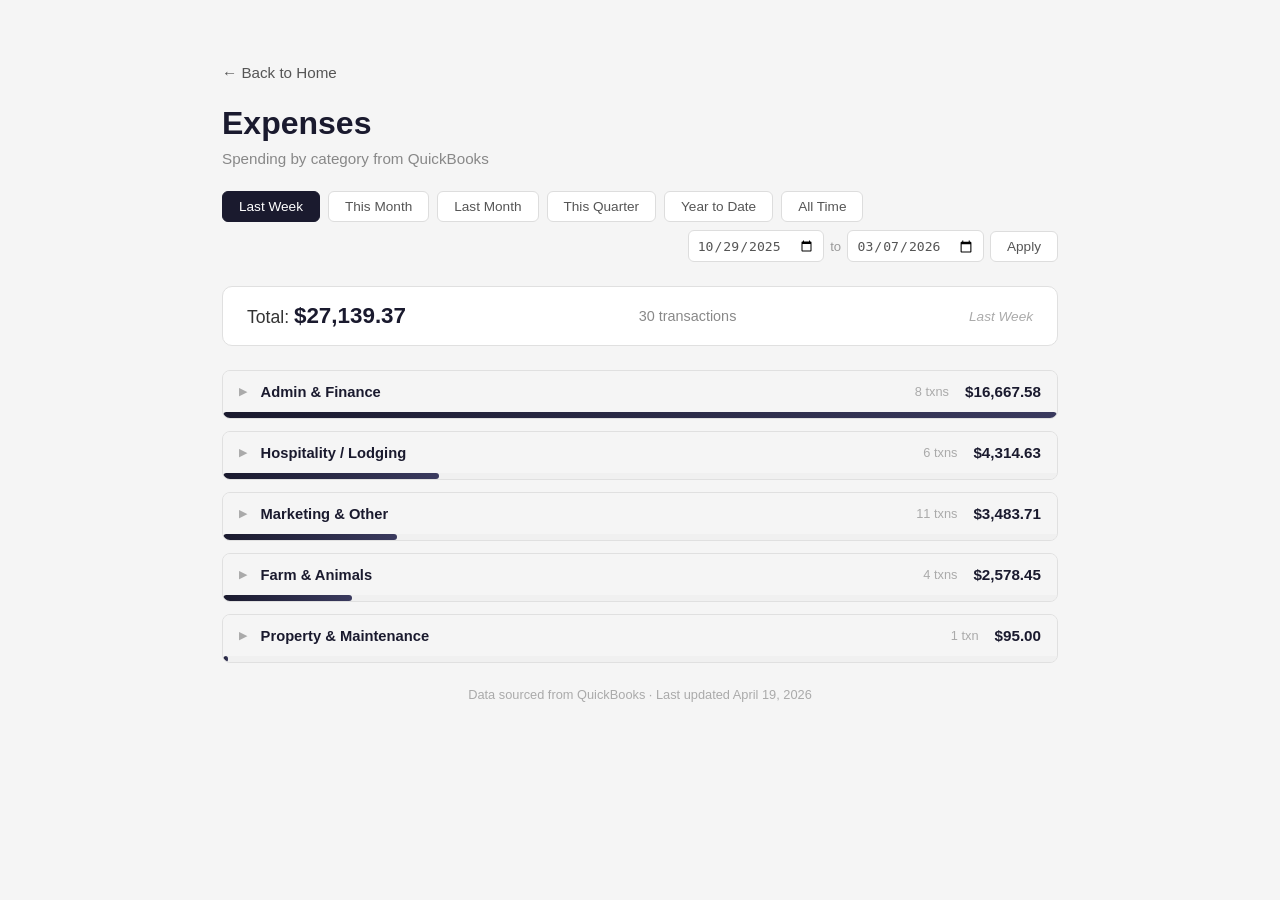
==== commit bb4d3d36: "Auto-sync QuickBooks expenses - April 19, 2026" ====
--- a/expenses.html
+++ b/expenses.html
@@ -41,12 +41,12 @@
     </div>
 
     <div id="categories"></div>
-    <p class="footer-note">Data sourced from QuickBooks &middot; Last updated April 17, 2026</p>
+    <p class="footer-note">Data sourced from QuickBooks &middot; Last updated April 19, 2026</p>
   </div>
 
   <script>
 
-    var DATA = [{"d": "2026-04-14", "c": "Bank Charges", "a": 6.5, "v": "US Bank", "g": "Admin & Finance", "id": 0}, {"d": "2026-04-12", "c": "Website Expenses", "a": 33.6, "v": "SquareSpace", "g": "Marketing & Other", "id": 1}, {"d": "2026-04-11", "c": "Advertising/Promotional", "a": 245.1, "v": "Facebook", "g": "Marketing & Other", "id": 2}, {"d": "2026-04-11", "c": "Advertising/Promotional", "a": 878, "v": "Facebook", "g": "Marketing & Other", "id": 3}, {"d": "2026-03-31", "c": "Advertising/Promotional", "a": 878, "v": "Facebook", "g": "Marketing & Other", "id": 4}, {"d": "2026-03-29", "c": "Office/General Administrative Expenses", "a": 38, "v": "Intuit", "g": "Admin & Finance", "id": 5}, {"d": "2026-03-28", "c": "Website Expenses", "a": 20, "v": "SquareSpace", "g": "Marketing & Other", "id": 6}, {"d": "2026-03-16", "c": "Animal care  - labor", "a": 1100, "v": "Anne Janelle Frankson", "g": "Farm & Animals", "id": 7}, {"d": "2026-03-14", "c": "Advertising/Promotional", "a": 878, "v": "Facebook", "g": "Marketing & Other", "id": 8}, {"d": "2026-03-13", "c": "Animal care  - labor", "a": 1493.2, "v": "Aidan Ellery Page", "g": "Farm & Animals", "id": 9}, {"d": "2026-03-13", "c": "Animal care  - labor", "a": 1490, "v": "Jace Watanabe", "g": "Farm & Animals", "id": 10}, {"d": "2026-03-13", "c": "Cleaning Services - Labor", "a": 1218.75, "v": "Hall Home - Deanna Hall", "g": "Hospitality / Lodging", "id": 11}, {"d": "2026-03-13", "c": "Highland Farms - Pasture", "a": 600, "v": "Justin Ray", "g": "Farm & Animals", "id": 12}, {"d": "2026-03-13", "c": "Office/General Administrative Expenses", "a": 637.5, "v": "Bailey Dick", "g": "Admin & Finance", "id": 13}, {"d": "2026-03-13", "c": "Cleaning Services - Labor", "a": 527, "v": "Bailey Dick", "g": "Hospitality / Lodging", "id": 14}, {"d": "2026-03-13", "c": "Wedding/Event expenses", "a": 50, "v": "Bailey Dick", "g": "Hospitality / Lodging", "id": 15}, {"d": "2026-03-13", "c": "Wedding/Event expenses", "a": 32, "v": "Welches Mountain Building Supply", "g": "Hospitality / Lodging", "id": 16}, {"d": "2026-03-13", "c": "Wedding/Event expenses", "a": 193.25, "v": "Welches Mountain Building Supply", "g": "Hospitality / Lodging", "id": 17}, {"d": "2026-03-13", "c": "Animal Supplies", "a": 249.86, "v": "Tractor Supply", "g": "Farm & Animals", "id": 18}, {"d": "2026-03-13", "c": "Bank Charges", "a": 6.5, "v": "US Bank", "g": "Admin & Finance", "id": 19}, {"d": "2026-03-12", "c": "Repairs & Maintenance", "a": 1277.49, "v": "Ferguson", "g": "Property & Maintenance", "id": 20}, {"d": "2026-03-12", "c": "Credit Card Processing", "a": 1000, "v": "Chase", "g": "Admin & Finance", "id": 21}, {"d": "2026-03-12", "c": "Office/General Administrative Expenses", "a": 70, "v": "HubSpot", "g": "Admin & Finance", "id": 22}, {"d": "2026-03-12", "c": "Cleaning Essentials", "a": 99.43, "v": "Amazon", "g": "Hospitality / Lodging", "id": 23}, {"d": "2026-03-12", "c": "Wedding/Event expenses", "a": 1436.8, "v": "Lighting.com", "g": "Hospitality / Lodging", "id": 24}, {"d": "2026-03-12", "c": "Website Expenses", "a": 33.6, "v": "SquareSpace", "g": "Marketing & Other", "id": 25}, {"d": "2026-03-11", "c": "Animal care  - labor", "a": 1825, "v": "Daunte Simms", "g": "Farm & Animals", "id": 26}, {"d": "2026-03-11", "c": "Wedding/Event expenses", "a": 16.55, "v": "Welches Mountain Building Supply", "g": "Hospitality / Lodging", "id": 27}, {"d": "2026-03-11", "c": "Auto", "a": 155.56, "v": "76 Gas Stations", "g": "Marketing & Other", "id": 28}, {"d": "2026-03-10", "c": "Highland Farms - Florist", "a": 103.56, "v": "Thea Hafeman", "g": "Other", "id": 29}, {"d": "2026-03-10", "c": "Utilities", "a": 2176.97, "v": "Portland General Electric", "g": "Property & Maintenance", "id": 30}, {"d": "2026-03-09", "c": "Mortgage Payable - Newrez / Shellpoint", "a": 4526.2, "v": "Newrez", "g": "Admin & Finance", "id": 31}, {"d": "2026-03-09", "c": "Wedding/Event expenses", "a": 570.93, "v": "Webstaurant", "g": "Hospitality / Lodging", "id": 32}, {"d": "2026-03-08", "c": "Travel", "a": 122.95, "v": "united airlines", "g": "Marketing & Other", "id": 33}, {"d": "2026-03-08", "c": "Advertising/Promotional", "a": 878, "v": "Facebook", "g": "Marketing & Other", "id": 34}, {"d": "2026-03-07", "c": "Office/General Administrative Expenses", "a": 79.69, "v": "Norma's Basket", "g": "Admin & Finance", "id": 35}, {"d": "2026-03-07", "c": "Advertising/Promotional", "a": 500, "v": "Google", "g": "Marketing & Other", "id": 36}, {"d": "2026-03-06", "c": "Highland Farms Cottage - Supplies", "a": 18.98, "v": "Amazon", "g": "Hospitality / Lodging", "id": 37}, {"d": "2026-03-06", "c": "Highland Farms Cottage - Supplies", "a": 19.69, "v": "Amazon", "g": "Hospitality / Lodging", "id": 38}, {"d": "2026-03-06", "c": "Highland Farms - Hot tubs", "a": 21.99, "v": "Amazon", "g": "Hospitality / Lodging", "id": 39}, {"d": "2026-03-06", "c": "Auto", "a": 31.98, "v": "Amazon", "g": "Marketing & Other", "id": 40}, {"d": "2026-03-06", "c": "Cleaning Services - Hospitality Essentials", "a": 43.98, "v": "Amazon", "g": "Hospitality / Lodging", "id": 41}, {"d": "2026-03-06", "c": "Cleaning Services - Hospitality Essentials", "a": 64.99, "v": "Amazon", "g": "Hospitality / Lodging", "id": 42}, {"d": "2026-03-06", "c": "Animal Supplies", "a": 93.45, "v": "Amazon", "g": "Farm & Animals", "id": 43}, {"d": "2026-03-05", "c": "Livestock Feed", "a": 520, "v": "Hazels Handyman Services", "g": "Farm & Animals", "id": 44}, {"d": "2026-03-05", "c": "Office/General Administrative Expenses", "a": 4750, "v": "Jalene Dick", "g": "Admin & Finance", "id": 45}, {"d": "2026-03-05", "c": "Travel", "a": 307.36, "v": "Chase", "g": "Marketing & Other", "id": 46}, {"d": "2026-03-04", "c": "Office/General Administrative Expenses", "a": 549, "v": "Egbert", "g": "Admin & Finance", "id": 47}, {"d": "2026-03-04", "c": "Animal care  - labor", "a": 200, "v": "Aaron Ballou", "g": "Farm & Animals", "id": 48}, {"d": "2026-03-04", "c": "PAL loan repayment", "a": 3389.37, "v": "Connor McWilliams (deleted)", "g": "Admin & Finance", "id": 49}, {"d": "2026-03-03", "c": "Utilities", "a": 95, "v": "Astound Broadband", "g": "Property & Maintenance", "id": 50}, {"d": "2026-03-03", "c": "Office/General Administrative Expenses", "a": 81, "v": "Canva", "g": "Admin & Finance", "id": 51}, {"d": "2026-03-03", "c": "Wedding/Event expenses", "a": 4145, "v": "Monticello Antique Market", "g": "Hospitality / Lodging", "id": 52}, {"d": "2026-03-03", "c": "Auto", "a": 105.95, "v": "Shell", "g": "Marketing & Other", "id": 53}, {"d": "2026-03-03", "c": "Advertising/Promotional", "a": 20, "v": "Unknown", "g": "Marketing & Other", "id": 54}, {"d": "2026-03-03", "c": "Advertising/Promotional", "a": 878, "v": "Facebook", "g": "Marketing & Other", "id": 55}, {"d": "2026-03-02", "c": "Animal care  - labor", "a": 1765, "v": "Jace Watanabe", "g": "Farm & Animals", "id": 56}, {"d": "2026-03-02", "c": "Advertising/Promotional", "a": 640, "v": "Houghton media", "g": "Marketing & Other", "id": 57}, {"d": "2026-03-02", "c": "Chase Ink", "a": 3890.26, "v": "Chase", "g": "Admin & Finance", "id": 58}, {"d": "2026-03-02", "c": "Auto", "a": 57.92, "v": "Chevron", "g": "Marketing & Other", "id": 59}, {"d": "2026-03-02", "c": "Website Expenses", "a": 564.61, "v": "SquareSpace", "g": "Marketing & Other", "id": 60}, {"d": "2026-03-02", "c": "Chase Ink", "a": 3890.26, "v": "Unknown", "g": "Admin & Finance", "id": 61}, {"d": "2026-03-01", "c": "Office/General Administrative Expenses", "a": 38, "v": "Intuit", "g": "Admin & Finance", "id": 62}, {"d": "2026-03-01", "c": "Advertising/Promotional", "a": 367.43, "v": "Google", "g": "Marketing & Other", "id": 63}, {"d": "2026-03-01", "c": "Advertising/Promotional", "a": 10.46, "v": "Cloudflare", "g": "Marketing & Other", "id": 64}, {"d": "2026-02-28", "c": "Website Expenses", "a": 20, "v": "SquareSpace", "g": "Marketing & Other", "id": 65}, {"d": "2026-02-28", "c": "Website Expenses", "a": 25, "v": "SquareSpace", "g": "Marketing & Other", "id": 66}, {"d": "2026-02-28", "c": "Highland Farms - Hot tubs", "a": 85.91, "v": "Amazon", "g": "Hospitality / Lodging", "id": 67}, {"d": "2026-02-28", "c": "Highland Farms - Hot tubs", "a": 109.98, "v": "Amazon", "g": "Hospitality / Lodging", "id": 68}, {"d": "2026-02-28", "c": "Animal Supplies", "a": 16.96, "v": "Amazon", "g": "Farm & Animals", "id": 69}, {"d": "2026-02-28", "c": "Cleaning Services - Hospitality Essentials", "a": 52.53, "v": "Amazon", "g": "Hospitality / Lodging", "id": 70}, {"d": "2026-02-27", "c": "Advertising/Promotional", "a": 49.44, "v": "Bailey Dick", "g": "Marketing & Other", "id": 71}, {"d": "2026-02-27", "c": "Animal care  - labor", "a": 75, "v": "Daniel Johnson", "g": "Farm & Animals", "id": 72}, {"d": "2026-02-27", "c": "Cleaning Services - Labor", "a": 400, "v": "Hall Home - Deanna Hall", "g": "Hospitality / Lodging", "id": 73}, {"d": "2026-02-27", "c": "Animal care  - labor", "a": 102.5, "v": "Wesley Dick", "g": "Farm & Animals", "id": 74}, {"d": "2026-02-27", "c": "Highland Farms - Pasture", "a": 700, "v": "Justin Ray", "g": "Farm & Animals", "id": 75}, {"d": "2026-02-27", "c": "Cleaning Services - Labor", "a": 1550, "v": "Bailey Dick", "g": "Hospitality / Lodging", "id": 76}, {"d": "2026-02-27", "c": "Animal care  - labor", "a": 2018, "v": "Anne Janelle Frankson", "g": "Farm & Animals", "id": 77}, {"d": "2026-02-27", "c": "Bank Charges", "a": 2.5, "v": "Chase", "g": "Admin & Finance", "id": 78}, {"d": "2026-02-26", "c": "Animal care  - labor", "a": 1120, "v": "Aidan Ellery Page", "g": "Farm & Animals", "id": 79}, {"d": "2026-02-26", "c": "Auto", "a": 58.02, "v": "Chevron", "g": "Marketing & Other", "id": 80}, {"d": "2026-02-26", "c": "Office/General Administrative Expenses", "a": 1, "v": "Canva", "g": "Admin & Finance", "id": 81}, {"d": "2026-02-26", "c": "Advertising/Promotional", "a": 500, "v": "Google", "g": "Marketing & Other", "id": 82}, {"d": "2026-02-26", "c": "Advertising/Promotional", "a": 878, "v": "Facebook", "g": "Marketing & Other", "id": 83}, {"d": "2026-02-25", "c": "Animal care  - labor", "a": 1487.5, "v": "Daunte Simms", "g": "Farm & Animals", "id": 84}, {"d": "2026-02-25", "c": "Livestock Feed", "a": 83.88, "v": "Tractor Supply", "g": "Farm & Animals", "id": 85}, {"d": "2026-02-25", "c": "Highland Farms Lodge - Maintenance", "a": 14.98, "v": "Home Depot", "g": "Property & Maintenance", "id": 86}, {"d": "2026-02-25", "c": "Land Improvements", "a": 132, "v": "Boring Bark", "g": "Property & Maintenance", "id": 87}, {"d": "2026-02-25", "c": "Land Improvements", "a": 132, "v": "Boring Bark", "g": "Property & Maintenance", "id": 88}, {"d": "2026-02-24", "c": "Utilities", "a": 70.89, "v": "Astound Broadband", "g": "Property & Maintenance", "id": 89}, {"d": "2026-02-24", "c": "Meals & Entertainment", "a": 42, "v": "Tollgate Inn", "g": "Marketing & Other", "id": 90}, {"d": "2026-02-23", "c": "Advertising/Promotional", "a": 500, "v": "Google", "g": "Marketing & Other", "id": 91}, {"d": "2026-02-22", "c": "Highland Farms Lodge - Maintenance", "a": 405, "v": "Monticello Antique Market", "g": "Property & Maintenance", "id": 92}, {"d": "2026-02-22", "c": "Auto", "a": 108.84, "v": "Shell", "g": "Marketing & Other", "id": 93}, {"d": "2026-02-22", "c": "Utilities", "a": 82.99, "v": "YoutubeTV", "g": "Property & Maintenance", "id": 94}, {"d": "2026-02-21", "c": "Office/General Administrative Expenses", "a": 19.6, "v": "USPS", "g": "Admin & Finance", "id": 95}, {"d": "2026-02-21", "c": "Meals & Entertainment", "a": 124.8, "v": "Sugarpine Drive-In", "g": "Marketing & Other", "id": 96}, {"d": "2026-02-21", "c": "Advertising/Promotional", "a": 878, "v": "Facebook", "g": "Marketing & Other", "id": 97}, {"d": "2026-02-20", "c": "Repairs & Maintenance", "a": 490, "v": "Hazels Handyman Services", "g": "Property & Maintenance", "id": 98}, {"d": "2026-02-20", "c": "Cleaning Services", "a": 697.45, "v": "Mt. Hood", "g": "Hospitality / Lodging", "id": 99}, {"d": "2026-02-20", "c": "Highland Farms Lodge - Maintenance", "a": 590, "v": "Monticello Antique Market", "g": "Property & Maintenance", "id": 100}, {"d": "2026-02-20", "c": "Office/General Administrative Expenses", "a": 2228, "v": "The Knot Worldwide", "g": "Admin & Finance", "id": 101}, {"d": "2026-02-20", "c": "Advertising/Promotional", "a": 500, "v": "Google", "g": "Marketing & Other", "id": 102}, {"d": "2026-02-20", "c": "Meals & Entertainment", "a": 357.73, "v": "Ringside Steak House", "g": "Marketing & Other", "id": 103}, {"d": "2026-02-20", "c": "Highland Farms Lodge - Maintenance", "a": 245, "v": "Old Portland Hardware", "g": "Property & Maintenance", "id": 104}, {"d": "2026-02-20", "c": "Wedding/Event expenses", "a": 50.33, "v": "Amazon", "g": "Hospitality / Lodging", "id": 105}, {"d": "2026-02-20", "c": "Cleaning Services - Hospitality Essentials", "a": 17.73, "v": "Amazon", "g": "Hospitality / Lodging", "id": 106}, {"d": "2026-02-20", "c": "Animal Supplies", "a": 103.84, "v": "Amazon", "g": "Farm & Animals", "id": 107}, {"d": "2026-02-20", "c": "Repairs & Maintenance", "a": 4788, "v": "Ismael Santos", "g": "Property & Maintenance", "id": 108}, {"d": "2026-02-20", "c": "Advertising/Promotional", "a": 100, "v": "ROAMKTG LLC", "g": "Marketing & Other", "id": 109}, {"d": "2026-02-20", "c": "Advertising/Promotional", "a": 99.5, "v": "ROAMKTG LLC", "g": "Marketing & Other", "id": 110}, {"d": "2026-02-20", "c": "Highland Farms - Hot tubs", "a": 84.5, "v": "Welches Mountain Building Supply", "g": "Hospitality / Lodging", "id": 111}, {"d": "2026-02-20", "c": "Advertising/Promotional", "a": 37.49, "v": "Fred Meyer", "g": "Marketing & Other", "id": 112}, {"d": "2026-02-19", "c": "Animal Processing", "a": 1151.25, "v": "Mt. Angel Meat Company", "g": "Farm & Animals", "id": 113}, {"d": "2026-02-19", "c": "Livestock Feed", "a": 2138, "v": "Jerry - Hay", "g": "Farm & Animals", "id": 114}, {"d": "2026-02-19", "c": "Livestock Feed", "a": 860, "v": "Jerry - Hay", "g": "Farm & Animals", "id": 115}, {"d": "2026-02-19", "c": "Cleaning Essentials", "a": 112.24, "v": "Amazon", "g": "Hospitality / Lodging", "id": 116}, {"d": "2026-02-19", "c": "Cleaning Essentials", "a": 61.64, "v": "Amazon", "g": "Hospitality / Lodging", "id": 117}, {"d": "2026-02-18", "c": "Office/General Administrative Expenses", "a": 96, "v": "Supportuslegal", "g": "Admin & Finance", "id": 118}, {"d": "2026-02-18", "c": "Advertising/Promotional", "a": 2000, "v": "Google", "g": "Marketing & Other", "id": 119}, {"d": "2026-02-18", "c": "Utilities", "a": 1990.01, "v": "Portland General Electric", "g": "Property & Maintenance", "id": 120}, {"d": "2026-02-18", "c": "Advertising/Promotional", "a": 34.07, "v": "Fred Meyer", "g": "Marketing & Other", "id": 121}, {"d": "2026-02-17", "c": "Supplies & Materials", "a": 70, "v": "Justin Ray", "g": "Marketing & Other", "id": 122}, {"d": "2026-02-17", "c": "Highland Reserve - land improvement", "a": 1160, "v": "Justin Ray", "g": "Projects", "id": 123}, {"d": "2026-02-17", "c": "Livestock Feed", "a": 121.37, "v": "Tractor Supply", "g": "Farm & Animals", "id": 124}, {"d": "2026-02-17", "c": "Highland Farms Cottage - Supplies", "a": 55.96, "v": "Amazon", "g": "Hospitality / Lodging", "id": 125}, {"d": "2026-02-16", "c": "Cleaning Essentials", "a": 35.44, "v": "Amazon", "g": "Hospitality / Lodging", "id": 126}, {"d": "2026-02-16", "c": "Highland Farms - Hot tubs", "a": 4.5, "v": "Welches Mountain Building Supply", "g": "Hospitality / Lodging", "id": 127}, {"d": "2026-02-16", "c": "Advertising/Promotional", "a": 850, "v": "Facebook", "g": "Marketing & Other", "id": 128}, {"d": "2026-02-15", "c": "Advertising/Promotional", "a": 650, "v": "Bulldog Brand", "g": "Marketing & Other", "id": 129}, {"d": "2026-02-15", "c": "Land Improvements", "a": 176, "v": "Boring Bark", "g": "Property & Maintenance", "id": 130}, {"d": "2026-02-15", "c": "Auto", "a": 56.44, "v": "Chevron", "g": "Marketing & Other", "id": 131}, {"d": "2026-02-15", "c": "Cleaning Essentials", "a": 28.88, "v": "Amazon", "g": "Hospitality / Lodging", "id": 132}, {"d": "2026-02-15", "c": "Meals & Entertainment", "a": 26.8, "v": "Diva Donuts", "g": "Marketing & Other", "id": 133}, {"d": "2026-02-14", "c": "Land Improvements", "a": 176, "v": "Boring Bark", "g": "Property & Maintenance", "id": 134}, {"d": "2026-02-13", "c": "Repairs & Maintenance", "a": 99.5, "v": "Wesley Dick", "g": "Property & Maintenance", "id": 135}, {"d": "2026-02-13", "c": "Cleaning Services - Labor", "a": 1473, "v": "Bailey Dick", "g": "Hospitality / Lodging", "id": 136}, {"d": "2026-02-13", "c": "Partner's Equity - Connor McWilliams", "a": 2200, "v": "Unknown", "g": "Admin & Finance", "id": 137}, {"d": "2026-02-13", "c": "Land Improvements", "a": 176, "v": "Boring Bark", "g": "Property & Maintenance", "id": 138}, {"d": "2026-02-13", "c": "Cleaning Essentials", "a": 125.08, "v": "Amazon", "g": "Hospitality / Lodging", "id": 139}, {"d": "2026-02-13", "c": "Land Improvements", "a": 132, "v": "Boring Bark", "g": "Property & Maintenance", "id": 140}, {"d": "2026-02-13", "c": "Advertising/Promotional", "a": 44.11, "v": "Fred Meyer", "g": "Marketing & Other", "id": 141}, {"d": "2026-02-13", "c": "Advertising/Promotional", "a": 33.85, "v": "Fred Meyer", "g": "Marketing & Other", "id": 142}, {"d": "2026-02-13", "c": "Bank Charges", "a": 6.5, "v": "US Bank", "g": "Admin & Finance", "id": 143}, {"d": "2026-02-12", "c": "Animal care  - labor", "a": 975, "v": "Jace Watanabe", "g": "Farm & Animals", "id": 144}, {"d": "2026-02-12", "c": "Animal care  - labor", "a": 1200, "v": "Aidan Ellery Page", "g": "Farm & Animals", "id": 145}, {"d": "2026-02-12", "c": "Labor - Tour Education", "a": 1606, "v": "Anne Janelle Frankson", "g": "Tours", "id": 146}, {"d": "2026-02-12", "c": "Cleaning Services - Hospitality Essentials", "a": 239.92, "v": "Amazon", "g": "Hospitality / Lodging", "id": 147}, {"d": "2026-02-12", "c": "Advertising/Promotional", "a": 170, "v": "Handshake", "g": "Marketing & Other", "id": 148}, {"d": "2026-02-12", "c": "Animal Supplies", "a": 17.84, "v": "Amazon", "g": "Farm & Animals", "id": 149}, {"d": "2026-02-12", "c": "Office/General Administrative Expenses", "a": 70, "v": "HubSpot", "g": "Admin & Finance", "id": 150}, {"d": "2026-02-12", "c": "Website Expenses", "a": 32.89, "v": "Unknown", "g": "Marketing & Other", "id": 151}, {"d": "2026-02-12", "c": "Advertising/Promotional", "a": 59.01, "v": "Bi-Mart", "g": "Marketing & Other", "id": 152}, {"d": "2026-02-12", "c": "Advertising/Promotional", "a": 15.5, "v": "Dollar Tree", "g": "Marketing & Other", "id": 153}, {"d": "2026-02-12", "c": "Website Expenses", "a": 33.6, "v": "SquareSpace", "g": "Marketing & Other", "id": 154}, {"d": "2026-02-11", "c": "Animal care  - labor", "a": 2000, "v": "Daunte Simms", "g": "Farm & Animals", "id": 155}, {"d": "2026-02-11", "c": "Pest Control", "a": 150, "v": "Ecoguard pest", "g": "Property & Maintenance", "id": 156}, {"d": "2026-02-11", "c": "Pest Control", "a": 97, "v": "Ecoguard pest", "g": "Property & Maintenance", "id": 157}, {"d": "2026-02-11", "c": "Advertising/Promotional", "a": 3700, "v": "Wav Roam - Mike Young", "g": "Marketing & Other", "id": 158}, {"d": "2026-02-11", "c": "Forest lighting", "a": 159.17, "v": "Costco", "g": "Projects", "id": 159}, {"d": "2026-02-11", "c": "Advertising/Promotional", "a": 30.98, "v": "Facebook", "g": "Marketing & Other", "id": 160}, {"d": "2026-02-09", "c": "Mortgage Payable - Newrez / Shellpoint", "a": 4526.2, "v": "Newrez", "g": "Admin & Finance", "id": 161}, {"d": "2026-02-09", "c": "Office/General Administrative Expenses", "a": 58.8, "v": "USPS", "g": "Admin & Finance", "id": 162}, {"d": "2026-02-08", "c": "Advertising/Promotional", "a": 340.84, "v": "Fred Meyer", "g": "Marketing & Other", "id": 163}, {"d": "2026-02-08", "c": "Highland Farms - Hot tubs", "a": 29.99, "v": "Welches Mountain Building Supply", "g": "Hospitality / Lodging", "id": 164}, {"d": "2026-02-08", "c": "Auto", "a": 43.2, "v": "76 Gas Stations", "g": "Marketing & Other", "id": 165}, {"d": "2026-02-08", "c": "Advertising/Promotional", "a": 3, "v": "Fred Meyer", "g": "Marketing & Other", "id": 166}, {"d": "2026-02-07", "c": "Barn Supplies", "a": 38.91, "v": "Amazon", "g": "Farm & Animals", "id": 167}, {"d": "2026-02-06", "c": "Cleaning Essentials", "a": 33.29, "v": "Amazon", "g": "Hospitality / Lodging", "id": 168}, {"d": "2026-02-06", "c": "Barn Supplies", "a": 48.06, "v": "Amazon", "g": "Farm & Animals", "id": 169}, {"d": "2026-02-05", "c": "Wedding/Event expenses", "a": 1400, "v": "Centralia Fur and Hardware", "g": "Hospitality / Lodging", "id": 170}, {"d": "2026-02-05", "c": "Meals & Entertainment", "a": 33.2, "v": "Wilcox and Fleg", "g": "Marketing & Other", "id": 171}, {"d": "2026-02-05", "c": "Auto", "a": 67.39, "v": "Chevron", "g": "Marketing & Other", "id": 172}, {"d": "2026-02-04", "c": "Highland Farms - Front Gate", "a": 850, "v": "Cornerstone Fencing", "g": "Projects", "id": 173}, {"d": "2026-02-04", "c": "Highland Farms - Hot tubs", "a": 25, "v": "Welches Mountain Building Supply", "g": "Hospitality / Lodging", "id": 174}, {"d": "2026-02-04", "c": "Auto", "a": 18.42, "v": "76 Gas Stations", "g": "Marketing & Other", "id": 175}, {"d": "2026-02-04", "c": "Auto", "a": 17.52, "v": "76 Gas Stations", "g": "Marketing & Other", "id": 176}, {"d": "2026-02-03", "c": "Animal care  - labor", "a": 1734.33, "v": "Anne Janelle Frankson", "g": "Farm & Animals", "id": 177}, {"d": "2026-02-03", "c": "Transient Occupancy Tax", "a": 362.45, "v": "Clackamas County", "g": "Hospitality / Lodging", "id": 178}, {"d": "2026-02-03", "c": "Transient Occupancy Tax", "a": 99.97, "v": "Clackamas County", "g": "Hospitality / Lodging", "id": 179}, {"d": "2026-02-03", "c": "Transient Occupancy Tax", "a": 10.11, "v": "Clackamas County Transit", "g": "Hospitality / Lodging", "id": 180}, {"d": "2026-02-03", "c": "Transient Occupancy Tax", "a": 2.79, "v": "Clackamas County", "g": "Hospitality / Lodging", "id": 181}, {"d": "2026-02-03", "c": "Highland Farms - Cow Craving", "a": 800, "v": "Stumptown Carving", "g": "Projects", "id": 182}, {"d": "2026-02-02", "c": "Repairs & Maintenance", "a": 1850, "v": "Hazels Handyman Services", "g": "Property & Maintenance", "id": 183}, {"d": "2026-02-02", "c": "Forest lighting", "a": 260.7, "v": "Daniel Johnson", "g": "Projects", "id": 184}, {"d": "2026-02-02", "c": "Advertising/Promotional", "a": 49.94, "v": "Fred Meyer", "g": "Marketing & Other", "id": 185}, {"d": "2026-02-02", "c": "Auto", "a": 45, "v": "Chevron", "g": "Marketing & Other", "id": 186}, {"d": "2026-02-02", "c": "Website Expenses", "a": 2.44, "v": "SquareSpace", "g": "Marketing & Other", "id": 187}, {"d": "2026-02-02", "c": "Advertising/Promotional", "a": 770, "v": "Facebook", "g": "Marketing & Other", "id": 188}, {"d": "2026-02-01", "c": "Advertising/Promotional", "a": 167.65, "v": "Google", "g": "Marketing & Other", "id": 189}, {"d": "2026-02-01", "c": "Advertising/Promotional", "a": 18.5, "v": "Unknown", "g": "Marketing & Other", "id": 190}, {"d": "2026-02-01", "c": "Auto", "a": 107.43, "v": "Chevron", "g": "Marketing & Other", "id": 191}, {"d": "2026-02-01", "c": "Meals & Entertainment", "a": 111, "v": "Zien Hong Restaurant", "g": "Marketing & Other", "id": 192}, {"d": "2026-02-01", "c": "Advertising/Promotional", "a": 49.42, "v": "Indeed", "g": "Marketing & Other", "id": 193}, {"d": "2026-02-01", "c": "Advertising/Promotional", "a": 16.13, "v": "HubSpot", "g": "Marketing & Other", "id": 194}, {"d": "2026-02-01", "c": "Advertising/Promotional", "a": 15, "v": "Oregon Convention Center", "g": "Marketing & Other", "id": 195}, {"d": "2026-01-31", "c": "Meals & Entertainment", "a": 159.6, "v": "The Fireside", "g": "Marketing & Other", "id": 196}, {"d": "2026-01-31", "c": "Advertising/Promotional", "a": 194.75, "v": "Moo", "g": "Marketing & Other", "id": 197}, {"d": "2026-01-31", "c": "Advertising/Promotional", "a": 22, "v": "Unknown", "g": "Marketing & Other", "id": 198}, {"d": "2026-01-31", "c": "Utilities", "a": 95, "v": "Astound Broadband", "g": "Property & Maintenance", "id": 199}, {"d": "2026-01-31", "c": "Website Expenses", "a": 25, "v": "SquareSpace", "g": "Marketing & Other", "id": 200}, {"d": "2026-01-30", "c": "Forest lighting", "a": 258.53, "v": "Wesley Dick", "g": "Projects", "id": 201}, {"d": "2026-01-30", "c": "Advertising/Promotional", "a": 500, "v": "Google", "g": "Marketing & Other", "id": 202}, {"d": "2026-01-30", "c": "Cleaning Services - Hospitality Essentials", "a": 46.46, "v": "Amazon", "g": "Hospitality / Lodging", "id": 203}, {"d": "2026-01-30", "c": "Cleaning Services - Hospitality Essentials", "a": 45.81, "v": "Amazon", "g": "Hospitality / Lodging", "id": 204}, {"d": "2026-01-30", "c": "Wedding/Event expenses", "a": 124.47, "v": "Unknown", "g": "Hospitality / Lodging", "id": 205}, {"d": "2026-01-30", "c": "Auto", "a": 103.45, "v": "Shell", "g": "Marketing & Other", "id": 206}, {"d": "2026-01-30", "c": "Auto", "a": 27.96, "v": "Fred Meyer", "g": "Marketing & Other", "id": 207}, {"d": "2026-01-30", "c": "Highland Farms - Hot tubs", "a": 216.2, "v": "The Pool & Spa House", "g": "Hospitality / Lodging", "id": 208}, {"d": "2026-01-29", "c": "Animal care  - labor", "a": 526, "v": "Aidan Ellery Page", "g": "Farm & Animals", "id": 209}, {"d": "2026-01-29", "c": "Office/General Administrative Expenses", "a": 38, "v": "Intuit", "g": "Admin & Finance", "id": 210}, {"d": "2026-01-28", "c": "Office/General Administrative Expenses", "a": 2128.26, "v": "Hospitality, Inc.", "g": "Admin & Finance", "id": 211}, {"d": "2026-01-28", "c": "Animal care  - labor", "a": 1300, "v": "Daunte Simms", "g": "Farm & Animals", "id": 212}, {"d": "2026-01-28", "c": "Livestock Feed", "a": 243.9, "v": "Tractor Supply", "g": "Farm & Animals", "id": 213}, {"d": "2026-01-28", "c": "Meals & Entertainment", "a": 18, "v": "All Blue Poke", "g": "Marketing & Other", "id": 214}, {"d": "2026-01-28", "c": "Advertising/Promotional", "a": 745, "v": "Facebook", "g": "Marketing & Other", "id": 215}, {"d": "2026-01-28", "c": "Website Expenses", "a": 20, "v": "SquareSpace", "g": "Marketing & Other", "id": 216}, {"d": "2026-01-27", "c": "Highland Farms - Pasture", "a": 725, "v": "Nick Hock", "g": "Farm & Animals", "id": 217}, {"d": "2026-01-27", "c": "Highland Farms - Pasture", "a": 200, "v": "Nick Hock", "g": "Farm & Animals", "id": 218}, {"d": "2026-01-27", "c": "Advertising/Promotional", "a": 500, "v": "Google", "g": "Marketing & Other", "id": 219}, {"d": "2026-01-27", "c": "Farm Store Expenses", "a": 165, "v": "Knotty Nice", "g": "Tours", "id": 220}, {"d": "2026-01-27", "c": "Auto", "a": 60, "v": "76 Gas Stations", "g": "Marketing & Other", "id": 221}, {"d": "2026-01-27", "c": "Advertising/Promotional", "a": 74.81, "v": "Fred Meyer", "g": "Marketing & Other", "id": 222}, {"d": "2026-01-26", "c": "Utilities", "a": 70.89, "v": "Astound Broadband", "g": "Property & Maintenance", "id": 223}, {"d": "2026-01-26", "c": "Meals & Entertainment", "a": 25.4, "v": "Coffee Brewsters", "g": "Marketing & Other", "id": 224}, {"d": "2026-01-25", "c": "Office/General Administrative Expenses", "a": 39.2, "v": "Unknown", "g": "Admin & Finance", "id": 225}, {"d": "2026-01-25", "c": "Cleaning Services - Labor", "a": 280, "v": "Jeremy Jones", "g": "Hospitality / Lodging", "id": 226}, {"d": "2026-01-24", "c": "Farm Store Expenses", "a": 259.9, "v": "Amazon", "g": "Tours", "id": 227}, {"d": "2026-01-24", "c": "Cleaning Services - Hospitality Essentials", "a": 38.83, "v": "Amazon", "g": "Hospitality / Lodging", "id": 228}, {"d": "2026-01-24", "c": "Highland Farms Cottage - Maintenance", "a": 48.15, "v": "Amazon", "g": "Hospitality / Lodging", "id": 229}, {"d": "2026-01-24", "c": "Advertising/Promotional", "a": 500, "v": "Google", "g": "Marketing & Other", "id": 230}, {"d": "2026-01-24", "c": "Advertising/Promotional", "a": 721, "v": "Facebook", "g": "Marketing & Other", "id": 231}, {"d": "2026-01-23", "c": "Meals & Entertainment", "a": 889.38, "v": "OX", "g": "Marketing & Other", "id": 232}, {"d": "2026-01-23", "c": "Cleaning Services - Labor", "a": 1065, "v": "Bailey Dick", "g": "Hospitality / Lodging", "id": 233}, {"d": "2026-01-22", "c": "Utilities", "a": 82.99, "v": "YoutubeTV", "g": "Property & Maintenance", "id": 234}, {"d": "2026-01-21", "c": "Office/General Administrative Expenses", "a": 200, "v": "BookedIQ", "g": "Admin & Finance", "id": 235}, {"d": "2026-01-21", "c": "Auto", "a": 107.38, "v": "Shell", "g": "Marketing & Other", "id": 236}, {"d": "2026-01-21", "c": "Advertising/Promotional", "a": 500, "v": "Google", "g": "Marketing & Other", "id": 237}, {"d": "2026-01-21", "c": "Auto", "a": 40, "v": "Chevron", "g": "Marketing & Other", "id": 238}, {"d": "2026-01-21", "c": "Advertising/Promotional", "a": 179.99, "v": "Facebook", "g": "Marketing & Other", "id": 239}, {"d": "2026-01-20", "c": "Cleaning Services - Hospitality Essentials", "a": 85.49, "v": "Amazon", "g": "Hospitality / Lodging", "id": 240}, {"d": "2026-01-20", "c": "Office/General Administrative Expenses", "a": 2228, "v": "The Knot Worldwide", "g": "Admin & Finance", "id": 241}, {"d": "2026-01-20", "c": "Cleaning Services - Hospitality Essentials", "a": 68.86, "v": "Amazon", "g": "Hospitality / Lodging", "id": 242}, {"d": "2026-01-20", "c": "Land Improvements", "a": 274, "v": "Daniel Johnson", "g": "Property & Maintenance", "id": 243}, {"d": "2026-01-20", "c": "Auto", "a": 70.7, "v": "Chevron", "g": "Marketing & Other", "id": 244}, {"d": "2026-01-19", "c": "Advertising/Promotional", "a": 1237.5, "v": "Wav Roam - Mike Young", "g": "Marketing & Other", "id": 245}, {"d": "2026-01-18", "c": "Bank Charges", "a": 40, "v": "Unknown", "g": "Admin & Finance", "id": 246}, {"d": "2026-01-18", "c": "Advertising/Promotional", "a": 500, "v": "Google", "g": "Marketing & Other", "id": 247}, {"d": "2026-01-18", "c": "Animal care  - labor", "a": 1512.5, "v": "Daunte Simms", "g": "Farm & Animals", "id": 248}, {"d": "2026-01-18", "c": "Advertising/Promotional", "a": 697, "v": "Facebook", "g": "Marketing & Other", "id": 249}, {"d": "2026-01-16", "c": "Labor - Tour Education", "a": 1370, "v": "Anne Janelle Frankson", "g": "Tours", "id": 250}, {"d": "2026-01-15", "c": "Office/General Administrative Expenses", "a": 205.75, "v": "Moo", "g": "Admin & Finance", "id": 251}, {"d": "2026-01-15", "c": "Travel", "a": 60, "v": "Portland International Airport Parking", "g": "Marketing & Other", "id": 252}, {"d": "2026-01-15", "c": "Advertising/Promotional", "a": 500, "v": "Google", "g": "Marketing & Other", "id": 253}, {"d": "2026-01-15", "c": "Repairs & Maintenance", "a": 20.07, "v": "Ace Hardware", "g": "Property & Maintenance", "id": 254}, {"d": "2026-01-15", "c": "Repairs & Maintenance", "a": 41.97, "v": "Camping World", "g": "Property & Maintenance", "id": 255}, {"d": "2026-01-15", "c": "Highland Farms Lodge - Maintenance", "a": 373.94, "v": "Home Depot", "g": "Property & Maintenance", "id": 256}, {"d": "2026-01-15", "c": "Bank Charges", "a": 6.5, "v": "US Bank", "g": "Admin & Finance", "id": 257}, {"d": "2026-01-14", "c": "Animal care  - labor", "a": 815, "v": "Anne Janelle Frankson", "g": "Farm & Animals", "id": 258}, {"d": "2026-01-14", "c": "Insurance", "a": 17542.74, "v": "American Family Ins", "g": "Admin & Finance", "id": 259}, {"d": "2026-01-14", "c": "Forest lighting", "a": 519.82, "v": "Costco", "g": "Projects", "id": 260}, {"d": "2026-01-13", "c": "Bank Charges", "a": 36, "v": "Unknown", "g": "Admin & Finance", "id": 261}, {"d": "2026-01-13", "c": "Livestock Feed", "a": 249.47, "v": "Hazels Handyman Services", "g": "Farm & Animals", "id": 262}, {"d": "2026-01-13", "c": "Highland Farms - Hot tubs", "a": 810, "v": "Hazels Handyman Services", "g": "Hospitality / Lodging", "id": 263}, {"d": "2026-01-13", "c": "Land Improvements", "a": 850, "v": "Wesley Dick", "g": "Property & Maintenance", "id": 264}, {"d": "2026-01-13", "c": "Highland Farms Lodge - Maintenance", "a": 36.5, "v": "Welches Mountain Building Supply", "g": "Property & Maintenance", "id": 265}, {"d": "2026-01-12", "c": "Office/General Administrative Expenses", "a": 20, "v": "Unknown", "g": "Admin & Finance", "id": 266}, {"d": "2026-01-12", "c": "Website Expenses", "a": 29.99, "v": "Unknown", "g": "Marketing & Other", "id": 267}, {"d": "2026-01-12", "c": "Office/General Administrative Expenses", "a": 45, "v": "Craigslist", "g": "Admin & Finance", "id": 268}, {"d": "2026-01-12", "c": "Advertising/Promotional", "a": 500, "v": "Google", "g": "Marketing & Other", "id": 269}, {"d": "2026-01-12", "c": "Utilities", "a": 1683.42, "v": "Portland General Electric", "g": "Property & Maintenance", "id": 270}, {"d": "2026-01-12", "c": "Land Improvements", "a": 1075, "v": "Nate Strand", "g": "Property & Maintenance", "id": 271}, {"d": "2026-01-12", "c": "Livestock Feed", "a": 2140, "v": "Jerry - Hay", "g": "Farm & Animals", "id": 272}, {"d": "2026-01-12", "c": "Auto", "a": 28.84, "v": "76 Gas Stations", "g": "Marketing & Other", "id": 273}, {"d": "2026-01-12", "c": "Website Expenses", "a": 25.2, "v": "SquareSpace", "g": "Marketing & Other", "id": 274}, {"d": "2026-01-11", "c": "Auto", "a": 91.98, "v": "Zips Aw Direct", "g": "Marketing & Other", "id": 275}, {"d": "2026-01-11", "c": "Auto", "a": 335.23, "v": "O'Reilly", "g": "Marketing & Other", "id": 276}, {"d": "2026-01-11", "c": "Advertising/Promotional", "a": 612.58, "v": "Facebook", "g": "Marketing & Other", "id": 277}, {"d": "2026-01-10", "c": "Advertising/Promotional", "a": 500, "v": "Google", "g": "Marketing & Other", "id": 278}, {"d": "2026-01-08", "c": "Auto", "a": 90.25, "v": "76 Gas Stations", "g": "Marketing & Other", "id": 279}, {"d": "2026-01-08", "c": "Land Improvements", "a": 331.47, "v": "Daniel Johnson", "g": "Property & Maintenance", "id": 280}, {"d": "2026-01-08", "c": "Cleaning Services - Labor", "a": 1077.5, "v": "Bailey Dick", "g": "Hospitality / Lodging", "id": 281}, {"d": "2026-01-08", "c": "Repairs & Maintenance", "a": 7258, "v": "Ismael Santos", "g": "Property & Maintenance", "id": 282}, {"d": "2026-01-07", "c": "Mortgage Payable - Newrez / Shellpoint", "a": 4676.67, "v": "Newrez", "g": "Admin & Finance", "id": 283}, {"d": "2026-01-06", "c": "Farm Store Expenses", "a": 163.81, "v": "Amazon", "g": "Tours", "id": 284}, {"d": "2026-01-06", "c": "Highland Farms Cottage - Supplies", "a": 179.94, "v": "Amazon", "g": "Hospitality / Lodging", "id": 285}, {"d": "2026-01-06", "c": "Advertising/Promotional", "a": 500, "v": "Google", "g": "Marketing & Other", "id": 286}, {"d": "2026-01-06", "c": "Forest lighting", "a": 411.35, "v": "Costco", "g": "Projects", "id": 287}, {"d": "2026-01-05", "c": "Website Expenses", "a": 100, "v": "ROAMKTG LLC", "g": "Marketing & Other", "id": 288}, {"d": "2026-01-05", "c": "Advertising/Promotional", "a": 99.5, "v": "ROAMKTG LLC", "g": "Marketing & Other", "id": 289}, {"d": "2026-01-05", "c": "Advertising/Promotional", "a": 100, "v": "Wave", "g": "Marketing & Other", "id": 290}, {"d": "2026-01-04", "c": "Advertising/Promotional", "a": 165.75, "v": "Skyway Bar Grill", "g": "Marketing & Other", "id": 291}, {"d": "2026-01-04", "c": "Auto", "a": 17.76, "v": "76 Gas Stations", "g": "Marketing & Other", "id": 292}, {"d": "2026-01-03", "c": "Cleaning Services - Hospitality Essentials", "a": 33.29, "v": "Amazon", "g": "Hospitality / Lodging", "id": 293}, {"d": "2026-01-03", "c": "Cleaning Services - Hospitality Essentials", "a": 40.79, "v": "Amazon", "g": "Hospitality / Lodging", "id": 294}, {"d": "2026-01-03", "c": "Advertising/Promotional", "a": 500, "v": "Google", "g": "Marketing & Other", "id": 295}, {"d": "2026-01-03", "c": "Utilities", "a": 200, "v": "Unknown", "g": "Property & Maintenance", "id": 296}, {"d": "2026-01-02", "c": "Travel", "a": 28, "v": "American Airlines", "g": "Marketing & Other", "id": 297}, {"d": "2026-01-01", "c": "Advertising/Promotional", "a": 150.85, "v": "Google", "g": "Marketing & Other", "id": 298}, {"d": "2025-12-31", "c": "Labor - Tour Education", "a": 1975, "v": "Daunte Simms", "g": "Tours", "id": 299}, {"d": "2025-12-31", "c": "Auto", "a": 1184.73, "v": "Bill's Automotive Repair Inc.", "g": "Marketing & Other", "id": 300}, {"d": "2025-12-31", "c": "Utilities", "a": 95, "v": "Astound Broadband", "g": "Property & Maintenance", "id": 301}, {"d": "2025-12-31", "c": "Bank Charges", "a": 0.4, "v": "Unknown", "g": "Admin & Finance", "id": 302}, {"d": "2025-12-31", "c": "Website Expenses", "a": 25, "v": "SquareSpace", "g": "Marketing & Other", "id": 303}, {"d": "2025-12-30", "c": "Farm Store Expenses", "a": 205.5, "v": "Amazon", "g": "Tours", "id": 304}, {"d": "2025-12-30", "c": "Repairs & Maintenance", "a": 137.45, "v": "Amazon", "g": "Property & Maintenance", "id": 305}, {"d": "2025-12-30", "c": "Highland Farms Lodge - Maintenance", "a": 137.45, "v": "Amazon", "g": "Property & Maintenance", "id": 306}, {"d": "2025-12-30", "c": "Advertising/Promotional", "a": 500, "v": "Google", "g": "Marketing & Other", "id": 307}, {"d": "2025-12-30", "c": "Animal care  - labor", "a": 660, "v": "Anne Janelle Frankson", "g": "Farm & Animals", "id": 308}, {"d": "2025-12-29", "c": "Office/General Administrative Expenses", "a": 38, "v": "Intuit", "g": "Admin & Finance", "id": 309}, {"d": "2025-12-28", "c": "Spa - Installation", "a": 106.96, "v": "Amazon", "g": "Projects", "id": 310}, {"d": "2025-12-28", "c": "Advertising/Promotional", "a": 500, "v": "Google", "g": "Marketing & Other", "id": 311}, {"d": "2025-12-28", "c": "Website Expenses", "a": 20, "v": "SquareSpace", "g": "Marketing & Other", "id": 312}, {"d": "2025-12-26", "c": "Advertising/Promotional", "a": 500, "v": "Google", "g": "Marketing & Other", "id": 313}, {"d": "2025-12-26", "c": "Utilities", "a": 550.43, "v": "Bliss Sanitary", "g": "Property & Maintenance", "id": 314}, {"d": "2025-12-26", "c": "Office/General Administrative Expenses", "a": 45, "v": "Craigslist", "g": "Admin & Finance", "id": 315}, {"d": "2025-12-24", "c": "Farm Store Expenses", "a": 274.9, "v": "Amazon", "g": "Tours", "id": 316}, {"d": "2025-12-24", "c": "Utilities", "a": 70.89, "v": "Astound Broadband", "g": "Property & Maintenance", "id": 317}, {"d": "2025-12-23", "c": "Office/General Administrative Expenses", "a": 29.45, "v": "USPS", "g": "Admin & Finance", "id": 318}, {"d": "2025-12-23", "c": "Advertising/Promotional", "a": 500, "v": "Google", "g": "Marketing & Other", "id": 319}, {"d": "2025-12-22", "c": "Auto", "a": 64.61, "v": "Shell", "g": "Marketing & Other", "id": 320}, {"d": "2025-12-22", "c": "Utilities", "a": 82.99, "v": "YoutubeTV", "g": "Property & Maintenance", "id": 321}, {"d": "2025-12-21", "c": "Advertising/Promotional", "a": 28.87, "v": "Facebook", "g": "Marketing & Other", "id": 322}, {"d": "2025-12-20", "c": "Repairs & Maintenance", "a": 98, "v": "Sandy Chain Saw & Mower", "g": "Property & Maintenance", "id": 323}, {"d": "2025-12-20", "c": "Repairs & Maintenance", "a": 14.2, "v": "Space Age", "g": "Property & Maintenance", "id": 324}, {"d": "2025-12-19", "c": "Farm Store Expenses", "a": 274.9, "v": "Amazon", "g": "Tours", "id": 325}, {"d": "2025-12-19", "c": "Auto", "a": 9.21, "v": "Space Age", "g": "Marketing & Other", "id": 326}, {"d": "2025-12-19", "c": "Auto", "a": 100, "v": "Space Age", "g": "Marketing & Other", "id": 327}, {"d": "2025-12-19", "c": "Office/General Administrative Expenses", "a": 19.2, "v": "USPS", "g": "Admin & Finance", "id": 328}, {"d": "2025-12-19", "c": "Auto", "a": 205.32, "v": "Jiffy Lube", "g": "Marketing & Other", "id": 329}, {"d": "2025-12-19", "c": "Highland Farms - Tiny house", "a": 113.13, "v": "Hazels Handyman Services", "g": "Hospitality / Lodging", "id": 330}, {"d": "2025-12-19", "c": "Labor - Tour Education", "a": 252.08, "v": "Bailey Dick", "g": "Tours", "id": 331}, {"d": "2025-12-19", "c": "Advertising/Promotional", "a": 332, "v": "Daniel Johnson", "g": "Marketing & Other", "id": 332}, {"d": "2025-12-19", "c": "Animal care  - labor", "a": 580, "v": "Karlee Cole", "g": "Farm & Animals", "id": 333}, {"d": "2025-12-19", "c": "Cleaning Services - Labor", "a": 1175, "v": "Bailey Dick", "g": "Hospitality / Lodging", "id": 334}, {"d": "2025-12-19", "c": "Repairs & Maintenance", "a": 1980, "v": "Hazels Handyman Services", "g": "Property & Maintenance", "id": 335}, {"d": "2025-12-19", "c": "Advertising/Promotional", "a": 10000, "v": "Wav Roam - Mike Young", "g": "Marketing & Other", "id": 336}, {"d": "2025-12-19", "c": "Animal Supplies", "a": 280, "v": "Clarks Forest Products", "g": "Farm & Animals", "id": 337}, {"d": "2025-12-19", "c": "Highland Reserve - land improvement", "a": 2146.13, "v": "Unknown", "g": "Projects", "id": 338}, {"d": "2025-12-19", "c": "Advertising/Promotional", "a": 174, "v": "Facebook", "g": "Marketing & Other", "id": 339}, {"d": "2025-12-18", "c": "Spa - Installation", "a": 1414.75, "v": "Parr Lumber Company", "g": "Projects", "id": 340}, {"d": "2025-12-18", "c": "Auto", "a": 241.91, "v": "Les Schwab Tires", "g": "Marketing & Other", "id": 341}, {"d": "2025-12-18", "c": "Land Improvements", "a": 77, "v": "Welches Mountain Building Supply", "g": "Property & Maintenance", "id": 342}, {"d": "2025-12-18", "c": "Auto", "a": 77.14, "v": "Space Age", "g": "Marketing & Other", "id": 343}, {"d": "2025-12-18", "c": "Auto", "a": 77.66, "v": "Space Age", "g": "Marketing & Other", "id": 344}, {"d": "2025-12-17", "c": "Auto", "a": 31.1, "v": "Chevron", "g": "Marketing & Other", "id": 345}, {"d": "2025-12-17", "c": "Auto", "a": 50.5, "v": "Chevron", "g": "Marketing & Other", "id": 346}, {"d": "2025-12-17", "c": "Advertising/Promotional", "a": 875, "v": "Wesley Dick", "g": "Marketing & Other", "id": 347}, {"d": "2025-12-16", "c": "Meals & Entertainment", "a": 57.04, "v": "Eb brunch after dark", "g": "Marketing & Other", "id": 348}, {"d": "2025-12-16", "c": "Transient Occupancy Tax", "a": 3.85, "v": "Clackamas County", "g": "Hospitality / Lodging", "id": 349}, {"d": "2025-12-16", "c": "Transient Occupancy Tax", "a": 7.62, "v": "Clackamas County", "g": "Hospitality / Lodging", "id": 350}, {"d": "2025-12-16", "c": "Transient Occupancy Tax", "a": 18.53, "v": "Clackamas County", "g": "Hospitality / Lodging", "id": 351}, {"d": "2025-12-16", "c": "Office/General Administrative Expenses", "a": 19.2, "v": "USPS", "g": "Admin & Finance", "id": 352}, {"d": "2025-12-16", "c": "Transient Occupancy Tax", "a": 40.7, "v": "Clackamas County", "g": "Hospitality / Lodging", "id": 353}, {"d": "2025-12-16", "c": "Transient Occupancy Tax", "a": 137.91, "v": "Clackamas County", "g": "Hospitality / Lodging", "id": 354}, {"d": "2025-12-16", "c": "Transient Occupancy Tax", "a": 272.96, "v": "Clackamas County", "g": "Hospitality / Lodging", "id": 355}, {"d": "2025-12-16", "c": "Advertising/Promotional", "a": 500, "v": "Portland Wedding Show", "g": "Marketing & Other", "id": 356}, {"d": "2025-12-16", "c": "Auto", "a": 62.33, "v": "Chevron", "g": "Marketing & Other", "id": 357}, {"d": "2025-12-15", "c": "Utilities", "a": 135.73, "v": "Unknown", "g": "Property & Maintenance", "id": 358}, {"d": "2025-12-15", "c": "Cleaning Services - Hospitality Essentials", "a": 18.7, "v": "Amazon", "g": "Hospitality / Lodging", "id": 359}, {"d": "2025-12-15", "c": "Office/General Administrative Expenses", "a": 19.2, "v": "USPS", "g": "Admin & Finance", "id": 360}, {"d": "2025-12-15", "c": "Cleaning Services - Hospitality Essentials", "a": 19.64, "v": "Amazon", "g": "Hospitality / Lodging", "id": 361}, {"d": "2025-12-15", "c": "Cleaning Services - Hospitality Essentials", "a": 64.58, "v": "Amazon", "g": "Hospitality / Lodging", "id": 362}, {"d": "2025-12-15", "c": "Highland Farms - Hot tubs", "a": 84.98, "v": "The Pool & Spa House", "g": "Hospitality / Lodging", "id": 363}, {"d": "2025-12-15", "c": "Labor - Farm Hand", "a": 4500, "v": "Brett O'Neil", "g": "Farm & Animals", "id": 364}, {"d": "2025-12-14", "c": "Cleaning Services - Hospitality Essentials", "a": 102.24, "v": "Amazon", "g": "Hospitality / Lodging", "id": 365}, {"d": "2025-12-14", "c": "Auto", "a": 114.57, "v": "Shell", "g": "Marketing & Other", "id": 366}, {"d": "2025-12-14", "c": "Partner's Equity - Connor McWilliams", "a": 4917.22, "v": "Connor McWilliams (deleted)", "g": "Admin & Finance", "id": 367}, {"d": "2025-12-14", "c": "Livestock Feed", "a": 85.96, "v": "Tractor Supply", "g": "Farm & Animals", "id": 368}, {"d": "2025-12-14", "c": "Animal care  - labor", "a": 957, "v": "Tovah Adams", "g": "Farm & Animals", "id": 369}, {"d": "2025-12-13", "c": "Office/General Administrative Expenses", "a": 57.6, "v": "USPS", "g": "Admin & Finance", "id": 370}, {"d": "2025-12-13", "c": "Advertising/Promotional", "a": 126.67, "v": "El Burro Loco", "g": "Marketing & Other", "id": 371}, {"d": "2025-12-12", "c": "Office/General Administrative Expenses", "a": 20, "v": "Unknown", "g": "Admin & Finance", "id": 372}, {"d": "2025-12-12", "c": "Website Expenses", "a": 29.99, "v": "Unknown", "g": "Marketing & Other", "id": 373}, {"d": "2025-12-12", "c": "Advertising/Promotional", "a": 163, "v": "Facebook", "g": "Marketing & Other", "id": 374}, {"d": "2025-12-12", "c": "Bank Charges", "a": 6.5, "v": "US Bank", "g": "Admin & Finance", "id": 375}, {"d": "2025-12-12", "c": "Website Expenses", "a": 25.2, "v": "SquareSpace", "g": "Marketing & Other", "id": 376}, {"d": "2025-12-11", "c": "Auto", "a": 16.15, "v": "Brightwood", "g": "Marketing & Other", "id": 377}, {"d": "2025-12-11", "c": "Auto", "a": 53.8, "v": "Chevron", "g": "Marketing & Other", "id": 378}, {"d": "2025-12-11", "c": "Advertising/Promotional", "a": 122.06, "v": "Fred Meyer", "g": "Marketing & Other", "id": 379}, {"d": "2025-12-11", "c": "Advertising/Promotional", "a": 9004.56, "v": "164 Investments LLC", "g": "Marketing & Other", "id": 380}, {"d": "2025-12-11", "c": "Advertising/Promotional", "a": 3135.34, "v": "164 Investments LLC", "g": "Marketing & Other", "id": 381}, {"d": "2025-12-11", "c": "Advertising/Promotional", "a": 6822.79, "v": "164 Investments LLC", "g": "Marketing & Other", "id": 382}, {"d": "2025-12-10", "c": "Highland Farms Lodge - Maintenance", "a": 94, "v": "Welches Mountain Building Supply", "g": "Property & Maintenance", "id": 383}, {"d": "2025-12-10", "c": "Auto", "a": 50.73, "v": "xx Spatco Welches", "g": "Marketing & Other", "id": 384}, {"d": "2025-12-10", "c": "Transfer", "a": 4999, "v": "Unknown", "g": "Admin & Finance", "id": 385}, {"d": "2025-12-09", "c": "Cleaning Services - Hospitality Essentials", "a": 21.98, "v": "Amazon", "g": "Hospitality / Lodging", "id": 386}, {"d": "2025-12-09", "c": "Auto", "a": 14.38, "v": "Chevron", "g": "Marketing & Other", "id": 387}, {"d": "2025-12-09", "c": "Highland Farms Cottage - Supplies", "a": 39.99, "v": "Amazon", "g": "Hospitality / Lodging", "id": 388}, {"d": "2025-12-09", "c": "Cleaning Services - Hospitality Essentials", "a": 38.22, "v": "Amazon", "g": "Hospitality / Lodging", "id": 389}, {"d": "2025-12-09", "c": "Highland Farms Cottage - Supplies", "a": 28.98, "v": "Amazon", "g": "Hospitality / Lodging", "id": 390}, {"d": "2025-12-09", "c": "Auto", "a": 111.28, "v": "Chevron", "g": "Marketing & Other", "id": 391}, {"d": "2025-12-09", "c": "Highland Farms - Front Gate", "a": 1272.5, "v": "Robert Madison", "g": "Projects", "id": 392}, {"d": "2025-12-09", "c": "Cleaning Services - Labor", "a": 735, "v": "Bailey Dick", "g": "Hospitality / Lodging", "id": 393}, {"d": "2025-12-09", "c": "Labor - Tour Education", "a": 112.5, "v": "Bailey Dick", "g": "Tours", "id": 394}, {"d": "2025-12-09", "c": "Livestock Feed", "a": 380, "v": "Jerry - Hay", "g": "Farm & Animals", "id": 395}, {"d": "2025-12-09", "c": "Highland Farms - Hot tubs", "a": 14, "v": "Welches Mountain Building Supply", "g": "Hospitality / Lodging", "id": 396}, {"d": "2025-12-08", "c": "Cleaning Services - Hospitality Essentials", "a": 37.98, "v": "Amazon", "g": "Hospitality / Lodging", "id": 397}, {"d": "2025-12-08", "c": "Equipment Rental", "a": 1104.32, "v": "Unknown", "g": "Projects", "id": 398}, {"d": "2025-12-08", "c": "Spa - Installation", "a": 10197.4, "v": "Parr Lumber Company", "g": "Projects", "id": 399}, {"d": "2025-12-08", "c": "Auto", "a": 65, "v": "Chevron", "g": "Marketing & Other", "id": 400}, {"d": "2025-12-08", "c": "Utilities", "a": 1331.21, "v": "Portland General Electric", "g": "Property & Maintenance", "id": 401}, {"d": "2025-12-08", "c": "Meals & Entertainment", "a": 54.25, "v": "Tollgate Inn", "g": "Marketing & Other", "id": 402}, {"d": "2025-12-08", "c": "Advertising/Promotional", "a": 37.37, "v": "Bi-Mart", "g": "Marketing & Other", "id": 403}, {"d": "2025-12-08", "c": "Animal care  - labor", "a": 200, "v": "Matt Walker", "g": "Farm & Animals", "id": 404}, {"d": "2025-12-08", "c": "Animal care  - labor", "a": 987.5, "v": "Daunte Simms", "g": "Farm & Animals", "id": 405}, {"d": "2025-12-08", "c": "Advertising/Promotional", "a": 155.38, "v": "Fred Meyer", "g": "Marketing & Other", "id": 406}, {"d": "2025-12-08", "c": "Mortgage Payable - Newrez / Shellpoint", "a": 4676.67, "v": "Newrez", "g": "Admin & Finance", "id": 407}, {"d": "2025-12-08", "c": "Advertising/Promotional", "a": 2710.5, "v": "Wav Roam - Mike Young", "g": "Marketing & Other", "id": 408}, {"d": "2025-12-08", "c": "Advertising/Promotional", "a": 59.25, "v": "Dollar Tree", "g": "Marketing & Other", "id": 409}, {"d": "2025-12-08", "c": "Advertising/Promotional", "a": 230, "v": "Daisy Gardens", "g": "Marketing & Other", "id": 410}, {"d": "2025-12-07", "c": "Cleaning Services - Hospitality Essentials", "a": 9.99, "v": "Amazon", "g": "Hospitality / Lodging", "id": 411}, {"d": "2025-12-07", "c": "Cleaning Services - Hospitality Essentials", "a": 94.56, "v": "Amazon", "g": "Hospitality / Lodging", "id": 412}, {"d": "2025-12-07", "c": "Advertising/Promotional", "a": 47.52, "v": "Fred Meyer", "g": "Marketing & Other", "id": 413}, {"d": "2025-12-06", "c": "Credit Card Processing", "a": 17863.49, "v": "Chase Ink Credit Card", "g": "Admin & Finance", "id": 414}, {"d": "2025-12-06", "c": "Land Improvements", "a": 739.97, "v": "Tractor Supply", "g": "Property & Maintenance", "id": 415}, {"d": "2025-12-06", "c": "Credit Card Processing", "a": 17863.49, "v": "Chase Ink Credit Card", "g": "Admin & Finance", "id": 416}, {"d": "2025-12-06", "c": "Advertising/Promotional", "a": 153, "v": "Facebook", "g": "Marketing & Other", "id": 417}, {"d": "2025-12-05", "c": "Office/General Administrative Expenses", "a": 105.15, "v": "USPS", "g": "Admin & Finance", "id": 418}, {"d": "2025-12-05", "c": "Auto", "a": 94.53, "v": "76 Gas Stations", "g": "Marketing & Other", "id": 419}, {"d": "2025-12-04", "c": "Animal care  - labor", "a": 2287.5, "v": "Daunte Simms", "g": "Farm & Animals", "id": 420}, {"d": "2025-12-04", "c": "Animal care  - labor", "a": 1903, "v": "Tovah Adams", "g": "Farm & Animals", "id": 421}, {"d": "2025-12-04", "c": "Cleaning Essentials", "a": 99.98, "v": "Amazon", "g": "Hospitality / Lodging", "id": 422}, {"d": "2025-12-03", "c": "Farm Store Expenses", "a": 218, "v": "Knotty Nice", "g": "Tours", "id": 423}, {"d": "2025-12-02", "c": "Auto", "a": 107.04, "v": "Shell", "g": "Marketing & Other", "id": 424}, {"d": "2025-12-02", "c": "Auto", "a": 63.09, "v": "Chevron", "g": "Marketing & Other", "id": 425}, {"d": "2025-12-01", "c": "Cleaning Services - Labor", "a": 2375, "v": "Kerry Clark", "g": "Hospitality / Lodging", "id": 426}, {"d": "2025-12-01", "c": "Spa - Installation", "a": 940, "v": "Hazels Handyman Services", "g": "Projects", "id": 427}, {"d": "2025-12-01", "c": "Cleaning Services - Labor", "a": 732.5, "v": "Bailey Dick", "g": "Hospitality / Lodging", "id": 428}, {"d": "2025-12-01", "c": "Utilities", "a": 95, "v": "Astound Broadband", "g": "Property & Maintenance", "id": 429}, {"d": "2025-12-01", "c": "Highland Reserve - land improvement", "a": 507, "v": "Unknown", "g": "Projects", "id": 430}, {"d": "2025-12-01", "c": "Website Expenses", "a": 7.2, "v": "SquareSpace", "g": "Marketing & Other", "id": 431}, {"d": "2025-11-30", "c": "Advertising/Promotional", "a": 143, "v": "Facebook", "g": "Marketing & Other", "id": 432}, {"d": "2025-11-30", "c": "Website Expenses", "a": 25, "v": "SquareSpace", "g": "Marketing & Other", "id": 433}, {"d": "2025-11-29", "c": "Cleaning Services - Hospitality Essentials", "a": 47.97, "v": "Amazon", "g": "Hospitality / Lodging", "id": 434}, {"d": "2025-11-29", "c": "Office/General Administrative Expenses", "a": 38, "v": "Intuit", "g": "Admin & Finance", "id": 435}, {"d": "2025-11-28", "c": "Farm Store Expenses", "a": 240, "v": "Linda Bell", "g": "Tours", "id": 436}, {"d": "2025-11-28", "c": "Website Expenses", "a": 12, "v": "SquareSpace", "g": "Marketing & Other", "id": 437}, {"d": "2025-11-26", "c": "Farm Management", "a": 4750, "v": "Jalene Dick", "g": "Farm & Animals", "id": 438}, {"d": "2025-11-26", "c": "Office/General Administrative Expenses", "a": 88.15, "v": "USPS", "g": "Admin & Finance", "id": 439}, {"d": "2025-11-25", "c": "Office/General Administrative Expenses", "a": 96, "v": "USPS", "g": "Admin & Finance", "id": 440}, {"d": "2025-11-25", "c": "Advertising/Promotional", "a": 33.98, "v": "Bi-Mart", "g": "Marketing & Other", "id": 441}, {"d": "2025-11-25", "c": "Auto", "a": 49.5, "v": "Chevron", "g": "Marketing & Other", "id": 442}, {"d": "2025-11-24", "c": "Utilities", "a": 70.89, "v": "Astound Broadband", "g": "Property & Maintenance", "id": 443}, {"d": "2025-11-24", "c": "Cleaning Services - Hospitality Essentials", "a": 493.78, "v": "Amazon", "g": "Hospitality / Lodging", "id": 444}, {"d": "2025-11-23", "c": "Office/General Administrative Expenses", "a": 45, "v": "Craigslist", "g": "Admin & Finance", "id": 445}, {"d": "2025-11-23", "c": "Office/General Administrative Expenses", "a": 45, "v": "Craigslist", "g": "Admin & Finance", "id": 446}, {"d": "2025-11-22", "c": "Advertising/Promotional", "a": 160, "v": "Cedarglen Floral Company", "g": "Marketing & Other", "id": 447}, {"d": "2025-11-22", "c": "Utilities", "a": 82.99, "v": "YoutubeTV", "g": "Property & Maintenance", "id": 448}, {"d": "2025-11-21", "c": "Land Improvements", "a": 347.64, "v": "Tractor Supply", "g": "Property & Maintenance", "id": 449}, {"d": "2025-11-21", "c": "Advertising/Promotional", "a": 89.73, "v": "Facebook", "g": "Marketing & Other", "id": 450}, {"d": "2025-11-20", "c": "Cleaning Services - Hospitality Essentials", "a": 37.58, "v": "Amazon", "g": "Hospitality / Lodging", "id": 451}, {"d": "2025-11-20", "c": "Auto", "a": 104.12, "v": "76 Gas Stations", "g": "Marketing & Other", "id": 452}, {"d": "2025-11-19", "c": "Advertising/Promotional", "a": 10.41, "v": "Amazon", "g": "Marketing & Other", "id": 453}, {"d": "2025-11-19", "c": "Land Improvements", "a": 402.35, "v": "Tractor Supply", "g": "Property & Maintenance", "id": 454}, {"d": "2025-11-19", "c": "Highland Farms - Hot tubs", "a": 14.29, "v": "Amazon", "g": "Hospitality / Lodging", "id": 455}, {"d": "2025-11-19", "c": "Pest Control", "a": 150, "v": "Ecoguard pest", "g": "Property & Maintenance", "id": 456}, {"d": "2025-11-19", "c": "Repairs & Maintenance", "a": 7165, "v": "Ismael Santos", "g": "Property & Maintenance", "id": 457}, {"d": "2025-11-18", "c": "Advertising/Promotional", "a": 2150, "v": "Wav Roam - Mike Young", "g": "Marketing & Other", "id": 458}, {"d": "2025-11-17", "c": "Office/General Administrative Expenses", "a": 76.8, "v": "USPS", "g": "Admin & Finance", "id": 459}, {"d": "2025-11-17", "c": "Advertising/Promotional", "a": 141.17, "v": "Square", "g": "Marketing & Other", "id": 460}, {"d": "2025-11-17", "c": "Bank Charges", "a": 6.5, "v": "US Bank", "g": "Admin & Finance", "id": 461}, {"d": "2025-11-16", "c": "Cleaning Services - Hospitality Essentials", "a": 32.99, "v": "Amazon", "g": "Hospitality / Lodging", "id": 462}, {"d": "2025-11-15", "c": "Highland Farms Lodge - Maintenance", "a": 69.99, "v": "Amazon", "g": "Property & Maintenance", "id": 463}, {"d": "2025-11-15", "c": "Animal Supplies", "a": 196.2, "v": "Amazon", "g": "Farm & Animals", "id": 464}, {"d": "2025-11-14", "c": "Farm Store Expenses", "a": 706, "v": "Sarah Lake", "g": "Tours", "id": 465}, {"d": "2025-11-14", "c": "Animal care  - labor", "a": 1771, "v": "Tovah Adams", "g": "Farm & Animals", "id": 466}, {"d": "2025-11-14", "c": "Repairs & Maintenance", "a": 31.99, "v": "76 Gas Stations", "g": "Property & Maintenance", "id": 467}, {"d": "2025-11-13", "c": "Auto", "a": 108.65, "v": "Shell", "g": "Marketing & Other", "id": 468}, {"d": "2025-11-13", "c": "Animal care  - labor", "a": 1862.5, "v": "Daunte Simms", "g": "Farm & Animals", "id": 469}, {"d": "2025-11-13", "c": "Spa - Installation", "a": 652.5, "v": "Robert Madison", "g": "Projects", "id": 470}, {"d": "2025-11-13", "c": "Advertising/Promotional", "a": 103.17, "v": "Square", "g": "Marketing & Other", "id": 471}, {"d": "2025-11-13", "c": "Cleaning Services - Hospitality Essentials", "a": 111.92, "v": "Amazon", "g": "Hospitality / Lodging", "id": 472}, {"d": "2025-11-12", "c": "Office/General Administrative Expenses", "a": 20, "v": "Hub spot", "g": "Admin & Finance", "id": 473}, {"d": "2025-11-12", "c": "Website Expenses", "a": 29.99, "v": "Zappier", "g": "Marketing & Other", "id": 474}, {"d": "2025-11-12", "c": "Spa - Installation", "a": 900, "v": "Wesley Dick", "g": "Projects", "id": 475}, {"d": "2025-11-12", "c": "Cleaning Services - Labor", "a": 877.5, "v": "Bailey Dick", "g": "Hospitality / Lodging", "id": 476}, {"d": "2025-11-12", "c": "Labor - Tour Education", "a": 81.25, "v": "Bailey Dick", "g": "Tours", "id": 477}, {"d": "2025-11-12", "c": "Website Expenses", "a": 25.2, "v": "SquareSpace", "g": "Marketing & Other", "id": 478}, {"d": "2025-11-11", "c": "Office/General Administrative Expenses", "a": 64, "v": "Canva", "g": "Admin & Finance", "id": 479}, {"d": "2025-11-11", "c": "Meals & Entertainment", "a": 103.57, "v": "Safeway", "g": "Marketing & Other", "id": 480}, {"d": "2025-11-11", "c": "Meals & Entertainment", "a": 24.76, "v": "Taco Bell", "g": "Marketing & Other", "id": 481}, {"d": "2025-11-10", "c": "Farm Store Expenses", "a": 115.99, "v": "Amazon", "g": "Tours", "id": 482}, {"d": "2025-11-10", "c": "Cleaning Essentials", "a": 7.99, "v": "Unknown", "g": "Hospitality / Lodging", "id": 483}, {"d": "2025-11-10", "c": "Spa - Installation", "a": 6660, "v": "Hazels Handyman Services", "g": "Projects", "id": 484}, {"d": "2025-11-10", "c": "Highland Farms - Hot tubs", "a": 27.48, "v": "The Pool & Spa House", "g": "Hospitality / Lodging", "id": 485}, {"d": "2025-11-09", "c": "Cleaning Services - Hospitality Essentials", "a": 155.5, "v": "Amazon", "g": "Hospitality / Lodging", "id": 486}, {"d": "2025-11-08", "c": "Cleaning Services - Hospitality Essentials", "a": 14.6, "v": "Amazon", "g": "Hospitality / Lodging", "id": 487}, {"d": "2025-11-08", "c": "Supplies & Materials", "a": 165.16, "v": "Fred Meyer", "g": "Marketing & Other", "id": 488}, {"d": "2025-11-07", "c": "Farm Store Expenses", "a": 62.99, "v": "Unknown", "g": "Tours", "id": 489}, {"d": "2025-11-07", "c": "Insurance", "a": 2669, "v": "Progressive Insurance", "g": "Admin & Finance", "id": 490}, {"d": "2025-11-07", "c": "Bank Charges", "a": 36, "v": "Unknown", "g": "Admin & Finance", "id": 491}, {"d": "2025-11-07", "c": "Mortgage Payable - Newrez / Shellpoint", "a": 4676.67, "v": "Newrez", "g": "Admin & Finance", "id": 492}, {"d": "2025-11-07", "c": "Office/General Administrative Expenses", "a": 57.6, "v": "USPS", "g": "Admin & Finance", "id": 493}, {"d": "2025-11-07", "c": "Cleaning Services - Hospitality Essentials", "a": 179.94, "v": "Amazon", "g": "Hospitality / Lodging", "id": 494}, {"d": "2025-11-06", "c": "Advertising/Promotional", "a": 115.99, "v": "Amazon", "g": "Marketing & Other", "id": 495}, {"d": "2025-11-06", "c": "Advertising/Promotional", "a": 42.97, "v": "Amazon", "g": "Marketing & Other", "id": 496}, {"d": "2025-11-06", "c": "Utilities", "a": 966.45, "v": "Portland General Electric", "g": "Property & Maintenance", "id": 497}, {"d": "2025-11-06", "c": "Highland Farms - Hot tubs", "a": 62.99, "v": "Amazon", "g": "Hospitality / Lodging", "id": 498}, {"d": "2025-11-05", "c": "Highland Farms Lodge - Maintenance", "a": 7.99, "v": "Amazon", "g": "Property & Maintenance", "id": 499}, {"d": "2025-11-04", "c": "Repairs & Maintenance", "a": 183.39, "v": "Amazon", "g": "Property & Maintenance", "id": 500}, {"d": "2025-11-04", "c": "Advertising/Promotional", "a": 66.62, "v": "Amazon", "g": "Marketing & Other", "id": 501}, {"d": "2025-11-03", "c": "Advertising/Promotional", "a": 99.5, "v": "Wav Roam - Mike Young", "g": "Marketing & Other", "id": 502}, {"d": "2025-11-03", "c": "Utilities", "a": 8, "v": "Alaska Air", "g": "Property & Maintenance", "id": 503}, {"d": "2025-11-02", "c": "Highland Reserve - land improvement", "a": 2500, "v": "Unknown", "g": "Projects", "id": 504}, {"d": "2025-11-02", "c": "Office/General Administrative Expenses", "a": 38.4, "v": "USPS", "g": "Admin & Finance", "id": 505}, {"d": "2025-11-01", "c": "Office/General Administrative Expenses", "a": 19.2, "v": "USPS", "g": "Admin & Finance", "id": 506}, {"d": "2025-11-01", "c": "Office/General Administrative Expenses", "a": 38.4, "v": "USPS", "g": "Admin & Finance", "id": 507}, {"d": "2025-10-31", "c": "Repairs & Maintenance", "a": 2500, "v": "All Ways Towing", "g": "Property & Maintenance", "id": 508}, {"d": "2025-10-31", "c": "Auto", "a": 113.53, "v": "Shell", "g": "Marketing & Other", "id": 509}, {"d": "2025-10-31", "c": "Animal care  - labor", "a": 1238, "v": "Tovah Adams", "g": "Farm & Animals", "id": 510}, {"d": "2025-10-31", "c": "Repairs & Maintenance", "a": 105.17, "v": "Mt. Hood", "g": "Property & Maintenance", "id": 511}, {"d": "2025-10-31", "c": "Utilities", "a": 95, "v": "Astound Broadband", "g": "Property & Maintenance", "id": 512}, {"d": "2025-10-31", "c": "Bank Charges", "a": 2.8, "v": "Unknown", "g": "Admin & Finance", "id": 513}, {"d": "2025-10-31", "c": "Office/General Administrative Expenses", "a": 19.2, "v": "USPS", "g": "Admin & Finance", "id": 514}, {"d": "2025-10-31", "c": "Website Expenses", "a": 25, "v": "SquareSpace", "g": "Marketing & Other", "id": 515}, {"d": "2025-10-30", "c": "Advertising/Promotional", "a": 88.91, "v": "Amazon", "g": "Marketing & Other", "id": 516}, {"d": "2025-10-30", "c": "Highland Reserve - land improvement", "a": 917, "v": "ERS Hood River", "g": "Projects", "id": 517}, {"d": "2025-10-30", "c": "Cleaning Services - Labor", "a": 1060, "v": "Bailey Dick", "g": "Hospitality / Lodging", "id": 518}, {"d": "2025-10-30", "c": "Spa - Installation", "a": 999.25, "v": "Daniel Johnson", "g": "Projects", "id": 519}, {"d": "2025-10-30", "c": "Labor - Tour Education", "a": 150, "v": "Bailey Dick", "g": "Tours", "id": 520}, {"d": "2025-10-30", "c": "Spa - Installation", "a": 88, "v": "Daniel Johnson", "g": "Projects", "id": 521}, {"d": "2025-10-30", "c": "Office/General Administrative Expenses", "a": 46, "v": "Bailey Dick", "g": "Admin & Finance", "id": 522}, {"d": "2025-10-30", "c": "Labor - Tour Education", "a": 200, "v": "Bailey Dick", "g": "Tours", "id": 523}, {"d": "2025-10-30", "c": "Highland Farms Lodge - Maintenance", "a": 231.51, "v": "Home Depot", "g": "Property & Maintenance", "id": 524}, {"d": "2025-10-30", "c": "Auto", "a": 26.95, "v": "Chevron", "g": "Marketing & Other", "id": 525}, {"d": "2025-10-30", "c": "Auto", "a": 175, "v": "Chevron", "g": "Marketing & Other", "id": 526}, {"d": "2025-10-30", "c": "Farm supplies", "a": 136.92, "v": "Costco", "g": "Farm & Animals", "id": 527}, {"d": "2025-10-29", "c": "Transient Occupancy Tax", "a": 1.98, "v": "Clackamas County", "g": "Hospitality / Lodging", "id": 528}, {"d": "2025-10-29", "c": "Transient Occupancy Tax", "a": 9.55, "v": "Clackamas County", "g": "Hospitality / Lodging", "id": 529}, {"d": "2025-10-29", "c": "Transient Occupancy Tax", "a": 71.07, "v": "Clackamas County", "g": "Hospitality / Lodging", "id": 530}, {"d": "2025-10-29", "c": "Highland Reserve - Business License", "a": 100, "v": "Or Sec State", "g": "Admin & Finance", "id": 531}, {"d": "2025-10-29", "c": "Auto", "a": 130, "v": "Unknown", "g": "Marketing & Other", "id": 532}, {"d": "2025-10-29", "c": "Animal Supplies", "a": 280, "v": "Clarks Forest Products", "g": "Farm & Animals", "id": 533}, {"d": "2025-10-29", "c": "Land Improvements", "a": 126, "v": "Boring Bark", "g": "Property & Maintenance", "id": 534}, {"d": "2025-10-29", "c": "Meals & Entertainment", "a": 52.13, "v": "Hoodland Thriftway", "g": "Marketing & Other", "id": 535}, {"d": "2025-10-29", "c": "Highland Farms Cottage - Maintenance", "a": 19.37, "v": "Welches Mountain Building Supply", "g": "Hospitality / Lodging", "id": 536}, {"d": "2025-10-29", "c": "Highland Farms Cottage - Maintenance", "a": 93.97, "v": "Welches Mountain Building Supply", "g": "Hospitality / Lodging", "id": 537}, {"d": "2025-10-29", "c": "Office/General Administrative Expenses", "a": 38, "v": "Intuit", "g": "Admin & Finance", "id": 538}, {"d": "2025-10-28", "c": "Cleaning Services - Hospitality Essentials", "a": 90.99, "v": "Amazon", "g": "Hospitality / Lodging", "id": 539}, {"d": "2025-10-28", "c": "Spa - Installation", "a": 1875, "v": "Wesley Dick", "g": "Projects", "id": 540}, {"d": "2025-10-28", "c": "Meals & Entertainment", "a": 32.15, "v": "Wraptitude", "g": "Marketing & Other", "id": 541}, {"d": "2025-10-28", "c": "Repairs & Maintenance", "a": 19.6, "v": "76 Gas Stations", "g": "Property & Maintenance", "id": 542}, {"d": "2025-10-28", "c": "Website Expenses", "a": 40, "v": "SquareSpace", "g": "Marketing & Other", "id": 543}, {"d": "2025-10-27", "c": "Equipment Rental", "a": 6000, "v": "Portland General Contracting", "g": "Projects", "id": 544}, {"d": "2025-10-27", "c": "Mortgage Payable - Newrez / Shellpoint", "a": 4676.67, "v": "Newrez", "g": "Admin & Finance", "id": 545}, {"d": "2025-10-24", "c": "Auto", "a": 127.14, "v": "Phillips 66", "g": "Marketing & Other", "id": 546}, {"d": "2025-10-24", "c": "Cleaning Services - Hospitality Essentials", "a": 222.83, "v": "Amazon", "g": "Hospitality / Lodging", "id": 547}, {"d": "2025-10-24", "c": "Cleaning Services", "a": 60, "v": "Gresham Blue Sky Laundry", "g": "Hospitality / Lodging", "id": 548}, {"d": "2025-10-24", "c": "Utilities", "a": 70.89, "v": "Astound Broadband", "g": "Property & Maintenance", "id": 549}, {"d": "2025-10-23", "c": "Highland Farms - Road improvments", "a": 2152.5, "v": "Unknown", "g": "Other", "id": 550}, {"d": "2025-10-23", "c": "Spa - Installation", "a": 72.5, "v": "Welches Mountain Building Supply", "g": "Projects", "id": 551}, {"d": "2025-10-23", "c": "Livestock Feed", "a": 90.89, "v": "Tractor Supply", "g": "Farm & Animals", "id": 552}, {"d": "2025-10-23", "c": "Auto", "a": 62.72, "v": "Chevron", "g": "Marketing & Other", "id": 553}, {"d": "2025-10-23", "c": "Utilities", "a": 26, "v": "Sandy Transfer Station", "g": "Property & Maintenance", "id": 554}, {"d": "2025-10-23", "c": "Spa - Installation", "a": 4344.36, "v": "Portland General Contracting", "g": "Projects", "id": 555}, {"d": "2025-10-23", "c": "Website Expenses", "a": 60, "v": "SquareSpace", "g": "Marketing & Other", "id": 556}, {"d": "2025-10-22", "c": "Highland Reserve - land improvement", "a": 965.25, "v": "Sunbelt Rentals", "g": "Projects", "id": 557}, {"d": "2025-10-22", "c": "Office/General Administrative Expenses", "a": 19.2, "v": "USPS", "g": "Admin & Finance", "id": 558}, {"d": "2025-10-22", "c": "Utilities", "a": 82.99, "v": "YoutubeTV", "g": "Property & Maintenance", "id": 559}, {"d": "2025-10-22", "c": "Advertising/Promotional", "a": 4117.28, "v": "164 Investments LLC", "g": "Marketing & Other", "id": 560}, {"d": "2025-10-22", "c": "Livestock Feed", "a": 2225, "v": "Jerry - Hay", "g": "Farm & Animals", "id": 561}, {"d": "2025-10-22", "c": "Repairs & Maintenance", "a": 8339, "v": "Ismael Santos", "g": "Property & Maintenance", "id": 562}, {"d": "2025-10-21", "c": "Highland Farms - Hot tubs", "a": 48.87, "v": "Amazon", "g": "Hospitality / Lodging", "id": 563}, {"d": "2025-10-21", "c": "Highland Farms Cottage - Supplies", "a": 56.73, "v": "Amazon", "g": "Hospitality / Lodging", "id": 564}, {"d": "2025-10-21", "c": "Auto", "a": 105.04, "v": "Shell", "g": "Marketing & Other", "id": 565}, {"d": "2025-10-21", "c": "Highland Farms Lodge - Maintenance", "a": 171.4, "v": "Home Depot", "g": "Property & Maintenance", "id": 566}, {"d": "2025-10-21", "c": "Supplies & Materials", "a": 57.17, "v": "Ace Hardware", "g": "Marketing & Other", "id": 567}, {"d": "2025-10-21", "c": "Advertising/Promotional", "a": 16.03, "v": "Facebook", "g": "Marketing & Other", "id": 568}, {"d": "2025-10-20", "c": "Office/General Administrative Expenses", "a": 19.2, "v": "USPS", "g": "Admin & Finance", "id": 569}, {"d": "2025-10-20", "c": "Animal care  - labor", "a": 1435.5, "v": "Tovah Adams", "g": "Farm & Animals", "id": 570}, {"d": "2025-10-17", "c": "Repairs & Maintenance", "a": 90.99, "v": "Amazon", "g": "Property & Maintenance", "id": 571}, {"d": "2025-10-17", "c": "Utilities", "a": 26, "v": "Sandy Transfer Station", "g": "Property & Maintenance", "id": 572}, {"d": "2025-10-17", "c": "Spa - Installation", "a": 335.5, "v": "Daniel Johnson", "g": "Projects", "id": 573}, {"d": "2025-10-17", "c": "Cleaning Services - Labor", "a": 1135, "v": "Bailey Dick", "g": "Hospitality / Lodging", "id": 574}, {"d": "2025-10-17", "c": "Auto", "a": 67.29, "v": "Marathon", "g": "Marketing & Other", "id": 575}, {"d": "2025-10-17", "c": "Advertising/Promotional", "a": 134, "v": "Facebook", "g": "Marketing & Other", "id": 576}, {"d": "2025-10-16", "c": "Highland Reserve - land improvement", "a": 2152.5, "v": "ERS Hood River", "g": "Projects", "id": 577}, {"d": "2025-10-16", "c": "Auto", "a": 132.14, "v": "Love's Country Stores", "g": "Marketing & Other", "id": 578}, {"d": "2025-10-16", "c": "Animal care  - labor", "a": 1400, "v": "Daunte Simms", "g": "Farm & Animals", "id": 579}, {"d": "2025-10-15", "c": "Bank Charges", "a": 6.5, "v": "US Bank", "g": "Admin & Finance", "id": 580}, {"d": "2025-10-14", "c": "Office/General Administrative Expenses", "a": 21.95, "v": "USPS", "g": "Admin & Finance", "id": 581}, {"d": "2025-10-13", "c": "Highland Reserve - Business License", "a": 100, "v": "Or Sec State", "g": "Admin & Finance", "id": 582}, {"d": "2025-10-13", "c": "Highland Reserve - land improvement", "a": 1234.95, "v": "Unknown", "g": "Projects", "id": 583}, {"d": "2025-10-13", "c": "Auto", "a": 102.55, "v": "76 Gas Stations", "g": "Marketing & Other", "id": 584}, {"d": "2025-10-13", "c": "Cleaning Essentials", "a": 14.46, "v": "Amazon", "g": "Hospitality / Lodging", "id": 585}, {"d": "2025-10-13", "c": "Meals & Entertainment", "a": 67.1, "v": "Wraptitude", "g": "Marketing & Other", "id": 586}, {"d": "2025-10-12", "c": "Website Expenses", "a": 29.99, "v": "Zappier", "g": "Marketing & Other", "id": 587}, {"d": "2025-10-12", "c": "Website Expenses", "a": 20, "v": "Hub spot", "g": "Marketing & Other", "id": 588}, {"d": "2025-10-12", "c": "Website Expenses", "a": 25.2, "v": "SquareSpace", "g": "Marketing & Other", "id": 589}, {"d": "2025-10-11", "c": "Repairs & Maintenance", "a": 68.16, "v": "Amazon", "g": "Property & Maintenance", "id": 590}, {"d": "2025-10-11", "c": "Repairs & Maintenance", "a": 68.16, "v": "Amazon", "g": "Property & Maintenance", "id": 591}, {"d": "2025-10-11", "c": "Advertising/Promotional", "a": 658.51, "v": "Facebook", "g": "Marketing & Other", "id": 592}, {"d": "2025-10-10", "c": "Livestock Feed", "a": 61.98, "v": "Amazon", "g": "Farm & Animals", "id": 593}, {"d": "2025-10-10", "c": "Wedding/Event expenses", "a": 29.99, "v": "Amazon", "g": "Hospitality / Lodging", "id": 594}, {"d": "2025-10-10", "c": "Auto", "a": 118.3, "v": "Shell", "g": "Marketing & Other", "id": 595}, {"d": "2025-10-10", "c": "Repairs & Maintenance", "a": 19.81, "v": "76 Gas Stations", "g": "Property & Maintenance", "id": 596}, {"d": "2025-10-10", "c": "Spa - Installation", "a": 768.75, "v": "Wesley Dick", "g": "Projects", "id": 597}, {"d": "2025-10-10", "c": "Charles Schwab - Loan Payment", "a": 5068.43, "v": "Connor McWilliams (deleted)", "g": "Other", "id": 598}, {"d": "2025-10-10", "c": "Meals & Entertainment", "a": 22.04, "v": "Hoodland Thriftway", "g": "Marketing & Other", "id": 599}, {"d": "2025-10-10", "c": "Spa - Installation", "a": 46.43, "v": "Welches Mountain Building Supply", "g": "Projects", "id": 600}, {"d": "2025-10-09", "c": "Spa - Installation", "a": 64.41, "v": "Welches Mountain Building Supply", "g": "Projects", "id": 601}, {"d": "2025-10-09", "c": "Repairs & Maintenance", "a": 36.2, "v": "xx Spatco Welches", "g": "Property & Maintenance", "id": 602}, {"d": "2025-10-08", "c": "Highland Reserve - land improvement", "a": 3272.5, "v": "ERS Hood River", "g": "Projects", "id": 603}, {"d": "2025-10-08", "c": "Insurance", "a": 49, "v": "Etsy", "g": "Admin & Finance", "id": 604}, {"d": "2025-10-08", "c": "Wedding/Event expenses", "a": 1215, "v": "Hazels Handyman Services", "g": "Hospitality / Lodging", "id": 605}, {"d": "2025-10-08", "c": "Advertising/Promotional", "a": 4351, "v": "Mike Young", "g": "Marketing & Other", "id": 606}, {"d": "2025-10-08", "c": "Livestock Feed", "a": 175, "v": "Hazels Handyman Services", "g": "Farm & Animals", "id": 607}, {"d": "2025-10-08", "c": "Spa - Installation", "a": 1620, "v": "Hazels Handyman Services", "g": "Projects", "id": 608}, {"d": "2025-10-08", "c": "Farm Management", "a": 4750, "v": "Jalene Dick", "g": "Farm & Animals", "id": 609}, {"d": "2025-10-08", "c": "Supplies & Materials", "a": 549.95, "v": "Hazels Handyman Services", "g": "Marketing & Other", "id": 610}, {"d": "2025-10-08", "c": "Website Expenses", "a": 1.12, "v": "SquareSpace", "g": "Marketing & Other", "id": 611}, {"d": "2025-10-07", "c": "Utilities", "a": 1037.35, "v": "Portland General Electric", "g": "Property & Maintenance", "id": 612}, {"d": "2025-10-07", "c": "Spa - Installation", "a": 56.98, "v": "Welches Mountain Building Supply", "g": "Projects", "id": 613}, {"d": "2025-10-07", "c": "Highland Farms - Travel Trailer", "a": 4000, "v": "Nate Strand", "g": "Other", "id": 614}, {"d": "2025-10-07", "c": "Potty Trailer", "a": 1200, "v": "Nick McMahon", "g": "Other", "id": 615}, {"d": "2025-10-07", "c": "Highland Farms - Checking - US Bank (6902)", "a": 1037.35, "v": "Highland Farms", "g": "Other", "id": 616}, {"d": "2025-10-06", "c": "Auto", "a": 128.92, "v": "Shell", "g": "Marketing & Other", "id": 617}, {"d": "2025-10-05", "c": "Livestock Feed", "a": 23.94, "v": "Safeway", "g": "Farm & Animals", "id": 618}, {"d": "2025-10-05", "c": "Auto", "a": 68.62, "v": "Shorty's Corner", "g": "Marketing & Other", "id": 619}, {"d": "2025-10-04", "c": "Advertising/Promotional", "a": 100, "v": "Wav Roam - Mike Young", "g": "Marketing & Other", "id": 620}, {"d": "2025-10-04", "c": "Farm supplies", "a": 263.89, "v": "Costco", "g": "Farm & Animals", "id": 621}, {"d": "2025-10-04", "c": "Auto", "a": 111.11, "v": "Shell", "g": "Marketing & Other", "id": 622}, {"d": "2025-10-03", "c": "Highland Farms - Road improvments", "a": 240, "v": "Brett O'Neil", "g": "Other", "id": 623}, {"d": "2025-10-03", "c": "Highland Reserve - land improvement", "a": 2787.8, "v": "Sunbelt Rentals", "g": "Projects", "id": 624}, {"d": "2025-10-03", "c": "Animal care  - labor", "a": 2937, "v": "Tovah Adams", "g": "Farm & Animals", "id": 625}, {"d": "2025-10-03", "c": "Animal Processing", "a": 448, "v": "Linda Bell", "g": "Farm & Animals", "id": 626}, {"d": "2025-10-02", "c": "Farm Store Expenses", "a": 150, "v": "Knotty Nice", "g": "Tours", "id": 627}, {"d": "2025-10-02", "c": "Auto", "a": 139.26, "v": "Love's Country Stores", "g": "Marketing & Other", "id": 628}, {"d": "2025-10-02", "c": "Office/General Administrative Expenses", "a": 18.5, "v": "USPS", "g": "Admin & Finance", "id": 629}, {"d": "2025-10-02", "c": "Spa - Installation", "a": 179.99, "v": "Coastal Farm & Ranch", "g": "Projects", "id": 630}, {"d": "2025-10-01", "c": "Farm Stay Income", "a": 404.17, "v": "Unknown", "g": "Other", "id": 631}, {"d": "2025-10-01", "c": "Repairs & Maintenance", "a": 300, "v": "Wesley Dick", "g": "Property & Maintenance", "id": 632}, {"d": "2025-10-01", "c": "Wedding/Event expenses", "a": 210.83, "v": "Daniel Johnson", "g": "Hospitality / Lodging", "id": 633}, {"d": "2025-10-01", "c": "Highland Farms - Tax Preparations", "a": 1141.24, "v": "Neumann Curtis CPAs", "g": "Other", "id": 634}, {"d": "2025-10-01", "c": "Office/General Administrative Expenses", "a": 18.5, "v": "USPS", "g": "Admin & Finance", "id": 635}, {"d": "2025-10-01", "c": "Utilities", "a": 95, "v": "Astound Broadband", "g": "Property & Maintenance", "id": 636}, {"d": "2025-10-01", "c": "Spa - Installation", "a": 118.6, "v": "Home Depot", "g": "Projects", "id": 637}, {"d": "2025-09-30", "c": "Highland Reserve - land improvement", "a": 500, "v": "Connor McWilliams (deleted)", "g": "Projects", "id": 638}, {"d": "2025-09-30", "c": "Highland Farms - Hot tubs", "a": 25.64, "v": "Amazon", "g": "Hospitality / Lodging", "id": 639}, {"d": "2025-09-30", "c": "Office/General Administrative Expenses", "a": 18.5, "v": "USPS", "g": "Admin & Finance", "id": 640}, {"d": "2025-09-30", "c": "Office/General Administrative Expenses", "a": 18.5, "v": "USPS", "g": "Admin & Finance", "id": 641}, {"d": "2025-09-30", "c": "Office/General Administrative Expenses", "a": 18.5, "v": "USPS", "g": "Admin & Finance", "id": 642}, {"d": "2025-09-30", "c": "Bank Charges", "a": 1.2, "v": "Unknown", "g": "Admin & Finance", "id": 643}, {"d": "2025-09-30", "c": "Spa - Installation", "a": 881.06, "v": "Home Depot", "g": "Projects", "id": 644}, {"d": "2025-09-30", "c": "Spa - Installation", "a": 12.5, "v": "Home Depot", "g": "Projects", "id": 645}, {"d": "2025-09-30", "c": "Website Expenses", "a": 25, "v": "SquareSpace", "g": "Marketing & Other", "id": 646}, {"d": "2025-09-29", "c": "Cleaning Services", "a": 40, "v": "Gresham Blue Sky Laundry", "g": "Hospitality / Lodging", "id": 647}, {"d": "2025-09-29", "c": "Advertising/Promotional", "a": 950, "v": "Portland Wedding Show", "g": "Marketing & Other", "id": 648}, {"d": "2025-09-29", "c": "Cleaning Services - Hospitality Essentials", "a": 301.94, "v": "Amazon", "g": "Hospitality / Lodging", "id": 649}, {"d": "2025-09-29", "c": "Auto", "a": 109.49, "v": "xx Spatco Welches", "g": "Marketing & Other", "id": 650}, {"d": "2025-09-29", "c": "Animal Supplies", "a": 258.94, "v": "Tractor Supply", "g": "Farm & Animals", "id": 651}, {"d": "2025-09-29", "c": "Office/General Administrative Expenses", "a": 38, "v": "Intuit", "g": "Admin & Finance", "id": 652}, {"d": "2025-09-28", "c": "Cleaning Services - Hospitality Essentials", "a": 20.99, "v": "Amazon", "g": "Hospitality / Lodging", "id": 653}, {"d": "2025-09-27", "c": "Highland Farms Lodge", "a": 87.41, "v": "Home Depot", "g": "Other", "id": 654}, {"d": "2025-09-27", "c": "Animal care  - labor", "a": 2025, "v": "Daunte Simms", "g": "Farm & Animals", "id": 655}, {"d": "2025-09-27", "c": "Cleaning Services - Hospitality Essentials", "a": 45.68, "v": "Amazon", "g": "Hospitality / Lodging", "id": 656}, {"d": "2025-09-27", "c": "Cleaning Services - Hospitality Essentials", "a": 244.4, "v": "Amazon", "g": "Hospitality / Lodging", "id": 657}, {"d": "2025-09-26", "c": "Highland Farms Lodge", "a": 10210, "v": "Perfect Service", "g": "Other", "id": 658}, {"d": "2025-09-26", "c": "Advertising/Promotional", "a": 99.5, "v": "Connor McWilliams (deleted)", "g": "Marketing & Other", "id": 659}, {"d": "2025-09-26", "c": "Bank Charges", "a": 25, "v": "US Bank", "g": "Admin & Finance", "id": 660}, {"d": "2025-09-26", "c": "Highland Farms Lodge - Maintenance", "a": 46.07, "v": "Amazon", "g": "Property & Maintenance", "id": 661}, {"d": "2025-09-26", "c": "Cleaning Services", "a": 285.25, "v": "Unknown", "g": "Hospitality / Lodging", "id": 662}, {"d": "2025-09-26", "c": "Auto", "a": 105.78, "v": "xx Spatco Welches", "g": "Marketing & Other", "id": 663}, {"d": "2025-09-25", "c": "Highland Farms - Road improvments", "a": 3.5, "v": "Unknown", "g": "Other", "id": 664}, {"d": "2025-09-25", "c": "Cleaning Services - Hospitality Essentials", "a": 131.96, "v": "Amazon", "g": "Hospitality / Lodging", "id": 665}, {"d": "2025-09-24", "c": "Farm Store Expenses", "a": 300, "v": "Sarah Lake", "g": "Tours", "id": 666}, {"d": "2025-09-24", "c": "Utilities", "a": 70.89, "v": "Unknown", "g": "Property & Maintenance", "id": 667}, {"d": "2025-09-24", "c": "Mortgage Payable - Marmot Mike", "a": 2146.13, "v": "Mike Pfau", "g": "Other", "id": 668}, {"d": "2025-09-24", "c": "Utilities", "a": 134.05, "v": "Bliss Sanitary", "g": "Property & Maintenance", "id": 669}, {"d": "2025-09-23", "c": "Charles Schwab - Loan Payment", "a": 4485.91, "v": "Connor McWilliams (deleted)", "g": "Other", "id": 670}, {"d": "2025-09-23", "c": "Repairs & Maintenance", "a": 16.82, "v": "xx Spatco Welches", "g": "Property & Maintenance", "id": 671}, {"d": "2025-09-23", "c": "Bank Charges", "a": 15, "v": "US Bank", "g": "Admin & Finance", "id": 672}, {"d": "2025-09-23", "c": "Auto", "a": 36.76, "v": "Chevron", "g": "Marketing & Other", "id": 673}, {"d": "2025-09-23", "c": "Cleaning Services - Hospitality Essentials", "a": 71.98, "v": "Amazon", "g": "Hospitality / Lodging", "id": 674}, {"d": "2025-09-23", "c": "Cleaning Services - Hospitality Essentials", "a": 85.98, "v": "Amazon", "g": "Hospitality / Lodging", "id": 675}, {"d": "2025-09-23", "c": "Cleaning Services - Hospitality Essentials", "a": 44.95, "v": "Amazon", "g": "Hospitality / Lodging", "id": 676}, {"d": "2025-09-22", "c": "Repairs & Maintenance", "a": 19000, "v": "Portland General Contracting", "g": "Property & Maintenance", "id": 677}, {"d": "2025-09-22", "c": "Wedding/Event expenses", "a": 125, "v": "Chelsea Riedel", "g": "Hospitality / Lodging", "id": 678}, {"d": "2025-09-22", "c": "Cleaning Services - Labor", "a": 945.83, "v": "Bailey Dick", "g": "Hospitality / Lodging", "id": 679}, {"d": "2025-09-22", "c": "Labor - Tour Education", "a": 83.1, "v": "Bailey Dick", "g": "Tours", "id": 680}, {"d": "2025-09-22", "c": "Highland Farms - Hot tubs", "a": 32.99, "v": "Amazon", "g": "Hospitality / Lodging", "id": 681}, {"d": "2025-09-22", "c": "Barn Supplies", "a": 150.71, "v": "Amazon", "g": "Farm & Animals", "id": 682}, {"d": "2025-09-22", "c": "Repairs & Maintenance", "a": 71.98, "v": "Amazon", "g": "Property & Maintenance", "id": 683}, {"d": "2025-09-22", "c": "Utilities", "a": 82.99, "v": "YoutubeTV", "g": "Property & Maintenance", "id": 684}, {"d": "2025-09-21", "c": "Highland Farms - Tiny house", "a": 159.9, "v": "Fred Meyer", "g": "Hospitality / Lodging", "id": 685}, {"d": "2025-09-21", "c": "Highland Farms Cottage - Maintenance", "a": 207.72, "v": "Amazon", "g": "Hospitality / Lodging", "id": 686}, {"d": "2025-09-21", "c": "Highland Farms Lodge - Maintenance", "a": 170.94, "v": "Amazon", "g": "Property & Maintenance", "id": 687}, {"d": "2025-09-21", "c": "Highland Farms Lodge - Maintenance", "a": 133.14, "v": "Amazon", "g": "Property & Maintenance", "id": 688}, {"d": "2025-09-21", "c": "Highland Farms - Tack Room", "a": 43.18, "v": "Amazon", "g": "Other", "id": 689}, {"d": "2025-09-21", "c": "Cleaning Essentials", "a": 3.81, "v": "Amazon", "g": "Hospitality / Lodging", "id": 690}, {"d": "2025-09-21", "c": "Auto", "a": 76.33, "v": "Chevron", "g": "Marketing & Other", "id": 691}, {"d": "2025-09-21", "c": "Advertising/Promotional", "a": 24.34, "v": "Facebook", "g": "Marketing & Other", "id": 692}, {"d": "2025-09-20", "c": "Auto", "a": 35.81, "v": "Chevron", "g": "Marketing & Other", "id": 693}, {"d": "2025-09-19", "c": "Auto", "a": 63.23, "v": "Shell", "g": "Marketing & Other", "id": 694}, {"d": "2025-09-17", "c": "Wedding/Event expenses", "a": 4899, "v": "Javier Patino", "g": "Hospitality / Lodging", "id": 695}, {"d": "2025-09-17", "c": "Repairs & Maintenance", "a": 4026, "v": "Ismael Santos", "g": "Property & Maintenance", "id": 696}, {"d": "2025-09-17", "c": "Potty Trailer", "a": 744.31, "v": "Robert Madison", "g": "Other", "id": 697}, {"d": "2025-09-17", "c": "Animal Supplies", "a": 136, "v": "Amazon", "g": "Farm & Animals", "id": 698}, {"d": "2025-09-17", "c": "Transient Occupancy Tax", "a": 3.84, "v": "Clackamas County", "g": "Hospitality / Lodging", "id": 699}, {"d": "2025-09-17", "c": "Transient Occupancy Tax", "a": 18.48, "v": "Clackamas County", "g": "Hospitality / Lodging", "id": 700}, {"d": "2025-09-17", "c": "Transient Occupancy Tax", "a": 137.59, "v": "Clackamas County", "g": "Hospitality / Lodging", "id": 701}, {"d": "2025-09-16", "c": "Potty Trailer", "a": 6400, "v": "Unknown", "g": "Other", "id": 702}, {"d": "2025-09-16", "c": "Meals & Entertainment", "a": 31.99, "v": "Hoodland Thriftway", "g": "Marketing & Other", "id": 703}, {"d": "2025-09-16", "c": "Repairs & Maintenance", "a": 49.68, "v": "Amazon", "g": "Property & Maintenance", "id": 704}, {"d": "2025-09-16", "c": "Highland Farms Lodge - Maintenance", "a": 65.07, "v": "Amazon", "g": "Property & Maintenance", "id": 705}, {"d": "2025-09-15", "c": "Animal care  - labor", "a": 187, "v": "Daniel Dankanich", "g": "Farm & Animals", "id": 706}, {"d": "2025-09-15", "c": "Repairs & Maintenance", "a": 32.99, "v": "Amazon", "g": "Property & Maintenance", "id": 707}, {"d": "2025-09-15", "c": "Auto", "a": 324.95, "v": "Jiffy Lube", "g": "Marketing & Other", "id": 708}, {"d": "2025-09-15", "c": "Auto", "a": 120.37, "v": "Unknown", "g": "Marketing & Other", "id": 709}, {"d": "2025-09-15", "c": "Advertising/Promotional", "a": 125, "v": "Facebook", "g": "Marketing & Other", "id": 710}, {"d": "2025-09-15", "c": "Bank Charges", "a": 6.5, "v": "US Bank", "g": "Admin & Finance", "id": 711}, {"d": "2025-09-13", "c": "Auto", "a": 141.94, "v": "Bi-Mart", "g": "Marketing & Other", "id": 712}, {"d": "2025-09-12", "c": "Farm Store Expenses", "a": 205.6, "v": "Amazon", "g": "Tours", "id": 713}, {"d": "2025-09-12", "c": "Farm Store Expenses", "a": 205.6, "v": "Amazon", "g": "Tours", "id": 714}, {"d": "2025-09-12", "c": "Animal care  - labor", "a": 1672, "v": "Tovah Adams", "g": "Farm & Animals", "id": 715}, {"d": "2025-09-12", "c": "Labor - Tour Education", "a": 103.9, "v": "Tovah Adams", "g": "Tours", "id": 716}, {"d": "2025-09-12", "c": "Highland Farms Lodge - Maintenance", "a": 88.92, "v": "Hobby Lobby", "g": "Property & Maintenance", "id": 717}, {"d": "2025-09-12", "c": "Highland Farms Cottage - Supplies", "a": 134.28, "v": "Amazon", "g": "Hospitality / Lodging", "id": 718}, {"d": "2025-09-12", "c": "Cleaning Services - Hospitality Essentials", "a": 134.27, "v": "Amazon", "g": "Hospitality / Lodging", "id": 719}, {"d": "2025-09-12", "c": "Office/General Administrative Expenses", "a": 9.7, "v": "USPS", "g": "Admin & Finance", "id": 720}, {"d": "2025-09-12", "c": "Advertising/Promotional", "a": 20, "v": "Unknown", "g": "Marketing & Other", "id": 721}, {"d": "2025-09-12", "c": "Advertising/Promotional", "a": 29.99, "v": "Unknown", "g": "Marketing & Other", "id": 722}, {"d": "2025-09-12", "c": "Website Expenses", "a": 16.8, "v": "SquareSpace", "g": "Marketing & Other", "id": 723}, {"d": "2025-09-11", "c": "Wedding/Event expenses", "a": 125, "v": "Wesley Dick", "g": "Hospitality / Lodging", "id": 724}, {"d": "2025-09-11", "c": "Livestock Feed", "a": 375, "v": "Hazels Handyman Services", "g": "Farm & Animals", "id": 725}, {"d": "2025-09-11", "c": "Wedding/Event expenses", "a": 287.5, "v": "Kyla Winham", "g": "Hospitality / Lodging", "id": 726}, {"d": "2025-09-11", "c": "Farm Management", "a": 4750, "v": "Jalene Dick", "g": "Farm & Animals", "id": 727}, {"d": "2025-09-11", "c": "Cleaning Essentials", "a": 27.65, "v": "Dollar General", "g": "Hospitality / Lodging", "id": 728}, {"d": "2025-09-11", "c": "Highland Farms Cottage - Maintenance", "a": 143.67, "v": "Amazon", "g": "Hospitality / Lodging", "id": 729}, {"d": "2025-09-11", "c": "Advertising/Promotional", "a": 174.72, "v": "Facebook", "g": "Marketing & Other", "id": 730}, {"d": "2025-09-10", "c": "Labor - Tour Education", "a": 1900, "v": "Daunte Simms", "g": "Tours", "id": 731}, {"d": "2025-09-10", "c": "Labor - Tour Education", "a": 148.9, "v": "Daunte Simms", "g": "Tours", "id": 732}, {"d": "2025-09-10", "c": "Animal care  - labor", "a": 632.5, "v": "Daniel Dankanich", "g": "Farm & Animals", "id": 733}, {"d": "2025-09-10", "c": "Livestock Feed", "a": 22.99, "v": "Unknown", "g": "Farm & Animals", "id": 734}, {"d": "2025-09-08", "c": "Cleaning Services - Labor", "a": 2040, "v": "Kerry Clark", "g": "Hospitality / Lodging", "id": 735}, {"d": "2025-09-08", "c": "Livestock Feed", "a": 322.47, "v": "Tractor Supply", "g": "Farm & Animals", "id": 736}, {"d": "2025-09-08", "c": "Utilities", "a": 1235.17, "v": "Portland General Electric", "g": "Property & Maintenance", "id": 737}, {"d": "2025-09-07", "c": "Meals & Entertainment", "a": 119.67, "v": "Hoodland Thriftway", "g": "Marketing & Other", "id": 738}, {"d": "2025-09-07", "c": "Auto", "a": 113.47, "v": "Unknown", "g": "Marketing & Other", "id": 739}, {"d": "2025-09-07", "c": "Advertising/Promotional", "a": 676, "v": "Facebook", "g": "Marketing & Other", "id": 740}, {"d": "2025-09-06", "c": "Meals & Entertainment", "a": 80.5, "v": "Zig Zag Inn", "g": "Marketing & Other", "id": 741}, {"d": "2025-09-06", "c": "Pest Control", "a": 97, "v": "Ecoguard pest", "g": "Property & Maintenance", "id": 742}, {"d": "2025-09-05", "c": "Cleaning Services - Labor", "a": 468.75, "v": "Bailey Dick", "g": "Hospitality / Lodging", "id": 743}, {"d": "2025-09-05", "c": "Labor - Tour Education", "a": 75, "v": "Bailey Dick", "g": "Tours", "id": 744}, {"d": "2025-09-05", "c": "Repairs & Maintenance", "a": 35.34, "v": "Unknown", "g": "Property & Maintenance", "id": 745}, {"d": "2025-09-04", "c": "Repairs & Maintenance", "a": 210, "v": "Brett O'Neil", "g": "Property & Maintenance", "id": 746}, {"d": "2025-09-03", "c": "Utilities", "a": 920, "v": "Unknown", "g": "Property & Maintenance", "id": 747}, {"d": "2025-09-01", "c": "Auto", "a": 118.45, "v": "Shell", "g": "Marketing & Other", "id": 748}, {"d": "2025-08-31", "c": "Utilities", "a": 97.95, "v": "Astound Broadband", "g": "Property & Maintenance", "id": 749}, {"d": "2025-08-31", "c": "Website Expenses", "a": 25, "v": "SquareSpace", "g": "Marketing & Other", "id": 750}, {"d": "2025-08-30", "c": "Advertising/Promotional", "a": 656, "v": "Facebook", "g": "Marketing & Other", "id": 751}, {"d": "2025-08-29", "c": "Office/General Administrative Expenses", "a": 38, "v": "Intuit", "g": "Admin & Finance", "id": 752}, {"d": "2025-08-28", "c": "Animal care  - labor", "a": 2156, "v": "Tovah Adams", "g": "Farm & Animals", "id": 753}, {"d": "2025-08-28", "c": "Auto", "a": 57.73, "v": "Chevron", "g": "Marketing & Other", "id": 754}, {"d": "2025-08-28", "c": "Utilities", "a": 579, "v": "Unknown", "g": "Property & Maintenance", "id": 755}, {"d": "2025-08-27", "c": "Advertising/Promotional", "a": 99.5, "v": "Unknown", "g": "Marketing & Other", "id": 756}, {"d": "2025-08-27", "c": "Animal Supplies", "a": 7, "v": "Unknown", "g": "Farm & Animals", "id": 757}, {"d": "2025-08-26", "c": "Farm Store Expenses", "a": 706, "v": "Unknown", "g": "Tours", "id": 758}, {"d": "2025-08-26", "c": "Brightwood driveway job", "a": 1755, "v": "Brett O'Neil", "g": "Other", "id": 759}, {"d": "2025-08-26", "c": "Animal care  - labor", "a": 3125, "v": "Daunte Simms", "g": "Farm & Animals", "id": 760}, {"d": "2025-08-26", "c": "Utilities", "a": 132.8, "v": "Bliss Sanitary", "g": "Property & Maintenance", "id": 761}, {"d": "2025-08-26", "c": "Advertising/Promotional", "a": 596, "v": "Facebook", "g": "Marketing & Other", "id": 762}, {"d": "2025-08-25", "c": "Farm Store Expenses", "a": 100, "v": "Jalene Dick", "g": "Tours", "id": 763}, {"d": "2025-08-25", "c": "Repairs & Maintenance", "a": 209, "v": "Daniel Dankanich", "g": "Property & Maintenance", "id": 764}, {"d": "2025-08-25", "c": "Animal care  - labor", "a": 528, "v": "Daniel Dankanich", "g": "Farm & Animals", "id": 765}, {"d": "2025-08-25", "c": "Repairs & Maintenance", "a": 729, "v": "Hazels Handyman Services", "g": "Property & Maintenance", "id": 766}, {"d": "2025-08-25", "c": "Repairs & Maintenance", "a": 47.1, "v": "Unknown", "g": "Property & Maintenance", "id": 767}, {"d": "2025-08-25", "c": "Utilities", "a": 70.89, "v": "Unknown", "g": "Property & Maintenance", "id": 768}, {"d": "2025-08-25", "c": "Website Expenses", "a": 44.38, "v": "GoDaddy", "g": "Marketing & Other", "id": 769}, {"d": "2025-08-25", "c": "Repairs & Maintenance", "a": 46.27, "v": "Amazon", "g": "Property & Maintenance", "id": 770}, {"d": "2025-08-24", "c": "Auto", "a": 108.49, "v": "Unknown", "g": "Marketing & Other", "id": 771}, {"d": "2025-08-23", "c": "Advertising/Promotional", "a": 541, "v": "Facebook", "g": "Marketing & Other", "id": 772}, {"d": "2025-08-22", "c": "Auto", "a": 1000, "v": "Connor McWilliams (deleted)", "g": "Marketing & Other", "id": 773}, {"d": "2025-08-22", "c": "Highland Farms - Bridge", "a": 11577.76, "v": "Portland General Contracting", "g": "Other", "id": 774}, {"d": "2025-08-22", "c": "Bank Charges", "a": 15, "v": "Unknown", "g": "Admin & Finance", "id": 775}, {"d": "2025-08-22", "c": "Auto", "a": 21.24, "v": "Unknown", "g": "Marketing & Other", "id": 776}, {"d": "2025-08-22", "c": "Utilities", "a": 82.99, "v": "YoutubeTV", "g": "Property & Maintenance", "id": 777}, {"d": "2025-08-22", "c": "Advertising/Promotional", "a": 4.91, "v": "Facebook", "g": "Marketing & Other", "id": 778}, {"d": "2025-08-22", "c": "Advertising/Promotional", "a": 491, "v": "Facebook", "g": "Marketing & Other", "id": 779}, {"d": "2025-08-21", "c": "Office/General Administrative Expenses", "a": 11.95, "v": "USPS", "g": "Admin & Finance", "id": 780}, {"d": "2025-08-21", "c": "Auto", "a": 109.18, "v": "Shell", "g": "Marketing & Other", "id": 781}, {"d": "2025-08-21", "c": "Pest Control", "a": 150, "v": "Ecoguard pest", "g": "Property & Maintenance", "id": 782}, {"d": "2025-08-21", "c": "Advertising/Promotional", "a": 24.38, "v": "Facebook", "g": "Marketing & Other", "id": 783}, {"d": "2025-08-20", "c": "Repairs & Maintenance", "a": 5886, "v": "Ismael Santos", "g": "Property & Maintenance", "id": 784}, {"d": "2025-08-20", "c": "Office/General Administrative Expenses", "a": 207.26, "v": "Costco", "g": "Admin & Finance", "id": 785}, {"d": "2025-08-20", "c": "Equipment Rental", "a": 56.81, "v": "B&R Rental", "g": "Projects", "id": 786}, {"d": "2025-08-20", "c": "Meals & Entertainment", "a": 34.5, "v": "Unknown", "g": "Marketing & Other", "id": 787}, {"d": "2025-08-20", "c": "Cleaning Services - Hospitality Essentials", "a": 62.68, "v": "Amazon", "g": "Hospitality / Lodging", "id": 788}, {"d": "2025-08-20", "c": "Highland Farms Cottage - Supplies", "a": 99.71, "v": "Amazon", "g": "Hospitality / Lodging", "id": 789}, {"d": "2025-08-20", "c": "Advertising/Promotional", "a": 446, "v": "Facebook", "g": "Marketing & Other", "id": 790}, {"d": "2025-08-19", "c": "Farm Store Expenses", "a": 924, "v": "Unknown", "g": "Tours", "id": 791}, {"d": "2025-08-19", "c": "Labor - Tour Education", "a": 920.83, "v": "Bailey Dick", "g": "Tours", "id": 792}, {"d": "2025-08-19", "c": "Office/General Administrative Expenses", "a": 11.95, "v": "USPS", "g": "Admin & Finance", "id": 793}, {"d": "2025-08-19", "c": "Advertising/Promotional", "a": 75.52, "v": "Unknown", "g": "Marketing & Other", "id": 794}, {"d": "2025-08-19", "c": "Charles Schwab - Loan Payment", "a": 3500, "v": "Connor McWilliams (deleted)", "g": "Other", "id": 795}, {"d": "2025-08-19", "c": "Advertising/Promotional", "a": 405, "v": "Facebook", "g": "Marketing & Other", "id": 796}, {"d": "2025-08-18", "c": "Mortgage Payable - Newrez / Shellpoint", "a": 4676.67, "v": "Unknown", "g": "Admin & Finance", "id": 797}, {"d": "2025-08-18", "c": "Auto", "a": 113.82, "v": "Shell", "g": "Marketing & Other", "id": 798}, {"d": "2025-08-17", "c": "Advertising/Promotional", "a": 368, "v": "Facebook", "g": "Marketing & Other", "id": 799}, {"d": "2025-08-16", "c": "Farm Store Expenses", "a": 249.9, "v": "Amazon", "g": "Tours", "id": 800}, {"d": "2025-08-16", "c": "Auto", "a": 118.4, "v": "Shell", "g": "Marketing & Other", "id": 801}, {"d": "2025-08-16", "c": "Advertising/Promotional", "a": 334, "v": "Facebook", "g": "Marketing & Other", "id": 802}, {"d": "2025-08-15", "c": "Advertising/Promotional", "a": 4931.97, "v": "164 Investments LLC", "g": "Marketing & Other", "id": 803}, {"d": "2025-08-15", "c": "Auto", "a": 45.01, "v": "Chevron", "g": "Marketing & Other", "id": 804}, {"d": "2025-08-15", "c": "Charles Schwab - Loan Payment", "a": 4210.12, "v": "Connor McWilliams (deleted)", "g": "Other", "id": 805}, {"d": "2025-08-15", "c": "Repairs & Maintenance", "a": 17.72, "v": "Amazon", "g": "Property & Maintenance", "id": 806}, {"d": "2025-08-15", "c": "Highland Farms Cottage - Supplies", "a": 59.95, "v": "Amazon", "g": "Hospitality / Lodging", "id": 807}, {"d": "2025-08-15", "c": "Highland Farms Cottage - Supplies", "a": 28.99, "v": "Amazon", "g": "Hospitality / Lodging", "id": 808}, {"d": "2025-08-15", "c": "Advertising/Promotional", "a": 125, "v": "Facebook", "g": "Marketing & Other", "id": 809}, {"d": "2025-08-15", "c": "Advertising/Promotional", "a": 303, "v": "Facebook", "g": "Marketing & Other", "id": 810}, {"d": "2025-08-15", "c": "Advertising/Promotional", "a": 275, "v": "Facebook", "g": "Marketing & Other", "id": 811}, {"d": "2025-08-14", "c": "Livestock Feed", "a": 170.27, "v": "Tractor Supply", "g": "Farm & Animals", "id": 812}, {"d": "2025-08-14", "c": "Meals & Entertainment", "a": 87.16, "v": "Hoodland Thriftway", "g": "Marketing & Other", "id": 813}, {"d": "2025-08-14", "c": "Auto", "a": 47.62, "v": "Chevron", "g": "Marketing & Other", "id": 814}, {"d": "2025-08-14", "c": "Supplies & Materials", "a": 115, "v": "Unknown", "g": "Marketing & Other", "id": 815}, {"d": "2025-08-14", "c": "Bank Charges", "a": 6.5, "v": "US Bank", "g": "Admin & Finance", "id": 816}, {"d": "2025-08-13", "c": "Potty Trailer", "a": 35000, "v": "Matt Connor", "g": "Other", "id": 817}, {"d": "2025-08-13", "c": "Bank Charges", "a": 15, "v": "Unknown", "g": "Admin & Finance", "id": 818}, {"d": "2025-08-13", "c": "Meals & Entertainment", "a": 159, "v": "Unknown", "g": "Marketing & Other", "id": 819}, {"d": "2025-08-13", "c": "Auto", "a": 118.48, "v": "Shell", "g": "Marketing & Other", "id": 820}, {"d": "2025-08-13", "c": "Advertising/Promotional", "a": 250, "v": "Facebook", "g": "Marketing & Other", "id": 821}, {"d": "2025-08-13", "c": "Advertising/Promotional", "a": 227, "v": "Facebook", "g": "Marketing & Other", "id": 822}, {"d": "2025-08-12", "c": "Highland Farms - Tiny house", "a": 1125, "v": "Wesley Dick", "g": "Hospitality / Lodging", "id": 823}, {"d": "2025-08-12", "c": "Livestock Feed", "a": 318.36, "v": "Tractor Supply", "g": "Farm & Animals", "id": 824}, {"d": "2025-08-12", "c": "Transient Occupancy Tax", "a": 278.79, "v": "Clackamas County", "g": "Hospitality / Lodging", "id": 825}, {"d": "2025-08-12", "c": "Transient Occupancy Tax", "a": 7.78, "v": "Clackamas County", "g": "Hospitality / Lodging", "id": 826}, {"d": "2025-08-12", "c": "Transient Occupancy Tax", "a": 41.57, "v": "Clackamas County", "g": "Hospitality / Lodging", "id": 827}, {"d": "2025-08-12", "c": "Website Expenses", "a": 20, "v": "Unknown", "g": "Marketing & Other", "id": 828}, {"d": "2025-08-12", "c": "Website Expenses", "a": 29.99, "v": "Unknown", "g": "Marketing & Other", "id": 829}, {"d": "2025-08-12", "c": "Advertising/Promotional", "a": 206, "v": "Facebook", "g": "Marketing & Other", "id": 830}, {"d": "2025-08-12", "c": "Website Expenses", "a": 16.8, "v": "SquareSpace", "g": "Marketing & Other", "id": 831}, {"d": "2025-08-11", "c": "Office/General Administrative Expenses", "a": 55, "v": "Bailey Dick", "g": "Admin & Finance", "id": 832}, {"d": "2025-08-11", "c": "Animal care  - labor", "a": 852.5, "v": "Daniel Dankanich", "g": "Farm & Animals", "id": 833}, {"d": "2025-08-11", "c": "Labor - Tour Education", "a": 314.59, "v": "Bailey Dick", "g": "Tours", "id": 834}, {"d": "2025-08-11", "c": "Cleaning Services - Labor", "a": 506.25, "v": "Bailey Dick", "g": "Hospitality / Lodging", "id": 835}, {"d": "2025-08-11", "c": "Highland Farms Cottage - Supplies", "a": 234.95, "v": "Amazon", "g": "Hospitality / Lodging", "id": 836}, {"d": "2025-08-11", "c": "Advertising/Promotional", "a": 70.45, "v": "Facebook", "g": "Marketing & Other", "id": 837}, {"d": "2025-08-11", "c": "Advertising/Promotional", "a": 170, "v": "Facebook", "g": "Marketing & Other", "id": 838}, {"d": "2025-08-11", "c": "Advertising/Promotional", "a": 187, "v": "Facebook", "g": "Marketing & Other", "id": 839}, {"d": "2025-08-10", "c": "Advertising/Promotional", "a": 154, "v": "Facebook", "g": "Marketing & Other", "id": 840}, {"d": "2025-08-09", "c": "Advertising/Promotional", "a": 140, "v": "Facebook", "g": "Marketing & Other", "id": 841}, {"d": "2025-08-09", "c": "Advertising/Promotional", "a": 127, "v": "Facebook", "g": "Marketing & Other", "id": 842}, {"d": "2025-08-08", "c": "Advertising/Promotional", "a": 286, "v": "Unknown", "g": "Marketing & Other", "id": 843}, {"d": "2025-08-08", "c": "Meals & Entertainment", "a": 18, "v": "Unknown", "g": "Marketing & Other", "id": 844}, {"d": "2025-08-08", "c": "Cleaning Services - Hospitality Essentials", "a": 157.29, "v": "Amazon", "g": "Hospitality / Lodging", "id": 845}, {"d": "2025-08-08", "c": "Auto", "a": 114.76, "v": "xx Spatco Welches", "g": "Marketing & Other", "id": 846}, {"d": "2025-08-08", "c": "Highland Farms - Bridge", "a": 2771.53, "v": "Portland General Contracting", "g": "Other", "id": 847}, {"d": "2025-08-08", "c": "Advertising/Promotional", "a": 100, "v": "Wav Roam - Mike Young", "g": "Marketing & Other", "id": 848}, {"d": "2025-08-08", "c": "Advertising/Promotional", "a": 115, "v": "Facebook", "g": "Marketing & Other", "id": 849}, {"d": "2025-08-07", "c": "Animal care  - labor", "a": 1628, "v": "Tovah Adams", "g": "Farm & Animals", "id": 850}, {"d": "2025-08-07", "c": "Repairs & Maintenance", "a": 25.99, "v": "Amazon", "g": "Property & Maintenance", "id": 851}, {"d": "2025-08-07", "c": "Utilities", "a": 39, "v": "Sandy Transfer Station", "g": "Property & Maintenance", "id": 852}, {"d": "2025-08-07", "c": "Repairs & Maintenance", "a": 69.99, "v": "Mt Hood Village", "g": "Property & Maintenance", "id": 853}, {"d": "2025-08-07", "c": "Advertising/Promotional", "a": 104, "v": "Facebook", "g": "Marketing & Other", "id": 854}, {"d": "2025-08-06", "c": "Farm Store Expenses", "a": 432, "v": "Unknown", "g": "Tours", "id": 855}, {"d": "2025-08-06", "c": "Animal care  - labor", "a": 2175, "v": "Daunte Simms", "g": "Farm & Animals", "id": 856}, {"d": "2025-08-06", "c": "Repairs & Maintenance", "a": 6728, "v": "Ismael Santos", "g": "Property & Maintenance", "id": 857}, {"d": "2025-08-06", "c": "Auto", "a": 40, "v": "Shell", "g": "Marketing & Other", "id": 858}, {"d": "2025-08-06", "c": "Utilities", "a": 1082.15, "v": "Portland General Electric", "g": "Property & Maintenance", "id": 859}, {"d": "2025-08-03", "c": "Advertising/Promotional", "a": 36, "v": "Facebook", "g": "Marketing & Other", "id": 860}, {"d": "2025-08-01", "c": "Repairs & Maintenance", "a": 820, "v": "William Santago", "g": "Property & Maintenance", "id": 861}, {"d": "2025-08-01", "c": "Animal Supplies", "a": 229, "v": "Tractor Supply", "g": "Farm & Animals", "id": 862}, {"d": "2025-08-01", "c": "Website Expenses", "a": 28.64, "v": "Indeed", "g": "Marketing & Other", "id": 863}, {"d": "2025-08-01", "c": "Advertising/Promotional", "a": 104, "v": "Facebook", "g": "Marketing & Other", "id": 864}, {"d": "2025-07-31", "c": "Cleaning Services - Labor", "a": 1929, "v": "Kerry Clark", "g": "Hospitality / Lodging", "id": 865}, {"d": "2025-07-31", "c": "Bank Charges", "a": 6.8, "v": "Chase", "g": "Admin & Finance", "id": 866}, {"d": "2025-07-31", "c": "Utilities", "a": 92.05, "v": "Astound Broadband", "g": "Property & Maintenance", "id": 867}, {"d": "2025-07-31", "c": "Auto", "a": 125, "v": "Shell", "g": "Marketing & Other", "id": 868}, {"d": "2025-07-31", "c": "Auto", "a": 100, "v": "Shell", "g": "Marketing & Other", "id": 869}, {"d": "2025-07-31", "c": "Website Expenses", "a": 25, "v": "SquareSpace", "g": "Marketing & Other", "id": 870}, {"d": "2025-07-30", "c": "Auto", "a": 125, "v": "Shell", "g": "Marketing & Other", "id": 871}, {"d": "2025-07-30", "c": "Auto", "a": 75, "v": "Shell", "g": "Marketing & Other", "id": 872}, {"d": "2025-07-29", "c": "Highland Farms - Tiny house", "a": 1638, "v": "Chris Villalba", "g": "Hospitality / Lodging", "id": 873}, {"d": "2025-07-29", "c": "Office/General Administrative Expenses", "a": 38, "v": "Intuit", "g": "Admin & Finance", "id": 874}, {"d": "2025-07-28", "c": "Farm Store Expenses", "a": 700, "v": "Rachael Cox", "g": "Tours", "id": 875}, {"d": "2025-07-28", "c": "Labor - Tour Education", "a": 153, "v": "Bailey Dick", "g": "Tours", "id": 876}, {"d": "2025-07-28", "c": "Cleaning Services - Labor", "a": 608.33, "v": "Bailey Dick", "g": "Hospitality / Lodging", "id": 877}, {"d": "2025-07-28", "c": "Auto", "a": 125.41, "v": "Shell", "g": "Marketing & Other", "id": 878}, {"d": "2025-07-28", "c": "Labor - Tour Education", "a": 428.94, "v": "Bailey Dick", "g": "Tours", "id": 879}, {"d": "2025-07-28", "c": "Farm Management", "a": 4750, "v": "Jalene Dick", "g": "Farm & Animals", "id": 880}, {"d": "2025-07-28", "c": "Mortgage Payable - Newrez / Shellpoint", "a": 4676.67, "v": "Newrez", "g": "Admin & Finance", "id": 881}, {"d": "2025-07-27", "c": "Cleaning Services - Hospitality Essentials", "a": 62.69, "v": "Amazon", "g": "Hospitality / Lodging", "id": 882}, {"d": "2025-07-26", "c": "Utilities", "a": 147, "v": "Bliss Sanitary", "g": "Property & Maintenance", "id": 883}, {"d": "2025-07-26", "c": "Wedding/Event expenses", "a": 130.75, "v": "Unknown", "g": "Hospitality / Lodging", "id": 884}, {"d": "2025-07-26", "c": "Advertising/Promotional", "a": 99.5, "v": "Wav Roam - Mike Young", "g": "Marketing & Other", "id": 885}, {"d": "2025-07-25", "c": "Animal care  - labor", "a": 1900, "v": "Daunte Simms", "g": "Farm & Animals", "id": 886}, {"d": "2025-07-25", "c": "Labor - Tour Education", "a": 644.13, "v": "Daunte Simms", "g": "Tours", "id": 887}, {"d": "2025-07-25", "c": "Repairs & Maintenance", "a": 35.64, "v": "Mt. Hood", "g": "Property & Maintenance", "id": 888}, {"d": "2025-07-24", "c": "Supplies & Materials", "a": 1750, "v": "Eric Augustus", "g": "Marketing & Other", "id": 889}, {"d": "2025-07-24", "c": "Animal care  - labor", "a": 1259.5, "v": "Daniel Dankanich", "g": "Farm & Animals", "id": 890}, {"d": "2025-07-24", "c": "Repairs & Maintenance", "a": 28.88, "v": "Amazon", "g": "Property & Maintenance", "id": 891}, {"d": "2025-07-24", "c": "Utilities", "a": 206, "v": "Sandy Transfer Station", "g": "Property & Maintenance", "id": 892}, {"d": "2025-07-24", "c": "Auto", "a": 175, "v": "Chevron", "g": "Marketing & Other", "id": 893}, {"d": "2025-07-24", "c": "Cleaning Essentials", "a": 55.92, "v": "Bi-Mart", "g": "Hospitality / Lodging", "id": 894}, {"d": "2025-07-24", "c": "Utilities", "a": 70.89, "v": "Wave", "g": "Property & Maintenance", "id": 895}, {"d": "2025-07-24", "c": "Repairs & Maintenance", "a": 7.9, "v": "Mt. Hood", "g": "Property & Maintenance", "id": 896}, {"d": "2025-07-23", "c": "Auto", "a": 120.95, "v": "Shell", "g": "Marketing & Other", "id": 897}, {"d": "2025-07-23", "c": "Auto", "a": 54.92, "v": "Chevron", "g": "Marketing & Other", "id": 898}, {"d": "2025-07-23", "c": "Highland Farms - Front Gate", "a": 11876, "v": "Unknown", "g": "Projects", "id": 899}, {"d": "2025-07-22", "c": "Wedding/Event expenses", "a": 0.45, "v": "Unknown", "g": "Hospitality / Lodging", "id": 900}, {"d": "2025-07-22", "c": "Animal care  - labor", "a": 935, "v": "Tovah Adams", "g": "Farm & Animals", "id": 901}, {"d": "2025-07-22", "c": "Utilities", "a": 82.99, "v": "YoutubeTV", "g": "Property & Maintenance", "id": 902}, {"d": "2025-07-22", "c": "Auto", "a": 109.84, "v": "Shell", "g": "Marketing & Other", "id": 903}, {"d": "2025-07-21", "c": "Farm Store Expenses", "a": 155, "v": "Jalene Dick", "g": "Tours", "id": 904}, {"d": "2025-07-21", "c": "Farm Store Expenses", "a": 962, "v": "Sarah Lake", "g": "Tours", "id": 905}, {"d": "2025-07-21", "c": "Highland Reserve - land improvement", "a": 150, "v": "Brett O'Neil", "g": "Projects", "id": 906}, {"d": "2025-07-21", "c": "Repairs & Maintenance", "a": 2295, "v": "Hazels Handyman Services", "g": "Property & Maintenance", "id": 907}, {"d": "2025-07-21", "c": "Animal Supplies", "a": 1499.94, "v": "Tractor Supply", "g": "Farm & Animals", "id": 908}, {"d": "2025-07-21", "c": "Advertising/Promotional", "a": 20.23, "v": "Facebook", "g": "Marketing & Other", "id": 909}, {"d": "2025-07-21", "c": "Advertising/Promotional", "a": 5.3, "v": "Facebook", "g": "Marketing & Other", "id": 910}, {"d": "2025-07-19", "c": "Animal Supplies", "a": 298, "v": "Powerflex", "g": "Farm & Animals", "id": 911}, {"d": "2025-07-19", "c": "Animal Supplies", "a": 939.25, "v": "Unknown", "g": "Farm & Animals", "id": 912}, {"d": "2025-07-18", "c": "Mortgage Payable - Marmot Mike", "a": 2146.13, "v": "Mike Pfau", "g": "Other", "id": 913}, {"d": "2025-07-18", "c": "Livestock Feed", "a": 3025, "v": "Jerry - Hay", "g": "Farm & Animals", "id": 914}, {"d": "2025-07-17", "c": "Highland Farms - Bridge", "a": 300, "v": "Wesley Dick", "g": "Other", "id": 915}, {"d": "2025-07-17", "c": "Animal Supplies", "a": 280, "v": "Clarks Forest Products", "g": "Farm & Animals", "id": 916}, {"d": "2025-07-17", "c": "Repairs & Maintenance", "a": 32.56, "v": "Amazon", "g": "Property & Maintenance", "id": 917}, {"d": "2025-07-17", "c": "Auto", "a": 16.9, "v": "Chevron", "g": "Marketing & Other", "id": 918}, {"d": "2025-07-16", "c": "Labor - Tour Education", "a": 1725, "v": "Daunte Simms", "g": "Tours", "id": 919}, {"d": "2025-07-16", "c": "Repairs & Maintenance", "a": 1744, "v": "Ismael Santos", "g": "Property & Maintenance", "id": 920}, {"d": "2025-07-16", "c": "Highland Farms Cottage - Supplies", "a": 26.99, "v": "Amazon", "g": "Hospitality / Lodging", "id": 921}, {"d": "2025-07-16", "c": "Meals & Entertainment", "a": 32.75, "v": "Hoodland Thriftway", "g": "Marketing & Other", "id": 922}, {"d": "2025-07-16", "c": "Utilities", "a": 87.89, "v": "Astound Broadband", "g": "Property & Maintenance", "id": 923}, {"d": "2025-07-16", "c": "Advertising/Promotional", "a": 125, "v": "Facebook", "g": "Marketing & Other", "id": 924}, {"d": "2025-07-15", "c": "Auto", "a": 112.76, "v": "Unknown", "g": "Marketing & Other", "id": 925}, {"d": "2025-07-15", "c": "Animal Supplies", "a": 2978.62, "v": "Tractor Supply", "g": "Farm & Animals", "id": 926}, {"d": "2025-07-15", "c": "Repairs & Maintenance", "a": 27.34, "v": "Harbor Freight Tools", "g": "Property & Maintenance", "id": 927}, {"d": "2025-07-15", "c": "Repairs & Maintenance", "a": 314.98, "v": "Harbor Freight Tools", "g": "Property & Maintenance", "id": 928}, {"d": "2025-07-15", "c": "Auto", "a": 71.56, "v": "Chevron", "g": "Marketing & Other", "id": 929}, {"d": "2025-07-15", "c": "Auto", "a": 34.23, "v": "Chevron", "g": "Marketing & Other", "id": 930}, {"d": "2025-07-15", "c": "Charles Schwab - Loan Payment", "a": 2969.82, "v": "Connor McWilliams (deleted)", "g": "Other", "id": 931}, {"d": "2025-07-15", "c": "Bank Charges", "a": 36, "v": "Unknown", "g": "Admin & Finance", "id": 932}, {"d": "2025-07-15", "c": "Bank Charges", "a": 6.5, "v": "US Bank", "g": "Admin & Finance", "id": 933}, {"d": "2025-07-14", "c": "Livestock Feed", "a": 165, "v": "Hazels Handyman Services", "g": "Farm & Animals", "id": 934}, {"d": "2025-07-14", "c": "Livestock Feed", "a": 448, "v": "Jalene Dick", "g": "Farm & Animals", "id": 935}, {"d": "2025-07-14", "c": "Highland Farms - Bridge", "a": 558, "v": "Chris Villalba", "g": "Other", "id": 936}, {"d": "2025-07-14", "c": "Animal care  - labor", "a": 1023, "v": "Daniel Dankanich", "g": "Farm & Animals", "id": 937}, {"d": "2025-07-14", "c": "Highland Farms - Camp", "a": 232.6, "v": "Amazon", "g": "Other", "id": 938}, {"d": "2025-07-14", "c": "Auto", "a": 75, "v": "Unknown", "g": "Marketing & Other", "id": 939}, {"d": "2025-07-14", "c": "Farm Management", "a": 4750, "v": "Jalene Dick", "g": "Farm & Animals", "id": 940}, {"d": "2025-07-12", "c": "Website Expenses", "a": 20, "v": "Unknown", "g": "Marketing & Other", "id": 941}, {"d": "2025-07-12", "c": "Website Expenses", "a": 29.99, "v": "Unknown", "g": "Marketing & Other", "id": 942}, {"d": "2025-07-12", "c": "Website Expenses", "a": 16.8, "v": "SquareSpace", "g": "Marketing & Other", "id": 943}, {"d": "2025-07-11", "c": "Labor - Tour Education", "a": 125, "v": "Bailey Dick", "g": "Tours", "id": 944}, {"d": "2025-07-11", "c": "Cleaning Services - Labor", "a": 415, "v": "Bailey Dick", "g": "Hospitality / Lodging", "id": 945}, {"d": "2025-07-11", "c": "Advertising/Promotional", "a": 4.89, "v": "Facebook", "g": "Marketing & Other", "id": 946}, {"d": "2025-07-11", "c": "Advertising/Promotional", "a": 40.9, "v": "Facebook", "g": "Marketing & Other", "id": 947}, {"d": "2025-07-10", "c": "Animal care  - labor", "a": 150, "v": "Aaron Ballou", "g": "Farm & Animals", "id": 948}, {"d": "2025-07-10", "c": "Highland Farms - Tiny house", "a": 109.19, "v": "Welches Mountain Building Supply", "g": "Hospitality / Lodging", "id": 949}, {"d": "2025-07-10", "c": "Repairs & Maintenance", "a": 20.29, "v": "Unknown", "g": "Property & Maintenance", "id": 950}, {"d": "2025-07-10", "c": "Bank Charges", "a": 36, "v": "Unknown", "g": "Admin & Finance", "id": 951}, {"d": "2025-07-09", "c": "Supplies & Materials", "a": 1750, "v": "Eric Augustus", "g": "Marketing & Other", "id": 952}, {"d": "2025-07-09", "c": "Highland Farms Cottage - Supplies", "a": 211.39, "v": "Amazon", "g": "Hospitality / Lodging", "id": 953}, {"d": "2025-07-09", "c": "Highland Farms Cottage - Supplies", "a": 237.84, "v": "Amazon", "g": "Hospitality / Lodging", "id": 954}, {"d": "2025-07-09", "c": "Meals & Entertainment", "a": 79.5, "v": "Wraptitude", "g": "Marketing & Other", "id": 955}, {"d": "2025-07-09", "c": "Advertising/Promotional", "a": 99.5, "v": "Wav Roam - Mike Young", "g": "Marketing & Other", "id": 956}, {"d": "2025-07-09", "c": "Bank Charges", "a": 36, "v": "Unknown", "g": "Admin & Finance", "id": 957}, {"d": "2025-07-08", "c": "Auto", "a": 30.97, "v": "Chevron", "g": "Marketing & Other", "id": 958}, {"d": "2025-07-08", "c": "Cleaning Essentials", "a": 115.96, "v": "Bi-Mart", "g": "Hospitality / Lodging", "id": 959}, {"d": "2025-07-08", "c": "Equipment Rental", "a": 160, "v": "B&R Rental", "g": "Projects", "id": 960}, {"d": "2025-07-08", "c": "Utilities", "a": 1134.18, "v": "Portland General Electric", "g": "Property & Maintenance", "id": 961}, {"d": "2025-07-07", "c": "Office/General Administrative Expenses", "a": 123, "v": "Fidelity National Title", "g": "Admin & Finance", "id": 962}, {"d": "2025-07-07", "c": "Highland Farms Cottage - Maintenance", "a": 175, "v": "Wesley Dick", "g": "Hospitality / Lodging", "id": 963}, {"d": "2025-07-07", "c": "Highland Farms Cottage - Supplies", "a": 75.96, "v": "Amazon", "g": "Hospitality / Lodging", "id": 964}, {"d": "2025-07-07", "c": "Auto", "a": 113.53, "v": "Shell", "g": "Marketing & Other", "id": 965}, {"d": "2025-07-07", "c": "Repairs & Maintenance", "a": 80, "v": "Sandy Chain Saw & Mower", "g": "Property & Maintenance", "id": 966}, {"d": "2025-07-05", "c": "Animal care  - labor", "a": 2831.25, "v": "Daunte Simms", "g": "Farm & Animals", "id": 967}, {"d": "2025-07-05", "c": "Highland Farms Cottage - Maintenance", "a": 125.06, "v": "Amazon", "g": "Hospitality / Lodging", "id": 968}, {"d": "2025-07-04", "c": "Labor - Tour Education", "a": 109, "v": "Daunte Simms", "g": "Tours", "id": 969}, {"d": "2025-07-03", "c": "Repairs & Maintenance", "a": 1260, "v": "Brett O'Neil", "g": "Property & Maintenance", "id": 970}, {"d": "2025-07-03", "c": "Utilities", "a": 116.7, "v": "Bliss Sanitary", "g": "Property & Maintenance", "id": 971}, {"d": "2025-07-03", "c": "Advertising/Promotional", "a": 36, "v": "Facebook", "g": "Marketing & Other", "id": 972}, {"d": "2025-07-02", "c": "Repairs & Maintenance", "a": 29.36, "v": "Unknown", "g": "Property & Maintenance", "id": 973}, {"d": "2025-07-02", "c": "Transient Occupancy Tax", "a": 7.31, "v": "Clackamas County", "g": "Hospitality / Lodging", "id": 974}, {"d": "2025-07-02", "c": "Transient Occupancy Tax", "a": 261.84, "v": "Clackamas County", "g": "Hospitality / Lodging", "id": 975}, {"d": "2025-07-02", "c": "Transient Occupancy Tax", "a": 205.04, "v": "Clackamas County", "g": "Hospitality / Lodging", "id": 976}, {"d": "2025-07-02", "c": "Transient Occupancy Tax", "a": 5.72, "v": "Clackamas County", "g": "Hospitality / Lodging", "id": 977}, {"d": "2025-07-02", "c": "Transient Occupancy Tax", "a": 66.6, "v": "Clackamas County", "g": "Hospitality / Lodging", "id": 978}, {"d": "2025-07-02", "c": "Highland Farms - Hot tubs", "a": 8.47, "v": "Welches Mountain Building Supply", "g": "Hospitality / Lodging", "id": 979}, {"d": "2025-07-02", "c": "Auto", "a": 68.62, "v": "Chevron", "g": "Marketing & Other", "id": 980}, {"d": "2025-07-02", "c": "Auto", "a": 80, "v": "Shell", "g": "Marketing & Other", "id": 981}, {"d": "2025-07-02", "c": "Auto", "a": 125, "v": "Shell", "g": "Marketing & Other", "id": 982}, {"d": "2025-07-02", "c": "Advertising/Promotional", "a": 104, "v": "Facebook", "g": "Marketing & Other", "id": 983}, {"d": "2025-07-01", "c": "Advertising/Promotional", "a": 330.78, "v": "Indeed", "g": "Marketing & Other", "id": 984}, {"d": "2025-07-01", "c": "Cleaning Services - Labor", "a": 2065, "v": "Kerry Clark", "g": "Hospitality / Lodging", "id": 985}, {"d": "2025-07-01", "c": "Repairs & Maintenance", "a": 104.31, "v": "Amazon", "g": "Property & Maintenance", "id": 986}, {"d": "2025-07-01", "c": "Highland Farms Cottage - Maintenance", "a": 59.64, "v": "Amazon", "g": "Hospitality / Lodging", "id": 987}, {"d": "2025-07-01", "c": "Highland Farms Lodge", "a": 259.96, "v": "Unknown", "g": "Other", "id": 988}, {"d": "2025-07-01", "c": "Cleaning Services - Hospitality Essentials", "a": 9.99, "v": "Amazon", "g": "Hospitality / Lodging", "id": 989}, {"d": "2025-06-30", "c": "Animal care  - labor", "a": 1457.5, "v": "Daniel Dankanich", "g": "Farm & Animals", "id": 990}, {"d": "2025-06-30", "c": "Labor - Tour Education", "a": 439.59, "v": "Bailey Dick", "g": "Tours", "id": 991}, {"d": "2025-06-30", "c": "Cleaning Services - Labor", "a": 770.83, "v": "Bailey Dick", "g": "Hospitality / Lodging", "id": 992}, {"d": "2025-06-30", "c": "Auto", "a": 130.54, "v": "Love's Country Stores", "g": "Marketing & Other", "id": 993}, {"d": "2025-06-30", "c": "Auto", "a": 11.59, "v": "Shell", "g": "Marketing & Other", "id": 994}, {"d": "2025-06-30", "c": "Auto", "a": 22.01, "v": "Shell", "g": "Marketing & Other", "id": 995}, {"d": "2025-06-30", "c": "Website Expenses", "a": 25, "v": "SquareSpace", "g": "Marketing & Other", "id": 996}, {"d": "2025-06-29", "c": "Utilities", "a": 26, "v": "Unknown", "g": "Property & Maintenance", "id": 997}, {"d": "2025-06-29", "c": "Barn Supplies", "a": 62.68, "v": "Amazon", "g": "Farm & Animals", "id": 998}, {"d": "2025-06-29", "c": "Office/General Administrative Expenses", "a": 35, "v": "Intuit", "g": "Admin & Finance", "id": 999}, {"d": "2025-06-28", "c": "Cleaning Services - Hospitality Essentials", "a": 232.6, "v": "Amazon", "g": "Hospitality / Lodging", "id": 1000}, {"d": "2025-06-28", "c": "Highland Farms - Hot tubs", "a": 57.97, "v": "Unknown", "g": "Hospitality / Lodging", "id": 1001}, {"d": "2025-06-27", "c": "Auto", "a": 1414.84, "v": "Bill's Automotive Repair Inc.", "g": "Marketing & Other", "id": 1002}, {"d": "2025-06-26", "c": "Auto", "a": 74.86, "v": "Chevron", "g": "Marketing & Other", "id": 1003}, {"d": "2025-06-26", "c": "Highland Farms - Front Gate", "a": 528, "v": "Robert Madison", "g": "Projects", "id": 1004}, {"d": "2025-06-26", "c": "Auto", "a": 74.86, "v": "Chevron", "g": "Marketing & Other", "id": 1005}, {"d": "2025-06-25", "c": "Highland Farms - Front Gate", "a": 7500, "v": "Unknown", "g": "Projects", "id": 1006}, {"d": "2025-06-25", "c": "Bank Charges", "a": 15, "v": "Unknown", "g": "Admin & Finance", "id": 1007}, {"d": "2025-06-24", "c": "Animal - Vet Visits", "a": 739.7, "v": "Northwest Mobile Vet", "g": "Other", "id": 1008}, {"d": "2025-06-24", "c": "Auto", "a": 121.44, "v": "Unknown", "g": "Marketing & Other", "id": 1009}, {"d": "2025-06-24", "c": "Utilities", "a": 70.89, "v": "Unknown", "g": "Property & Maintenance", "id": 1010}, {"d": "2025-06-23", "c": "Meals & Entertainment", "a": 23.94, "v": "Safeway", "g": "Marketing & Other", "id": 1011}, {"d": "2025-06-23", "c": "Repairs & Maintenance", "a": 62.9, "v": "Sandy Napa", "g": "Property & Maintenance", "id": 1012}, {"d": "2025-06-23", "c": "Advertising/Promotional", "a": 100, "v": "Wav Roam - Mike Young", "g": "Marketing & Other", "id": 1013}, {"d": "2025-06-23", "c": "Advertising/Promotional", "a": 72.49, "v": "Wav Roam - Mike Young", "g": "Marketing & Other", "id": 1014}, {"d": "2025-06-23", "c": "Advertising/Promotional", "a": 99.5, "v": "Wav Roam - Mike Young", "g": "Marketing & Other", "id": 1015}, {"d": "2025-06-22", "c": "Office/General Administrative Expenses", "a": 45, "v": "Craigslist", "g": "Admin & Finance", "id": 1016}, {"d": "2025-06-22", "c": "Highland Farms Cottage - Supplies", "a": 158.51, "v": "Amazon", "g": "Hospitality / Lodging", "id": 1017}, {"d": "2025-06-22", "c": "Utilities", "a": 82.99, "v": "YoutubeTV", "g": "Property & Maintenance", "id": 1018}, {"d": "2025-06-21", "c": "Animal Processing", "a": 340, "v": "Mountain Valley Meat Services", "g": "Farm & Animals", "id": 1019}, {"d": "2025-06-21", "c": "Auto", "a": 52.26, "v": "Unknown", "g": "Marketing & Other", "id": 1020}, {"d": "2025-06-21", "c": "Advertising/Promotional", "a": 24.61, "v": "Facebook", "g": "Marketing & Other", "id": 1021}, {"d": "2025-06-21", "c": "Advertising/Promotional", "a": 4.82, "v": "Facebook", "g": "Marketing & Other", "id": 1022}, {"d": "2025-06-20", "c": "Animal care  - labor", "a": 3337.5, "v": "Daunte Simms", "g": "Farm & Animals", "id": 1023}, {"d": "2025-06-20", "c": "Highland Farms - Hot tubs", "a": 18.98, "v": "The Pool & Spa House", "g": "Hospitality / Lodging", "id": 1024}, {"d": "2025-06-20", "c": "Cleaning Services - Hospitality Essentials", "a": 36.59, "v": "Amazon", "g": "Hospitality / Lodging", "id": 1025}, {"d": "2025-06-20", "c": "Auto", "a": 112.77, "v": "Love's Country Stores", "g": "Marketing & Other", "id": 1026}, {"d": "2025-06-19", "c": "Highland Farms - Hot tubs", "a": 51.69, "v": "Welches Mountain Building Supply", "g": "Hospitality / Lodging", "id": 1027}, {"d": "2025-06-19", "c": "Highland Farms - Hot tubs", "a": 169.98, "v": "Ace Hardware", "g": "Hospitality / Lodging", "id": 1028}, {"d": "2025-06-18", "c": "Land Improvements", "a": 29.96, "v": "Bi-Mart", "g": "Property & Maintenance", "id": 1029}, {"d": "2025-06-18", "c": "Land Improvements", "a": 561.8, "v": "Home Depot", "g": "Property & Maintenance", "id": 1030}, {"d": "2025-06-17", "c": "Labor - Tour Education", "a": 300, "v": "Daunte Simms", "g": "Tours", "id": 1031}, {"d": "2025-06-17", "c": "Animal care  - labor", "a": 808.5, "v": "Daniel Dankanich", "g": "Farm & Animals", "id": 1032}, {"d": "2025-06-17", "c": "Cleaning Services - Hospitality Essentials", "a": 394.24, "v": "Costco", "g": "Hospitality / Lodging", "id": 1033}, {"d": "2025-06-17", "c": "Land Improvements", "a": 56.94, "v": "Amazon", "g": "Property & Maintenance", "id": 1034}, {"d": "2025-06-17", "c": "Highland Farms - Hot tubs", "a": 312.9, "v": "The Pool & Spa House", "g": "Hospitality / Lodging", "id": 1035}, {"d": "2025-06-17", "c": "Repairs & Maintenance", "a": 79.66, "v": "Sp Woodland Airstream", "g": "Property & Maintenance", "id": 1036}, {"d": "2025-06-17", "c": "Auto", "a": 41.36, "v": "Chevron", "g": "Marketing & Other", "id": 1037}, {"d": "2025-06-16", "c": "Farm Management", "a": 4750, "v": "Jalene Dick", "g": "Farm & Animals", "id": 1038}, {"d": "2025-06-16", "c": "Barn Supplies", "a": 105.26, "v": "Amazon", "g": "Farm & Animals", "id": 1039}, {"d": "2025-06-16", "c": "Highland Reserve - land improvement", "a": 427.5, "v": "Hazels Handyman Services", "g": "Projects", "id": 1040}, {"d": "2025-06-16", "c": "Spa", "a": 1755, "v": "Hazels Handyman Services", "g": "Other", "id": 1041}, {"d": "2025-06-16", "c": "Spa", "a": 167.5, "v": "Wesley Dick", "g": "Other", "id": 1042}, {"d": "2025-06-16", "c": "Livestock Feed", "a": 340, "v": "Hazels Handyman Services", "g": "Farm & Animals", "id": 1043}, {"d": "2025-06-16", "c": "Advertising/Promotional", "a": 398, "v": "Square", "g": "Marketing & Other", "id": 1044}, {"d": "2025-06-15", "c": "Highland Farms Lodge - Maintenance", "a": 93.39, "v": "Amazon", "g": "Property & Maintenance", "id": 1045}, {"d": "2025-06-15", "c": "Advertising/Promotional", "a": 125, "v": "Facebook", "g": "Marketing & Other", "id": 1046}, {"d": "2025-06-15", "c": "Cleaning Services - Hospitality Essentials", "a": 51.18, "v": "Amazon", "g": "Hospitality / Lodging", "id": 1047}, {"d": "2025-06-15", "c": "Auto", "a": 62.6, "v": "Chevron", "g": "Marketing & Other", "id": 1048}, {"d": "2025-06-14", "c": "Farm Store Expenses", "a": 119.96, "v": "Amazon", "g": "Tours", "id": 1049}, {"d": "2025-06-14", "c": "Farm Store Expenses", "a": 119.96, "v": "Amazon", "g": "Tours", "id": 1050}, {"d": "2025-06-14", "c": "Cleaning Essentials", "a": 59.98, "v": "Amazon", "g": "Hospitality / Lodging", "id": 1051}, {"d": "2025-06-13", "c": "Bank Charges", "a": 6.5, "v": "US Bank", "g": "Admin & Finance", "id": 1052}, {"d": "2025-06-13", "c": "Livestock Feed", "a": 188.27, "v": "Tractor Supply", "g": "Farm & Animals", "id": 1053}, {"d": "2025-06-13", "c": "Utilities", "a": 65.82, "v": "Sandy Transfer Station", "g": "Property & Maintenance", "id": 1054}, {"d": "2025-06-13", "c": "Charles Schwab - Loan Payment", "a": 2143.19, "v": "Connor McWilliams (deleted)", "g": "Other", "id": 1055}, {"d": "2025-06-13", "c": "Highland Farms - Hot tubs", "a": 150, "v": "Stumptown Craving", "g": "Hospitality / Lodging", "id": 1056}, {"d": "2025-06-12", "c": "Website Expenses", "a": 16.8, "v": "SquareSpace", "g": "Marketing & Other", "id": 1057}, {"d": "2025-06-12", "c": "Website Expenses", "a": 29.99, "v": "Zaxby's", "g": "Marketing & Other", "id": 1058}, {"d": "2025-06-12", "c": "Website Expenses", "a": 20, "v": "Unknown", "g": "Marketing & Other", "id": 1059}, {"d": "2025-06-12", "c": "Cleaning Services - Labor", "a": 1190, "v": "Bailey Dick", "g": "Hospitality / Lodging", "id": 1060}, {"d": "2025-06-12", "c": "Animal care  - labor", "a": 2550, "v": "Daunte Simms", "g": "Farm & Animals", "id": 1061}, {"d": "2025-06-12", "c": "Office/General Administrative Expenses", "a": 7.34, "v": "USPS", "g": "Admin & Finance", "id": 1062}, {"d": "2025-06-11", "c": "Highland Farms - Hot tubs", "a": 69.99, "v": "Amazon", "g": "Hospitality / Lodging", "id": 1063}, {"d": "2025-06-11", "c": "Advertising/Promotional", "a": 56.29, "v": "Facebook", "g": "Marketing & Other", "id": 1064}, {"d": "2025-06-11", "c": "Advertising/Promotional", "a": 4.72, "v": "Facebook", "g": "Marketing & Other", "id": 1065}, {"d": "2025-06-11", "c": "Highland Farms - Front Gate", "a": 11671, "v": "Cornerstone Fencing", "g": "Projects", "id": 1066}, {"d": "2025-06-10", "c": "Auto", "a": 207.97, "v": "Jiffy Lube", "g": "Marketing & Other", "id": 1067}, {"d": "2025-06-09", "c": "Land Improvements", "a": 27525.21, "v": "Javier Patino", "g": "Property & Maintenance", "id": 1068}, {"d": "2025-06-09", "c": "Farm Store Expenses", "a": 562.5, "v": "Custom Printing", "g": "Tours", "id": 1069}, {"d": "2025-06-09", "c": "Land Improvements", "a": 1505, "v": "Boring Bark", "g": "Property & Maintenance", "id": 1070}, {"d": "2025-06-09", "c": "Website Expenses", "a": 16, "v": "SquareSpace", "g": "Marketing & Other", "id": 1071}, {"d": "2025-06-07", "c": "Highland Farms Cottage - Supplies", "a": 35.97, "v": "Amazon", "g": "Hospitality / Lodging", "id": 1072}, {"d": "2025-06-06", "c": "Land Improvements", "a": 210, "v": "Chris Grant", "g": "Property & Maintenance", "id": 1073}, {"d": "2025-06-06", "c": "Highland Farms - Hot tubs", "a": 46.97, "v": "Welches Mountain Building Supply", "g": "Hospitality / Lodging", "id": 1074}, {"d": "2025-06-06", "c": "Utilities", "a": 1209.3, "v": "Portland General Contracting", "g": "Property & Maintenance", "id": 1075}, {"d": "2025-06-05", "c": "Utilities", "a": 1000, "v": "Highland Farms", "g": "Property & Maintenance", "id": 1076}, {"d": "2025-06-05", "c": "Cleaning Services - Labor", "a": 1560, "v": "Kerry Clark", "g": "Hospitality / Lodging", "id": 1077}, {"d": "2025-06-04", "c": "Animal Supplies", "a": 280, "v": "Clarks Forest Products", "g": "Farm & Animals", "id": 1078}, {"d": "2025-06-04", "c": "Highland Farms - Hot tubs", "a": 50.63, "v": "Amazon", "g": "Hospitality / Lodging", "id": 1079}, {"d": "2025-06-04", "c": "Auto", "a": 112.9, "v": "Shell", "g": "Marketing & Other", "id": 1080}, {"d": "2025-06-04", "c": "Equipment Rental", "a": 511.7, "v": "Unknown", "g": "Projects", "id": 1081}, {"d": "2025-06-04", "c": "Meals & Entertainment", "a": 61.75, "v": "Wraptitude", "g": "Marketing & Other", "id": 1082}, {"d": "2025-06-04", "c": "Auto", "a": 17.1, "v": "Unknown", "g": "Marketing & Other", "id": 1083}, {"d": "2025-06-04", "c": "Equipment Rental", "a": 50, "v": "Unknown", "g": "Projects", "id": 1084}, {"d": "2025-06-04", "c": "Highland Farms - Cow Craving", "a": 5000, "v": "Stumptown Craving", "g": "Projects", "id": 1085}, {"d": "2025-06-03", "c": "Animal care  - labor", "a": 759, "v": "Daniel Dankanich", "g": "Farm & Animals", "id": 1086}, {"d": "2025-06-03", "c": "Website Expenses", "a": 119.99, "v": "Unknown", "g": "Marketing & Other", "id": 1087}, {"d": "2025-06-03", "c": "Advertising/Promotional", "a": 36, "v": "Facebook", "g": "Marketing & Other", "id": 1088}, {"d": "2025-06-02", "c": "Auto", "a": 71.24, "v": "Love's Country Stores", "g": "Marketing & Other", "id": 1089}, {"d": "2025-06-02", "c": "Auto", "a": 2697, "v": "Progressive", "g": "Marketing & Other", "id": 1090}, {"d": "2025-06-01", "c": "Highland Farms Cottage - Supplies", "a": 68.16, "v": "Amazon", "g": "Hospitality / Lodging", "id": 1091}, {"d": "2025-06-01", "c": "Land Improvements", "a": 257, "v": "Premier 1 fencing", "g": "Property & Maintenance", "id": 1092}, {"d": "2025-06-01", "c": "Website Expenses", "a": 25, "v": "SquareSpace", "g": "Marketing & Other", "id": 1093}, {"d": "2025-05-31", "c": "Animal Supplies", "a": 119.96, "v": "Amazon", "g": "Farm & Animals", "id": 1094}, {"d": "2025-05-31", "c": "Advertising/Promotional", "a": 94, "v": "Facebook", "g": "Marketing & Other", "id": 1095}, {"d": "2025-05-31", "c": "Website Expenses", "a": 624, "v": "SquareSpace", "g": "Marketing & Other", "id": 1096}, {"d": "2025-05-30", "c": "Cleaning Services - Labor", "a": 800, "v": "Bailey Dick", "g": "Hospitality / Lodging", "id": 1097}, {"d": "2025-05-30", "c": "Repairs & Maintenance", "a": 144.01, "v": "Fisher Landing", "g": "Property & Maintenance", "id": 1098}, {"d": "2025-05-30", "c": "Cleaning Services - Hospitality Essentials", "a": 8.9, "v": "Amazon", "g": "Hospitality / Lodging", "id": 1099}, {"d": "2025-05-30", "c": "Cleaning Services - Hospitality Essentials", "a": 150.5, "v": "Amazon", "g": "Hospitality / Lodging", "id": 1100}, {"d": "2025-05-30", "c": "Highland Farms - Camp", "a": 179.94, "v": "Amazon", "g": "Other", "id": 1101}, {"d": "2025-05-30", "c": "Office/General Administrative Expenses", "a": 125, "v": "Ranchwork.com", "g": "Admin & Finance", "id": 1102}, {"d": "2025-05-30", "c": "Bank Charges", "a": 2, "v": "US Bank", "g": "Admin & Finance", "id": 1103}, {"d": "2025-05-30", "c": "Advertising/Promotional", "a": 74, "v": "Wav Roam - Mike Young", "g": "Marketing & Other", "id": 1104}, {"d": "2025-05-29", "c": "Repairs & Maintenance", "a": 40, "v": "Sandy Chain Saw & Mower", "g": "Property & Maintenance", "id": 1105}, {"d": "2025-05-29", "c": "Utilities", "a": 34.8, "v": "Sandy Transfer Station", "g": "Property & Maintenance", "id": 1106}, {"d": "2025-05-29", "c": "Auto", "a": 89.2, "v": "Corbett Market", "g": "Marketing & Other", "id": 1107}, {"d": "2025-05-29", "c": "Pest Control", "a": 169, "v": "Ecoguard pest", "g": "Property & Maintenance", "id": 1108}, {"d": "2025-05-29", "c": "Insurance", "a": 663.08, "v": "Americas", "g": "Admin & Finance", "id": 1109}, {"d": "2025-05-29", "c": "Mortgage Payable - Newrez / Shellpoint", "a": 4676.67, "v": "Newrez", "g": "Admin & Finance", "id": 1110}, {"d": "2025-05-29", "c": "Office/General Administrative Expenses", "a": 35, "v": "Intuit", "g": "Admin & Finance", "id": 1111}, {"d": "2025-05-28", "c": "Animal care  - labor", "a": 100, "v": "Daunte Simms", "g": "Farm & Animals", "id": 1112}, {"d": "2025-05-28", "c": "Animal care  - labor", "a": 3450, "v": "Daunte Simms", "g": "Farm & Animals", "id": 1113}, {"d": "2025-05-28", "c": "Cleaning Services - Hospitality Essentials", "a": 64.99, "v": "Amazon", "g": "Hospitality / Lodging", "id": 1114}, {"d": "2025-05-28", "c": "Website Expenses", "a": 300, "v": "Jason Stofiel", "g": "Marketing & Other", "id": 1115}, {"d": "2025-05-28", "c": "Utilities", "a": 134.05, "v": "Bliss Sanitary", "g": "Property & Maintenance", "id": 1116}, {"d": "2025-05-28", "c": "Livestock Feed", "a": 534.24, "v": "Tractor Supply", "g": "Farm & Animals", "id": 1117}, {"d": "2025-05-27", "c": "Barn Supplies", "a": 27.75, "v": "Amazon", "g": "Farm & Animals", "id": 1118}, {"d": "2025-05-27", "c": "Spa - Installation", "a": 1224, "v": "Chris Villalba", "g": "Projects", "id": 1119}, {"d": "2025-05-27", "c": "Spa - Installation", "a": 2490, "v": "Brett O'Neil", "g": "Projects", "id": 1120}, {"d": "2025-05-27", "c": "Auto", "a": 175, "v": "xx Spatco Welches", "g": "Marketing & Other", "id": 1121}, {"d": "2025-05-27", "c": "Highland Farms Lodge - Maintenance", "a": 41.98, "v": "Amazon", "g": "Property & Maintenance", "id": 1122}, {"d": "2025-05-27", "c": "Highland Farms - Hot tubs", "a": 63.98, "v": "Amazon", "g": "Hospitality / Lodging", "id": 1123}, {"d": "2025-05-27", "c": "Repairs & Maintenance", "a": 58.56, "v": "Amazon", "g": "Property & Maintenance", "id": 1124}, {"d": "2025-05-27", "c": "Repairs & Maintenance", "a": 29.94, "v": "Amazon", "g": "Property & Maintenance", "id": 1125}, {"d": "2025-05-25", "c": "Utilities", "a": 71.93, "v": "Astound Broadband", "g": "Property & Maintenance", "id": 1126}, {"d": "2025-05-23", "c": "Farm Management", "a": 4750, "v": "Jalene Dick", "g": "Farm & Animals", "id": 1127}, {"d": "2025-05-23", "c": "Auto", "a": 19.47, "v": "Shell", "g": "Marketing & Other", "id": 1128}, {"d": "2025-05-23", "c": "Utilities", "a": 26, "v": "Sandy Transfer Station", "g": "Property & Maintenance", "id": 1129}, {"d": "2025-05-23", "c": "Auto", "a": 30, "v": "Chevron", "g": "Marketing & Other", "id": 1130}, {"d": "2025-05-22", "c": "Charles Schwab - Loan Payment", "a": 5000, "v": "Connor McWilliams (deleted)", "g": "Other", "id": 1131}, {"d": "2025-05-22", "c": "Land Improvements", "a": 7160, "v": "Nick McMahon", "g": "Property & Maintenance", "id": 1132}, {"d": "2025-05-22", "c": "Utilities", "a": 82.99, "v": "YoutubeTV", "g": "Property & Maintenance", "id": 1133}, {"d": "2025-05-21", "c": "Barn Supplies", "a": 55.08, "v": "Amazon", "g": "Farm & Animals", "id": 1134}, {"d": "2025-05-21", "c": "Animal care  - labor", "a": 891, "v": "Daniel Dankanich", "g": "Farm & Animals", "id": 1135}, {"d": "2025-05-21", "c": "Land Improvements", "a": 59.84, "v": "Amazon", "g": "Property & Maintenance", "id": 1136}, {"d": "2025-05-21", "c": "Highland Farms - Hot tubs", "a": 13.78, "v": "Welches Mountain Building Supply", "g": "Hospitality / Lodging", "id": 1137}, {"d": "2025-05-21", "c": "Bank Charges", "a": 15, "v": "US Bank", "g": "Admin & Finance", "id": 1138}, {"d": "2025-05-21", "c": "Cleaning Services - Hospitality Essentials", "a": 26.59, "v": "Amazon", "g": "Hospitality / Lodging", "id": 1139}, {"d": "2025-05-21", "c": "Auto", "a": 108.96, "v": "Love's Country Stores", "g": "Marketing & Other", "id": 1140}, {"d": "2025-05-21", "c": "Advertising/Promotional", "a": 20.03, "v": "Facebook", "g": "Marketing & Other", "id": 1141}, {"d": "2025-05-21", "c": "Advertising/Promotional", "a": 4.79, "v": "Facebook", "g": "Marketing & Other", "id": 1142}, {"d": "2025-05-20", "c": "Land Improvements", "a": 3000, "v": "Wesley Dick", "g": "Property & Maintenance", "id": 1143}, {"d": "2025-05-20", "c": "Utilities", "a": 245, "v": "Nick", "g": "Property & Maintenance", "id": 1144}, {"d": "2025-05-20", "c": "Partner's Equity - Connor McWilliams", "a": 4700, "v": "Unknown", "g": "Admin & Finance", "id": 1145}, {"d": "2025-05-20", "c": "Repairs & Maintenance", "a": 2323.24, "v": "Pate Machinery", "g": "Property & Maintenance", "id": 1146}, {"d": "2025-05-19", "c": "Auto", "a": 18.57, "v": "xx Spatco Welches", "g": "Marketing & Other", "id": 1147}, {"d": "2025-05-19", "c": "Highland Farms - Road improvments", "a": 1000, "v": "Russ Cranford", "g": "Other", "id": 1148}, {"d": "2025-05-19", "c": "Meals & Entertainment", "a": 67.42, "v": "Hoodland Thriftway", "g": "Marketing & Other", "id": 1149}, {"d": "2025-05-18", "c": "Highland Farms Cottage", "a": 76.56, "v": "Amazon", "g": "Other", "id": 1150}, {"d": "2025-05-18", "c": "Bank Charges", "a": 40, "v": "US Bank", "g": "Admin & Finance", "id": 1151}, {"d": "2025-05-18", "c": "Highland Farms - Tack Room", "a": 59.56, "v": "Bi-Mart", "g": "Other", "id": 1152}, {"d": "2025-05-17", "c": "Auto", "a": 72.91, "v": "Love's Country Stores", "g": "Marketing & Other", "id": 1153}, {"d": "2025-05-17", "c": "Advertising/Promotional", "a": 45, "v": "Wav Roam - Mike Young", "g": "Marketing & Other", "id": 1154}, {"d": "2025-05-16", "c": "Land Improvements", "a": 967.99, "v": "Powerflex", "g": "Property & Maintenance", "id": 1155}, {"d": "2025-05-16", "c": "Advertising/Promotional", "a": 125, "v": "Facebook", "g": "Marketing & Other", "id": 1156}, {"d": "2025-05-15", "c": "Highland Farms Cottage - Supplies", "a": 53.98, "v": "Amazon", "g": "Hospitality / Lodging", "id": 1157}, {"d": "2025-05-15", "c": "Auto", "a": 101.75, "v": "Unknown", "g": "Marketing & Other", "id": 1158}, {"d": "2025-05-15", "c": "Bank Charges", "a": 6.5, "v": "US Bank", "g": "Admin & Finance", "id": 1159}, {"d": "2025-05-14", "c": "Meals & Entertainment", "a": 138.02, "v": "Safeway", "g": "Marketing & Other", "id": 1160}, {"d": "2025-05-14", "c": "Cleaning Services - Labor", "a": 845, "v": "Bailey Dick", "g": "Hospitality / Lodging", "id": 1161}, {"d": "2025-05-13", "c": "Highland Farms Cottage - Supplies", "a": 54.53, "v": "Amazon", "g": "Hospitality / Lodging", "id": 1162}, {"d": "2025-05-13", "c": "Land Improvements", "a": 109.94, "v": "Bi-Mart", "g": "Property & Maintenance", "id": 1163}, {"d": "2025-05-13", "c": "Transient Occupancy Tax", "a": 15.46, "v": "Unknown", "g": "Hospitality / Lodging", "id": 1164}, {"d": "2025-05-13", "c": "Transient Occupancy Tax", "a": 2.89, "v": "Clackamas County", "g": "Hospitality / Lodging", "id": 1165}, {"d": "2025-05-13", "c": "Transient Occupancy Tax", "a": 103.66, "v": "Clackamas County", "g": "Hospitality / Lodging", "id": 1166}, {"d": "2025-05-13", "c": "Auto", "a": 32.85, "v": "Chevron", "g": "Marketing & Other", "id": 1167}, {"d": "2025-05-12", "c": "Highland Farms Lodge - Maintenance", "a": 31.97, "v": "Amazon", "g": "Property & Maintenance", "id": 1168}, {"d": "2025-05-12", "c": "Website Expenses", "a": 29.99, "v": "Zaxby's", "g": "Marketing & Other", "id": 1169}, {"d": "2025-05-12", "c": "Auto", "a": 79.73, "v": "Unknown", "g": "Marketing & Other", "id": 1170}, {"d": "2025-05-12", "c": "Website Expenses", "a": 20, "v": "Unknown", "g": "Marketing & Other", "id": 1171}, {"d": "2025-05-12", "c": "Cleaning Services - Hospitality Essentials", "a": 15.62, "v": "Amazon", "g": "Hospitality / Lodging", "id": 1172}, {"d": "2025-05-12", "c": "Cleaning Services - Hospitality Essentials", "a": 68.16, "v": "Amazon", "g": "Hospitality / Lodging", "id": 1173}, {"d": "2025-05-12", "c": "Highland Farms - Bridge", "a": 846, "v": "Chris Villalba", "g": "Other", "id": 1174}, {"d": "2025-05-12", "c": "Cleaning Services - Labor", "a": 1822, "v": "Kerry Clark", "g": "Hospitality / Lodging", "id": 1175}, {"d": "2025-05-12", "c": "Website Expenses", "a": 16.8, "v": "SquareSpace", "g": "Marketing & Other", "id": 1176}, {"d": "2025-05-11", "c": "Advertising/Promotional", "a": 5.51, "v": "Facebook", "g": "Marketing & Other", "id": 1177}, {"d": "2025-05-11", "c": "Advertising/Promotional", "a": 35.42, "v": "Facebook", "g": "Marketing & Other", "id": 1178}, {"d": "2025-05-10", "c": "Animal care  - labor", "a": 2662.5, "v": "Daunte Simms", "g": "Farm & Animals", "id": 1179}, {"d": "2025-05-09", "c": "Farm Management", "a": 4750, "v": "Jalene Dick", "g": "Farm & Animals", "id": 1180}, {"d": "2025-05-09", "c": "Utilities", "a": 26, "v": "Sandy Transfer Station", "g": "Property & Maintenance", "id": 1181}, {"d": "2025-05-09", "c": "Livestock Feed", "a": 160, "v": "Hazels Handyman Services", "g": "Farm & Animals", "id": 1182}, {"d": "2025-05-09", "c": "Highland Farms - Projects", "a": 6570, "v": "Hazels Handyman Services", "g": "Other", "id": 1183}, {"d": "2025-05-09", "c": "Animal Supplies", "a": 280, "v": "Clarks Forest Products", "g": "Farm & Animals", "id": 1184}, {"d": "2025-05-09", "c": "Bank Charges", "a": 15, "v": "US Bank", "g": "Admin & Finance", "id": 1185}, {"d": "2025-05-08", "c": "Highland Farms - Tack Room", "a": 32.69, "v": "Amazon", "g": "Other", "id": 1186}, {"d": "2025-05-08", "c": "Business License", "a": 35, "v": "Unknown", "g": "Other", "id": 1187}, {"d": "2025-05-08", "c": "Wedding Arbor/Bar", "a": 6500, "v": "Nate Strand", "g": "Other", "id": 1188}, {"d": "2025-05-08", "c": "Supplies & Materials", "a": 22.77, "v": "Unknown", "g": "Marketing & Other", "id": 1189}, {"d": "2025-05-08", "c": "Auto", "a": 55.49, "v": "xx Spatco Welches", "g": "Marketing & Other", "id": 1190}, {"d": "2025-05-08", "c": "Auto", "a": 23.93, "v": "xx Spatco Welches", "g": "Marketing & Other", "id": 1191}, {"d": "2025-05-08", "c": "Highland Farms- Wedding Patio", "a": 79650, "v": "Santiago Landscape", "g": "Other", "id": 1192}, {"d": "2025-05-08", "c": "Mortgage Payable - Newrez / Shellpoint", "a": 4676.67, "v": "Newrez", "g": "Admin & Finance", "id": 1193}, {"d": "2025-05-08", "c": "Office/General Administrative Expenses", "a": 15.69, "v": "USPS", "g": "Admin & Finance", "id": 1194}, {"d": "2025-05-08", "c": "Bank Charges", "a": 35, "v": "US Bank", "g": "Admin & Finance", "id": 1195}, {"d": "2025-05-07", "c": "Farm Store Expenses", "a": 41.9, "v": "Amazon", "g": "Tours", "id": 1196}, {"d": "2025-05-07", "c": "Repairs & Maintenance", "a": 25.99, "v": "Amazon", "g": "Property & Maintenance", "id": 1197}, {"d": "2025-05-07", "c": "Repairs & Maintenance", "a": 46.99, "v": "Amazon", "g": "Property & Maintenance", "id": 1198}, {"d": "2025-05-07", "c": "Auto", "a": 96.91, "v": "Unknown", "g": "Marketing & Other", "id": 1199}, {"d": "2025-05-07", "c": "Highland Farms - Cow Craving", "a": 4150, "v": "Stumptown Craving", "g": "Projects", "id": 1200}, {"d": "2025-05-07", "c": "Website Expenses", "a": 100, "v": "Unknown", "g": "Marketing & Other", "id": 1201}, {"d": "2025-05-06", "c": "Advertising/Promotional", "a": 94, "v": "Facebook", "g": "Marketing & Other", "id": 1202}, {"d": "2025-05-06", "c": "Supplies & Materials", "a": 13.99, "v": "Unknown", "g": "Marketing & Other", "id": 1203}, {"d": "2025-05-06", "c": "Utilities", "a": 1436.98, "v": "Portland General Contracting", "g": "Property & Maintenance", "id": 1204}, {"d": "2025-05-06", "c": "Animal care  - labor", "a": 896.5, "v": "Daniel Dankanich", "g": "Farm & Animals", "id": 1205}, {"d": "2025-05-06", "c": "Website Expenses", "a": 300, "v": "Lauren Likes", "g": "Marketing & Other", "id": 1206}, {"d": "2025-05-05", "c": "Highland Farms - Hot tubs", "a": 85.46, "v": "Amazon", "g": "Hospitality / Lodging", "id": 1207}, {"d": "2025-05-05", "c": "Animal Supplies", "a": 59.99, "v": "Amazon", "g": "Farm & Animals", "id": 1208}, {"d": "2025-05-05", "c": "Auto", "a": 83.71, "v": "Unknown", "g": "Marketing & Other", "id": 1209}, {"d": "2025-05-05", "c": "Highland Farms - Bridge", "a": 1775, "v": "Nate Strand", "g": "Other", "id": 1210}, {"d": "2025-05-05", "c": "Land Improvements", "a": 2500, "v": "Nate Strand", "g": "Property & Maintenance", "id": 1211}, {"d": "2025-05-05", "c": "Land Improvements", "a": 579, "v": "Boring Bark", "g": "Property & Maintenance", "id": 1212}, {"d": "2025-05-05", "c": "Charles Schwab - Loan Payment", "a": 463.47, "v": "Connor McWilliams (deleted)", "g": "Other", "id": 1213}, {"d": "2025-05-05", "c": "Auto", "a": 25.89, "v": "Chevron", "g": "Marketing & Other", "id": 1214}, {"d": "2025-05-05", "c": "Animal Supplies", "a": 29.97, "v": "Tractor Supply", "g": "Farm & Animals", "id": 1215}, {"d": "2025-05-05", "c": "Highland Farms - Cow Craving", "a": 400, "v": "Stumptown Craving", "g": "Projects", "id": 1216}, {"d": "2025-05-04", "c": "Auto", "a": 48.68, "v": "Chevron", "g": "Marketing & Other", "id": 1217}, {"d": "2025-05-03", "c": "Highland Farms - Camp", "a": 41.9, "v": "Amazon", "g": "Other", "id": 1218}, {"d": "2025-05-03", "c": "Highland Reserve - Security", "a": 61.94, "v": "Wiseeyes O", "g": "Other", "id": 1219}, {"d": "2025-05-03", "c": "Advertising/Promotional", "a": 36, "v": "Facebook", "g": "Marketing & Other", "id": 1220}, {"d": "2025-05-02", "c": "Cleaning Services - Hospitality Essentials", "a": 56.98, "v": "Amazon", "g": "Hospitality / Lodging", "id": 1221}, {"d": "2025-05-02", "c": "Highland Farms - Camp", "a": 68.16, "v": "Amazon", "g": "Other", "id": 1222}, {"d": "2025-05-02", "c": "Cleaning Essentials", "a": 8.99, "v": "Amazon", "g": "Hospitality / Lodging", "id": 1223}, {"d": "2025-05-02", "c": "Cleaning Essentials", "a": 98, "v": "Amazon", "g": "Hospitality / Lodging", "id": 1224}, {"d": "2025-05-01", "c": "Cleaning Services - Labor", "a": 555.5, "v": "Bailey Dick", "g": "Hospitality / Lodging", "id": 1225}, {"d": "2025-05-01", "c": "Website Expenses", "a": 25, "v": "SquareSpace", "g": "Marketing & Other", "id": 1226}, {"d": "2025-04-30", "c": "Highland Farms Lodge - Maintenance", "a": 29.97, "v": "Amazon", "g": "Property & Maintenance", "id": 1227}, {"d": "2025-04-30", "c": "Advertising/Promotional", "a": 94, "v": "Facebook", "g": "Marketing & Other", "id": 1228}, {"d": "2025-04-30", "c": "Highland Farms - Cow Craving", "a": 626.36, "v": "Maxim Crane Works", "g": "Projects", "id": 1229}, {"d": "2025-04-30", "c": "Land Improvements", "a": 2808, "v": "Chris Villalba", "g": "Property & Maintenance", "id": 1230}, {"d": "2025-04-30", "c": "Auto", "a": 33, "v": "Chevron", "g": "Marketing & Other", "id": 1231}, {"d": "2025-04-30", "c": "Advertising/Promotional", "a": 99.5, "v": "Wav Roam - Mike Young", "g": "Marketing & Other", "id": 1232}, {"d": "2025-04-30", "c": "Animal care  - labor", "a": 1000, "v": "Daunte Simms", "g": "Farm & Animals", "id": 1233}, {"d": "2025-04-30", "c": "Wedding- Refundable deposit", "a": 338.92, "v": "Square", "g": "Other", "id": 1234}, {"d": "2025-04-29", "c": "Highland Farms - Front Gate", "a": 29.32, "v": "Clackamas Steel", "g": "Projects", "id": 1235}, {"d": "2025-04-29", "c": "Utilities", "a": 129, "v": "Bliss Sanitary", "g": "Property & Maintenance", "id": 1236}, {"d": "2025-04-29", "c": "Office/General Administrative Expenses", "a": 35, "v": "Intuit", "g": "Admin & Finance", "id": 1237}, {"d": "2025-04-28", "c": "Cleaning Services - Hospitality Essentials", "a": 100.87, "v": "Amazon", "g": "Hospitality / Lodging", "id": 1238}, {"d": "2025-04-28", "c": "Cleaning Services - Hospitality Essentials", "a": 91.94, "v": "Amazon", "g": "Hospitality / Lodging", "id": 1239}, {"d": "2025-04-28", "c": "Cleaning Services - Hospitality Essentials", "a": 45.98, "v": "Amazon", "g": "Hospitality / Lodging", "id": 1240}, {"d": "2025-04-28", "c": "Highland Farms - Front Gate", "a": 14, "v": "Welches Mountain Building Supply", "g": "Projects", "id": 1241}, {"d": "2025-04-28", "c": "Auto", "a": 4558.77, "v": "Bill's Automotive Repair Inc.", "g": "Marketing & Other", "id": 1242}, {"d": "2025-04-28", "c": "Utilities", "a": 26, "v": "Sandy Transfer Station", "g": "Property & Maintenance", "id": 1243}, {"d": "2025-04-28", "c": "Animal care  - labor", "a": 1608, "v": "Madison Podpora", "g": "Farm & Animals", "id": 1244}, {"d": "2025-04-28", "c": "Land Improvements", "a": 1100, "v": "Boring Bark", "g": "Property & Maintenance", "id": 1245}, {"d": "2025-04-28", "c": "Animal care  - labor", "a": 1512.5, "v": "Daunte Simms", "g": "Farm & Animals", "id": 1246}, {"d": "2025-04-28", "c": "Mortgage Payable - Newrez / Shellpoint", "a": 4676.67, "v": "Newrez", "g": "Admin & Finance", "id": 1247}, {"d": "2025-04-28", "c": "Highland Farms - Cow Craving", "a": 1000, "v": "Stumptown Craving", "g": "Projects", "id": 1248}, {"d": "2025-04-27", "c": "Utilities", "a": 52, "v": "Sandy Transfer Station", "g": "Property & Maintenance", "id": 1249}, {"d": "2025-04-27", "c": "Utilities", "a": 31.2, "v": "Sandy Transfer Station", "g": "Property & Maintenance", "id": 1250}, {"d": "2025-04-25", "c": "Highland Reserve - land improvement", "a": 4500, "v": "Highland Reserve", "g": "Projects", "id": 1251}, {"d": "2025-04-25", "c": "Land Improvements", "a": 1500, "v": "Palmscapes", "g": "Property & Maintenance", "id": 1252}, {"d": "2025-04-25", "c": "Land Improvements", "a": 5000, "v": "Javier Patino", "g": "Property & Maintenance", "id": 1253}, {"d": "2025-04-25", "c": "Land Improvements", "a": 10000, "v": "Javier Patino", "g": "Property & Maintenance", "id": 1254}, {"d": "2025-04-25", "c": "Highland Farms - Cow Craving", "a": 1000, "v": "Stumptown Craving", "g": "Projects", "id": 1255}, {"d": "2025-04-24", "c": "Land Improvements", "a": 300, "v": "Boring Bark", "g": "Property & Maintenance", "id": 1256}, {"d": "2025-04-24", "c": "Land Improvements", "a": 539, "v": "Boring Bark", "g": "Property & Maintenance", "id": 1257}, {"d": "2025-04-24", "c": "Land Improvements", "a": 300, "v": "Boring Bark", "g": "Property & Maintenance", "id": 1258}, {"d": "2025-04-24", "c": "Utilities", "a": 71.93, "v": "Unknown", "g": "Property & Maintenance", "id": 1259}, {"d": "2025-04-24", "c": "Cleaning Services - Hospitality Essentials", "a": 59.84, "v": "Amazon", "g": "Hospitality / Lodging", "id": 1260}, {"d": "2025-04-24", "c": "Cleaning Services - Hospitality Essentials", "a": 138.25, "v": "Amazon", "g": "Hospitality / Lodging", "id": 1261}, {"d": "2025-04-24", "c": "Cleaning Services - Hospitality Essentials", "a": 445.33, "v": "Costco", "g": "Hospitality / Lodging", "id": 1262}, {"d": "2025-04-24", "c": "Animal Supplies", "a": 470.55, "v": "Tractor Supply", "g": "Farm & Animals", "id": 1263}, {"d": "2025-04-24", "c": "Highland Farms - Camp", "a": 21.87, "v": "Home Depot", "g": "Other", "id": 1264}, {"d": "2025-04-23", "c": "Bank Charges", "a": 15, "v": "Chase", "g": "Admin & Finance", "id": 1265}, {"d": "2025-04-23", "c": "Highland Farms - Front Gate", "a": 92.85, "v": "Welches Mountain Building Supply", "g": "Projects", "id": 1266}, {"d": "2025-04-23", "c": "Meals & Entertainment", "a": 29.2, "v": "Zig Zag Inn", "g": "Marketing & Other", "id": 1267}, {"d": "2025-04-23", "c": "Spa", "a": 1380, "v": "Robert Madison", "g": "Other", "id": 1268}, {"d": "2025-04-22", "c": "Animal care  - labor", "a": 759, "v": "Daniel Dankanich", "g": "Farm & Animals", "id": 1269}, {"d": "2025-04-22", "c": "Animal Supplies", "a": 44.47, "v": "Tractor Supply", "g": "Farm & Animals", "id": 1270}, {"d": "2025-04-22", "c": "Cleaning Services - Hospitality Essentials", "a": 218.91, "v": "Marshalls", "g": "Hospitality / Lodging", "id": 1271}, {"d": "2025-04-22", "c": "Meals & Entertainment", "a": 49.9, "v": "Unknown", "g": "Marketing & Other", "id": 1272}, {"d": "2025-04-22", "c": "Utilities", "a": 82.99, "v": "YoutubeTV", "g": "Property & Maintenance", "id": 1273}, {"d": "2025-04-21", "c": "Barn Supplies", "a": 71.28, "v": "Welches Mountain Building Supply", "g": "Farm & Animals", "id": 1274}, {"d": "2025-04-21", "c": "Highland Farms - Tiny house", "a": 93.75, "v": "Amazon", "g": "Hospitality / Lodging", "id": 1275}, {"d": "2025-04-21", "c": "Auto", "a": 94.05, "v": "Shell", "g": "Marketing & Other", "id": 1276}, {"d": "2025-04-21", "c": "Advertising/Promotional", "a": 5.05, "v": "Facebook", "g": "Marketing & Other", "id": 1277}, {"d": "2025-04-21", "c": "Advertising/Promotional", "a": 42.6, "v": "Facebook", "g": "Marketing & Other", "id": 1278}, {"d": "2025-04-21", "c": "Highland Farms - Projects", "a": 1314, "v": "Chris Villalba", "g": "Other", "id": 1279}, {"d": "2025-04-21", "c": "Animal care  - labor", "a": 2000, "v": "Madison Podpora", "g": "Farm & Animals", "id": 1280}, {"d": "2025-04-21", "c": "Cleaning Services - Labor", "a": 668.75, "v": "Bailey Dick", "g": "Hospitality / Lodging", "id": 1281}, {"d": "2025-04-21", "c": "Auto", "a": 175, "v": "xx Spatco Welches", "g": "Marketing & Other", "id": 1282}, {"d": "2025-04-19", "c": "Auto", "a": 40.18, "v": "Unknown", "g": "Marketing & Other", "id": 1283}, {"d": "2025-04-19", "c": "Animal care  - labor", "a": 2000, "v": "Madison Podpora", "g": "Farm & Animals", "id": 1284}, {"d": "2025-04-19", "c": "Highland Farms Cottage - Supplies", "a": 74.98, "v": "Unknown", "g": "Hospitality / Lodging", "id": 1285}, {"d": "2025-04-18", "c": "Highland Farms - Cow Craving", "a": 2516.55, "v": "Maxim Crane Works", "g": "Projects", "id": 1286}, {"d": "2025-04-18", "c": "Auto", "a": 24.77, "v": "Chevron", "g": "Marketing & Other", "id": 1287}, {"d": "2025-04-17", "c": "Highland Farms - Hot tubs", "a": 34.99, "v": "Amazon", "g": "Hospitality / Lodging", "id": 1288}, {"d": "2025-04-17", "c": "Highland Farms - Front Gate", "a": 548.65, "v": "Platt Electric", "g": "Projects", "id": 1289}, {"d": "2025-04-17", "c": "Animal Supplies", "a": 44.95, "v": "Geren's Farm & Landscape Supply", "g": "Farm & Animals", "id": 1290}, {"d": "2025-04-17", "c": "Livestock Feed", "a": 270.06, "v": "Tractor Supply", "g": "Farm & Animals", "id": 1291}, {"d": "2025-04-16", "c": "Auto", "a": 84.26, "v": "Unknown", "g": "Marketing & Other", "id": 1292}, {"d": "2025-04-16", "c": "Highland Farms- Wedding Patio", "a": 20000, "v": "Santiago Landscape", "g": "Other", "id": 1293}, {"d": "2025-04-15", "c": "Highland Farms - Tack Room", "a": 58.08, "v": "Amazon", "g": "Other", "id": 1294}, {"d": "2025-04-15", "c": "Advertising/Promotional", "a": 125, "v": "Facebook", "g": "Marketing & Other", "id": 1295}, {"d": "2025-04-15", "c": "Bank Charges", "a": 6.5, "v": "US Bank", "g": "Admin & Finance", "id": 1296}, {"d": "2025-04-14", "c": "Cleaning Services - Hospitality Essentials", "a": 188.8, "v": "Amazon", "g": "Hospitality / Lodging", "id": 1297}, {"d": "2025-04-14", "c": "Auto", "a": 151.96, "v": "Amazon", "g": "Marketing & Other", "id": 1298}, {"d": "2025-04-14", "c": "Spa - Installation", "a": 1604.49, "v": "Platt Electric", "g": "Projects", "id": 1299}, {"d": "2025-04-14", "c": "Land Improvements", "a": 1422, "v": "Chris Villalba", "g": "Property & Maintenance", "id": 1300}, {"d": "2025-04-14", "c": "Land Improvements", "a": 4218.75, "v": "Wesley Dick", "g": "Property & Maintenance", "id": 1301}, {"d": "2025-04-14", "c": "Highland Farms - Projects", "a": 8302.5, "v": "Hazels Handyman Services", "g": "Other", "id": 1302}, {"d": "2025-04-13", "c": "Cleaning Essentials", "a": 36.75, "v": "Amazon", "g": "Hospitality / Lodging", "id": 1303}, {"d": "2025-04-12", "c": "Repairs & Maintenance", "a": 98, "v": "Amazon", "g": "Property & Maintenance", "id": 1304}, {"d": "2025-04-12", "c": "Highland Farms - Tiny house", "a": 36.75, "v": "Amazon", "g": "Hospitality / Lodging", "id": 1305}, {"d": "2025-04-12", "c": "Highland Farms - Camp", "a": 203.83, "v": "Amazon", "g": "Other", "id": 1306}, {"d": "2025-04-12", "c": "Cleaning Essentials", "a": 34.08, "v": "Amazon", "g": "Hospitality / Lodging", "id": 1307}, {"d": "2025-04-12", "c": "Cleaning Essentials", "a": 34.08, "v": "Amazon", "g": "Hospitality / Lodging", "id": 1308}, {"d": "2025-04-12", "c": "Cleaning Essentials", "a": 64.99, "v": "Amazon", "g": "Hospitality / Lodging", "id": 1309}, {"d": "2025-04-12", "c": "Cleaning Essentials", "a": 34.08, "v": "Amazon", "g": "Hospitality / Lodging", "id": 1310}, {"d": "2025-04-12", "c": "Website Expenses", "a": 29.99, "v": "Zaxby's", "g": "Marketing & Other", "id": 1311}, {"d": "2025-04-12", "c": "Website Expenses", "a": 20, "v": "Unknown", "g": "Marketing & Other", "id": 1312}, {"d": "2025-04-12", "c": "Animal care  - labor", "a": 264, "v": "Gabriela Heinz", "g": "Farm & Animals", "id": 1313}, {"d": "2025-04-12", "c": "Auto", "a": 27.7, "v": "Chevron", "g": "Marketing & Other", "id": 1314}, {"d": "2025-04-12", "c": "Website Expenses", "a": 16.8, "v": "SquareSpace", "g": "Marketing & Other", "id": 1315}, {"d": "2025-04-11", "c": "Farm Management", "a": 5583, "v": "Jalene Dick", "g": "Farm & Animals", "id": 1316}, {"d": "2025-04-11", "c": "Repairs & Maintenance", "a": 102.24, "v": "Amazon", "g": "Property & Maintenance", "id": 1317}, {"d": "2025-04-11", "c": "Highland Farms Cottage - Supplies", "a": 64.99, "v": "Amazon", "g": "Hospitality / Lodging", "id": 1318}, {"d": "2025-04-11", "c": "Advertising/Promotional", "a": 8.42, "v": "Facebook", "g": "Marketing & Other", "id": 1319}, {"d": "2025-04-11", "c": "Advertising/Promotional", "a": 74.03, "v": "Facebook", "g": "Marketing & Other", "id": 1320}, {"d": "2025-04-11", "c": "Land Improvements", "a": 168.76, "v": "Landscape", "g": "Property & Maintenance", "id": 1321}, {"d": "2025-04-10", "c": "Repairs & Maintenance", "a": 10000, "v": "Highland Farms", "g": "Property & Maintenance", "id": 1322}, {"d": "2025-04-10", "c": "Cleaning Services - Hospitality Essentials", "a": 36.75, "v": "Amazon", "g": "Hospitality / Lodging", "id": 1323}, {"d": "2025-04-10", "c": "Land Improvements", "a": 6000, "v": "Brett O'Neil", "g": "Property & Maintenance", "id": 1324}, {"d": "2025-04-10", "c": "Office/General Administrative Expenses", "a": 4.5, "v": "UPS", "g": "Admin & Finance", "id": 1325}, {"d": "2025-04-09", "c": "Land Improvements", "a": 1893.6, "v": "Parr Lumber Company", "g": "Property & Maintenance", "id": 1326}, {"d": "2025-04-09", "c": "Auto", "a": 211, "v": "DMV", "g": "Marketing & Other", "id": 1327}, {"d": "2025-04-09", "c": "Land Improvements", "a": 1950, "v": "Nate Strand", "g": "Property & Maintenance", "id": 1328}, {"d": "2025-04-09", "c": "Cleaning Services - Labor", "a": 675, "v": "Bailey Dick", "g": "Hospitality / Lodging", "id": 1329}, {"d": "2025-04-08", "c": "Highland Farms - Camp", "a": 135.86, "v": "Amazon", "g": "Other", "id": 1330}, {"d": "2025-04-08", "c": "Land Improvements", "a": 475, "v": "Boring Bark", "g": "Property & Maintenance", "id": 1331}, {"d": "2025-04-08", "c": "Transient Occupancy Tax", "a": 7.93, "v": "Clackamas County", "g": "Hospitality / Lodging", "id": 1332}, {"d": "2025-04-08", "c": "Transient Occupancy Tax", "a": 284.16, "v": "Clackamas County", "g": "Hospitality / Lodging", "id": 1333}, {"d": "2025-04-08", "c": "Transient Occupancy Tax", "a": 42.37, "v": "Unknown", "g": "Hospitality / Lodging", "id": 1334}, {"d": "2025-04-08", "c": "Highland Farms - Cow Craving", "a": 1500, "v": "Stumptown Craving", "g": "Projects", "id": 1335}, {"d": "2025-04-08", "c": "Animal care  - labor", "a": 500.5, "v": "Daniel Dankanich", "g": "Farm & Animals", "id": 1336}, {"d": "2025-04-08", "c": "Utilities", "a": 1790.38, "v": "Portland General Contracting", "g": "Property & Maintenance", "id": 1337}, {"d": "2025-04-07", "c": "Highland Farms Cottage", "a": 1271, "v": "Home Depot", "g": "Other", "id": 1338}, {"d": "2025-04-07", "c": "Auto", "a": 102.15, "v": "Shell", "g": "Marketing & Other", "id": 1339}, {"d": "2025-04-07", "c": "Highland Reserve - Taxes", "a": 665.09, "v": "Clackamas County", "g": "Other", "id": 1340}, {"d": "2025-04-06", "c": "Advertising/Promotional", "a": 85, "v": "Facebook", "g": "Marketing & Other", "id": 1341}, {"d": "2025-04-05", "c": "Repairs & Maintenance", "a": 649.96, "v": "Amazon", "g": "Property & Maintenance", "id": 1342}, {"d": "2025-04-04", "c": "Highland Farms - Camp", "a": 197.95, "v": "Amazon", "g": "Other", "id": 1343}, {"d": "2025-04-04", "c": "Land Improvements", "a": 1350, "v": "Chris Villalba", "g": "Property & Maintenance", "id": 1344}, {"d": "2025-04-04", "c": "Animal Supplies", "a": 280, "v": "Clarks Forest Products", "g": "Farm & Animals", "id": 1345}, {"d": "2025-04-04", "c": "Auto", "a": 175, "v": "xx Spatco Welches", "g": "Marketing & Other", "id": 1346}, {"d": "2025-04-04", "c": "Advertising/Promotional", "a": 100, "v": "Wav Roam - Mike Young", "g": "Marketing & Other", "id": 1347}, {"d": "2025-04-03", "c": "Partner's Equity - Connor McWilliams", "a": 28878.65, "v": "Connor McWilliams (deleted)", "g": "Admin & Finance", "id": 1348}, {"d": "2025-04-03", "c": "Highland Reserve - Security", "a": 61.94, "v": "Wiseeyes O", "g": "Other", "id": 1349}, {"d": "2025-04-03", "c": "Highland Farms Lodge - Maintenance", "a": 1500, "v": "Nick McMahon", "g": "Property & Maintenance", "id": 1350}, {"d": "2025-04-03", "c": "Advertising/Promotional", "a": 3.17, "v": "Square", "g": "Marketing & Other", "id": 1351}, {"d": "2025-04-03", "c": "Bank Charges", "a": 15, "v": "US Bank", "g": "Admin & Finance", "id": 1352}, {"d": "2025-04-03", "c": "Highland Farms Lodge", "a": 571.06, "v": "Home Depot", "g": "Other", "id": 1353}, {"d": "2025-04-03", "c": "Highland Farms - Front Gate", "a": 104.15, "v": "Clackamas Steel", "g": "Projects", "id": 1354}, {"d": "2025-04-03", "c": "Advertising/Promotional", "a": 36, "v": "Facebook", "g": "Marketing & Other", "id": 1355}, {"d": "2025-04-03", "c": "Website Expenses", "a": 57, "v": "SquareSpace", "g": "Marketing & Other", "id": 1356}, {"d": "2025-04-02", "c": "Utilities", "a": 200, "v": "Bliss Sanitary", "g": "Property & Maintenance", "id": 1357}, {"d": "2025-04-02", "c": "Highland Farms - Camp", "a": 38.5, "v": "Amazon", "g": "Other", "id": 1358}, {"d": "2025-04-01", "c": "Auto", "a": 105.87, "v": "Unknown", "g": "Marketing & Other", "id": 1359}, {"d": "2025-04-01", "c": "Land Improvements", "a": 2700, "v": "Brett O'Neil", "g": "Property & Maintenance", "id": 1360}, {"d": "2025-04-01", "c": "Website Expenses", "a": 25, "v": "SquareSpace", "g": "Marketing & Other", "id": 1361}, {"d": "2025-03-31", "c": "Highland Farms - Tack Room", "a": 25.11, "v": "Welches Mountain Building Supply", "g": "Other", "id": 1362}, {"d": "2025-03-31", "c": "Highland Farms Cottage - Supplies", "a": 106.7, "v": "Amazon", "g": "Hospitality / Lodging", "id": 1363}, {"d": "2025-03-30", "c": "Repairs & Maintenance", "a": 54.74, "v": "Amazon", "g": "Property & Maintenance", "id": 1364}, {"d": "2025-03-30", "c": "Advertising/Promotional", "a": 77, "v": "Facebook", "g": "Marketing & Other", "id": 1365}, {"d": "2025-03-29", "c": "Office/General Administrative Expenses", "a": 35, "v": "Intuit", "g": "Admin & Finance", "id": 1366}, {"d": "2025-03-28", "c": "Highland Farms - Camp", "a": 159.22, "v": "Amazon", "g": "Other", "id": 1367}, {"d": "2025-03-28", "c": "Repairs & Maintenance", "a": 691.96, "v": "O'Reilly", "g": "Property & Maintenance", "id": 1368}, {"d": "2025-03-28", "c": "Auto", "a": 810.43, "v": "Jiffy Lube", "g": "Marketing & Other", "id": 1369}, {"d": "2025-03-28", "c": "Land Improvements", "a": 564, "v": "Boring Bark", "g": "Property & Maintenance", "id": 1370}, {"d": "2025-03-28", "c": "Highland Farms- Wedding Patio", "a": 48000, "v": "Santiago Landscape", "g": "Other", "id": 1371}, {"d": "2025-03-28", "c": "Website Expenses", "a": 85, "v": "Lauren Likes", "g": "Marketing & Other", "id": 1372}, {"d": "2025-03-28", "c": "Auto", "a": 33.18, "v": "Chevron", "g": "Marketing & Other", "id": 1373}, {"d": "2025-03-28", "c": "Highland Farms - Front Gate", "a": 59.84, "v": "Amazon", "g": "Projects", "id": 1374}, {"d": "2025-03-27", "c": "Cleaning Services - Hospitality Essentials", "a": 29.97, "v": "Amazon", "g": "Hospitality / Lodging", "id": 1375}, {"d": "2025-03-27", "c": "Website Expenses", "a": 99.5, "v": "Unknown", "g": "Marketing & Other", "id": 1376}, {"d": "2025-03-27", "c": "Animal Supplies", "a": 135.93, "v": "Tractor Supply", "g": "Farm & Animals", "id": 1377}, {"d": "2025-03-26", "c": "Highland Farms - Tack Room", "a": 208.96, "v": "Welches Mountain Building Supply", "g": "Other", "id": 1378}, {"d": "2025-03-26", "c": "Barn Supplies", "a": 35.98, "v": "Welches Mountain Building Supply", "g": "Farm & Animals", "id": 1379}, {"d": "2025-03-26", "c": "Utilities", "a": 100.9, "v": "Bliss Sanitary", "g": "Property & Maintenance", "id": 1380}, {"d": "2025-03-26", "c": "Animal - Vet Visits", "a": 1262.2, "v": "Northwest Mobile Vet", "g": "Other", "id": 1381}, {"d": "2025-03-26", "c": "Auto", "a": 60, "v": "Shell", "g": "Marketing & Other", "id": 1382}, {"d": "2025-03-26", "c": "Repairs & Maintenance", "a": 1000, "v": "Pape Machinery", "g": "Property & Maintenance", "id": 1383}, {"d": "2025-03-26", "c": "Meals & Entertainment", "a": 22, "v": "Diva Donuts", "g": "Marketing & Other", "id": 1384}, {"d": "2025-03-25", "c": "Transient Occupancy Tax", "a": 11.83, "v": "Clackamas County", "g": "Hospitality / Lodging", "id": 1385}, {"d": "2025-03-25", "c": "Transient Occupancy Tax", "a": 423.96, "v": "Clackamas County", "g": "Hospitality / Lodging", "id": 1386}, {"d": "2025-03-25", "c": "Transient Occupancy Tax", "a": 56.96, "v": "Unknown", "g": "Hospitality / Lodging", "id": 1387}, {"d": "2025-03-25", "c": "Auto", "a": 104.85, "v": "Shell", "g": "Marketing & Other", "id": 1388}, {"d": "2025-03-25", "c": "Cleaning Services - Labor", "a": 1025, "v": "Bailey Dick", "g": "Hospitality / Lodging", "id": 1389}, {"d": "2025-03-25", "c": "Utilities", "a": 12.51, "v": "Sandy Transfer Station", "g": "Property & Maintenance", "id": 1390}, {"d": "2025-03-24", "c": "Repairs & Maintenance", "a": 68.16, "v": "Amazon", "g": "Property & Maintenance", "id": 1391}, {"d": "2025-03-24", "c": "Highland Farms - Camp", "a": 31.12, "v": "Welches Mountain Building Supply", "g": "Other", "id": 1392}, {"d": "2025-03-24", "c": "Land Improvements", "a": 810, "v": "Chris Villalba", "g": "Property & Maintenance", "id": 1393}, {"d": "2025-03-24", "c": "Utilities", "a": 71.93, "v": "Astound Broadband", "g": "Property & Maintenance", "id": 1394}, {"d": "2025-03-23", "c": "Advertising/Promotional", "a": 70, "v": "Facebook", "g": "Marketing & Other", "id": 1395}, {"d": "2025-03-22", "c": "Auto", "a": 80.18, "v": "Shell", "g": "Marketing & Other", "id": 1396}, {"d": "2025-03-22", "c": "Website Expenses", "a": 82.99, "v": "Unknown", "g": "Marketing & Other", "id": 1397}, {"d": "2025-03-21", "c": "Advertising/Promotional", "a": 6.98, "v": "Facebook", "g": "Marketing & Other", "id": 1398}, {"d": "2025-03-21", "c": "Advertising/Promotional", "a": 4.77, "v": "Facebook", "g": "Marketing & Other", "id": 1399}, {"d": "2025-03-21", "c": "Mortgage payment- Shell Point", "a": 4676.67, "v": "Newrez", "g": "Other", "id": 1400}, {"d": "2025-03-21", "c": "Highland Farms - Front Gate", "a": 850, "v": "Metal Enterprises", "g": "Projects", "id": 1401}, {"d": "2025-03-21", "c": "Animal Supplies", "a": 9.97, "v": "Tractor Supply", "g": "Farm & Animals", "id": 1402}, {"d": "2025-03-21", "c": "Animal Supplies", "a": 97.45, "v": "Geren's Farm & Landscape Supply", "g": "Farm & Animals", "id": 1403}, {"d": "2025-03-21", "c": "Livestock Feed", "a": 15.99, "v": "Burns Feed", "g": "Farm & Animals", "id": 1404}, {"d": "2025-03-20", "c": "Auto", "a": 92.31, "v": "Unknown", "g": "Marketing & Other", "id": 1405}, {"d": "2025-03-20", "c": "Highland Farms - Camp", "a": 19.98, "v": "Welches Mountain Building Supply", "g": "Other", "id": 1406}, {"d": "2025-03-20", "c": "Mortgage Payable - Marmot Mike", "a": 2146.13, "v": "Mike Pfau", "g": "Other", "id": 1407}, {"d": "2025-03-19", "c": "Animal Supplies", "a": 73.85, "v": "Geren's Farm & Landscape Supply", "g": "Farm & Animals", "id": 1408}, {"d": "2025-03-19", "c": "Website Expenses", "a": 300, "v": "DocuSign", "g": "Marketing & Other", "id": 1409}, {"d": "2025-03-19", "c": "Land Improvements", "a": 1617, "v": "Boring Bark", "g": "Property & Maintenance", "id": 1410}, {"d": "2025-03-19", "c": "Advertising/Promotional", "a": 38.44, "v": "Facebook", "g": "Marketing & Other", "id": 1411}, {"d": "2025-03-19", "c": "Advertising/Promotional", "a": 125, "v": "Facebook", "g": "Marketing & Other", "id": 1412}, {"d": "2025-03-19", "c": "Bank Charges", "a": 36, "v": "US Bank", "g": "Admin & Finance", "id": 1413}, {"d": "2025-03-19", "c": "Bank Charges", "a": 15, "v": "US Bank", "g": "Admin & Finance", "id": 1414}, {"d": "2025-03-18", "c": "Barn Supplies", "a": 33.88, "v": "Amazon", "g": "Farm & Animals", "id": 1415}, {"d": "2025-03-18", "c": "Cleaning Services - Hospitality Essentials", "a": 72.18, "v": "Amazon", "g": "Hospitality / Lodging", "id": 1416}, {"d": "2025-03-18", "c": "Machinery & Equipment", "a": 4614.78, "v": "Pape Machinery", "g": "Other", "id": 1417}, {"d": "2025-03-18", "c": "Auto", "a": 38.35, "v": "Unknown", "g": "Marketing & Other", "id": 1418}, {"d": "2025-03-18", "c": "Land Improvements", "a": 1750, "v": "Nate Strand", "g": "Property & Maintenance", "id": 1419}, {"d": "2025-03-18", "c": "Equipment - Shipping Container", "a": 3150, "v": "Quick Box Containers", "g": "Other", "id": 1420}, {"d": "2025-03-17", "c": "Land Improvements", "a": 2610, "v": "Brett O'Neil", "g": "Property & Maintenance", "id": 1421}, {"d": "2025-03-16", "c": "Land Improvements", "a": 3900, "v": "Stumptown Craving", "g": "Property & Maintenance", "id": 1422}, {"d": "2025-03-16", "c": "Repairs & Maintenance", "a": 9.99, "v": "Ace Hardware", "g": "Property & Maintenance", "id": 1423}, {"d": "2025-03-15", "c": "Highland Farms Cottage - Supplies", "a": 47.91, "v": "Amazon", "g": "Hospitality / Lodging", "id": 1424}, {"d": "2025-03-15", "c": "Cleaning Services - Hospitality Essentials", "a": 49.79, "v": "Amazon", "g": "Hospitality / Lodging", "id": 1425}, {"d": "2025-03-15", "c": "Auto", "a": 113.37, "v": "Chevron", "g": "Marketing & Other", "id": 1426}, {"d": "2025-03-15", "c": "Highland Farms - Camp", "a": 69.99, "v": "Amazon", "g": "Other", "id": 1427}, {"d": "2025-03-14", "c": "Auto", "a": 188.95, "v": "Unknown", "g": "Marketing & Other", "id": 1428}, {"d": "2025-03-14", "c": "Auto", "a": 36.69, "v": "Shell", "g": "Marketing & Other", "id": 1429}, {"d": "2025-03-14", "c": "Highland Farms Cottage - Supplies", "a": 19.99, "v": "Amazon", "g": "Hospitality / Lodging", "id": 1430}, {"d": "2025-03-14", "c": "Utilities", "a": 57.2, "v": "Sandy Transfer Station", "g": "Property & Maintenance", "id": 1431}, {"d": "2025-03-14", "c": "Bank Charges", "a": 6.5, "v": "US Bank", "g": "Admin & Finance", "id": 1432}, {"d": "2025-03-13", "c": "Transient Occupancy Tax", "a": 2.5, "v": "Unknown", "g": "Hospitality / Lodging", "id": 1433}, {"d": "2025-03-13", "c": "Advertising/Promotional", "a": 300, "v": "Jason Stofiel", "g": "Marketing & Other", "id": 1434}, {"d": "2025-03-12", "c": "Highland Farms - Bridge", "a": 3313.8, "v": "Parr Lumber Company", "g": "Other", "id": 1435}, {"d": "2025-03-12", "c": "Website Expenses", "a": 29.99, "v": "Zaxby's", "g": "Marketing & Other", "id": 1436}, {"d": "2025-03-12", "c": "Website Expenses", "a": 20, "v": "Unknown", "g": "Marketing & Other", "id": 1437}, {"d": "2025-03-12", "c": "Website Expenses", "a": 14.4, "v": "SquareSpace", "g": "Marketing & Other", "id": 1438}, {"d": "2025-03-11", "c": "Auto", "a": 83.53, "v": "Shell", "g": "Marketing & Other", "id": 1439}, {"d": "2025-03-11", "c": "Office/General Administrative Expenses", "a": 45, "v": "Craigslist", "g": "Admin & Finance", "id": 1440}, {"d": "2025-03-11", "c": "Office/General Administrative Expenses", "a": 45, "v": "Craigslist", "g": "Admin & Finance", "id": 1441}, {"d": "2025-03-11", "c": "Land Improvements", "a": 1700, "v": "Javier Patino", "g": "Property & Maintenance", "id": 1442}, {"d": "2025-03-11", "c": "Land Improvements", "a": 5864.36, "v": "Parr Lumber Company", "g": "Property & Maintenance", "id": 1443}, {"d": "2025-03-11", "c": "Website Expenses", "a": 85.11, "v": "Unknown", "g": "Marketing & Other", "id": 1444}, {"d": "2025-03-11", "c": "Highland Farms - Tack Room", "a": 129.94, "v": "Bi-Mart", "g": "Other", "id": 1445}, {"d": "2025-03-11", "c": "Auto", "a": 83.53, "v": "Shell", "g": "Marketing & Other", "id": 1446}, {"d": "2025-03-11", "c": "Highland Farms - Tack Room", "a": 129.94, "v": "Bi-Mart", "g": "Other", "id": 1447}, {"d": "2025-03-10", "c": "Supplies & Materials", "a": 15172.85, "v": "Chase Ink Credit Card", "g": "Marketing & Other", "id": 1448}, {"d": "2025-03-10", "c": "Auto", "a": 34.71, "v": "Fred Meyer", "g": "Marketing & Other", "id": 1449}, {"d": "2025-03-09", "c": "Highland Farms Cottage - Supplies", "a": 163.74, "v": "Amazon", "g": "Hospitality / Lodging", "id": 1450}, {"d": "2025-03-09", "c": "Cleaning Services - Hospitality Essentials", "a": 74.94, "v": "Amazon", "g": "Hospitality / Lodging", "id": 1451}, {"d": "2025-03-09", "c": "Land Improvements", "a": 143.7, "v": "Amazon", "g": "Property & Maintenance", "id": 1452}, {"d": "2025-03-07", "c": "Highland Farms - Hot tubs", "a": 89.98, "v": "The Pool & Spa House", "g": "Hospitality / Lodging", "id": 1453}, {"d": "2025-03-07", "c": "Website Expenses", "a": 136, "v": "Lauren Likes", "g": "Marketing & Other", "id": 1454}, {"d": "2025-03-07", "c": "Advertising/Promotional", "a": 100, "v": "Wav Roam - Mike Young", "g": "Marketing & Other", "id": 1455}, {"d": "2025-03-06", "c": "Labor - Tour Education", "a": 162.5, "v": "Serenity Vetter", "g": "Tours", "id": 1456}, {"d": "2025-03-06", "c": "Highland Farms - Projects", "a": 5535, "v": "Hazels Handyman Services", "g": "Other", "id": 1457}, {"d": "2025-03-06", "c": "Farm Management", "a": 5218.34, "v": "Jalene Dick", "g": "Farm & Animals", "id": 1458}, {"d": "2025-03-06", "c": "Supplies & Materials", "a": 14821.65, "v": "Bizchair", "g": "Marketing & Other", "id": 1459}, {"d": "2025-03-06", "c": "Livestock Feed", "a": 450, "v": "Hazels Handyman Services", "g": "Farm & Animals", "id": 1460}, {"d": "2025-03-06", "c": "Cleaning Services - Labor", "a": 390, "v": "Kerry Clark", "g": "Hospitality / Lodging", "id": 1461}, {"d": "2025-03-06", "c": "Animal care  - labor", "a": 1025, "v": "Serenity Vetter", "g": "Farm & Animals", "id": 1462}, {"d": "2025-03-06", "c": "Highland Reserve - land improvement", "a": 71.28, "v": "Welches Mountain Building Supply", "g": "Projects", "id": 1463}, {"d": "2025-03-06", "c": "Utilities", "a": 2025.44, "v": "Portland General Electric", "g": "Property & Maintenance", "id": 1464}, {"d": "2025-03-05", "c": "Highland Reserve - land improvement", "a": 46.85, "v": "Welches Mountain Building Supply", "g": "Projects", "id": 1465}, {"d": "2025-03-05", "c": "Highland Reserve - land improvement", "a": 10.38, "v": "Welches Mountain Building Supply", "g": "Projects", "id": 1466}, {"d": "2025-03-05", "c": "Highland Reserve - land improvement", "a": 4.59, "v": "Welches Mountain Building Supply", "g": "Projects", "id": 1467}, {"d": "2025-03-05", "c": "Cleaning Services - Labor", "a": 750, "v": "Bailey Dick", "g": "Hospitality / Lodging", "id": 1468}, {"d": "2025-03-05", "c": "Animal care  - labor", "a": 3456, "v": "Madison Podpora", "g": "Farm & Animals", "id": 1469}, {"d": "2025-03-05", "c": "Cleaning Services - Hospitality Essentials", "a": 59.99, "v": "Amazon", "g": "Hospitality / Lodging", "id": 1470}, {"d": "2025-03-05", "c": "Cleaning Services - Labor", "a": 7727.25, "v": "164 Investments LLC", "g": "Hospitality / Lodging", "id": 1471}, {"d": "2025-03-04", "c": "Highland Farms - Front Gate", "a": 32.72, "v": "Welches Mountain Building Supply", "g": "Projects", "id": 1472}, {"d": "2025-03-04", "c": "Mortgage payment- Shell Point", "a": 4676.67, "v": "Newrez", "g": "Other", "id": 1473}, {"d": "2025-03-04", "c": "Cleaning Services - Hospitality Essentials", "a": 42.34, "v": "Amazon", "g": "Hospitality / Lodging", "id": 1474}, {"d": "2025-03-03", "c": "Highland Reserve - Security", "a": 60, "v": "Wiseeyes O", "g": "Other", "id": 1475}, {"d": "2025-03-03", "c": "Auto", "a": 96.83, "v": "Shell", "g": "Marketing & Other", "id": 1476}, {"d": "2025-03-03", "c": "Supplies & Materials", "a": 131.97, "v": "Ace Hardware", "g": "Marketing & Other", "id": 1477}, {"d": "2025-03-03", "c": "Repairs & Maintenance", "a": 131.97, "v": "Ace Hardware", "g": "Property & Maintenance", "id": 1478}, {"d": "2025-03-03", "c": "Cleaning Services - Hospitality Essentials", "a": 50.95, "v": "Amazon", "g": "Hospitality / Lodging", "id": 1479}, {"d": "2025-03-03", "c": "Auto", "a": 23.39, "v": "Chevron", "g": "Marketing & Other", "id": 1480}, {"d": "2025-03-03", "c": "Advertising/Promotional", "a": 36, "v": "Facebook", "g": "Marketing & Other", "id": 1481}, {"d": "2025-03-03", "c": "Bank Charges", "a": 15, "v": "US Bank", "g": "Admin & Finance", "id": 1482}, {"d": "2025-03-02", "c": "Repairs & Maintenance", "a": 58.98, "v": "Amazon", "g": "Property & Maintenance", "id": 1483}, {"d": "2025-03-02", "c": "Highland Farms Cottage - Supplies", "a": 25.69, "v": "Amazon", "g": "Hospitality / Lodging", "id": 1484}, {"d": "2025-03-01", "c": "Highland Farms Cottage - Supplies", "a": 59.68, "v": "Grocery Outlet", "g": "Hospitality / Lodging", "id": 1485}, {"d": "2025-03-01", "c": "Auto", "a": 125, "v": "Shell", "g": "Marketing & Other", "id": 1486}, {"d": "2025-03-01", "c": "Office/General Administrative Expenses", "a": 35, "v": "Intuit", "g": "Admin & Finance", "id": 1487}, {"d": "2025-02-28", "c": "Parking Ticket", "a": 96.5, "v": "Multnomah County", "g": "Other", "id": 1488}, {"d": "2025-02-28", "c": "Repairs & Maintenance", "a": 627.4, "v": "Amazon", "g": "Property & Maintenance", "id": 1489}, {"d": "2025-02-28", "c": "Website Expenses", "a": 25, "v": "SquareSpace", "g": "Marketing & Other", "id": 1490}, {"d": "2025-02-28", "c": "Auto", "a": 30.39, "v": "Chevron", "g": "Marketing & Other", "id": 1491}, {"d": "2025-02-27", "c": "Auto", "a": 101.57, "v": "Unknown", "g": "Marketing & Other", "id": 1492}, {"d": "2025-02-27", "c": "Meals & Entertainment", "a": 59, "v": "Wraptitude", "g": "Marketing & Other", "id": 1493}, {"d": "2025-02-27", "c": "Repairs & Maintenance", "a": 17.81, "v": "76 Gas Stations", "g": "Property & Maintenance", "id": 1494}, {"d": "2025-02-25", "c": "Highland Farms Lodge - Maintenance", "a": 50.38, "v": "Amazon", "g": "Property & Maintenance", "id": 1495}, {"d": "2025-02-25", "c": "Highland Farms Cottage - Supplies", "a": 98.86, "v": "Amazon", "g": "Hospitality / Lodging", "id": 1496}, {"d": "2025-02-25", "c": "Utilities", "a": 82.9, "v": "Bliss Sanitary", "g": "Property & Maintenance", "id": 1497}, {"d": "2025-02-24", "c": "Highland Farms - Hot tubs", "a": 36.99, "v": "Amazon", "g": "Hospitality / Lodging", "id": 1498}, {"d": "2025-02-24", "c": "Repairs & Maintenance", "a": 16.82, "v": "76 Gas Stations", "g": "Property & Maintenance", "id": 1499}, {"d": "2025-02-24", "c": "Utilities", "a": 17.85, "v": "Astound Broadband", "g": "Property & Maintenance", "id": 1500}, {"d": "2025-02-24", "c": "Animal care  - labor", "a": 2397.5, "v": "Madison Podpora", "g": "Farm & Animals", "id": 1501}, {"d": "2025-02-24", "c": "Highland Farms - Tack Room", "a": 1400, "v": "Wesley Dick", "g": "Other", "id": 1502}, {"d": "2025-02-22", "c": "Highland Farms Cottage - Supplies", "a": 9.04, "v": "Amazon", "g": "Hospitality / Lodging", "id": 1503}, {"d": "2025-02-22", "c": "Repairs & Maintenance", "a": 56.98, "v": "Amazon", "g": "Property & Maintenance", "id": 1504}, {"d": "2025-02-22", "c": "Highland Farms - Hot tubs", "a": 29.99, "v": "Amazon", "g": "Hospitality / Lodging", "id": 1505}, {"d": "2025-02-22", "c": "Advertising/Promotional", "a": 5.39, "v": "Facebook", "g": "Marketing & Other", "id": 1506}, {"d": "2025-02-22", "c": "Utilities", "a": 82.99, "v": "YoutubeTV", "g": "Property & Maintenance", "id": 1507}, {"d": "2025-02-21", "c": "Highland Farms Cottage - Supplies", "a": 144.15, "v": "Discount Windows", "g": "Hospitality / Lodging", "id": 1508}, {"d": "2025-02-21", "c": "Highland Farms Cottage - Supplies", "a": 36.99, "v": "Amazon", "g": "Hospitality / Lodging", "id": 1509}, {"d": "2025-02-21", "c": "Advertising/Promotional", "a": 120, "v": "Wav Roam - Mike Young", "g": "Marketing & Other", "id": 1510}, {"d": "2025-02-20", "c": "Repairs & Maintenance", "a": 532.75, "v": "Pape Machinery", "g": "Property & Maintenance", "id": 1511}, {"d": "2025-02-19", "c": "Insurance", "a": 900, "v": "Jh Ferg Vacant", "g": "Admin & Finance", "id": 1512}, {"d": "2025-02-19", "c": "Cleaning Services - Labor", "a": 550, "v": "Bailey Dick", "g": "Hospitality / Lodging", "id": 1513}, {"d": "2025-02-18", "c": "Repairs & Maintenance", "a": 185.39, "v": "Sandy Napa", "g": "Property & Maintenance", "id": 1514}, {"d": "2025-02-18", "c": "Office/General Administrative Expenses", "a": 96, "v": "Supportuslegal", "g": "Admin & Finance", "id": 1515}, {"d": "2025-02-18", "c": "Cleaning Services - Hospitality Essentials", "a": 46.32, "v": "Amazon", "g": "Hospitality / Lodging", "id": 1516}, {"d": "2025-02-18", "c": "Highland Farms - Tack Room", "a": 486, "v": "Chris Villalba", "g": "Other", "id": 1517}, {"d": "2025-02-18", "c": "Animal care  - labor", "a": 290, "v": "Thomsen Livestock", "g": "Farm & Animals", "id": 1518}, {"d": "2025-02-18", "c": "Cleaning Services - Hospitality Essentials", "a": 63.93, "v": "Amazon", "g": "Hospitality / Lodging", "id": 1519}, {"d": "2025-02-17", "c": "Highland Farms - Hot tubs", "a": 44.69, "v": "Amazon", "g": "Hospitality / Lodging", "id": 1520}, {"d": "2025-02-17", "c": "Cleaning Services - Hospitality Essentials", "a": 59.98, "v": "Amazon", "g": "Hospitality / Lodging", "id": 1521}, {"d": "2025-02-16", "c": "Highland Farms - Hot tubs", "a": 217.45, "v": "Amazon", "g": "Hospitality / Lodging", "id": 1522}, {"d": "2025-02-16", "c": "Advertising/Promotional", "a": 56, "v": "Unknown", "g": "Marketing & Other", "id": 1523}, {"d": "2025-02-16", "c": "Cleaning Services - Hospitality Essentials", "a": 29.99, "v": "Amazon", "g": "Hospitality / Lodging", "id": 1524}, {"d": "2025-02-14", "c": "Bank Charges", "a": 6.5, "v": "US Bank", "g": "Admin & Finance", "id": 1525}, {"d": "2025-02-13", "c": "Auto", "a": 60.08, "v": "Safeway", "g": "Marketing & Other", "id": 1526}, {"d": "2025-02-13", "c": "Repairs & Maintenance", "a": 14.45, "v": "76 Gas Stations", "g": "Property & Maintenance", "id": 1527}, {"d": "2025-02-13", "c": "Animal Supplies", "a": 280, "v": "Clarks Forest Products", "g": "Farm & Animals", "id": 1528}, {"d": "2025-02-12", "c": "Advertising/Promotional", "a": 14.4, "v": "SquareSpace", "g": "Marketing & Other", "id": 1529}, {"d": "2025-02-12", "c": "Cleaning Services - Labor", "a": 220, "v": "Bailey Dick", "g": "Hospitality / Lodging", "id": 1530}, {"d": "2025-02-12", "c": "Advertising/Promotional", "a": 300, "v": "Jason Stofiel", "g": "Marketing & Other", "id": 1531}, {"d": "2025-02-11", "c": "Cleaning Services - Hospitality Essentials", "a": 30.35, "v": "Amazon", "g": "Hospitality / Lodging", "id": 1532}, {"d": "2025-02-11", "c": "Cleaning Services - Labor", "a": 393, "v": "Kerry Clark", "g": "Hospitality / Lodging", "id": 1533}, {"d": "2025-02-10", "c": "Highland Farms - Tiny house", "a": 13.27, "v": "Welches Mountain Building Supply", "g": "Hospitality / Lodging", "id": 1534}, {"d": "2025-02-09", "c": "Animal Supplies", "a": 639.96, "v": "Tractor Supply", "g": "Farm & Animals", "id": 1535}, {"d": "2025-02-08", "c": "Livestock Feed", "a": 129.91, "v": "Tractor Supply", "g": "Farm & Animals", "id": 1536}, {"d": "2025-02-08", "c": "Animal Supplies", "a": 62.99, "v": "Amazon", "g": "Farm & Animals", "id": 1537}, {"d": "2025-02-08", "c": "Fixed Asset Furniture", "a": 361.14, "v": "Amazon", "g": "Other", "id": 1538}, {"d": "2025-02-08", "c": "Spa", "a": 2500, "v": "David Primachenko", "g": "Other", "id": 1539}, {"d": "2025-02-08", "c": "Livestock Feed", "a": 129.91, "v": "Tractor Supply", "g": "Farm & Animals", "id": 1540}, {"d": "2025-02-08", "c": "Auto", "a": 50.34, "v": "Chevron", "g": "Marketing & Other", "id": 1541}, {"d": "2025-02-06", "c": "Highland Farms Cottage", "a": 30.95, "v": "Amazon", "g": "Other", "id": 1542}, {"d": "2025-02-06", "c": "Highland Farms - Tiny house", "a": 425, "v": "Robert Madison", "g": "Hospitality / Lodging", "id": 1543}, {"d": "2025-02-06", "c": "Utilities", "a": 1438.77, "v": "Portland General Electric", "g": "Property & Maintenance", "id": 1544}, {"d": "2025-02-05", "c": "Highland Farms - Hot tubs", "a": 12411.92, "v": "Portland General Contracting", "g": "Hospitality / Lodging", "id": 1545}, {"d": "2025-02-05", "c": "Connor McWilliams - Chase", "a": 8000, "v": "Highland Farms", "g": "Other", "id": 1546}, {"d": "2025-02-05", "c": "Cleaning Services - Hospitality Essentials", "a": 84.09, "v": "Amazon", "g": "Hospitality / Lodging", "id": 1547}, {"d": "2025-02-05", "c": "Transient Occupancy Tax", "a": 6.88, "v": "Clackamas County", "g": "Hospitality / Lodging", "id": 1548}, {"d": "2025-02-05", "c": "Transient Occupancy Tax", "a": 5.23, "v": "Clackamas County", "g": "Hospitality / Lodging", "id": 1549}, {"d": "2025-02-05", "c": "Transient Occupancy Tax", "a": 2.15, "v": "Clackamas County", "g": "Hospitality / Lodging", "id": 1550}, {"d": "2025-02-05", "c": "Transient Occupancy Tax", "a": 187.38, "v": "Clackamas County", "g": "Hospitality / Lodging", "id": 1551}, {"d": "2025-02-05", "c": "Transient Occupancy Tax", "a": 246.49, "v": "Clackamas County", "g": "Hospitality / Lodging", "id": 1552}, {"d": "2025-02-05", "c": "Transient Occupancy Tax", "a": 77.12, "v": "Clackamas County", "g": "Hospitality / Lodging", "id": 1553}, {"d": "2025-02-05", "c": "Transient Occupancy Tax", "a": 69.79, "v": "Clackamas County", "g": "Hospitality / Lodging", "id": 1554}, {"d": "2025-02-04", "c": "Highland Farms - Tiny house", "a": 37.97, "v": "Welches Mountain Building Supply", "g": "Hospitality / Lodging", "id": 1555}, {"d": "2025-02-04", "c": "Highland Farms - Tiny house", "a": 659.74, "v": "Amazon", "g": "Hospitality / Lodging", "id": 1556}, {"d": "2025-02-04", "c": "Highland Farms Lodge", "a": 3355, "v": "Premier Property", "g": "Other", "id": 1557}, {"d": "2025-02-04", "c": "Bank Charges", "a": 15, "v": "US Bank", "g": "Admin & Finance", "id": 1558}, {"d": "2025-02-04", "c": "Highland Farms - Hot tubs", "a": 37.97, "v": "Welches Mountain Building Supply", "g": "Hospitality / Lodging", "id": 1559}, {"d": "2025-02-03", "c": "Cleaning Services - Hospitality Essentials", "a": 59.99, "v": "Amazon", "g": "Hospitality / Lodging", "id": 1560}, {"d": "2025-02-03", "c": "Cleaning Services - Hospitality Essentials", "a": 15.21, "v": "Amazon", "g": "Hospitality / Lodging", "id": 1561}, {"d": "2025-02-03", "c": "Cleaning Services - Hospitality Essentials", "a": 16.99, "v": "Amazon", "g": "Hospitality / Lodging", "id": 1562}, {"d": "2025-02-03", "c": "Cleaning Services - Hospitality Essentials", "a": 49.32, "v": "Amazon", "g": "Hospitality / Lodging", "id": 1563}, {"d": "2025-02-03", "c": "Animal care  - labor", "a": 2135.25, "v": "Madison Podpora", "g": "Farm & Animals", "id": 1564}, {"d": "2025-02-03", "c": "Highland Farms - Tack Room", "a": 1134, "v": "Chris Villalba", "g": "Other", "id": 1565}, {"d": "2025-02-03", "c": "Advertising/Promotional", "a": 36, "v": "Facebook", "g": "Marketing & Other", "id": 1566}, {"d": "2025-02-02", "c": "Cleaning Services - Hospitality Essentials", "a": 36.91, "v": "Amazon", "g": "Hospitality / Lodging", "id": 1567}, {"d": "2025-02-02", "c": "Highland Farms Lodge", "a": 76, "v": "Home Depot", "g": "Other", "id": 1568}, {"d": "2025-02-01", "c": "Cleaning Services - Hospitality Essentials", "a": 47.98, "v": "Amazon", "g": "Hospitality / Lodging", "id": 1569}, {"d": "2025-02-01", "c": "Cleaning Services - Hospitality Essentials", "a": 173.81, "v": "Amazon", "g": "Hospitality / Lodging", "id": 1570}, {"d": "2025-02-01", "c": "Mortgage Payable - Marmot Mike", "a": 2000, "v": "Highland Reserve", "g": "Other", "id": 1571}, {"d": "2025-01-31", "c": "Repairs & Maintenance", "a": 390, "v": "Brett O'Neil", "g": "Property & Maintenance", "id": 1572}, {"d": "2025-01-31", "c": "Advertising/Promotional", "a": 25, "v": "Unknown", "g": "Marketing & Other", "id": 1573}, {"d": "2025-01-31", "c": "Cleaning Services - Hospitality Essentials", "a": 101.93, "v": "Bi-Mart", "g": "Hospitality / Lodging", "id": 1574}, {"d": "2025-01-31", "c": "Cleaning Services - Hospitality Essentials", "a": 55, "v": "Amazon", "g": "Hospitality / Lodging", "id": 1575}, {"d": "2025-01-31", "c": "Animal Supplies", "a": 67.98, "v": "Amazon", "g": "Farm & Animals", "id": 1576}, {"d": "2025-01-31", "c": "Cleaning Services - Hospitality Essentials", "a": 40.98, "v": "Amazon", "g": "Hospitality / Lodging", "id": 1577}, {"d": "2025-01-31", "c": "Highland Farms - Hot tubs", "a": 6940, "v": "Hazels Handyman Services", "g": "Hospitality / Lodging", "id": 1578}, {"d": "2025-01-31", "c": "Livestock Feed", "a": 320, "v": "Hazels Handyman Services", "g": "Farm & Animals", "id": 1579}, {"d": "2025-01-31", "c": "Repairs & Maintenance", "a": 53.63, "v": "Laurelhurst Distributors, Inc.", "g": "Property & Maintenance", "id": 1580}, {"d": "2025-01-31", "c": "Animal care  - labor", "a": 2600, "v": "Nick McMahon", "g": "Farm & Animals", "id": 1581}, {"d": "2025-01-31", "c": "Bank Charges", "a": 15, "v": "Unknown", "g": "Admin & Finance", "id": 1582}, {"d": "2025-01-30", "c": "Utilities", "a": 95.85, "v": "Bliss Sanitary", "g": "Property & Maintenance", "id": 1583}, {"d": "2025-01-30", "c": "Bank Charges", "a": 15, "v": "US Bank", "g": "Admin & Finance", "id": 1584}, {"d": "2025-01-30", "c": "Auto", "a": 36.7, "v": "Chevron", "g": "Marketing & Other", "id": 1585}, {"d": "2025-01-29", "c": "Advertising/Promotional", "a": 3.25, "v": "SquareSpace", "g": "Marketing & Other", "id": 1586}, {"d": "2025-01-29", "c": "Office/General Administrative Expenses", "a": 35, "v": "Intuit", "g": "Admin & Finance", "id": 1587}, {"d": "2025-01-27", "c": "Mortgage Payable - Newrez / Shellpoint", "a": 4676.67, "v": "Newrez", "g": "Admin & Finance", "id": 1588}, {"d": "2025-01-27", "c": "Highland Farms - Hot tubs", "a": 3381.25, "v": "Wesley Dick", "g": "Hospitality / Lodging", "id": 1589}, {"d": "2025-01-27", "c": "Livestock Feed", "a": 1116, "v": "Jerry - Hay", "g": "Farm & Animals", "id": 1590}, {"d": "2025-01-25", "c": "Repairs & Maintenance", "a": 29.77, "v": "Amazon", "g": "Property & Maintenance", "id": 1591}, {"d": "2025-01-25", "c": "Animal Supplies", "a": 72.88, "v": "Amazon", "g": "Farm & Animals", "id": 1592}, {"d": "2025-01-24", "c": "Advertising/Promotional", "a": 134.88, "v": "Digital West", "g": "Marketing & Other", "id": 1593}, {"d": "2025-01-24", "c": "Land Improvements", "a": 300, "v": "Javier Patino", "g": "Property & Maintenance", "id": 1594}, {"d": "2025-01-23", "c": "Animal - Vet Visits", "a": 877.62, "v": "Northwest Mobile Vet", "g": "Other", "id": 1595}, {"d": "2025-01-23", "c": "Highland Farms - Hot tubs", "a": 1404, "v": "Chris Villalba", "g": "Hospitality / Lodging", "id": 1596}, {"d": "2025-01-23", "c": "Livestock Feed", "a": 54.15, "v": "Tractor Supply", "g": "Farm & Animals", "id": 1597}, {"d": "2025-01-22", "c": "Animal care  - labor", "a": 1075, "v": "Serenity Vetter", "g": "Farm & Animals", "id": 1598}, {"d": "2025-01-22", "c": "Animal Supplies", "a": 50.89, "v": "Amazon", "g": "Farm & Animals", "id": 1599}, {"d": "2025-01-22", "c": "Highland Farms - Hot tubs", "a": 46.98, "v": "Welches Mountain Building Supply", "g": "Hospitality / Lodging", "id": 1600}, {"d": "2025-01-22", "c": "Auto", "a": 55.41, "v": "Chevron", "g": "Marketing & Other", "id": 1601}, {"d": "2025-01-22", "c": "Utilities", "a": 82.99, "v": "YoutubeTV", "g": "Property & Maintenance", "id": 1602}, {"d": "2025-01-21", "c": "Cleaning Services - Hospitality Essentials", "a": 9.54, "v": "Amazon", "g": "Hospitality / Lodging", "id": 1603}, {"d": "2025-01-17", "c": "Animal Supplies", "a": 280, "v": "Clarks Forest Products", "g": "Farm & Animals", "id": 1604}, {"d": "2025-01-17", "c": "Highland Farms - Tack Room", "a": 14.37, "v": "Ace Hardware", "g": "Other", "id": 1605}, {"d": "2025-01-17", "c": "Livestock Feed", "a": 59.95, "v": "Burns Feed", "g": "Farm & Animals", "id": 1606}, {"d": "2025-01-17", "c": "Highland Farms Cottage", "a": 409.07, "v": "Platt Electric", "g": "Other", "id": 1607}, {"d": "2025-01-16", "c": "Highland Farms - Hot tubs", "a": 976.26, "v": "Echo Global Logistics", "g": "Hospitality / Lodging", "id": 1608}, {"d": "2025-01-15", "c": "Meals & Entertainment", "a": 55.83, "v": "Tst Wraptitude Owelches", "g": "Marketing & Other", "id": 1609}, {"d": "2025-01-15", "c": "Auto", "a": 36.61, "v": "Chevron", "g": "Marketing & Other", "id": 1610}, {"d": "2025-01-15", "c": "Highland Farms Lodge", "a": 46.44, "v": "Home Depot", "g": "Other", "id": 1611}, {"d": "2025-01-15", "c": "Auto", "a": 14.5, "v": "Chevron", "g": "Marketing & Other", "id": 1612}, {"d": "2025-01-15", "c": "Highland Farms - Hot tubs", "a": 14.99, "v": "Parr Lumber Company", "g": "Hospitality / Lodging", "id": 1613}, {"d": "2025-01-15", "c": "Bank Charges", "a": 6, "v": "US Bank", "g": "Admin & Finance", "id": 1614}, {"d": "2025-01-13", "c": "Farm Store Expenses", "a": 939, "v": "Sarah Lake", "g": "Tours", "id": 1615}, {"d": "2025-01-13", "c": "Highland Farms Lodge - Maintenance", "a": 50, "v": "John Dick", "g": "Property & Maintenance", "id": 1616}, {"d": "2025-01-13", "c": "Highland Farms - Hot tubs", "a": 1512, "v": "Chris Villalba", "g": "Hospitality / Lodging", "id": 1617}, {"d": "2025-01-13", "c": "Animal care  - labor", "a": 1931, "v": "Madison Podpora", "g": "Farm & Animals", "id": 1618}, {"d": "2025-01-13", "c": "Highland Farms - Hot tubs", "a": 332.44, "v": "The Pool & Spa House", "g": "Hospitality / Lodging", "id": 1619}, {"d": "2025-01-12", "c": "Advertising/Promotional", "a": 14.4, "v": "SquareSpace", "g": "Marketing & Other", "id": 1620}, {"d": "2025-01-11", "c": "Auto", "a": 185.82, "v": "Shell", "g": "Marketing & Other", "id": 1621}, {"d": "2025-01-11", "c": "Highland Farms - Hot tubs", "a": 25.33, "v": "Amazon", "g": "Hospitality / Lodging", "id": 1622}, {"d": "2025-01-11", "c": "Highland Farms Cottage", "a": 189.85, "v": "Amazon", "g": "Other", "id": 1623}, {"d": "2025-01-11", "c": "Highland Farms Lodge", "a": 79.9, "v": "Amazon", "g": "Other", "id": 1624}, {"d": "2025-01-10", "c": "Repairs & Maintenance", "a": 360, "v": "Brett O'Neil", "g": "Property & Maintenance", "id": 1625}, {"d": "2025-01-10", "c": "Advertising/Promotional", "a": 300, "v": "Jason Stofiel", "g": "Marketing & Other", "id": 1626}, {"d": "2025-01-10", "c": "Animal care  - labor", "a": 730, "v": "Tiffany O'Neill", "g": "Farm & Animals", "id": 1627}, {"d": "2025-01-10", "c": "Highland Farms - Hot tubs", "a": 154.97, "v": "The Pool & Spa House", "g": "Hospitality / Lodging", "id": 1628}, {"d": "2025-01-09", "c": "Highland Farms - Hot tubs", "a": 1000, "v": "Robert Madison", "g": "Hospitality / Lodging", "id": 1629}, {"d": "2025-01-09", "c": "Livestock Feed", "a": 49.99, "v": "Tractor Supply", "g": "Farm & Animals", "id": 1630}, {"d": "2025-01-09", "c": "Highland Farms - Hot tubs", "a": 167.96, "v": "Welches Mountain Building Supply", "g": "Hospitality / Lodging", "id": 1631}, {"d": "2025-01-09", "c": "Highland Farms Cottage", "a": 64.29, "v": "Platt Electric", "g": "Other", "id": 1632}, {"d": "2025-01-08", "c": "Highland Farms Cottage", "a": 137.53, "v": "Platt Electric", "g": "Other", "id": 1633}, {"d": "2025-01-07", "c": "Highland Farms Cottage - Supplies", "a": 39.99, "v": "Amazon", "g": "Hospitality / Lodging", "id": 1634}, {"d": "2025-01-07", "c": "Livestock Feed", "a": 205.95, "v": "Tractor Supply", "g": "Farm & Animals", "id": 1635}, {"d": "2025-01-07", "c": "Utilities", "a": 1223.13, "v": "Portland General Electric", "g": "Property & Maintenance", "id": 1636}, {"d": "2025-01-06", "c": "Highland Farms Lodge - Maintenance", "a": 33.99, "v": "Amazon", "g": "Property & Maintenance", "id": 1637}, {"d": "2025-01-06", "c": "Highland Farms Lodge", "a": 1160.43, "v": "Platt Electric", "g": "Other", "id": 1638}, {"d": "2025-01-06", "c": "Website Expenses", "a": 3350, "v": "Mark Skovorodko", "g": "Marketing & Other", "id": 1639}, {"d": "2025-01-05", "c": "Advertising/Promotional", "a": 46, "v": "Facebook", "g": "Marketing & Other", "id": 1640}, {"d": "2025-01-04", "c": "Livestock Feed", "a": 49.38, "v": "Tractor Supply", "g": "Farm & Animals", "id": 1641}, {"d": "2025-01-03", "c": "Meals & Entertainment", "a": 65, "v": "Wraptitude", "g": "Marketing & Other", "id": 1642}, {"d": "2025-01-02", "c": "Animal Processing", "a": 519.3, "v": "McPhees Butcher Block", "g": "Farm & Animals", "id": 1643}, {"d": "2024-12-31", "c": "Advertising/Promotional", "a": 25, "v": "SquareSpace", "g": "Marketing & Other", "id": 1644}, {"d": "2024-12-31", "c": "Office/General Administrative Expenses", "a": 8.99, "v": "Office Depot", "g": "Admin & Finance", "id": 1645}, {"d": "2024-12-31", "c": "Supplies & Materials", "a": 49.92, "v": "Fred Meyer", "g": "Marketing & Other", "id": 1646}, {"d": "2024-12-31", "c": "Barn Project", "a": 458.65, "v": "Home Depot", "g": "Other", "id": 1647}, {"d": "2024-12-31", "c": "Website Expenses", "a": 0.48, "v": "SquareSpace", "g": "Marketing & Other", "id": 1648}, {"d": "2024-12-30", "c": "Farm supplies", "a": 15.94, "v": "Amazon", "g": "Farm & Animals", "id": 1649}, {"d": "2024-12-30", "c": "Land Improvements", "a": 667.5, "v": "Randy Sanders", "g": "Property & Maintenance", "id": 1650}, {"d": "2024-12-29", "c": "Office/General Administrative Expenses", "a": 35, "v": "Intuit", "g": "Admin & Finance", "id": 1651}, {"d": "2024-12-27", "c": "Animal care  - labor", "a": 914.75, "v": "Madison Podpora", "g": "Farm & Animals", "id": 1652}, {"d": "2024-12-27", "c": "Utilities", "a": 268.02, "v": "Bliss Sanitary", "g": "Property & Maintenance", "id": 1653}, {"d": "2024-12-27", "c": "Advertising/Promotional", "a": 41, "v": "Facebook", "g": "Marketing & Other", "id": 1654}, {"d": "2024-12-26", "c": "Utilities", "a": 309.28, "v": "Ferrell Gas", "g": "Property & Maintenance", "id": 1655}, {"d": "2024-12-24", "c": "Utilities", "a": 134.88, "v": "Astound Broadband", "g": "Property & Maintenance", "id": 1656}, {"d": "2024-12-22", "c": "Livestock Feed", "a": 78.81, "v": "Tractor Supply", "g": "Farm & Animals", "id": 1657}, {"d": "2024-12-22", "c": "Utilities", "a": 72.99, "v": "YoutubeTV", "g": "Property & Maintenance", "id": 1658}, {"d": "2024-12-20", "c": "Highland Farms Lodge", "a": 1278, "v": "Lowe's", "g": "Other", "id": 1659}, {"d": "2024-12-20", "c": "Office/General Administrative Expenses", "a": 45, "v": "Craigslist", "g": "Admin & Finance", "id": 1660}, {"d": "2024-12-20", "c": "Advertising/Promotional", "a": 300, "v": "Jason Stofiel", "g": "Marketing & Other", "id": 1661}, {"d": "2024-12-19", "c": "Land Improvements", "a": 1750, "v": "Nate Strand", "g": "Property & Maintenance", "id": 1662}, {"d": "2024-12-19", "c": "Animal care  - labor", "a": 885.5, "v": "Madison Podpora", "g": "Farm & Animals", "id": 1663}, {"d": "2024-12-19", "c": "Supplies & Materials", "a": 27.99, "v": "Ace Hardware", "g": "Marketing & Other", "id": 1664}, {"d": "2024-12-19", "c": "Advertising/Promotional", "a": 37, "v": "Facebook", "g": "Marketing & Other", "id": 1665}, {"d": "2024-12-18", "c": "Supplies & Materials", "a": 117.32, "v": "Fred Meyer", "g": "Marketing & Other", "id": 1666}, {"d": "2024-12-17", "c": "Farm supplies", "a": 32.75, "v": "Amazon", "g": "Farm & Animals", "id": 1667}, {"d": "2024-12-17", "c": "Animal Supplies", "a": 102.95, "v": "Coastal Farm & Ranch", "g": "Farm & Animals", "id": 1668}, {"d": "2024-12-17", "c": "Advertising/Promotional", "a": 33, "v": "Facebook", "g": "Marketing & Other", "id": 1669}, {"d": "2024-12-16", "c": "Animal Processing", "a": 300, "v": "Kalob Rahn", "g": "Farm & Animals", "id": 1670}, {"d": "2024-12-16", "c": "Animal Supplies", "a": 86.96, "v": "Burns Feed", "g": "Farm & Animals", "id": 1671}, {"d": "2024-12-16", "c": "Advertising/Promotional", "a": 27, "v": "Facebook", "g": "Marketing & Other", "id": 1672}, {"d": "2024-12-16", "c": "Advertising/Promotional", "a": 30, "v": "Facebook", "g": "Marketing & Other", "id": 1673}, {"d": "2024-12-15", "c": "Advertising/Promotional", "a": 14.33, "v": "Facebook", "g": "Marketing & Other", "id": 1674}, {"d": "2024-12-14", "c": "Land Improvements", "a": 465, "v": "Brett O'Neil", "g": "Property & Maintenance", "id": 1675}, {"d": "2024-12-14", "c": "Animal care  - labor", "a": 1380, "v": "Tiffany O'Neill", "g": "Farm & Animals", "id": 1676}, {"d": "2024-12-14", "c": "Bank Charges", "a": 6, "v": "US Bank", "g": "Admin & Finance", "id": 1677}, {"d": "2024-12-13", "c": "Mortgage payment- Shell Point", "a": 4544.1, "v": "Newrez", "g": "Other", "id": 1678}, {"d": "2024-12-13", "c": "Cleaning Services", "a": 1549, "v": "164 Investments LLC", "g": "Hospitality / Lodging", "id": 1679}, {"d": "2024-12-13", "c": "Highland Farms Cottage", "a": 229.99, "v": "Amazon", "g": "Other", "id": 1680}, {"d": "2024-12-13", "c": "Auto", "a": 179.18, "v": "Chevron", "g": "Marketing & Other", "id": 1681}, {"d": "2024-12-12", "c": "Mortgage Payable - Newrez / Shellpoint", "a": 4544.1, "v": "Newrez", "g": "Admin & Finance", "id": 1682}, {"d": "2024-12-12", "c": "Bank Charges", "a": 5, "v": "US Bank", "g": "Admin & Finance", "id": 1683}, {"d": "2024-12-12", "c": "Bank Charges", "a": 5, "v": "US Bank", "g": "Admin & Finance", "id": 1684}, {"d": "2024-12-12", "c": "Animal care  - labor", "a": 4450, "v": "Nick McMahon", "g": "Farm & Animals", "id": 1685}, {"d": "2024-12-12", "c": "Advertising/Promotional", "a": 250, "v": "Pnw Ventures", "g": "Marketing & Other", "id": 1686}, {"d": "2024-12-12", "c": "Barn Project", "a": 337.5, "v": "Randy Sanders", "g": "Other", "id": 1687}, {"d": "2024-12-12", "c": "Auto", "a": 96.89, "v": "76 Gas Stations", "g": "Marketing & Other", "id": 1688}, {"d": "2024-12-12", "c": "Advertising/Promotional", "a": 14.4, "v": "SquareSpace", "g": "Marketing & Other", "id": 1689}, {"d": "2024-12-11", "c": "Utilities", "a": 9, "v": "Star Link", "g": "Property & Maintenance", "id": 1690}, {"d": "2024-12-10", "c": "Bank Charges", "a": 15, "v": "US Bank", "g": "Admin & Finance", "id": 1691}, {"d": "2024-12-10", "c": "Highland Farms Cottage", "a": 169, "v": "Amazon", "g": "Other", "id": 1692}, {"d": "2024-12-08", "c": "Advertising/Promotional", "a": 120, "v": "SquareSpace", "g": "Marketing & Other", "id": 1693}, {"d": "2024-12-07", "c": "Advertising/Promotional", "a": 17, "v": "Facebook", "g": "Marketing & Other", "id": 1694}, {"d": "2024-12-06", "c": "Animal Supplies", "a": 280, "v": "Clarks Forest Products", "g": "Farm & Animals", "id": 1695}, {"d": "2024-12-06", "c": "Farm supplies", "a": 379.99, "v": "Chicks Eqvine", "g": "Farm & Animals", "id": 1696}, {"d": "2024-12-06", "c": "Utilities", "a": 815.36, "v": "Portland General Electric", "g": "Property & Maintenance", "id": 1697}, {"d": "2024-12-06", "c": "Auto", "a": 572.79, "v": "Jiffy Lube", "g": "Marketing & Other", "id": 1698}, {"d": "2024-12-04", "c": "Land Improvements", "a": 1120, "v": "Haddy Yosef", "g": "Property & Maintenance", "id": 1699}, {"d": "2024-12-04", "c": "Land Improvements", "a": 1560, "v": "Haddy Yosef", "g": "Property & Maintenance", "id": 1700}, {"d": "2024-12-04", "c": "Land Improvements", "a": 380, "v": "Haddy Yosef", "g": "Property & Maintenance", "id": 1701}, {"d": "2024-12-04", "c": "Advertising/Promotional", "a": 15, "v": "Facebook", "g": "Marketing & Other", "id": 1702}, {"d": "2024-12-03", "c": "Barn Project", "a": 137.49, "v": "Welches Mountain Building Supply", "g": "Other", "id": 1703}, {"d": "2024-12-01", "c": "Advertising/Promotional", "a": 15, "v": "Facebook", "g": "Marketing & Other", "id": 1704}, {"d": "2024-11-30", "c": "Website Expenses", "a": 25, "v": "SquareSpace", "g": "Marketing & Other", "id": 1705}, {"d": "2024-11-29", "c": "Interest Paid", "a": 2146.13, "v": "Mike Pfau", "g": "Other", "id": 1706}, {"d": "2024-11-29", "c": "Barn Project", "a": 437.5, "v": "Wesley Dick", "g": "Other", "id": 1707}, {"d": "2024-11-29", "c": "Office/General Administrative Expenses", "a": 35, "v": "Intuit", "g": "Admin & Finance", "id": 1708}, {"d": "2024-11-28", "c": "Advertising/Promotional", "a": 13, "v": "Facebook", "g": "Marketing & Other", "id": 1709}, {"d": "2024-11-27", "c": "Highland Farms Lodge", "a": 9789.97, "v": "164 Investments LLC", "g": "Other", "id": 1710}, {"d": "2024-11-27", "c": "Labor - Tour Education", "a": 766.5, "v": "Tiffany O'Neill", "g": "Tours", "id": 1711}, {"d": "2024-11-27", "c": "Land Improvements", "a": 360, "v": "Brett O'Neil", "g": "Property & Maintenance", "id": 1712}, {"d": "2024-11-27", "c": "Animal care  - labor", "a": 1250, "v": "Tiffany O'Neill", "g": "Farm & Animals", "id": 1713}, {"d": "2024-11-27", "c": "Highland Reserve - land improvement", "a": 510, "v": "Brett O'Neil", "g": "Projects", "id": 1714}, {"d": "2024-11-26", "c": "Farm supplies", "a": 71.96, "v": "Amazon", "g": "Farm & Animals", "id": 1715}, {"d": "2024-11-25", "c": "Appliances", "a": 1257.97, "v": "Lowe's", "g": "Other", "id": 1716}, {"d": "2024-11-25", "c": "Auto", "a": 2883, "v": "Progressive", "g": "Marketing & Other", "id": 1717}, {"d": "2024-11-25", "c": "Utilities", "a": 134.88, "v": "Astound Broadband", "g": "Property & Maintenance", "id": 1718}, {"d": "2024-11-25", "c": "Advertising/Promotional", "a": 11, "v": "Facebook", "g": "Marketing & Other", "id": 1719}, {"d": "2024-11-23", "c": "Advertising/Promotional", "a": 10, "v": "Facebook", "g": "Marketing & Other", "id": 1720}, {"d": "2024-11-22", "c": "Business License", "a": 100, "v": "Oregon Department of Revenue", "g": "Other", "id": 1721}, {"d": "2024-11-22", "c": "Livestock Feed", "a": 77.86, "v": "Tractor Supply", "g": "Farm & Animals", "id": 1722}, {"d": "2024-11-22", "c": "Utilities", "a": 72.99, "v": "YoutubeTV", "g": "Property & Maintenance", "id": 1723}, {"d": "2024-11-21", "c": "Office/General Administrative Expenses", "a": 2650, "v": "Jalene Dick", "g": "Admin & Finance", "id": 1724}, {"d": "2024-11-21", "c": "Advertising/Promotional", "a": 9, "v": "Facebook", "g": "Marketing & Other", "id": 1725}, {"d": "2024-11-20", "c": "Supplies & Materials", "a": 107.96, "v": "Amazon", "g": "Marketing & Other", "id": 1726}, {"d": "2024-11-20", "c": "Labor - Farm Hand", "a": 7000, "v": "Highland Farms", "g": "Farm & Animals", "id": 1727}, {"d": "2024-11-20", "c": "Advertising/Promotional", "a": 45, "v": "Craigslist", "g": "Marketing & Other", "id": 1728}, {"d": "2024-11-20", "c": "Livestock Feed", "a": 77.96, "v": "Tractor Supply", "g": "Farm & Animals", "id": 1729}, {"d": "2024-11-20", "c": "Farm supplies", "a": 13.99, "v": "Amazon", "g": "Farm & Animals", "id": 1730}, {"d": "2024-11-20", "c": "Transient Occupancy Tax", "a": 8.86, "v": "Clackamas County", "g": "Hospitality / Lodging", "id": 1731}, {"d": "2024-11-20", "c": "Transient Occupancy Tax", "a": 317.44, "v": "Clackamas County", "g": "Hospitality / Lodging", "id": 1732}, {"d": "2024-11-20", "c": "Transient Occupancy Tax", "a": 8.62, "v": "Clackamas County", "g": "Hospitality / Lodging", "id": 1733}, {"d": "2024-11-20", "c": "Transient Occupancy Tax", "a": 41.39, "v": "Clackamas County", "g": "Hospitality / Lodging", "id": 1734}, {"d": "2024-11-20", "c": "Transient Occupancy Tax", "a": 309.1, "v": "Clackamas County", "g": "Hospitality / Lodging", "id": 1735}, {"d": "2024-11-19", "c": "Advertising/Promotional", "a": 300, "v": "Jason Stofiel", "g": "Marketing & Other", "id": 1736}, {"d": "2024-11-19", "c": "Advertising/Promotional", "a": 8, "v": "Facebook", "g": "Marketing & Other", "id": 1737}, {"d": "2024-11-18", "c": "Advertising/Promotional", "a": 7, "v": "Facebook", "g": "Marketing & Other", "id": 1738}, {"d": "2024-11-16", "c": "Office/General Administrative Expenses", "a": 45, "v": "Craigslist", "g": "Admin & Finance", "id": 1739}, {"d": "2024-11-16", "c": "Advertising/Promotional", "a": 7, "v": "Facebook", "g": "Marketing & Other", "id": 1740}, {"d": "2024-11-15", "c": "Advertising/Promotional", "a": 5, "v": "Facebook", "g": "Marketing & Other", "id": 1741}, {"d": "2024-11-15", "c": "Bank Charges", "a": 71, "v": "US Bank", "g": "Admin & Finance", "id": 1742}, {"d": "2024-11-14", "c": "Advertising/Promotional", "a": 5, "v": "Facebook", "g": "Marketing & Other", "id": 1743}, {"d": "2024-11-13", "c": "Advertising/Promotional", "a": 53.9, "v": "Tst Wraptitude Owelches", "g": "Marketing & Other", "id": 1744}, {"d": "2024-11-13", "c": "Advertising/Promotional", "a": 3, "v": "Facebook", "g": "Marketing & Other", "id": 1745}, {"d": "2024-11-12", "c": "Animal Processing", "a": 153.4, "v": "Malco's Buxton Meats", "g": "Farm & Animals", "id": 1746}, {"d": "2024-11-12", "c": "Auto", "a": 2365.12, "v": "Unknown", "g": "Marketing & Other", "id": 1747}, {"d": "2024-11-12", "c": "Website Expenses", "a": 14.4, "v": "SquareSpace", "g": "Marketing & Other", "id": 1748}, {"d": "2024-11-12", "c": "Advertising/Promotional", "a": 3, "v": "Facebook", "g": "Marketing & Other", "id": 1749}, {"d": "2024-11-12", "c": "Advertising/Promotional", "a": 55.53, "v": "Facebook", "g": "Marketing & Other", "id": 1750}, {"d": "2024-11-12", "c": "Advertising/Promotional", "a": 3, "v": "Facebook", "g": "Marketing & Other", "id": 1751}, {"d": "2024-11-11", "c": "Farm supplies", "a": 18.91, "v": "Amazon", "g": "Farm & Animals", "id": 1752}, {"d": "2024-11-11", "c": "Advertising/Promotional", "a": 3, "v": "Facebook", "g": "Marketing & Other", "id": 1753}, {"d": "2024-11-10", "c": "Advertising/Promotional", "a": 2, "v": "Facebook", "g": "Marketing & Other", "id": 1754}, {"d": "2024-11-10", "c": "Advertising/Promotional", "a": 2, "v": "Facebook", "g": "Marketing & Other", "id": 1755}, {"d": "2024-11-10", "c": "Advertising/Promotional", "a": 2, "v": "Facebook", "g": "Marketing & Other", "id": 1756}, {"d": "2024-11-08", "c": "Advertising/Promotional", "a": 2, "v": "Facebook", "g": "Marketing & Other", "id": 1757}, {"d": "2024-11-08", "c": "Advertising/Promotional", "a": 2, "v": "Facebook", "g": "Marketing & Other", "id": 1758}, {"d": "2024-11-08", "c": "Advertising/Promotional", "a": 2, "v": "Facebook", "g": "Marketing & Other", "id": 1759}, {"d": "2024-11-07", "c": "Animal care  - labor", "a": 1000, "v": "Tiffany O'Neill", "g": "Farm & Animals", "id": 1760}, {"d": "2024-11-07", "c": "Land Improvements", "a": 1380, "v": "Brett O'Neil", "g": "Property & Maintenance", "id": 1761}, {"d": "2024-11-07", "c": "Advertising/Promotional", "a": 2, "v": "Facebook", "g": "Marketing & Other", "id": 1762}, {"d": "2024-11-07", "c": "Advertising/Promotional", "a": 2, "v": "Facebook", "g": "Marketing & Other", "id": 1763}, {"d": "2024-11-06", "c": "Cleaning Services", "a": 711, "v": "Kerry Clark", "g": "Hospitality / Lodging", "id": 1764}, {"d": "2024-11-06", "c": "Farm supplies", "a": 7309.2, "v": "164 Investments LLC", "g": "Farm & Animals", "id": 1765}, {"d": "2024-11-06", "c": "Supplies & Materials", "a": 196.93, "v": "Tractor Supply", "g": "Marketing & Other", "id": 1766}, {"d": "2024-11-06", "c": "Barn Project", "a": 193.32, "v": "Home Depot", "g": "Other", "id": 1767}, {"d": "2024-11-06", "c": "Barn Project", "a": 108.53, "v": "Welches Mountain Building Supply", "g": "Other", "id": 1768}, {"d": "2024-11-06", "c": "Barn Project", "a": 459.99, "v": "Burns Feed", "g": "Other", "id": 1769}, {"d": "2024-11-06", "c": "Land Improvements", "a": 1925, "v": "Brett O'Neil", "g": "Property & Maintenance", "id": 1770}, {"d": "2024-11-06", "c": "Land Improvements", "a": 5359, "v": "Nick McMahon", "g": "Property & Maintenance", "id": 1771}, {"d": "2024-11-06", "c": "Utilities", "a": 526.14, "v": "Portland General Electric", "g": "Property & Maintenance", "id": 1772}, {"d": "2024-11-05", "c": "Land Improvements", "a": 44.99, "v": "Welches Mountain Building Supply", "g": "Property & Maintenance", "id": 1773}, {"d": "2024-11-05", "c": "Animal Supplies", "a": 280, "v": "Clarks Forest Products", "g": "Farm & Animals", "id": 1774}, {"d": "2024-11-05", "c": "Animal Supplies", "a": 31.99, "v": "Amazon", "g": "Farm & Animals", "id": 1775}, {"d": "2024-11-05", "c": "Barn Project", "a": 120.75, "v": "Welches Mountain Building Supply", "g": "Other", "id": 1776}, {"d": "2024-11-05", "c": "Livestock Feed", "a": 118.7, "v": "Tractor Supply", "g": "Farm & Animals", "id": 1777}, {"d": "2024-11-03", "c": "Barn Project", "a": 8.2, "v": "Welches Mountain Building Supply", "g": "Other", "id": 1778}, {"d": "2024-11-03", "c": "Barn Project", "a": 78.4, "v": "Welches Mountain Building Supply", "g": "Other", "id": 1779}, {"d": "2024-11-02", "c": "Animal Supplies", "a": 109.64, "v": "Geren's Farm & Landscape Supply", "g": "Farm & Animals", "id": 1780}, {"d": "2024-11-02", "c": "Supplies & Materials", "a": 35.09, "v": "Amazon", "g": "Marketing & Other", "id": 1781}, {"d": "2024-11-02", "c": "Building Improvements", "a": 2684.5, "v": "BMR", "g": "Other", "id": 1782}, {"d": "2024-10-31", "c": "Animal Shelter", "a": 810, "v": "Hazels Handyman Services", "g": "Other", "id": 1783}, {"d": "2024-10-31", "c": "Website Expenses", "a": 25, "v": "SquareSpace", "g": "Marketing & Other", "id": 1784}, {"d": "2024-10-31", "c": "Barn Project", "a": 421.91, "v": "Burns Feed", "g": "Other", "id": 1785}, {"d": "2024-10-30", "c": "Meals & Entertainment", "a": 31.45, "v": "Brady's Brats", "g": "Marketing & Other", "id": 1786}, {"d": "2024-10-30", "c": "Website Expenses", "a": 1.41, "v": "SquareSpace", "g": "Marketing & Other", "id": 1787}, {"d": "2024-10-29", "c": "Credit Card Processing", "a": 113.85, "v": "Square", "g": "Admin & Finance", "id": 1788}, {"d": "2024-10-29", "c": "Office/General Administrative Expenses", "a": 35, "v": "Intuit", "g": "Admin & Finance", "id": 1789}, {"d": "2024-10-28", "c": "Animal - Vet Visits", "a": 77.1, "v": "Northwest Mobile Vet", "g": "Other", "id": 1790}, {"d": "2024-10-28", "c": "Website Expenses", "a": 40, "v": "SquareSpace", "g": "Marketing & Other", "id": 1791}, {"d": "2024-10-28", "c": "Cleaning Services", "a": 275, "v": "Tuffs Carpet", "g": "Hospitality / Lodging", "id": 1792}, {"d": "2024-10-25", "c": "Animals", "a": 71.98, "v": "Amazon", "g": "Other", "id": 1793}, {"d": "2024-10-25", "c": "Equipment Rental", "a": 771.75, "v": "Unknown", "g": "Projects", "id": 1794}, {"d": "2024-10-25", "c": "Equipment Rental", "a": 2235, "v": "ERS Equipment rental", "g": "Projects", "id": 1795}, {"d": "2024-10-24", "c": "Utilities", "a": 134.88, "v": "Astound Broadband", "g": "Property & Maintenance", "id": 1796}, {"d": "2024-10-23", "c": "Website Expenses", "a": 23, "v": "Planoly", "g": "Marketing & Other", "id": 1797}, {"d": "2024-10-23", "c": "Subcontractors", "a": 2650, "v": "Unknown", "g": "Other", "id": 1798}, {"d": "2024-10-22", "c": "Utilities", "a": 72.99, "v": "YoutubeTV", "g": "Property & Maintenance", "id": 1799}, {"d": "2024-10-22", "c": "Land Improvements", "a": 595, "v": "Robert Madison", "g": "Property & Maintenance", "id": 1800}, {"d": "2024-10-22", "c": "Labor - Farm Hand", "a": 2280, "v": "Haddy Yosef", "g": "Farm & Animals", "id": 1801}, {"d": "2024-10-21", "c": "Cleaning Services", "a": 400, "v": "Kerry Clark", "g": "Hospitality / Lodging", "id": 1802}, {"d": "2024-10-21", "c": "Labor - Tour Education", "a": 700, "v": "Jaya Graver", "g": "Tours", "id": 1803}, {"d": "2024-10-21", "c": "Labor - Tour Education", "a": 700, "v": "Jaya Graver", "g": "Tours", "id": 1804}, {"d": "2024-10-21", "c": "Subcontractors", "a": 288, "v": "Chris Villalba", "g": "Other", "id": 1805}, {"d": "2024-10-20", "c": "Labor - Tour Education", "a": 840, "v": "Tiffany O'Neill", "g": "Tours", "id": 1806}, {"d": "2024-10-20", "c": "Labor - Farm Hand", "a": 2010, "v": "Brett O'Neil", "g": "Farm & Animals", "id": 1807}, {"d": "2024-10-19", "c": "Subcontractors", "a": 250, "v": "Wesley Dick", "g": "Other", "id": 1808}, {"d": "2024-10-18", "c": "Subcontractors", "a": 3125, "v": "Jalene Dick", "g": "Other", "id": 1809}, {"d": "2024-10-18", "c": "Advertising/Promotional", "a": 57, "v": "Facebook", "g": "Marketing & Other", "id": 1810}, {"d": "2024-10-17", "c": "Supplies & Materials", "a": 39.78, "v": "Lowe's", "g": "Marketing & Other", "id": 1811}, {"d": "2024-10-17", "c": "Repairs & Maintenance", "a": 51.5, "v": "Gresham Locksmith", "g": "Property & Maintenance", "id": 1812}, {"d": "2024-10-16", "c": "Land Improvements", "a": 1436.54, "v": "Boring Bark", "g": "Property & Maintenance", "id": 1813}, {"d": "2024-10-15", "c": "Subcontractors", "a": 306, "v": "Chris Villalba", "g": "Other", "id": 1814}, {"d": "2024-10-15", "c": "Bank Charges", "a": 6, "v": "US Bank", "g": "Admin & Finance", "id": 1815}, {"d": "2024-10-14", "c": "Equipment Rental", "a": 239.46, "v": "Herc Rentals", "g": "Projects", "id": 1816}, {"d": "2024-10-12", "c": "Website Expenses", "a": 14.4, "v": "SquareSpace", "g": "Marketing & Other", "id": 1817}, {"d": "2024-10-12", "c": "Advertising/Promotional", "a": 9.32, "v": "Facebook", "g": "Marketing & Other", "id": 1818}, {"d": "2024-10-11", "c": "Animal - Vet Visits", "a": 750.5, "v": "Jalene Dick", "g": "Other", "id": 1819}, {"d": "2024-10-11", "c": "Animal - Vet Visits", "a": 750.5, "v": "Jalene Dick", "g": "Other", "id": 1820}, {"d": "2024-10-11", "c": "Labor - Tour Education", "a": 662, "v": "Jaya Graver", "g": "Tours", "id": 1821}, {"d": "2024-10-11", "c": "Advertising/Promotional", "a": 51, "v": "Facebook", "g": "Marketing & Other", "id": 1822}, {"d": "2024-10-10", "c": "Cleaning Services - Hospitality Essentials", "a": 217, "v": "164 Investments LLC", "g": "Hospitality / Lodging", "id": 1823}, {"d": "2024-10-10", "c": "Cleaning Services - Hospitality Essentials", "a": 228, "v": "164 Investments LLC", "g": "Hospitality / Lodging", "id": 1824}, {"d": "2024-10-10", "c": "Cleaning Services", "a": 299, "v": "164 Investments LLC", "g": "Hospitality / Lodging", "id": 1825}, {"d": "2024-10-10", "c": "Cleaning Services", "a": 1380, "v": "164 Investments LLC", "g": "Hospitality / Lodging", "id": 1826}, {"d": "2024-10-10", "c": "Labor - Tour Education", "a": 1060, "v": "Tiffany O'Neill", "g": "Tours", "id": 1827}, {"d": "2024-10-10", "c": "Land Improvements", "a": 2430, "v": "Brett O'Neil", "g": "Property & Maintenance", "id": 1828}, {"d": "2024-10-08", "c": "Utilities", "a": 578.43, "v": "Portland General Electric", "g": "Property & Maintenance", "id": 1829}, {"d": "2024-10-06", "c": "Supplies & Materials", "a": 142.44, "v": "Tractor Supply", "g": "Marketing & Other", "id": 1830}, {"d": "2024-10-03", "c": "Advertising/Promotional", "a": 46, "v": "Facebook", "g": "Marketing & Other", "id": 1831}, {"d": "2024-10-02", "c": "Supplies & Materials", "a": 95.97, "v": "Amazon", "g": "Marketing & Other", "id": 1832}, {"d": "2024-10-02", "c": "Supplies & Materials", "a": 845.89, "v": "Welches Mountain Building Supply", "g": "Marketing & Other", "id": 1833}, {"d": "2024-10-01", "c": "Transient Occupancy Tax", "a": 286.81, "v": "Clackamas County", "g": "Hospitality / Lodging", "id": 1834}, {"d": "2024-10-01", "c": "Transient Occupancy Tax", "a": 8, "v": "Clackamas County", "g": "Hospitality / Lodging", "id": 1835}, {"d": "2024-10-01", "c": "Transient Occupancy Tax", "a": 87.89, "v": "Clackamas County", "g": "Hospitality / Lodging", "id": 1836}, {"d": "2024-09-30", "c": "Website Expenses", "a": 25, "v": "SquareSpace", "g": "Marketing & Other", "id": 1837}, {"d": "2024-09-29", "c": "Office/General Administrative Expenses", "a": 35, "v": "Intuit", "g": "Admin & Finance", "id": 1838}, {"d": "2024-09-28", "c": "Supplies & Materials", "a": 179.99, "v": "Tractor Supply", "g": "Marketing & Other", "id": 1839}, {"d": "2024-09-28", "c": "Advertising/Promotional", "a": 41, "v": "Facebook", "g": "Marketing & Other", "id": 1840}, {"d": "2024-09-25", "c": "Labor - Tour Education", "a": 776.1, "v": "Tiffany O'Neill", "g": "Tours", "id": 1841}, {"d": "2024-09-25", "c": "Labor - Tour Education", "a": 800, "v": "Tiffany O'Neill", "g": "Tours", "id": 1842}, {"d": "2024-09-25", "c": "Land Improvements", "a": 2190, "v": "Brett O'Neil", "g": "Property & Maintenance", "id": 1843}, {"d": "2024-09-25", "c": "Advertising/Promotional", "a": 37, "v": "Facebook", "g": "Marketing & Other", "id": 1844}, {"d": "2024-09-24", "c": "Subcontractors", "a": 3107, "v": "Robert Madison", "g": "Other", "id": 1845}, {"d": "2024-09-24", "c": "Reimbursements", "a": 405.49, "v": "Jaya Graver", "g": "Other", "id": 1846}, {"d": "2024-09-24", "c": "Labor - Tour Education", "a": 325, "v": "Jaya Graver", "g": "Tours", "id": 1847}, {"d": "2024-09-24", "c": "Labor - Tour Education", "a": 517.4, "v": "Jaya Graver", "g": "Tours", "id": 1848}, {"d": "2024-09-24", "c": "Utilities", "a": 134.88, "v": "Astound Broadband", "g": "Property & Maintenance", "id": 1849}, {"d": "2024-09-23", "c": "Subcontractors", "a": 240, "v": "Hazel's Handyman", "g": "Other", "id": 1850}, {"d": "2024-09-23", "c": "Labor - Tour Education", "a": 225, "v": "Jaya Graver", "g": "Tours", "id": 1851}, {"d": "2024-09-23", "c": "Website Expenses", "a": 23, "v": "Planoly", "g": "Marketing & Other", "id": 1852}, {"d": "2024-09-22", "c": "Utilities", "a": 72.99, "v": "YoutubeTV", "g": "Property & Maintenance", "id": 1853}, {"d": "2024-09-22", "c": "Advertising/Promotional", "a": 33, "v": "Facebook", "g": "Marketing & Other", "id": 1854}, {"d": "2024-09-20", "c": "Auto", "a": 27.7, "v": "Flying J", "g": "Marketing & Other", "id": 1855}, {"d": "2024-09-20", "c": "Animal Processing", "a": 2550.91, "v": "Mt. Angel Meat Company", "g": "Farm & Animals", "id": 1856}, {"d": "2024-09-19", "c": "Supplies & Materials", "a": 12.99, "v": "Amazon", "g": "Marketing & Other", "id": 1857}, {"d": "2024-09-18", "c": "Auto", "a": 30.89, "v": "Chevron", "g": "Marketing & Other", "id": 1858}, {"d": "2024-09-18", "c": "Advertising/Promotional", "a": 30, "v": "Facebook", "g": "Marketing & Other", "id": 1859}, {"d": "2024-09-17", "c": "Credit Card Processing", "a": 18.02, "v": "Square", "g": "Admin & Finance", "id": 1860}, {"d": "2024-09-16", "c": "Bank Charges", "a": 6, "v": "US Bank", "g": "Admin & Finance", "id": 1861}, {"d": "2024-09-12", "c": "Website Expenses", "a": 14.4, "v": "SquareSpace", "g": "Marketing & Other", "id": 1862}, {"d": "2024-09-12", "c": "Advertising/Promotional", "a": 22.38, "v": "Facebook", "g": "Marketing & Other", "id": 1863}, {"d": "2024-09-10", "c": "Livestock Feed", "a": 273.02, "v": "Hazel's Handyman", "g": "Farm & Animals", "id": 1864}, {"d": "2024-09-10", "c": "Labor - Tour Education", "a": 1160, "v": "Tiffany O'Neill", "g": "Tours", "id": 1865}, {"d": "2024-09-10", "c": "Livestock Feed", "a": 2533.8, "v": "Jerry - Hay", "g": "Farm & Animals", "id": 1866}, {"d": "2024-09-10", "c": "Land Improvements", "a": 2970, "v": "Brett O'Neil", "g": "Property & Maintenance", "id": 1867}, {"d": "2024-09-10", "c": "Utilities", "a": 116, "v": "Comcast", "g": "Property & Maintenance", "id": 1868}, {"d": "2024-09-09", "c": "Labor - Tour Education", "a": 675, "v": "Jaya Graver", "g": "Tours", "id": 1869}, {"d": "2024-09-06", "c": "Supplies & Materials", "a": 347.48, "v": "Tractor Supply", "g": "Marketing & Other", "id": 1870}, {"d": "2024-09-06", "c": "Supplies & Materials", "a": 252.43, "v": "Tractor Supply", "g": "Marketing & Other", "id": 1871}, {"d": "2024-09-06", "c": "Utilities", "a": 650.23, "v": "Portland General Electric", "g": "Property & Maintenance", "id": 1872}, {"d": "2024-09-06", "c": "Advertising/Promotional", "a": 27, "v": "Facebook", "g": "Marketing & Other", "id": 1873}, {"d": "2024-09-05", "c": "Land Improvements", "a": 3700, "v": "Nick McMahon", "g": "Property & Maintenance", "id": 1874}, {"d": "2024-09-04", "c": "Farm Store Expenses", "a": 229, "v": "Sarah Lake", "g": "Tours", "id": 1875}, {"d": "2024-09-03", "c": "Labor - Tour Education", "a": 1087.5, "v": "Jaya Graver", "g": "Tours", "id": 1876}, {"d": "2024-09-03", "c": "Labor - Farm Hand", "a": 1460, "v": "Ethan Reyes", "g": "Farm & Animals", "id": 1877}, {"d": "2024-09-03", "c": "Subcontractors", "a": 966, "v": "Hazel's Handyman", "g": "Other", "id": 1878}, {"d": "2024-09-03", "c": "Mortgage Payable - Newrez / Shellpoint", "a": 4544.1, "v": "Newrez", "g": "Admin & Finance", "id": 1879}, {"d": "2024-09-01", "c": "Supplies & Materials", "a": 2.89, "v": "Unknown", "g": "Marketing & Other", "id": 1880}, {"d": "2024-09-01", "c": "Supplies & Materials", "a": 28.98, "v": "Best Buy", "g": "Marketing & Other", "id": 1881}, {"d": "2024-09-01", "c": "Supplies & Materials", "a": 29.99, "v": "Fred Meyer", "g": "Marketing & Other", "id": 1882}, {"d": "2024-09-01", "c": "Supplies & Materials", "a": 100, "v": "Hoodland Thriftway", "g": "Marketing & Other", "id": 1883}, {"d": "2024-09-01", "c": "Supplies & Materials", "a": 129.34, "v": "Camping World", "g": "Marketing & Other", "id": 1884}, {"d": "2024-09-01", "c": "Cleaning Services - Hospitality Essentials", "a": 217, "v": "164 Investments LLC", "g": "Hospitality / Lodging", "id": 1885}, {"d": "2024-09-01", "c": "Cleaning Services - Hospitality Essentials", "a": 228, "v": "164 Investments LLC", "g": "Hospitality / Lodging", "id": 1886}, {"d": "2024-09-01", "c": "Cleaning Services", "a": 736, "v": "164 Investments LLC", "g": "Hospitality / Lodging", "id": 1887}, {"d": "2024-09-01", "c": "Cleaning Services", "a": 1196, "v": "164 Investments LLC", "g": "Hospitality / Lodging", "id": 1888}, {"d": "2024-09-01", "c": "Cleaning Services", "a": 1495, "v": "164 Investments LLC", "g": "Hospitality / Lodging", "id": 1889}, {"d": "2024-08-31", "c": "Website Expenses", "a": 25, "v": "SquareSpace", "g": "Marketing & Other", "id": 1890}, {"d": "2024-08-30", "c": "Appliances", "a": 1450, "v": "Hazel's Handyman", "g": "Other", "id": 1891}, {"d": "2024-08-30", "c": "Subcontractors", "a": 1400, "v": "Nate Strand", "g": "Other", "id": 1892}, {"d": "2024-08-29", "c": "Office/General Administrative Expenses", "a": 35, "v": "Intuit", "g": "Admin & Finance", "id": 1893}, {"d": "2024-08-29", "c": "Transient Occupancy Tax", "a": 371.72, "v": "Clackamas County", "g": "Hospitality / Lodging", "id": 1894}, {"d": "2024-08-29", "c": "Transient Occupancy Tax", "a": 1.5, "v": "Clackamas County", "g": "Hospitality / Lodging", "id": 1895}, {"d": "2024-08-26", "c": "Advertising/Promotional", "a": 151.99, "v": "Upwork", "g": "Marketing & Other", "id": 1896}, {"d": "2024-08-25", "c": "Advertising/Promotional", "a": 24, "v": "Facebook", "g": "Marketing & Other", "id": 1897}, {"d": "2024-08-24", "c": "Utilities", "a": 180.88, "v": "Astound Broadband", "g": "Property & Maintenance", "id": 1898}, {"d": "2024-08-24", "c": "Website Expenses", "a": 24.34, "v": "GoDaddy", "g": "Marketing & Other", "id": 1899}, {"d": "2024-08-23", "c": "Website Expenses", "a": 23, "v": "Planoly", "g": "Marketing & Other", "id": 1900}, {"d": "2024-08-22", "c": "Labor - Tour Education", "a": 1500, "v": "Tiffany O'Neill", "g": "Tours", "id": 1901}, {"d": "2024-08-22", "c": "Subcontractors", "a": 1975, "v": "Hazel's Handyman", "g": "Other", "id": 1902}, {"d": "2024-08-22", "c": "Labor - Farm Hand", "a": 1030, "v": "Ethan Reyes", "g": "Farm & Animals", "id": 1903}, {"d": "2024-08-22", "c": "Land Improvements", "a": 4740, "v": "Brett O'Neil", "g": "Property & Maintenance", "id": 1904}, {"d": "2024-08-22", "c": "Utilities", "a": 72.99, "v": "YoutubeTV", "g": "Property & Maintenance", "id": 1905}, {"d": "2024-08-22", "c": "Advertising/Promotional", "a": 6.88, "v": "Facebook", "g": "Marketing & Other", "id": 1906}, {"d": "2024-08-21", "c": "Subcontractors", "a": 2443, "v": "Robert Madison", "g": "Other", "id": 1907}, {"d": "2024-08-21", "c": "Credit Card Processing", "a": 31.45, "v": "Square", "g": "Admin & Finance", "id": 1908}, {"d": "2024-08-21", "c": "Advertising/Promotional", "a": 21, "v": "Facebook", "g": "Marketing & Other", "id": 1909}, {"d": "2024-08-20", "c": "Subcontractors", "a": 1080, "v": "Matt Franklin", "g": "Other", "id": 1910}, {"d": "2024-08-20", "c": "Land Improvements", "a": 670.77, "v": "Platt Electric", "g": "Property & Maintenance", "id": 1911}, {"d": "2024-08-19", "c": "Advertising/Promotional", "a": 28.88, "v": "Upwork", "g": "Marketing & Other", "id": 1912}, {"d": "2024-08-16", "c": "Advertising/Promotional", "a": 125, "v": "Facebook", "g": "Marketing & Other", "id": 1913}, {"d": "2024-08-14", "c": "Bank Charges", "a": 8, "v": "US Bank", "g": "Admin & Finance", "id": 1914}, {"d": "2024-08-13", "c": "Supplies & Materials", "a": 134.95, "v": "Amazon", "g": "Marketing & Other", "id": 1915}, {"d": "2024-08-13", "c": "Credit Card Processing", "a": 3.17, "v": "Square", "g": "Admin & Finance", "id": 1916}, {"d": "2024-08-13", "c": "Land Improvements", "a": 1345.35, "v": "Volt Lighting", "g": "Property & Maintenance", "id": 1917}, {"d": "2024-08-13", "c": "Transient Occupancy Tax", "a": 99.2, "v": "Clackamas County", "g": "Hospitality / Lodging", "id": 1918}, {"d": "2024-08-12", "c": "Advertising/Promotional", "a": 52.24, "v": "Upwork", "g": "Marketing & Other", "id": 1919}, {"d": "2024-08-12", "c": "Labor - Farm Hand", "a": 750, "v": "Ethan Reyes", "g": "Farm & Animals", "id": 1920}, {"d": "2024-08-12", "c": "Supplies & Materials", "a": 377.86, "v": "Amazon", "g": "Marketing & Other", "id": 1921}, {"d": "2024-08-12", "c": "Website Expenses", "a": 14.4, "v": "SquareSpace", "g": "Marketing & Other", "id": 1922}, {"d": "2024-08-12", "c": "Advertising/Promotional", "a": 5.43, "v": "Facebook", "g": "Marketing & Other", "id": 1923}, {"d": "2024-08-12", "c": "Advertising/Promotional", "a": 12.83, "v": "Facebook", "g": "Marketing & Other", "id": 1924}, {"d": "2024-08-08", "c": "Livestock Feed", "a": 260, "v": "Hazel's Handyman", "g": "Farm & Animals", "id": 1925}, {"d": "2024-08-08", "c": "Advertising/Promotional", "a": 19, "v": "Facebook", "g": "Marketing & Other", "id": 1926}, {"d": "2024-08-07", "c": "Office/General Administrative Expenses", "a": 45, "v": "Craigslist", "g": "Admin & Finance", "id": 1927}, {"d": "2024-08-07", "c": "Labor - Tour Education", "a": 1389, "v": "Jaya Graver", "g": "Tours", "id": 1928}, {"d": "2024-08-07", "c": "Website Expenses", "a": 3000, "v": "Mark Skovorodko", "g": "Marketing & Other", "id": 1929}, {"d": "2024-08-07", "c": "Supplies & Materials", "a": 424.18, "v": "Amazon", "g": "Marketing & Other", "id": 1930}, {"d": "2024-08-07", "c": "Supplies & Materials", "a": 142.44, "v": "Tractor Supply", "g": "Marketing & Other", "id": 1931}, {"d": "2024-08-06", "c": "Supplies & Materials", "a": 17.99, "v": "Amazon", "g": "Marketing & Other", "id": 1932}, {"d": "2024-08-06", "c": "Credit Card Processing", "a": 301.47, "v": "Square", "g": "Admin & Finance", "id": 1933}, {"d": "2024-08-06", "c": "Utilities", "a": 616.22, "v": "Portland General Electric", "g": "Property & Maintenance", "id": 1934}, {"d": "2024-08-06", "c": "Land Improvements", "a": 2459.48, "v": "Platt Electric", "g": "Property & Maintenance", "id": 1935}, {"d": "2024-08-06", "c": "Advertising/Promotional", "a": 17, "v": "Facebook", "g": "Marketing & Other", "id": 1936}, {"d": "2024-08-05", "c": "Supplies & Materials", "a": 22.08, "v": "Mr. Plywood", "g": "Marketing & Other", "id": 1937}, {"d": "2024-08-05", "c": "Labor - Farm Hand", "a": 1110, "v": "Ethan Reyes", "g": "Farm & Animals", "id": 1938}, {"d": "2024-08-05", "c": "Credit Card Processing", "a": 3.21, "v": "Square", "g": "Admin & Finance", "id": 1939}, {"d": "2024-08-05", "c": "Livestock Feed", "a": 256.42, "v": "Burns Feed", "g": "Farm & Animals", "id": 1940}, {"d": "2024-08-05", "c": "Land Improvements", "a": 3018.1, "v": "Platt Electric", "g": "Property & Maintenance", "id": 1941}, {"d": "2024-08-05", "c": "Advertising/Promotional", "a": 15, "v": "Facebook", "g": "Marketing & Other", "id": 1942}, {"d": "2024-08-04", "c": "Supplies & Materials", "a": 159.98, "v": "Amazon", "g": "Marketing & Other", "id": 1943}, {"d": "2024-08-03", "c": "Supplies & Materials", "a": 158.93, "v": "Ace Hardware", "g": "Marketing & Other", "id": 1944}, {"d": "2024-08-03", "c": "Supplies & Materials", "a": 73.46, "v": "Amazon", "g": "Marketing & Other", "id": 1945}, {"d": "2024-08-03", "c": "Advertising/Promotional", "a": 15, "v": "Facebook", "g": "Marketing & Other", "id": 1946}, {"d": "2024-08-02", "c": "Auto", "a": 28.95, "v": "Chevron", "g": "Marketing & Other", "id": 1947}, {"d": "2024-08-02", "c": "Supplies & Materials", "a": 40, "v": "Welches Mountain Building Supply", "g": "Marketing & Other", "id": 1948}, {"d": "2024-08-02", "c": "Utilities", "a": 211.84, "v": "Astound Broadband", "g": "Property & Maintenance", "id": 1949}, {"d": "2024-08-01", "c": "Cleaning Services - Hospitality Essentials", "a": 217, "v": "164 Investments LLC", "g": "Hospitality / Lodging", "id": 1950}, {"d": "2024-08-01", "c": "Cleaning Services - Hospitality Essentials", "a": 228, "v": "164 Investments LLC", "g": "Hospitality / Lodging", "id": 1951}, {"d": "2024-08-01", "c": "Cleaning Services", "a": 368, "v": "164 Investments LLC", "g": "Hospitality / Lodging", "id": 1952}, {"d": "2024-08-01", "c": "Cleaning Services", "a": 598, "v": "164 Investments LLC", "g": "Hospitality / Lodging", "id": 1953}, {"d": "2024-08-01", "c": "Cleaning Services", "a": 1265, "v": "164 Investments LLC", "g": "Hospitality / Lodging", "id": 1954}, {"d": "2024-08-01", "c": "Supplies & Materials", "a": 569.22, "v": "Home Depot", "g": "Marketing & Other", "id": 1955}, {"d": "2024-08-01", "c": "Supplies & Materials", "a": 88.18, "v": "Welches Mountain Building Supply", "g": "Marketing & Other", "id": 1956}, {"d": "2024-07-31", "c": "Website Expenses", "a": 25, "v": "SquareSpace", "g": "Marketing & Other", "id": 1957}, {"d": "2024-07-31", "c": "Transient Occupancy Tax", "a": 1.5, "v": "Clackamas County", "g": "Hospitality / Lodging", "id": 1958}, {"d": "2024-07-31", "c": "Transient Occupancy Tax", "a": 293.51, "v": "Clackamas County", "g": "Hospitality / Lodging", "id": 1959}, {"d": "2024-07-30", "c": "Auto", "a": 27.24, "v": "Chevron", "g": "Marketing & Other", "id": 1960}, {"d": "2024-07-30", "c": "Supplies & Materials", "a": 176.75, "v": "Tractor Supply", "g": "Marketing & Other", "id": 1961}, {"d": "2024-07-30", "c": "Supplies & Materials", "a": 219.96, "v": "Amazon", "g": "Marketing & Other", "id": 1962}, {"d": "2024-07-30", "c": "Supplies & Materials", "a": 272, "v": "Amazon", "g": "Marketing & Other", "id": 1963}, {"d": "2024-07-29", "c": "Supplies & Materials", "a": 149, "v": "BBR", "g": "Marketing & Other", "id": 1964}, {"d": "2024-07-29", "c": "Supplies & Materials", "a": 1504.65, "v": "Geren's Farm & Landscape Supply", "g": "Marketing & Other", "id": 1965}, {"d": "2024-07-29", "c": "Auto", "a": 25.95, "v": "Shell", "g": "Marketing & Other", "id": 1966}, {"d": "2024-07-29", "c": "Office/General Administrative Expenses", "a": 30, "v": "Intuit", "g": "Admin & Finance", "id": 1967}, {"d": "2024-07-28", "c": "Labor - Tour Education", "a": 549.41, "v": "Tiffany O'Neill", "g": "Tours", "id": 1968}, {"d": "2024-07-28", "c": "Subcontractors", "a": 700, "v": "Hazel's Handyman", "g": "Other", "id": 1969}, {"d": "2024-07-26", "c": "Subcontractors", "a": 350, "v": "Matt Knoll", "g": "Other", "id": 1970}, {"d": "2024-07-26", "c": "Supplies & Materials", "a": 59.99, "v": "Ace Hardware", "g": "Marketing & Other", "id": 1971}, {"d": "2024-07-26", "c": "Supplies & Materials", "a": 28.99, "v": "Ace Hardware", "g": "Marketing & Other", "id": 1972}, {"d": "2024-07-26", "c": "Supplies & Materials", "a": 3.68, "v": "Welches Mountain Building Supply", "g": "Marketing & Other", "id": 1973}, {"d": "2024-07-25", "c": "Fixed Asset Furniture", "a": 363.93, "v": "Rugs USA", "g": "Other", "id": 1974}, {"d": "2024-07-25", "c": "Supplies & Materials", "a": 297.22, "v": "Amazon", "g": "Marketing & Other", "id": 1975}, {"d": "2024-07-24", "c": "Supplies & Materials", "a": 349.99, "v": "Amazon", "g": "Marketing & Other", "id": 1976}, {"d": "2024-07-24", "c": "Supplies & Materials", "a": 38.38, "v": "Amazon", "g": "Marketing & Other", "id": 1977}, {"d": "2024-07-24", "c": "Supplies & Materials", "a": 208.11, "v": "Welches Mountain Building Supply", "g": "Marketing & Other", "id": 1978}, {"d": "2024-07-23", "c": "Subcontractors", "a": 350, "v": "Matt Knoll", "g": "Other", "id": 1979}, {"d": "2024-07-23", "c": "Land Improvements", "a": 2280, "v": "Brett O'Neil", "g": "Property & Maintenance", "id": 1980}, {"d": "2024-07-23", "c": "Credit Card Processing", "a": 199, "v": "Square", "g": "Admin & Finance", "id": 1981}, {"d": "2024-07-23", "c": "Website Expenses", "a": 23, "v": "Planoly", "g": "Marketing & Other", "id": 1982}, {"d": "2024-07-22", "c": "Labor - Farm Hand", "a": 2460, "v": "Unknown", "g": "Farm & Animals", "id": 1983}, {"d": "2024-07-22", "c": "Utilities", "a": 72.99, "v": "YoutubeTV", "g": "Property & Maintenance", "id": 1984}, {"d": "2024-07-22", "c": "Advertising/Promotional", "a": 96.13, "v": "Facebook", "g": "Marketing & Other", "id": 1985}, {"d": "2024-07-22", "c": "Advertising/Promotional", "a": 5.24, "v": "Facebook", "g": "Marketing & Other", "id": 1986}, {"d": "2024-07-16", "c": "Animal Processing", "a": 751.25, "v": "Mt. Angel Meat Company", "g": "Farm & Animals", "id": 1987}, {"d": "2024-07-15", "c": "Fixed Asset Furniture", "a": 3940, "v": "What's New Furniture", "g": "Other", "id": 1988}, {"d": "2024-07-15", "c": "Bank Charges", "a": 92, "v": "US Bank", "g": "Admin & Finance", "id": 1989}, {"d": "2024-07-12", "c": "Website Expenses", "a": 14.4, "v": "SquareSpace", "g": "Marketing & Other", "id": 1990}, {"d": "2024-07-12", "c": "Advertising/Promotional", "a": 2.18, "v": "Facebook", "g": "Marketing & Other", "id": 1991}, {"d": "2024-07-11", "c": "Labor - Tour Education", "a": 1886, "v": "Jaya Graver", "g": "Tours", "id": 1992}, {"d": "2024-07-11", "c": "Labor - Tour Education", "a": 1, "v": "Jaya Graver", "g": "Tours", "id": 1993}, {"d": "2024-07-10", "c": "Labor - Tour Education", "a": 950, "v": "Tiffany O'Neill", "g": "Tours", "id": 1994}, {"d": "2024-07-09", "c": "Labor - Farm Hand", "a": 500, "v": "Unknown", "g": "Farm & Animals", "id": 1995}, {"d": "2024-07-09", "c": "Website Expenses", "a": 125, "v": "Mark Skovorodko", "g": "Marketing & Other", "id": 1996}, {"d": "2024-07-09", "c": "Cleaning Services - Hospitality Essentials", "a": 217, "v": "164 Investments LLC", "g": "Hospitality / Lodging", "id": 1997}, {"d": "2024-07-09", "c": "Cleaning Services - Hospitality Essentials", "a": 228, "v": "164 Investments LLC", "g": "Hospitality / Lodging", "id": 1998}, {"d": "2024-07-09", "c": "Cleaning Services", "a": 299, "v": "164 Investments LLC", "g": "Hospitality / Lodging", "id": 1999}, {"d": "2024-07-09", "c": "Cleaning Services", "a": 552, "v": "164 Investments LLC", "g": "Hospitality / Lodging", "id": 2000}, {"d": "2024-07-09", "c": "Cleaning Services", "a": 1725, "v": "164 Investments LLC", "g": "Hospitality / Lodging", "id": 2001}, {"d": "2024-07-09", "c": "Supplies & Materials", "a": 275.98, "v": "Amazon", "g": "Marketing & Other", "id": 2002}, {"d": "2024-07-09", "c": "Supplies & Materials", "a": 55.99, "v": "Amazon", "g": "Marketing & Other", "id": 2003}, {"d": "2024-07-09", "c": "Credit Card Processing", "a": 140.6, "v": "Square", "g": "Admin & Finance", "id": 2004}, {"d": "2024-07-08", "c": "Utilities", "a": 532.63, "v": "Portland General Electric", "g": "Property & Maintenance", "id": 2005}, {"d": "2024-07-06", "c": "Equipment Rental", "a": 59.72, "v": "U-Haul", "g": "Projects", "id": 2006}, {"d": "2024-07-06", "c": "Auto", "a": 18.9, "v": "Chevron", "g": "Marketing & Other", "id": 2007}, {"d": "2024-07-06", "c": "Auto", "a": 8.41, "v": "Chevron", "g": "Marketing & Other", "id": 2008}, {"d": "2024-07-05", "c": "Transient Occupancy Tax", "a": 206.57, "v": "Clackamas County", "g": "Hospitality / Lodging", "id": 2009}, {"d": "2024-07-05", "c": "Transient Occupancy Tax", "a": 1.5, "v": "Clackamas County", "g": "Hospitality / Lodging", "id": 2010}, {"d": "2024-07-03", "c": "Labor - Tour Education", "a": 202.5, "v": "Unknown", "g": "Tours", "id": 2011}, {"d": "2024-07-03", "c": "Highland Farms Cottage", "a": 202.5, "v": "Daunte Simms", "g": "Other", "id": 2012}, {"d": "2024-07-02", "c": "Livestock Feed", "a": 1550, "v": "Jerry - Hay", "g": "Farm & Animals", "id": 2013}, {"d": "2024-07-02", "c": "Auto", "a": 318.06, "v": "Chevron", "g": "Marketing & Other", "id": 2014}, {"d": "2024-07-02", "c": "Auto", "a": 23.99, "v": "Chevron", "g": "Marketing & Other", "id": 2015}, {"d": "2024-07-02", "c": "Auto", "a": 28.95, "v": "Chevron", "g": "Marketing & Other", "id": 2016}, {"d": "2024-07-01", "c": "Supplies & Materials", "a": 165.95, "v": "Tractor Supply", "g": "Marketing & Other", "id": 2017}, {"d": "2024-07-01", "c": "Mortgage Payable - Newrez / Shellpoint", "a": 4544.1, "v": "Newrez", "g": "Admin & Finance", "id": 2018}, {"d": "2024-06-30", "c": "Website Expenses", "a": 25, "v": "SquareSpace", "g": "Marketing & Other", "id": 2019}, {"d": "2024-06-29", "c": "Office/General Administrative Expenses", "a": 30, "v": "Intuit", "g": "Admin & Finance", "id": 2020}, {"d": "2024-06-28", "c": "Machinery & Equipment", "a": 700, "v": "Sandy Chain Saw & Mower", "g": "Other", "id": 2021}, {"d": "2024-06-28", "c": "Land Improvements", "a": 4035, "v": "Brett O'Neil", "g": "Property & Maintenance", "id": 2022}, {"d": "2024-06-28", "c": "Land Improvements", "a": 4750, "v": "Nick McMahon", "g": "Property & Maintenance", "id": 2023}, {"d": "2024-06-26", "c": "Auto", "a": 34.23, "v": "Chevron", "g": "Marketing & Other", "id": 2024}, {"d": "2024-06-25", "c": "Equipment Rental", "a": 1346, "v": "Lewis Rents", "g": "Projects", "id": 2025}, {"d": "2024-06-24", "c": "Animals", "a": 3050, "v": "Scott Luckie", "g": "Other", "id": 2026}, {"d": "2024-06-23", "c": "Website Expenses", "a": 23, "v": "Planoly", "g": "Marketing & Other", "id": 2027}, {"d": "2024-06-22", "c": "Meals & Entertainment", "a": 358.75, "v": "The 1905", "g": "Marketing & Other", "id": 2028}, {"d": "2024-06-22", "c": "Utilities", "a": 72.99, "v": "YoutubeTV", "g": "Property & Maintenance", "id": 2029}, {"d": "2024-06-22", "c": "Advertising/Promotional", "a": 12.82, "v": "Facebook", "g": "Marketing & Other", "id": 2030}, {"d": "2024-06-22", "c": "Advertising/Promotional", "a": 71.23, "v": "Facebook", "g": "Marketing & Other", "id": 2031}, {"d": "2024-06-18", "c": "Rent Expense", "a": 31.43, "v": "Brightwood Storage", "g": "Other", "id": 2032}, {"d": "2024-06-15", "c": "Advertising/Promotional", "a": 15, "v": "Facebook", "g": "Marketing & Other", "id": 2033}, {"d": "2024-06-15", "c": "Advertising/Promotional", "a": 15, "v": "Facebook", "g": "Marketing & Other", "id": 2034}, {"d": "2024-06-14", "c": "Bank Charges", "a": 38, "v": "US Bank", "g": "Admin & Finance", "id": 2035}, {"d": "2024-06-14", "c": "Advertising/Promotional", "a": 10, "v": "Facebook", "g": "Marketing & Other", "id": 2036}, {"d": "2024-06-13", "c": "Advertising/Promotional", "a": 7, "v": "Facebook", "g": "Marketing & Other", "id": 2037}, {"d": "2024-06-13", "c": "Advertising/Promotional", "a": 7, "v": "Facebook", "g": "Marketing & Other", "id": 2038}, {"d": "2024-06-13", "c": "Advertising/Promotional", "a": 10, "v": "Facebook", "g": "Marketing & Other", "id": 2039}, {"d": "2024-06-12", "c": "164 Investments - Invoices", "a": 7278.85, "v": "164 Investments LLC", "g": "Other", "id": 2040}, {"d": "2024-06-12", "c": "Labor - Farm Hand", "a": 630, "v": "Unknown", "g": "Farm & Animals", "id": 2041}, {"d": "2024-06-12", "c": "Website Expenses", "a": 14.4, "v": "SquareSpace", "g": "Marketing & Other", "id": 2042}, {"d": "2024-06-12", "c": "Advertising/Promotional", "a": 5, "v": "Facebook", "g": "Marketing & Other", "id": 2043}, {"d": "2024-06-12", "c": "Advertising/Promotional", "a": 5, "v": "Facebook", "g": "Marketing & Other", "id": 2044}, {"d": "2024-06-12", "c": "Advertising/Promotional", "a": 7, "v": "Facebook", "g": "Marketing & Other", "id": 2045}, {"d": "2024-06-11", "c": "Transient Occupancy Tax", "a": 1.5, "v": "Clackamas County", "g": "Hospitality / Lodging", "id": 2046}, {"d": "2024-06-11", "c": "Transient Occupancy Tax", "a": 123.12, "v": "Clackamas County", "g": "Hospitality / Lodging", "id": 2047}, {"d": "2024-06-11", "c": "Advertising/Promotional", "a": 3, "v": "Facebook", "g": "Marketing & Other", "id": 2048}, {"d": "2024-06-11", "c": "Advertising/Promotional", "a": 2.42, "v": "Facebook", "g": "Marketing & Other", "id": 2049}, {"d": "2024-06-11", "c": "Advertising/Promotional", "a": 3, "v": "Facebook", "g": "Marketing & Other", "id": 2050}, {"d": "2024-06-11", "c": "Advertising/Promotional", "a": 3, "v": "Facebook", "g": "Marketing & Other", "id": 2051}, {"d": "2024-06-11", "c": "Advertising/Promotional", "a": 2.42, "v": "Facebook", "g": "Marketing & Other", "id": 2052}, {"d": "2024-06-11", "c": "Advertising/Promotional", "a": 2.42, "v": "Facebook", "g": "Marketing & Other", "id": 2053}, {"d": "2024-06-10", "c": "Advertising/Promotional", "a": 2.42, "v": "Facebook", "g": "Marketing & Other", "id": 2054}, {"d": "2024-06-10", "c": "Advertising/Promotional", "a": 2.42, "v": "Facebook", "g": "Marketing & Other", "id": 2055}, {"d": "2024-06-10", "c": "Advertising/Promotional", "a": 2.42, "v": "Facebook", "g": "Marketing & Other", "id": 2056}, {"d": "2024-06-07", "c": "Labor - Farm Hand", "a": 2400, "v": "Unknown", "g": "Farm & Animals", "id": 2057}, {"d": "2024-06-07", "c": "Supplies & Materials", "a": 279.96, "v": "Amazon", "g": "Marketing & Other", "id": 2058}, {"d": "2024-06-06", "c": "Supplies & Materials", "a": 167.6, "v": "Geren's Farm & Landscape Supply", "g": "Marketing & Other", "id": 2059}, {"d": "2024-06-06", "c": "Utilities", "a": 553.21, "v": "Portland General Electric", "g": "Property & Maintenance", "id": 2060}, {"d": "2024-06-05", "c": "Land Improvements", "a": 3500, "v": "Brett O'Neil", "g": "Property & Maintenance", "id": 2061}, {"d": "2024-06-05", "c": "Photography", "a": 2, "v": "Kelsey Cornett", "g": "Other", "id": 2062}, {"d": "2024-06-05", "c": "Photography", "a": 1328, "v": "Kelsey Cornett", "g": "Other", "id": 2063}, {"d": "2024-06-05", "c": "Supplies & Materials", "a": 85.5, "v": "Welches Mountain Building Supply", "g": "Marketing & Other", "id": 2064}, {"d": "2024-06-05", "c": "Supplies & Materials", "a": 9.5, "v": "Welches Mountain Building Supply", "g": "Marketing & Other", "id": 2065}, {"d": "2024-06-04", "c": "Rent Expense", "a": 92.66, "v": "Brightwood Storage", "g": "Other", "id": 2066}, {"d": "2024-06-04", "c": "Livestock Feed", "a": 1025, "v": "Hazel's Handyman", "g": "Farm & Animals", "id": 2067}, {"d": "2024-06-04", "c": "Land Improvements", "a": 17795.1, "v": "Javier Patino", "g": "Property & Maintenance", "id": 2068}, {"d": "2024-06-03", "c": "Cleaning Services - Hospitality Essentials", "a": 217, "v": "164 Investments LLC", "g": "Hospitality / Lodging", "id": 2069}, {"d": "2024-06-03", "c": "Cleaning Services", "a": 299, "v": "164 Investments LLC", "g": "Hospitality / Lodging", "id": 2070}, {"d": "2024-06-03", "c": "Cleaning Services", "a": 805, "v": "164 Investments LLC", "g": "Hospitality / Lodging", "id": 2071}, {"d": "2024-06-03", "c": "Mortgage Payable - Newrez / Shellpoint", "a": 4544.1, "v": "Newrez", "g": "Admin & Finance", "id": 2072}, {"d": "2024-05-31", "c": "Auto", "a": 22.99, "v": "Oreilly's", "g": "Marketing & Other", "id": 2073}, {"d": "2024-05-31", "c": "Auto", "a": 16.69, "v": "Unknown", "g": "Marketing & Other", "id": 2074}, {"d": "2024-05-31", "c": "Labor - Farm Hand", "a": 300, "v": "Daunte Simms", "g": "Farm & Animals", "id": 2075}, {"d": "2024-05-31", "c": "Land Improvements", "a": 1940, "v": "Nick McMahon", "g": "Property & Maintenance", "id": 2076}, {"d": "2024-05-31", "c": "Website Expenses", "a": 25, "v": "SquareSpace", "g": "Marketing & Other", "id": 2077}, {"d": "2024-05-31", "c": "Website Expenses", "a": 588, "v": "SquareSpace", "g": "Marketing & Other", "id": 2078}, {"d": "2024-05-30", "c": "Portland General Contracting - Invoices", "a": 21474.87, "v": "Portland General Contracting", "g": "Other", "id": 2079}, {"d": "2024-05-30", "c": "Supplies & Materials", "a": 429.9, "v": "Geren's Farm & Landscape Supply", "g": "Marketing & Other", "id": 2080}, {"d": "2024-05-30", "c": "Supplies & Materials", "a": 163.96, "v": "Burns Feed", "g": "Marketing & Other", "id": 2081}, {"d": "2024-05-30", "c": "Advertising/Promotional", "a": 62.74, "v": "Deluxe Bus Sys", "g": "Marketing & Other", "id": 2082}, {"d": "2024-05-30", "c": "Auto", "a": 34.27, "v": "Shell", "g": "Marketing & Other", "id": 2083}, {"d": "2024-05-29", "c": "Animals", "a": 500, "v": "Scott Luckie", "g": "Other", "id": 2084}, {"d": "2024-05-29", "c": "Highland Farms Cottage", "a": 33.75, "v": "Hazel's Handyman", "g": "Other", "id": 2085}, {"d": "2024-05-29", "c": "Highland Farms Cottage", "a": 725, "v": "Wesley Dick", "g": "Other", "id": 2086}, {"d": "2024-05-29", "c": "Highland Farms Cottage", "a": 1980, "v": "Hazel's Handyman", "g": "Other", "id": 2087}, {"d": "2024-05-29", "c": "Subcontractors", "a": 112.5, "v": "Unknown", "g": "Other", "id": 2088}, {"d": "2024-05-29", "c": "Supplies & Materials", "a": 299.9, "v": "Lowe's", "g": "Marketing & Other", "id": 2089}, {"d": "2024-05-29", "c": "Supplies & Materials", "a": 9.99, "v": "Ace Hardware", "g": "Marketing & Other", "id": 2090}, {"d": "2024-05-29", "c": "Highland Farms Cottage", "a": 225, "v": "Hazel's Handyman", "g": "Other", "id": 2091}, {"d": "2024-05-29", "c": "Supplies & Materials", "a": 53.92, "v": "Home Depot", "g": "Marketing & Other", "id": 2092}, {"d": "2024-05-29", "c": "Supplies & Materials", "a": 32.52, "v": "Home Depot", "g": "Marketing & Other", "id": 2093}, {"d": "2024-05-29", "c": "Highland Farms Lodge", "a": 3900, "v": "Larry Miller", "g": "Other", "id": 2094}, {"d": "2024-05-29", "c": "Supplies & Materials", "a": 6094.4, "v": "BMR", "g": "Marketing & Other", "id": 2095}, {"d": "2024-05-29", "c": "Fixed Asset Furniture", "a": 2580, "v": "Shuffleboard City", "g": "Other", "id": 2096}, {"d": "2024-05-29", "c": "Office/General Administrative Expenses", "a": 21, "v": "Intuit", "g": "Admin & Finance", "id": 2097}, {"d": "2024-05-28", "c": "Supplies & Materials", "a": 198, "v": "BBR", "g": "Marketing & Other", "id": 2098}, {"d": "2024-05-28", "c": "Livestock Feed", "a": 1212.5, "v": "Jerry - Hay", "g": "Farm & Animals", "id": 2099}, {"d": "2024-05-28", "c": "Utilities", "a": 92.92, "v": "Wave", "g": "Property & Maintenance", "id": 2100}, {"d": "2024-05-26", "c": "Auto", "a": 388, "v": "USAA", "g": "Marketing & Other", "id": 2101}, {"d": "2024-05-24", "c": "Land Improvements", "a": 1020, "v": "Nate Strand", "g": "Property & Maintenance", "id": 2102}, {"d": "2024-05-24", "c": "Land Improvements", "a": 3860, "v": "Brett O'Neil", "g": "Property & Maintenance", "id": 2103}, {"d": "2024-05-24", "c": "Credit Card Processing", "a": 155.25, "v": "Square", "g": "Admin & Finance", "id": 2104}, {"d": "2024-05-23", "c": "Website Expenses", "a": 23, "v": "Planoly", "g": "Marketing & Other", "id": 2105}, {"d": "2024-05-22", "c": "Supplies & Materials", "a": 119, "v": "BBR", "g": "Marketing & Other", "id": 2106}, {"d": "2024-05-21", "c": "Supplies & Materials", "a": 2.64, "v": "Tractor Supply", "g": "Marketing & Other", "id": 2107}, {"d": "2024-05-21", "c": "Supplies & Materials", "a": 181.1, "v": "Amazon", "g": "Marketing & Other", "id": 2108}, {"d": "2024-05-20", "c": "Auto", "a": 84, "v": "Odot", "g": "Marketing & Other", "id": 2109}, {"d": "2024-05-20", "c": "Advertising/Promotional", "a": 578, "v": "Speed Photo", "g": "Marketing & Other", "id": 2110}, {"d": "2024-05-20", "c": "Auto", "a": 28.95, "v": "Chevron", "g": "Marketing & Other", "id": 2111}, {"d": "2024-05-20", "c": "Supplies & Materials", "a": 13.07, "v": "Tractor Supply", "g": "Marketing & Other", "id": 2112}, {"d": "2024-05-20", "c": "Supplies & Materials", "a": 140.96, "v": "Tractor Supply", "g": "Marketing & Other", "id": 2113}, {"d": "2024-05-17", "c": "Land Improvements", "a": 560, "v": "Robert Madison", "g": "Property & Maintenance", "id": 2114}, {"d": "2024-05-14", "c": "Credit Card Processing", "a": 101.81, "v": "Square", "g": "Admin & Finance", "id": 2115}, {"d": "2024-05-14", "c": "Bank Charges", "a": 6, "v": "US Bank", "g": "Admin & Finance", "id": 2116}, {"d": "2024-05-13", "c": "Land Improvements", "a": 2580, "v": "Tiffany O'Neill", "g": "Property & Maintenance", "id": 2117}, {"d": "2024-05-12", "c": "Website Expenses", "a": 14.4, "v": "SquareSpace", "g": "Marketing & Other", "id": 2118}, {"d": "2024-05-08", "c": "Cleaning Services - Hospitality Essentials", "a": 217, "v": "164 Investments LLC", "g": "Hospitality / Lodging", "id": 2119}, {"d": "2024-05-08", "c": "Cleaning Services", "a": 345, "v": "164 Investments LLC", "g": "Hospitality / Lodging", "id": 2120}, {"d": "2024-05-08", "c": "Equipment Rental", "a": 2672.4, "v": "Lewis Rents", "g": "Projects", "id": 2121}, {"d": "2024-05-07", "c": "Utilities", "a": 827.76, "v": "Portland General Electric", "g": "Property & Maintenance", "id": 2122}, {"d": "2024-05-07", "c": "Supplies & Materials", "a": 2.99, "v": "Tractor Supply", "g": "Marketing & Other", "id": 2123}, {"d": "2024-05-07", "c": "Supplies & Materials", "a": 19.99, "v": "Tractor Supply", "g": "Marketing & Other", "id": 2124}, {"d": "2024-05-03", "c": "Land Improvements", "a": 1250, "v": "Brett O'Neil", "g": "Property & Maintenance", "id": 2125}, {"d": "2024-05-03", "c": "Auto", "a": 318.79, "v": "Bill's Automotive Repair Inc.", "g": "Marketing & Other", "id": 2126}, {"d": "2024-05-02", "c": "Highland Farms Lodge", "a": 864, "v": "Unknown", "g": "Other", "id": 2127}, {"d": "2024-05-02", "c": "Land Improvements", "a": 2934, "v": "Willamette Graystone", "g": "Property & Maintenance", "id": 2128}, {"d": "2024-05-02", "c": "Land Improvements", "a": 3126, "v": "Willamette Graystone", "g": "Property & Maintenance", "id": 2129}, {"d": "2024-05-01", "c": "Mortgage Payable - Newrez / Shellpoint", "a": 4522.1, "v": "Newrez", "g": "Admin & Finance", "id": 2130}, {"d": "2024-05-01", "c": "Transient Occupancy Tax", "a": 132.61, "v": "Clackamas County", "g": "Hospitality / Lodging", "id": 2131}, {"d": "2024-05-01", "c": "Transient Occupancy Tax", "a": 1.5, "v": "Clackamas County", "g": "Hospitality / Lodging", "id": 2132}, {"d": "2024-04-30", "c": "Livestock Feed", "a": 2500, "v": "Jerry - Hay", "g": "Farm & Animals", "id": 2133}, {"d": "2024-04-30", "c": "Supplies & Materials", "a": 325, "v": "Mt. Hood", "g": "Marketing & Other", "id": 2134}, {"d": "2024-04-30", "c": "Website Expenses", "a": 25, "v": "SquareSpace", "g": "Marketing & Other", "id": 2135}, {"d": "2024-04-29", "c": "Supplies & Materials", "a": 492, "v": "Willamette Graystone", "g": "Marketing & Other", "id": 2136}, {"d": "2024-04-29", "c": "Supplies & Materials", "a": 1185, "v": "Willamette Graystone", "g": "Marketing & Other", "id": 2137}, {"d": "2024-04-29", "c": "Office/General Administrative Expenses", "a": 21, "v": "Intuit", "g": "Admin & Finance", "id": 2138}, {"d": "2024-04-27", "c": "Supplies & Materials", "a": 316.42, "v": "Burns Feed", "g": "Marketing & Other", "id": 2139}, {"d": "2024-04-26", "c": "Auto", "a": 313, "v": "Odot", "g": "Marketing & Other", "id": 2140}, {"d": "2024-04-26", "c": "Land Improvements", "a": 3140, "v": "Brett O'Neil", "g": "Property & Maintenance", "id": 2141}, {"d": "2024-04-25", "c": "Utilities", "a": 92.92, "v": "Wave", "g": "Property & Maintenance", "id": 2142}, {"d": "2024-04-25", "c": "Business License", "a": 200, "v": "Oregon Department of Revenue", "g": "Other", "id": 2143}, {"d": "2024-04-23", "c": "Website Expenses", "a": 23, "v": "Planoly", "g": "Marketing & Other", "id": 2144}, {"d": "2024-04-17", "c": "Website Expenses", "a": 6, "v": "SquareSpace", "g": "Marketing & Other", "id": 2145}, {"d": "2024-04-16", "c": "Land Improvements", "a": 1380, "v": "Nick McMahon", "g": "Property & Maintenance", "id": 2146}, {"d": "2024-04-16", "c": "Mortgage Payable - Newrez / Shellpoint", "a": 4522.1, "v": "Newrez", "g": "Admin & Finance", "id": 2147}, {"d": "2024-04-15", "c": "Subcontractors", "a": 504, "v": "Brett O'Neil", "g": "Other", "id": 2148}, {"d": "2024-04-15", "c": "Land Improvements", "a": 3200, "v": "Nick McMahon", "g": "Property & Maintenance", "id": 2149}, {"d": "2024-04-15", "c": "Subcontractors", "a": 389, "v": "Sophia Kuhn", "g": "Other", "id": 2150}, {"d": "2024-04-15", "c": "Subcontractors", "a": 1125, "v": "Hazel's Handyman", "g": "Other", "id": 2151}, {"d": "2024-04-15", "c": "Subcontractors", "a": 1650, "v": "Daunte Simms", "g": "Other", "id": 2152}, {"d": "2024-04-12", "c": "Labor - Farm Hand", "a": 400, "v": "Daunte Simms", "g": "Farm & Animals", "id": 2153}, {"d": "2024-04-12", "c": "Bank Charges", "a": 6, "v": "US Bank", "g": "Admin & Finance", "id": 2154}, {"d": "2024-04-12", "c": "Website Expenses", "a": 7.2, "v": "SquareSpace", "g": "Marketing & Other", "id": 2155}, {"d": "2024-04-08", "c": "Utilities", "a": 1365.02, "v": "Portland General Electric", "g": "Property & Maintenance", "id": 2156}, {"d": "2024-04-08", "c": "Utilities", "a": 72.99, "v": "YoutubeTV", "g": "Property & Maintenance", "id": 2157}, {"d": "2024-04-05", "c": "Rent Expense", "a": 92.66, "v": "Brightwood Storage", "g": "Other", "id": 2158}, {"d": "2024-04-04", "c": "Land Improvements", "a": 4000, "v": "Nick McMahon", "g": "Property & Maintenance", "id": 2159}, {"d": "2024-04-04", "c": "Highland Farms Lodge", "a": 1500, "v": "Michael Hogg", "g": "Other", "id": 2160}, {"d": "2024-04-04", "c": "Highland Farms Lodge", "a": 5000, "v": "Michael Hogg", "g": "Other", "id": 2161}, {"d": "2024-04-03", "c": "Cleaning Services", "a": 225, "v": "164 Investments LLC", "g": "Hospitality / Lodging", "id": 2162}, {"d": "2024-04-03", "c": "Cleaning Services", "a": 575, "v": "164 Investments LLC", "g": "Hospitality / Lodging", "id": 2163}, {"d": "2024-04-02", "c": "Animal Supplies", "a": 130.4, "v": "PetSmart", "g": "Farm & Animals", "id": 2164}, {"d": "2024-04-01", "c": "Meals & Entertainment", "a": 50, "v": "Hoodland Thriftway", "g": "Marketing & Other", "id": 2165}, {"d": "2024-04-01", "c": "Interest Paid", "a": 336.25, "v": "Kyle Campbell", "g": "Other", "id": 2166}, {"d": "2024-03-31", "c": "Website Expenses", "a": 25, "v": "SquareSpace", "g": "Marketing & Other", "id": 2167}, {"d": "2024-03-29", "c": "Advertising/Promotional", "a": 80, "v": "Unknown", "g": "Marketing & Other", "id": 2168}, {"d": "2024-03-29", "c": "Reimbursements", "a": 200, "v": "Mike Young", "g": "Other", "id": 2169}, {"d": "2024-03-29", "c": "Office/General Administrative Expenses", "a": 21, "v": "Intuit", "g": "Admin & Finance", "id": 2170}, {"d": "2024-03-28", "c": "Land Improvements", "a": 1550, "v": "Nate Strand", "g": "Property & Maintenance", "id": 2171}, {"d": "2024-03-26", "c": "Subcontractors", "a": 175, "v": "Sophia Kuhn", "g": "Other", "id": 2172}, {"d": "2024-03-26", "c": "Subcontractors", "a": 240, "v": "Sophia Kuhn", "g": "Other", "id": 2173}, {"d": "2024-03-26", "c": "Land Improvements", "a": 1250, "v": "Nick McMahon", "g": "Property & Maintenance", "id": 2174}, {"d": "2024-03-26", "c": "Utilities", "a": 92.92, "v": "Wave", "g": "Property & Maintenance", "id": 2175}, {"d": "2024-03-23", "c": "Labor - Farm Hand", "a": 500, "v": "Daunte Simms", "g": "Farm & Animals", "id": 2176}, {"d": "2024-03-23", "c": "Website Expenses", "a": 23, "v": "Planoly", "g": "Marketing & Other", "id": 2177}, {"d": "2024-03-15", "c": "Partner's Equity - Connor McWilliams", "a": 1200, "v": "Connor McWilliams (deleted)", "g": "Admin & Finance", "id": 2178}, {"d": "2024-03-14", "c": "Bank Charges", "a": 8, "v": "US Bank", "g": "Admin & Finance", "id": 2179}, {"d": "2024-03-12", "c": "Supplies & Materials", "a": 363.5, "v": "Tractor Supply", "g": "Marketing & Other", "id": 2180}, {"d": "2024-03-12", "c": "Highland Farms Cottage", "a": 350, "v": "Harrison Luccock", "g": "Other", "id": 2181}, {"d": "2024-03-12", "c": "Website Expenses", "a": 7.2, "v": "SquareSpace", "g": "Marketing & Other", "id": 2182}, {"d": "2024-03-11", "c": "Supplies & Materials", "a": 51.86, "v": "Tractor Supply", "g": "Marketing & Other", "id": 2183}, {"d": "2024-03-11", "c": "Subcontractors", "a": 1295, "v": "Hazel's Handyman", "g": "Other", "id": 2184}, {"d": "2024-03-08", "c": "Utilities", "a": 72.99, "v": "YoutubeTV", "g": "Property & Maintenance", "id": 2185}, {"d": "2024-03-07", "c": "Cleaning Services", "a": 225, "v": "164 Investments LLC", "g": "Hospitality / Lodging", "id": 2186}, {"d": "2024-03-07", "c": "Cleaning Services", "a": 575, "v": "164 Investments LLC", "g": "Hospitality / Lodging", "id": 2187}, {"d": "2024-03-07", "c": "Supplies & Materials", "a": 2580, "v": "Wayfair", "g": "Marketing & Other", "id": 2188}, {"d": "2024-03-06", "c": "Subcontractors", "a": 203, "v": "Brett O'Neil", "g": "Other", "id": 2189}, {"d": "2024-03-06", "c": "Rent Expense", "a": 92.25, "v": "Brightwood Storage", "g": "Other", "id": 2190}, {"d": "2024-03-06", "c": "Partner's Equity - Connor McWilliams", "a": 1000, "v": "Connor McWilliams (deleted)", "g": "Admin & Finance", "id": 2191}, {"d": "2024-03-06", "c": "Partner's Equity - Connor McWilliams", "a": 1500, "v": "Connor McWilliams (deleted)", "g": "Admin & Finance", "id": 2192}, {"d": "2024-03-06", "c": "Website Expenses", "a": 2750, "v": "Mark Skovorodko", "g": "Marketing & Other", "id": 2193}, {"d": "2024-03-05", "c": "Travel", "a": 225, "v": "Unknown", "g": "Marketing & Other", "id": 2194}, {"d": "2024-03-05", "c": "Office/General Administrative Expenses", "a": 14.95, "v": "FedEx", "g": "Admin & Finance", "id": 2195}, {"d": "2024-03-05", "c": "Utilities", "a": 1354.67, "v": "Portland General Electric", "g": "Property & Maintenance", "id": 2196}, {"d": "2024-03-04", "c": "Subcontractors", "a": 203, "v": "Brett O'Neil", "g": "Other", "id": 2197}, {"d": "2024-03-01", "c": "Auto", "a": 773.55, "v": "Bill's Automotive Repair Inc.", "g": "Marketing & Other", "id": 2198}, {"d": "2024-03-01", "c": "Interest Paid", "a": 336.25, "v": "Kyle Campbell", "g": "Other", "id": 2199}, {"d": "2024-02-29", "c": "Partner's Equity - Connor McWilliams", "a": 1500, "v": "Connor McWilliams (deleted)", "g": "Admin & Finance", "id": 2200}, {"d": "2024-02-29", "c": "Office/General Administrative Expenses", "a": 21, "v": "Intuit", "g": "Admin & Finance", "id": 2201}, {"d": "2024-02-29", "c": "Interest Paid", "a": 336.25, "v": "Kyle Campbell", "g": "Other", "id": 2202}, {"d": "2024-02-29", "c": "Website Expenses", "a": 25, "v": "SquareSpace", "g": "Marketing & Other", "id": 2203}, {"d": "2024-02-28", "c": "Machinery & Equipment", "a": 8000, "v": "Unknown", "g": "Other", "id": 2204}, {"d": "2024-02-27", "c": "Subcontractors", "a": 82.5, "v": "Brett O'Neil", "g": "Other", "id": 2205}, {"d": "2024-02-27", "c": "Partner's Equity - Connor McWilliams", "a": 2000, "v": "Connor McWilliams (deleted)", "g": "Admin & Finance", "id": 2206}, {"d": "2024-02-27", "c": "Portland General Contracting - Invoices", "a": 4047.62, "v": "Portland General Contracting", "g": "Other", "id": 2207}, {"d": "2024-02-27", "c": "Portland General Contracting - Invoices", "a": 22413.42, "v": "Portland General Contracting", "g": "Other", "id": 2208}, {"d": "2024-02-26", "c": "Highland Farms Cottage", "a": 28.96, "v": "Ace Hardware", "g": "Other", "id": 2209}, {"d": "2024-02-26", "c": "Highland Farms Cottage", "a": 1372.5, "v": "Hazel's Handyman", "g": "Other", "id": 2210}, {"d": "2024-02-26", "c": "Highland Farms Cottage", "a": 4.67, "v": "Welches Mountain Building Supply", "g": "Other", "id": 2211}, {"d": "2024-02-26", "c": "Highland Farms Cottage", "a": 19.98, "v": "Welches Mountain Building Supply", "g": "Other", "id": 2212}, {"d": "2024-02-26", "c": "Highland Farms Cottage", "a": 30.05, "v": "Welches Mountain Building Supply", "g": "Other", "id": 2213}, {"d": "2024-02-26", "c": "Highland Farms Cottage", "a": 52.8, "v": "Welches Mountain Building Supply", "g": "Other", "id": 2214}, {"d": "2024-02-26", "c": "Highland Farms Cottage", "a": 120.5, "v": "Welches Mountain Building Supply", "g": "Other", "id": 2215}, {"d": "2024-02-26", "c": "Highland Farms Cottage", "a": 104.74, "v": "Home Depot", "g": "Other", "id": 2216}, {"d": "2024-02-26", "c": "Highland Farms Cottage", "a": 10.98, "v": "Home Depot", "g": "Other", "id": 2217}, {"d": "2024-02-26", "c": "Highland Farms Cottage", "a": 75.76, "v": "Home Depot", "g": "Other", "id": 2218}, {"d": "2024-02-26", "c": "Highland Farms Cottage", "a": 1906.44, "v": "Home Depot", "g": "Other", "id": 2219}, {"d": "2024-02-26", "c": "Highland Farms Cottage", "a": 1909.99, "v": "Home Depot", "g": "Other", "id": 2220}, {"d": "2024-02-26", "c": "Subcontractors", "a": 310, "v": "Sophia Kuhn", "g": "Other", "id": 2221}, {"d": "2024-02-25", "c": "Labor - Farm Hand", "a": 1600.5, "v": "Daunte Simms", "g": "Farm & Animals", "id": 2222}, {"d": "2024-02-25", "c": "Utilities", "a": 92.92, "v": "Wave", "g": "Property & Maintenance", "id": 2223}, {"d": "2024-02-24", "c": "Supplies & Materials", "a": 60.98, "v": "Tractor Supply", "g": "Marketing & Other", "id": 2224}, {"d": "2024-02-23", "c": "Website Expenses", "a": 23, "v": "Planoly", "g": "Marketing & Other", "id": 2225}, {"d": "2024-02-22", "c": "Subcontractors", "a": 102.5, "v": "Brett O'Neil", "g": "Other", "id": 2226}, {"d": "2024-02-22", "c": "Machinery & Equipment", "a": 8000, "v": "Unknown", "g": "Other", "id": 2227}, {"d": "2024-02-20", "c": "Supplies & Materials", "a": 71.48, "v": "Tractor Supply", "g": "Marketing & Other", "id": 2228}, {"d": "2024-02-20", "c": "Supplies & Materials", "a": 42.37, "v": "Tractor Supply", "g": "Marketing & Other", "id": 2229}, {"d": "2024-02-19", "c": "Supplies & Materials", "a": 7.75, "v": "Amazon", "g": "Marketing & Other", "id": 2230}, {"d": "2024-02-19", "c": "Supplies & Materials", "a": 19.98, "v": "Amazon", "g": "Marketing & Other", "id": 2231}, {"d": "2024-02-19", "c": "Supplies & Materials", "a": 26.09, "v": "George Morlan", "g": "Marketing & Other", "id": 2232}, {"d": "2024-02-19", "c": "Supplies & Materials", "a": 32.5, "v": "Unknown", "g": "Marketing & Other", "id": 2233}, {"d": "2024-02-19", "c": "Photography", "a": 76.05, "v": "Wasim Muklashy", "g": "Other", "id": 2234}, {"d": "2024-02-19", "c": "Supplies & Materials", "a": 246.72, "v": "Lowe's", "g": "Marketing & Other", "id": 2235}, {"d": "2024-02-19", "c": "Fixed Asset Furniture", "a": 163.99, "v": "Apple", "g": "Other", "id": 2236}, {"d": "2024-02-19", "c": "Supplies & Materials", "a": 644.67, "v": "Costco", "g": "Marketing & Other", "id": 2237}, {"d": "2024-02-19", "c": "Photography", "a": 258.1, "v": "Wasim Muklashy", "g": "Other", "id": 2238}, {"d": "2024-02-19", "c": "Utilities", "a": 375, "v": "Peter Lovincey", "g": "Property & Maintenance", "id": 2239}, {"d": "2024-02-19", "c": "Cleaning Services", "a": 225, "v": "164 Investments LLC", "g": "Hospitality / Lodging", "id": 2240}, {"d": "2024-02-19", "c": "Cleaning Services", "a": 575, "v": "164 Investments LLC", "g": "Hospitality / Lodging", "id": 2241}, {"d": "2024-02-16", "c": "Highland Farms Cottage", "a": 139.29, "v": "Unknown", "g": "Other", "id": 2242}, {"d": "2024-02-16", "c": "Highland Farms Cottage", "a": 369.57, "v": "Lowe's", "g": "Other", "id": 2243}, {"d": "2024-02-16", "c": "Highland Farms Cottage", "a": 1684.99, "v": "The Fixture Gallery", "g": "Other", "id": 2244}, {"d": "2024-02-16", "c": "Highland Farms Cottage", "a": 1853.77, "v": "Platt Electric", "g": "Other", "id": 2245}, {"d": "2024-02-16", "c": "Highland Farms Cottage", "a": 34.5, "v": "Wesley Dick", "g": "Other", "id": 2246}, {"d": "2024-02-16", "c": "Utilities", "a": 57, "v": "Metro", "g": "Property & Maintenance", "id": 2247}, {"d": "2024-02-16", "c": "Subcontractors", "a": 200, "v": "Unknown", "g": "Other", "id": 2248}, {"d": "2024-02-16", "c": "Supplies & Materials", "a": 926.96, "v": "Costco", "g": "Marketing & Other", "id": 2249}, {"d": "2024-02-16", "c": "Highland Farms Cottage", "a": 225, "v": "Hazel's Handyman", "g": "Other", "id": 2250}, {"d": "2024-02-16", "c": "Highland Farms Cottage", "a": 787.5, "v": "Hazel's Handyman", "g": "Other", "id": 2251}, {"d": "2024-02-16", "c": "Highland Farms Lodge", "a": 1143.36, "v": "The Fixture Gallery", "g": "Other", "id": 2252}, {"d": "2024-02-16", "c": "Supplies & Materials", "a": 48.48, "v": "Welches Mountain Building Supply", "g": "Marketing & Other", "id": 2253}, {"d": "2024-02-16", "c": "Highland Farms Cottage", "a": 3964.5, "v": "Hazel's Handyman", "g": "Other", "id": 2254}, {"d": "2024-02-16", "c": "Highland Farms Cottage", "a": 2475, "v": "Hazel's Handyman", "g": "Other", "id": 2255}, {"d": "2024-02-16", "c": "Fixed Asset Furniture", "a": 1850, "v": "Shuffleboard City", "g": "Other", "id": 2256}, {"d": "2024-02-16", "c": "Fixed Asset Furniture", "a": 350, "v": "Wesley Dick", "g": "Other", "id": 2257}, {"d": "2024-02-16", "c": "Highland Farms Lodge", "a": 5000, "v": "Edmundo", "g": "Other", "id": 2258}, {"d": "2024-02-16", "c": "Fixed Asset Furniture", "a": 1195, "v": "Shuffleboard City", "g": "Other", "id": 2259}, {"d": "2024-02-16", "c": "Equipment Rental", "a": 377.4, "v": "Lewis Rents", "g": "Projects", "id": 2260}, {"d": "2024-02-16", "c": "Fixed Asset Furniture", "a": 1850, "v": "Shuffleboard City", "g": "Other", "id": 2261}, {"d": "2024-02-16", "c": "Highland Farms Lodge", "a": 6764, "v": "PDX Painting & Construction LLC", "g": "Other", "id": 2262}, {"d": "2024-02-16", "c": "Equipment Rental", "a": 59.72, "v": "U-Haul", "g": "Projects", "id": 2263}, {"d": "2024-02-16", "c": "Fixed Asset Furniture", "a": 1195, "v": "Shuffleboard City", "g": "Other", "id": 2264}, {"d": "2024-02-14", "c": "Land Improvements", "a": 1182, "v": "Nate Strand", "g": "Property & Maintenance", "id": 2265}, {"d": "2024-02-14", "c": "Bank Charges", "a": 6, "v": "US Bank", "g": "Admin & Finance", "id": 2266}, {"d": "2024-02-13", "c": "Labor - Farm Hand", "a": 500, "v": "Harrison Luccock", "g": "Farm & Animals", "id": 2267}, {"d": "2024-02-13", "c": "Labor - Tour Education", "a": 462.5, "v": "Jaya Graver", "g": "Tours", "id": 2268}, {"d": "2024-02-13", "c": "Supplies & Materials", "a": 38.99, "v": "Ace Hardware", "g": "Marketing & Other", "id": 2269}, {"d": "2024-02-13", "c": "Partner's Equity - Connor McWilliams", "a": 1500, "v": "Connor McWilliams (deleted)", "g": "Admin & Finance", "id": 2270}, {"d": "2024-02-13", "c": "Auto", "a": 17.08, "v": "Shell", "g": "Marketing & Other", "id": 2271}, {"d": "2024-02-13", "c": "Subcontractors", "a": 1019.25, "v": "Hazel's Handyman", "g": "Other", "id": 2272}, {"d": "2024-02-11", "c": "Website Expenses", "a": 7.2, "v": "SquareSpace", "g": "Marketing & Other", "id": 2273}, {"d": "2024-02-09", "c": "Supplies & Materials", "a": 205.95, "v": "Tractor Supply", "g": "Marketing & Other", "id": 2274}, {"d": "2024-02-08", "c": "Utilities", "a": 72.99, "v": "YoutubeTV", "g": "Property & Maintenance", "id": 2275}, {"d": "2024-02-07", "c": "Labor - Tour Education", "a": 225, "v": "Kimberly Soto", "g": "Tours", "id": 2276}, {"d": "2024-02-07", "c": "Meals & Entertainment", "a": 108.85, "v": "Zig Zag Inn", "g": "Marketing & Other", "id": 2277}, {"d": "2024-02-07", "c": "Meals & Entertainment", "a": 20.28, "v": "Corbett Market", "g": "Marketing & Other", "id": 2278}, {"d": "2024-02-07", "c": "Mortgage Payable - Newrez / Shellpoint", "a": 4544.1, "v": "Newrez", "g": "Admin & Finance", "id": 2279}, {"d": "2024-02-06", "c": "Partner's Equity - Connor McWilliams", "a": 2000, "v": "Connor McWilliams (deleted)", "g": "Admin & Finance", "id": 2280}, {"d": "2024-02-06", "c": "Utilities", "a": 906.25, "v": "Portland General Electric", "g": "Property & Maintenance", "id": 2281}, {"d": "2024-02-01", "c": "Labor - Farm Hand", "a": 1100, "v": "Daunte Simms", "g": "Farm & Animals", "id": 2282}, {"d": "2024-02-01", "c": "Interest Paid", "a": 336.25, "v": "Kyle Campbell", "g": "Other", "id": 2283}, {"d": "2024-01-31", "c": "Supplies & Materials", "a": 48.98, "v": "Coastal Farm & Ranch", "g": "Marketing & Other", "id": 2284}, {"d": "2024-01-31", "c": "Supplies & Materials", "a": 730.82, "v": "Burns Feed", "g": "Marketing & Other", "id": 2285}, {"d": "2024-01-31", "c": "Supplies & Materials", "a": 159.99, "v": "Tractor Supply", "g": "Marketing & Other", "id": 2286}, {"d": "2024-01-31", "c": "Interest Paid", "a": 336.25, "v": "Kyle Campbell", "g": "Other", "id": 2287}, {"d": "2024-01-31", "c": "Website Expenses", "a": 25, "v": "SquareSpace", "g": "Marketing & Other", "id": 2288}, {"d": "2024-01-30", "c": "Subcontractors", "a": 402.5, "v": "Brett O'Neil", "g": "Other", "id": 2289}, {"d": "2024-01-29", "c": "Office/General Administrative Expenses", "a": 21, "v": "Intuit", "g": "Admin & Finance", "id": 2290}, {"d": "2024-01-29", "c": "Subcontractors", "a": 453, "v": "Hazel's Handyman", "g": "Other", "id": 2291}, {"d": "2024-01-26", "c": "Labor - Farm Hand", "a": 550, "v": "Harrison Luccock", "g": "Farm & Animals", "id": 2292}, {"d": "2024-01-25", "c": "Livestock Feed", "a": 1500, "v": "Jerry - Hay", "g": "Farm & Animals", "id": 2293}, {"d": "2024-01-25", "c": "Supplies & Materials", "a": 119.94, "v": "Tractor Supply", "g": "Marketing & Other", "id": 2294}, {"d": "2024-01-25", "c": "Utilities", "a": 92.92, "v": "Wave", "g": "Property & Maintenance", "id": 2295}, {"d": "2024-01-24", "c": "Subcontractors", "a": 310, "v": "Sophia Kuhn", "g": "Other", "id": 2296}, {"d": "2024-01-24", "c": "Supplies & Materials", "a": 161.44, "v": "Tractor Supply", "g": "Marketing & Other", "id": 2297}, {"d": "2024-01-23", "c": "Office/General Administrative Expenses", "a": 995, "v": "Oregon Fair Plan", "g": "Admin & Finance", "id": 2298}, {"d": "2024-01-23", "c": "Labor - Farm Hand", "a": 1508, "v": "Daunte Simms", "g": "Farm & Animals", "id": 2299}, {"d": "2024-01-23", "c": "Website Expenses", "a": 23, "v": "Planoly", "g": "Marketing & Other", "id": 2300}, {"d": "2024-01-22", "c": "Subcontractors", "a": 102.5, "v": "Brett O'Neil", "g": "Other", "id": 2301}, {"d": "2024-01-22", "c": "Subcontractors", "a": 402.5, "v": "Brett O'Neil", "g": "Other", "id": 2302}, {"d": "2024-01-22", "c": "Supplies & Materials", "a": 72.48, "v": "Harbor Freight Tools", "g": "Marketing & Other", "id": 2303}, {"d": "2024-01-22", "c": "Utilities", "a": 52, "v": "WM - Clackamas County Transfer Station", "g": "Property & Maintenance", "id": 2304}, {"d": "2024-01-22", "c": "Supplies & Materials", "a": 15.08, "v": "Welches Mountain Building Supply", "g": "Marketing & Other", "id": 2305}, {"d": "2024-01-22", "c": "Supplies & Materials", "a": 170.95, "v": "Tractor Supply", "g": "Marketing & Other", "id": 2306}, {"d": "2024-01-19", "c": "Supplies & Materials", "a": 101.95, "v": "Tractor Supply", "g": "Marketing & Other", "id": 2307}, {"d": "2024-01-18", "c": "Supplies & Materials", "a": 39.16, "v": "Mt. Hood", "g": "Marketing & Other", "id": 2308}, {"d": "2024-01-18", "c": "Land Improvements", "a": 780, "v": "Robert Madison", "g": "Property & Maintenance", "id": 2309}, {"d": "2024-01-18", "c": "Land Improvements", "a": 805, "v": "Robert Madison", "g": "Property & Maintenance", "id": 2310}, {"d": "2024-01-18", "c": "Meals & Entertainment", "a": 44.95, "v": "Zig Zag Inn", "g": "Marketing & Other", "id": 2311}, {"d": "2024-01-17", "c": "Supplies & Materials", "a": 19.96, "v": "Lowe's", "g": "Marketing & Other", "id": 2312}, {"d": "2024-01-17", "c": "Fixed Asset Furniture", "a": 299.98, "v": "Home Goods", "g": "Other", "id": 2313}, {"d": "2024-01-17", "c": "Meals & Entertainment", "a": 43.65, "v": "KFC", "g": "Marketing & Other", "id": 2314}, {"d": "2024-01-17", "c": "Meals & Entertainment", "a": 47.15, "v": "Coffee Brewsters", "g": "Marketing & Other", "id": 2315}, {"d": "2024-01-16", "c": "Fixed Asset Furniture", "a": 109.96, "v": "Unknown", "g": "Other", "id": 2316}, {"d": "2024-01-16", "c": "Fixed Asset Furniture", "a": 121.97, "v": "Unknown", "g": "Other", "id": 2317}, {"d": "2024-01-16", "c": "Supplies & Materials", "a": 30, "v": "Mt. Hood", "g": "Marketing & Other", "id": 2318}, {"d": "2024-01-16", "c": "Meals & Entertainment", "a": 19.69, "v": "Hoodland Thriftway", "g": "Marketing & Other", "id": 2319}, {"d": "2024-01-16", "c": "Bank Charges", "a": 22, "v": "US Bank", "g": "Admin & Finance", "id": 2320}, {"d": "2024-01-15", "c": "Supplies & Materials", "a": 76.91, "v": "Tractor Supply", "g": "Marketing & Other", "id": 2321}, {"d": "2024-01-15", "c": "Travel", "a": 35, "v": "Alaska Air", "g": "Marketing & Other", "id": 2322}, {"d": "2024-01-15", "c": "Travel", "a": 35, "v": "Alaska Air", "g": "Marketing & Other", "id": 2323}, {"d": "2024-01-12", "c": "Website Expenses", "a": 6, "v": "SquareSpace", "g": "Marketing & Other", "id": 2324}, {"d": "2024-01-10", "c": "Rent Expense", "a": 193.72, "v": "Brightwood Storage", "g": "Other", "id": 2325}, {"d": "2024-01-10", "c": "Fixed Asset Furniture", "a": 926.96, "v": "Costco", "g": "Other", "id": 2326}, {"d": "2024-01-10", "c": "Supplies & Materials", "a": 59.99, "v": "Costco", "g": "Marketing & Other", "id": 2327}, {"d": "2024-01-10", "c": "Fixed Asset Furniture", "a": 405, "v": "South End Antique Mall", "g": "Other", "id": 2328}, {"d": "2024-01-10", "c": "Mortgage Payable - Newrez / Shellpoint", "a": 4282.95, "v": "Newrez", "g": "Admin & Finance", "id": 2329}, {"d": "2024-01-10", "c": "Animal Processing", "a": 643.78, "v": "Mt. Angel Meat Company", "g": "Farm & Animals", "id": 2330}, {"d": "2024-01-08", "c": "Utilities", "a": 84, "v": "Metro", "g": "Property & Maintenance", "id": 2331}, {"d": "2024-01-08", "c": "Utilities", "a": 72.99, "v": "YoutubeTV", "g": "Property & Maintenance", "id": 2332}, {"d": "2024-01-08", "c": "Auto", "a": 21.94, "v": "Shell", "g": "Marketing & Other", "id": 2333}, {"d": "2024-01-08", "c": "Utilities", "a": 640.44, "v": "Portland General Electric", "g": "Property & Maintenance", "id": 2334}, {"d": "2024-01-06", "c": "Meals & Entertainment", "a": 20.36, "v": "Hoodland Thriftway", "g": "Marketing & Other", "id": 2335}, {"d": "2024-01-06", "c": "Auto", "a": 12.54, "v": "76 Gas Stations", "g": "Marketing & Other", "id": 2336}, {"d": "2024-01-06", "c": "Meals & Entertainment", "a": 55.2, "v": "Zig Zag Inn", "g": "Marketing & Other", "id": 2337}, {"d": "2024-01-05", "c": "Labor - Tour Education", "a": 500, "v": "Jaya Graver", "g": "Tours", "id": 2338}, {"d": "2024-01-03", "c": "Subcontractors", "a": 84, "v": "Sophia Kuhn", "g": "Other", "id": 2339}, {"d": "2024-01-03", "c": "Subcontractors", "a": 310, "v": "Sophia Kuhn", "g": "Other", "id": 2340}, {"d": "2024-01-02", "c": "Interest Paid", "a": 336.25, "v": "Kyle Campbell", "g": "Other", "id": 2341}, {"d": "2024-01-02", "c": "Interest Paid", "a": 336.25, "v": "Kyle Campbell", "g": "Other", "id": 2342}, {"d": "2024-01-01", "c": "Cleaning Services", "a": 225, "v": "164 Investments LLC", "g": "Hospitality / Lodging", "id": 2343}, {"d": "2024-01-01", "c": "Cleaning Services", "a": 920, "v": "164 Investments LLC", "g": "Hospitality / Lodging", "id": 2344}, {"d": "2023-12-31", "c": "Livestock Feed", "a": 11926.25, "v": "Unknown", "g": "Farm & Animals", "id": 2345}, {"d": "2023-12-31", "c": "Website Expenses", "a": 25, "v": "SquareSpace", "g": "Marketing & Other", "id": 2346}, {"d": "2023-12-29", "c": "Subcontractors", "a": 120, "v": "Sophia Kuhn", "g": "Other", "id": 2347}, {"d": "2023-12-29", "c": "Office/General Administrative Expenses", "a": 21, "v": "Intuit", "g": "Admin & Finance", "id": 2348}, {"d": "2023-12-26", "c": "Utilities", "a": 92.92, "v": "Wave", "g": "Property & Maintenance", "id": 2349}, {"d": "2023-12-26", "c": "Subcontractors", "a": 998, "v": "Hazel's Handyman", "g": "Other", "id": 2350}, {"d": "2023-12-23", "c": "Subcontractors", "a": 402.5, "v": "Brett O'Neil", "g": "Other", "id": 2351}, {"d": "2023-12-23", "c": "Website Expenses", "a": 23, "v": "Planoly", "g": "Marketing & Other", "id": 2352}, {"d": "2023-12-22", "c": "164 Investments - Invoices", "a": 32082.62, "v": "164 Investments LLC", "g": "Other", "id": 2353}, {"d": "2023-12-22", "c": "Portland General Contracting - Invoices", "a": 10489.11, "v": "Portland General Contracting", "g": "Other", "id": 2354}, {"d": "2023-12-19", "c": "Highland Farms Lodge", "a": 10000, "v": "Mt. Hood Heating", "g": "Other", "id": 2355}, {"d": "2023-12-18", "c": "Subcontractors", "a": 190, "v": "Unknown", "g": "Other", "id": 2356}, {"d": "2023-12-18", "c": "Supplies & Materials", "a": 78.56, "v": "Tractor Supply", "g": "Marketing & Other", "id": 2357}, {"d": "2023-12-18", "c": "Livestock Feed", "a": 7.5, "v": "Burns Feed", "g": "Farm & Animals", "id": 2358}, {"d": "2023-12-18", "c": "Website Expenses", "a": 126, "v": "SquareSpace", "g": "Marketing & Other", "id": 2359}, {"d": "2023-12-14", "c": "Bank Charges", "a": 6, "v": "US Bank", "g": "Admin & Finance", "id": 2360}, {"d": "2023-12-12", "c": "Supplies & Materials", "a": 119.96, "v": "Tractor Supply", "g": "Marketing & Other", "id": 2361}, {"d": "2023-12-12", "c": "Credit Card Processing", "a": 90, "v": "Square", "g": "Admin & Finance", "id": 2362}, {"d": "2023-12-11", "c": "Livestock Feed", "a": 90, "v": "Sophia Kuhn", "g": "Farm & Animals", "id": 2363}, {"d": "2023-12-10", "c": "Utilities", "a": 110, "v": "Comcast", "g": "Property & Maintenance", "id": 2364}, {"d": "2023-12-08", "c": "Machinery & Equipment", "a": 58.92, "v": "Coastal Farm & Ranch", "g": "Other", "id": 2365}, {"d": "2023-12-06", "c": "Supplies & Materials", "a": 33.98, "v": "Welches Mountain Building Supply", "g": "Marketing & Other", "id": 2366}, {"d": "2023-12-06", "c": "Supplies & Materials", "a": 35, "v": "Unknown", "g": "Marketing & Other", "id": 2367}, {"d": "2023-12-06", "c": "Supplies & Materials", "a": 35.67, "v": "Amazon", "g": "Marketing & Other", "id": 2368}, {"d": "2023-12-06", "c": "Supplies & Materials", "a": 39.97, "v": "Ace Hardware", "g": "Marketing & Other", "id": 2369}, {"d": "2023-12-06", "c": "Business License", "a": 100, "v": "Oregon Department of Revenue", "g": "Other", "id": 2370}, {"d": "2023-12-06", "c": "Photography", "a": 206.1, "v": "Wasim Muklashy", "g": "Other", "id": 2371}, {"d": "2023-12-06", "c": "Supplies & Materials", "a": 838.43, "v": "Amazon", "g": "Marketing & Other", "id": 2372}, {"d": "2023-12-06", "c": "Cleaning Services", "a": 225, "v": "164 Investments LLC", "g": "Hospitality / Lodging", "id": 2373}, {"d": "2023-12-06", "c": "Cleaning Services", "a": 225, "v": "164 Investments LLC", "g": "Hospitality / Lodging", "id": 2374}, {"d": "2023-12-06", "c": "Cleaning Services", "a": 225, "v": "164 Investments LLC", "g": "Hospitality / Lodging", "id": 2375}, {"d": "2023-12-06", "c": "Cleaning Services", "a": 225, "v": "164 Investments LLC", "g": "Hospitality / Lodging", "id": 2376}, {"d": "2023-12-06", "c": "Cleaning Services", "a": 225, "v": "164 Investments LLC", "g": "Hospitality / Lodging", "id": 2377}, {"d": "2023-12-06", "c": "Cleaning Services", "a": 225, "v": "164 Investments LLC", "g": "Hospitality / Lodging", "id": 2378}, {"d": "2023-12-06", "c": "Cleaning Services", "a": 225, "v": "164 Investments LLC", "g": "Hospitality / Lodging", "id": 2379}, {"d": "2023-12-06", "c": "Cleaning Services", "a": 575, "v": "164 Investments LLC", "g": "Hospitality / Lodging", "id": 2380}, {"d": "2023-12-06", "c": "Cleaning Services", "a": 1150, "v": "164 Investments LLC", "g": "Hospitality / Lodging", "id": 2381}, {"d": "2023-12-06", "c": "Cleaning Services", "a": 1725, "v": "164 Investments LLC", "g": "Hospitality / Lodging", "id": 2382}, {"d": "2023-12-06", "c": "Cleaning Services", "a": 1955, "v": "164 Investments LLC", "g": "Hospitality / Lodging", "id": 2383}, {"d": "2023-12-06", "c": "Cleaning Services", "a": 2300, "v": "164 Investments LLC", "g": "Hospitality / Lodging", "id": 2384}, {"d": "2023-12-06", "c": "Cleaning Services", "a": 2530, "v": "164 Investments LLC", "g": "Hospitality / Lodging", "id": 2385}, {"d": "2023-12-06", "c": "Cleaning Services", "a": 2645, "v": "164 Investments LLC", "g": "Hospitality / Lodging", "id": 2386}, {"d": "2023-12-06", "c": "Utilities", "a": 452.96, "v": "Portland General Electric", "g": "Property & Maintenance", "id": 2387}, {"d": "2023-12-05", "c": "Livestock Feed", "a": 75.17, "v": "Hoodland Thriftway", "g": "Farm & Animals", "id": 2388}, {"d": "2023-12-04", "c": "Advertising/Promotional", "a": 2000, "v": "Alexander Cobb", "g": "Marketing & Other", "id": 2389}, {"d": "2023-12-04", "c": "Machinery & Equipment", "a": 950.86, "v": "Coastal Farm & Ranch", "g": "Other", "id": 2390}, {"d": "2023-12-04", "c": "Supplies & Materials", "a": 22.96, "v": "Tractor Supply", "g": "Marketing & Other", "id": 2391}, {"d": "2023-12-04", "c": "Animal Processing", "a": 312, "v": "Malco's Buxton Meats", "g": "Farm & Animals", "id": 2392}, {"d": "2023-12-01", "c": "Bank Charges", "a": 1500, "v": "US Bank", "g": "Admin & Finance", "id": 2393}, {"d": "2023-12-01", "c": "Interest Paid", "a": 336.25, "v": "Kyle Campbell", "g": "Other", "id": 2394}, {"d": "2023-11-30", "c": "Subcontractors", "a": 102.5, "v": "Brett O'Neil", "g": "Other", "id": 2395}, {"d": "2023-11-30", "c": "Subcontractors", "a": 402.5, "v": "Brett O'Neil", "g": "Other", "id": 2396}, {"d": "2023-11-30", "c": "Subcontractors", "a": 109, "v": "Unknown", "g": "Other", "id": 2397}, {"d": "2023-11-30", "c": "Land Improvements", "a": 800, "v": "Tyavis Johnson", "g": "Property & Maintenance", "id": 2398}, {"d": "2023-11-30", "c": "Utilities", "a": 72.99, "v": "YoutubeTV", "g": "Property & Maintenance", "id": 2399}, {"d": "2023-11-30", "c": "Website Expenses", "a": 25, "v": "SquareSpace", "g": "Marketing & Other", "id": 2400}, {"d": "2023-11-29", "c": "Supplies & Materials", "a": 123.96, "v": "Tractor Supply", "g": "Marketing & Other", "id": 2401}, {"d": "2023-11-29", "c": "Office/General Administrative Expenses", "a": 21, "v": "Intuit", "g": "Admin & Finance", "id": 2402}, {"d": "2023-11-29", "c": "Mortgage Payable - Newrez / Shellpoint", "a": 4282.95, "v": "Newrez", "g": "Admin & Finance", "id": 2403}, {"d": "2023-11-28", "c": "Auto", "a": 48.97, "v": "Corbett Market", "g": "Marketing & Other", "id": 2404}, {"d": "2023-11-27", "c": "Labor - Farm Hand", "a": 200, "v": "Jaya Graver", "g": "Farm & Animals", "id": 2405}, {"d": "2023-11-27", "c": "Utilities", "a": 92.92, "v": "Wave", "g": "Property & Maintenance", "id": 2406}, {"d": "2023-11-24", "c": "Auto", "a": 50, "v": "Shell", "g": "Marketing & Other", "id": 2407}, {"d": "2023-11-24", "c": "Website Expenses", "a": 23, "v": "Planoly", "g": "Marketing & Other", "id": 2408}, {"d": "2023-11-21", "c": "Supplies & Materials", "a": 279.65, "v": "Amazon", "g": "Marketing & Other", "id": 2409}, {"d": "2023-11-20", "c": "Subcontractors", "a": 385, "v": "Sophia Kuhn", "g": "Other", "id": 2410}, {"d": "2023-11-20", "c": "Supplies & Materials", "a": 172.39, "v": "Tractor Supply", "g": "Marketing & Other", "id": 2411}, {"d": "2023-11-20", "c": "Land Improvements", "a": 437, "v": "Robert Madison", "g": "Property & Maintenance", "id": 2412}, {"d": "2023-11-20", "c": "Supplies & Materials", "a": 35, "v": "Sandy Chain Saw & Mower", "g": "Marketing & Other", "id": 2413}, {"d": "2023-11-19", "c": "Partner's Equity - Connor McWilliams", "a": 2000, "v": "Connor McWilliams (deleted)", "g": "Admin & Finance", "id": 2414}, {"d": "2023-11-15", "c": "Animal Processing", "a": 650, "v": "Nature Old Time", "g": "Farm & Animals", "id": 2415}, {"d": "2023-11-15", "c": "Partner's Equity - Connor McWilliams", "a": 5000, "v": "Connor McWilliams (deleted)", "g": "Admin & Finance", "id": 2416}, {"d": "2023-11-15", "c": "Bank Charges", "a": 6, "v": "US Bank", "g": "Admin & Finance", "id": 2417}, {"d": "2023-11-13", "c": "Auto", "a": 142.96, "v": "Jiffy Lube", "g": "Marketing & Other", "id": 2418}, {"d": "2023-11-13", "c": "Subcontractors", "a": 1101, "v": "Hazel's Handyman", "g": "Other", "id": 2419}, {"d": "2023-11-13", "c": "Website Expenses", "a": 6, "v": "SquareSpace", "g": "Marketing & Other", "id": 2420}, {"d": "2023-11-10", "c": "Auto", "a": 617.23, "v": "Jiffy Lube", "g": "Marketing & Other", "id": 2421}, {"d": "2023-11-10", "c": "Land Improvements", "a": 250, "v": "Matt Walker", "g": "Property & Maintenance", "id": 2422}, {"d": "2023-11-09", "c": "Land Improvements", "a": 348.85, "v": "Platt Electric", "g": "Property & Maintenance", "id": 2423}, {"d": "2023-11-07", "c": "Supplies & Materials", "a": 319.95, "v": "Tractor Supply", "g": "Marketing & Other", "id": 2424}, {"d": "2023-11-07", "c": "Utilities", "a": 279.87, "v": "Portland General Electric", "g": "Property & Maintenance", "id": 2425}, {"d": "2023-11-06", "c": "Supplies & Materials", "a": 6.78, "v": "Welches Mountain Building Supply", "g": "Marketing & Other", "id": 2426}, {"d": "2023-11-06", "c": "Credit Card Processing", "a": 290.5, "v": "Square", "g": "Admin & Finance", "id": 2427}, {"d": "2023-11-01", "c": "Credit Card Processing", "a": 49.5, "v": "Square", "g": "Admin & Finance", "id": 2428}, {"d": "2023-11-01", "c": "Interest Paid", "a": 336.25, "v": "Kyle Campbell", "g": "Other", "id": 2429}, {"d": "2023-11-01", "c": "Website Expenses", "a": 25, "v": "SquareSpace", "g": "Marketing & Other", "id": 2430}, {"d": "2023-10-31", "c": "Office/General Administrative Expenses", "a": 21, "v": "Intuit", "g": "Admin & Finance", "id": 2431}, {"d": "2023-10-31", "c": "Utilities", "a": 72.99, "v": "YoutubeTV", "g": "Property & Maintenance", "id": 2432}, {"d": "2023-10-31", "c": "Website Expenses", "a": 40, "v": "SquareSpace", "g": "Marketing & Other", "id": 2433}, {"d": "2023-10-27", "c": "Labor - Tour Education", "a": 90, "v": "Kimberly Soto", "g": "Tours", "id": 2434}, {"d": "2023-10-25", "c": "Utilities", "a": 93.92, "v": "Wave", "g": "Property & Maintenance", "id": 2435}, {"d": "2023-10-24", "c": "Fixed Asset Furniture", "a": 369.99, "v": "Amazon", "g": "Other", "id": 2436}, {"d": "2023-10-24", "c": "Highland Farms Cottage", "a": 700, "v": "Unknown", "g": "Other", "id": 2437}, {"d": "2023-10-24", "c": "Supplies & Materials", "a": 209.99, "v": "Tractor Supply", "g": "Marketing & Other", "id": 2438}, {"d": "2023-10-24", "c": "Supplies & Materials", "a": 301.94, "v": "Tractor Supply", "g": "Marketing & Other", "id": 2439}, {"d": "2023-10-24", "c": "Machinery & Equipment", "a": 16000, "v": "Unknown", "g": "Other", "id": 2440}, {"d": "2023-10-24", "c": "Website Expenses", "a": 23, "v": "Planoly", "g": "Marketing & Other", "id": 2441}, {"d": "2023-10-23", "c": "Highland Farms Lodge", "a": 116.5, "v": "Unknown", "g": "Other", "id": 2442}, {"d": "2023-10-19", "c": "Mortgage Payable - Newrez / Shellpoint", "a": 4282.95, "v": "Newrez", "g": "Admin & Finance", "id": 2443}, {"d": "2023-10-18", "c": "Supplies & Materials", "a": 24.65, "v": "Welches Mountain Building Supply", "g": "Marketing & Other", "id": 2444}, {"d": "2023-10-16", "c": "Bank Charges", "a": 6, "v": "US Bank", "g": "Admin & Finance", "id": 2445}, {"d": "2023-10-15", "c": "Livestock Feed", "a": 940, "v": "Burns Feed", "g": "Farm & Animals", "id": 2446}, {"d": "2023-10-15", "c": "Supplies & Materials", "a": 301.77, "v": "Amazon", "g": "Marketing & Other", "id": 2447}, {"d": "2023-10-14", "c": "Supplies & Materials", "a": 82.69, "v": "Burns Feed", "g": "Marketing & Other", "id": 2448}, {"d": "2023-10-13", "c": "Website Expenses", "a": 6, "v": "SquareSpace", "g": "Marketing & Other", "id": 2449}, {"d": "2023-10-12", "c": "Supplies & Materials", "a": 22.99, "v": "Tractor Supply", "g": "Marketing & Other", "id": 2450}, {"d": "2023-10-12", "c": "Credit Card Processing", "a": 37.77, "v": "Square", "g": "Admin & Finance", "id": 2451}, {"d": "2023-10-11", "c": "Supplies & Materials", "a": 129, "v": "BBR", "g": "Marketing & Other", "id": 2452}, {"d": "2023-10-11", "c": "Advertising/Promotional", "a": 40, "v": "Later", "g": "Marketing & Other", "id": 2453}, {"d": "2023-10-10", "c": "Utilities", "a": 220, "v": "Comcast", "g": "Property & Maintenance", "id": 2454}, {"d": "2023-10-10", "c": "Credit Card Processing", "a": 85, "v": "Square", "g": "Admin & Finance", "id": 2455}, {"d": "2023-10-06", "c": "Utilities", "a": 325.41, "v": "Portland General Electric", "g": "Property & Maintenance", "id": 2456}, {"d": "2023-10-04", "c": "Partner's Equity - Connor McWilliams", "a": 5000, "v": "Connor McWilliams (deleted)", "g": "Admin & Finance", "id": 2457}, {"d": "2023-10-04", "c": "Highland Farms Cottage", "a": 720, "v": "Harrison Luccock", "g": "Other", "id": 2458}, {"d": "2023-10-02", "c": "Office/General Administrative Expenses", "a": 21, "v": "Intuit", "g": "Admin & Finance", "id": 2459}, {"d": "2023-10-02", "c": "Supplies & Materials", "a": 89.95, "v": "Tractor Supply", "g": "Marketing & Other", "id": 2460}, {"d": "2023-10-02", "c": "Interest Paid", "a": 336.25, "v": "Kyle Campbell", "g": "Other", "id": 2461}, {"d": "2023-10-02", "c": "Utilities", "a": 72.99, "v": "YoutubeTV", "g": "Property & Maintenance", "id": 2462}, {"d": "2023-10-02", "c": "Website Expenses", "a": 25, "v": "SquareSpace", "g": "Marketing & Other", "id": 2463}, {"d": "2023-09-30", "c": "Labor - Farm Hand", "a": 500, "v": "Jaya Graver", "g": "Farm & Animals", "id": 2464}, {"d": "2023-09-29", "c": "Supplies & Materials", "a": 9.99, "v": "Unknown", "g": "Marketing & Other", "id": 2465}, {"d": "2023-09-26", "c": "Utilities", "a": 92.92, "v": "Wave", "g": "Property & Maintenance", "id": 2466}, {"d": "2023-09-25", "c": "Supplies & Materials", "a": 197.97, "v": "Burns Feed", "g": "Marketing & Other", "id": 2467}, {"d": "2023-09-25", "c": "Subcontractors", "a": 1340, "v": "Hazel's Handyman", "g": "Other", "id": 2468}, {"d": "2023-09-25", "c": "Website Expenses", "a": 23, "v": "Planoly", "g": "Marketing & Other", "id": 2469}, {"d": "2023-09-22", "c": "Supplies & Materials", "a": 89, "v": "Etsy", "g": "Marketing & Other", "id": 2470}, {"d": "2023-09-20", "c": "Supplies & Materials", "a": 47.32, "v": "Home Depot", "g": "Marketing & Other", "id": 2471}, {"d": "2023-09-20", "c": "Supplies & Materials", "a": 601.93, "v": "Home Depot", "g": "Marketing & Other", "id": 2472}, {"d": "2023-09-20", "c": "Supplies & Materials", "a": 379, "v": "Home Depot", "g": "Marketing & Other", "id": 2473}, {"d": "2023-09-20", "c": "Supplies & Materials", "a": 243.76, "v": "Home Depot", "g": "Marketing & Other", "id": 2474}, {"d": "2023-09-20", "c": "Supplies & Materials", "a": 16.44, "v": "Home Depot", "g": "Marketing & Other", "id": 2475}, {"d": "2023-09-20", "c": "Auto", "a": 54.98, "v": "Wilco", "g": "Marketing & Other", "id": 2476}, {"d": "2023-09-18", "c": "Auto", "a": 100, "v": "Shell", "g": "Marketing & Other", "id": 2477}, {"d": "2023-09-15", "c": "Highland Farms Cottage", "a": 1816.97, "v": "Harrison Luccock", "g": "Other", "id": 2478}, {"d": "2023-09-15", "c": "Bank Charges", "a": 6, "v": "US Bank", "g": "Admin & Finance", "id": 2479}, {"d": "2023-09-13", "c": "Supplies & Materials", "a": 57, "v": "Unknown", "g": "Marketing & Other", "id": 2480}, {"d": "2023-09-13", "c": "Land Improvements", "a": 370, "v": "Robert Madison", "g": "Property & Maintenance", "id": 2481}, {"d": "2023-09-13", "c": "Website Expenses", "a": 6, "v": "SquareSpace", "g": "Marketing & Other", "id": 2482}, {"d": "2023-09-12", "c": "Supplies & Materials", "a": 239.99, "v": "Unknown", "g": "Marketing & Other", "id": 2483}, {"d": "2023-09-12", "c": "Land Improvements", "a": 370, "v": "Robert Madison", "g": "Property & Maintenance", "id": 2484}, {"d": "2023-09-11", "c": "Auto", "a": 16.62, "v": "Shell", "g": "Marketing & Other", "id": 2485}, {"d": "2023-09-11", "c": "Supplies & Materials", "a": 33, "v": "Sandy Chain Saw & Mower", "g": "Marketing & Other", "id": 2486}, {"d": "2023-09-11", "c": "Utilities", "a": 241.49, "v": "Portland General Electric", "g": "Property & Maintenance", "id": 2487}, {"d": "2023-09-08", "c": "Animal - Vet Visits", "a": 470.5, "v": "Eagle Fern Vet", "g": "Other", "id": 2488}, {"d": "2023-09-08", "c": "Credit Card Processing", "a": 150, "v": "Square", "g": "Admin & Finance", "id": 2489}, {"d": "2023-09-07", "c": "Advertising/Promotional", "a": 40, "v": "Later", "g": "Marketing & Other", "id": 2490}, {"d": "2023-09-06", "c": "Utilities", "a": 170.44, "v": "Astound Broadband", "g": "Property & Maintenance", "id": 2491}, {"d": "2023-09-05", "c": "Livestock Feed", "a": 950, "v": "Burns Feed", "g": "Farm & Animals", "id": 2492}, {"d": "2023-09-05", "c": "Supplies & Materials", "a": 74.97, "v": "Tractor Supply", "g": "Marketing & Other", "id": 2493}, {"d": "2023-09-05", "c": "Supplies & Materials", "a": 17.99, "v": "Tractor Supply", "g": "Marketing & Other", "id": 2494}, {"d": "2023-09-05", "c": "Supplies & Materials", "a": 89.75, "v": "Tractor Supply", "g": "Marketing & Other", "id": 2495}, {"d": "2023-09-05", "c": "Mortgage Payable - Newrez / Shellpoint", "a": 4282.95, "v": "Newrez", "g": "Admin & Finance", "id": 2496}, {"d": "2023-09-05", "c": "Utilities", "a": 39, "v": "Wave", "g": "Property & Maintenance", "id": 2497}, {"d": "2023-09-04", "c": "Highland Farms Cottage", "a": 54, "v": "Daunte Simms", "g": "Other", "id": 2498}, {"d": "2023-09-01", "c": "Partner's Equity - Connor McWilliams", "a": 4300, "v": "Connor McWilliams (deleted)", "g": "Admin & Finance", "id": 2499}, {"d": "2023-09-01", "c": "Land Improvements", "a": 3700, "v": "Jonathan Ucan", "g": "Property & Maintenance", "id": 2500}, {"d": "2023-09-01", "c": "Interest Paid", "a": 336.25, "v": "Kyle Campbell", "g": "Other", "id": 2501}, {"d": "2023-09-01", "c": "Website Expenses", "a": 25, "v": "SquareSpace", "g": "Marketing & Other", "id": 2502}, {"d": "2023-08-31", "c": "Supplies & Materials", "a": 157.53, "v": "Tractor Supply", "g": "Marketing & Other", "id": 2503}, {"d": "2023-08-31", "c": "Utilities", "a": 72.99, "v": "YoutubeTV", "g": "Property & Maintenance", "id": 2504}, {"d": "2023-08-30", "c": "Notes Payable - Michael Young", "a": 2500, "v": "Michael Young", "g": "Other", "id": 2505}, {"d": "2023-08-30", "c": "Highland Farms Cottage", "a": 350, "v": "Harrison Luccock", "g": "Other", "id": 2506}, {"d": "2023-08-30", "c": "Office/General Administrative Expenses", "a": 21, "v": "Intuit", "g": "Admin & Finance", "id": 2507}, {"d": "2023-08-28", "c": "Auto", "a": 29.67, "v": "Corbett Market", "g": "Marketing & Other", "id": 2508}, {"d": "2023-08-28", "c": "Supplies & Materials", "a": 19.99, "v": "Tractor Supply", "g": "Marketing & Other", "id": 2509}, {"d": "2023-08-28", "c": "Auto", "a": 20.99, "v": "Shell", "g": "Marketing & Other", "id": 2510}, {"d": "2023-08-27", "c": "Supplies & Materials", "a": 11.98, "v": "Amazon", "g": "Marketing & Other", "id": 2511}, {"d": "2023-08-27", "c": "Supplies & Materials", "a": 12.09, "v": "Amazon", "g": "Marketing & Other", "id": 2512}, {"d": "2023-08-27", "c": "Supplies & Materials", "a": 15.96, "v": "Amazon", "g": "Marketing & Other", "id": 2513}, {"d": "2023-08-27", "c": "Supplies & Materials", "a": 32.99, "v": "Amazon", "g": "Marketing & Other", "id": 2514}, {"d": "2023-08-27", "c": "Supplies & Materials", "a": 32.99, "v": "Amazon", "g": "Marketing & Other", "id": 2515}, {"d": "2023-08-27", "c": "Supplies & Materials", "a": 33.28, "v": "Amazon", "g": "Marketing & Other", "id": 2516}, {"d": "2023-08-27", "c": "Supplies & Materials", "a": 41.78, "v": "Amazon", "g": "Marketing & Other", "id": 2517}, {"d": "2023-08-27", "c": "Supplies & Materials", "a": 73.98, "v": "Amazon", "g": "Marketing & Other", "id": 2518}, {"d": "2023-08-27", "c": "Supplies & Materials", "a": 115.99, "v": "Amazon", "g": "Marketing & Other", "id": 2519}, {"d": "2023-08-27", "c": "Supplies & Materials", "a": 227.11, "v": "Amazon", "g": "Marketing & Other", "id": 2520}, {"d": "2023-08-27", "c": "Fixed Asset Furniture", "a": 273.24, "v": "Amazon", "g": "Other", "id": 2521}, {"d": "2023-08-27", "c": "Supplies & Materials", "a": 316.99, "v": "Amazon", "g": "Marketing & Other", "id": 2522}, {"d": "2023-08-27", "c": "Supplies & Materials", "a": 320.27, "v": "Amazon", "g": "Marketing & Other", "id": 2523}, {"d": "2023-08-27", "c": "Supplies & Materials", "a": 341.1, "v": "Amazon", "g": "Marketing & Other", "id": 2524}, {"d": "2023-08-27", "c": "Supplies & Materials", "a": 359.96, "v": "US Foods", "g": "Marketing & Other", "id": 2525}, {"d": "2023-08-27", "c": "Fixed Asset Furniture", "a": 579.98, "v": "Home Depot", "g": "Other", "id": 2526}, {"d": "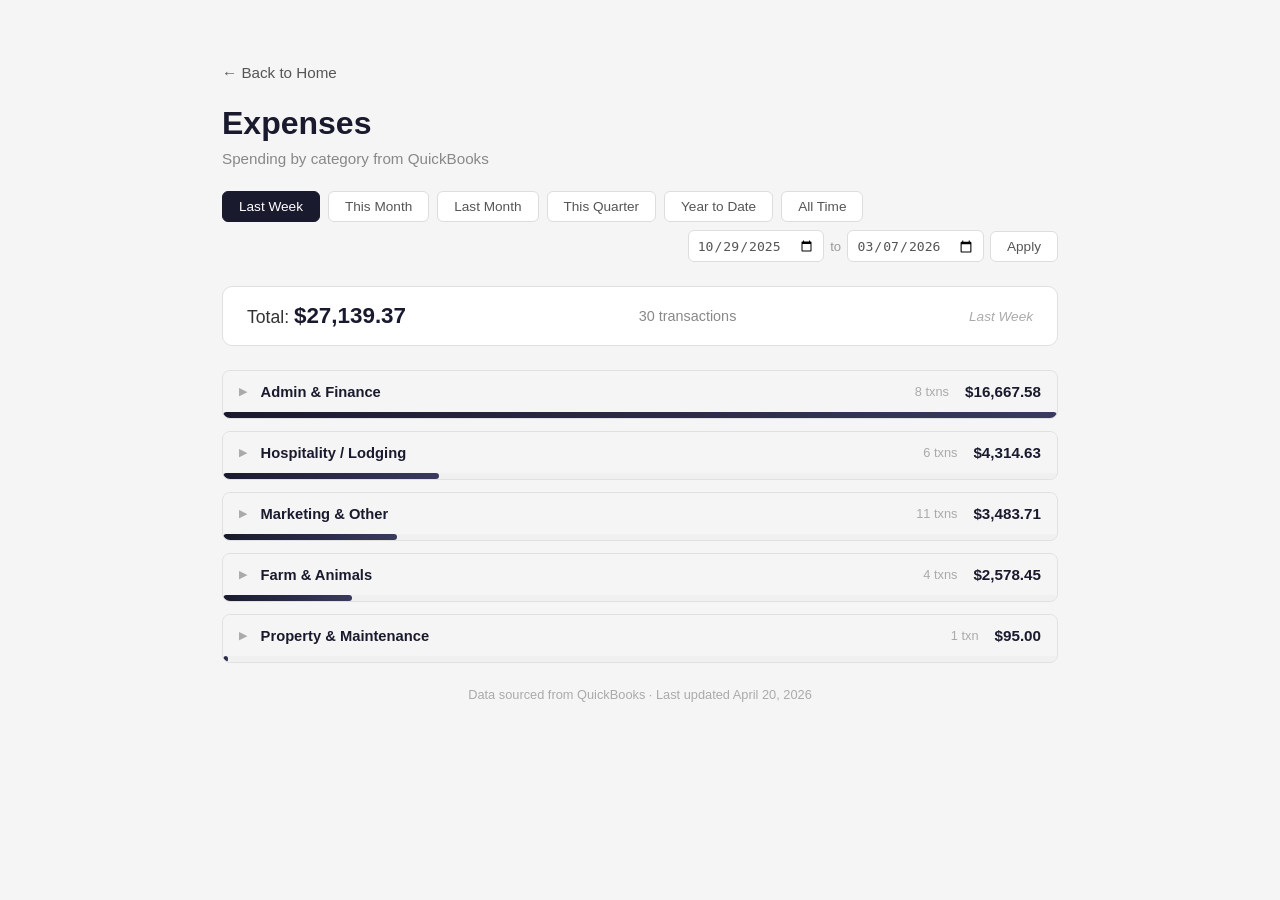
==== commit cae88c38: "Auto-sync QuickBooks expenses - April 20, 2026" ====
--- a/expenses.html
+++ b/expenses.html
@@ -41,7 +41,7 @@
     </div>
 
     <div id="categories"></div>
-    <p class="footer-note">Data sourced from QuickBooks &middot; Last updated April 19, 2026</p>
+    <p class="footer-note">Data sourced from QuickBooks &middot; Last updated April 20, 2026</p>
   </div>
 
   <script>
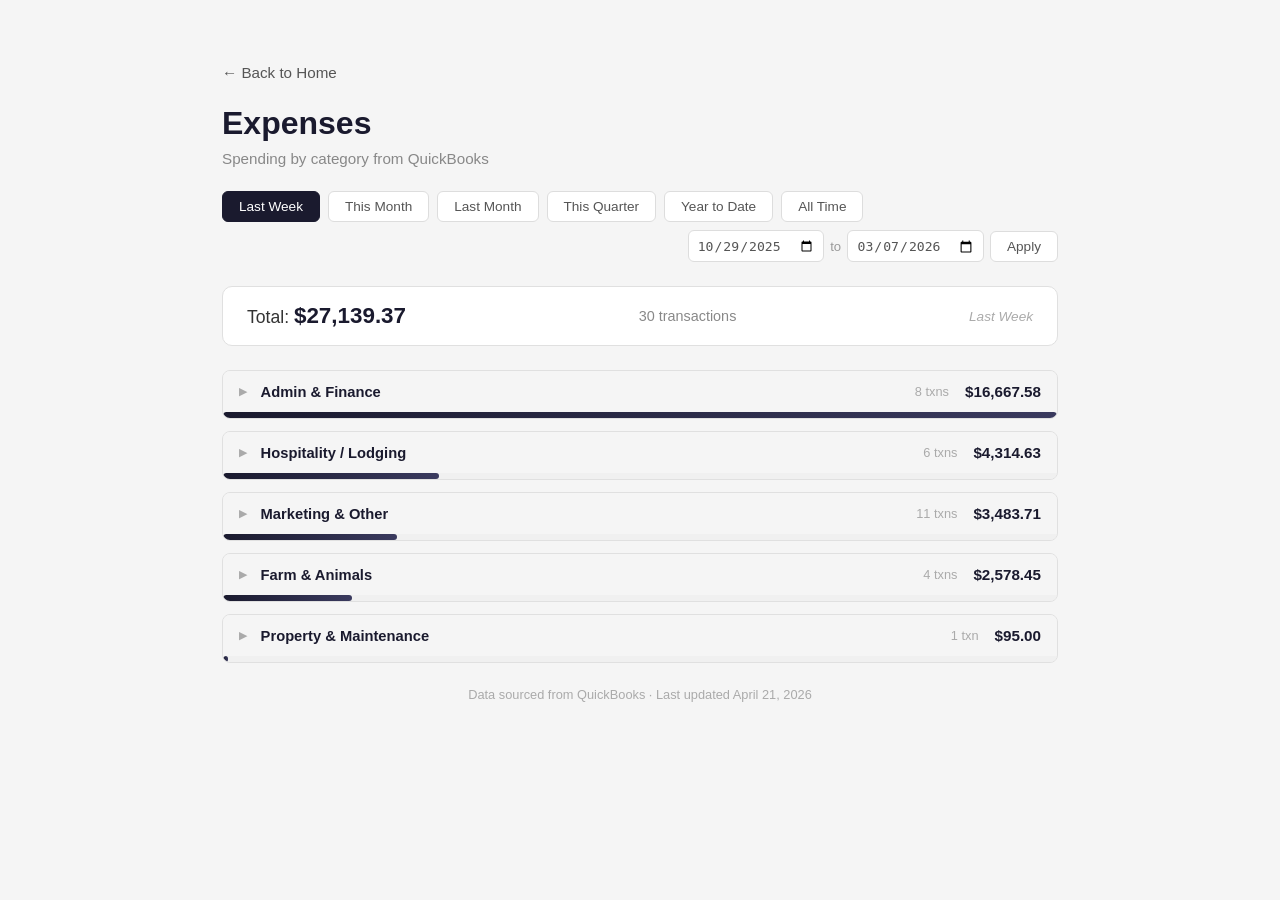
==== commit 1d151571: "Auto-sync QuickBooks expenses - April 21, 2026" ====
--- a/expenses.html
+++ b/expenses.html
@@ -41,7 +41,7 @@
     </div>
 
     <div id="categories"></div>
-    <p class="footer-note">Data sourced from QuickBooks &middot; Last updated April 20, 2026</p>
+    <p class="footer-note">Data sourced from QuickBooks &middot; Last updated April 21, 2026</p>
   </div>
 
   <script>
